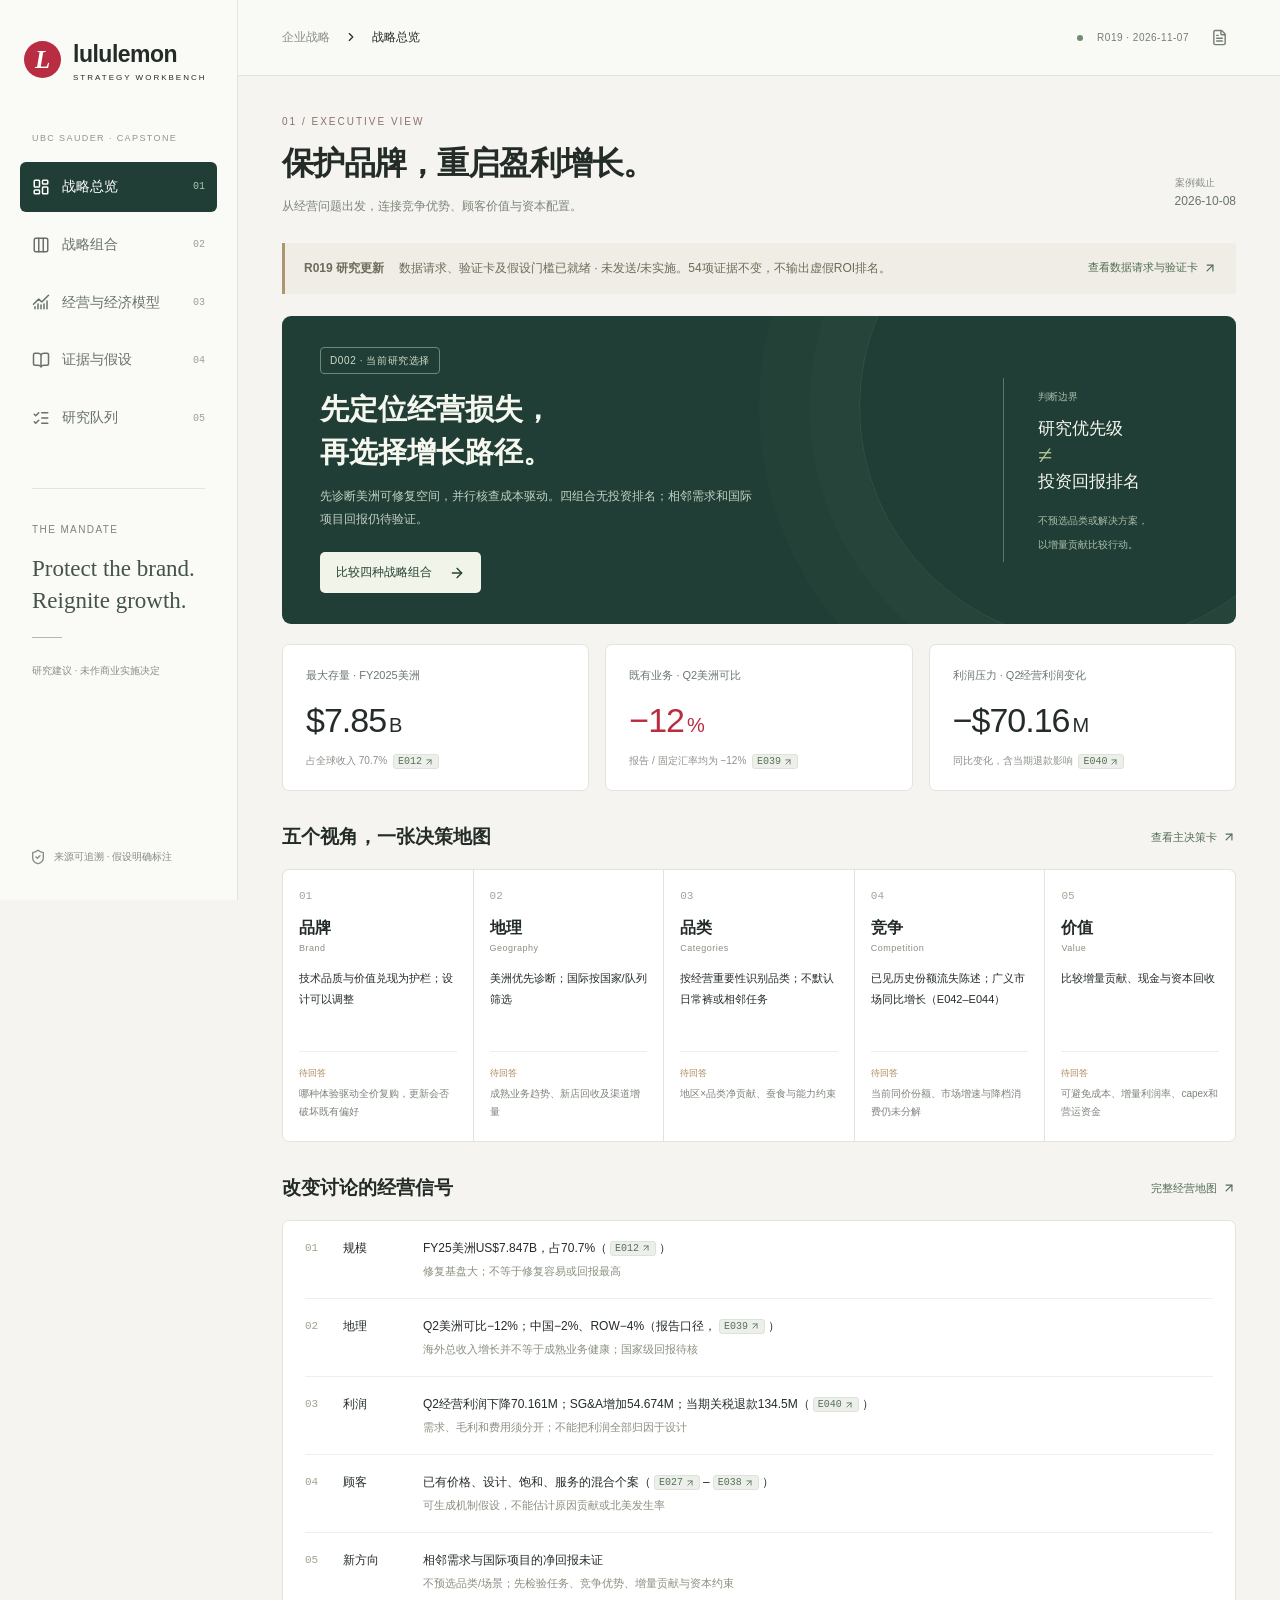
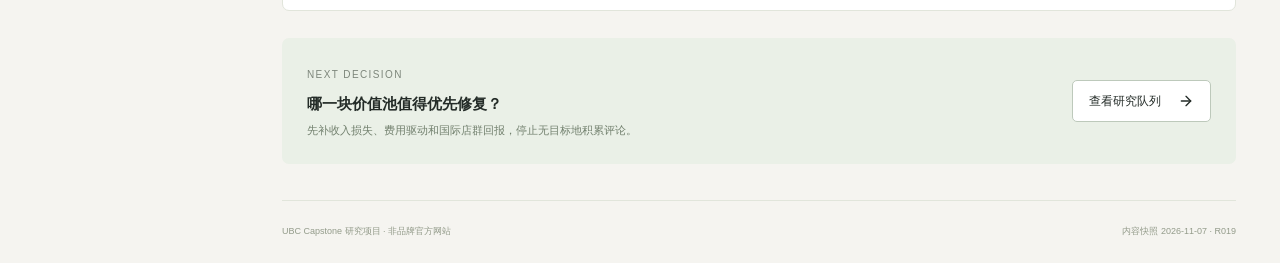
==== docs/index.html @ ca492231 "Prepare neutral data requests and illustrative decision gates" ====
<!doctype html><html lang="zh-CN"><head><meta charset="utf-8"><meta name="viewport" content="width=device-width,initial-scale=1"><title>Lululemon · 战略工作台</title><style>:root{--paper:#f5f4f0;--ink:#242c28;--muted:#7c8578;--line:#e1e5db;--green:#203e35;--red:#b82d41}*{box-sizing:border-box}body{margin:0;background:var(--paper);color:var(--ink);font-family:Inter,"Noto Sans SC","Microsoft YaHei",sans-serif;font-size:14px;line-height:1.7}button,input,select{font:inherit}button{cursor:pointer;border:0;background:none;color:inherit}a{color:inherit;text-decoration:none}button:focus-visible,a:focus-visible,input:focus-visible,select:focus-visible{outline:3px solid #ac8a4c;outline-offset:4px}svg{flex-shrink:0}h1,h2,h3,p{margin:0}h1{font-size:32px;letter-spacing:-1px;font-weight:600;line-height:1.5}h2{font-size:19px;font-weight:600}h3{font-size:15px;font-weight:600}.shell{display:flex;min-height:100vh}.sidebar{width:238px;position:fixed;inset:0 auto 0 0;background:#fafaf7;border-right:1px solid var(--line);padding:35px 20px;display:flex;flex-direction:column;z-index:15}.brand{display:flex;gap:12px;align-items:center;font-size:23px;font-weight:700;letter-spacing:-.5px;padding:0 4px}.mark{display:grid;place-items:center;background:var(--red);color:white;border-radius:50%;width:37px;height:37px;font:italic 700 25px Georgia}.brand-sub{font-size:8px;font-weight:500;letter-spacing:2px;display:block;margin-top:-3px}.workspace-label{color:#92978f;font-size:9px;letter-spacing:1.4px;margin:46px 12px 16px}nav{display:flex;flex-direction:column;gap:8px}nav button{display:flex;align-items:center;gap:12px;padding:13px 12px;border-radius:6px;color:#68716a;text-align:left}nav button span{flex:1}nav button small{font:10px monospace;color:#98a197}nav button.active{background:var(--green);color:white}nav button.active small{color:#adc4b3}nav button:not(.active):hover{background:#edf0e9}.sidebar-note{margin:45px 12px 20px;padding-top:28px;border-top:1px solid var(--line)}.mini-label{font-size:10px;letter-spacing:1.4px;color:#7d867b}.sidebar-note p{font:23px/1.4 Georgia,serif;margin:12px 0;color:#445348}.thin-line{height:1px;width:30px;background:#adbbac;margin:20px 0}.sidebar-note>span:last-child{font-size:10px;color:#899086}.sidebar-bottom{margin-top:auto;padding:25px 10px 0;display:flex;align-items:center;gap:8px;font-size:10px;color:#858c81}.workspace{margin-left:238px;flex:1;min-width:0}.topbar{height:76px;border-bottom:1px solid var(--line);padding:0 44px;display:flex;align-items:center;justify-content:space-between;background:#f9f9f6}.crumb,.top-meta{display:flex;align-items:center;gap:14px;font-size:12px}.crumb>span{color:#8a9188}.crumb strong{font-weight:500}.top-meta{color:#757f73;font-size:10px;letter-spacing:.5px}.dot{width:6px;height:6px;background:#708c73;border-radius:50%}.icon-button{display:inline-flex;align-items:center;justify-content:center;padding:8px;border-radius:5px}.icon-button:hover{background:#e7eae1}.mobile-menu{display:none}main{padding:37px 44px 0;max-width:1550px;margin:auto}.page-heading{display:flex;justify-content:space-between;align-items:flex-end;gap:20px;margin-bottom:27px}.eyebrow{font-size:10px;color:#8a7168;letter-spacing:2px;margin-bottom:9px}.subtitle{color:var(--muted);margin-top:9px;font-size:12px}.case-tag{font-size:10px;color:#8a9188;white-space:nowrap;padding-bottom:5px}.case-tag b{display:block;color:#697468;font-weight:500;text-align:right;font-size:12px}.hero{background:var(--green);border-radius:9px;color:#f6f8ef;padding:31px 38px;display:flex;justify-content:space-between;position:relative;overflow:hidden}.hero:after{content:"";position:absolute;right:-95px;top:-145px;width:470px;height:470px;border:1px solid #72907a33;border-radius:50%;pointer-events:none;box-shadow:0 0 0 50px #72907a0a,0 0 0 100px #72907a09}.pill{display:inline-block;border:1px solid #6b8878;color:#cfdbca;font-size:10px;padding:4px 9px;border-radius:4px;letter-spacing:.6px}.hero h2{font-size:29px;line-height:1.5;margin:14px 0 10px}.hero-copy{max-width:520px;position:relative;z-index:1}.hero-copy>p{font-size:12px;color:#c3d1c5;line-height:1.9;max-width:440px}.primary,.secondary{display:inline-flex;align-items:center;justify-content:center;gap:17px;border-radius:5px;padding:10px 16px;font-size:12px}.primary{background:#f1f4e9;color:#244334;margin-top:22px}.primary:hover{background:white}.secondary{border:1px solid #bdc9bb;background:white}.secondary:hover{background:#edf1e8}.hero-note{z-index:1;align-self:center;border-left:1px solid #5a7766;padding:6px 0 6px 34px;margin:0 20px 0 25px;min-width:175px}.hero-note>span{font-size:10px;color:#a9bdac}.hero-note p{font-size:17px;line-height:1.35;margin:11px 0 14px}.hero-note strong{font:26px Georgia;color:#b8c997}.hero-note small{font-size:10px;color:#a9bdac}.stat-grid{display:grid;grid-template-columns:repeat(3,1fr);gap:16px;margin:20px 0 30px}.stat-grid article{background:white;border:1px solid var(--line);border-radius:7px;padding:21px 23px}.stat-label{font-size:11px;color:#6b776d}.stat-grid strong{display:block;font-size:34px;font-weight:500;letter-spacing:-1px;margin:8px 0 2px;font-variant-numeric:tabular-nums}.stat-grid strong span{font-size:20px;letter-spacing:0;margin-left:3px}.stat-grid p{color:#8a9188;font-size:10px}.red{color:var(--red)!important}.ref{display:inline-flex;align-items:center;gap:2px;background:#edf0ea;color:#57715a;font:10px monospace;border:1px solid #dce3d8;border-radius:3px;padding:1px 4px;margin:0 3px;vertical-align:middle}.ref:hover{background:#dce8d9}.section-title{display:flex;align-items:center;justify-content:space-between;gap:15px;margin:30px 0 15px}.text-link{display:inline-flex;align-items:center;gap:5px;font-size:11px;color:#526c55;padding:0;text-align:left}.text-link:hover{text-decoration:underline}.lens-grid{display:grid;grid-template-columns:repeat(5,1fr);gap:1px;background:var(--line);border:1px solid var(--line);border-radius:7px;overflow:hidden}.lens-grid article{background:white;padding:20px 16px;min-width:0}.lens-number{font:11px monospace;color:#9caa93;display:block;margin-bottom:12px}.lens-grid h3{font-size:16px;margin-bottom:12px}.lens-grid h3 small{display:block;font-size:9px;color:#899080;font-weight:400;letter-spacing:.5px}.lens-grid p{font-size:11px;line-height:1.9;min-height:65px}.unknown{margin-top:18px;border-top:1px solid #edf0e9;padding-top:13px;font-size:10px;line-height:1.8;color:#7d857b}.unknown span{display:block;color:#ac8b5b;font-size:9px;margin-bottom:4px}.signal-list{background:white;border:1px solid var(--line);border-radius:7px;padding:0 22px}.signal-row{display:grid;grid-template-columns:28px 70px 1fr;gap:10px;padding:17px 0;border-bottom:1px solid #edf0e9;font-size:12px}.signal-row:last-child{border:0}.signal-index{font:11px monospace;color:#9aa68e;margin-top:4px}.signal-row>strong{font-weight:500}.signal-row p{font-size:11px;color:#88907f;margin-top:4px}.bottom-callout{display:flex;align-items:center;justify-content:space-between;gap:20px;padding:24px 25px;background:#eaf0e7;border-radius:7px;margin-top:27px}.bottom-callout h3{margin:5px 0;font-size:15px}.bottom-callout p{font-size:11px;color:#72806e}.notice{display:flex;gap:15px;align-items:flex-start;background:#efede5;border-left:3px solid #ad9670;padding:15px 19px;font-size:12px;color:#6e6b5a;border-radius:0 4px 4px 0}.notice b{white-space:nowrap}.notice>span{flex:1}.muted{color:var(--muted);font-size:11px}.option-picker{display:flex;flex-wrap:wrap;gap:10px;margin-bottom:20px}.option-picker label{background:white;border:1px solid var(--line);padding:9px 12px;border-radius:5px;font-size:11px;display:flex;align-items:center;gap:7px;cursor:pointer}.option-picker span{font:700 11px monospace}.option-picker input{accent-color:var(--green)}.comparison{display:grid;gap:15px;overflow-x:auto;padding-bottom:5px}.option-card{border:1px solid var(--line);background:white;border-radius:7px;overflow:hidden}.option-top{padding:20px;background:#eaeee7;min-height:130px}.lead-option .option-top{background:var(--green);color:white}.option-top>span{font:26px Georgia}.option-top small{float:right;font-size:10px;border:1px solid #a7b6a1;padding:2px 6px;border-radius:3px;margin-top:3px}.option-top h2{font-size:17px;margin-top:15px}.option-detail{padding:15px 19px;border-top:1px solid #edf0e9}.option-detail>span{font-size:10px;color:#8b947e}.option-detail p{font-size:12px;margin-top:7px;line-height:1.9}.small-badge{display:inline-block;font-size:10px;padding:2px 8px;border-radius:4px;background:#e6ede4;color:#63745a;vertical-align:middle;margin-left:5px;font-weight:400}.amber{background:#f0e8d8;color:#90733e}.profit-bridge{display:flex;gap:20px;align-items:flex-end;background:white;border:1px solid var(--line);padding:25px 30px;border-radius:7px;margin-bottom:18px}.profit-bridge>div{flex:1;display:flex;flex-direction:column}.profit-bridge span{font-size:11px;color:#7e8879}.profit-bridge b{font-size:23px;font-weight:500;margin:8px 0}.bridge-bar{border-radius:3px 3px 0 0;background:#b4c4a7;min-width:20px}.bridge-delta .bridge-bar{background:#c58b86}.bridge-delta b{color:#a05455}.bridge-end:last-child .bridge-bar{background:var(--green)}.model-grid{display:grid;grid-template-columns:1.3fr 1fr;border:1px solid var(--line);border-radius:7px;overflow:hidden;background:white}.model-controls{padding:28px 30px}.slider-label{display:block;margin-top:25px}.slider-label>span{display:flex;justify-content:space-between;font-size:12px}.slider-label b{font:16px monospace;color:#385b41}.slider-label input{width:100%;margin:14px 0 0;accent-color:var(--green);cursor:pointer}.fine{font-size:11px;line-height:1.9;color:#8b9186;margin-top:18px}.model-results{background:#eaf0e7;padding:28px 32px}.model-results>div{margin-bottom:15px}.model-results span{display:block;font-size:11px;color:#6c7b65}.model-results strong{font-size:35px;display:block;font-weight:500;letter-spacing:-1px;color:#254e36}.model-results small{font-size:16px;margin-left:4px}.model-results .breakeven{border-top:1px solid #ccd7c6;padding-top:15px;display:flex;justify-content:space-between}.breakeven b{font-size:13px;font-weight:500}.gate-grid{display:grid;grid-template-columns:repeat(4,1fr);gap:13px}.gate-grid>div{padding:22px 18px;background:white;border:1px solid var(--line);border-radius:5px}.gate-grid span{font:11px monospace;color:#8f9e84}.gate-grid h3{font-size:13px;margin:10px 0}.gate-grid p{font-size:10px;color:#87907e}.library-tabs{display:flex;gap:20px;border-bottom:1px solid var(--line);margin-bottom:20px}.library-tabs button{padding:10px 4px 13px;font-size:13px;color:#8a9184;border-bottom:2px solid transparent}.library-tabs button.selected{border-color:var(--green);color:var(--green);font-weight:600}.library-tabs span{font:10px monospace;border-radius:4px;background:#e5eae0;padding:2px 6px;margin-left:8px}.filterbar{display:flex;gap:12px}.search-box{display:flex;align-items:center;gap:10px;padding:9px 14px;background:white;border:1px solid #dbe0d5;border-radius:5px;flex:1;color:#8b9681}.search-box input{border:0;background:transparent;flex:1;width:0;padding:2px;font-size:12px}.filterbar select{padding:8px 15px;background:white;border:1px solid #dbe0d5;border-radius:5px;font-size:12px;color:#66775e}.result-count{font-size:10px;color:#8b9383;margin:20px 0 10px}.evidence-list{border:1px solid var(--line);border-radius:6px;overflow:hidden;background:white}.evidence-row{display:flex;align-items:center;gap:18px;text-align:left;width:100%;border-bottom:1px solid #e9ede4;padding:20px}.evidence-row:last-child{border:0}.evidence-row:hover{background:#f6f8f2}.e-id{font:11px monospace;letter-spacing:.5px;color:#738c64}.evidence-row>div{flex:1;min-width:0}.evidence-row h3{font-size:13px;line-height:1.7}.evidence-row p{font-size:10px;color:#89917f;overflow:hidden;white-space:nowrap;text-overflow:ellipsis;max-width:650px;margin-top:4px}.status{font-size:10px;white-space:nowrap;padding:2px 7px;border:1px solid #e0dfd2;border-radius:3px;color:#9b8455;background:#faf7ef}.status.verified{background:#edf2e8;color:#667b55;border-color:#dae3d1}.evidence-row>svg{color:#909d84}.empty{padding:50px;text-align:center;color:#78886c;background:white}.hyp-list{display:grid;grid-template-columns:1fr 1fr;gap:16px;margin-top:20px}.hyp-card{padding:22px;text-align:left;background:white;border:1px solid var(--line);border-radius:5px}.hyp-card h3{margin:10px 0;font-size:14px;line-height:1.8}.hyp-card p{color:#818e73;font-size:11px;margin:10px 0 18px}.hyp-card:hover{border-color:#a3b193}.research-list{margin-top:25px}.research-list article{display:flex;gap:25px;padding:25px 0;border-bottom:1px solid #dce2d3}.research-number{font:36px Georgia;color:#a2b393;min-width:50px}.research-body{flex:1}.research-body .small-badge{margin-left:0;font-size:9px}.research-body h2{font-size:17px;margin:10px 0 18px}.research-columns{display:grid;grid-template-columns:1fr 1fr;gap:30px}.research-columns p{font-size:12px;color:#6e7c63;margin-top:7px;line-height:1.9}footer{display:flex;justify-content:space-between;gap:20px;border-top:1px solid var(--line);padding:23px 0;margin-top:36px;color:#939b8a;font-size:9px}.drawer{padding:0;border:0;margin:0 0 0 auto;height:100dvh;max-height:100dvh;width:760px;max-width:95vw;background:#fafbf7;color:var(--ink);box-shadow:-12px 0 60px #14241b22}.drawer::backdrop{background:#1b302953;backdrop-filter:blur(2px)}.drawer-inner{height:100%;display:flex;flex-direction:column}.drawer header{padding:25px 28px;border-bottom:1px solid var(--line);display:flex;align-items:flex-start;justify-content:space-between;gap:20px;background:white}.drawer h2{font-size:18px;margin-top:8px}.drawer-content{padding:24px 28px;overflow-y:auto;flex:1;font-size:13px;line-height:1.9}.drawer-content h3{font-size:17px;margin:25px 0 12px}.drawer-content p{margin:10px 0;overflow-wrap:anywhere}.drawer-content a{color:#497b5b;text-decoration:underline}.local-source{color:#8d8c76}.drawer-footer{padding:16px 28px;border-top:1px solid var(--line);font-size:10px;color:#909782;display:flex;justify-content:space-between;background:white}.table-scroll{overflow-x:auto;margin:15px 0}table{border-collapse:collapse;width:100%;font-size:11px}th,td{text-align:left;padding:10px;border:1px solid #e0e5d9;min-width:100px}th{background:#eaf0e4}
@media(max-width:1150px){.sidebar{width:210px;padding:30px 14px}.workspace{margin-left:210px}main{padding:28px 26px 0}.topbar{padding:0 26px}.lens-grid{grid-template-columns:repeat(3,1fr)}.hero-note{min-width:150px;margin-right:0;padding-left:23px}.hero h2{font-size:26px}.stat-grid article{padding:17px}.stat-grid strong{font-size:28px}.gate-grid{grid-template-columns:1fr 1fr}.case-tag{display:none}.hero-copy>p{max-width:340px}}
@media(max-width:760px){.sidebar{display:none;width:238px;box-shadow:10px 0 50px #0002;top:64px}.sidebar.open{display:flex}.workspace{margin-left:0}.mobile-menu{display:inline-flex}.topbar{height:64px;padding:0 15px}.crumb{gap:7px}.top-meta{gap:7px;font-size:9px}main{padding:24px 18px 0}h1{font-size:25px;letter-spacing:-.5px}.subtitle{font-size:11px}.eyebrow{font-size:9px}.hero{padding:25px;display:block}.hero h2{font-size:28px}.hero-note{display:none}.stat-grid{gap:8px;grid-template-columns:1fr;margin-top:15px}.stat-grid article{padding:17px 20px;display:grid;grid-template-columns:1fr auto;align-items:center}.stat-grid strong{grid-column:2;grid-row:1/3;margin:0;font-size:28px}.stat-grid p{margin-top:4px}.lens-grid{grid-template-columns:1fr}.lens-grid article{padding:18px;display:grid;grid-template-columns:25px 85px 1fr;gap:12px}.lens-grid p{min-height:0}.lens-grid .unknown{grid-column:3;padding-top:8px;margin-top:0}.lens-grid h3{margin:0}.section-title h2{font-size:17px}.section-title{align-items:flex-start}.signal-list{padding:0 15px}.signal-row{grid-template-columns:20px 45px 1fr;font-size:11px;gap:7px}.bottom-callout{align-items:flex-start;flex-direction:column;padding:20px}.model-grid{grid-template-columns:1fr}.profit-bridge{gap:12px;padding:18px 15px}.profit-bridge b{font-size:16px}.profit-bridge span{font-size:9px}.small-badge{margin-top:5px}.notice{gap:8px;font-size:11px;flex-wrap:wrap}.notice>span{min-width:180px}.filterbar{flex-wrap:wrap}.filterbar select{width:100%}.evidence-row{gap:10px;padding:16px 12px}.evidence-row h3{font-size:12px}.evidence-row p{max-width:210px}.evidence-row>svg{display:none}.status{font-size:9px;padding:2px 4px}.hyp-list{grid-template-columns:1fr}.research-list article{gap:15px}.research-number{min-width:30px;font-size:28px}.research-columns{grid-template-columns:1fr;gap:18px}.research-body h2{font-size:15px}.drawer{max-width:100vw;width:100vw}.drawer header,.drawer-content{padding:20px}footer{flex-direction:column;gap:5px}}
@media print{.sidebar,.topbar,.drawer,.option-picker,.primary,footer{display:none}.workspace{margin:0}main{padding:0}.comparison{display:block}.option-card{break-inside:avoid;margin:15px 0}}


.audit-banner{margin-bottom:22px}.audit-disposition{background:#e9eee2;color:#4e633c}.hyp-card>.status{margin-left:9px}@media(max-width:760px){.evidence-row{flex-wrap:wrap}.evidence-row>div{min-width:180px}.evidence-row .status{margin-left:0}}
</style></head><body><div id="root"></div><script>(()=>{var Um=Object.create;var bs=Object.defineProperty;var Bm=Object.getOwnPropertyDescriptor;var Om=Object.getOwnPropertyNames;var km=Object.getPrototypeOf,Hm=Object.prototype.hasOwnProperty;var oa=(e,a)=>()=>(a||e((a={exports:{}}).exports,a),a.exports);var qm=(e,a,t,l)=>{if(a&&typeof a=="object"||typeof a=="function")for(let u of Om(a))!Hm.call(e,u)&&u!==t&&bs(e,u,{get:()=>a[u],enumerable:!(l=Bm(a,u))||l.enumerable});return e};var pa=(e,a,t)=>(t=e!=null?Um(km(e)):{},qm(a||!e||!e.__esModule?bs(t,"default",{value:e,enumerable:!0}):t,e));var Hs=oa(ee=>{"use strict";function Hn(e,a){var t=e.length;e.push(a);e:for(;0<t;){var l=t-1>>>1,u=e[l];if(0<Vu(u,a))e[l]=a,e[t]=u,t=l;else break e}}function na(e){return e.length===0?null:e[0]}function Ku(e){if(e.length===0)return null;var a=e[0],t=e.pop();if(t!==a){e[0]=t;e:for(var l=0,u=e.length,o=u>>>1;l<o;){var n=2*(l+1)-1,d=e[n],s=n+1,c=e[s];if(0>Vu(d,t))s<u&&0>Vu(c,d)?(e[l]=c,e[s]=t,l=s):(e[l]=d,e[n]=t,l=n);else if(s<u&&0>Vu(c,t))e[l]=c,e[s]=t,l=s;else break e}}return a}function Vu(e,a){var t=e.sortIndex-a.sortIndex;return t!==0?t:e.id-a.id}ee.unstable_now=void 0;typeof performance=="object"&&typeof performance.now=="function"?(Es=performance,ee.unstable_now=function(){return Es.now()}):(Bn=Date,Ms=Bn.now(),ee.unstable_now=function(){return Bn.now()-Ms});var Es,Bn,Ms,La=[],qa=[],zm=1,Qe=null,ve=3,qn=!1,Dl=!1,Ul=!1,zn=!1,Ds=typeof setTimeout=="function"?setTimeout:null,Us=typeof clearTimeout=="function"?clearTimeout:null,ws=typeof setImmediate<"u"?setImmediate:null;function Yu(e){for(var a=na(qa);a!==null;){if(a.callback===null)Ku(qa);else if(a.startTime<=e)Ku(qa),a.sortIndex=a.expirationTime,Hn(La,a);else break;a=na(qa)}}function Fn(e){if(Ul=!1,Yu(e),!Dl)if(na(La)!==null)Dl=!0,qt||(qt=!0,Ht());else{var a=na(qa);a!==null&&_n(Fn,a.startTime-e)}}var qt=!1,Bl=-1,Bs=5,Os=-1;function ks(){return zn?!0:!(ee.unstable_now()-Os<Bs)}function On(){if(zn=!1,qt){var e=ee.unstable_now();Os=e;var a=!0;try{e:{Dl=!1,Ul&&(Ul=!1,Us(Bl),Bl=-1),qn=!0;var t=ve;try{a:{for(Yu(e),Qe=na(La);Qe!==null&&!(Qe.expirationTime>e&&ks());){var l=Qe.callback;if(typeof l=="function"){Qe.callback=null,ve=Qe.priorityLevel;var u=l(Qe.expirationTime<=e);if(e=ee.unstable_now(),typeof u=="function"){Qe.callback=u,Yu(e),a=!0;break a}Qe===na(La)&&Ku(La),Yu(e)}else Ku(La);Qe=na(La)}if(Qe!==null)a=!0;else{var o=na(qa);o!==null&&_n(Fn,o.startTime-e),a=!1}}break e}finally{Qe=null,ve=t,qn=!1}a=void 0}}finally{a?Ht():qt=!1}}}var Ht;typeof ws=="function"?Ht=function(){ws(On)}:typeof MessageChannel<"u"?(kn=new MessageChannel,Ts=kn.port2,kn.port1.onmessage=On,Ht=function(){Ts.postMessage(null)}):Ht=function(){Ds(On,0)};var kn,Ts;function _n(e,a){Bl=Ds(function(){e(ee.unstable_now())},a)}ee.unstable_IdlePriority=5;ee.unstable_ImmediatePriority=1;ee.unstable_LowPriority=4;ee.unstable_NormalPriority=3;ee.unstable_Profiling=null;ee.unstable_UserBlockingPriority=2;ee.unstable_cancelCallback=function(e){e.callback=null};ee.unstable_forceFrameRate=function(e){0>e||125<e?console.error("forceFrameRate takes a positive int between 0 and 125, forcing frame rates higher than 125 fps is not supported"):Bs=0<e?Math.floor(1e3/e):5};ee.unstable_getCurrentPriorityLevel=function(){return ve};ee.unstable_next=function(e){switch(ve){case 1:case 2:case 3:var a=3;break;default:a=ve}var t=ve;ve=a;try{return e()}finally{ve=t}};ee.unstable_requestPaint=function(){zn=!0};ee.unstable_runWithPriority=function(e,a){switch(e){case 1:case 2:case 3:case 4:case 5:break;default:e=3}var t=ve;ve=e;try{return a()}finally{ve=t}};ee.unstable_scheduleCallback=function(e,a,t){var l=ee.unstable_now();switch(typeof t=="object"&&t!==null?(t=t.delay,t=typeof t=="number"&&0<t?l+t:l):t=l,e){case 1:var u=-1;break;case 2:u=250;break;case 5:u=1073741823;break;case 4:u=1e4;break;default:u=5e3}return u=t+u,e={id:zm++,callback:a,priorityLevel:e,startTime:t,expirationTime:u,sortIndex:-1},t>l?(e.sortIndex=t,Hn(qa,e),na(La)===null&&e===na(qa)&&(Ul?(Us(Bl),Bl=-1):Ul=!0,_n(Fn,t-l))):(e.sortIndex=u,Hn(La,e),Dl||qn||(Dl=!0,qt||(qt=!0,Ht()))),e};ee.unstable_shouldYield=ks;ee.unstable_wrapCallback=function(e){var a=ve;return function(){var t=ve;ve=a;try{return e.apply(this,arguments)}finally{ve=t}}}});var zs=oa((W1,qs)=>{"use strict";qs.exports=Hs()});var Zs=oa(M=>{"use strict";var Gn=Symbol.for("react.transitional.element"),Fm=Symbol.for("react.portal"),_m=Symbol.for("react.fragment"),Pm=Symbol.for("react.strict_mode"),Nm=Symbol.for("react.profiler"),Gm=Symbol.for("react.consumer"),Qm=Symbol.for("react.context"),Xm=Symbol.for("react.forward_ref"),Vm=Symbol.for("react.suspense"),Ym=Symbol.for("react.memo"),Gs=Symbol.for("react.lazy"),Km=Symbol.for("react.activity"),Fs=Symbol.iterator;function Zm(e){return e===null||typeof e!="object"?null:(e=Fs&&e[Fs]||e["@@iterator"],typeof e=="function"?e:null)}var Qs={isMounted:function(){return!1},enqueueForceUpdate:function(){},enqueueReplaceState:function(){},enqueueSetState:function(){}},Xs=Object.assign,Vs={};function Ft(e,a,t){this.props=e,this.context=a,this.refs=Vs,this.updater=t||Qs}Ft.prototype.isReactComponent={};Ft.prototype.setState=function(e,a){if(typeof e!="object"&&typeof e!="function"&&e!=null)throw Error("takes an object of state variables to update or a function which returns an object of state variables.");this.updater.enqueueSetState(this,e,a,"setState")};Ft.prototype.forceUpdate=function(e){this.updater.enqueueForceUpdate(this,e,"forceUpdate")};function Ys(){}Ys.prototype=Ft.prototype;function Qn(e,a,t){this.props=e,this.context=a,this.refs=Vs,this.updater=t||Qs}var Xn=Qn.prototype=new Ys;Xn.constructor=Qn;Xs(Xn,Ft.prototype);Xn.isPureReactComponent=!0;var _s=Array.isArray;function Nn(){}var Z={H:null,A:null,T:null,S:null},Ks=Object.prototype.hasOwnProperty;function Vn(e,a,t){var l=t.ref;return{$$typeof:Gn,type:e,key:a,ref:l!==void 0?l:null,props:t}}function jm(e,a){return Vn(e.type,a,e.props)}function Yn(e){return typeof e=="object"&&e!==null&&e.$$typeof===Gn}function Wm(e){var a={"=":"=0",":":"=2"};return"$"+e.replace(/[=:]/g,function(t){return a[t]})}var Ps=/\/+/g;function Pn(e,a){return typeof e=="object"&&e!==null&&e.key!=null?Wm(""+e.key):a.toString(36)}function Jm(e){switch(e.status){case"fulfilled":return e.value;case"rejected":throw e.reason;default:switch(typeof e.status=="string"?e.then(Nn,Nn):(e.status="pending",e.then(function(a){e.status==="pending"&&(e.status="fulfilled",e.value=a)},function(a){e.status==="pending"&&(e.status="rejected",e.reason=a)})),e.status){case"fulfilled":return e.value;case"rejected":throw e.reason}}throw e}function zt(e,a,t,l,u){var o=typeof e;(o==="undefined"||o==="boolean")&&(e=null);var n=!1;if(e===null)n=!0;else switch(o){case"bigint":case"string":case"number":n=!0;break;case"object":switch(e.$$typeof){case Gn:case Fm:n=!0;break;case Gs:return n=e._init,zt(n(e._payload),a,t,l,u)}}if(n)return u=u(e),n=l===""?"."+Pn(e,0):l,_s(u)?(t="",n!=null&&(t=n.replace(Ps,"$&/")+"/"),zt(u,a,t,"",function(c){return c})):u!=null&&(Yn(u)&&(u=jm(u,t+(u.key==null||e&&e.key===u.key?"":(""+u.key).replace(Ps,"$&/")+"/")+n)),a.push(u)),1;n=0;var d=l===""?".":l+":";if(_s(e))for(var s=0;s<e.length;s++)l=e[s],o=d+Pn(l,s),n+=zt(l,a,t,o,u);else if(s=Zm(e),typeof s=="function")for(e=s.call(e),s=0;!(l=e.next()).done;)l=l.value,o=d+Pn(l,s++),n+=zt(l,a,t,o,u);else if(o==="object"){if(typeof e.then=="function")return zt(Jm(e),a,t,l,u);throw a=String(e),Error("Objects are not valid as a React child (found: "+(a==="[object Object]"?"object with keys {"+Object.keys(e).join(", ")+"}":a)+"). If you meant to render a collection of children, use an array instead.")}return n}function Zu(e,a,t){if(e==null)return e;var l=[],u=0;return zt(e,l,"","",function(o){return a.call(t,o,u++)}),l}function $m(e){if(e._status===-1){var a=e._result;a=a(),a.then(function(t){(e._status===0||e._status===-1)&&(e._status=1,e._result=t)},function(t){(e._status===0||e._status===-1)&&(e._status=2,e._result=t)}),e._status===-1&&(e._status=0,e._result=a)}if(e._status===1)return e._result.default;throw e._result}var Ns=typeof reportError=="function"?reportError:function(e){if(typeof window=="object"&&typeof window.ErrorEvent=="function"){var a=new window.ErrorEvent("error",{bubbles:!0,cancelable:!0,message:typeof e=="object"&&e!==null&&typeof e.message=="string"?String(e.message):String(e),error:e});if(!window.dispatchEvent(a))return}else if(typeof process=="object"&&typeof process.emit=="function"){process.emit("uncaughtException",e);return}console.error(e)},ep={map:Zu,forEach:function(e,a,t){Zu(e,function(){a.apply(this,arguments)},t)},count:function(e){var a=0;return Zu(e,function(){a++}),a},toArray:function(e){return Zu(e,function(a){return a})||[]},only:function(e){if(!Yn(e))throw Error("React.Children.only expected to receive a single React element child.");return e}};M.Activity=Km;M.Children=ep;M.Component=Ft;M.Fragment=_m;M.Profiler=Nm;M.PureComponent=Qn;M.StrictMode=Pm;M.Suspense=Vm;M.__CLIENT_INTERNALS_DO_NOT_USE_OR_WARN_USERS_THEY_CANNOT_UPGRADE=Z;M.__COMPILER_RUNTIME={__proto__:null,c:function(e){return Z.H.useMemoCache(e)}};M.cache=function(e){return function(){return e.apply(null,arguments)}};M.cacheSignal=function(){return null};M.cloneElement=function(e,a,t){if(e==null)throw Error("The argument must be a React element, but you passed "+e+".");var l=Xs({},e.props),u=e.key;if(a!=null)for(o in a.key!==void 0&&(u=""+a.key),a)!Ks.call(a,o)||o==="key"||o==="__self"||o==="__source"||o==="ref"&&a.ref===void 0||(l[o]=a[o]);var o=arguments.length-2;if(o===1)l.children=t;else if(1<o){for(var n=Array(o),d=0;d<o;d++)n[d]=arguments[d+2];l.children=n}return Vn(e.type,u,l)};M.createContext=function(e){return e={$$typeof:Qm,_currentValue:e,_currentValue2:e,_threadCount:0,Provider:null,Consumer:null},e.Provider=e,e.Consumer={$$typeof:Gm,_context:e},e};M.createElement=function(e,a,t){var l,u={},o=null;if(a!=null)for(l in a.key!==void 0&&(o=""+a.key),a)Ks.call(a,l)&&l!=="key"&&l!=="__self"&&l!=="__source"&&(u[l]=a[l]);var n=arguments.length-2;if(n===1)u.children=t;else if(1<n){for(var d=Array(n),s=0;s<n;s++)d[s]=arguments[s+2];u.children=d}if(e&&e.defaultProps)for(l in n=e.defaultProps,n)u[l]===void 0&&(u[l]=n[l]);return Vn(e,o,u)};M.createRef=function(){return{current:null}};M.forwardRef=function(e){return{$$typeof:Xm,render:e}};M.isValidElement=Yn;M.lazy=function(e){return{$$typeof:Gs,_payload:{_status:-1,_result:e},_init:$m}};M.memo=function(e,a){return{$$typeof:Ym,type:e,compare:a===void 0?null:a}};M.startTransition=function(e){var a=Z.T,t={};Z.T=t;try{var l=e(),u=Z.S;u!==null&&u(t,l),typeof l=="object"&&l!==null&&typeof l.then=="function"&&l.then(Nn,Ns)}catch(o){Ns(o)}finally{a!==null&&t.types!==null&&(a.types=t.types),Z.T=a}};M.unstable_useCacheRefresh=function(){return Z.H.useCacheRefresh()};M.use=function(e){return Z.H.use(e)};M.useActionState=function(e,a,t){return Z.H.useActionState(e,a,t)};M.useCallback=function(e,a){return Z.H.useCallback(e,a)};M.useContext=function(e){return Z.H.useContext(e)};M.useDebugValue=function(){};M.useDeferredValue=function(e,a){return Z.H.useDeferredValue(e,a)};M.useEffect=function(e,a){return Z.H.useEffect(e,a)};M.useEffectEvent=function(e){return Z.H.useEffectEvent(e)};M.useId=function(){return Z.H.useId()};M.useImperativeHandle=function(e,a,t){return Z.H.useImperativeHandle(e,a,t)};M.useInsertionEffect=function(e,a){return Z.H.useInsertionEffect(e,a)};M.useLayoutEffect=function(e,a){return Z.H.useLayoutEffect(e,a)};M.useMemo=function(e,a){return Z.H.useMemo(e,a)};M.useOptimistic=function(e,a){return Z.H.useOptimistic(e,a)};M.useReducer=function(e,a,t){return Z.H.useReducer(e,a,t)};M.useRef=function(e){return Z.H.useRef(e)};M.useState=function(e){return Z.H.useState(e)};M.useSyncExternalStore=function(e,a,t){return Z.H.useSyncExternalStore(e,a,t)};M.useTransition=function(){return Z.H.useTransition()};M.version="19.2.6"});var pt=oa(($1,js)=>{"use strict";js.exports=Zs()});var Js=oa(Ae=>{"use strict";var ap=pt();function Ws(e){var a="https://react.dev/errors/"+e;if(1<arguments.length){a+="?args[]="+encodeURIComponent(arguments[1]);for(var t=2;t<arguments.length;t++)a+="&args[]="+encodeURIComponent(arguments[t])}return"Minified React error #"+e+"; visit "+a+" for the full message or use the non-minified dev environment for full errors and additional helpful warnings."}function za(){}var Re={d:{f:za,r:function(){throw Error(Ws(522))},D:za,C:za,L:za,m:za,X:za,S:za,M:za},p:0,findDOMNode:null},tp=Symbol.for("react.portal");function lp(e,a,t){var l=3<arguments.length&&arguments[3]!==void 0?arguments[3]:null;return{$$typeof:tp,key:l==null?null:""+l,children:e,containerInfo:a,implementation:t}}var Ol=ap.__CLIENT_INTERNALS_DO_NOT_USE_OR_WARN_USERS_THEY_CANNOT_UPGRADE;function ju(e,a){if(e==="font")return"";if(typeof a=="string")return a==="use-credentials"?a:""}Ae.__DOM_INTERNALS_DO_NOT_USE_OR_WARN_USERS_THEY_CANNOT_UPGRADE=Re;Ae.createPortal=function(e,a){var t=2<arguments.length&&arguments[2]!==void 0?arguments[2]:null;if(!a||a.nodeType!==1&&a.nodeType!==9&&a.nodeType!==11)throw Error(Ws(299));return lp(e,a,null,t)};Ae.flushSync=function(e){var a=Ol.T,t=Re.p;try{if(Ol.T=null,Re.p=2,e)return e()}finally{Ol.T=a,Re.p=t,Re.d.f()}};Ae.preconnect=function(e,a){typeof e=="string"&&(a?(a=a.crossOrigin,a=typeof a=="string"?a==="use-credentials"?a:"":void 0):a=null,Re.d.C(e,a))};Ae.prefetchDNS=function(e){typeof e=="string"&&Re.d.D(e)};Ae.preinit=function(e,a){if(typeof e=="string"&&a&&typeof a.as=="string"){var t=a.as,l=ju(t,a.crossOrigin),u=typeof a.integrity=="string"?a.integrity:void 0,o=typeof a.fetchPriority=="string"?a.fetchPriority:void 0;t==="style"?Re.d.S(e,typeof a.precedence=="string"?a.precedence:void 0,{crossOrigin:l,integrity:u,fetchPriority:o}):t==="script"&&Re.d.X(e,{crossOrigin:l,integrity:u,fetchPriority:o,nonce:typeof a.nonce=="string"?a.nonce:void 0})}};Ae.preinitModule=function(e,a){if(typeof e=="string")if(typeof a=="object"&&a!==null){if(a.as==null||a.as==="script"){var t=ju(a.as,a.crossOrigin);Re.d.M(e,{crossOrigin:t,integrity:typeof a.integrity=="string"?a.integrity:void 0,nonce:typeof a.nonce=="string"?a.nonce:void 0})}}else a==null&&Re.d.M(e)};Ae.preload=function(e,a){if(typeof e=="string"&&typeof a=="object"&&a!==null&&typeof a.as=="string"){var t=a.as,l=ju(t,a.crossOrigin);Re.d.L(e,t,{crossOrigin:l,integrity:typeof a.integrity=="string"?a.integrity:void 0,nonce:typeof a.nonce=="string"?a.nonce:void 0,type:typeof a.type=="string"?a.type:void 0,fetchPriority:typeof a.fetchPriority=="string"?a.fetchPriority:void 0,referrerPolicy:typeof a.referrerPolicy=="string"?a.referrerPolicy:void 0,imageSrcSet:typeof a.imageSrcSet=="string"?a.imageSrcSet:void 0,imageSizes:typeof a.imageSizes=="string"?a.imageSizes:void 0,media:typeof a.media=="string"?a.media:void 0})}};Ae.preloadModule=function(e,a){if(typeof e=="string")if(a){var t=ju(a.as,a.crossOrigin);Re.d.m(e,{as:typeof a.as=="string"&&a.as!=="script"?a.as:void 0,crossOrigin:t,integrity:typeof a.integrity=="string"?a.integrity:void 0})}else Re.d.m(e)};Ae.requestFormReset=function(e){Re.d.r(e)};Ae.unstable_batchedUpdates=function(e,a){return e(a)};Ae.useFormState=function(e,a,t){return Ol.H.useFormState(e,a,t)};Ae.useFormStatus=function(){return Ol.H.useHostTransitionStatus()};Ae.version="19.2.6"});var ai=oa((aL,ei)=>{"use strict";function $s(){if(!(typeof __REACT_DEVTOOLS_GLOBAL_HOOK__>"u"||typeof __REACT_DEVTOOLS_GLOBAL_HOOK__.checkDCE!="function"))try{__REACT_DEVTOOLS_GLOBAL_HOOK__.checkDCE($s)}catch(e){console.error(e)}}$s(),ei.exports=Js()});var mm=oa(vn=>{"use strict";var ce=zs(),Er=pt(),up=ai();function S(e){var a="https://react.dev/errors/"+e;if(1<arguments.length){a+="?args[]="+encodeURIComponent(arguments[1]);for(var t=2;t<arguments.length;t++)a+="&args[]="+encodeURIComponent(arguments[t])}return"Minified React error #"+e+"; visit "+a+" for the full message or use the non-minified dev environment for full errors and additional helpful warnings."}function Mr(e){return!(!e||e.nodeType!==1&&e.nodeType!==9&&e.nodeType!==11)}function xu(e){var a=e,t=e;if(e.alternate)for(;a.return;)a=a.return;else{e=a;do a=e,(a.flags&4098)!==0&&(t=a.return),e=a.return;while(e)}return a.tag===3?t:null}function wr(e){if(e.tag===13){var a=e.memoizedState;if(a===null&&(e=e.alternate,e!==null&&(a=e.memoizedState)),a!==null)return a.dehydrated}return null}function Tr(e){if(e.tag===31){var a=e.memoizedState;if(a===null&&(e=e.alternate,e!==null&&(a=e.memoizedState)),a!==null)return a.dehydrated}return null}function ti(e){if(xu(e)!==e)throw Error(S(188))}function op(e){var a=e.alternate;if(!a){if(a=xu(e),a===null)throw Error(S(188));return a!==e?null:e}for(var t=e,l=a;;){var u=t.return;if(u===null)break;var o=u.alternate;if(o===null){if(l=u.return,l!==null){t=l;continue}break}if(u.child===o.child){for(o=u.child;o;){if(o===t)return ti(u),e;if(o===l)return ti(u),a;o=o.sibling}throw Error(S(188))}if(t.return!==l.return)t=u,l=o;else{for(var n=!1,d=u.child;d;){if(d===t){n=!0,t=u,l=o;break}if(d===l){n=!0,l=u,t=o;break}d=d.sibling}if(!n){for(d=o.child;d;){if(d===t){n=!0,t=o,l=u;break}if(d===l){n=!0,l=o,t=u;break}d=d.sibling}if(!n)throw Error(S(189))}}if(t.alternate!==l)throw Error(S(190))}if(t.tag!==3)throw Error(S(188));return t.stateNode.current===t?e:a}function Dr(e){var a=e.tag;if(a===5||a===26||a===27||a===6)return e;for(e=e.child;e!==null;){if(a=Dr(e),a!==null)return a;e=e.sibling}return null}var J=Object.assign,np=Symbol.for("react.element"),Wu=Symbol.for("react.transitional.element"),Nl=Symbol.for("react.portal"),Xt=Symbol.for("react.fragment"),Ur=Symbol.for("react.strict_mode"),Ed=Symbol.for("react.profiler"),Br=Symbol.for("react.consumer"),va=Symbol.for("react.context"),vf=Symbol.for("react.forward_ref"),Md=Symbol.for("react.suspense"),wd=Symbol.for("react.suspense_list"),Rf=Symbol.for("react.memo"),Fa=Symbol.for("react.lazy"),Td=Symbol.for("react.activity"),dp=Symbol.for("react.memo_cache_sentinel"),li=Symbol.iterator;function kl(e){return e===null||typeof e!="object"?null:(e=li&&e[li]||e["@@iterator"],typeof e=="function"?e:null)}var fp=Symbol.for("react.client.reference");function Dd(e){if(e==null)return null;if(typeof e=="function")return e.$$typeof===fp?null:e.displayName||e.name||null;if(typeof e=="string")return e;switch(e){case Xt:return"Fragment";case Ed:return"Profiler";case Ur:return"StrictMode";case Md:return"Suspense";case wd:return"SuspenseList";case Td:return"Activity"}if(typeof e=="object")switch(e.$$typeof){case Nl:return"Portal";case va:return e.displayName||"Context";case Br:return(e._context.displayName||"Context")+".Consumer";case vf:var a=e.render;return e=e.displayName,e||(e=a.displayName||a.name||"",e=e!==""?"ForwardRef("+e+")":"ForwardRef"),e;case Rf:return a=e.displayName||null,a!==null?a:Dd(e.type)||"Memo";case Fa:a=e._payload,e=e._init;try{return Dd(e(a))}catch{}}return null}var Gl=Array.isArray,b=Er.__CLIENT_INTERNALS_DO_NOT_USE_OR_WARN_USERS_THEY_CANNOT_UPGRADE,_=up.__DOM_INTERNALS_DO_NOT_USE_OR_WARN_USERS_THEY_CANNOT_UPGRADE,xt={pending:!1,data:null,method:null,action:null},Ud=[],Vt=-1;function ra(e){return{current:e}}function he(e){0>Vt||(e.current=Ud[Vt],Ud[Vt]=null,Vt--)}function K(e,a){Vt++,Ud[Vt]=e.current,e.current=a}var ia=ra(null),nu=ra(null),ja=ra(null),Do=ra(null);function Uo(e,a){switch(K(ja,a),K(nu,e),K(ia,null),a.nodeType){case 9:case 11:e=(e=a.documentElement)&&(e=e.namespaceURI)?ir(e):0;break;default:if(e=a.tagName,a=a.namespaceURI)a=ir(a),e=$0(a,e);else switch(e){case"svg":e=1;break;case"math":e=2;break;default:e=0}}he(ia),K(ia,e)}function il(){he(ia),he(nu),he(ja)}function Bd(e){e.memoizedState!==null&&K(Do,e);var a=ia.current,t=$0(a,e.type);a!==t&&(K(nu,e),K(ia,t))}function Bo(e){nu.current===e&&(he(ia),he(nu)),Do.current===e&&(he(Do),Cu._currentValue=xt)}var Kn,ui;function ht(e){if(Kn===void 0)try{throw Error()}catch(t){var a=t.stack.trim().match(/\n( *(at )?)/);Kn=a&&a[1]||"",ui=-1<t.stack.indexOf(`
    at`)?" (<anonymous>)":-1<t.stack.indexOf("@")?"@unknown:0:0":""}return`
`+Kn+e+ui}var Zn=!1;function jn(e,a){if(!e||Zn)return"";Zn=!0;var t=Error.prepareStackTrace;Error.prepareStackTrace=void 0;try{var l={DetermineComponentFrameRoot:function(){try{if(a){var g=function(){throw Error()};if(Object.defineProperty(g.prototype,"props",{set:function(){throw Error()}}),typeof Reflect=="object"&&Reflect.construct){try{Reflect.construct(g,[])}catch(L){var m=L}Reflect.construct(e,[],g)}else{try{g.call()}catch(L){m=L}e.call(g.prototype)}}else{try{throw Error()}catch(L){m=L}(g=e())&&typeof g.catch=="function"&&g.catch(function(){})}}catch(L){if(L&&m&&typeof L.stack=="string")return[L.stack,m.stack]}return[null,null]}};l.DetermineComponentFrameRoot.displayName="DetermineComponentFrameRoot";var u=Object.getOwnPropertyDescriptor(l.DetermineComponentFrameRoot,"name");u&&u.configurable&&Object.defineProperty(l.DetermineComponentFrameRoot,"name",{value:"DetermineComponentFrameRoot"});var o=l.DetermineComponentFrameRoot(),n=o[0],d=o[1];if(n&&d){var s=n.split(`
`),c=d.split(`
`);for(u=l=0;l<s.length&&!s[l].includes("DetermineComponentFrameRoot");)l++;for(;u<c.length&&!c[u].includes("DetermineComponentFrameRoot");)u++;if(l===s.length||u===c.length)for(l=s.length-1,u=c.length-1;1<=l&&0<=u&&s[l]!==c[u];)u--;for(;1<=l&&0<=u;l--,u--)if(s[l]!==c[u]){if(l!==1||u!==1)do if(l--,u--,0>u||s[l]!==c[u]){var h=`
`+s[l].replace(" at new "," at ");return e.displayName&&h.includes("<anonymous>")&&(h=h.replace("<anonymous>",e.displayName)),h}while(1<=l&&0<=u);break}}}finally{Zn=!1,Error.prepareStackTrace=t}return(t=e?e.displayName||e.name:"")?ht(t):""}function sp(e,a){switch(e.tag){case 26:case 27:case 5:return ht(e.type);case 16:return ht("Lazy");case 13:return e.child!==a&&a!==null?ht("Suspense Fallback"):ht("Suspense");case 19:return ht("SuspenseList");case 0:case 15:return jn(e.type,!1);case 11:return jn(e.type.render,!1);case 1:return jn(e.type,!0);case 31:return ht("Activity");default:return""}}function oi(e){try{var a="",t=null;do a+=sp(e,t),t=e,e=e.return;while(e);return a}catch(l){return`
Error generating stack: `+l.message+`
`+l.stack}}var Od=Object.prototype.hasOwnProperty,Af=ce.unstable_scheduleCallback,Wn=ce.unstable_cancelCallback,ip=ce.unstable_shouldYield,rp=ce.unstable_requestPaint,ze=ce.unstable_now,cp=ce.unstable_getCurrentPriorityLevel,Or=ce.unstable_ImmediatePriority,kr=ce.unstable_UserBlockingPriority,Oo=ce.unstable_NormalPriority,mp=ce.unstable_LowPriority,Hr=ce.unstable_IdlePriority,pp=ce.log,Lp=ce.unstable_setDisableYieldValue,Iu=null,Fe=null;function Xa(e){if(typeof pp=="function"&&Lp(e),Fe&&typeof Fe.setStrictMode=="function")try{Fe.setStrictMode(Iu,e)}catch{}}var _e=Math.clz32?Math.clz32:gp,hp=Math.log,Cp=Math.LN2;function gp(e){return e>>>=0,e===0?32:31-(hp(e)/Cp|0)|0}var Ju=256,$u=262144,eo=4194304;function Ct(e){var a=e&42;if(a!==0)return a;switch(e&-e){case 1:return 1;case 2:return 2;case 4:return 4;case 8:return 8;case 16:return 16;case 32:return 32;case 64:return 64;case 128:return 128;case 256:case 512:case 1024:case 2048:case 4096:case 8192:case 16384:case 32768:case 65536:case 131072:return e&261888;case 262144:case 524288:case 1048576:case 2097152:return e&3932160;case 4194304:case 8388608:case 16777216:case 33554432:return e&62914560;case 67108864:return 67108864;case 134217728:return 134217728;case 268435456:return 268435456;case 536870912:return 536870912;case 1073741824:return 0;default:return e}}function nn(e,a,t){var l=e.pendingLanes;if(l===0)return 0;var u=0,o=e.suspendedLanes,n=e.pingedLanes;e=e.warmLanes;var d=l&134217727;return d!==0?(l=d&~o,l!==0?u=Ct(l):(n&=d,n!==0?u=Ct(n):t||(t=d&~e,t!==0&&(u=Ct(t))))):(d=l&~o,d!==0?u=Ct(d):n!==0?u=Ct(n):t||(t=l&~e,t!==0&&(u=Ct(t)))),u===0?0:a!==0&&a!==u&&(a&o)===0&&(o=u&-u,t=a&-a,o>=t||o===32&&(t&4194048)!==0)?a:u}function yu(e,a){return(e.pendingLanes&~(e.suspendedLanes&~e.pingedLanes)&a)===0}function Sp(e,a){switch(e){case 1:case 2:case 4:case 8:case 64:return a+250;case 16:case 32:case 128:case 256:case 512:case 1024:case 2048:case 4096:case 8192:case 16384:case 32768:case 65536:case 131072:case 262144:case 524288:case 1048576:case 2097152:return a+5e3;case 4194304:case 8388608:case 16777216:case 33554432:return-1;case 67108864:case 134217728:case 268435456:case 536870912:case 1073741824:return-1;default:return-1}}function qr(){var e=eo;return eo<<=1,(eo&62914560)===0&&(eo=4194304),e}function Jn(e){for(var a=[],t=0;31>t;t++)a.push(e);return a}function vu(e,a){e.pendingLanes|=a,a!==268435456&&(e.suspendedLanes=0,e.pingedLanes=0,e.warmLanes=0)}function xp(e,a,t,l,u,o){var n=e.pendingLanes;e.pendingLanes=t,e.suspendedLanes=0,e.pingedLanes=0,e.warmLanes=0,e.expiredLanes&=t,e.entangledLanes&=t,e.errorRecoveryDisabledLanes&=t,e.shellSuspendCounter=0;var d=e.entanglements,s=e.expirationTimes,c=e.hiddenUpdates;for(t=n&~t;0<t;){var h=31-_e(t),g=1<<h;d[h]=0,s[h]=-1;var m=c[h];if(m!==null)for(c[h]=null,h=0;h<m.length;h++){var L=m[h];L!==null&&(L.lane&=-536870913)}t&=~g}l!==0&&zr(e,l,0),o!==0&&u===0&&e.tag!==0&&(e.suspendedLanes|=o&~(n&~a))}function zr(e,a,t){e.pendingLanes|=a,e.suspendedLanes&=~a;var l=31-_e(a);e.entangledLanes|=a,e.entanglements[l]=e.entanglements[l]|1073741824|t&261930}function Fr(e,a){var t=e.entangledLanes|=a;for(e=e.entanglements;t;){var l=31-_e(t),u=1<<l;u&a|e[l]&a&&(e[l]|=a),t&=~u}}function _r(e,a){var t=a&-a;return t=(t&42)!==0?1:bf(t),(t&(e.suspendedLanes|a))!==0?0:t}function bf(e){switch(e){case 2:e=1;break;case 8:e=4;break;case 32:e=16;break;case 256:case 512:case 1024:case 2048:case 4096:case 8192:case 16384:case 32768:case 65536:case 131072:case 262144:case 524288:case 1048576:case 2097152:case 4194304:case 8388608:case 16777216:case 33554432:e=128;break;case 268435456:e=134217728;break;default:e=0}return e}function Ef(e){return e&=-e,2<e?8<e?(e&134217727)!==0?32:268435456:8:2}function Pr(){var e=_.p;return e!==0?e:(e=window.event,e===void 0?32:im(e.type))}function ni(e,a){var t=_.p;try{return _.p=e,a()}finally{_.p=t}}var st=Math.random().toString(36).slice(2),ge="__reactFiber$"+st,Ue="__reactProps$"+st,Il="__reactContainer$"+st,kd="__reactEvents$"+st,Ip="__reactListeners$"+st,yp="__reactHandles$"+st,di="__reactResources$"+st,Ru="__reactMarker$"+st;function Mf(e){delete e[ge],delete e[Ue],delete e[kd],delete e[Ip],delete e[yp]}function Yt(e){var a=e[ge];if(a)return a;for(var t=e.parentNode;t;){if(a=t[Il]||t[ge]){if(t=a.alternate,a.child!==null||t!==null&&t.child!==null)for(e=Lr(e);e!==null;){if(t=e[ge])return t;e=Lr(e)}return a}e=t,t=e.parentNode}return null}function yl(e){if(e=e[ge]||e[Il]){var a=e.tag;if(a===5||a===6||a===13||a===31||a===26||a===27||a===3)return e}return null}function Ql(e){var a=e.tag;if(a===5||a===26||a===27||a===6)return e.stateNode;throw Error(S(33))}function ll(e){var a=e[di];return a||(a=e[di]={hoistableStyles:new Map,hoistableScripts:new Map}),a}function Le(e){e[Ru]=!0}var Nr=new Set,Gr={};function Tt(e,a){rl(e,a),rl(e+"Capture",a)}function rl(e,a){for(Gr[e]=a,e=0;e<a.length;e++)Nr.add(a[e])}var vp=RegExp("^[:A-Z_a-z\\u00C0-\\u00D6\\u00D8-\\u00F6\\u00F8-\\u02FF\\u0370-\\u037D\\u037F-\\u1FFF\\u200C-\\u200D\\u2070-\\u218F\\u2C00-\\u2FEF\\u3001-\\uD7FF\\uF900-\\uFDCF\\uFDF0-\\uFFFD][:A-Z_a-z\\u00C0-\\u00D6\\u00D8-\\u00F6\\u00F8-\\u02FF\\u0370-\\u037D\\u037F-\\u1FFF\\u200C-\\u200D\\u2070-\\u218F\\u2C00-\\u2FEF\\u3001-\\uD7FF\\uF900-\\uFDCF\\uFDF0-\\uFFFD\\-.0-9\\u00B7\\u0300-\\u036F\\u203F-\\u2040]*$"),fi={},si={};function Rp(e){return Od.call(si,e)?!0:Od.call(fi,e)?!1:vp.test(e)?si[e]=!0:(fi[e]=!0,!1)}function ho(e,a,t){if(Rp(a))if(t===null)e.removeAttribute(a);else{switch(typeof t){case"undefined":case"function":case"symbol":e.removeAttribute(a);return;case"boolean":var l=a.toLowerCase().slice(0,5);if(l!=="data-"&&l!=="aria-"){e.removeAttribute(a);return}}e.setAttribute(a,""+t)}}function ao(e,a,t){if(t===null)e.removeAttribute(a);else{switch(typeof t){case"undefined":case"function":case"symbol":case"boolean":e.removeAttribute(a);return}e.setAttribute(a,""+t)}}function ha(e,a,t,l){if(l===null)e.removeAttribute(t);else{switch(typeof l){case"undefined":case"function":case"symbol":case"boolean":e.removeAttribute(t);return}e.setAttributeNS(a,t,""+l)}}function Ve(e){switch(typeof e){case"bigint":case"boolean":case"number":case"string":case"undefined":return e;case"object":return e;default:return""}}function Qr(e){var a=e.type;return(e=e.nodeName)&&e.toLowerCase()==="input"&&(a==="checkbox"||a==="radio")}function Ap(e,a,t){var l=Object.getOwnPropertyDescriptor(e.constructor.prototype,a);if(!e.hasOwnProperty(a)&&typeof l<"u"&&typeof l.get=="function"&&typeof l.set=="function"){var u=l.get,o=l.set;return Object.defineProperty(e,a,{configurable:!0,get:function(){return u.call(this)},set:function(n){t=""+n,o.call(this,n)}}),Object.defineProperty(e,a,{enumerable:l.enumerable}),{getValue:function(){return t},setValue:function(n){t=""+n},stopTracking:function(){e._valueTracker=null,delete e[a]}}}}function Hd(e){if(!e._valueTracker){var a=Qr(e)?"checked":"value";e._valueTracker=Ap(e,a,""+e[a])}}function Xr(e){if(!e)return!1;var a=e._valueTracker;if(!a)return!0;var t=a.getValue(),l="";return e&&(l=Qr(e)?e.checked?"true":"false":e.value),e=l,e!==t?(a.setValue(e),!0):!1}function ko(e){if(e=e||(typeof document<"u"?document:void 0),typeof e>"u")return null;try{return e.activeElement||e.body}catch{return e.body}}var bp=/[\n"\\]/g;function Ze(e){return e.replace(bp,function(a){return"\\"+a.charCodeAt(0).toString(16)+" "})}function qd(e,a,t,l,u,o,n,d){e.name="",n!=null&&typeof n!="function"&&typeof n!="symbol"&&typeof n!="boolean"?e.type=n:e.removeAttribute("type"),a!=null?n==="number"?(a===0&&e.value===""||e.value!=a)&&(e.value=""+Ve(a)):e.value!==""+Ve(a)&&(e.value=""+Ve(a)):n!=="submit"&&n!=="reset"||e.removeAttribute("value"),a!=null?zd(e,n,Ve(a)):t!=null?zd(e,n,Ve(t)):l!=null&&e.removeAttribute("value"),u==null&&o!=null&&(e.defaultChecked=!!o),u!=null&&(e.checked=u&&typeof u!="function"&&typeof u!="symbol"),d!=null&&typeof d!="function"&&typeof d!="symbol"&&typeof d!="boolean"?e.name=""+Ve(d):e.removeAttribute("name")}function Vr(e,a,t,l,u,o,n,d){if(o!=null&&typeof o!="function"&&typeof o!="symbol"&&typeof o!="boolean"&&(e.type=o),a!=null||t!=null){if(!(o!=="submit"&&o!=="reset"||a!=null)){Hd(e);return}t=t!=null?""+Ve(t):"",a=a!=null?""+Ve(a):t,d||a===e.value||(e.value=a),e.defaultValue=a}l=l??u,l=typeof l!="function"&&typeof l!="symbol"&&!!l,e.checked=d?e.checked:!!l,e.defaultChecked=!!l,n!=null&&typeof n!="function"&&typeof n!="symbol"&&typeof n!="boolean"&&(e.name=n),Hd(e)}function zd(e,a,t){a==="number"&&ko(e.ownerDocument)===e||e.defaultValue===""+t||(e.defaultValue=""+t)}function ul(e,a,t,l){if(e=e.options,a){a={};for(var u=0;u<t.length;u++)a["$"+t[u]]=!0;for(t=0;t<e.length;t++)u=a.hasOwnProperty("$"+e[t].value),e[t].selected!==u&&(e[t].selected=u),u&&l&&(e[t].defaultSelected=!0)}else{for(t=""+Ve(t),a=null,u=0;u<e.length;u++){if(e[u].value===t){e[u].selected=!0,l&&(e[u].defaultSelected=!0);return}a!==null||e[u].disabled||(a=e[u])}a!==null&&(a.selected=!0)}}function Yr(e,a,t){if(a!=null&&(a=""+Ve(a),a!==e.value&&(e.value=a),t==null)){e.defaultValue!==a&&(e.defaultValue=a);return}e.defaultValue=t!=null?""+Ve(t):""}function Kr(e,a,t,l){if(a==null){if(l!=null){if(t!=null)throw Error(S(92));if(Gl(l)){if(1<l.length)throw Error(S(93));l=l[0]}t=l}t==null&&(t=""),a=t}t=Ve(a),e.defaultValue=t,l=e.textContent,l===t&&l!==""&&l!==null&&(e.value=l),Hd(e)}function cl(e,a){if(a){var t=e.firstChild;if(t&&t===e.lastChild&&t.nodeType===3){t.nodeValue=a;return}}e.textContent=a}var Ep=new Set("animationIterationCount aspectRatio borderImageOutset borderImageSlice borderImageWidth boxFlex boxFlexGroup boxOrdinalGroup columnCount columns flex flexGrow flexPositive flexShrink flexNegative flexOrder gridArea gridRow gridRowEnd gridRowSpan gridRowStart gridColumn gridColumnEnd gridColumnSpan gridColumnStart fontWeight lineClamp lineHeight opacity order orphans scale tabSize widows zIndex zoom fillOpacity floodOpacity stopOpacity strokeDasharray strokeDashoffset strokeMiterlimit strokeOpacity strokeWidth MozAnimationIterationCount MozBoxFlex MozBoxFlexGroup MozLineClamp msAnimationIterationCount msFlex msZoom msFlexGrow msFlexNegative msFlexOrder msFlexPositive msFlexShrink msGridColumn msGridColumnSpan msGridRow msGridRowSpan WebkitAnimationIterationCount WebkitBoxFlex WebKitBoxFlexGroup WebkitBoxOrdinalGroup WebkitColumnCount WebkitColumns WebkitFlex WebkitFlexGrow WebkitFlexPositive WebkitFlexShrink WebkitLineClamp".split(" "));function ii(e,a,t){var l=a.indexOf("--")===0;t==null||typeof t=="boolean"||t===""?l?e.setProperty(a,""):a==="float"?e.cssFloat="":e[a]="":l?e.setProperty(a,t):typeof t!="number"||t===0||Ep.has(a)?a==="float"?e.cssFloat=t:e[a]=(""+t).trim():e[a]=t+"px"}function Zr(e,a,t){if(a!=null&&typeof a!="object")throw Error(S(62));if(e=e.style,t!=null){for(var l in t)!t.hasOwnProperty(l)||a!=null&&a.hasOwnProperty(l)||(l.indexOf("--")===0?e.setProperty(l,""):l==="float"?e.cssFloat="":e[l]="");for(var u in a)l=a[u],a.hasOwnProperty(u)&&t[u]!==l&&ii(e,u,l)}else for(var o in a)a.hasOwnProperty(o)&&ii(e,o,a[o])}function wf(e){if(e.indexOf("-")===-1)return!1;switch(e){case"annotation-xml":case"color-profile":case"font-face":case"font-face-src":case"font-face-uri":case"font-face-format":case"font-face-name":case"missing-glyph":return!1;default:return!0}}var Mp=new Map([["acceptCharset","accept-charset"],["htmlFor","for"],["httpEquiv","http-equiv"],["crossOrigin","crossorigin"],["accentHeight","accent-height"],["alignmentBaseline","alignment-baseline"],["arabicForm","arabic-form"],["baselineShift","baseline-shift"],["capHeight","cap-height"],["clipPath","clip-path"],["clipRule","clip-rule"],["colorInterpolation","color-interpolation"],["colorInterpolationFilters","color-interpolation-filters"],["colorProfile","color-profile"],["colorRendering","color-rendering"],["dominantBaseline","dominant-baseline"],["enableBackground","enable-background"],["fillOpacity","fill-opacity"],["fillRule","fill-rule"],["floodColor","flood-color"],["floodOpacity","flood-opacity"],["fontFamily","font-family"],["fontSize","font-size"],["fontSizeAdjust","font-size-adjust"],["fontStretch","font-stretch"],["fontStyle","font-style"],["fontVariant","font-variant"],["fontWeight","font-weight"],["glyphName","glyph-name"],["glyphOrientationHorizontal","glyph-orientation-horizontal"],["glyphOrientationVertical","glyph-orientation-vertical"],["horizAdvX","horiz-adv-x"],["horizOriginX","horiz-origin-x"],["imageRendering","image-rendering"],["letterSpacing","letter-spacing"],["lightingColor","lighting-color"],["markerEnd","marker-end"],["markerMid","marker-mid"],["markerStart","marker-start"],["overlinePosition","overline-position"],["overlineThickness","overline-thickness"],["paintOrder","paint-order"],["panose-1","panose-1"],["pointerEvents","pointer-events"],["renderingIntent","rendering-intent"],["shapeRendering","shape-rendering"],["stopColor","stop-color"],["stopOpacity","stop-opacity"],["strikethroughPosition","strikethrough-position"],["strikethroughThickness","strikethrough-thickness"],["strokeDasharray","stroke-dasharray"],["strokeDashoffset","stroke-dashoffset"],["strokeLinecap","stroke-linecap"],["strokeLinejoin","stroke-linejoin"],["strokeMiterlimit","stroke-miterlimit"],["strokeOpacity","stroke-opacity"],["strokeWidth","stroke-width"],["textAnchor","text-anchor"],["textDecoration","text-decoration"],["textRendering","text-rendering"],["transformOrigin","transform-origin"],["underlinePosition","underline-position"],["underlineThickness","underline-thickness"],["unicodeBidi","unicode-bidi"],["unicodeRange","unicode-range"],["unitsPerEm","units-per-em"],["vAlphabetic","v-alphabetic"],["vHanging","v-hanging"],["vIdeographic","v-ideographic"],["vMathematical","v-mathematical"],["vectorEffect","vector-effect"],["vertAdvY","vert-adv-y"],["vertOriginX","vert-origin-x"],["vertOriginY","vert-origin-y"],["wordSpacing","word-spacing"],["writingMode","writing-mode"],["xmlnsXlink","xmlns:xlink"],["xHeight","x-height"]]),wp=/^[\u0000-\u001F ]*j[\r\n\t]*a[\r\n\t]*v[\r\n\t]*a[\r\n\t]*s[\r\n\t]*c[\r\n\t]*r[\r\n\t]*i[\r\n\t]*p[\r\n\t]*t[\r\n\t]*:/i;function Co(e){return wp.test(""+e)?"javascript:throw new Error('React has blocked a javascript: URL as a security precaution.')":e}function Ra(){}var Fd=null;function Tf(e){return e=e.target||e.srcElement||window,e.correspondingUseElement&&(e=e.correspondingUseElement),e.nodeType===3?e.parentNode:e}var Kt=null,ol=null;function ri(e){var a=yl(e);if(a&&(e=a.stateNode)){var t=e[Ue]||null;e:switch(e=a.stateNode,a.type){case"input":if(qd(e,t.value,t.defaultValue,t.defaultValue,t.checked,t.defaultChecked,t.type,t.name),a=t.name,t.type==="radio"&&a!=null){for(t=e;t.parentNode;)t=t.parentNode;for(t=t.querySelectorAll('input[name="'+Ze(""+a)+'"][type="radio"]'),a=0;a<t.length;a++){var l=t[a];if(l!==e&&l.form===e.form){var u=l[Ue]||null;if(!u)throw Error(S(90));qd(l,u.value,u.defaultValue,u.defaultValue,u.checked,u.defaultChecked,u.type,u.name)}}for(a=0;a<t.length;a++)l=t[a],l.form===e.form&&Xr(l)}break e;case"textarea":Yr(e,t.value,t.defaultValue);break e;case"select":a=t.value,a!=null&&ul(e,!!t.multiple,a,!1)}}}var $n=!1;function jr(e,a,t){if($n)return e(a,t);$n=!0;try{var l=e(a);return l}finally{if($n=!1,(Kt!==null||ol!==null)&&(Sn(),Kt&&(a=Kt,e=ol,ol=Kt=null,ri(a),e)))for(a=0;a<e.length;a++)ri(e[a])}}function du(e,a){var t=e.stateNode;if(t===null)return null;var l=t[Ue]||null;if(l===null)return null;t=l[a];e:switch(a){case"onClick":case"onClickCapture":case"onDoubleClick":case"onDoubleClickCapture":case"onMouseDown":case"onMouseDownCapture":case"onMouseMove":case"onMouseMoveCapture":case"onMouseUp":case"onMouseUpCapture":case"onMouseEnter":(l=!l.disabled)||(e=e.type,l=!(e==="button"||e==="input"||e==="select"||e==="textarea")),e=!l;break e;default:e=!1}if(e)return null;if(t&&typeof t!="function")throw Error(S(231,a,typeof t));return t}var wa=!(typeof window>"u"||typeof window.document>"u"||typeof window.document.createElement>"u"),_d=!1;if(wa)try{_t={},Object.defineProperty(_t,"passive",{get:function(){_d=!0}}),window.addEventListener("test",_t,_t),window.removeEventListener("test",_t,_t)}catch{_d=!1}var _t,Va=null,Df=null,go=null;function Wr(){if(go)return go;var e,a=Df,t=a.length,l,u="value"in Va?Va.value:Va.textContent,o=u.length;for(e=0;e<t&&a[e]===u[e];e++);var n=t-e;for(l=1;l<=n&&a[t-l]===u[o-l];l++);return go=u.slice(e,1<l?1-l:void 0)}function So(e){var a=e.keyCode;return"charCode"in e?(e=e.charCode,e===0&&a===13&&(e=13)):e=a,e===10&&(e=13),32<=e||e===13?e:0}function to(){return!0}function ci(){return!1}function Be(e){function a(t,l,u,o,n){this._reactName=t,this._targetInst=u,this.type=l,this.nativeEvent=o,this.target=n,this.currentTarget=null;for(var d in e)e.hasOwnProperty(d)&&(t=e[d],this[d]=t?t(o):o[d]);return this.isDefaultPrevented=(o.defaultPrevented!=null?o.defaultPrevented:o.returnValue===!1)?to:ci,this.isPropagationStopped=ci,this}return J(a.prototype,{preventDefault:function(){this.defaultPrevented=!0;var t=this.nativeEvent;t&&(t.preventDefault?t.preventDefault():typeof t.returnValue!="unknown"&&(t.returnValue=!1),this.isDefaultPrevented=to)},stopPropagation:function(){var t=this.nativeEvent;t&&(t.stopPropagation?t.stopPropagation():typeof t.cancelBubble!="unknown"&&(t.cancelBubble=!0),this.isPropagationStopped=to)},persist:function(){},isPersistent:to}),a}var Dt={eventPhase:0,bubbles:0,cancelable:0,timeStamp:function(e){return e.timeStamp||Date.now()},defaultPrevented:0,isTrusted:0},dn=Be(Dt),Au=J({},Dt,{view:0,detail:0}),Tp=Be(Au),ed,ad,Hl,fn=J({},Au,{screenX:0,screenY:0,clientX:0,clientY:0,pageX:0,pageY:0,ctrlKey:0,shiftKey:0,altKey:0,metaKey:0,getModifierState:Uf,button:0,buttons:0,relatedTarget:function(e){return e.relatedTarget===void 0?e.fromElement===e.srcElement?e.toElement:e.fromElement:e.relatedTarget},movementX:function(e){return"movementX"in e?e.movementX:(e!==Hl&&(Hl&&e.type==="mousemove"?(ed=e.screenX-Hl.screenX,ad=e.screenY-Hl.screenY):ad=ed=0,Hl=e),ed)},movementY:function(e){return"movementY"in e?e.movementY:ad}}),mi=Be(fn),Dp=J({},fn,{dataTransfer:0}),Up=Be(Dp),Bp=J({},Au,{relatedTarget:0}),td=Be(Bp),Op=J({},Dt,{animationName:0,elapsedTime:0,pseudoElement:0}),kp=Be(Op),Hp=J({},Dt,{clipboardData:function(e){return"clipboardData"in e?e.clipboardData:window.clipboardData}}),qp=Be(Hp),zp=J({},Dt,{data:0}),pi=Be(zp),Fp={Esc:"Escape",Spacebar:" ",Left:"ArrowLeft",Up:"ArrowUp",Right:"ArrowRight",Down:"ArrowDown",Del:"Delete",Win:"OS",Menu:"ContextMenu",Apps:"ContextMenu",Scroll:"ScrollLock",MozPrintableKey:"Unidentified"},_p={8:"Backspace",9:"Tab",12:"Clear",13:"Enter",16:"Shift",17:"Control",18:"Alt",19:"Pause",20:"CapsLock",27:"Escape",32:" ",33:"PageUp",34:"PageDown",35:"End",36:"Home",37:"ArrowLeft",38:"ArrowUp",39:"ArrowRight",40:"ArrowDown",45:"Insert",46:"Delete",112:"F1",113:"F2",114:"F3",115:"F4",116:"F5",117:"F6",118:"F7",119:"F8",120:"F9",121:"F10",122:"F11",123:"F12",144:"NumLock",145:"ScrollLock",224:"Meta"},Pp={Alt:"altKey",Control:"ctrlKey",Meta:"metaKey",Shift:"shiftKey"};function Np(e){var a=this.nativeEvent;return a.getModifierState?a.getModifierState(e):(e=Pp[e])?!!a[e]:!1}function Uf(){return Np}var Gp=J({},Au,{key:function(e){if(e.key){var a=Fp[e.key]||e.key;if(a!=="Unidentified")return a}return e.type==="keypress"?(e=So(e),e===13?"Enter":String.fromCharCode(e)):e.type==="keydown"||e.type==="keyup"?_p[e.keyCode]||"Unidentified":""},code:0,location:0,ctrlKey:0,shiftKey:0,altKey:0,metaKey:0,repeat:0,locale:0,getModifierState:Uf,charCode:function(e){return e.type==="keypress"?So(e):0},keyCode:function(e){return e.type==="keydown"||e.type==="keyup"?e.keyCode:0},which:function(e){return e.type==="keypress"?So(e):e.type==="keydown"||e.type==="keyup"?e.keyCode:0}}),Qp=Be(Gp),Xp=J({},fn,{pointerId:0,width:0,height:0,pressure:0,tangentialPressure:0,tiltX:0,tiltY:0,twist:0,pointerType:0,isPrimary:0}),Li=Be(Xp),Vp=J({},Au,{touches:0,targetTouches:0,changedTouches:0,altKey:0,metaKey:0,ctrlKey:0,shiftKey:0,getModifierState:Uf}),Yp=Be(Vp),Kp=J({},Dt,{propertyName:0,elapsedTime:0,pseudoElement:0}),Zp=Be(Kp),jp=J({},fn,{deltaX:function(e){return"deltaX"in e?e.deltaX:"wheelDeltaX"in e?-e.wheelDeltaX:0},deltaY:function(e){return"deltaY"in e?e.deltaY:"wheelDeltaY"in e?-e.wheelDeltaY:"wheelDelta"in e?-e.wheelDelta:0},deltaZ:0,deltaMode:0}),Wp=Be(jp),Jp=J({},Dt,{newState:0,oldState:0}),$p=Be(Jp),e2=[9,13,27,32],Bf=wa&&"CompositionEvent"in window,Yl=null;wa&&"documentMode"in document&&(Yl=document.documentMode);var a2=wa&&"TextEvent"in window&&!Yl,Jr=wa&&(!Bf||Yl&&8<Yl&&11>=Yl),hi=" ",Ci=!1;function $r(e,a){switch(e){case"keyup":return e2.indexOf(a.keyCode)!==-1;case"keydown":return a.keyCode!==229;case"keypress":case"mousedown":case"focusout":return!0;default:return!1}}function ec(e){return e=e.detail,typeof e=="object"&&"data"in e?e.data:null}var Zt=!1;function t2(e,a){switch(e){case"compositionend":return ec(a);case"keypress":return a.which!==32?null:(Ci=!0,hi);case"textInput":return e=a.data,e===hi&&Ci?null:e;default:return null}}function l2(e,a){if(Zt)return e==="compositionend"||!Bf&&$r(e,a)?(e=Wr(),go=Df=Va=null,Zt=!1,e):null;switch(e){case"paste":return null;case"keypress":if(!(a.ctrlKey||a.altKey||a.metaKey)||a.ctrlKey&&a.altKey){if(a.char&&1<a.char.length)return a.char;if(a.which)return String.fromCharCode(a.which)}return null;case"compositionend":return Jr&&a.locale!=="ko"?null:a.data;default:return null}}var u2={color:!0,date:!0,datetime:!0,"datetime-local":!0,email:!0,month:!0,number:!0,password:!0,range:!0,search:!0,tel:!0,text:!0,time:!0,url:!0,week:!0};function gi(e){var a=e&&e.nodeName&&e.nodeName.toLowerCase();return a==="input"?!!u2[e.type]:a==="textarea"}function ac(e,a,t,l){Kt?ol?ol.push(l):ol=[l]:Kt=l,a=$o(a,"onChange"),0<a.length&&(t=new dn("onChange","change",null,t,l),e.push({event:t,listeners:a}))}var Kl=null,fu=null;function o2(e){j0(e,0)}function sn(e){var a=Ql(e);if(Xr(a))return e}function Si(e,a){if(e==="change")return a}var tc=!1;wa&&(wa?(uo="oninput"in document,uo||(ld=document.createElement("div"),ld.setAttribute("oninput","return;"),uo=typeof ld.oninput=="function"),lo=uo):lo=!1,tc=lo&&(!document.documentMode||9<document.documentMode));var lo,uo,ld;function xi(){Kl&&(Kl.detachEvent("onpropertychange",lc),fu=Kl=null)}function lc(e){if(e.propertyName==="value"&&sn(fu)){var a=[];ac(a,fu,e,Tf(e)),jr(o2,a)}}function n2(e,a,t){e==="focusin"?(xi(),Kl=a,fu=t,Kl.attachEvent("onpropertychange",lc)):e==="focusout"&&xi()}function d2(e){if(e==="selectionchange"||e==="keyup"||e==="keydown")return sn(fu)}function f2(e,a){if(e==="click")return sn(a)}function s2(e,a){if(e==="input"||e==="change")return sn(a)}function i2(e,a){return e===a&&(e!==0||1/e===1/a)||e!==e&&a!==a}var Ne=typeof Object.is=="function"?Object.is:i2;function su(e,a){if(Ne(e,a))return!0;if(typeof e!="object"||e===null||typeof a!="object"||a===null)return!1;var t=Object.keys(e),l=Object.keys(a);if(t.length!==l.length)return!1;for(l=0;l<t.length;l++){var u=t[l];if(!Od.call(a,u)||!Ne(e[u],a[u]))return!1}return!0}function Ii(e){for(;e&&e.firstChild;)e=e.firstChild;return e}function yi(e,a){var t=Ii(e);e=0;for(var l;t;){if(t.nodeType===3){if(l=e+t.textContent.length,e<=a&&l>=a)return{node:t,offset:a-e};e=l}e:{for(;t;){if(t.nextSibling){t=t.nextSibling;break e}t=t.parentNode}t=void 0}t=Ii(t)}}function uc(e,a){return e&&a?e===a?!0:e&&e.nodeType===3?!1:a&&a.nodeType===3?uc(e,a.parentNode):"contains"in e?e.contains(a):e.compareDocumentPosition?!!(e.compareDocumentPosition(a)&16):!1:!1}function oc(e){e=e!=null&&e.ownerDocument!=null&&e.ownerDocument.defaultView!=null?e.ownerDocument.defaultView:window;for(var a=ko(e.document);a instanceof e.HTMLIFrameElement;){try{var t=typeof a.contentWindow.location.href=="string"}catch{t=!1}if(t)e=a.contentWindow;else break;a=ko(e.document)}return a}function Of(e){var a=e&&e.nodeName&&e.nodeName.toLowerCase();return a&&(a==="input"&&(e.type==="text"||e.type==="search"||e.type==="tel"||e.type==="url"||e.type==="password")||a==="textarea"||e.contentEditable==="true")}var r2=wa&&"documentMode"in document&&11>=document.documentMode,jt=null,Pd=null,Zl=null,Nd=!1;function vi(e,a,t){var l=t.window===t?t.document:t.nodeType===9?t:t.ownerDocument;Nd||jt==null||jt!==ko(l)||(l=jt,"selectionStart"in l&&Of(l)?l={start:l.selectionStart,end:l.selectionEnd}:(l=(l.ownerDocument&&l.ownerDocument.defaultView||window).getSelection(),l={anchorNode:l.anchorNode,anchorOffset:l.anchorOffset,focusNode:l.focusNode,focusOffset:l.focusOffset}),Zl&&su(Zl,l)||(Zl=l,l=$o(Pd,"onSelect"),0<l.length&&(a=new dn("onSelect","select",null,a,t),e.push({event:a,listeners:l}),a.target=jt)))}function Lt(e,a){var t={};return t[e.toLowerCase()]=a.toLowerCase(),t["Webkit"+e]="webkit"+a,t["Moz"+e]="moz"+a,t}var Wt={animationend:Lt("Animation","AnimationEnd"),animationiteration:Lt("Animation","AnimationIteration"),animationstart:Lt("Animation","AnimationStart"),transitionrun:Lt("Transition","TransitionRun"),transitionstart:Lt("Transition","TransitionStart"),transitioncancel:Lt("Transition","TransitionCancel"),transitionend:Lt("Transition","TransitionEnd")},ud={},nc={};wa&&(nc=document.createElement("div").style,"AnimationEvent"in window||(delete Wt.animationend.animation,delete Wt.animationiteration.animation,delete Wt.animationstart.animation),"TransitionEvent"in window||delete Wt.transitionend.transition);function Ut(e){if(ud[e])return ud[e];if(!Wt[e])return e;var a=Wt[e],t;for(t in a)if(a.hasOwnProperty(t)&&t in nc)return ud[e]=a[t];return e}var dc=Ut("animationend"),fc=Ut("animationiteration"),sc=Ut("animationstart"),c2=Ut("transitionrun"),m2=Ut("transitionstart"),p2=Ut("transitioncancel"),ic=Ut("transitionend"),rc=new Map,Gd="abort auxClick beforeToggle cancel canPlay canPlayThrough click close contextMenu copy cut drag dragEnd dragEnter dragExit dragLeave dragOver dragStart drop durationChange emptied encrypted ended error gotPointerCapture input invalid keyDown keyPress keyUp load loadedData loadedMetadata loadStart lostPointerCapture mouseDown mouseMove mouseOut mouseOver mouseUp paste pause play playing pointerCancel pointerDown pointerMove pointerOut pointerOver pointerUp progress rateChange reset resize seeked seeking stalled submit suspend timeUpdate touchCancel touchEnd touchStart volumeChange scroll toggle touchMove waiting wheel".split(" ");Gd.push("scrollEnd");function la(e,a){rc.set(e,a),Tt(a,[e])}var Ho=typeof reportError=="function"?reportError:function(e){if(typeof window=="object"&&typeof window.ErrorEvent=="function"){var a=new window.ErrorEvent("error",{bubbles:!0,cancelable:!0,message:typeof e=="object"&&e!==null&&typeof e.message=="string"?String(e.message):String(e),error:e});if(!window.dispatchEvent(a))return}else if(typeof process=="object"&&typeof process.emit=="function"){process.emit("uncaughtException",e);return}console.error(e)},Xe=[],Jt=0,kf=0;function rn(){for(var e=Jt,a=kf=Jt=0;a<e;){var t=Xe[a];Xe[a++]=null;var l=Xe[a];Xe[a++]=null;var u=Xe[a];Xe[a++]=null;var o=Xe[a];if(Xe[a++]=null,l!==null&&u!==null){var n=l.pending;n===null?u.next=u:(u.next=n.next,n.next=u),l.pending=u}o!==0&&cc(t,u,o)}}function cn(e,a,t,l){Xe[Jt++]=e,Xe[Jt++]=a,Xe[Jt++]=t,Xe[Jt++]=l,kf|=l,e.lanes|=l,e=e.alternate,e!==null&&(e.lanes|=l)}function Hf(e,a,t,l){return cn(e,a,t,l),qo(e)}function Bt(e,a){return cn(e,null,null,a),qo(e)}function cc(e,a,t){e.lanes|=t;var l=e.alternate;l!==null&&(l.lanes|=t);for(var u=!1,o=e.return;o!==null;)o.childLanes|=t,l=o.alternate,l!==null&&(l.childLanes|=t),o.tag===22&&(e=o.stateNode,e===null||e._visibility&1||(u=!0)),e=o,o=o.return;return e.tag===3?(o=e.stateNode,u&&a!==null&&(u=31-_e(t),e=o.hiddenUpdates,l=e[u],l===null?e[u]=[a]:l.push(a),a.lane=t|536870912),o):null}function qo(e){if(50<uu)throw uu=0,rf=null,Error(S(185));for(var a=e.return;a!==null;)e=a,a=e.return;return e.tag===3?e.stateNode:null}var $t={};function L2(e,a,t,l){this.tag=e,this.key=t,this.sibling=this.child=this.return=this.stateNode=this.type=this.elementType=null,this.index=0,this.refCleanup=this.ref=null,this.pendingProps=a,this.dependencies=this.memoizedState=this.updateQueue=this.memoizedProps=null,this.mode=l,this.subtreeFlags=this.flags=0,this.deletions=null,this.childLanes=this.lanes=0,this.alternate=null}function He(e,a,t,l){return new L2(e,a,t,l)}function qf(e){return e=e.prototype,!(!e||!e.isReactComponent)}function ba(e,a){var t=e.alternate;return t===null?(t=He(e.tag,a,e.key,e.mode),t.elementType=e.elementType,t.type=e.type,t.stateNode=e.stateNode,t.alternate=e,e.alternate=t):(t.pendingProps=a,t.type=e.type,t.flags=0,t.subtreeFlags=0,t.deletions=null),t.flags=e.flags&65011712,t.childLanes=e.childLanes,t.lanes=e.lanes,t.child=e.child,t.memoizedProps=e.memoizedProps,t.memoizedState=e.memoizedState,t.updateQueue=e.updateQueue,a=e.dependencies,t.dependencies=a===null?null:{lanes:a.lanes,firstContext:a.firstContext},t.sibling=e.sibling,t.index=e.index,t.ref=e.ref,t.refCleanup=e.refCleanup,t}function mc(e,a){e.flags&=65011714;var t=e.alternate;return t===null?(e.childLanes=0,e.lanes=a,e.child=null,e.subtreeFlags=0,e.memoizedProps=null,e.memoizedState=null,e.updateQueue=null,e.dependencies=null,e.stateNode=null):(e.childLanes=t.childLanes,e.lanes=t.lanes,e.child=t.child,e.subtreeFlags=0,e.deletions=null,e.memoizedProps=t.memoizedProps,e.memoizedState=t.memoizedState,e.updateQueue=t.updateQueue,e.type=t.type,a=t.dependencies,e.dependencies=a===null?null:{lanes:a.lanes,firstContext:a.firstContext}),e}function xo(e,a,t,l,u,o){var n=0;if(l=e,typeof e=="function")qf(e)&&(n=1);else if(typeof e=="string")n=g1(e,t,ia.current)?26:e==="html"||e==="head"||e==="body"?27:5;else e:switch(e){case Td:return e=He(31,t,a,u),e.elementType=Td,e.lanes=o,e;case Xt:return It(t.children,u,o,a);case Ur:n=8,u|=24;break;case Ed:return e=He(12,t,a,u|2),e.elementType=Ed,e.lanes=o,e;case Md:return e=He(13,t,a,u),e.elementType=Md,e.lanes=o,e;case wd:return e=He(19,t,a,u),e.elementType=wd,e.lanes=o,e;default:if(typeof e=="object"&&e!==null)switch(e.$$typeof){case va:n=10;break e;case Br:n=9;break e;case vf:n=11;break e;case Rf:n=14;break e;case Fa:n=16,l=null;break e}n=29,t=Error(S(130,e===null?"null":typeof e,"")),l=null}return a=He(n,t,a,u),a.elementType=e,a.type=l,a.lanes=o,a}function It(e,a,t,l){return e=He(7,e,l,a),e.lanes=t,e}function od(e,a,t){return e=He(6,e,null,a),e.lanes=t,e}function pc(e){var a=He(18,null,null,0);return a.stateNode=e,a}function nd(e,a,t){return a=He(4,e.children!==null?e.children:[],e.key,a),a.lanes=t,a.stateNode={containerInfo:e.containerInfo,pendingChildren:null,implementation:e.implementation},a}var Ri=new WeakMap;function je(e,a){if(typeof e=="object"&&e!==null){var t=Ri.get(e);return t!==void 0?t:(a={value:e,source:a,stack:oi(a)},Ri.set(e,a),a)}return{value:e,source:a,stack:oi(a)}}var el=[],al=0,zo=null,iu=0,Ye=[],Ke=0,ot=null,da=1,fa="";function Ia(e,a){el[al++]=iu,el[al++]=zo,zo=e,iu=a}function Lc(e,a,t){Ye[Ke++]=da,Ye[Ke++]=fa,Ye[Ke++]=ot,ot=e;var l=da;e=fa;var u=32-_e(l)-1;l&=~(1<<u),t+=1;var o=32-_e(a)+u;if(30<o){var n=u-u%5;o=(l&(1<<n)-1).toString(32),l>>=n,u-=n,da=1<<32-_e(a)+u|t<<u|l,fa=o+e}else da=1<<o|t<<u|l,fa=e}function zf(e){e.return!==null&&(Ia(e,1),Lc(e,1,0))}function Ff(e){for(;e===zo;)zo=el[--al],el[al]=null,iu=el[--al],el[al]=null;for(;e===ot;)ot=Ye[--Ke],Ye[Ke]=null,fa=Ye[--Ke],Ye[Ke]=null,da=Ye[--Ke],Ye[Ke]=null}function hc(e,a){Ye[Ke++]=da,Ye[Ke++]=fa,Ye[Ke++]=ot,da=a.id,fa=a.overflow,ot=e}var Se=null,W=null,q=!1,Wa=null,We=!1,Qd=Error(S(519));function nt(e){var a=Error(S(418,1<arguments.length&&arguments[1]!==void 0&&arguments[1]?"text":"HTML",""));throw ru(je(a,e)),Qd}function Ai(e){var a=e.stateNode,t=e.type,l=e.memoizedProps;switch(a[ge]=e,a[Ue]=l,t){case"dialog":U("cancel",a),U("close",a);break;case"iframe":case"object":case"embed":U("load",a);break;case"video":case"audio":for(t=0;t<Lu.length;t++)U(Lu[t],a);break;case"source":U("error",a);break;case"img":case"image":case"link":U("error",a),U("load",a);break;case"details":U("toggle",a);break;case"input":U("invalid",a),Vr(a,l.value,l.defaultValue,l.checked,l.defaultChecked,l.type,l.name,!0);break;case"select":U("invalid",a);break;case"textarea":U("invalid",a),Kr(a,l.value,l.defaultValue,l.children)}t=l.children,typeof t!="string"&&typeof t!="number"&&typeof t!="bigint"||a.textContent===""+t||l.suppressHydrationWarning===!0||J0(a.textContent,t)?(l.popover!=null&&(U("beforetoggle",a),U("toggle",a)),l.onScroll!=null&&U("scroll",a),l.onScrollEnd!=null&&U("scrollend",a),l.onClick!=null&&(a.onclick=Ra),a=!0):a=!1,a||nt(e,!0)}function bi(e){for(Se=e.return;Se;)switch(Se.tag){case 5:case 31:case 13:We=!1;return;case 27:case 3:We=!0;return;default:Se=Se.return}}function Pt(e){if(e!==Se)return!1;if(!q)return bi(e),q=!0,!1;var a=e.tag,t;if((t=a!==3&&a!==27)&&((t=a===5)&&(t=e.type,t=!(t!=="form"&&t!=="button")||hf(e.type,e.memoizedProps)),t=!t),t&&W&&nt(e),bi(e),a===13){if(e=e.memoizedState,e=e!==null?e.dehydrated:null,!e)throw Error(S(317));W=pr(e)}else if(a===31){if(e=e.memoizedState,e=e!==null?e.dehydrated:null,!e)throw Error(S(317));W=pr(e)}else a===27?(a=W,it(e.type)?(e=xf,xf=null,W=e):W=a):W=Se?$e(e.stateNode.nextSibling):null;return!0}function At(){W=Se=null,q=!1}function dd(){var e=Wa;return e!==null&&(Te===null?Te=e:Te.push.apply(Te,e),Wa=null),e}function ru(e){Wa===null?Wa=[e]:Wa.push(e)}var Xd=ra(null),Ot=null,Aa=null;function Pa(e,a,t){K(Xd,a._currentValue),a._currentValue=t}function Ea(e){e._currentValue=Xd.current,he(Xd)}function Vd(e,a,t){for(;e!==null;){var l=e.alternate;if((e.childLanes&a)!==a?(e.childLanes|=a,l!==null&&(l.childLanes|=a)):l!==null&&(l.childLanes&a)!==a&&(l.childLanes|=a),e===t)break;e=e.return}}function Yd(e,a,t,l){var u=e.child;for(u!==null&&(u.return=e);u!==null;){var o=u.dependencies;if(o!==null){var n=u.child;o=o.firstContext;e:for(;o!==null;){var d=o;o=u;for(var s=0;s<a.length;s++)if(d.context===a[s]){o.lanes|=t,d=o.alternate,d!==null&&(d.lanes|=t),Vd(o.return,t,e),l||(n=null);break e}o=d.next}}else if(u.tag===18){if(n=u.return,n===null)throw Error(S(341));n.lanes|=t,o=n.alternate,o!==null&&(o.lanes|=t),Vd(n,t,e),n=null}else n=u.child;if(n!==null)n.return=u;else for(n=u;n!==null;){if(n===e){n=null;break}if(u=n.sibling,u!==null){u.return=n.return,n=u;break}n=n.return}u=n}}function vl(e,a,t,l){e=null;for(var u=a,o=!1;u!==null;){if(!o){if((u.flags&524288)!==0)o=!0;else if((u.flags&262144)!==0)break}if(u.tag===10){var n=u.alternate;if(n===null)throw Error(S(387));if(n=n.memoizedProps,n!==null){var d=u.type;Ne(u.pendingProps.value,n.value)||(e!==null?e.push(d):e=[d])}}else if(u===Do.current){if(n=u.alternate,n===null)throw Error(S(387));n.memoizedState.memoizedState!==u.memoizedState.memoizedState&&(e!==null?e.push(Cu):e=[Cu])}u=u.return}e!==null&&Yd(a,e,t,l),a.flags|=262144}function Fo(e){for(e=e.firstContext;e!==null;){if(!Ne(e.context._currentValue,e.memoizedValue))return!0;e=e.next}return!1}function bt(e){Ot=e,Aa=null,e=e.dependencies,e!==null&&(e.firstContext=null)}function xe(e){return Cc(Ot,e)}function oo(e,a){return Ot===null&&bt(e),Cc(e,a)}function Cc(e,a){var t=a._currentValue;if(a={context:a,memoizedValue:t,next:null},Aa===null){if(e===null)throw Error(S(308));Aa=a,e.dependencies={lanes:0,firstContext:a},e.flags|=524288}else Aa=Aa.next=a;return t}var h2=typeof AbortController<"u"?AbortController:function(){var e=[],a=this.signal={aborted:!1,addEventListener:function(t,l){e.push(l)}};this.abort=function(){a.aborted=!0,e.forEach(function(t){return t()})}},C2=ce.unstable_scheduleCallback,g2=ce.unstable_NormalPriority,se={$$typeof:va,Consumer:null,Provider:null,_currentValue:null,_currentValue2:null,_threadCount:0};function _f(){return{controller:new h2,data:new Map,refCount:0}}function bu(e){e.refCount--,e.refCount===0&&C2(g2,function(){e.controller.abort()})}var jl=null,Kd=0,ml=0,nl=null;function S2(e,a){if(jl===null){var t=jl=[];Kd=0,ml=rs(),nl={status:"pending",value:void 0,then:function(l){t.push(l)}}}return Kd++,a.then(Ei,Ei),a}function Ei(){if(--Kd===0&&jl!==null){nl!==null&&(nl.status="fulfilled");var e=jl;jl=null,ml=0,nl=null;for(var a=0;a<e.length;a++)(0,e[a])()}}function x2(e,a){var t=[],l={status:"pending",value:null,reason:null,then:function(u){t.push(u)}};return e.then(function(){l.status="fulfilled",l.value=a;for(var u=0;u<t.length;u++)(0,t[u])(a)},function(u){for(l.status="rejected",l.reason=u,u=0;u<t.length;u++)(0,t[u])(void 0)}),l}var Mi=b.S;b.S=function(e,a){D0=ze(),typeof a=="object"&&a!==null&&typeof a.then=="function"&&S2(e,a),Mi!==null&&Mi(e,a)};var yt=ra(null);function Pf(){var e=yt.current;return e!==null?e:V.pooledCache}function Io(e,a){a===null?K(yt,yt.current):K(yt,a.pool)}function gc(){var e=Pf();return e===null?null:{parent:se._currentValue,pool:e}}var Rl=Error(S(460)),Nf=Error(S(474)),mn=Error(S(542)),_o={then:function(){}};function wi(e){return e=e.status,e==="fulfilled"||e==="rejected"}function Sc(e,a,t){switch(t=e[t],t===void 0?e.push(a):t!==a&&(a.then(Ra,Ra),a=t),a.status){case"fulfilled":return a.value;case"rejected":throw e=a.reason,Di(e),e;default:if(typeof a.status=="string")a.then(Ra,Ra);else{if(e=V,e!==null&&100<e.shellSuspendCounter)throw Error(S(482));e=a,e.status="pending",e.then(function(l){if(a.status==="pending"){var u=a;u.status="fulfilled",u.value=l}},function(l){if(a.status==="pending"){var u=a;u.status="rejected",u.reason=l}})}switch(a.status){case"fulfilled":return a.value;case"rejected":throw e=a.reason,Di(e),e}throw vt=a,Rl}}function gt(e){try{var a=e._init;return a(e._payload)}catch(t){throw t!==null&&typeof t=="object"&&typeof t.then=="function"?(vt=t,Rl):t}}var vt=null;function Ti(){if(vt===null)throw Error(S(459));var e=vt;return vt=null,e}function Di(e){if(e===Rl||e===mn)throw Error(S(483))}var dl=null,cu=0;function no(e){var a=cu;return cu+=1,dl===null&&(dl=[]),Sc(dl,e,a)}function ql(e,a){a=a.props.ref,e.ref=a!==void 0?a:null}function fo(e,a){throw a.$$typeof===np?Error(S(525)):(e=Object.prototype.toString.call(a),Error(S(31,e==="[object Object]"?"object with keys {"+Object.keys(a).join(", ")+"}":e)))}function xc(e){function a(r,i){if(e){var p=r.deletions;p===null?(r.deletions=[i],r.flags|=16):p.push(i)}}function t(r,i){if(!e)return null;for(;i!==null;)a(r,i),i=i.sibling;return null}function l(r){for(var i=new Map;r!==null;)r.key!==null?i.set(r.key,r):i.set(r.index,r),r=r.sibling;return i}function u(r,i){return r=ba(r,i),r.index=0,r.sibling=null,r}function o(r,i,p){return r.index=p,e?(p=r.alternate,p!==null?(p=p.index,p<i?(r.flags|=67108866,i):p):(r.flags|=67108866,i)):(r.flags|=1048576,i)}function n(r){return e&&r.alternate===null&&(r.flags|=67108866),r}function d(r,i,p,C){return i===null||i.tag!==6?(i=od(p,r.mode,C),i.return=r,i):(i=u(i,p),i.return=r,i)}function s(r,i,p,C){var R=p.type;return R===Xt?h(r,i,p.props.children,C,p.key):i!==null&&(i.elementType===R||typeof R=="object"&&R!==null&&R.$$typeof===Fa&&gt(R)===i.type)?(i=u(i,p.props),ql(i,p),i.return=r,i):(i=xo(p.type,p.key,p.props,null,r.mode,C),ql(i,p),i.return=r,i)}function c(r,i,p,C){return i===null||i.tag!==4||i.stateNode.containerInfo!==p.containerInfo||i.stateNode.implementation!==p.implementation?(i=nd(p,r.mode,C),i.return=r,i):(i=u(i,p.children||[]),i.return=r,i)}function h(r,i,p,C,R){return i===null||i.tag!==7?(i=It(p,r.mode,C,R),i.return=r,i):(i=u(i,p),i.return=r,i)}function g(r,i,p){if(typeof i=="string"&&i!==""||typeof i=="number"||typeof i=="bigint")return i=od(""+i,r.mode,p),i.return=r,i;if(typeof i=="object"&&i!==null){switch(i.$$typeof){case Wu:return p=xo(i.type,i.key,i.props,null,r.mode,p),ql(p,i),p.return=r,p;case Nl:return i=nd(i,r.mode,p),i.return=r,i;case Fa:return i=gt(i),g(r,i,p)}if(Gl(i)||kl(i))return i=It(i,r.mode,p,null),i.return=r,i;if(typeof i.then=="function")return g(r,no(i),p);if(i.$$typeof===va)return g(r,oo(r,i),p);fo(r,i)}return null}function m(r,i,p,C){var R=i!==null?i.key:null;if(typeof p=="string"&&p!==""||typeof p=="number"||typeof p=="bigint")return R!==null?null:d(r,i,""+p,C);if(typeof p=="object"&&p!==null){switch(p.$$typeof){case Wu:return p.key===R?s(r,i,p,C):null;case Nl:return p.key===R?c(r,i,p,C):null;case Fa:return p=gt(p),m(r,i,p,C)}if(Gl(p)||kl(p))return R!==null?null:h(r,i,p,C,null);if(typeof p.then=="function")return m(r,i,no(p),C);if(p.$$typeof===va)return m(r,i,oo(r,p),C);fo(r,p)}return null}function L(r,i,p,C,R){if(typeof C=="string"&&C!==""||typeof C=="number"||typeof C=="bigint")return r=r.get(p)||null,d(i,r,""+C,R);if(typeof C=="object"&&C!==null){switch(C.$$typeof){case Wu:return r=r.get(C.key===null?p:C.key)||null,s(i,r,C,R);case Nl:return r=r.get(C.key===null?p:C.key)||null,c(i,r,C,R);case Fa:return C=gt(C),L(r,i,p,C,R)}if(Gl(C)||kl(C))return r=r.get(p)||null,h(i,r,C,R,null);if(typeof C.then=="function")return L(r,i,p,no(C),R);if(C.$$typeof===va)return L(r,i,p,oo(i,C),R);fo(i,C)}return null}function I(r,i,p,C){for(var R=null,D=null,y=i,E=i=0,T=null;y!==null&&E<p.length;E++){y.index>E?(T=y,y=null):T=y.sibling;var H=m(r,y,p[E],C);if(H===null){y===null&&(y=T);break}e&&y&&H.alternate===null&&a(r,y),i=o(H,i,E),D===null?R=H:D.sibling=H,D=H,y=T}if(E===p.length)return t(r,y),q&&Ia(r,E),R;if(y===null){for(;E<p.length;E++)y=g(r,p[E],C),y!==null&&(i=o(y,i,E),D===null?R=y:D.sibling=y,D=y);return q&&Ia(r,E),R}for(y=l(y);E<p.length;E++)T=L(y,r,E,p[E],C),T!==null&&(e&&T.alternate!==null&&y.delete(T.key===null?E:T.key),i=o(T,i,E),D===null?R=T:D.sibling=T,D=T);return e&&y.forEach(function(me){return a(r,me)}),q&&Ia(r,E),R}function A(r,i,p,C){if(p==null)throw Error(S(151));for(var R=null,D=null,y=i,E=i=0,T=null,H=p.next();y!==null&&!H.done;E++,H=p.next()){y.index>E?(T=y,y=null):T=y.sibling;var me=m(r,y,H.value,C);if(me===null){y===null&&(y=T);break}e&&y&&me.alternate===null&&a(r,y),i=o(me,i,E),D===null?R=me:D.sibling=me,D=me,y=T}if(H.done)return t(r,y),q&&Ia(r,E),R;if(y===null){for(;!H.done;E++,H=p.next())H=g(r,H.value,C),H!==null&&(i=o(H,i,E),D===null?R=H:D.sibling=H,D=H);return q&&Ia(r,E),R}for(y=l(y);!H.done;E++,H=p.next())H=L(y,r,E,H.value,C),H!==null&&(e&&H.alternate!==null&&y.delete(H.key===null?E:H.key),i=o(H,i,E),D===null?R=H:D.sibling=H,D=H);return e&&y.forEach(function(wn){return a(r,wn)}),q&&Ia(r,E),R}function z(r,i,p,C){if(typeof p=="object"&&p!==null&&p.type===Xt&&p.key===null&&(p=p.props.children),typeof p=="object"&&p!==null){switch(p.$$typeof){case Wu:e:{for(var R=p.key;i!==null;){if(i.key===R){if(R=p.type,R===Xt){if(i.tag===7){t(r,i.sibling),C=u(i,p.props.children),C.return=r,r=C;break e}}else if(i.elementType===R||typeof R=="object"&&R!==null&&R.$$typeof===Fa&&gt(R)===i.type){t(r,i.sibling),C=u(i,p.props),ql(C,p),C.return=r,r=C;break e}t(r,i);break}else a(r,i);i=i.sibling}p.type===Xt?(C=It(p.props.children,r.mode,C,p.key),C.return=r,r=C):(C=xo(p.type,p.key,p.props,null,r.mode,C),ql(C,p),C.return=r,r=C)}return n(r);case Nl:e:{for(R=p.key;i!==null;){if(i.key===R)if(i.tag===4&&i.stateNode.containerInfo===p.containerInfo&&i.stateNode.implementation===p.implementation){t(r,i.sibling),C=u(i,p.children||[]),C.return=r,r=C;break e}else{t(r,i);break}else a(r,i);i=i.sibling}C=nd(p,r.mode,C),C.return=r,r=C}return n(r);case Fa:return p=gt(p),z(r,i,p,C)}if(Gl(p))return I(r,i,p,C);if(kl(p)){if(R=kl(p),typeof R!="function")throw Error(S(150));return p=R.call(p),A(r,i,p,C)}if(typeof p.then=="function")return z(r,i,no(p),C);if(p.$$typeof===va)return z(r,i,oo(r,p),C);fo(r,p)}return typeof p=="string"&&p!==""||typeof p=="number"||typeof p=="bigint"?(p=""+p,i!==null&&i.tag===6?(t(r,i.sibling),C=u(i,p),C.return=r,r=C):(t(r,i),C=od(p,r.mode,C),C.return=r,r=C),n(r)):t(r,i)}return function(r,i,p,C){try{cu=0;var R=z(r,i,p,C);return dl=null,R}catch(y){if(y===Rl||y===mn)throw y;var D=He(29,y,null,r.mode);return D.lanes=C,D.return=r,D}}}var Et=xc(!0),Ic=xc(!1),_a=!1;function Gf(e){e.updateQueue={baseState:e.memoizedState,firstBaseUpdate:null,lastBaseUpdate:null,shared:{pending:null,lanes:0,hiddenCallbacks:null},callbacks:null}}function Zd(e,a){e=e.updateQueue,a.updateQueue===e&&(a.updateQueue={baseState:e.baseState,firstBaseUpdate:e.firstBaseUpdate,lastBaseUpdate:e.lastBaseUpdate,shared:e.shared,callbacks:null})}function Ja(e){return{lane:e,tag:0,payload:null,callback:null,next:null}}function $a(e,a,t){var l=e.updateQueue;if(l===null)return null;if(l=l.shared,(F&2)!==0){var u=l.pending;return u===null?a.next=a:(a.next=u.next,u.next=a),l.pending=a,a=qo(e),cc(e,null,t),a}return cn(e,l,a,t),qo(e)}function Wl(e,a,t){if(a=a.updateQueue,a!==null&&(a=a.shared,(t&4194048)!==0)){var l=a.lanes;l&=e.pendingLanes,t|=l,a.lanes=t,Fr(e,t)}}function fd(e,a){var t=e.updateQueue,l=e.alternate;if(l!==null&&(l=l.updateQueue,t===l)){var u=null,o=null;if(t=t.firstBaseUpdate,t!==null){do{var n={lane:t.lane,tag:t.tag,payload:t.payload,callback:null,next:null};o===null?u=o=n:o=o.next=n,t=t.next}while(t!==null);o===null?u=o=a:o=o.next=a}else u=o=a;t={baseState:l.baseState,firstBaseUpdate:u,lastBaseUpdate:o,shared:l.shared,callbacks:l.callbacks},e.updateQueue=t;return}e=t.lastBaseUpdate,e===null?t.firstBaseUpdate=a:e.next=a,t.lastBaseUpdate=a}var jd=!1;function Jl(){if(jd){var e=nl;if(e!==null)throw e}}function $l(e,a,t,l){jd=!1;var u=e.updateQueue;_a=!1;var o=u.firstBaseUpdate,n=u.lastBaseUpdate,d=u.shared.pending;if(d!==null){u.shared.pending=null;var s=d,c=s.next;s.next=null,n===null?o=c:n.next=c,n=s;var h=e.alternate;h!==null&&(h=h.updateQueue,d=h.lastBaseUpdate,d!==n&&(d===null?h.firstBaseUpdate=c:d.next=c,h.lastBaseUpdate=s))}if(o!==null){var g=u.baseState;n=0,h=c=s=null,d=o;do{var m=d.lane&-536870913,L=m!==d.lane;if(L?(k&m)===m:(l&m)===m){m!==0&&m===ml&&(jd=!0),h!==null&&(h=h.next={lane:0,tag:d.tag,payload:d.payload,callback:null,next:null});e:{var I=e,A=d;m=a;var z=t;switch(A.tag){case 1:if(I=A.payload,typeof I=="function"){g=I.call(z,g,m);break e}g=I;break e;case 3:I.flags=I.flags&-65537|128;case 0:if(I=A.payload,m=typeof I=="function"?I.call(z,g,m):I,m==null)break e;g=J({},g,m);break e;case 2:_a=!0}}m=d.callback,m!==null&&(e.flags|=64,L&&(e.flags|=8192),L=u.callbacks,L===null?u.callbacks=[m]:L.push(m))}else L={lane:m,tag:d.tag,payload:d.payload,callback:d.callback,next:null},h===null?(c=h=L,s=g):h=h.next=L,n|=m;if(d=d.next,d===null){if(d=u.shared.pending,d===null)break;L=d,d=L.next,L.next=null,u.lastBaseUpdate=L,u.shared.pending=null}}while(!0);h===null&&(s=g),u.baseState=s,u.firstBaseUpdate=c,u.lastBaseUpdate=h,o===null&&(u.shared.lanes=0),ft|=n,e.lanes=n,e.memoizedState=g}}function yc(e,a){if(typeof e!="function")throw Error(S(191,e));e.call(a)}function vc(e,a){var t=e.callbacks;if(t!==null)for(e.callbacks=null,e=0;e<t.length;e++)yc(t[e],a)}var pl=ra(null),Po=ra(0);function Ui(e,a){e=Ba,K(Po,e),K(pl,a),Ba=e|a.baseLanes}function Wd(){K(Po,Ba),K(pl,pl.current)}function Qf(){Ba=Po.current,he(pl),he(Po)}var Ge=ra(null),Je=null;function Na(e){var a=e.alternate;K(oe,oe.current&1),K(Ge,e),Je===null&&(a===null||pl.current!==null||a.memoizedState!==null)&&(Je=e)}function Jd(e){K(oe,oe.current),K(Ge,e),Je===null&&(Je=e)}function Rc(e){e.tag===22?(K(oe,oe.current),K(Ge,e),Je===null&&(Je=e)):Ga(e)}function Ga(){K(oe,oe.current),K(Ge,Ge.current)}function ke(e){he(Ge),Je===e&&(Je=null),he(oe)}var oe=ra(0);function No(e){for(var a=e;a!==null;){if(a.tag===13){var t=a.memoizedState;if(t!==null&&(t=t.dehydrated,t===null||gf(t)||Sf(t)))return a}else if(a.tag===19&&(a.memoizedProps.revealOrder==="forwards"||a.memoizedProps.revealOrder==="backwards"||a.memoizedProps.revealOrder==="unstable_legacy-backwards"||a.memoizedProps.revealOrder==="together")){if((a.flags&128)!==0)return a}else if(a.child!==null){a.child.return=a,a=a.child;continue}if(a===e)break;for(;a.sibling===null;){if(a.return===null||a.return===e)return null;a=a.return}a.sibling.return=a.return,a=a.sibling}return null}var Ta=0,w=null,X=null,de=null,Go=!1,fl=!1,Mt=!1,Qo=0,mu=0,sl=null,I2=0;function le(){throw Error(S(321))}function Xf(e,a){if(a===null)return!1;for(var t=0;t<a.length&&t<e.length;t++)if(!Ne(e[t],a[t]))return!1;return!0}function Vf(e,a,t,l,u,o){return Ta=o,w=a,a.memoizedState=null,a.updateQueue=null,a.lanes=0,b.H=e===null||e.memoizedState===null?a0:ls,Mt=!1,o=t(l,u),Mt=!1,fl&&(o=bc(a,t,l,u)),Ac(e),o}function Ac(e){b.H=pu;var a=X!==null&&X.next!==null;if(Ta=0,de=X=w=null,Go=!1,mu=0,sl=null,a)throw Error(S(300));e===null||ie||(e=e.dependencies,e!==null&&Fo(e)&&(ie=!0))}function bc(e,a,t,l){w=e;var u=0;do{if(fl&&(sl=null),mu=0,fl=!1,25<=u)throw Error(S(301));if(u+=1,de=X=null,e.updateQueue!=null){var o=e.updateQueue;o.lastEffect=null,o.events=null,o.stores=null,o.memoCache!=null&&(o.memoCache.index=0)}b.H=t0,o=a(t,l)}while(fl);return o}function y2(){var e=b.H,a=e.useState()[0];return a=typeof a.then=="function"?Eu(a):a,e=e.useState()[0],(X!==null?X.memoizedState:null)!==e&&(w.flags|=1024),a}function Yf(){var e=Qo!==0;return Qo=0,e}function Kf(e,a,t){a.updateQueue=e.updateQueue,a.flags&=-2053,e.lanes&=~t}function Zf(e){if(Go){for(e=e.memoizedState;e!==null;){var a=e.queue;a!==null&&(a.pending=null),e=e.next}Go=!1}Ta=0,de=X=w=null,fl=!1,mu=Qo=0,sl=null}function be(){var e={memoizedState:null,baseState:null,baseQueue:null,queue:null,next:null};return de===null?w.memoizedState=de=e:de=de.next=e,de}function ne(){if(X===null){var e=w.alternate;e=e!==null?e.memoizedState:null}else e=X.next;var a=de===null?w.memoizedState:de.next;if(a!==null)de=a,X=e;else{if(e===null)throw w.alternate===null?Error(S(467)):Error(S(310));X=e,e={memoizedState:X.memoizedState,baseState:X.baseState,baseQueue:X.baseQueue,queue:X.queue,next:null},de===null?w.memoizedState=de=e:de=de.next=e}return de}function pn(){return{lastEffect:null,events:null,stores:null,memoCache:null}}function Eu(e){var a=mu;return mu+=1,sl===null&&(sl=[]),e=Sc(sl,e,a),a=w,(de===null?a.memoizedState:de.next)===null&&(a=a.alternate,b.H=a===null||a.memoizedState===null?a0:ls),e}function Ln(e){if(e!==null&&typeof e=="object"){if(typeof e.then=="function")return Eu(e);if(e.$$typeof===va)return xe(e)}throw Error(S(438,String(e)))}function jf(e){var a=null,t=w.updateQueue;if(t!==null&&(a=t.memoCache),a==null){var l=w.alternate;l!==null&&(l=l.updateQueue,l!==null&&(l=l.memoCache,l!=null&&(a={data:l.data.map(function(u){return u.slice()}),index:0})))}if(a==null&&(a={data:[],index:0}),t===null&&(t=pn(),w.updateQueue=t),t.memoCache=a,t=a.data[a.index],t===void 0)for(t=a.data[a.index]=Array(e),l=0;l<e;l++)t[l]=dp;return a.index++,t}function Da(e,a){return typeof a=="function"?a(e):a}function yo(e){var a=ne();return Wf(a,X,e)}function Wf(e,a,t){var l=e.queue;if(l===null)throw Error(S(311));l.lastRenderedReducer=t;var u=e.baseQueue,o=l.pending;if(o!==null){if(u!==null){var n=u.next;u.next=o.next,o.next=n}a.baseQueue=u=o,l.pending=null}if(o=e.baseState,u===null)e.memoizedState=o;else{a=u.next;var d=n=null,s=null,c=a,h=!1;do{var g=c.lane&-536870913;if(g!==c.lane?(k&g)===g:(Ta&g)===g){var m=c.revertLane;if(m===0)s!==null&&(s=s.next={lane:0,revertLane:0,gesture:null,action:c.action,hasEagerState:c.hasEagerState,eagerState:c.eagerState,next:null}),g===ml&&(h=!0);else if((Ta&m)===m){c=c.next,m===ml&&(h=!0);continue}else g={lane:0,revertLane:c.revertLane,gesture:null,action:c.action,hasEagerState:c.hasEagerState,eagerState:c.eagerState,next:null},s===null?(d=s=g,n=o):s=s.next=g,w.lanes|=m,ft|=m;g=c.action,Mt&&t(o,g),o=c.hasEagerState?c.eagerState:t(o,g)}else m={lane:g,revertLane:c.revertLane,gesture:c.gesture,action:c.action,hasEagerState:c.hasEagerState,eagerState:c.eagerState,next:null},s===null?(d=s=m,n=o):s=s.next=m,w.lanes|=g,ft|=g;c=c.next}while(c!==null&&c!==a);if(s===null?n=o:s.next=d,!Ne(o,e.memoizedState)&&(ie=!0,h&&(t=nl,t!==null)))throw t;e.memoizedState=o,e.baseState=n,e.baseQueue=s,l.lastRenderedState=o}return u===null&&(l.lanes=0),[e.memoizedState,l.dispatch]}function sd(e){var a=ne(),t=a.queue;if(t===null)throw Error(S(311));t.lastRenderedReducer=e;var l=t.dispatch,u=t.pending,o=a.memoizedState;if(u!==null){t.pending=null;var n=u=u.next;do o=e(o,n.action),n=n.next;while(n!==u);Ne(o,a.memoizedState)||(ie=!0),a.memoizedState=o,a.baseQueue===null&&(a.baseState=o),t.lastRenderedState=o}return[o,l]}function Ec(e,a,t){var l=w,u=ne(),o=q;if(o){if(t===void 0)throw Error(S(407));t=t()}else t=a();var n=!Ne((X||u).memoizedState,t);if(n&&(u.memoizedState=t,ie=!0),u=u.queue,Jf(Tc.bind(null,l,u,e),[e]),u.getSnapshot!==a||n||de!==null&&de.memoizedState.tag&1){if(l.flags|=2048,Ll(9,{destroy:void 0},wc.bind(null,l,u,t,a),null),V===null)throw Error(S(349));o||(Ta&127)!==0||Mc(l,a,t)}return t}function Mc(e,a,t){e.flags|=16384,e={getSnapshot:a,value:t},a=w.updateQueue,a===null?(a=pn(),w.updateQueue=a,a.stores=[e]):(t=a.stores,t===null?a.stores=[e]:t.push(e))}function wc(e,a,t,l){a.value=t,a.getSnapshot=l,Dc(a)&&Uc(e)}function Tc(e,a,t){return t(function(){Dc(a)&&Uc(e)})}function Dc(e){var a=e.getSnapshot;e=e.value;try{var t=a();return!Ne(e,t)}catch{return!0}}function Uc(e){var a=Bt(e,2);a!==null&&De(a,e,2)}function $d(e){var a=be();if(typeof e=="function"){var t=e;if(e=t(),Mt){Xa(!0);try{t()}finally{Xa(!1)}}}return a.memoizedState=a.baseState=e,a.queue={pending:null,lanes:0,dispatch:null,lastRenderedReducer:Da,lastRenderedState:e},a}function Bc(e,a,t,l){return e.baseState=t,Wf(e,X,typeof l=="function"?l:Da)}function v2(e,a,t,l,u){if(Cn(e))throw Error(S(485));if(e=a.action,e!==null){var o={payload:u,action:e,next:null,isTransition:!0,status:"pending",value:null,reason:null,listeners:[],then:function(n){o.listeners.push(n)}};b.T!==null?t(!0):o.isTransition=!1,l(o),t=a.pending,t===null?(o.next=a.pending=o,Oc(a,o)):(o.next=t.next,a.pending=t.next=o)}}function Oc(e,a){var t=a.action,l=a.payload,u=e.state;if(a.isTransition){var o=b.T,n={};b.T=n;try{var d=t(u,l),s=b.S;s!==null&&s(n,d),Bi(e,a,d)}catch(c){ef(e,a,c)}finally{o!==null&&n.types!==null&&(o.types=n.types),b.T=o}}else try{o=t(u,l),Bi(e,a,o)}catch(c){ef(e,a,c)}}function Bi(e,a,t){t!==null&&typeof t=="object"&&typeof t.then=="function"?t.then(function(l){Oi(e,a,l)},function(l){return ef(e,a,l)}):Oi(e,a,t)}function Oi(e,a,t){a.status="fulfilled",a.value=t,kc(a),e.state=t,a=e.pending,a!==null&&(t=a.next,t===a?e.pending=null:(t=t.next,a.next=t,Oc(e,t)))}function ef(e,a,t){var l=e.pending;if(e.pending=null,l!==null){l=l.next;do a.status="rejected",a.reason=t,kc(a),a=a.next;while(a!==l)}e.action=null}function kc(e){e=e.listeners;for(var a=0;a<e.length;a++)(0,e[a])()}function Hc(e,a){return a}function ki(e,a){if(q){var t=V.formState;if(t!==null){e:{var l=w;if(q){if(W){a:{for(var u=W,o=We;u.nodeType!==8;){if(!o){u=null;break a}if(u=$e(u.nextSibling),u===null){u=null;break a}}o=u.data,u=o==="F!"||o==="F"?u:null}if(u){W=$e(u.nextSibling),l=u.data==="F!";break e}}nt(l)}l=!1}l&&(a=t[0])}}return t=be(),t.memoizedState=t.baseState=a,l={pending:null,lanes:0,dispatch:null,lastRenderedReducer:Hc,lastRenderedState:a},t.queue=l,t=Jc.bind(null,w,l),l.dispatch=t,l=$d(!1),o=ts.bind(null,w,!1,l.queue),l=be(),u={state:a,dispatch:null,action:e,pending:null},l.queue=u,t=v2.bind(null,w,u,o,t),u.dispatch=t,l.memoizedState=e,[a,t,!1]}function Hi(e){var a=ne();return qc(a,X,e)}function qc(e,a,t){if(a=Wf(e,a,Hc)[0],e=yo(Da)[0],typeof a=="object"&&a!==null&&typeof a.then=="function")try{var l=Eu(a)}catch(n){throw n===Rl?mn:n}else l=a;a=ne();var u=a.queue,o=u.dispatch;return t!==a.memoizedState&&(w.flags|=2048,Ll(9,{destroy:void 0},R2.bind(null,u,t),null)),[l,o,e]}function R2(e,a){e.action=a}function qi(e){var a=ne(),t=X;if(t!==null)return qc(a,t,e);ne(),a=a.memoizedState,t=ne();var l=t.queue.dispatch;return t.memoizedState=e,[a,l,!1]}function Ll(e,a,t,l){return e={tag:e,create:t,deps:l,inst:a,next:null},a=w.updateQueue,a===null&&(a=pn(),w.updateQueue=a),t=a.lastEffect,t===null?a.lastEffect=e.next=e:(l=t.next,t.next=e,e.next=l,a.lastEffect=e),e}function zc(){return ne().memoizedState}function vo(e,a,t,l){var u=be();w.flags|=e,u.memoizedState=Ll(1|a,{destroy:void 0},t,l===void 0?null:l)}function hn(e,a,t,l){var u=ne();l=l===void 0?null:l;var o=u.memoizedState.inst;X!==null&&l!==null&&Xf(l,X.memoizedState.deps)?u.memoizedState=Ll(a,o,t,l):(w.flags|=e,u.memoizedState=Ll(1|a,o,t,l))}function zi(e,a){vo(8390656,8,e,a)}function Jf(e,a){hn(2048,8,e,a)}function A2(e){w.flags|=4;var a=w.updateQueue;if(a===null)a=pn(),w.updateQueue=a,a.events=[e];else{var t=a.events;t===null?a.events=[e]:t.push(e)}}function Fc(e){var a=ne().memoizedState;return A2({ref:a,nextImpl:e}),function(){if((F&2)!==0)throw Error(S(440));return a.impl.apply(void 0,arguments)}}function _c(e,a){return hn(4,2,e,a)}function Pc(e,a){return hn(4,4,e,a)}function Nc(e,a){if(typeof a=="function"){e=e();var t=a(e);return function(){typeof t=="function"?t():a(null)}}if(a!=null)return e=e(),a.current=e,function(){a.current=null}}function Gc(e,a,t){t=t!=null?t.concat([e]):null,hn(4,4,Nc.bind(null,a,e),t)}function $f(){}function Qc(e,a){var t=ne();a=a===void 0?null:a;var l=t.memoizedState;return a!==null&&Xf(a,l[1])?l[0]:(t.memoizedState=[e,a],e)}function Xc(e,a){var t=ne();a=a===void 0?null:a;var l=t.memoizedState;if(a!==null&&Xf(a,l[1]))return l[0];if(l=e(),Mt){Xa(!0);try{e()}finally{Xa(!1)}}return t.memoizedState=[l,a],l}function es(e,a,t){return t===void 0||(Ta&1073741824)!==0&&(k&261930)===0?e.memoizedState=a:(e.memoizedState=t,e=B0(),w.lanes|=e,ft|=e,t)}function Vc(e,a,t,l){return Ne(t,a)?t:pl.current!==null?(e=es(e,t,l),Ne(e,a)||(ie=!0),e):(Ta&42)===0||(Ta&1073741824)!==0&&(k&261930)===0?(ie=!0,e.memoizedState=t):(e=B0(),w.lanes|=e,ft|=e,a)}function Yc(e,a,t,l,u){var o=_.p;_.p=o!==0&&8>o?o:8;var n=b.T,d={};b.T=d,ts(e,!1,a,t);try{var s=u(),c=b.S;if(c!==null&&c(d,s),s!==null&&typeof s=="object"&&typeof s.then=="function"){var h=x2(s,l);eu(e,a,h,Pe(e))}else eu(e,a,l,Pe(e))}catch(g){eu(e,a,{then:function(){},status:"rejected",reason:g},Pe())}finally{_.p=o,n!==null&&d.types!==null&&(n.types=d.types),b.T=n}}function b2(){}function af(e,a,t,l){if(e.tag!==5)throw Error(S(476));var u=Kc(e).queue;Yc(e,u,a,xt,t===null?b2:function(){return Zc(e),t(l)})}function Kc(e){var a=e.memoizedState;if(a!==null)return a;a={memoizedState:xt,baseState:xt,baseQueue:null,queue:{pending:null,lanes:0,dispatch:null,lastRenderedReducer:Da,lastRenderedState:xt},next:null};var t={};return a.next={memoizedState:t,baseState:t,baseQueue:null,queue:{pending:null,lanes:0,dispatch:null,lastRenderedReducer:Da,lastRenderedState:t},next:null},e.memoizedState=a,e=e.alternate,e!==null&&(e.memoizedState=a),a}function Zc(e){var a=Kc(e);a.next===null&&(a=e.alternate.memoizedState),eu(e,a.next.queue,{},Pe())}function as(){return xe(Cu)}function jc(){return ne().memoizedState}function Wc(){return ne().memoizedState}function E2(e){for(var a=e.return;a!==null;){switch(a.tag){case 24:case 3:var t=Pe();e=Ja(t);var l=$a(a,e,t);l!==null&&(De(l,a,t),Wl(l,a,t)),a={cache:_f()},e.payload=a;return}a=a.return}}function M2(e,a,t){var l=Pe();t={lane:l,revertLane:0,gesture:null,action:t,hasEagerState:!1,eagerState:null,next:null},Cn(e)?$c(a,t):(t=Hf(e,a,t,l),t!==null&&(De(t,e,l),e0(t,a,l)))}function Jc(e,a,t){var l=Pe();eu(e,a,t,l)}function eu(e,a,t,l){var u={lane:l,revertLane:0,gesture:null,action:t,hasEagerState:!1,eagerState:null,next:null};if(Cn(e))$c(a,u);else{var o=e.alternate;if(e.lanes===0&&(o===null||o.lanes===0)&&(o=a.lastRenderedReducer,o!==null))try{var n=a.lastRenderedState,d=o(n,t);if(u.hasEagerState=!0,u.eagerState=d,Ne(d,n))return cn(e,a,u,0),V===null&&rn(),!1}catch{}if(t=Hf(e,a,u,l),t!==null)return De(t,e,l),e0(t,a,l),!0}return!1}function ts(e,a,t,l){if(l={lane:2,revertLane:rs(),gesture:null,action:l,hasEagerState:!1,eagerState:null,next:null},Cn(e)){if(a)throw Error(S(479))}else a=Hf(e,t,l,2),a!==null&&De(a,e,2)}function Cn(e){var a=e.alternate;return e===w||a!==null&&a===w}function $c(e,a){fl=Go=!0;var t=e.pending;t===null?a.next=a:(a.next=t.next,t.next=a),e.pending=a}function e0(e,a,t){if((t&4194048)!==0){var l=a.lanes;l&=e.pendingLanes,t|=l,a.lanes=t,Fr(e,t)}}var pu={readContext:xe,use:Ln,useCallback:le,useContext:le,useEffect:le,useImperativeHandle:le,useLayoutEffect:le,useInsertionEffect:le,useMemo:le,useReducer:le,useRef:le,useState:le,useDebugValue:le,useDeferredValue:le,useTransition:le,useSyncExternalStore:le,useId:le,useHostTransitionStatus:le,useFormState:le,useActionState:le,useOptimistic:le,useMemoCache:le,useCacheRefresh:le};pu.useEffectEvent=le;var a0={readContext:xe,use:Ln,useCallback:function(e,a){return be().memoizedState=[e,a===void 0?null:a],e},useContext:xe,useEffect:zi,useImperativeHandle:function(e,a,t){t=t!=null?t.concat([e]):null,vo(4194308,4,Nc.bind(null,a,e),t)},useLayoutEffect:function(e,a){return vo(4194308,4,e,a)},useInsertionEffect:function(e,a){vo(4,2,e,a)},useMemo:function(e,a){var t=be();a=a===void 0?null:a;var l=e();if(Mt){Xa(!0);try{e()}finally{Xa(!1)}}return t.memoizedState=[l,a],l},useReducer:function(e,a,t){var l=be();if(t!==void 0){var u=t(a);if(Mt){Xa(!0);try{t(a)}finally{Xa(!1)}}}else u=a;return l.memoizedState=l.baseState=u,e={pending:null,lanes:0,dispatch:null,lastRenderedReducer:e,lastRenderedState:u},l.queue=e,e=e.dispatch=M2.bind(null,w,e),[l.memoizedState,e]},useRef:function(e){var a=be();return e={current:e},a.memoizedState=e},useState:function(e){e=$d(e);var a=e.queue,t=Jc.bind(null,w,a);return a.dispatch=t,[e.memoizedState,t]},useDebugValue:$f,useDeferredValue:function(e,a){var t=be();return es(t,e,a)},useTransition:function(){var e=$d(!1);return e=Yc.bind(null,w,e.queue,!0,!1),be().memoizedState=e,[!1,e]},useSyncExternalStore:function(e,a,t){var l=w,u=be();if(q){if(t===void 0)throw Error(S(407));t=t()}else{if(t=a(),V===null)throw Error(S(349));(k&127)!==0||Mc(l,a,t)}u.memoizedState=t;var o={value:t,getSnapshot:a};return u.queue=o,zi(Tc.bind(null,l,o,e),[e]),l.flags|=2048,Ll(9,{destroy:void 0},wc.bind(null,l,o,t,a),null),t},useId:function(){var e=be(),a=V.identifierPrefix;if(q){var t=fa,l=da;t=(l&~(1<<32-_e(l)-1)).toString(32)+t,a="_"+a+"R_"+t,t=Qo++,0<t&&(a+="H"+t.toString(32)),a+="_"}else t=I2++,a="_"+a+"r_"+t.toString(32)+"_";return e.memoizedState=a},useHostTransitionStatus:as,useFormState:ki,useActionState:ki,useOptimistic:function(e){var a=be();a.memoizedState=a.baseState=e;var t={pending:null,lanes:0,dispatch:null,lastRenderedReducer:null,lastRenderedState:null};return a.queue=t,a=ts.bind(null,w,!0,t),t.dispatch=a,[e,a]},useMemoCache:jf,useCacheRefresh:function(){return be().memoizedState=E2.bind(null,w)},useEffectEvent:function(e){var a=be(),t={impl:e};return a.memoizedState=t,function(){if((F&2)!==0)throw Error(S(440));return t.impl.apply(void 0,arguments)}}},ls={readContext:xe,use:Ln,useCallback:Qc,useContext:xe,useEffect:Jf,useImperativeHandle:Gc,useInsertionEffect:_c,useLayoutEffect:Pc,useMemo:Xc,useReducer:yo,useRef:zc,useState:function(){return yo(Da)},useDebugValue:$f,useDeferredValue:function(e,a){var t=ne();return Vc(t,X.memoizedState,e,a)},useTransition:function(){var e=yo(Da)[0],a=ne().memoizedState;return[typeof e=="boolean"?e:Eu(e),a]},useSyncExternalStore:Ec,useId:jc,useHostTransitionStatus:as,useFormState:Hi,useActionState:Hi,useOptimistic:function(e,a){var t=ne();return Bc(t,X,e,a)},useMemoCache:jf,useCacheRefresh:Wc};ls.useEffectEvent=Fc;var t0={readContext:xe,use:Ln,useCallback:Qc,useContext:xe,useEffect:Jf,useImperativeHandle:Gc,useInsertionEffect:_c,useLayoutEffect:Pc,useMemo:Xc,useReducer:sd,useRef:zc,useState:function(){return sd(Da)},useDebugValue:$f,useDeferredValue:function(e,a){var t=ne();return X===null?es(t,e,a):Vc(t,X.memoizedState,e,a)},useTransition:function(){var e=sd(Da)[0],a=ne().memoizedState;return[typeof e=="boolean"?e:Eu(e),a]},useSyncExternalStore:Ec,useId:jc,useHostTransitionStatus:as,useFormState:qi,useActionState:qi,useOptimistic:function(e,a){var t=ne();return X!==null?Bc(t,X,e,a):(t.baseState=e,[e,t.queue.dispatch])},useMemoCache:jf,useCacheRefresh:Wc};t0.useEffectEvent=Fc;function id(e,a,t,l){a=e.memoizedState,t=t(l,a),t=t==null?a:J({},a,t),e.memoizedState=t,e.lanes===0&&(e.updateQueue.baseState=t)}var tf={enqueueSetState:function(e,a,t){e=e._reactInternals;var l=Pe(),u=Ja(l);u.payload=a,t!=null&&(u.callback=t),a=$a(e,u,l),a!==null&&(De(a,e,l),Wl(a,e,l))},enqueueReplaceState:function(e,a,t){e=e._reactInternals;var l=Pe(),u=Ja(l);u.tag=1,u.payload=a,t!=null&&(u.callback=t),a=$a(e,u,l),a!==null&&(De(a,e,l),Wl(a,e,l))},enqueueForceUpdate:function(e,a){e=e._reactInternals;var t=Pe(),l=Ja(t);l.tag=2,a!=null&&(l.callback=a),a=$a(e,l,t),a!==null&&(De(a,e,t),Wl(a,e,t))}};function Fi(e,a,t,l,u,o,n){return e=e.stateNode,typeof e.shouldComponentUpdate=="function"?e.shouldComponentUpdate(l,o,n):a.prototype&&a.prototype.isPureReactComponent?!su(t,l)||!su(u,o):!0}function _i(e,a,t,l){e=a.state,typeof a.componentWillReceiveProps=="function"&&a.componentWillReceiveProps(t,l),typeof a.UNSAFE_componentWillReceiveProps=="function"&&a.UNSAFE_componentWillReceiveProps(t,l),a.state!==e&&tf.enqueueReplaceState(a,a.state,null)}function wt(e,a){var t=a;if("ref"in a){t={};for(var l in a)l!=="ref"&&(t[l]=a[l])}if(e=e.defaultProps){t===a&&(t=J({},t));for(var u in e)t[u]===void 0&&(t[u]=e[u])}return t}function l0(e){Ho(e)}function u0(e){console.error(e)}function o0(e){Ho(e)}function Xo(e,a){try{var t=e.onUncaughtError;t(a.value,{componentStack:a.stack})}catch(l){setTimeout(function(){throw l})}}function Pi(e,a,t){try{var l=e.onCaughtError;l(t.value,{componentStack:t.stack,errorBoundary:a.tag===1?a.stateNode:null})}catch(u){setTimeout(function(){throw u})}}function lf(e,a,t){return t=Ja(t),t.tag=3,t.payload={element:null},t.callback=function(){Xo(e,a)},t}function n0(e){return e=Ja(e),e.tag=3,e}function d0(e,a,t,l){var u=t.type.getDerivedStateFromError;if(typeof u=="function"){var o=l.value;e.payload=function(){return u(o)},e.callback=function(){Pi(a,t,l)}}var n=t.stateNode;n!==null&&typeof n.componentDidCatch=="function"&&(e.callback=function(){Pi(a,t,l),typeof u!="function"&&(et===null?et=new Set([this]):et.add(this));var d=l.stack;this.componentDidCatch(l.value,{componentStack:d!==null?d:""})})}function w2(e,a,t,l,u){if(t.flags|=32768,l!==null&&typeof l=="object"&&typeof l.then=="function"){if(a=t.alternate,a!==null&&vl(a,t,u,!0),t=Ge.current,t!==null){switch(t.tag){case 31:case 13:return Je===null?jo():t.alternate===null&&ue===0&&(ue=3),t.flags&=-257,t.flags|=65536,t.lanes=u,l===_o?t.flags|=16384:(a=t.updateQueue,a===null?t.updateQueue=new Set([l]):a.add(l),Id(e,l,u)),!1;case 22:return t.flags|=65536,l===_o?t.flags|=16384:(a=t.updateQueue,a===null?(a={transitions:null,markerInstances:null,retryQueue:new Set([l])},t.updateQueue=a):(t=a.retryQueue,t===null?a.retryQueue=new Set([l]):t.add(l)),Id(e,l,u)),!1}throw Error(S(435,t.tag))}return Id(e,l,u),jo(),!1}if(q)return a=Ge.current,a!==null?((a.flags&65536)===0&&(a.flags|=256),a.flags|=65536,a.lanes=u,l!==Qd&&(e=Error(S(422),{cause:l}),ru(je(e,t)))):(l!==Qd&&(a=Error(S(423),{cause:l}),ru(je(a,t))),e=e.current.alternate,e.flags|=65536,u&=-u,e.lanes|=u,l=je(l,t),u=lf(e.stateNode,l,u),fd(e,u),ue!==4&&(ue=2)),!1;var o=Error(S(520),{cause:l});if(o=je(o,t),lu===null?lu=[o]:lu.push(o),ue!==4&&(ue=2),a===null)return!0;l=je(l,t),t=a;do{switch(t.tag){case 3:return t.flags|=65536,e=u&-u,t.lanes|=e,e=lf(t.stateNode,l,e),fd(t,e),!1;case 1:if(a=t.type,o=t.stateNode,(t.flags&128)===0&&(typeof a.getDerivedStateFromError=="function"||o!==null&&typeof o.componentDidCatch=="function"&&(et===null||!et.has(o))))return t.flags|=65536,u&=-u,t.lanes|=u,u=n0(u),d0(u,e,t,l),fd(t,u),!1}t=t.return}while(t!==null);return!1}var us=Error(S(461)),ie=!1;function Ce(e,a,t,l){a.child=e===null?Ic(a,null,t,l):Et(a,e.child,t,l)}function Ni(e,a,t,l,u){t=t.render;var o=a.ref;if("ref"in l){var n={};for(var d in l)d!=="ref"&&(n[d]=l[d])}else n=l;return bt(a),l=Vf(e,a,t,n,o,u),d=Yf(),e!==null&&!ie?(Kf(e,a,u),Ua(e,a,u)):(q&&d&&zf(a),a.flags|=1,Ce(e,a,l,u),a.child)}function Gi(e,a,t,l,u){if(e===null){var o=t.type;return typeof o=="function"&&!qf(o)&&o.defaultProps===void 0&&t.compare===null?(a.tag=15,a.type=o,f0(e,a,o,l,u)):(e=xo(t.type,null,l,a,a.mode,u),e.ref=a.ref,e.return=a,a.child=e)}if(o=e.child,!os(e,u)){var n=o.memoizedProps;if(t=t.compare,t=t!==null?t:su,t(n,l)&&e.ref===a.ref)return Ua(e,a,u)}return a.flags|=1,e=ba(o,l),e.ref=a.ref,e.return=a,a.child=e}function f0(e,a,t,l,u){if(e!==null){var o=e.memoizedProps;if(su(o,l)&&e.ref===a.ref)if(ie=!1,a.pendingProps=l=o,os(e,u))(e.flags&131072)!==0&&(ie=!0);else return a.lanes=e.lanes,Ua(e,a,u)}return uf(e,a,t,l,u)}function s0(e,a,t,l){var u=l.children,o=e!==null?e.memoizedState:null;if(e===null&&a.stateNode===null&&(a.stateNode={_visibility:1,_pendingMarkers:null,_retryCache:null,_transitions:null}),l.mode==="hidden"){if((a.flags&128)!==0){if(o=o!==null?o.baseLanes|t:t,e!==null){for(l=a.child=e.child,u=0;l!==null;)u=u|l.lanes|l.childLanes,l=l.sibling;l=u&~o}else l=0,a.child=null;return Qi(e,a,o,t,l)}if((t&536870912)!==0)a.memoizedState={baseLanes:0,cachePool:null},e!==null&&Io(a,o!==null?o.cachePool:null),o!==null?Ui(a,o):Wd(),Rc(a);else return l=a.lanes=536870912,Qi(e,a,o!==null?o.baseLanes|t:t,t,l)}else o!==null?(Io(a,o.cachePool),Ui(a,o),Ga(a),a.memoizedState=null):(e!==null&&Io(a,null),Wd(),Ga(a));return Ce(e,a,u,t),a.child}function Xl(e,a){return e!==null&&e.tag===22||a.stateNode!==null||(a.stateNode={_visibility:1,_pendingMarkers:null,_retryCache:null,_transitions:null}),a.sibling}function Qi(e,a,t,l,u){var o=Pf();return o=o===null?null:{parent:se._currentValue,pool:o},a.memoizedState={baseLanes:t,cachePool:o},e!==null&&Io(a,null),Wd(),Rc(a),e!==null&&vl(e,a,l,!0),a.childLanes=u,null}function Ro(e,a){return a=Vo({mode:a.mode,children:a.children},e.mode),a.ref=e.ref,e.child=a,a.return=e,a}function Xi(e,a,t){return Et(a,e.child,null,t),e=Ro(a,a.pendingProps),e.flags|=2,ke(a),a.memoizedState=null,e}function T2(e,a,t){var l=a.pendingProps,u=(a.flags&128)!==0;if(a.flags&=-129,e===null){if(q){if(l.mode==="hidden")return e=Ro(a,l),a.lanes=536870912,Xl(null,e);if(Jd(a),(e=W)?(e=am(e,We),e=e!==null&&e.data==="&"?e:null,e!==null&&(a.memoizedState={dehydrated:e,treeContext:ot!==null?{id:da,overflow:fa}:null,retryLane:536870912,hydrationErrors:null},t=pc(e),t.return=a,a.child=t,Se=a,W=null)):e=null,e===null)throw nt(a);return a.lanes=536870912,null}return Ro(a,l)}var o=e.memoizedState;if(o!==null){var n=o.dehydrated;if(Jd(a),u)if(a.flags&256)a.flags&=-257,a=Xi(e,a,t);else if(a.memoizedState!==null)a.child=e.child,a.flags|=128,a=null;else throw Error(S(558));else if(ie||vl(e,a,t,!1),u=(t&e.childLanes)!==0,ie||u){if(l=V,l!==null&&(n=_r(l,t),n!==0&&n!==o.retryLane))throw o.retryLane=n,Bt(e,n),De(l,e,n),us;jo(),a=Xi(e,a,t)}else e=o.treeContext,W=$e(n.nextSibling),Se=a,q=!0,Wa=null,We=!1,e!==null&&hc(a,e),a=Ro(a,l),a.flags|=4096;return a}return e=ba(e.child,{mode:l.mode,children:l.children}),e.ref=a.ref,a.child=e,e.return=a,e}function Ao(e,a){var t=a.ref;if(t===null)e!==null&&e.ref!==null&&(a.flags|=4194816);else{if(typeof t!="function"&&typeof t!="object")throw Error(S(284));(e===null||e.ref!==t)&&(a.flags|=4194816)}}function uf(e,a,t,l,u){return bt(a),t=Vf(e,a,t,l,void 0,u),l=Yf(),e!==null&&!ie?(Kf(e,a,u),Ua(e,a,u)):(q&&l&&zf(a),a.flags|=1,Ce(e,a,t,u),a.child)}function Vi(e,a,t,l,u,o){return bt(a),a.updateQueue=null,t=bc(a,l,t,u),Ac(e),l=Yf(),e!==null&&!ie?(Kf(e,a,o),Ua(e,a,o)):(q&&l&&zf(a),a.flags|=1,Ce(e,a,t,o),a.child)}function Yi(e,a,t,l,u){if(bt(a),a.stateNode===null){var o=$t,n=t.contextType;typeof n=="object"&&n!==null&&(o=xe(n)),o=new t(l,o),a.memoizedState=o.state!==null&&o.state!==void 0?o.state:null,o.updater=tf,a.stateNode=o,o._reactInternals=a,o=a.stateNode,o.props=l,o.state=a.memoizedState,o.refs={},Gf(a),n=t.contextType,o.context=typeof n=="object"&&n!==null?xe(n):$t,o.state=a.memoizedState,n=t.getDerivedStateFromProps,typeof n=="function"&&(id(a,t,n,l),o.state=a.memoizedState),typeof t.getDerivedStateFromProps=="function"||typeof o.getSnapshotBeforeUpdate=="function"||typeof o.UNSAFE_componentWillMount!="function"&&typeof o.componentWillMount!="function"||(n=o.state,typeof o.componentWillMount=="function"&&o.componentWillMount(),typeof o.UNSAFE_componentWillMount=="function"&&o.UNSAFE_componentWillMount(),n!==o.state&&tf.enqueueReplaceState(o,o.state,null),$l(a,l,o,u),Jl(),o.state=a.memoizedState),typeof o.componentDidMount=="function"&&(a.flags|=4194308),l=!0}else if(e===null){o=a.stateNode;var d=a.memoizedProps,s=wt(t,d);o.props=s;var c=o.context,h=t.contextType;n=$t,typeof h=="object"&&h!==null&&(n=xe(h));var g=t.getDerivedStateFromProps;h=typeof g=="function"||typeof o.getSnapshotBeforeUpdate=="function",d=a.pendingProps!==d,h||typeof o.UNSAFE_componentWillReceiveProps!="function"&&typeof o.componentWillReceiveProps!="function"||(d||c!==n)&&_i(a,o,l,n),_a=!1;var m=a.memoizedState;o.state=m,$l(a,l,o,u),Jl(),c=a.memoizedState,d||m!==c||_a?(typeof g=="function"&&(id(a,t,g,l),c=a.memoizedState),(s=_a||Fi(a,t,s,l,m,c,n))?(h||typeof o.UNSAFE_componentWillMount!="function"&&typeof o.componentWillMount!="function"||(typeof o.componentWillMount=="function"&&o.componentWillMount(),typeof o.UNSAFE_componentWillMount=="function"&&o.UNSAFE_componentWillMount()),typeof o.componentDidMount=="function"&&(a.flags|=4194308)):(typeof o.componentDidMount=="function"&&(a.flags|=4194308),a.memoizedProps=l,a.memoizedState=c),o.props=l,o.state=c,o.context=n,l=s):(typeof o.componentDidMount=="function"&&(a.flags|=4194308),l=!1)}else{o=a.stateNode,Zd(e,a),n=a.memoizedProps,h=wt(t,n),o.props=h,g=a.pendingProps,m=o.context,c=t.contextType,s=$t,typeof c=="object"&&c!==null&&(s=xe(c)),d=t.getDerivedStateFromProps,(c=typeof d=="function"||typeof o.getSnapshotBeforeUpdate=="function")||typeof o.UNSAFE_componentWillReceiveProps!="function"&&typeof o.componentWillReceiveProps!="function"||(n!==g||m!==s)&&_i(a,o,l,s),_a=!1,m=a.memoizedState,o.state=m,$l(a,l,o,u),Jl();var L=a.memoizedState;n!==g||m!==L||_a||e!==null&&e.dependencies!==null&&Fo(e.dependencies)?(typeof d=="function"&&(id(a,t,d,l),L=a.memoizedState),(h=_a||Fi(a,t,h,l,m,L,s)||e!==null&&e.dependencies!==null&&Fo(e.dependencies))?(c||typeof o.UNSAFE_componentWillUpdate!="function"&&typeof o.componentWillUpdate!="function"||(typeof o.componentWillUpdate=="function"&&o.componentWillUpdate(l,L,s),typeof o.UNSAFE_componentWillUpdate=="function"&&o.UNSAFE_componentWillUpdate(l,L,s)),typeof o.componentDidUpdate=="function"&&(a.flags|=4),typeof o.getSnapshotBeforeUpdate=="function"&&(a.flags|=1024)):(typeof o.componentDidUpdate!="function"||n===e.memoizedProps&&m===e.memoizedState||(a.flags|=4),typeof o.getSnapshotBeforeUpdate!="function"||n===e.memoizedProps&&m===e.memoizedState||(a.flags|=1024),a.memoizedProps=l,a.memoizedState=L),o.props=l,o.state=L,o.context=s,l=h):(typeof o.componentDidUpdate!="function"||n===e.memoizedProps&&m===e.memoizedState||(a.flags|=4),typeof o.getSnapshotBeforeUpdate!="function"||n===e.memoizedProps&&m===e.memoizedState||(a.flags|=1024),l=!1)}return o=l,Ao(e,a),l=(a.flags&128)!==0,o||l?(o=a.stateNode,t=l&&typeof t.getDerivedStateFromError!="function"?null:o.render(),a.flags|=1,e!==null&&l?(a.child=Et(a,e.child,null,u),a.child=Et(a,null,t,u)):Ce(e,a,t,u),a.memoizedState=o.state,e=a.child):e=Ua(e,a,u),e}function Ki(e,a,t,l){return At(),a.flags|=256,Ce(e,a,t,l),a.child}var rd={dehydrated:null,treeContext:null,retryLane:0,hydrationErrors:null};function cd(e){return{baseLanes:e,cachePool:gc()}}function md(e,a,t){return e=e!==null?e.childLanes&~t:0,a&&(e|=qe),e}function i0(e,a,t){var l=a.pendingProps,u=!1,o=(a.flags&128)!==0,n;if((n=o)||(n=e!==null&&e.memoizedState===null?!1:(oe.current&2)!==0),n&&(u=!0,a.flags&=-129),n=(a.flags&32)!==0,a.flags&=-33,e===null){if(q){if(u?Na(a):Ga(a),(e=W)?(e=am(e,We),e=e!==null&&e.data!=="&"?e:null,e!==null&&(a.memoizedState={dehydrated:e,treeContext:ot!==null?{id:da,overflow:fa}:null,retryLane:536870912,hydrationErrors:null},t=pc(e),t.return=a,a.child=t,Se=a,W=null)):e=null,e===null)throw nt(a);return Sf(e)?a.lanes=32:a.lanes=536870912,null}var d=l.children;return l=l.fallback,u?(Ga(a),u=a.mode,d=Vo({mode:"hidden",children:d},u),l=It(l,u,t,null),d.return=a,l.return=a,d.sibling=l,a.child=d,l=a.child,l.memoizedState=cd(t),l.childLanes=md(e,n,t),a.memoizedState=rd,Xl(null,l)):(Na(a),of(a,d))}var s=e.memoizedState;if(s!==null&&(d=s.dehydrated,d!==null)){if(o)a.flags&256?(Na(a),a.flags&=-257,a=pd(e,a,t)):a.memoizedState!==null?(Ga(a),a.child=e.child,a.flags|=128,a=null):(Ga(a),d=l.fallback,u=a.mode,l=Vo({mode:"visible",children:l.children},u),d=It(d,u,t,null),d.flags|=2,l.return=a,d.return=a,l.sibling=d,a.child=l,Et(a,e.child,null,t),l=a.child,l.memoizedState=cd(t),l.childLanes=md(e,n,t),a.memoizedState=rd,a=Xl(null,l));else if(Na(a),Sf(d)){if(n=d.nextSibling&&d.nextSibling.dataset,n)var c=n.dgst;n=c,l=Error(S(419)),l.stack="",l.digest=n,ru({value:l,source:null,stack:null}),a=pd(e,a,t)}else if(ie||vl(e,a,t,!1),n=(t&e.childLanes)!==0,ie||n){if(n=V,n!==null&&(l=_r(n,t),l!==0&&l!==s.retryLane))throw s.retryLane=l,Bt(e,l),De(n,e,l),us;gf(d)||jo(),a=pd(e,a,t)}else gf(d)?(a.flags|=192,a.child=e.child,a=null):(e=s.treeContext,W=$e(d.nextSibling),Se=a,q=!0,Wa=null,We=!1,e!==null&&hc(a,e),a=of(a,l.children),a.flags|=4096);return a}return u?(Ga(a),d=l.fallback,u=a.mode,s=e.child,c=s.sibling,l=ba(s,{mode:"hidden",children:l.children}),l.subtreeFlags=s.subtreeFlags&65011712,c!==null?d=ba(c,d):(d=It(d,u,t,null),d.flags|=2),d.return=a,l.return=a,l.sibling=d,a.child=l,Xl(null,l),l=a.child,d=e.child.memoizedState,d===null?d=cd(t):(u=d.cachePool,u!==null?(s=se._currentValue,u=u.parent!==s?{parent:s,pool:s}:u):u=gc(),d={baseLanes:d.baseLanes|t,cachePool:u}),l.memoizedState=d,l.childLanes=md(e,n,t),a.memoizedState=rd,Xl(e.child,l)):(Na(a),t=e.child,e=t.sibling,t=ba(t,{mode:"visible",children:l.children}),t.return=a,t.sibling=null,e!==null&&(n=a.deletions,n===null?(a.deletions=[e],a.flags|=16):n.push(e)),a.child=t,a.memoizedState=null,t)}function of(e,a){return a=Vo({mode:"visible",children:a},e.mode),a.return=e,e.child=a}function Vo(e,a){return e=He(22,e,null,a),e.lanes=0,e}function pd(e,a,t){return Et(a,e.child,null,t),e=of(a,a.pendingProps.children),e.flags|=2,a.memoizedState=null,e}function Zi(e,a,t){e.lanes|=a;var l=e.alternate;l!==null&&(l.lanes|=a),Vd(e.return,a,t)}function Ld(e,a,t,l,u,o){var n=e.memoizedState;n===null?e.memoizedState={isBackwards:a,rendering:null,renderingStartTime:0,last:l,tail:t,tailMode:u,treeForkCount:o}:(n.isBackwards=a,n.rendering=null,n.renderingStartTime=0,n.last=l,n.tail=t,n.tailMode=u,n.treeForkCount=o)}function r0(e,a,t){var l=a.pendingProps,u=l.revealOrder,o=l.tail;l=l.children;var n=oe.current,d=(n&2)!==0;if(d?(n=n&1|2,a.flags|=128):n&=1,K(oe,n),Ce(e,a,l,t),l=q?iu:0,!d&&e!==null&&(e.flags&128)!==0)e:for(e=a.child;e!==null;){if(e.tag===13)e.memoizedState!==null&&Zi(e,t,a);else if(e.tag===19)Zi(e,t,a);else if(e.child!==null){e.child.return=e,e=e.child;continue}if(e===a)break e;for(;e.sibling===null;){if(e.return===null||e.return===a)break e;e=e.return}e.sibling.return=e.return,e=e.sibling}switch(u){case"forwards":for(t=a.child,u=null;t!==null;)e=t.alternate,e!==null&&No(e)===null&&(u=t),t=t.sibling;t=u,t===null?(u=a.child,a.child=null):(u=t.sibling,t.sibling=null),Ld(a,!1,u,t,o,l);break;case"backwards":case"unstable_legacy-backwards":for(t=null,u=a.child,a.child=null;u!==null;){if(e=u.alternate,e!==null&&No(e)===null){a.child=u;break}e=u.sibling,u.sibling=t,t=u,u=e}Ld(a,!0,t,null,o,l);break;case"together":Ld(a,!1,null,null,void 0,l);break;default:a.memoizedState=null}return a.child}function Ua(e,a,t){if(e!==null&&(a.dependencies=e.dependencies),ft|=a.lanes,(t&a.childLanes)===0)if(e!==null){if(vl(e,a,t,!1),(t&a.childLanes)===0)return null}else return null;if(e!==null&&a.child!==e.child)throw Error(S(153));if(a.child!==null){for(e=a.child,t=ba(e,e.pendingProps),a.child=t,t.return=a;e.sibling!==null;)e=e.sibling,t=t.sibling=ba(e,e.pendingProps),t.return=a;t.sibling=null}return a.child}function os(e,a){return(e.lanes&a)!==0?!0:(e=e.dependencies,!!(e!==null&&Fo(e)))}function D2(e,a,t){switch(a.tag){case 3:Uo(a,a.stateNode.containerInfo),Pa(a,se,e.memoizedState.cache),At();break;case 27:case 5:Bd(a);break;case 4:Uo(a,a.stateNode.containerInfo);break;case 10:Pa(a,a.type,a.memoizedProps.value);break;case 31:if(a.memoizedState!==null)return a.flags|=128,Jd(a),null;break;case 13:var l=a.memoizedState;if(l!==null)return l.dehydrated!==null?(Na(a),a.flags|=128,null):(t&a.child.childLanes)!==0?i0(e,a,t):(Na(a),e=Ua(e,a,t),e!==null?e.sibling:null);Na(a);break;case 19:var u=(e.flags&128)!==0;if(l=(t&a.childLanes)!==0,l||(vl(e,a,t,!1),l=(t&a.childLanes)!==0),u){if(l)return r0(e,a,t);a.flags|=128}if(u=a.memoizedState,u!==null&&(u.rendering=null,u.tail=null,u.lastEffect=null),K(oe,oe.current),l)break;return null;case 22:return a.lanes=0,s0(e,a,t,a.pendingProps);case 24:Pa(a,se,e.memoizedState.cache)}return Ua(e,a,t)}function c0(e,a,t){if(e!==null)if(e.memoizedProps!==a.pendingProps)ie=!0;else{if(!os(e,t)&&(a.flags&128)===0)return ie=!1,D2(e,a,t);ie=(e.flags&131072)!==0}else ie=!1,q&&(a.flags&1048576)!==0&&Lc(a,iu,a.index);switch(a.lanes=0,a.tag){case 16:e:{var l=a.pendingProps;if(e=gt(a.elementType),a.type=e,typeof e=="function")qf(e)?(l=wt(e,l),a.tag=1,a=Yi(null,a,e,l,t)):(a.tag=0,a=uf(null,a,e,l,t));else{if(e!=null){var u=e.$$typeof;if(u===vf){a.tag=11,a=Ni(null,a,e,l,t);break e}else if(u===Rf){a.tag=14,a=Gi(null,a,e,l,t);break e}}throw a=Dd(e)||e,Error(S(306,a,""))}}return a;case 0:return uf(e,a,a.type,a.pendingProps,t);case 1:return l=a.type,u=wt(l,a.pendingProps),Yi(e,a,l,u,t);case 3:e:{if(Uo(a,a.stateNode.containerInfo),e===null)throw Error(S(387));l=a.pendingProps;var o=a.memoizedState;u=o.element,Zd(e,a),$l(a,l,null,t);var n=a.memoizedState;if(l=n.cache,Pa(a,se,l),l!==o.cache&&Yd(a,[se],t,!0),Jl(),l=n.element,o.isDehydrated)if(o={element:l,isDehydrated:!1,cache:n.cache},a.updateQueue.baseState=o,a.memoizedState=o,a.flags&256){a=Ki(e,a,l,t);break e}else if(l!==u){u=je(Error(S(424)),a),ru(u),a=Ki(e,a,l,t);break e}else for(e=a.stateNode.containerInfo,e.nodeType===9?e=e.body:e=e.nodeName==="HTML"?e.ownerDocument.body:e,W=$e(e.firstChild),Se=a,q=!0,Wa=null,We=!0,t=Ic(a,null,l,t),a.child=t;t;)t.flags=t.flags&-3|4096,t=t.sibling;else{if(At(),l===u){a=Ua(e,a,t);break e}Ce(e,a,l,t)}a=a.child}return a;case 26:return Ao(e,a),e===null?(t=Cr(a.type,null,a.pendingProps,null))?a.memoizedState=t:q||(t=a.type,e=a.pendingProps,l=en(ja.current).createElement(t),l[ge]=a,l[Ue]=e,Ie(l,t,e),Le(l),a.stateNode=l):a.memoizedState=Cr(a.type,e.memoizedProps,a.pendingProps,e.memoizedState),null;case 27:return Bd(a),e===null&&q&&(l=a.stateNode=tm(a.type,a.pendingProps,ja.current),Se=a,We=!0,u=W,it(a.type)?(xf=u,W=$e(l.firstChild)):W=u),Ce(e,a,a.pendingProps.children,t),Ao(e,a),e===null&&(a.flags|=4194304),a.child;case 5:return e===null&&q&&((u=l=W)&&(l=o1(l,a.type,a.pendingProps,We),l!==null?(a.stateNode=l,Se=a,W=$e(l.firstChild),We=!1,u=!0):u=!1),u||nt(a)),Bd(a),u=a.type,o=a.pendingProps,n=e!==null?e.memoizedProps:null,l=o.children,hf(u,o)?l=null:n!==null&&hf(u,n)&&(a.flags|=32),a.memoizedState!==null&&(u=Vf(e,a,y2,null,null,t),Cu._currentValue=u),Ao(e,a),Ce(e,a,l,t),a.child;case 6:return e===null&&q&&((e=t=W)&&(t=n1(t,a.pendingProps,We),t!==null?(a.stateNode=t,Se=a,W=null,e=!0):e=!1),e||nt(a)),null;case 13:return i0(e,a,t);case 4:return Uo(a,a.stateNode.containerInfo),l=a.pendingProps,e===null?a.child=Et(a,null,l,t):Ce(e,a,l,t),a.child;case 11:return Ni(e,a,a.type,a.pendingProps,t);case 7:return Ce(e,a,a.pendingProps,t),a.child;case 8:return Ce(e,a,a.pendingProps.children,t),a.child;case 12:return Ce(e,a,a.pendingProps.children,t),a.child;case 10:return l=a.pendingProps,Pa(a,a.type,l.value),Ce(e,a,l.children,t),a.child;case 9:return u=a.type._context,l=a.pendingProps.children,bt(a),u=xe(u),l=l(u),a.flags|=1,Ce(e,a,l,t),a.child;case 14:return Gi(e,a,a.type,a.pendingProps,t);case 15:return f0(e,a,a.type,a.pendingProps,t);case 19:return r0(e,a,t);case 31:return T2(e,a,t);case 22:return s0(e,a,t,a.pendingProps);case 24:return bt(a),l=xe(se),e===null?(u=Pf(),u===null&&(u=V,o=_f(),u.pooledCache=o,o.refCount++,o!==null&&(u.pooledCacheLanes|=t),u=o),a.memoizedState={parent:l,cache:u},Gf(a),Pa(a,se,u)):((e.lanes&t)!==0&&(Zd(e,a),$l(a,null,null,t),Jl()),u=e.memoizedState,o=a.memoizedState,u.parent!==l?(u={parent:l,cache:l},a.memoizedState=u,a.lanes===0&&(a.memoizedState=a.updateQueue.baseState=u),Pa(a,se,l)):(l=o.cache,Pa(a,se,l),l!==u.cache&&Yd(a,[se],t,!0))),Ce(e,a,a.pendingProps.children,t),a.child;case 29:throw a.pendingProps}throw Error(S(156,a.tag))}function Ca(e){e.flags|=4}function hd(e,a,t,l,u){if((a=(e.mode&32)!==0)&&(a=!1),a){if(e.flags|=16777216,(u&335544128)===u)if(e.stateNode.complete)e.flags|=8192;else if(H0())e.flags|=8192;else throw vt=_o,Nf}else e.flags&=-16777217}function ji(e,a){if(a.type!=="stylesheet"||(a.state.loading&4)!==0)e.flags&=-16777217;else if(e.flags|=16777216,!om(a))if(H0())e.flags|=8192;else throw vt=_o,Nf}function so(e,a){a!==null&&(e.flags|=4),e.flags&16384&&(a=e.tag!==22?qr():536870912,e.lanes|=a,hl|=a)}function zl(e,a){if(!q)switch(e.tailMode){case"hidden":a=e.tail;for(var t=null;a!==null;)a.alternate!==null&&(t=a),a=a.sibling;t===null?e.tail=null:t.sibling=null;break;case"collapsed":t=e.tail;for(var l=null;t!==null;)t.alternate!==null&&(l=t),t=t.sibling;l===null?a||e.tail===null?e.tail=null:e.tail.sibling=null:l.sibling=null}}function j(e){var a=e.alternate!==null&&e.alternate.child===e.child,t=0,l=0;if(a)for(var u=e.child;u!==null;)t|=u.lanes|u.childLanes,l|=u.subtreeFlags&65011712,l|=u.flags&65011712,u.return=e,u=u.sibling;else for(u=e.child;u!==null;)t|=u.lanes|u.childLanes,l|=u.subtreeFlags,l|=u.flags,u.return=e,u=u.sibling;return e.subtreeFlags|=l,e.childLanes=t,a}function U2(e,a,t){var l=a.pendingProps;switch(Ff(a),a.tag){case 16:case 15:case 0:case 11:case 7:case 8:case 12:case 9:case 14:return j(a),null;case 1:return j(a),null;case 3:return t=a.stateNode,l=null,e!==null&&(l=e.memoizedState.cache),a.memoizedState.cache!==l&&(a.flags|=2048),Ea(se),il(),t.pendingContext&&(t.context=t.pendingContext,t.pendingContext=null),(e===null||e.child===null)&&(Pt(a)?Ca(a):e===null||e.memoizedState.isDehydrated&&(a.flags&256)===0||(a.flags|=1024,dd())),j(a),null;case 26:var u=a.type,o=a.memoizedState;return e===null?(Ca(a),o!==null?(j(a),ji(a,o)):(j(a),hd(a,u,null,l,t))):o?o!==e.memoizedState?(Ca(a),j(a),ji(a,o)):(j(a),a.flags&=-16777217):(e=e.memoizedProps,e!==l&&Ca(a),j(a),hd(a,u,e,l,t)),null;case 27:if(Bo(a),t=ja.current,u=a.type,e!==null&&a.stateNode!=null)e.memoizedProps!==l&&Ca(a);else{if(!l){if(a.stateNode===null)throw Error(S(166));return j(a),null}e=ia.current,Pt(a)?Ai(a,e):(e=tm(u,l,t),a.stateNode=e,Ca(a))}return j(a),null;case 5:if(Bo(a),u=a.type,e!==null&&a.stateNode!=null)e.memoizedProps!==l&&Ca(a);else{if(!l){if(a.stateNode===null)throw Error(S(166));return j(a),null}if(o=ia.current,Pt(a))Ai(a,o);else{var n=en(ja.current);switch(o){case 1:o=n.createElementNS("http://www.w3.org/2000/svg",u);break;case 2:o=n.createElementNS("http://www.w3.org/1998/Math/MathML",u);break;default:switch(u){case"svg":o=n.createElementNS("http://www.w3.org/2000/svg",u);break;case"math":o=n.createElementNS("http://www.w3.org/1998/Math/MathML",u);break;case"script":o=n.createElement("div"),o.innerHTML="<script><\/script>",o=o.removeChild(o.firstChild);break;case"select":o=typeof l.is=="string"?n.createElement("select",{is:l.is}):n.createElement("select"),l.multiple?o.multiple=!0:l.size&&(o.size=l.size);break;default:o=typeof l.is=="string"?n.createElement(u,{is:l.is}):n.createElement(u)}}o[ge]=a,o[Ue]=l;e:for(n=a.child;n!==null;){if(n.tag===5||n.tag===6)o.appendChild(n.stateNode);else if(n.tag!==4&&n.tag!==27&&n.child!==null){n.child.return=n,n=n.child;continue}if(n===a)break e;for(;n.sibling===null;){if(n.return===null||n.return===a)break e;n=n.return}n.sibling.return=n.return,n=n.sibling}a.stateNode=o;e:switch(Ie(o,u,l),u){case"button":case"input":case"select":case"textarea":l=!!l.autoFocus;break e;case"img":l=!0;break e;default:l=!1}l&&Ca(a)}}return j(a),hd(a,a.type,e===null?null:e.memoizedProps,a.pendingProps,t),null;case 6:if(e&&a.stateNode!=null)e.memoizedProps!==l&&Ca(a);else{if(typeof l!="string"&&a.stateNode===null)throw Error(S(166));if(e=ja.current,Pt(a)){if(e=a.stateNode,t=a.memoizedProps,l=null,u=Se,u!==null)switch(u.tag){case 27:case 5:l=u.memoizedProps}e[ge]=a,e=!!(e.nodeValue===t||l!==null&&l.suppressHydrationWarning===!0||J0(e.nodeValue,t)),e||nt(a,!0)}else e=en(e).createTextNode(l),e[ge]=a,a.stateNode=e}return j(a),null;case 31:if(t=a.memoizedState,e===null||e.memoizedState!==null){if(l=Pt(a),t!==null){if(e===null){if(!l)throw Error(S(318));if(e=a.memoizedState,e=e!==null?e.dehydrated:null,!e)throw Error(S(557));e[ge]=a}else At(),(a.flags&128)===0&&(a.memoizedState=null),a.flags|=4;j(a),e=!1}else t=dd(),e!==null&&e.memoizedState!==null&&(e.memoizedState.hydrationErrors=t),e=!0;if(!e)return a.flags&256?(ke(a),a):(ke(a),null);if((a.flags&128)!==0)throw Error(S(558))}return j(a),null;case 13:if(l=a.memoizedState,e===null||e.memoizedState!==null&&e.memoizedState.dehydrated!==null){if(u=Pt(a),l!==null&&l.dehydrated!==null){if(e===null){if(!u)throw Error(S(318));if(u=a.memoizedState,u=u!==null?u.dehydrated:null,!u)throw Error(S(317));u[ge]=a}else At(),(a.flags&128)===0&&(a.memoizedState=null),a.flags|=4;j(a),u=!1}else u=dd(),e!==null&&e.memoizedState!==null&&(e.memoizedState.hydrationErrors=u),u=!0;if(!u)return a.flags&256?(ke(a),a):(ke(a),null)}return ke(a),(a.flags&128)!==0?(a.lanes=t,a):(t=l!==null,e=e!==null&&e.memoizedState!==null,t&&(l=a.child,u=null,l.alternate!==null&&l.alternate.memoizedState!==null&&l.alternate.memoizedState.cachePool!==null&&(u=l.alternate.memoizedState.cachePool.pool),o=null,l.memoizedState!==null&&l.memoizedState.cachePool!==null&&(o=l.memoizedState.cachePool.pool),o!==u&&(l.flags|=2048)),t!==e&&t&&(a.child.flags|=8192),so(a,a.updateQueue),j(a),null);case 4:return il(),e===null&&cs(a.stateNode.containerInfo),j(a),null;case 10:return Ea(a.type),j(a),null;case 19:if(he(oe),l=a.memoizedState,l===null)return j(a),null;if(u=(a.flags&128)!==0,o=l.rendering,o===null)if(u)zl(l,!1);else{if(ue!==0||e!==null&&(e.flags&128)!==0)for(e=a.child;e!==null;){if(o=No(e),o!==null){for(a.flags|=128,zl(l,!1),e=o.updateQueue,a.updateQueue=e,so(a,e),a.subtreeFlags=0,e=t,t=a.child;t!==null;)mc(t,e),t=t.sibling;return K(oe,oe.current&1|2),q&&Ia(a,l.treeForkCount),a.child}e=e.sibling}l.tail!==null&&ze()>Ko&&(a.flags|=128,u=!0,zl(l,!1),a.lanes=4194304)}else{if(!u)if(e=No(o),e!==null){if(a.flags|=128,u=!0,e=e.updateQueue,a.updateQueue=e,so(a,e),zl(l,!0),l.tail===null&&l.tailMode==="hidden"&&!o.alternate&&!q)return j(a),null}else 2*ze()-l.renderingStartTime>Ko&&t!==536870912&&(a.flags|=128,u=!0,zl(l,!1),a.lanes=4194304);l.isBackwards?(o.sibling=a.child,a.child=o):(e=l.last,e!==null?e.sibling=o:a.child=o,l.last=o)}return l.tail!==null?(e=l.tail,l.rendering=e,l.tail=e.sibling,l.renderingStartTime=ze(),e.sibling=null,t=oe.current,K(oe,u?t&1|2:t&1),q&&Ia(a,l.treeForkCount),e):(j(a),null);case 22:case 23:return ke(a),Qf(),l=a.memoizedState!==null,e!==null?e.memoizedState!==null!==l&&(a.flags|=8192):l&&(a.flags|=8192),l?(t&536870912)!==0&&(a.flags&128)===0&&(j(a),a.subtreeFlags&6&&(a.flags|=8192)):j(a),t=a.updateQueue,t!==null&&so(a,t.retryQueue),t=null,e!==null&&e.memoizedState!==null&&e.memoizedState.cachePool!==null&&(t=e.memoizedState.cachePool.pool),l=null,a.memoizedState!==null&&a.memoizedState.cachePool!==null&&(l=a.memoizedState.cachePool.pool),l!==t&&(a.flags|=2048),e!==null&&he(yt),null;case 24:return t=null,e!==null&&(t=e.memoizedState.cache),a.memoizedState.cache!==t&&(a.flags|=2048),Ea(se),j(a),null;case 25:return null;case 30:return null}throw Error(S(156,a.tag))}function B2(e,a){switch(Ff(a),a.tag){case 1:return e=a.flags,e&65536?(a.flags=e&-65537|128,a):null;case 3:return Ea(se),il(),e=a.flags,(e&65536)!==0&&(e&128)===0?(a.flags=e&-65537|128,a):null;case 26:case 27:case 5:return Bo(a),null;case 31:if(a.memoizedState!==null){if(ke(a),a.alternate===null)throw Error(S(340));At()}return e=a.flags,e&65536?(a.flags=e&-65537|128,a):null;case 13:if(ke(a),e=a.memoizedState,e!==null&&e.dehydrated!==null){if(a.alternate===null)throw Error(S(340));At()}return e=a.flags,e&65536?(a.flags=e&-65537|128,a):null;case 19:return he(oe),null;case 4:return il(),null;case 10:return Ea(a.type),null;case 22:case 23:return ke(a),Qf(),e!==null&&he(yt),e=a.flags,e&65536?(a.flags=e&-65537|128,a):null;case 24:return Ea(se),null;case 25:return null;default:return null}}function m0(e,a){switch(Ff(a),a.tag){case 3:Ea(se),il();break;case 26:case 27:case 5:Bo(a);break;case 4:il();break;case 31:a.memoizedState!==null&&ke(a);break;case 13:ke(a);break;case 19:he(oe);break;case 10:Ea(a.type);break;case 22:case 23:ke(a),Qf(),e!==null&&he(yt);break;case 24:Ea(se)}}function Mu(e,a){try{var t=a.updateQueue,l=t!==null?t.lastEffect:null;if(l!==null){var u=l.next;t=u;do{if((t.tag&e)===e){l=void 0;var o=t.create,n=t.inst;l=o(),n.destroy=l}t=t.next}while(t!==u)}}catch(d){G(a,a.return,d)}}function dt(e,a,t){try{var l=a.updateQueue,u=l!==null?l.lastEffect:null;if(u!==null){var o=u.next;l=o;do{if((l.tag&e)===e){var n=l.inst,d=n.destroy;if(d!==void 0){n.destroy=void 0,u=a;var s=t,c=d;try{c()}catch(h){G(u,s,h)}}}l=l.next}while(l!==o)}}catch(h){G(a,a.return,h)}}function p0(e){var a=e.updateQueue;if(a!==null){var t=e.stateNode;try{vc(a,t)}catch(l){G(e,e.return,l)}}}function L0(e,a,t){t.props=wt(e.type,e.memoizedProps),t.state=e.memoizedState;try{t.componentWillUnmount()}catch(l){G(e,a,l)}}function au(e,a){try{var t=e.ref;if(t!==null){switch(e.tag){case 26:case 27:case 5:var l=e.stateNode;break;case 30:l=e.stateNode;break;default:l=e.stateNode}typeof t=="function"?e.refCleanup=t(l):t.current=l}}catch(u){G(e,a,u)}}function sa(e,a){var t=e.ref,l=e.refCleanup;if(t!==null)if(typeof l=="function")try{l()}catch(u){G(e,a,u)}finally{e.refCleanup=null,e=e.alternate,e!=null&&(e.refCleanup=null)}else if(typeof t=="function")try{t(null)}catch(u){G(e,a,u)}else t.current=null}function h0(e){var a=e.type,t=e.memoizedProps,l=e.stateNode;try{e:switch(a){case"button":case"input":case"select":case"textarea":t.autoFocus&&l.focus();break e;case"img":t.src?l.src=t.src:t.srcSet&&(l.srcset=t.srcSet)}}catch(u){G(e,e.return,u)}}function Cd(e,a,t){try{var l=e.stateNode;$2(l,e.type,t,a),l[Ue]=a}catch(u){G(e,e.return,u)}}function C0(e){return e.tag===5||e.tag===3||e.tag===26||e.tag===27&&it(e.type)||e.tag===4}function gd(e){e:for(;;){for(;e.sibling===null;){if(e.return===null||C0(e.return))return null;e=e.return}for(e.sibling.return=e.return,e=e.sibling;e.tag!==5&&e.tag!==6&&e.tag!==18;){if(e.tag===27&&it(e.type)||e.flags&2||e.child===null||e.tag===4)continue e;e.child.return=e,e=e.child}if(!(e.flags&2))return e.stateNode}}function nf(e,a,t){var l=e.tag;if(l===5||l===6)e=e.stateNode,a?(t.nodeType===9?t.body:t.nodeName==="HTML"?t.ownerDocument.body:t).insertBefore(e,a):(a=t.nodeType===9?t.body:t.nodeName==="HTML"?t.ownerDocument.body:t,a.appendChild(e),t=t._reactRootContainer,t!=null||a.onclick!==null||(a.onclick=Ra));else if(l!==4&&(l===27&&it(e.type)&&(t=e.stateNode,a=null),e=e.child,e!==null))for(nf(e,a,t),e=e.sibling;e!==null;)nf(e,a,t),e=e.sibling}function Yo(e,a,t){var l=e.tag;if(l===5||l===6)e=e.stateNode,a?t.insertBefore(e,a):t.appendChild(e);else if(l!==4&&(l===27&&it(e.type)&&(t=e.stateNode),e=e.child,e!==null))for(Yo(e,a,t),e=e.sibling;e!==null;)Yo(e,a,t),e=e.sibling}function g0(e){var a=e.stateNode,t=e.memoizedProps;try{for(var l=e.type,u=a.attributes;u.length;)a.removeAttributeNode(u[0]);Ie(a,l,t),a[ge]=e,a[Ue]=t}catch(o){G(e,e.return,o)}}var ya=!1,fe=!1,Sd=!1,Wi=typeof WeakSet=="function"?WeakSet:Set,pe=null;function O2(e,a){if(e=e.containerInfo,pf=un,e=oc(e),Of(e)){if("selectionStart"in e)var t={start:e.selectionStart,end:e.selectionEnd};else e:{t=(t=e.ownerDocument)&&t.defaultView||window;var l=t.getSelection&&t.getSelection();if(l&&l.rangeCount!==0){t=l.anchorNode;var u=l.anchorOffset,o=l.focusNode;l=l.focusOffset;try{t.nodeType,o.nodeType}catch{t=null;break e}var n=0,d=-1,s=-1,c=0,h=0,g=e,m=null;a:for(;;){for(var L;g!==t||u!==0&&g.nodeType!==3||(d=n+u),g!==o||l!==0&&g.nodeType!==3||(s=n+l),g.nodeType===3&&(n+=g.nodeValue.length),(L=g.firstChild)!==null;)m=g,g=L;for(;;){if(g===e)break a;if(m===t&&++c===u&&(d=n),m===o&&++h===l&&(s=n),(L=g.nextSibling)!==null)break;g=m,m=g.parentNode}g=L}t=d===-1||s===-1?null:{start:d,end:s}}else t=null}t=t||{start:0,end:0}}else t=null;for(Lf={focusedElem:e,selectionRange:t},un=!1,pe=a;pe!==null;)if(a=pe,e=a.child,(a.subtreeFlags&1028)!==0&&e!==null)e.return=a,pe=e;else for(;pe!==null;){switch(a=pe,o=a.alternate,e=a.flags,a.tag){case 0:if((e&4)!==0&&(e=a.updateQueue,e=e!==null?e.events:null,e!==null))for(t=0;t<e.length;t++)u=e[t],u.ref.impl=u.nextImpl;break;case 11:case 15:break;case 1:if((e&1024)!==0&&o!==null){e=void 0,t=a,u=o.memoizedProps,o=o.memoizedState,l=t.stateNode;try{var I=wt(t.type,u);e=l.getSnapshotBeforeUpdate(I,o),l.__reactInternalSnapshotBeforeUpdate=e}catch(A){G(t,t.return,A)}}break;case 3:if((e&1024)!==0){if(e=a.stateNode.containerInfo,t=e.nodeType,t===9)Cf(e);else if(t===1)switch(e.nodeName){case"HEAD":case"HTML":case"BODY":Cf(e);break;default:e.textContent=""}}break;case 5:case 26:case 27:case 6:case 4:case 17:break;default:if((e&1024)!==0)throw Error(S(163))}if(e=a.sibling,e!==null){e.return=a.return,pe=e;break}pe=a.return}}function S0(e,a,t){var l=t.flags;switch(t.tag){case 0:case 11:case 15:Sa(e,t),l&4&&Mu(5,t);break;case 1:if(Sa(e,t),l&4)if(e=t.stateNode,a===null)try{e.componentDidMount()}catch(n){G(t,t.return,n)}else{var u=wt(t.type,a.memoizedProps);a=a.memoizedState;try{e.componentDidUpdate(u,a,e.__reactInternalSnapshotBeforeUpdate)}catch(n){G(t,t.return,n)}}l&64&&p0(t),l&512&&au(t,t.return);break;case 3:if(Sa(e,t),l&64&&(e=t.updateQueue,e!==null)){if(a=null,t.child!==null)switch(t.child.tag){case 27:case 5:a=t.child.stateNode;break;case 1:a=t.child.stateNode}try{vc(e,a)}catch(n){G(t,t.return,n)}}break;case 27:a===null&&l&4&&g0(t);case 26:case 5:Sa(e,t),a===null&&l&4&&h0(t),l&512&&au(t,t.return);break;case 12:Sa(e,t);break;case 31:Sa(e,t),l&4&&y0(e,t);break;case 13:Sa(e,t),l&4&&v0(e,t),l&64&&(e=t.memoizedState,e!==null&&(e=e.dehydrated,e!==null&&(t=G2.bind(null,t),d1(e,t))));break;case 22:if(l=t.memoizedState!==null||ya,!l){a=a!==null&&a.memoizedState!==null||fe,u=ya;var o=fe;ya=l,(fe=a)&&!o?xa(e,t,(t.subtreeFlags&8772)!==0):Sa(e,t),ya=u,fe=o}break;case 30:break;default:Sa(e,t)}}function x0(e){var a=e.alternate;a!==null&&(e.alternate=null,x0(a)),e.child=null,e.deletions=null,e.sibling=null,e.tag===5&&(a=e.stateNode,a!==null&&Mf(a)),e.stateNode=null,e.return=null,e.dependencies=null,e.memoizedProps=null,e.memoizedState=null,e.pendingProps=null,e.stateNode=null,e.updateQueue=null}var ae=null,we=!1;function ga(e,a,t){for(t=t.child;t!==null;)I0(e,a,t),t=t.sibling}function I0(e,a,t){if(Fe&&typeof Fe.onCommitFiberUnmount=="function")try{Fe.onCommitFiberUnmount(Iu,t)}catch{}switch(t.tag){case 26:fe||sa(t,a),ga(e,a,t),t.memoizedState?t.memoizedState.count--:t.stateNode&&(t=t.stateNode,t.parentNode.removeChild(t));break;case 27:fe||sa(t,a);var l=ae,u=we;it(t.type)&&(ae=t.stateNode,we=!1),ga(e,a,t),ou(t.stateNode),ae=l,we=u;break;case 5:fe||sa(t,a);case 6:if(l=ae,u=we,ae=null,ga(e,a,t),ae=l,we=u,ae!==null)if(we)try{(ae.nodeType===9?ae.body:ae.nodeName==="HTML"?ae.ownerDocument.body:ae).removeChild(t.stateNode)}catch(o){G(t,a,o)}else try{ae.removeChild(t.stateNode)}catch(o){G(t,a,o)}break;case 18:ae!==null&&(we?(e=ae,cr(e.nodeType===9?e.body:e.nodeName==="HTML"?e.ownerDocument.body:e,t.stateNode),xl(e)):cr(ae,t.stateNode));break;case 4:l=ae,u=we,ae=t.stateNode.containerInfo,we=!0,ga(e,a,t),ae=l,we=u;break;case 0:case 11:case 14:case 15:dt(2,t,a),fe||dt(4,t,a),ga(e,a,t);break;case 1:fe||(sa(t,a),l=t.stateNode,typeof l.componentWillUnmount=="function"&&L0(t,a,l)),ga(e,a,t);break;case 21:ga(e,a,t);break;case 22:fe=(l=fe)||t.memoizedState!==null,ga(e,a,t),fe=l;break;default:ga(e,a,t)}}function y0(e,a){if(a.memoizedState===null&&(e=a.alternate,e!==null&&(e=e.memoizedState,e!==null))){e=e.dehydrated;try{xl(e)}catch(t){G(a,a.return,t)}}}function v0(e,a){if(a.memoizedState===null&&(e=a.alternate,e!==null&&(e=e.memoizedState,e!==null&&(e=e.dehydrated,e!==null))))try{xl(e)}catch(t){G(a,a.return,t)}}function k2(e){switch(e.tag){case 31:case 13:case 19:var a=e.stateNode;return a===null&&(a=e.stateNode=new Wi),a;case 22:return e=e.stateNode,a=e._retryCache,a===null&&(a=e._retryCache=new Wi),a;default:throw Error(S(435,e.tag))}}function io(e,a){var t=k2(e);a.forEach(function(l){if(!t.has(l)){t.add(l);var u=Q2.bind(null,e,l);l.then(u,u)}})}function Ee(e,a){var t=a.deletions;if(t!==null)for(var l=0;l<t.length;l++){var u=t[l],o=e,n=a,d=n;e:for(;d!==null;){switch(d.tag){case 27:if(it(d.type)){ae=d.stateNode,we=!1;break e}break;case 5:ae=d.stateNode,we=!1;break e;case 3:case 4:ae=d.stateNode.containerInfo,we=!0;break e}d=d.return}if(ae===null)throw Error(S(160));I0(o,n,u),ae=null,we=!1,o=u.alternate,o!==null&&(o.return=null),u.return=null}if(a.subtreeFlags&13886)for(a=a.child;a!==null;)R0(a,e),a=a.sibling}var ta=null;function R0(e,a){var t=e.alternate,l=e.flags;switch(e.tag){case 0:case 11:case 14:case 15:Ee(a,e),Me(e),l&4&&(dt(3,e,e.return),Mu(3,e),dt(5,e,e.return));break;case 1:Ee(a,e),Me(e),l&512&&(fe||t===null||sa(t,t.return)),l&64&&ya&&(e=e.updateQueue,e!==null&&(l=e.callbacks,l!==null&&(t=e.shared.hiddenCallbacks,e.shared.hiddenCallbacks=t===null?l:t.concat(l))));break;case 26:var u=ta;if(Ee(a,e),Me(e),l&512&&(fe||t===null||sa(t,t.return)),l&4){var o=t!==null?t.memoizedState:null;if(l=e.memoizedState,t===null)if(l===null)if(e.stateNode===null){e:{l=e.type,t=e.memoizedProps,u=u.ownerDocument||u;a:switch(l){case"title":o=u.getElementsByTagName("title")[0],(!o||o[Ru]||o[ge]||o.namespaceURI==="http://www.w3.org/2000/svg"||o.hasAttribute("itemprop"))&&(o=u.createElement(l),u.head.insertBefore(o,u.querySelector("head > title"))),Ie(o,l,t),o[ge]=e,Le(o),l=o;break e;case"link":var n=Sr("link","href",u).get(l+(t.href||""));if(n){for(var d=0;d<n.length;d++)if(o=n[d],o.getAttribute("href")===(t.href==null||t.href===""?null:t.href)&&o.getAttribute("rel")===(t.rel==null?null:t.rel)&&o.getAttribute("title")===(t.title==null?null:t.title)&&o.getAttribute("crossorigin")===(t.crossOrigin==null?null:t.crossOrigin)){n.splice(d,1);break a}}o=u.createElement(l),Ie(o,l,t),u.head.appendChild(o);break;case"meta":if(n=Sr("meta","content",u).get(l+(t.content||""))){for(d=0;d<n.length;d++)if(o=n[d],o.getAttribute("content")===(t.content==null?null:""+t.content)&&o.getAttribute("name")===(t.name==null?null:t.name)&&o.getAttribute("property")===(t.property==null?null:t.property)&&o.getAttribute("http-equiv")===(t.httpEquiv==null?null:t.httpEquiv)&&o.getAttribute("charset")===(t.charSet==null?null:t.charSet)){n.splice(d,1);break a}}o=u.createElement(l),Ie(o,l,t),u.head.appendChild(o);break;default:throw Error(S(468,l))}o[ge]=e,Le(o),l=o}e.stateNode=l}else xr(u,e.type,e.stateNode);else e.stateNode=gr(u,l,e.memoizedProps);else o!==l?(o===null?t.stateNode!==null&&(t=t.stateNode,t.parentNode.removeChild(t)):o.count--,l===null?xr(u,e.type,e.stateNode):gr(u,l,e.memoizedProps)):l===null&&e.stateNode!==null&&Cd(e,e.memoizedProps,t.memoizedProps)}break;case 27:Ee(a,e),Me(e),l&512&&(fe||t===null||sa(t,t.return)),t!==null&&l&4&&Cd(e,e.memoizedProps,t.memoizedProps);break;case 5:if(Ee(a,e),Me(e),l&512&&(fe||t===null||sa(t,t.return)),e.flags&32){u=e.stateNode;try{cl(u,"")}catch(I){G(e,e.return,I)}}l&4&&e.stateNode!=null&&(u=e.memoizedProps,Cd(e,u,t!==null?t.memoizedProps:u)),l&1024&&(Sd=!0);break;case 6:if(Ee(a,e),Me(e),l&4){if(e.stateNode===null)throw Error(S(162));l=e.memoizedProps,t=e.stateNode;try{t.nodeValue=l}catch(I){G(e,e.return,I)}}break;case 3:if(Mo=null,u=ta,ta=an(a.containerInfo),Ee(a,e),ta=u,Me(e),l&4&&t!==null&&t.memoizedState.isDehydrated)try{xl(a.containerInfo)}catch(I){G(e,e.return,I)}Sd&&(Sd=!1,A0(e));break;case 4:l=ta,ta=an(e.stateNode.containerInfo),Ee(a,e),Me(e),ta=l;break;case 12:Ee(a,e),Me(e);break;case 31:Ee(a,e),Me(e),l&4&&(l=e.updateQueue,l!==null&&(e.updateQueue=null,io(e,l)));break;case 13:Ee(a,e),Me(e),e.child.flags&8192&&e.memoizedState!==null!=(t!==null&&t.memoizedState!==null)&&(gn=ze()),l&4&&(l=e.updateQueue,l!==null&&(e.updateQueue=null,io(e,l)));break;case 22:u=e.memoizedState!==null;var s=t!==null&&t.memoizedState!==null,c=ya,h=fe;if(ya=c||u,fe=h||s,Ee(a,e),fe=h,ya=c,Me(e),l&8192)e:for(a=e.stateNode,a._visibility=u?a._visibility&-2:a._visibility|1,u&&(t===null||s||ya||fe||St(e)),t=null,a=e;;){if(a.tag===5||a.tag===26){if(t===null){s=t=a;try{if(o=s.stateNode,u)n=o.style,typeof n.setProperty=="function"?n.setProperty("display","none","important"):n.display="none";else{d=s.stateNode;var g=s.memoizedProps.style,m=g!=null&&g.hasOwnProperty("display")?g.display:null;d.style.display=m==null||typeof m=="boolean"?"":(""+m).trim()}}catch(I){G(s,s.return,I)}}}else if(a.tag===6){if(t===null){s=a;try{s.stateNode.nodeValue=u?"":s.memoizedProps}catch(I){G(s,s.return,I)}}}else if(a.tag===18){if(t===null){s=a;try{var L=s.stateNode;u?mr(L,!0):mr(s.stateNode,!1)}catch(I){G(s,s.return,I)}}}else if((a.tag!==22&&a.tag!==23||a.memoizedState===null||a===e)&&a.child!==null){a.child.return=a,a=a.child;continue}if(a===e)break e;for(;a.sibling===null;){if(a.return===null||a.return===e)break e;t===a&&(t=null),a=a.return}t===a&&(t=null),a.sibling.return=a.return,a=a.sibling}l&4&&(l=e.updateQueue,l!==null&&(t=l.retryQueue,t!==null&&(l.retryQueue=null,io(e,t))));break;case 19:Ee(a,e),Me(e),l&4&&(l=e.updateQueue,l!==null&&(e.updateQueue=null,io(e,l)));break;case 30:break;case 21:break;default:Ee(a,e),Me(e)}}function Me(e){var a=e.flags;if(a&2){try{for(var t,l=e.return;l!==null;){if(C0(l)){t=l;break}l=l.return}if(t==null)throw Error(S(160));switch(t.tag){case 27:var u=t.stateNode,o=gd(e);Yo(e,o,u);break;case 5:var n=t.stateNode;t.flags&32&&(cl(n,""),t.flags&=-33);var d=gd(e);Yo(e,d,n);break;case 3:case 4:var s=t.stateNode.containerInfo,c=gd(e);nf(e,c,s);break;default:throw Error(S(161))}}catch(h){G(e,e.return,h)}e.flags&=-3}a&4096&&(e.flags&=-4097)}function A0(e){if(e.subtreeFlags&1024)for(e=e.child;e!==null;){var a=e;A0(a),a.tag===5&&a.flags&1024&&a.stateNode.reset(),e=e.sibling}}function Sa(e,a){if(a.subtreeFlags&8772)for(a=a.child;a!==null;)S0(e,a.alternate,a),a=a.sibling}function St(e){for(e=e.child;e!==null;){var a=e;switch(a.tag){case 0:case 11:case 14:case 15:dt(4,a,a.return),St(a);break;case 1:sa(a,a.return);var t=a.stateNode;typeof t.componentWillUnmount=="function"&&L0(a,a.return,t),St(a);break;case 27:ou(a.stateNode);case 26:case 5:sa(a,a.return),St(a);break;case 22:a.memoizedState===null&&St(a);break;case 30:St(a);break;default:St(a)}e=e.sibling}}function xa(e,a,t){for(t=t&&(a.subtreeFlags&8772)!==0,a=a.child;a!==null;){var l=a.alternate,u=e,o=a,n=o.flags;switch(o.tag){case 0:case 11:case 15:xa(u,o,t),Mu(4,o);break;case 1:if(xa(u,o,t),l=o,u=l.stateNode,typeof u.componentDidMount=="function")try{u.componentDidMount()}catch(c){G(l,l.return,c)}if(l=o,u=l.updateQueue,u!==null){var d=l.stateNode;try{var s=u.shared.hiddenCallbacks;if(s!==null)for(u.shared.hiddenCallbacks=null,u=0;u<s.length;u++)yc(s[u],d)}catch(c){G(l,l.return,c)}}t&&n&64&&p0(o),au(o,o.return);break;case 27:g0(o);case 26:case 5:xa(u,o,t),t&&l===null&&n&4&&h0(o),au(o,o.return);break;case 12:xa(u,o,t);break;case 31:xa(u,o,t),t&&n&4&&y0(u,o);break;case 13:xa(u,o,t),t&&n&4&&v0(u,o);break;case 22:o.memoizedState===null&&xa(u,o,t),au(o,o.return);break;case 30:break;default:xa(u,o,t)}a=a.sibling}}function ns(e,a){var t=null;e!==null&&e.memoizedState!==null&&e.memoizedState.cachePool!==null&&(t=e.memoizedState.cachePool.pool),e=null,a.memoizedState!==null&&a.memoizedState.cachePool!==null&&(e=a.memoizedState.cachePool.pool),e!==t&&(e!=null&&e.refCount++,t!=null&&bu(t))}function ds(e,a){e=null,a.alternate!==null&&(e=a.alternate.memoizedState.cache),a=a.memoizedState.cache,a!==e&&(a.refCount++,e!=null&&bu(e))}function aa(e,a,t,l){if(a.subtreeFlags&10256)for(a=a.child;a!==null;)b0(e,a,t,l),a=a.sibling}function b0(e,a,t,l){var u=a.flags;switch(a.tag){case 0:case 11:case 15:aa(e,a,t,l),u&2048&&Mu(9,a);break;case 1:aa(e,a,t,l);break;case 3:aa(e,a,t,l),u&2048&&(e=null,a.alternate!==null&&(e=a.alternate.memoizedState.cache),a=a.memoizedState.cache,a!==e&&(a.refCount++,e!=null&&bu(e)));break;case 12:if(u&2048){aa(e,a,t,l),e=a.stateNode;try{var o=a.memoizedProps,n=o.id,d=o.onPostCommit;typeof d=="function"&&d(n,a.alternate===null?"mount":"update",e.passiveEffectDuration,-0)}catch(s){G(a,a.return,s)}}else aa(e,a,t,l);break;case 31:aa(e,a,t,l);break;case 13:aa(e,a,t,l);break;case 23:break;case 22:o=a.stateNode,n=a.alternate,a.memoizedState!==null?o._visibility&2?aa(e,a,t,l):tu(e,a):o._visibility&2?aa(e,a,t,l):(o._visibility|=2,Gt(e,a,t,l,(a.subtreeFlags&10256)!==0||!1)),u&2048&&ns(n,a);break;case 24:aa(e,a,t,l),u&2048&&ds(a.alternate,a);break;default:aa(e,a,t,l)}}function Gt(e,a,t,l,u){for(u=u&&((a.subtreeFlags&10256)!==0||!1),a=a.child;a!==null;){var o=e,n=a,d=t,s=l,c=n.flags;switch(n.tag){case 0:case 11:case 15:Gt(o,n,d,s,u),Mu(8,n);break;case 23:break;case 22:var h=n.stateNode;n.memoizedState!==null?h._visibility&2?Gt(o,n,d,s,u):tu(o,n):(h._visibility|=2,Gt(o,n,d,s,u)),u&&c&2048&&ns(n.alternate,n);break;case 24:Gt(o,n,d,s,u),u&&c&2048&&ds(n.alternate,n);break;default:Gt(o,n,d,s,u)}a=a.sibling}}function tu(e,a){if(a.subtreeFlags&10256)for(a=a.child;a!==null;){var t=e,l=a,u=l.flags;switch(l.tag){case 22:tu(t,l),u&2048&&ns(l.alternate,l);break;case 24:tu(t,l),u&2048&&ds(l.alternate,l);break;default:tu(t,l)}a=a.sibling}}var Vl=8192;function Nt(e,a,t){if(e.subtreeFlags&Vl)for(e=e.child;e!==null;)E0(e,a,t),e=e.sibling}function E0(e,a,t){switch(e.tag){case 26:Nt(e,a,t),e.flags&Vl&&e.memoizedState!==null&&S1(t,ta,e.memoizedState,e.memoizedProps);break;case 5:Nt(e,a,t);break;case 3:case 4:var l=ta;ta=an(e.stateNode.containerInfo),Nt(e,a,t),ta=l;break;case 22:e.memoizedState===null&&(l=e.alternate,l!==null&&l.memoizedState!==null?(l=Vl,Vl=16777216,Nt(e,a,t),Vl=l):Nt(e,a,t));break;default:Nt(e,a,t)}}function M0(e){var a=e.alternate;if(a!==null&&(e=a.child,e!==null)){a.child=null;do a=e.sibling,e.sibling=null,e=a;while(e!==null)}}function Fl(e){var a=e.deletions;if((e.flags&16)!==0){if(a!==null)for(var t=0;t<a.length;t++){var l=a[t];pe=l,T0(l,e)}M0(e)}if(e.subtreeFlags&10256)for(e=e.child;e!==null;)w0(e),e=e.sibling}function w0(e){switch(e.tag){case 0:case 11:case 15:Fl(e),e.flags&2048&&dt(9,e,e.return);break;case 3:Fl(e);break;case 12:Fl(e);break;case 22:var a=e.stateNode;e.memoizedState!==null&&a._visibility&2&&(e.return===null||e.return.tag!==13)?(a._visibility&=-3,bo(e)):Fl(e);break;default:Fl(e)}}function bo(e){var a=e.deletions;if((e.flags&16)!==0){if(a!==null)for(var t=0;t<a.length;t++){var l=a[t];pe=l,T0(l,e)}M0(e)}for(e=e.child;e!==null;){switch(a=e,a.tag){case 0:case 11:case 15:dt(8,a,a.return),bo(a);break;case 22:t=a.stateNode,t._visibility&2&&(t._visibility&=-3,bo(a));break;default:bo(a)}e=e.sibling}}function T0(e,a){for(;pe!==null;){var t=pe;switch(t.tag){case 0:case 11:case 15:dt(8,t,a);break;case 23:case 22:if(t.memoizedState!==null&&t.memoizedState.cachePool!==null){var l=t.memoizedState.cachePool.pool;l!=null&&l.refCount++}break;case 24:bu(t.memoizedState.cache)}if(l=t.child,l!==null)l.return=t,pe=l;else e:for(t=e;pe!==null;){l=pe;var u=l.sibling,o=l.return;if(x0(l),l===t){pe=null;break e}if(u!==null){u.return=o,pe=u;break e}pe=o}}}var H2={getCacheForType:function(e){var a=xe(se),t=a.data.get(e);return t===void 0&&(t=e(),a.data.set(e,t)),t},cacheSignal:function(){return xe(se).controller.signal}},q2=typeof WeakMap=="function"?WeakMap:Map,F=0,V=null,B=null,k=0,N=0,Oe=null,Ya=!1,Al=!1,fs=!1,Ba=0,ue=0,ft=0,Rt=0,ss=0,qe=0,hl=0,lu=null,Te=null,df=!1,gn=0,D0=0,Ko=1/0,Zo=null,et=null,re=0,at=null,Cl=null,Ma=0,ff=0,sf=null,U0=null,uu=0,rf=null;function Pe(){return(F&2)!==0&&k!==0?k&-k:b.T!==null?rs():Pr()}function B0(){if(qe===0)if((k&536870912)===0||q){var e=$u;$u<<=1,($u&3932160)===0&&($u=262144),qe=e}else qe=536870912;return e=Ge.current,e!==null&&(e.flags|=32),qe}function De(e,a,t){(e===V&&(N===2||N===9)||e.cancelPendingCommit!==null)&&(gl(e,0),Ka(e,k,qe,!1)),vu(e,t),((F&2)===0||e!==V)&&(e===V&&((F&2)===0&&(Rt|=t),ue===4&&Ka(e,k,qe,!1)),ca(e))}function O0(e,a,t){if((F&6)!==0)throw Error(S(327));var l=!t&&(a&127)===0&&(a&e.expiredLanes)===0||yu(e,a),u=l?_2(e,a):xd(e,a,!0),o=l;do{if(u===0){Al&&!l&&Ka(e,a,0,!1);break}else{if(t=e.current.alternate,o&&!z2(t)){u=xd(e,a,!1),o=!1;continue}if(u===2){if(o=a,e.errorRecoveryDisabledLanes&o)var n=0;else n=e.pendingLanes&-536870913,n=n!==0?n:n&536870912?536870912:0;if(n!==0){a=n;e:{var d=e;u=lu;var s=d.current.memoizedState.isDehydrated;if(s&&(gl(d,n).flags|=256),n=xd(d,n,!1),n!==2){if(fs&&!s){d.errorRecoveryDisabledLanes|=o,Rt|=o,u=4;break e}o=Te,Te=u,o!==null&&(Te===null?Te=o:Te.push.apply(Te,o))}u=n}if(o=!1,u!==2)continue}}if(u===1){gl(e,0),Ka(e,a,0,!0);break}e:{switch(l=e,o=u,o){case 0:case 1:throw Error(S(345));case 4:if((a&4194048)!==a)break;case 6:Ka(l,a,qe,!Ya);break e;case 2:Te=null;break;case 3:case 5:break;default:throw Error(S(329))}if((a&62914560)===a&&(u=gn+300-ze(),10<u)){if(Ka(l,a,qe,!Ya),nn(l,0,!0)!==0)break e;Ma=a,l.timeoutHandle=em(Ji.bind(null,l,t,Te,Zo,df,a,qe,Rt,hl,Ya,o,"Throttled",-0,0),u);break e}Ji(l,t,Te,Zo,df,a,qe,Rt,hl,Ya,o,null,-0,0)}}break}while(!0);ca(e)}function Ji(e,a,t,l,u,o,n,d,s,c,h,g,m,L){if(e.timeoutHandle=-1,g=a.subtreeFlags,g&8192||(g&16785408)===16785408){g={stylesheets:null,count:0,imgCount:0,imgBytes:0,suspenseyImages:[],waitingForImages:!0,waitingForViewTransition:!1,unsuspend:Ra},E0(a,o,g);var I=(o&62914560)===o?gn-ze():(o&4194048)===o?D0-ze():0;if(I=x1(g,I),I!==null){Ma=o,e.cancelPendingCommit=I(er.bind(null,e,a,o,t,l,u,n,d,s,h,g,null,m,L)),Ka(e,o,n,!c);return}}er(e,a,o,t,l,u,n,d,s)}function z2(e){for(var a=e;;){var t=a.tag;if((t===0||t===11||t===15)&&a.flags&16384&&(t=a.updateQueue,t!==null&&(t=t.stores,t!==null)))for(var l=0;l<t.length;l++){var u=t[l],o=u.getSnapshot;u=u.value;try{if(!Ne(o(),u))return!1}catch{return!1}}if(t=a.child,a.subtreeFlags&16384&&t!==null)t.return=a,a=t;else{if(a===e)break;for(;a.sibling===null;){if(a.return===null||a.return===e)return!0;a=a.return}a.sibling.return=a.return,a=a.sibling}}return!0}function Ka(e,a,t,l){a&=~ss,a&=~Rt,e.suspendedLanes|=a,e.pingedLanes&=~a,l&&(e.warmLanes|=a),l=e.expirationTimes;for(var u=a;0<u;){var o=31-_e(u),n=1<<o;l[o]=-1,u&=~n}t!==0&&zr(e,t,a)}function Sn(){return(F&6)===0?(wu(0,!1),!1):!0}function is(){if(B!==null){if(N===0)var e=B.return;else e=B,Aa=Ot=null,Zf(e),dl=null,cu=0,e=B;for(;e!==null;)m0(e.alternate,e),e=e.return;B=null}}function gl(e,a){var t=e.timeoutHandle;t!==-1&&(e.timeoutHandle=-1,t1(t)),t=e.cancelPendingCommit,t!==null&&(e.cancelPendingCommit=null,t()),Ma=0,is(),V=e,B=t=ba(e.current,null),k=a,N=0,Oe=null,Ya=!1,Al=yu(e,a),fs=!1,hl=qe=ss=Rt=ft=ue=0,Te=lu=null,df=!1,(a&8)!==0&&(a|=a&32);var l=e.entangledLanes;if(l!==0)for(e=e.entanglements,l&=a;0<l;){var u=31-_e(l),o=1<<u;a|=e[u],l&=~o}return Ba=a,rn(),t}function k0(e,a){w=null,b.H=pu,a===Rl||a===mn?(a=Ti(),N=3):a===Nf?(a=Ti(),N=4):N=a===us?8:a!==null&&typeof a=="object"&&typeof a.then=="function"?6:1,Oe=a,B===null&&(ue=1,Xo(e,je(a,e.current)))}function H0(){var e=Ge.current;return e===null?!0:(k&4194048)===k?Je===null:(k&62914560)===k||(k&536870912)!==0?e===Je:!1}function q0(){var e=b.H;return b.H=pu,e===null?pu:e}function z0(){var e=b.A;return b.A=H2,e}function jo(){ue=4,Ya||(k&4194048)!==k&&Ge.current!==null||(Al=!0),(ft&134217727)===0&&(Rt&134217727)===0||V===null||Ka(V,k,qe,!1)}function xd(e,a,t){var l=F;F|=2;var u=q0(),o=z0();(V!==e||k!==a)&&(Zo=null,gl(e,a)),a=!1;var n=ue;e:do try{if(N!==0&&B!==null){var d=B,s=Oe;switch(N){case 8:is(),n=6;break e;case 3:case 2:case 9:case 6:Ge.current===null&&(a=!0);var c=N;if(N=0,Oe=null,tl(e,d,s,c),t&&Al){n=0;break e}break;default:c=N,N=0,Oe=null,tl(e,d,s,c)}}F2(),n=ue;break}catch(h){k0(e,h)}while(!0);return a&&e.shellSuspendCounter++,Aa=Ot=null,F=l,b.H=u,b.A=o,B===null&&(V=null,k=0,rn()),n}function F2(){for(;B!==null;)F0(B)}function _2(e,a){var t=F;F|=2;var l=q0(),u=z0();V!==e||k!==a?(Zo=null,Ko=ze()+500,gl(e,a)):Al=yu(e,a);e:do try{if(N!==0&&B!==null){a=B;var o=Oe;a:switch(N){case 1:N=0,Oe=null,tl(e,a,o,1);break;case 2:case 9:if(wi(o)){N=0,Oe=null,$i(a);break}a=function(){N!==2&&N!==9||V!==e||(N=7),ca(e)},o.then(a,a);break e;case 3:N=7;break e;case 4:N=5;break e;case 7:wi(o)?(N=0,Oe=null,$i(a)):(N=0,Oe=null,tl(e,a,o,7));break;case 5:var n=null;switch(B.tag){case 26:n=B.memoizedState;case 5:case 27:var d=B;if(n?om(n):d.stateNode.complete){N=0,Oe=null;var s=d.sibling;if(s!==null)B=s;else{var c=d.return;c!==null?(B=c,xn(c)):B=null}break a}}N=0,Oe=null,tl(e,a,o,5);break;case 6:N=0,Oe=null,tl(e,a,o,6);break;case 8:is(),ue=6;break e;default:throw Error(S(462))}}P2();break}catch(h){k0(e,h)}while(!0);return Aa=Ot=null,b.H=l,b.A=u,F=t,B!==null?0:(V=null,k=0,rn(),ue)}function P2(){for(;B!==null&&!ip();)F0(B)}function F0(e){var a=c0(e.alternate,e,Ba);e.memoizedProps=e.pendingProps,a===null?xn(e):B=a}function $i(e){var a=e,t=a.alternate;switch(a.tag){case 15:case 0:a=Vi(t,a,a.pendingProps,a.type,void 0,k);break;case 11:a=Vi(t,a,a.pendingProps,a.type.render,a.ref,k);break;case 5:Zf(a);default:m0(t,a),a=B=mc(a,Ba),a=c0(t,a,Ba)}e.memoizedProps=e.pendingProps,a===null?xn(e):B=a}function tl(e,a,t,l){Aa=Ot=null,Zf(a),dl=null,cu=0;var u=a.return;try{if(w2(e,u,a,t,k)){ue=1,Xo(e,je(t,e.current)),B=null;return}}catch(o){if(u!==null)throw B=u,o;ue=1,Xo(e,je(t,e.current)),B=null;return}a.flags&32768?(q||l===1?e=!0:Al||(k&536870912)!==0?e=!1:(Ya=e=!0,(l===2||l===9||l===3||l===6)&&(l=Ge.current,l!==null&&l.tag===13&&(l.flags|=16384))),_0(a,e)):xn(a)}function xn(e){var a=e;do{if((a.flags&32768)!==0){_0(a,Ya);return}e=a.return;var t=U2(a.alternate,a,Ba);if(t!==null){B=t;return}if(a=a.sibling,a!==null){B=a;return}B=a=e}while(a!==null);ue===0&&(ue=5)}function _0(e,a){do{var t=B2(e.alternate,e);if(t!==null){t.flags&=32767,B=t;return}if(t=e.return,t!==null&&(t.flags|=32768,t.subtreeFlags=0,t.deletions=null),!a&&(e=e.sibling,e!==null)){B=e;return}B=e=t}while(e!==null);ue=6,B=null}function er(e,a,t,l,u,o,n,d,s){e.cancelPendingCommit=null;do In();while(re!==0);if((F&6)!==0)throw Error(S(327));if(a!==null){if(a===e.current)throw Error(S(177));if(o=a.lanes|a.childLanes,o|=kf,xp(e,t,o,n,d,s),e===V&&(B=V=null,k=0),Cl=a,at=e,Ma=t,ff=o,sf=u,U0=l,(a.subtreeFlags&10256)!==0||(a.flags&10256)!==0?(e.callbackNode=null,e.callbackPriority=0,X2(Oo,function(){return X0(),null})):(e.callbackNode=null,e.callbackPriority=0),l=(a.flags&13878)!==0,(a.subtreeFlags&13878)!==0||l){l=b.T,b.T=null,u=_.p,_.p=2,n=F,F|=4;try{O2(e,a,t)}finally{F=n,_.p=u,b.T=l}}re=1,P0(),N0(),G0()}}function P0(){if(re===1){re=0;var e=at,a=Cl,t=(a.flags&13878)!==0;if((a.subtreeFlags&13878)!==0||t){t=b.T,b.T=null;var l=_.p;_.p=2;var u=F;F|=4;try{R0(a,e);var o=Lf,n=oc(e.containerInfo),d=o.focusedElem,s=o.selectionRange;if(n!==d&&d&&d.ownerDocument&&uc(d.ownerDocument.documentElement,d)){if(s!==null&&Of(d)){var c=s.start,h=s.end;if(h===void 0&&(h=c),"selectionStart"in d)d.selectionStart=c,d.selectionEnd=Math.min(h,d.value.length);else{var g=d.ownerDocument||document,m=g&&g.defaultView||window;if(m.getSelection){var L=m.getSelection(),I=d.textContent.length,A=Math.min(s.start,I),z=s.end===void 0?A:Math.min(s.end,I);!L.extend&&A>z&&(n=z,z=A,A=n);var r=yi(d,A),i=yi(d,z);if(r&&i&&(L.rangeCount!==1||L.anchorNode!==r.node||L.anchorOffset!==r.offset||L.focusNode!==i.node||L.focusOffset!==i.offset)){var p=g.createRange();p.setStart(r.node,r.offset),L.removeAllRanges(),A>z?(L.addRange(p),L.extend(i.node,i.offset)):(p.setEnd(i.node,i.offset),L.addRange(p))}}}}for(g=[],L=d;L=L.parentNode;)L.nodeType===1&&g.push({element:L,left:L.scrollLeft,top:L.scrollTop});for(typeof d.focus=="function"&&d.focus(),d=0;d<g.length;d++){var C=g[d];C.element.scrollLeft=C.left,C.element.scrollTop=C.top}}un=!!pf,Lf=pf=null}finally{F=u,_.p=l,b.T=t}}e.current=a,re=2}}function N0(){if(re===2){re=0;var e=at,a=Cl,t=(a.flags&8772)!==0;if((a.subtreeFlags&8772)!==0||t){t=b.T,b.T=null;var l=_.p;_.p=2;var u=F;F|=4;try{S0(e,a.alternate,a)}finally{F=u,_.p=l,b.T=t}}re=3}}function G0(){if(re===4||re===3){re=0,rp();var e=at,a=Cl,t=Ma,l=U0;(a.subtreeFlags&10256)!==0||(a.flags&10256)!==0?re=5:(re=0,Cl=at=null,Q0(e,e.pendingLanes));var u=e.pendingLanes;if(u===0&&(et=null),Ef(t),a=a.stateNode,Fe&&typeof Fe.onCommitFiberRoot=="function")try{Fe.onCommitFiberRoot(Iu,a,void 0,(a.current.flags&128)===128)}catch{}if(l!==null){a=b.T,u=_.p,_.p=2,b.T=null;try{for(var o=e.onRecoverableError,n=0;n<l.length;n++){var d=l[n];o(d.value,{componentStack:d.stack})}}finally{b.T=a,_.p=u}}(Ma&3)!==0&&In(),ca(e),u=e.pendingLanes,(t&261930)!==0&&(u&42)!==0?e===rf?uu++:(uu=0,rf=e):uu=0,wu(0,!1)}}function Q0(e,a){(e.pooledCacheLanes&=a)===0&&(a=e.pooledCache,a!=null&&(e.pooledCache=null,bu(a)))}function In(){return P0(),N0(),G0(),X0()}function X0(){if(re!==5)return!1;var e=at,a=ff;ff=0;var t=Ef(Ma),l=b.T,u=_.p;try{_.p=32>t?32:t,b.T=null,t=sf,sf=null;var o=at,n=Ma;if(re=0,Cl=at=null,Ma=0,(F&6)!==0)throw Error(S(331));var d=F;if(F|=4,w0(o.current),b0(o,o.current,n,t),F=d,wu(0,!1),Fe&&typeof Fe.onPostCommitFiberRoot=="function")try{Fe.onPostCommitFiberRoot(Iu,o)}catch{}return!0}finally{_.p=u,b.T=l,Q0(e,a)}}function ar(e,a,t){a=je(t,a),a=lf(e.stateNode,a,2),e=$a(e,a,2),e!==null&&(vu(e,2),ca(e))}function G(e,a,t){if(e.tag===3)ar(e,e,t);else for(;a!==null;){if(a.tag===3){ar(a,e,t);break}else if(a.tag===1){var l=a.stateNode;if(typeof a.type.getDerivedStateFromError=="function"||typeof l.componentDidCatch=="function"&&(et===null||!et.has(l))){e=je(t,e),t=n0(2),l=$a(a,t,2),l!==null&&(d0(t,l,a,e),vu(l,2),ca(l));break}}a=a.return}}function Id(e,a,t){var l=e.pingCache;if(l===null){l=e.pingCache=new q2;var u=new Set;l.set(a,u)}else u=l.get(a),u===void 0&&(u=new Set,l.set(a,u));u.has(t)||(fs=!0,u.add(t),e=N2.bind(null,e,a,t),a.then(e,e))}function N2(e,a,t){var l=e.pingCache;l!==null&&l.delete(a),e.pingedLanes|=e.suspendedLanes&t,e.warmLanes&=~t,V===e&&(k&t)===t&&(ue===4||ue===3&&(k&62914560)===k&&300>ze()-gn?(F&2)===0&&gl(e,0):ss|=t,hl===k&&(hl=0)),ca(e)}function V0(e,a){a===0&&(a=qr()),e=Bt(e,a),e!==null&&(vu(e,a),ca(e))}function G2(e){var a=e.memoizedState,t=0;a!==null&&(t=a.retryLane),V0(e,t)}function Q2(e,a){var t=0;switch(e.tag){case 31:case 13:var l=e.stateNode,u=e.memoizedState;u!==null&&(t=u.retryLane);break;case 19:l=e.stateNode;break;case 22:l=e.stateNode._retryCache;break;default:throw Error(S(314))}l!==null&&l.delete(a),V0(e,t)}function X2(e,a){return Af(e,a)}var Wo=null,Qt=null,cf=!1,Jo=!1,yd=!1,Za=0;function ca(e){e!==Qt&&e.next===null&&(Qt===null?Wo=Qt=e:Qt=Qt.next=e),Jo=!0,cf||(cf=!0,Y2())}function wu(e,a){if(!yd&&Jo){yd=!0;do for(var t=!1,l=Wo;l!==null;){if(!a)if(e!==0){var u=l.pendingLanes;if(u===0)var o=0;else{var n=l.suspendedLanes,d=l.pingedLanes;o=(1<<31-_e(42|e)+1)-1,o&=u&~(n&~d),o=o&201326741?o&201326741|1:o?o|2:0}o!==0&&(t=!0,tr(l,o))}else o=k,o=nn(l,l===V?o:0,l.cancelPendingCommit!==null||l.timeoutHandle!==-1),(o&3)===0||yu(l,o)||(t=!0,tr(l,o));l=l.next}while(t);yd=!1}}function V2(){Y0()}function Y0(){Jo=cf=!1;var e=0;Za!==0&&a1()&&(e=Za);for(var a=ze(),t=null,l=Wo;l!==null;){var u=l.next,o=K0(l,a);o===0?(l.next=null,t===null?Wo=u:t.next=u,u===null&&(Qt=t)):(t=l,(e!==0||(o&3)!==0)&&(Jo=!0)),l=u}re!==0&&re!==5||wu(e,!1),Za!==0&&(Za=0)}function K0(e,a){for(var t=e.suspendedLanes,l=e.pingedLanes,u=e.expirationTimes,o=e.pendingLanes&-62914561;0<o;){var n=31-_e(o),d=1<<n,s=u[n];s===-1?((d&t)===0||(d&l)!==0)&&(u[n]=Sp(d,a)):s<=a&&(e.expiredLanes|=d),o&=~d}if(a=V,t=k,t=nn(e,e===a?t:0,e.cancelPendingCommit!==null||e.timeoutHandle!==-1),l=e.callbackNode,t===0||e===a&&(N===2||N===9)||e.cancelPendingCommit!==null)return l!==null&&l!==null&&Wn(l),e.callbackNode=null,e.callbackPriority=0;if((t&3)===0||yu(e,t)){if(a=t&-t,a===e.callbackPriority)return a;switch(l!==null&&Wn(l),Ef(t)){case 2:case 8:t=kr;break;case 32:t=Oo;break;case 268435456:t=Hr;break;default:t=Oo}return l=Z0.bind(null,e),t=Af(t,l),e.callbackPriority=a,e.callbackNode=t,a}return l!==null&&l!==null&&Wn(l),e.callbackPriority=2,e.callbackNode=null,2}function Z0(e,a){if(re!==0&&re!==5)return e.callbackNode=null,e.callbackPriority=0,null;var t=e.callbackNode;if(In()&&e.callbackNode!==t)return null;var l=k;return l=nn(e,e===V?l:0,e.cancelPendingCommit!==null||e.timeoutHandle!==-1),l===0?null:(O0(e,l,a),K0(e,ze()),e.callbackNode!=null&&e.callbackNode===t?Z0.bind(null,e):null)}function tr(e,a){if(In())return null;O0(e,a,!0)}function Y2(){l1(function(){(F&6)!==0?Af(Or,V2):Y0()})}function rs(){if(Za===0){var e=ml;e===0&&(e=Ju,Ju<<=1,(Ju&261888)===0&&(Ju=256)),Za=e}return Za}function lr(e){return e==null||typeof e=="symbol"||typeof e=="boolean"?null:typeof e=="function"?e:Co(""+e)}function ur(e,a){var t=a.ownerDocument.createElement("input");return t.name=a.name,t.value=a.value,e.id&&t.setAttribute("form",e.id),a.parentNode.insertBefore(t,a),e=new FormData(e),t.parentNode.removeChild(t),e}function K2(e,a,t,l,u){if(a==="submit"&&t&&t.stateNode===u){var o=lr((u[Ue]||null).action),n=l.submitter;n&&(a=(a=n[Ue]||null)?lr(a.formAction):n.getAttribute("formAction"),a!==null&&(o=a,n=null));var d=new dn("action","action",null,l,u);e.push({event:d,listeners:[{instance:null,listener:function(){if(l.defaultPrevented){if(Za!==0){var s=n?ur(u,n):new FormData(u);af(t,{pending:!0,data:s,method:u.method,action:o},null,s)}}else typeof o=="function"&&(d.preventDefault(),s=n?ur(u,n):new FormData(u),af(t,{pending:!0,data:s,method:u.method,action:o},o,s))},currentTarget:u}]})}}for(ro=0;ro<Gd.length;ro++)co=Gd[ro],or=co.toLowerCase(),nr=co[0].toUpperCase()+co.slice(1),la(or,"on"+nr);var co,or,nr,ro;la(dc,"onAnimationEnd");la(fc,"onAnimationIteration");la(sc,"onAnimationStart");la("dblclick","onDoubleClick");la("focusin","onFocus");la("focusout","onBlur");la(c2,"onTransitionRun");la(m2,"onTransitionStart");la(p2,"onTransitionCancel");la(ic,"onTransitionEnd");rl("onMouseEnter",["mouseout","mouseover"]);rl("onMouseLeave",["mouseout","mouseover"]);rl("onPointerEnter",["pointerout","pointerover"]);rl("onPointerLeave",["pointerout","pointerover"]);Tt("onChange","change click focusin focusout input keydown keyup selectionchange".split(" "));Tt("onSelect","focusout contextmenu dragend focusin keydown keyup mousedown mouseup selectionchange".split(" "));Tt("onBeforeInput",["compositionend","keypress","textInput","paste"]);Tt("onCompositionEnd","compositionend focusout keydown keypress keyup mousedown".split(" "));Tt("onCompositionStart","compositionstart focusout keydown keypress keyup mousedown".split(" "));Tt("onCompositionUpdate","compositionupdate focusout keydown keypress keyup mousedown".split(" "));var Lu="abort canplay canplaythrough durationchange emptied encrypted ended error loadeddata loadedmetadata loadstart pause play playing progress ratechange resize seeked seeking stalled suspend timeupdate volumechange waiting".split(" "),Z2=new Set("beforetoggle cancel close invalid load scroll scrollend toggle".split(" ").concat(Lu));function j0(e,a){a=(a&4)!==0;for(var t=0;t<e.length;t++){var l=e[t],u=l.event;l=l.listeners;e:{var o=void 0;if(a)for(var n=l.length-1;0<=n;n--){var d=l[n],s=d.instance,c=d.currentTarget;if(d=d.listener,s!==o&&u.isPropagationStopped())break e;o=d,u.currentTarget=c;try{o(u)}catch(h){Ho(h)}u.currentTarget=null,o=s}else for(n=0;n<l.length;n++){if(d=l[n],s=d.instance,c=d.currentTarget,d=d.listener,s!==o&&u.isPropagationStopped())break e;o=d,u.currentTarget=c;try{o(u)}catch(h){Ho(h)}u.currentTarget=null,o=s}}}}function U(e,a){var t=a[kd];t===void 0&&(t=a[kd]=new Set);var l=e+"__bubble";t.has(l)||(W0(a,e,2,!1),t.add(l))}function vd(e,a,t){var l=0;a&&(l|=4),W0(t,e,l,a)}var mo="_reactListening"+Math.random().toString(36).slice(2);function cs(e){if(!e[mo]){e[mo]=!0,Nr.forEach(function(t){t!=="selectionchange"&&(Z2.has(t)||vd(t,!1,e),vd(t,!0,e))});var a=e.nodeType===9?e:e.ownerDocument;a===null||a[mo]||(a[mo]=!0,vd("selectionchange",!1,a))}}function W0(e,a,t,l){switch(im(a)){case 2:var u=v1;break;case 8:u=R1;break;default:u=hs}t=u.bind(null,a,t,e),u=void 0,!_d||a!=="touchstart"&&a!=="touchmove"&&a!=="wheel"||(u=!0),l?u!==void 0?e.addEventListener(a,t,{capture:!0,passive:u}):e.addEventListener(a,t,!0):u!==void 0?e.addEventListener(a,t,{passive:u}):e.addEventListener(a,t,!1)}function Rd(e,a,t,l,u){var o=l;if((a&1)===0&&(a&2)===0&&l!==null)e:for(;;){if(l===null)return;var n=l.tag;if(n===3||n===4){var d=l.stateNode.containerInfo;if(d===u)break;if(n===4)for(n=l.return;n!==null;){var s=n.tag;if((s===3||s===4)&&n.stateNode.containerInfo===u)return;n=n.return}for(;d!==null;){if(n=Yt(d),n===null)return;if(s=n.tag,s===5||s===6||s===26||s===27){l=o=n;continue e}d=d.parentNode}}l=l.return}jr(function(){var c=o,h=Tf(t),g=[];e:{var m=rc.get(e);if(m!==void 0){var L=dn,I=e;switch(e){case"keypress":if(So(t)===0)break e;case"keydown":case"keyup":L=Qp;break;case"focusin":I="focus",L=td;break;case"focusout":I="blur",L=td;break;case"beforeblur":case"afterblur":L=td;break;case"click":if(t.button===2)break e;case"auxclick":case"dblclick":case"mousedown":case"mousemove":case"mouseup":case"mouseout":case"mouseover":case"contextmenu":L=mi;break;case"drag":case"dragend":case"dragenter":case"dragexit":case"dragleave":case"dragover":case"dragstart":case"drop":L=Up;break;case"touchcancel":case"touchend":case"touchmove":case"touchstart":L=Yp;break;case dc:case fc:case sc:L=kp;break;case ic:L=Zp;break;case"scroll":case"scrollend":L=Tp;break;case"wheel":L=Wp;break;case"copy":case"cut":case"paste":L=qp;break;case"gotpointercapture":case"lostpointercapture":case"pointercancel":case"pointerdown":case"pointermove":case"pointerout":case"pointerover":case"pointerup":L=Li;break;case"toggle":case"beforetoggle":L=$p}var A=(a&4)!==0,z=!A&&(e==="scroll"||e==="scrollend"),r=A?m!==null?m+"Capture":null:m;A=[];for(var i=c,p;i!==null;){var C=i;if(p=C.stateNode,C=C.tag,C!==5&&C!==26&&C!==27||p===null||r===null||(C=du(i,r),C!=null&&A.push(hu(i,C,p))),z)break;i=i.return}0<A.length&&(m=new L(m,I,null,t,h),g.push({event:m,listeners:A}))}}if((a&7)===0){e:{if(m=e==="mouseover"||e==="pointerover",L=e==="mouseout"||e==="pointerout",m&&t!==Fd&&(I=t.relatedTarget||t.fromElement)&&(Yt(I)||I[Il]))break e;if((L||m)&&(m=h.window===h?h:(m=h.ownerDocument)?m.defaultView||m.parentWindow:window,L?(I=t.relatedTarget||t.toElement,L=c,I=I?Yt(I):null,I!==null&&(z=xu(I),A=I.tag,I!==z||A!==5&&A!==27&&A!==6)&&(I=null)):(L=null,I=c),L!==I)){if(A=mi,C="onMouseLeave",r="onMouseEnter",i="mouse",(e==="pointerout"||e==="pointerover")&&(A=Li,C="onPointerLeave",r="onPointerEnter",i="pointer"),z=L==null?m:Ql(L),p=I==null?m:Ql(I),m=new A(C,i+"leave",L,t,h),m.target=z,m.relatedTarget=p,C=null,Yt(h)===c&&(A=new A(r,i+"enter",I,t,h),A.target=p,A.relatedTarget=z,C=A),z=C,L&&I)a:{for(A=j2,r=L,i=I,p=0,C=r;C;C=A(C))p++;C=0;for(var R=i;R;R=A(R))C++;for(;0<p-C;)r=A(r),p--;for(;0<C-p;)i=A(i),C--;for(;p--;){if(r===i||i!==null&&r===i.alternate){A=r;break a}r=A(r),i=A(i)}A=null}else A=null;L!==null&&dr(g,m,L,A,!1),I!==null&&z!==null&&dr(g,z,I,A,!0)}}e:{if(m=c?Ql(c):window,L=m.nodeName&&m.nodeName.toLowerCase(),L==="select"||L==="input"&&m.type==="file")var D=Si;else if(gi(m))if(tc)D=s2;else{D=d2;var y=n2}else L=m.nodeName,!L||L.toLowerCase()!=="input"||m.type!=="checkbox"&&m.type!=="radio"?c&&wf(c.elementType)&&(D=Si):D=f2;if(D&&(D=D(e,c))){ac(g,D,t,h);break e}y&&y(e,m,c),e==="focusout"&&c&&m.type==="number"&&c.memoizedProps.value!=null&&zd(m,"number",m.value)}switch(y=c?Ql(c):window,e){case"focusin":(gi(y)||y.contentEditable==="true")&&(jt=y,Pd=c,Zl=null);break;case"focusout":Zl=Pd=jt=null;break;case"mousedown":Nd=!0;break;case"contextmenu":case"mouseup":case"dragend":Nd=!1,vi(g,t,h);break;case"selectionchange":if(r2)break;case"keydown":case"keyup":vi(g,t,h)}var E;if(Bf)e:{switch(e){case"compositionstart":var T="onCompositionStart";break e;case"compositionend":T="onCompositionEnd";break e;case"compositionupdate":T="onCompositionUpdate";break e}T=void 0}else Zt?$r(e,t)&&(T="onCompositionEnd"):e==="keydown"&&t.keyCode===229&&(T="onCompositionStart");T&&(Jr&&t.locale!=="ko"&&(Zt||T!=="onCompositionStart"?T==="onCompositionEnd"&&Zt&&(E=Wr()):(Va=h,Df="value"in Va?Va.value:Va.textContent,Zt=!0)),y=$o(c,T),0<y.length&&(T=new pi(T,e,null,t,h),g.push({event:T,listeners:y}),E?T.data=E:(E=ec(t),E!==null&&(T.data=E)))),(E=a2?t2(e,t):l2(e,t))&&(T=$o(c,"onBeforeInput"),0<T.length&&(y=new pi("onBeforeInput","beforeinput",null,t,h),g.push({event:y,listeners:T}),y.data=E)),K2(g,e,c,t,h)}j0(g,a)})}function hu(e,a,t){return{instance:e,listener:a,currentTarget:t}}function $o(e,a){for(var t=a+"Capture",l=[];e!==null;){var u=e,o=u.stateNode;if(u=u.tag,u!==5&&u!==26&&u!==27||o===null||(u=du(e,t),u!=null&&l.unshift(hu(e,u,o)),u=du(e,a),u!=null&&l.push(hu(e,u,o))),e.tag===3)return l;e=e.return}return[]}function j2(e){if(e===null)return null;do e=e.return;while(e&&e.tag!==5&&e.tag!==27);return e||null}function dr(e,a,t,l,u){for(var o=a._reactName,n=[];t!==null&&t!==l;){var d=t,s=d.alternate,c=d.stateNode;if(d=d.tag,s!==null&&s===l)break;d!==5&&d!==26&&d!==27||c===null||(s=c,u?(c=du(t,o),c!=null&&n.unshift(hu(t,c,s))):u||(c=du(t,o),c!=null&&n.push(hu(t,c,s)))),t=t.return}n.length!==0&&e.push({event:a,listeners:n})}var W2=/\r\n?/g,J2=/\u0000|\uFFFD/g;function fr(e){return(typeof e=="string"?e:""+e).replace(W2,`
`).replace(J2,"")}function J0(e,a){return a=fr(a),fr(e)===a}function Q(e,a,t,l,u,o){switch(t){case"children":typeof l=="string"?a==="body"||a==="textarea"&&l===""||cl(e,l):(typeof l=="number"||typeof l=="bigint")&&a!=="body"&&cl(e,""+l);break;case"className":ao(e,"class",l);break;case"tabIndex":ao(e,"tabindex",l);break;case"dir":case"role":case"viewBox":case"width":case"height":ao(e,t,l);break;case"style":Zr(e,l,o);break;case"data":if(a!=="object"){ao(e,"data",l);break}case"src":case"href":if(l===""&&(a!=="a"||t!=="href")){e.removeAttribute(t);break}if(l==null||typeof l=="function"||typeof l=="symbol"||typeof l=="boolean"){e.removeAttribute(t);break}l=Co(""+l),e.setAttribute(t,l);break;case"action":case"formAction":if(typeof l=="function"){e.setAttribute(t,"javascript:throw new Error('A React form was unexpectedly submitted. If you called form.submit() manually, consider using form.requestSubmit() instead. If you\\'re trying to use event.stopPropagation() in a submit event handler, consider also calling event.preventDefault().')");break}else typeof o=="function"&&(t==="formAction"?(a!=="input"&&Q(e,a,"name",u.name,u,null),Q(e,a,"formEncType",u.formEncType,u,null),Q(e,a,"formMethod",u.formMethod,u,null),Q(e,a,"formTarget",u.formTarget,u,null)):(Q(e,a,"encType",u.encType,u,null),Q(e,a,"method",u.method,u,null),Q(e,a,"target",u.target,u,null)));if(l==null||typeof l=="symbol"||typeof l=="boolean"){e.removeAttribute(t);break}l=Co(""+l),e.setAttribute(t,l);break;case"onClick":l!=null&&(e.onclick=Ra);break;case"onScroll":l!=null&&U("scroll",e);break;case"onScrollEnd":l!=null&&U("scrollend",e);break;case"dangerouslySetInnerHTML":if(l!=null){if(typeof l!="object"||!("__html"in l))throw Error(S(61));if(t=l.__html,t!=null){if(u.children!=null)throw Error(S(60));e.innerHTML=t}}break;case"multiple":e.multiple=l&&typeof l!="function"&&typeof l!="symbol";break;case"muted":e.muted=l&&typeof l!="function"&&typeof l!="symbol";break;case"suppressContentEditableWarning":case"suppressHydrationWarning":case"defaultValue":case"defaultChecked":case"innerHTML":case"ref":break;case"autoFocus":break;case"xlinkHref":if(l==null||typeof l=="function"||typeof l=="boolean"||typeof l=="symbol"){e.removeAttribute("xlink:href");break}t=Co(""+l),e.setAttributeNS("http://www.w3.org/1999/xlink","xlink:href",t);break;case"contentEditable":case"spellCheck":case"draggable":case"value":case"autoReverse":case"externalResourcesRequired":case"focusable":case"preserveAlpha":l!=null&&typeof l!="function"&&typeof l!="symbol"?e.setAttribute(t,""+l):e.removeAttribute(t);break;case"inert":case"allowFullScreen":case"async":case"autoPlay":case"controls":case"default":case"defer":case"disabled":case"disablePictureInPicture":case"disableRemotePlayback":case"formNoValidate":case"hidden":case"loop":case"noModule":case"noValidate":case"open":case"playsInline":case"readOnly":case"required":case"reversed":case"scoped":case"seamless":case"itemScope":l&&typeof l!="function"&&typeof l!="symbol"?e.setAttribute(t,""):e.removeAttribute(t);break;case"capture":case"download":l===!0?e.setAttribute(t,""):l!==!1&&l!=null&&typeof l!="function"&&typeof l!="symbol"?e.setAttribute(t,l):e.removeAttribute(t);break;case"cols":case"rows":case"size":case"span":l!=null&&typeof l!="function"&&typeof l!="symbol"&&!isNaN(l)&&1<=l?e.setAttribute(t,l):e.removeAttribute(t);break;case"rowSpan":case"start":l==null||typeof l=="function"||typeof l=="symbol"||isNaN(l)?e.removeAttribute(t):e.setAttribute(t,l);break;case"popover":U("beforetoggle",e),U("toggle",e),ho(e,"popover",l);break;case"xlinkActuate":ha(e,"http://www.w3.org/1999/xlink","xlink:actuate",l);break;case"xlinkArcrole":ha(e,"http://www.w3.org/1999/xlink","xlink:arcrole",l);break;case"xlinkRole":ha(e,"http://www.w3.org/1999/xlink","xlink:role",l);break;case"xlinkShow":ha(e,"http://www.w3.org/1999/xlink","xlink:show",l);break;case"xlinkTitle":ha(e,"http://www.w3.org/1999/xlink","xlink:title",l);break;case"xlinkType":ha(e,"http://www.w3.org/1999/xlink","xlink:type",l);break;case"xmlBase":ha(e,"http://www.w3.org/XML/1998/namespace","xml:base",l);break;case"xmlLang":ha(e,"http://www.w3.org/XML/1998/namespace","xml:lang",l);break;case"xmlSpace":ha(e,"http://www.w3.org/XML/1998/namespace","xml:space",l);break;case"is":ho(e,"is",l);break;case"innerText":case"textContent":break;default:(!(2<t.length)||t[0]!=="o"&&t[0]!=="O"||t[1]!=="n"&&t[1]!=="N")&&(t=Mp.get(t)||t,ho(e,t,l))}}function mf(e,a,t,l,u,o){switch(t){case"style":Zr(e,l,o);break;case"dangerouslySetInnerHTML":if(l!=null){if(typeof l!="object"||!("__html"in l))throw Error(S(61));if(t=l.__html,t!=null){if(u.children!=null)throw Error(S(60));e.innerHTML=t}}break;case"children":typeof l=="string"?cl(e,l):(typeof l=="number"||typeof l=="bigint")&&cl(e,""+l);break;case"onScroll":l!=null&&U("scroll",e);break;case"onScrollEnd":l!=null&&U("scrollend",e);break;case"onClick":l!=null&&(e.onclick=Ra);break;case"suppressContentEditableWarning":case"suppressHydrationWarning":case"innerHTML":case"ref":break;case"innerText":case"textContent":break;default:if(!Gr.hasOwnProperty(t))e:{if(t[0]==="o"&&t[1]==="n"&&(u=t.endsWith("Capture"),a=t.slice(2,u?t.length-7:void 0),o=e[Ue]||null,o=o!=null?o[t]:null,typeof o=="function"&&e.removeEventListener(a,o,u),typeof l=="function")){typeof o!="function"&&o!==null&&(t in e?e[t]=null:e.hasAttribute(t)&&e.removeAttribute(t)),e.addEventListener(a,l,u);break e}t in e?e[t]=l:l===!0?e.setAttribute(t,""):ho(e,t,l)}}}function Ie(e,a,t){switch(a){case"div":case"span":case"svg":case"path":case"a":case"g":case"p":case"li":break;case"img":U("error",e),U("load",e);var l=!1,u=!1,o;for(o in t)if(t.hasOwnProperty(o)){var n=t[o];if(n!=null)switch(o){case"src":l=!0;break;case"srcSet":u=!0;break;case"children":case"dangerouslySetInnerHTML":throw Error(S(137,a));default:Q(e,a,o,n,t,null)}}u&&Q(e,a,"srcSet",t.srcSet,t,null),l&&Q(e,a,"src",t.src,t,null);return;case"input":U("invalid",e);var d=o=n=u=null,s=null,c=null;for(l in t)if(t.hasOwnProperty(l)){var h=t[l];if(h!=null)switch(l){case"name":u=h;break;case"type":n=h;break;case"checked":s=h;break;case"defaultChecked":c=h;break;case"value":o=h;break;case"defaultValue":d=h;break;case"children":case"dangerouslySetInnerHTML":if(h!=null)throw Error(S(137,a));break;default:Q(e,a,l,h,t,null)}}Vr(e,o,d,s,c,n,u,!1);return;case"select":U("invalid",e),l=n=o=null;for(u in t)if(t.hasOwnProperty(u)&&(d=t[u],d!=null))switch(u){case"value":o=d;break;case"defaultValue":n=d;break;case"multiple":l=d;default:Q(e,a,u,d,t,null)}a=o,t=n,e.multiple=!!l,a!=null?ul(e,!!l,a,!1):t!=null&&ul(e,!!l,t,!0);return;case"textarea":U("invalid",e),o=u=l=null;for(n in t)if(t.hasOwnProperty(n)&&(d=t[n],d!=null))switch(n){case"value":l=d;break;case"defaultValue":u=d;break;case"children":o=d;break;case"dangerouslySetInnerHTML":if(d!=null)throw Error(S(91));break;default:Q(e,a,n,d,t,null)}Kr(e,l,u,o);return;case"option":for(s in t)t.hasOwnProperty(s)&&(l=t[s],l!=null)&&(s==="selected"?e.selected=l&&typeof l!="function"&&typeof l!="symbol":Q(e,a,s,l,t,null));return;case"dialog":U("beforetoggle",e),U("toggle",e),U("cancel",e),U("close",e);break;case"iframe":case"object":U("load",e);break;case"video":case"audio":for(l=0;l<Lu.length;l++)U(Lu[l],e);break;case"image":U("error",e),U("load",e);break;case"details":U("toggle",e);break;case"embed":case"source":case"link":U("error",e),U("load",e);case"area":case"base":case"br":case"col":case"hr":case"keygen":case"meta":case"param":case"track":case"wbr":case"menuitem":for(c in t)if(t.hasOwnProperty(c)&&(l=t[c],l!=null))switch(c){case"children":case"dangerouslySetInnerHTML":throw Error(S(137,a));default:Q(e,a,c,l,t,null)}return;default:if(wf(a)){for(h in t)t.hasOwnProperty(h)&&(l=t[h],l!==void 0&&mf(e,a,h,l,t,void 0));return}}for(d in t)t.hasOwnProperty(d)&&(l=t[d],l!=null&&Q(e,a,d,l,t,null))}function $2(e,a,t,l){switch(a){case"div":case"span":case"svg":case"path":case"a":case"g":case"p":case"li":break;case"input":var u=null,o=null,n=null,d=null,s=null,c=null,h=null;for(L in t){var g=t[L];if(t.hasOwnProperty(L)&&g!=null)switch(L){case"checked":break;case"value":break;case"defaultValue":s=g;default:l.hasOwnProperty(L)||Q(e,a,L,null,l,g)}}for(var m in l){var L=l[m];if(g=t[m],l.hasOwnProperty(m)&&(L!=null||g!=null))switch(m){case"type":o=L;break;case"name":u=L;break;case"checked":c=L;break;case"defaultChecked":h=L;break;case"value":n=L;break;case"defaultValue":d=L;break;case"children":case"dangerouslySetInnerHTML":if(L!=null)throw Error(S(137,a));break;default:L!==g&&Q(e,a,m,L,l,g)}}qd(e,n,d,s,c,h,o,u);return;case"select":L=n=d=m=null;for(o in t)if(s=t[o],t.hasOwnProperty(o)&&s!=null)switch(o){case"value":break;case"multiple":L=s;default:l.hasOwnProperty(o)||Q(e,a,o,null,l,s)}for(u in l)if(o=l[u],s=t[u],l.hasOwnProperty(u)&&(o!=null||s!=null))switch(u){case"value":m=o;break;case"defaultValue":d=o;break;case"multiple":n=o;default:o!==s&&Q(e,a,u,o,l,s)}a=d,t=n,l=L,m!=null?ul(e,!!t,m,!1):!!l!=!!t&&(a!=null?ul(e,!!t,a,!0):ul(e,!!t,t?[]:"",!1));return;case"textarea":L=m=null;for(d in t)if(u=t[d],t.hasOwnProperty(d)&&u!=null&&!l.hasOwnProperty(d))switch(d){case"value":break;case"children":break;default:Q(e,a,d,null,l,u)}for(n in l)if(u=l[n],o=t[n],l.hasOwnProperty(n)&&(u!=null||o!=null))switch(n){case"value":m=u;break;case"defaultValue":L=u;break;case"children":break;case"dangerouslySetInnerHTML":if(u!=null)throw Error(S(91));break;default:u!==o&&Q(e,a,n,u,l,o)}Yr(e,m,L);return;case"option":for(var I in t)m=t[I],t.hasOwnProperty(I)&&m!=null&&!l.hasOwnProperty(I)&&(I==="selected"?e.selected=!1:Q(e,a,I,null,l,m));for(s in l)m=l[s],L=t[s],l.hasOwnProperty(s)&&m!==L&&(m!=null||L!=null)&&(s==="selected"?e.selected=m&&typeof m!="function"&&typeof m!="symbol":Q(e,a,s,m,l,L));return;case"img":case"link":case"area":case"base":case"br":case"col":case"embed":case"hr":case"keygen":case"meta":case"param":case"source":case"track":case"wbr":case"menuitem":for(var A in t)m=t[A],t.hasOwnProperty(A)&&m!=null&&!l.hasOwnProperty(A)&&Q(e,a,A,null,l,m);for(c in l)if(m=l[c],L=t[c],l.hasOwnProperty(c)&&m!==L&&(m!=null||L!=null))switch(c){case"children":case"dangerouslySetInnerHTML":if(m!=null)throw Error(S(137,a));break;default:Q(e,a,c,m,l,L)}return;default:if(wf(a)){for(var z in t)m=t[z],t.hasOwnProperty(z)&&m!==void 0&&!l.hasOwnProperty(z)&&mf(e,a,z,void 0,l,m);for(h in l)m=l[h],L=t[h],!l.hasOwnProperty(h)||m===L||m===void 0&&L===void 0||mf(e,a,h,m,l,L);return}}for(var r in t)m=t[r],t.hasOwnProperty(r)&&m!=null&&!l.hasOwnProperty(r)&&Q(e,a,r,null,l,m);for(g in l)m=l[g],L=t[g],!l.hasOwnProperty(g)||m===L||m==null&&L==null||Q(e,a,g,m,l,L)}function sr(e){switch(e){case"css":case"script":case"font":case"img":case"image":case"input":case"link":return!0;default:return!1}}function e1(){if(typeof performance.getEntriesByType=="function"){for(var e=0,a=0,t=performance.getEntriesByType("resource"),l=0;l<t.length;l++){var u=t[l],o=u.transferSize,n=u.initiatorType,d=u.duration;if(o&&d&&sr(n)){for(n=0,d=u.responseEnd,l+=1;l<t.length;l++){var s=t[l],c=s.startTime;if(c>d)break;var h=s.transferSize,g=s.initiatorType;h&&sr(g)&&(s=s.responseEnd,n+=h*(s<d?1:(d-c)/(s-c)))}if(--l,a+=8*(o+n)/(u.duration/1e3),e++,10<e)break}}if(0<e)return a/e/1e6}return navigator.connection&&(e=navigator.connection.downlink,typeof e=="number")?e:5}var pf=null,Lf=null;function en(e){return e.nodeType===9?e:e.ownerDocument}function ir(e){switch(e){case"http://www.w3.org/2000/svg":return 1;case"http://www.w3.org/1998/Math/MathML":return 2;default:return 0}}function $0(e,a){if(e===0)switch(a){case"svg":return 1;case"math":return 2;default:return 0}return e===1&&a==="foreignObject"?0:e}function hf(e,a){return e==="textarea"||e==="noscript"||typeof a.children=="string"||typeof a.children=="number"||typeof a.children=="bigint"||typeof a.dangerouslySetInnerHTML=="object"&&a.dangerouslySetInnerHTML!==null&&a.dangerouslySetInnerHTML.__html!=null}var Ad=null;function a1(){var e=window.event;return e&&e.type==="popstate"?e===Ad?!1:(Ad=e,!0):(Ad=null,!1)}var em=typeof setTimeout=="function"?setTimeout:void 0,t1=typeof clearTimeout=="function"?clearTimeout:void 0,rr=typeof Promise=="function"?Promise:void 0,l1=typeof queueMicrotask=="function"?queueMicrotask:typeof rr<"u"?function(e){return rr.resolve(null).then(e).catch(u1)}:em;function u1(e){setTimeout(function(){throw e})}function it(e){return e==="head"}function cr(e,a){var t=a,l=0;do{var u=t.nextSibling;if(e.removeChild(t),u&&u.nodeType===8)if(t=u.data,t==="/$"||t==="/&"){if(l===0){e.removeChild(u),xl(a);return}l--}else if(t==="$"||t==="$?"||t==="$~"||t==="$!"||t==="&")l++;else if(t==="html")ou(e.ownerDocument.documentElement);else if(t==="head"){t=e.ownerDocument.head,ou(t);for(var o=t.firstChild;o;){var n=o.nextSibling,d=o.nodeName;o[Ru]||d==="SCRIPT"||d==="STYLE"||d==="LINK"&&o.rel.toLowerCase()==="stylesheet"||t.removeChild(o),o=n}}else t==="body"&&ou(e.ownerDocument.body);t=u}while(t);xl(a)}function mr(e,a){var t=e;e=0;do{var l=t.nextSibling;if(t.nodeType===1?a?(t._stashedDisplay=t.style.display,t.style.display="none"):(t.style.display=t._stashedDisplay||"",t.getAttribute("style")===""&&t.removeAttribute("style")):t.nodeType===3&&(a?(t._stashedText=t.nodeValue,t.nodeValue=""):t.nodeValue=t._stashedText||""),l&&l.nodeType===8)if(t=l.data,t==="/$"){if(e===0)break;e--}else t!=="$"&&t!=="$?"&&t!=="$~"&&t!=="$!"||e++;t=l}while(t)}function Cf(e){var a=e.firstChild;for(a&&a.nodeType===10&&(a=a.nextSibling);a;){var t=a;switch(a=a.nextSibling,t.nodeName){case"HTML":case"HEAD":case"BODY":Cf(t),Mf(t);continue;case"SCRIPT":case"STYLE":continue;case"LINK":if(t.rel.toLowerCase()==="stylesheet")continue}e.removeChild(t)}}function o1(e,a,t,l){for(;e.nodeType===1;){var u=t;if(e.nodeName.toLowerCase()!==a.toLowerCase()){if(!l&&(e.nodeName!=="INPUT"||e.type!=="hidden"))break}else if(l){if(!e[Ru])switch(a){case"meta":if(!e.hasAttribute("itemprop"))break;return e;case"link":if(o=e.getAttribute("rel"),o==="stylesheet"&&e.hasAttribute("data-precedence"))break;if(o!==u.rel||e.getAttribute("href")!==(u.href==null||u.href===""?null:u.href)||e.getAttribute("crossorigin")!==(u.crossOrigin==null?null:u.crossOrigin)||e.getAttribute("title")!==(u.title==null?null:u.title))break;return e;case"style":if(e.hasAttribute("data-precedence"))break;return e;case"script":if(o=e.getAttribute("src"),(o!==(u.src==null?null:u.src)||e.getAttribute("type")!==(u.type==null?null:u.type)||e.getAttribute("crossorigin")!==(u.crossOrigin==null?null:u.crossOrigin))&&o&&e.hasAttribute("async")&&!e.hasAttribute("itemprop"))break;return e;default:return e}}else if(a==="input"&&e.type==="hidden"){var o=u.name==null?null:""+u.name;if(u.type==="hidden"&&e.getAttribute("name")===o)return e}else return e;if(e=$e(e.nextSibling),e===null)break}return null}function n1(e,a,t){if(a==="")return null;for(;e.nodeType!==3;)if((e.nodeType!==1||e.nodeName!=="INPUT"||e.type!=="hidden")&&!t||(e=$e(e.nextSibling),e===null))return null;return e}function am(e,a){for(;e.nodeType!==8;)if((e.nodeType!==1||e.nodeName!=="INPUT"||e.type!=="hidden")&&!a||(e=$e(e.nextSibling),e===null))return null;return e}function gf(e){return e.data==="$?"||e.data==="$~"}function Sf(e){return e.data==="$!"||e.data==="$?"&&e.ownerDocument.readyState!=="loading"}function d1(e,a){var t=e.ownerDocument;if(e.data==="$~")e._reactRetry=a;else if(e.data!=="$?"||t.readyState!=="loading")a();else{var l=function(){a(),t.removeEventListener("DOMContentLoaded",l)};t.addEventListener("DOMContentLoaded",l),e._reactRetry=l}}function $e(e){for(;e!=null;e=e.nextSibling){var a=e.nodeType;if(a===1||a===3)break;if(a===8){if(a=e.data,a==="$"||a==="$!"||a==="$?"||a==="$~"||a==="&"||a==="F!"||a==="F")break;if(a==="/$"||a==="/&")return null}}return e}var xf=null;function pr(e){e=e.nextSibling;for(var a=0;e;){if(e.nodeType===8){var t=e.data;if(t==="/$"||t==="/&"){if(a===0)return $e(e.nextSibling);a--}else t!=="$"&&t!=="$!"&&t!=="$?"&&t!=="$~"&&t!=="&"||a++}e=e.nextSibling}return null}function Lr(e){e=e.previousSibling;for(var a=0;e;){if(e.nodeType===8){var t=e.data;if(t==="$"||t==="$!"||t==="$?"||t==="$~"||t==="&"){if(a===0)return e;a--}else t!=="/$"&&t!=="/&"||a++}e=e.previousSibling}return null}function tm(e,a,t){switch(a=en(t),e){case"html":if(e=a.documentElement,!e)throw Error(S(452));return e;case"head":if(e=a.head,!e)throw Error(S(453));return e;case"body":if(e=a.body,!e)throw Error(S(454));return e;default:throw Error(S(451))}}function ou(e){for(var a=e.attributes;a.length;)e.removeAttributeNode(a[0]);Mf(e)}var ea=new Map,hr=new Set;function an(e){return typeof e.getRootNode=="function"?e.getRootNode():e.nodeType===9?e:e.ownerDocument}var Oa=_.d;_.d={f:f1,r:s1,D:i1,C:r1,L:c1,m:m1,X:L1,S:p1,M:h1};function f1(){var e=Oa.f(),a=Sn();return e||a}function s1(e){var a=yl(e);a!==null&&a.tag===5&&a.type==="form"?Zc(a):Oa.r(e)}var bl=typeof document>"u"?null:document;function lm(e,a,t){var l=bl;if(l&&typeof a=="string"&&a){var u=Ze(a);u='link[rel="'+e+'"][href="'+u+'"]',typeof t=="string"&&(u+='[crossorigin="'+t+'"]'),hr.has(u)||(hr.add(u),e={rel:e,crossOrigin:t,href:a},l.querySelector(u)===null&&(a=l.createElement("link"),Ie(a,"link",e),Le(a),l.head.appendChild(a)))}}function i1(e){Oa.D(e),lm("dns-prefetch",e,null)}function r1(e,a){Oa.C(e,a),lm("preconnect",e,a)}function c1(e,a,t){Oa.L(e,a,t);var l=bl;if(l&&e&&a){var u='link[rel="preload"][as="'+Ze(a)+'"]';a==="image"&&t&&t.imageSrcSet?(u+='[imagesrcset="'+Ze(t.imageSrcSet)+'"]',typeof t.imageSizes=="string"&&(u+='[imagesizes="'+Ze(t.imageSizes)+'"]')):u+='[href="'+Ze(e)+'"]';var o=u;switch(a){case"style":o=Sl(e);break;case"script":o=El(e)}ea.has(o)||(e=J({rel:"preload",href:a==="image"&&t&&t.imageSrcSet?void 0:e,as:a},t),ea.set(o,e),l.querySelector(u)!==null||a==="style"&&l.querySelector(Tu(o))||a==="script"&&l.querySelector(Du(o))||(a=l.createElement("link"),Ie(a,"link",e),Le(a),l.head.appendChild(a)))}}function m1(e,a){Oa.m(e,a);var t=bl;if(t&&e){var l=a&&typeof a.as=="string"?a.as:"script",u='link[rel="modulepreload"][as="'+Ze(l)+'"][href="'+Ze(e)+'"]',o=u;switch(l){case"audioworklet":case"paintworklet":case"serviceworker":case"sharedworker":case"worker":case"script":o=El(e)}if(!ea.has(o)&&(e=J({rel:"modulepreload",href:e},a),ea.set(o,e),t.querySelector(u)===null)){switch(l){case"audioworklet":case"paintworklet":case"serviceworker":case"sharedworker":case"worker":case"script":if(t.querySelector(Du(o)))return}l=t.createElement("link"),Ie(l,"link",e),Le(l),t.head.appendChild(l)}}}function p1(e,a,t){Oa.S(e,a,t);var l=bl;if(l&&e){var u=ll(l).hoistableStyles,o=Sl(e);a=a||"default";var n=u.get(o);if(!n){var d={loading:0,preload:null};if(n=l.querySelector(Tu(o)))d.loading=5;else{e=J({rel:"stylesheet",href:e,"data-precedence":a},t),(t=ea.get(o))&&ms(e,t);var s=n=l.createElement("link");Le(s),Ie(s,"link",e),s._p=new Promise(function(c,h){s.onload=c,s.onerror=h}),s.addEventListener("load",function(){d.loading|=1}),s.addEventListener("error",function(){d.loading|=2}),d.loading|=4,Eo(n,a,l)}n={type:"stylesheet",instance:n,count:1,state:d},u.set(o,n)}}}function L1(e,a){Oa.X(e,a);var t=bl;if(t&&e){var l=ll(t).hoistableScripts,u=El(e),o=l.get(u);o||(o=t.querySelector(Du(u)),o||(e=J({src:e,async:!0},a),(a=ea.get(u))&&ps(e,a),o=t.createElement("script"),Le(o),Ie(o,"link",e),t.head.appendChild(o)),o={type:"script",instance:o,count:1,state:null},l.set(u,o))}}function h1(e,a){Oa.M(e,a);var t=bl;if(t&&e){var l=ll(t).hoistableScripts,u=El(e),o=l.get(u);o||(o=t.querySelector(Du(u)),o||(e=J({src:e,async:!0,type:"module"},a),(a=ea.get(u))&&ps(e,a),o=t.createElement("script"),Le(o),Ie(o,"link",e),t.head.appendChild(o)),o={type:"script",instance:o,count:1,state:null},l.set(u,o))}}function Cr(e,a,t,l){var u=(u=ja.current)?an(u):null;if(!u)throw Error(S(446));switch(e){case"meta":case"title":return null;case"style":return typeof t.precedence=="string"&&typeof t.href=="string"?(a=Sl(t.href),t=ll(u).hoistableStyles,l=t.get(a),l||(l={type:"style",instance:null,count:0,state:null},t.set(a,l)),l):{type:"void",instance:null,count:0,state:null};case"link":if(t.rel==="stylesheet"&&typeof t.href=="string"&&typeof t.precedence=="string"){e=Sl(t.href);var o=ll(u).hoistableStyles,n=o.get(e);if(n||(u=u.ownerDocument||u,n={type:"stylesheet",instance:null,count:0,state:{loading:0,preload:null}},o.set(e,n),(o=u.querySelector(Tu(e)))&&!o._p&&(n.instance=o,n.state.loading=5),ea.has(e)||(t={rel:"preload",as:"style",href:t.href,crossOrigin:t.crossOrigin,integrity:t.integrity,media:t.media,hrefLang:t.hrefLang,referrerPolicy:t.referrerPolicy},ea.set(e,t),o||C1(u,e,t,n.state))),a&&l===null)throw Error(S(528,""));return n}if(a&&l!==null)throw Error(S(529,""));return null;case"script":return a=t.async,t=t.src,typeof t=="string"&&a&&typeof a!="function"&&typeof a!="symbol"?(a=El(t),t=ll(u).hoistableScripts,l=t.get(a),l||(l={type:"script",instance:null,count:0,state:null},t.set(a,l)),l):{type:"void",instance:null,count:0,state:null};default:throw Error(S(444,e))}}function Sl(e){return'href="'+Ze(e)+'"'}function Tu(e){return'link[rel="stylesheet"]['+e+"]"}function um(e){return J({},e,{"data-precedence":e.precedence,precedence:null})}function C1(e,a,t,l){e.querySelector('link[rel="preload"][as="style"]['+a+"]")?l.loading=1:(a=e.createElement("link"),l.preload=a,a.addEventListener("load",function(){return l.loading|=1}),a.addEventListener("error",function(){return l.loading|=2}),Ie(a,"link",t),Le(a),e.head.appendChild(a))}function El(e){return'[src="'+Ze(e)+'"]'}function Du(e){return"script[async]"+e}function gr(e,a,t){if(a.count++,a.instance===null)switch(a.type){case"style":var l=e.querySelector('style[data-href~="'+Ze(t.href)+'"]');if(l)return a.instance=l,Le(l),l;var u=J({},t,{"data-href":t.href,"data-precedence":t.precedence,href:null,precedence:null});return l=(e.ownerDocument||e).createElement("style"),Le(l),Ie(l,"style",u),Eo(l,t.precedence,e),a.instance=l;case"stylesheet":u=Sl(t.href);var o=e.querySelector(Tu(u));if(o)return a.state.loading|=4,a.instance=o,Le(o),o;l=um(t),(u=ea.get(u))&&ms(l,u),o=(e.ownerDocument||e).createElement("link"),Le(o);var n=o;return n._p=new Promise(function(d,s){n.onload=d,n.onerror=s}),Ie(o,"link",l),a.state.loading|=4,Eo(o,t.precedence,e),a.instance=o;case"script":return o=El(t.src),(u=e.querySelector(Du(o)))?(a.instance=u,Le(u),u):(l=t,(u=ea.get(o))&&(l=J({},t),ps(l,u)),e=e.ownerDocument||e,u=e.createElement("script"),Le(u),Ie(u,"link",l),e.head.appendChild(u),a.instance=u);case"void":return null;default:throw Error(S(443,a.type))}else a.type==="stylesheet"&&(a.state.loading&4)===0&&(l=a.instance,a.state.loading|=4,Eo(l,t.precedence,e));return a.instance}function Eo(e,a,t){for(var l=t.querySelectorAll('link[rel="stylesheet"][data-precedence],style[data-precedence]'),u=l.length?l[l.length-1]:null,o=u,n=0;n<l.length;n++){var d=l[n];if(d.dataset.precedence===a)o=d;else if(o!==u)break}o?o.parentNode.insertBefore(e,o.nextSibling):(a=t.nodeType===9?t.head:t,a.insertBefore(e,a.firstChild))}function ms(e,a){e.crossOrigin==null&&(e.crossOrigin=a.crossOrigin),e.referrerPolicy==null&&(e.referrerPolicy=a.referrerPolicy),e.title==null&&(e.title=a.title)}function ps(e,a){e.crossOrigin==null&&(e.crossOrigin=a.crossOrigin),e.referrerPolicy==null&&(e.referrerPolicy=a.referrerPolicy),e.integrity==null&&(e.integrity=a.integrity)}var Mo=null;function Sr(e,a,t){if(Mo===null){var l=new Map,u=Mo=new Map;u.set(t,l)}else u=Mo,l=u.get(t),l||(l=new Map,u.set(t,l));if(l.has(e))return l;for(l.set(e,null),t=t.getElementsByTagName(e),u=0;u<t.length;u++){var o=t[u];if(!(o[Ru]||o[ge]||e==="link"&&o.getAttribute("rel")==="stylesheet")&&o.namespaceURI!=="http://www.w3.org/2000/svg"){var n=o.getAttribute(a)||"";n=e+n;var d=l.get(n);d?d.push(o):l.set(n,[o])}}return l}function xr(e,a,t){e=e.ownerDocument||e,e.head.insertBefore(t,a==="title"?e.querySelector("head > title"):null)}function g1(e,a,t){if(t===1||a.itemProp!=null)return!1;switch(e){case"meta":case"title":return!0;case"style":if(typeof a.precedence!="string"||typeof a.href!="string"||a.href==="")break;return!0;case"link":if(typeof a.rel!="string"||typeof a.href!="string"||a.href===""||a.onLoad||a.onError)break;return a.rel==="stylesheet"?(e=a.disabled,typeof a.precedence=="string"&&e==null):!0;case"script":if(a.async&&typeof a.async!="function"&&typeof a.async!="symbol"&&!a.onLoad&&!a.onError&&a.src&&typeof a.src=="string")return!0}return!1}function om(e){return!(e.type==="stylesheet"&&(e.state.loading&3)===0)}function S1(e,a,t,l){if(t.type==="stylesheet"&&(typeof l.media!="string"||matchMedia(l.media).matches!==!1)&&(t.state.loading&4)===0){if(t.instance===null){var u=Sl(l.href),o=a.querySelector(Tu(u));if(o){a=o._p,a!==null&&typeof a=="object"&&typeof a.then=="function"&&(e.count++,e=tn.bind(e),a.then(e,e)),t.state.loading|=4,t.instance=o,Le(o);return}o=a.ownerDocument||a,l=um(l),(u=ea.get(u))&&ms(l,u),o=o.createElement("link"),Le(o);var n=o;n._p=new Promise(function(d,s){n.onload=d,n.onerror=s}),Ie(o,"link",l),t.instance=o}e.stylesheets===null&&(e.stylesheets=new Map),e.stylesheets.set(t,a),(a=t.state.preload)&&(t.state.loading&3)===0&&(e.count++,t=tn.bind(e),a.addEventListener("load",t),a.addEventListener("error",t))}}var bd=0;function x1(e,a){return e.stylesheets&&e.count===0&&wo(e,e.stylesheets),0<e.count||0<e.imgCount?function(t){var l=setTimeout(function(){if(e.stylesheets&&wo(e,e.stylesheets),e.unsuspend){var o=e.unsuspend;e.unsuspend=null,o()}},6e4+a);0<e.imgBytes&&bd===0&&(bd=62500*e1());var u=setTimeout(function(){if(e.waitingForImages=!1,e.count===0&&(e.stylesheets&&wo(e,e.stylesheets),e.unsuspend)){var o=e.unsuspend;e.unsuspend=null,o()}},(e.imgBytes>bd?50:800)+a);return e.unsuspend=t,function(){e.unsuspend=null,clearTimeout(l),clearTimeout(u)}}:null}function tn(){if(this.count--,this.count===0&&(this.imgCount===0||!this.waitingForImages)){if(this.stylesheets)wo(this,this.stylesheets);else if(this.unsuspend){var e=this.unsuspend;this.unsuspend=null,e()}}}var ln=null;function wo(e,a){e.stylesheets=null,e.unsuspend!==null&&(e.count++,ln=new Map,a.forEach(I1,e),ln=null,tn.call(e))}function I1(e,a){if(!(a.state.loading&4)){var t=ln.get(e);if(t)var l=t.get(null);else{t=new Map,ln.set(e,t);for(var u=e.querySelectorAll("link[data-precedence],style[data-precedence]"),o=0;o<u.length;o++){var n=u[o];(n.nodeName==="LINK"||n.getAttribute("media")!=="not all")&&(t.set(n.dataset.precedence,n),l=n)}l&&t.set(null,l)}u=a.instance,n=u.getAttribute("data-precedence"),o=t.get(n)||l,o===l&&t.set(null,u),t.set(n,u),this.count++,l=tn.bind(this),u.addEventListener("load",l),u.addEventListener("error",l),o?o.parentNode.insertBefore(u,o.nextSibling):(e=e.nodeType===9?e.head:e,e.insertBefore(u,e.firstChild)),a.state.loading|=4}}var Cu={$$typeof:va,Provider:null,Consumer:null,_currentValue:xt,_currentValue2:xt,_threadCount:0};function y1(e,a,t,l,u,o,n,d,s){this.tag=1,this.containerInfo=e,this.pingCache=this.current=this.pendingChildren=null,this.timeoutHandle=-1,this.callbackNode=this.next=this.pendingContext=this.context=this.cancelPendingCommit=null,this.callbackPriority=0,this.expirationTimes=Jn(-1),this.entangledLanes=this.shellSuspendCounter=this.errorRecoveryDisabledLanes=this.expiredLanes=this.warmLanes=this.pingedLanes=this.suspendedLanes=this.pendingLanes=0,this.entanglements=Jn(0),this.hiddenUpdates=Jn(null),this.identifierPrefix=l,this.onUncaughtError=u,this.onCaughtError=o,this.onRecoverableError=n,this.pooledCache=null,this.pooledCacheLanes=0,this.formState=s,this.incompleteTransitions=new Map}function nm(e,a,t,l,u,o,n,d,s,c,h,g){return e=new y1(e,a,t,n,s,c,h,g,d),a=1,o===!0&&(a|=24),o=He(3,null,null,a),e.current=o,o.stateNode=e,a=_f(),a.refCount++,e.pooledCache=a,a.refCount++,o.memoizedState={element:l,isDehydrated:t,cache:a},Gf(o),e}function dm(e){return e?(e=$t,e):$t}function fm(e,a,t,l,u,o){u=dm(u),l.context===null?l.context=u:l.pendingContext=u,l=Ja(a),l.payload={element:t},o=o===void 0?null:o,o!==null&&(l.callback=o),t=$a(e,l,a),t!==null&&(De(t,e,a),Wl(t,e,a))}function Ir(e,a){if(e=e.memoizedState,e!==null&&e.dehydrated!==null){var t=e.retryLane;e.retryLane=t!==0&&t<a?t:a}}function Ls(e,a){Ir(e,a),(e=e.alternate)&&Ir(e,a)}function sm(e){if(e.tag===13||e.tag===31){var a=Bt(e,67108864);a!==null&&De(a,e,67108864),Ls(e,67108864)}}function yr(e){if(e.tag===13||e.tag===31){var a=Pe();a=bf(a);var t=Bt(e,a);t!==null&&De(t,e,a),Ls(e,a)}}var un=!0;function v1(e,a,t,l){var u=b.T;b.T=null;var o=_.p;try{_.p=2,hs(e,a,t,l)}finally{_.p=o,b.T=u}}function R1(e,a,t,l){var u=b.T;b.T=null;var o=_.p;try{_.p=8,hs(e,a,t,l)}finally{_.p=o,b.T=u}}function hs(e,a,t,l){if(un){var u=If(l);if(u===null)Rd(e,a,l,on,t),vr(e,l);else if(b1(u,e,a,t,l))l.stopPropagation();else if(vr(e,l),a&4&&-1<A1.indexOf(e)){for(;u!==null;){var o=yl(u);if(o!==null)switch(o.tag){case 3:if(o=o.stateNode,o.current.memoizedState.isDehydrated){var n=Ct(o.pendingLanes);if(n!==0){var d=o;for(d.pendingLanes|=2,d.entangledLanes|=2;n;){var s=1<<31-_e(n);d.entanglements[1]|=s,n&=~s}ca(o),(F&6)===0&&(Ko=ze()+500,wu(0,!1))}}break;case 31:case 13:d=Bt(o,2),d!==null&&De(d,o,2),Sn(),Ls(o,2)}if(o=If(l),o===null&&Rd(e,a,l,on,t),o===u)break;u=o}u!==null&&l.stopPropagation()}else Rd(e,a,l,null,t)}}function If(e){return e=Tf(e),Cs(e)}var on=null;function Cs(e){if(on=null,e=Yt(e),e!==null){var a=xu(e);if(a===null)e=null;else{var t=a.tag;if(t===13){if(e=wr(a),e!==null)return e;e=null}else if(t===31){if(e=Tr(a),e!==null)return e;e=null}else if(t===3){if(a.stateNode.current.memoizedState.isDehydrated)return a.tag===3?a.stateNode.containerInfo:null;e=null}else a!==e&&(e=null)}}return on=e,null}function im(e){switch(e){case"beforetoggle":case"cancel":case"click":case"close":case"contextmenu":case"copy":case"cut":case"auxclick":case"dblclick":case"dragend":case"dragstart":case"drop":case"focusin":case"focusout":case"input":case"invalid":case"keydown":case"keypress":case"keyup":case"mousedown":case"mouseup":case"paste":case"pause":case"play":case"pointercancel":case"pointerdown":case"pointerup":case"ratechange":case"reset":case"resize":case"seeked":case"submit":case"toggle":case"touchcancel":case"touchend":case"touchstart":case"volumechange":case"change":case"selectionchange":case"textInput":case"compositionstart":case"compositionend":case"compositionupdate":case"beforeblur":case"afterblur":case"beforeinput":case"blur":case"fullscreenchange":case"focus":case"hashchange":case"popstate":case"select":case"selectstart":return 2;case"drag":case"dragenter":case"dragexit":case"dragleave":case"dragover":case"mousemove":case"mouseout":case"mouseover":case"pointermove":case"pointerout":case"pointerover":case"scroll":case"touchmove":case"wheel":case"mouseenter":case"mouseleave":case"pointerenter":case"pointerleave":return 8;case"message":switch(cp()){case Or:return 2;case kr:return 8;case Oo:case mp:return 32;case Hr:return 268435456;default:return 32}default:return 32}}var yf=!1,tt=null,lt=null,ut=null,gu=new Map,Su=new Map,Qa=[],A1="mousedown mouseup touchcancel touchend touchstart auxclick dblclick pointercancel pointerdown pointerup dragend dragstart drop compositionend compositionstart keydown keypress keyup input textInput copy cut paste click change contextmenu reset".split(" ");function vr(e,a){switch(e){case"focusin":case"focusout":tt=null;break;case"dragenter":case"dragleave":lt=null;break;case"mouseover":case"mouseout":ut=null;break;case"pointerover":case"pointerout":gu.delete(a.pointerId);break;case"gotpointercapture":case"lostpointercapture":Su.delete(a.pointerId)}}function _l(e,a,t,l,u,o){return e===null||e.nativeEvent!==o?(e={blockedOn:a,domEventName:t,eventSystemFlags:l,nativeEvent:o,targetContainers:[u]},a!==null&&(a=yl(a),a!==null&&sm(a)),e):(e.eventSystemFlags|=l,a=e.targetContainers,u!==null&&a.indexOf(u)===-1&&a.push(u),e)}function b1(e,a,t,l,u){switch(a){case"focusin":return tt=_l(tt,e,a,t,l,u),!0;case"dragenter":return lt=_l(lt,e,a,t,l,u),!0;case"mouseover":return ut=_l(ut,e,a,t,l,u),!0;case"pointerover":var o=u.pointerId;return gu.set(o,_l(gu.get(o)||null,e,a,t,l,u)),!0;case"gotpointercapture":return o=u.pointerId,Su.set(o,_l(Su.get(o)||null,e,a,t,l,u)),!0}return!1}function rm(e){var a=Yt(e.target);if(a!==null){var t=xu(a);if(t!==null){if(a=t.tag,a===13){if(a=wr(t),a!==null){e.blockedOn=a,ni(e.priority,function(){yr(t)});return}}else if(a===31){if(a=Tr(t),a!==null){e.blockedOn=a,ni(e.priority,function(){yr(t)});return}}else if(a===3&&t.stateNode.current.memoizedState.isDehydrated){e.blockedOn=t.tag===3?t.stateNode.containerInfo:null;return}}}e.blockedOn=null}function To(e){if(e.blockedOn!==null)return!1;for(var a=e.targetContainers;0<a.length;){var t=If(e.nativeEvent);if(t===null){t=e.nativeEvent;var l=new t.constructor(t.type,t);Fd=l,t.target.dispatchEvent(l),Fd=null}else return a=yl(t),a!==null&&sm(a),e.blockedOn=t,!1;a.shift()}return!0}function Rr(e,a,t){To(e)&&t.delete(a)}function E1(){yf=!1,tt!==null&&To(tt)&&(tt=null),lt!==null&&To(lt)&&(lt=null),ut!==null&&To(ut)&&(ut=null),gu.forEach(Rr),Su.forEach(Rr)}function po(e,a){e.blockedOn===a&&(e.blockedOn=null,yf||(yf=!0,ce.unstable_scheduleCallback(ce.unstable_NormalPriority,E1)))}var Lo=null;function Ar(e){Lo!==e&&(Lo=e,ce.unstable_scheduleCallback(ce.unstable_NormalPriority,function(){Lo===e&&(Lo=null);for(var a=0;a<e.length;a+=3){var t=e[a],l=e[a+1],u=e[a+2];if(typeof l!="function"){if(Cs(l||t)===null)continue;break}var o=yl(t);o!==null&&(e.splice(a,3),a-=3,af(o,{pending:!0,data:u,method:t.method,action:l},l,u))}}))}function xl(e){function a(s){return po(s,e)}tt!==null&&po(tt,e),lt!==null&&po(lt,e),ut!==null&&po(ut,e),gu.forEach(a),Su.forEach(a);for(var t=0;t<Qa.length;t++){var l=Qa[t];l.blockedOn===e&&(l.blockedOn=null)}for(;0<Qa.length&&(t=Qa[0],t.blockedOn===null);)rm(t),t.blockedOn===null&&Qa.shift();if(t=(e.ownerDocument||e).$$reactFormReplay,t!=null)for(l=0;l<t.length;l+=3){var u=t[l],o=t[l+1],n=u[Ue]||null;if(typeof o=="function")n||Ar(t);else if(n){var d=null;if(o&&o.hasAttribute("formAction")){if(u=o,n=o[Ue]||null)d=n.formAction;else if(Cs(u)!==null)continue}else d=n.action;typeof d=="function"?t[l+1]=d:(t.splice(l,3),l-=3),Ar(t)}}}function cm(){function e(o){o.canIntercept&&o.info==="react-transition"&&o.intercept({handler:function(){return new Promise(function(n){return u=n})},focusReset:"manual",scroll:"manual"})}function a(){u!==null&&(u(),u=null),l||setTimeout(t,20)}function t(){if(!l&&!navigation.transition){var o=navigation.currentEntry;o&&o.url!=null&&navigation.navigate(o.url,{state:o.getState(),info:"react-transition",history:"replace"})}}if(typeof navigation=="object"){var l=!1,u=null;return navigation.addEventListener("navigate",e),navigation.addEventListener("navigatesuccess",a),navigation.addEventListener("navigateerror",a),setTimeout(t,100),function(){l=!0,navigation.removeEventListener("navigate",e),navigation.removeEventListener("navigatesuccess",a),navigation.removeEventListener("navigateerror",a),u!==null&&(u(),u=null)}}}function gs(e){this._internalRoot=e}yn.prototype.render=gs.prototype.render=function(e){var a=this._internalRoot;if(a===null)throw Error(S(409));var t=a.current,l=Pe();fm(t,l,e,a,null,null)};yn.prototype.unmount=gs.prototype.unmount=function(){var e=this._internalRoot;if(e!==null){this._internalRoot=null;var a=e.containerInfo;fm(e.current,2,null,e,null,null),Sn(),a[Il]=null}};function yn(e){this._internalRoot=e}yn.prototype.unstable_scheduleHydration=function(e){if(e){var a=Pr();e={blockedOn:null,target:e,priority:a};for(var t=0;t<Qa.length&&a!==0&&a<Qa[t].priority;t++);Qa.splice(t,0,e),t===0&&rm(e)}};var br=Er.version;if(br!=="19.2.6")throw Error(S(527,br,"19.2.6"));_.findDOMNode=function(e){var a=e._reactInternals;if(a===void 0)throw typeof e.render=="function"?Error(S(188)):(e=Object.keys(e).join(","),Error(S(268,e)));return e=op(a),e=e!==null?Dr(e):null,e=e===null?null:e.stateNode,e};var M1={bundleType:0,version:"19.2.6",rendererPackageName:"react-dom",currentDispatcherRef:b,reconcilerVersion:"19.2.6"};if(typeof __REACT_DEVTOOLS_GLOBAL_HOOK__<"u"&&(Pl=__REACT_DEVTOOLS_GLOBAL_HOOK__,!Pl.isDisabled&&Pl.supportsFiber))try{Iu=Pl.inject(M1),Fe=Pl}catch{}var Pl;vn.createRoot=function(e,a){if(!Mr(e))throw Error(S(299));var t=!1,l="",u=l0,o=u0,n=o0;return a!=null&&(a.unstable_strictMode===!0&&(t=!0),a.identifierPrefix!==void 0&&(l=a.identifierPrefix),a.onUncaughtError!==void 0&&(u=a.onUncaughtError),a.onCaughtError!==void 0&&(o=a.onCaughtError),a.onRecoverableError!==void 0&&(n=a.onRecoverableError)),a=nm(e,1,!1,null,null,t,l,null,u,o,n,cm),e[Il]=a.current,cs(e),new gs(a)};vn.hydrateRoot=function(e,a,t){if(!Mr(e))throw Error(S(299));var l=!1,u="",o=l0,n=u0,d=o0,s=null;return t!=null&&(t.unstable_strictMode===!0&&(l=!0),t.identifierPrefix!==void 0&&(u=t.identifierPrefix),t.onUncaughtError!==void 0&&(o=t.onUncaughtError),t.onCaughtError!==void 0&&(n=t.onCaughtError),t.onRecoverableError!==void 0&&(d=t.onRecoverableError),t.formState!==void 0&&(s=t.formState)),a=nm(e,1,!0,a,t??null,l,u,s,o,n,d,cm),a.context=dm(null),t=a.current,l=Pe(),l=bf(l),u=Ja(l),u.callback=null,$a(t,u,l),t=l,a.current.lanes=t,vu(a,t),ca(a),e[Il]=a.current,cs(e),new yn(a)};vn.version="19.2.6"});var hm=oa((lL,Lm)=>{"use strict";function pm(){if(!(typeof __REACT_DEVTOOLS_GLOBAL_HOOK__>"u"||typeof __REACT_DEVTOOLS_GLOBAL_HOOK__.checkDCE!="function"))try{__REACT_DEVTOOLS_GLOBAL_HOOK__.checkDCE(pm)}catch(e){console.error(e)}}pm(),Lm.exports=mm()});var vm=oa(En=>{"use strict";var V1=Symbol.for("react.transitional.element"),Y1=Symbol.for("react.fragment");function ym(e,a,t){var l=null;if(t!==void 0&&(l=""+t),a.key!==void 0&&(l=""+a.key),"key"in a){t={};for(var u in a)u!=="key"&&(t[u]=a[u])}else t=a;return a=t.ref,{$$typeof:V1,type:e,key:l,ref:a!==void 0?a:null,props:t}}En.Fragment=Y1;En.jsx=ym;En.jsxs=ym});var Qu=oa((hh,Rm)=>{"use strict";Rm.exports=vm()});var Am=pa(hm());var ye=pa(pt(),1);var bn=pa(pt(),1);var Rn=(...e)=>e.filter((a,t,l)=>!!a&&a.trim()!==""&&l.indexOf(a)===t).join(" ").trim();var Cm=e=>e.replace(/([a-z0-9])([A-Z])/g,"$1-$2").toLowerCase();var gm=e=>e.replace(/^([A-Z])|[\s-_]+(\w)/g,(a,t,l)=>l?l.toUpperCase():t.toLowerCase());var Ss=e=>{let a=gm(e);return a.charAt(0).toUpperCase()+a.slice(1)};var Uu=pa(pt(),1);var An={xmlns:"http://www.w3.org/2000/svg",width:24,height:24,viewBox:"0 0 24 24",fill:"none",stroke:"currentColor",strokeWidth:2,strokeLinecap:"round",strokeLinejoin:"round"};var Sm=e=>{for(let a in e)if(a.startsWith("aria-")||a==="role"||a==="title")return!0;return!1};var Ml=pa(pt(),1);var w1=(0,Ml.createContext)({});var xm=()=>(0,Ml.useContext)(w1);var Im=(0,Uu.forwardRef)(({color:e,size:a,strokeWidth:t,absoluteStrokeWidth:l,className:u="",children:o,iconNode:n,...d},s)=>{let{size:c=24,strokeWidth:h=2,absoluteStrokeWidth:g=!1,color:m="currentColor",className:L=""}=xm()??{},I=l??g?Number(t??h)*24/Number(a??c):t??h;return(0,Uu.createElement)("svg",{ref:s,...An,width:a??c??An.width,height:a??c??An.height,stroke:e??m,strokeWidth:I,className:Rn("lucide",L,u),...!o&&!Sm(d)&&{"aria-hidden":"true"},...d},[...n.map(([A,z])=>(0,Uu.createElement)(A,z)),...Array.isArray(o)?o:[o]])});var P=(e,a)=>{let t=(0,bn.forwardRef)(({className:l,...u},o)=>(0,bn.createElement)(Im,{ref:o,iconNode:a,className:Rn(`lucide-${Cm(Ss(e))}`,`lucide-${e}`,l),...u}));return t.displayName=Ss(e),t};var T1=[["path",{d:"M5 12h14",key:"1ays0h"}],["path",{d:"m12 5 7 7-7 7",key:"xquz4c"}]],rt=P("arrow-right",T1);var D1=[["path",{d:"M7 7h10v10",key:"1tivn9"}],["path",{d:"M7 17 17 7",key:"1vkiza"}]],kt=P("arrow-up-right",D1);var U1=[["path",{d:"M12 5v16",key:"1f6ucr"}],["path",{d:"M20.001 19A2 2 0 0022 17V5a2 2 0 00-1.999-2L16 3.002A5 5 0 0012 5a5 5 0 00-4-2H4a2 2 0 00-2 2v12a2 2 0 001.999 2H8a5 5 0 014 2 5 5 0 014-2z",key:"1fyvmf"}]],Bu=P("book-open",U1);var B1=[["path",{d:"M12 16v5",key:"zza2cw"}],["path",{d:"M16 14.639V21",key:"1s85h0"}],["path",{d:"M20 10.656V21",key:"q45596"}],["path",{d:"m22 3-8.646 8.646a.5.5 0 0 1-.708 0L9.354 8.354a.5.5 0 0 0-.707 0L2 15",key:"1fw8x9"}],["path",{d:"M4 18.463V21",key:"1otddq"}],["path",{d:"M8 14.656V21",key:"1t2idw"}]],Ou=P("chart-no-axes-combined",B1);var O1=[["path",{d:"m9 18 6-6-6-6",key:"mthhwq"}]],ku=P("chevron-right",O1);var k1=[["rect",{width:"18",height:"18",x:"3",y:"3",rx:"2",key:"afitv7"}],["path",{d:"M9 3v18",key:"fh3hqa"}],["path",{d:"M15 3v18",key:"14nvp0"}]],ct=P("columns-3",k1);var H1=[["path",{d:"M12 15V3",key:"m9g1x1"}],["path",{d:"M21 15v4a2 2 0 0 1-2 2H5a2 2 0 0 1-2-2v-4",key:"ih7n3h"}],["path",{d:"m7 10 5 5 5-5",key:"brsn70"}]],Hu=P("download",H1);var q1=[["path",{d:"M6 22a2 2 0 0 1-2-2V4a2 2 0 0 1 2-2h8a2.4 2.4 0 0 1 1.704.706l3.588 3.588A2.4 2.4 0 0 1 20 8v12a2 2 0 0 1-2 2z",key:"1oefj6"}],["path",{d:"M14 2v5a1 1 0 0 0 1 1h5",key:"wfsgrz"}],["path",{d:"M10 9H8",key:"b1mrlr"}],["path",{d:"M16 13H8",key:"t4e002"}],["path",{d:"M16 17H8",key:"z1uh3a"}]],qu=P("file-text",q1);var z1=[["rect",{width:"7",height:"9",x:"3",y:"3",rx:"1",key:"10lvy0"}],["rect",{width:"7",height:"5",x:"14",y:"3",rx:"1",key:"16une8"}],["rect",{width:"7",height:"9",x:"14",y:"12",rx:"1",key:"1hutg5"}],["rect",{width:"7",height:"5",x:"3",y:"16",rx:"1",key:"ldoo1y"}]],zu=P("layout-dashboard",z1);var F1=[["path",{d:"M13 5h8",key:"a7qcls"}],["path",{d:"M13 12h8",key:"h98zly"}],["path",{d:"M13 19h8",key:"c3s6r1"}],["path",{d:"m3 17 2 2 4-4",key:"1jhpwq"}],["path",{d:"m3 7 2 2 4-4",key:"1obspn"}]],Fu=P("list-checks",F1);var _1=[["path",{d:"M4 5h16",key:"1tepv9"}],["path",{d:"M4 12h16",key:"1lakjw"}],["path",{d:"M4 19h16",key:"1djgab"}]],_u=P("menu",_1);var P1=[["path",{d:"M3 12a9 9 0 1 0 9-9 9.75 9.75 0 0 0-6.74 2.74L3 8",key:"1357e3"}],["path",{d:"M3 3v5h5",key:"1xhq8a"}]],Pu=P("rotate-ccw",P1);var N1=[["path",{d:"m21 21-4.34-4.34",key:"14j7rj"}],["circle",{cx:"11",cy:"11",r:"8",key:"4ej97u"}]],Nu=P("search",N1);var G1=[["path",{d:"M20 13c0 5-3.5 7.5-7.66 8.95a1 1 0 0 1-.67-.01C7.5 20.5 4 18 4 13V6a1 1 0 0 1 1-1c2 0 4.5-1.2 6.24-2.72a1.17 1.17 0 0 1 1.52 0C14.51 3.81 17 5 19 5a1 1 0 0 1 1 1z",key:"oel41y"}],["path",{d:"m9 12 2 2 4-4",key:"dzmm74"}]],Gu=P("shield-check",G1);var Q1=[["path",{d:"M18 6 6 18",key:"1bl5f8"}],["path",{d:"m6 6 12 12",key:"d8bk6v"}]],wl=P("x",Q1);var Y={updated:"2026-11-07",caseCutoff:"2026-10-08",researchVersion:"R019",audit:{version:"R019",date:"2026-11-07",scope:"R019\u4E3A\u6570\u636E\u8BF7\u6C42\u548C\u9A8C\u8BC1\u8BBE\u8BA1\uFF0C\u65E0\u65B0\u589E\u5916\u90E8\u8BC1\u636E\uFF1B54\u9879\u5904\u7F6E\u6CBF\u7528R018\u3002\u7B97\u4F8B\u5168\u90E8\u4E3A\u5047\u8BBE\uFF0C\u4E0D\u4F5C\u65B9\u6848\u6392\u540D\u3002",evidence:{E001:{action:"\u9650\u5B9A",review:"\u6CBF\u7528\u6B64\u524D\u8BB0\u5F55\uFF1B\u6CBF\u7528R011\uFF1A\u672C\u8F6E\u91CD\u8BFB\u5B98\u65B9\u6765\u6E90",reason:"\u4FDD\u7559\u7F8E\u6D32\u7ECF\u8425\u538B\u529B\uFF1B\u64A4\u56DE\u4ECE\u4E0B\u964D\u76F4\u63A5\u63A8\u51FA\u4F18\u5148\u4FEE\u590D\u7684\u5EFA\u8BAE\u5F3A\u5EA6\u3002",family:"LULU-Q2-2026",period:"\u6848\u4F8B\u524D"},E002:{action:"\u4FDD\u7559",review:"\u6CBF\u7528\u6B64\u524D\u8BB0\u5F55\uFF1B\u6CBF\u7528R011\uFF1A\u672C\u8F6E\u91CD\u8BFB\u5B98\u65B9\u6765\u6E90",reason:"\u5229\u6DA6\u7387\u3001\u9000\u6B3E\u53CA\u9884\u6D4B\u53E3\u5F84\u4FDD\u7559\uFF1B\u975E\u6B63\u5E38\u5316\u5168\u5E74\u76C8\u5229\u3002",family:"LULU-Q2-2026",period:"\u6848\u4F8B\u524D"},E003:{action:"\u9650\u5B9A",review:"\u6CBF\u7528\u6B64\u524D\u8BB0\u5F55\uFF1B\u6CBF\u7528R011\uFF1A\u672C\u8F6E\u91CD\u8BFB\u7B2C\u4E09\u65B9\u8F6C\u5F55",reason:"\u4FDD\u7559\u5973\u88C5leggings\u7EA6\u4E0B\u964D20%\u7684\u7BA1\u7406\u5C42\u9648\u8FF0\uFF1B\u4E0D\u8BC1\u660E\u5317\u7F8E\u539F\u56E0\u3001\u66FF\u4EE3\u65B9\u5411\u6216\u65B0\u54C1\u56E0\u679C\u3002",family:"LULU-Q2-2026",period:"\u6848\u4F8B\u524D"},E004:{action:"\u9650\u5B9A",review:"\u6CBF\u7528\u6B64\u524D\u8BB0\u5F55\uFF1B\u6CBF\u7528R011\uFF1A\u672C\u8F6E\u91CD\u8BFB\u7B2C\u4E09\u65B9\u8F6C\u5F55",reason:"\u8FFD\u5355\u91CF\u7EA6\u589E20%\u662F\u5F53\u5E74\u7BA1\u7406\u5C42\u8868\u8FF0\uFF0C\u4E0D\u662F\u53CD\u5E94\u65F6\u95F4\u6539\u558420%\u6216\u5DF2\u5B9E\u73B0\u6536\u76CA\u3002",family:"LULU-Q2-2026",period:"\u6848\u4F8B\u524D"},E007:{action:"\u9650\u5B9A",review:"\u6CBF\u7528\u6B64\u524D\u8BB0\u5F55\uFF1B\u6CBF\u7528R011\uFF1A\u672C\u8F6E\u91CD\u8BFB\u5B98\u65B9\u76EE\u5F55",reason:"\u76EE\u5F55\u4ECD\u542BDaydrift\uFF1B\u7F13\u5B58\u7EA6\u4E24\u4E2A\u6708\uFF0C\u4E0D\u80FD\u5F53\u6848\u4F8B\u65E5\u5168\u76EE\u5F55\u3001\u5B9E\u65F6\u5E93\u5B58\u6216\u9700\u6C42\u3002",family:"LULU-CA-CATALOG",period:"\u7CBE\u786E\u5FEB\u7167\u65E5\u672A\u786E\u8BA4"},E012:{action:"\u9650\u5B9A",review:"\u6CBF\u7528\u6B64\u524D\u8BB0\u5F55\uFF1B\u6CBF\u7528R011\uFF1A\u672C\u8F6E\u89C6\u89C9\u590D\u6838PDF\u5173\u952E\u9875",reason:"\u4FDD\u7559\u7F8E\u6D32\u89C4\u6A21\u3001\u7ECF\u8425\u8868\u4E0E\u73B0\u884C\u8BA1\u5212\uFF1B\u6F0F\u6597\u89E3\u91CA\u5C5E\u7BA1\u7406\u5C42\uFF0C\u5206\u90E8\u5229\u6DA6\u4E0D\u662F\u9879\u76EEROIC\u3002",family:"LULU-FY2025",period:"\u8D22\u5E74\u7ED3\u675F\u65E5\u5DF2\u77E5\uFF1B\u672C\u8F6E\u672A\u72EC\u7ACB\u6838\u5B9A\u63D0\u4EA4\u65E5"},E022:{action:"\u9650\u5B9A",review:"\u6CBF\u7528\u6B64\u524D\u8BB0\u5F55\uFF1B\u6CBF\u7528R011\uFF1A\u672C\u8F6E\u91CD\u8BFB\u5B98\u65B9\u8BBE\u8BA1\u9875",reason:"\u4FDD\u7559\u5B98\u65B9\u80FD\u529B\u5B9A\u4F4D\uFF0C\u5E74\u62A5\u63D0\u4F9B\u65E2\u6709\u5B9A\u4F4D\u4F50\u8BC1\uFF1B\u72EC\u5360\u6027\u3001\u652F\u4ED8\u6EA2\u4EF7\u672A\u8BC1\u3002",family:"LULU-DESIGN / LULU-FY2025",period:"\u7F51\u9875\u5386\u53F2\u7248\u672C\u672A\u6838"},E039:{action:"\u4FDD\u7559",review:"\u6CBF\u7528\u6B64\u524D\u8BB0\u5F55\uFF1B\u6CBF\u7528R011\uFF1A\u672C\u8F6E\u91CD\u8BFB\u5B98\u65B9\u6765\u6E90",reason:"\u4FDD\u7559\u5730\u533A\u6536\u5165\u4E0E\u53EF\u6BD4\u6570\u636E\uFF1B\u603B\u589E\u901F\u51CF\u53EF\u6BD4\u589E\u901F\u4E0D\u80FD\u5F53\u65B0\u5E97\u8D21\u732E\u3002",family:"LULU-Q2-2026",period:"\u6848\u4F8B\u524D"},E040:{action:"\u9650\u5B9A",review:"\u6CBF\u7528\u6B64\u524D\u8BB0\u5F55\uFF1B\u6CBF\u7528R011\uFF1A\u672C\u8F6E\u91CD\u8BFB\u5B98\u65B9\u6765\u6E90\u5E76\u590D\u7B97",reason:"\u8D22\u52A1\u6865\u4FDD\u7559\uFF1B\u8D39\u7528\u589E\u52A0\u4E0D\u8BC6\u522B\u53EF\u907F\u514D\u6210\u672C\uFF0C\u9000\u6B3E\u5254\u9664\u4E0D\u7B49\u4E8E\u5B8C\u6574\u6B63\u5E38\u5316\u3002",family:"LULU-Q2-2026",period:"\u6848\u4F8B\u524D"},E009:{action:"\u9650\u5B9A",review:"\u6CBF\u7528\u6B64\u524D\u8BB0\u5F55\uFF1B\u6CBF\u7528R011\uFF1A\u4F7F\u7528\u8FB9\u754C\u5BA1\u67E5\uFF1B\u672A\u91CD\u9A8C\u5916\u90E8\u4E8B\u5B9E",reason:"\u4F5C\u8005\u89C2\u70B9\u4E0D\u4F5C\u4E3A\u56E0\u679C\u4E8B\u5B9E\uFF1B\u65E0\u8FFD\u5355\u673A\u5236\u63A8\u8BBA\u64A4\u56DE\uFF0C\u4E0D\u80FD\u636E\u6B64\u6682\u505C\u6240\u6709\u6269\u5E97\u3002",family:"LOCAL-STRATEGY",period:"\u6848\u4F8B\u540E"},E010:{action:"\u9650\u5B9A",review:"\u6CBF\u7528\u6B64\u524D\u8BB0\u5F55\uFF1B\u6CBF\u7528R011\uFF1A\u4F7F\u7528\u8FB9\u754C\u5BA1\u67E5\uFF1B\u672A\u91CD\u9A8C\u5916\u90E8\u4E8B\u5B9E",reason:"\u4F5C\u8005\u6846\u67B6\u7528\u4E8E\u751F\u6210\u95EE\u9898\uFF1B\u64A4\u56DE\u4EE5Breezethrough\u8BC1\u660E\u900F\u5149\u7684\u7528\u6CD5\u3002",family:"LOCAL-FUNCTION",period:"\u6848\u4F8B\u540E"},E013:{action:"\u964D\u7EA7",review:"\u6CBF\u7528\u6B64\u524D\u8BB0\u5F55\uFF1B\u6CBF\u7528R011\uFF1A\u4F7F\u7528\u8FB9\u754C\u5BA1\u67E5\uFF1B\u672C\u8F6E\u672A\u91CD\u8BFB\u62A5\u544A",reason:"\u4ECE\u4E25\u683C\u6848\u4F8B\u65F6\u70B9\u7684\u53CD\u8BC1\u964D\u4E3A\u8865\u5145\u7EBF\u7D22\uFF1B\u53D1\u5E03/\u7530\u91CE\u65E5\u671F\u672A\u786E\u8BA4\uFF0C\u70ED\u5EA6\u975E\u6EE1\u610F\u5EA6\u3002",family:"LEK-HEAT-2026",period:"\u6848\u4F8B\u53EF\u5F97\u6027\u5F85\u6838"},E021:{action:"\u964D\u7EA7",review:"\u6CBF\u7528\u6B64\u524D\u8BB0\u5F55\uFF1B\u6CBF\u7528R011\uFF1A\u4F7F\u7528\u8FB9\u754C\u5BA1\u67E5\uFF1B\u672C\u8F6E\u672A\u91CD\u8BFB\u516C\u544A",reason:"\u4E0D\u5F97\u4F5C\u4E3A10\u67088\u65E5\u5DF2\u77E5\u884C\u52A8\u57FA\u7EBF\uFF1B\u516C\u544A\u65E5\u672A\u6838\u3001\u4E0A\u5E0210\u670815\u65E5\u3002",family:"LULU-GANNI-2026",period:"\u6848\u4F8B\u53EF\u5F97\u6027\u5F85\u6838"},E027:{action:"\u9650\u5B9A",review:"\u6CBF\u7528\u6B64\u524D\u8BB0\u5F55\uFF1B\u6CBF\u7528R011\uFF1A\u65E2\u6709\u4E2A\u6848\u4F7F\u7528\u8FB9\u754C\u5BA1\u67E5\uFF1B\u672A\u91CD\u5F00\u539F\u5E16",reason:"\u9971\u548C\u5B58\u5728\u51CF\u8D2D\u81EA\u8FF0\uFF0C\u6B63\u53CD\u6837\u672C\u540C\u7559\uFF1B\u4E0D\u80FD\u4F30\u8BA1\u5317\u7F8E\u5360\u6BD4\u6216\u539F\u56E0\u8D21\u732E\u3002",family:"REDDIT-T01/T09",period:"\u8BC4\u8BBA\u65E5\u671F\u4E0D\u5B8C\u6574"},E028:{action:"\u9650\u5B9A",review:"\u6CBF\u7528\u6B64\u524D\u8BB0\u5F55\uFF1B\u6CBF\u7528R011\uFF1A\u65E2\u6709\u4E2A\u6848\u4F7F\u7528\u8FB9\u754C\u5BA1\u67E5\uFF1B\u672A\u91CD\u5F00\u539F\u5E16",reason:"\u6539\u6B3E\u5931\u914D\u4E0E\u52A0\u8D2D\u5E76\u5B58\uFF0C\u4E0D\u7B49\u4E8E\u6D88\u8D39\u8005\u666E\u904D\u8981\u6C42\u66F4\u6F6E\u3002",family:"REDDIT-T02/T05",period:"\u8BC4\u8BBA\u65E5\u671F\u4E0D\u5B8C\u6574"},E029:{action:"\u9650\u5B9A",review:"\u6CBF\u7528\u6B64\u524D\u8BB0\u5F55\uFF1B\u6CBF\u7528R011\uFF1A\u65E2\u6709\u4E2A\u6848\u4F7F\u7528\u8FB9\u754C\u5BA1\u67E5\uFF1B\u672A\u91CD\u5F00\u539F\u5E16",reason:"\u4EF7\u683C\u4EF7\u503C\u3001\u9884\u7B97\u3001\u6298\u6263\u6E20\u9053\u5206\u5F00\uFF1B\u4E0D\u80FD\u4F30\u8BA1\u4EF7\u683C\u5F39\u6027\u6216\u652F\u6301\u666E\u964D\u4EF7\u3002",family:"REDDIT\u91CD\u53E0\u7EBF\u7A0B",period:"\u6DF7\u5408\u65F6\u671F"},E030:{action:"\u9650\u5B9A",review:"\u6CBF\u7528\u6B64\u524D\u8BB0\u5F55\uFF1B\u6CBF\u7528R011\uFF1A\u65E2\u6709\u4E2A\u6848\u4F7F\u7528\u8FB9\u754C\u5BA1\u67E5\uFF1B\u672A\u91CD\u5F00\u539F\u5E16",reason:"\u4F7F\u7528\u95EE\u9898\u4E0E\u6EE1\u610F/\u8865\u6551\u5E76\u5B58\uFF1B\u4E0D\u6784\u6210\u7F3A\u9677\u7387\u548C\u5317\u7F8E\u8D28\u91CF\u8D8B\u52BF\u3002",family:"REDDIT-T03/T04/T05/T07",period:"\u542B\u6848\u4F8B\u540E"},E031:{action:"\u964D\u7EA7",review:"\u6CBF\u7528\u6B64\u524D\u8BB0\u5F55\uFF1B\u6CBF\u7528R011\uFF1A\u65E2\u6709\u4E2A\u6848\u4F7F\u7528\u8FB9\u754C\u5BA1\u67E5\uFF1B\u672A\u91CD\u5F00\u539F\u5E16",reason:"\u4EC5\u4FDD\u7559\u65E5\u5E38\u7A7F\u7528\u673A\u5236\u7EBF\u7D22\uFF0C\u4ECEP2\u673A\u4F1A\u652F\u6301\u964D\u4E3A\u95EE\u9898\u751F\u6210\uFF1B\u8D2D\u4E70\u65F6\u95F4/\u6B63\u4EF7/\u51C0\u589E\u91CF\u4E0D\u660E\u3002",family:"REDDIT-T01/T02",period:"\u8BC4\u8BBA\u65E5\u671F\u4E0D\u5B8C\u6574"},E032:{action:"\u9650\u5B9A",review:"\u6CBF\u7528\u6B64\u524D\u8BB0\u5F55\uFF1B\u6CBF\u7528R011\uFF1A\u65E2\u6709\u6838\u9A8C\u8BB0\u5F55\u5BA1\u67E5\uFF1B\u672A\u91CD\u5F00X",reason:"AI\u6C47\u603B\u4E0D\u589E\u52A0\u72EC\u7ACB\u8BC1\u636E\uFF1B\u6392\u9664\u9519\u8BEF\u7F16\u7801\uFF0C\u90E8\u5206\u6838\u67E5\u4E0E\u51B2\u7A81\u5FC5\u987B\u540C\u65F6\u663E\u793A\u3002",family:"X-GROK-USER-R004",period:"\u6848\u4F8B\u540E"},E033:{action:"\u9650\u5B9A",review:"\u6CBF\u7528\u6B64\u524D\u8BB0\u5F55\uFF1B\u6CBF\u7528R011\uFF1A\u65E2\u6709\u6838\u9A8C\u8BB0\u5F55\u5BA1\u67E5\uFF1B\u672A\u91CD\u5F00X",reason:"\u52A0\u62FF\u5927\u81EA\u8FF0\u4E0D\u7B49\u4E8E\u5317\u7F8E\u4EE3\u8868\u6837\u672C\u6216\u5DF2\u786E\u8BA4\u4EA4\u6613/\u7F3A\u9677\u3002",family:"X-C01-C02 / X-C04 / X-C07",period:"\u6848\u4F8B\u540E"},E034:{action:"\u9650\u5B9A",review:"\u6CBF\u7528\u6B64\u524D\u8BB0\u5F55\uFF1B\u6CBF\u7528R011\uFF1A\u65E2\u6709\u6838\u9A8C\u8BB0\u5F55\u5BA1\u67E5\uFF1B\u672A\u91CD\u5F00X",reason:"\u54C1\u724C\u56DE\u590D\u4E0D\u662F\u5B9E\u9645\u89E3\u51B3\uFF0C\u505C\u8D2D\u610F\u5411\u4E0D\u662F\u5DF2\u5B9E\u73B0\u6536\u5165\u635F\u5931\u3002",family:"X-C03",period:"\u6848\u4F8B\u540E"},E035:{action:"\u9650\u5B9A",review:"\u6CBF\u7528\u6B64\u524D\u8BB0\u5F55\uFF1B\u6CBF\u7528R011\uFF1A\u65E2\u6709\u6838\u9A8C\u8BB0\u5F55\u5BA1\u67E5\uFF1B\u672A\u91CD\u5F00X",reason:"\u8BBE\u8BA1\u504F\u597D\u5F02\u8D28\uFF0C\u4E0D\u80FD\u63A8\u51FA\u66F4\u6F6E\u6216\u66F4\u591A\u65B0\u54C1\u3002",family:"X-C14/C09/C06",period:"\u6848\u4F8B\u540E"},E036:{action:"\u4FDD\u7559",review:"\u6CBF\u7528\u6B64\u524D\u8BB0\u5F55\uFF1B\u6CBF\u7528R011\uFF1A\u65E2\u6709\u6392\u9664\u89C4\u5219\u5BA1\u67E5\uFF1B\u672A\u91CD\u5F00X",reason:"\u4FDD\u7559C08\u4E0D\u80FD\u5F52\u5165Lulu\u6D41\u5931\u7684\u6392\u9664\u89C4\u5219\uFF0CC15\u4ECD\u672A\u6838\uFF1B\u4E0D\u662F\u672C\u8F6E\u539F\u5E16\u590D\u6838\u3002",family:"X-C08 / X-GROK-USER-R004",period:"\u6848\u4F8B\u540E"},E037:{action:"\u9650\u5B9A",review:"\u6CBF\u7528\u6B64\u524D\u8BB0\u5F55\uFF1B\u6CBF\u7528R011\uFF1A\u65E2\u6709\u6838\u9A8C\u8BB0\u5F55\u5BA1\u67E5\uFF1B\u672A\u91CD\u5F00X",reason:"\u540C\u4E00\u4E8B\u4EF6\u8865\u5145\u4E0D\u91CD\u590D\u8BA1\u7968\uFF1B\u516C\u5F00\u65E0\u7ED3\u679C\u4E0D\u7B49\u4E8E\u672A\u5904\u7406\u3002",family:"X-C01/C03/C04",period:"\u6848\u4F8B\u540E"},E038:{action:"\u9650\u5B9A",review:"\u6CBF\u7528\u6B64\u524D\u8BB0\u5F55\uFF1B\u6CBF\u7528R011\uFF1A\u65E2\u6709\u4E2A\u6848\u4F7F\u7528\u8FB9\u754C\u5BA1\u67E5\uFF1B\u672A\u91CD\u5F00\u539F\u5E16",reason:"\u4FDD\u7559\u53CC\u5411/\u6309\u54C1\u7C7B\u8F6C\u79FB\u81EA\u8FF0\uFF1B\u5730\u533A\u3001\u8BC4\u8BBA\u65E5\u671F\u53CA\u4EA4\u6613\u672A\u72EC\u7ACB\u6838\u5B9E\u3002",family:"REDDIT-T10/T11",period:"\u8BC4\u8BBA\u65E5\u671F\u4E0D\u5B8C\u6574"},E005:{action:"\u9650\u5B9A",review:"\u6CBF\u7528\u6B64\u524D\u8BB0\u5F55\uFF1B\u6CBF\u7528R012\uFF1A\u91CD\u8BFBGWI\u6B63\u6587",reason:"\u8212\u900257%\u3001\u8D28\u91CF47%\u3001\u98CE\u683C44%\u662F\u62A5\u544A\u5217\u793A\u504F\u597D\uFF0C\u4E0D\u662F\u56E0\u679C\u6743\u91CD\uFF1B\u7F8E\u82F1\u6CD554%\u91CD\u89C6\u4EF7\u683C\uFF0C\u4E0D\u80FD\u79F0\u9AD8\u7AEF\u5BA2\u6237\u4E0D\u5728\u4E4E\u4EF7\u683C\u3002\u6837\u672C\u4E0E\u7530\u91CE\u65F6\u70B9\u672A\u660E\u3002",family:"GWI-ATHLEISURE",period:"\u7F51\u9875\u5386\u53F2\u7248\u672C\u672A\u6838"},E006:{action:"\u9650\u5B9A",review:"\u6CBF\u7528\u6B64\u524D\u8BB0\u5F55\uFF1B\u6CBF\u7528R012\uFF1A\u91CD\u8BFB\u5B98\u65B9\u4F7F\u547D\u6B63\u6587",reason:"\u4F7F\u547D\u53EF\u4F5C\u54C1\u724C\u62A4\u680F\uFF0C\u4E0D\u8BC1\u660E\u65B0\u54C1\u9700\u6C42\u3001\u6EA2\u4EF7\u6216\u6295\u8D44\u56DE\u62A5\u3002\u65E0\u65E5\u671F\u9875\u9762\u4E0D\u80FD\u786E\u8BA4\u4E3A\u6848\u4F8B\u65E5\u7248\u672C\u3002",family:"LULU-PURPOSE",period:"\u5386\u53F2\u7248\u672C\u672A\u6838"},E008:{action:"\u9650\u5B9A",review:"\u6CBF\u7528\u6B64\u524D\u8BB0\u5F55\uFF1B\u6CBF\u7528R012\uFF1A\u91CD\u8BFB\u7528\u6237\u8F6C\u8FF0",reason:"\u540C\u5B66\u8BBF\u8C08\u4FDD\u7559\u4E3A\u7EBF\u7D22\uFF1B\u4EBA\u6570\u3001\u8D2D\u4E70\u7ECF\u5386\u53CA\u7B5B\u9009\u672A\u77E5\uFF0C\u4E0D\u80FD\u6392\u9664\u4E3A\u975E\u76EE\u6807\u987E\u5BA2\u6216\u6838\u5B9E\u533B\u751F\u6298\u6263\u653F\u7B56\u3002",family:"USER-CLASSMATES",period:"\u8BBF\u8C08\u65E5\u671F\u672A\u77E5"},E011:{action:"\u9650\u5B9A",review:"\u6CBF\u7528\u6B64\u524D\u8BB0\u5F55\uFF1B\u6CBF\u7528R012\uFF1A\u91CD\u8BFB\u672C\u5730\u7406\u8BBA\u5173\u952E\u8282",reason:"\u8DE8\u54C1\u7C7B\u8BC4\u8BBA\u5206\u6790\u53CA\u672A\u590D\u6838\u6807\u8BB0\u4E0D\u6784\u6210\u670D\u9970\u56E0\u679C\u9A8C\u8BC1\uFF1B\u4E0D\u53EF\u79FB\u690D\u56DE\u5F52\u7CFB\u6570\uFF0C\u4F4E\u6295\u8BC9\u4E5F\u4E0D\u7B49\u4E8E\u9700\u6C42\u6EE1\u8DB3\u3002",family:"LOCAL-THEORY",period:"\u6587\u4EF6\u6807\u6CE82026-07-30"},E014:{action:"\u9650\u5B9A",review:"\u6CBF\u7528\u6B64\u524D\u8BB0\u5F55\uFF1B\u6CBF\u7528R012\uFF1A\u91CD\u8BFBBCG\u516C\u5F00\u6458\u8981",reason:"\u8D85\u8FC74000\u540D\u7F8E\u56FD\u6D88\u8D39\u8005\uFF1B\u9002\u5408\u5206\u5C42\uFF0C\u4E0D\u80FD\u636E\u4EE3\u9645\u6807\u7B7E\u63A8Lulu\u65B0\u589E\u6536\u5165\u3002\u7CBE\u786E\u6837\u672C\u53CA\u5B8C\u6574\u65B9\u6CD5\u4ECD\u672A\u6838\u3002",family:"BCG-ACTIVEWEAR-2025",period:"2025-09-30"},E015:{action:"\u964D\u7EA7",review:"\u6CBF\u7528\u6B64\u524D\u8BB0\u5F55\uFF1B\u6CBF\u7528R012\uFF1A\u91CD\u8BFBACI\u6B63\u6587\u53CA\u65B9\u6CD5",reason:"\u7B80\u4ECB3000\u4EBA\u4E0E\u65B9\u6CD53328\u6210\u4EBA/3194\u670D\u9970\u4E70\u5BB6\u4E0D\u4E00\u81F4\uFF1B\u6309\u9898\u5206\u6BCD\u672A\u786E\u8BA4\uFF0C\u4E0D\u91C7\u7528\u5408\u5E76\u767E\u5206\u6BD4\u4F30\u7B97\u5317\u7F8E\u635F\u5931\u6216\u8D2D\u4E70\u52A8\u673A\u6743\u91CD\u3002",family:"ACI-YOUGOV-2026",period:"\u7530\u91CE2026-06\uFF1B\u53D1\u5E03\u65E5\u671F\u672A\u6838"},E016:{action:"\u9650\u5B9A",review:"\u6CBF\u7528\u6B64\u524D\u8BB0\u5F55\uFF1B\u6CBF\u7528R012\uFF1A\u91CD\u8BFBMorning Consult\u6B63\u6587",reason:"\u77E5\u6653\u8005\u5173\u8054\u4E0Emental market share\u4E0D\u662F\u9500\u552E\u4EFD\u989D\uFF1B\u9AD8\u6536\u5165\u8005\u4ECD\u62A5\u544A\u4EF7\u683C\u969C\u788D\u3002\u6837\u672C/\u7530\u91CE\u7EC6\u8282\u4E0D\u8DB3\uFF0C\u4E0D\u80FD\u8BC1\u660EVuori\u8BBE\u8BA1\u80DC\u51FA\u3002",family:"MC-CATEGORY-2026",period:"2026-05-22"},E017:{action:"\u9650\u5B9A",review:"\u6CBF\u7528\u6B64\u524D\u8BB0\u5F55\uFF1B\u6CBF\u7528R012\uFF1A\u91CD\u8BFBVuori\u8BBE\u8BA1\u7406\u5FF5\uFF1B\u672A\u590D\u6838SKU\u9875",reason:"\u5B98\u65B9\u5F3A\u8C03\u9762\u6599\u3001\u8212\u9002\u4E0E\u8FD0\u52A8\u6027\u80FD\uFF1B\u672A\u53D6\u5F97\u5355\u54C1\u6536\u5165\u6392\u884C\u53CA\u540C\u65E5\u540C\u5E01\u79CD\u4EF7\u5DEE\uFF0C\u4E0D\u80FD\u79F0Performance Jogger\u9500\u552E\u7B2C\u4E00\u6216Vuori\u4F4E\u4EF7\u3002",family:"VUORI-DESIGN",period:"\u52A8\u6001\u7F51\u9875\u5386\u53F2\u7248\u672C\u672A\u6838"},E018:{action:"\u9650\u5B9A",review:"\u6CBF\u7528\u6B64\u524D\u8BB0\u5F55\uFF1B\u6CBF\u7528R012\uFF1A\u91CD\u8BFBOn\u5B98\u65B9\u5B63\u5EA6\u516C\u544A\u4E0E\u8868",reason:"\u589E\u957F\u4E8B\u5B9E\u53EF\u7528\uFF1B\u670D\u88C5\u9AD8\u589E\u901F\u6765\u81EA\u5C0F\u57FA\u6570\uFF0C\u978B\u4ECD\u662F\u4E3B\u8981\u6536\u5165\u589E\u91CF\u3002DTC\u542B\u7535\u5546\uFF0C\u6E20\u9053\u4E0E\u54C1\u7C7B\u62C6\u5206\u4E0D\u53EF\u76F8\u52A0\uFF0C\u54C1\u724C\u5438\u5F15\u529B\u672A\u91CF\u5316\u5F52\u56E0\u3002",family:"ON-Q2-2026",period:"2026-08-11\uFF1B\u5B63\u5EA6\u622A\u81F306-30"},E019:{action:"\u9650\u5B9A",review:"\u6CBF\u7528\u6B64\u524D\u8BB0\u5F55\uFF1B\u6CBF\u7528R012\uFF1A\u91CD\u8BFBSEC\u5B63\u5EA6\u516C\u544A\u4E0E\u8868",reason:"Technical Apparel\u975E\u7EAFArc\uFF1B\u6210\u719F\u95E8\u5E97\u4E0E\u7535\u5546omni-comp\u4E3A17%\uFF0C\u540C\u65F6\u95E8\u5E97\u589E\u52A0\u3002\u4E0D\u80FD\u4EE5\u603B\u589E\u957F\u51CF\u53EF\u6BD4\u8BA1\u7B97\u65B0\u5E97\u8D21\u732E\u3002",family:"AMER-Q2-2026",period:"\u5B63\u5EA6\u622A\u81F306-30\uFF1B\u516C\u544A\u7CBE\u786E\u65E5\u672A\u6838"},E020:{action:"\u9650\u5B9A",review:"R014\u91CD\u8BFB\u626B\u63CF\u8D22\u62A5\u6307\u5B9A\u9875",reason:"\u786E\u8BA4FY2026\u6536\u5165\u589E\u957F\u7EA620%\u3001\u7A0E\u524D\u5229\u6DA6\u4E0B\u964D\u7EA623%\uFF1B\u672A\u62AB\u9732\u5730\u533A\uFF0C\u65E7FY25\u589E\u957F48%\u4ECD\u672A\u6838\uFF0C\u4E0D\u9A8C\u8BC1\u65F6\u5C1A\u5316\u76C8\u5229\u3002",family:"ADANOLA-ACCOUNTS",period:"\u6848\u4F8B\u524D\uFF1B\u622A\u81F32026-03-31\u5E74\u5EA6"},E023:{action:"\u964D\u7EA7",review:"\u6CBF\u7528\u6B64\u524D\u8BB0\u5F55\uFF1B\u6CBF\u7528R012\uFF1A\u7F3A\u53E3\u5BA1\u67E5\uFF1B\u672A\u65B0\u589E\u5B8F\u89C2\u6570\u636E",reason:"\u8FD9\u662F\u4E00\u9879\u6570\u636E\u8BF7\u6C42\uFF0C\u4E0D\u662F\u652F\u6301\u5B8F\u89C2\u4E3B\u56E0\u7684\u8BC1\u636E\u3002\u7F3A\u540C\u671F\u7F8E\u52A0\u76EE\u6807\u4EF7\u683C\u5E26\u4E0E\u6536\u5165\u7FA4\u4F53\u652F\u51FA/\u4EFD\u989D\uFF0C\u4ECD\u4E0D\u80FD\u6392\u5E8F\u5B8F\u89C2\u3001\u54C1\u724C\u6216\u54C1\u7C7B\u3002",family:"MACRO-GAP",period:"\u672A\u77E5"},E024:{action:"\u9650\u5B9A",review:"\u6CBF\u7528\u6B64\u524D\u8BB0\u5F55\uFF1B\u6CBF\u7528R012\uFF1A\u91CD\u8BFB\u5B98\u65B9\u4EFB\u547D\u516C\u544A",reason:"11\u67086\u65E5\u5BA3\u5E03CBO\u53CACSO\u4EFB\u547D\uFF0C\u751F\u6548\u65E5\u5206\u522B11\u67089\u65E5/23\u65E5\uFF1B\u5DF2\u5BA3\u5E03\u4E0D\u7B49\u4E8E\u5DF2\u5230\u4EFB\uFF0C\u4E14\u4E0D\u80FD\u5012\u704C10\u67088\u65E5\u6848\u4F8B\u3002",family:"LULU-APPOINTMENTS-2026",period:"\u6848\u4F8B\u540E"},E025:{action:"\u9650\u5B9A",review:"\u6CBF\u7528\u6B64\u524D\u8BB0\u5F55\uFF1B\u6CBF\u7528R012\uFF1A\u91CD\u8BFB\u7B2C\u4E09\u65B9\u7535\u8BDD\u4F1A\u8F6C\u5F55",reason:"2024\u7BA1\u7406\u5C42\u79F0\u9762\u6599\u53CD\u5E94\u597D\u800C\u8BBE\u8BA1\u672A\u8FBE\u9884\u671F\uFF1B\u91CD\u7533\u64A4\u56DE\u7528Breezethrough\u8BC1\u660E\u900F\u5149\u30022024\u89E3\u91CA\u4E0D\u8BC1\u660E2026\u4E3B\u56E0\u3002",family:"LULU-Q2-2024",period:"2024-08-29"},E026:{action:"\u9650\u5B9A",review:"\u6CBF\u7528\u6B64\u524D\u8BB0\u5F55\uFF1B\u6CBF\u7528R012\uFF1A\u91CD\u8BFBBCG\u7814\u7A76\u6458\u8981",reason:"\u7F8E\u5FB7\u6CD5\u8D85\u8FC72000\u4EBA\uFF0C\u8FD1\u4E09\u5206\u4E4B\u4E00\u8FD1\u671F\u8D2D\u4E70\u4E3A\u66FF\u6362\u78E8\u635F\uFF1B\u4E0D\u80FD\u5F53Lulu\u9971\u548C\u7387\u6216\u52A0\u62FF\u5927\u7ED3\u8BBA\u3002\u66FF\u6362\u9700\u6C42\u5FC5\u987B\u4F5C\u4E3A\u65B0\u9C9C\u611F\u89E3\u91CA\u7684\u5BF9\u7167\u3002",family:"BCG-WELLNESS-2026",period:"2026-09-01"},E041:{action:"\u9650\u5B9A",review:"\u6CBF\u7528\u6B64\u524D\u8BB0\u5F55\uFF1BR013\uFF1A\u8BFB\u53D6\u6307\u5B9A\u6765\u6E90\uFF1B\u89C1\u6B63\u6587\u5B9A\u4F4D\u4E0E\u9650\u5236",reason:"\u5168\u7403\u95E8\u5E97\u4E0E\u7535\u5546\u5747\u964D\uFF1B\u672A\u62AB\u9732\u7F8E\u52A0\u5404\u81EA\u6E20\u9053\u62C6\u5206\u3002",family:"LULU-Q2-2026",period:"\u6848\u4F8B\u524D\u6765\u6E90/\u5386\u53F2\u671F\u95F4\uFF1B\u7EC6\u8282\u89C1\u53F0\u8D26"},E042:{action:"\u9650\u5B9A",review:"\u6CBF\u7528\u6B64\u524D\u8BB0\u5F55\uFF1BR013\uFF1A\u8BFB\u53D6\u6307\u5B9A\u6765\u6E90\uFF1B\u89C1\u6B63\u6587\u5B9A\u4F4D\u4E0E\u9650\u5236",reason:"\u5355\u6708\u5168\u4EF7\u5E26\u96F6\u552E\u80CC\u666F\uFF0C\u4E0D\u4F5C\u8FD0\u52A8\u670D\u9970\u4EFD\u989D\u5206\u6BCD\u3002",family:"CENSUS-MTIS-202607",period:"\u6848\u4F8B\u524D\u6765\u6E90/\u5386\u53F2\u671F\u95F4\uFF1B\u7EC6\u8282\u89C1\u53F0\u8D26"},E043:{action:"\u9650\u5B9A",review:"\u6CBF\u7528\u6B64\u524D\u8BB0\u5F55\uFF1BR013\uFF1A\u8BFB\u53D6\u6307\u5B9A\u6765\u6E90\uFF1B\u89C1\u6B63\u6587\u5B9A\u4F4D\u4E0E\u9650\u5236",reason:"\u540C\u6BD4\u589E\u957F\u4E0E\u73AF\u6BD4\u4E0B\u964D\u5E76\u5B58\uFF0C\u975E\u9AD8\u7AEF\u7EC6\u5206\u3002",family:"STATCAN-RETAIL-202607",period:"\u6848\u4F8B\u524D\u6765\u6E90/\u5386\u53F2\u671F\u95F4\uFF1B\u7EC6\u8282\u89C1\u53F0\u8D26"},E044:{action:"\u9650\u5B9A",review:"\u6CBF\u7528\u6B64\u524D\u8BB0\u5F55\uFF1BR013\uFF1A\u8BFB\u53D6\u6307\u5B9A\u6765\u6E90\uFF1B\u89C1\u6B63\u6587\u5B9A\u4F4D\u4E0E\u9650\u5236",reason:"\u5386\u53F2\u4EFD\u989D\u6D41\u5931\u6709\u7BA1\u7406\u5C42\u9648\u8FF0\uFF0C\u9AD8\u7AEF\u7A33\u5B9A\u53CD\u8BC1\u540C\u7559\uFF1B\u975E\u5F53\u524D\u9762\u677F\u3002",family:"LULU-Q4-2025\uFF1BLULU-Q3-2025\uFF08\u4E24\u671F\u5206\u5217\uFF09",period:"\u6848\u4F8B\u524D\u6765\u6E90/\u5386\u53F2\u671F\u95F4\uFF1B\u7EC6\u8282\u89C1\u53F0\u8D26"},E045:{action:"\u9650\u5B9A",review:"\u6CBF\u7528\u6B64\u524D\u8BB0\u5F55\uFF1BR013\uFF1A\u8BFB\u53D6\u6307\u5B9A\u6765\u6E90\uFF1B\u89C1\u6B63\u6587\u5B9A\u4F4D\u4E0E\u9650\u5236",reason:"2024\u6761\u4EF6\u94B1\u5305\u4EFD\u989D\u4E0E\u4EA4\u53C9\u8D2D\u4E70\uFF0C\u4E0D\u80FD\u5F532026\u5168\u5E02\u573A\u4EFD\u989D\u3002",family:"EARNEST-ACTIVE-202404",period:"\u6848\u4F8B\u524D\u6765\u6E90/\u5386\u53F2\u671F\u95F4\uFF1B\u7EC6\u8282\u89C1\u53F0\u8D26"},E046:{action:"\u9650\u5B9A",review:"R014\u539F\u6587\u6838\u67E5\uFF1B\u5DF2\u6838\u67E5",reason:"Q3 FY2024\u81F3Q2 FY2026\u516B\u5B63\u5EA6\uFF1A\u7F8E\u6D32\u53EF\u6BD4-2%\u30010%\u3001-2%\u3001-4%\u3001-5%\u3001-1%\u3001-5%\u3001-12%\u3002\u7A97\u53E3\u8D77\u70B9\u5DF2\u6709\u538B\u529B\uFF0C\u4E2D\u9014\u6536\u7A84\u672A\u7EF4\u6301\u300253\u5468\u3001\u4E00\u5468\u5BF9\u9F50\u3001\u58A8\u897F\u54E5\u6536\u8D2D\u53CA\u9000\u6B3E\u9650\u5236\u6BD4\u8F83\uFF1B\u4E0D\u8BA4\u5B9A\u5386\u53F2\u9996\u4E2A\u62D0\u70B9\u6216\u63AA\u65BD\u56E0\u679C\u6548\u679C\u3002",family:"LULU\u5404\u5B63\u8D22\u62A5\uFF1B\u4E0E\u65E2\u6709\u540C\u5B63\u8BC1\u636E\u91CD\u53E0",period:"\u6848\u4F8B\u524D\uFF1B\u8BE6\u89C1\u672C\u8F6E\u671F\u95F4\u8868"},E047:{action:"\u9650\u5B9A",review:"R014\u539F\u6587\u6838\u67E5\uFF1B\u5DF2\u6838\u67E5",reason:"FY2024/25/26 Q2\u5168\u7403\u4E24\u79CD\u6536\u5165\u5207\u9762\uFF1BFY2025\u5404\u54C1\u7C7B\u5747\u589E\u957F\uFF0CFY2026\u5747\u964D\u3002\u95E8\u5E97\u3001\u7535\u5546\u5747\u4E0B\u964D\uFF0C\u5176\u4ED6\u6E20\u9053\u589E\u957F\u3002\u975E\u7F8E\u52A0\u4EA4\u53C9\u8868\uFF0C\u975E\u5B8C\u6574\u516B\u5B63\u54C1\u7C7B\u53F2\uFF1B\u4E0D\u628A\u589E\u957F\u5DEE\u989D\u5F53\u65B0\u5E97\u8D21\u732E\u3002",family:"LULU-Q2-2025\uFF1BLULU-Q2-2026",period:"\u6848\u4F8B\u524D\uFF1B\u8BE6\u89C1\u672C\u8F6E\u671F\u95F4\u8868"},E048:{action:"\u9650\u5B9A",review:"R014\u539F\u6587\u6838\u67E5\uFF1B\u5DF2\u6838\u67E5",reason:"FY2026 Q1\u51C0\u6536\u5165270M\u3001\u53EF\u6BD4-11%\uFF1BQ2\u6536\u5165264M\u3001\u540C\u6BD4-12%\u3001\u53EF\u6BD4-12%\u3002\u5317\u7F8E\u95E8\u5E97252\u5230251\u3002\u6210\u719F\u7ADE\u54C1\u540C\u6837\u627F\u538B\uFF0C\u4E0D\u80FD\u72EC\u8BC1\u5168\u5E02\u573A\u6536\u7F29\uFF0C\u4E5F\u4E0D\u80FD\u53EA\u9009\u62E9\u589E\u957F\u54C1\u724C\u8BC1\u660ELulu\u7279\u6709\u95EE\u9898\u3002",family:"GAP-Q1-2026\uFF1BGAP-Q2-2026",period:"\u6848\u4F8B\u524D\uFF1B\u8BE6\u89C1\u672C\u8F6E\u671F\u95F4\u8868"},E049:{action:"\u9650\u5B9A",review:"R014\u539F\u6587\u6838\u67E5\uFF1B\u90E8\u5206\u6838\u67E5",reason:"\u516C\u5F00\u4EA7\u54C1\u8BF4\u660E\u5DF2\u8BFB\uFF1B\u672A\u53D6\u5F97\u4EA4\u6613\u9762\u677F\u3001\u6388\u6743\u6216\u76EE\u6807\u4EF7\u683C\u5E26/\u52A0\u62FF\u5927\u8986\u76D6\u8BC1\u660E\u3002Earnest Orion\u662F\u7F8E\u56FD\u5361\u4EA4\u6613\u4EA7\u54C1\uFF0C\u5546\u6237\u91D1\u989D\u4E0D\u7B49\u4E8ESKU\u4EF7\u683C\u3002Circana\u901A\u7528\u6837\u672C\u4E0D\u5F53\u670D\u88C5\u4E13\u5C5E\u6837\u672C\u3002\u7F51\u9875\u7248\u672C\u65E5\u672A\u77E5\uFF0C\u53EA\u4F5C\u7814\u7A76\u53EF\u884C\u6027\uFF0C\u4E0D\u4F5C\u6848\u4F8B\u6D88\u8D39\u4E8B\u5B9E\u3002",family:"EARNEST-PRODUCT\uFF1BCIRCANA-PRODUCT",period:"\u7F51\u9875\u7248\u672C\u65E5\u672A\u77E5\uFF0C\u4EC5\u53EF\u884C\u6027"},E050:{action:"\u9650\u5B9A",review:"R015\u6D4F\u89C8\u5668\u9010\u6761\u8BFB24\u7BC7\u6B63\u6587\u53CA\u6307\u5B9A\u8D44\u6599",reason:"\u6848\u4F8B\u540E\u8865\u5145\uFF1B14\u6761\u91CD\u590D\uFF0C\u65B0\u589E8\u6761\u76F8\u5173\u5185\u5BB9\u975E8\u6B21\u8D2D\u4E70/\u6D41\u5931\u3002\u6392\u9664\u5047\u8D27\u3001\u54C1\u724C\u65E0\u5173\u53CA\u65E7\u54C1\u724C\u4E0D\u660E\uFF0C\u4E0D\u652F\u6301\u539F\u56E0\u4E3B\u6B21\u6216\u65F6\u5C1A\u51C0\u6536\u76CA\u3002",family:"X\u539F\u5E16/\u7EBF\u7A0B\uFF1B14\u6761\u4E0ER005\u91CD\u53E0",period:"\u6848\u4F8B\u540E\uFF1A2026-10-19\u81F311-07"},E051:{action:"\u9650\u5B9A",review:"R017\u91CD\u8BFBSEC Note 3\u53CAMD&A",reason:"\u56FD\u522B\u91D1\u989D\u53CA\u5168\u7403\u4E09\u5207\u9762\u53EF\u6838\uFF1B\u4E0D\u80FD\u4EA4\u53C9\u5206\u644A\u6216\u7528\u4E8E\u539F\u56E0\u8D21\u732E\u3002",family:"LULU-Q2-2026",period:"\u6848\u4F8B\u524D\uFF1B\u622A\u81F32026-08-02\u5B63\u5EA6"},E052:{action:"\u9650\u5B9A",review:"R017\u91CD\u8BFBSEC Note 3\u53CAMD&A",reason:"\u6BDB\u5229\u7387\u3001\u8D39\u7528\u4E0E\u56FD\u9645\u5229\u6DA6\u9A71\u52A8\u53EF\u6838\uFF1B\u53EF\u907F\u514D\u6027\u53CAROI\u4ECD\u672A\u77E5\u3002",family:"LULU-Q2-2026",period:"\u6848\u4F8B\u524D\uFF1B\u622A\u81F32026-08-02\u5B63\u5EA6"},E053:{action:"\u9650\u5B9A",review:"R018\u6838\u5B98\u65B9\u62AB\u9732\u4E0E\u5B9A\u4E49",reason:"\u73B0\u91D1\u6539\u5584\u542B\u65F6\u70B9\u5F71\u54CD\uFF1B\u8D44\u672C\u5206\u6BCD\u660E\u786E\u4E0D\u6309\u5206\u90E8\u62AB\u9732\uFF0C\u4E0D\u8BA1\u7B97ROIC\u6216\u56DE\u8D2D\u6700\u4F18\u6027\u3002",family:"LULU-Q2-2026",period:"\u6848\u4F8B\u524D"},E054:{action:"\u9650\u5B9A",review:"R018\u6838\u5B98\u65B9\u62AB\u9732\u4E0E\u5B9A\u4E49",reason:"\u5168\u4EF7\u5B9A\u6027\u8868\u8FF0\u975E\u8D21\u732E\u5E8F\u5217\uFF1B\u5168\u6E20\u9053\u5B9A\u4E49\u4E0D\u652F\u6301\u7EAF\u95E8\u5E97\u6216\u914D\u9001\u6548\u7387\u63A8\u7B97\u3002",family:"LULU-Q1-2026\uFF1BLULU-Q2-2026",period:"\u6848\u4F8B\u524D"}},hypotheses:{H001:{action:"\u9650\u5B9A",reason:"\u5931\u914D\u662F\u5F85\u68C0\u673A\u5236\uFF0C\u7BA1\u7406\u5C42\u4E0E\u4E2A\u6848\u4E0D\u8BC6\u522B\u5317\u7F8E\u9500\u552E\u8D21\u732E\u3002"},H002:{action:"\u9650\u5B9A",reason:"\u66F4\u65B0\u65E7\u8868\uFF1A\u5DF2\u6709\u51CF\u8D2D\u81EA\u8FF0\uFF0C\u4F46\u4EE3\u8868\u6027\u548C\u8D21\u732E\u4ECD\u672A\u8BC1\uFF1B\u9971\u548C\u4E0D\u662F\u4E3B\u56E0\u7ED3\u8BBA\u3002"},H003:{action:"\u9650\u5B9A",reason:"\u6709\u4EF7\u503C/\u9884\u7B97\u7EBF\u7D22\uFF0C\u5C1A\u65E0\u540C\u4EF7\u9009\u62E9\u4E0E\u5F39\u6027\u4F30\u8BA1\u3002"},H004:{action:"\u9650\u5B9A",reason:"\u5206\u5F00\u529F\u80FD\u7F3A\u9677\u3001\u5408\u8EAB\u504F\u597D\u53CA\u8865\u6551\uFF1B\u7CFB\u7EDF\u8D28\u91CF\u4E0B\u6ED1\u672A\u8BC1\u3002 E050\u6848\u4F8B\u540E\u65B0\u589EAlign\u63A5\u7F1D\u81EA\u8FF0\u53CA\u5408\u8EAB\u6B63\u9762\uFF0C\u975E\u7F3A\u9677\u7387\u3002"},H005:{action:"\u964D\u7EA7",reason:"\u4ECE\u5951\u5408\u5EA6\u589E\u5F3A\u9000\u56DE\u5F85\u68C0\u51C0\u589E\u91CF\u547D\u9898\uFF1B\u5DF2\u6709\u7A7F\u7528\u4E0D\u80FD\u8BC1\u660E\u65B0\u589E\u4E1A\u52A1\u673A\u4F1A\u3002 R016\u53D6\u6D88\u9ED8\u8BA4\u7814\u7A76\u4F18\u5148\u7EA7\uFF0C\u4F5C\u4E3A\u666E\u901A\u5907\u9009\u3002"},H006:{action:"\u4FDD\u7559",reason:"\u4FDD\u7559\u7ADE\u4E89\u6027\u9009\u9879\uFF0C\u4E0D\u4EE5\u4F7F\u547D\u63A8\u5BFC\u6536\u7F29\u751F\u6D3B\u65B9\u5F0F\u3002"},H007:{action:"\u9650\u5B9A",reason:"\u673A\u5236\u5B58\u5728\u53EF\u786E\u8BA4\uFF0C\u673A\u5236\u6709\u6548\u4E0E\u65B0\u54C1\u547D\u4E2D\u672A\u8BC1\u3002"},H008:{action:"\u4FDD\u7559",reason:"\u4FDD\u7559\u5F85\u68C0\u673A\u5236\uFF0C\u7406\u8BBA\u4E0E\u793E\u7FA4\u53C2\u4E0E\u4E0D\u80FD\u8BC1\u660E\u56E0\u679C\u590D\u8D2D\u3002"},H009:{action:"\u9650\u5B9A",reason:"\u5E7F\u4E49\u7F8E\u52A0\u96F6\u552E\u540C\u6BD4\u589E\u957F\u524A\u5F31\u5168\u5E02\u573A\u840E\u7F29\u7684\u7EDD\u5BF9\u53D9\u4E8B\uFF1B\u5386\u53F2\u4EFD\u989D\u6D41\u5931\u7EBF\u7D22\u589E\u52A0\uFF0C\u4F46\u9AD8\u7AEF\u4EFD\u989D\u7A33\u5B9A\u53CD\u8BC1\u548C\u5F53\u524D\u540C\u4EF7\u683C\u5E26\u7F3A\u53E3\u4ECD\u5728\uFF0C\u4E0D\u80FD\u8BA4\u5B9A\u5B8F\u89C2\u89E3\u91CA\u5927\u90E8\u5206\u4E0B\u6ED1\u3002 R014 Athleta\u540C\u671F\u6536\u7F29\u589E\u52A0\u7ADE\u4E89\u5206\u5316\u53CD\u8BC1\uFF1B\u4ECD\u65E0\u540C\u4EF7\u5206\u6BCD\u3002"},H010:{action:"\u9650\u5B9A",reason:"ACI\u4EC5\u8865\u5145\u6D41\u7A0B\u95EE\u9898\u7C7B\u522B\uFF0C\u6837\u672C\u53E3\u5F84\u5B58\u5728\u51B2\u7A81\uFF0C\u4E0D\u7528\u4E8E\u4F30\u8BA1Lulu\u635F\u5931\uFF1B\u5FC5\u987B\u4F9D\u8D56\u81EA\u8EAB\u6F0F\u6597\u3002"},H011:{action:"\u9650\u5B9A",reason:"\u4EC5\u4FDD\u7559\u7F8E\u6D32\u4F18\u5148\u8BCA\u65AD\uFF0C\u64A4\u56DE\u5176\u81EA\u52A8\u4EE3\u8868\u4F18\u5148\u4FEE\u590D\u6295\u8D44\u7684\u542B\u4E49\u3002"},H012:{action:"\u964D\u7EA7",reason:"\u6CA1\u6709\u76F8\u90BB\u9700\u6C42\u4F18\u4E8E\u6838\u5FC3\u4FEE\u590D\u7684\u76F4\u63A5\u8BC1\u636E\uFF1B\u4FDD\u7559\u5019\u9009\uFF0C\u53D6\u6D88\u6BD4\u8F83\u4F18\u52BF\u63AA\u8F9E\u3002 Adanola\u589E\u957F\u4F34\u968F\u5229\u6DA6\u4E0B\u964D\uFF0C\u4E0D\u9A8C\u8BC1\u65F6\u5C1A\u51C0\u6536\u76CA\u3002 R016\u4E0D\u9884\u9009\u76F8\u90BB\u54C1\u7C7B/\u573A\u666F\uFF0C\u4EE5\u7ECF\u8425\u91CD\u8981\u6027\u89E6\u53D1\u3002"},H013:{action:"\u964D\u7EA7",reason:"\u56FD\u5BB6\u5E97\u7FA4\u73B0\u91D1\u56DE\u62A5\u672A\u77E5\uFF1B\u533A\u57DF\u5386\u53F2\u589E\u901F/\u5229\u6DA6\u4E0D\u8DB3\u4EE5\u652F\u6301\u9AD8\u56DE\u62A5\u3002 R018\u516C\u53F8\u660E\u786E\u672A\u6309\u5206\u90E8\u62AB\u9732\u8D44\u672C\u652F\u51FA/\u8D44\u4EA7\uFF0C\u4E0D\u80FD\u6784\u9020\u5730\u533AROIC\u3002"},H014:{action:"\u964D\u7EA7",reason:"\u5DF2\u6838\u90E8\u5206\u6BDB\u5229\u548C\u8D39\u7528\u9A71\u52A8\uFF1B\u53EF\u907F\u514D\u6027\u3001\u5B9E\u65BD\u6210\u672C\u4E0E\u4EF7\u503C\u635F\u5931\u672A\u8BC1\uFF0C\u4ECD\u4E0D\u627F\u8BFA\u524A\u51CF\u3002"}}},auditHash:"a285d7a3b86032e3d4e03b0f14b1924f9ad26d705163bee8ce5dc15a2537a0e3",hypothesisUpdates:{},generated:"2026-11-07T16:58:25.652947-07:00",docs:{"dashboard.md":`# Lululemon \u6218\u7565Dashboard

\u66F4\u65B02026-11-07\uFF0CR019\uFF1B\u4E3B\u5361[D002](decisions/D002-enterprise-strategy.md)\u3002\u6848\u4F8B\u57FA\u51C62026-10-08\u3002**\u5F53\u524D\u5224\u65AD\uFF1A\u5148\u8BCA\u65AD\u7F8E\u6D32\u53EF\u4FEE\u590D\u7A7A\u95F4\uFF0C\u5E76\u884C\u6838\u67E5\u6210\u672C\u9A71\u52A8\uFF1B\u56DB\u7EC4\u5408\u5747\u65E0\u6295\u8D44\u6392\u540D\u3002** \u5C1A\u4E0D\u80FD\u786E\u5B9A\u56DB\u7EC4\u5408ROI\u6392\u540D\u3002

## R019 \u5F53\u524D\u4EA4\u4ED8\uFF1A\u6570\u636E\u8BF7\u6C42\u4E0E\u884C\u52A8\u9A8C\u8BC1\u5305

6\u7EC4\u6570\u636E\u8BF7\u6C42\u3001\u63A5\u6536\u68C0\u67E5\u30016\u7C7B\u884C\u52A8\u9A8C\u8BC1\u5361\uFF0C\u4EE5\u53CA4\u4E2A\u7EAF\u5047\u8BBE\u95E8\u69DB\u7B97\u4F8B\u5DF2\u5907\u59A5\u3002**\u672A\u53D1\u9001\u8BF7\u6C42\u3001\u672A\u53D6\u5F97\u65B0\u6570\u636E\u3001\u672A\u5F00\u5C55\u5546\u4E1A\u8BD5\u9A8C\u3002** \u4E0D\u628A\u793A\u4F8B\u95E8\u69DB\u6216\u73B0\u884C\u7814\u7A76\u4F18\u5148\u7EA7\u5F53\u6295\u8D44\u6392\u540D\u3002

\u4E0B\u4E00\u5B9E\u8D28\u8F93\u5165\u662F\u56E2\u961F\u786E\u8BA4\u53EF\u7528\u6570\u636E\uFF1B\u7F3A\u6570\u636E\u65F6\u91C7\u7528\u6761\u4EF6\u6027\u51B3\u7B56\u4E0E\u654F\u611F\u6027\uFF0C\u505C\u6B62\u91CD\u590D\u540C\u6E90\u641C\u7D22\u3002[\u67E5\u770B\u53EF\u76F4\u63A5\u4F7F\u7528\u7684\u51B3\u7B56\u5305](sources/decision-pack-R019.md)\u3002

## R018 \u5F53\u524D\u7ED3\u8BBA\uFF1A\u8FDB\u5165\u6570\u636E\u4E0E\u9879\u76EE\u95E8\u69DB\u9636\u6BB5

\u73B0\u91D1\u6539\u5584\u4E0D\u7B49\u4E8E\u76C8\u5229\u4FEE\u590D\uFF1B\u603Bcapex\u4E0B\u964D\u4E0D\u4EE3\u8868\u95E8\u5E97\u6295\u8D44\u6536\u7F29\u3002\u5206\u90E8\u8D44\u672C\u652F\u51FA/\u8D44\u4EA7\u660E\u786E\u672A\u62AB\u9732\uFF0C\u4E0D\u80FD\u8BA1\u7B97\u5730\u533AROIC\uFF08E053\uFF09\u3002\u5168\u4EF7\u9500\u552E\u53EA\u6709\u5B9A\u6027\u6539\u5584\u8868\u8FF0\uFF0C\u5C1A\u65E0\u53EF\u590D\u7B97\u8D21\u732E\u6865\uFF08E054\uFF09\u3002

**\u4FDD\u7559\u6210\u4EA4\u4E0E\u6548\u7387\u8BCA\u65AD\uFF0C\u6682\u4E0D\u9009\u5B9A\u4EA7\u54C1\u3001\u8425\u9500\u3001\u5173\u5E97\u6216\u6269\u5F20\u65B9\u6848\u3002** \u5DF2\u5217\u6700\u5C0F\u6570\u636E\u5B57\u6BB5\u53CA\u6539\u53D8\u884C\u52A8\u7684\u6761\u4EF6\uFF1B\u505C\u6B62\u91CD\u590D\u540C\u6E90\u641C\u7D22\uFF0C\u4E0D\u4EE5\u7F3A\u53C2\u6570\u5236\u9020ROI\u6392\u540D\u3002[\u8D44\u672C\u4E0E\u6210\u4EA4\u8FB9\u754C\u3001\u884C\u52A8\u95E8\u69DB](sources/capital-conversion-R018.md)\u3002

## R017 \u5F53\u524D\u8BCA\u65AD\uFF1A\u6536\u5165\u635F\u5931\u4E0E\u6210\u672C\u6548\u7387\u4E24\u6761\u7EBF

- \u7F8E\u52A0Q2\u6536\u5165\u5408\u964D148.411M\uFF1A\u7F8E\u56FD-112.933M\uFF0C\u52A0\u62FF\u5927-35.478M\uFF1B\u58A8\u897F\u54E5\u53CA\u56FD\u9645\u90E8\u5206\u62B5\u6D88\u3002
- \u5168\u7403\u5973\u88C5-59.080M\uFF0C\u914D\u9970\u53CA\u5176\u4ED6-47.290M\uFF1B\u4E0D\u80FD\u6620\u5C04\u6210\u5317\u7F8E\u54C1\u7C7B\u6216\u76F4\u63A5\u5F52\u56E0\u8BBE\u8BA1\u3002
- \u5DF2\u8865\u6BDB\u5229\u7387\u53CASG&A\u9A71\u52A8\uFF1B\u603B\u90E8\u8D39\u7528\u589E\u91CF\u3001\u5E97\u7FA4\u4E0E\u914D\u9001\u6548\u7387\u503C\u5F97\u67E5\uFF0C\u4F46\u4E0D\u7B49\u4E8E\u53EF\u524A\u51CF\u91D1\u989D\u3002
- \u4E2D\u56FD/ROW\u6536\u5165\u589E\u52A0\u800C\u5206\u90E8\u5229\u6DA6\u4E0B\u964D\uFF1B\u6269\u5F20\u987B\u770B\u51C0\u8D21\u732E\u4E0E\u8D44\u672C\uFF0C\u4E0D\u53EA\u770B\u603B\u589E\u901F\u3002

P1\u6210\u4EA4\u673A\u5236\u3001P4\u6210\u672C/\u7F51\u7EDC\u6548\u7387\u4F18\u5148\u8BCA\u65AD\uFF1B\u4E0D\u662F\u6295\u8D44\u6392\u540D\u3002P2\u65E0\u65B0\u589E\u652F\u6301\u3002[\u635F\u5931\u8868\u3001\u8D39\u7528\u6865\u53CA\u672A\u77E5\u9879](sources/loss-map-R017.md)\u3002

## R016 \u5F53\u524D\u7814\u7A76\u9009\u62E9\uFF1A\u53D6\u6D88\u9884\u8BBE\u4EA7\u54C1\u65B9\u5411

**\u7ECF\u8425\u635F\u5931\u5728\u54EA\u91CC \u2192 \u54EA\u4E9B\u539F\u56E0\u53EF\u6539\u53D8 \u2192 \u54EA\u79CD\u884C\u52A8\u7684\u51C0\u56DE\u62A5\u6700\u597D\u3002** wearable fashion\u3001\u5973\u88C5\u65E5\u5E38\u88E4\u4E0E\u529E\u516C\u573A\u666F\u53D6\u6D88\u9ED8\u8BA4\u7814\u7A76\u4F18\u5148\u7EA7\uFF1B\u5DF2\u6709\u8BC1\u636E\u4FDD\u7559\uFF0C\u4E0D\u56E0\u7528\u6237\u9009\u62E9\u800C\u5426\u5B9A\u6216\u5347\u7EA7\u3002

\u5148\u8865\u7ECF\u8425\u635F\u5931\u548C\u7ADE\u4E89\u6027\u89E3\u91CA\uFF0C\u518D\u6BD4\u8F83\u4EA7\u54C1/\u4F9B\u7ED9/\u670D\u52A1\u3001\u54C1\u724C\u83B7\u5BA2\u3001\u4EF7\u683C\u4EF7\u503C\u3001\u76F8\u90BB\u9700\u6C42\u3001\u56FD\u9645\u53CA\u7EC4\u5408\u6548\u7387\u4E0E\u73B0\u884C\u8BA1\u5212F\u3002\u7F8E\u6D32\u4F18\u5148\u8BCA\u65AD\u4E0D\u7B49\u4E8E\u4FEE\u590D\u6295\u8D44\u4F18\u5148\uFF0C\u56DB\u7EC4\u5408\u6CA1\u6709\u8D44\u672C\u6392\u540D\u3002\u53EA\u6709\u7ECF\u8425\u91CD\u8981\u6027\u3001\u5177\u4F53\u673A\u5236\u548C\u53EF\u6838\u8DEF\u5F84\u540C\u65F6\u6210\u7ACB\uFF0C\u624D\u8FDB\u5165\u54C1\u7C7B\u6DF1\u7814\u3002

[\u95EE\u9898\u6811\u3001\u5171\u540C\u6BD4\u8F83\u6807\u51C6\u4E0E\u505C\u6B62\u6761\u4EF6](sources/strategy-reset-R016.md) \xB7 [\u91CD\u65B0\u6392\u5E8F\u7684\u7814\u7A76\u961F\u5217](research-plan.md)\u3002\u672C\u8F6E\u672A\u65B0\u589E\u5916\u90E8\u8BC1\u636E\uFF0C\u5C1A\u672A\u9009\u51FA\u6700\u4F73\u5546\u4E1A\u6218\u7565\u3002

## R015 \u6848\u4F8B\u622A\u6B62\u65E5\u540E\u89C2\u5BDF \xB7 \u4E0E\u6838\u5FC3\u7ECF\u8425\u8BC1\u636E\u5206\u5F00

X\u8865\u514538\u884C\u219224\u4E2A\u4E0D\u540C\u94FE\u63A5\u219214\u6761\u65E7\u8BB0\u5F55\uFF0B10\u6761\u65B0\u94FE\u63A5\u3002\u5168\u90E8\u6B63\u6587\u5DF2\u8BFB\uFF1B\u6392\u9664\u65B0\u94FE\u63A5\u4E2D\u7684\u5047\u8D27\u53CA\u54C1\u724C\u65E0\u5173\u4E24\u6761\u540E\uFF0C\u65B0\u589E8\u6761\u76F8\u5173\u5185\u5BB9\uFF0C**\u6CA1\u6709\u65B0\u589E\u660E\u786E\u505C\u8D2D\u58F0\u660E**\u3002\u65E7R08\u54C1\u724C\u4E0D\u660E\u4ECD\u6392\u9664\uFF0C\u603B\u8BA121\u6761\u76F8\u5173\u5185\u5BB9\u5E76\u975E21\u6B21\u8D2D\u4E70\uFF08E050\uFF09\u3002

\u65B0\u589EAlign\u63A5\u7F1D\u7834\u6D1E\u4E0E\u5408\u8EAB\u6EE1\u610F\u5E76\u5B58\uFF1B\u4F7F\u7528/\u62E5\u6709/\u53D7\u8D60\u4E0D\u7B49\u4E8E\u8FD1\u671F\u5168\u4EF7\u8D2D\u4E70\u3002\u516C\u5F00\u6240\u5728\u57303\u4F4D\u52A0\u62FF\u5927\u30011\u4F4D\u7F8E\u56FD\uFF0C\u5176\u4F5917\u672A\u77E5\uFF0C\u4EA4\u6613\u5730\u672A\u786E\u8BA4\u3002\u5E16\u5B50\u5747\u665A\u4E8E2026-10-08\uFF0C\u4E0D\u8FDB\u5165\u6848\u4F8B\u65E5\u5DF2\u77E5\u4F9D\u636E\u3002P1\u7814\u7A76\u4F18\u5148\u3001P2\u5F85\u68C0\u4E0D\u53D8\u3002[\u9010\u6761\u53BB\u91CD\u3001\u6B63\u6587\u4E0E\u5730\u533A\u6838\u67E5](sources/x-supplement-review-R015.md)\u3002

## R014 \u7ECF\u8425\u7814\u7A76\u589E\u91CF

- **\u6301\u7EED\u6027**\uFF1A\u516B\u5B63\u7A97\u53E3\u8D77\u70B9\u7F8E\u6D32\u53EF\u6BD4\u5DF2\u964D\uFF1BFY2025 Q4\u6536\u7A84\u540E\uFF0CFY2026 Q1/Q2\u518D\u5230-5%/-12%\uFF08E046\uFF09\uFF0C\u4E0D\u80FD\u5F53\u6700\u8FD1\u4E00\u5B63\u65B0\u95EE\u9898\u3002
- **\u7ADE\u4E89\u5206\u5316**\uFF1AAthleta Q2\u6536\u5165\u548C\u53EF\u6BD4\u5747-12%\uFF08E048\uFF09\uFF1B\u589E\u957F\u7ADE\u54C1\u4E0D\u4EE3\u8868\u5168\u5E02\u573A\uFF0C\u4E5F\u4E0D\u80FD\u76F4\u63A5\u8BC1\u660ELulu\u4EFD\u989D\u6D41\u5931\u3002
- **\u589E\u957F\u8D28\u91CF**\uFF1AAdanola FY2026\u6536\u5165\u7EA6+20%\u3001\u7A0E\u524D\u5229\u6DA6\u7EA6-23%\uFF08E020\uFF09\uFF1B\u4E0D\u80FD\u4EE5\u6B64\u8BC1\u660E\u65F6\u5C1A\u5316\u63D0\u9AD8\u5229\u6DA6\u3002
- **\u51B3\u7B56\u4E0D\u5347\u7EA7**\uFF1AP1\u4ECD\u4EC5\u7814\u7A76\u4F18\u5148\uFF1BP2\u51C0\u589E\u91CF\u672A\u8BC1\u3002\u4EA4\u6613\u4EA7\u54C1\u8BF4\u660E\u4E0D\u8865\u540C\u4EF7\u5E02\u573A\u5206\u6BCD\uFF08E049\uFF09\u3002

[\u516B\u5B63\u5EA6\u8868\u3001\u4E09\u5E74Q2\u6E20\u9053/\u54C1\u7C7B\u3001\u7ADE\u54C1\u53CA\u53EF\u5F97\u6027\u6E05\u5355](sources/operating-sequence-R014.md)\u3002

## \u4F01\u4E1A\u7ECF\u8425\u4FE1\u53F7

| \u7EF4\u5EA6 | \u5DF2\u6838\u67E5\u4FE1\u53F7 | \u6218\u7565\u542B\u4E49\u4E0E\u4E0D\u80FD\u63A8\u5BFC\u7684\u7ED3\u8BBA |
|---|---|---|
| \u89C4\u6A21 | FY25\u7F8E\u6D32US$7.847B\uFF0C\u536070.7%\uFF08E012\uFF09 | \u4FEE\u590D\u57FA\u76D8\u5927\uFF1B\u4E0D\u7B49\u4E8E\u4FEE\u590D\u5BB9\u6613\u6216\u56DE\u62A5\u6700\u9AD8 |
| \u5730\u7406 | Q2\u7F8E\u6D32\u53EF\u6BD4\u221212%\uFF1B\u4E2D\u56FD\u22122%\u3001ROW\u22124%\uFF08\u62A5\u544A\u53E3\u5F84\uFF0CE039\uFF09 | \u6D77\u5916\u603B\u6536\u5165\u589E\u957F\u5E76\u4E0D\u7B49\u4E8E\u6210\u719F\u4E1A\u52A1\u5065\u5EB7\uFF1B\u56FD\u5BB6\u7EA7\u56DE\u62A5\u5F85\u6838 |
| \u5229\u6DA6 | Q2\u7ECF\u8425\u5229\u6DA6\u4E0B\u964D70.161M\uFF1BSG&A\u589E\u52A054.674M\uFF1B\u5F53\u671F\u5173\u7A0E\u9000\u6B3E134.5M\uFF08E040\uFF09 | \u9700\u6C42\u3001\u6BDB\u5229\u548C\u8D39\u7528\u987B\u5206\u5F00\uFF1B\u4E0D\u80FD\u628A\u5229\u6DA6\u5168\u90E8\u5F52\u56E0\u4E8E\u8BBE\u8BA1 |
| \u987E\u5BA2 | \u5DF2\u6709\u4EF7\u683C\u3001\u8BBE\u8BA1\u3001\u9971\u548C\u3001\u670D\u52A1\u7684\u6DF7\u5408\u4E2A\u6848\uFF08E027\u2013E038\uFF09 | \u53EF\u751F\u6210\u673A\u5236\u5047\u8BBE\uFF0C\u4E0D\u80FD\u4F30\u8BA1\u539F\u56E0\u8D21\u732E\u6216\u5317\u7F8E\u53D1\u751F\u7387 |
| \u65B0\u65B9\u5411 | \u76F8\u90BB\u9700\u6C42\u4E0E\u56FD\u9645\u9879\u76EE\u7684\u51C0\u56DE\u62A5\u672A\u8BC1 | \u4E0D\u9884\u9009\u54C1\u7C7B/\u573A\u666F\uFF1B\u5148\u68C0\u9A8C\u4EFB\u52A1\u3001\u7ADE\u4E89\u4F18\u52BF\u3001\u589E\u91CF\u8D21\u732E\u4E0E\u8D44\u672C\u7EA6\u675F |

## \u4E94\u89C6\u89D2\u51B3\u7B56\u9762\u677F

| Assignment\u89C6\u89D2 | \u5F53\u524D\u9009\u62E9 | \u6700\u5173\u952E\u7F3A\u53E3 |
|---|---|---|
| Brand | \u6280\u672F\u54C1\u8D28\u4E0E\u4EF7\u503C\u5151\u73B0\u4E3A\u62A4\u680F\uFF1B\u8BBE\u8BA1\u53EF\u4EE5\u8C03\u6574 | \u54EA\u79CD\u4F53\u9A8C\u9A71\u52A8\u5168\u4EF7\u590D\u8D2D\uFF0C\u66F4\u65B0\u4F1A\u5426\u7834\u574F\u65E2\u6709\u504F\u597D |
| Geography | \u7F8E\u6D32\u4F18\u5148\u8BCA\u65AD\uFF1B\u56FD\u9645\u6309\u56FD\u5BB6/\u961F\u5217\u7B5B\u9009 | \u6210\u719F\u4E1A\u52A1\u8D8B\u52BF\u3001\u65B0\u5E97\u56DE\u6536\u53CA\u6E20\u9053\u589E\u91CF |
| Categories | \u6309\u7ECF\u8425\u91CD\u8981\u6027\u8BC6\u522B\u54C1\u7C7B\uFF1B\u4E0D\u9ED8\u8BA4\u65E5\u5E38\u88E4\u6216\u76F8\u90BB\u4EFB\u52A1 | \u5730\u533A\xD7\u54C1\u7C7B\u51C0\u8D21\u732E\u3001\u8695\u98DF\u4E0E\u80FD\u529B\u7EA6\u675F |
| Competition | \u5DF2\u89C1\u5386\u53F2\u4EFD\u989D\u6D41\u5931\u9648\u8FF0\uFF1B\u5E7F\u4E49\u5E02\u573A\u540C\u6BD4\u589E\u957F\uFF08E042\u2013E044\uFF09 | \u5F53\u524D\u540C\u4EF7\u4EFD\u989D\u3001\u5E02\u573A\u589E\u901F\u4E0E\u964D\u6863\u6D88\u8D39\u4ECD\u672A\u5206\u89E3 |
| Value | \u6BD4\u8F83\u589E\u91CF\u8D21\u732E\u3001\u73B0\u91D1\u4E0E\u8D44\u672C\u56DE\u6536 | \u53EF\u907F\u514D\u6210\u672C\u3001\u589E\u91CF\u5229\u6DA6\u7387\u3001capex\u548C\u8425\u8FD0\u8D44\u91D1 |

## \u8D44\u6E90\u4E0E\u7814\u7A76\u6392\u5E8F

P1\u65E2\u6709\u4E1A\u52A1\u4FEE\u590D\uFF1A\u4F18\u5148\u8BCA\u65AD\uFF1BP4\u805A\u7126\u6548\u7387\uFF1A\u5148\u8BC6\u522B\u6210\u672C\u9A71\u52A8\u4E0E\u53EF\u907F\u514D\u6027\uFF1BP2\u76F8\u90BB\u9700\u6C42\uFF1A\u4FDD\u7559\u5F85\u68C0\u5019\u9009\uFF1BP3\u56FD\u9645\uFF1A\u9009\u62E9\u6027\u6295\u8D44\u9A8C\u8BC1\u3002\u65E0\u56FA\u5B9A\u9884\u7B97\u6BD4\u4F8B\uFF0C\u65E0\u5DF2\u6279\u51C6\u9000\u51FA\u54C1\u7C7B\u3002\u516C\u53F8\u73B0\u884C\u8BA1\u5212\u4E3A\u5BF9\u7167\u57FA\u7EBFF\u3002

[\u7EC4\u5408\u53CA\u53D6\u820D](strategy-options.md) \xB7 [\u7ECF\u8425\u5730\u56FE](enterprise-diagnosis.md) \xB7 [\u7ECF\u6D4E\u654F\u611F\u6027](economics.md) \xB7 [\u4E0B\u4E00\u8F6E\u4EFB\u52A1](research-plan.md)\u3002

\u672C\u8F6E\u5B8C\u6210\u4F01\u4E1A\u8303\u56F4\u91CD\u8BBE\u3001\u4E24\u6761\u540C\u6E90\u8D22\u62A5\u8BC1\u636E\u8865\u5145\u3001\u7ECF\u8425\u5229\u6DA6\u6865\u548C\u60C5\u666F\u6A21\u578B\uFF1B\u5C1A\u672A\u5B8C\u6210\u5E02\u573A/\u4EFD\u989D\u5206\u89E3\u3001\u56FD\u5BB6\u5E97\u7FA4\u56DE\u62A5\u6216\u771F\u5B9E\u9879\u76EEROI\u3002D001\u4E0E\u4EA7\u54C1\u8D44\u6599\u7EE7\u7EED\u4FDD\u7559\uFF0C\u4F46\u4E0D\u518D\u9A71\u52A8\u5168\u5C40\u7814\u7A76\u6392\u7A0B\u3002

## R011\u5BA1\u8BA1\u7ED3\u679C

\u8D22\u62A5\u6570\u5B57\u4FDD\u7559\uFF1BP1\u4EC5\u4E3A\u7814\u7A76\u4F18\u5148\u3002H005/H012/H013/H014\u964D\u7EA7\uFF0CE013/E021\u9000\u51FA\u4E25\u683C\u6848\u4F8B\u6838\u5FC3\u4F9D\u636E\uFF0CE031\u4EC5\u4F9B\u4EFB\u52A1\u751F\u6210\u3002\u6CA1\u6709\u5C0625\u9879\u5904\u7F6E\u7B49\u540C25\u4E2A\u72EC\u7ACB\u8BC1\u636E\u5BB6\u65CF\u3002[\u9010\u9879\u5BA1\u8BA1](sources/audit-R012.md)\u3002

## R012\u7EED\u5BA1\u7ED3\u679C

\u4F59\u4E0B15\u9879\u5B8C\u6210\u4F7F\u7528\u5904\u7F6E\uFF1B11\u9879\u91CD\u8BFB\u7F51\u9875\u6B63\u6587\uFF0CAdanola\u53EA\u6838\u76EE\u5F55\uFF0C2\u9879\u672C\u5730/\u7528\u6237\u6750\u6599\uFF0C1\u9879\u660E\u786E\u6570\u636E\u7F3A\u53E3\u3002On\u589E\u957F\u4E3B\u8981\u589E\u91CF\u4ECD\u6765\u81EA\u978B\uFF1BAmer\u6210\u719F\u6E20\u9053\u4E0E\u5F00\u5E97\u5E76\u5B58\u3002ACI\u6837\u672C\u51B2\u7A81\uFF0C\u5B8F\u89C2\u53CA\u51C0\u65B0\u589E\u652F\u4ED8\u610F\u613F\u672A\u8865\u9F50\u3002P2\u4E0D\u5347\u7EA7\uFF1B\u4F18\u5148\u6BD4\u8F83\u73B0\u6B3E\u6539\u5584\u3001\u66FF\u6362\u9700\u6C42\u4E0E\u8D2D\u7269\u6D41\u7A0B\u3002\u7D2F\u8BA140\u9879\u5904\u7F6E\u4E0D\u7B49\u4E8E40\u9879\u539F\u6587\u5168\u6838\u3002[\u672C\u8F6E\u62A5\u544A](sources/audit-R012.md)\u3002

## R013\u5386\u53F2\u589E\u91CF\uFF1A\u4E0D\u662F\u7EAF\u5B8F\u89C2\u7ED3\u8BBA\uFF0C\u4E5F\u4E0D\u662F\u5DF2\u8BC1\u8BBE\u8BA1\u95EE\u9898

\u7F8E\u56FD7\u6708\u670D\u9970\u5E97\u540D\u4E49\u9500\u552E\u540C\u6BD4\u7EA6+4.45%\uFF0C\u52A0\u62FF\u5927\u670D\u9970\u96F6\u552E\u5546+5.5%\uFF08E042/E043\uFF09\uFF1B\u5747\u975E\u540C\u4EF7\u8FD0\u52A8\u670D\u9970\uFF0C\u4E0D\u80FD\u4E0ELulu\u5B63\u5EA6\u8DCC\u5E45\u76F4\u63A5\u7B97\u4EFD\u989D\u3002\u5386\u53F2activewear\u4EFD\u989D\u635F\u5931\u4E0Epremium\u4EFD\u989D\u7A33\u5B9A\u9648\u8FF0\u540C\u7559\uFF08E044\uFF09\u3002\u5168\u7403\u95E8\u5E97\u22126.47%\u3001\u7535\u5546\u22125.89%\u3001\u5176\u4ED6+10.85%\uFF08E041\uFF09\uFF0C\u7F8E\u52A0\u6E20\u9053\u62C6\u5206\u5C1A\u7F3A\u3002

H009\u6539\u4E3A\u9650\u5B9A\uFF1A\u5B8F\u89C2\u4E3B\u56E0\u672A\u8BC1\uFF0C\u4EFD\u989D\u95EE\u9898\u6709\u5386\u53F2\u7EBF\u7D22\uFF0C\u5F53\u524D\u8D21\u732E\u65E0\u6CD5\u6392\u5E8F\u3002P1\u7814\u7A76\u4F18\u5148\uFF0CP2\u4E0D\u5347\u7EA7\uFF1B\u4E0D\u8F93\u51FA\u5E02\u573A/\u4EFD\u989D\u767E\u5206\u6BD4\u5206\u89E3\u3002[\u5B8C\u6574\u6BD4\u8F83\u4E0E\u505C\u6B62\u6761\u4EF6](sources/market-share-R013.md)\u3002
`,"enterprise-diagnosis.md":`# \u4F01\u4E1A\u7ECF\u8425\u95EE\u9898\u5730\u56FE

\u66F4\u65B02026-11-07\uFF0CR018\u3002\u4F01\u4E1A\u4E3B\u51B3\u7B56[D002](decisions/D002-enterprise-strategy.md)\uFF1B\u4E8B\u5B9E\u5F15\u7528[\u53F0\u8D26](evidence-ledger.md)\u3002\u6848\u4F8B\u57FA\u51C62026-10-08\uFF1B\u8D22\u62A5\u671F\u95F4\u4E0E\u8BFB\u53D6\u65E5\u5206\u5F00\u3002\u4EE5\u4E0B\u5148\u56DE\u7B54\u95EE\u9898\u5927\u5C0F\u4E0E\u6240\u5728\u4F4D\u7F6E\uFF0C\u518D\u8BA8\u8BBA\u539F\u56E0\uFF1B\u5E76\u975E\u5B8C\u6574\u56E0\u679C\u5206\u89E3\u3002

## R017 \u5F53\u524D\u635F\u5931\u5730\u56FE\uFF08\u4F18\u5148\u4E8E\u4E0B\u65B9\u5386\u53F2\u6982\u8FF0\uFF09

Q2\u7F8E\u56FD\u6536\u5165-112.933M\u3001\u52A0\u62FF\u5927-35.478M\uFF0C\u58A8\u897F\u54E5\u53CA\u56FD\u9645\u589E\u957F\u90E8\u5206\u62B5\u6D88\u3002\u5168\u7403\u5973\u88C5-59.080M\u3001\u914D\u9970\u53CA\u5176\u4ED6-47.290M\u3001\u7537\u88C5-3.218M\uFF1B\u5207\u9762\u4E0D\u76F8\u52A0\u3001\u56FD\u5BB6\u4EA4\u53C9\u4ECD\u7F3A\u3002E051/E052\u65B0\u589E\u56FD\u522B\u91D1\u989D\u4E0E\u6210\u672C\u9A71\u52A8\uFF1B\u4E0D\u662F\u65B0\u72EC\u7ACB\u8D22\u62A5\u3002

\u6BDB\u5229\u53CASG&A\u5DF2\u6709\u90E8\u5206\u9A71\u52A8\u62AB\u9732\uFF0C\u4E0D\u80FD\u7EE7\u7EED\u7B3C\u7EDF\u5199\u201C\u8D39\u7528\u6765\u6E90\u5B8C\u5168\u672A\u77E5\u201D\uFF1B\u5173\u7A0E\u4E0E\u6298\u6263\u5404\u81EA\u8D21\u732E\u3001\u53EF\u907F\u514D\u6027\u548C\u5355\u4F4D\u7ECF\u6D4E\u6027\u4ECD\u672A\u77E5\u3002\u56FD\u9645\u603B\u6536\u5165\u589E\u957F\u4F34\u968F\u5206\u90E8\u5229\u6DA6\u4E0B\u964D\u3002\u8BE6\u89C1[\u5B8C\u6574\u635F\u5931\u5730\u56FE\u3001\u8BA1\u7B97\u4E0E\u7ADE\u4E89\u6027\u89E3\u91CA](sources/loss-map-R017.md)\u3002

## 1. \u5730\u533A\u4E0E\u589E\u957F\u7ED3\u6784

| \u5E02\u573A | FY2025\u89C4\u6A21/\u540C\u5E97\uFF08E012\uFF09 | FY2026 Q2\u6536\u5165\u540C\u6BD4\uFF1A\u62A5\u544A/\u56FA\u5B9A\u6C47\u7387\uFF08E039\uFF09 | Q2\u53EF\u6BD4\uFF1A\u62A5\u544A/\u56FA\u5B9A\u6C47\u7387 | \u6218\u7565\u542B\u4E49\u4E0E\u672A\u77E5 |
|---|---|---|---|---|
| \u7F8E\u6D32 | US$7,847.044M\uFF0C\u5168\u740370.7%\uFF1B\u540C\u5E97\u22123% | \u22128%/\u22128% | \u221212%/\u221212% | \u4FEE\u590D\u6700\u5927\u5B58\u91CF\u5177\u6709\u89C4\u6A21\u610F\u4E49\uFF1B\u7F8E\u6D32\u975E\u4E25\u683C\u5317\u7F8E\uFF0C\u4E0D\u80FD\u636E\u6B64\u8BA4\u5B9A\u5973\u88C5\u6216\u8BBE\u8BA1\u662F\u9996\u56E0 |
| \u7F8E\u56FD | \u5E74\u62A5\u672C\u8F6E\u672A\u62BD\u51FA\u5355\u72EC\u89C4\u6A21 | \u22128%/\u22128% | \u516C\u544A\u8868\u672A\u5355\u5217 | \u7F8E\u56FD\u4E0E\u52A0\u62FF\u5927\u5206\u5F00\u8BCA\u65AD\uFF1B\u65E0\u7F8E\u52A0\u5206\u522B\u540C\u5E97/\u54C1\u7C7B\u6865 |
| \u52A0\u62FF\u5927 | \u5E74\u62A5\u672C\u8F6E\u672A\u62BD\u51FA\u5355\u72EC\u89C4\u6A21 | \u221211%/\u22129% | \u516C\u544A\u8868\u672A\u5355\u5217 | \u6C47\u7387\u5F71\u54CD\u4E0D\u80FD\u5168\u5F53\u5F53\u5730\u9700\u6C42\u4E0B\u964D\uFF1B\u4E0D\u56E0\u6E29\u54E5\u534E\u8BBF\u8C08\u4EE3\u8868\u6574\u4E2A\u5317\u7F8E |
| \u4E2D\u56FD\u5927\u9646 | US$1,754.799M\uFF0C15.8%\uFF1B\u540C\u5E97+20% | +4%/\u22122% | \u22122%/\u22128% | 2025\u589E\u957F\u4E0D\u53EF\u76F4\u63A82026\uFF1B\u62A5\u544A\u6536\u5165\u4E3A\u6B63\u4E0D\u4EE3\u8868\u53EF\u6BD4\u9700\u6C42\u5065\u5EB7\u3002\u589E\u957F\u4E0E\u6C47\u7387/\u65B0\u589E\u7F51\u7EDC\u62C6\u5206\u5F85\u6838 |
| ROW | US$1,500.757M\uFF0C13.5%\uFF1B\u540C\u5E97+9% | +5%/+6% | \u22124%/\u22123% | \u603B\u989D\u589E\u957F\u4E0E\u53EF\u6BD4\u8D70\u5F31\u5E76\u5B58\uFF1BEMEA/APAC/\u5177\u4F53\u56FD\u5BB6\u672A\u62C6\uFF0C\u4E0D\u5E94\u6309\u4E00\u5757\u5E02\u573A\u76F4\u63A5\u6295\u8D44 |

Q2\u516C\u544A\u56FD\u9645\u6574\u4F53\u6536\u5165+4%\uFF08\u56FA\u5B9A\u6C47\u7387+2%\uFF09\uFF0C\u53EF\u6BD4\u22123%\uFF08\u56FA\u5B9A\u6C47\u7387\u22126%\uFF09\u3002\u540C\u5E97\u542B\u7B26\u5408\u6761\u4EF6\u95E8\u5E97\u4E0E\u7535\u5546\uFF0C\u4E0D\u662F\u7EAF\u95E8\u5E97\u6307\u6807\u3002\u4E0D\u80FD\u7528\u6536\u5165\u589E\u901F\u51CF\u540C\u5E97\u589E\u901F\u76F4\u63A5\u63A8\u65B0\u5E97\u8D21\u732E\u3002FY2025\u7F8E\u6D32\u65B0/\u6269\u5E97\u53CA\u5176\u4ED6192.4M\u4E5F\u4E0D\u7B49\u4E8E\u7EAF\u5F00\u5E97\u6548\u76CA\u3002\u5355\u5E97\u6210\u719F\u5EA6\u3001\u8D44\u672C\u6295\u5165\u3001\u79DF\u8D41\u627F\u8BFA\u548C\u6E20\u9053\u8695\u98DF\u4ECD\u672A\u77E5\u3002

FY2025\u5168\u7403\u589E\u957FUS$514.474M\uFF1A\u7F8E\u6D32\u221281.112M\u3001\u4E2D\u56FD+393.462M\u3001ROW+202.124M\uFF08\u8BA1\u7B97\u6765\u81EAE012\uFF09\u3002\u8FD9\u662F\u62A5\u544A\u6536\u5165\u5730\u533A\u6865\uFF0C\u542B53\u5468\u57FA\u6570/\u6C47\u7387\u7B49\uFF0C\u5E76\u975E\u9700\u6C42\u6865\u3002\u53BB\u5E74\u7F8E\u6D32\u989D\u5916\u4E00\u5468118.0M\uFF1B\u540C\u5E97\u22123%\u6BD4\u7B80\u5355\u62A5\u544A\u22121%\u66F4\u9002\u5408\u8BA8\u8BBA\u65E2\u6709\u4E1A\u52A1\u3002Q2\u4E0D\u8981\u6309\u4E0A\u4E00\u5E74\u5730\u533A\u6743\u91CD\u4F30\u7B97\u7CBE\u786E\u635F\u5931\u8D21\u732E\u3002

## 2. \u5229\u6DA6\u538B\u529B\u4E0D\u7B49\u4E8E\u9500\u552E\u95EE\u9898

Q2\u5355\u4F4DUS$M\uFF0CE040\u5B98\u65B9\u8868\uFF1B\u7CBE\u786E\u7B97\u672F\u89C1[\u53EF\u590D\u7B97\u7ED3\u679C](models/enterprise-economics-results.json)\u3002

| \u9879\u76EE | FY2025 Q2 | FY2026 Q2 | \u53D8\u5316 |
|---|---:|---:|---:|
| \u6536\u5165 | 2,525.219 | 2,415.631 | \u2212109.588 |
| \u6BDB\u5229 | 1,477.202 | 1,461.878 | \u221215.324 |
| SG&A | 951.658 | 1,006.332 | +54.674\u8D39\u7528 |
| \u65E0\u5F62\u8D44\u4EA7\u644A\u9500 | 1.730 | 1.893 | +0.163\u8D39\u7528 |
| \u8425\u4E1A\u5229\u6DA6 | 523.814 | 453.653 | \u221270.161 |

\u7B97\u672F\u6865\uFF1A\u221215.324 \u221254.674 \u22120.163 = \u221270.161\u3002\u4E0D\u662F\u987E\u5BA2\u539F\u56E0\u5F52\u56E0\u30022026\u6BDB\u5229/\u8425\u4E1A\u5229\u6DA6\u542B134.5M\u5173\u7A0E\u9000\u6B3E\uFF1B\u4EC5\u5254\u9664\u8FD9\u4E00\u9879\u76EE\u540E\u6BDB\u52291,327.378M\u3001\u8425\u4E1A\u5229\u6DA6319.153M\uFF0C\u5206\u522B\u540C\u6BD4\u2212149.824M/\u2212204.661M\u3002\u8BE5\u5904\u7406\u4E0D\u662F\u6B63\u5F0F\u8C03\u6574\u540E\u8D22\u52A1\u6307\u6807\u6216\u5B8C\u6574\u6B63\u5E38\u5316\uFF0C\u4E0D\u5254\u9664\u5176\u4ED6\u672A\u77E5\u4E00\u6B21\u6027\u9879\u76EE\uFF1B\u9000\u6B3E\u5229\u606F4.1M\u5728\u8425\u4E1A\u5229\u6DA6\u4E4B\u5916\uFF0C\u4E0D\u80FD\u5728\u8FD9\u91CC\u518D\u51CF\u3002

\u6309\u7CBE\u786E\u5229\u6DA6/\u6536\u5165\u8BA1\u7B97\uFF0C\u672C\u5B63\u4EC5\u5254\u9000\u6B3E\u7684\u6BDB\u5229\u7387\u7EA654.95%\u3001\u8425\u4E1A\u5229\u6DA6\u7387\u7EA613.21%\uFF1B\u62A5\u544A\u6BDB\u5229\u6539\u5584\u63A9\u76D6\u4E86\u4E00\u90E8\u5206\u538B\u529B\u3002\u8D39\u7528\u540C\u6BD4\u4E0A\u5347\u4E0E\u6536\u5165\u4E0B\u964D\u540C\u65F6\u5B58\u5728\u3002R017\u5DF2\u8865\u6BDB\u5229\u7387\u6DF7\u5408\u9A71\u52A8\u53CA\u603B\u90E8/\u6E20\u9053\u8D39\u7528\u5206\u89E3\uFF1B\u5173\u7A0E\u3001\u4FC3\u9500\u5404\u81EA\u8D21\u732E\u548C\u53EF\u907F\u514D\u6027\u4ECD\u672A\u5206\u79BB\uFF0C\u89C1E052\u3002

## 3. \u54C1\u7C7B\u3001\u6E20\u9053\u3001\u987E\u5BA2\uFF1A\u54EA\u4E9B\u53EF\u4EE5\u5B9A\u4F4D\uFF0C\u54EA\u4E9B\u8FD8\u4E0D\u80FD

| \u5C42\u9762 | \u5F53\u524D\u80FD\u7528 | \u4E0D\u80FD\u4ECE\u4E2D\u63A8\u51FA | \u6539\u53D8\u7684\u9009\u62E9 |
|---|---|---|---|
| \u54C1\u7C7B | FY2025\u5168\u7403\u5973/\u7537/\u914D\u9970\u5176\u4ED663%/24%/13%\uFF0C\u589E\u957F5%/4%/8%\uFF08E012\uFF09\uFF1BQ2\u5973\u88C5leggings\u538B\u529B\uFF08\u5168\u7403\u4EA7\u54C1\u8BA8\u8BBA\u4E2D\u7684\u7BA1\u7406\u5C42\u9648\u8FF0\uFF09\u4E0E\u5BBD\u677E\u88E4\u7EBF\u7D22\u4E3A\u7BA1\u7406\u5C42\u8F6C\u5F55\uFF08E003\uFF09 | \u5317\u7F8E\u54C1\u7C7B\u5229\u6DA6/\u589E\u91CF\uFF1B\u7537\u88C5\u80FD\u72EC\u7ACB\u6551\u573A\uFF1B\u65F6\u5C1A\u9700\u6C42\u89C4\u6A21 | \u6838\u5FC3\u4FEE\u590D\u3001\u65E5\u5E38/\u7537\u88C5\u6295\u8D44\u6B21\u5E8F |
| \u6E20\u9053 | \u5E74\u62A5\u7F8E\u6D32\u95E8\u5E97\u6D41\u91CF\u3001\u8F6C\u5316\u3001\u8BA2\u5355\u989D\u4E0B\u6ED1\uFF0C\u7535\u5546\u6D41\u91CF\u90E8\u5206\u62B5\u6D88\uFF08E012\uFF09 | \u7CBE\u786E\u6F0F\u6597\u8D21\u732E\u3001\u7535\u5546\u5229\u6DA6\u9AD8\u4F4E\u3001\u7F51\u7AD9\u4F18\u5316\u6536\u76CA | \u95E8\u5E97\u751F\u4EA7\u529B/\u7535\u5546\u8F6C\u5316/\u8425\u9500\u6295\u5165 |
| \u987E\u5BA2 | \u70ED\u5EA6\u4E0E\u8D2D\u4E70\u4E0D\u80FD\u7B49\u540C\uFF08E013\uFF09\uFF1B\u793E\u5A92\u6709\u591A\u79CD\u884C\u4E3A\u8DEF\u5F84\uFF08E027\u2013E038\uFF09 | \u539F\u56E0\u4EFD\u989D\u3001\u6536\u5165\u7FA4\u4F53\u9700\u6C42\u53D8\u5316\u3001\u5E02\u573A\u89C4\u6A21 | \u5206\u7FA4\u9A8C\u8BC1\uFF0C\u800C\u975E\u5168\u4F53\u964D\u4EF7\u6216\u5168\u7EBF\u6539\u6B3E |
| \u5E02\u573A/\u4EFD\u989D | \u5C1A\u7F3A\u540C\u671F\u95F4\u540C\u5730\u533A\u7EC6\u5206\u6D88\u8D39\u603B\u989D\u3001\u54C1\u724C\u4EFD\u989D\u4E0E\u4EF7\u683C\u5E26\uFF08E023\uFF09 | \u4E0B\u6ED1\u662F\u5B8F\u89C2\u4E3B\u5BFC\u6216\u7ADE\u4E89\u4E3B\u5BFC | \u9632\u5FA1\u6027\u4FEE\u590D\u8FD8\u662F\u6269\u5927\u83B7\u5BA2 |
| \u5E93\u5B58/\u73B0\u91D1 | Q2\u5E93\u5B58\u91D1\u989D\u22121%\u3001\u5355\u4F4D\u22127%\uFF0C\u73B0\u91D1\u7EA61.4B\u3001\u56DE\u8D2D330M\uFF08E040\uFF09 | \u5E93\u5B58\u5065\u5EB7\u3001\u77ED\u7F3A\u7A0B\u5EA6\u3001\u6700\u4F18\u56DE\u8D2D\u89C4\u6A21 | \u73B0\u91D1/\u5E93\u5B58\u7EA6\u675F\u4E0E\u6295\u8D44\u95E8\u69DB |

## 4. \u7ADE\u4E89\u4F18\u52BF\u5BA1\u8BA1

| \u6F5C\u5728\u4F18\u52BF | \u652F\u6301 | \u53CD\u8BC1/\u66FF\u4EE3 | \u5F53\u524D\u5B9A\u4F4D |
|---|---|---|---|
| \u6280\u672F\u7A7F\u7740\u4E0E\u7248\u578B | \u516C\u53F8\u80FD\u529B\u5B9A\u4F4DE022\u3001\u90E8\u5206\u529F\u80FD\u8F6C\u5165E038 | \u54C1\u724C\u81EA\u8FF0\u4E0D\u8BC1\u72EC\u6709\uFF1B\u4F4E\u4EF7\u66FF\u4EE3\u88AB\u8D2D\u4E70\uFF1B\u4E0D\u540C\u6B3E\u5F0F\u6DF7\u6742 | \u6709\u80FD\u529B\u57FA\u7840\uFF0C\u7ADE\u4E89\u5DEE\u5F02\u9700\u540C\u573A\u666F\u5B9E\u6D4B |
| \u54C1\u724C/\u793E\u533A | \u4F7F\u547DE006\u3001\u7F8E\u56FD\u70ED\u5EA6E013 | \u70ED\u5EA6\u4E0D\u7B49\u4E8E\u652F\u4ED8/\u590D\u8D2D\uFF0C\u793E\u533A\u53C2\u4E0E\u81EA\u9009\u62E9 | \u8D44\u4EA7\u4ECD\u53EF\u5229\u7528\uFF0C\u4E0D\u80FD\u58F0\u79F0\u65E0\u9700\u4FEE\u590D |
| \u4EA7\u54C1\u66F4\u65B0\u4E0E\u6267\u884C | chase/SKU/\u5448\u73B0\u5DF2\u5B58\u5728E004/E012 | \u65B0\u54C1\u5E76\u975E\u81EA\u52A8\u547D\u4E2D\u3001\u73B0\u6709\u63AA\u65BD\u6536\u76CA\u672A\u62AB\u9732 | \u8BCA\u65AD\u673A\u5236\u6548\u679C\uFF0C\u4E0D\u63A8\u8350\u4ECE\u96F6\u5EFA\u7ACB |
| \u5730\u533A\u7F51\u7EDC\u4E0E\u89C4\u6A21 | \u5E74\u62A5\u5730\u533A\u89C4\u6A21\u3001Q2\u603B\u5E97\u6570825 | \u56FD\u9645\u540C\u5E97\u4E5F\u8D1F\uFF0C\u6210\u719F\u7F51\u7EDC\u6709\u6210\u672C | \u7F51\u7EDC\u662F\u5F85\u8BC1\u660E\u751F\u4EA7\u529B\u7684\u8D44\u4EA7\uFF0C\u4E0D\u4EE5\u5F00\u5E97\u6570\u5F53\u80DC\u5229 |

R014\u5DF2\u6838On\u3001Technical Apparel\u53CAAdanola\u6307\u5B9A\u8D22\u52A1\u53E3\u5F84\uFF08E018\u2013E020\uFF09\uFF1BE017\u53CA\u540C\u4EF7\u4EFD\u989D\u7F3A\u53E3\u4ECD\u6309\u53F0\u8D26\u9650\u5236\u4F7F\u7528\u3002\u4E0D\u80FD\u62FFAlo/Vuori\u7684\u54C1\u724C\u6545\u4E8B\u6216\u4F30\u503C\u8BC1\u660E\u5176\u540C\u5E97\u62A2\u8D70Lulu\u4EFD\u989D\u3002\u4E13\u4E1A\u8FD0\u52A8/\u4F4E\u4EF7\u66FF\u4EE3/\u751F\u6D3B\u65B9\u5F0F\u7ADE\u4E89\u5404\u81EA\u53EF\u80FD\u6210\u7ACB\uFF0C\u9700\u540C\u53E3\u5F84\u6BD4\u8F83\u3002

## \u5F53\u524D\u8BCA\u65AD\u4E0E\u7BA1\u7406\u542B\u4E49

\u786E\u5B9A\u6027\u8F83\u9AD8\u7684\u662F\uFF1A\u6700\u5927\u5B58\u91CF\u4E1A\u52A1\u627F\u538B\u3001\u56FD\u9645\u53EF\u6BD4\u4E5F\u8F6C\u5F31\u3001\u6536\u5165\u4E0E\u8D39\u7528/\u6BDB\u5229\u538B\u529B\u540C\u65F6\u53D1\u751F\u3002\u539F\u56E0\u4E3B\u6B21\u4ECD\u4E0D\u786E\u5B9A\u3002\u7814\u7A76\u5E94\u4F18\u5148\u8865\u201C\u54EA\u5757\u4EF7\u503C\u6C60\u53EF\u4FEE\u590D\u3001\u9700\u8981\u591A\u5C11\u6295\u5165\u3001\u80FD\u5426\u8F6C\u5229\u6DA6\u201D\uFF0C\u800C\u975E\u9884\u5148\u9009\u5B9A\u8BBE\u8BA1\u65B9\u5411\u3002\u57FA\u7840\u54C1\u8D28\u548C\u54C1\u724C\u8BDA\u4FE1\u4E0D\u53EF\u727A\u7272\uFF1B\u524A\u51CF\u6210\u672C\u4E0D\u662F\u5077\u51CF\u9762\u6599/\u670D\u52A1\u6807\u51C6\u7684\u6388\u6743\u3002

## R011\u6765\u6E90\u4E0E\u63A8\u8BBA\u5BA1\u8BA1

\u5E74\u62A5\u5370\u5237\u987528/32/74\u53CAQ2\u5730\u533A/\u635F\u76CA\u8868\u91CD\u65B0\u8BFB\u53D6\uFF0C\u672A\u53D1\u73B0\u9700\u6539\u6570\uFF1B\u7BA1\u7406\u5C42\u6F0F\u6597\u89E3\u91CA\u4E0D\u662F\u72EC\u7ACB\u5F52\u56E0\u3002E013\u65F6\u70B9\u672A\u77E5\uFF0C\u4E0D\u80FD\u4F5C\u4E3A\u4E25\u683C\u6848\u4F8B\u65E5\u54C1\u724C\u5F3A\u5EA6\u53CD\u8BC1\u3002\u8D39\u7528\u589E\u52A0\u672A\u8BC1\u660E\u53EF\u907F\u514D\u590D\u6742\u5EA6\uFF0C\u533A\u57DF\u53EF\u6BD4\u8D1F\u589E\u957F\u672A\u8BC1\u660E\u6BCF\u56FD\u9879\u76EE\u56DE\u62A5\u4F4E\u3002[\u5BA1\u8BA1\u8BB0\u5F55](sources/audit-R011.md)\u3002

R016\uFF1A\u4EE5\u4E0A\u4E3A\u5DF2\u77E5\u7ECF\u8425\u5730\u56FE\uFF0C\u4E0D\u662F\u5B8C\u6574\u539F\u56E0\u5206\u89E3\uFF1B\u4E0B\u4E00\u6B65\u6309[\u7ADE\u4E89\u6027\u95EE\u9898\u6811](sources/strategy-reset-R016.md)\u8865\u4EA4\u53C9\u7EF4\u5EA6\u548C\u672A\u77E5\u9879\uFF0C\u4E0D\u6309\u9884\u8BBE\u4EA7\u54C1\u65B9\u5411\u9009\u62E9\u4E8B\u5B9E\u3002

R018\uFF1A[\u6210\u4EA4/\u8D44\u672C\u8FB9\u754C](sources/capital-conversion-R018.md)\u786E\u8BA4\u5206\u90E8\u8D44\u672C\u660E\u786E\u672A\u62AB\u9732\u3001\u73B0\u91D1\u6539\u5584\u5305\u542B\u65F6\u70B9\u56E0\u7D20\uFF1B\u4E0D\u4ECE\u5E97\u6570\u548C\u56FD\u522B\u5168\u6E20\u9053\u6536\u5165\u8BA1\u7B97\u576A\u6548\uFF0C\u4EA6\u4E0D\u7531\u7EFC\u5408\u6BDB\u5229\u63A8\u5168\u4EF7\u8D21\u732E\u3002
`,"strategy-options.md":`# \u4F01\u4E1A\u6218\u7565\u7EC4\u5408\u6BD4\u8F83

R016\uFF0C2026-11-07\uFF1B\u72B6\u6001\uFF1A\u7814\u7A76\u5EFA\u8BAE\u3001\u5F85\u6D4B\u8BD5\uFF0C\u975E\u56E2\u961F\u5546\u4E1A\u5B9E\u65BD\u51B3\u5B9A\u3002\u57FA\u4E8E[\u7ECF\u8425\u5730\u56FE](enterprise-diagnosis.md)\u4E0E[\u7ECF\u6D4E\u6A21\u578B](economics.md)\u3002\u7EC4\u5408\u533A\u522B\u662F\u65B0\u589E\u8D44\u6E90\u7684\u4E3B\u6295\u65B9\u5411\uFF0C\u4E0D\u662F\u5047\u5B9A\u5F7C\u6B64\u6240\u6709\u52A8\u4F5C\u4E92\u65A5\uFF1B\u540C\u4E00\u6548\u679C\u7981\u6B62\u91CD\u590D\u8BA1\u7B97\u3002

\u6240\u6709\u7EC4\u5408\u5171\u6709\u5E95\u7EBF\uFF1A\u6280\u672F\u8212\u9002/\u54C1\u8D28\u3001\u53EF\u4FE1\u8425\u9500\u548C\u670D\u52A1\u3001\u6838\u5FC3\u4F9B\u7ED9\u8FDE\u7EED\u6027\u3001\u5FC5\u8981\u672C\u5730\u5316\u4E0E\u73B0\u91D1\u7EAA\u5F8B\u3002\u57FA\u51C6F\u4E3A\u516C\u53F8\u5DF2\u516C\u5E03\u4EA7\u54C1\u66F4\u65B0\u3001chase\u3001\u9648\u5217\u3001\u7F51\u7AD9\u3001\u8425\u9500\u53CA\u6548\u7387\u8BA1\u5212\uFF08E012/E004\uFF09\uFF0C\u4E0D\u662F\u201C\u4EC0\u4E48\u90FD\u4E0D\u505A\u201D\u3002\u6BCF\u4E2A\u65B9\u6848\u987B\u8BC1\u660E\u8D85\u8FC7F\u7684\u589E\u91CF\u3002

| \u7EC4\u5408 | \u987E\u5BA2/\u5E02\u573A\u4E0E\u8D62\u6CD5 | \u65B0\u589E\u8D44\u6E90\u4F18\u5148\u6295\u5165 | \u5C11\u505A/\u5EF6\u540E\u4EC0\u4E48 | \u6536\u5165/\u5229\u6DA6\u8DEF\u5F84 | \u4E3B\u8981\u98CE\u9669\u4E0E\u6539\u9009\u8BC1\u636E |
|---|---|---|---|---|---|
| P1 \u5B58\u91CF\u751F\u4EA7\u529B\u4E0E\u76C8\u5229\u4FEE\u590D | \u7F8E\u56FD/\u52A0\u62FF\u5927\u65E2\u6709\u4E0E\u6F5C\u5728\u987E\u5BA2\uFF1B\u7ADE\u4E89\u6027\u68C0\u9A8C\u4EA7\u54C1\u3001\u4F9B\u7ED9\u3001\u8D2D\u7269/\u670D\u52A1\u3001\u54C1\u724C\u83B7\u5BA2\u548C\u4EF7\u683C\u4EF7\u503C\u5E72\u9884\uFF1B\u4E2D\u56FD/ROW\u5148\u67E5\u6210\u719F\u4E1A\u52A1 | \u5148\u5B9A\u4F4D\u6F0F\u6597/\u961F\u5217\u635F\u5931\uFF1B\u4EA7\u54C1\u3001\u4F9B\u7ED9/\u670D\u52A1\u3001\u54C1\u724C\u83B7\u5BA2\u3001\u4EF7\u683C/\u4FC3\u9500\u5404\u81EA\u9A8C\u8BC1\uFF0C\u4E0D\u6574\u5305\u5B9E\u65BD | \u672A\u7ECF\u9A8C\u8BC1\u7684\u5168\u7EBF\u65F6\u5C1A\u6269\u5F20\u548C\u5927\u89C4\u6A21\u72EC\u7ACB\u7EC4\u7EC7\uFF1B\u4E0D\u4E00\u5200\u5207\u505C\u5E97 | \u73B0\u6709\u89C4\u6A21\u4E0A\u63D0\u9AD8\u5168\u4EF7\u51C0\u9500\u552E\u3001\u51CF\u5C11\u53EF\u907F\u514D\u9000\u8D27/\u6298\u6263\u3001\u63A7\u5236\u8D39\u7528 | \u6838\u5FC3\u5E02\u573A\u82E5\u7ED3\u6784\u840E\u7F29\uFF0C\u4FEE\u590D\u4E0A\u9650\u4F4E\uFF1B\u82E5\u5C0F\u8BD5\u589E\u91CF\u4F4E\u4E8EP2/P3\u5219\u8BA9\u51FA\u65B0\u589E\u8D44\u6E90 |
| P2 \u90BB\u8FD1\u573A\u666F\u4E0E\u987E\u5BA2\u94B1\u5305\u6269\u5F20 | \u7531\u672A\u6EE1\u8DB3\u9700\u6C42\u4E0E\u7ECF\u8425\u91CD\u8981\u6027\u8BC6\u522B\u987E\u5BA2\uFF1B\u4E0D\u9884\u9009\u54C1\u7C7B\u3001\u573A\u666F\u6216\u8BBE\u8BA1\u65B9\u5411 | \u6EE1\u8DB3\u89E6\u53D1\u6761\u4EF6\u624D\u7814\u7A76\u5177\u4F53\u76F8\u90BB\u9700\u6C42\uFF1Bwearable fashion\u4E0E\u5176\u4ED6\u5019\u9009\u65E0\u9ED8\u8BA4\u4F18\u5148\u7EA7 | \u4E0D\u540C\u65F6\u63A8\u65E5\u5E38\u3001\u7537\u88C5\u3001\u978B\u7B49\u591A\u6761\u672A\u7ECF\u9A8C\u8BC1\u5927\u7EBF\uFF1B\u6838\u5FC3\u7EF4\u62A4\u4FDD\u7559 | \u65B0\u4EFB\u52A1\u3001\u65B0\u987E\u5BA2\u6216\u62A2\u56DE\u7ADE\u54C1\u652F\u51FA\uFF1B\u6263\u6838\u5FC3/\u73B0\u6709\u65E5\u5E38\u8695\u98DF | \u73B0\u6709\u4EA7\u54C1\u5DF2\u8986\u76D6\u3001\u6298\u6263\u624D\u6210\u4EA4\u3001\u51C0\u8D21\u732E\u4E0D\u8DB3\u5373\u964D\u7EA7\uFF1B\u6709\u5168\u4EF7\u7559\u5B58\u548C\u5229\u6DA6\u624D\u6269\u5927 |
| P3 \u9009\u62E9\u6027\u56FD\u9645\u589E\u957F | \u6309\u56FD\u5BB6/\u57CE\u5E02/\u6210\u719F\u5EA6\u8BC6\u522B\u53EF\u76C8\u5229\u987E\u5BA2\uFF0C\u4E0D\u80FD\u4EE5ROW\u6574\u4F53\u66FF\u4EE3\u5E02\u573A | \u6EE1\u8DB3\u6210\u719F\u5E97/\u961F\u5217\u7ECF\u6D4E\u6027\u95E8\u69DB\u7684\u56FD\u5BB6\u3001\u672C\u5730\u5316\u548C\u6E20\u9053\uFF1B\u6BD4\u8F83\u81EA\u8425/\u5408\u4F5C\u6A21\u5F0F | \u4E0D\u6309\u603B\u6536\u5165\u589E\u901F\u7EDF\u4E00\u6269\u5E97\uFF1B\u4E0D\u628A\u6240\u6709\u6D77\u5916\u4E00\u5F8B\u6682\u505C | \u6210\u719F\u5E97\u751F\u4EA7\u529B\uFF0B\u53EF\u9A8C\u8BC1\u7684\u65B0\u5E97/\u7EBF\u4E0A\u589E\u91CF\uFF1B\u6C47\u7387\u5355\u5217 | Q2\u4E2D\u56FD/ROW\u540C\u5E97\u8D1F\u6784\u6210\u53CD\u8BC1\uFF1B\u82E5\u53EF\u6BD4\u4FEE\u590D\u4E14\u79DF\u8D41/\u8D44\u672C\u56DE\u6536\u4F18\u4E8EP1/P2\uFF0C\u63D0\u5347\u6392\u5E8F |
| P4 \u805A\u7126\u7EC4\u5408\u4E0E\u73B0\u91D1\u6548\u7387 | \u4F18\u5148\u4FDD\u7559\u6709\u8D21\u732E\u3001\u53EF\u7EF4\u62A4\u6EA2\u4EF7\u7684\u6838\u5FC3\u987E\u5BA2/\u4E1A\u52A1 | SKU/\u5E93\u5B58/\u95E8\u5E97\u5355\u4F4D\u7ECF\u6D4E\u6027\uFF1B\u4F9B\u5E94\u94FE/\u8D39\u7528\u4E0E\u8D44\u672C\u7EAA\u5F8B | \u6709\u8BC1\u636E\u7684\u4F4E\u8D21\u732E\u9879\u76EE\u6536\u7F29\uFF1B\u4E0D\u5148\u5BA3\u5E03\u9000\u51FA\u6574\u4E2A\u54C1\u7C7B\u6216\u88C1\u64A4\u670D\u52A1 | \u907F\u514D\u65E0\u6548\u6210\u672C/\u5E93\u5B58\u3001\u4FDD\u7559\u73B0\u91D1\uFF0C\u5B88\u4F4F\u76C8\u5229\uFF1B\u53E6\u9700\u53EF\u884C\u589E\u957F\u5F15\u64CE | \u8FC7\u5EA6\u524A\u51CF\u635F\u5BB3\u54C1\u8D28/\u53EF\u5F97\u6027/\u957F\u671F\u589E\u957F\uFF1B\u8282\u7701\u4E0D\u80FD\u4E00\u6B21\u6027\u586B\u6210\u6C38\u4E45\u589E\u957F\uFF0C\u9000\u51FA\u6709\u8FDD\u7EA6/\u6E05\u8D27\u6210\u672C |

## \u4E0Eassignment\u4E94\u89C6\u89D2\u5BF9\u9F50

- Brand\uFF1AP1\u6062\u590D\u5151\u73B0\uFF0CP2\u6269\u5927\u9002\u7528\u4EFB\u52A1\uFF0CP3\u672C\u5730\u5316\u4E0D\u7A00\u91CA\uFF0CP4\u524A\u7E41\u800C\u5B88\u54C1\u8D28\u3002\u5171\u540C\u4E0D\u4EE5\u6298\u6263\u6B21\u6570\u5F53\u54C1\u724C\u6062\u590D\u3002
- Geography\uFF1AP1\u5317\u7F8E\u751F\u4EA7\u529B\uFF0CP3\u56FD\u5BB6\u7EA7\u6295\u8D44\uFF0CP2\u9010\u5730\u9A8C\u8BC1\u9700\u6C42\uFF0CP4\u9010\u5E97/\u9879\u76EE\u9000\u51FA\u800C\u975E\u6309\u5730\u533A\u7C97\u780D\u3002
- Categories\uFF1A\u6838\u5FC3\u3001\u7537\u88C5\u3001\u65E5\u5E38\u3001\u914D\u9970/\u978B\u5206\u522B\u4F5C\u4E3A\u8D44\u6E90\u7ADE\u4E89\u8005\uFF1B\u6682\u7F3A\u54C1\u7C7B\xD7\u5730\u533A\u5229\u6DA6\uFF0C\u4E0D\u80FD\u7528\u5168\u7403\u589E\u901F\u6392\u6295\u8D44\u987A\u5E8F\u3002
- Competition\uFF1A\u540C\u4EF7\u6027\u80FD/\u5408\u8EAB\u3001\u751F\u6D3B\u65B9\u5F0F\u8BBE\u8BA1\u3001\u4F4E\u4EF7\u8DB3\u591F\u597D\u4E09\u79CD\u7ADE\u4E89\uFF1B\u5404\u7EC4\u5408\u9700\u56DE\u7B54\u53EF\u5B88\u4F18\u52BF\uFF0C\u4E0D\u6A21\u4EFF\u7ADE\u54C1\u53D9\u4E8B\u3002
- Value\uFF1A\u5168\u90E8\u8FDB\u5165\u7EDF\u4E00\u589E\u91CF\u8D21\u732E/\u73B0\u91D1/\u56DE\u6536\u903B\u8F91\uFF1B\u56DE\u8D2D\u5355\u5217\u91D1\u878D\u8D44\u672C\u9009\u62E9\uFF0C\u4E0D\u80FD\u5F53\u7ECF\u8425\u6536\u5165\u589E\u957F\u3002

## \u6682\u5B9A\u6392\u5E8F\u4E0E\u771F\u6B63\u53D6\u820D

\u4EE5P1\u4F5C\u4E3A\u4E0B\u4E00\u9636\u6BB5\u4F18\u5148\u83B7\u53D6\u8BCA\u65AD\u4FE1\u606F\u7684\u65B9\u5411\uFF0CP4\u6210\u672C\u9A71\u52A8\u4E0E\u53EF\u907F\u514D\u6027\u6838\u67E5\u5E76\u884C\uFF1BP2/P3\u4FDD\u7559\u6709\u8FB9\u754C\u7684\u5B9E\u9A8C/\u9879\u76EE\u7B5B\u9009\u3002\u7406\u7531\u662F\u7F8E\u6D32\u5B58\u91CF\u89C4\u6A21\u53CA\u5168\u7403\u5229\u6DA6\u538B\u529B\u5DF2\u8BC1\uFF0CP2\u51C0\u9700\u6C42\u548CP3\u56FD\u522B\u8D44\u672C\u56DE\u62A5\u672A\u8BC1\u3002\u8FD9\u4E0D\u662FP1\u5DF2\u6709\u6700\u9AD8ROI\u7684\u7ED3\u8BBA\uFF0C\u4E5F\u4E0D\u662F\u5C06\u5168\u90E8\u9884\u7B97\u6295\u5317\u7F8E\u3002

\u4E0D\u56FA\u5B9A70/20/10\u7B49\u9884\u7B97\u6BD4\u4F8B\u3002\u5148\u533A\u5206\u5FC5\u987B\u652F\u51FA/\u5408\u540C\u627F\u8BFA\u3001\u53EF\u9006\u8BD5\u9A8C\u3001\u4E0D\u53EF\u9006\u6269\u5F20\uFF0C\u518D\u6309\u9A8C\u8BC1\u540E\u8D21\u732E/\u98CE\u9669/\u73B0\u91D1\u56DE\u6536\u91CD\u65B0\u914D\u7F6E\u3002\u4EFB\u4F55P2/P3\u82E5\u5728\u76F8\u540C\u8D44\u672C\u7EA6\u675F\u4E0B\u8BC1\u660E\u66F4\u4F18\u51C0\u8D21\u732E\u53EF\u5347\u4E3A\u4E3B\u5F15\u64CE\uFF1B\u82E5P1\u4FEE\u590D\u65E0\u6548\u4E14\u73B0\u91D1\u538B\u529B\u66F4\u5927\uFF0CP4\u6BD4\u91CD\u4E0A\u5347\uFF0C\u4F46\u5FC5\u987B\u62AB\u9732\u589E\u957F\u4EE3\u4EF7\u3002

## \u673A\u4F1A\u89C4\u6A21\uFF1A\u80FD\u8BF4\u5230\u4EC0\u4E48\u7A0B\u5EA6

P1\uFF1A\u7F8E\u6D32FY2025\u6536\u5165\u57FA\u65707.847B\u5DF2\u77E5\uFF0C\u4F46\u53EF\u4FEE\u590D\u6BD4\u4F8B\u672A\u77E5\uFF1B\u6BCF1%\u57FA\u6570\u662F78.470M\u6536\u5165\u7075\u654F\u5EA6\uFF0C\u4E0D\u662F\u76EE\u6807\u6216\u673A\u4F1A\u89C4\u6A21\u3002
P2\uFF1A\u5408\u683C\u987E\u5BA2\u6570\xD7\u589E\u91CF\u6E17\u900F\xD7\u5E74\u51C0\u652F\u51FA\xD7\u4FDD\u7559\u6BD4\u4F8B\uFF1B\u5747\u7F3A\u57FA\u7EBF\uFF0C\u4E0D\u80FD\u7528\u5168\u7403\u5973\u88C5\u6536\u5165\u5F53office wear\u5E02\u573A\u3002
P3\uFF1A\u6BCF\u4E2A\u9879\u76EE\u7684\u6210\u719F\u9500\u552E\u3001\u589E\u91CF\u8D21\u732E\u3001\u8FD0\u8425/\u79DF\u8D41/\u8D44\u672C/\u5E93\u5B58\u4E0E\u7EBF\u4E0A\u8695\u98DF\uFF1B\u7F3A\u56FD\u522B\u95E8\u5E97\u961F\u5217\uFF0C\u4E0D\u80FD\u7528\u5206\u90E8\u5229\u6DA6\u7387\u66FF\u4EE3\u56DE\u62A5\u3002
P4\uFF1A\u53EF\u907F\u514D\u6210\u672C\u6C60\xD7\u53EF\u5B9E\u73B0\u8282\u7701\u7387\u2212\u5B9E\u65BD/\u9000\u51FA\u6210\u672C\u2212\u635F\u5931\u8D21\u732E\uFF1B\u6210\u672C\u6C60\u4E0E\u53EF\u5B9E\u73B0\u6BD4\u4F8B\u672A\u77E5\uFF0C\u4E0D\u80FD\u627F\u8BFA\u5229\u6DA6\u7387\u63D0\u5347\u3002

## 100\u5929\u4E0EFY2027\u201329

\u6309CEO\u7B2C1\u65E5\u8D77\u76F8\u5BF9\u5929\u6570\uFF0C\u662F\u9879\u76EE\u5EFA\u8BAE\uFF0C\u4E0D\u662F\u5DF2\u53D1\u751F\u884C\u52A8\u30021\u201330\u5929\uFF1A\u7EDF\u4E00\u8D22\u52A1/\u5730\u533A/\u961F\u5217\u57FA\u7EBF\uFF0C\u51BB\u7ED3\u7A7A\u6CDB\u8F6C\u578B\u7ED3\u8BBA\uFF1B31\u201360\u5929\uFF1A\u9488\u5BF9\u6700\u5927\u53EF\u4FEE\u590D\u4EF7\u503C\u6C60\u9A8C\u8BC1P1\u5E76\u505AP2/P3\u7684\u5C0F\u89C4\u6A21\u5BF9\u7167\uFF0C\u5EFA\u7ACBP4\u53EF\u907F\u514D\u6210\u672C\u6E05\u5355\uFF1B61\u2013100\u5929\uFF1A\u9009\u62E9\u4E3B\u7EC4\u5408\u548C\u8D44\u6E90\u91CA\u653E\u95E8\u69DB\uFF0C\u505C\u6B62\u65E0\u589E\u91CF\u9879\u76EE\uFF0C\u63D0\u4EA4\u5E26\u98CE\u9669/\u73B0\u91D1\u7EA6\u675F\u7684\u4E09\u5E74\u76EE\u6807\u533A\u95F4\u3002

FY2027\u5EFA\u7ACB\u57FA\u7EBF\u3001\u4FEE\u590D\u548C\u9A8C\u8BC1\uFF1BFY2028\u53EA\u6269\u5927\u901A\u8FC7\u95E8\u69DB\u7684\u9879\u76EE\uFF1BFY2029\u6309\u6210\u719F\u961F\u5217\u3001\u54C1\u724C\u4FDD\u6301\u548C\u8D44\u672C\u56DE\u6536\u8C03\u6574\u7EC4\u5408\u3002\u5F53\u524D\u4E0D\u80FD\u7ED9\u53EF\u9760\u5E74\u5EA6\u589E\u957F\u7387/\u5229\u6DA6\u7387\u76EE\u6807\uFF0C\u63D0\u4F9B\u516C\u5F0F\u548C\u654F\u611F\u6027\uFF0C\u4E0D\u628A\u5047\u8BBE\u5305\u88C5\u6210\u9884\u6D4B\u3002

## R011\u5BA1\u8BA1\u7EA6\u675F

\u672C\u8868\u63CF\u8FF0\u5019\u9009\u5B9E\u65BD\u673A\u5236\uFF0C\u5C1A\u4E0D\u662F\u5DF2\u9009\u65B9\u6848\u3002P4\u4E0D\u5B58\u5728\u5DF2\u8BC6\u522B\u524A\u51CF\u6C60\uFF1BP2\u51C0\u9700\u6C42\u3001P3\u9879\u76EE\u73B0\u91D1\u56DE\u62A5\u5747\u672A\u8BC1\u3002P1\u89C4\u6A21\u7406\u7531\u53EA\u80FD\u652F\u6301\u8BCA\u65AD\u3002\u4EE5[D002](decisions/D002-enterprise-strategy.md)\u53CA[\u5BA1\u8BA1](sources/audit-R011.md)\u4E3A\u5F53\u524D\u9009\u62E9\u3002

## R016 \u6BD4\u8F83\u7EAA\u5F8B

[P1\u5185\u90E8\u52A8\u4F5C\u53CA\u5171\u540C\u8BC4\u4EF7\u7EF4\u5EA6](sources/strategy-reset-R016.md)\u3002\u54C1\u724C\u83B7\u5BA2\u4E0E\u4EF7\u683C/\u4FC3\u9500\u7EB3\u5165\u6BD4\u8F83\uFF0C\u4E0D\u610F\u5473\u7740\u5DF2\u8BC1\u660E\u5176\u6709\u6548\u3002F\u7EE7\u7EED\u4F5C\u4E3A\u53EF\u9009\u62E9\u57FA\u7EBF\u3002\u7814\u7A76\u961F\u5217\u6309\u51B3\u7B56\u4FE1\u606F\u4EF7\u503C\uFF0C\u53D6\u6D88\u4EE5\u5973\u88C5\u65E5\u5E38\u88E4\u6216wearable fashion\u5148\u884C\u7684\u5B89\u6392\uFF1B\u6CA1\u6709\u4EFB\u4F55\u65B0\u589E\u65B9\u6848\u88AB\u6279\u51C6\u5B9E\u65BD\u3002
`,"economics.md":`# \u7EDF\u4E00\u7ECF\u6D4E\u903B\u8F91\u4E0E\u8D44\u672C\u914D\u7F6E

R019\uFF0C\u7F8E\u5143US$M\uFF1B\u6240\u6709\u60C5\u666F\u5747\u4E3A\u7814\u7A76\u8005\u5047\u8BBE\uFF0C\u4E0D\u662F\u516C\u53F8\u8BA1\u5212\u6216\u9884\u6D4B\u3002\u6765\u6E90\u4E8B\u5B9EE012/E040\uFF1B[\u811A\u672C](models/enterprise_economics.py)\u3001[\u7ED3\u679C](models/enterprise-economics-results.json)\u53EF\u590D\u7B97\u3002\u65E0\u5185\u90E8\u57FA\u7EBF\u65F6\u4FDD\u7559\u7A7A\u503C\uFF0C\u4E0D\u4EE5\u4E3B\u89C2\u6743\u91CD\u751F\u6210ROI\u6392\u540D\u3002

## \u6536\u5165\u4E0E\u5229\u6DA6\u6865

\u533A\u57DF\u62A5\u544A\u6536\u5165\u6865\u4E0EQ2\u6BDB\u5229/\u8D39\u7528\u6865\u89C1[\u7ECF\u8425\u5730\u56FE](enterprise-diagnosis.md)\u3002\u8FD9\u4E9B\u662F\u8D22\u52A1\u7B97\u672F\uFF0C\u4E0D\u80FD\u62C6\u6210\u9971\u548C/\u8BBE\u8BA1/\u4EF7\u683C\u7684\u56E0\u679C\u6BD4\u4F8B\u3002\u6A21\u578B\u7CBE\u786E\u590D\u6838\u5229\u6DA6\u6052\u7B49\u5F0F\u53CA\u6865\u6B8B\u5DEE\u3002

## \u7EDF\u4E00\u65B9\u6848\u53E3\u5F84

\u987E\u5BA2\u6536\u5165 = \u6D3B\u8DC3\u987E\u5BA2\xD7\u9891\u6B21\xD7\u51C0\u8BA2\u5355\u989D\uFF1B\u6E20\u9053\u6F0F\u6597 = \u6D41\u91CF\xD7\u8F6C\u5316\xD7\u51C0\u8BA2\u5355\u989D\uFF0C\u53EA\u4F5C\u53E6\u4E00\u79CD\u8BCA\u65AD\uFF0C\u4E0D\u5C06\u4E24\u5F0F\u589E\u91CF\u76F8\u52A0\u3002\u51C0\u8BA2\u5355\u989D\u6263\u9000\u8D27/\u6298\u6263\uFF0C\u907F\u514D\u518D\u6263\u4E00\u6B21\u3002

\u4E24\u79CD\u8D21\u732E\u53E3\u5F84\u53EA\u80FD\u62E9\u4E00\uFF1A

- \u5355\u9879\u76EE\u6BDB\u589E\u91CF\uFF1A\u65B0\u9879\u76EE\u51C0\u6536\u5165\xD7\u589E\u91CF\u8D21\u732E\u7387 \u2212 \u88AB\u8695\u98DF\u539F\u9879\u76EE\u51C0\u6536\u5165\xD7\u539F\u9879\u76EE\u8D21\u732E\u7387 \u2212 \u56FA\u5B9A\u5F00\u53D1/\u8FD0\u8425/\u5B9E\u65BD\u8D39\u3002
- \u5168\u54C1\u724C\u5BF9\u7167\u51C0\u589E\u91CF\uFF1A\u5168\u54C1\u724C\u589E\u91CF\u51C0\u6536\u5165\u4E0E\u589E\u91CF\u53D8\u52A8\u6210\u672C\u5DF2\u5305\u62EC\u8695\u98DF\uFF0C\u5219\u4E0D\u518D\u51CF\u4E00\u6B21\u88AB\u8695\u98DF\u6536\u5165/\u8D21\u732E\u3002

\u8D21\u732E\u7387\u987B\u660E\u786E\u6263\u9664\u5546\u54C1\u3001\u5173\u7A0E\u3001\u5C65\u7EA6\u53CA\u968F\u4EA4\u6613\u53D8\u5316\u7684\u670D\u52A1/\u8425\u9500\u6210\u672C\u3002\u65B0\u589E\u56FA\u5B9A\u8425\u9500/\u7814\u53D1\u53E6\u5217\u3002\u5206\u90E8\u5229\u6DA6\u7387\u6392\u9664\u603B\u90E8\u3001\u4E0D\u662F\u53EF\u76F4\u63A5\u5957\u7528\u7684\u65B0\u54C1\u8D21\u732E\u7387\u3002

\u7ECF\u8425\u5229\u6DA6\u3001\u7ECF\u8425\u73B0\u91D1\u4E0E\u8D44\u672C\u56DE\u62A5\u5206\u522B\u770B\uFF1A\u521D\u59CB\u5F00\u53D1/\u8D44\u672C\u652F\u51FA/\u5E93\u5B58/\u79DF\u8D41\u627F\u8BFA\u6309\u65F6\u70B9\u8BB0\u5F55\uFF1B\u6298\u65E7\u662F\u5229\u6DA6\u8D39\u7528\uFF0Ccapex\u73B0\u91D1\u4E0D\u80FD\u4E0E\u6298\u65E7\u53CC\u6263\u3002\u7A0E\u540E\u73B0\u91D1\u3001\u8425\u8FD0\u8D44\u91D1\u56DE\u6536\u3001\u9000\u51FA\u6B8B\u503C\u6309\u9879\u76EE\u663E\u5F0F\u8BBE\u5B9A\u540E\u624D\u80FD\u7B97NPV/ROIC\uFF1B\u7F3A\u8D44\u672C\u57FA\u7EBF\u65F6\u4E0D\u8F93\u51FA\u865A\u5047\u56DE\u6536\u671F\u3002\u56DE\u8D2D\u4E0E\u5206\u7EA2\u5217\u8D44\u672C\u7528\u9014\u3001\u8D44\u91D1\u673A\u4F1A\u6210\u672C\uFF0C\u4E0D\u7B97\u589E\u957F\u6765\u6E90\u3002

## \u53EF\u590D\u7B97\u7684\u89C4\u6A21\u654F\u611F\u6027

\u7F8E\u6D32\u57FA\u65707,847.044M\uFF08FY2025\uFF0C\u4E0D\u662F\u5317\u7F8E\u7CBE\u786E\u57FA\u6570\uFF09\u3002\u7EAF\u5206\u6790\u533A\u95F4\uFF1A\u6062\u590D\u57FA\u65700.5%/1%/2%\uFF0C\u51C0\u6536\u5165\u5BF9\u5E9439.235/78.470/156.941M\u3002\u5047\u8BBE\u589E\u91CF\u8D21\u732E\u738720%/30%/40%\uFF0C\u65B0\u589E\u56FA\u5B9A\u652F\u51FA10M\uFF0C\u5F97\u52303\xD73\u8D21\u732E\u77E9\u9635\u3002\u8FD9\u4E9B\u6BD4\u4F8B/\u8D39\u7528\u5747\u65E0\u516C\u53F8\u4F9D\u636E\uFF0C\u4EC5\u663E\u793A\u54EA\u4E9B\u57FA\u7EBF\u4F1A\u5F71\u54CD\u6295\u8D44\u5224\u65AD\uFF1B\u4E0D\u9009\u5176\u4E2D\u4E00\u4E2A\u5F53\u9884\u6D4B\uFF0C\u4E0D\u4E0EQ2\u5168\u5E74\u5316\u6DF7\u7528\u3002

\u540C\u683710M\u652F\u51FA\uFF0C\u572820%/30%/40%\u8D21\u732E\u7387\u4E0B\u970050/33.333/25M\u589E\u91CF\u51C0\u6536\u5165\u624D\u76C8\u4E8F\u5E73\u8861\uFF08\u672A\u8BA1\u672A\u8F93\u5165\u7684\u73B0\u91D1\u6210\u672C\uFF09\u3002\u9879\u76EE\u5FC5\u987B\u8865\u8D44\u672C\u548C\u5E93\u5B58\u540E\u518D\u6BD4\u8F83\u3002

\u5168\u7403FY2025\u6BCF100bps\u8425\u4E1A\u5229\u6DA6\u7387\u7EA6111.026M\uFF1B\u8FD9\u662F\u56FA\u5B9A\u6536\u5165\u5047\u8BBE\u4E0B\u7684\u5229\u6DA6\u654F\u611F\u6027\uFF0C\u4E0D\u53EF\u4E0E\u4E0A\u8FF0\u7F8E\u6D32\u6536\u5165\u63D0\u5347\u76F4\u63A5\u76F8\u52A0\uFF0C\u9664\u975E\u5148\u6D88\u9664\u8D39\u7528\u644A\u8584\u91CD\u53E0\u3002

## \u9009\u9879\u8F93\u5165\u7F3A\u53E3\u4E0E\u83B7\u53D6\u65B9\u5F0F

| \u7EC4\u5408 | \u6700\u4F4E\u5FC5\u586B | \u5F53\u524D\u7F3A\u53E3 | \u53D6\u4E0D\u5230\u65F6\u600E\u4E48\u5904\u7406 |
|---|---|---|---|
| P1 | \u53EF\u4FEE\u590D\u987E\u5BA2/\u6E20\u9053\u57FA\u6570\u3001\u53EF\u68C0\u6D4B\u8F6C\u5316/\u9891\u6B21\u3001\u589E\u91CF\u6210\u672C\u3001\u9000\u8D27 | \u5927\u90E8\u5206\u672A\u516C\u5F00 | \u7528\u654F\u611F\u6027\u548C\u6709\u9650\u53D7\u63A7\u8BD5\u9A8C\uFF1B\u4E0D\u5BA3\u79F0\u589E\u957F\u9884\u6D4B |
| P2 | \u5408\u683C\u4EBA\u7FA4\u3001\u5B9E\u4ED8\u4EF7\u3001\u589E\u91CF\u9700\u6C42\u3001\u8695\u98DF\u3001\u5F00\u53D1\u4E0E\u5E93\u5B58 | \u5C1A\u65E0\u53EF\u4EE3\u8868\u6837\u672C | \u5206\u9636\u6BB5\u6982\u5FF5\u2192\u5B9E\u7A7F\u2192\u4EA4\u6613\uFF0C\u672A\u8FC7\u95E8\u69DB\u505C\u6B62 |
| P3 | \u56FD\u5BB6/\u6210\u719F\u5E97\u961F\u5217\u3001\u5E97\u7EA7\u73B0\u91D1\u3001\u79DF\u8D41/capex\u3001\u6E20\u9053\u8695\u98DF | \u5206\u90E8capex\u672A\u62AB\u9732 | \u516C\u5F00\u5E97\u9F84/\u89C4\u6A21\u4EC5\u4F5C\u7EBF\u7D22\uFF1B\u6570\u636E\u672A\u5F97\u4E0D\u6392\u56FD\u522BROI |
| P4 | \u53EF\u907F\u514D\u6210\u672C\u6C60\u3001\u6267\u884C\u6982\u7387/\u65F6\u95F4\u3001\u9000\u51FA\u8D39\u3001\u635F\u5931\u8D21\u732E | \u672A\u5BA1\u8BA1\u6210\u672C\u6C60 | \u53EA\u5217\u5F85\u6838\u63AA\u65BD\uFF0C\u4E0D\u5199\u786E\u5B9A\u8282\u7701 |

\u8D44\u91D1\u91CA\u653E\uFF1A\u5148\u4FDD\u6CD5\u5B9A/\u5DF2\u627F\u8BFA/\u8D28\u91CF\u4E0E\u6838\u5FC3\u4F9B\u7ED9\uFF0C\u518D\u652F\u6301\u53EF\u9006\u4F4E\u6210\u672C\u8BCA\u65AD\uFF1B\u4E0D\u53EF\u9006\u6269\u5F20\u987B\u5728\u57FA\u51C6\u3001\u4E0B\u884C\u60C5\u666F\u548C\u8D44\u91D1\u7EA6\u675F\u4E0B\u5747\u53EF\u89E3\u91CA\u3002\u95E8\u69DB\u4E0D\u662F\u201C\u9500\u91CF\u589E\u957F\u201D\u4E00\u4E2A\u6570\uFF0C\u5E94\u542B\u51C0\u8D21\u732E\u3001\u73B0\u91D1\u56DE\u6536\u3001\u54C1\u8D28/\u9000\u8D27\u3001\u54C1\u724C\u5168\u4EF7\u8868\u73B0\u3002\u9608\u503C\u7531\u516C\u53F8\u57FA\u7EBF\u4E0E\u6700\u4F4E\u7ECF\u6D4E\u56DE\u62A5\u9884\u5148\u8BBE\u5B9A\uFF0C\u5F53\u524D\u672A\u77E5\u3002

## R019 \u7EDF\u4E00\u884C\u52A8\u95E8\u69DB

[\u6570\u636E\u4E0E\u9A8C\u8BC1\u5305](sources/decision-pack-R019.md)\u65B0\u589E\u83B7\u5BA2/\u6210\u4EA4\u3001\u4EF7\u683C\u3001\u76F8\u90BB\u9700\u6C42\u3001\u6548\u7387\u7684\u663E\u5F0F\u5047\u8BBE\u95E8\u69DB\u53CA\u63A5\u6536\u89C4\u5219\u3002\u6240\u6709\u7B97\u4F8B\u662F\u7814\u7A76\u8005\u8F93\u5165\uFF0C\u4E0D\u63D0\u5347\u4E3A\u4E8B\u5B9E\u6216\u6295\u8D44\u6392\u540D\uFF1B\u6A21\u578B\u672A\u8986\u76D6\u8D44\u672C/\u7A0E\u4E0E\u65F6\u95F4\uFF0C\u56E0\u6B64\u4E0D\u662FROI\u8BC4\u4F30\u3002
`,"evidence-ledger.md":`# \u8BC1\u636E\u53F0\u8D26

## R019 \u5F53\u524D\u5BA1\u8BA1\u89C4\u5219

[\u672C\u8F6E\u8D44\u672C\u4E0E\u6210\u4EA4\u8FB9\u754C](sources/capital-conversion-R018.md) \xB7 [\u635F\u5931\u5730\u56FE](sources/loss-map-R017.md) \xB7 [\u6848\u4F8B\u540EX\u8865\u5145](sources/x-supplement-review-R015.md)\u4E0E[\u7ED3\u6784\u5316\u5904\u7F6E](sources/audit-R019.json)\u4F18\u5148\u4E8E\u4E0B\u65B9\u5386\u53F2\u7528\u9014\u8868\u8FF0\u3002\u6765\u6E90\u6838\u67E5\u72B6\u6001\u4E0E\u5BA1\u8BA1\u5904\u7F6E\u5206\u5F00\uFF1B\u201C\u5DF2\u6838\u67E5\u201D\u4E0D\u7B49\u4E8E\u56E0\u679C\u6210\u7ACB\u3002\u7D2F\u8BA154\u9879\u5747\u6709\u4F7F\u7528\u5904\u7F6E\uFF1BR018\u65B0\u589E2\u9879\u8D22\u62A5\u4E0E\u62AB\u9732\u8FB9\u754C\u6838\u67E5\uFF0C\u4E0D\u4EE3\u886854\u9879\u72EC\u7ACB\u7814\u7A76\u6216\u672C\u8F6E\u5168\u6838\u3002\u5386\u8F6E\u8BB0\u5F55\u4FDD\u7559\u5E76\u6807\u6CE8\u8F6E\u6B21\u3002\u64A4\u56DE\u7684\u662F\u5177\u4F53\u63A8\u8BBA\uFF0C\u4E0D\u5220\u9664\u539F\u59CB\u8BB0\u5F55\u3002

## R006 \u5904\u7406\u7ED3\u679C\u4E0E\u8D2D\u4E70\u8DEF\u5F84 \xB7 2026-11-07

### E037 X\u6295\u8BC9\u8865\u5145\u4E0E\u7ED3\u679C\u89C2\u5BDF\u8FB9\u754C

- **R011\u5BA1\u8BA1\u5904\u7F6E\uFF1A\u9650\u5B9A**\u3002\u65E2\u6709\u6838\u9A8C\u8BB0\u5F55\u5BA1\u67E5\uFF1B\u672A\u91CD\u5F00X\uFF1B\u540C\u4E00\u4E8B\u4EF6\u8865\u5145\u4E0D\u91CD\u590D\u8BA1\u7968\uFF1B\u516C\u5F00\u65E0\u7ED3\u679C\u4E0D\u7B49\u4E8E\u672A\u5904\u7406\u3002 \u65F6\u95F4\u8FB9\u754C\uFF1A\u6848\u4F8B\u540E\u3002

- \u7C7B\u578B/\u72B6\u6001\uFF1A\u516C\u5F00\u987E\u5BA2\u8865\u5145\u5E16\u3001\u54C1\u724C\u56DE\u590D\uFF0F\u90E8\u5206\u6838\u67E5\u3002\u5BB6\u65CF\u6CBF\u7528E033\u7684C01/C04\u4E0EE034\u7684C03\uFF0C\u4E0D\u65B0\u589E\u6D88\u8D39\u8005\u6216\u72EC\u7ACB\u4E8B\u4EF6\u3002[\u672C\u8F6E\u9010\u9879\u8BB0\u5F55](sources/outcomes-switching-R006.md)\u3002
- C01\u8865\u5145\u5E16\uFF0811\u67087\u65E507:55\uFF09\u79F0\u7EA6\u4E00\u5E74\u540E\u672A\u83B7\u671F\u5F85\u7684\u652F\u6301\uFF0C\u5C06\u5176\u79F0\u4E3A\u5236\u9020\u7F3A\u9677\uFF1B\u4ECD\u65E0SKU/\u68C0\u6D4B/\u5B9E\u9645\u7ADE\u54C1\u4EA4\u6613\u3002C03\u54C1\u724C\u56DE\u590D\uFF0811\u67086\u65E518:44\uFF09\u6BD4\u6295\u8BC9\u53EF\u89C1\u65F6\u95F4\u665A\u7EA617\u5206\u949F\uFF0C\u4E0D\u80FD\u7B49\u540C\u89E3\u51B3\u65F6\u957F\u6216\u5E73\u5747\u6C34\u5E73\u3002C04\u672A\u53D6\u5F97\u540E\u7EED\u7ED3\u679C\u3002
- \u4E09\u4E8B\u4EF6\u6700\u7EC8\u8865\u6551\u548C\u540E\u7EED\u8D2D\u4E70\u72B6\u6001\u672A\u77E5\uFF0C\u4E0D\u7B49\u4E8E\u672A\u5904\u7406\u6216\u6C38\u4E45\u6D41\u5931\uFF1BX\u4ECD\u4E3A\u6848\u4F8B\u540E\u8865\u5145\u3002\u589E\u5F3AH010\u4EA7\u54C1\u4E0E\u8865\u6551\u76F8\u4E92\u4F5C\u7528\u7684\u8C03\u67E5\u7EBF\u7D22\uFF0C\u4E0D\u63D0\u9AD8\u7CFB\u7EDF\u8D28\u91CF\u4E3B\u56E0\u7F6E\u4FE1\u3002

### E038 \u5B9E\u9645\u9009\u62E9\u53EF\u6309\u54C1\u7C7B\u53CC\u5411\u8F6C\u79FB

- **R011\u5BA1\u8BA1\u5904\u7F6E\uFF1A\u9650\u5B9A**\u3002\u65E2\u6709\u4E2A\u6848\u4F7F\u7528\u8FB9\u754C\u5BA1\u67E5\uFF1B\u672A\u91CD\u5F00\u539F\u5E16\uFF1B\u4FDD\u7559\u53CC\u5411/\u6309\u54C1\u7C7B\u8F6C\u79FB\u81EA\u8FF0\uFF1B\u5730\u533A\u3001\u8BC4\u8BBA\u65E5\u671F\u53CA\u4EA4\u6613\u672A\u72EC\u7ACB\u6838\u5B9E\u3002 \u65F6\u95F4\u8FB9\u754C\uFF1A\u8BC4\u8BBA\u65E5\u671F\u4E0D\u5B8C\u6574\u3002

- \u7C7B\u578B/\u72B6\u6001\uFF1AReddit\u7B2C\u4E00\u4EBA\u79F0\u81EA\u8FF0\uFF0F\u90E8\u5206\u6838\u67E5\u3002\u65B0\u589E\u5BB6\u65CFT10\u8DD1\u6B65\u88C5\u5907\uFF08\u4E3B\u5E16\u7D22\u5F152026-07-29\uFF09\u3001T11\u66FF\u4EE3\u54C1\u724C\uFF08\u4E3B\u5E16\u7D22\u5F152026-05-21\uFF09\uFF0C\u8BFB\u53D611\u67087\u65E5\uFF1B\u8BC4\u8BBA\u7EDD\u5BF9\u65E5\u671F\u5F85\u6838\u30014\u4EBA\u5730\u533A\u5747\u672A\u77E5\u3002\u539F\u5E16\u4E0E\u8BC4\u8BBA\u5B9A\u4F4D\u89C1[\u8BB0\u5F55R23\u2013R26](sources/outcomes-switching-R006.md)\u3002
- R23\u5DF2\u4E70\u4E14\u559C\u6B22Lulu\u77ED\u88E4\uFF0C\u56E0\u4EF7\u683C\u4E0B\u5355\u7EA6\u534A\u4EF7CRZ\uFF1BR24\u81EA\u79F0\u56E0\u6E7F\u540E\u6469\u64E6\u7531Vuori\u77ED\u88E4\u8F6CLulu\u7D27\u8EAB\u77ED\u88E4\uFF0C\u662F\u53CD\u5411\u529F\u80FD\u9009\u62E9\u3002R25\u81EA\u8FF0\u88ABAthleta outlet\u76F8\u8FD1\u8D28\u91CF\u4F4E\u4EF7\u5438\u5F15\u3001\u505C\u6B62\u4E70Lulu\uFF1BR26\u6362\u6389\u90E8\u5206Wunder Train\u9700\u6C42\u5374\u4ECD\u4E70Align/\u88D9\u88C5\u3002
- \u652F\u6301H003\u7684\u4E0B\u4E00\u5355\u9009\u62E9\u4E0EH004\u529F\u80FD\u4EF7\u503C\u3001H001\u6309\u6B3E\u9002\u914D\uFF1B\u4E0D\u8BC1\u660E\u540C\u4EF7\u7ADE\u54C1\u62A2\u4EFD\u989D\u6216\u5317\u7F8E\u53D1\u751F\u7387\u3002outlet\u5BF9\u6BD4\u4E0D\u53EF\u5F53\u5E38\u89C4\u54C1\u724C\u4EF7\u5DEE\uFF0C\u8DE8\u54C1\u7C7B\u4E5F\u4E0D\u662F\u53D7\u63A7\u6027\u80FD\u6BD4\u8F83\u3002
- R23\u201C\u4F7F\u7528CRZ\u540E\u518D\u4E70\u201D\u7684\u8FFD\u8BC4\u4EC5\u641C\u7D22\u6458\u8981\uFF0C\u672A\u6210\u529F\u6838\u539F\u6587\uFF0C\u9694\u79BB\u5F85\u6838\uFF1B\u672C\u6761\u53EA\u786E\u8BA4\u539F\u5E16\u5185\u53EF\u8BFB\u7684\u9996\u6B21\u4E0B\u5355\u81EA\u8FF0\u3002\u4E0D\u662F\u5DF2\u72EC\u7ACB\u9A8C\u8BC1\u4EA4\u6613\u3002

## R005 X\u539F\u5E16\u6838\u9A8C\uFF082026-11-07\uFF09

\u5B8C\u657415\u6761\u94FE\u63A5\u5BA1\u6838\u3001\u65E5\u671F/\u5730\u533A/\u884C\u4E3A\u4E0EReddit\u5BF9\u7167\u89C1[X\u6838\u9A8C\u8BB0\u5F55](sources/x-verification-R005.md)\u3002\u539F\u6587\u5DF2\u6838\u4E0D\u662F\u8D2D\u4E70\u6216\u7F3A\u9677\u5DF2\u72EC\u7ACB\u6838\u5B9E\uFF1B\u6240\u6709X\u5E16\u5B50\u665A\u4E8E2026-10-08\u6848\u4F8B\u57FA\u51C6\u3002\u4E0B\u5217E\u7F16\u53F7\u6309\u4E3B\u5F20\u7EC4\u7EC7\uFF0C\u91CD\u53E0\u5E16\u5B50\u4E0D\u91CD\u590D\u8BA1\u7968\u3002

### E033 \u6EA2\u4EF7\u4EF7\u503C\u4E0E\u5177\u4F53\u4EA7\u54C1\u4F53\u9A8C\uFF1A\u52A0\u62FF\u5927\u7EBF\u7D22

- **R011\u5BA1\u8BA1\u5904\u7F6E\uFF1A\u9650\u5B9A**\u3002\u65E2\u6709\u6838\u9A8C\u8BB0\u5F55\u5BA1\u67E5\uFF1B\u672A\u91CD\u5F00X\uFF1B\u52A0\u62FF\u5927\u81EA\u8FF0\u4E0D\u7B49\u4E8E\u5317\u7F8E\u4EE3\u8868\u6837\u672C\u6216\u5DF2\u786E\u8BA4\u4EA4\u6613/\u7F3A\u9677\u3002 \u65F6\u95F4\u8FB9\u754C\uFF1A\u6848\u4F8B\u540E\u3002

- \u7C7B\u578B/\u72B6\u6001\uFF1AX\u7B2C\u4E00\u4EBA\u79F0\u516C\u5F00\u81EA\u8FF0\uFF0F\u90E8\u5206\u6838\u67E5\uFF08\u6B63\u6587/\u9875\u9762\u65E5\u671F/\u8D44\u6599\u5730\u5DF2\u8BFB\uFF0C\u4EA4\u6613\u4E0E\u7F3A\u9677\u672A\u72EC\u7ACB\u6838\u9A8C\uFF09\u3002\u5BB6\u65CFX-C01-C02\u540C\u4E32\u3001X-C04\u3001X-C07\u3002\u6765\u6E90\u94FE\u63A5\u4E0E\u5B9A\u4F4D\u89C1\u6838\u9A8C\u8868\u3002
- C01\u4E8E11\u67087\u65E5\u79F0\u591A\u6761\u88E4/\u77ED\u88E4\u88C6\u90E8\u7834\u6D1E\u3001\u58F0\u660E\u4E0D\u518D\u652F\u6301\u5E76\u8BE2\u95EE\u66FF\u4EE3\uFF1B\u8D44\u6599\u81EA\u8FF0Toronto\u3002C02\u540C\u65E5\u56DE\u590D\uFF0C\u8D44\u6599\u81EA\u8FF0Calgary\uFF0C\u79F0\u65E7\u6B3E8\u5E74\u4EE5\u4E0A\u4ECD\u8010\u7528\uFF0C\u5BF9\u4EF7\u683C/\u66F4\u65B0\u4E0D\u6EE1\uFF1B\u6CA1\u6709\u660E\u786E\u65B0\u7248\u4EA4\u6613\u6216\u505C\u8D2D\u3002168/128\u5E01\u79CD\u4E0E\u540C\u6B3E\u57FA\u7840\u672A\u6838\uFF0C\u4E0D\u8BA1\u7B97\u6DA8\u4EF7\u5E45\u5EA6\u3002
- C04\uFF0811\u67085\u65E5\u3001\u5730\u533A\u672A\u77E5\uFF09\u65C5\u884C\u5305\u592A\u91CD\u4E0D\u5B9E\u7528\u540E\u9000\u8D27\u4E0D\u6210\uFF1BC07\uFF0811\u67084\u65E5\u3001\u5730\u533A\u672A\u77E5\uFF09\u536B\u8863\u4E70\u5C0F\u4ECD\u5927\u3001\u8BA4\u4E3Afinal sale\u4E0D\u53EF\u9000\u3002\u8D2D\u4E70/\u4F7F\u7528\u81EA\u8FF0\u5177\u4F53\uFF0C\u4F46\u4E0D\u662F\u7CFB\u7EDF\u6545\u969C\u7387\u3002
- \u4E0EReddit E029/E030\u4E3B\u9898\u76F8\u5408\uFF1B\u5176R13/R15/R16\u6EE1\u610F\u53CAX-C09\u559C\u7231\u5957\u88C5\u6784\u6210\u53CD\u8BC1\u3002\u589E\u52A0H003/H004\u8C03\u67E5\u4F9D\u636E\uFF0C\u4E0D\u80FD\u5BA3\u5E03\u8D28\u91CF\u4E3B\u56E0\u6216\u666E\u964D\u4EF7\u3002

### E034 \u670D\u52A1\u6295\u8BC9\u5FC5\u987B\u8BB0\u5F55\u540E\u7EED\u56DE\u5E94\u53CA\u89E3\u51B3\u72B6\u6001

- **R011\u5BA1\u8BA1\u5904\u7F6E\uFF1A\u9650\u5B9A**\u3002\u65E2\u6709\u6838\u9A8C\u8BB0\u5F55\u5BA1\u67E5\uFF1B\u672A\u91CD\u5F00X\uFF1B\u54C1\u724C\u56DE\u590D\u4E0D\u662F\u5B9E\u9645\u89E3\u51B3\uFF0C\u505C\u8D2D\u610F\u5411\u4E0D\u662F\u5DF2\u5B9E\u73B0\u6536\u5165\u635F\u5931\u3002 \u65F6\u95F4\u8FB9\u754C\uFF1A\u6848\u4F8B\u540E\u3002

- \u7C7B\u578B/\u72B6\u6001\uFF1A\u987E\u5BA2\u81EA\u8FF0\uFF0B\u54C1\u724C\u516C\u5F00\u56DE\u590D\uFF0F\u90E8\u5206\u6838\u67E5\u3002\u5BB6\u65CFX-C03\uFF08\u540C\u4E00\u4E8B\u4EF6\uFF0C\u54C1\u724C\u56DE\u590D\u4E0D\u53E6\u7B97\u6D88\u8D39\u8005\uFF09\uFF1B[\u987E\u5BA2\u5E16](https://x.com/cocofive/status/2118877976620384310)\u3001[\u54C1\u724C\u56DE\u590D](https://x.com/lululemon/status/2118882258669261087)\u3002
- \u9875\u976211\u67086\u65E518:27\uFF08ID\u63A8\u5BFCUTC11\u67087\u65E501:27\uFF09\uFF0C\u987E\u5BA2\u79F09\u6708\u9519\u6295\u4E0E\u6B64\u524D\u62D2\u7EDD\u8865\u53D1/\u9000\u6B3E\uFF0C\u5E76\u8868\u8FBE\u4E0D\u518D\u8BA2\u610F\u5411\uFF1B\u54C1\u724C\u5DF2\u56DE\u590D\u613F\u8FDB\u4E00\u6B65\u67E5\u770B\u3002\u987E\u5BA2\u5730\u533A\u672A\u77E5\uFF0C\u8D44\u6599\u672A\u7ED9\u5730\u70B9\u3002\u539F\u62A5\u544A\u9057\u6F0F\u56DE\u5E94\u3002
- \u6CA1\u6709\u786E\u8BA4\u9000\u6B3E/\u8865\u53D1\u6216\u540E\u7EED\u7559\u5B58\u3002\u7ED3\u5408Reddit R14\u6210\u529F\u6362\u8D27/R19\u7F3A\u7801\uFF0C\u5C06H010\u533A\u5206\u53D1\u73B0\u5546\u54C1\u3001\u4E0B\u5355\u4E0E\u552E\u540E\u6062\u590D\uFF0C\u4E0D\u628A\u54C1\u724C\u56DE\u590D\u5F53\u89E3\u51B3\u3001\u4E5F\u4E0D\u79F0\u5B8C\u5168\u65E0\u56DE\u5E94\u3002

### E035 \u8BBE\u8BA1\u7EC6\u8282\u548C\u54C1\u724C\u559C\u7231\u4E0D\u7B49\u4E8E\u8FFD\u6C42\u66F4\u591A\u65B0\u54C1

- **R011\u5BA1\u8BA1\u5904\u7F6E\uFF1A\u9650\u5B9A**\u3002\u65E2\u6709\u6838\u9A8C\u8BB0\u5F55\u5BA1\u67E5\uFF1B\u672A\u91CD\u5F00X\uFF1B\u8BBE\u8BA1\u504F\u597D\u5F02\u8D28\uFF0C\u4E0D\u80FD\u63A8\u51FA\u66F4\u6F6E\u6216\u66F4\u591A\u65B0\u54C1\u3002 \u65F6\u95F4\u8FB9\u754C\uFF1A\u6848\u4F8B\u540E\u3002

- \u7C7B\u578B/\u72B6\u6001\uFF1AX\u81EA\u8FF0\uFF0F\u90E8\u5206\u6838\u67E5\u3002\u5BB6\u65CFX-C14\u3001X-C09\u3001X-C06\u3002\u6765\u6E90\u4E0E\u65E5\u671F\u89C1\u6838\u9A8C\u8868\uFF1BC14\u4E8E11\u67083\u65E5\uFF0C\u8D44\u6599\u81EA\u8FF0Banff, Alberta\uFF1B\u4E0D\u662F\u5DF2\u6838Vancouver\u3002
- C14\u660E\u786E\u4E70\u8FC7\u9996\u53D1\uFF0C\u504F\u597Dlogo\u524D\u7F6E\u3001\u5E0C\u671B\u6062\u590D\uFF0C\u517C\u6709\u52A0\u62FF\u5927\u8BA4\u540C\uFF1B\u5F53\u524D\u8BBE\u8BA1\u8BC4\u4EF7\u6DF7\u5408\u3002C09\uFF0811\u67087\u65E5\u3001\u5730\u533A\u672A\u77E5\uFF09\u660E\u786E\u559C\u7231\u5957\u88C5\uFF0C\u4F46\u6CA1\u6709\u8FD1\u671F\u8D2D\u4E70/\u4EF7\u683C\u3002C06\u4E8C\u624B\u5E97\u53D1\u73B0Define/Scuba\uFF0C\u4E0D\u80FD\u786E\u8BA4\u5B9E\u9645\u4ED8\u6B3E\u3002
- \u4E0EReddit R08\u6B3E\u5F0F\u53D8\u66F4\u4E0D\u6EE1\u3001R05\u65B0\u54C1\u52A0\u8D2D\u5F62\u6210\u5F02\u8D28\u6027\u5BF9\u7167\uFF0C\u652F\u6301H001\u6309\u5177\u4F53\u504F\u597D\u9A8C\u8BC1\uFF0C\u4E0D\u8BC1\u660E\u5168\u9762\u65F6\u5C1A\u8F6C\u578B\u3002C10\u6D3E\u5BF9\u7A7F\u8863\u8BA1\u5212\u4E0D\u652F\u6301office wear\u65B0\u589E\u9700\u6C42\uFF1BX\u6CA1\u6709\u660E\u786E\u8863\u6A71\u9971\u548C\u51CF\u8D2D\u4E2A\u6848\u3002

### E036 X\u62A5\u544A\u7684\u54C1\u724C\u3001\u65E5\u671F\u53CA\u884C\u4E3A\u5F52\u5C5E\u66F4\u6B63

- **R011\u5BA1\u8BA1\u5904\u7F6E\uFF1A\u4FDD\u7559**\u3002\u65E2\u6709\u6392\u9664\u89C4\u5219\u5BA1\u67E5\uFF1B\u672A\u91CD\u5F00X\uFF1B\u4FDD\u7559C08\u4E0D\u80FD\u5F52\u5165Lulu\u6D41\u5931\u7684\u6392\u9664\u89C4\u5219\uFF0CC15\u4ECD\u672A\u6838\uFF1B\u4E0D\u662F\u672C\u8F6E\u539F\u5E16\u590D\u6838\u3002 \u65F6\u95F4\u8FB9\u754C\uFF1A\u6848\u4F8B\u540E\u3002

- \u7C7B\u578B/\u72B6\u6001\uFF1A\u539F\u5E16\u4E0A\u4E0B\u6587\u5BA1\u6838\uFF0F\u5DF2\u6838\u67E5\u76F8\u5E94\u5F52\u5C5E\u9650\u5236\uFF0CC15\u4ECD\u5F85\u6838\u3002\u5BB6\u65CFX-C08\u53CA\u539F\u62A5\u544A\uFF0C\u4E0D\u80FD\u7B97\u65B0\u6D88\u8D39\u8005\u3002
- [C08](https://x.com/karenforsterx/status/2117584992159375617)\u56DE\u590D[\u4EE5Alo\u4E3A\u4E3B\u7684\u7236\u5E16](https://x.com/lifeofbi/status/2117292651913351225)\uFF0C\u81EA\u8EAB\u672A\u70B9\u540D\u54C1\u724C\uFF1B\u4E0D\u80FD\u5F52Lulu\uFF0C\u4ECE\u5176\u6D41\u5931\u8BC1\u636E\u6392\u9664\uFF0C\u4E0D\u65AD\u8A00\u4E00\u5B9A\u662FAlo\u3002\u7236\u5E16\u8425\u6536\u7B49\u6570\u5B57\u672A\u6838\u4E0D\u91C7\u4FE1\u3002
- C11\u9875\u9762\u53CAID\u5747\u4E3A11\u67087\u65E5\uFF0C\u62A5\u544A11\u67086\u65E5\u6709\u8BEF\uFF1B\u672A\u8BF4\u660E\u5BB6\u5EAD\u963B\u6B62\u539F\u56E0\uFF0C\u4E0D\u80FD\u786E\u8BA4\u9884\u7B97\u3002C03/C06\u5DEE\u4E00\u5929\u4E3AUTC/\u9875\u9762\u65F6\u533A\u53E3\u5F84\u5DEE\u5F02\u3002[\u65E5\u671F\u8BB0\u5F55](sources/x-date-check-R005.json)\u3002
- C13\u662F\u5C3A\u7801\u793E\u4EA4\u6BD4\u8F83\uFF0C\u4E0D\u662F\u5408\u8EAB\u5931\u8D25\uFF1BC12\u7A7F\u53CD\u957F\u6807\u7B7E\u4E0D\u8BC1\u660E\u65B0\u9C9C\u611F\u95EE\u9898\uFF1BC16\u8D44\u6599Melbourne\uFF0C\u4EC5\u56E0Lorna Jane\u670D\u52A1\u800C\u8003\u8651\u56DE\u5F52\uFF0C\u4E0D\u662F\u5DF2\u8F6C\u56DE\u3002C15\u7F3A\u94FE\u63A5\u3001\u53D7\u56DE\u590D\u767B\u5F55\u9650\u5236\u672A\u5B9A\u4F4D\uFF0C\u4E0D\u7EB3\u5165\u3002

## R004\u793E\u5A92\u589E\u91CF\uFF082026-11-07\uFF09

\u4EE5\u4E0B\u5747\u4E3A\u63A2\u7D22\u6027\u81EA\u8FF0\uFF0C\u539F\u5E16\u9605\u8BFB\u4E0D\u7B49\u4E8E\u4EA4\u6613\u9A8C\u8BC1\u3002\u5168\u90E8\u94FE\u63A5\u3001\u4F5C\u8005\u3001\u65F6\u95F4/\u5730\u533A\u53CA\u6B63\u53CD\u7ECF\u5386\u89C1[\u9010\u4F8B\u8BB0\u5F55](sources/reddit-review-R004.md)\u3002\u8BC4\u8BBA\u7EDD\u5BF9\u65E5\u671F\u5F85\u6838\uFF0C\u4E0D\u7528\u4E8E\u4E25\u683C\u6848\u4F8B\u65F6\u70B9\u5F52\u56E0\uFF1B\u540C\u4E00\u7EBF\u7A0B\u662F\u4E00\u4E2A\u5BB6\u65CF\uFF0C\u4E0D\u91CD\u590D\u8BA1\u7968\u3002

### E027 \u8863\u6A71\u8DB3\u591F\u4E0E\u5B9E\u9645\u51CF\u8D2D

- **R011\u5BA1\u8BA1\u5904\u7F6E\uFF1A\u9650\u5B9A**\u3002\u65E2\u6709\u4E2A\u6848\u4F7F\u7528\u8FB9\u754C\u5BA1\u67E5\uFF1B\u672A\u91CD\u5F00\u539F\u5E16\uFF1B\u9971\u548C\u5B58\u5728\u51CF\u8D2D\u81EA\u8FF0\uFF0C\u6B63\u53CD\u6837\u672C\u540C\u7559\uFF1B\u4E0D\u80FD\u4F30\u8BA1\u5317\u7F8E\u5360\u6BD4\u6216\u539F\u56E0\u8D21\u732E\u3002 \u65F6\u95F4\u8FB9\u754C\uFF1A\u8BC4\u8BBA\u65E5\u671F\u4E0D\u5B8C\u6574\u3002

- \u7C7B\u578B/\u72B6\u6001\uFF1AReddit\u81EA\u8FF0\uFF0F\u90E8\u5206\u6838\u67E5\u3002\u5BB6\u65CFT01\uFF08\u4E3B\u5E16\u7D22\u5F152026-06-12\uFF09\uFF0C\u53E6T09\u5386\u53F2\u53C2\u8003\u3002\u8BFB\u53D611\u67087\u65E5\uFF1B\u5730\u533A\u672A\u77E5\u3002
- R01\u559C\u7231\u4EA7\u54C1\u4E14\u79F0\u4E0D\u4E3B\u8981\u56E0\u6210\u672C\u800C\u5E0C\u671B\u5C11\u79EF\u7D2F\uFF1BR02\u5DF2\u6709\u7C7B\u4F3C\u6B3E\u4FBF\u4E0D\u4E70\u3001\u5DF2\u4E00\u6708\u672A\u4E70\u3002\u53CD\u8BC1R03\u8863\u6A71\u6EE1\u4ECD\u4E70WMTM\uFF1BR22\u53EA\u662F\u5386\u53F2\u51CF\u8D2D\u8BA1\u5212\u3002
- \u652F\u6301H002\u673A\u5236\u5B58\u5728\uFF0C\u4E0D\u8BC1\u660E\u5317\u7F8E\u5360\u6BD4\uFF1B\u62E5\u6709\u91CF\u3001\u8BA1\u5212\u4E0E\u5B9E\u9645\u884C\u4E3A\u5206\u5F00\u3002

### E028 \u65B0\u9C9C\u611F\u3001\u6B3E\u5F0F\u88AB\u64A4\u4E0E\u7248\u578B\u5931\u914D

- **R011\u5BA1\u8BA1\u5904\u7F6E\uFF1A\u9650\u5B9A**\u3002\u65E2\u6709\u4E2A\u6848\u4F7F\u7528\u8FB9\u754C\u5BA1\u67E5\uFF1B\u672A\u91CD\u5F00\u539F\u5E16\uFF1B\u6539\u6B3E\u5931\u914D\u4E0E\u52A0\u8D2D\u5E76\u5B58\uFF0C\u4E0D\u7B49\u4E8E\u6D88\u8D39\u8005\u666E\u904D\u8981\u6C42\u66F4\u6F6E\u3002 \u65F6\u95F4\u8FB9\u754C\uFF1A\u8BC4\u8BBA\u65E5\u671F\u4E0D\u5B8C\u6574\u3002

- \u7C7B\u578B/\u72B6\u6001\uFF1AReddit\u81EA\u8FF0\uFF0F\u90E8\u5206\u6838\u67E5\u3002\u5BB6\u65CFT02/T05\uFF08\u7D22\u5F152026-09-04/08-18\uFF09\uFF0C\u8BFB\u53D611\u67087\u65E5\uFF1B\u5730\u533A\u672A\u77E5\u3002
- R08\u56E0\u559C\u7231\u6B3E\u88AB\u6539\u64A4\u800C\u51CF\u8D2D\uFF1BR09\u793C\u5361\u4E00\u5E74\u672A\u7528\uFF1BR06\u8BD5\u7A7FDaydrift\u4E0D\u5408\u8EAB\u3002\u53CD\u8BC1R05\u540C\u6B3E\u8D2D\u4E70\u540E\u52A0\u8D2D\u3001R07\u9002\u5408\u4F53\u578B\u3001R11\u4ECA\u5E74\u8D2D\u4E70\u589E\u52A0\u3002
- \u652F\u6301H001\u7EC6\u5206\uFF0C\u4E0D\u80FD\u5C06\u66F4\u65B0\u7406\u89E3\u4E3A\u66F4\u6F6E\u6216\u66F4\u591ASKU\uFF1B\u4E0D\u80FD\u63A8\u51FA\u5168\u4EF7\u589E\u957F\u3002

### E029 \u9884\u7B97\u3001\u4EF7\u503C\u3001\u6298\u6263\u4E0E\u4E8C\u624B\u6E20\u9053

- **R011\u5BA1\u8BA1\u5904\u7F6E\uFF1A\u9650\u5B9A**\u3002\u65E2\u6709\u4E2A\u6848\u4F7F\u7528\u8FB9\u754C\u5BA1\u67E5\uFF1B\u672A\u91CD\u5F00\u539F\u5E16\uFF1B\u4EF7\u683C\u4EF7\u503C\u3001\u9884\u7B97\u3001\u6298\u6263\u6E20\u9053\u5206\u5F00\uFF1B\u4E0D\u80FD\u4F30\u8BA1\u4EF7\u683C\u5F39\u6027\u6216\u652F\u6301\u666E\u964D\u4EF7\u3002 \u65F6\u95F4\u8FB9\u754C\uFF1A\u6DF7\u5408\u65F6\u671F\u3002

- \u7C7B\u578B/\u72B6\u6001\uFF1AReddit\u81EA\u8FF0\uFF0F\u90E8\u5206\u6838\u67E5\u3002\u5BB6\u65CFT01/T02/T05/T06/T07/T08\uFF0C\u4E0E\u5176\u4ED6\u6761\u76EE\u91CD\u53E0\uFF1B\u5730\u533A\u591A\u672A\u77E5\uFF0CT08\u5386\u53F2\u7F8E\u56FD\u52A0\u5DDE\u3002\u8BFB\u53D611\u67087\u65E5\u3002
- R10\u559C\u6B22\u8BBE\u8BA1\u5374\u7B49\u6298\u6263\uFF0CR18\u533A\u5206\u8FC7\u53BB\u9884\u7B97\u4E0E\u5982\u4ECA\u4EF7\u503C\u4E0D\u6EE1\uFF1BR20\u4E24\u5E74\u524D\u6B63\u4EF7\u3001\u8FD1\u671F49\u8D2D\u4E70\uFF08\u5E01\u79CD\u672A\u77E5\u3001\u6848\u4F8B\u540E\uFF09\uFF1BR01\u591A\u4E8C\u624B/\u4FC3\u9500\u3002\u53CD\u8BC1R15\u6301\u7EED\u6EE1\u610F\u4EF7\u683C\u3002
- R21\u662F2023\u6298\u6263\u81EA\u8FF0\uFF0C\u7F16\u8F91\u6F84\u6E0525%\u53D815%\uFF0C\u4E0D\u80FD\u8BC1\u660E2026\u533B\u751F\u653F\u7B56\u3002\u652F\u6301H003\u7EC6\u5206\uFF0C\u4E0D\u652F\u6301\u666E\u964D\u4EF7\u6216\u4EF7\u683C\u5F39\u6027\u4F30\u8BA1\u3002

### E030 \u4EA7\u54C1\u4E0E\u8D2D\u7269\u4F53\u9A8C\u6B63\u53CD\u4E2A\u6848

- **R011\u5BA1\u8BA1\u5904\u7F6E\uFF1A\u9650\u5B9A**\u3002\u65E2\u6709\u4E2A\u6848\u4F7F\u7528\u8FB9\u754C\u5BA1\u67E5\uFF1B\u672A\u91CD\u5F00\u539F\u5E16\uFF1B\u4F7F\u7528\u95EE\u9898\u4E0E\u6EE1\u610F/\u8865\u6551\u5E76\u5B58\uFF1B\u4E0D\u6784\u6210\u7F3A\u9677\u7387\u548C\u5317\u7F8E\u8D28\u91CF\u8D8B\u52BF\u3002 \u65F6\u95F4\u8FB9\u754C\uFF1A\u542B\u6848\u4F8B\u540E\u3002

- \u7C7B\u578B/\u72B6\u6001\uFF1AReddit\u81EA\u8FF0\uFF0F\u90E8\u5206\u6838\u67E5\u3002\u5BB6\u65CFT03/T04/T05/T07\uFF08\u4E3B\u5E16\u7D22\u5F152026-09-09/05-10/08-18/11-06\uFF09\uFF0C\u8BFB\u53D611\u67087\u65E5\u3002
- R12\u4F7F\u7528\u540E\u8D77\u7403/\u5F02\u5473\uFF1BR14\u5F00\u7EBF\u4F46\u95E8\u5E97\u6210\u529F\u6362\u8D27\u3001\u7EBF\u4E0A\u652F\u6301\u969C\u788D\uFF1BR19\u660E\u786E\u52A0\u62FF\u5927\u7F3A\u7801\uFF08\u6848\u4F8B\u540E\uFF09\u3002\u53CD\u8BC1R13\u65B0\u65E7\u8863\u7269\u6EE1\u610F\u3001R15\u6301\u7EED\u8D2D\u4E70\u3001R16\u8865\u6551\u6EE1\u610F\u3002
- \u652F\u6301H004/H010\u6309SKU\u4E0E\u6D41\u7A0B\u67E5\uFF1B\u4E0D\u80FD\u8BC1\u660E\u7CFB\u7EDF\u9000\u5316\u3001\u5236\u9020\u539F\u56E0\u3001\u5168\u90E8\u5BA2\u670D\u5931\u8D25\u3002\u5176\u4ED6\u5730\u533A\u672A\u77E5\u8005\u4E0D\u7B97\u5317\u7F8E\u6837\u672C\u3002

### E031 \u65E5\u5E38\u573A\u666F\u7684\u5177\u4F53\u7A7F\u7528\u4EF7\u503C

- **R011\u5BA1\u8BA1\u5904\u7F6E\uFF1A\u964D\u7EA7**\u3002\u65E2\u6709\u4E2A\u6848\u4F7F\u7528\u8FB9\u754C\u5BA1\u67E5\uFF1B\u672A\u91CD\u5F00\u539F\u5E16\uFF1B\u4EC5\u4FDD\u7559\u65E5\u5E38\u7A7F\u7528\u673A\u5236\u7EBF\u7D22\uFF0C\u4ECEP2\u673A\u4F1A\u652F\u6301\u964D\u4E3A\u95EE\u9898\u751F\u6210\uFF1B\u8D2D\u4E70\u65F6\u95F4/\u6B63\u4EF7/\u51C0\u589E\u91CF\u4E0D\u660E\u3002 \u65F6\u95F4\u8FB9\u754C\uFF1A\u8BC4\u8BBA\u65E5\u671F\u4E0D\u5B8C\u6574\u3002

- \u7C7B\u578B/\u72B6\u6001\uFF1AReddit\u81EA\u8FF0\uFF0F\u90E8\u5206\u6838\u67E5\u3002\u5BB6\u65CFT01/T02\uFF0C\u540CE027/E028\u3002\u4E3B\u5E16\u7D22\u5F156\u670812\u65E5/9\u67084\u65E5\uFF0C\u8BC4\u8BBA\u65E5\u671F\u5F85\u6838\uFF1B\u8BFB\u53D611\u67087\u65E5\u3002
- R04\u660E\u786EAlaska\uFF0CDaydrift/Breezily\u65C5\u884C\u53CA\u65E5\u5E38\u7A7F\u7528\u3001Swiftly\u5F92\u6B65/\u5065\u8EAB\uFF1BR05\u672A\u77E5\u5730\u533ADaydrift\u52A0\u8D2D\u3002\u53CD\u8BC1R06\u8BD5\u7A7F\u5931\u8D25\u3002
- \u589E\u5F3AH005\u5177\u4F53\u4EFB\u52A1\u4F9D\u636E\uFF0C\u4F46\u4EA7\u54C1\u5DF2\u7ECF\u5B58\u5728\uFF0C\u4E0D\u8BC1\u660E\u65B0\u7EBF\u51C0\u589E\u91CF\u3001\u5168\u4EF7\u652F\u4ED8\u3001\u72EC\u6709\u6027\u80FD\u6216\u6B63\u5F0F\u529E\u516C\u5BA4\u9002\u7528\u6027\u3002

### E032 \u7528\u6237\u63D0\u4EA4X\u62A5\u544A\u53CA\u540E\u7EED\u6838\u9A8C\u72B6\u6001

- **R011\u5BA1\u8BA1\u5904\u7F6E\uFF1A\u9650\u5B9A**\u3002\u65E2\u6709\u6838\u9A8C\u8BB0\u5F55\u5BA1\u67E5\uFF1B\u672A\u91CD\u5F00X\uFF1BAI\u6C47\u603B\u4E0D\u589E\u52A0\u72EC\u7ACB\u8BC1\u636E\uFF1B\u6392\u9664\u9519\u8BEF\u7F16\u7801\uFF0C\u90E8\u5206\u6838\u67E5\u4E0E\u51B2\u7A81\u5FC5\u987B\u540C\u65F6\u663E\u793A\u3002 \u65F6\u95F4\u8FB9\u754C\uFF1A\u6848\u4F8B\u540E\u3002

- R005\u66F4\u65B0\uFF1A15\u4E2A\u94FE\u63A5\u5DF2\u901A\u8FC7\u6D4F\u89C8\u5668\u8BFB\u5230\u6B63\u6587/\u9875\u9762\u65E5\u671F\uFF1BC15\u65E0\u94FE\u63A5\u672A\u6838\u3002\u603B\u4F53\u72B6\u6001\u6539\u4E3A**\u90E8\u5206\u6838\u67E5\u3001\u90E8\u5206\u4E3B\u5F20\u5B58\u5728\u51B2\u7A81**\u3002\u5177\u4F53\u5408\u683C\u4E3B\u5F20\u89C1E033\u2013E035\uFF0C\u6392\u9664\u53CA\u66F4\u6B63\u89C1E036\u4E0E[X\u9010\u6761\u5BA1\u6838](sources/x-verification-R005.md)\u3002\u4ECD\u4E0D\u63A5\u7EB318\u201322\u4EBA\u6570\u6216\u201C\u5168\u90E8\u4E3A\u6709\u6548\u8D2D\u4E70\u6837\u672C\u201D\uFF1B\u539F\u59CB\u62A5\u544A\u4F5C\u4E3A\u6765\u6E90\u5BB6\u65CF\u4FDD\u7559\uFF0C\u4E0D\u53E6\u52A0\u6743\u3002\u4E0B\u5217\u662FR004\u5386\u53F2\u521D\u5BA1\uFF0C\u4E0D\u4EE3\u8868\u5F53\u524D\u4ECD\u672A\u6253\u5F00\u3002

- \u7C7B\u578B/\u72B6\u6001\uFF1A\u7528\u6237\u63D0\u4F9B\u7B2C\u4E09\u65B9AI\u6C47\u603B\uFF0F\u5F85\u590D\u6838\u3002\u5BB6\u65CFX-GROK-USER-R004\uFF1B\u8BFB\u53D611\u67087\u65E5\u3002[\u539F\u59CB\u63D0\u4EA4](sources/x-grok-user-submitted-R004.txt)\u3001[\u521D\u5BA1](sources/x-review-R004.md)\u3002
- \u58F0\u79F018\u201322\u4F5C\u8005\uFF0C\u4EC5\u521716\u6761\uFF1BC15\u65E0\u72EC\u7ACB\u94FE\u63A5\uFF1B\u58F0\u79F0\u65E5\u671F\u96C6\u4E2D11\u67083\u20137\u65E5\uFF0C\u6848\u4F8B\u540E\u3002\u672A\u6253\u5F00X\u7AEF\u70B9\uFF0C\u4E0D\u7EE7\u627F\u201C\u5DF2\u6838\u9A8C\u201D\u3002
- \u7A7F\u7740\u2260\u6EE1\u610F\uFF0C\u5BB6\u5EAD\u963B\u6B62\u2260\u9884\u7B97\u9650\u5236\uFF0C\u4E8C\u624B\u2260\u65B0\u9C9C\u611F\u3002\u53EA\u4F5C\u4E3A\u5F85\u67E5\u7EBF\u7D22\uFF0C\u4E0D\u63D0\u9AD8\u5047\u8BBE\u7F6E\u4FE1\u6216\u6539\u53D8\u539F\u56E0\u6392\u5E8F\u3002

\u7EF4\u62A4\u65E5\uFF1A2026-11-07\uFF0CR002\u3002\u5DF2\u6838\u67E5\u8868\u793A\u9605\u8BFB\u4E86\u5BF9\u5E94\u539F\u6587\uFF0C\u5E76\u975E\u56E0\u679C\u5DF2\u8BC1\u5B9E\u3002\u4EE5\u4E0B E \u7F16\u53F7\u4E3A\u4E3B\u5F20\u5355\u4F4D\uFF1B\u540C\u4E00\u6765\u6E90\u5BB6\u65CF\u4E0D\u5F97\u91CD\u590D\u8BA1\u7968\u3002\u5386\u53F2\u7814\u7A76\u672A\u590D\u8BFB\u7684\u5185\u5BB9\u4ECD\u6807\u5F85\u590D\u6838\u3002R001 \u5DF2\u6838\u67E5\u6765\u6E90\u672C\u8F6E\u672A\u5168\u90E8\u91CD\u65B0\u6293\u53D6\u3002

## \u672C\u8F6E\u6838\u67E5\u8BC1\u636E

### E001 \u7F8E\u6D32\u7ECF\u8425\u538B\u529B

- **R011\u5BA1\u8BA1\u5904\u7F6E\uFF1A\u9650\u5B9A**\u3002\u672C\u8F6E\u91CD\u8BFB\u5B98\u65B9\u6765\u6E90\uFF1B\u4FDD\u7559\u7F8E\u6D32\u7ECF\u8425\u538B\u529B\uFF1B\u64A4\u56DE\u4ECE\u4E0B\u964D\u76F4\u63A5\u63A8\u51FA\u4F18\u5148\u4FEE\u590D\u7684\u5EFA\u8BAE\u5F3A\u5EA6\u3002 \u65F6\u95F4\u8FB9\u754C\uFF1A\u6848\u4F8B\u524D\u3002

- \u7C7B\u578B\uFF0F\u72B6\u6001\uFF1A\u516C\u53F8\u62AB\u9732\uFF0F\u5DF2\u6838\u67E5\u3002\u5BB6\u65CF\uFF1ALULU-Q2-2026\u3002
- \u5185\u5BB9\uFF1AFY2026 Q2 \u7F8E\u6D32\u6536\u5165\u540C\u6BD4\u4E0B\u964D 8%\uFF0C\u53EF\u6BD4\u9500\u552E\u4E0B\u964D 12%\uFF1B\u5168\u7403\u6536\u5165\u7EA6 24 \u4EBF\u7F8E\u5143\uFF0C\u540C\u6BD4\u4E0B\u964D 4%\u3002
- \u6765\u6E90\uFF1A[\u516C\u53F8 Q2 \u516C\u544A](https://corporate.lululemon.com/newsroom/press-releases/2026/09-03-2026-210528733)\uFF0C\u201CFor the second quarter\u201D\u4E1A\u7EE9\u6761\u76EE\u3002
- \u53D1\u5E03\uFF1A2026-09-03\uFF1B\u671F\u95F4\u622A\u81F3 2026-08-02\uFF1B\u6838\u67E5\uFF1A2026-11-07\u3002\u91D1\u989D US$\uFF1B\u589E\u901F\u4E3A\u62A5\u544A\u53E3\u5F84\u3002
- \u80FD\u652F\u6301\uFF1A\u7ECF\u8425\u538B\u529B\u53CA\u4F18\u5148\u8BCA\u65AD\u7684\u91CD\u8981\u6027\uFF1B\u4E0D\u80FD\u76F4\u63A5\u63A8\u51FA\u4FEE\u590D\u6295\u8D44\u4F18\u5148\u3002\u4E0D\u80FD\u652F\u6301\uFF1A\u5317\u7F8E\u5404\u56FD\u3001\u5404\u54C1\u7C7B\u7684\u539F\u56E0\u5360\u6BD4\uFF1B\u7F8E\u6D32\u4E0D\u662F\u4E25\u683C\u7684\u5317\u7F8E\u53E3\u5F84\uFF0C\u540C\u5E97\u5DEE\u989D\u4E5F\u4E0D\u80FD\u76F4\u63A5\u7B49\u540C\u65B0\u5E97\u8D21\u732E\u3002

### E002 \u5229\u6DA6\u53E3\u5F84\u4E0E\u57FA\u51C6

- **R011\u5BA1\u8BA1\u5904\u7F6E\uFF1A\u4FDD\u7559**\u3002\u672C\u8F6E\u91CD\u8BFB\u5B98\u65B9\u6765\u6E90\uFF1B\u5229\u6DA6\u7387\u3001\u9000\u6B3E\u53CA\u9884\u6D4B\u53E3\u5F84\u4FDD\u7559\uFF1B\u975E\u6B63\u5E38\u5316\u5168\u5E74\u76C8\u5229\u3002 \u65F6\u95F4\u8FB9\u754C\uFF1A\u6848\u4F8B\u524D\u3002

- \u7C7B\u578B\uFF0F\u72B6\u6001\uFF1A\u516C\u53F8\u62AB\u9732\uFF0F\u5DF2\u6838\u67E5\u3002\u5BB6\u65CF\u540C E001\uFF0C\u4E0D\u662F\u72EC\u7ACB\u539F\u56E0\u8BC1\u636E\u3002
- \u5185\u5BB9\uFF1AQ2 \u6BDB\u5229\u7387 60.5%\u3001\u8425\u4E1A\u5229\u6DA6\u7387 18.8%\uFF0C\u5747\u5305\u542B\u5173\u7A0E\u9000\u6B3E\u7EA6 560 \u57FA\u70B9\u8D21\u732E\u3002FY2026 \u6536\u5165\u6307\u5F15 US$10.350\u201310.500B\uFF0C\u4E3A\u9884\u6D4B\u800C\u975E\u5B9E\u9645\u3002
- \u6765\u6E90\uFF1A\u540C E001\uFF0C\u201CGross profit\u201D\u201CIncome from operations\u201D\u201C2026 Outlook\u201D\u3002\u53D1\u5E03\uFF0F\u6838\u67E5\u65E5\u671F\u540C E001\u3002
- \u80FD\u652F\u6301\uFF1A\u6A21\u578B\u5FC5\u987B\u5206\u5F00\u4E00\u6B21\u6027\u6536\u76CA\u4E0E\u7ECF\u8425\u6539\u5584\u3002\u4E0D\u80FD\u652F\u6301\uFF1A\u5317\u7F8E\u5355\u54C1\u76C8\u5229\u3001\u6B63\u5E38\u5316\u5168\u5E74\u5229\u6DA6\u7387\uFF1B\u7B80\u5355\u51CF\u53BB\u9000\u6B3E\u5F71\u54CD\u4E0D\u662F\u516C\u53F8\u6B63\u5F0F\u8C03\u6574\u540E\u6307\u6807\u3002

### E003 \u54C1\u7C7B\u4E0E\u65B0\u54C1\u8868\u73B0

- **R011\u5BA1\u8BA1\u5904\u7F6E\uFF1A\u9650\u5B9A**\u3002\u672C\u8F6E\u91CD\u8BFB\u7B2C\u4E09\u65B9\u8F6C\u5F55\uFF1B\u4FDD\u7559\u5973\u88C5leggings\u7EA6\u4E0B\u964D20%\u7684\u7BA1\u7406\u5C42\u9648\u8FF0\uFF1B\u4E0D\u8BC1\u660E\u5317\u7F8E\u539F\u56E0\u3001\u66FF\u4EE3\u65B9\u5411\u6216\u65B0\u54C1\u56E0\u679C\u3002 \u65F6\u95F4\u8FB9\u754C\uFF1A\u6848\u4F8B\u524D\u3002

- \u7C7B\u578B\uFF0F\u72B6\u6001\uFF1A\u7B2C\u4E09\u65B9\u8F6C\u5F55\u4E2D\u7684\u7BA1\u7406\u5C42\u9648\u8FF0\uFF0F\u90E8\u5206\u6838\u67E5\uFF08\u5DF2\u8BFB\u8F6C\u5F55\uFF0C\u672A\u542C\u539F\u59CB\u5F55\u97F3\uFF09\u3002\u5BB6\u65CF\uFF1ALULU-Q2-2026\u3002
- \u5185\u5BB9\uFF1A\u7BA1\u7406\u5C42\u5728\u5168\u7403\u4EA7\u54C1\u8BA8\u8BBA\u4E2D\u79F0\u5973\u88C5 leggings Q2 \u7EA6\u4E0B\u964D 20%\uFF1B\u90E8\u5206\u5BBD\u677E\u5973\u88E4\u8868\u73B0\u79EF\u6781\uFF0C\u4F46\u4E0D\u8DB3\u4EE5\u62B5\u6D88\u4E0B\u6ED1\uFF1B\u6574\u4F53\u65B0\u54C1\u8868\u73B0\u672A\u8FBE\u9884\u671F\u3002
- \u6765\u6E90\uFF1A[\u7535\u8BDD\u4F1A\u8F6C\u5F55](https://www.fool.com/earnings/call-transcripts/2026/09/09/lululemon-lulu-q2-2026-earnings-call-transcript/)\uFF0CMeghan Frank \u5973\u88C5\u4E0B\u88C5\u8BA8\u8BBA\u53CA China/newness \u95EE\u7B54\uFF1B\u7F51\u9875\u65E5\u671F 2026-09-09\uFF0C\u6240\u8FF0\u4E8B\u4EF6\u4E3A Q2 \u7535\u8BDD\u4F1A\uFF1B\u6838\u67E5 2026-11-07\u3002
- \u80FD\u652F\u6301\uFF1A\u7248\u578B\u3001\u7EC4\u5408\u4E0E\u65B0\u54C1\u547D\u4E2D\u7387\u503C\u5F97\u68C0\u9A8C\u3002\u4E0D\u80FD\u652F\u6301\uFF1A\u5317\u7F8E leggings \u540C\u6837\u4E0B\u964D 20%\uFF1B\u6240\u6709\u987E\u5BA2\u8F6C\u5411\u65F6\u5C1A\uFF1B\u65B0\u9C9C\u611F\u662F\u552F\u4E00\u539F\u56E0\u3002

### E004 \u5DF2\u6709\u53CD\u5E94\u673A\u5236

- **R011\u5BA1\u8BA1\u5904\u7F6E\uFF1A\u9650\u5B9A**\u3002\u672C\u8F6E\u91CD\u8BFB\u7B2C\u4E09\u65B9\u8F6C\u5F55\uFF1B\u8FFD\u5355\u91CF\u7EA6\u589E20%\u662F\u5F53\u5E74\u7BA1\u7406\u5C42\u8868\u8FF0\uFF0C\u4E0D\u662F\u53CD\u5E94\u65F6\u95F4\u6539\u558420%\u6216\u5DF2\u5B9E\u73B0\u6536\u76CA\u3002 \u65F6\u95F4\u8FB9\u754C\uFF1A\u6848\u4F8B\u524D\u3002

- \u7C7B\u578B\uFF0F\u72B6\u6001\uFF1A\u7B2C\u4E09\u65B9\u8F6C\u5F55\u4E2D\u7684\u7BA1\u7406\u5C42\u9648\u8FF0\uFF0F\u90E8\u5206\u6838\u67E5\u3002\u5BB6\u65CF\u540C E003\u3002
- \u5185\u5BB9\uFF1A\u7BA1\u7406\u5C42\u5DF2\u5728\u66F4\u65B0\u6838\u5FC3\u7CFB\u5217\u3001\u538B\u7F29 SKU\uFF0C\u5E76\u79F0\u5F53\u5E74\u6B63\u5728\u8FFD\u5355\u7684\u91CF\u8F83\u4E0A\u5E74\u7EA6\u591A20%\uFF1B\u8FD9\u4E0D\u662F\u8FFD\u5355\u65F6\u95F4\u7F29\u77ED20%\u6216\u6536\u76CA\u63D0\u534720%\u3002
- \u6765\u6E90\uFF1A\u540C E003\uFF0CFrank \u5173\u4E8E assortment \u4E0E chase \u7684\u5F00\u573A\u9648\u8FF0\u3002\u65E5\u671F\u540C E003\u3002
- \u80FD\u652F\u6301\uFF1A\u65B9\u6848\u5E94\u8BA8\u8BBA\u673A\u5236\u6548\u679C\u548C\u74F6\u9888\uFF0C\u4E0D\u80FD\u58F0\u79F0\u516C\u53F8\u5B8C\u5168\u6CA1\u6709\u5B63\u4E2D\u8FFD\u5355\u3002\u4E0D\u80FD\u652F\u6301\uFF1A\u53CD\u5E94\u901F\u5EA6\u5DF2\u7ECF\u8DB3\u591F\u6216\u7EC4\u7EC7\u5206\u62C6\u5FC5\u7136\u6709\u6548\u3002

### E005 \u9AD8\u7AEF\u8FD0\u52A8\u670D\u9970\u7684\u4EF7\u503C\u7EF4\u5EA6

- **R012\u5BA1\u8BA1\u5904\u7F6E\uFF1A\u9650\u5B9A**\u3002\u91CD\u8BFBGWI\u6B63\u6587\uFF1B\u8212\u900257%\u3001\u8D28\u91CF47%\u3001\u98CE\u683C44%\u662F\u62A5\u544A\u5217\u793A\u504F\u597D\uFF0C\u4E0D\u662F\u56E0\u679C\u6743\u91CD\uFF1B\u7F8E\u82F1\u6CD554%\u91CD\u89C6\u4EF7\u683C\uFF0C\u4E0D\u80FD\u79F0\u9AD8\u7AEF\u5BA2\u6237\u4E0D\u5728\u4E4E\u4EF7\u683C\u3002\u6837\u672C\u4E0E\u7530\u91CE\u65F6\u70B9\u672A\u660E\u3002 \u5BB6\u65CF\uFF1AGWI-ATHLEISURE\u3002\u65F6\u95F4\u8FB9\u754C\uFF1A\u7F51\u9875\u5386\u53F2\u7248\u672C\u672A\u6838\u3002

- \u7C7B\u578B\uFF0F\u72B6\u6001\uFF1A\u7814\u7A76\u673A\u6784\u516C\u5F00\u6458\u8981\uFF0F\u90E8\u5206\u6838\u67E5\u3002\u5BB6\u65CF\uFF1AGWI-ATHLEISURE\u3002
- \u5185\u5BB9\uFF1A\u6458\u8981\u5C06\u8212\u9002\u3001\u8D28\u91CF\u3001\u98CE\u683C\u5217\u4E3A luxury/designer activewear \u8D2D\u4E70\u8003\u8651\uFF0C\u5206\u522B\u4E3A 57%\u300147%\u300144%\u3002
- \u6765\u6E90\uFF1A[GWI Athleisure trends](https://www.gwi.com/blog/athleisure-trends)\uFF0CConsumer expectations from luxury sportswear\u3002
- \u7F51\u9875\u6807\u6CE8\u53D1\u5E03 2026-02-20\uFF1B\u8C03\u67E5\u65F6\u95F4\u3001\u8BE5\u9898\u6837\u672C\u91CF\u53CA\u5B8C\u6574\u5730\u57DF\u6743\u91CD\u672A\u53D6\u5F97\uFF1B\u6838\u67E5 2026-11-07\u3002\u6B63\u6587\u4ECD\u51FA\u73B0 2025 \u5B57\u6837\uFF0C\u4E0D\u80FD\u4EC5\u51ED\u6807\u9898\u8BA4\u5B9A\u4E3A\u5F53\u5E74\u65B0\u8C03\u67E5\u3002
- \u80FD\u652F\u6301\uFF1A\u8212\u9002\u4E0E\u5BA1\u7F8E\u5E94\u540C\u65F6\u8FDB\u5165\u8BBF\u8C08\u3002\u4E0D\u80FD\u652F\u6301\uFF1A44% \u7684\u51B3\u7B56\u6743\u91CD\u3001\u5177\u4F53\u652F\u4ED8\u6EA2\u4EF7\u3001Lululemon \u5317\u7F8E\u987E\u5BA2\u7684\u56E0\u679C\u504F\u597D\u53D8\u5316\u3002

### E006 \u54C1\u724C\u76EE\u7684\u4E0E\u4F7F\u547D

- **R012\u5BA1\u8BA1\u5904\u7F6E\uFF1A\u9650\u5B9A**\u3002\u91CD\u8BFB\u5B98\u65B9\u4F7F\u547D\u6B63\u6587\uFF1B\u4F7F\u547D\u53EF\u4F5C\u54C1\u724C\u62A4\u680F\uFF0C\u4E0D\u8BC1\u660E\u65B0\u54C1\u9700\u6C42\u3001\u6EA2\u4EF7\u6216\u6295\u8D44\u56DE\u62A5\u3002\u65E0\u65E5\u671F\u9875\u9762\u4E0D\u80FD\u786E\u8BA4\u4E3A\u6848\u4F8B\u65E5\u7248\u672C\u3002 \u5BB6\u65CF\uFF1ALULU-PURPOSE\u3002\u65F6\u95F4\u8FB9\u754C\uFF1A\u5386\u53F2\u7248\u672C\u672A\u6838\u3002

- \u7C7B\u578B\uFF0F\u72B6\u6001\uFF1A\u5B98\u65B9\u54C1\u724C\u8868\u8FF0\uFF0F\u5DF2\u6838\u67E5\u3002\u5BB6\u65CF\uFF1ALULU-PURPOSE\u3002
- \u5185\u5BB9\uFF1A\u76EE\u7684\u5F3A\u8C03\u5E2E\u52A9\u4EBA\u4EEC\u8FBE\u5230\u66F4\u597D\u7684\u8EAB\u5FC3\u72B6\u6001\u3001\u53D1\u6325\u6F5C\u80FD\uFF1B\u4F7F\u547D\u56F4\u7ED5\u8FD0\u52A8\u3001\u6210\u957F\u548C\u8FDE\u63A5\u3002
- \u6765\u6E90\uFF1A[Purpose Mission Values](https://corporate.lululemon.com/about-us/our-purpose-mission-and-values)\uFF0COur Purpose / Our Mission\u3002\u9875\u9762\u65E0\u660E\u786E\u53D1\u5E03\u65E5\u671F\uFF1B\u6838\u67E5 2026-11-07\uFF0C\u5386\u53F2\u7248\u672C\u672A\u6838\u9A8C\u3002
- \u80FD\u652F\u6301\uFF1A\u5BA1\u67E5\u65B9\u6848\u662F\u5426\u670D\u52A1\u79EF\u6781\u751F\u6D3B\u4E0E\u771F\u5B9E\u7A7F\u7740\u4F53\u9A8C\u3002\u4E0D\u80FD\u652F\u6301\uFF1A\u901A\u52E4\u6216\u65F6\u5C1A\u4EA7\u54C1\u4E00\u5B9A\u6709\u5E02\u573A\uFF0C\u4E5F\u4E0D\u80FD\u5192\u79F0\u5B98\u7F51\u628A\u8BE5\u8868\u8FF0\u547D\u540D\u4E3A vision\u3002

### E007 \u901A\u52E4\u4EA7\u54C1\u5E76\u975E\u7A7A\u767D

- **R011\u5BA1\u8BA1\u5904\u7F6E\uFF1A\u9650\u5B9A**\u3002\u672C\u8F6E\u91CD\u8BFB\u5B98\u65B9\u76EE\u5F55\uFF1B\u76EE\u5F55\u4ECD\u542BDaydrift\uFF1B\u7F13\u5B58\u7EA6\u4E24\u4E2A\u6708\uFF0C\u4E0D\u80FD\u5F53\u6848\u4F8B\u65E5\u5168\u76EE\u5F55\u3001\u5B9E\u65F6\u5E93\u5B58\u6216\u9700\u6C42\u3002 \u65F6\u95F4\u8FB9\u754C\uFF1A\u7CBE\u786E\u5FEB\u7167\u65E5\u672A\u786E\u8BA4\u3002

- R007\u589E\u8865\uFF082026-11-07\uFF09\uFF1A\u540C\u4E00\u52A0\u62FF\u5927workwear\u9875\u9762\u518D\u6B21\u8BFB\u53D6\uFF0C\u660E\u786E\u5217\u6709Daydrift\u5BBD\u817F/\u76F4\u817F/\u9525\u5F62\u53CAShort/Regular/Tall\u7EC4\u5408\uFF0C\u5E76\u6709\u65E5\u5E38\u886C\u886B/hip-length\u4E0A\u8863\u3002\u9875\u9762\u7F13\u5B58\u7EA6\u4E24\u4E2A\u6708\uFF0C\u4E0D\u80FD\u5F53\u5B9E\u65F6\u5E93\u5B58/\u5168\u76EE\u5F55/\u6848\u4F8B\u65E5\u5FEB\u7167\uFF1B\u201C\u6CA1\u6709\u901A\u52E4\u88E4\u6216\u77ED\u7248\u201D\u4E0D\u80FD\u4F5C\u4E3A\u65B9\u6848\u524D\u63D0\u3002\u8BE6\u60C5\u89C1[\u4EA7\u54C1\u5730\u56FE\u7814\u7A76\u65B9\u6848](sources/product-map-wearable-fashion-R007.md)\u3002\u540C\u5BB6\u65CF\u4E0D\u65B0\u589EE\u7F16\u53F7\u3002E022\u8BBE\u8BA1\u9875\u540C\u671F\u590D\u8BFB\uFF0C\u672A\u6539\u53D8\u539F\u8BC1\u636E\u8FB9\u754C\u3002

- \u7C7B\u578B\uFF0F\u72B6\u6001\uFF1A\u5B98\u65B9\u5546\u54C1\u76EE\u5F55\uFF0F\u90E8\u5206\u6838\u67E5\uFF08\u52A8\u6001\u9875\u9762\u53CA\u6293\u53D6\u65F6\u95F4\u9650\u5236\uFF09\u3002\u5BB6\u65CF\uFF1ALULU-CA-CATALOG\u3002
- \u5185\u5BB9\uFF1A\u52A0\u62FF\u5927\u5B98\u7F51\u8BBE\u5973\u6027 Work Clothes \u5206\u7C7B\uFF0C\u5305\u542B Daydrift \u88E4\u88C5\u3002
- \u6765\u6E90\uFF1A[Women\u2019s Work Clothes](https://shop.lululemon.com/en-ca/c/women-work-clothes/n14rn9z4uwk/)\uFF0C\u5206\u7C7B\u6807\u9898\u4E0E Daydrift \u5546\u54C1\u6761\u76EE\u3002\u89C2\u5BDF 2026-11-07\uFF1B\u5DE5\u5177\u63D0\u793A\u7F13\u5B58\u7EA6\u4E24\u4E2A\u6708\u524D\uFF0C\u65E0\u6CD5\u786E\u8BA4\u7CBE\u786E\u5FEB\u7167\u65E5\u3002
- \u80FD\u652F\u6301\uFF1A\u5E94\u68C0\u9A8C\u73B0\u6709\u4EA7\u54C1\u662F\u5426\u88AB\u7406\u89E3\u3001\u8BD5\u7A7F\u548C\u8D2D\u4E70\uFF0C\u4E0D\u80FD\u628A\u65B9\u5411\u8868\u8FF0\u4E3A\u4ECE\u96F6\u8FDB\u5165\u3002\u4E0D\u80FD\u652F\u6301\uFF1A\u9500\u552E\u89C4\u6A21\u3001\u5229\u6DA6\u3001SKU \u5F53\u65E5\u53EF\u552E\u6027\u6216\u6848\u4F8B\u622A\u6B62\u65E5\u7684\u5B8C\u6574\u4EA7\u54C1\u7EC4\u5408\u3002

### E008 \u540C\u5B66\u8BBF\u8C08\u7EBF\u7D22

- **R012\u5BA1\u8BA1\u5904\u7F6E\uFF1A\u9650\u5B9A**\u3002\u91CD\u8BFB\u7528\u6237\u8F6C\u8FF0\uFF1B\u540C\u5B66\u8BBF\u8C08\u4FDD\u7559\u4E3A\u7EBF\u7D22\uFF1B\u4EBA\u6570\u3001\u8D2D\u4E70\u7ECF\u5386\u53CA\u7B5B\u9009\u672A\u77E5\uFF0C\u4E0D\u80FD\u6392\u9664\u4E3A\u975E\u76EE\u6807\u987E\u5BA2\u6216\u6838\u5B9E\u533B\u751F\u6298\u6263\u653F\u7B56\u3002 \u5BB6\u65CF\uFF1AUSER-CLASSMATES\u3002\u65F6\u95F4\u8FB9\u754C\uFF1A\u8BBF\u8C08\u65E5\u671F\u672A\u77E5\u3002

- \u7C7B\u578B\uFF0F\u72B6\u6001\uFF1A\u7528\u6237\u5728\u672C\u804A\u5929\u4E2D\u7684\u975E\u6B63\u5F0F\u8BBF\u8C08\u8F6C\u8FF0\uFF0F\u90E8\u5206\u6838\u67E5\uFF08\u8F6C\u8FF0\u5DF2\u8BFB\u53D6\uFF0C\u8BBF\u8C08\u672A\u72EC\u7ACB\u6838\u5B9E\uFF09\u3002\u5BB6\u65CF\uFF1AUSER-CLASSMATES\u3002
- \u5185\u5BB9\uFF1A\u4E0D\u8D2D\u4E70\u7406\u7531\u5305\u62EC\u592A\u8D35\u3001\u7F3A\u4E4F\u65B0\u9C9C\u611F\u3001\u533B\u751F\u6298\u6263\u51CF\u5C11\u4E14\u9650\u5236\u589E\u52A0\u3001\u66FF\u4EE3\u4EA7\u54C1\u8F83\u591A\u3002
- \u5B9A\u4F4D\uFF1A\u672C\u804A\u5929\u201C\u4ECA\u5929\u6211\u8DDF\u51E0\u4E2A\u540C\u5B66\u8FDB\u884C\u4E86\u521D\u6B65\u7684\u8BBF\u8C08\u201D\u7528\u6237\u6D88\u606F\u3002\u539F\u59CB\u8BBF\u8C08\u65E5\u671F\u3001\u4EBA\u6570\u3001\u7B5B\u9009\u3001\u9010\u5B57\u8BB0\u5F55\u672A\u77E5\uFF1B\u6574\u7406\u65E5 2026-11-07\u3002
- \u80FD\u652F\u6301\uFF1A\u751F\u6210\u8BBF\u8C08\u95EE\u9898\u4E0E\u7ADE\u4E89\u6027\u89E3\u91CA\u3002\u4E0D\u80FD\u652F\u6301\uFF1A\u4EE3\u8868\u5317\u7F8E\u5E02\u573A\uFF1B\u63A8\u65AD\u8FD9\u7FA4\u4EBA\u4E0D\u5C5E\u76EE\u6807\u5BA2\u6237\uFF1B\u786E\u8BA4\u533B\u751F\u6298\u6263\u653F\u7B56\u5B9E\u9645\u53D8\u5316\u6216\u539F\u56E0\u6392\u540D\u3002

### E009 \u7236\u4EB2\u63D0\u4F9B\u7684\u6218\u7565\u8BCA\u65AD

- **R011\u5BA1\u8BA1\u5904\u7F6E\uFF1A\u9650\u5B9A**\u3002\u4F7F\u7528\u8FB9\u754C\u5BA1\u67E5\uFF1B\u672A\u91CD\u9A8C\u5916\u90E8\u4E8B\u5B9E\uFF1B\u4F5C\u8005\u89C2\u70B9\u4E0D\u4F5C\u4E3A\u56E0\u679C\u4E8B\u5B9E\uFF1B\u65E0\u8FFD\u5355\u673A\u5236\u63A8\u8BBA\u64A4\u56DE\uFF0C\u4E0D\u80FD\u636E\u6B64\u6682\u505C\u6240\u6709\u6269\u5E97\u3002 \u65F6\u95F4\u8FB9\u754C\uFF1A\u6848\u4F8B\u540E\u3002

- \u7C7B\u578B\uFF0F\u72B6\u6001\uFF1A\u4F5C\u8005\u5206\u6790\uFF0F\u5DF2\u6838\u67E5\u5176\u8868\u8FF0\uFF0C\u5916\u90E8\u4E8B\u5B9E\u672A\u6574\u4F53\u590D\u6838\u3002\u5BB6\u65CF\uFF1ALOCAL-STRATEGY\u3002
- \u6765\u6E90\uFF1A[\u539F\u4EF6](../lululemon%20\u4E1A\u7EE9\u4E0B\u6ED1\uFF1A\u95EE\u9898\u8BCA\u65AD\u4E0E\u6218\u7565\u9009\u9879\uFF08\u521D\u7A3F\uFF09.docx)\uFF1B\u6B63\u6587\u5B9A\u4F4D P4\u3001P11\u3001P119\u2013123\u3001P248\u2013260\uFF1B\u5BF9\u5E94\u62BD\u53D6\u89C1 sources/diagnosis.txt\u3002
- \u6587\u4EF6\u6807\u6CE8 2026-11-06\uFF1B\u8BFB\u53D6 2026-11-07\uFF1B\u665A\u4E8E\u6848\u4F8B\u57FA\u51C6\u3002
- \u89C2\u70B9\uFF1A\u6EA2\u4EF7\u6765\u6E90\u5411\u65B0\u9C9C\u611F\u8FC1\u79FB\uFF1B\u6838\u5FC3\u529F\u80FD\u7EBF\u4E0E\u6F6E\u6D41\u5FEB\u53CD\u7EBF\u5206\u5F00\u8FD0\u8425\uFF1B\u6682\u505C\u90E8\u5206\u5E02\u573A\u6269\u5E97\u3002\u4F5C\u8005\u4E5F\u5217\u51FA\u54C1\u7C7B\u4F20\u5BFC\u89E3\u91CA\u7684\u5E72\u6270\u56E0\u7D20\u3002
- \u7528\u9014\uFF1A\u5F62\u6210\u5907\u9009\u6218\u7565\u3002\u9650\u5236\uFF1A\u201C\u6CA1\u6709\u5B63\u4E2D\u8865\u5355\u201D\u7684\u7EDD\u5BF9\u8868\u8FF0\u4E0E E004 \u51B2\u7A81\uFF1B\u54C1\u7C7B\u5171\u540C\u4E0B\u6ED1\u4E0D\u8BC1\u660E\u6838\u5FC3\u54C1\u7C7B\u56E0\u679C\u4F20\u5BFC\uFF1B\u505C\u6240\u6709\u65B0\u5E97\u7F3A\u4E4F\u9010\u5E97\u7ECF\u6D4E\u6027\u3002

### E010 \u4EA7\u54C1\u7EF4\u5EA6\u5206\u6790

- **R011\u5BA1\u8BA1\u5904\u7F6E\uFF1A\u9650\u5B9A**\u3002\u4F7F\u7528\u8FB9\u754C\u5BA1\u67E5\uFF1B\u672A\u91CD\u9A8C\u5916\u90E8\u4E8B\u5B9E\uFF1B\u4F5C\u8005\u6846\u67B6\u7528\u4E8E\u751F\u6210\u95EE\u9898\uFF1B\u64A4\u56DE\u4EE5Breezethrough\u8BC1\u660E\u900F\u5149\u7684\u7528\u6CD5\u3002 \u65F6\u95F4\u8FB9\u754C\uFF1A\u6848\u4F8B\u540E\u3002

- \u7C7B\u578B\uFF0F\u72B6\u6001\uFF1A\u4F5C\u8005\u5206\u6790\uFF0F\u5DF2\u6838\u67E5\u5176\u8868\u8FF0\uFF0C\u673A\u5236\u5F85\u9A8C\u8BC1\u3002\u5BB6\u65CF\uFF1ALOCAL-FUNCTION\u3002
- \u6765\u6E90\uFF1A[\u539F\u4EF6](../Lululemon\u53CA\u4E3B\u8981\u7ADE\u54C1\uFF1A\u4EA7\u54C1\u529F\u80FD\u7EF4\u5EA6\u4E0E\u53D8\u5316.docx)\uFF0CP4\u3001P12\u3001P145\u2013146\u3001P283\u3001P288\u3001P318\u3001P334\uFF1B\u62BD\u53D6\u89C1 sources/functions.txt\u3002
- \u6807\u6CE8\u4E0E\u8BFB\u53D6 2026-11-07\uFF1B\u665A\u4E8E\u6848\u4F8B\u57FA\u51C6\u3002
- \u89C2\u70B9\uFF1A\u533A\u5206\u5B89\u5FC3\u3001\u6109\u60A6\u3001\u8BA4\u540C\u4E0E\u4FE1\u4EFB\uFF1B\u63D0\u51FA\u8010\u4E45\u3001\u4E0D\u900F\u53CA\u4E45\u5750\u8868\u73B0\u3002\u6587\u4EF6\u81EA\u8FF0\u672A\u505A\u8BC4\u8BBA\u8BED\u6599\u6807\u6CE8\u3001\u4E0D\u6784\u6210\u9A8C\u8BC1\u3002
- \u9650\u5236\uFF1A\u67D4\u8F6F\u5FC5\u7136\u635F\u5BB3\u4E0D\u900F/\u8010\u4E45\u3001\u624B\u611F\u5DF2\u7ECF\u9971\u548C\u3001\u4F4E\u8BC4\u8BBA\u5BC6\u5EA6\u610F\u5473\u7740\u9AD8\u6EA2\u4EF7\u5747\u672A\u9A8C\u8BC1\u3002P146 \u5C06 Breezethrough \u5F52\u4E3A\u900F\u5149\uFF0C\u4E0E E009 P79 \u7684\u7F1D\u7EBF/\u7248\u578B\u63CF\u8FF0\u51B2\u7A81\u3002\u4E0D\u80FD\u636E\u6B64\u5EFA\u7ACB\u786E\u5B9A\u7684\u6280\u672F\u56E0\u679C\u94FE\u3002

### E011 \u4EF7\u503C\u8F6C\u5316\u7406\u8BBA

- **R012\u5BA1\u8BA1\u5904\u7F6E\uFF1A\u9650\u5B9A**\u3002\u91CD\u8BFB\u672C\u5730\u7406\u8BBA\u5173\u952E\u8282\uFF1B\u8DE8\u54C1\u7C7B\u8BC4\u8BBA\u5206\u6790\u53CA\u672A\u590D\u6838\u6807\u8BB0\u4E0D\u6784\u6210\u670D\u9970\u56E0\u679C\u9A8C\u8BC1\uFF1B\u4E0D\u53EF\u79FB\u690D\u56DE\u5F52\u7CFB\u6570\uFF0C\u4F4E\u6295\u8BC9\u4E5F\u4E0D\u7B49\u4E8E\u9700\u6C42\u6EE1\u8DB3\u3002 \u5BB6\u65CF\uFF1ALOCAL-THEORY\u3002\u65F6\u95F4\u8FB9\u754C\uFF1A\u6587\u4EF6\u6807\u6CE82026-07-30\u3002

- \u7C7B\u578B\uFF0F\u72B6\u6001\uFF1A\u672C\u5730\u7406\u8BBA\u6846\u67B6\uFF0F\u90E8\u5206\u6838\u67E5\uFF08\u5DF2\u8BFB\u5173\u952E\u6846\u67B6\uFF0C\u672A\u5BA1\u8BA1\u5176\u6570\u636E\u5206\u6790\uFF09\u3002\u5BB6\u65CF\uFF1ALOCAL-THEORY\u3002
- \u6765\u6E90\uFF1A[\u4EF7\u503C\u8F6C\u5316\u7406\u8BBA](../value%20conversion%20theory%20v3%200%20\u6E05\u7A3F.md)\uFF0C\u4E00\u3001\u4E8C\u3001\u4E09\u8282\u3002\u6587\u4EF6\u7248\u672C 2026-07-30\uFF0C\u6838\u67E5 2026-11-07\u3002
- \u7528\u9014\uFF1A\u68C0\u67E5\u529F\u80FD\u589E\u91CF\u662F\u5426\u53EF\u611F\u77E5\u3001\u5BF9\u5E94\u4EC0\u4E48\u60C5\u7EEA\u3001\u4E0E\u54C1\u724C\u662F\u5426\u4E00\u81F4\u3002
- \u9650\u5236\uFF1A\u4E3B\u8981\u5B9E\u8BC1\u81EA\u8FF0\u6765\u81EA\u5176\u4ED6\u54C1\u7C7B\uFF1B\u4E0D\u81EA\u52A8\u9002\u7528\u4E8E\u9AD8\u7AEF\u8FD0\u52A8\u670D\u9970\uFF0C\u4E0D\u5F97\u642C\u7528\u7CFB\u6570\u6216\u8BA4\u5B9A\u7406\u8BBA\u89E3\u91CA\u5373\u56E0\u679C\u9A8C\u8BC1\u3002

## R002 \u4F18\u5148\u590D\u6838

### E012 FY2025 \u5E74\u62A5\u7684\u7ECF\u8425\u57FA\u51C6\u4E0E\u65E2\u6709\u884C\u52A8

- **R011\u5BA1\u8BA1\u5904\u7F6E\uFF1A\u9650\u5B9A**\u3002\u672C\u8F6E\u89C6\u89C9\u590D\u6838PDF\u5173\u952E\u9875\uFF1B\u4FDD\u7559\u7F8E\u6D32\u89C4\u6A21\u3001\u7ECF\u8425\u8868\u4E0E\u73B0\u884C\u8BA1\u5212\uFF1B\u6F0F\u6597\u89E3\u91CA\u5C5E\u7BA1\u7406\u5C42\uFF0C\u5206\u90E8\u5229\u6DA6\u4E0D\u662F\u9879\u76EEROIC\u3002 \u65F6\u95F4\u8FB9\u754C\uFF1A\u8D22\u5E74\u7ED3\u675F\u65E5\u5DF2\u77E5\uFF1B\u672C\u8F6E\u672A\u72EC\u7ACB\u6838\u5B9A\u63D0\u4EA4\u65E5\u3002

- \u7C7B\u578B\uFF0F\u72B6\u6001\uFF1A\u516C\u53F8\u5E74\u62A5\uFF0F\u5DF2\u6838\u67E5\u4E0B\u8FF0\u6307\u5B9A\u9875\u5185\u5BB9\uFF0C\u4E0D\u4EE3\u8868\u6574\u4EFD\u5BA1\u8BA1\u3002\u5BB6\u65CF\uFF1ALULU-FY2025\u3002
- \u6765\u6E90\uFF1A[\u539F\u4EF6](../lululemon-2025-annual-report.pdf)\uFF1B[\u590D\u6838\u7B14\u8BB0\u548C\u6570\u503C\u8868](sources/annual-review-R002.md)\u3002\u5370\u5237\u98752\u30016\u300127\u201328\u300130\u201333\u300173\u201375\uFF0C\u5BF9\u5E94PDF\u6587\u4EF6\u9875\u5E8F\u52A06\u3002\u8D22\u5E74\u622A\u81F32026-02-01\uFF0C52\u5468\uFF1B\u4E0A\u5E7453\u5468\u3002\u6838\u67E52026-11-07\uFF1B\u63D0\u4EA4\u65E5\u671F\u672C\u8F6E\u672A\u6838\u5B9A\u3002
- \u57FA\u51C6\uFF1A\u5168\u7403\u6536\u5165US$11.1026B\uFF0C\u7F8E\u6D32US$7.847044B\u3001\u536070.7%\uFF0C\u62A5\u544A\u6536\u5165\u22121%\u3001\u540C\u5E97\u22123%\u3002\u5168\u7403\u5973\u88C5/\u7537\u88C5/\u914D\u9970\u53CA\u5176\u4ED6\u536063%/24%/13%\u3002
- \u539F\u56E0\u89E3\u91CA\uFF1A\u516C\u53F8\u5C06\u7F8E\u6D32\u540C\u5E97\u4E0B\u964D\u8054\u7CFB\u5230\u8F83\u4F4E\u8F6C\u5316\u7387\u3001\u95E8\u5E97\u5BA2\u6D41\u548C\u8BA2\u5355\u989D\uFF0C\u7535\u5546\u5BA2\u6D41\u4E0A\u5347\u90E8\u5206\u62B5\u6D88\u3002\u672A\u63D0\u4F9B\u8FD9\u4E9B\u9A71\u52A8\u7684\u91CF\u5316\u5206\u89E3\u6216\u987E\u5BA2\u539F\u56E0\u5F52\u56E0\u3002
- \u53E3\u5F84\u4FEE\u6B63\uFF1A\u4E0A\u5E74\u7F8E\u6D32\u989D\u5916\u4E00\u5468\u8D21\u732E118.0M\uFF1B\u65B0/\u6269\u5E97\u53CA\u5176\u4ED6\u6E20\u9053\u589E\u91CF192.4M\u4E0D\u662F\u7EAF\u65B0\u5E97\u8D21\u732E\u3002\u5206\u6790\u6027\u5254\u9664\u989D\u5916\u4E00\u5468\u540E\u6536\u5165\u7EA6+0.47%\uFF0C\u5E76\u975E\u516C\u53F8\u6B63\u5F0F\u8C03\u6574\u540E\u589E\u901F\uFF0C\u540C\u5E97\u22123%\u4E0D\u53D7\u8FD9\u9879\u7B97\u672F\u4FEE\u6B63\u63A8\u7FFB\u3002
- \u5229\u6DA6\uFF1A\u5168\u7403\u6BDB\u522956.6%\u3001\u8425\u4E1A\u5229\u6DA6\u738719.9%\uFF1B\u7F8E\u6D32\u5206\u90E8\u8425\u4E1A\u5229\u6DA6\u738732.6%\uFF0C\u4E0D\u542B\u603B\u90E8\u5206\u644A\uFF0C\u4E0D\u80FD\u5F53\u65B0\u54C1\u5229\u6DA6\u7387\u3002\u5173\u7A0E\u3001\u6298\u6263\u53CA\u8D39\u7528\u644A\u8584\u5747\u9700\u8FDB\u5165\u6A21\u578B\u3002
- \u65E2\u6709\u884C\u52A8\uFF1A\u65B0\u6B3E\u3001\u6838\u5FC3\u7CFB\u5217\u66F4\u65B0\u3001chase\u3001\u9648\u5217/\u7F51\u7AD9\u8F6C\u5316\u4E0E\u8425\u9500\u5DF2\u5728\u8BA1\u5212\u4E2D\uFF1Bperformance\u4E0Elifestyle\u5747\u5C5E\u65E2\u6709\u5B9A\u4F4D\u3002\u7814\u53D1\u53CA\u8D28\u91CF\u6D4B\u8BD5\u4E5F\u5DF2\u5B58\u5728\u3002
- \u80FD\u652F\u6301\uFF1A\u4FEE\u590D\u73B0\u6709\u4E1A\u52A1\u7684\u91CD\u8981\u6027\u53CA\u66F4\u5177\u4F53\u7684\u8D2D\u4E70\u6F0F\u6597\u8BCA\u65AD\u3002\u4E0D\u80FD\u652F\u6301\uFF1A\u5317\u7F8E\u8D28\u91CF\u666E\u904D\u4E0B\u964D\u3001\u4F4E\u4EF7\u89E3\u51B3\u65B9\u6848\u3001\u7537\u88C5\u72EC\u7ACB\u6551\u573A\u6216\u65E5\u5E38\u4EA7\u54C1\u51C0\u589E\u91CF\u3002

### E013 L.E.K. \u7F8E\u56FD\u54C1\u724C\u70ED\u5EA6

- **R011\u5BA1\u8BA1\u5904\u7F6E\uFF1A\u964D\u7EA7**\u3002\u4F7F\u7528\u8FB9\u754C\u5BA1\u67E5\uFF1B\u672C\u8F6E\u672A\u91CD\u8BFB\u62A5\u544A\uFF1B\u4ECE\u4E25\u683C\u6848\u4F8B\u65F6\u70B9\u7684\u53CD\u8BC1\u964D\u4E3A\u8865\u5145\u7EBF\u7D22\uFF1B\u53D1\u5E03/\u7530\u91CE\u65E5\u671F\u672A\u786E\u8BA4\uFF0C\u70ED\u5EA6\u975E\u6EE1\u610F\u5EA6\u3002 \u65F6\u95F4\u8FB9\u754C\uFF1A\u6848\u4F8B\u53EF\u5F97\u6027\u5F85\u6838\u3002

- \u7C7B\u578B\uFF0F\u72B6\u6001\uFF1A\u673A\u6784\u539F\u59CB\u62A5\u544A\uFF0F\u5DF2\u6838\u67E5\u62A5\u544A\u65B9\u6CD5\u548C\u76F8\u5173\u8868\u683C\uFF0C\u7EC6\u5206\u8BEF\u5DEE\u4E0E\u539F\u59CB\u6570\u636E\u672A\u53D6\u5F97\u3002\u5BB6\u65CF\uFF1ALEK-HEAT-2026\u3002
- \u6765\u6E90\uFF1A[2026 Brand Heat PDF](https://www.lek.com/sites/default/files/insights/pdf-attachments/2026-footwear-apparel-accessories-brand-heat-index-special-report.pdf)\uFF0C\u5370\u5237\u98753\u300116\u201317\uFF08PDF\u9875\u5E8F\u76F8\u540C\uFF09\uFF0C\u65B9\u6CD5\u53CA athletic clothing \u8868\u3002
- \u65B9\u6CD5\uFF1A\u7EA66,000\u540D\u7F8E\u56FD14\u201355\u5C81\u6D88\u8D39\u8005\uFF0C\u8003\u5BDF\u8FC7\u53BB12\u4E2A\u6708\u8D2D\u4E70\uFF1B\u76F8\u5BF9\u70ED\u5EA6\u6307\u6570\uFF0C\u4E0D\u662F\u6536\u5165\u89C4\u6A21\u3002\u7CBE\u786E\u7530\u91CE\u65E5\u671F\u4E0E\u53D1\u5E03\u65E5\u671F\u672A\u5728\u6240\u8BFB\u9875\u786E\u8BA4\uFF1B2026-11-07\u6838\u67E5\uFF0C\u4E25\u683C\u6848\u4F8B\u65F6\u70B9\u9700\u53E6\u6838\u53EF\u5F97\u6027\u3002
- \u5185\u5BB9\uFF1A\u5973\u88C5\u8FD0\u52A8\u670D\u9970Lululemon\u603B\u70ED\u5EA699\u3001Vuori57\uFF1BGen X\u5973\u6027\u4E24\u800581\u3002\u4E0D\u540C\u5E74\u9F84/\u6027\u522B\u4E0D\u80FD\u7528\u4E00\u4E2A\u603B\u6392\u540D\u4EE3\u66FF\u3002
- \u542B\u4E49\uFF1A\u524A\u5F31\u201C\u54C1\u724C\u6574\u4F53\u5DF2\u5931\u53BB\u5438\u5F15\u529B\u201D\u7684\u6982\u62EC\uFF0C\u4E0D\u8BC1\u660E\u73B0\u6709\u987E\u5BA2\u6EE1\u610F\u3001\u8BBE\u8BA1\u8BC4\u5206\u9886\u5148\u3001\u4EF7\u683C\u53EF\u63A5\u53D7\u6216\u8FD1\u671F\u590D\u8D2D\u6539\u5584\u3002

### E014 BCG \u7F8E\u56FD\u8FD0\u52A8\u670D\u9970\u4EBA\u7FA4\u7814\u7A76

- **R012\u5BA1\u8BA1\u5904\u7F6E\uFF1A\u9650\u5B9A**\u3002\u91CD\u8BFBBCG\u516C\u5F00\u6458\u8981\uFF1B\u8D85\u8FC74000\u540D\u7F8E\u56FD\u6D88\u8D39\u8005\uFF1B\u9002\u5408\u5206\u5C42\uFF0C\u4E0D\u80FD\u636E\u4EE3\u9645\u6807\u7B7E\u63A8Lulu\u65B0\u589E\u6536\u5165\u3002\u7CBE\u786E\u6837\u672C\u53CA\u5B8C\u6574\u65B9\u6CD5\u4ECD\u672A\u6838\u3002 \u5BB6\u65CF\uFF1ABCG-ACTIVEWEAR-2025\u3002\u65F6\u95F4\u8FB9\u754C\uFF1A2025-09-30\u3002

- \u7C7B\u578B\uFF0F\u72B6\u6001\uFF1A\u7814\u7A76\u673A\u6784\u516C\u5F00\u6458\u8981\uFF0F\u90E8\u5206\u6838\u67E5\uFF0C\u5B8C\u6574\u5E7B\u706F\u7247\u65B9\u6CD5\u672A\u53D6\u5F97\u3002\u5BB6\u65CF\uFF1ABCG-ACTIVEWEAR-2025\u3002
- \u6765\u6E90\uFF1A[Walk Lounge Sweat](https://www.bcg.com/publications/2025/walk-lounge-sweat-how-the-generations-are-redefining-activewear)\uFF0C\u8C03\u67E5\u4ECB\u7ECD\u53CA\u5404\u4EE3\u9645\u5C0F\u8282\u3002\u53D1\u5E032025-09-30\uFF1B\u6838\u67E52026-11-07\u3002
- \u5DF2\u6838\u67E5\uFF1A\u6B63\u6587\u63CF\u8FF0\u8C03\u67E5\u8D85\u8FC74,000\u540D\u7F8E\u56FD\u6D88\u8D39\u8005\uFF1B\u5E74\u8F7B\u7FA4\u4F53\u66F4\u5F3A\u8C03\u8868\u8FBE\u4E0E\u6F6E\u6D41\uFF0C\u5E74\u957F\u7FA4\u4F53\u66F4\u504F\u65E5\u5E38\u8212\u9002\u3002\u6B64\u524D\u804A\u5929\u7684\u7CBE\u786E4,377/2,652\u53CA6\u6708\u7530\u91CE\u6570\u5B57\u672A\u5728\u672C\u6B21\u53EF\u8BFB\u6B63\u6587\u786E\u8BA4\uFF0C\u4E0D\u5347\u7EA7\u4E3A\u4E8B\u5B9E\u3002
- \u7528\u9014\uFF1A\u6309\u7A7F\u7740\u4EFB\u52A1\u3001\u5E74\u9F84\u4E0E\u8D2D\u4E70\u884C\u4E3A\u5206\u5C42\uFF0C\u800C\u975E\u53EA\u62DB\u52DF\u5E74\u8F7B\u540C\u5B66\u3002\u9650\u5236\uFF1A\u4E0D\u662FLululemon\u6216\u9AD8\u7AEF\u670D\u9970\u4E13\u5C5E\u7814\u7A76\uFF1B\u4E0D\u80FD\u8BC1\u660E\u901A\u52E4\u573A\u666F\u589E\u91CF\u6216\u5404\u5E74\u9F84\u652F\u51FA\u56E0\u679C\u5DEE\u5F02\u3002

### E016 Morning Consult \u7684 Vuori \u54C1\u724C\u611F\u77E5

- **R012\u5BA1\u8BA1\u5904\u7F6E\uFF1A\u9650\u5B9A**\u3002\u91CD\u8BFBMorning Consult\u6B63\u6587\uFF1B\u77E5\u6653\u8005\u5173\u8054\u4E0Emental market share\u4E0D\u662F\u9500\u552E\u4EFD\u989D\uFF1B\u9AD8\u6536\u5165\u8005\u4ECD\u62A5\u544A\u4EF7\u683C\u969C\u788D\u3002\u6837\u672C/\u7530\u91CE\u7EC6\u8282\u4E0D\u8DB3\uFF0C\u4E0D\u80FD\u8BC1\u660EVuori\u8BBE\u8BA1\u80DC\u51FA\u3002 \u5BB6\u65CF\uFF1AMC-CATEGORY-2026\u3002\u65F6\u95F4\u8FB9\u754C\uFF1A2026-05-22\u3002

- \u7C7B\u578B\uFF0F\u72B6\u6001\uFF1A\u7814\u7A76\u673A\u6784\u516C\u5F00\u5206\u6790\uFF0F\u90E8\u5206\u6838\u67E5\uFF0C\u7F3A\u8BE5\u9879\u7814\u7A76\u6837\u672C\u91CF\u3001\u7530\u91CE\u65E5\u671F\u548C\u8BEF\u5DEE\u3002\u5BB6\u65CF\uFF1AMC-CATEGORY-2026\u3002
- \u6765\u6E90\uFF1A[Vuori An Under-the-Radar Story](https://morningconsult.com/articles/vuori-an-under-the-radar-story)\uFF0CWho Vuori Is Winning and Losing / What\u2019s In the Way\u3002\u53D1\u5E032026-05-22\uFF1B\u6838\u67E52026-11-07\u3002
- \u5185\u5BB9\uFF1A\u5206\u6790\u5F3A\u8C03\u7F8E\u56FD\u897F\u90E8\u3001\u9AD8\u6536\u5165\u4EE5\u53CA\u54C1\u724C\u77E5\u6653\u8005\u4E2D\u7684\u751F\u6D3B\u65B9\u5F0F\u5173\u8054\uFF1B\u4E5F\u62A5\u544A\u9AD8\u6536\u5165\u7FA4\u4F53\u4ECD\u6709\u4EF7\u683C\u969C\u788D\u3002
- \u7528\u9014\uFF1A\u5E2E\u52A9\u9009\u62E9\u7ADE\u54C1\u8D2D\u4E70\u8005\u8BBF\u8C08\u6837\u672C\u3002\u9650\u5236\uFF1A\u77E5\u6653\u8005\u5206\u6BCD\u4E0E\u5168\u4F53\u4E0D\u540C\uFF1Bmental market share\u662F\u8BA4\u77E5\u6307\u6807\u800C\u975E\u9500\u552E\u4EFD\u989D\uFF0C\u4E0D\u80FD\u8BC1\u660EVuori\u8BBE\u8BA1\u6574\u4F53\u80DC\u51FA\u6216\u9AD8\u6536\u5165\u8005\u4E0D\u654F\u611F\u4E8E\u4EF7\u683C\u3002

### E021 GANNI \u8054\u540D\u5DF2\u7ECF\u8FDB\u5165\u516C\u53F8\u884C\u52A8

- **R011\u5BA1\u8BA1\u5904\u7F6E\uFF1A\u964D\u7EA7**\u3002\u4F7F\u7528\u8FB9\u754C\u5BA1\u67E5\uFF1B\u672C\u8F6E\u672A\u91CD\u8BFB\u516C\u544A\uFF1B\u4E0D\u5F97\u4F5C\u4E3A10\u67088\u65E5\u5DF2\u77E5\u884C\u52A8\u57FA\u7EBF\uFF1B\u516C\u544A\u65E5\u672A\u6838\u3001\u4E0A\u5E0210\u670815\u65E5\u3002 \u65F6\u95F4\u8FB9\u754C\uFF1A\u6848\u4F8B\u53EF\u5F97\u6027\u5F85\u6838\u3002

- \u7C7B\u578B\uFF0F\u72B6\u6001\uFF1A\u516C\u53F8\u516C\u544A\uFF0F\u5DF2\u6838\u67E5\u5408\u4F5C\u5185\u5BB9\uFF0C\u516C\u544A\u7CBE\u786E\u53D1\u5E03\u65E5\u671F\u5C1A\u672A\u5728\u53EF\u8BFB\u6B63\u6587\u6838\u5B9A\u3002\u5BB6\u65CF\uFF1ALULU-GANNI-2026\u3002
- \u6765\u6E90\uFF1A[\u5B98\u65B9\u5408\u4F5C\u516C\u544A](https://corporate.lululemon.com/newsroom/our-stories/2026/ganni-and-lululemon-join-forces-for-a-collaboration-inspired-by-the-joy-of-movement)\uFF0C\u9996\u6BB5\u3001Design highlights\u53CA\u672B\u6BB5\uFF1B\u6838\u67E52026-11-07\u3002
- \u5185\u5BB9\uFF1A22\u4EF6\u4EA7\u54C1\u7ED3\u5408\u6280\u672F\u9762\u6599\u4E0EGANNI\u8BBE\u8BA1\uFF0C\u8BA1\u521210\u670815\u65E5\u4E0A\u5E02\uFF0C\u8986\u76D6\u5317\u7F8E\u7B49\u5730\u533A\u3002\u53D1\u5E03\u5E74\u4EFD\u6765\u81EA\u7F51\u5740\uFF1B\u6848\u4F8B\u622A\u6B6210\u67088\u65E5\u65F6\u80FD\u5426\u4F7F\u7528\u8BE5\u516C\u544A\u9700\u518D\u6838\u65F6\u95F4\uFF0C\u4E0D\u628A\u4E0A\u5E02\u540E\u4FE1\u606F\u5012\u704C\u3002
- \u542B\u4E49\uFF1A\u5728\u5F53\u524D\u8BCA\u65AD\u4E2D\uFF0C\u201C\u5C1D\u8BD5\u8054\u540D\u201D\u4E0D\u662F\u5168\u65B0\u6218\u7565\uFF1B\u5E94\u7814\u7A76\u65E2\u6709\u5408\u4F5C\u662F\u5426\u5E26\u6765\u987E\u5BA2\u4E0E\u5229\u6DA6\u3002\u4E0D\u80FD\u8BC1\u660E\u9500\u91CF\u3001\u552E\u7F44\u3001\u5168\u4EF7\u8D21\u732E\u6216\u72EC\u7ACB\u5FEB\u53CD\u56E2\u961F\u6709\u6548\u3002

### E022 \u6280\u672F\u4E0E\u65E5\u5E38\u573A\u666F\u7684\u54C1\u724C\u5951\u5408

- **R011\u5BA1\u8BA1\u5904\u7F6E\uFF1A\u9650\u5B9A**\u3002\u672C\u8F6E\u91CD\u8BFB\u5B98\u65B9\u8BBE\u8BA1\u9875\uFF1B\u4FDD\u7559\u5B98\u65B9\u80FD\u529B\u5B9A\u4F4D\uFF0C\u5E74\u62A5\u63D0\u4F9B\u65E2\u6709\u5B9A\u4F4D\u4F50\u8BC1\uFF1B\u72EC\u5360\u6027\u3001\u652F\u4ED8\u6EA2\u4EF7\u672A\u8BC1\u3002 \u65F6\u95F4\u8FB9\u754C\uFF1A\u7F51\u9875\u5386\u53F2\u7248\u672C\u672A\u6838\u3002

- \u7C7B\u578B\uFF0F\u72B6\u6001\uFF1A\u5B98\u65B9\u80FD\u529B\u8868\u8FF0\uFF0F\u90E8\u5206\u6838\u67E5\uFF0C\u5177\u4F53\u9762\u6599\u4F18\u8D8A\u6027\u4E0E\u6392\u4ED6\u6027\u672A\u9A8C\u8BC1\u3002\u5BB6\u65CF\uFF1ALULU-DESIGN\uFF1B\u5E74\u62A5\u76F8\u5173\u90E8\u5206\u4E0EE012\u540C\u6E90\u3002
- \u6765\u6E90\uFF1A[Product Design and Development](https://corporate.lululemon.com/our-business/innovation/product-design-and-development)\uFF0C\u8BBE\u8BA1\u7406\u5FF5\u4E0EScience of Feel\uFF1B\u9875\u9762\u65E0\u660E\u786E\u53D1\u5E03\u65F6\u95F4\uFF0C2026-11-07\u8BFB\u53D6\u3002\u5E74\u62A5\u5370\u5237\u98752\u30016\u300128\u63D0\u4F9B\u6848\u4F8B\u524D\u5B9A\u4F4D\u4F50\u8BC1\u3002
- \u5185\u5BB9\uFF1A\u5B98\u65B9\u5F3A\u8C03\u6280\u672F\u3001\u7A7F\u7740\u611F\u53D7\u3001\u7248\u578B\u4EE5\u53CA\u6D3B\u52A8/\u73AF\u5883\u53D8\u5316\u4E2D\u7684\u591A\u7528\u9014\uFF1B\u5E74\u62A5\u5DF2\u7ECF\u8986\u76D6performance\u4E0Elifestyle\uFF0C\u5E76\u63D0\u53CA\u6D4B\u8BD5\u6D41\u7A0B\u3002
- \u542B\u4E49\uFF1A\u6280\u672F\u8212\u9002\u5411\u65E5\u5E38\u573A\u666F\u5EF6\u4F38\u6709\u65E2\u6709\u80FD\u529B\u4E0E\u5B9A\u4F4D\u57FA\u7840\u3002\u4E0D\u80FD\u4ECE\u81EA\u8FF0\u63A8\u51FA\u7ADE\u4E89\u58C1\u5792\u3001\u6750\u6599\u6027\u80FD\u72EC\u5360\u6216\u987E\u5BA2\u652F\u4ED8\u610F\u613F\uFF1B\u5177\u4F53Nulu/Everlux\u7B49\u9762\u6599\u9010\u9879\u6BD4\u8F83\u4ECD\u5F85\u590D\u6838\u3002

### E025 Breezethrough \u4E0E\u65B0\u9C9C\u611F\u7684\u5386\u53F2\u89E3\u91CA

- **R012\u5BA1\u8BA1\u5904\u7F6E\uFF1A\u9650\u5B9A**\u3002\u91CD\u8BFB\u7B2C\u4E09\u65B9\u7535\u8BDD\u4F1A\u8F6C\u5F55\uFF1B2024\u7BA1\u7406\u5C42\u79F0\u9762\u6599\u53CD\u5E94\u597D\u800C\u8BBE\u8BA1\u672A\u8FBE\u9884\u671F\uFF1B\u91CD\u7533\u64A4\u56DE\u7528Breezethrough\u8BC1\u660E\u900F\u5149\u30022024\u89E3\u91CA\u4E0D\u8BC1\u660E2026\u4E3B\u56E0\u3002 \u5BB6\u65CF\uFF1ALULU-Q2-2024\u3002\u65F6\u95F4\u8FB9\u754C\uFF1A2024-08-29\u3002

- \u7C7B\u578B\uFF0F\u72B6\u6001\uFF1A\u7B2C\u4E09\u65B9\u8F6C\u5F55\u4E2D\u7684\u7BA1\u7406\u5C42\u9648\u8FF0\uFF0F\u90E8\u5206\u6838\u67E5\uFF0C\u672A\u542C\u539F\u59CB\u5F55\u97F3\u6216\u505A\u72EC\u7ACB\u6750\u6599\u6D4B\u8BD5\u3002\u5BB6\u65CF\uFF1ALULU-Q2-2024\u3002
- \u6765\u6E90\uFF1A[Q2 2024\u7535\u8BDD\u4F1A\u8F6C\u5F55](https://www.fool.com/earnings/call-transcripts/2024/08/29/lululemon-athletica-lulu-q2-2024-earnings-call-tra/)\uFF0CMcDonald\u5BF9\u7F8E\u56FD\u5973\u88C5\u3001newness\u53CABreeze Through\u7684\u9648\u8FF0\uFF1B2024-08-29\uFF0C2026-11-07\u590D\u6838\u3002
- \u5185\u5BB9\uFF1A\u7BA1\u7406\u5C42\u5F53\u65F6\u628A\u7F8E\u56FD\u5973\u88C5\u8F6C\u5316\u95EE\u9898\u8054\u7CFB\u5230\u989C\u8272\u3001\u56FE\u6848\u3001\u8F6E\u5ED3\u7B49\u65B0\u54C1\u9009\u62E9\u4E0D\u8DB3\uFF1B\u5BF9Breezethrough\u79F0\u9762\u6599\u83B7\u79EF\u6781\u53CD\u5E94\u800C\u8BBE\u8BA1\u672A\u8FBE\u9884\u671F\u3002
- \u542B\u4E49\uFF1A\u4EA7\u54C1/\u4F01\u5212\u5931\u914D\u6709\u5386\u53F2\u7EBF\u7D22\uFF1BE010\u4E0D\u80FD\u628A\u8BE5\u4E8B\u4EF6\u76F4\u63A5\u4F5C\u4E3A\u201C\u67D4\u8F6F\u5BFC\u81F4\u900F\u5149\u201D\u7684\u4F8B\u8BC1\u3002\u4E0D\u80FD\u636E\u6B64\u6392\u9664\u6240\u6709\u8D28\u91CF\u6295\u8BC9\uFF0C\u4E5F\u4E0D\u80FD\u5C062024\u89E3\u91CA\u65E0\u6761\u4EF6\u5EF6\u7EED\u52302026\u3002

### E026 BCG 2026 \u8D2D\u4E70\u89E6\u53D1\u4E0E\u66FF\u6362\u9700\u6C42

- **R012\u5BA1\u8BA1\u5904\u7F6E\uFF1A\u9650\u5B9A**\u3002\u91CD\u8BFBBCG\u7814\u7A76\u6458\u8981\uFF1B\u7F8E\u5FB7\u6CD5\u8D85\u8FC72000\u4EBA\uFF0C\u8FD1\u4E09\u5206\u4E4B\u4E00\u8FD1\u671F\u8D2D\u4E70\u4E3A\u66FF\u6362\u78E8\u635F\uFF1B\u4E0D\u80FD\u5F53Lulu\u9971\u548C\u7387\u6216\u52A0\u62FF\u5927\u7ED3\u8BBA\u3002\u66FF\u6362\u9700\u6C42\u5FC5\u987B\u4F5C\u4E3A\u65B0\u9C9C\u611F\u89E3\u91CA\u7684\u5BF9\u7167\u3002 \u5BB6\u65CF\uFF1ABCG-WELLNESS-2026\u3002\u65F6\u95F4\u8FB9\u754C\uFF1A2026-09-01\u3002

- \u7C7B\u578B\uFF0F\u72B6\u6001\uFF1A\u673A\u6784\u516C\u5F00\u7814\u7A76\u6458\u8981\uFF0F\u90E8\u5206\u6838\u67E5\u3002\u5BB6\u65CF\uFF1ABCG-WELLNESS-2026\uFF0C\u4E0EE014\u4E3A\u4E0D\u540C\u8C03\u67E5\u3002
- \u6765\u6E90\uFF1A[Wellness Growth](https://www.bcg.com/publications/2026/activewear-brands-wellness-growth)\uFF0C\u7814\u7A76\u8303\u56F4\u3001Where Activewear Wins\u3001The Right Moments\u3002\u53D1\u5E032026-09-01\uFF1B\u6838\u67E52026-11-07\u3002
- \u5185\u5BB9\uFF1A\u8D85\u8FC72,000\u540D\u7F8E\u56FD\u3001\u5FB7\u56FD\u3001\u6CD5\u56FD\u6D88\u8D39\u8005\uFF1B\u8FD1\u4E09\u5206\u4E4B\u4E00\u8FD1\u671F\u8D2D\u4E70\u7528\u4E8E\u66FF\u6362\u78E8\u635F\u8863\u7269\uFF1B\u7814\u7A76\u4E5F\u8BA8\u8BBA\u65B0\u8FD0\u52A8\u76EE\u6807\u7B49\u8D2D\u4E70\u89E6\u53D1\u3002
- \u7528\u9014\uFF1A\u5728\u8BBF\u8C08\u4E2D\u52A0\u5165\u66FF\u6362\u3001\u751F\u6D3B\u53D8\u5316\u4E0E\u5177\u4F53\u89E6\u53D1\uFF0C\u4E0D\u80FD\u53EA\u95EE\u65B0\u9C9C\u611F\u3002\u9650\u5236\uFF1A\u672A\u53D6\u5F97\u7F8E\u52A0\u9AD8\u7AEF\u7EC6\u5206\uFF0CCanada\u4E0D\u5728\u6837\u672C\u8303\u56F4\uFF1B\u66FF\u6362\u6BD4\u4F8B\u4E0D\u662FLululemon\u9971\u548C\u7387\uFF0C\u610F\u5411\u4E5F\u4E0D\u7B49\u4E8E\u5B9E\u9645\u652F\u51FA\u3002

## \u5386\u53F2\u7814\u7A76\u8FC1\u5165\u533A

\u4E0B\u5217\u5185\u5BB9\u4FDD\u7559\u7814\u7A76\u7EBF\u7D22\uFF0C\u5747\u4E0D\u4F5C\u4E3A\u672C\u8F6E\u6838\u5FC3\u63A8\u8350\u7684\u5DF2\u6838\u67E5\u4F9D\u636E\u3002\u590D\u6838\u65F6\u586B\u5199\u5177\u4F53\u4F4D\u7F6E\u3001\u6837\u672C\u3001\u671F\u95F4\uFF0C\u5E76\u628A\u53EF\u8BC1\u5B9E\u4E3B\u5F20\u62C6\u6210\u65B0\u6761\u76EE\u6216\u66F4\u65B0\u539F\u6761\u76EE\u7684\u72B6\u6001\uFF0C\u4FDD\u7559\u53D8\u5316\u8BB0\u5F55\u3002

| ID | \u5DF2\u8BA8\u8BBA\u4E3B\u9898\u53CA\u6765\u6E90\u5165\u53E3 | \u5F53\u524D\u72B6\u6001\u4E0E\u5F85\u8865\u4FE1\u606F |
|---|---|---|

## \u51B2\u7A81\u4E0E\u4E0D\u5F97\u6CBF\u7528\u7684\u63A8\u8BBA

| \u51B2\u7A81 | \u5904\u7406 | \u5F71\u54CD |
|---|---|---|
| E009 \u79F0\u5B8C\u5168\u6CA1\u6709\u5B63\u4E2D\u8865\u5355\uFF0CE004 \u5DF2\u63CF\u8FF0 chase | \u4F7F\u7528\u5DF2\u5B58\u5728\u4F46\u6548\u679C\u5F85\u67E5\u7684\u8868\u8FF0 | \u4E0D\u76F4\u63A5\u5EFA\u8BAE\u4ECE\u96F6\u642D\u5EFA\u540C\u7C7B\u673A\u5236 |
| E009/E010 \u5BF9 Breezethrough \u95EE\u9898\u6027\u8D28\u4E0D\u4E00\u81F4 | E025\u7BA1\u7406\u5C42\u9648\u8FF0\u652F\u6301\u8BBE\u8BA1\u672A\u8FBE\u9884\u671F\uFF1B\u72EC\u7ACB\u68C0\u6D4B\u4ECD\u7F3A | \u64A4\u56DE\u5C06\u8BE5\u4E8B\u4EF6\u89C6\u4E3A\u900F\u5149\u673A\u5236\u8BC1\u636E\u7684\u7528\u6CD5\uFF0C\u4E0D\u6392\u9664\u5176\u4ED6\u8D28\u91CF\u95EE\u9898 |
| E010 \u4E0D\u4E3B\u653B\u573A\u666F\u5207\u6362\uFF0C\u5374\u5EFA\u8BAE\u4E45\u5750\u8868\u73B0\u8BD5\u70B9 | \u7406\u89E3\u4E3A\u5927\u89C4\u6A21\u6269\u5C55\u4E0E\u5C0F\u8BD5\u70B9\u4E0D\u540C\u5C42\u6B21\uFF0C\u4ECD\u9700\u4F5C\u8005\u6216\u6570\u636E\u786E\u8BA4 | \u652F\u6301\u5206\u9636\u6BB5\u6D4B\u8BD5\uFF0C\u800C\u975E\u5F3A\u884C\u6D88\u9664\u5206\u6B67 |
| GWI \u6807\u9898\u5E74\u4EFD\u4E0E\u6B63\u6587\u5E74\u4EFD\u4E0D\u4E00\u81F4 | \u6807\u6CE8\u8C03\u7814\u65F6\u70B9\u672A\u77E5 | \u4E0D\u58F0\u79F0\u6D4B\u5F97\u201C\u4ECA\u5E74\u201D\u504F\u597D\u53D8\u5316 |

\u6240\u6709\u5546\u4E1A\u56E0\u679C\u7ED3\u8BBA\u4ECD\u987B\u68C0\u9A8C\uFF1B\u672C\u8F6E\u4E0D\u5BF9\u8863\u6A71\u9971\u548C\u3001\u65B0\u9C9C\u611F\u3001\u4EF7\u683C\u4E09\u4E2A\u539F\u56E0\u7F16\u9020\u767E\u5206\u6BD4\u5206\u89E3\u3002

## R008 \u4F01\u4E1A\u7ECF\u8425\u589E\u91CF \xB7 \u6838\u67E5\u65E52026-11-07

### E039 \u2014 Q2 FY2026\u5730\u533A\u6536\u5165\u4E0E\u53EF\u6BD4\u9500\u552E

- **R011\u5BA1\u8BA1\u5904\u7F6E\uFF1A\u4FDD\u7559**\u3002\u672C\u8F6E\u91CD\u8BFB\u5B98\u65B9\u6765\u6E90\uFF1B\u4FDD\u7559\u5730\u533A\u6536\u5165\u4E0E\u53EF\u6BD4\u6570\u636E\uFF1B\u603B\u589E\u901F\u51CF\u53EF\u6BD4\u589E\u901F\u4E0D\u80FD\u5F53\u65B0\u5E97\u8D21\u732E\u3002 \u65F6\u95F4\u8FB9\u754C\uFF1A\u6848\u4F8B\u524D\u3002

- \u7C7B\u578B/\u72B6\u6001\uFF1A\u516C\u53F8\u8D22\u62A5\u4E8B\u5B9E\uFF0C\u5DF2\u6838\u67E5\uFF1B\u8BC1\u636E\u5BB6\u65CFLULU-Q2-2026\uFF0C\u4E0EE001/E002\u540C\u6E90\uFF0C\u4E0D\u589E\u52A0\u72EC\u7ACB\u8BC1\u636E\u7968\u6570\u3002
- \u6765\u6E90\uFF1A[\u5B98\u65B9Q2\u4E1A\u7EE9\u516C\u544A](https://corporate.lululemon.com/newsroom/press-releases/2026/09-03-2026-210528733)\uFF0C2026-09-03\u53D1\u5E03\uFF0C\u622A\u81F32026-08-02\u5B63\u5EA6\uFF1B\u6848\u4F8B\u622A\u70B9\u524D\u3002\u5B9A\u4F4D\uFF1ANet Revenue\u53CAComparable Sales\u5730\u533A\u8868\u3002
- \u6536\u5165\u540C\u6BD4\uFF08\u62A5\u544A/\u56FA\u5B9A\u6C47\u7387\uFF09\uFF1A\u7F8E\u56FD\u22128%/\u22128%\uFF1B\u52A0\u62FF\u5927\u221211%/\u22129%\uFF1B\u7F8E\u6D32\u22128%/\u22128%\uFF1B\u4E2D\u56FD\u5927\u9646+4%/\u22122%\uFF1BROW+5%/+6%\uFF1B\u56FD\u9645+4%/+2%\u3002
- \u53EF\u6BD4\u9500\u552E\uFF08\u62A5\u544A/\u56FA\u5B9A\u6C47\u7387\uFF09\uFF1A\u7F8E\u6D32\u221212%/\u221212%\uFF1B\u4E2D\u56FD\u22122%/\u22128%\uFF1BROW\u22124%/\u22123%\uFF1B\u56FD\u9645\u22123%/\u22126%\uFF1B\u5168\u7403\u22129%/\u221210%\u3002\u53EF\u6BD4\u53E3\u5F84\u5305\u62EC\u6EE1\u8DB312\u5B8C\u6574\u8D22\u6708\u6761\u4EF6\u7684\u95E8\u5E97\u53CA\u7535\u5546\uFF0C\u4E0D\u662F\u7EAF\u5B9E\u4F53\u540C\u5E97\u3002
- \u542B\u4E49\uFF1A\u56FD\u9645\u603B\u589E\u957F\u4E0E\u6210\u719F\u4E1A\u52A1\u538B\u529B\u5E76\u5B58\uFF1B\u6309\u603B\u589E\u957F\u52A0\u901F\u56FD\u9645\u6295\u8D44\u7F3A\u4E4F\u5145\u5206\u4F9D\u636E\u3002\u7F8E\u56FD\u4E0E\u52A0\u62FF\u5927\u5747\u4E0B\u6ED1\uFF0C\u4F46\u5404\u56FD\u53EF\u6BD4\u3001\u987E\u5BA2\u53CA\u95E8\u5E97\u961F\u5217\u672A\u62AB\u9732\u4E8E\u8BE5\u8868\u3002
- \u8FB9\u754C\uFF1A\u603B\u589E\u957F\u4E0E\u53EF\u6BD4\u589E\u901F\u76F8\u51CF\u4E0D\u80FD\u91CF\u5316\u65B0\u5E97\u8D21\u732E\uFF1B\u4E2D\u56FD\u62A5\u544A\u589E\u957F\u8FD8\u53D7\u6C47\u7387\u5F71\u54CD\u3002\u4E0D\u80FD\u636E\u6B64\u786E\u8BA4\u9700\u6C42\u3001\u8BBE\u8BA1\u6216\u5B8F\u89C2\u54EA\u4E2A\u662F\u4E3B\u56E0\u3002

### E040 \u2014 Q2 FY2026\u7ECF\u8425\u5229\u6DA6\u6865\u4E0E\u8D44\u672C\u7EA6\u675F

- **R011\u5BA1\u8BA1\u5904\u7F6E\uFF1A\u9650\u5B9A**\u3002\u672C\u8F6E\u91CD\u8BFB\u5B98\u65B9\u6765\u6E90\u5E76\u590D\u7B97\uFF1B\u8D22\u52A1\u6865\u4FDD\u7559\uFF1B\u8D39\u7528\u589E\u52A0\u4E0D\u8BC6\u522B\u53EF\u907F\u514D\u6210\u672C\uFF0C\u9000\u6B3E\u5254\u9664\u4E0D\u7B49\u4E8E\u5B8C\u6574\u6B63\u5E38\u5316\u3002 \u65F6\u95F4\u8FB9\u754C\uFF1A\u6848\u4F8B\u524D\u3002

- \u7C7B\u578B/\u72B6\u6001\uFF1A\u516C\u53F8\u8D22\u62A5\u4E8B\u5B9E\u53CA\u660E\u786E\u6807\u6CE8\u7684\u7B97\u672F\uFF0C\u5DF2\u6838\u67E5\u3002\u8BC1\u636E\u5BB6\u65CFLULU-Q2-2026\uFF0C\u4E0EE039/E001/E002\u540C\u6E90\u3002
- \u6765\u6E90\uFF1A[\u540C\u4E00\u5B98\u65B9\u516C\u544A](https://corporate.lululemon.com/newsroom/press-releases/2026/09-03-2026-210528733)\uFF0C\u53D1\u5E03\u65E5\u671F/\u671F\u95F4\u540CE039\u3002\u5B9A\u4F4D\uFF1AConsolidated Statements of Operations\u3001tariff refund\u811A\u6CE8\u53CABalance Sheet Highlights\u3002
- US$M\uFF0C2025Q2\u21922026Q2\uFF1A\u6536\u51652525.219\u21922415.631\uFF1B\u6BDB\u52291477.202\u21921461.878\uFF1BSG&A951.658\u21921006.332\uFF1B\u65E0\u5F62\u8D44\u4EA7\u644A\u95001.730\u21921.893\uFF1B\u7ECF\u8425\u5229\u6DA6523.814\u2192453.653\u3002\u539F\u8868\u5355\u4F4D\u5343\u7F8E\u5143\uFF0C\u5DF2\u96641000\u3002
- \u5F53\u5B63\u5173\u7A0E\u9000\u6B3E134.5M\u8BA1\u5165\u9500\u552E\u6210\u672C\uFF0C\u76F8\u5173\u5229\u606F4.1M\u8BA1\u5165\u5176\u4ED6\u6536\u5165\u3002\u4EC5\u5254\u9664\u5F53\u524D\u9000\u6B3E\u540E\u7684\u6BDB\u52291327.378M\u3001\u7ECF\u8425\u5229\u6DA6319.153M\u662F\u672C\u7814\u7A76\u7B97\u672F\uFF0C\u4E0D\u662F\u516C\u53F8\u8C03\u6574\u53E3\u5F84\u6216\u5B8C\u6574\u6B63\u5E38\u5316\u5229\u6DA6\uFF1B\u5229\u606F\u4E0D\u5F97\u518D\u6B21\u4ECE\u7ECF\u8425\u5229\u6DA6\u6263\u9664\u3002
- \u7ECF\u8425\u5229\u6DA6\u540C\u6BD4\u53D8\u5316\u221270.161M=\u6BDB\u5229\u53D8\u5316\u221215.324M\u2212SG&A\u589E\u52A054.674M\u2212\u644A\u9500\u589E\u52A00.163M\u3002\u8D39\u7528\u589E\u957F\u4E0D\u81EA\u52A8\u7B49\u4E8E\u53EF\u524A\u51CF\u6D6A\u8D39\u3002
- \u5E93\u5B58\u91D1\u989D\u7EA61.7B\u3001\u540C\u6BD4\u22121%\uFF0C\u4EF6\u6570\u22127%\uFF1B\u73B0\u91D11.4B\uFF1B\u53EF\u7528\u627F\u8BFA\u5FAA\u73AF\u989D\u5EA6593.7M\uFF1B\u5F53\u5B63\u56DE\u8D2D330M\u3002\u5168\u7403\u5E97\u6570816\u671F\u521D\u3001\u5F0011\u51732\u3001\u671F\u672B825\u3002\u91D1\u989D/\u4EF6\u6570\u4E0B\u964D\u4E0D\u8BC1\u660E\u5E93\u5B58\u7ED3\u6784\u5065\u5EB7\uFF1B\u73B0\u91D1\u548C\u6388\u4FE1\u4E0D\u7B49\u4E8E\u53EF\u5168\u90E8\u7528\u4E8E\u6269\u5F20\u3002
- \u5206\u6790\u8F93\u51FA\uFF1A[\u53EF\u590D\u7B97\u6A21\u578B](models/enterprise_economics.py)\u3002\u589E\u91CF\u8D21\u732E\u7387\u3001\u56FD\u5BB6\u5E97\u7FA4\u73B0\u91D1\u6D41\u3001\u8695\u98DF\u548C\u53EF\u907F\u514D\u6210\u672C\u4ECD\u672A\u77E5\u3002

### E015 ACI\u8D2D\u7269\u6D41\u7A0B\u7814\u7A76\u4E0E\u6837\u672C\u51B2\u7A81

- **R012\u5BA1\u8BA1\u5904\u7F6E\uFF1A\u964D\u7EA7**\u3002\u91CD\u8BFBACI\u6B63\u6587\u53CA\u65B9\u6CD5\uFF1B\u7B80\u4ECB3000\u4EBA\u4E0E\u65B9\u6CD53328\u6210\u4EBA/3194\u670D\u9970\u4E70\u5BB6\u4E0D\u4E00\u81F4\uFF1B\u6309\u9898\u5206\u6BCD\u672A\u786E\u8BA4\uFF0C\u4E0D\u91C7\u7528\u5408\u5E76\u767E\u5206\u6BD4\u4F30\u7B97\u5317\u7F8E\u635F\u5931\u6216\u8D2D\u4E70\u52A8\u673A\u6743\u91CD\u3002 \u5BB6\u65CF\uFF1AACI-YOUGOV-2026\u3002\u65F6\u95F4\u8FB9\u754C\uFF1A\u7530\u91CE2026-06\uFF1B\u53D1\u5E03\u65E5\u671F\u672A\u6838\u3002

- \u7C7B\u578B\uFF0F\u72B6\u6001\uFF1A\u90E8\u5206\u6838\u67E5\uFF08\u65B9\u6CD5\u53E3\u5F84\u5B58\u5728\u51B2\u7A81\uFF09\u3002\u6838\u67E5\u65E52026-11-07\u3002
- [\u7814\u7A76\u539F\u9875](https://www.aciworldwide.com/resources/fashion-consumer-trends-report)\uFF0CAbout the survey\u53CAMethodology\u3002YouGov\u4E8E2026\u5E746\u6708\u5728\u7EBF\u8C03\u67E5\u7F8E\u82F118\u201365\u5C81\u6210\u4EBA\u3002\u7B80\u4ECB3000\u4EBA\uFF1B\u65B9\u6CD5\u4E3A3328\u6210\u4EBA\u3001\u5176\u4E2D3194\u670D\u9970\u8D2D\u4E70\u8005\uFF08\u7F8E\u56FD1077\u3001\u82F1\u56FD2117\uFF09\uFF1B\u5408\u5E76\u6309\u5B9E\u9645\u6837\u672C\u57FA\u6570\u52A0\u6743\uFF0C\u4E0D\u662F\u4E24\u56FD\u4EBA\u53E3\u6743\u91CD\u3002\u62A5\u544A\u5177\u4F53\u9898\u76EE\u5206\u6BCD\u5C1A\u672A\u786E\u8BA4\u3002\u53EA\u7528\u4E8E\u63D0\u51FA\u652F\u4ED8/\u9000\u8D27\u6D41\u7A0B\u95EE\u9898\uFF0C\u4E0D\u7528\u4E8E\u4F30\u7B97Lulu\u9500\u552E\u635F\u5931\u6216\u9AD8\u7AEF\u8D2D\u4E70\u52A8\u673A\u3002\u53D1\u5E03\u65E5\u671F\u672A\u6838\uFF0C\u4E0D\u7EB3\u5165\u4E25\u683C\u6848\u4F8B\u6838\u5FC3\u8BC1\u636E\u3002

### E017 Vuori\u5B98\u65B9\u8BBE\u8BA1\u5B9A\u4F4D

- **R012\u5BA1\u8BA1\u5904\u7F6E\uFF1A\u9650\u5B9A**\u3002\u91CD\u8BFBVuori\u8BBE\u8BA1\u7406\u5FF5\uFF1B\u672A\u590D\u6838SKU\u9875\uFF1B\u5B98\u65B9\u5F3A\u8C03\u9762\u6599\u3001\u8212\u9002\u4E0E\u8FD0\u52A8\u6027\u80FD\uFF1B\u672A\u53D6\u5F97\u5355\u54C1\u6536\u5165\u6392\u884C\u53CA\u540C\u65E5\u540C\u5E01\u79CD\u4EF7\u5DEE\uFF0C\u4E0D\u80FD\u79F0Performance Jogger\u9500\u552E\u7B2C\u4E00\u6216Vuori\u4F4E\u4EF7\u3002 \u5BB6\u65CF\uFF1AVUORI-DESIGN\u3002\u65F6\u95F4\u8FB9\u754C\uFF1A\u52A8\u6001\u7F51\u9875\u5386\u53F2\u7248\u672C\u672A\u6838\u3002

- \u7C7B\u578B\uFF0F\u72B6\u6001\uFF1A\u90E8\u5206\u6838\u67E5\u3002\u6838\u67E5\u65E52026-11-07\u3002
- [\u8BBE\u8BA1\u7406\u5FF5](https://vuoriclothing.com/pages/design-philosophy)\uFF0Cfabric first\u6BB5\u843D\u3002\u5B98\u65B9\u5C06\u9762\u6599\u7279\u5F81\u3001\u54C1\u8D28\u3001\u8FD0\u52A8\u6027\u80FD\u548C\u8212\u9002\u76F8\u8054\uFF1B\u8FD9\u662F\u5B9A\u4F4D\u81EA\u8FF0\uFF0C\u65E0\u987E\u5BA2\u72EC\u7ACB\u8BC4\u4EF7\u3002Performance Jogger/Kore\u7684\u9500\u552E\u6392\u884C\u4E0E\u540C\u65E5\u53EF\u6BD4\u4EF7\u672C\u8F6E\u672A\u6838\uFF0C\u4E0D\u4FDD\u7559\u201C\u6700\u5F3A\u5355\u54C1\u201D\u4E8B\u5B9E\u5224\u65AD\u3002

### E018 On\u5B63\u5EA6\u589E\u957F\u7ED3\u6784

- **R012\u5BA1\u8BA1\u5904\u7F6E\uFF1A\u9650\u5B9A**\u3002\u91CD\u8BFBOn\u5B98\u65B9\u5B63\u5EA6\u516C\u544A\u4E0E\u8868\uFF1B\u589E\u957F\u4E8B\u5B9E\u53EF\u7528\uFF1B\u670D\u88C5\u9AD8\u589E\u901F\u6765\u81EA\u5C0F\u57FA\u6570\uFF0C\u978B\u4ECD\u662F\u4E3B\u8981\u6536\u5165\u589E\u91CF\u3002DTC\u542B\u7535\u5546\uFF0C\u6E20\u9053\u4E0E\u54C1\u7C7B\u62C6\u5206\u4E0D\u53EF\u76F8\u52A0\uFF0C\u54C1\u724C\u5438\u5F15\u529B\u672A\u91CF\u5316\u5F52\u56E0\u3002 \u5BB6\u65CF\uFF1AON-Q2-2026\u3002\u65F6\u95F4\u8FB9\u754C\uFF1A2026-08-11\uFF1B\u5B63\u5EA6\u622A\u81F306-30\u3002

- \u7C7B\u578B\uFF0F\u72B6\u6001\uFF1A\u5DF2\u6838\u67E5\u6307\u5B9A\u62AB\u9732\u53CA\u7B97\u672F\u3002\u6838\u67E5\u65E52026-11-07\u3002
- [\u5B98\u65B9Q2\u516C\u544A](https://investors.on-running.com/news/news-details/2026/On-Reports-Results-for-the-Second-Quarter-and-Six-Month-Period-Ended-June-30-2026/default.aspx)\uFF0CKey metrics\u3001Net sales by product\u30022026-08-11\u53D1\u5E03\uFF0C\u622A\u81F36\u670830\u65E5\u5B63\u5EA6\uFF0CCHF\u767E\u4E07\uFF1B\u6536\u5165749.2\u2192850.3\uFF08+13.5%\uFF0C\u56FA\u5B9A\u6C47\u7387+21.6%\uFF09\uFF1B\u978B704.9\u2192781.6\u3001\u670D\u88C536.7\u219254.2\u3001\u914D\u99707.7\u219214.5\u3002\u7B97\u672F\uFF1A\u589E\u91CF101.1\u4E2D\u978B76.7\uFF0875.9%\uFF09\u3001\u670D\u88C517.5\uFF0817.3%\uFF09\u3001\u914D\u99706.8\uFF086.7%\uFF09\uFF0C\u56DB\u820D\u4E94\u5165\u5DEE0.1\u3002\u670D\u88C5\u589E\u901F47.7%\u4F46\u5F53\u671F\u5360\u6BD46.4%\u3002DTC+26.0%\u3001\u6279\u53D1+4.8%\uFF0C\u7F8E\u6D32+4.5%\uFF08\u56FA\u5B9A\u6C47\u7387+13.0%\uFF09\u3002\u8FD9\u4E9B\u662F\u6536\u5165\u6784\u6210\uFF0C\u975E\u56E0\u679C\u8D21\u732E\uFF1B\u5168\u7403\u54C1\u7C7B\u4E0E\u5730\u533A\u4E0D\u80FD\u4EA4\u53C9\u63A8\u7B97\u5317\u7F8E\u670D\u88C5\u589E\u957F\u3002

### E019 Amer Technical Apparel\u589E\u957F\u4E0E\u6210\u719F\u6E20\u9053

- **R012\u5BA1\u8BA1\u5904\u7F6E\uFF1A\u9650\u5B9A**\u3002\u91CD\u8BFBSEC\u5B63\u5EA6\u516C\u544A\u4E0E\u8868\uFF1BTechnical Apparel\u975E\u7EAFArc\uFF1B\u6210\u719F\u95E8\u5E97\u4E0E\u7535\u5546omni-comp\u4E3A17%\uFF0C\u540C\u65F6\u95E8\u5E97\u589E\u52A0\u3002\u4E0D\u80FD\u4EE5\u603B\u589E\u957F\u51CF\u53EF\u6BD4\u8BA1\u7B97\u65B0\u5E97\u8D21\u732E\u3002 \u5BB6\u65CF\uFF1AAMER-Q2-2026\u3002\u65F6\u95F4\u8FB9\u754C\uFF1A\u5B63\u5EA6\u622A\u81F306-30\uFF1B\u516C\u544A\u7CBE\u786E\u65E5\u672A\u6838\u3002

- \u7C7B\u578B\uFF0F\u72B6\u6001\uFF1A\u5DF2\u6838\u67E5\u6307\u5B9A\u62AB\u9732\u3002\u6838\u67E5\u65E52026-11-07\u3002
- [SEC Q2\u516C\u544A](https://www.sec.gov/Archives/edgar/data/1988894/000198889426000083/pressreleaseq22026.htm)\uFF0CSegment revenues\u3001Store Count\u53CAomni-comp\u811A\u6CE8\u3002\u622A\u81F32026-06-30\u5B63\u5EA6\uFF1BUS$\u767E\u4E07\uFF1ATechnical Apparel\u6536\u5165508.9\u2192674.2\uFF08\u8868\u4E2D+32.5%\uFF0C\u6458\u8981\u7EA632%\uFF09\uFF0C\u56FA\u5B9A\u6C47\u7387\u7EA6+30%\uFF1Bomni-comp+17%\uFF0C\u6DB5\u76D6\u5F00\u4E1A\u81F3\u5C1113\u4E2A\u6708\u7684\u76F4\u8425\u95E8\u5E97\u53CA\u7535\u5546\u7AD9\u70B9\u3002\u5E97\u6570227\u2192305\uFF0C\u51C0\u589E78\u5E76\u975E\u5F53\u5B63\u65B0\u5F0078\u3002\u5206\u90E8\u4E0D\u662FArc\u5355\u54C1\u724C\uFF0C\u65E0\u6CD5\u5206\u79BB\u65B0\u5E97\u3001\u54C1\u724C\u4E0E\u54C1\u7C7B\u7684\u56E0\u679C\u8D21\u732E\u3002

### E020 Adanola FY2026\u589E\u957F\u4E0E\u5229\u6DA6

- \u7C7B\u578B\uFF0F\u72B6\u6001\uFF1A\u5DF2\u6838\u67E5\uFF08\u6307\u5B9A\u8D22\u62A5\u9875\uFF09\uFF1B\u8BFB\u53D62026-11-07\u3002R014\u5904\u7F6E\uFF1A\u9650\u5B9A\uFF1B\u66FF\u4EE3R012\u76EE\u5F55\u9650\u5B9A\uFF0C\u5386\u53F2\u8BB0\u5F55\u89C1R014-before\u3002
- \u5BB6\u65CF\uFF1AADANOLA-ACCOUNTS\uFF1BAdanola Limited\u5355\u4E00\u4E3B\u4F53\uFF0C\u622A\u81F32026-03-31\u5E74\u5EA6\uFF1B2026-09-07\u63D0\u4EA4\uFF0C\u6848\u4F8B\u524D\u3002\u5B98\u65B9\u626B\u63CF\u62A5\u8868\u5370\u5237\u7B2C1\u300111\u300123\u9875\u5DF2\u67E5\u770B\u3002\u6536\u5165\xA3101.372M\uFF0C\u4E0A\u5E7484.508M\uFF0C\u7EA6+20%\uFF1B\u8BA2\u5355+6%\u3001\u4EF6\u6570+10%\uFF1B\u7A0E\u524D\u5229\u6DA6\xA317.203M\uFF0C\u4E0A\u5E7422.192M\uFF0C\u7EA6-23%\u3002\u672A\u62AB\u9732\u5730\u533A\u6536\u5165\uFF1B\u8D39\u7528\u548C\u644A\u9500\u53D8\u5316\u5F71\u54CD\u5229\u6DA6\u3002\u4E0D\u8BC1\u660E\u5317\u7F8E\u8D21\u732E\u3001\u65F6\u5C1A\u56E0\u679C\u6216\u51C0\u76C8\u5229\u589E\u957F\u3002FY25\u6536\u5165\u6C34\u5E73\u73B0\u5DF2\u6838\u5B9E\uFF0C\u65E7FY25\u589E\u957F48%\u4ECD\u9694\u79BB\u3002
- [\u539F\u6587\u3001\u7CBE\u786E\u503C\u548C\u9875\u7801](sources/operating-sequence-R014.md) \xB7 [\u539F\u4EF6](sources/adanola-fy2026-R014.pdf)\u3002

### E023 \u5317\u7F8E\u76EE\u6807\u987E\u5BA2\u5B8F\u89C2\u4E0E\u652F\u51FA\u6570\u636E\u7F3A\u53E3

- **R012\u5BA1\u8BA1\u5904\u7F6E\uFF1A\u964D\u7EA7**\u3002\u7F3A\u53E3\u5BA1\u67E5\uFF1B\u672A\u65B0\u589E\u5B8F\u89C2\u6570\u636E\uFF1B\u8FD9\u662F\u4E00\u9879\u6570\u636E\u8BF7\u6C42\uFF0C\u4E0D\u662F\u652F\u6301\u5B8F\u89C2\u4E3B\u56E0\u7684\u8BC1\u636E\u3002\u7F3A\u540C\u671F\u7F8E\u52A0\u76EE\u6807\u4EF7\u683C\u5E26\u4E0E\u6536\u5165\u7FA4\u4F53\u652F\u51FA/\u4EFD\u989D\uFF0C\u4ECD\u4E0D\u80FD\u6392\u5E8F\u5B8F\u89C2\u3001\u54C1\u724C\u6216\u54C1\u7C7B\u3002 \u5BB6\u65CF\uFF1AMACRO-GAP\u3002\u65F6\u95F4\u8FB9\u754C\uFF1A\u672A\u77E5\u3002

- \u7C7B\u578B\uFF0F\u72B6\u6001\uFF1A\u5F85\u590D\u6838\u3002\u6838\u67E5\u65E52026-11-07\u3002
- R013\u5DF2\u8865E041\u2013E045\uFF1A\u5168\u7403\u6E20\u9053\u3001\u5E7F\u4E49\u5E02\u573A\u4E0E\u5386\u53F2\u4EFD\u989D\u9648\u8FF0\uFF1B\u4ECD\u65E0\u9002\u914D\u7684\u540C\u671F\u7F8E\u56FD/\u52A0\u62FF\u5927\u3001\u6536\u5165\u7EC4\xD7\u8FD0\u52A8\u670D\u9970\u4EF7\u683C\u5E26\xD7\u54C1\u7C7B\u652F\u51FA\u548C\u54C1\u724C\u4EFD\u989D\u6570\u636E\u3002\u6B64\u9879\u662F\u6570\u636E\u8BF7\u6C42\uFF0C\u4E0D\u662F\u6B63\u5411\u4E8B\u5B9E\u8BC1\u636E\uFF1B\u7ADE\u54C1\u5168\u7403\u589E\u957F\u4E0D\u80FD\u4EE3\u66FF\u76EE\u6807\u7FA4\u4F53\u7ECF\u6D4E\u72B6\u51B5\u3002

### E024 \u6848\u4F8B\u540E\u7BA1\u7406\u5C42\u4EFB\u547D

- **R012\u5BA1\u8BA1\u5904\u7F6E\uFF1A\u9650\u5B9A**\u3002\u91CD\u8BFB\u5B98\u65B9\u4EFB\u547D\u516C\u544A\uFF1B11\u67086\u65E5\u5BA3\u5E03CBO\u53CACSO\u4EFB\u547D\uFF0C\u751F\u6548\u65E5\u5206\u522B11\u67089\u65E5/23\u65E5\uFF1B\u5DF2\u5BA3\u5E03\u4E0D\u7B49\u4E8E\u5DF2\u5230\u4EFB\uFF0C\u4E14\u4E0D\u80FD\u5012\u704C10\u67088\u65E5\u6848\u4F8B\u3002 \u5BB6\u65CF\uFF1ALULU-APPOINTMENTS-2026\u3002\u65F6\u95F4\u8FB9\u754C\uFF1A\u6848\u4F8B\u540E\u3002

- \u7C7B\u578B\uFF0F\u72B6\u6001\uFF1A\u5DF2\u6838\u67E5\u516C\u544A\u53CA\u751F\u6548\u8FB9\u754C\u3002\u6838\u67E5\u65E52026-11-07\u3002
- [\u5B98\u65B9\u516C\u544A](https://corporate.lululemon.com/newsroom/press-releases/2026/11-06-2026-210533141)\uFF0C\u9996\u4E24\u6BB5\u30022026-11-06\u5BA3\u5E03Ben Hallam\u4EFBChief Brand Officer\uFF0C11\u67089\u65E5\u751F\u6548\uFF1BEmily Sunderland\u4EFBChief Strategy Officer\uFF0C11\u670823\u65E5\u751F\u6548\u3002\u8BFB\u53D6\u65E511\u67087\u65E5\u5C1A\u672A\u5230\u751F\u6548\u65E5\u3002\u53EA\u66F4\u65B0\u6848\u4F8B\u540E\u8865\u5145\uFF0C\u4E0D\u636E\u6B64\u6539\u5199\u6848\u4F8B\u5F53\u65F6\u7A7A\u7F3A\u6216\u8BC1\u660E\u8F6C\u578B\u6267\u884C\u6548\u679C\u3002

## R013 \u5E02\u573A\u4E0E\u4EFD\u989D \xB7 \u8BFB\u53D62026-11-07

[\u5B8C\u6574\u53E3\u5F84\u3001\u6392\u9664\u9879\u548C\u6570\u636E\u8BF7\u6C42](sources/market-share-R013.md)\u3002\u6848\u4F8B\u622A\u6B622026-10-08\u3002

### E041 Lululemon\u5168\u7403\u6E20\u9053\u6536\u5165\u4E0E\u7F8E\u6D32\u6F0F\u6597

- \u7C7B\u578B\uFF0F\u72B6\u6001\uFF1A\u5DF2\u6838\u67E5\u6307\u5B9A\u8868\u53CA\u7B97\u672F\uFF1B\u539F\u56E0\u5C5E\u7BA1\u7406\u5C42\u89E3\u91CA\u3002\u5BB6\u65CF\uFF1ALULU-Q2-2026\u3002
- R013\u5904\u7F6E\uFF1A\u9650\u5B9A\u3002[SEC 10-Q](https://www.sec.gov/Archives/edgar/data/1397187/000139718726000127/lulu-20260802.htm)\uFF0CNote 3\u5370\u5237\u987510\u3001MD&A Americas\u987524\u3002\u5B63\u5EA62026-05-04\u81F308-02\u3002\u5168\u7403US$M\uFF1A\u76F4\u8425\u95E8\u5E971254.952\u21921173.747\uFF08\u22126.47%\uFF09\u3001\u7535\u5546993.093\u2192934.630\uFF08\u22125.89%\uFF09\u3001\u5176\u4ED6277.174\u2192307.254\uFF08+10.85%\uFF09\uFF0C\u5408\u8BA1\u53D8\u5316\u2212109.588M\u3002\u7F8E\u6D32\u6D41\u91CF/\u8F6C\u5316/\u5BA2\u5355\u53D7\u538B\uFF1B\u65B0\u6269\u5E97\u548C\u5176\u4ED6\u6E20\u9053\u6DF7\u5408\u589E\u91CF29.5M\u3002\u7F8E\u52A0\u5404\u81EA\u6E20\u9053\u62C6\u5206\u672A\u53D6\u5F97\uFF0C\u4E0D\u7531\u5168\u7403\u6570\u636E\u5206\u644A\u3002

### E042 \u7F8E\u56FD\u5E7F\u4E49\u670D\u9970\u96F6\u552E\u5E02\u573A\u80CC\u666F

- \u7C7B\u578B\uFF0F\u72B6\u6001\uFF1A\u5DF2\u6838\u67E5\u5B98\u65B9PDF\u8868\u5934\u4E0E\u7B97\u672F\u3002\u5BB6\u65CF\uFF1ACENSUS-MTIS-202607\u3002
- R013\u5904\u7F6E\uFF1A\u9650\u5B9A\u3002[Census\u539F\u62A5\u544A](https://www2.census.gov/mtis/historical/mtis2607.pdf)\uFF0C2026-09-16\u53D1\u5E03\uFF0C\u7B2C5\u9875Table 3\uFF0CNAICS 448\u3002\u5B63\u8C03\u540D\u4E49\u9500\u552E2025\u5E747\u670826962\u21922026\u5E747\u670828163\uFF08US$M\uFF09\uFF0C\u590D\u7B97+4.45%\uFF1B\u672A\u5B63\u8C0326670\u219227951\uFF08+4.80%\uFF09\u3002\u8868\u4E2D2.3%\u662F\u5E93\u5B58\u540C\u6BD4\uFF0C\u4E0D\u80FD\u5F53\u9500\u552E\u589E\u901F\u3002\u4EC5\u5E7F\u4E49\u670D\u9970\u96F6\u552E\u5546\u3001\u975E\u540C\u4EF7\u8FD0\u52A8\u670D\u9970\u6216\u5168\u6E20\u9053\u5546\u54C1\u652F\u51FA\uFF1B\u5355\u6708\u4E0D\u4EE3\u8868\u6574\u5B63\uFF0C\u589E\u957F\u4E0D\u6392\u9664\u653E\u7F13\u3002\u4FDD\u7559\u8BE5\u53D1\u5E03\u7248\u672C\uFF0C\u672A\u8FFD\u6EAF\u6240\u6709\u540E\u7EED\u4FEE\u8BA2\u3002[\u672C\u5730PDF](sources/us-retail-july2026-R013.pdf)\u3002

### E043 \u52A0\u62FF\u5927\u670D\u9970\u96F6\u552E\u540C\u6BD4\u4E0E\u73AF\u6BD4

- \u7C7B\u578B\uFF0F\u72B6\u6001\uFF1A\u5DF2\u6838\u67E5\u5B98\u65B9\u8868\u3002\u5BB6\u65CF\uFF1ASTATCAN-RETAIL-202607\u3002
- R013\u5904\u7F6E\uFF1A\u9650\u5B9A\u3002[\u7EDF\u8BA1\u5C40Table 2](https://www150.statcan.gc.ca/n1/daily-quotidien/260924/t002a-eng.htm)\uFF0C2026-09-24\u53D1\u5E03\uFF1BClothing and clothing accessories retailers\uFF0C\u5B63\u8C03\u5F53\u671F\u52A0\u5143\u767E\u4E07\uFF1A2025\u5E747\u67083038\u30012026\u5E746\u67083222\u30017\u67083205\uFF1B\u5B98\u65B9\u540C\u6BD4+5.5%\u3001\u73AF\u6BD4\u22120.5%\u3002\u5168\u4EF7\u683C\u5E26\u96F6\u552E\u5546\u5206\u7C7B\uFF0C\u975E\u9AD8\u7AEF\u8FD0\u52A8\u670D\u9970\uFF1B\u4E0D\u4E0ELulu\u7F8E\u5143\u5B63\u5EA6\u8DCC\u5E45\u76F4\u63A5\u8BA1\u7B97\u4EFD\u989D\u3002\u672A\u5254\u9664\u670D\u9970\u4EF7\u683C\u53D8\u5316\uFF0C\u4E0D\u4EE3\u8868\u5B9E\u9645\u4EF6\u6570\u589E\u957F\u3002

### E044 \u5386\u53F2\u4EFD\u989D\u9648\u8FF0\u4E0E\u4EF7\u683C\u5E26\u53CD\u8BC1

- \u7C7B\u578B\uFF0F\u72B6\u6001\uFF1A\u90E8\u5206\u6838\u67E5\uFF08\u7B2C\u4E09\u65B9\u8F6C\u5F55\uFF0C\u672A\u542C\u5F55\u97F3\u3001\u672A\u83B7\u539F\u59CB\u9762\u677F\uFF09\u3002\u5BB6\u65CF\uFF1ALULU-Q4-2025\uFF1BLULU-Q3-2025\uFF08\u4E24\u671F\u5206\u5217\uFF09\u3002
- R013\u5904\u7F6E\uFF1A\u9650\u5B9A\u3002[2026-03-17\u7535\u8BDD\u4F1A\u6B63\u6587](https://earningscalls.dev/transcripts/lululemon-athletica-inc_lulu_earnings_call_transcript_2026-03-17)\uFF0CDana Telsey\u95EE\u7B54#38\u201339\uFF1AMeghan Frank\u79F0total apparel\u4EFD\u989D\u4FDD\u6301\uFF0Cactivewear\u635F\u5931\u4E0D\u52301\u4E2A\u767E\u5206\u70B9\uFF0C\u5E76\u63D0\u7F8E\u56FD\u5973\u88C5\u7B2C\u4E00\uFF1B\u4E0D\u80FD\u5C06\u635F\u5931\u7CBE\u786E\u8BB0\u4E3A1\u70B9\u6216\u63A8\u5E7F\u52A0\u62FF\u5927\uFF0C\u5E95\u5C42\u5E02\u573A\u5B9A\u4E49/\u89C2\u5BDF\u7A97\u53E3\u672A\u62AB\u9732\u4E8E\u8BE5\u56DE\u7B54\u3002[FY2025 Q3\u8F6C\u5F55](https://storage.googleapis.com/earning_call_pdf/2025-Q3-LULULEMON-ATHLETICA.pdf)\uFF0CDana\u95EE\u7B54\uFF1Apremium athletic\u4EFD\u989D\u7A33\u5B9A\u3001performance\u7565\u5931\uFF0C\u7BA1\u7406\u5C42\u8054\u7CFB\u964D\u6863\u6D88\u8D39\u3002\u5386\u53F2\u9648\u8FF0\u5E76\u5B58\uFF0C\u4E0D\u80FD\u66FF\u4EE3Q2 2026\u540C\u4EF7\u4EFD\u989D\u3002

### E045 Earnest\u5386\u53F2\u94B1\u5305\u4EFD\u989D\u4E0E\u987E\u5BA2\u4EA4\u53C9\u8D2D\u4E70

- \u7C7B\u578B\uFF0F\u72B6\u6001\uFF1A\u90E8\u5206\u6838\u67E5\uFF08\u516C\u5F00\u539F\u59CB\u7814\u7A76\u6B63\u6587\uFF0C\u5E95\u5C42\u9762\u677F\u672A\u83B7\uFF09\u3002\u5BB6\u65CF\uFF1AEARNEST-ACTIVE-202404\u3002
- R013\u5904\u7F6E\uFF1A\u9650\u5B9A\u3002[2024-04-22\u7814\u7A76](https://www.earnestanalytics.com/insights/athleisure-shoppers-lean-into-vuori-alo-yoga)\uFF0C\u94B1\u5305\u4EFD\u989D\u4E0E\u4EA4\u53C9\u8D2D\u4E70\u6BB5\u843D\u3002Vuori\u987E\u5BA2\u5728\u8BE5\u54C1\u724C\u7684\u94B1\u5305\u4EFD\u989D21.6%\u219227.4%\uFF0C\u7EA652%\u4E5F\u4E70Lulu\uFF1B\u8FD9\u662F\u65E2\u6709Vuori\u4E70\u5BB6\u6761\u4EF6\u6837\u672C\uFF0C\u975E\u6574\u4E2A\u5E02\u573A\u4EFD\u989D\u3002\u7814\u7A76\u79F0Vuori/Alo\u4EFD\u989D\u63D0\u5347\uFF0C\u4E0D\u8BC1\u660E\u5168\u6765\u81EALulu\uFF1B\u7F3A2026\u5339\u914D\u9762\u677F\u3001\u4EF7\u683C\u5E26\u3001\u52A0\u62FF\u5927\u53CA\u5168\u6E20\u9053\u8986\u76D6\u7EC6\u8282\uFF0C\u4E0D\u80FD\u79FB\u690D\u4E3A\u5F53\u524D\u5317\u7F8E\u635F\u5931\u3002

## R014 \u7ECF\u8425\u5E8F\u5217\u4E0E\u7814\u7A76\u53EF\u884C\u6027 \xB7 \u8BFB\u53D62026-11-07

### E046 \u516B\u5B63\u5EA6\u7ECF\u8425\u8D8B\u52BF

- \u7C7B\u578B\uFF0F\u72B6\u6001\uFF1A\u5DF2\u6838\u67E5\uFF1BR014\u5904\u7F6E\uFF1A\u9650\u5B9A\u3002\u5BB6\u65CF\uFF1ALULU\u5404\u5B63\u8D22\u62A5\uFF1B\u4E0E\u65E2\u6709\u540C\u5B63\u8BC1\u636E\u91CD\u53E0\u3002
- Q3 FY2024\u81F3Q2 FY2026\u516B\u5B63\u5EA6\uFF1A\u7F8E\u6D32\u53EF\u6BD4-2%\u30010%\u3001-2%\u3001-4%\u3001-5%\u3001-1%\u3001-5%\u3001-12%\u3002\u7A97\u53E3\u8D77\u70B9\u5DF2\u6709\u538B\u529B\uFF0C\u4E2D\u9014\u6536\u7A84\u672A\u7EF4\u6301\u300253\u5468\u3001\u4E00\u5468\u5BF9\u9F50\u3001\u58A8\u897F\u54E5\u6536\u8D2D\u53CA\u9000\u6B3E\u9650\u5236\u6BD4\u8F83\uFF1B\u4E0D\u8BA4\u5B9A\u5386\u53F2\u9996\u4E2A\u62D0\u70B9\u6216\u63AA\u65BD\u56E0\u679C\u6548\u679C\u3002
- [\u6765\u6E90\u3001\u671F\u95F4\u3001\u5B9A\u4F4D\u4E0E\u4F7F\u7528\u8FB9\u754C](sources/operating-sequence-R014.md)\u3002\u8D22\u62A5\u5747\u5728\u6848\u4F8B\u524D\u53D1\u5E03\uFF1B\u53EF\u884C\u6027\u7F51\u9875\u7248\u672C\u65E5\u671F\u672A\u77E5\u3002

### E047 \u5168\u7403Q2\u54C1\u7C7B\u4E0E\u6E20\u9053\u4E09\u5E74\u622A\u9762

- \u7C7B\u578B\uFF0F\u72B6\u6001\uFF1A\u5DF2\u6838\u67E5\uFF1BR014\u5904\u7F6E\uFF1A\u9650\u5B9A\u3002\u5BB6\u65CF\uFF1ALULU-Q2-2025\uFF1BLULU-Q2-2026\u3002
- FY2024/25/26 Q2\u5168\u7403\u4E24\u79CD\u6536\u5165\u5207\u9762\uFF1BFY2025\u5404\u54C1\u7C7B\u5747\u589E\u957F\uFF0CFY2026\u5747\u964D\u3002\u95E8\u5E97\u3001\u7535\u5546\u5747\u4E0B\u964D\uFF0C\u5176\u4ED6\u6E20\u9053\u589E\u957F\u3002\u975E\u7F8E\u52A0\u4EA4\u53C9\u8868\uFF0C\u975E\u5B8C\u6574\u516B\u5B63\u54C1\u7C7B\u53F2\uFF1B\u4E0D\u628A\u589E\u957F\u5DEE\u989D\u5F53\u65B0\u5E97\u8D21\u732E\u3002
- [\u6765\u6E90\u3001\u671F\u95F4\u3001\u5B9A\u4F4D\u4E0E\u4F7F\u7528\u8FB9\u754C](sources/operating-sequence-R014.md)\u3002\u8D22\u62A5\u5747\u5728\u6848\u4F8B\u524D\u53D1\u5E03\uFF1B\u53EF\u884C\u6027\u7F51\u9875\u7248\u672C\u65E5\u671F\u672A\u77E5\u3002

### E048 Athleta\u540C\u671F\u6536\u7F29\u53CD\u8BC1

- \u7C7B\u578B\uFF0F\u72B6\u6001\uFF1A\u5DF2\u6838\u67E5\uFF1BR014\u5904\u7F6E\uFF1A\u9650\u5B9A\u3002\u5BB6\u65CF\uFF1AGAP-Q1-2026\uFF1BGAP-Q2-2026\u3002
- FY2026 Q1\u51C0\u6536\u5165270M\u3001\u53EF\u6BD4-11%\uFF1BQ2\u6536\u5165264M\u3001\u540C\u6BD4-12%\u3001\u53EF\u6BD4-12%\u3002\u5317\u7F8E\u95E8\u5E97252\u5230251\u3002\u6210\u719F\u7ADE\u54C1\u540C\u6837\u627F\u538B\uFF0C\u4E0D\u80FD\u72EC\u8BC1\u5168\u5E02\u573A\u6536\u7F29\uFF0C\u4E5F\u4E0D\u80FD\u53EA\u9009\u62E9\u589E\u957F\u54C1\u724C\u8BC1\u660ELulu\u7279\u6709\u95EE\u9898\u3002
- [\u6765\u6E90\u3001\u671F\u95F4\u3001\u5B9A\u4F4D\u4E0E\u4F7F\u7528\u8FB9\u754C](sources/operating-sequence-R014.md)\u3002\u8D22\u62A5\u5747\u5728\u6848\u4F8B\u524D\u53D1\u5E03\uFF1B\u53EF\u884C\u6027\u7F51\u9875\u7248\u672C\u65E5\u671F\u672A\u77E5\u3002

### E049 \u4EA4\u6613\u6570\u636E\u516C\u5F00\u53EF\u5F97\u6027\u8FB9\u754C

- \u7C7B\u578B\uFF0F\u72B6\u6001\uFF1A\u90E8\u5206\u6838\u67E5\uFF1BR014\u5904\u7F6E\uFF1A\u9650\u5B9A\u3002\u5BB6\u65CF\uFF1AEARNEST-PRODUCT\uFF1BCIRCANA-PRODUCT\u3002
- \u516C\u5F00\u4EA7\u54C1\u8BF4\u660E\u5DF2\u8BFB\uFF1B\u672A\u53D6\u5F97\u4EA4\u6613\u9762\u677F\u3001\u6388\u6743\u6216\u76EE\u6807\u4EF7\u683C\u5E26/\u52A0\u62FF\u5927\u8986\u76D6\u8BC1\u660E\u3002Earnest Orion\u662F\u7F8E\u56FD\u5361\u4EA4\u6613\u4EA7\u54C1\uFF0C\u5546\u6237\u91D1\u989D\u4E0D\u7B49\u4E8ESKU\u4EF7\u683C\u3002Circana\u901A\u7528\u6837\u672C\u4E0D\u5F53\u670D\u88C5\u4E13\u5C5E\u6837\u672C\u3002\u7F51\u9875\u7248\u672C\u65E5\u672A\u77E5\uFF0C\u53EA\u4F5C\u7814\u7A76\u53EF\u884C\u6027\uFF0C\u4E0D\u4F5C\u6848\u4F8B\u6D88\u8D39\u4E8B\u5B9E\u3002
- [\u6765\u6E90\u3001\u671F\u95F4\u3001\u5B9A\u4F4D\u4E0E\u4F7F\u7528\u8FB9\u754C](sources/operating-sequence-R014.md)\u3002\u8D22\u62A5\u5747\u5728\u6848\u4F8B\u524D\u53D1\u5E03\uFF1B\u53EF\u884C\u6027\u7F51\u9875\u7248\u672C\u65E5\u671F\u672A\u77E5\u3002


## R015 \u6848\u4F8B\u622A\u6B62\u65E5\u540E\u8865\u5145 \xB7 \u4E0D\u8FDB\u51652026-10-08\u5DF2\u77E5\u8BC1\u636E

### E050 X\u8865\u5145\u62A5\u544A\u53BB\u91CD\u3001\u4F7F\u7528\u7ECF\u5386\u4E0E\u8BEF\u6536\u7EA0\u6B63

- \u7C7B\u578B\uFF0F\u72B6\u6001\uFF1A\u5DF2\u6838\u67E5\uFF0824\u7BC7\u6B63\u6587\u53CA\u6307\u5B9A\u516C\u5F00\u8D44\u6599\uFF1B\u53EA\u786E\u8BA4\u81EA\u8FF0\uFF09\uFF1B\u5904\u7F6E\uFF1A\u9650\u5B9A\u3002\u6838\u67E52026-11-07\uFF1B\u5E16\u5B502026-10-19\u81F311-07\uFF0C\u5168\u90E8\u6848\u4F8B\u540E\u3002
- \u5BB6\u65CF\uFF1A\u5404X\u539F\u5E16/\u7EBF\u7A0B\uFF1B\u5176\u4E2D14\u6761\u4E0ER005/C01\u2013C14\u53CAE033\u2013E038\u65E2\u6709\u57FA\u7840\u91CD\u53E0\uFF0C\u4E0D\u80FD\u52A0\u6743\u91CD\u590D\u300238\u884C\u4EC524\u4E2A\u4E0D\u540C\u94FE\u63A5\uFF1B10\u6761\u65B0\u94FE\u63A5\u4E2D2\u6761\u6392\u9664\uFF08\u5047\u8D27\u3001\u54C1\u724C\u65E0\u5173\uFF09\uFF0C\u53E6\u6709\u65E7R08\u7EE7\u7EED\u6392\u9664\u3002\u517121\u6761\u76F8\u5173\u5185\u5BB9\uFF0C\u975E21\u6B21\u8D2D\u4E70/\u6D41\u5931\uFF1B\u65B0\u589E8\u6761\u6CA1\u6709\u660E\u786E\u505C\u8D2D\u58F0\u660E\u3002
- R19\u65B0\u589EAlign\u63A5\u7F1D\u7834\u6D1E\u81EA\u8FF0\uFF0C\u4F46\u65E0\u5DF2\u9000\u8D27\u6216\u505C\u8D2D\uFF1BR16\u5408\u8EAB\u6EE1\u610F\uFF1BR17\u591A\u54C1\u724C\u62E5\u6709\uFF1BR23\u53D7\u8D60\u4F7F\u7528\u30023\u4F4D\u52A0\u62FF\u5927\u30011\u4F4D\u7F8E\u56FD\u4E3A\u516C\u5F00\u6240\u5728\u5730\u81EA\u8FF0\uFF0C\u4EA4\u6613\u5730\u672A\u77E5\u3002\u5176\u4F5917\u4F4D\u672A\u77E5\uFF1B\u4EC5\u660E\u786E\u5730\u533A\u4E0D\u4EE3\u8868\u5317\u7F8E\u6837\u672C\u5177\u6709\u4EE3\u8868\u6027\u3002
- [24\u6761\u9010\u4F8B\u3001\u8D2D\u4E70/\u5730\u533A/\u65E5\u671F\u548CReddit\u6BD4\u8F83](sources/x-supplement-review-R015.md) \xB7 [\u673A\u5668\u53BB\u91CD\u8868](sources/x-dedup-R015.json) \xB7 [\u7528\u6237\u539F\u4EF6\uFF08\u542B\u5F85\u7EA0\u6B63\u7ED3\u8BBA\uFF09](sources/x-supplement-user-R015.txt)\u3002\u4E0D\u652F\u6301\u539F\u56E0\u6392\u5E8F\u3001\u5168\u4EF7\u610F\u613F\u6216wearable fashion\u51C0\u6536\u76CA\uFF1BR15/R25\u65E0\u72EC\u7ACB\u94FE\u63A5\u7EE7\u7EED\u5F85\u6838\uFF0C\u4E0D\u8BA1\u6570\u3002

R016\u4E3A\u7814\u7A76\u6846\u67B6\u8C03\u6574\uFF0C\u65E0\u65B0\u589E\u5916\u90E8\u8BC1\u636E\u6216\u539F\u56E0\u6392\u5E8F\uFF1B50\u9879\u5904\u7F6E\u6CBF\u7528R015\u3002\u7528\u6237\u53D6\u6D88\u65B9\u5411\u503E\u5411\u4E0D\u6784\u6210\u53CD\u5BF9\u8BE5\u65B9\u5411\u7684\u5E02\u573A\u8BC1\u636E\u3002[\u6846\u67B6\u8BF4\u660E](sources/strategy-reset-R016.md)\u3002

## R017 \u7ECF\u8425\u635F\u5931\u4E0E\u6210\u672C\u9A71\u52A8 \xB7 \u6848\u4F8B\u524D\u8D22\u62A5

### E051 Q2\u56FD\u522B\u6536\u5165\u53CA\u4E09\u5207\u9762\u635F\u5931\u6865

- \u7C7B\u578B\uFF0F\u72B6\u6001\uFF1A\u5DF2\u6838\u67E5\uFF1B\u5904\u7F6E\uFF1A\u9650\u5B9A\u30022026-11-07\u91CD\u8BFBQ2 FY2026 10-Q Note 3\u5370\u5237\u987510\u3002\u5BB6\u65CFLULU-Q2-2026\uFF0C\u4E0EE039/E041/E047\u91CD\u53E0\u3002
- \u7F8E\u56FD\u6536\u5165\u540C\u6BD4-112.933M\u3001\u52A0\u62FF\u5927-35.478M\u3001\u58A8\u897F\u54E5+6.966M\uFF1B\u7F8E\u52A0\u5408\u964D148.411M\u3002\u5168\u7403\u5973\u88C5-59.080M\u3001\u7537\u88C5-3.218M\u3001\u914D\u9970\u53CA\u5176\u4ED6-47.290M\u3002\u4E09\u4E2A\u5207\u9762\u4E0D\u76F8\u52A0\uFF1B\u65E0\u7F8E\u52A0\u54C1\u7C7B/\u6E20\u9053\u4EA4\u53C9\u3002\u62A5\u544A\u91D1\u989D\u975E\u6052\u6C47\u7387\u9700\u6C42\u6216\u56E0\u679C\u5F52\u56E0\u3002
- [\u539F\u6587\u94FE\u63A5\u3001\u5B8C\u6574\u8868\u4E0E\u8BA1\u7B97](sources/loss-map-R017.md)\u3002\u4E0D\u7531\u5973\u88C5\u6700\u5927\u63A8\u51FA\u8BBE\u8BA1\u4E3B\u56E0\uFF0C\u914D\u9970\u53CA\u5176\u4ED6\u542B\u978B/Studio\u4E0D\u5355\u72EC\u5F52\u56E0\u3002

### E052 \u6BDB\u5229\u7387\u3001\u8D39\u7528\u9A71\u52A8\u53CA\u56FD\u9645\u589E\u957F\u8D28\u91CF

- \u7C7B\u578B\uFF0F\u72B6\u6001\uFF1A\u5DF2\u6838\u67E5\uFF08\u516C\u53F8\u62AB\u9732\u53CA\u89E3\u91CA\uFF09\uFF1B\u5904\u7F6E\uFF1A\u9650\u5B9A\u30022026-11-07\u91CD\u8BFBQ2 10-Q MD&A\u5370\u5237\u987522\u201325\uFF1B\u5BB6\u65CFLULU-Q2-2026\uFF0C\u4E0EE040\u540C\u6E90\u3002
- \u6BDB\u5229\u6865\u9000\u6B3E+560bp\uFF0C\u4EA7\u54C1\u6DF7\u5408\u56E0\u7D20\u51C0-150\u3001\u6C47\u7387+20\u3001\u5360\u7528\u6298\u65E7-180\u3001\u914D\u9001/\u4EA7\u54C1\u90E8\u95E8-50\uFF0C\u5408+200\u3002SG&A\u589E\u91CF\u5706\u6574\u6570\u603B\u90E845.8M\u3001\u6E20\u90537.7M\u3001\u6C47\u51511.2M\u3002\u4EE3\u7406\u6743\u4E89\u593A13.4M\u662F\u5F53\u5B63\u8D39\u7528\u800C\u975E\u6C38\u4E45\u8282\u7701\u3002\u4E2D\u56FD/ROW\u6536\u5165\u589E\u4F46\u5206\u90E8\u8425\u4E1A\u5229\u6DA6\u5206\u522B-1.220M/-6.270M\u3002
- [\u8BE6\u7EC6\u5206\u89E3\u3001\u53E3\u5F84\u53CA\u53CD\u8BC1](sources/loss-map-R017.md)\u3002\u5206\u90E8\u5229\u6DA6\u975EROIC\uFF1B\u6210\u672C\u9A71\u52A8\u4E0D\u662F\u53EF\u907F\u514D\u6210\u672C\uFF0C\u4E0D\u80FD\u8BA4\u5B9A\u52A0\u6295\u8425\u9500\u6216\u524A\u51CF\u8D39\u7528\u7684\u56DE\u62A5\u3002

## R018 \u6210\u4EA4\u3001\u73B0\u91D1\u4E0E\u8D44\u672C\u62AB\u9732\u8FB9\u754C

### E053 \u73B0\u91D1\u3001\u6295\u8D44\u65B9\u5411\u4E0E\u5206\u90E8\u8D44\u672C\u62AB\u9732\u9650\u5236

- \u7C7B\u578B\uFF0F\u72B6\u6001\uFF1A\u5DF2\u6838\u67E5\uFF1B\u5904\u7F6E\uFF1A\u9650\u5B9A\u3002\u8BFB\u53D62026-11-07\uFF0CFY2026\u4E0A\u534A\u5E74/8\u67082\u65E5\uFF0C\u6848\u4F8B\u524D\u3002\u5BB6\u65CFLULU-Q2-2026\uFF0C\u4E0EE040/E052\u540C\u6E90\u3002
- \u7ECF\u8425\u73B0\u91D1589.278M\u3001\u8D2D\u5EFA\u56FA\u5B9A\u8D44\u4EA7277.056M\u3001\u56DE\u8D2D\u73B0\u91D1695.105M\uFF1B\u7B80\u5355\u7ECF\u8425\u73B0\u91D1\u51CF\u8D2D\u5EFA\u4E3A312.222M\uFF0C\u4E0D\u662F\u516C\u53F8FCF\u6216\u6700\u4F18\u56DE\u8D2D\u5224\u65AD\u3002\u73B0\u91D1\u6539\u5584\u542B\u8425\u8FD0\u8D44\u91D1/\u7A0E\u65F6\u70B9\u56E0\u7D20\u3002\u603Bcapex\u4E0B\u964D\u4F46\u95E8\u5E97\u6295\u5165\u589E\u957F\uFF1B\u672A\u7ED9\u9879\u76EE\u91D1\u989D\u3002Note 11\u660E\u786E\u4E0D\u6309\u5206\u90E8\u62A5\u544A\u8D44\u672C\u652F\u51FA\u53CA\u8D44\u4EA7\uFF0C\u4E0D\u80FD\u636E\u5206\u90E8\u5229\u6DA6\u8BA1\u7B97ROIC\u3002
- [\u539F\u6587\u9875\u7801\u3001\u95E8\u5E97\u53E3\u5F84\u3001\u7B97\u672F\u53CA\u95E8\u69DB](sources/capital-conversion-R018.md)\u3002\u8D44\u672C\u4E0E\u8D39\u7528\u4E0D\u53EF\u6DF7\u7B97\uFF1B\u4E0D\u80FD\u636E\u6B64\u76F4\u63A5\u505C\u5E97/\u505C\u56DE\u8D2D\u3002

### E054 \u5168\u4EF7\u6210\u4EA4\u8868\u8FF0\u53CA\u6307\u6807\u5B9A\u4E49\u8FB9\u754C

- \u7C7B\u578B\uFF0F\u72B6\u6001\uFF1A\u5DF2\u6838\u67E5\uFF08\u5B98\u65B9\u8868\u8FF0\u53CA\u5B9A\u4E49\uFF0C\u672A\u53D6\u5F97\u5168\u4EF7\u8D21\u732E\u6570\u636E\uFF09\uFF1B\u5904\u7F6E\uFF1A\u9650\u5B9A\u3002\u5BB6\u65CFLULU-Q1-2026\u53CALULU-Q2-2026\uFF0C\u975E\u72EC\u7ACB\u6D88\u8D39\u8005\u8BC1\u636E\uFF1B\u6848\u4F8B\u524D\u3002
- Q1\u516C\u544A\u79F0\u5317\u7F8E\u5168\u4EF7\u9500\u552E\u73AF\u6BD4\u6539\u5584\uFF0C\u7F3A\u91CF\u5316\u57FA\u6570\uFF1BQ2\u63D0\u9AD8\u5168\u4EF7\u4F9D\u8D56\u4E3A\u8BA1\u5212\uFF0C\u4E0D\u662F\u5DF2\u5B9E\u73B0\u3002\u53EF\u6BD4\u542B\u6210\u719F\u95E8\u5E97\u53CA\u5168\u90E8\u7535\u5546\u3001\u90E8\u5206\u5C65\u7EA6\u5728\u95E8\u5E97\uFF0C\u4E0D\u80FD\u5F53\u7EAF\u5E97\u6548\u6216\u7EAF\u7EBF\u4E0A\u5C65\u7EA6\u3002\u7F8E\u52A0\u5168\u4EF7\u7387/\u51C0\u8D21\u732E\u548C\u5355\u4F4D\u914D\u9001\u6210\u672C\u4ECD\u7F3A\u3002
- [\u6765\u6E90\u3001\u6392\u9664\u7684403\u8F6C\u5F55\u6458\u8981\u53CA\u4E0B\u4E00\u6B65](sources/capital-conversion-R018.md)\u3002\u4E0D\u4ECE\u7EFC\u5408\u6BDB\u5229\u53CD\u63A8\u5168\u4EF7\u9500\u552E\uFF0C\u4E0D\u8BC1\u660E\u73B0\u884C\u4FEE\u590D\u6210\u529F/\u5931\u8D25\u3002

R019\u4EC5\u65B0\u589E\u6570\u636E\u8BF7\u6C42\u548C\u9A8C\u8BC1\u8BBE\u8BA1\uFF0C\u65E0\u65B0\u589E\u5916\u90E8\u8BC1\u636E\uFF1B54\u9879\u5904\u7F6E\u6CBF\u7528R018\u3002[\u51B3\u7B56\u5305](sources/decision-pack-R019.md)\u4E2D\u7684\u7B97\u4F8B\u5168\u90E8\u4E3A\u5047\u8BBE\u3002
`,"hypotheses.md":`# \u5047\u8BBE\u6E05\u5355

## R018 \u5F53\u524D\u6709\u6548\u5224\u65AD \xB7 2026-11-07

\u672C\u8868\u6574\u5408\u5386\u53F2\u589E\u91CF\uFF0C\u662F\u552F\u4E00\u5F53\u524D\u72B6\u6001\uFF1B[\u5BA1\u8BA1\u62A5\u544A](sources/audit-R012.md)\u89E3\u91CA\u5904\u7F6E\u3002\u6B64\u524D\u8868\u683C\u548C\u4FEE\u8BA2\u4FDD\u5B58\u5728[runs/R011-before](runs/R011-before/)\uFF0C\u4E0D\u5F97\u7528\u65E7\u201C\u4ECD\u65E0\u4E2A\u6848\u201D\u8986\u76D6\u73B0\u6709\u81EA\u8FF0\uFF0C\u4E5F\u4E0D\u5F97\u5C06\u5DF2\u6709\u81EA\u8FF0\u5347\u7EA7\u4E3A\u539F\u56E0\u4E3B\u6B21\u3002\u6CA1\u6709\u4E00\u9879\u5047\u8BBE\u5DF2\u83B7\u56E0\u679C\u9A8C\u8BC1\u3002

| ID | \u53EF\u68C0\u9A8C\u5047\u8BBE | \u5F53\u524D\u652F\u6301 | \u53CD\u8BC1\u6216\u66FF\u4EE3\u89E3\u91CA | \u5F53\u524D\u5224\u65AD | \u5982\u4F55\u68C0\u9A8C\u53CA\u4EC0\u4E48\u4F1A\u6539\u53D8\u5224\u65AD |
|---|---|---|---|---|---|
| H001 | \u90E8\u5206\u65E2\u6709\u987E\u5BA2\u56E0\u6B3E\u5F0F\u6216\u5BA1\u7F8E\u5931\u914D\u51CF\u5C11\u8D2D\u4E70 | E003\u7BA1\u7406\u5C42\u89E3\u91CA\uFF1BE028/E035\u6709\u5177\u4F53\u504F\u597D\u81EA\u8FF0 | \u540C\u6B3E\u52A0\u8D2D\u4E0E\u559C\u7231\u65E7\u8BBE\u8BA1\u5E76\u5B58\uFF1B2024\u89E3\u91CA\u4E0D\u76F4\u63A5\u5EF6\u7EED2026 | \u9650\u5B9A\uFF1A\u673A\u5236\u7EBF\u7D22\uFF0C\u5317\u7F8E\u8D21\u732E\u672A\u77E5 | \u540C\u573A\u666F\u540C\u4EF7\u9009\u62E9\u4E0E\u5B9E\u9645\u4E0B\u4E00\u5355\uFF1B\u82E5\u5408\u8EAB/\u5E93\u5B58\u800C\u975E\u8BBE\u8BA1\u51B3\u5B9A\u8D2D\u4E70\uFF0C\u4E0B\u8C03\u8BBE\u8BA1\u89E3\u91CA |
| H002 | \u8863\u6A71\u9971\u548C\u964D\u4F4E\u540C\u7C7B\u4EA7\u54C1\u8D2D\u4E70\u9891\u6B21 | E027\u5DF2\u6709\u5B9E\u9645\u51CF\u8D2D\u81EA\u8FF0 | \u6EE1\u8863\u6A71\u4ECD\u4E70\uFF1BE026\u663E\u793A\u4E00\u822C\u6837\u672C\u6709\u66FF\u6362\u9700\u6C42\uFF0C\u975ELulu\u9971\u548C\u7387 | \u9650\u5B9A\uFF1A\u4E0D\u518D\u79F0\u65E0\u4E2A\u6848\uFF0C\u4F46\u4E0D\u5217\u4E3B\u56E0 | \u8863\u6A71\u5B58\u91CF\u3001\u8D2D\u5165\u6DD8\u6C70\u548C\u54C1\u7C7B\u652F\u51FA\u53D8\u5316\uFF1B\u652F\u51FA\u672A\u51CF\u800C\u6362\u54C1\u724C\u5219\u66F4\u652F\u6301\u4EFD\u989D\u6D41\u5931 |
| H003 | \u90E8\u5206\u987E\u5BA2\u611F\u77E5\u4EF7\u503C\u4F4E\u4E8E\u6709\u6548\u652F\u4ED8\u4EF7\u683C | E008/E029/E033/E038\u63D0\u4F9B\u81EA\u8FF0 | \u9884\u7B97\u3001\u6298\u6263\u3001\u4E8C\u624B\u53CA\u4EF7\u503C\u4E0D\u6EE1\u673A\u5236\u4E0D\u540C\uFF1B\u65E0\u540C\u4EF7\u4EA4\u6613\u5BF9\u7167 | \u9650\u5B9A\uFF1A\u65E0\u5F39\u6027\u4F30\u8BA1\uFF0C\u4E0D\u652F\u6301\u666E\u964D\u4EF7 | \u5148\u540C\u4EF7\u4EA7\u54C1\u6BD4\u8F83\u518D\u4EF7\u683C\u6D4B\u8BD5\uFF1B\u6309\u5B9E\u4ED8\u4EF7/\u6E20\u9053\u770B\u8D21\u732E\uFF0C\u800C\u975E\u62B1\u6028\u6B21\u6570 |
| H004 | \u529F\u80FD\u3001\u5408\u8EAB\u6216\u8865\u6551\u95EE\u9898\u524A\u5F31\u4FE1\u4EFB\u4E0E\u540E\u7EED\u8D2D\u4E70 | E030/E033/E034\u6709\u4F7F\u7528\u4E0E\u670D\u52A1\u81EA\u8FF0\uFF1BE050\u6848\u4F8B\u540E\u65B0\u589EAlign\u63A5\u7F1D\u81EA\u8FF0\u4E0E\u5408\u8EAB\u6B63\u9762 | \u6EE1\u610F\u548C\u6210\u529F\u8865\u6551\u5E76\u5B58\uFF1B\u552E\u540E\u56DE\u590D\u4E0D\u7B49\u4E8E\u6700\u7EC8\u7ED3\u679C | \u9650\u5B9A\uFF1A\u7CFB\u7EDF\u8D28\u91CF\u4E0B\u6ED1\u672A\u8BC1 | \u5206SKU/\u6279\u6B21\u7F3A\u9677\u3001\u5408\u8EAB\u504F\u597D\u3001\u5904\u7406\u7ED3\u679C\u548C\u590D\u8D2D\uFF1B\u63A7\u5236\u4EA7\u54C1\u5E74\u9F84\u4E0E\u4F7F\u7528\u5F3A\u5EA6 |
| H005 | \u6280\u672F\u8212\u9002\u7ED3\u5408\u65E5\u5E38\u8BBE\u8BA1\u80FD\u4EA7\u751F\u51C0\u65B0\u589E\u9700\u6C42 | E012/E022\u652F\u6301\u65E2\u6709\u80FD\u529B\uFF0CE031\u4EC5\u63D0\u4F9B\u4EFB\u52A1\u7EBF\u7D22 | E007\u663E\u793A\u5DF2\u6709\u4EA7\u54C1\uFF1B\u73B0\u6B3E\u6539\u5584\u53EF\u6EE1\u8DB3\u4EFB\u52A1\uFF1B\u53EF\u80FD\u8695\u98DF | \u964D\u7EA7\uFF1A\u666E\u901A\u5907\u9009\uFF0C\u6682\u505C\u9ED8\u8BA4\u7814\u7A76\uFF1B\u4E0D\u79F0\u673A\u4F1A\u83B7\u9A8C\u8BC1 | \u5BF9\u7167\u73B0\u6B3E\u9009\u7801/\u642D\u914D/\u5E93\u5B58\uFF0C\u6838\u5168\u4EF7\u5B9E\u8D2D\u4E0E\u6263\u8695\u98DF\u51C0\u8D21\u732E\uFF1B\u65E0\u589E\u91CF\u5219\u505C\u6B62 |
| H006 | \u4E13\u4E1A\u8FD0\u52A8\u805A\u7126\u6BD4\u751F\u6D3B\u65B9\u5F0F\u6269\u5C55\u66F4\u6709\u5229 | E009\u63D0\u51FA\u5907\u9009\uFF0CE006\u63D0\u4F9B\u5B9A\u4F4D\u7EA6\u675F | \u4F7F\u547D\u4E0D\u51B3\u5B9A\u54C1\u7C7B\uFF1B\u7F29\u51CF\u53EF\u80FD\u635F\u5931\u5DF2\u6709\u8D21\u732E | \u4FDD\u7559\u672A\u9A8C\u8BC1\u5907\u9009\uFF0C\u4E0D\u6536\u7F29\u5B9A\u4F4D | \u6309\u4EFB\u52A1\u6BD4\u8F83\u5168\u4EF7\u590D\u8D2D\u3001\u8D21\u732E\u548C\u6295\u5165\uFF1B\u9700\u80DC\u8FC7\u7EF4\u6301\u73B0\u6B3E\u7EC4\u5408 |
| H007 | \u6539\u5584\u5DF2\u6709\u8FFD\u5355\u673A\u5236\u53EF\u63D0\u5347\u547D\u4E2D\u53CA\u5E93\u5B58\u6548\u7387 | E004/E012\u8BC1\u660E\u673A\u5236\u5B58\u5728 | E046\u5E93\u5B58\u4E0B\u964D\u4E0D\u8BC1\u660Echase\u6539\u5584\uFF1B\u91CF\u589E\u4E0D\u662F\u901F\u5EA6\u6216\u6548\u679C | \u9650\u5B9A\uFF1A\u5B58\u5728\u5DF2\u786E\u8BA4\uFF0C\u6548\u679C\u672A\u8BC1 | \u770B\u4ECE\u4FE1\u53F7\u5230\u4F9B\u8D27\u65F6\u95F4\u3001\u5168\u4EF7\u552E\u7F44\u3001\u7F3A\u7801\u4E0E\u6298\u6263\uFF1B\u6536\u76CA\u987B\u8D85\u8FC7\u73B0\u884C\u673A\u5236 |
| H008 | \u793E\u7FA4\u53C2\u4E0E\u53EF\u63D0\u5347\u6EA2\u4EF7\u4E0E\u590D\u8D2D | E006/E011\u63D0\u4F9B\u5B9A\u4F4D\u4E0E\u673A\u5236\u7406\u8BBA | \u53C2\u4E0E\u8005\u53EF\u80FD\u672C\u6765\u5FE0\u8BDA\uFF1B\u6D3B\u52A8\u70ED\u5EA6\u975E\u8D2D\u4E70 | \u4FDD\u7559\u5F85\u68C0\u673A\u5236 | \u968F\u673A\u9080\u8BF7\u6216\u5339\u914D\u5BF9\u7167\uFF0C\u6BD4\u8F83\u5B9E\u9645\u5168\u4EF7\u8D2D\u4E70\u53CA\u6D3B\u52A8\u6210\u672C |
| H009 | \u5B8F\u89C2\u4E0E\u6D88\u8D39\u7ED3\u6784\u89E3\u91CA\u5317\u7F8E\u5927\u90E8\u5206\u4E0B\u6ED1 | E048 Athleta\u4E5F\u627F\u538B\uFF1BE023\u4ECD\u7F3A\u540C\u671F\u540C\u4EF7\u6570\u636E\uFF1B\u672A\u8BC1\u660E\u5B8F\u89C2\u4E3B\u56E0 | E042/E043\u5E7F\u4E49\u5E02\u573A\u540C\u6BD4\u589E\u957F\uFF1BE044\u5386\u53F2activewear\u4EFD\u989D\u635F\u5931\u53CApremium\u7A33\u5B9A\u5E76\u5B58 | \u9650\u5B9A\uFF1A\u5B8F\u89C2\u4E3B\u56E0\u672A\u8BC1\uFF0C\u4EFD\u989D\u95EE\u9898\u6709\u5386\u53F2\u7EBF\u7D22\uFF1B\u5F53\u524D\u8D21\u732E\u65E0\u6CD5\u6392\u5E8F | \u540C\u671F\u540C\u5730\u533A\u4EF7\u683C\u5E26\u652F\u51FA\u4E0E\u4EFD\u989D\uFF1B\u7ADE\u54C1\u603B\u589E\u957F\u4E0D\u80FD\u5355\u72EC\u53CD\u8BC1 |
| H010 | \u987E\u5BA2\u56E0\u5546\u54C1\u53EF\u5F97\u6027\u3001\u7406\u89E3\u6216\u8D2D\u7269\u969C\u788D\u4E0D\u8F6C\u5316 | E012\u6F0F\u6597\u89E3\u91CA\uFF0CE030/E034\u6D41\u7A0B\u7EBF\u7D22\uFF1BE015\u4EC5\u4F5C\u95EE\u9898\u6E05\u5355 | ACI\u6837\u672C\u53E3\u5F84\u51B2\u7A81\uFF0C\u4E0D\u4F30\u635F\u5931\uFF1B\u4E0D\u540C\u7FA4\u4F53\u4E0D\u53EF\u62FC\u6210\u540C\u5BA2\u8DEF\u5F84 | \u9650\u5B9A\uFF1A\u4E0E\u8BBE\u8BA1\u65B9\u6848\u7ADE\u4E89\u9A8C\u8BC1 | \u540C\u5BA2\u7FA4\u540C\u6B3E\u6D4B\u8BD5\u4FE1\u606F\u3001\u9009\u7801\u548C\u5E93\u5B58\uFF1B\u8DDF\u8E2A\u5B9E\u9645\u6210\u4EA4\u53CA\u8865\u6551\u540E\u590D\u8D2D |
| H011 | \u7F8E\u6D32\u4FEE\u590D\u503C\u5F97\u4F18\u5148\u83B7\u53D6\u8BCA\u65AD\u4FE1\u606F | E012\u89C4\u6A21\u3001E039\u538B\u529B\u53CAE046\u6301\u7EED\u6027\u5DF2\u590D\u6838 | \u5927\u89C4\u6A21\u4E0D\u4EE3\u8868\u53EF\u4FEE\u590D\u6216\u6700\u9AD8\u56DE\u62A5 | \u9650\u5B9A\uFF1A\u7814\u7A76\u4F18\u5148\uFF0C\u6295\u8D44\u65E0\u6392\u540D | \u5B9A\u4F4D\u53EF\u4FEE\u590D\u4EFD\u989D\u4E0E\u5BF9\u7167\u589E\u91CF\uFF1B\u4E0D\u80FD\u8986\u76D6\u6210\u672C\u5219\u4E0B\u8C03\u6295\u8D44 |
| H012 | \u76F8\u90BB\u9700\u6C42\u53EF\u63D0\u4F9B\u65B0\u589E\u51C0\u8D21\u732E | E007/E022\u80FD\u529B\u5B58\u5728\uFF1BE031\u4EC5\u4EFB\u52A1\u7EBF\u7D22 | E020\u589E\u957F\u4F34\u968F\u5229\u6DA6\u4E0B\u964D\uFF1B\u65E0\u51C0\u9700\u6C42\u3001\u8695\u98DF\u548C\u8D21\u732E\u57FA\u7EBF\uFF1B\u4F18\u4E8E\u6838\u5FC3\u4FEE\u590D\u672A\u8BC1 | \u964D\u7EA7\uFF1A\u76F8\u90BB\u9700\u6C42\u666E\u901A\u5907\u9009\uFF0C\u4E0D\u9884\u9009\u573A\u666F\uFF1B\u65E0\u6BD4\u8F83\u4F18\u52BF | \u5BF9\u73B0\u884C\u8BA1\u5212F\u6D4B\u5168\u4EF7\u589E\u91CF\u3001\u5F00\u53D1\u8D39\u548C\u8695\u98DF\uFF1B\u518D\u6BD4\u8F83\u540C\u8D44\u672C\u7EA6\u675F\u56DE\u62A5 |
| H013 | \u90E8\u5206\u56FD\u5BB6/\u5E97\u7FA4\u6269\u5F20\u80FD\u8FBE\u5230\u8D44\u672C\u56DE\u62A5\u95E8\u69DB | E012\u8BF4\u660E\u5386\u53F2\u589E\u957F\uFF0C\u4E0D\u76F4\u63A5\u652F\u6301\u9879\u76EE\u56DE\u62A5 | E039\u533A\u57DF\u53EF\u6BD4\u5F31\uFF1B\u4E0D\u80FD\u4EE3\u8868\u6BCF\u56FD\uFF1B\u5206\u90E8\u5229\u6DA6\u975EROIC | \u964D\u7EA7\uFF1A\u5F85\u7B5B\u9009\uFF0C\u65E0\u5DF2\u8BC1\u9AD8\u56DE\u62A5 | E053\u786E\u8BA4\u5206\u90E8\u8D44\u672C\u672A\u62AB\u9732\uFF1B\u9700\u56FD\u5BB6\u6210\u719F/\u65B0\u5E97\u73B0\u91D1\u6D41\u3001capex\u3001\u79DF\u8D41\u4E0E\u7EBF\u4E0A\u8695\u98DF\uFF1B\u672A\u8FBE\u95E8\u69DB\u4E0D\u6269\u91CF |
| H014 | \u5B58\u5728\u53EF\u524A\u51CF\u4E14\u4E0D\u635F\u5BB3\u987E\u5BA2\u4EF7\u503C\u7684\u6210\u672C\u9879\u76EE | E052\u8865\u603B\u90E8\u3001\u6E20\u9053\u4E0E\u6BDB\u5229\u9A71\u52A8\uFF1B\u4ECD\u4E0D\u8BC6\u522B\u53EF\u907F\u514D\u6027 | \u6295\u5165\u53EF\u80FD\u5FC5\u8981\uFF0C\u524A\u51CF\u53EF\u80FD\u635F\u5931\u957F\u671F\u8D21\u732E | \u964D\u7EA7\uFF1A\u5DF2\u77E5\u90E8\u5206\u9A71\u52A8\uFF0C\u5F85\u6838\u53EF\u907F\u514D\u6027\uFF1B\u65E0\u524A\u51CF\u627F\u8BFA | \u62C6\u6210\u672C\u6C60\u3001\u4E00\u6B21\u6027/\u7ECF\u5E38\u9879\u3001\u5B9E\u65BD\u6210\u672C\u548C\u635F\u5931\u8D21\u732E\uFF1B\u51C0\u6548\u76CA\u4E0D\u8DB3\u6216\u62A4\u680F\u53D7\u635F\u5373\u505C\u6B62 |

H001\u2013H010\u89E3\u91CA\u673A\u5236\uFF1BH011\u2013H014\u7EA6\u675F\u4F01\u4E1A\u7814\u7A76\u4E0E\u6295\u8D44\u3002\u652F\u6301\u4E0D\u662F\u8BC1\u660E\u3001\u53CD\u8BC1\u672A\u53D1\u73B0\u4E0D\u662F\u652F\u6301\uFF0C\u5904\u7F6E\u4F18\u5148\u4E8E\u5386\u53F2\u8868\u8FBE\u3002

R013\u65B0\u589EE041\u2013E045\u4E0D\u9A8C\u8BC1H001\u8BBE\u8BA1\u4E3B\u56E0\u6216H005\u51C0\u589E\u91CF\u3002H010\u83B7\u5F53\u524D\u7F8E\u6D32\u6F0F\u6597\u89E3\u91CA\u8865\u5145\uFF0C\u4ECD\u65E0\u6D88\u8D39\u8005\u539F\u56E0\u5F52\u56E0\u3002[\u6700\u65B0\u6838\u67E5](sources/market-share-R013.md)\u3002

R014\uFF1AE046\u2013E049\u53CAE020\u6B63\u6587\u590D\u6838\u589E\u52A0\u7ECF\u8425\u6301\u7EED\u6027\u3001\u7ADE\u54C1\u53CD\u8BC1\u53CA\u6570\u636E\u53EF\u5F97\u6027\u8FB9\u754C\uFF1B\u4E0D\u9A8C\u8BC1\u539F\u56E0\u4E3B\u6B21\u3001chase\u56E0\u679C\u6216\u65F6\u5C1A\u51C0\u6536\u76CA\u3002[\u672C\u8F6E\u62A5\u544A](sources/operating-sequence-R014.md)\u3002

R015\uFF1AE050\u5168\u90E8\u6848\u4F8B\u540E\uFF1B24\u94FE\u63A5\u4E2D14\u91CD\u590D\uFF0C\u65B0\u589E8\u6761\u76F8\u5173\u5185\u5BB9\u6CA1\u6709\u660E\u786E\u505C\u8D2D\u58F0\u660E\u3002H004\u4EC5\u8865\u6709\u9650\u4E2A\u6848\uFF1B\u4F7F\u7528\u3001\u62E5\u6709\u3001\u53D7\u8D60\u4E0D\u5347\u7EA7H002\u9971\u548C\u3001H003\u4EF7\u683C\u63A5\u53D7\u6216H005/H012\u51C0\u9700\u6C42\u3002\u6240\u6709\u56E0\u679C\u5224\u65AD\u4E0D\u53D8\u3002[\u6838\u67E5\u62A5\u544A](sources/x-supplement-review-R015.md)\u3002

R016\u4EC5\u8C03\u6574\u7814\u7A76\u6CBB\u7406\uFF0C\u65E0\u65B0\u589E\u4E8B\u5B9E\u3002H005\u9000\u56DE\u666E\u901A\u8BBE\u8BA1\u5019\u9009\uFF0CH012\u6DB5\u76D6\u672A\u9884\u9009\u7684\u76F8\u90BB\u9700\u6C42\uFF1BH011\u4ECD\u53EA\u652F\u6301\u8BCA\u65AD\u4F18\u5148\u3002\u5E02\u573A\u3001\u54C1\u724C\u83B7\u5BA2\u3001\u4EA7\u54C1/\u4F9B\u7ED9/\u670D\u52A1\u3001\u4EF7\u683C\u4EF7\u503C\u548C\u6210\u672C\u673A\u5236\u7EDF\u4E00\u7ADE\u4E89\uFF0C\u5B8C\u6574\u95EE\u9898\u6811\u89C1[\u6846\u67B6](sources/strategy-reset-R016.md)\uFF0C\u4E0D\u4E3A\u6BCF\u4E2A\u672A\u7814\u7A76\u539F\u56E0\u865A\u8BBE\u5DF2\u83B7\u652F\u6301\u7684H\u7F16\u53F7\u3002

R017\uFF1AE051\u5B9A\u4F4D\u7F8E\u56FD/\u52A0\u62FF\u5927\u91D1\u989D\u53CA\u5168\u7403\u54C1\u7C7B\u5207\u9762\uFF1BE052\u652F\u6301\u5177\u4F53\u6210\u672C/\u7F51\u7EDC\u6548\u7387\u8C03\u67E5\uFF0C\u4E0D\u652F\u6301\u524A\u51CF\u627F\u8BFA\u3002H011\u4ECD\u4E3A\u8BCA\u65AD\u4F18\u5148\uFF0CH014\u4ECD\u964D\u7EA7\uFF0CP2\u4E0D\u5347\u7EA7\u3002

R018\uFF1AE053\u660E\u786E\u8D44\u672C\u5206\u6BCD\u7F3A\u53E3\u548C\u73B0\u91D1\u65F6\u70B9\u5F71\u54CD\uFF0CH013\u4E0D\u5347\u7EA7\uFF1BE054\u5168\u4EF7\u6539\u5584\u4E3A\u5B9A\u6027\u8868\u8FF0\uFF0CH007/H010\u4E0D\u83B7\u5F97\u6548\u679C\u9A8C\u8BC1\u3002\u505C\u6B62\u91CD\u590D\u540C\u6E90\u53C2\u6570\u641C\u7D22\uFF0C\u8F6C\u6700\u5C0F\u6570\u636E\u8BF7\u6C42\u548C\u6761\u4EF6\u95E8\u69DB\u3002
`,"research-plan.md":`# \u6309\u51B3\u7B56\u4EF7\u503C\u6392\u5E8F\u7684\u7814\u7A76\u961F\u5217

R019\uFF0C2026-11-07\u3002[D002](decisions/D002-enterprise-strategy.md)\u4E3A\u4E3B\u5361\uFF1B[\u6846\u67B6\u4E0E\u89E6\u53D1\u89C4\u5219](sources/strategy-reset-R016.md)\u3002\u53D6\u6D88wearable fashion\u3001\u65E5\u5E38\u88E4\u548C\u529E\u516C\u573A\u666F\u7684\u9ED8\u8BA4\u7814\u7A76\u4F18\u5148\u7EA7\u3002\u4EE5\u4E0B\u5747\u4E3A\u5F85\u6267\u884C\u4EFB\u52A1\uFF1B\u5DF2\u6709\u7ED3\u679C\u590D\u7528\uFF0C\u4E0D\u91CD\u590D\u5305\u88C5\u4E3A\u65B0\u53D1\u73B0\u3002\u8BBF\u8C08\u540E\u7F6E\u3002

| \u4F18\u5148\u7EA7 | \u51B3\u7B56\u53CA\u53EF\u80FD\u53CD\u8F6C | \u6700\u5C0F\u6240\u9700\u8BC1\u636E | \u6765\u6E90/\u884C\u52A8\u4E0E\u505C\u6B62\u6761\u4EF6 |
|---|---|---|---|
| 1 | \u635F\u5931\u5728\u54EA\u91CC\uFF1A\u51B3\u5B9A\u5148\u7814\u7A76\u54EA\u5757\u4E1A\u52A1\uFF0C\u800C\u975E\u5148\u9009\u65B9\u6848 | \u7F8E\u52A0\u5206\u5F00\u3001\u5730\u533A\xD7\u54C1\u7C7B\xD7\u6E20\u9053\u6536\u5165\u53D8\u5316\uFF0C\u5229\u6DA6\u9A71\u52A8\uFF0C\u73B0\u884C\u8BA1\u5212\u57FA\u7EBF | \u590D\u7528E039\u2013E047\u53CA\u6A21\u578B\uFF0C\u8865\u516C\u5F00\u4EA4\u53C9\u8868\uFF1B\u4E0D\u53EF\u5F97\u90E8\u5206\u5217\u660E\u786E\u8BF7\u6C42\uFF0C\u4E0D\u6309\u5168\u7403\u6BD4\u4F8B\u5206\u644A |
| 2 | \u5E02\u573A\u53D8\u5316\u8FD8\u662F\u54C1\u724C/\u6267\u884C\u95EE\u9898\uFF1A\u51B3\u5B9A\u4FEE\u590D\u8FD8\u662F\u8C03\u6574\u66B4\u9732 | \u540C\u671F\u540C\u4EF7\u5E02\u573A\u652F\u51FA/\u4EFD\u989D\u3001\u65B0\u8001\u5BA2\u4E0E\u5B9E\u9645\u66FF\u4EE3\u4EA4\u6613 | \u590D\u7528E042\u2013E049\uFF0C\u6838\u5DF2\u6709\u6570\u636E\u6743\u9650\uFF1B\u6CA1\u6709\u5339\u914D\u5206\u6BCD\u5C31\u505C\u6B62\u91CF\u5316\u5F52\u56E0\uFF0C\u4E0D\u6269\u641C\u65B0\u95FB |
| 3 | \u54EA\u4E9B\u539F\u56E0\u53EF\u5E72\u9884\uFF1A\u51B3\u5B9A\u4EA7\u54C1\u3001\u4F9B\u7ED9\u3001\u670D\u52A1\u3001\u54C1\u724C\u83B7\u5BA2\u6216\u4EF7\u683C\u52A8\u4F5C | \u8BBF\u95EE/\u8F6C\u5316/\u9891\u6B21/\u5BA2\u5355\u3001\u5168\u4EF7\u7387\u3001\u9000\u8D27/\u7F3A\u7801\u4E0E\u53EF\u6BD4\u961F\u5217\uFF1B\u7ADE\u4E89\u6027\u53CD\u8BC1 | \u5B9A\u5411\u6838\u8D22\u62A5\u89E3\u91CA\u53CA\u884C\u4E3A\u6570\u636E\uFF1B\u793E\u5A92\u4EC5\u751F\u6210\u673A\u5236\uFF0C\u4E0D\u56E0\u53EF\u641C\u6027\u4F18\u5148\u67D0\u54C1\u7C7B |
| 4 | \u4F55\u79CD\u884C\u52A8\u521B\u9020\u51C0\u8D21\u732E\uFF1A\u6BD4\u8F83P1\u5185\u90E8\u52A8\u4F5C\u53CAP2/P3/P4\u4E0EF | \u589E\u91CF\u6548\u679C\u3001\u6210\u672C\u3001\u8695\u98DF\u3001\u8D44\u672C\u3001\u5E93\u5B58\u4E0E\u73B0\u91D1\u56DE\u6536\uFF1B\u5404\u56FD\u6210\u719F/\u65B0\u5E97\u961F\u5217 | \u7F3A\u6548\u679C\u53C2\u6570\u5219\u7ED9\u6240\u9700\u95E8\u69DB\uFF0C\u4E0D\u9020ROI\uFF1B\u8D39\u7528\u4E0A\u5347\u975E\u524A\u51CF\u6C60\uFF0C\u533A\u57DF\u5229\u6DA6\u975EROIC |
| 5 | \u51B3\u7B56\u540E\u624D\u6DF1\u5316\u5177\u4F53\u54C1\u7C7B/\u573A\u666F\uFF1A\u4FDD\u7559\u6216\u5173\u95ED\u8DEF\u7EBF | \u7ECF\u8425\u91CD\u8981\u6027\u3001\u5177\u4F53\u672A\u6EE1\u8DB3\u4EFB\u52A1\u3001\u73B0\u6B3E\u5BF9\u7167\u4E0E\u9A8C\u8BC1\u8DEF\u5F84\u540C\u65F6\u6210\u7ACB | \u53EA\u6709\u89E6\u53D1\u6761\u4EF6\u6210\u7ACB\u624D\u8C03\u5165\u5386\u53F2\u4EA7\u54C1/\u8BBF\u8C08\u65B9\u6848\uFF1B\u65E0\u589E\u91CF\u6216\u5DF2\u88AB\u73B0\u6B3E\u89E3\u51B3\u5219\u5173\u95ED |

\u4E0B\u4E00\u8F6E\u5148\u4EA4\u4ED8\u7ECF\u8425\u635F\u5931\u53CA\u672A\u77E5\u9879\u5730\u56FE\u3001\u7ADE\u4E89\u6027\u89E3\u91CA\u3001\u884C\u52A8\u6BD4\u8F83\u6240\u7F3A\u53C2\u6570\u3002\u7814\u7A76\u4F18\u5148\u7EA7\u4E0D\u662F\u6295\u8D44\u6392\u540D\u3002\u7EF4\u6301\u73B0\u884C\u8BA1\u5212F\u59CB\u7EC8\u4F5C\u4E3A\u6709\u6548\u5BF9\u7167\uFF0C\u6240\u6709\u52A8\u4F5C\u987B\u8BC1\u660E\u8D85\u8FC7F\u3002

\u5DF2\u5B8C\u6210\u7814\u7A76\uFF1A[R014\u7ECF\u8425\u5E8F\u5217\u4E0E\u53EF\u5F97\u6027](sources/operating-sequence-R014.md)\u3001[R015\u6848\u4F8B\u540EX\u590D\u6838](sources/x-supplement-review-R015.md)\u3002\u672A\u8865\u9F50\u7F8E\u52A0\u4EA4\u53C9\u8868\u3001\u540C\u4EF7\u683C\u5E26\u9762\u677F\u3001\u6D88\u8D39\u8005\u5F52\u56E0\u3001\u53EF\u907F\u514D\u6210\u672C\u6216\u56FD\u5BB6\u5E97\u7FA4\u56DE\u62A5\u3002\u4E0D\u5F00\u5C55\u8BBF\u8C08\u3001\u5916\u8054\u3001\u91C7\u8D2D\u3001\u65E0\u76EE\u6807\u8BC4\u8BBA\u6269\u6837\u6216\u5168\u54C1\u7C7B\u6DF1\u6863\u6848\u3002

R017\u5DF2\u5B8C\u6210Q2\u56FD\u522B\u91D1\u989D\u3001\u5168\u7403\u4E09\u5207\u9762\u635F\u5931\u548C\u90E8\u5206\u6210\u672C\u9A71\u52A8\u5B9A\u4F4D\u3002\u4E0B\u4E00\u9879\uFF1A\u7F8E\u52A0\xD7\u54C1\u7C7B\xD7\u6E20\u9053\u6210\u4EA4/\u8D21\u732E\u4EA4\u53C9\u4E0E\u6210\u719F\u5E97\u7FA4\u3001\u914D\u9001\u3001\u603B\u90E8\u8D39\u7528\u6548\u7387\uFF1B\u4E0D\u91CD\u590D\u67E5\u8BE2\u5DF2\u6838\u91D1\u989D\u3002\u7F3A\u53E3\u4E0E\u5B57\u6BB5\u89C1[\u635F\u5931\u5730\u56FE](sources/loss-map-R017.md)\u3002\u56E2\u961F\u9762\u677F\u6743\u9650\u4ECD\u672A\u786E\u8BA4\u3002

## R018 \u505C\u6B62\u91CD\u590D\u68C0\u7D22\u7684\u53C2\u6570

\u5DF2\u6838\u672C\u4EFD10-Q\u4E0D\u62AB\u9732\u5206\u90E8\u8D44\u672C\uFF1B\u672A\u53D6\u5F97\u7F8E\u52A0\u5168\u4EF7/\u987E\u5BA2\u961F\u5217\u3001\u5E97\u7FA4\u4E0E\u914D\u9001\u5355\u4F4D\u6210\u672C\u3002\u4E0B\u4E00\u6B65\u6838\u56E2\u961F\u5DF2\u6388\u6743\u6570\u636E\u5E76\u9010\u9879\u586B[\u6700\u5C0F\u8BF7\u6C42\u4E0E\u51B3\u7B56\u95E8\u69DB](sources/capital-conversion-R018.md)\uFF0C\u4E0D\u7EE7\u7EED\u4ECE\u540C\u4EFD\u8D22\u62A5\u521B\u9020\u8BC1\u636E\u6570\u91CF\u3002UBC\u516C\u5F00\u68C0\u7D22\u672A\u786E\u8BA4\u76EE\u6807\u4EA4\u6613\u9762\u677F\uFF0C\u672A\u767B\u5F55/\u5916\u8054/\u91C7\u8D2D\u3002\u6570\u636E\u65E0\u6CD5\u53D6\u5F97\u65F6\u505A\u663E\u5F0F\u5047\u8BBE\u7684\u53D7\u9650\u60C5\u666F\uFF0C\u4E0D\u8F93\u51FA\u6295\u8D44\u6392\u540D\u3002

## R019 \u5F53\u524D\u4E0B\u4E00\u6B65\uFF1A\u586B\u5199\u53EF\u7528\u6027\uFF0C\u4E0D\u518D\u91CD\u590D\u68C0\u7D22

[\u51B3\u7B56\u5305](sources/decision-pack-R019.md)\u5DF2\u5B8C\u6210Q01\u2013Q06\u5B57\u6BB5\u3001\u5EFA\u8BAE\u804C\u80FD\u3001\u63A5\u6536\u6821\u9A8C\u3001\u66FF\u4EE3\u53E3\u5F84\u3001\u9A8C\u8BC1\u5361\u53CA\u5047\u8BBE\u95E8\u69DB\u3002\u8BF7\u6C42\u672A\u53D1\u9001\uFF0C\u6570\u636E\u672A\u53D6\u5F97\u3002\u4E0B\u4E00\u5B9E\u8D28\u8F93\u5165\u4E3A\u56E2\u961F\u786E\u8BA4\u5DF2\u6709\u6570\u636E\u53EF\u7528\u6027\uFF1B\u65E0\u6570\u636E\u65F6\u4F7F\u7528\u6761\u4EF6\u6027\u51B3\u7B56\u4E0E\u654F\u611F\u6027\uFF0C\u4E0D\u4F2A\u9020\u6700\u4F73\u65B9\u6848\u3002
`,"decisions/D001-north-america.md":`# D001 \u5317\u7F8E\u7ECF\u8425\u8BCA\u65AD

R016\uFF0C2026-11-07\uFF1B\u72B6\u6001\uFF1A\u63A2\u7D22\u4E2D\u3002\u96B6\u5C5E[D002](D002-enterprise-strategy.md)\u3002\u672C\u5361\u4E0D\u518D\u4EE5wearable fashion\u6216\u5973\u88C5\u65E5\u5E38\u88E4\u4E3A\u9ED8\u8BA4\u7814\u7A76\u65B9\u5411\u3002\u5386\u8F6E\u5185\u5BB9\u5B8C\u6574\u4FDD\u5B58\u5728[R016\u524D\u5FEB\u7167](../runs/R016-before/decisions__D001-north-america.md.txt)\u3002

## \u5F85\u51B3\u95EE\u9898

\u7F8E\u56FD/\u52A0\u62FF\u5927\u6536\u5165\u548C\u76C8\u5229\u538B\u529B\u5206\u522B\u53D1\u751F\u5728\u4F55\u79CD\u987E\u5BA2\u3001\u54C1\u7C7B\u3001\u6E20\u9053\u4E0E\u8D2D\u4E70\u73AF\u8282\uFF1F\u5E02\u573A\u53D8\u5316\u3001\u54C1\u724C\u83B7\u5BA2\u3001\u4EA7\u54C1\u9002\u914D\u3001\u4F9B\u7ED9/\u8D2D\u7269\u3001\u4EF7\u683C\u4EF7\u503C\u53CA\u9891\u6B21\u5404\u6709\u4EC0\u4E48\u8BC1\u636E\u548C\u53CD\u8BC1\uFF1F\u4F55\u79CD\u52A8\u4F5C\u76F8\u5BF9\u73B0\u884C\u8BA1\u5212F\u80FD\u4EA7\u751F\u51C0\u8D21\u732E\uFF1F

## \u5F53\u524D\u5DF2\u77E5\u4E0E\u672A\u77E5

E039/E046\u652F\u6301\u7F8E\u6D32\u538B\u529B\u53CA\u6301\u7EED\u6027\uFF0C\u4F46\u7F8E\u6D32\u4E0D\u7B49\u4E8E\u7F8E\u52A0\u5404\u81EA\u7ED3\u679C\uFF1BE041/E047\u5168\u7403\u6E20\u9053/\u54C1\u7C7B\u4E0D\u80FD\u5206\u644A\u4E3A\u7F8E\u52A0\u4EA4\u53C9\u8868\u3002E042\u2013E045\u4E0D\u8DB3\u4EE5\u91CF\u5316\u5E02\u573A/\u4EFD\u989D\u5F52\u56E0\u3002E027\u2013E038\u53CAE050\u63D0\u4F9B\u6B63\u53CD\u4E2A\u6848\uFF0C\u4E0D\u6784\u6210\u4E3B\u56E0\u6392\u5E8F\uFF1BX\u5168\u90E8\u6848\u4F8B\u540E\u3001\u90E8\u5206Reddit\u65E5\u671F/\u5730\u533A\u53D7\u9650\u3002

## \u7814\u7A76\u9009\u62E9

\u6309\u7ECF\u8425\u635F\u5931\u4E0E\u51B3\u7B56\u4EF7\u503C\u9009\u62E9\u4E0B\u4E00\u9879\u7814\u7A76\uFF1B\u4E0D\u5148\u9009\u62E9\u4EA7\u54C1\u3001\u987E\u5BA2\u6216\u573A\u666F\u518D\u5BFB\u627E\u652F\u6301\u3002\u5BF9\u4EA7\u54C1\u3001\u5E93\u5B58\u4E0E\u9009\u8D2D\u3001\u670D\u52A1\u3001\u54C1\u724C\u83B7\u5BA2\u53CA\u4EF7\u683C/\u4FC3\u9500\u5206\u522B\u4FDD\u7559\u53EF\u68C0\u9A8C\u673A\u5236\uFF0C\u5E76\u6BD4\u8F83\u7EF4\u6301\u73B0\u884C\u8BA1\u5212\u3002\u8863\u6A71\u5B58\u91CF\u4E0D\u7B49\u4E8E\u51CF\u8D2D\u3001\u4F7F\u7528\u4E0D\u7B49\u4E8E\u65B0\u589E\u8D2D\u4E70\u3001\u58F0\u660E\u4E0D\u7B49\u4E8E\u5DF2\u53D1\u751F\u6301\u7EED\u6D41\u5931\u3002

\u5386\u53F2A/B/C\u3001R007\u4EA7\u54C1\u5730\u56FE\u4E0E\u8BBF\u8C08\u5305\u4FDD\u7559\u4F5C\u5DE5\u5177\uFF1B\u9ED8\u8BA4\u91C7\u96C6\u4EFB\u52A1\u5168\u90E8\u505C\u6B62\u3002\u4EFB\u4F55\u54C1\u7C7B\u6DF1\u7814\u987B\u7531\u7ECF\u8425\u91CD\u8981\u6027\u3001\u5177\u4F53\u673A\u5236\u548C\u53EF\u9A8C\u8BC1\u8DEF\u5F84\u89E6\u53D1\u3002\u65E0\u6B64\u8BC1\u636E\uFF0Cwearable fashion\u4E0E\u5176\u4ED6\u672A\u9A8C\u8BC1\u76F8\u90BB\u65B9\u5411\u4E00\u6837\u6682\u4E0D\u8FFD\u52A0\u7814\u7A76\u3002\u8BBF\u8C08\u540E\u7F6E\u3002

## \u6539\u53D8\u9009\u62E9\u7684\u95E8\u69DB

\u540C\u5BA2\u652F\u51FA\u7A33\u5B9A\u800CLulu\u4EFD\u989D\u4E0B\u964D\u2192\u52A0\u5F3A\u54C1\u724C/\u6267\u884C\u8BCA\u65AD\uFF1B\u76EE\u6807\u7EC6\u5206\u652F\u51FA\u51CF\u5C11\u4E14\u4EFD\u989D\u7A33\u5B9A\u2192\u52A0\u5F3A\u5E02\u573A/\u66B4\u9732\u89E3\u91CA\u3002\u73B0\u6B3E\u9009\u7801/\u4F9B\u7ED9/\u5448\u73B0\u89E3\u51B3\u95EE\u9898\u2192\u65E0\u9700\u65B0\u54C1\uFF1B\u672A\u6EE1\u8DB3\u4EFB\u52A1\u4E0E\u5168\u4EF7\u51C0\u8D21\u732E\u6210\u7ACB\u2192\u624D\u8003\u8651\u76F8\u90BB\u65B9\u6848\u3002\u6240\u6709\u63A8\u8BBA\u9700\u540C\u5730\u533A/\u671F\u95F4/\u4EF7\u683C\u5E26\u4E0E\u5408\u7406\u5BF9\u7167\uFF0C\u4E0D\u80FD\u7531\u4E2A\u6848\u76F4\u63A5\u8DE8\u8D8A\u3002

[\u7814\u7A76\u961F\u5217](../research-plan.md) \xB7 [\u7ADE\u4E89\u6027\u89E3\u91CA\u53CA\u884C\u52A8\u6846\u67B6](../sources/strategy-reset-R016.md) \xB7 [\u5F53\u524D\u5047\u8BBE](../hypotheses.md)\u3002
`,"decisions/D002-enterprise-strategy.md":`# D002 \u4F01\u4E1A\u6218\u7565\u7EC4\u5408\u4E0E\u8D44\u6E90\u9009\u62E9

R019\u6761\u4EF6\u51B3\u7B56\u7248\uFF0C2026-11-07\uFF1B\u6848\u4F8B\u4FE1\u606F\u622A\u6B622026-10-08\u3002\u72B6\u6001\uFF1A\u63A2\u7D22\u4E2D\u3002**\u5F53\u524D\u51B3\u5B9A\u662F\u5148\u83B7\u53D6\u54EA\u4E9B\u4FE1\u606F\uFF0C\u4E0D\u662F\u51B3\u5B9A\u628A\u8D44\u672C\u6295\u5411\u54EA\u4E2A\u7EC4\u5408\u3002**


## R019 \u5F53\u524D\u4EA4\u4ED8\uFF1A\u53EF\u6267\u884C\u7684\u9A8C\u8BC1\u8BBE\u8BA1\uFF0C\u975E\u5DF2\u5B9E\u65BD\u7B56\u7565

Q01\u2013Q06\u6570\u636E\u8BF7\u6C42\u8349\u6848\u3001\u63A5\u6536\u89C4\u5219\u4E0E\u516D\u7C7B\u884C\u52A8\u9A8C\u8BC1\u5361\u5DF2\u5B8C\u6210\uFF1B\u672A\u53D1\u9001\u6216\u5F00\u5C55\u5546\u4E1A\u8BD5\u9A8C\u3002\u56DB\u4E2A\u663E\u5F0F\u5047\u8BBE\u7B97\u4F8B\u5C55\u793A\u76C8\u4E8F\u5E73\u8861\u548C\u53CD\u8F6C\u6761\u4EF6\uFF0C\u4E0D\u5F62\u6210\u65B9\u6848\u6392\u540D\u3002\u4FDD\u7559F\u53CA\u4E2D\u7ACB\u6846\u67B6\uFF0C\u5148\u6838\u6570\u636E\u53EF\u7528\u6027\uFF1B\u7F3A\u8D44\u6599\u65F6\u4EA4\u4ED8\u6761\u4EF6\u6027\u9009\u62E9\uFF0C\u4E0D\u7528\u6545\u4E8B\u66FF\u4EE3\u4F9D\u636E\u3002[\u51B3\u7B56\u5305\u53CA\u8BA1\u7B97](../sources/decision-pack-R019.md)\u3002

## R018 \u5F53\u524D\u8FB9\u754C\uFF1A\u4E0D\u80FD\u4EE5\u73B0\u91D1\u6216\u603B\u589E\u957F\u66FF\u4EE3\u56DE\u62A5

E053\u786E\u8BA4\u4E0A\u534A\u5E74\u7ECF\u8425\u73B0\u91D1\u6539\u5584\u5305\u542B\u8425\u8FD0\u8D44\u91D1/\u7A0E\u65F6\u70B9\uFF1Bcapex\u603B\u989D\u4E0B\u964D\u4F46\u95E8\u5E97\u6295\u5165\u589E\u52A0\uFF0C\u4E14\u516C\u53F8\u660E\u786E\u4E0D\u62AB\u9732\u5206\u90E8\u8D44\u672C\u652F\u51FA/\u8D44\u4EA7\u3002E054\u786E\u8BA4\u5168\u4EF7\u6539\u5584\u4EC5\u6709\u5B9A\u6027\u8868\u8FF0\uFF0C\u53EF\u6BD4/\u7535\u5546\u4E3A\u5168\u6E20\u9053\u53E3\u5F84\u3002\u65E0\u6CD5\u4ECE\u73B0\u6709\u8D44\u6599\u8BA1\u7B97\u5730\u533AROIC\u3001\u5168\u4EF7\u8D21\u732E\u6216\u914D\u9001\u5355\u4F4D\u6210\u672C\u3002

\u5F53\u524D\u9009\u62E9\uFF1A\u6709\u6761\u4EF6\u63A8\u8FDB\u6210\u4EA4\u3001\u5E97\u7FA4/\u914D\u9001\u4E0E\u8D39\u7528\u8BCA\u65AD\uFF1B\u4E0D\u636E\u6B64\u666E\u964D\u4EF7\u3001\u8FFD\u52A0\u8425\u9500\u3001\u5173\u5E97\u6216\u505C\u6B62\u56DE\u8D2D\uFF0CP2/P3\u672A\u83B7\u6269\u91CF\u4F9D\u636E\u3002\u4E0B\u4E00\u6B65\u8F6C\u5DF2\u6709\u6388\u6743\u6570\u636E\u6838\u5B9E\u548C\u9879\u76EE\u95E8\u69DB\uFF0C\u4E0D\u53CD\u590D\u641C\u540C\u6E90\u8D22\u62A5\u586B\u7F3A\u53E3\u3002[\u95E8\u69DB\u3001\u5B57\u6BB5\u4E0E\u505C\u6B62\u70B9](../sources/capital-conversion-R018.md)\u3002

## R017 \u5F53\u524D\u589E\u91CF\uFF1A\u5B9A\u4F4D\u635F\u5931\uFF0C\u4E0D\u9884\u9009\u65B9\u6848

E051\u628A\u7F8E\u52A0\u6536\u5165\u635F\u5931\u5B9A\u4F4D\u5230\u7F8E\u56FD-112.933M\u3001\u52A0\u62FF\u5927-35.478M\uFF1B\u5168\u7403\u5973\u88C5\u4E0E\u914D\u9970\u53CA\u5176\u4ED6\u662F\u4E3B\u8981\u91D1\u989D\u4E0B\u964D\u9879\uFF0C\u4F46\u7F3A\u56FD\u522B\u4EA4\u53C9\u3002E052\u8865\u5360\u7528/\u914D\u9001\u53CA\u603B\u90E8\u8D39\u7528\u9A71\u52A8\uFF0C\u5E76\u786E\u8BA4\u4E2D\u56FD/ROW\u6536\u5165\u589E\u957F\u800C\u5206\u90E8\u5229\u6DA6\u4E0B\u964D\u3002P1\u6210\u4EA4\u673A\u5236\u4E0EP4\u6210\u672C/\u7F51\u7EDC\u6548\u7387\u8BCA\u65AD\u5E76\u884C\uFF1BP3\u9700\u6838\u589E\u957F\u8D28\u91CF\uFF1BP2\u65E0\u65B0\u589E\u652F\u6301\u3002

\u4E0B\u4E00\u6B65\u6838\u7F8E\u52A0\xD7\u54C1\u7C7B\xD7\u6E20\u9053\u6210\u4EA4/\u5168\u4EF7\u8D21\u732E\uFF0C\u4EE5\u53CA\u6210\u719F\u5E97\u7FA4/\u914D\u9001/\u603B\u90E8\u8D39\u7528\u7684\u5355\u4F4D\u7ECF\u6D4E\u6027\u3002\u4E0D\u4EE5\u5168\u7403\u54C1\u7C7B\u635F\u5931\u9884\u9009\u5317\u7F8E\u4EA7\u54C1\uFF0C\u4E0D\u5C06\u652F\u51FA\u4E0A\u6DA8\u8BA4\u4F5C\u524A\u51CF\u989D\uFF0C\u4E0D\u76F4\u63A5\u8FFD\u52A0\u8425\u9500\u3002\u73B0\u884C\u8BA1\u5212F\u7EE7\u7EED\u4F5C\u4E3A\u57FA\u7EBF\uFF1B\u56DB\u7EC4\u5408\u65E0\u6295\u8D44\u6392\u540D\u3002[\u6570\u636E\u3001\u673A\u5236\u4E0E\u8BF7\u6C42](../sources/loss-map-R017.md)\u3002

## R016 \u5F53\u524D\u89C4\u5219\uFF1A\u4ECE\u95EE\u9898\u9009\u65B9\u6848

\u7528\u6237\u53D6\u6D88wearable fashion\u503E\u5411\u3002\u4E3B\u95EE\u9898\u662F\u7ECF\u8425\u635F\u5931\u3001\u53EF\u6539\u53D8\u673A\u5236\u4E0E\u6700\u4F18\u8D44\u6E90\u53D6\u820D\uFF1B\u4E0D\u9ED8\u8BA4\u67D0\u54C1\u7C7B\u6216\u8BBE\u8BA1\u65B9\u5411\u503C\u5F97\u6DF1\u7814\u3002\u7F8E\u6D32\u4F18\u5148\u8BCA\u65AD\u4EC5\u7531\u89C4\u6A21\u548C\u538B\u529B\u652F\u6301\uFF1B\u6CA1\u6709\u4EFB\u4F55\u884C\u52A8\u53D6\u5F97\u6295\u8D44\u6392\u540D\u3002

P1\u5185\u90E8\u4EA7\u54C1/\u4F9B\u7ED9/\u670D\u52A1\u3001\u54C1\u724C\u83B7\u5BA2\u3001\u4EF7\u683C\u4EF7\u503C\u5E72\u9884\u5206\u522B\u6BD4\u8F83\uFF1BP2\u76F8\u90BB\u9700\u6C42\u3001P3\u56FD\u9645\u3001P4\u6548\u7387\u53CA\u7EF4\u6301\u57FA\u7EBFF\u5747\u4FDD\u7559\u3002\u65E7\u8F6E\u6B21\u7684\u65E5\u5E38\u573A\u666F\u5B89\u6392\u53EA\u4F5C\u5386\u53F2\uFF0C\u4E0D\u518D\u81EA\u52A8\u6267\u884C\u3002\u5148\u7ECF\u8425\u5730\u56FE\u2192\u7ADE\u4E89\u6027\u539F\u56E0\u2192\u51C0\u8D21\u732E/\u8D44\u672C\u7EA6\u675F\u2192\u9009\u5B9A\u540E\u6DF1\u5165\u4EA7\u54C1\u3002[\u5B8C\u6574\u6846\u67B6](../sources/strategy-reset-R016.md)\u3002

## \u5F53\u524D\u9009\u62E9

\u5148\u8BCA\u65AD\u7F8E\u6D32\u6536\u5165\u635F\u5931\u4E0E\u53EF\u4FEE\u590D\u7A7A\u95F4\uFF0C\u5E76\u884C\u6838\u67E5\u5229\u6DA6\u548C\u6210\u672C\u9A71\u52A8\u3002P2\u76F8\u90BB\u9700\u6C42\u3001P3\u56FD\u9645\u6269\u5F20\u4FDD\u7559\u5019\u9009\uFF1BP4\u7684\u524A\u51CF\u7A7A\u95F4\u5C1A\u672A\u8BC6\u522B\u3002\u56DB\u7EC4\u5408\u65E0\u6295\u8D44\u6392\u540D\u3001\u9884\u7B97\u6BD4\u4F8B\u6216\u6269\u91CF\u51B3\u5B9A\u3002[\u5B8C\u6574\u5BA1\u8BA1](../sources/audit-R012.md)\u3002

| \u9009\u62E9 | \u4F9D\u636E | \u9650\u5236\u53CA\u53CD\u8F6C\u6761\u4EF6 |
|---|---|---|
| P1\u4F18\u5148\u8BCA\u65AD | E012\u89C4\u6A21\u3001E039\u538B\u529B\u7ECF\u91CD\u8BFB\u4FDD\u7559\uFF1BH011\u4EC5\u652F\u6301\u7814\u7A76\u4F18\u5148 | \u82E5\u7ED3\u6784\u6027\u54C1\u7C7B\u652F\u51FA\u51CF\u5C11\u6216\u5BF9\u7167\u589E\u91CF\u4E0D\u8986\u76D6\u6210\u672C\uFF0C\u4FEE\u590D\u6295\u8D44\u964D\u7EA7\uFF1B\u4E0D\u80FD\u51ED\u57FA\u76D8\u5927\u8C41\u514D |
| P4\u6210\u672C\u9A71\u52A8\u6838\u67E5 | E040\u8D39\u7528\u53D8\u5316\u4E0E\u9000\u6B3E\u7B97\u672F\u4FDD\u7559\uFF1BH014\u964D\u7EA7 | \u672A\u8BC6\u522B\u53EF\u907F\u514D\u8D39\u7528\uFF0C\u4E0D\u627F\u8BFA\u524A\u51CF\uFF1B\u6295\u5165\u5FC5\u8981\u6216\u8282\u7EA6\u88AB\u4EF7\u503C\u635F\u5931\u62B5\u6D88\u5219\u4E0D\u6267\u884C |
| P2\u4FDD\u7559\u5F85\u68C0\u5019\u9009 | E007/E022\u4EC5\u8BC1\u660E\u65E2\u6709\u4EA7\u54C1\u4E0E\u5B9A\u4F4D\uFF1BE031\u964D\u4E3A\u4EFB\u52A1\u7EBF\u7D22\uFF0CH012\u964D\u7EA7 | \u73B0\u6B3E\u5DF2\u6EE1\u8DB3\u3001\u53EA\u8695\u98DF\u73B0\u6709\u8D2D\u4E70\u6216\u4EC5\u6298\u6263\u6210\u4EA4\uFF0C\u5219\u5426\u5B9A\u51C0\u589E\u91CF\uFF1B\u4E0D\u79F0wearable fashion\u5DF2\u83B7\u9A8C\u8BC1 |
| P3\u6309\u56FD\u5BB6\u7B5B\u9009 | E012\u5386\u53F2\u8868\u73B0\u4E0EE039\u533A\u57DF\u538B\u529B\u4FDD\u7559\uFF1BH013\u56DE\u62A5\u547D\u9898\u964D\u7EA7 | \u6C47\u603B\u53EF\u6BD4\u4E0D\u80FD\u4EE3\u8868\u6BCF\u56FD\uFF1B\u51C0\u73B0\u91D1\u56DE\u6536\u4F18\u4E8E\u5176\u4ED6\u9009\u9879\u65F6\u53EF\u63D0\u5347\uFF0C\u4E0D\u5168\u9762\u52A0\u901F\u6216\u6682\u505C |

\u57FA\u7EBFF\u662F\u5DF2\u62AB\u9732\u73B0\u884C\u8BA1\u5212\uFF0C\u4E0D\u662F\u65E0\u884C\u52A8\u3002E012\u5E74\u62A5\u5370\u5237\u987528\u786E\u8BA4\u4EA7\u54C1\u3001chase\u3001\u5448\u73B0/\u7F51\u7AD9\u3001\u8425\u9500\u53CA\u6548\u7387\u8BA1\u5212\uFF1BE004\u8F6C\u5F55\u4EC5\u8865\u5145\u7BA1\u7406\u5C42\u5F53\u5E74\u8BF4\u6CD5\uFF0C\u4E0D\u80FD\u53E6\u7B97\u72EC\u7ACB\u8BC1\u636E\u3002E021\u516C\u544A\u65F6\u70B9\u672A\u786E\u8BA4\uFF0C\u4E0D\u8FDB\u516510\u67088\u65E5\u5DF2\u77E5\u57FA\u7EBF\u3002

## \u4E94\u89C6\u89D2\u4E0E\u95E8\u69DB

1. Brand\uFF1A\u6280\u672F\u8212\u9002\u3001\u54C1\u8D28\u4E0E\u53EF\u4FE1\u4F53\u9A8C\u4E3A\u7EA6\u675F\uFF1B\u4F7F\u547D\u548C\u5B98\u65B9\u80FD\u529B\u81EA\u8FF0\u4E0D\u8BC1\u660E\u652F\u4ED8\u6EA2\u4EF7\u6216\u72EC\u5360\u58C1\u5792\u3002E013\u70ED\u5EA6\u4E0D\u662F\u6EE1\u610F\u5EA6\u3001\u8BBE\u8BA1\u8BC4\u5206\uFF0C\u4E14\u6848\u4F8B\u53EF\u5F97\u6027\u5F85\u6838\u3002
2. Geography\uFF1A\u7F8E\u6D32\u62AB\u9732\u4E0E\u5317\u7F8E\u76EE\u6807\u5206\u5F00\uFF1B\u4E2D\u56FD/ROW\u53EF\u6BD4\u4E0B\u964D\u4EC5\u7EA6\u675F\u533A\u57DF\u6574\u4F53\u63A8\u8BBA\uFF0C\u4E0D\u66FF\u4EE3\u56FD\u5BB6\u9879\u76EE\u8BC4\u4F30\u3002
3. Categories\uFF1A\u6838\u5FC3\u3001\u65E5\u5E38\u3001\u7537\u88C5\u53CA\u5176\u4ED6\u9009\u9879\u7ADE\u4E89\u8D44\u6E90\uFF1B\u5DF2\u6709\u4EA7\u54C1\u4E0D\u7B49\u4E8E\u9700\u6C42\u6EE1\u8DB3\uFF0C\u4E5F\u4E0D\u7B49\u4E8E\u5B58\u5728\u672A\u5F00\u53D1\u51C0\u589E\u91CF\u3002
4. Competition\uFF1A\u5206\u5E02\u573A\u603B\u91CF\u3001\u540C\u4EF7\u4EFD\u989D\u3001\u4F4E\u4EF7\u66FF\u4EE3\u4E0E\u5F00\u5E97\u589E\u957F\uFF1B\u793E\u5A92\u53EA\u751F\u6210\u673A\u5236\u95EE\u9898\uFF0C\u4E0D\u5206\u539F\u56E0\u8D21\u732E\u3002
5. Value\uFF1A\u770B\u76F8\u5BF9F\u7684\u5168\u4EF7\u51C0\u589E\u91CF\u3001\u8695\u98DF\u3001\u6210\u672C\u3001\u5E93\u5B58\u3001capex\u3001\u79DF\u8D41\u4E0E\u73B0\u91D1\u56DE\u6536\uFF1B\u8D39\u7528\u540C\u6BD4\u589E\u52A0\u4E0D\u80FD\u5F53\u53EF\u524A\u51CF\u6210\u672C\u6C60\u3002

P1/P2/P3/P4\u5747\u9700\u53CD\u4E8B\u5B9E\u6BD4\u8F83\u3002\u8BD5\u9A8C\u95E8\u69DB\u7531\u516C\u53F8\u5B9E\u9645\u57FA\u7EBF\u4E0E\u6700\u4F4E\u56DE\u62A5\u9884\u5148\u8BBE\u5B9A\uFF0C\u5F53\u524D\u672A\u53D6\u5F97\uFF0C\u4E0D\u80FD\u586B\u865A\u5047ROI\u6216FY2027\u201329\u76EE\u6807\u3002[\u7ECF\u8425\u5730\u56FE](../enterprise-diagnosis.md)\u4E0E[\u7ECF\u6D4E\u6A21\u578B](../economics.md)\u7684\u5DF2\u590D\u6838\u6570\u5B57\u4E0D\u53D8\uFF1B\u654F\u611F\u6027\u4ECD\u662F\u5047\u8BBE\u3002

## \u5BA1\u8BA1\u53D8\u5316\u4E0E\u4E0B\u4E00\u6B65

\u4FDD\u7559\u8D22\u62A5\u4E8B\u5B9E\uFF0C\u9650\u5B9A\u51B3\u7B56\u7528\u9014\uFF1BH005/H012/H013/H014\u964D\u7EA7\uFF1B\u64A4\u56DE\u201C\u7ECF\u8425\u538B\u529B\u76F4\u63A5\u63A8\u51FA\u4FEE\u590D\u6295\u8D44\u4F18\u5148\u201D\u201C\u8D39\u7528\u4E0A\u6DA8\u8BC1\u660E\u5B58\u5728\u53EF\u907F\u514D\u590D\u6742\u5EA6\u201D\u7684\u63A8\u5BFC\u6377\u5F84\u3002\u672A\u5C06\u5168\u76D8\u5BA1\u8BA1\u5F53\u6210\u5DF2\u5B8C\u6210\u6240\u6709\u539F\u5E16\u9A8C\u8BC1\u3002

[D001\u5317\u7F8E\u8BCA\u65AD](D001-north-america.md)\u7EE7\u7EED\u670D\u52A1\u4F01\u4E1A\u95EE\u9898\uFF1B\u5F53\u524D\u72B6\u6001\u4EE5[\u7EDF\u4E00\u5047\u8BBE\u8868](../hypotheses.md)\u4E3A\u51C6\u3002\u4E0B\u4E00\u6B65\u6309[\u7814\u7A76\u961F\u5217](../research-plan.md)\u8865\u5BA2\u6237/\u6E20\u9053\u6536\u5165\u6865\u3001\u6210\u672C\u9A71\u52A8\u53CA\u56FD\u5BB6\u5E97\u7FA4\u73B0\u91D1\u6D41\u3002\u6848\u4F8B\u540E\u4E0E\u65F6\u70B9\u672A\u77E5\u8D44\u6599\u53EA\u80FD\u8865\u5145\uFF0C\u4E0D\u80FD\u5012\u704C\u3002

## R012\u7EED\u5BA1\u5BF9\u9009\u62E9\u7684\u7EA6\u675F

E018\u786E\u8BA4On\u670D\u88C5\u9AD8\u589E\u957F\u4F46\u4EC5\u7EA617.3%\u62A5\u544A\u6536\u5165\u589E\u91CF\u6765\u81EA\u670D\u88C5\uFF0C\u978B\u7EA675.9%\uFF1BE019\u786E\u8BA4Technical Apparel\u6210\u719F\u6E20\u9053\u4E0E\u95E8\u5E97\u89C4\u6A21\u540C\u65F6\u589E\u957F\u3002\u4FDD\u7559\u7ADE\u4E89\u538B\u529B\u7814\u7A76\uFF0C\u64A4\u53BB\u201C\u7ADE\u54C1\u589E\u957F\u9A8C\u8BC1\u65F6\u5C1A\u8F6C\u578B\u201D\u7684\u6377\u5F84\u3002E015\u6837\u672C\u51B2\u7A81\u3001E020\u5728R012\u6B63\u6587\u672A\u6838\uFF08R014\u5DF2\u6838\u6307\u5B9A\u9875\uFF09\u3001E023\u4ECD\u4E3A\u7F3A\u53E3\uFF0C\u5747\u4E0D\u4F5C\u5B9A\u91CF\u63A8\u8350\u57FA\u7840\u3002

P2\u9700\u4E0E\u73B0\u6B3E\u6539\u5584\u3001\u66FF\u6362\u9700\u6C42\u548C\u8D2D\u7269\u6D41\u7A0B\u6539\u5584\u7ADE\u4E89\uFF1BE005/E014/E016/E026\u63D0\u4F9B\u5206\u5C42\u95EE\u9898\uFF0C\u4E0D\u8BC1\u660ELulu\u652F\u4ED8\u610F\u613F\u3002H005/H012\u4ECD\u4E3A\u5F85\u68C0\u5019\u9009\uFF0C\u56DB\u7EC4\u5408\u4E0D\u4F5C\u8D44\u672C\u6392\u540D\u3002\u4E0B\u4E00\u6B65\u5148\u8865\u540C\u5730\u533A\u540C\u4EF7\u683C\u5E26\u4EFD\u989D\u53CA\u81EA\u8EAB\u6E20\u9053\u6536\u5165\u6865\u3002

## R013\uFF1A\u5E02\u573A\u653E\u7F13\u4E0E\u4EFD\u989D\u6D41\u5931

\u65B0\u589E\u8BC1\u636EE041\u2013E045\u3002\u7F8E\u52A07\u6708\u5E7F\u4E49\u670D\u9970\u96F6\u552E\u540C\u6BD4\u589E\u957F\uFF0C\u524A\u5F31\u201C\u6240\u6709\u670D\u9970\u9700\u6C42\u840E\u7F29\u5373\u53EF\u89E3\u91CA\u4E0B\u964D\u201D\u7684\u8BF4\u6CD5\uFF1B\u4E0D\u662F\u540C\u4EF7\u683C\u5E26\u5206\u6BCD\uFF0C\u4E0D\u80FD\u8BA1\u7B97Lulu\u4EFD\u989D\u635F\u5931\u3002\u5386\u53F2\u7535\u8BDD\u4F1A\u5B58\u5728activewear\u4EFD\u989D\u4E0B\u964D\u9648\u8FF0\uFF0C\u4F46\u540C\u65F6\u6709premium athletic\u4EFD\u989D\u4FDD\u6301\u7684\u53CD\u8BC1\uFF0C\u65F6\u671F\u53CA\u5B9A\u4E49\u4E0D\u540C\uFF0C\u4E0D\u80FD\u5F53FY2026 Q2\u7ED3\u8BBA\u3002

\u5F53\u524D\u5224\u65AD\u66F4\u65B0\u4E3A\uFF1A\u5E02\u573A/\u54C1\u7C7B\u53D8\u5316\u4E0E\u54C1\u724C\u6267\u884C\u95EE\u9898\u53EF\u80FD\u5E76\u5B58\uFF1B\u5DF2\u6709\u5386\u53F2\u4EFD\u989D\u7EBF\u7D22\uFF0C\u4F46\u5C1A\u4E0D\u80FD\u5224\u65AD\u4E24\u8005\u8D21\u732E\u3002\u5168\u7403\u95E8\u5E97\u3001\u7535\u5546\u5747\u964D\uFF0C\u4E0D\u652F\u6301\u7B80\u5355\u6E20\u9053\u8FC1\u79FB\u89E3\u91CA\uFF1B\u7F8E\u52A0\u6E20\u9053\u62C6\u5206\u4ECD\u7F3A\u3002

P1\u4F18\u5148\u83B7\u53D6\u54C1\u7C7B\xD7\u4EF7\u683C\u5E26\xD7\u5BA2\u7FA4\xD7\u6E20\u9053\u6536\u5165\u6865\uFF1BP2\u4E0D\u80FD\u56E0\u4EFD\u989D\u6D41\u5931\u7EBF\u7D22\u800C\u81EA\u52A8\u5347\u683C\u4E3A\u65F6\u5C1A\u8F6C\u578B\u3002\u4E0B\u4E00\u6B65\u6709\u660E\u786E\u6700\u5C0F\u6570\u636E\u8BF7\u6C42\uFF1B\u82E5\u65E0\u6CD5\u53D6\u5F97\uFF0C\u4E0D\u586B\u5F52\u56E0\u6BD4\u4F8B\uFF0C\u4E0D\u65E0\u9650\u641C\u540C\u6E90\u65B0\u95FB\u3002[\u6BD4\u8F83\u77E9\u9635\u4E0E\u8BF7\u6C42](../sources/market-share-R013.md)\u3002

## R014\uFF1A\u6301\u7EED\u538B\u529B\u3001\u7ADE\u4E89\u5206\u5316\u4E0E\u589E\u957F\u8D28\u91CF

E046\u786E\u8BA4\u516B\u5B63\u7A97\u53E3\u8D77\u70B9\u7F8E\u6D32\u53EF\u6BD4\u5DF2\u964D\uFF0CFY2025 Q4\u6536\u7A84\u540E\u518D\u6076\u5316\u3002\u63D0\u9AD8P1\u8BCA\u65AD\u4EF7\u503C\uFF0C\u4E0D\u8BC1\u660E\u67D0\u9879\u4FEE\u590D\u63AA\u65BD\u65E0\u6548\uFF0C\u66F4\u4E0D\u76F4\u63A5\u5F62\u6210\u6295\u8D44\u6392\u540D\u3002E047\u4E09\u4E2A\u5E74\u5EA6Q2\u622A\u9762\u663E\u793A\u5168\u7403\u591A\u54C1\u7C7B\u4E0E\u4E24\u5927\u6E20\u9053\u53D7\u538B\uFF1B\u7F8E\u52A0\u54C1\u7C7B\u3001\u6E20\u9053\u548C\u5BA2\u7FA4\u6865\u4ECD\u7F3A\u3002

E048 Athleta\u540C\u671F\u6536\u7F29\uFF0C\u4E0EOn/Technical Apparel\u589E\u957F\u5E76\u5B58\uFF0C\u652F\u6301\u7814\u7A76\u7EC6\u5206\u9700\u6C42\u548C\u6267\u884C\u5DEE\u5F02\uFF1B\u4E0D\u80FD\u5C06\u7ADE\u54C1\u603B\u589E\u957F\u5F53Lulu\u6D41\u5931\u4EFD\u989D\u3002E020\u73B0\u5DF2\u6838Adanola FY2026\u6B63\u6587\uFF1A\u6536\u5165\u7EA6+20%\uFF0C\u7A0E\u524D\u5229\u6DA6\u7EA6-23%\uFF0C\u5730\u57DF\u672A\u62AB\u9732\u3002\u64A4\u53BB\u6B63\u6587\u672A\u53D6\u5F97\u7684\u5F53\u524D\u9650\u5236\uFF0C\u4F46\u4E0D\u6062\u590D\u65E7FY25\u589E\u957F48%\u6216\u201C\u65F6\u5C1A\u5316\u63D0\u9AD8\u5229\u6DA6\u201D\u7684\u63A8\u8BBA\u3002H005/H012\u4E0D\u5347\u7EA7\u3002

E049\u516C\u5F00\u4EA7\u54C1\u8BF4\u660E\u4E0D\u662F\u5DF2\u53D6\u5F97\u4EA4\u6613\u6570\u636E\u3002\u4E0B\u4E00\u6B65\u5148\u6838\u56E2\u961F/\u5B66\u6821/\u5BA2\u6237\u5DF2\u6709\u6743\u9650\u4E0E\u8986\u76D6\u5B57\u6BB5\uFF1B\u82E5\u65E0\u540C\u4EF7\u540C\u5730\u533A\u9762\u677F\uFF0C\u505C\u6B62\u91CF\u5316\u5E02\u573A/\u4EFD\u989D\u8D21\u732E\u3002P1\u7814\u7A76\u4F18\u5148\u3001P2\u5F85\u68C0\u3001P3\u56FD\u5BB6\u7B5B\u9009\u3001P4\u6210\u672C\u9A71\u52A8\u6838\u67E5\u5747\u4FDD\u7559\uFF1B\u65E0\u6295\u8D44\u6392\u540D\u3001\u91C7\u8D2D\u6216\u5546\u4E1A\u5B9E\u65BD\u51B3\u5B9A\u3002[\u516B\u5B63\u8868\u3001\u7ADE\u54C1\u548C\u6570\u636E\u8BF7\u6C42](../sources/operating-sequence-R014.md)\u3002

## R015 \u6848\u4F8B\u540EX\u8865\u5145\uFF0C\u4E0D\u63D0\u5347\u5EFA\u8BAE\u5F3A\u5EA6

E050\u786E\u8BA424\u7BC7\u6B63\u6587\uFF0C\u5176\u4E2D14\u7BC7\u91CD\u590D\u65E2\u6709\u8BB0\u5F55\uFF1B\u65B0\u589E10\u7BC7\u4E2D\u5047\u8D27\u4E0E\u54C1\u724C\u65E0\u5173\u4E24\u7BC7\u6392\u9664\uFF0C8\u7BC7\u76F8\u5173\u5185\u5BB9\u65E0\u660E\u786E\u505C\u8D2D\u58F0\u660E\u3002Align\u63A5\u7F1D\u81EA\u8FF0\u589E\u52A0\u4EA7\u54C1\u7EBF\u7D22\uFF1B\u4F7F\u7528\u3001\u62E5\u6709\u3001\u53D7\u8D60\u4E0D\u8BC1\u660E\u65B0\u589E\u5168\u4EF7\u9700\u6C42\u3002\u5730\u533A\u65B0\u589E\u4E00\u4F4D\u7F8E\u56FD\u8D44\u6599\u81EA\u8FF0\u4F5C\u8005\uFF0C\u4F46\u975E\u7F8E\u56FD\u6D41\u5931\u4E2A\u6848\u3002\u5168\u90E8\u53D1\u8868\u4E8E\u6848\u4F8B\u622A\u6B62\u65E5\u540E\uFF1B\u4E0D\u53CD\u5411\u89E3\u91CA\u622A\u81F310\u67088\u65E5\u7684\u53EF\u77E5\u4FE1\u606F\u3002P1\u7814\u7A76\u4F18\u5148\u3001P2\u5F85\u68C0\u53CA\u5404\u539F\u56E0\u4E0D\u6392\u5E8F\u7684\u5224\u65AD\u4E0D\u53D8\u3002[\u9010\u4F8B\u4E0E\u8FB9\u754C](../sources/x-supplement-review-R015.md)\u3002
`,"sources/annual-review-R002.md":`# FY2025 \u5E74\u62A5\u5173\u952E\u8BC1\u636E\u590D\u6838

\u590D\u6838\u65E5\uFF1A2026-11-07\uFF1B\u5BF9\u5E94 E012\u3001R002\u3002\u6765\u6E90\uFF1A[\u9879\u76EE\u539F\u59CB PDF](../../lululemon-2025-annual-report.pdf)\u3002\u6838\u67E5\u4E3A\u5173\u952E\u7ECF\u8425\u3001\u6218\u7565\u4E0E\u5206\u90E8\u9644\u6CE8\u9875\u7684\u9605\u8BFB\uFF0C\u4E0D\u662F\u5BF9\u6574\u4EFD\u5E74\u62A5\u5BA1\u8BA1\u3002\u539F\u4EF6\u54C8\u5E0C\u4ECD\u4E0E manifest.json \u4E00\u81F4\u3002

## \u65B9\u6CD5\u4E0E\u9875\u7801

PDF 92 \u9875\u3002\u672C\u6587\u201C\u5370\u5237\u9875\u201D\u6307\u9875\u9762\u5E95\u90E8\u7684 10-K \u9875\u7801\uFF1B\u5BF9\u5E94 PDF \u6587\u4EF6\u9875\u5E8F\u4E3A\u5370\u5237\u9875\u52A0 6\uFF0C\u5747\u4ECE 1 \u8D77\u7B97\u3002\u5DF2\u89C6\u89C9\u67E5\u770B\u5370\u5237\u9875 2\u30015\u30016\u300127\u300128\u300130\u201333\u300169\u201375\uFF1B\u4E0E\u51B3\u7B56\u76F8\u5173\u7684\u6458\u5F55\u5982\u4E0B\u3002\u5370\u5237\u987528\u300132\u53E6\u4ECE\u5F53\u524D\u539F\u4EF6\u91CD\u65B0\u6E32\u67D3\uFF0C\u6838\u5BF9\u4E0E\u539F\u6709\u56FE\u50CF\u4E00\u81F4\u3002pypdf \u76F4\u63A5\u62BD\u53D6\u5B58\u5728\u5B57\u4F53\u7F16\u7801\u4E71\u7801\uFF0C\u672A\u7528\u5176\u4E71\u7801\u63A8\u65AD\u6570\u5B57\u3002

\u8D22\u5E74\uFF1AFY2025 \u4E3A\u622A\u81F3 2026-02-01 \u768452\u5468\uFF1BFY2024 \u4E3A53\u5468\u3002\u53D1\u5E03/\u63D0\u4EA4\u65E5\u671F\u672C\u8F6E\u672A\u5355\u72EC\u6838\u5B9A\uFF0C\u4E0D\u7528\u6587\u4EF6\u540D\u5F53\u53D1\u5E03\u65E5\u671F\u3002

## \u5730\u533A\u4E0E\u89C4\u6A21\u57FA\u51C6

\u91D1\u989D US$ million\uFF1B\u6536\u5165\u4E3A\u5168\u7403\u5408\u5E76\u548C\u5730\u533A\u5206\u90E8\uFF0C\u975E\u5317\u7F8E\u5355\u72EC\u62AB\u9732\u3002\u5370\u5237\u987530\u300132\u201333\u3002

| \u6307\u6807 | FY2025 | FY2024 | \u8BF4\u660E |
|---|---:|---:|---|
| \u5168\u7403\u51C0\u6536\u5165 | 11,102.600 | 10,588.126 | \u516C\u53F8\u56DB\u820D\u4E94\u5165\u62A5\u544A\u589E\u957F5% |
| \u7F8E\u6D32\u51C0\u6536\u5165 | 7,847.044 | 7,928.156 | \u62A5\u544A\u589E\u957F\u22121.0%\uFF1B\u5360\u5168\u740370.7% |
| \u4E2D\u56FD\u5927\u9646\u51C0\u6536\u5165 | 1,754.799 | 1,361.337 | \u589E\u957F28.9%\uFF1B\u536015.8% |
| Rest of World \u51C0\u6536\u5165 | 1,500.757 | 1,298.633 | \u589E\u957F15.6%\uFF1B\u536013.5%\uFF1B\u5408\u5E76 EMEA/APAC |
| \u7F8E\u6D32\u53EF\u6BD4\u9500\u552E | \u22123% | \u2014 | \u540C\u5E97\u4F7F\u752852\u5468\u5BF9\u9F50\u6BD4\u8F83\uFF0C\u4E0D\u80FD\u5F52\u56E0\u4E8E\u5C11\u4E00\u5468 |
| \u4E2D\u56FD\u5927\u9646\u53EF\u6BD4\u9500\u552E | +20% | \u2014 | \u56FA\u5B9A\u6C47\u7387+19% |
| Rest of World \u53EF\u6BD4\u9500\u552E | +9% | \u2014 | \u56FA\u5B9A\u6C47\u7387+7% |

\u7BA1\u7406\u5C42\u5BF9\u7F8E\u6D32\u540C\u5E97\u4E0B\u964D\u7684\u89E3\u91CA\uFF1A\u8F6C\u5316\u7387\u3001\u95E8\u5E97\u5BA2\u6D41\u548C\u5E73\u5747\u8BA2\u5355\u989D\u964D\u4F4E\uFF0C\u7535\u5546\u5BA2\u6D41\u589E\u52A0\u90E8\u5206\u62B5\u6D88\uFF1B\u7535\u5546\u5BA2\u6D41\u53C8\u90E8\u5206\u53D7\u4FE1\u7528\u5361\u5408\u4F5C\u9879\u76EE\u63A8\u52A8\u3002\u6CA1\u6709\u62AB\u9732\u4E0A\u8FF0\u56E0\u7D20\u7684\u91CF\u5316\u8D21\u732E\uFF0C\u4E5F\u6CA1\u6709\u628A\u5B83\u4EEC\u76F4\u63A5\u5206\u914D\u7ED9\u4EF7\u683C\u3001\u65B0\u9C9C\u611F\u6216\u8D28\u91CF\u539F\u56E0\u3002

## \u6536\u5165\u6865\u7684\u8FB9\u754C

\u5370\u5237\u987527\u300132\uFF1AFY2024 \u7F8E\u6D32\u7B2C53\u5468\u6536\u5165 US$118.0M\uFF1BFY2025 \u65B0\u5F00\u6216\u6269\u5927\u95E8\u5E97\u53CA\u5176\u4ED6\u6E20\u9053\u5E26\u6765 US$192.4M \u589E\u91CF\uFF0C\u7F8E\u6D32\u51C0\u589E14\u5E97\u3002

\u7B97\u672F\u590D\u6838\uFF1A7,847.044 \u2212 7,928.156 = \u221281.112M\u3002\u82E5\u4EC5\u4ECE\u4E0A\u5E74\u57FA\u6570\u51CF\u53BB\u989D\u5916\u4E00\u5468\uFF0C7,847.044 / (7,928.156 \u2212 118.0) \u2212 1 \u2248 +0.47%\u3002\u8FD9\u53EA\u662F\u5206\u6790\u6027\u57FA\u6570\u8C03\u6574\uFF0C\u4E0D\u662F\u516C\u53F8\u6B63\u5F0F\u540C\u5E97\u6216\u56FA\u5B9A\u6C47\u7387\u589E\u957F\uFF0C\u4E5F\u4E0D\u6D88\u9664\u540C\u5E97\u22123%\u7684\u4E8B\u5B9E\u3002

\u56E0\u6B64\uFF0C\u4E0D\u518D\u7528\u62A5\u544A\u6536\u5165\u22121%\u76F4\u63A5\u63CF\u8FF0\u5168\u90E8\u5E95\u5C42\u9700\u6C42\u53D8\u5316\u3002\u4E5F\u4E0D\u80FD\u628A192.4M\u79F0\u4E3A\u7EAF\u65B0\u5E97\u8D21\u732E\u3001\u9664\u4EE514\u63A8\u5355\u5E97\u6536\u76CA\uFF0C\u6216\u5C06\u6536\u5165\u589E\u91CF\u89C6\u4F5C\u5F00\u5E97\u5229\u6DA6\u3002

\u4E2D\u56FD\u540C\u9875\u62AB\u9732\u65B0/\u6269\u5E97\u53CA\u5176\u4ED6\u6E20\u9053\u589E\u91CF166.9M\u3001\u51C0\u589E21\u5E97\uFF1BROW\u5370\u5237\u987533\u4E3A121.4M\u3001\u51C0\u589E9\u5E97\u3002\u4E0D\u540C\u5730\u533A\u7684\u589E\u957F\u4E0D\u80FD\u53EA\u5F52\u4E3A\u5F00\u5E97\uFF0C\u4E5F\u4E0D\u80FD\u4EE5FY2025\u4E2D\u56FD\u5F3A\u540C\u5E97\u63A8\u65ADFY2026\u4ECD\u7136\u5F3A\u52B2\u3002

## \u5229\u6DA6\u4E0E\u6295\u5165

| \u6307\u6807 | FY2025 | FY2024 | \u5B9A\u4F4D |
|---|---:|---:|---|
| \u5168\u7403\u6BDB\u5229\u7387 | 56.6% | 59.2% | \u5370\u5237\u987530 |
| \u5168\u7403\u8425\u4E1A\u5229\u6DA6\u7387 | 19.9% | 23.7% | \u5370\u5237\u987530 |
| \u7F8E\u6D32\u5206\u90E8\u8425\u4E1A\u5229\u6DA6\u7387 | 32.6% | 38.0% | \u5370\u5237\u987532 |
| \u4E2D\u56FD\u5927\u9646\u5206\u90E8\u8425\u4E1A\u5229\u6DA6\u7387 | 40.0% | 37.5% | \u5370\u5237\u987532 |
| ROW\u5206\u90E8\u8425\u4E1A\u5229\u6DA6\u7387 | 23.0% | 24.3% | \u5370\u5237\u987533 |

\u5206\u90E8\u53E3\u5F84\u4E0D\u542B\u603B\u90E8\u96C6\u4E2D\u7814\u53D1\u3001\u91C7\u8D2D\u3001\u6280\u672F\u3001\u54C1\u724C\u8425\u9500\u7B49\u8D39\u7528\uFF0C\u4E0D\u80FD\u5F53\u5730\u533A\u51C0\u5229\u7387\u6216\u65B0\u54C1\u8D21\u732E\u7387\u3002\u5370\u5237\u987574\u660E\u786E\u516C\u53F8\u4E0D\u6309\u5206\u90E8\u62A5\u544A\u8D44\u672C\u652F\u51FA\u53CA\u8D44\u4EA7\uFF1B\u5730\u533AROIC\u4E0D\u80FD\u4ECE\u5206\u90E8\u5229\u6DA6\u7387\u76F4\u63A5\u5F97\u51FA\u3002

\u5370\u5237\u987531\u300132\u5C06\u6BDB\u5229\u538B\u529B\u8054\u7CFB\u5230\u5173\u7A0E\u3001\u6298\u6263\u53CA\u8D39\u7528\u644A\u8584\uFF0C\u4E0D\u80FD\u628A\u5229\u6DA6\u4E0B\u964D\u5168\u5F52\u4E3A\u8BBE\u8BA1\u5931\u914D\u3002\u5370\u5237\u987573\u5217\u5168\u7403 advertising expenses \u4E3A US$617.525M\uFF08\u4E0A\u5E74541.488M\uFF09\uFF1B\u8BA1\u7B97\u5360\u6536\u5165\u7EA65.56%\u3002\u8FD9\u4E0D\u662F\u5168\u53E3\u5F84\u8425\u9500\u9884\u7B97\uFF0C\u4E5F\u4E0D\u8DB3\u4EE5\u4E0E\u7ADE\u54C1\u4E0D\u540C\u5B9A\u4E49\u7684\u8425\u9500\u7387\u76F4\u63A5\u6BD4\u8F83\u3002

## \u516C\u53F8\u5DF2\u7ECF\u5728\u505A\u4EC0\u4E48

\u5370\u5237\u987528\u7684\u5317\u7F8E\u884C\u52A8\u8BA1\u5212\u5DF2\u5305\u62EC\uFF1A\u6838\u5FC3\u7CFB\u5217\u4E0E\u65B0\u6B3E\u66F4\u65B0\u3001\u7F29\u77ED\u5F00\u53D1\u65F6\u95F4\u53CA chase\uFF1B\u51CF\u5C11\u5355\u54C1\u6570\u91CF\u3001\u8C03\u6574\u9648\u5217\u53CA\u642D\u914D\uFF1B\u4F18\u5316\u7F51\u7AD9\u4EE5\u63D0\u5347\u8F6C\u5316\uFF1B\u6574\u5408\u8425\u9500\uFF1B\u6548\u7387\u3001\u90E8\u5206\u63D0\u4EF7\u53CA\u4F9B\u5E94\u94FE\u4E3E\u63AA\u3002

\u5E74\u62A5\u660E\u786E\u5C06 Science of Feel \u540C\u65F6\u7528\u4E8E performance \u548C lifestyle\u3002\u5370\u5237\u98752\u5305\u542B on-the-move \u670D\u88C5\uFF1B\u5370\u5237\u987528\u5217\u4E3E Daydrift \u7B49\u65B0\u54C1\u3002\u6211\u4EEC\u7684\u65E5\u5E38\u573A\u666F\u65B9\u6848\u5C5E\u4E8E\u65E2\u6709\u5B9A\u4F4D\u5185\u7684\u9009\u62E9\u548C\u6267\u884C\u6DF1\u5316\uFF0C\u800C\u975E\u8BC1\u660E\u5FC5\u987B\u6539\u53D8\u54C1\u724C\u8EAB\u4EFD\u3002

\u5370\u5237\u98756\u63CF\u8FF0\u6D88\u8D39\u8005\u53CD\u9988\u3001\u9762\u6599\u4E0E\u6210\u8863\u5F00\u53D1\u3001\u4F9B\u5E94\u5546\u5408\u4F5C\u53CA\u8D77\u7403\u3001\u7F29\u6C34\u3001\u8010\u78E8\u3001\u8272\u7262\u5EA6\u6D4B\u8BD5\u3002\u8BC1\u660E\u516C\u53F8\u6709\u6D4B\u8BD5\u6D41\u7A0B\uFF0C\u4E0D\u8BC1\u660E\u6BCF\u4E2A\u4EA7\u54C1\u5B9E\u9645\u53EF\u9760\u6216\u6280\u672F\u72EC\u6709\uFF1B\u540C\u6837\u4E0D\u80FD\u63A8\u8350\u201C\u5EFA\u7ACB\u8D28\u91CF\u6D4B\u8BD5\u201D\u800C\u4E0D\u5148\u8BC6\u522B\u5DF2\u6709\u6D41\u7A0B\u7684\u5177\u4F53\u7F3A\u53E3\u3002

## \u54C1\u7C7B\u4E0E\u4ECD\u7F3A\u7684\u8D44\u6599

\u5370\u5237\u98752\uFF1A\u5168\u7403\u5973\u88C5/\u7537\u88C5/\u914D\u9970\u53CA\u5176\u4ED6\u6536\u5165\u5360\u6BD463%/24%/13%\u3002\u5370\u5237\u987527\u62A5\u544A\u76F8\u5E94\u589E\u957F\u7EA65%/4%/8%\u3002\u8FD9\u4E9B\u6570\u636E\u4E0D\u80FD\u8BC1\u660E\u5317\u7F8E\u5973\u88C5\u4E3B\u5BFC\u4E86\u5168\u90E8\u4E0B\u964D\uFF0C\u4E5F\u4E0D\u80FD\u8BC1\u660E\u7537\u88C5\u5728\u5317\u7F8E\u80FD\u7A33\u5B9A\u6536\u5165\u3002

\u672C\u8F6E\u6838\u67E5\u7684\u7ECF\u8425\u8BA8\u8BBA\u4E0E\u5206\u90E8\u9644\u6CE8\u6CA1\u6709\u63D0\u4F9B\u5317\u7F8E\u54C1\u7C7B\xD7\u987E\u5BA2\u961F\u5217\u3001\u6D88\u8D39\u8005\u6536\u5165\u5C42\u3001\u5168\u4EF7\u552E\u7F44\u3001\u5177\u4F53\u9000\u8D27\u539F\u56E0\u3001office wear\u89C4\u6A21\u3001SKU\u5229\u6DA6\u3001\u5E74\u9F84/\u6536\u5165\u961F\u5217\u6216\u65B0\u573A\u666F\u8695\u98DF\u3002\u6B64\u7C7B\u7F3A\u53E3\u4ECD\u9700\u516C\u53F8\u5185\u90E8\u6570\u636E\u3001\u987E\u5BA2\u7814\u7A76\u6216\u53D7\u63A7\u8BD5\u70B9\u3002

## \u5BF9 D001 \u7684\u5F71\u54CD

\u628A\u4F18\u5148\u4E8B\u9879\u4ECE\u7B3C\u7EDF\u201C\u4FEE\u590D\u6838\u5FC3\u4EA7\u54C1\u201D\u5177\u4F53\u5316\u4E3A\u201C\u4FEE\u590D\u73B0\u6709\u987E\u5BA2\u8D2D\u4E70\u8F6C\u5316\u548C\u590D\u8D2D\u7406\u7531\u201D\uFF1B\u4EA7\u54C1\u7EC4\u5408\u3001\u53EF\u5F97\u6027\u3001\u5448\u73B0\u4E0E\u4EF7\u683C\u4EF7\u503C\u4E00\u8D77\u68C0\u67E5\u3002\u8D28\u91CF\u4F5C\u4E3A\u62A4\u680F\u5E76\u884C\u68C0\u67E5\uFF0C\u5C1A\u4E0D\u80FD\u5B9A\u4F4D\u4E3A\u4E3B\u8981\u4E0B\u6ED1\u539F\u56E0\u3002\u7814\u7A76\u65B9\u6848\u5FC5\u987B\u4E0E\u516C\u53F8\u73B0\u6709\u884C\u52A8\u6BD4\u8F83\uFF0C\u8BF4\u660E\u989D\u5916\u6539\u53D8\u7684\u987E\u5BA2\u3001\u573A\u666F\u3001SKU\u548C\u68C0\u9A8C\u6307\u6807\u3002
`,"sources/audit-R011.md":`# R011 \xB7 D002\u8BC1\u636E\u4E0E\u5047\u8BBE\u5BA1\u8BA1

\u5BA1\u8BA1\u65E5\u671F2026-11-07\uFF1B\u6848\u4F8B\u57FA\u51C62026-10-08\u3002\u5904\u7F6E\u9488\u5BF9**\u5177\u4F53\u4E3B\u5F20\u548C\u7528\u9014**\uFF0C\u4E0D\u662F\u628A\u4E00\u4E2A\u6765\u6E90\u5224\u4E3A\u5168\u771F\u6216\u5168\u5047\u3002\u4FDD\u7559=\u8BE5\u7528\u9014\u6210\u7ACB\uFF1B\u9650\u5B9A=\u4EC5\u5728\u660E\u786E\u8FB9\u754C\u5185\u4F7F\u7528\uFF1B\u964D\u7EA7=\u4ECE\u51B3\u7B56\u652F\u6301\u9000\u56DE\u7EBF\u7D22\uFF1B\u64A4\u56DE=\u4E0D\u518D\u7528\u4E8E\u8BBA\u8BC1\u3002\u672A\u91CD\u8BFB\u7684\u6765\u6E90\u4E0D\u80FD\u5192\u79F0\u672C\u8F6E\u5DF2\u6838\u5B9E\u3002

## \u8303\u56F4\u4E0E\u65B9\u6CD5

9\u9879\u8BC1\u636E\u91CD\u65B0\u8BFB\u53D6\u6765\u6E90\uFF1AE001/E002/E039/E040\u5BF9\u5E94\u540C\u4E00\u5B98\u65B9Q2\u516C\u544A\uFF1BE003/E004\u5BF9\u5E94\u540C\u4E00\u7B2C\u4E09\u65B9\u7535\u8BDD\u4F1A\u8F6C\u5F55\uFF1BE007\u76EE\u5F55\uFF1BE012\u672C\u5730PDF\uFF1BE022\u5B98\u65B9\u8BBE\u8BA1\u9875\u3002\u51715\u4E2A\u6765\u6E90\u5BF9\u8C61\uFF0C\u8D22\u62A5\u4E0E\u7535\u8BDD\u4F1A\u540C\u5C5E\u540C\u4E00\u516C\u53F8Q2\u4FE1\u606F\u5BB6\u65CF\uFF0C\u4E0D\u80FD\u7B97\u72EC\u7ACB\u5370\u8BC1\u3002

\u53E6\u5BA1\u67E516\u9879\u65E2\u6709\u8BB0\u5F55\u7684\u51B3\u7B56\u4F7F\u7528\u8FB9\u754C\uFF0C\u5305\u62EC\u4F5C\u8005\u89C2\u70B9\u3001\u70ED\u5EA6\u3001\u8054\u540D\u4E0E\u793E\u5A92\u3002\u5176\u4F5915\u6761\u8BC1\u636E\u672A\u7EB3\u5165\u672C\u8F6E\u6765\u6E90\u590D\u6838\u3002\u5BA1\u67E5\u5168\u90E814\u9879\u5047\u8BBE\u7684\u53EF\u68C0\u9A8C\u6027\u548CD002\u9002\u7528\u6027\u3002\u6CA1\u6709\u91CD\u65B0\u6253\u5F00\u6240\u6709Reddit/X\u539F\u5E16\uFF0C\u4E5F\u6CA1\u6709\u72EC\u7ACB\u6838\u9A8C\u6D88\u8D39\u8005\u4EA4\u6613\u3002

- [\u5B98\u65B9Q2\u516C\u544A](https://corporate.lululemon.com/newsroom/press-releases/2026/09-03-2026-210528733)\uFF1A\u516C\u544A\u65E5\u671F\u3001\u671F\u95F4\u3001\u635F\u76CA\u8868\u4E0E\u5730\u533A\u56FA\u5B9A\u6C47\u7387\u8C03\u8282\u8868\u3002
- [\u7535\u8BDD\u4F1A\u8F6C\u5F55](https://www.fool.com/earnings/call-transcripts/2026/09/09/lululemon-lulu-q2-2026-earnings-call-transcript/)\uFF1AFull Conference Call Transcript\uFF0CFrank\u5173\u4E8E\u4EA7\u54C1/\u8FFD\u5355\u3001\u8D39\u7528\u53CA\u8D22\u52A1\u56DE\u987E\uFF1B\u53D1\u5E03\u65E5\u671F9\u67089\u65E5\u3001\u4E8B\u4EF69\u67083\u65E5\u5206\u5F00\u3002\u672A\u542C\u5B98\u65B9\u5F55\u97F3\u3002
- [\u672C\u5730\u5E74\u62A5](../../lululemon-2025-annual-report.pdf)\uFF1A\u91CD\u65B0\u6E32\u67D3\u5E76\u89C6\u89C9\u6838\u5BF9\u5370\u5237\u987528\u300132\u300174\uFF08PDF\u987534\u300138\u300180\uFF09\u3002\u786E\u8BA4\u89C4\u6A21\u3001\u65E2\u6709\u884C\u52A8\u548C\u5206\u90E8\u53E3\u5F84\uFF1B\u63D0\u4EA4\u65E5\u671F\u672A\u72EC\u7ACB\u786E\u8BA4\u3002
- [\u52A0\u62FF\u5927workwear\u76EE\u5F55](https://shop.lululemon.com/en-ca/c/women-work-clothes/n14rn9z4uwk/)\uFF1A\u4ECD\u53EF\u89C1Daydrift\u6B3E\u5F0F\uFF1B\u5DE5\u5177\u7F13\u5B58\u7EA6\u4E24\u4E2A\u6708\uFF0C\u4E0D\u662F\u6848\u4F8B\u65E5\u76EE\u5F55\u3002
- [\u5B98\u65B9\u8BBE\u8BA1\u5B9A\u4F4D](https://corporate.lululemon.com/our-business/innovation/product-design-and-development)\uFF1A\u80FD\u529B/\u5B9A\u4F4D\u81EA\u8FF0\uFF0C\u4E0D\u662F\u7ADE\u4E89\u6027\u80FD\u8BD5\u9A8C\u3002

## \u9010\u9879\u51B3\u7B56\u5904\u7F6E

| \u4E3B\u5F20 / \u94FE\u6761 | \u5904\u7F6E | \u7406\u7531\u4E0E\u6709\u6548\u8868\u8FF0 | \u5BF9D002\u5F71\u54CD |
|---|---|---|---|
| E012\u7F8E\u6D32\u89C4\u6A21\u3001E039\u53EF\u6BD4\u538B\u529B\u2192P1 | \u9650\u5B9A | \u6570\u5B57\u590D\u6838\u76F8\u7B26\uFF1B\u5927\u57FA\u76D8\u4E0E\u4E0B\u6ED1\u8BC1\u660E\u95EE\u9898\u91CD\u8981\uFF0C\u4E0D\u8BC1\u660E\u4FEE\u590D\u5BB9\u6613\u6216\u56DE\u62A5\u6700\u9AD8 | \u4FDD\u7559\u4F18\u5148\u8BCA\u65AD\uFF0C\u53D6\u6D88\u6295\u8D44\u9886\u5148\u6697\u793A |
| E040\u5229\u6DA6\u6865\u548C\u9000\u6B3E\u7B97\u672F | \u4FDD\u7559\u5E76\u9650\u5B9A | \u5BF9\u8D26\u65E0\u6539\u6570\uFF1B\u540C\u6E90\u8D22\u52A1\u7B97\u672F\uFF0C\u4E0D\u662F\u5B8C\u6574\u6B63\u5E38\u5316\u6216\u56E0\u679C\u5F52\u56E0 | \u6A21\u578B\u4FDD\u7559\uFF0C\u4E0D\u4F5C\u987E\u5BA2\u539F\u56E0\u5206\u89E3 |
| E040\u8D39\u7528\u4E0A\u5347\u2192\u5B58\u5728\u53EF\u907F\u514D\u590D\u6742\u5EA6\u2192P4 | \u964D\u7EA7\uFF1B\u64A4\u56DE\u63A8\u5BFC\u6377\u5F84 | \u8D39\u7528\u4E0A\u5347\u672A\u8BC6\u522B\u53EF\u907F\u514D\u8D39\u7528\uFF1B\u5E74\u62A5\u5C06\u90E8\u5206\u589E\u52A0\u8054\u7CFB\u5230\u8425\u9500\u4E0E\u4EBA\u5458\uFF0C\u8F6C\u5F55\u8FD8\u6D89\u53CA\u6295\u5165\u3001\u644A\u8584\u53CA\u4E00\u6B21\u6027\u56E0\u7D20 | P4\u6539\u4E3A\u6210\u672C\u9A71\u52A8\u6838\u67E5\uFF0C\u4E0D\u5148\u627F\u8BFA\u524A\u51CF |
| E003/E004\u4EA7\u54C1\u4E0E\u8FFD\u5355 | \u9650\u5B9A | \u4FDD\u7559\u7BA1\u7406\u5C42\u9648\u8FF0\uFF1B\u8FFD\u5355\u91CF\u4E0D\u7B49\u4E8E\u901F\u5EA6\u6216\u6536\u76CA\uFF0C\u90E8\u5206\u6B3E\u5F0F\u79EF\u6781\u4E0D\u7B49\u4E8E\u65F6\u5C1A\u65B9\u5411\u5FC5\u80DC | \u57FA\u7EBFF\u6709\u884C\u52A8\uFF0C\u4ECD\u9700\u8BC4\u4F30\u6548\u679C |
| E007/E022\u5B9A\u4F4D\u4E0E\u4EA7\u54C1\u2192H005/H012 | \u9650\u5B9A\u80FD\u529B\uFF0C\u964D\u7EA7\u673A\u4F1A\u63A8\u8BBA | \u5DF2\u6709\u4EA7\u54C1/\u80FD\u529B\u53EF\u786E\u8BA4\uFF1B\u6CA1\u6709\u65B0\u589E\u652F\u4ED8\u3001\u7559\u5B58\u6216\u8695\u98DF\u540E\u8D21\u732E | wearable fashion\u4FDD\u7559\u5019\u9009\uFF0C\u4E0D\u80FD\u79F0\u673A\u4F1A\u5DF2\u83B7\u652F\u6301 |
| E031\u65E5\u5E38\u7A7F\u7528\u2192P2\u51C0\u589E\u957F | \u964D\u7EA7 | \u8D2D\u4E70/\u7A7F\u7528\u81EA\u8FF0\u4E0D\u8BC1\u660E\u65B0\u9700\u6C42\u3001\u6B63\u4EF7\u6216\u589E\u91CF\u89C4\u6A21 | \u4EC5\u751F\u6210\u4EFB\u52A1\u95EE\u9898 |
| E012\u6D77\u5916\u5386\u53F2\u8868\u73B0\uFF0BE039\u53EF\u6BD4\u4E0B\u964D\u2192P3 | \u9650\u5B9A\u4E0E\u964D\u7EA7 | \u53EF\u6BD4\u4E3A\u533A\u57DF\u6C47\u603B\uFF0C\u4E0D\u80FD\u63A8\u51FA\u6240\u6709\u56FD\u5BB6/\u5E97\u7FA4\u5F31\uFF1B\u5206\u90E8\u5229\u6DA6\u4E0D\u542B\u603B\u90E8\u53CA\u8D44\u672C\u5206\u6BCD | \u9010\u56FD\u7B5B\u9009\uFF1B\u4E0D\u5168\u9762\u52A0\u901F\u4E5F\u4E0D\u5168\u9762\u6682\u505C |
| E013\u70ED\u5EA6\u2192\u54C1\u724C/\u8BBE\u8BA1\u4ECD\u5F3A | \u964D\u7EA7 | \u4E0D\u662F\u6EE1\u610F\u5EA6/\u8BBE\u8BA1\u8BC4\u5206\uFF0C\u53D1\u5E03\u65E5\u671F\u4E0E\u7530\u91CE\u65F6\u70B9\u672A\u786E\u8BA4 | \u79FB\u51FA\u4E25\u683C\u6848\u4F8B\u65F6\u70B9\u6838\u5FC3\u53CD\u8BC1\uFF0C\u4FDD\u7559\u8865\u5145 |
| E021\u8054\u540D\u2192\u6848\u4F8B\u5F53\u65F6\u5DF2\u6709\u884C\u52A8 | \u964D\u7EA7 | 10\u670815\u65E5\u4E0A\u5E02\uFF0C\u516C\u544A\u572810\u67088\u65E5\u524D\u662F\u5426\u53EF\u5F97\u672A\u8BC1 | \u4E0D\u8FDB\u5165\u6848\u4F8B\u57FA\u7EBFF\uFF1B\u4EE5\u5E74\u62A5\u65E2\u6709lifestyle\u4F5C\u4F9D\u636E |
| E027\u2013E038\u793E\u5A92\u2192\u539F\u56E0\u8D21\u732E | \u9650\u5B9A | \u5730\u533A/\u8BC4\u8BBA\u65E5\u671F\u4E0D\u5B8C\u6574\u3001\u4E8B\u4EF6\u91CD\u53E0\u3001\u4EA4\u6613\u672A\u72EC\u7ACB\u9A8C\u8BC1\uFF1B\u5B58\u5728\u6B63\u53CD\u4E2A\u6848 | \u4E0D\u6392\u56DB\u5927\u539F\u56E0\u4E3B\u6B21\uFF0C\u4E0D\u7ED9\u5F71\u54CD\u767E\u5206\u6BD4 |
| E009\u201C\u6CA1\u6709\u8FFD\u5355\u201D\u3001E010\u4EE5Breezethrough\u8BC1\u660E\u900F\u5149 | \u64A4\u56DE\u76F8\u5E94\u7528\u6CD5 | \u524D\u8005\u4E0E\u65E2\u6709\u884C\u52A8\u4E0D\u7B26\uFF1B\u540E\u8005\u7F3A\u68C0\u6D4B\u4E14\u5DF2\u6709\u8BB0\u5F55\u51B2\u7A81 | \u4E0D\u80FD\u636E\u6B64\u8BBE\u8BA1\u65B0\u7EC4\u7EC7/\u8D28\u91CF\u4E3B\u56E0\u65B9\u6848\uFF1B\u4F5C\u8005\u6846\u67B6\u4ECD\u4FDD\u7559 |
| P1/P4\u4F18\u5148\u7814\u7A76\u2192\u4F18\u5148\u8D44\u672C\u914D\u7F6E | \u64A4\u56DE\u4EFB\u4F55\u7B49\u540C\u8868\u8FF0 | \u65E0\u53EF\u6BD4\u51C0\u8D21\u732E\u3001\u6295\u5165\u548C\u53CD\u4E8B\u5B9E\u6D4B\u91CF | \u56DB\u7EC4\u5408\u6CA1\u6709\u6295\u8D44\u6392\u540D |

\u6700\u540E\u4E24\u884C\u5305\u62EC\u65E2\u6709\u6392\u9664\u89C4\u5219\u4E0E\u672C\u8F6E\u65B0\u6536\u7D27\u7684\u89E3\u91CA\uFF0C\u4E0D\u58F0\u79F0\u8FD9\u4E9B\u63A8\u8BBA\u5168\u90E8\u66FE\u88ABD002\u91C7\u7528\u3002\u5904\u7F6E\u4E0D\u662F\u65B0\u72EC\u7ACB\u8BC1\u636E\uFF0C\u4E0D\u65B0\u589EE\u7F16\u53F7\u3002

## \u53CD\u8BC1\u4E0E\u53CD\u8F6C\u95E8\u69DB

- P1\uFF1A\u82E5\u76EE\u6807\u987E\u5BA2\u7684\u54C1\u7C7B\u652F\u51FA\u7ED3\u6784\u6027\u51CF\u5C11\u3001\u73B0\u884C\u8BA1\u5212\u5BF9\u7167\u540E\u7684\u8F6C\u5316/\u590D\u8D2D\u589E\u91CF\u4E0D\u8DB3\u4EE5\u8986\u76D6\u6210\u672C\uFF0C\u5C31\u4E0B\u8C03\u4FEE\u590D\u6295\u8D44\uFF1B\u5730\u533A\u57FA\u76D8\u5927\u4E0D\u80FD\u8C41\u514D\u3002
- P2\uFF1A\u73B0\u6B3E\u5145\u5206\u8BF4\u660E\u548C\u6B63\u786E\u9009\u7801\u540E\u5DF2\u6EE1\u8DB3\u4EFB\u52A1\uFF0C\u6216\u65B0\u6B3E\u53EA\u66FF\u4EE3\u539F\u6709\u8D2D\u4E70\u3001\u4EC5\u6298\u6263\u6210\u4EA4\uFF0C\u5C31\u5426\u5B9A\u51C0\u589E\u91CF\u903B\u8F91\u3002
- P3\uFF1A\u56FD\u5BB6/\u5E97\u7FA4\u6263\u79DF\u8D41\u3001\u8D44\u672C\u3001\u5E93\u5B58\u4E0E\u7EBF\u4E0A\u8695\u98DF\u540E\u7684\u56DE\u6536\u4E0D\u5177\u5438\u5F15\u529B\uFF0C\u5C31\u4E0D\u6269\u5F20\uFF1B\u53CD\u4E4B\u53EF\u9AD8\u4E8EP1\u3002
- P4\uFF1A\u53EF\u907F\u514D\u8D39\u7528\u672A\u8BC6\u522B\uFF0C\u6216\u8282\u7EA6\u88AB\u5B9E\u65BD\u6210\u672C\u4E0E\u987E\u5BA2\u8D21\u732E\u635F\u5931\u62B5\u6D88\uFF0C\u5C31\u4E0D\u6267\u884C\u524A\u51CF\u3002

## \u5C1A\u672A\u89E3\u51B3

\u6CA1\u6709\u6D88\u8D39\u8005\u539F\u56E0\u8D21\u732E\u3001\u53EF\u6BD4\u9879\u76EEROI\u3001\u56FD\u5BB6\u5E97\u7FA4\u73B0\u91D1\u6D41\u6216\u54C1\u724C\u4F24\u5BB3\u9608\u503C\u3002\u7F3A\u53E3\u4E0D\u80FD\u7528\u4E3B\u89C2\u8BC4\u5206\u8865\u9F50\u3002\u5E74\u62A5\u63D0\u4EA4\u65F6\u95F4\u3001LEK\u7530\u91CE/\u53D1\u5E03\u65E5\u3001\u8054\u540D\u516C\u544A\u65E5\u3001\u793E\u5A92\u8BC4\u8BBA\u7EDD\u5BF9\u65E5\u671F\u4ECD\u5F85\u6838\u3002\u6848\u4F8B\u540E\u6750\u6599\u4FDD\u7559\u4E3A\u8865\u5145\uFF0C\u4E0D\u5012\u704C\u5230\u6848\u4F8B\u51B3\u7B56\u3002

\u5BA1\u8BA1\u660E\u7EC6\u7ED3\u6784\u5316\u4E8E[audit-R011.json](audit-R011.json)\u3002\u7F51\u9875\u5206\u5F00\u663E\u793A\u6765\u6E90\u6838\u67E5\u72B6\u6001\u4E0E\u5BA1\u8BA1\u5904\u7F6E\uFF0C\u672A\u7EB3\u5165\u9879\u660E\u786E\u6807\u51FA\uFF1B\u5047\u8BBE\u91C7\u7528\u4E00\u5F20\u5F53\u524D\u8868\uFF0C\u5386\u53F2\u5DF2\u4FDD\u5B58\u5728\u8FD0\u884C\u5FEB\u7167\u3002
`,"sources/audit-R012.md":`# R012 D002\u7EED\u5BA1\uFF1A\u6D88\u8D39\u8005\u7814\u7A76\u4E0E\u7ADE\u54C1\u589E\u957F

\u8BFB\u53D6\u65E52026-11-07\uFF1B\u6848\u4F8B\u622A\u6B622026-10-08\u3002\u7D2F\u8BA140\u9879\u5747\u6709\u4F7F\u7528\u5904\u7F6E\uFF1B\u672C\u8F6E\u8865\u5BA115\u9879\uFF1A11\u9879\u91CD\u8BFB\u7F51\u9875\u6B63\u6587\u30011\u9879\u4EC5\u6838\u7533\u62A5\u76EE\u5F55\u30012\u9879\u7528\u6237/\u672C\u5730\u6750\u6599\u30011\u9879\u660E\u786E\u6570\u636E\u7F3A\u53E3\u3002\u5E76\u975E40\u9879\u539F\u6587\u5168\u90E8\u590D\u6838\u3002 R011\u768425\u9879\u5904\u7F6E\u6CBF\u7528\uFF0C\u672A\u5BA3\u79F0\u91CD\u5F00\u5168\u90E8\u793E\u5A92\u539F\u5E16\u3002

## \u9010\u9879\u5904\u7F6E

| \u7F16\u53F7 | \u5904\u7F6E | \u672C\u8F6E\u6838\u67E5 | \u7ED3\u8BBA\u4E0E\u9650\u5236 |
|---|---|---|---|
| E005 | \u9650\u5B9A | \u91CD\u8BFBGWI\u6B63\u6587 | \u8212\u900257%\u3001\u8D28\u91CF47%\u3001\u98CE\u683C44%\u662F\u62A5\u544A\u5217\u793A\u504F\u597D\uFF0C\u4E0D\u662F\u56E0\u679C\u6743\u91CD\uFF1B\u7F8E\u82F1\u6CD554%\u91CD\u89C6\u4EF7\u683C\uFF0C\u4E0D\u80FD\u79F0\u9AD8\u7AEF\u5BA2\u6237\u4E0D\u5728\u4E4E\u4EF7\u683C\u3002\u6837\u672C\u4E0E\u7530\u91CE\u65F6\u70B9\u672A\u660E\u3002 \u65F6\u95F4\uFF1A\u7F51\u9875\u5386\u53F2\u7248\u672C\u672A\u6838 |
| E006 | \u9650\u5B9A | \u91CD\u8BFB\u5B98\u65B9\u4F7F\u547D\u6B63\u6587 | \u4F7F\u547D\u53EF\u4F5C\u54C1\u724C\u62A4\u680F\uFF0C\u4E0D\u8BC1\u660E\u65B0\u54C1\u9700\u6C42\u3001\u6EA2\u4EF7\u6216\u6295\u8D44\u56DE\u62A5\u3002\u65E0\u65E5\u671F\u9875\u9762\u4E0D\u80FD\u786E\u8BA4\u4E3A\u6848\u4F8B\u65E5\u7248\u672C\u3002 \u65F6\u95F4\uFF1A\u5386\u53F2\u7248\u672C\u672A\u6838 |
| E008 | \u9650\u5B9A | \u91CD\u8BFB\u7528\u6237\u8F6C\u8FF0 | \u540C\u5B66\u8BBF\u8C08\u4FDD\u7559\u4E3A\u7EBF\u7D22\uFF1B\u4EBA\u6570\u3001\u8D2D\u4E70\u7ECF\u5386\u53CA\u7B5B\u9009\u672A\u77E5\uFF0C\u4E0D\u80FD\u6392\u9664\u4E3A\u975E\u76EE\u6807\u987E\u5BA2\u6216\u6838\u5B9E\u533B\u751F\u6298\u6263\u653F\u7B56\u3002 \u65F6\u95F4\uFF1A\u8BBF\u8C08\u65E5\u671F\u672A\u77E5 |
| E011 | \u9650\u5B9A | \u91CD\u8BFB\u672C\u5730\u7406\u8BBA\u5173\u952E\u8282 | \u8DE8\u54C1\u7C7B\u8BC4\u8BBA\u5206\u6790\u53CA\u672A\u590D\u6838\u6807\u8BB0\u4E0D\u6784\u6210\u670D\u9970\u56E0\u679C\u9A8C\u8BC1\uFF1B\u4E0D\u53EF\u79FB\u690D\u56DE\u5F52\u7CFB\u6570\uFF0C\u4F4E\u6295\u8BC9\u4E5F\u4E0D\u7B49\u4E8E\u9700\u6C42\u6EE1\u8DB3\u3002 \u65F6\u95F4\uFF1A\u6587\u4EF6\u6807\u6CE82026-07-30 |
| E014 | \u9650\u5B9A | \u91CD\u8BFBBCG\u516C\u5F00\u6458\u8981 | \u8D85\u8FC74000\u540D\u7F8E\u56FD\u6D88\u8D39\u8005\uFF1B\u9002\u5408\u5206\u5C42\uFF0C\u4E0D\u80FD\u636E\u4EE3\u9645\u6807\u7B7E\u63A8Lulu\u65B0\u589E\u6536\u5165\u3002\u7CBE\u786E\u6837\u672C\u53CA\u5B8C\u6574\u65B9\u6CD5\u4ECD\u672A\u6838\u3002 \u65F6\u95F4\uFF1A2025-09-30 |
| E015 | \u964D\u7EA7 | \u91CD\u8BFBACI\u6B63\u6587\u53CA\u65B9\u6CD5 | \u7B80\u4ECB3000\u4EBA\u4E0E\u65B9\u6CD53328\u6210\u4EBA/3194\u670D\u9970\u4E70\u5BB6\u4E0D\u4E00\u81F4\uFF1B\u6309\u9898\u5206\u6BCD\u672A\u786E\u8BA4\uFF0C\u4E0D\u91C7\u7528\u5408\u5E76\u767E\u5206\u6BD4\u4F30\u7B97\u5317\u7F8E\u635F\u5931\u6216\u8D2D\u4E70\u52A8\u673A\u6743\u91CD\u3002 \u65F6\u95F4\uFF1A\u7530\u91CE2026-06\uFF1B\u53D1\u5E03\u65E5\u671F\u672A\u6838 |
| E016 | \u9650\u5B9A | \u91CD\u8BFBMorning Consult\u6B63\u6587 | \u77E5\u6653\u8005\u5173\u8054\u4E0Emental market share\u4E0D\u662F\u9500\u552E\u4EFD\u989D\uFF1B\u9AD8\u6536\u5165\u8005\u4ECD\u62A5\u544A\u4EF7\u683C\u969C\u788D\u3002\u6837\u672C/\u7530\u91CE\u7EC6\u8282\u4E0D\u8DB3\uFF0C\u4E0D\u80FD\u8BC1\u660EVuori\u8BBE\u8BA1\u80DC\u51FA\u3002 \u65F6\u95F4\uFF1A2026-05-22 |
| E017 | \u9650\u5B9A | \u91CD\u8BFBVuori\u8BBE\u8BA1\u7406\u5FF5\uFF1B\u672A\u590D\u6838SKU\u9875 | \u5B98\u65B9\u5F3A\u8C03\u9762\u6599\u3001\u8212\u9002\u4E0E\u8FD0\u52A8\u6027\u80FD\uFF1B\u672A\u53D6\u5F97\u5355\u54C1\u6536\u5165\u6392\u884C\u53CA\u540C\u65E5\u540C\u5E01\u79CD\u4EF7\u5DEE\uFF0C\u4E0D\u80FD\u79F0Performance Jogger\u9500\u552E\u7B2C\u4E00\u6216Vuori\u4F4E\u4EF7\u3002 \u65F6\u95F4\uFF1A\u52A8\u6001\u7F51\u9875\u5386\u53F2\u7248\u672C\u672A\u6838 |
| E018 | \u9650\u5B9A | \u91CD\u8BFBOn\u5B98\u65B9\u5B63\u5EA6\u516C\u544A\u4E0E\u8868 | \u589E\u957F\u4E8B\u5B9E\u53EF\u7528\uFF1B\u670D\u88C5\u9AD8\u589E\u901F\u6765\u81EA\u5C0F\u57FA\u6570\uFF0C\u978B\u4ECD\u662F\u4E3B\u8981\u6536\u5165\u589E\u91CF\u3002DTC\u542B\u7535\u5546\uFF0C\u6E20\u9053\u4E0E\u54C1\u7C7B\u62C6\u5206\u4E0D\u53EF\u76F8\u52A0\uFF0C\u54C1\u724C\u5438\u5F15\u529B\u672A\u91CF\u5316\u5F52\u56E0\u3002 \u65F6\u95F4\uFF1A2026-08-11\uFF1B\u5B63\u5EA6\u622A\u81F306-30 |
| E019 | \u9650\u5B9A | \u91CD\u8BFBSEC\u5B63\u5EA6\u516C\u544A\u4E0E\u8868 | Technical Apparel\u975E\u7EAFArc\uFF1B\u6210\u719F\u95E8\u5E97\u4E0E\u7535\u5546omni-comp\u4E3A17%\uFF0C\u540C\u65F6\u95E8\u5E97\u589E\u52A0\u3002\u4E0D\u80FD\u4EE5\u603B\u589E\u957F\u51CF\u53EF\u6BD4\u8BA1\u7B97\u65B0\u5E97\u8D21\u732E\u3002 \u65F6\u95F4\uFF1A\u5B63\u5EA6\u622A\u81F306-30\uFF1B\u516C\u544A\u7CBE\u786E\u65E5\u672A\u6838 |
| E020 | \u964D\u7EA7 | \u4EC5\u6838Companies House\u7533\u62A5\u76EE\u5F55\uFF1B\u6B63\u6587\u83B7\u53D6\u5931\u8D25 | \u786E\u8BA42025\u53CA2026\u8D22\u5E74\u62A5\u8868\u5DF2\u7533\u62A5\uFF1B\u539FFY25\u589E\u957F\u6570\u5B57\u4ECD\u9694\u79BB\u30022026\u62A5\u8868\u5DF2\u5728\u6848\u4F8B\u524D\u63D0\u4EA4\uFF0C\u4E0D\u80FD\u628AFY25\u5F53\u6700\u65B0\u57FA\u51C6\u3002 \u65F6\u95F4\uFF1A2026\u62A5\u8868\u63D0\u4EA42026-09-07 |
| E023 | \u964D\u7EA7 | \u7F3A\u53E3\u5BA1\u67E5\uFF1B\u672A\u65B0\u589E\u5B8F\u89C2\u6570\u636E | \u8FD9\u662F\u4E00\u9879\u6570\u636E\u8BF7\u6C42\uFF0C\u4E0D\u662F\u652F\u6301\u5B8F\u89C2\u4E3B\u56E0\u7684\u8BC1\u636E\u3002\u7F3A\u540C\u671F\u7F8E\u52A0\u76EE\u6807\u4EF7\u683C\u5E26\u4E0E\u6536\u5165\u7FA4\u4F53\u652F\u51FA/\u4EFD\u989D\uFF0C\u4ECD\u4E0D\u80FD\u6392\u5E8F\u5B8F\u89C2\u3001\u54C1\u724C\u6216\u54C1\u7C7B\u3002 \u65F6\u95F4\uFF1A\u672A\u77E5 |
| E024 | \u9650\u5B9A | \u91CD\u8BFB\u5B98\u65B9\u4EFB\u547D\u516C\u544A | 11\u67086\u65E5\u5BA3\u5E03CBO\u53CACSO\u4EFB\u547D\uFF0C\u751F\u6548\u65E5\u5206\u522B11\u67089\u65E5/23\u65E5\uFF1B\u5DF2\u5BA3\u5E03\u4E0D\u7B49\u4E8E\u5DF2\u5230\u4EFB\uFF0C\u4E14\u4E0D\u80FD\u5012\u704C10\u67088\u65E5\u6848\u4F8B\u3002 \u65F6\u95F4\uFF1A\u6848\u4F8B\u540E |
| E025 | \u9650\u5B9A | \u91CD\u8BFB\u7B2C\u4E09\u65B9\u7535\u8BDD\u4F1A\u8F6C\u5F55 | 2024\u7BA1\u7406\u5C42\u79F0\u9762\u6599\u53CD\u5E94\u597D\u800C\u8BBE\u8BA1\u672A\u8FBE\u9884\u671F\uFF1B\u91CD\u7533\u64A4\u56DE\u7528Breezethrough\u8BC1\u660E\u900F\u5149\u30022024\u89E3\u91CA\u4E0D\u8BC1\u660E2026\u4E3B\u56E0\u3002 \u65F6\u95F4\uFF1A2024-08-29 |
| E026 | \u9650\u5B9A | \u91CD\u8BFBBCG\u7814\u7A76\u6458\u8981 | \u7F8E\u5FB7\u6CD5\u8D85\u8FC72000\u4EBA\uFF0C\u8FD1\u4E09\u5206\u4E4B\u4E00\u8FD1\u671F\u8D2D\u4E70\u4E3A\u66FF\u6362\u78E8\u635F\uFF1B\u4E0D\u80FD\u5F53Lulu\u9971\u548C\u7387\u6216\u52A0\u62FF\u5927\u7ED3\u8BBA\u3002\u66FF\u6362\u9700\u6C42\u5FC5\u987B\u4F5C\u4E3A\u65B0\u9C9C\u611F\u89E3\u91CA\u7684\u5BF9\u7167\u3002 \u65F6\u95F4\uFF1A2026-09-01 |

\u5B8C\u6574\u539F\u59CB\u6765\u6E90\u94FE\u63A5\u548C\u53E3\u5F84\u89C1[\u53F0\u8D26](../evidence-ledger.md)\uFF1B[\u7ED3\u6784\u5316\u5904\u7F6E](audit-R012.json)\u7528\u4E8E\u7F51\u9875\uFF0C\u5305\u542B\u6CBF\u7528\u8F6E\u6B21\u3002\u672A\u4E0B\u8F7D\u5168\u7F51\u9875\u5FEB\u7167\uFF1B\u672C\u6587\u4EF6\u4E3A\u6709\u5B9A\u4F4D\u7684\u6838\u67E5\u7B14\u8BB0\u3002

## D002\u6539\u53D8\u4EC0\u4E48

1. On\u7684\u9AD8\u670D\u88C5\u589E\u901F\u4E0D\u7B49\u4E8E\u6574\u4F53\u589E\u957F\u4E3B\u8981\u7531\u65F6\u88C5\u9A71\u52A8\u3002\u670D\u88C5\u53EA\u8D21\u732E\u7EA617.3%\u7684\u62A5\u544A\u6536\u5165\u589E\u91CF\uFF0C\u978B\u7EA675.9%\uFF1B\u8FD9\u662F\u7ED3\u6784\u7B97\u672F\uFF0C\u4E0D\u662F\u54C1\u724C\u3001\u8BBE\u8BA1\u3001\u5F00\u5E97\u8D21\u732E\u5206\u89E3\u3002
2. Amer\u6210\u719F\u6E20\u9053\u589E\u957F\u548C\u95E8\u5E97\u6269\u5F20\u5E76\u5B58\uFF0C\u524A\u5F31\u201C\u5168\u90E8\u589E\u957F\u9760\u5F00\u5E97\u201D\u7684\u7EDD\u5BF9\u8BF4\u6CD5\u3002\u4ECD\u4E0D\u80FD\u7531\u8DE8\u54C1\u7C7B\u3001\u8DE8\u5E02\u573A\u7ED3\u679C\u786E\u8BA4Lulu\u5728\u5317\u7F8E\u4E22\u7ED9\u8C01\u3002
3. GWI\u504F\u597D\u3001BCG\u66FF\u6362\u9700\u6C42\u53CAVuori\u611F\u77E5\u7814\u7A76\u652F\u6301\u533A\u5206\u8212\u9002\u3001\u5BA1\u7F8E\u3001\u4EF7\u683C\u4E0E\u8D2D\u4E70\u89E6\u53D1\uFF1B\u5747\u4E0D\u63D0\u4F9BLulu\u51C0\u65B0\u589E\u652F\u4ED8\u610F\u613F\u3002ACI\u5B58\u5728\u6837\u672C\u8868\u8FF0\u51B2\u7A81\uFF0C\u6D41\u7A0B\u6BD4\u4F8B\u505C\u6B62\u8FDB\u5165\u4EFB\u4F55\u5317\u7F8E\u635F\u5931\u8BA1\u7B97\u3002
4. P2\u4FDD\u7559\uFF0C\u4F46\u5FC5\u987B\u4E0E\u73B0\u6B3E\u6539\u5584\u3001\u53EF\u9760\u66FF\u6362\u3001\u9009\u7801/\u5E93\u5B58/\u7ED3\u8D26\u6539\u5584\u6BD4\u8F83\u3002\u6CA1\u6709\u8DB3\u591F\u8BC1\u636E\u5C06\u201C\u66F4\u65F6\u5C1A\u201D\u5347\u4E3A\u4F01\u4E1A\u6295\u8D44\u65B9\u5411\u3002P1\u4ECD\u662F\u7814\u7A76\u4F18\u5148\uFF0CP4\u53EF\u907F\u514D\u6210\u672C\u53CAP3\u9879\u76EE\u56DE\u62A5\u4ECD\u7F3A\u3002

## \u660E\u786E\u64A4\u56DE\u6216\u9694\u79BB

\u64A4\u56DEACI\u7EDF\u4E003000\u4EBA\u5206\u6BCD\u7684\u7528\u6CD5\uFF1B\u64A4\u56DE\u4EE5\u9AD8\u670D\u88C5\u589E\u901F\u8BF4\u660EOn\u6574\u4F53\u589E\u957F\u4E3B\u8981\u9760\u670D\u88C5\u7684\u63A8\u8BBA\uFF1B\u4E0D\u91C7\u7EB3Adanola\u65E7\u5E74\u5EA6\u4E3A\u6700\u65B0\u57FA\u51C6\u3002\u672A\u64A4\u56DE\u6574\u4EFD\u539F\u59CB\u62A5\u544A\uFF0C\u65E7\u8BB0\u5F55\u5B58\u6863\uFF0C\u4E0D\u5220\u9664\u4E0D\u5229\u8BC1\u636E\u3002\u4F7F\u547D\u4E0E\u54C1\u724C\u6545\u4E8B\u4E0D\u662F\u652F\u4ED8\u610F\u613F\u8BC1\u636E\uFF1B\u5B8F\u89C2\u7F3A\u53E3\u4E0D\u662F\u5B8F\u89C2\u4E3B\u56E0\u8BC1\u636E\u3002

## \u505C\u6B62\u6761\u4EF6\u4E0E\u6700\u6709\u4EF7\u503C\u7684\u4E0B\u4E00\u6B65

\u505C\u6B62\u5806\u79EF\u540C\u7C7B\u6D88\u8D39\u8005\u89C2\u70B9\u3002\u4F18\u5148\u8BF7\u6C42\u7F8E\u56FD/\u52A0\u62FF\u5927\u76EE\u6807\u4EF7\u683C\u5E26\u7684\u540C\u671F\u652F\u51FA\u4E0E\u54C1\u724C\u4EFD\u989D\uFF0C\u4EE5\u53CALulu\u5BA2\u7FA4/\u6E20\u9053\u6536\u5165\u6865\u3002Adanola\u9700\u53D6\u5F97FY2026\u62A5\u8868\u6B63\u6587\u540E\u624D\u8FDB\u5165\u53EF\u6BD4\u8868\uFF1B\u8C03\u67E5\u9700\u9898\u76EE\u5206\u6BCD\u3001\u7530\u91CE\u65E5\u671F\u548C\u7F8E\u56FD\u9AD8\u7AEF\u5B50\u6837\u672C\u540E\u624D\u7528\u4E8E\u5B9A\u91CF\u3002\u672A\u5F00\u5C55\u8BBF\u8C08\u6216\u5546\u4E1A\u8BD5\u9A8C\u3002H001\u2013H014\u5747\u672A\u83B7\u5F97\u56E0\u679C\u9A8C\u8BC1\uFF0CH005/H012\u4ECD\u964D\u7EA7\uFF1B\u4E0D\u6539\u65E2\u6709\u6295\u8D44\u6392\u5E8F\uFF08\u5F53\u524D\u65E0\u6392\u540D\uFF09\u3002
`,"sources/capital-conversion-R018.md":`# R018 \u6210\u4EA4\u3001\u8D44\u672C\u6548\u7387\u4E0E\u516C\u5F00\u62AB\u9732\u8FB9\u754C

\u8BFB\u53D62026-11-07\uFF0C\u6848\u4F8B\u622A\u6B622026-10-08\u3002\u91CD\u8BFB[Q2 FY2026 10-Q](https://www.sec.gov/Archives/edgar/data/1397187/000139718726000127/lulu-20260802.htm)\uFF1A\u73B0\u91D1\u6D41\u5370\u5237\u98757\u3001\u5206\u90E8\u653F\u7B56\u987516\u3001\u73B0\u884C\u8BA1\u5212\u987521\u3001\u53EF\u6BD4\u5B9A\u4E49\u987530\u201331\u3001\u6D41\u52A8\u6027\u987532\u3001\u95E8\u5E97\u987534\u201335\u3002Q1\u5168\u4EF7\u8868\u8FF0\u6765\u81EA[6\u67084\u65E5\u5B98\u65B9\u516C\u544A](https://corporate.lululemon.com/newsroom/press-releases/2026/06-04-2026-210523775)\uFF1B\u4E0E\u65E2\u6709\u8D22\u62A5\u5BB6\u65CF\u91CD\u53E0\uFF0C\u4E0D\u7B97\u72EC\u7ACB\u5E02\u573A\u9A8C\u8BC1\u3002

## 1. \u5DF2\u8865\u6838\u7684\u7ECF\u8425\u4E0E\u8D44\u672C\u4E8B\u5B9E

| \u9879\u76EE | \u4E0A\u5E74\u540C\u671F | \u672C\u5E74\u540C\u671F | \u53E3\u5F84\u4E0E\u89E3\u8BFB |
|---|---:|---:|---|
| \u4E0A\u534A\u5E74\u7ECF\u8425\u73B0\u91D1\u6D41\uFF0CUS$M | 209.722 | 589.278 | \u975EQ2\u5355\u5B63\uFF1B\u73B0\u91D1\u6539\u5584\u4E0D\u8BC1\u660E\u76C8\u5229\u4FEE\u590D |
| \u4E0A\u534A\u5E74\u8D2D\u5EFA\u56FA\u5B9A\u8D44\u4EA7\u73B0\u91D1\uFF0CUS$M | 330.161 | 277.056 | \u5168\u7403\u73B0\u91D1\u652F\u51FA\uFF1B\u4E0D\u662F\u5F53\u671F\u8D39\u7528\uFF0C\u4E5F\u975E\u533A\u57DF\u5206\u914D |
| \u7ECF\u8425\u73B0\u91D1\u6D41\u51CF\u8D2D\u5EFA\u56FA\u5B9A\u8D44\u4EA7\uFF0CUS$M | -120.439 | 312.222 | \u81EA\u7B97\u6865\uFF0C\u975E\u516C\u53F8\u5B9A\u4E49FCF\u6216\u53EF\u5206\u914D\u73B0\u91D1 |
| \u4E0A\u534A\u5E74\u56DE\u8D2D\u73B0\u91D1\uFF0CUS$M | 715.672 | 695.105 | \u4E0E\u524D\u884C\u76F8\u51CF\u672C\u671F\u4E3A-382.883\uFF1B\u4E0D\u662F\u7ECF\u8425\u4E8F\u635F\u6216\u7834\u4EA7\u5224\u65AD |
| \u76F4\u8425\u95E8\u5E97\uFF08\u5E74\u521D\u21928\u67082\u65E5\uFF09 | 811 | 825 | \u534A\u5E74\u51C0\u589E14\uFF1B\u4E0D\u662F\u540C\u6BD4\u51C0\u589E\u6570\u6216\u65B0\u5F00\u603B\u6570 |
| \u7F8E\u56FD\u5E97\u6570\uFF08\u5E74\u521D\u21928\u67082\u65E5\uFF09 | 379 | 380 | \u65E0\u5F00\u5E97\u65E5\u671F\u3001\u9762\u79EF\u548C\u5E97\u7EA7\u76C8\u5229\uFF1B\u4E0D\u80FD\u7528\u56FD\u522B\u5168\u6E20\u9053\u6536\u5165\u9664\u5E97\u6570\u7B97\u576A\u6548 |
| \u52A0\u62FF\u5927\u5E97\u6570\uFF08\u5E74\u521D\u21928\u67082\u65E5\uFF09 | 71 | 74 | \u540C\u4E0A\uFF1B\u51C0\u589E\u4E0D\u8BF4\u660E\u65E7\u5E97\u751F\u4EA7\u529B |
| \u7B2C\u4E09\u65B9\u7ECF\u8425\u7F51\u70B9\uFF08\u5E74\u521D\u21928\u67082\u65E5\uFF09 | 45 | 53 | \u6388\u6743/\u4F9B\u5E94\u5B89\u6392\uFF0C\u4E0D\u4E0E\u76F4\u8425\u95E8\u5E97\u5F53\u540C\u7B49\u6536\u5165\u5355\u5143\u76F8\u52A0 |

\u73B0\u91D1\u7B97\u672F\u89C1[\u7ED3\u679C\u53CA\u5B9A\u4E49](../models/cash-boundary-R018.json)\u3002\u516C\u53F8\u79F0\u7ECF\u8425\u8D44\u4EA7/\u8D1F\u503A\u53D8\u52A8\u5E26\u6765\u73B0\u91D1\u6D41\u540C\u6BD4\u6539\u5584464.7M\uFF0C\u6D89\u53CA\u5E93\u5B58\u4E0E\u6240\u5F97\u7A0E\u652F\u4ED8\u65F6\u70B9\u7B49\uFF1B\u540C\u671F\u51C0\u5229\u6DA6\u4E0B\u964D\uFF0C\u4E0D\u80FD\u5C06\u7ECF\u8425\u73B0\u91D1\u6539\u5584\u5168\u90E8\u89C6\u4E3A\u53EF\u6301\u7EED\u7ECF\u8425\u6548\u7387\u6536\u76CA\u3002\u9000\u6B3E\u5DF2\u5305\u542B\u5728\u8D22\u52A1\u7ED3\u679C\uFF0C\u4E0D\u5728\u672C\u8868\u518D\u6B21\u673A\u68B0\u5254\u9664\uFF1B\u8FD9\u91CC\u4E0D\u662F\u73B0\u91D1\u6D41\u6B63\u5E38\u5316\u3002

\u6295\u8D44\u652F\u51FA\u4E0B\u964D\u7684\u89E3\u91CA\u4E3A\u4F9B\u5E94\u94FE\u57FA\u7840\u8BBE\u65BD\u53CA\u7535\u5546\u6280\u672F\u6295\u5165\u4E0B\u964D\uFF0C\u90E8\u5206\u88AB\u76F4\u8425\u5E97\u65B0\u5F00\u3001\u7FFB\u4FEE\u548C\u642C\u8FC1\u6295\u5165\u589E\u957F\u62B5\u6D88\uFF0C\u4E3B\u8981\u6D89\u53CA\u7F8E\u6D32\u548CEMEA\u3002\u6CA1\u6709\u5206\u522B\u62AB\u9732\u91D1\u989D\uFF1B\u4E0D\u80FD\u65AD\u8A00\u505C\u6B62\u4F9B\u5E94\u94FE\u6295\u8D44\u3001\u6269\u5E97\u662F\u9519\u8BEF\u6216\u8BA1\u7B97\u5404\u9879\u76EEROI\u3002

## 2. \u786E\u8BA4\u62AB\u9732\u9650\u5236\uFF0C\u907F\u514D\u5236\u9020\u5047\u6307\u6807

Note 11\u660E\u786E\u8BF4\u660E\u516C\u53F8\u4E0D\u6309\u5206\u90E8\u62A5\u544A\u8D44\u672C\u652F\u51FA\u548C\u8D44\u4EA7\uFF0C\u56E0\u4E3ACODM\u4E0D\u6309\u8BE5\u4FE1\u606F\u5BA1\u9605\u3002\u6545\u672C\u4EFD\u8D22\u62A5\u4E0D\u80FD\u6784\u9020\u5206\u90E8\u6295\u5165\u8D44\u672C\u6216ROIC\uFF1B\u66F4\u4E0D\u80FD\u7528\u5206\u90E8\u8425\u4E1A\u5229\u6DA6\u7387\u4EE3\u66FF\u3002\u5730\u533A\u6536\u5165\u589E\u957F\u4E5F\u4E0D\u8865\u8D44\u672C\u5206\u6BCD\u3002

\u53EF\u6BD4\u9500\u552E\u5305\u542B\u6210\u719F\u76F4\u8425\u95E8\u5E97\u548C\u5168\u90E8\u7535\u5546\uFF0C\u6269\u5EFA\u540E\u987B\u6EE1\u8DB312\u4E2A\u5B8C\u6574\u8D22\u6708\uFF1B\u6392\u9664\u65B0\u5E97\u3001\u67D0\u4E9B\u4E34\u65F6\u5173\u95ED/\u642C\u8FC1\u53CA\u5DF2\u5173\u95ED\u95E8\u5E97\u3002\u7535\u5546\u542B\u5E97\u53D6\u3001\u95E8\u5E97\u53D1\u8D27\u53CA\u8DE8\u5E97\u8C03\u8D27\u3002\u56E0\u6B64\u53EF\u6BD4\u4E0B\u964D\u4E0D\u662F\u7EAF\u6210\u719F\u95E8\u5E97\u4E0B\u964D\uFF0C\u7EBF\u4E0A\u6536\u5165\u4E0D\u662F\u7EAF\u914D\u9001\u4E2D\u5FC3\u5C65\u7EA6\uFF1B\u4E0D\u80FD\u7531\u6536\u5165\u53D8\u5316\u8BA1\u7B97\u914D\u9001\u5355\u4F4D\u6210\u672C\u6216\u5E97\u7FA4\u751F\u4EA7\u529B\u3002

\u56FD\u522B\xD7\u54C1\u7C7B\xD7\u6E20\u9053\u3001\u6210\u719F/\u65B0\u5E97\u73B0\u91D1\u56DE\u62A5\u3001\u8BA2\u5355\u5C65\u7EA6\u6210\u672C\u3001\u9000\u8D27/\u7F3A\u7801\u3001\u4E70\u5BB6\u9891\u6B21\u53CA\u5168\u4EF7\u8D21\u732E\u4ECD\u672A\u53D6\u5F97\u3002\u672C\u8F6E\u53EA\u8BF4\u660E\u6240\u68C0\u6750\u6599\u53CA\u68C0\u7D22\u8FB9\u754C\uFF0C\u4E0D\u58F0\u79F0\u6240\u6709\u516C\u5F00\u6750\u6599\u90FD\u7EDD\u65E0\u62AB\u9732\u3002

## 3. \u5168\u4EF7\u9500\u552E\uFF1A\u6709\u6539\u5584\u8BF4\u6CD5\uFF0C\u65E0\u53EF\u590D\u7B97\u8D21\u732E\u6865

Q1\u5B98\u65B9\u516C\u544A\u7BA1\u7406\u5C42\u79F0\u5317\u7F8E\u5168\u4EF7\u9500\u552E\u51FA\u73B0\u73AF\u6BD4\u6539\u5584\uFF0C\u4F46\u6CA1\u6709\u5728\u8BE5\u8868\u8FF0\u4E2D\u63D0\u4F9B\u91D1\u989D\u3001\u6BD4\u4F8B\u3001\u53EF\u6BD4\u57FA\u6570\u6216\u5BA2\u7FA4\u3002Q2 10-Q\u5C06\u63D0\u9AD8\u5168\u4EF7\u9500\u552E\u4F9D\u8D56\u5EA6\u5217\u4E3A\u73B0\u884C\u8BA1\u5212\u7684\u4E00\u90E8\u5206\uFF0C\u4E0D\u7B49\u4E8E\u5DF2\u7ECF\u5B9E\u73B0\u3002\u4E0D\u80FD\u628A\u4E0D\u540C\u5B63\u5EA6\u5B9A\u6027\u8868\u8FF0\u62FC\u6210\u5DF2\u8BC1\u660E\u7684\u6301\u7EED\u4FEE\u590D\uFF0C\u4E5F\u4E0D\u80FD\u7528\u5168\u6E20\u9053\u6536\u5165\u6216\u7EFC\u5408\u6BDB\u5229\u7387\u53CD\u63A8\u5168\u4EF7\u6536\u5165\u3002

\u672C\u8F6E\u5B9A\u5411\u641C\u7D22\u53D1\u73B0\u7B2C\u4E09\u65B9Q2\u7535\u8BDD\u4F1A\u7ED3\u679C\u6458\u8981\u63D0\u53CAmarkdown\u57FA\u70B9\uFF0C\u4F46\u6253\u5F00\u6B63\u6587\u8FD4\u56DE403\uFF1B\u672A\u5C06\u6458\u8981\u6570\u5B57\u5165\u53F0\u8D26\u6216\u7528\u5B83\u62C6\u6BDB\u5229\u3002Q1\u5B98\u65B9\u8868\u8FF0\u4E0EQ2\u8BA1\u5212\u7684\u8BC1\u636E\u5F3A\u5EA6\u5206\u522B\u6807\u8BB0\uFF0C\u672A\u5047\u79F0\u53D6\u5F97\u5B8C\u6574\u7535\u8BDD\u4F1A\u3002

## 4. \u56E2\u961F\u6570\u636E\u6743\u9650\uFF1A\u4ECD\u4E0D\u80FD\u5047\u8BBE\u6709\u4EA4\u6613\u9762\u677F

\u4E00\u6B21UBC\u5B98\u65B9\u57DF\u540D\u5B9A\u5411\u68C0\u7D22\u8FD4\u56DE[\u56FE\u4E66\u9986\u5546\u4E1A\u6570\u636E\u5E93\u6307\u5F15](https://sba.ubc.ca/guide/home-based-business-guide/find-industry-info/library-databases)\uFF0C\u5217\u4E3E\u516C\u53F8/\u884C\u4E1A\u7814\u7A76\u8D44\u6E90\uFF1B\u6CA1\u6709\u786E\u8BA4Earnest/Circana\u76EE\u6807\u9762\u677F\u8BA2\u9605\u3002\u641C\u7D22\u672A\u627E\u5230\u4E0D\u7B49\u4E8E\u5B66\u6821\u6CA1\u6709\uFF1B\u672A\u767B\u5F55CWL\u3001\u672A\u8BFB\u53D6\u8BA2\u9605\u6570\u636E\u3001\u672A\u8054\u7CFB\u9986\u5458/\u4F9B\u5E94\u5546\u3002\u6307\u5357\u65E5\u671F/\u7248\u672C\u672A\u6838\uFF0C\u53EA\u4F5C\u7814\u7A76\u5BFC\u822A\uFF0C\u4E0D\u8FDB\u5165\u6848\u4F8B\u5E02\u573A\u8BC1\u636E\u3002

## 5. \u4ECE\u641C\u96C6\u8D44\u6599\u8F6C\u5411\u53EF\u6539\u53D8\u51B3\u5B9A\u7684\u95E8\u69DB

| \u6682\u5B9A\u52A8\u4F5C | \u73B0\u5728\u80FD\u505A\u7684\u5224\u65AD | \u6269\u5927\u6295\u5165\u9700\u8981\u4EC0\u4E48 | \u5E94\u505C\u6B62/\u8F6C\u5411\u7684\u6761\u4EF6 |
|---|---|---|---|
| \u6210\u4EA4\u4FEE\u590D\u8BCA\u65AD | \u7F8E\u52A0\u635F\u5931\u53CA\u516C\u53F8\u6F0F\u6597\u89E3\u91CA\u8DB3\u4EE5\u652F\u6301\u8BCA\u65AD\uFF0C\u4E0D\u8DB3\u4EE5\u9009\u62E9\u4EA7\u54C1\u6216\u8425\u9500 | \u5339\u914D\u7F8E\u52A0\u6E20\u9053/\u5BA2\u7FA4\u7684\u5168\u4EF7\u51C0\u8D21\u732E\uFF1B\u533A\u5206\u65B0\u5BA2\u3001\u9891\u6B21\u3001\u8F6C\u5316\u3001\u4EF6\u5355\u91CF\u4E0E\u4EF7\u683C | \u6D41\u91CF\u4E0A\u6DA8\u4F46\u51C0\u8D21\u732E\u4E0D\u589E\uFF0C\u4E0D\u8FFD\u52A0\u540C\u6837\u83B7\u5BA2\u6295\u5165\uFF1B\u95EE\u9898\u88AB\u5E93\u5B58/\u9009\u7801\u89E3\u51B3\u5219\u4E0D\u5F00\u53D1\u65B0\u54C1 |
| \u95E8\u5E97/\u914D\u9001\u6548\u7387\u5BA1\u67E5 | \u5360\u7528/\u914D\u9001\u538B\u529B\u53CA\u95E8\u5E97\u6295\u5165\u589E\u957F\u503C\u5F97\u6838\uFF1B\u4E0D\u9884\u8BBE\u5173\u95ED | \u6309\u6210\u719F\u5EA6\u5206\u7EC4\u7684\u5E97\u7EA7\u8D21\u732E\u3001\u79DF\u8D41/\u9000\u51FA\u3001capex\u3001\u7EBF\u4E0A\u8695\u98DF\u548C\u6BCF\u5355\u5C65\u7EA6\u6210\u672C | \u6263\u9000\u51FA\u8D39/\u670D\u52A1\u635F\u5931\u540E\u65E0\u51C0\u6536\u76CA\u5219\u4E0D\u5173\u5E97\uFF1B\u65B0\u5E97\u53EA\u662F\u8F6C\u79FB\u539F\u6E20\u9053\u6536\u5165\u5219\u4E0D\u636E\u603B\u6536\u5165\u6269\u5F20 |
| \u603B\u90E8\u8D39\u7528\u5BA1\u67E5 | \u90E8\u5206\u6210\u672C\u9A71\u52A8\u5DF2\u77E5\uFF1B\u4E0D\u80FD\u628A\u540C\u6BD4\u589E\u91CF\u5F53\u8282\u7701\u6C60 | \u9879\u76EE\u627F\u8BFA\u3001\u4E00\u6B21\u6027/\u6301\u7EED\u3001\u53EF\u907F\u514D\u6210\u672C\u3001\u53D6\u6D88\u6210\u672C\u53CA\u4EF7\u503C\u635F\u5931 | \u8D39\u7528\u5FC5\u8981\u6216\u524A\u51CF\u635F\u5BB3\u54C1\u8D28/\u589E\u957F\u5219\u4FDD\u7559 |
| \u65B0\u54C1/\u65B0\u5E02\u573A | \u666E\u901A\u5019\u9009\uFF0C\u65E0\u9ED8\u8BA4\u503E\u5411 | \u76F8\u5BF9F\u7684\u771F\u5B9E\u589E\u91CF\u3001\u5168\u4EF7\u4FDD\u7559\u3001\u6263\u8695\u98DF\u4E0E\u8D44\u672C\u7684\u56DE\u62A5 | \u6982\u5FF5\u559C\u6B22\u4F46\u65E0\u652F\u4ED8\u3001\u53EA\u66FF\u6362\u540C\u54C1\u724C\u9500\u552E\u6216\u56DE\u62A5\u4E0D\u8DB3\u5219\u4E0D\u6269\u5927 |
| \u56DE\u8D2D\u4E0E\u6295\u8D44\u8D44\u91D1\u5206\u914D | \u672C\u671F\u56DE\u8D2D\u8D85\u8FC7\u7B80\u5355\u7ECF\u8425\u73B0\u91D1\u51CFcapex\uFF1B\u9700\u540C\u6846\u6BD4\u8F83 | \u6D41\u52A8\u6027\u3001\u5B63\u8282\u6027\u3001\u627F\u8BFA\u3001\u4F30\u503C\u53CA\u7ECF\u8425\u9879\u76EE\u98CE\u9669\u56DE\u62A5 | \u4E0D\u80FD\u53EA\u56E0\u534A\u5E74\u73B0\u91D1\u5DEE\u989D\u5C31\u65AD\u8A00\u505C\u56DE\u8D2D\uFF1B\u4E0D\u80FD\u628A\u56DE\u8D2D\u8BA1\u4F5C\u7ECF\u8425\u589E\u957F |

\u516C\u5F0F\u53EA\u5B9A\u4E49\u95E8\u69DB\uFF0C\u4E0D\u586B\u6536\u76CA\uFF1A\u9879\u76EE\u589E\u91CF\u8D21\u732E\uFF1D\u589E\u91CF\u51C0\u9500\u552E\xD7\u589E\u91CF\u8D21\u732E\u7387\uFF0D\u6301\u7EED\u65B0\u589E\u8D39\u7528\uFF0D\u8695\u98DF\u8D21\u732E\u635F\u5931\uFF1B\u8D44\u672C\u51B3\u7B56\u53E6\u7EB3\u5165capex\u3001\u8425\u8FD0\u8D44\u91D1\u3001\u79DF\u8D41/\u9000\u51FA\u548C\u65F6\u95F4\uFF0C\u4E0D\u5C06\u8D44\u672C\u652F\u51FA\u4E00\u6B21\u5F53\u671F\u8D39\u7528\u91CD\u590D\u6263\u3002\u9608\u503C\u7531\u53EF\u6BD4\u57FA\u7EBF\u53CA\u8D44\u672C\u8981\u6C42\u786E\u5B9A\uFF0C\u5F53\u524D\u4E0D\u865A\u8BBE\u767E\u5206\u6BD4\u3002

## 6. \u6700\u5C0F\u6570\u636E\u8BF7\u6C42\u4E0E\u660E\u786E\u505C\u6B62\u70B9

\u8BF7\u6C42\u5C1A\u672A\u53D1\u9001\uFF1A\u6700\u8FD18\u5B63\u7F8E\u52A0\u6708\u5EA6/\u5B63\u5EA6\u7684\u2460\u6E20\u9053\xD7\u54C1\u7C7B\u51C0\u6536\u5165\u3001\u5168\u4EF7/\u6298\u6263\u3001\u9000\u8D27\u3001\u6BDB\u5229\uFF1B\u2461\u65B0\u8001\u5BA2\u3001\u8BBF\u95EE/\u8F6C\u5316\u3001\u8D2D\u4E70\u9891\u6B21\u3001\u4EF6\u5355\u91CF\u53CA\u5B9E\u4ED8\u4EF7\uFF1B\u2462\u6210\u719F/\u65B0\u5E97\u8D21\u732E\u3001\u5F00\u6269\u5E97\u65E5\u671F/\u9762\u79EF\u3001capex/\u79DF\u8D41\u53CA\u7EBF\u4E0A\u8695\u98DF\uFF1B\u2463\u5C65\u7EA6\u5355\u91CF\u3001\u914D\u9001/\u9000\u8D27\u6210\u672C\u4E0E\u5E93\u5B58\u7F3A\u7801\uFF1B\u2464\u603B\u90E8\u9879\u76EE\u3001\u5FC5\u8981\u6027\u4E0E\u53D6\u6D88\u6210\u672C\u3002\u5404\u5B57\u6BB5\u987B\u6709\u5E01\u79CD\u3001\u671F\u95F4\u3001\u5B9A\u4E49\u3001\u533F\u540D\u805A\u5408\u5C42\u7EA7\u548C\u6570\u636E\u8D1F\u8D23\u4EBA\u3002

\u672C\u8F6E\u5230\u8FBE\u8FD9\u4E9B\u53C2\u6570\u7684\u516C\u5F00\u8D44\u6599\u8FB9\u754C\u3002\u4E0B\u4E00\u6B65\u5E94\u6838\u56E2\u961F\u5DF2\u6709\u6388\u6743\u6570\u636E\u6216\u4F7F\u7528\u4E0A\u8FF0\u95E8\u69DB\u505A\u53D7\u9650\u60C5\u666F\uFF0C\u4E0D\u7EE7\u7EED\u4ECE\u540C\u4E0010-Q\u53CD\u590D\u63D0\u53D6\u65B0\u201C\u8BC1\u636E\u7968\u201D\uFF0C\u4E5F\u4E0D\u91CD\u590D\u6269\u641C\u6CDB\u6CDB\u8BC4\u8BBA\u3002\u6CA1\u6709\u6570\u636E\u65F6\u4FDD\u7559\u6761\u4EF6\u6027\u9009\u62E9\uFF1B\u8BBF\u8C08\u4ECD\u540E\u7F6E\u3001\u672A\u5916\u8054/\u91C7\u8D2D/\u5B9E\u65BD\u5546\u4E1A\u63AA\u65BD\u3002
`,"sources/decision-pack-R019.md":`# R019 \u6700\u5C0F\u6570\u636E\u8BF7\u6C42\u4E0E\u6218\u7565\u51B3\u7B56\u5305

2026-11-07\u3002\u72B6\u6001\uFF1A\u5185\u90E8\u8349\u6848\uFF0C\u672A\u53D1\u9001\u3001\u672A\u91C7\u8D2D\u3001\u672A\u5F00\u5C55\u8BD5\u9A8C\u3002\u672C\u8F6E\u65E0\u65B0\u589E\u5916\u90E8\u8BC1\u636E\u3002\u6848\u4F8B\u622A\u6B622026-10-08\uFF1B\u540E\u7EED\u53D6\u5F97\u6570\u636E\u987B\u5206\u522B\u8BB0\u5F55\u53D1\u751F\u671F\u3001\u516C\u5F00/\u53EF\u83B7\u5F97\u65E5\u548C\u8BFB\u53D6\u65E5\u3002\u5EF6\u7EEDR016\u4E2D\u7ACB\u6846\u67B6\uFF0C\u4E0D\u9884\u9009\u4EA7\u54C1\u6216\u573A\u666F\u3002

## 1. \u53EF\u76F4\u63A5\u8F6C\u4EA4\u7684\u6570\u636E\u8BF7\u6C42\u8349\u6848

\u7528\u9014\uFF1A\u8BC6\u522B\u7F8E\u52A0\u7ECF\u8425\u635F\u5931\u7684\u53EF\u5E72\u9884\u673A\u5236\uFF0C\u5E76\u6BD4\u8F83\u5404\u52A8\u4F5C\u76F8\u5BF9\u73B0\u884C\u8BA1\u5212F\u7684\u51C0\u8D21\u732E\u4E0E\u8D44\u672C\u9700\u6C42\u3002\u5148\u786E\u8BA4\u5B57\u6BB5\u662F\u5426\u5DF2\u6709\uFF0C\u4E0D\u8981\u6C42\u4E3A\u672C\u9879\u76EE\u91CD\u65B0\u642D\u5EFA\u6574\u5957\u6570\u636E\u7CFB\u7EDF\u3002\u4EC5\u8BF7\u6C42\u533F\u540D\u805A\u5408\u7ECF\u8425\u6570\u636E\uFF0C\u4E0D\u9700\u8981\u59D3\u540D\u3001\u8054\u7CFB\u65B9\u5F0F\u6216\u5BA2\u6237\u660E\u7EC6\u8EAB\u4EFD\u3002

\u5EFA\u8BAE\u63D0\u4F9B\u6700\u8FD18\u5B63\u5EA6\uFF1B\u82E5\u6708\u5EA6\u62C6\u5206\u56F0\u96BE\uFF0C\u5148\u4EA4\u6700\u8FD113\u4E2A\u6708\u6708\u5EA6\u62168\u5B63\u540C\u53E3\u5F84\u6C47\u603B\uFF0C\u5E76\u6CE8\u660E\u65E0\u6CD5\u63D0\u4F9B\u7684\u7EF4\u5EA6\u3001\u539F\u56E0\u4E0E\u6700\u63A5\u8FD1\u66FF\u4EE3\u53E3\u5F84\u3002\u8BF7\u9644\u5E01\u79CD/\u6052\u6C47\u7387\u65B9\u6CD5\u3001\u8D22\u52A1\u5386\u3001\u5B9A\u4E49\u3001\u6570\u636E\u6765\u6E90\u3001\u8986\u76D6\u7387\u3001\u7F3A\u5931\u9879\u3001\u8BBF\u95EE\u9650\u5236\u53CA\u8D1F\u8D23\u89E3\u91CA\u53E3\u5F84\u7684\u804C\u80FD\u3002\u4E0B\u8868\u4E3A\u5EFA\u8BAE\u804C\u80FD\uFF0C\u4E0D\u4EE3\u8868\u5DF2\u6709\u8054\u7CFB\u4EBA\u6216\u5176\u627F\u8BFA\u3002

| ID | \u5EFA\u8BAE\u804C\u80FD | \u6700\u5C0F\u5B57\u6BB5/\u7C92\u5EA6 | \u8981\u6539\u53D8\u7684\u9009\u62E9 |
|---|---|---|---|
| Q01 | FP&A / Americas finance | USA and Canada separately\uFF1Bcountry, fiscal_month, category, channel\uFF1Bnet_sales, full_price_net_sales, markdown_net_sales, returns_value, contribution_costs | \u6210\u4EA4\u4FEE\u590D vs \u54C1\u7C7B/\u6E20\u9053\u66B4\u9732 |
| Q02 | CRM / digital / retail analytics | USA and Canada separately\uFF1Bcountry, fiscal_month, channel, new_existing_cohort\uFF1Bactive_buyers, orders, visits, conversion, units, realized_unit_price, cohort_repeat_rate | \u83B7\u5BA2 vs \u8F6C\u5316 vs \u9891\u6B21/\u5BA2\u5355 |
| Q03 | Retail finance / real estate | USA, Canada and candidate countries separately\uFF1Bcountry, store_cohort, fiscal_month\uFF1Bopening_expansion_date, area, net_sales, contribution, rent, capex, exit_cost, local_online_effect | \u4FEE\u590D/\u6539\u9020/\u5F00\u5E97/\u5173\u95ED |
| Q04 | Supply chain / fulfillment finance | USA and Canada separately\uFF1Bcountry, month, fulfillment_mode\uFF1Bfulfilled_orders, units, fulfillment_cost, return_cost, lead_time, stockout_rate, aged_inventory | \u4F9B\u7ED9\u4E0E\u914D\u9001\u6548\u7387 |
| Q05 | Corporate FP&A / project owners | Corporate\uFF1Bproject, fiscal_period, cost_type\uFF1Bbaseline_spend, committed_spend, avoidable_spend, termination_cost, benefit_dependency | \u4FDD\u7559\u5FC5\u8981\u6295\u5165 vs \u5B9A\u5411\u6548\u7387 |
| Q06 | Team library/data access owner | USA and Canada separately\uFF1Bpanel, month, category, price_band, brand\uFF1Bmarket_spend, brand_spend, buyer_count, frequency, coverage, weighting, effective_price_definition | \u5E02\u573A\u53D8\u5316 vs \u54C1\u724C\u4EFD\u989D |

\u5B9E\u9645\u63A5\u6536\u72B6\u6001\u548C\u5B9A\u4E49\u89C1[\u53EF\u586B\u5199JSON\u6A21\u677F](../models/data-intake-R019.json)\uFF0C\u6240\u6709\u6570\u503C\u521D\u59CB\u4E3Anull\u3002\u4E0D\u8981\u75280\u66FF\u4EE3\u672A\u77E5\uFF1B\u6CA1\u6709\u786E\u8BA4\u7684\u6570\u636E\u8D1F\u8D23\u4EBA\u4E5F\u7559null\u3002

\u7B2C\u4E00\u6279\u4F18\u5148Q01\u2013Q02\u7684\u7F8E\u52A0\u603B\u8868\u53CAQ05\u9879\u76EE\u5217\u8868\uFF1BQ03\u2013Q04\u7528\u4E8E\u89E3\u91CA\u6210\u672C\u548C\u8D44\u672C\uFF1BQ06\u5148\u67E5\u662F\u5426\u5DF2\u6709\u8BB8\u53EF\u3002\u4EE5\u4E0A\u662F\u4FE1\u606F\u987A\u5E8F\uFF0C\u4E0D\u662F\u6295\u8D44\u4F18\u5148\u7EA7\u3002\u5982\u679CQ01\u603B\u989D\u4E0D\u5BF9\u8D26\uFF0C\u6682\u505C\u7EC6\u5206\u63A8\u8BBA\u3002\u65E0\u6CD5\u63D0\u4F9B\u4EA4\u53C9\u7EF4\u5EA6\u65F6\u4FDD\u7559\u5404\u81EA\u8FB9\u9645\u8868\uFF0C\u4E0D\u6309\u6BD4\u4F8B\u62FC\u63A5\u51FA\u865A\u5047\u4EA4\u53C9\u8868\u3002

## 2. \u63A5\u6536\u548C\u66FF\u4EE3\u53E3\u5F84\u89C4\u5219

| \u68C0\u67E5 | \u5408\u683C\u6807\u51C6 | \u6570\u636E\u4E0D\u8DB3\u65F6\u5982\u4F55\u5904\u7406 |
|---|---|---|
| \u65F6\u95F4/\u5E01\u79CD | \u8D22\u52A1\u5386\u3001\u622A\u6B62\u65E5\u53CA\u5E01\u79CD\u660E\u786E\uFF0C\u533A\u5206\u62A5\u544A/\u56FA\u5B9A\u6C47\u7387 | \u4E0D\u628A\u6708\u5EA6\u5E7F\u4E49\u96F6\u552E\u4E0E\u5B63\u5EA6Lulu\u76F4\u63A5\u7B97\u4EFD\u989D\uFF1B\u6848\u4F8B\u540E\u72EC\u7ACB\u5C42 |
| \u603B\u989D\u4E00\u81F4\u6027 | Q01\u540C\u671F\u95F4\u603B\u989D\u4E0EE051/\u516C\u53F8\u62AB\u9732\u5BF9\u8D26\uFF1B\u5DEE\u5F02\u6709\u89E3\u91CA | \u9000\u8D27\u5F52\u5C5E\u3001\u7A0E\u3001\u6E20\u9053\u5F52\u5C5E\u7B49\u5DEE\u5F02\u5148\u89E3\u51B3\uFF0C\u4E0D\u201C\u6821\u51C6\u201D\u6210\u60F3\u8981\u7ED3\u679C |
| \u5168\u4EF7/\u6298\u6263 | \u5BF9\u4EA4\u6613\u72B6\u6001\u6709\u4E00\u81F4\u5B9A\u4E49\uFF0C\u542B\u4F1A\u5458/\u4FE1\u7528\u5361\u4F18\u60E0\u5904\u7406 | \u6CA1\u6709\u5B9E\u9645\u5B9A\u4E49\u5C31\u4E0D\u7531\u6302\u724C\u4EF7\u6216\u6BDB\u5229\u7387\u63A8\u5168\u4EF7\u7387 |
| \u987E\u5BA2\u4E0E\u6D41\u91CF | \u533F\u540D\u961F\u5217\u3001\u65B0\u5BA2\u7A97\u53E3\u3001\u53BB\u91CD\u65B9\u6CD5\u3001\u8BBF\u95EE\u548C\u8BA2\u5355\u53E3\u5F84\u660E\u786E | \u7F3A\u961F\u5217\u5219\u4EC5\u62A5\u544A\u6E20\u9053\u53D8\u5316\uFF0C\u4E0D\u63A8\u6D41\u5931\u7387\u6216\u83B7\u5BA2\u6548\u7387 |
| \u6210\u672C/\u8D44\u672C | \u73B0\u91D1\u3001\u8D39\u7528\u3001\u6298\u65E7\u3001\u79DF\u8D41\u4E0E\u8425\u8FD0\u8D44\u91D1\u5206\u5F00 | \u7F3A\u8D44\u672C\u5206\u6BCD\u4E0D\u62A5ROIC\uFF1B\u8D21\u732E\u7387\u4E0D\u80FD\u5957\u5206\u90E8\u5229\u6DA6\u7387 |
| \u5E02\u573A\u9762\u677F | \u5730\u533A\u3001\u54C1\u7C7B\u3001\u5B9E\u4ED8\u4EF7\u683C\u5E26\u3001\u8986\u76D6/\u6743\u91CD\u53CA\u54C1\u724C\u4E00\u81F4 | \u6CA1\u6709\u540C\u4EF7\u5206\u6BCD\u5C31\u4E0D\u91CF\u5316\u5E02\u573A/\u4EFD\u989D\u8D21\u732E\uFF1B\u516C\u5F00\u4EE3\u7406\u4EC5\u4F5C\u80CC\u666F |

## 3. \u7EDF\u4E00\u9A8C\u8BC1\u5361\uFF08\u53EF\u4EE5\u586B\u5199\uFF0C\u5C1A\u672A\u542F\u52A8\uFF09

\u6BCF\u4E2A\u5019\u9009\u52A8\u4F5C\u5FC5\u987B\u586B\u5199\uFF1A\u95EE\u9898\u53CA\u5173\u8054\u8BC1\u636E \u2192 \u76EE\u6807\u987E\u5BA2/\u4E1A\u52A1\u5355\u5143 \u2192 \u5F53\u524D\u8BA1\u5212F \u2192 \u5355\u4E00\u5F85\u6539\u53D8\u673A\u5236 \u2192 \u5BF9\u7167\u53CA\u5206\u914D\u65B9\u5F0F \u2192 \u4E3B\u8981\u7ED3\u679C \u2192 \u6210\u672C/\u8D44\u672C \u2192 \u62A4\u680F \u2192 \u6700\u5C0F\u503C\u5F97\u5B9E\u73B0\u7684\u6548\u679C \u2192 \u89C2\u5BDF\u671F/\u6837\u672C\u4F9D\u636E \u2192 \u505C\u6B62\u6761\u4EF6 \u2192 \u51B3\u7B56\u8D1F\u8D23\u4EBA\u3002

\u4E3B\u8981\u7ED3\u679C\u4F18\u5148\u4F7F\u7528\u5168\u54C1\u724C\u589E\u91CF\u51C0\u8D21\u732E\uFF0C\u542B\u9000\u8D27\u4E0E\u8695\u98DF\uFF1B\u70B9\u51FB\u3001\u559C\u6B22\u3001\u6D41\u91CF\u53CA\u65B0\u54C1\u9500\u552E\u662F\u4E2D\u95F4\u6307\u6807\u3002\u95E8\u5E97/\u5730\u57DF\u8BD5\u9A8C\u9700\u8981\u5904\u7406\u8DE8\u5E97\u3001\u7EBF\u4E0A\u6EA2\u51FA\uFF1B\u4E0D\u628A\u5BF9\u7167\u53D7\u6C61\u67D3\u7684\u7ED3\u679C\u5F53\u51C0\u589E\u91CF\u3002\u82E5\u65E0\u6CD5\u968F\u673A\u5316\uFF0C\u8BF4\u660E\u5339\u914D\u4E0E\u8D8B\u52BF\u5047\u8BBE\u53CA\u6B8B\u4F59\u504F\u5DEE\u3002\u89C2\u5BDF\u671F\u9700\u8986\u76D6\u9000\u8D27\u4E0E\u5408\u7406\u590D\u8D2D\u5468\u671F\uFF0C\u4E0D\u5F3A\u884C\u7EDF\u4E0030\u5929\uFF1B\u6837\u672C\u91CF\u7531\u57FA\u7EBF\u6CE2\u52A8\u4E0E\u7ECF\u6D4E\u95E8\u69DB\u786E\u5B9A\uFF0C\u76EE\u524D\u5747\u672A\u77E5\u3002

| \u8DEF\u7EBF | \u9700\u8981\u533A\u5206\u7684\u673A\u5236 | \u6700\u5173\u952E\u5BF9\u7167 | \u8FDB\u5165\u6295\u5165/\u505C\u6B62\u7684\u6761\u4EF6 |
|---|---|---|---|
| \u54C1\u724C/\u83B7\u5BA2 | \u65B0\u5BA2\u4E0D\u8DB3\u8FD8\u662F\u6D41\u91CF\u4E0D\u8F6C\u5316 | \u53EF\u6BD4\u5730\u533A/\u4EBA\u7FA4\u7EF4\u6301F\uFF1B\u63A7\u5236\u540C\u671F\u4EA7\u54C1/\u4FC3\u9500 | \u51C0\u65B0\u589E\u8D21\u732E\u8986\u76D6\u8425\u9500\u53CA\u670D\u52A1\u6210\u672C\u624D\u6269\u5927\uFF1B\u6D41\u91CF\u589E\u800C\u8D21\u732E\u4E0D\u589E\u5219\u505C\u6B62\u52A0\u7801 |
| \u4EF7\u683C/\u4FC3\u9500 | \u5F39\u6027\u3001\u7B49\u5F85\u6298\u6263\u8FD8\u662F\u4EF7\u503C\u4E0D\u8DB3 | \u540C\u4EA7\u54C1/\u5E93\u5B58/\u6E20\u9053\uFF0C\u72EC\u7ACB\u6539\u53D8\u4EF7\u683C\u53D8\u91CF | \u6263\u57FA\u76D8\u964D\u4EF7\u635F\u5931\u3001\u9000\u8D27\u548C\u6E20\u9053\u8FC1\u79FB\u4ECD\u589E\u8D21\u732E\uFF1B\u4E0D\u80FD\u53EA\u770B\u9500\u91CF |
| \u4EA7\u54C1/\u4F9B\u7ED9/\u8D2D\u7269 | \u4EA7\u54C1\u4E0D\u9002\u914D\u8FD8\u662F\u7F3A\u7801/\u9009\u6B3E\u969C\u788D | \u5148\u4FDD\u8BC1\u6700\u5408\u9002\u73B0\u6B3E\u3001\u6B63\u786E\u9009\u7801\u53CA\u53EF\u5F97\u6027 | \u73B0\u6B3E\u89E3\u51B3\u5219\u4E0D\u505A\u65B0\u54C1\uFF1B\u4EA7\u54C1\u53D8\u66F4\u9700\u5B9E\u9645\u4FDD\u7559\u4E0E\u51C0\u8D21\u732E\uFF0C\u4E0D\u5148\u6307\u5B9A\u65E5\u5E38\u88E4 |
| \u76F8\u90BB\u9700\u6C42 | \u771F\u65B0\u4EFB\u52A1\u8FD8\u662F\u66FF\u6362\u672C\u54C1\u724C\u8D2D\u4E70 | \u73B0\u6B3E\u53CA\u201C\u4E0D\u4E70\u201D\u3001\u5B9E\u9645\u7ADE\u54C1\uFF0C\u5C55\u793A\u8D28\u91CF\u4E00\u81F4 | \u6263\u8695\u98DF\u3001\u5F00\u53D1\u4E0E\u5E93\u5B58\u98CE\u9669\u540E\u6210\u7ACB\uFF1B\u4EC5\u504F\u597D\u6216\u6298\u6263\u6210\u4EA4\u4E0D\u6269\u5927 |
| \u95E8\u5E97/\u56FD\u9645 | \u65B0\u589E\u9700\u6C42\u8FD8\u662F\u6E20\u9053\u8F6C\u79FB | \u540C\u5E97\u9F84/\u533A\u57DF\u53CA\u5F53\u5730\u7EBF\u4E0A\u603B\u8D21\u732E | \u9879\u76EE\u73B0\u91D1\u56DE\u62A5\u8FBE\u8D44\u672C\u8981\u6C42\u5E76\u4FDD\u54C1\u724C\uFF1B\u65E0\u8D44\u672C\u4FE1\u606F\u4E0D\u6392\u5E8F\u56FD\u522B |
| \u6548\u7387/\u8D39\u7528 | \u53EF\u907F\u514D\u6D6A\u8D39\u8FD8\u662F\u5FC5\u8981\u80FD\u529B | \u7EF4\u6301\u670D\u52A1/\u8D28\u91CF\u57FA\u7EBF\u7684\u53EF\u6BD4\u4E1A\u52A1\u5355\u5143 | \u8282\u7EA6\u6263\u5B9E\u65BD/\u9000\u51FA\u53CA\u635F\u5931\u8D21\u732E\u540E\u4E3A\u6B63\uFF1B\u62A4\u680F\u53D7\u635F\u5373\u505C |

## 4. \u7EAF\u5047\u8BBE\u7B97\u4F8B\uFF1A\u95E8\u69DB\u5982\u4F55\u6539\u53D8\u9009\u62E9

**\u4EE5\u4E0B\u6240\u6709\u8F93\u5165\u5747\u4E3A\u7814\u7A76\u8005\u4EFB\u610F\u8BBE\u5B9A\uFF0C\u5355\u4F4DUS$M\uFF1B\u4E0D\u662FLululemon\u4E8B\u5B9E\u3001\u9884\u6D4B\u3001\u9884\u7B97\u6216\u6279\u51C6\u95E8\u69DB\u3002\u53EA\u770B\u540C\u4E00\u9009\u5B9A\u671F\u95F4\u7684\u7ECF\u8425\u8D21\u732E\uFF0C\u672A\u52A0\u5165\u7A0E\u3001\u8D44\u672C/\u8425\u8FD0\u8D44\u91D1\u53CA\u65F6\u95F4\uFF0C\u4E0D\u80FD\u636E\u6B64\u7B97\u6295\u8D44ROI\u3002**

- \u6210\u4EA4/\u83B7\u5BA2\uFF1A\u5047\u8BBE\u65B0\u589E\u56FA\u5B9A\u652F\u51FA5\u3001\u589E\u91CF\u8D21\u732E\u738725%\u3001\u53E6\u635F\u5931\u539F\u4E1A\u52A1\u8D21\u732E1\uFF0C\u9700\u8981\u65B0\u589E\u51C0\u9500\u552E24\u624D\u80FD\u8FBE\u5230\u5F53\u671F\u8D21\u732E\u76C8\u4E8F\u5E73\u8861\u3002\u82E5\u5168\u54C1\u724C\u51C0\u589E\u91CF\u5DF2\u5305\u542B\u8695\u98DF\uFF0C\u5219\u4E0D\u53EF\u518D\u6263\u4E00\u6B211\u3002
- \u76F8\u90BB\u65B9\u6848\uFF1A\u540C\u6837\u652F\u51FA5\u3001\u8D21\u732E\u738725%\uFF0C\u4F46\u5047\u8BBE\u8695\u98DF\u539F\u4E1A\u52A1\u8D21\u732E3\uFF0C\u5219\u6240\u9700\u9879\u76EE\u51C0\u9500\u552E32\u3002\u6570\u5B57\u4E0D\u540C\u6765\u81EA\u5047\u8BBE\uFF0C\u4E0D\u8868\u793A\u76F8\u90BB\u65B9\u6848\u5929\u7136\u8F83\u5DEE\u3002
- \u6548\u7387\u65B9\u6848\uFF1A\u5047\u8BBE\u8282\u7EA610\u3001\u5B9E\u65BD\u8D393\u3001\u635F\u5931\u8D21\u732E4\uFF0C\u540C\u671F\u51C0\u6539\u55843\uFF1B\u82E5\u6267\u884C\u65F6\u95F4\u4E0D\u540C\u987B\u91CD\u6392\u73B0\u91D1\u6D41\uFF0C\u4E0D\u628A\u8FD93\u5F53\u6C38\u4E45\u5E74\u8282\u7701\u3002
- \u964D\u4EF7\uFF1A\u5047\u8BBE\u539F\u51C0\u5355\u4EF7100\u3001\u5355\u4F4D\u53D8\u52A8\u6210\u672C60\uFF0C\u964D\u81F395\u4E14\u6210\u672C\u4E0D\u53D8\u3001\u65E0\u5176\u4ED6\u8D39\u7528\uFF0C\u9700\u8981\u5355\u4F4D\u9500\u91CF\u7EA6\u589E\u52A014.29%\u624D\u80FD\u7EF4\u6301\u539F\u8D21\u732E\u3002\u8BE5\u7B97\u4F8B\u4E0D\u4F30\u9700\u6C42\u5F39\u6027\uFF0C\u4E5F\u4E0D\u5EFA\u8BAE\u964D\u4EF75%\u3002

\u7ECF\u8425\u95E8\u69DB\uFF1A\u589E\u91CF\u51C0\u9500\u552E=(\u65B0\u589E\u56FA\u5B9A\u652F\u51FA+\u672A\u5728\u51C0\u589E\u91CF\u4E2D\u4F53\u73B0\u7684\u8695\u98DF\u8D21\u732E)/\u589E\u91CF\u8D21\u732E\u7387\u3002\u8D21\u732E\u7387\u987B\u6263\u589E\u91CF\u5546\u54C1\u3001\u5173\u7A0E\u3001\u5C65\u7EA6\u53CA\u4EA4\u6613\u53D8\u52A8\u8D39\u7528\u3002\u73B0\u91D1\u6295\u8D44\u6BD4\u8F83\u53E6\u5EFA\u65F6\u5E8F\uFF0C\u4E0D\u80FD\u628Acapex\u548C\u6298\u65E7\u53CC\u6263\u3002

[\u53EF\u590D\u7B97\u811A\u672C](../models/decision_gates_R019.py)\u4E0E[9\u683C\u654F\u611F\u6027\u53CA4\u4E2A\u7B97\u4F8B](../models/decision-gates-R019.json)\u4FDD\u7559\u6240\u6709\u5047\u8BBE\u3002\u8D21\u732E\u7387\u4E3A\u975E\u6B63\u65F6\uFF0C\u6B64\u7B80\u5355\u9500\u552E\u589E\u957F\u516C\u5F0F\u6CA1\u6709\u6709\u9650\u6B63\u5411\u89E3\uFF0C\u9700\u8981\u91CD\u65B0\u8BBE\u8BA1\u7ECF\u6D4E\u673A\u5236\u3002

## 5. \u5F53\u524D\u51B3\u7B56\u4E0E\u65E0\u6570\u636E\u65F6\u7684\u4EA4\u4ED8

\u4FDD\u7559\u73B0\u884C\u8BA1\u5212F\u4E3A\u5BF9\u7167\uFF0C\u4F18\u5148\u4F4E\u6210\u672C\u3001\u53EF\u9006\u7684\u6570\u636E\u6838\u5B9E\u4E0E\u9A8C\u8BC1\u8BBE\u8BA1\uFF1B\u5C1A\u4E0D\u5EFA\u8BAE\u589E\u52A0\u67D0\u9879\u5546\u4E1A\u9884\u7B97\u3002wearable fashion\u53CA\u5176\u4ED6\u65B0\u54C1\u5747\u6309\u540C\u4E00\u95E8\u69DB\u5904\u7406\uFF0C\u4E0D\u5728\u4F8B\u5B50\u4E2D\u53D6\u5F97\u9ED8\u8BA4\u4F4D\u7F6E\u3002

\u82E5\u56E2\u961F\u6CA1\u6709\u76EE\u6807\u6570\u636E\uFF1A\u54A8\u8BE2\u4EA4\u4ED8\u5E94\u660E\u786E\u54EA\u4E9B\u5224\u65AD\u7531\u516C\u5F00\u4E8B\u5B9E\u652F\u6491\u3001\u54EA\u4E9B\u9009\u62E9\u6709\u6761\u4EF6\u6210\u7ACB\u3001\u54EA\u4E9B\u53C2\u6570\u8DB3\u4EE5\u53CD\u8F6C\u6392\u5E8F\uFF0C\u5E76\u5C55\u793A\u4E0A\u8FF0\u95E8\u69DB\u654F\u611F\u6027\u3002\u4E0D\u80FD\u56E0\u4E3A\u672A\u53D6\u5F97\u5185\u90E8\u6570\u636E\u4FBF\u628A\u6700\u719F\u6089\u7684\u6545\u4E8B\u9009\u6210\u6700\u4F73\u6218\u7565\uFF0C\u4E5F\u4E0D\u5FC5\u65E0\u9650\u5EF6\u957F\u68C0\u7D22\u3002\u4E0B\u4E00\u6B65\u5B9E\u9645\u4F9D\u8D56\u662F\u56E2\u961F/\u5BA2\u6237\u786E\u8BA4Q01\u2013Q06\u53EF\u7528\u6027\uFF1B\u672C\u5305\u51C6\u5907\u5C31\u7EEA\u4F46\u672A\u53D1\u9001\u3002\u8BBF\u8C08\u3001\u5BF9\u5916\u8BF7\u6C42\u3001\u91C7\u8D2D\u548C\u5546\u4E1A\u8BD5\u9A8C\u5747\u672A\u542F\u52A8\u3002
`,"sources/loss-map-R017.md":`# R017 \u7ECF\u8425\u635F\u5931\u5730\u56FE\u4E0E\u7ADE\u4E89\u6027\u539F\u56E0

\u8BFB\u53D62026-11-07\uFF1B\u6848\u4F8B\u622A\u6B622026-10-08\u3002\u91CD\u8BFB[Q2 FY2026 SEC 10-Q](https://www.sec.gov/Archives/edgar/data/1397187/000139718726000127/lulu-20260802.htm)\uFF1ANote 3\u5370\u5237\u987510\uFF1BMD&A\u987522\u201325\u3002\u5B63\u5EA6\u622A\u81F32026-08-02\uFF0C\u5BF9\u6BD4\u622A\u81F32025-08-03\uFF1B\u6848\u4F8B\u524D\u6750\u6599\u3002E051/E052\u4E0EE039\u2013E047\u5C5E\u4E8E\u540C\u4E00\u8D22\u62A5\u5BB6\u65CF\uFF0C\u4E0D\u662F\u72EC\u7ACB\u8BC1\u636E\u7968\u3002

## 1. \u6536\u5165\u635F\u5931\u5728\u54EA\u91CC

\u5355\u4F4DUS$M\uFF0C\u62A5\u544A\u6C47\u7387\u3002\u6BCF\u5F20\u8868\u72EC\u7ACB\u5BF9\u9F50\u5168\u7403\u4E0B\u964D109.588\uFF1B\u4E09\u79CD\u5207\u9762\u4E0D\u53EF\u76F8\u52A0\uFF0C\u4E5F\u4E0D\u662F\u4EA4\u53C9\u8868\u6216\u539F\u56E0\u8D21\u732E\u3002\u8BA1\u7B97\u89C1[\u811A\u672C](../models/loss_map_R017.py)\u4E0E[\u7ED3\u679C](../models/loss-map-R017.json)\u3002

### \u5730\u533A

| \u9879\u76EE | \u4E0A\u5E74Q2 | \u672C\u5E74Q2 | \u540C\u6BD4\u91D1\u989D | \u540C\u6BD4% |
|---|---:|---:|---:|---:|
| US | 1415.002 | 1302.069 | -112.933 | -7.98 |
| Canada | 321.293 | 285.815 | -35.478 | -11.04 |
| Mexico | 21.922 | 28.888 | +6.966 | +31.78 |
| China Mainland | 392.898 | 407.095 | +14.197 | +3.61 |
| ROW | 374.104 | 391.764 | +17.660 | +4.72 |

### \u5168\u7403\u54C1\u7C7B

| \u9879\u76EE | \u4E0A\u5E74Q2 | \u672C\u5E74Q2 | \u540C\u6BD4\u91D1\u989D | \u540C\u6BD4% |
|---|---:|---:|---:|---:|
| Women | 1547.321 | 1488.241 | -59.080 | -3.82 |
| Men | 624.598 | 621.380 | -3.218 | -0.52 |
| Accessories and other | 353.300 | 306.010 | -47.290 | -13.38 |

### \u5168\u7403\u6E20\u9053

| \u9879\u76EE | \u4E0A\u5E74Q2 | \u672C\u5E74Q2 | \u540C\u6BD4\u91D1\u989D | \u540C\u6BD4% |
|---|---:|---:|---:|---:|
| Stores | 1254.952 | 1173.747 | -81.205 | -6.47 |
| E-commerce | 993.093 | 934.630 | -58.463 | -5.89 |
| Other | 277.174 | 307.254 | +30.080 | +10.85 |

\u7F8E\u56FD\u4E0E\u52A0\u62FF\u5927\u5408\u8BA1\u4E0B\u964D148.411\uFF0C\u58A8\u897F\u54E5\u589E\u52A06.966\uFF0C\u6545\u7F8E\u6D32\u51C0\u4E0B\u964D141.445\uFF1B\u56FD\u9645\u589E\u52A031.857\u540E\u5168\u7403\u51C0\u964D109.588\u3002\u4E0D\u80FD\u7528\u7F8E\u6D32\u603B\u989D\u4EE3\u66FF\u7F8E\u52A0\u3002\u7F8E\u56FD\u4E0B\u964D\u91D1\u989D\u8F83\u5927\u3001\u52A0\u62FF\u5927\u767E\u5206\u6BD4\u8DCC\u5E45\u66F4\u5927\uFF0C\u4E24\u8005\u9700\u8981\u4E0D\u540C\u8BCA\u65AD\uFF1B\u4E0D\u628A\u62A5\u544A\u6C47\u7387\u91D1\u989D\u5F53\u5F53\u5730\u5B9E\u9645\u9700\u6C42\u53D8\u5316\u3002

\u5973\u88C5\u635F\u593159.080\u3001\u914D\u9970\u53CA\u5176\u4ED647.290\u3001\u7537\u88C53.218\u3002\u914D\u9970\u53CA\u5176\u4ED6\u5305\u542B\u978B\u548CStudio\uFF0C\u4E0D\u80FD\u76F4\u63A5\u53EB\u914D\u9970\u6216\u978B\u7C7B\u5931\u8D25\uFF1B\u76EE\u524D\u4E0D\u80FD\u62C6\u51FA\u5355\u9879\u3002\u5973\u88C5\u91D1\u989D\u6700\u5927\u4E0D\u8BC1\u660Eleggings\u3001\u65E5\u5E38\u88E4\u6216\u8BBE\u8BA1\u4E3A\u9996\u56E0\u3002\u5168\u7403\u95E8\u5E97\u548C\u7535\u5546\u5747\u4E0B\u964D\u3001\u5176\u4ED6\u6E20\u9053\u589E\u957F\uFF0C\u4E5F\u4E0D\u80FD\u76F4\u63A5\u8BA4\u5B9A\u83B7\u5BA2\u4E0D\u8DB3\u3001\u7EBF\u4E0A\u8F6C\u79FB\u6216outlet\u8D21\u732E\u3002

## 2. \u5229\u6DA6\u6865\uFF1A\u4E0D\u80FD\u53EA\u89E3\u51B3\u9500\u552E

\u6CBF\u7528E040\uFF1A\u62A5\u544A\u8425\u4E1A\u5229\u6DA6\u4E0B\u964D70.161\uFF1B\u4EC5\u53BB\u6389\u672C\u671F134.5\u5173\u7A0E\u9000\u6B3E\u540E\u4E0B\u964D204.661\u3002\u8FD9\u662F\u5355\u9879\u5254\u9664\u7B97\u672F\uFF0C\u4E0D\u662F\u516C\u53F8\u8C03\u6574\u6307\u6807\u6216\u5B8C\u6574\u6B63\u5E38\u5316\u3002

\u672C\u8F6E\u8865\u6838\u7BA1\u7406\u5C42\u6BDB\u5229\u7387\u6865\uFF08\u57FA\u70B9\uFF0C\u5DF2\u56DB\u820D\u4E94\u5165\uFF09\uFF1A\u9000\u6B3E+560\uFF1B\u5173\u7A0E/\u6298\u6263\u7B49\u4E0E\u63D0\u4EF7/\u4EA7\u54C1\u6210\u672C\u62B5\u6D88\u540E\u51C0-150\uFF1B\u6C47\u7387+20\uFF1B\u5360\u7528\u53CA\u6298\u65E7-180\uFF1B\u914D\u9001\u4E2D\u5FC3\u53CA\u4EA7\u54C1\u90E8\u95E8-50\uFF0C\u5408\u8BA1\u62A5\u544A+200\u3002\u5173\u7A0E\u3001\u6298\u6263\u3001\u5B9A\u4EF7\u5404\u81EA\u91D1\u989D\u4ECD\u672A\u5206\u5F00\uFF1B\u4E0D\u80FD\u628A\u51C0-150\u5168\u5F52\u5173\u7A0E\u6216\u4FC3\u9500\u3002\u5360\u7528/\u6298\u65E7\u540C\u65F6\u53D7\u6269\u5E97\u548C\u5730\u533A\u7EC4\u5408\u5F71\u54CD\uFF0C\u6536\u5165\u5206\u6BCD\u53D8\u5316\u4E5F\u5F71\u54CD\u6BD4\u7387\uFF0C\u4E0D\u7B49\u4E8E\u95E8\u5E97\u79DF\u91D1\u7EDD\u5BF9\u6DA8180\u57FA\u70B9\u3002

SG&A\u589E\u91CF54.674\uFF0C\u7BA1\u7406\u5C42\u5706\u6574\u6570\u5206\u89E3\u4E3A\u603B\u90E845.8\u3001\u6E20\u90537.7\u3001\u6C47\u5151\u6536\u76CA\u51CF\u5C111.2\uFF08\u540854.7\uFF0C\u4E0E\u7CBE\u786E\u503C\u5DEE0.026\u4E3A\u820D\u5165\uFF09\u3002\u603B\u90E8\u5185\uFF1A\u4E13\u4E1A\u670D\u52A114.6\u3001\u54C1\u724C\u4E0E\u793E\u7FA414.1\u3001\u5458\u5DE57.6\u3001\u6280\u672F6.9\u3001\u6298\u65E76.4\u3001\u5176\u4ED6-3.8\u3002\u4E13\u4E1A\u670D\u52A1\u542B\u672C\u5B63\u4EE3\u7406\u6743\u4E89\u593A\u4E8B\u9879\u8D39\u752813.4\uFF0C\u6B64\u4E3A\u5F53\u5B63\u8D39\u7528\u6C34\u5E73\uFF0C\u4E0D\u80FD\u5168\u90E8\u5F53\u540C\u6BD4\u589E\u91CF\u6216\u6C38\u4E45\u53EF\u8282\u7701\u989D\u3002\u6E20\u9053\u5185\uFF1A\u5458\u5DE55.1\u3001\u6280\u672F1.7\u3001\u6570\u5B57\u8425\u95000.9\u3001\u5176\u4ED64.2\u3001\u53D8\u91CF\u8D39\u7528-4.2\u3002

\u603B\u90E8SG&A\u589E\u91CF45.8\u4E0ECorporate\u8D39\u7528\u589E\u91CF37.7\u4E0D\u662F\u76F8\u540C\u53E3\u5F84\uFF0C\u540E\u8005\u8FD8\u6D89\u53CA\u5206\u90E8\u6392\u9664\u7684\u96C6\u4E2D\u6210\u672C\uFF1B\u4E0D\u80FD\u4E24\u6B21\u7D2F\u52A0\u3002\u8425\u9500\u652F\u51FA\u589E\u52A0\u4E0D\u8BC1\u660E\u8425\u9500\u65E0\u6548\uFF0C\u6280\u672F\u53CA\u6298\u65E7\u4E0D\u7B49\u4E8E\u53EF\u524A\u51CF\u9879\u76EE\u3002\u5F53\u524D\u65B0\u589E\u7684\u662F\u6210\u672C\u9A71\u52A8\uFF0C\u4E0D\u662F\u8282\u7701\u627F\u8BFA\u3002

## 3. \u5730\u533A\u589E\u957F\u4E0D\u7B49\u4E8E\u5229\u6DA6\u589E\u957F

Q2\u4E2D\u56FD\u6536\u5165+14.197\u3001\u5206\u90E8\u8425\u4E1A\u5229\u6DA6-1.220\uFF1BROW\u6536\u5165+17.660\u3001\u5206\u90E8\u8425\u4E1A\u5229\u6DA6-6.270\u3002\u7F8E\u6D32\u5206\u90E8\u8425\u4E1A\u5229\u6DA6-24.981\u542B\u9000\u6B3E\u6539\u5584\uFF0C\u4E0D\u80FD\u76F4\u63A5\u89C6\u4E3A\u9700\u6C42\u635F\u5931\u8F7B\u5FAE\u3002\u5206\u90E8\u5229\u6DA6\u4E0D\u542BCorporate\u7B49\u96C6\u4E2D\u8D39\u7528\uFF0C\u4EA6\u975E\u5E97\u7EA7\u73B0\u91D1\u56DE\u62A5\uFF1B\u4E0D\u5F97\u6309\u5206\u90E8\u5229\u6DA6\u7387\u6392\u540D\u6269\u5F20\u3002

\u7BA1\u7406\u5C42\u89E3\u91CA\uFF1A\u4E2D\u56FD\u6D41\u91CF\u4E0A\u5347\u4F46\u8F6C\u5316\u4E0B\u964D\uFF1BROW\u95E8\u5E97\u6D41\u91CF/\u8F6C\u5316\u4E0B\u964D\uFF0C\u7535\u5546\u6D41\u91CF\u53CA\u5BA2\u5355\u90E8\u5206\u62B5\u6D88\uFF1B\u7F8E\u6D32\u6D41\u91CF\u3001\u8F6C\u5316\u548C\u5BA2\u5355\u4E0B\u964D\u3002\u662F\u516C\u53F8\u89E3\u91CA\u800C\u975E\u72EC\u7ACB\u56E0\u679C\u8BC6\u522B\u3002\u4E2D\u56FD\u7684\u8868\u8FF0\u524A\u5F31\u7B80\u5355\u201C\u589E\u52A0\u6D41\u91CF\u5373\u53EF\u4FEE\u590D\u201D\u7684\u901A\u7528\u7B54\u6848\uFF0C\u4E0D\u8BC1\u660E\u4EA7\u54C1\u95EE\u9898\u3002

## 4. \u7ADE\u4E89\u6027\u89E3\u91CA\u4E0E\u884C\u52A8\u6761\u4EF6

| \u89E3\u91CA | \u5F53\u524D\u652F\u6301\u4E0E\u53CD\u8BC1 | \u5C1A\u7F3A\u4EC0\u4E48 | \u4F1A\u6539\u53D8\u54EA\u79CD\u884C\u52A8 |
|---|---|---|---|
| \u5E02\u573A/\u4EFD\u989D | \u5E7F\u4E49\u96F6\u552E\u589E\u957F\u3001\u7ADE\u54C1\u5206\u5316\u3001\u5386\u53F2\u4EFD\u989D\u8BF4\u6CD5\u5E76\u5B58 | \u540C\u5730\u533A\u540C\u671F\u540C\u4EF7\u5206\u6BCD\u53CA\u54C1\u724C\u4EA4\u6613 | \u5E02\u573A\u66B4\u9732\u8C03\u6574\u6216\u7ADE\u4E89\u6027\u4FEE\u590D\uFF1B\u76EE\u524D\u65E0\u6CD5\u91CF\u5316 |
| \u83B7\u5BA2/\u54C1\u724C\u8003\u8651 | \u7F8E\u6D32\u6D41\u91CF\u53D7\u538B\u7684\u516C\u53F8\u89E3\u91CA\uFF1B\u5176\u4ED6\u5730\u533A\u6D41\u91CF\u4E0E\u8F6C\u5316\u53EF\u80CC\u79BB | \u65B0\u8001\u5BA2\u3001\u83B7\u5BA2\u6210\u672C\u3001\u8003\u8651\u7387\u3001\u6E20\u9053\u589E\u91CF | \u54C1\u724C\u6295\u653E\u987B\u4E0E\u8F6C\u5316\u6539\u5584\u6BD4\u8F83\uFF0C\u4E0D\u76F4\u63A5\u52A0\u9884\u7B97 |
| \u8F6C\u5316/\u4EA7\u54C1/\u4F9B\u7ED9 | \u591A\u5730\u533A\u8F6C\u5316\u53D7\u538B\uFF1B\u793E\u5A92\u6709\u9002\u914D\u4E0E\u7F3A\u7801\u4E2A\u6848\u53CA\u53CD\u8BC1 | \u7F8E\u52A0\xD7\u54C1\u7C7B\xD7\u6E20\u9053\u8F6C\u5316\u3001\u7F3A\u7801\u3001\u9000\u8D27\u539F\u56E0 | \u4EA7\u54C1/\u4F9B\u7ED9/\u5448\u73B0/\u670D\u52A1\u5206\u522B\u6D4B\u8BD5\uFF0C\u4E0D\u80FD\u5148\u9009\u8BBE\u8BA1 |
| \u4EF7\u683C/\u9891\u6B21 | \u5BA2\u5355\u53D7\u538B\u3001\u4FC3\u9500\u4E0E\u63D0\u4EF7\u540C\u65F6\u51FA\u73B0 | \u4EF6\u5355\u91CF\u3001\u5B9E\u4ED8\u5355\u4EF7\u3001\u8D2D\u4E70\u95F4\u9694\u53CA\u540C\u5BA2\u66FF\u4EE3 | \u4EF7\u683C\u67B6\u6784/\u4FC3\u9500\u7EAA\u5F8B\u6216\u4EF7\u503C\u4FEE\u590D\uFF1B\u4E0D\u652F\u6301\u666E\u964D\u4EF7 |
| \u6210\u672C/\u7F51\u7EDC\u6548\u7387 | \u5DF2\u6838\u5360\u7528\u3001\u914D\u9001\u548C\u603B\u90E8\u9A71\u52A8\uFF1B\u56FD\u9645\u6536\u5165\u589E\u800C\u5206\u90E8\u5229\u6DA6\u964D | \u6210\u719F/\u65B0\u5E97\u3001\u5355\u4F4D\u8D39\u7528\u3001\u5FC5\u8981/\u53EF\u907F\u514D\u8D39\u7528\u53CA\u73B0\u91D1\u56DE\u62A5 | P4\u6709\u66F4\u5177\u4F53\u8C03\u67E5\u5165\u53E3\uFF0C\u4F46\u975E\u5DF2\u8BC6\u522B\u524A\u51CF\u989D |

## 5. \u5DF2\u8865\u9F50\u4E0E\u4ECD\u7F3A\u7684\u6570\u636E

\u5DF2\u8865\u9F50\uFF1A\u7F8E\u56FD/\u52A0\u62FF\u5927/\u58A8\u897F\u54E5Q2\u7EDD\u5BF9\u6536\u5165\uFF1B\u5168\u7403\u4E09\u5207\u9762\u635F\u5931\u6865\uFF1B\u6BDB\u5229\u7387\u53CASG&A\u9A71\u52A8\uFF1B\u56FD\u9645\u6536\u5165\u4E0E\u5206\u90E8\u5229\u6DA6\u5BF9\u7167\u3002\u7EA0\u6B63\u65E7\u5730\u56FE\u201C\u9700\u8FDB\u4E00\u6B65\u62C6\u3001\u4E0D\u80FD\u586B\u4EFB\u4F55\u8D39\u7528\u9A71\u52A8\u201D\u7684\u8FC7\u5BBD\u8BF4\u6CD5\u3002

\u4ECD\u7F3A\uFF1A\u56FD\u5BB6\xD7\u54C1\u7C7B\xD7\u6E20\u9053\u4EA4\u53C9\u3001SKU/\u65B0\u8001\u5BA2\u3001\u6D41\u91CF/\u8F6C\u5316/\u4EF6\u5355\u91CF\u5177\u4F53\u5E45\u5EA6\u3001\u540C\u4EF7\u5E02\u573A\u5206\u6BCD\u3001\u9879\u76EE\u51C0\u73B0\u91D1\u56DE\u62A5\u3002\u53EA\u6838\u672C\u4EFD10-Q\u7684\u62AB\u9732\u8303\u56F4\uFF0C\u4E0D\u5C06\u672A\u5728\u6B64\u627E\u5230\u7B49\u540C\u6574\u4E2A\u516C\u5F00\u4E16\u754C\u4E0D\u53EF\u5F97\u3002\u5B66\u6821/\u5BA2\u6237\u6388\u6743\u9762\u677F\u6743\u9650\u4ECD\u672A\u786E\u8BA4\uFF0C\u672A\u91C7\u8D2D\u3001\u672A\u8054\u7CFB\u4F9B\u5E94\u5546\u6216\u987E\u5BA2\u3002

## 6. \u4E0B\u4E00\u9879\u7814\u7A76\u4E0ED002\u53D8\u5316

\u4E24\u6761\u5E76\u884C\u8BCA\u65AD\u4F18\u5148\uFF1A\u7F8E\u56FD/\u52A0\u62FF\u5927\u73B0\u6709\u9700\u6C42\u5982\u4F55\u8F6C\u4E3A\u5168\u4EF7\u6210\u4EA4\uFF1B\u5E97\u7FA4\u3001\u914D\u9001\u4E0E\u603B\u90E8\u6295\u5165\u5982\u4F55\u8F6C\u4E3A\u8D21\u732E\u3002\u4F18\u5148\u8C03\u67E5\u5168\u7403\u5973\u88C5\u548C\u914D\u9970\u53CA\u5176\u4ED6\u635F\u5931\u7684\u5177\u4F53\u6765\u6E90\uFF0C\u4F46\u5148\u53D6\u5F97\u5730\u533A/\u5B50\u54C1\u7C7B\u5206\u62C6\uFF0C\u4E0D\u628A\u5168\u7403\u635F\u5931\u6620\u5C04\u4E3A\u5317\u7F8E\u54C1\u7C7B\u3002\u53D6\u6D88\u9ED8\u8BA4\u65E5\u5E38\u88E4\u91C7\u96C6\u4FDD\u6301\u6709\u6548\u3002

\u6700\u5C0F\u6570\u636E\u8BF7\u6C42\uFF1A\u6700\u8FD18\u5B63\u7F8E\u52A0\xD7\u54C1\u7C7B\xD7\u6E20\u9053\u51C0\u9500\u552E/\u6BDB\u5229/\u9000\u8D27/\u6298\u6263\uFF0C\u4EE5\u53CA\u65B0\u8001\u5BA2\u6210\u4EA4\u3001\u9891\u6B21\u3001\u4EF6\u5355\u91CF\u548C\u6D41\u91CF/\u8F6C\u5316\uFF1B\u5E97\u7FA4\u6210\u719F\u5EA6/\u79DF\u8D41/capex\u4E0E\u914D\u9001\u5355\u4F4D\u6210\u672C\uFF1B\u603B\u90E8\u8D39\u7528\u9879\u76EE\u4E0E\u57FA\u7EBF\u627F\u8BFA\u3002\u9010\u9879\u6838\u662F\u5426\u5DF2\u6709\u516C\u5F00/\u56E2\u961F\u6388\u6743\u6570\u636E\uFF0C\u65E0\u6CD5\u53D6\u5F97\u5C31\u8BBE\u8BA1\u9A8C\u8BC1\u95E8\u69DB\uFF0C\u4E0D\u586B\u6700\u4F73\u6218\u7565\u6392\u540D\u3002

P1\u7814\u7A76\u5165\u53E3\u66F4\u5177\u4F53\uFF0CP4\u6210\u672C\u7814\u7A76\u4FE1\u606F\u589E\u591A\uFF0CP3\u987B\u8003\u5BDF\u589E\u957F\u8D28\u91CF\uFF1BP2\u65E0\u65B0\u589E\u652F\u6301\u3002\u6240\u6709\u884C\u52A8\u4ECD\u4E0E\u73B0\u884C\u8BA1\u5212F\u6BD4\u8F83\u3002\u6CA1\u6709\u6279\u51C6\u6269\u5F20\u3001\u524A\u51CF\u6216\u8425\u9500\u9884\u7B97\uFF0C\u4E5F\u672A\u8BC1\u660E\u54EA\u4E2A\u884C\u52A8ROI\u6700\u9AD8\u3002
`,"sources/market-share-R013.md":`# R013 \u7F8E\u52A0\u5E02\u573A\u3001\u4EFD\u989D\u4E0E\u6E20\u9053\u6838\u67E5

\u8BFB\u53D6\u65E52026-11-07\uFF1B\u6848\u4F8B\u622A\u6B622026-10-08\u3002\u7ED3\u8BBA\uFF1A**\u83B7\u5F97\u5E02\u573A\u4E0E\u54C1\u724C\u95EE\u9898\u5E76\u5B58\u7684\u7EBF\u7D22\uFF0C\u5C1A\u4E0D\u80FD\u91CF\u53162026 Q2\u540C\u4EF7\u683C\u5E26\u7684\u4EFD\u989D\u6D41\u5931\u3002** \u540C\u4EF7\u683C\u5E26\u6570\u636E\u672A\u8865\u9F50\uFF0C\u4E0D\u80FD\u628A\u5E7F\u4E49\u670D\u9970\u96F6\u552E\u5145\u4F5C\u5206\u6BCD\u3002

## \u53EF\u6BD4\u8F83\u5230\u54EA\u4E00\u5C42

| \u95EE\u9898 | \u672C\u8F6E\u53D6\u5F97 | \u5BF9\u5224\u65AD\u7684\u5F71\u54CD | \u4ECD\u7F3A\u4EC0\u4E48 |
|---|---|---|---|
| \u7F8E\u56FD\u5E02\u573A\u662F\u5426\u6574\u4F53\u840E\u7F29 | E042\uFF1A7\u6708\u670D\u88C5\u53CA\u914D\u9970\u5E97\u540D\u4E49\u9500\u552E\u540C\u6BD4\u7EA6+4.45%\uFF0C\u5B63\u8C03 | \u4E0D\u652F\u6301\u6240\u6709\u670D\u9970\u652F\u51FA\u540C\u6B65\u4E0B\u964D\u7684\u7EDD\u5BF9\u8BF4\u6CD5 | \u4E0D\u662F\u9AD8\u7AEF\u8FD0\u52A8\u670D\u9970\uFF1B\u975E\u6574\u5B63\u3001\u975E\u5168\u6E20\u9053\u5546\u54C1\u652F\u51FA\u3001\u672A\u5254\u9664\u4EF7\u683C |
| \u52A0\u62FF\u5927\u5E02\u573A\u662F\u5426\u6574\u4F53\u840E\u7F29 | E043\uFF1A7\u6708\u670D\u88C5\u53CA\u914D\u9970\u96F6\u552E\u5546\u540C\u6BD4+5.5%\u3001\u73AF\u6BD4\u22120.5% | \u77ED\u671F\u56DE\u843D\u4E0E\u540C\u6BD4\u589E\u957F\u53EF\u4EE5\u540C\u65F6\u5B58\u5728 | \u540C\u4EF7\u683C\u5E26/\u54C1\u7C7B\u548C5\u20137\u6708\u5B8C\u6574\u5339\u914D\u7A97\u53E3\u672A\u53D6\u5F97 |
| Lulu\u662F\u5426\u6709\u4EFD\u989D\u6D41\u5931 | E044\uFF1AFY2025 Q4\u7BA1\u7406\u5C42\u79F0activewear\u4EFD\u989D\u635F\u5931\u4E0D\u52301\u4E2A\u767E\u5206\u70B9\uFF0Ctotal apparel\u4EFD\u989D\u7A33\u5B9A | \u4ECE\u201C\u53EA\u6709\u7ADE\u54C1\u589E\u957F\u65C1\u8BC1\u201D\u63A8\u8FDB\u5230\u201C\u5B58\u5728\u5386\u53F2\u4EFD\u989D\u6D41\u5931\u7684\u7BA1\u7406\u5C42\u9648\u8FF0\u201D | \u539F\u59CB\u9762\u677F\u3001\u5206\u6BCD\u3001\u7EC6\u5206\u3001Q2 2026\u53CA\u52A0\u62FF\u5927\u6570\u636E\u672A\u53D6\u5F97 |
| \u540C\u4EF7\u7ADE\u4E89\u662F\u5426\u5168\u9762\u5931\u5B88 | E044\uFF1AFY2025 Q3\u79F0premium athletic\u4EFD\u989D\u7A33\u5B9A\u3001performance\u7565\u5931 | \u53CD\u5BF9\u628A\u6240\u6709\u4EF7\u683C\u5E26\u548C\u65F6\u671F\u5408\u5E76\uFF1B\u964D\u6863\u4E5F\u53EF\u80FD\u53D1\u751F | \u54C1\u7C7B/\u4EF7\u683C\u5B9A\u4E49\u3001\u5B9E\u9645\u4EA4\u6613\u6D41\u5411\uFF1B\u672A\u542C\u539F\u59CB\u5F55\u97F3 |
| \u662F\u95E8\u5E97\u8FC1\u5230\u7EBF\u4E0A\u5417 | E041\uFF1A\u5168\u7403\u95E8\u5E97\u22126.47%\u3001\u7535\u5546\u22125.89%\u3001\u5176\u4ED6\u6E20\u9053+10.85% | \u4E0D\u80FD\u7528\u7B80\u5355\u201C\u95E8\u5E97\u642C\u5230\u7EBF\u4E0A\u201D\u89E3\u91CA\u5168\u7403\u4E0B\u964D | \u7F8E\u52A0\u5404\u81EA\u6E20\u9053\u6536\u5165\u3001\u8DE8\u6E20\u9053\u5F52\u5C5E\u3001\u540C\u5BA2\u7FA4\u884C\u4E3A |
| \u4E70\u5BB6\u8F6C\u5411\u54EA\u4E9B\u7ADE\u54C1 | E045\uFF1AEarnest 2024\u4EA4\u53C9\u8D2D\u4E70\u4E0E\u94B1\u5305\u4EFD\u989D\u7814\u7A76 | \u8BF4\u660E\u6D4B\u91CF\u65B9\u6CD5\u53EF\u884C\u3001\u987E\u5BA2\u91CD\u53E0\u4E0D\u7B49\u4E8E\u8F6C\u79FB | 2026\u540C\u9762\u677F\u3001\u5168\u6E20\u9053\u8986\u76D6\u3001\u52A0\u62FF\u5927\u548C\u5B9E\u9645\u4EF7\u683C\u5E26 |

\u539F\u59CB\u6765\u6E90\u3001\u671F\u95F4\u548C\u5B9A\u4F4D\u7EDF\u4E00\u5728[\u53F0\u8D26E041\u2013E045](../evidence-ledger.md)\u3002\u540C\u4E00\u8D22\u62A5E041\u4E0EE001/E002/E039/E040\u4E0D\u91CD\u590D\u8BA1\u7968\u3002

## \u6E20\u9053\u6865\uFF08\u4E8B\u5B9E\u4E0E\u7B97\u672F\uFF09

SEC 10-Q Note 3\uFF0C\u5168\u7403\u6E20\u9053\u6536\u5165\uFF0CUS$M\uFF0C2025 Q2\u21922026 Q2\uFF1A

| \u6E20\u9053 | \u4E0A\u671F | \u672C\u671F | \u53D8\u5316 | \u540C\u6BD4 |
|---|---:|---:|---:|---:|
| \u76F4\u8425\u95E8\u5E97 | 1254.952 | 1173.747 | \u221281.205 | \u22126.47% |
| \u7535\u5546 | 993.093 | 934.630 | \u221258.463 | \u22125.89% |
| \u5176\u4ED6\u6E20\u9053 | 277.174 | 307.254 | +30.080 | +10.85% |
| \u5408\u8BA1 | 2525.219 | 2415.631 | \u2212109.588 | \u22124.34% |

\u7F8E\u6D32Q2\u4E0B\u964D141.445M\uFF1B\u516C\u53F8\u62AB\u9732\u65B0/\u6269\u5E97\u53CA\u5176\u4ED6\u6E20\u9053\u589E\u52A029.5M\uFF08\u6DF7\u5408\u53E3\u5F84\uFF09\uFF0C\u4E0D\u8DB3\u4EE5\u5206\u79BB\u65B0\u5E97\u8D21\u732E\u3002\u7F8E\u6D32\u6D41\u91CF\u3001\u8F6C\u5316\u548C\u5BA2\u5355\u5747\u53D7\u538B\u5C5E\u7BA1\u7406\u5C42\u89E3\u91CA\uFF1B\u5168\u7403\u7535\u5546\u6D41\u91CF\u4E0A\u5347\u4E0D\u7B49\u4E8E\u7F8E\u52A0\u7535\u5546\u589E\u957F\u3002\u4E0D\u80FD\u5C06\u5168\u7403\u6E20\u9053\u6BD4\u7387\u5206\u644A\u7ED9\u5404\u56FD\u3002\u590D\u7B97\u89C1[\u811A\u672C](../models/market_bridge_R013.py)\u53CA[\u7ED3\u679C](../models/market-bridge-R013.json)\u3002

## \u5224\u65AD\u7684\u53D8\u5316

H009\u201C\u5B8F\u89C2\u89E3\u91CA\u5927\u90E8\u5206\u4E0B\u6ED1\u201D\u7EE7\u7EED\u672A\u8BC1\uFF0C\u4E14\u9700\u9762\u5BF9\u5E7F\u4E49\u5E02\u573A\u540C\u6BD4\u589E\u957F\u8FD9\u4E00\u53CD\u5411\u7EBF\u7D22\u3002\u5B83\u65E2\u4E0D\u80FD\u5347\u7EA7\uFF0C\u4E5F\u4E0D\u80FD\u4EC5\u51ED\u5E7F\u4E49\u5E02\u573A\u589E\u957F\u88AB\u5426\u5B9A\uFF1A\u8FD0\u52A8\u670D\u9970\u3001leggings\u3001\u9AD8\u7AEF\u4EF7\u683C\u5E26\u4ECD\u53EF\u80FD\u6BD4\u6574\u4F53\u5F31\u3002

P1\u4F18\u5148\u62C6\u65E2\u6709\u4E1A\u52A1\u7684\u5BA2\u7FA4\u3001\u54C1\u7C7B\u3001\u4EF7\u683C\u5E26\u53CA\u6E20\u9053\u3002\u5386\u53F2\u4EFD\u989D\u6D41\u5931\u63D0\u9AD8\u8FD9\u4E00\u8BCA\u65AD\u7684\u5FC5\u8981\u6027\uFF0C\u4F46\u4E0D\u8BC1\u660E\u8BBE\u8BA1\u4E3A\u4E3B\u56E0\uFF0C\u66F4\u4E0D\u8BC1\u660EP2\u7684\u65F6\u5C1A\u4EA7\u54C1\u5177\u6709\u51C0\u589E\u91CF\u3002P2\u5E94\u4E0E\u73B0\u6B3E\u9002\u914D\u3001\u5168\u4EF7\u4EF7\u503C\u3001\u8865\u8D27\u548C\u8D2D\u7269\u4F53\u9A8C\u6539\u5584\u7ADE\u4E89\u3002P3/P4\u56DE\u62A5\u7F3A\u53E3\u4E0D\u53D8\uFF0C\u56DB\u65B9\u6848\u65E0\u6295\u8D44\u6392\u540D\u3002

## \u672A\u91C7\u7528\u7684\u6765\u6E90\u548C\u9519\u8BEF\u8DEF\u5F84

- Fortune\u7B49\u8F6C\u5F55\u6807\u9898\u7684\u5E74\u4EFD\u4E0E\u6B63\u6587\u8D22\u5E74\u4E0D\u4E00\u81F4\uFF1B\u6309\u5B9E\u9645\u7535\u8BDD\u4F1A\u65E5\u671F\u5B9A\u4F4D\u3002FY2025 Q3\u4E0D\u662FFY2026 Q3\uFF0C2026-03-17\u8BA8\u8BBA\u7684\u662FFY2025 Q4\u3002
- Census Table 3\u76842.3%\u662F\u5E93\u5B58\u540C\u6BD4\uFF0C\u4E0D\u662F\u9500\u552E\u540C\u6BD4\uFF1B\u5DF2\u89C6\u89C9\u6838\u5BF9[\u7B2C5\u9875\u622A\u56FE](us-retail-july2026-R013.png)\u3002\u9500\u552E\u589E\u957F\u753128163/26962\u22121\u590D\u7B97\u3002\u4F7F\u75289\u670816\u65E5\u53D1\u5E03\u7248\u672C\uFF0C\u4E0D\u58F0\u79F0\u8FD9\u662F10\u67088\u65E5\u524D\u6240\u6709\u4FEE\u8BA2\u540E\u7684\u6700\u7EC8\u503C\u3002
- [Grips\u516C\u5F00\u9875](https://gripsintelligence.com/insights/industries/apparel-accessories/activewear-and-athleisure)\u6807All countries\uFF1Bactivewear\u70ED\u9500\u5546\u54C1\u6DF7\u5165\u8033\u673A\u3001\u663E\u793A\u5668\u548C\u626B\u5730\u673A\u3002\u5206\u7C7B\u5F02\u5E38\u4E14\u65E0\u7F8E\u52A0\u4EF7\u683C\u5E26\u65B9\u6CD5\uFF0C\u4E0D\u4F7F\u7528\u5176\u6536\u5165\u3001\u589E\u901F\u6216\u4EFD\u989D\u3002
- \u641C\u5230\u76842024 Earnest\u94B1\u5305\u4EFD\u989D\u3001\u7F51\u9875\u70ED\u5EA6\u53CA\u5BA2\u6D41\u5360\u6BD4\uFF0C\u4E0D\u662F2026\u540C\u4EF7\u6D88\u8D39\u5E02\u573A\u4EFD\u989D\u3002\u672A\u91C7\u8D2D\u9762\u677F\u3001\u767B\u5F55\u4ED8\u8D39\u5E73\u53F0\u6216\u8054\u7CFB\u4F9B\u5E94\u5546\u3002

## \u6700\u5C0F\u53EF\u6267\u884C\u6570\u636E\u8BF7\u6C42\uFF08\u5C1A\u672A\u53D6\u5F97\uFF09

\u5916\u90E8\u4EA4\u6613\u9762\u677F\u9700\u7F8E\u56FD\u3001\u52A0\u62FF\u5927\u5206\u522B\u63D0\u4F9B2025/2026\u5339\u914D13\u5468\u53CA\u6708\u5EA6\u5E8F\u5217\uFF1B\u51C0\u9000\u8D27\u540E\u9500\u552E\u989D\u3001\u4EF6\u6570\u3001\u5B9E\u9645\u5355\u4EF6\u4EF7\u3001\u4E70\u5BB6\u6570\u3001\u9891\u6B21\u3001\u54C1\u7C7B\u548C\u54C1\u724C\u3002\u8986\u76D6\u54C1\u724C\u76F4\u8425\u4E0E\u6279\u53D1\u96F6\u552E\uFF0C\u7A33\u5B9A\u9762\u677F\u5E76\u62AB\u9732\u6743\u91CD\u3001\u6837\u672C\u91CF\u53CA\u6F0F\u8BB0\u6E20\u9053\u3002\u6536\u5165\u5206\u5C42\u53EF\u9009\uFF0C\u4F46\u4E0D\u80FD\u7528\u5BB6\u5EAD\u9AD8\u6536\u5165\u66FF\u4EE3\u5B9E\u9645\u4EF7\u683C\u5E26\u3002

\u540C\u4EF7\u683C\u5E26\u6309\u540C\u54C1\u7C7B\u3001\u672C\u5730\u5E01\u79CD\u7684\u5B9E\u9645\u5355\u4EF6\u4EF7\u5B9A\u4E49\uFF1B\u5EFA\u8BAE\u9884\u6CE8\u518CLulu\u8BE5\u54C1\u7C7B\u4E2D\u4F4D\u5B9E\u4ED8\u4EF7\u9644\u8FD1\u533A\u95F4\uFF0C\u5E76\u505A\u8F83\u5BBD/\u8F83\u7A84\u533A\u95F4\u654F\u611F\u6027\u3002\u4E0D\u5F97\u5C06$100\u2013200\u8BA2\u5355\u5BA2\u5355\u4EF7\u5F53\u5355\u4EF6\u4EF7\u683C\u5E26\uFF0C\u4E0D\u80FD\u56FA\u5B9A\u201C\u9AD8\u7AEF\u54C1\u724C\u540D\u5355\u201D\u5C31\u5F53\u540C\u4EF7\u6837\u672C\u3002\u9700\u53E6\u62A5\u5168\u4EF7\u4E0E\u6298\u6263\uFF0C\u63A7\u5236\u4EF7\u683C\u4E0A\u6DA8\u548C\u4EA7\u54C1\u7EC4\u5408\u3002

\u5185\u90E8\u9700\u7F8E\u56FD/\u52A0\u62FF\u5927\xD7\u95E8\u5E97/\u7535\u5546/\u5176\u4ED6\xD7\u54C1\u7C7B\u7684\u51C0\u6536\u5165\u3001\u4EF6\u6570\u3001\u5BA2\u6D41\u3001\u8F6C\u5316\u3001\u9891\u6B21\u3001\u5BA2\u5355\u3001\u9000\u8D27\u4E0E\u5168\u4EF7\u7387\uFF0C\u4EE5\u53CA\u6210\u719F\u5E97/\u65B0\u5E97\u961F\u5217\u548C\u8DE8\u6E20\u9053\u8BA2\u5355\u5F52\u5C5E\u3002\u53EA\u63A5\u53D7\u4E0E\u9762\u677F\u540C\u7A97\u53E3\u7684\u51C0\u9500\u552E\uFF1B\u4E0D\u5C06\u6279\u53D1sell-in\u4E0E\u6D88\u8D39\u8005sell-through\u76F8\u9664\u3002

\u53EA\u6709\u540C\u4E00\u5E02\u573A\u5B87\u5B99\u65F6\u624D\u7528\uFF1A\u4EFD\u989D\u76F8\u5BF9\u53D8\u5316=(1+\u54C1\u724C\u589E\u901F)/(1+\u5E02\u573A\u589E\u901F)\u22121\u3002\u7EDD\u5BF9\u4EFD\u989D\u767E\u5206\u70B9\u53D8\u5316\u8FD8\u9700\u4E0A\u671F\u4EFD\u989D\u3002\u5F53\u524D\u4E0D\u5C06\u7F8E\u56FD4.45%\u6216\u52A0\u62FF\u59275.5%\u4E0ELulu\u5B63\u5EA6\u8DCC\u5E45\u5957\u5165\u516C\u5F0F\uFF0C\u4E0D\u8F93\u51FA\u4F2A\u7CBE\u786E\u5F52\u56E0\u3002\u82E5\u53D6\u4E0D\u5230\u6570\u636E\uFF0C\u4FDD\u6301\u201C\u5386\u53F2\u6D41\u5931\u7EBF\u7D22+\u5F53\u524D\u76F8\u5BF9\u75B2\u5F31\uFF0C\u8D21\u732E\u672A\u77E5\u201D\u7684\u7ED3\u8BBA\uFF0C\u505C\u6B62\u7528\u66F4\u591A\u65B0\u95FB\u8865\u5206\u6BCD\u3002
`,"sources/operating-sequence-R014.md":`# R014 \u7ECF\u8425\u5E8F\u5217\u3001\u7ADE\u54C1\u5BF9\u7167\u4E0E\u6570\u636E\u53EF\u5F97\u6027

\u8BFB\u53D62026-11-07\uFF1B\u6848\u4F8B\u622A\u6B622026-10-08\u3002\u8D22\u62A5\u5747\u5728\u6848\u4F8B\u524D\u53D1\u5E03\u3002\u4F9B\u5E94\u5546\u73B0\u884C\u7F51\u9875\u7248\u672C\u65E5\u671F\u672A\u77E5\uFF0C\u53EA\u4F5C\u7814\u7A76\u53EF\u884C\u6027\u8BF4\u660E\uFF0C\u4E0D\u4F5C\u4E3A\u6848\u4F8B\u65F6\u70B9\u9700\u6C42\u8BC1\u636E\u3002\u7D2F\u8BA149\u9879\u6709\u5904\u7F6E\uFF0C\u4E0D\u4EE3\u886849\u9879\u72EC\u7ACB\u7814\u7A76\u6216\u5168\u90E8\u672C\u8F6E\u91CD\u8BFB\u3002

## 1. \u516B\u5B63\u5EA6\u7ECF\u8425\u5E8F\u5217\uFF08E046\uFF09

\u5355\u4F4D%\uFF1B\u6536\u5165\u548C\u53EF\u6BD4\u5747\u4E3A\u62A5\u544A\u53E3\u5F84\u540C\u6BD4\uFF0C\u6BDB\u5229\u7387\u4E3A\u5F53\u5B63GAAP\u3002\u7F8E\u6D32\u4E0D\u662F\u7F8E\u56FD/\u52A0\u62FF\u5927\u5206\u522B\u62AB\u9732\u3002\u6765\u6E90\u4E3A\u5404\u5B63\u5B98\u65B9\u7ED3\u679C\u7684\u5B63\u5EA6\u6458\u8981\uFF1B\u4E0D\u6DF7\u5165\u5168\u5E74\u589E\u901F\u3002

| \u8D22\u5B63\uFF0F\u671F\u672B | \u53D1\u5E03\u65E5\u53CA\u539F\u6587 | \u5168\u7403\u6536\u5165\u540C\u6BD4 | \u7F8E\u6D32\u6536\u5165\u540C\u6BD4 | \u7F8E\u6D32\u53EF\u6BD4\u540C\u6BD4 | \u5168\u7403\u6BDB\u5229\u7387 |
|---|---|---:|---:|---:|---:|
| Q3 FY2024\uFF0F2024-10-27 | [2024-12-05](https://corporate.lululemon.com/newsroom/press-releases/2024/12-05-2024-210546608) | 9 | 2 | -2 | 58.5 |
| Q4 FY2024\uFF0F2025-02-02 | [2025-03-27](https://corporate.lululemon.com/newsroom/press-releases/2025/03-27-2025-200544345) | 13 | 7 | 0 | 60.4 |
| Q1 FY2025\uFF0F2025-05-04 | [2025-06-05](https://www.sec.gov/Archives/edgar/data/1397187/000139718725000026/lulu-20250504xex991.htm) | 7 | 3 | -2 | 58.3 |
| Q2 FY2025\uFF0F2025-08-03 | [2025-09-04](https://corporate.lululemon.com/newsroom/press-releases/2025/09-04-2025-210520895) | 7 | 1 | -4 | 58.5 |
| Q3 FY2025\uFF0F2025-11-02 | [2025-12-11](https://corporate.lululemon.com/newsroom/press-releases/2025/12-11-2025-210611862) | 7 | -2 | -5 | 55.6 |
| Q4 FY2025\uFF0F2026-02-01 | [2026-03-17](https://corporate.lululemon.com/newsroom/press-releases/2026/03-17-2026-200620717) | 1 | -4 | -1 | 54.9 |
| Q1 FY2026\uFF0F2026-05-03 | [2026-06-04](https://corporate.lululemon.com/newsroom/press-releases/2026/06-04-2026-210523775) | 4 | -3 | -5 | 54.2 |
| Q2 FY2026\uFF0F2026-08-02 | [2026-09-03](https://corporate.lululemon.com/newsroom/press-releases/2026/09-03-2026-210528733) | -4 | -8 | -12 | 60.5 |

\u53EF\u6BD4\u4E0B\u964D\u5728\u89C2\u5BDF\u7A97\u53E3\u8D77\u70B9\u5DF2\u5B58\u5728\uFF0C\u4E0D\u80FD\u636E\u6B64\u8BA4\u5B9A\u5386\u53F2\u6700\u65E9\u62D0\u70B9\u3002FY2025 Q4\u8DCC\u5E45\u6536\u7A84\u672A\u5728\u968F\u540E\u4E24\u5B63\u7EF4\u6301\uFF1B\u4E0D\u8BC1\u660E\u4EFB\u4F55\u5355\u9879\u4FEE\u590D\u63AA\u65BD\u65E0\u6548\u3002FY2024 Q4\u542B\u7B2C53\u5468\uFF0C\u5254\u9664\u540E\u5168\u7403\u6536\u5165\u589E\u957F8%\uFF1BFY2025 Q4\u5254\u9664\u4E0A\u5E74\u989D\u5916\u5468\u540E\u589E\u957F6%\u3002FY2025\u53EF\u6BD4\u91C7\u7528\u4E00\u5468\u5BF9\u9F50\uFF1B2024\u5E749\u6708\u58A8\u897F\u54E5\u6536\u8D2D\u5F71\u54CD\u7F8E\u6D32\u603B\u6536\u5165/\u5E97\u6570\u6BD4\u8F83\u3002\u4E0D\u5F97\u7528\u603B\u589E\u957F\u51CF\u53EF\u6BD4\u6765\u7B97\u65B0\u5E97\u8D21\u732E\u3002

Q2 FY2026\u6BDB\u5229\u7387\u542BUS$134.5M\u5173\u7A0E\u9000\u6B3E\uFF0C\u4E0D\u53EF\u89C6\u4F5C\u6838\u5FC3\u76C8\u5229\u6062\u590D\u3002\u5E93\u5B58\u91D1\u989D\u540C\u6BD4\u7531FY2025 Q1/Q2\u7684+23%/+21%\u8F6C\u4E3AFY2026 Q1/Q2\u7684+2%/-1%\uFF1B\u540C\u671F\u540E\u4E24\u5B63\u5E93\u5B58\u4EF6\u6570\u4E3A-4%/-7%\u3002\u5B58\u8D27\u4E0B\u964D\u672C\u8EAB\u4E0D\u8BC1\u660Echase\u673A\u5236\u6539\u5584\uFF0C\u4E5F\u53EF\u80FD\u4F34\u968F\u7F3A\u7801\u6216\u4F9B\u7ED9\u6536\u7F29\u3002

## 2. \u540C\u5B63\u5168\u7403\u54C1\u7C7B\u4E0E\u6E20\u9053\uFF08E047\uFF09

US$\u767E\u4E07\uFF0C\u539F\u8868\u5343\u7F8E\u5143\u96641000\u3002\u6765\u6E90\uFF1A[FY2025 Q2 10-Q Note 3](https://www.sec.gov/Archives/edgar/data/1397187/000139718725000039/lulu-20250803.htm)\uFF08\u542BFY2024\u6BD4\u8F83\uFF09\u53CA[FY2026 Q2 10-Q Note 3](https://www.sec.gov/Archives/edgar/data/1397187/000139718726000127/lulu-20260802.htm)\u3002\u4EC5\u4E09\u4E2A\u5E74\u5EA6Q2\u622A\u9762\uFF0C\u4E0D\u662F\u5B8C\u6574\u516B\u5B63\u54C1\u7C7B\u5E8F\u5217\u3002

| \u5168\u7403\u6536\u5165\u53E3\u5F84 | FY2024 Q2 | FY2025 Q2 | FY2026 Q2 |
|---|---:|---:|---:|
| \u5973\u88C5 | 1476.121 | 1547.321 | 1488.241 |
| \u7537\u88C5 | 587.525 | 624.598 | 621.380 |
| \u914D\u9970\u53CA\u5176\u4ED6 | 307.432 | 353.300 | 306.010 |
| \u603B\u6536\u5165 | 2371.078 | 2525.219 | 2415.631 |
| \u76F4\u8425\u95E8\u5E97 | 1215.613 | 1254.952 | 1173.747 |
| \u7535\u5546 | 910.637 | 993.093 | 934.630 |
| \u5176\u4ED6\u6E20\u9053 | 244.828 | 277.174 | 307.254 |

\u54C1\u7C7B\u548C\u6E20\u9053\u662F\u4E24\u79CD\u5207\u9762\uFF0C\u4E0D\u80FD\u76F8\u52A0\u5206\u89E3\u635F\u5931\u3002FY2025 Q2\u5404\u54C1\u7C7B\u5747\u589E\u957F\uFF0CFY2026 Q2\u5747\u4E0B\u964D\uFF0C\u5176\u4E2D\u914D\u9970\u53CA\u5176\u4ED6\u8DCC\u5E45\u6700\u5927\uFF1B\u4E0D\u80FD\u63A8\u65AD\u5176\u6700\u5148\u8F6C\u5F31\u6216\u5317\u7F8E\u539F\u56E0\u3002\u7535\u5546\u5F52\u5C5E\u542B\u7EBF\u4E0A\u4E0B\u5355\u5E97\u53D6\u3001\u95E8\u5E97\u5C65\u7EA6\u7B49\uFF0C\u4E0D\u80FD\u5F53\u7EAF\u7EBF\u4E0A\u4F9B\u7ED9\u3002FY2025 Q2\u7F8E\u6D32\u51C0\u589E26\u5E97\u5305\u542B\u6536\u8D2D\u768414\u5BB6\u58A8\u897F\u54E5\u5E97\uFF1B\u95E8\u5E97\u6570\u91CF\u589E\u957F\u4E0D\u7B49\u4E8E\u6709\u673A\u65B0\u5F00\u5E97\u3002

## 3. \u7ADE\u54C1\u53CD\u8BC1\u4E0E\u53EF\u6BD4\u8FB9\u754C\uFF08E048\u3001E018\u2013E020\uFF09

| \u4E3B\u4F53\uFF0F\u671F\u95F4 | \u5DF2\u6838\u4E8B\u5B9E | \u80FD\u8BF4\u660E\u4EC0\u4E48\uFF0F\u4E0D\u80FD\u8BF4\u660E\u4EC0\u4E48 |
|---|---|---|
| Athleta\uFF0C2026 Q1\uFF0C\u7ED3\u675F5\u67082\u65E5 | \u51C0\u6536\u5165US$270M\uFF0C\u4E0A\u5E74308M\uFF1B\u53EF\u6BD4-11%\uFF1B\u5317\u7F8E\u95E8\u5E97252\u5BB6\uFF0C\u5B63\u5EA6\u6301\u5E73 | \u6210\u719F\u8FD0\u52A8\u751F\u6D3B\u65B9\u5F0F\u54C1\u724C\u4E5F\u627F\u538B\uFF1B\u5E76\u975ELulu\u72EC\u6709\uFF0C\u4E0D\u8BC1\u660E\u6574\u4E2A\u7EC6\u5206\u5E02\u573A\u6536\u7F29 |
| Athleta\uFF0C2026 Q2\uFF0C\u7ED3\u675F8\u67081\u65E5 | \u6536\u5165264M\u3001\u540C\u6BD4-12%\uFF1B\u53EF\u6BD4-12%\uFF1B\u671F\u672B251\u5E97\uFF0C\u8F83\u8D22\u5E74\u521D\u5C111\u5E97 | \u6536\u7F29\u4E0D\u80FD\u4EC5\u89E3\u91CA\u4E3A\u5927\u89C4\u6A21\u5173\u5E97\uFF1B\u54C1\u724C\u81EA\u8EAB\u6267\u884C\u4ECD\u662F\u66FF\u4EE3\u89E3\u91CA |
| On\uFF0C2026 Q2\uFF0C\u7ED3\u675F6\u670830\u65E5 | \u5168\u7403\u62A5\u544A\u589E\u957F13.5%\u3001\u56FA\u5B9A\u6C47\u738721.6%\uFF1B\u7F8E\u6D32\u62A5\u544A4.5%\u3001\u56FA\u5B9A\u6C47\u738713%\uFF1B\u670D\u88C5\u589E\u957F47.7% | \u589E\u91CF\u4ECD\u4E3B\u8981\u6765\u81EA\u978B\uFF08\u7EA675.9%\uFF09\uFF0C\u670D\u88C5\u7EA617.3%\uFF1B\u4E0D\u540C\u54C1\u7C7B\u3001\u6279\u96F6\u7ED3\u6784\uFF0C\u975ELulu\u540C\u4EF7\u4EFD\u989D |
| Amer Technical Apparel\uFF0C2026 Q2 | \u6536\u5165\u589E\u957F32.5%\uFF0C\u56FA\u5B9A\u6C47\u7387\u7EA630%\uFF0Comni-comp17%\uFF1B\u5E97\u6570227\u2192305 | \u6210\u719F\u6E20\u9053\u4E0E\u5E97\u7FA4\u6269\u5F20\u5E76\u5B58\uFF1B\u5E76\u975EArc\u5355\u54C1\u724C\uFF0C78\u5E97\u4E3A\u540C\u6BD4\u51C0\u589E\uFF0C\u4E0D\u80FD\u5F52\u56E0\u5206\u644A |
| Adanola Limited\uFF0C\u622A\u81F32026\u5E743\u6708\u5E74\u5EA6 | \u6536\u5165\xA3101.372M\uFF0C\u7EA6+20%\uFF1B\u8BA2\u5355+6%\u3001\u4EF6\u6570+10%\uFF1B\u7A0E\u524D\u5229\u6DA6\xA317.203M\uFF0C\u7EA6-23% | \u662F\u5E74\u5EA6\u3001\u5355\u4E00\u6CD5\u5F8B\u4E3B\u4F53\uFF0C\u4E0D\u80FD\u53C2\u4E0EQ2\u540C\u5468\u671F\u6392\u540D\uFF1B\u589E\u957F\u4E0D\u7B49\u4E8E\u5229\u6DA6\u6539\u5584\uFF0C\u5317\u7F8E\u8D21\u732E\u672A\u62AB\u9732 |

Athleta\u6765\u6E90\uFF1A[Gap Q1\u5B98\u65B9\u7ED3\u679C](https://investors.gapinc.com/press-releases/news-details/2026/Gap-Inc--Reports-First-Quarter-Fiscal-2026-Results-Raises-Full-Year-Earnings-Per-Share-Outlook/default.aspx)\uFF0C\u53D1\u5E032026-05-28\uFF1B[Q2\u5B98\u65B9\u7ED3\u679C](https://investors.gapinc.com/press-releases/news-details/2026/Gap-Inc--Reports-Second-Quarter-Fiscal-2026-Results/default.aspx)\uFF0C\u53D1\u5E032026-08-27\u3002\u5B9A\u4F4D\u54C1\u724C\u6536\u5165\u3001comparable sales\u53CA\u95E8\u5E97\u8868\uFF1B\u54C1\u724C\u5229\u6DA6\u672A\u62AB\u9732\u3002On/Amer\u6765\u6E90\u4E0E\u9650\u5B9A\u6CBF\u7528[E018/E019](../evidence-ledger.md)\uFF0C\u4E0D\u91CD\u590D\u8BA1\u6570\u3002

### Adanola\u6B63\u6587\u590D\u6838\u66FF\u4EE3\u539F\u76EE\u5F55\u9650\u5236

[\u5B98\u65B9\u7533\u62A5PDF](https://find-and-update.company-information.service.gov.uk/company/11249558/filing-history/MzU0MjkxOTA2M2FkaXF6a2N4/document?download=0&format=pdf)\uFF0C2026-09-07\u63D0\u4EA4\uFF0C[\u672C\u5730\u539F\u4EF6](adanola-fy2026-R014.pdf)\u3002\u5370\u5237\u7B2C1\u9875\uFF08PDF\u7B2C4\u9875\uFF09\u6218\u7565\u62A5\u544A\uFF1A\u6536\u5165\u3001\u8BA2\u5355\u53CA\u4EF6\u6570\uFF1B\u7B2C11\u9875\uFF08PDF\u7B2C14\u9875\uFF09\u635F\u76CA\uFF1B\u7B2C23\u9875\uFF08PDF\u7B2C26\u9875\uFF09Note 4\u660E\u786E\u672A\u63D0\u4F9B\u5730\u57DF\u6536\u5165\u5206\u6790\uFF0C\u8463\u4E8B\u8BA4\u4E3A\u62AB\u9732\u4E0D\u5229\u4E8E\u516C\u53F8\u3002\u5DF2\u9010\u9875\u67E5\u770B\u4E0A\u8FF0\u626B\u63CF\u9875\uFF0C\u975E\u4EC5\u68C0\u7D22\u76EE\u5F55\u3002

\u7CBE\u786EGBP\uFF1A\u6536\u5165101,371,961\uFF0F84,507,566\uFF1B\u6BDB\u522967,922,676\uFF0F57,572,215\uFF1B\u7ECF\u8425\u5229\u6DA616,815,016\uFF0F21,852,171\uFF1B\u7A0E\u524D\u5229\u6DA617,203,115\uFF0F22,192,008\u3002\u7BA1\u7406\u8D39\u752840,331,637\uFF0F26,645,470\uFF0C\u542B\u65E0\u5F62\u8D44\u4EA7\u644A\u9500\u589E\u52A0\uFF0C\u4E0D\u80FD\u5C06\u5229\u6DA6\u4E0B\u964D\u5168\u90E8\u89E3\u91CA\u4E3A\u4EA7\u54C1\u7ADE\u4E89\u6076\u5316\u3002\u6BDB\u5229\u7387\u7EA667.0%\uFF0F68.1%\u3002\u6536\u5165\u3001\u8BA2\u5355\u548C\u4EF6\u6570\u53E3\u5F84\u5DEE\u5F02\u4E0D\u80FD\u76F4\u63A5\u5F53\u63D0\u4EF7\u6548\u679C\u3002FY2025\u6536\u5165\u6C34\u5E73\u5F97\u5230\u786E\u8BA4\uFF0C\u65E7\u201CFY2025\u589E\u957F48%\u201D\u4ECD\u672A\u6838\uFF0C\u4E0D\u6062\u590D\u4F7F\u7528\u3002

## 4. \u4EA4\u6613\u6570\u636E\u516C\u5F00\u53EF\u5F97\u6027\uFF08E049\uFF09

| \u6765\u6E90 | \u5DF2\u516C\u5F00\u53EF\u8BFB | \u5173\u952E\u7F3A\u53E3\uFF0F\u4E0B\u4E00\u6B65 |
|---|---|---|
| [Earnest Orion](https://www.earnestanalytics.com/datasets/orion-credit-card-data) | \u7F8E\u56FD\u4FE1\u7528\u5361/\u501F\u8BB0\u5361\u4EA4\u6613\u8986\u76D6\u30012016\u5E74\u81F3\u4ECA\u3001\u805A\u5408\u53CA\u9010\u884C\u6570\u636E\u4EA7\u54C1\u8BF4\u660E | \u6CA1\u6709\u53D6\u5F97\u53EF\u67E5\u8BE2\u6570\u636E\uFF1B\u4E0D\u662F\u52A0\u62FF\u5927\u9762\u677F\uFF1B\u5546\u6237\u4EA4\u6613\u91D1\u989D\u4E0D\u7B49\u4E8ESKU\u5B9E\u4ED8\u5355\u4EF7\uFF0C\u9700\u6838\u6388\u6743\u3001\u8986\u76D6\u3001\u6743\u91CD\u3001\u54C1\u724C\u4E0E\u4EF7\u683C\u5E26\u8BC6\u522B |
| [Circana Apparel](https://www.circana.com/industries/apparel)\u53CA[Consumer](https://www.circana.com/solution-areas/consumer) | POS\u548C\u6D88\u8D39\u8005\u7814\u7A76\u3001\u5206\u7FA4\u53CA\u4EF7\u683C\u4FC3\u9500\u5206\u6790\u80FD\u529B\u8BF4\u660E | \u672A\u786E\u8BA4\u56E2\u961F\u6743\u9650\u3001\u52A0\u62FF\u5927\u4E0E\u76EE\u6807\u54C1\u724C\u8986\u76D6\u3001SKU\u4EF7\u683C\u5E26\u3001\u53EF\u4E0B\u8F7D\u671F\u95F4\uFF1B\u901A\u7528\u9762\u677F\u89C4\u6A21\u4E0D\u5F53\u670D\u88C5\u7814\u7A76\u6837\u672C |
| Census\uFF0FStatistics Canada | E042/E043\u516C\u5F00\u5E7F\u4E49\u96F6\u552E\u5E8F\u5217 | \u65E0\u540C\u4EF7\u683C\u5E26\u54C1\u724C\u5206\u6BCD\uFF1B\u5EF6\u957F\u5E8F\u5217\u53EA\u80FD\u5E2E\u52A9\u5B8F\u89C2\u80CC\u666F |
| SEC\uFF0F\u54C1\u724C\u6295\u8D44\u8005\u5173\u7CFB | \u5B63\u5EA6\u4E1A\u52A1\u7ED3\u679C\u3001\u90E8\u5206\u6E20\u9053/\u95E8\u5E97\u4E0E\u54C1\u7C7B | \u65E0\u540C\u5BA2\u4EA4\u6613\u8FC1\u79FB\u53CA\u54C1\u724C\u5168\u4EF7\u590D\u8D2D\uFF1B\u5168\u7403\u7ED3\u679C\u4E0D\u8865\u7F8E\u52A0\u4EA4\u53C9\u8868 |
| \u56E2\u961F\uFF0F\u5B66\u6821\uFF0F\u5BA2\u6237\u73B0\u6709\u6388\u6743 | \u672A\u6838\u67E5 | \u4F18\u5148\u6838\u5DF2\u6709\u6743\u9650\uFF1B\u672C\u8F6E\u672A\u8054\u7CFB\u4F9B\u5E94\u5546\u3001\u91C7\u8D2D\u6216\u5047\u8BBE\u5B66\u6821\u8BA2\u9605 |

\u6700\u5C0F\u6570\u636E\uFF1A\u7F8E\u52A0\u5206\u5F00\u3001\u540C\u5386\u6708\u3001\u8FD0\u52A8\u670D\u9970\u54C1\u7C7B\u4E0E\u53EF\u6BD4\u5B9E\u4ED8\u4EF7\u683C\u5E26\u3001\u54C1\u724C\u652F\u51FA\u4E0E\u4EFD\u989D\u3001\u4E70\u5BB6\u6570\u548C\u9891\u6B21\u3001\u5168\u4EF7/\u4FC3\u9500\u3001\u65B0\u8001\u5BA2\u3001\u6E20\u9053\u8986\u76D6\u4E0E\u6837\u672C\u6743\u91CD\u3002\u82E5\u53EA\u6709\u5546\u6237\u5361\u4EA4\u6613\uFF0C\u4E0D\u80FD\u58F0\u79F0\u5B8C\u6210SKU\u4EF7\u683C\u5E26\u6BD4\u8F83\u3002\u6570\u636E\u7F3A\u5931\u65F6\u505C\u6B62\u4EFD\u989D\u5F52\u56E0\u91CF\u5316\uFF1B\u4E0D\u62FF\u66F4\u591A\u65B0\u95FB\u586B\u5206\u6BCD\u3002

## 5. D002\u53D8\u5316\u53CA\u53CD\u8F6C\u6761\u4EF6

\u4FDD\u7559P1\u8BCA\u65AD\u4F18\u5148\uFF1B\u7ECF\u8425\u538B\u529B\u6301\u7EED\u6027\u63D0\u9AD8\u7814\u7A76\u4EF7\u503C\uFF0C\u4F46\u6CA1\u6709\u6295\u8D44\u56DE\u62A5\u6392\u5E8F\u3002H009\u4FDD\u7559\u5E02\u573A\u4E0E\u54C1\u724C\u95EE\u9898\u5E76\u5B58\uFF0CAthleta\u52A0\u5165\u53CD\u8BC1\uFF0C\u4E0D\u80FD\u7528\u589E\u957F\u7ADE\u54C1\u5355\u72EC\u8BC1\u660ELulu\u5931\u4EFD\u989D\u3002H007\u5E93\u5B58\u53D8\u5316\u4E0D\u9A8C\u8BC1\u4FEE\u590D\u6548\u679C\u3002H005/H012\u4E0D\u5347\u7EA7\uFF1AAdanola\u4E0D\u80FD\u8BC1\u660E\u65F6\u5C1A\u5316\u63D0\u9AD8\u51C0\u8D21\u732E\u3002

\u4E0B\u4E00\u6B65\u6700\u6709\u4EF7\u503C\u7684\u662F\u6838\u56E2\u961F\u5DF2\u6709\u6570\u636E\u6743\u9650\u53CA\u4F01\u4E1A\u7F8E\u52A0\u5BA2\u7FA4/\u6E20\u9053\u6865\uFF1B\u5982\u53D6\u5F97\u540C\u5BA2\u652F\u51FA\u4E0D\u53D8\u800CLulu\u4EFD\u989D\u6301\u7EED\u4E0B\u964D\uFF0C\u53EF\u52A0\u5F3A\u54C1\u724C\u6267\u884C\u89E3\u91CA\uFF1B\u82E5\u76EE\u6807\u7EC6\u5206\u603B\u652F\u51FA\u6536\u7F29\u800C\u4EFD\u989D\u7A33\u5B9A\uFF0C\u53EF\u52A0\u5F3A\u7ED3\u6784/\u5E02\u573A\u89E3\u91CA\u3002\u4E24\u8005\u4ECD\u9700\u8FDE\u63A5\u5168\u4EF7\u8D21\u732E\u3001\u6210\u672C\u53CA\u6267\u884C\u80FD\u529B\u624D\u80FD\u9009\u62E9\u6295\u8D44\u3002\u5B8C\u6574\u516B\u5B63\u54C1\u7C7B/\u6E20\u9053\u4EA4\u53C9\u3001\u6D88\u8D39\u8005\u5F52\u56E0\u548C\u63AA\u65BD\u56E0\u679C\u6548\u679C\u4ECD\u672A\u5B8C\u6210\u3002
`,"sources/outcomes-switching-R006.md":`# \u516C\u5F00\u5904\u7406\u7ED3\u679C\u3001\u4EA7\u54C1\u4E0E\u7ADE\u54C1\u8F6C\u79FB \xB7 R006

\u6838\u67E5\u65E52026-11-07\uFF0CAmerica/Vancouver\uFF1B\u4E00\u6B21\u6027\u8DDF\u8FDB\uFF0C\u672A\u5EFA\u7ACB\u6301\u7EED\u76D1\u6D4B\u3002\u5148\u8BFB\u9879\u76EE\u89C4\u5219\u4E0E\u73B0\u884CD001\uFF1B\u539F\u62A5\u544A\u3001\u524D\u8F6E\u8FD0\u884C\u8BB0\u5F55\u4FDD\u7559\u3002X\u4E8B\u4EF6\u4E3A\u6848\u4F8B\u540E\u8865\u5145\uFF1BReddit\u8BC4\u8BBA\u7EDD\u5BF9\u65E5\u671F\u4ECD\u6709\u9650\u5236\u3002\u6240\u6709\u8D2D\u4E70/\u670D\u52A1\u63CF\u8FF0\u5747\u4E3A\u4F5C\u8005\u81EA\u8FF0\uFF0C\u65E0\u6536\u636E\u6216\u540E\u53F0\u8BB0\u5F55\u3002

## X\u4E8B\u4EF6\u8DDF\u8FDB\uFF08\u4E0D\u589E\u52A0\u72EC\u7ACB\u987E\u5BA2\u6570\uFF09

| \u4E8B\u4EF6 | \u672C\u8F6E\u8BFB\u53D6\u53CA\u65B0\u589E\u4FE1\u606F | \u4EA7\u54C1/\u65F6\u95F4 | \u7ED3\u679C\u4E0E\u8F6C\u79FB\u72B6\u6001 |
|---|---|---|---|
| C01 \u52A0\u62FF\u5927\u8D44\u6599\u81EA\u8FF0\uFF0C\u539FE033 | [\u540C\u4F5C\u8005\u8865\u5145\u5E16](https://x.com/lifewitsonduren/status/2119081319623975408)\uFF0C\u9875\u976211\u67087\u65E507:55\uFF1B\u660E\u786E\u79F0\u7EA6\u4E00\u5E74\u540E\u8981\u6C42\u54C1\u724C\u652F\u6301\u800C\u672A\u83B7\u5176\u671F\u5F85\u7684\u5904\u7406\uFF0C\u5E76\u5C06\u95EE\u9898\u79F0\u4E3A\u5236\u9020\u7F3A\u9677 | \u4ECD\u4EC5pants/shorts\uFF0C\u6CA1\u6709SKU\u3001\u6536\u636E\u65E5\u671F\u3001\u6D17\u62A4\u6216\u786E\u5207\u5931\u6548\u65F6\u95F4\uFF1B\u201Cafter just 1 year\u201D\u4E0D\u7B49\u4E8E\u7A7F\u4E00\u5E74\u624D\u7834\u6D1E | \u6709\u552E\u540E\u4E89\u8BAE\u4E0E\u6C38\u4E45\u79BB\u5F00\u58F0\u660E\uFF1B\u65E0\u53EF\u786E\u8BA4\u9000\u6B3E/\u6362\u8D27\u3001\u5B9E\u9645\u65B0\u8D2D\u7ADE\u54C1\u3002\u5236\u9020\u7F3A\u9677\u662F\u4F5C\u8005\u5224\u65AD\uFF0C\u4E0D\u662F\u68C0\u6D4B\u7ED3\u8BBA\u3002\u540C\u4F5C\u8005\u540C\u4E8B\u4EF6\u4E0D\u53E6\u8BA1\u7968 |
| C03 \u914D\u9001\u4E89\u8BAE\uFF0CE034 | \u672C\u8F6E\u76F4\u63A5\u8BFB[\u54C1\u724C\u56DE\u590D](https://x.com/lululemon/status/2118882258669261087)\uFF0C\u9875\u976211\u67086\u65E518:44\uFF1B\u4E0E\u6295\u8BC9\u987518:27\u76F8\u8DDD\u7EA617\u5206\u949F | 9\u6708\u8BA2\u5355\u4E3A\u4F5C\u8005\u81EA\u8FF0\uFF0C\u5546\u54C1\u672A\u77E5 | \u516C\u5F00\u56DE\u590D\u9080\u8BF7\u8FDB\u4E00\u6B65\u5904\u7406\uFF0C\u4E0D\u662F\u6700\u7EC8\u89E3\u51B3\uFF1B\u672A\u53D6\u5F97\u987E\u5BA2\u540E\u7EED\u516C\u5F00\u786E\u8BA4\u3002\u7EA617\u5206\u949F\u4EC5\u6B64\u5E16\u53EF\u89C1\u56DE\u5E94\u95F4\u9694\uFF0C\u4E0D\u662F\u54C1\u724C\u5E73\u5747\u54CD\u5E94\u65F6\u957F\u6216\u5904\u7406\u65F6\u957F |
| C04 \u65C5\u884C\u5305\uFF0CE033 | \u91CD\u65B0\u8BFB[\u539F\u5E16](https://x.com/shermanadriana/status/2118465695919075721)\uFF0C11\u67085\u65E5\uFF1B\u6B63\u6587\u4ECD\u662F\u4E00\u6B21\u65C5\u884C\u4F7F\u7528\u540E\u56E0\u91CD\u3001\u4E0D\u5B9E\u7528\u60F3\u9000\u8D27\u3001\u906D\u62D2 | \u5305\u578B\u53F7\u672A\u516C\u5F00\u4E8E\u53EF\u8BFB\u6B63\u6587\uFF1B\u4E0D\u51ED\u5916\u89C2\u731CSKU\uFF1B\u5A92\u4F53\u672A\u7528\u4F5C\u9274\u5B9A | \u9875\u9762\u663E\u793A0\u56DE\u590D\uFF1B\u4E0D\u80FD\u636E\u6B64\u65AD\u5B9A\u6CA1\u6709\u79C1\u4E0B\u8054\u7CFB\u3002\u6700\u7EC8\u8865\u6551\u3001\u540E\u7EED\u8D2D\u4E70\u3001\u7ADE\u54C1\u8D2D\u4E70\u5747\u672A\u77E5 |

\u91CD\u70B9\u8D26\u53F7\u68C0\u7D22\uFF1A\`"cocofive" "lululemon" refund\`\u3001\`"lifewitsonduren" "lululemon" replacement\`\u672A\u53D6\u5F97\u53EF\u6838\u540E\u7EED\u3002\u90E8\u5206\u539F\u5E16\u521A\u53D1\u5E03\uFF0C\u89C2\u5BDF\u7A97\u53E3\u5F88\u77ED\uFF1B\u65E0\u66F4\u65B0\u4E0D\u7B49\u4E8E\u6CA1\u6709\u5904\u7406\u6216\u6C38\u4E45\u6D41\u5931\u3002\u672A\u8054\u7CFB\u4F5C\u8005\u3001\u672A\u79C1\u4FE1\u54C1\u724C\uFF0C\u672A\u8BF7\u6C42\u8BBF\u95EE\u975E\u516C\u5F00\u8BB0\u5F55\u3002

## \u5B9E\u9645\u7ADE\u54C1\u9009\u62E9\u8865\u6837

\u68C0\u7D22\`site:reddit.com/r/lululemon "2026" "bought" "Vuori" "switched"\`\uFF0C\u6269\u5C55\u5230\u8DD1\u6B65\u4E0EActivewear\u8BA8\u8BBA\u3002\u76EE\u7684\u6027\u9009\u6837\uFF0C\u4E0D\u4F30\u8BA1\u6BD4\u4F8B\u3002\u4E0B\u52174\u4F8B\u5728\u539F\u5E16\u7F51\u9875\u6B63\u6587\u5DF2\u8BFB\u5230\uFF1B\u8BC4\u8BBA\u72EC\u7ACB\u94FE\u63A5\u8FD4\u56DECache miss\uFF0C\u6D4F\u89C8\u5668\u8FDB\u4E00\u6B65\u6253\u5F00\u8FFD\u8BC4\u9047\u4EBA\u673A\u9A8C\u8BC1\u800C\u672A\u7EE7\u7EED\u3002\u5730\u533A\u5747\u672A\u77E5\uFF0C\u4E0D\u80FD\u4F5C\u4E3A\u5DF2\u786E\u8BA4\u5317\u7F8E\u6837\u672C\u3002

\u5BB6\u65CFT10\uFF1A[\u8DD1\u6B65\u88C5\u5907\u4E32](https://www.reddit.com/r/running/comments/1v9m9sf/what_are_you_wearing_wednesday_weekly_gear_thread/)\uFF0C\u641C\u7D22\u7D22\u5F15\u4E3B\u5E162026-07-29\uFF1B\u5BB6\u65CFT11\uFF1A[Lulu\u66FF\u4EE3\u54C1\u724C\u4E32](https://www.reddit.com/r/Activewear/comments/1tiejld/what_brand_is_actually_worth_buying_instead_of/)\uFF0C\u7D22\u5F15\u4E3B\u5E162026-05-21\uFF1B\u8BC4\u8BBA\u7F51\u9875\u53EA\u663E\u793A\u76F8\u5BF9\u65F6\u95F4\uFF0C\u4E25\u683C\u6848\u4F8B\u65F6\u70B9\u5F52\u5C5E\u5F85\u7EDD\u5BF9\u65E5\u671F\u6838\u67E5\u3002

| \u65B0\u4F8B / \u4F5C\u8005 / \u539F\u5E16\u5B9A\u4F4D | \u5177\u4F53\u884C\u4E3A\u94FE\uFF08\u81EA\u8FF0\uFF09 | \u652F\u6301\u53CA\u76F8\u53CD\u8BC1\u636E | \u9650\u5B9A |
|---|---|---|---|
| R23 / Soakitincider / T10\uFF0C\u6B63\u6587\u201CI bought some Lululemons shorts\u201D\u53CA\u201CThat\u2019s the ones I ordered\u201D | \u5DF2\u4E70\u6709\u5185\u886CLulu\u77ED\u88E4\u4E14\u559C\u6B22\uFF1B\u770B\u7EBF\u4E0A\u518D\u4E70\u89C9\u5F97\u8D35\uFF0C\u4E8E\u662F\u8BA2\u4E00\u6761\u7EA6\u534A\u4EF7\u7684\u66FF\u4EE3\u54C1\uFF1B\u56DE\u590D\u660E\u786E\u662FCRZ Yoga | \u54C1\u724C/\u4EA7\u54C1\u6EE1\u610F\u53EF\u4EE5\u4E0E\u4E0B\u4E00\u5355\u6D41\u5411\u4F4E\u4EF7\u66FF\u4EE3\u5E76\u5B58\uFF0C\u652F\u6301H003\u3002\u4E0D\u662F\u8D28\u91CF\u4E0D\u6EE1\u6216\u5BA1\u7F8E\u5931\u914D\u7684\u9ED8\u8BA4\u6848\u4F8B | Lulu\u578B\u53F7\u56E0\u62C6\u6807\u7B7E\u800C\u672A\u77E5\uFF0CCRZ\u578B\u53F7/\u5E01\u79CD/\u5730\u533A/\u5B9E\u4ED8\u4EF7\u672A\u77E5\uFF1B\u201C\u534A\u4EF7\u201D\u4F5C\u8005\u6BD4\u8F83\u975E\u4EF7\u683C\u5BA1\u8BA1\uFF1B\u4E0D\u80FD\u79F0\u5B8C\u5168\u9000\u51FALulu |
| R24 / uNTRotat264g / T10 | \u81EA\u79F0\u4ECEVuori Core shorts\u8F6C\u4E3ALulu\u201CFree and Fast half tights\u201D\uFF0C\u539F\u56E0\u662F\u6E7F\u77ED\u88E4\u817F\u95F4\u6469\u64E6 | \u529F\u80FD\u4F53\u9A8C\u53EF\u5E26\u6765\u53CD\u5411\u8F6C\u5165\uFF0C\u652F\u6301\u4FDD\u7559\u6280\u672F\u7A7F\u7740\u4EF7\u503C\uFF1B\u4E0D\u540C\u6B3E\u5F0F\u8F6E\u5ED3\u6DF7\u6742\uFF0C\u4E0D\u80FD\u8BC1\u660E\u54C1\u724C\u6574\u4F53\u6216\u6750\u6599\u7EDD\u5BF9\u80DC\u51FA | \u54C1\u540D\u6CBF\u7528\u4F5C\u8005\uFF0C\u672A\u72EC\u7ACB\u6620\u5C04\u5B98\u65B9SKU\uFF1B\u6CA1\u6709\u4EA4\u6613\u65E5\u671F\u548C\u4EF7\u683C\uFF1B\u4F7F\u7528\u5207\u6362\u5F3A\u4E8E\u201C\u51C6\u5907\u4E70\u201D\uFF0C\u5F31\u4E8E\u6536\u636E\u9A8C\u8BC1 |
| R25 / Accurate-Challenge93 / T11 | \u81EA\u79F0\u53D1\u73B0Athleta\u7C7B\u4F3C\u9762\u6599\u540E\u5B8C\u5168\u505C\u6B62\u4E70Lulu\uFF1B\u90BB\u8FD1outlet\u670920\u5143leggings\uFF1BAthleta\u8863\u7269\u7ECF\u5386\u591A\u8F6E\u9A6C\u62C9\u677E\u8BAD\u7EC3 | \u4EF7\u683C\u4E0E\u611F\u77E5\u8D28\u91CF\u63A5\u8FD1\u5171\u540C\u9A71\u52A8\u66FF\u4EE3\uFF1B\u4E0D\u662F\u53EA\u80FD\u901A\u8FC7\u66F4\u65F6\u5C1A\u89E3\u51B3 | 20\u5143\u5E01\u79CD\u672A\u77E5\uFF1Boutlet\u4FC3\u9500\u4E0D\u80FD\u4EE3\u8868Athleta\u5E38\u89C4\u4EF7\uFF1B\u505C\u6B62\u8D2D\u4E70\u4E3A\u81EA\u8FF0\uFF0C\u957F\u671F\u7559\u5B58\u672A\u8DDF\u8E2A |
| R26 / lurkcommentrepeat / T11 | \u66F4\u559C\u6B22HeyNuts leggings\u800C\u57FA\u672C\u4E0D\u518D\u4E70Wunder Trains\uFF1B\u4ECD\u5076\u4E70\u559C\u6B22\u989C\u8272\u7684Align\u3001\u4E3A\u88D9\u88C5\u5408\u8EAB/\u989C\u8272\u4ED8\u66F4\u591A\u3001\u4FC3\u9500\u4E70Lulu/Athleta\u4E0A\u8863\u5185\u8863 | \u540C\u4E00\u4EBA\u6309\u54C1\u7C7B\u5206\u914D\u94B1\u5305\uFF1B\u201C\u6D41\u5931\u201D\u4E0D\u662F\u5168\u54C1\u724C\u4E8C\u5143\u72B6\u6001\u3002\u989C\u8272/\u5408\u8EAB\u4ECD\u6709\u6EA2\u4EF7\u7A7A\u95F4\uFF0C\u662F\u4EF7\u683C\u4E07\u80FD\u89E3\u91CA\u7684\u53CD\u4F8B | \u65E0\u91D1\u989D\u3001\u5177\u4F53\u8BA2\u5355\u548C\u5730\u533A\uFF0C\u4E0D\u80FD\u91CF\u5316\u652F\u4ED8\u610F\u613F\uFF1B\u4E0D\u628A\u4ECD\u4E70Align\u89E3\u91CA\u6210\u559C\u6B22\u5168\u90E8\u65B0\u54C1 |

R23\u641C\u7D22\u7ED3\u679C\u8FD8\u663E\u793A7\u670831\u65E5\u201C\u8DD1\u8FC7\u540E\u611F\u89C9\u597D\uFF0C\u53C8\u8BA2\u4E00\u6761\u201D\u7684\u8FFD\u8BC4\uFF0C\u4F46\u6B64\u6BB5\u672A\u80FD\u5728\u672C\u8F6E\u6253\u5F00\u7684\u539F\u5E16\u6B63\u6587\u4E2D\u5C55\u5F00\u3001\u72EC\u7ACB\u94FE\u63A5\u672A\u53D6\u5230\u6B63\u6587\u3002**\u8BE5\u8FFD\u8BC4\u4EC5\u5217\u5F85\u6838\uFF0C\u4E0D\u5C06R23\u5347\u7EA7\u4E3A\u5DF2\u4F7F\u7528\u66FF\u4EE3\u54C1\u5E76\u590D\u8D2D\u3002** [\u8FFD\u8BC4\u94FE\u5165\u53E3](https://www.reddit.com/r/running/comments/1v9m9sf/comment/p0knp66/?force-legacy-sct=1)\u3002

\u5176\u4ED6\u5B9A\u4F4D\uFF1A[R24](https://www.reddit.com/r/running/comments/1v9m9sf/comment/p0k8gx2/)\u3001[R25](https://www.reddit.com/r/Activewear/comments/1tiejld/comment/on6t0xi/)\u3001[R26](https://www.reddit.com/r/Activewear/comments/1tiejld/comment/on6iru2/)\u3002\u8BC4\u8BBA\u7AEF\u70B9\u672A\u6210\u529F\u6253\u5F00\uFF0C\u4E3B\u5E16\u5185\u4F5C\u8005+\u5F15\u6587\u53EF\u8FFD\u6EAF\u3002

\u672A\u7EB3\u5165\uFF1A3\u6708Vuori\u8BA8\u8BBA\u65E9\u4E8E\u76EE\u6807\u7A97\u53E3\uFF1B10\u670830\u65E5Vuori\u6295\u8BC9\u4E32\u4EC5\u641C\u7D22\u6458\u8981/\u539F\u5E16Cache miss\uFF0C\u4E0D\u7B97\u53CD\u5411\u8D2D\u4E70\u5DF2\u6838\u8BC1\u636E\uFF1B\u54C1\u724C\u63A8\u8350\u3001\u65E0\u672C\u4EBA\u8D2D\u4E70\u7684\u6CDB\u6CDB\u8BC4\u8BBA\u4E0D\u8BA1\u6837\u672C\u3002

## \u5BF9D001\u7684\u589E\u91CF

1. \u54C1\u724C\u6EE1\u610F\u4E0E\u4E0B\u4E00\u5355\u8D2D\u4E70\u5206\u5F00\uFF1AR23\u559C\u6B22Lulu\u4ECD\u5C1D\u8BD5\u4FBF\u5B9C\u66FF\u4EE3\uFF0CC01\u66FE\u559C\u7231\u54C1\u724C\u5374\u56E0\u4EA7\u54C1\u4E0E\u8865\u6551\u4EA7\u751F\u79BB\u5F00\u58F0\u660E\u3002
2. \u5C06\u987E\u5BA2\u72B6\u6001\u6539\u4E3A\u6309\u54C1\u7C7B/\u4EFB\u52A1\u7F16\u7801\uFF1A\u73B0\u6709\u7A7F\u7528\u54C1\u724C\u2192\u4E0B\u4E00\u5355\u54C1\u724C\u2192\u539F\u56E0\u2192\u4EF7\u683C/\u6E20\u9053\u2192\u662F\u5426\u590D\u8D2D\u3002R26\u53EF\u5728\u4E00\u4E2A\u54C1\u7C7B\u79BB\u5F00\u3001\u53E6\u4E00\u4E2A\u4FDD\u7559\u3002
3. \u533A\u5206\u540C\u4EF7\u7ADE\u54C1\u9009\u62E9\u3001\u4F4E\u4EF7\u5E38\u89C4\u66FF\u4EE3\u3001outlet\u4FC3\u9500\uFF1BR23/R25\u4E0D\u80FD\u8BC1\u660E\u540C\u4EF7Vuori\u62A2\u8D70\u987E\u5BA2\uFF0C\u4E5F\u4E0D\u80FD\u636E\u6B64\u5168\u9762\u964D\u4EF7\u3002
4. \u6280\u672F\u4EF7\u503C\u4E0D\u80FD\u88AB\u65F6\u5C1A\u66FF\u4EE3\u5047\u8BBE\u63A9\u76D6\uFF0CR24\u63D0\u4F9B\u529F\u80FD\u8F6C\u5165\u7684\u53CD\u4F8B\uFF1B\u540C\u65F6\u7F3ASKU/\u4EF7\u683C\uFF0C\u4FDD\u7559\u5F85\u9A8C\u8BC1\u3002
5. X\u6700\u7EC8\u5904\u7406\u7ED3\u679C\u4ECD\u672A\u77E5\uFF1B\u4E0D\u56E0\u65E0\u540E\u7EED\u5C31\u5347\u7EA7\u201C\u54C1\u724C\u5931\u53BB\u987E\u5BA2\u201D\u3002\u672A\u6765\u6709\u516C\u5F00\u7ED3\u679C\u518D\u66F4\u65B0\uFF0C\u672C\u8F6E\u4E0D\u521B\u5EFA\u81EA\u52A8\u76D1\u63A7\u3002

\u65B0\u8865\u68374\u4E2A\u8D26\u53F7\u30012\u4E32\uFF0C\u4E0ER004\u72EC\u7ACB\u8BB0\u5F55\uFF0C\u4E0D\u5408\u5E76\u8DE8\u5E73\u53F0\u5206\u6BCD\uFF1B\u7ED3\u6784\u7D2F\u8BA1\u6848\u4F8B\u91CF\u4E0D\u7B49\u4E8E\u6709\u6548\u5317\u7F8E\u7EDF\u8BA1\u6837\u672C\u3002\u4E0B\u4E00\u6B65\u9700\u8981\u660E\u786E\u7F8E\u56FD/\u52A0\u62FF\u5927\u3001\u53EF\u5B9A\u4F4DSKU\u548C\u540C\u4EF7\u4EA4\u6613\uFF0C\u5F53\u524D\u516C\u5F00\u6837\u672C\u65E0\u6CD5\u7ED9\u539F\u56E0\u5360\u6BD4\u3002
`,"sources/product-map-wearable-fashion-R007.md":`# \u5168\u54C1\u7C7B\u4EA7\u54C1\u5730\u56FE\u4E0Ewearable fashion\u7814\u7A76\u8FB9\u754C

\u65E5\u671F2026-11-07\u3002\u72B6\u6001\uFF1A\u7814\u7A76\u8BBE\u8BA1\u4E0E\u5206\u6790\u63A8\u65AD\uFF0C\u4E0D\u662F\u5DF2\u5B8C\u6210\u7684\u5168\u4EA7\u54C1\u6863\u6848\u6216\u5546\u4E1A\u65B9\u6848\u3002\u4F9D\u636EE007/E012/E022/E027\u2013E038\u3002\u7528\u6237\u6700\u65B0\u8981\u6C42\u7EB3\u5165\u5168\u54C1\u7C7B\u6863\u6848\u601D\u8DEF\uFF1B\u4E0D\u81EA\u52A8\u6267\u884C\u65E0\u9650\u5E7F\u6CDB\u91C7\u96C6\u3002\u8BBF\u8C08\u7EE7\u7EED\u540E\u7F6E\u3002

## \u4E24\u5C42\u6863\u6848

\u7B2C\u4E00\u5C42\u8986\u76D6\u5168\u54C1\u7C7B\uFF1A\u5730\u533A\u2192\u6027\u522B/\u4EA7\u54C1\u9002\u7528\u4EBA\u7FA4\u2192\u54C1\u7C7B\u2192\u4EA7\u54C1\u5BB6\u65CF\u2192\u7248\u672C\u2192SKU\uFF08\u5C3A\u7801\u989C\u8272\uFF09\u3002\u6D3B\u52A8/\u573A\u666F\u4E3A\u591A\u5BF9\u591A\u6807\u7B7E\uFF0Coffice wear\u662F\u573A\u666F\u800C\u975E\u4E0E\u88E4\u88C5\u5E76\u5217\u7684\u72EC\u7ACB\u54C1\u7C7B\uFF0C\u907F\u514D\u91CD\u590D\u7EDF\u8BA1\u3002\u5B8C\u6574\u8986\u76D6\u53EA\u80FD\u5728\u660E\u786E\u56FD\u5BB6\u3001\u6E20\u9053\u3001\u8BFB\u53D6\u65E5\u4E0E\u5B98\u65B9\u5206\u7C7B\u76EE\u5F55\u4E0B\u5BA3\u79F0\uFF0C\u4E0D\u80FD\u51ED\u641C\u7D22\u53D1\u73B0\u91CF\u58F0\u79F0\u8986\u76D6\u7387\u3002

\u57FA\u7840\u5B57\u6BB5\uFF1A\u5B98\u65B9\u540D\u79F0/\u94FE\u63A5\u3001\u6240\u5C5E\u5BB6\u65CF\u3001\u4E3B\u573A\u666F\u4E0E\u529F\u80FD\u4E3B\u5F20\u3001\u9762\u6599\u53CA\u53EF\u6838\u6280\u672F\u8BF4\u660E\u3001\u7248\u578B\u3001\u957F\u5EA6\u4E0E\u5C3A\u7801\u8303\u56F4\u3001\u6807\u4EF7/\u4FC3\u9500/\u5E01\u79CD/\u91C7\u96C6\u65F6\u95F4\u3001\u5728\u552E/\u7F3A\u7801\u5FEB\u7167\u3001\u5386\u53F2\u7248\u672C\u3001\u6765\u6E90\u72B6\u6001\u3002US/CA\u5206\u5F00\uFF1B\u6302\u724C\u4EF7\u975E\u6210\u4EA4\u4EF7\uFF0C\u67D0\u65E5\u7F3A\u7801\u975E\u957F\u671F\u4F9B\u7ED9\u7F3A\u53E3\uFF0C\u8BC4\u8BBA\u91CF/\u70ED\u9500\u6807\u7B7E\u975E\u9500\u91CF\u3002

\u7B2C\u4E8C\u5C42\u6309\u51B3\u7B56\u4EF7\u503C\u6DF1\u6316\uFF1A\u987E\u5BA2\u4EFB\u52A1\u3001\u9009\u62E9\u94FE\u3001\u5177\u4F53\u7248\u672C\u3001\u8D2D\u4E70/\u8BD5\u7A7F/\u9000\u8D27\u3001\u7A7F\u7528\u573A\u666F\u3001\u6B63\u53CD\u4F53\u9A8C\u3001\u4EF7\u683C\u6E20\u9053\u3001\u66FF\u4EE3\u54C1\u724C\u53CA\u66FF\u4EE3\u7C7B\u578B\u3001\u670D\u52A1\u6700\u7EC8\u7ED3\u679C\u3001\u672A\u6EE1\u8DB3\u9700\u6C42\u53CA\u53CD\u8BC1\u3001\u6240\u5173\u8054H/D/E\u7F16\u53F7\u3002\u516C\u53F8\u4E3B\u5F20\u3001\u987E\u5BA2\u81EA\u8FF0\u3001\u6D4B\u8BD5\u7ED3\u679C\u548C\u6211\u4EEC\u7684\u63A8\u65AD\u5206\u680F\u3002\u4E00\u4E2A\u987E\u5BA2\u4E8B\u4EF6\u53BB\u91CD\uFF0C\u540C\u4E32\u6807\u5BB6\u65CF\uFF1B\u4E0D\u628A\u591A\u6807\u7B7E\u76F8\u52A0\u6210\u539F\u56E0\u5360\u6BD4\u3002

\u5916\u90E8\u5E02\u573A\u4E0E\u6D88\u8D39\u8005\u8BC1\u636E\u4E0D\u80FD\u53EA\u4ECE\u54C1\u724C\u7C89\u4E1D\u793E\u7FA4\u83B7\u53D6\uFF1A\u5B98\u65B9\u5546\u54C1/\u9000\u6362\u89C4\u5219\u3001\u5546\u54C1\u8BC4\u4EF7\u3001\u8FD0\u52A8/\u901A\u52E4/\u65C5\u884C\u793E\u7FA4\u3001\u7ADE\u54C1\u6BD4\u8F83\u3001\u72EC\u7ACB\u5B9E\u6D4B\u5206\u522B\u8BB0\u5F55\uFF1B\u8425\u9500/\u8D60\u54C1/\u8054\u76DF\u62AB\u9732\u4F5C\u6765\u6E90\u6807\u7B7E\u3002\u539F\u4EF7/\u6298\u6263/\u4E8C\u624B\u5206\u5F00\uFF0C\u5B58\u7EED\u504F\u5DEE\u3001\u62B1\u6028\u504F\u5DEE\u4E0E\u6362\u4EE3\u6DF7\u6742\u660E\u786E\u6807\u6CE8\u3002\u672A\u77E5\u6536\u5165/\u5730\u533A\u4E0D\u63A8\u65AD\u3002

## \u6DF1\u6316\u6392\u5E8F\uFF08\u7814\u7A76\u4F18\u5148\u7EA7\uFF0C\u975E\u5E02\u573A\u89C4\u6A21\u5224\u65AD\uFF09

| \u5C42\u6B21 | \u5BF9\u8C61 | \u9700\u8981\u6539\u53D8\u7684\u9009\u62E9 |
|---|---|---|
| \u7B2C\u4E00\u6279 | \u5973\u88C5\u65E5\u5E38\u957F\u88E4\uFF08Daydrift\u7B49\u5DF2\u6709\u5BB6\u65CF\u4E3A\u5165\u53E3\uFF09 | \u771F\u5B9E\u7248\u578B\u7F3A\u53E3\u8FD8\u662F\u9009\u6B3E/\u5E93\u5B58/\u5448\u73B0\uFF1B\u51B3\u5B9AA/B\u53CAC |
| \u7B2C\u4E00\u6279\u5BF9\u7167 | \u5973\u88C5\u6838\u5FC3leggings\u4E0E\u8BAD\u7EC3\u4E0B\u88C5\uFF08Align/Wunder Train\u7B49\uFF09 | \u65B0\u65E5\u5E38\u8D2D\u4E70\u662F\u65B0\u589E\u3001\u62A2\u56DE\u7ADE\u54C1\u8FD8\u662F\u632A\u8D70\u539F\u672C\u6838\u5FC3\u8D2D\u4E70\uFF1B\u4FDD\u7559\u529F\u80FD\u62A4\u680F |
| \u7B2C\u4E8C\u6279 | \u5973\u88C5\u65E5\u5E38\u4E0A\u8863/\u8F7B\u5916\u642D\uFF1B\u7537\u88C5\u65E5\u5E38\u88E4/\u4E0A\u8863 | \u4E0A\u4E0B\u88C5\u642D\u914D\u3001\u7ED3\u6784\u4E0E\u8F6E\u5ED3\u662F\u5426\u786E\u6709\u7F3A\u53E3\uFF1B\u7537\u88C5\u5355\u72EC\u9A8C\u8BC1\uFF0C\u4E0D\u7531\u5973\u88C5\u5916\u63A8 |
| \u8F7B\u5730\u56FE\u540E\u6309\u89E6\u53D1\u5347\u7EA7 | \u978B\u3001\u5305\u3001\u914D\u9970\u53CA\u8DD1\u6B65/\u7F51\u7403/\u6237\u5916\u76F8\u5173\u4EA7\u54C1 | \u5148\u5B9A\u4F4D\u54C1\u7C7B\u548C\u573A\u666F\u4EA4\u53C9\uFF1B\u51FA\u73B0\u5177\u4F53\u72EC\u7ACB\u4E8B\u4EF6\u3001\u91CD\u5927\u7ECF\u6D4E\u6027\u6216\u4EA7\u54C1\u98CE\u9669\u624D\u52A0\u6DF1 |

\u4F18\u5148\u987A\u5E8F\u53D6\u51B3\u4E8E\uFF1A\u662F\u5426\u80FD\u6539\u53D8D001\u3001\u4E0E\u7ECF\u8425\u95EE\u9898\u7684\u5173\u8054\u3001\u8BC1\u636E\u7F3A\u53E3\u3001\u53EF\u6838\u6027\u548C\u9A8C\u8BC1\u6210\u672C\u3002\u4E0D\u80FD\u56E0\u8BC4\u8BBA\u591A\u5C31\u5224\u4E1A\u52A1\u6700\u91CD\u8981\uFF1B\u5168\u54C1\u7C7B\u6536\u5165/\u8D21\u732E\u6570\u636E\u7F3A\u5931\u65F6\u660E\u786E\u5199\u672A\u77E5\uFF0C\u4E0D\u7ED9\u865A\u6784\u5206\u6570\u3002\u6BCF\u8F6E\u6709\u622A\u6B62\u65F6\u95F4\u4E0E\u56FA\u5B9A\u95EE\u9898\uFF0C\u82E5\u65B0\u589E\u6750\u6599\u53EA\u91CD\u590D\u540C\u4E3B\u9898\u3001\u4E0D\u80FD\u6539\u53D8\u9009\u62E9\uFF0C\u505C\u6B62\u6269\u91CF\u3002

## wearable fashion\u5177\u4F53\u5316\uFF08\u5F85\u9A8C\u8BC1\u7684\u4EA7\u54C1\u65B9\u5411\uFF09

\u5DE5\u4F5C\u5B9A\u4E49\uFF1A\u5C06\u6280\u672F\u8212\u9002\u3001\u6D3B\u52A8\u81EA\u7531\u4E0E\u8010\u7528\u4F53\u9A8C\uFF0C\u505A\u6210\u9002\u5408\u76EE\u6807\u987E\u5BA2\u65E5\u5E38\u573A\u666F\u3001\u613F\u610F\u53CD\u590D\u7A7F\u4E14\u5BB9\u6613\u642D\u914D\u7684\u8F6E\u5ED3\u548C\u7EC6\u8282\u3002\u54C1\u724C\u5951\u5408\u7531E022\u652F\u6301\uFF0C\u72EC\u7279\u6027/\u652F\u4ED8\u610F\u613F/\u5229\u6DA6\u672A\u8BC1\u3002\u4E0D\u80FD\u53EA\u628A\u201C\u597D\u770B\u201D\u5F53\u53EF\u6D4B\u5B9A\u4E49\u3002

\u4F18\u5148\u987E\u5BA2\uFF1A\u5DF2\u6709Lulu\u8D2D\u4E70/\u7A7F\u7528\u7ECF\u9A8C\u3001\u4ECD\u6709\u76F8\u5173\u8863\u7740\u9884\u7B97\u4E0E\u8FD1\u671F\u8D2D\u4E70\u4EFB\u52A1\uFF0C\u5374\u56E0\u5177\u4F53\u6B3E\u5F0F\u6216\u5408\u8EAB\u653E\u5F03\u67D0\u4EA7\u54C1\uFF0C\u6216\u5C06\u8FD9\u7B14\u9884\u7B97\u7ED9\u5176\u4ED6\u54C1\u724C\u7684\u4EBA\uFF1B\u6309\u884C\u4E3A\u7B5B\u9009\uFF0C\u4E0D\u6B66\u65AD\u56FA\u5B9A\u5E74\u9F84\u3001\u6536\u5165\u6216\u804C\u4E1A\u3002\u4FDD\u7559\u6EE1\u610F/\u6B63\u4EF7\u8D2D\u4E70\u8005\u5BF9\u7167\uFF1B\u8863\u6A71\u5DF2\u8DB3\u591F\u4E14\u6CA1\u6709\u65B0\u4EFB\u52A1\u8005\u4E0D\u4F5C\u4E3A\u7B2C\u4E00\u6279\u62C9\u52A8\u5BF9\u8C61\uFF0C\u4F46\u7528\u201C\u4E0D\u4E70\u201D\u9009\u9879\u68C0\u9A8C\u673A\u4F1A\u662F\u5426\u865A\u5047\u3002\u9884\u7B97\u53D7\u9650\u3001\u7F3A\u9677/\u5BA2\u670D\u4E3B\u5BFC\u8005\u53E6\u8F68\u5206\u6790\uFF0C\u4E0D\u80FD\u5148\u5047\u5B9A\u8BBE\u8BA1\u89E3\u51B3\u3002

\u7B2C\u4E00\u573A\u666F\uFF1A\u5141\u8BB8smart casual\u7684\u6DF7\u5408\u529E\u516C\u53CA\u901A\u52E4\uFF0C\u4E45\u5750\u3001\u8D70\u52A8\u3001\u4E0B\u73ED\u975E\u6B63\u5F0F\u793E\u4EA4\uFF1B\u65C5\u884C\u4E0E\u5468\u672B\u51FA\u884C\u4F5C\u7B2C\u4E8C\u573A\u666F\u3002\u6B63\u5F0F\u897F\u88C5\u529E\u516C\u5BA4\u3001\u665A\u793C\u670D\u3001\u9AD8\u5F3A\u5EA6\u8FD0\u52A8\u5168\u517C\u5BB9\u6682\u4E0D\u627F\u8BFA\u3002R04\u65C5\u884C\u7A7F\u7528/R05\u52A0\u8D2D\u652F\u6301\u5DF2\u6709\u9700\u6C42\uFF0CR06/R07\u76F8\u53CD\u5408\u8EAB\u4F53\u9A8C\u8BF4\u660E\u9700\u5206\u4F53\u578B\uFF1B\u5317\u7F8E\u5E02\u573A\u89C4\u6A21\u4ECD\u672A\u77E5\u3002

\u9996\u8981\u54C1\u7C7B\uFF1A\u5973\u88C5\u5DF2\u6709\u65E5\u5E38\u88E4\u7684\u9002\u914D\u4F18\u5316\uFF0C\u800C\u975E\u4ECE\u96F6\u5F00office wear\u7EBF\u3002\u6F5C\u5728\u8981\u89E3\u51B3\u7684\u662F\u8170\u9AD8/\u88C6\u90E8\u6BD4\u4F8B\u4E0E\u8EAB\u4F53\u4E0D\u5408\u3001\u8F6E\u5ED3\u4E0D\u7B26\u5408\u573A\u5408\uFF0C\u5177\u4F53\u95EE\u9898\u4EC5\u6709\u4E2A\u6848\uFF0C\u4E0D\u662F\u5168\u7EBF\u7F3A\u9677\u3002\u7B2C\u4E8C\u54C1\u7C7B\u4E3A\u6613\u642D\u914D\u4E0A\u8863/\u8F7B\u5916\u642D\uFF0C\u6D4B\u8BD5\u975E\u9732\u8170\u3001\u5408\u9002\u8863\u957F\u3001\u8F7B\u800C\u6709\u5F62\u7B49\u8BBE\u8BA1\u53D8\u91CF\uFF1B\u8FD9\u4E9B\u662F\u4ECER08/R17\u63A8\u5BFC\u7684\u5F85\u9A8C\u8BC1\u8BBE\u8BA1\u547D\u9898\uFF0C\u5E76\u672A\u8BC1\u660E\u73B0\u6709\u76EE\u5F55\u4E0D\u5B58\u5728\u3002\u7537\u88C5\u4F5C\u4E3A\u72EC\u7ACB\u7B2C\u4E8C\u6CE2\uFF0C\u4E0D\u4E0E\u5973\u88C5\u504F\u597D\u6DF7\u7B97\u3002

\u5EFA\u8BAE\u6982\u5FF5\u53EA\u505A\u4E00\u6761\u73B0\u6709\u88E4\u7684\u9488\u5BF9\u6027\u6539\u8FDB\uFF0C\u4EE5\u53CA\u4E0E\u4E4B\u914D\u5408\u7684\u4E0A\u8863/\u5916\u642D\u5C55\u793A\uFF1B\u5148\u7528\u73B0\u6709\u4EA7\u54C1\u642D\u914D\uFF0C\u4E0D\u9ED8\u8BA4\u65B0\u589E\u4E09\u4E2ASKU\u3002\u9009\u6B3E\u548C\u642D\u914D\u5373\u53EF\u89E3\u51B3\u5219\u4F18\u5148B\uFF1B\u7ECF\u6B63\u786E\u9009\u7801\u4ECD\u5931\u8D25\u624D\u63A8\u8FDBA\uFF1B\u786E\u6709\u73B0\u6709\u5BB6\u65CF\u65E0\u6CD5\u6EE1\u8DB3\u7684\u4EFB\u52A1\u4E14\u5229\u6DA6\u6210\u7ACB\u624D\u63A8\u8FDBC\u3002

## \u5B98\u65B9\u76EE\u5F55\u590D\u6838\u53CA\u91CD\u8981\u53CD\u8BC1

2026-11-07\u91CD\u65B0\u8BFB\u53D6[\u52A0\u62FF\u5927Women\u2019s Work Clothes](https://shop.lululemon.com/en-ca/c/women-work-clothes/n14rn9z4uwk/)\uFF1A\u9875\u9762\u8FD4\u56DEDaydrift High-Rise Wide-Leg\u3001Straight-Leg\u3001Tapered\u53CAShort/Regular/Tall\u7EC4\u5408\uFF0C\u4E5F\u6709\u886C\u886B/hip-length\u4E0A\u8863\u3002\u7F51\u9875\u7F13\u5B58\u6807\u8BB0\u7EA6\u4E24\u4E2A\u6708\u524D\uFF0C\u4E0D\u80FD\u5F53\u5B8C\u6574\u5B9E\u65F6\u5E93\u5B58\u3001\u5168\u90E8\u6B3E\u5F0F\u6216\u5386\u53F2\u622A\u6B62\u65E5\u5FEB\u7167\u3002

\u56E0\u6B64\u4E0D\u80FD\u63D0\u51FA\u201C\u516C\u53F8\u6CA1\u6709\u901A\u52E4\u88E4/\u6CA1\u6709\u77ED\u88E4\u957F\u7248\u672C/\u6CA1\u6709\u65E5\u5E38\u4E0A\u8863\u201D\u7684\u7A7A\u767D\u4E3B\u5F20\u3002Short\u88E4\u957F\u4E0D\u80FD\u81EA\u52A8\u89E3\u51B3\u8170\u88C6\u6BD4\u4F8B\uFF1B\u4F46\u5C1A\u672A\u6838\u6240\u6709\u7248\u672C\u662F\u5426\u5DF2\u6709\u66F4\u9002\u5408\u6B3E\u3002\u4E0B\u4E00\u6B65\u5148\u6309\u5177\u4F53\u8EAB\u4F53\u95EE\u9898\u4E0E\u5B98\u65B9\u7248\u578B\u6620\u5C04\uFF0C\u518D\u8BF4\u4EA7\u54C1\u7F3A\u53E3\u3002\u94FE\u63A5\u4F5C\u4E3AE007\u540C\u4E00\u6765\u6E90\u5BB6\u65CF\u589E\u8865\uFF0C\u4E0D\u65B0\u589E\u72EC\u7ACB\u8BC1\u636E\u7968\u3002

[\u5B98\u65B9\u8BBE\u8BA1\u9875](https://corporate.lululemon.com/our-business/innovation/product-design-and-development)\u672C\u8F6E\u518D\u8BFB\uFF0C\u5176\u5B9A\u4F4D\u5F3A\u8C03\u968F\u73AF\u5883\u548C\u6D3B\u52A8\u53D8\u5316\u7684\u591A\u7528\u9014\u7A7F\u7740\u3001\u529F\u80FD\u4E0E\u8BBE\u8BA1\u7ED3\u5408\u3002\u5951\u5408\u4E0D\u8BC1\u660E\u6280\u672F\u72EC\u5360\u6216\u65B0\u54C1\u7ECF\u6D4E\u6027\uFF0C\u6CBF\u7528E022\u3002

## \u652F\u6301\u65B9\u5411\u6240\u9700\u8BC1\u636E\u4E0E\u5426\u51B3\u6761\u4EF6

1. \u4EFB\u52A1\u786E\u5B9E\u5B58\u5728\uFF1A\u660E\u786EUS/CA\u3001\u6700\u8FD1\u4E00\u6B21\u5177\u4F53\u573A\u5408\u3001\u5B9E\u9645\u5DF2\u6709\u8863\u670D\u53CA\u5B9E\u9645\u66FF\u4EE3\u4EA4\u6613\uFF1B\u4E0D\u662F\u95EE\u201C\u4F60\u559C\u4E0D\u559C\u6B22\u8FD9\u4E2A\u7406\u5FF5\u201D\u3002\u521D\u671F\u516C\u5F00\u6570\u636E\u7F3A\u8FD9\u4E9B\u5B57\u6BB5\u5C31\u6807\u672A\u77E5\uFF0C\u4E4B\u540E\u518D\u8BBF\u8C08\uFF0C\u4E0D\u7ACB\u5373\u5916\u53D1\u3002
2. \u73B0\u6709\u4EA7\u54C1\u672A\u89E3\u51B3\uFF1A\u8BA9\u6700\u5408\u9002\u7684\u73B0\u6B3E\u3001\u6B63\u786E\u5C3A\u7801/\u957F\u5EA6\u3001\u6B63\u5E38\u5E93\u5B58\u4E0E\u6E05\u6670\u642D\u914D\u8BF4\u660E\u5148\u4F5C\u4E3A\u5BF9\u7167\u3002\u76EE\u5F55\u5DF2\u8986\u76D6\u4F46\u4E0D\u77E5\u6653/\u7F3A\u7801\u2192B\uFF1B\u4ECD\u8BD5\u7A7F\u5931\u8D25\u2192A\uFF1B\u5168\u65B0\u4EFB\u52A1\u2192C\u5019\u9009\u3002
3. \u8BBE\u8BA1\u589E\u91CF\u800C\u975E\u964D\u4EF7\uFF1A\u540C\u4EF7\u6BD4\u8F83\u73B0\u6B3E\u3001\u6539\u7248\u3001\u771F\u5B9E\u7ADE\u54C1\u4E0E\u201C\u4E0D\u4E70\u201D\uFF1B\u540C\u56FE\u6587\u8D28\u91CF/\u8F6E\u6362\u5C55\u793A\uFF0C\u5355\u72EC\u6539\u8BBE\u8BA1\u6216\u5448\u73B0\u3002\u5148\u522B\u7528\u65B0\u6587\u6848+\u65B0\u6A21\u7279+\u964D\u4EF7\u4E00\u8D77\u5236\u9020\u504F\u597D\u3002
4. \u5B9E\u7A7F\u80DC\u8FC7\u56FE\u7247\uFF1A\u4E45\u5750/\u884C\u8D70\u8212\u9002\u3001\u906E\u6321\u4E0E\u8D34\u8EAB\u95EE\u9898\u3001\u8F6E\u5ED3\u4FDD\u6301\u3001\u6D17\u540E\u5C3A\u5BF8/\u8D77\u7403\u7B49\u6309\u573A\u666F\u6D4B\u3002\u53E3\u888B\u3001\u9632\u76B1\u7B49\u672A\u88AB\u987E\u5BA2\u63D0\u51FA\u524D\u53EA\u662F\u5F85\u6D4B\u529F\u80FD\uFF0C\u4E0D\u64C5\u79F0\u5DF2\u53D1\u73B0\u9700\u6C42\u3002
5. \u6B63\u4EF7\u884C\u4E3A\u4E0E\u54C1\u724C\u5951\u5408\uFF1A\u6982\u5FF5\u559C\u6B22\u4E4B\u540E\u9700\u5B9E\u9645\u8D2D\u4E70/\u4FDD\u7559\u3001\u9000\u8D27\u539F\u56E0\u3001\u4E0E\u73B0\u6B3E\u53CA\u7ADE\u54C1\u6BD4\u8F83\uFF1B\u89C2\u5BDF\u6280\u672F\u8212\u9002\u8BA4\u77E5\u6709\u65E0\u524A\u5F31\u3002\u516C\u53F8\u4F7F\u547D\u5951\u5408\u662F\u5FC5\u8981\u6761\u4EF6\uFF0C\u4E0D\u662F\u6536\u76CA\u8BC1\u636E\u3002
6. \u51C0\u589E\u91CF\uFF1A\u8FFD\u8E2A\u662F\u5426\u539F\u672C\u4F1A\u4E70\u540C\u54C1\u724C\u6838\u5FC3\u6216\u53E6\u4E00\u65E5\u5E38\u6B3E\uFF0C\u6263\u8695\u98DF\u3001\u9000\u8D27\u3001\u5F00\u53D1\u3001\u8425\u9500/\u5C65\u7EA6\u4E0E\u5E93\u5B58\u6210\u672C\u3002\u589E\u91CF\u8D21\u732E\u5E94\u4E3A\u6B63\uFF0C\u8D28\u91CF/\u9000\u8D27\u4E0E\u6838\u5FC3\u6B63\u4EF7\u8868\u73B0\u4E0D\u6076\u5316\uFF1B\u5E45\u5EA6\u548C\u6837\u672C\u91CF\u6309\u57FA\u7EBF\u6CE2\u52A8/\u7ECF\u6D4E\u6027\u9884\u5148\u8BBE\u5B9A\uFF0C\u4E0D\u7F16\u9020\u767E\u5206\u6BD4\u3002

\u5426\u51B3/\u8F6C\u5411\uFF1A\u5448\u73B0\u6539\u5584\u5DF2\u8DB3\u591F\u2192\u4E0D\u505A\u65B0\u54C1\uFF1B\u6CA1\u6709\u65B0\u4EFB\u52A1\u4E14\u201C\u4E0D\u4E70\u201D\u7A33\u5B9A\u80DC\u51FA\u2192\u4E0D\u9760\u4E0A\u65B0\u523A\u6FC0\u9971\u548C\u8863\u6A71\uFF1B\u53EA\u6709\u964D\u4EF7\u624D\u80FD\u6210\u4EA4\u2192\u91CD\u65B0\u505A\u4EF7\u503C/\u6210\u672C\u5224\u65AD\uFF1B\u5B9E\u7A7F\u6216\u6D17\u540E\u52A3\u4E8E\u73B0\u6B3E\u2192\u505C\u6B62\u653E\u91CF\uFF1B\u4EC5\u8695\u98DF\u81EA\u8EAB\u9500\u552E\u2192\u4E0D\u5C06\u65B0\u54C1\u9500\u552E\u5F53\u589E\u957F\u3002

\u73B0\u9636\u6BB5\u7ED3\u8BBA\uFF1A\u652F\u6301\u505A\u6709\u9650\u6982\u5FF5\u4E0E\u4EA7\u54C1\u9002\u914D\u7814\u7A76\uFF0C\u5C1A\u4E0D\u652F\u6301\u5927\u89C4\u6A21\u65F6\u5C1A\u8F6C\u578B\u3002\u5168\u54C1\u7C7B\u57FA\u7840\u5730\u56FE\u662F\u7EA6\u675F\u65B9\u6848\u7684\u5FC5\u8981\u80CC\u666F\uFF0C\u4E0D\u662F\u5148\u505A\u5B8C\u5168\u91CFSKU\u6DF1\u7814\u624D\u5141\u8BB8\u63D0\u51FA\u5047\u8BBE\u3002
`,"sources/reddit-review-R004.md":`# Reddit \u987E\u5BA2\u7ECF\u5386\uFF1AR004\u63A2\u7D22\u6027\u6536\u96C6

\u8BFB\u53D6\u65E5\uFF1A2026-11-07\u3002\u76EE\u6807\u7A97\u53E32026-05-01\u81F32026-11-07\uFF1B\u6848\u4F8B\u57FA\u51C62026-10-08\u3002\u4EE5\u4E0B\u662F\u76EE\u7684\u6027\u68C0\u7D22\u4E0E\u4EBA\u5DE5\u9009\u62E9\u7684\u6848\u4F8B\uFF0C\u4E0D\u662F\u968F\u673A\u8C03\u67E5\u3001\u5B8C\u6574\u6293\u53D6\u6216\u60C5\u611F\u5360\u6BD4\u7EDF\u8BA1\u3002

## \u65B9\u6CD5\u4E0E\u6838\u9A8C\u8FB9\u754C

\u5B9E\u9645\u5148\u68C0\u7D22\u505C\u6B62\u8D2D\u4E70\u4E0E\u8D28\u91CF\uFF0C\u518D\u6269\u5C55\u8D2D\u4E70\u3001\u6B63\u9762\u4F53\u9A8C\u3001\u65B0\u54C1\u3001\u8863\u6A71\u4E0E\u52A0\u62FF\u5927\u7EBF\u7D22\uFF1B\u5E76\u975E\u5148\u5B8C\u6210\u4E2D\u6027\u968F\u673A\u62BD\u6837\uFF0C\u56E0\u6B64\u8D1F\u9762\u67E5\u8BE2\u504F\u5DEE\u660E\u786E\u5B58\u5728\u3002\u5DE5\u5177\u4E0D\u652F\u6301\u786E\u8BA4\u5DF2\u6309Reddit Latest\u6392\u5E8F\uFF0C\u6240\u8BFB\u9875\u9762\u4E3B\u8981\u4E3A\u9ED8\u8BA4Best\u4E0E\u641C\u7D22\u7D22\u5F15\u3002\u6CA1\u6709\u6309\u8D5E\u6570\u52A0\u6743\uFF1B\u672A\u5B8C\u6574\u5C55\u5F00\u6BCF\u4E2A\u8BA8\u8BBA\u4E32\u3002

\u4E3B\u8981\u67E5\u8BE2\uFF08\u5747\u5E26site:reddit.com/r/lululemon\uFF0C\u53E6\u7EB3\u5165r/Lululemen\uFF09\uFF1A\`"stopped buying"\`\u3001\`"2026" "quality"\`\u3001\`"2026" "purchases" "happy"\`\u3001\`"2026" "enough" "closet"\`\u3001\`"2026" "boring" "colors"\`\u3001\`"2026" "worth" "Canada"\`\u3001\`"2026" "no buy"\`\u3001\`"2026" "Sunday Raves" "June"\`\u3001\`"2026" "Canada" "bought" "price"\`\u3002\u8FD9\u4E9B\u662F\u5B9E\u9645\u6267\u884C\u67E5\u8BE2\uFF0C\u4E0D\u8868\u793A\u6BCF\u4E2A\u67E5\u8BE2\u90FD\u53D6\u5F97\u53EF\u7528\u7ED3\u679C\u3002

\u7EB3\u5165\uFF1A\u5177\u4F53\u7B2C\u4E00\u4EBA\u79F0\u62E5\u6709\u3001\u4F7F\u7528\u3001\u8BD5\u7A7F\u3001\u8D2D\u4E70\u3001\u51CF\u8D2D\u7ECF\u5386\uFF0C\u4EE5\u53CA\u80FD\u533A\u5206\u673A\u5236\u7684\u660E\u786E\u8D2D\u4E70\u610F\u5411\u3002\u6392\u9664\u673A\u5668\u4EBA\u653F\u7B56\u8BF4\u660E\u3001\u6CDB\u6CDB\u5632\u8BBD\u3001\u80A1\u7968\u89E3\u91CA\u3001\u4ED6\u4EBA\u7ECF\u5386\u8F6C\u8FF0\uFF1B\u5316\u5B66\u914D\u65B9/\u6210\u672C\u731C\u6D4B\u4E0D\u5F53\u4E8B\u5B9E\u3002\u6240\u6709\u4E0B\u5217\u6B63\u6587\u5747\u5728\u539F\u5E16\u9875\u9762\u8BFB\u5230\uFF1B\u72EC\u7ACB\u8BC4\u8BBA\u94FE\u63A5\u82E5\u7F13\u5B58\u8BFB\u53D6\u5931\u8D25\uFF0C\u4FDD\u7559\u539F\u5E16\u3001\u4F5C\u8005\u4E0E\u6458\u5F55\u5B9A\u4F4D\uFF0C\u4E0D\u80FD\u79F0\u8BC4\u8BBA\u7AEF\u70B9\u72EC\u7ACB\u6838\u9A8C\u6210\u529F\u3002

\u65E5\u671F\uFF1AT01\u2013T08\u7CBE\u786E\u53D1\u5E16\u65E5\u671F\u6765\u81EA\u641C\u7D22\u7D22\u5F15\uFF0C\u539F\u5E16\u4E3B\u8981\u663E\u793A\u76F8\u5BF9\u65F6\u95F4\uFF1B\u8BC4\u8BBA\u65E5\u671F\u672A\u9010\u6761\u53D6\u5F97\u7EDD\u5BF9\u65F6\u95F4\uFF0C\u4E0D\u5192\u7528\u4E3B\u5E16\u65E5\u671F\u3002\u7A97\u53E3\u548C\u6848\u4F8B\u65F6\u70B9\u6309\u8BA8\u8BBA\u4E32\u6682\u5206\u7EC4\uFF0C\u8BC4\u8BBA\u4E25\u683C\u65F6\u95F4\u5F52\u5C5E\u4ECD\u9700\u590D\u6838\u3002\u4E3B\u5E16/\u8BC4\u8BBA\u81EA\u8FF0\u4E0D\u7B49\u4E8E\u8D2D\u4E70\u51ED\u8BC1\u6216\u7F3A\u9677\u68C0\u6D4B\u3002\u4EA7\u54C1\u540D\u6CBF\u7528\u4F5C\u8005\uFF0C\u53EF\u80FD\u6709\u8BEF\u3002\u5730\u533A\u4EC5\u660E\u786E\u81EA\u8FF0\u624D\u8BB0US/CA\uFF0C\u7528\u6237\u540D\u548C\u82F1\u6587\u4E0D\u6784\u6210\u5730\u533A\u8BC1\u636E\u3002

22\u4E2A\u7F16\u7801\u6848\u4F8B\u300122\u4E2A\u4E0D\u540C\u516C\u5F00\u8D26\u53F7\uFF0C\u6765\u81EA9\u4E2A\u7EBF\u7A0B\u5BB6\u65CF\uFF1B\u4E0D\u7B49\u4E8E22\u4E2A\u8EAB\u4EFD\u9A8C\u8BC1\u540E\u7684\u6D88\u8D39\u8005\u3002\u524D18\u4F8B\u6765\u81EA2026\u5E745\u20139\u6708\u53D1\u8D77\u76846\u4E32\uFF0CR19\u2013R20\u6765\u81EA11\u6708\u8865\u5145\u4E32\uFF0CR21\u2013R22\u4E3A2023\u5E74\u4E0E2026\u5E741\u6708\u5386\u53F2\u53C2\u8003\u3002\u6838\u5FC3/\u8865\u5145\u517120\u4F8B\u4E2D\u660E\u786EUS 1\u4F8B\u3001CA 1\u4F8B\uFF0C\u5176\u4F5918\u4F8B\u5730\u533A\u672A\u77E5\uFF1B\u5386\u53F2\u53E6\u542B\u7F8E\u56FD1\u4F8B\u3002\u6CA1\u6709\u8FBE\u523040\u201360\u4F8B\u76EE\u6807\uFF0C\u4E0D\u51D1\u6570\u3002\u672A\u77E5\u5730\u533A\u4E0D\u80FD\u5916\u63A8\u5317\u7F8E\uFF0C\u5355\u4E32\u591A\u6761\u4E0D\u7B49\u4E8E\u591A\u4EFD\u72EC\u7ACB\u7814\u7A76\u3002

## \u539F\u5E16\u7D22\u5F15

| \u5BB6\u65CF | \u539F\u5E16\u3001\u7D22\u5F15\u65E5\u671F | \u5B9A\u4F4D\u4E0E\u65F6\u95F4\u5904\u7406 |
|---|---|---|
| T01 | [Reflecting on my Lulu addiction](https://www.reddit.com/r/lululemon/comments/1u3xxb0/reflecting_on_my_lulu_addiction/) \xB7 2026-06-12 | \u4E3B\u5E16\u53CAkellyskates\u3001Montrice8\u3001LuluFanGirl\u3001ToreyJean\u8BC4\u8BBA\uFF1B\u8BC4\u8BBA\u7EDD\u5BF9\u65E5\u671F\u5F85\u6838 |
| T02 | [Fall 2026 Members\u2019 Peview](https://www.reddit.com/r/lululemon/comments/1w6pq5l/fall_2026_members_peview/) \xB7 2026-09-04 | labelwhore\u8D2D\u4E70\u540E\u8FFD\u8BC4\u7D22\u5F159\u670810\u65E5\uFF1B\u5176\u4F59\u8BC4\u8BBA\u7EDD\u5BF9\u65E5\u671F\u5F85\u6838 |
| T03 | [Wtf happened to the quality](https://www.reddit.com/r/lululemon/comments/1wbwxnv/wtf_happened_to_the_quality/) \xB7 2026-09-09 | \u4E3B\u5E16\u53CAKimm992\u8BC4\u8BBA\uFF1B\u6DF7\u670911\u6708\u56DE\u590D\uFF0C\u4E0D\u5168\u90E8\u7B979\u6708 |
| T04 | [Anyone notice the quality has been BAD](https://www.reddit.com/r/lululemon/comments/1t9fdxy/anyone_notice_the_quality_has_been_bad/) \xB7 2026-05-10 | \u4E3B\u5E16 |
| T05 | [Bring back quality](https://www.reddit.com/r/Lululemen/comments/1vrwpb5/bring_back_quality/) \xB7 2026-08-18 | sum0deads\u3001MarchProfessional435\u3001JustRepeatAfterMe\uFF1B\u8BC4\u8BBA\u7EDD\u5BF9\u65E5\u671F\u5F85\u6838 |
| T06 | [Farewell to Lululemon as a male](https://www.reddit.com/r/lululemon/comments/1u2bqpc/farewell_to_lululemon_as_a_male/) \xB7 2026-06-10 | \u4E3B\u5E16\uFF1B\u6709\u8BC4\u8BBA\u8D28\u7591\u5546\u4E1A\u52A8\u673A\uFF0C\u65E0\u72EC\u7ACB\u8BC1\u636E\u8BC1\u5B9E\u6216\u6392\u9664\uFF0C\u964D\u4F4E\u6743\u91CD |
| T07 | [WMTM restocked and some new markdown drops](https://www.reddit.com/r/lululemon/comments/1xp14ht/wmtm_restocked_and_some_new_markdown_drops/) \xB7 2026-11-06 | \u665A\u4E8E\u6848\u4F8B\u57FA\u51C6\uFF1B\u8BC4\u8BBA\u76F8\u5BF9\u65F6\u95F4\uFF0C\u7EDD\u5BF9\u65E5\u671F\u5F85\u6838 |
| T08 | [Stopped Buying Lululemon](https://www.reddit.com/r/lululemon/comments/14ljmyr/stopped_buying_lululemon/) \xB7 2023-06-28 | \u5386\u53F2\u53C2\u8003\uFF0C\u4E0D\u80FD\u8BC1\u660E2026\u653F\u7B56 |
| T09 | [\u5E74\u521D\u6D88\u8D39\u8BA1\u5212\u8BA8\u8BBA](https://www.reddit.com/r/lululemon/comments/1q1csmm/_/) \xB7 2026-01-01 | \u5386\u53F2\u53C2\u8003\uFF1B\u4EC5Superb-Okra\u4E00\u4F8B\u7EB3\u5165 |

\u6700\u7EC8\u7F16\u7801\u8BA1\u6570\u4E3A9\u4E2A\u7EBF\u7A0B\u5BB6\u65CF\uFF08T01\u2013T09\uFF09\u3002

## \u9010\u4F8B\u8BB0\u5F55

\u6807\u7B7E\uFF1AS\u8863\u6A71\u9971\u548C\uFF1BN\u5BA1\u7F8E/\u65B0\u9C9C\u611F\u5931\u914D\uFF1BP\u9884\u7B97/\u4EF7\u683C\u4EF7\u503C/\u6298\u6263\uFF1BQ\u4EA7\u54C1\u4F7F\u7528\u4E0E\u5408\u8EAB\uFF1BE\u8D2D\u7269\u4F53\u9A8C\uFF1BO\u5176\u4ED6\u3002\u591A\u6807\u7B7E\u4E0D\u52A0\u603B\u6210100%\u3002\u6BCF\u884C\u539F\u6587\u662F\u5B9A\u4F4D\u7528\u77ED\u6458\u5F55\uFF0C\u540E\u4E24\u680F\u5206\u522B\u4FDD\u7559\u81EA\u8FF0\u548C\u7814\u7A76\u89E3\u91CA\u3002

| ID / \u5BB6\u65CF / \u4F5C\u8005\u5B9A\u4F4D | \u5730\u533A\uFF1B\u8EAB\u4EFD\u4E0E\u573A\u666F | \u539F\u6587\u77ED\u6458\u5F55 | \u8D2D\u4E70/\u4F7F\u7528/\u4E0D\u8D2D\u4E70\u7ECF\u5386\uFF08\u81EA\u8FF0\uFF09 | \u7F16\u7801\u3001\u53CD\u8BC1\u4E0E\u4E0D\u80FD\u63A8\u51FA\u7684\u7ED3\u8BBA |
|---|---|---|---|---|
| R01 / T01 / kellyskates | \u672A\u77E5\uFF1B\u65E2\u6709\u8DE8\u54C1\u7C7B\u8D2D\u4E70\u8005 | \u201Cless about the cost for me\u201D | \u5217\u51FA\u73B0\u6709WT\u3001Align\u3001Scuba\u7B49\uFF1B\u79F0\u7EA675%\u6765\u81EALike New/Poshmark/WMTM\uFF0C\u53EA\u67092\u20133\u4EF6\u5168\u4EF7\uFF1B\u559C\u7231\u4EA7\u54C1\uFF0C\u8BA1\u5212\u5C11\u79EF\u7D2F\u7269\u54C1 | S/P\uFF1B\u660E\u786E\u4E0D\u4EE5\u6210\u672C\u4E3A\u4E3B\u8981\u89E3\u91CA\uFF0C\u4F46\u5C1A\u975E\u5DF2\u6301\u7EED\u51CF\u8D2D\uFF1B\u4E0D\u80FD\u628A\u4E8C\u624B\u4EA4\u6613\u7B97\u516C\u53F8\u65B0\u9500\u552E |
| R02 / T01 / Montrice8 | \u672A\u77E5\uFF1B\u65E2\u6709\u8D2D\u4E70\u8005 | \u201CI haven\u2019t bought Lulu in over a month\u201D | \u4E00\u4E2A\u6708\u6CA1\u4E70\uFF1B\u5DF2\u6709\u76F8\u8FD1\u989C\u8272\u6216\u6B3E\u5F0F\u5C31\u4E0D\u4E70\uFF0C\u4ECD\u60F3\u8981citrus sizzle | S/N\uFF1B\u6709\u5B9E\u9645\u6682\u505C\uFF0C\u5BA1\u7F8E\u5438\u5F15\u4ECD\u5728\uFF1B\u4E0D\u80FD\u4ECE\u4E00\u4E2A\u6708\u63A8\u6C38\u4E45\u6D41\u5931 |
| R03 / T01 / LuluFanGirl | \u672A\u77E5\uFF1B\u8D2D\u4E70\u8005 | \u201Cmy closet is full\u201D | \u8863\u6A71\u5DF2\u6EE1\uFF0C\u4ECD\u770B\u5230WMTM\u5C31\u8D2D\u4E70\uFF1B\u53E6\u6709\u50A8\u84C4\u76EE\u6807 | S/P\uFF1B\u201C\u62E5\u6709\u8DB3\u591F\u201D\u672A\u5FC5\u5DF2\u7ECF\u51CF\u8D2D\uFF0C\u662F\u9971\u548C\u5FC5\u7136\u6291\u5236\u8D2D\u4E70\u7684\u53CD\u4F8B |
| R04 / T01 / ToreyJean | \u7F8E\u56FD\uFF0C\u81EA\u8FF0\u201Chere in Alaska\u201D\uFF1B\u7A7F\u7528\u8005 | \u201Cgreat for travel\u201D | Daydrift/Breezily\u53EF\u642D\u6B63\u5F0F\u6216\u4F11\u95F2\u3001\u65C5\u884C\uFF1BSwiftly\u7528\u4E8E\u665A\u9910/\u5F92\u6B65/\u5065\u8EAB\uFF1B\u8EAB\u4F53\u5C3A\u5BF8\u53D8\u5316\u540E\u80FD\u5408\u8EAB | Q/O\u6B63\u9762\uFF1B\u5177\u4F53\u65E5\u5E38\u529F\u80FD\u9700\u6C42\uFF0C\u4E0D\u662F\u5355\u7EAF\u65F6\u5C1A\uFF1B\u672A\u62AB\u9732\u5B9E\u4ED8\u4EF7/\u6700\u8FD1\u4EA4\u6613 |
| R05 / T02 / labelwhore | \u672A\u77E5\uFF1BDaydrift\u8D2D\u4E70\u8005 | \u201CTotally meh but I bought those Daydrifts immediately.\u201D | \u5BF9\u6574\u6279\u65B0\u54C1\u65E0\u611F\u5374\u4E70\u88E4\uFF1B\u8FFD\u8BC4\u6536\u5230\u540E\u559C\u6B22\u539A\u5EA6\u4E0E\u5F39\u6027\uFF0C\u53C8\u4E70\u5176\u4ED6\u989C\u8272/\u6B3E | N/Q\u6B63\u9762\u53CD\u8BC1\uFF1B\u6574\u4F53\u5DEE\u8BC4\u4E0D\u7B49\u4E8E\u4E0D\u4E70\uFF1B\u4EF7\u683C\u672A\u77E5\uFF0C\u4E0D\u80FD\u79F0\u5168\u4EF7\u589E\u957F |
| R06 / T02 / Quail-a-lot | \u672A\u77E5\uFF1BDaydrift\u8BD5\u7A7F\u8005 | \u201CThen I tried them on\u201D | \u559C\u6B22\u6982\u5FF5\u4F46\u8BD5\u7A7F\u8170\u9AD8\u5230\u80F8\u4E0B\uFF0C\u540C\u65F6\u88C6\u90E8\u4E0D\u5408\u9002\uFF1B\u672A\u8BF4\u660E\u6700\u7EC8\u4ED8\u6B3E/\u9000\u8D27 | Q\uFF1B\u7248\u578B\u963B\u788D\u4E0D\u7B49\u4E8E\u4E0D\u559C\u6B22office wear |
| R07 / T02 / MindyLaine | \u672A\u77E5\uFF1BDaydrift\u4F53\u9A8C\u8005 | \u201CThey work so well for me!\u201D | \u540C\u6B3E\u9002\u5408\u81EA\u5DF1\u4F53\u578B\uFF0C\u8BA4\u4E3AAthleta\u4E0D\u53CA | Q\u6B63\u9762\uFF1B\u4E0ER06\u5BF9\u7167\u8BF4\u660E\u4F53\u578B\u5F02\u8D28\u6027\uFF1B\u5B9E\u9645\u8D2D\u4E70\u65F6\u95F4\u672A\u77E5 |
| R08 / T02 / bruinshorty | \u672A\u77E5\uFF1B\u51CF\u5C11\u8D2D\u4E70\u8005 | \u201CI\u2019ve also cut way back on lulu.\u201D | \u4E5F\u5C11\u4E70\u5176\u4ED6\u8FD0\u52A8\u54C1\u724C\uFF1B\u559C\u7231\u7684\u6B3E\u88AB\u64A4/\u6539\u4E3Aboxy cropped\uFF1B\u540C\u4E32\u79F0\u559C\u7231Athleta Endless\u5DE5\u4F5C\u88E4 | N/Q\uFF1B\u65E0\u540C\u7C7B\u8F6C\u6295\u4E0D\u81EA\u52A8\u7B49\u4E8E\u9971\u548C\uFF1B\u539F\u56E0\u81EA\u8FF0\u4E3A\u6B3E\u5F0F\u5931\u914D |
| R09 / T02 / Vervain7 | \u672A\u77E5\uFF1B\u6301\u793C\u5361\u6F5C\u5728\u8D2D\u4E70\u8005 | \u201Cunused gift card for a year\u201D | \u793C\u5361\u4E00\u5E74\u672A\u7528\uFF0C\u8FDE\u57FA\u7840\u6B3E\u989C\u8272\u90FD\u4E0D\u60F3\u4E70 | N\uFF1B\u524A\u5F31\u7EAF\u73B0\u91D1\u4E0D\u8DB3\u89E3\u91CA\uFF0C\u4F46\u793C\u5361\u91D1\u989D\u3001\u4EF7\u683C\u5DEE\u989D\u53CA\u8863\u6A71\u672A\u77E5 |
| R10 / T02 / dis_bean | \u672A\u77E5\uFF1B\u8003\u8651\u8D2D\u4E70\u8005 | \u201Cam waiting for WMTM\u201D | \u559C\u7231\u5F53\u524D\u642D\u914D\u5448\u73B0\uFF0C\u60F3\u653E\u5F88\u591A\u5165\u8D2D\u7269\u8F66\uFF0C\u5374\u7B49\u6298\u6263 | P\uFF1B\u8BBE\u8BA1\u597D\u8BC4\u672A\u53D8\u5168\u4EF7\u4EA4\u6613\uFF0C\u5C1A\u4E0D\u80FD\u5224\u9884\u7B97\u4E0D\u8DB3 |
| R11 / T02 / LauraPiana | \u672A\u77E5\uFF1B\u8D2D\u4E70\u8005 | \u201Cafter very little the past few years\u201D | \u81EA\u8FF0\u4ECA\u5E74\u82B1\u8D39\u5F88\u591A\uFF0C\u6B64\u524D\u51E0\u5E74\u5F88\u5C11\uFF1B\u8D5E\u540C\u8FD1\u671F\u9020\u578B | N\u6B63\u9762\uFF1B\u652F\u6301\u6709\u4EBA\u91CD\u65B0\u8D2D\u4E70\uFF0C\u4E0D\u63D0\u4F9B\u91D1\u989D\u6216\u771F\u5B9E\u51C0\u65B0\u589E |
| R12 / T03 / rosario303 | \u672A\u77E5\uFF1B15\u5E74\u8D2D\u4E70\u8005 | \u201Ca couple of washes in\u201D | \u79F0\u65B0leggings\u6D17\u51E0\u6B21\u8D77\u7403\uFF1B\u65B0Align jacket\u65E5\u5E38\u91C7\u8D2D\u540E\u5F02\u5473\uFF0C\u8003\u8651\u62B5\u5236 | Q/P\uFF1B\u5B9E\u9645\u4F7F\u7528\u8D1F\u9762\uFF0C\u62B5\u5236\u662F\u610F\u5411\uFF1B\u914D\u65B9/\u77F3\u5316\u731C\u6D4B\u4E0D\u91C7\u4FE1\uFF0C\u5939\u514B\u54C1\u540D\u672A\u6838 |
| R13 / T03 / Kimm992 | \u672A\u77E5\uFF1B\u65B0\u65E7\u4EA7\u54C1\u4F7F\u7528\u8005 | \u201Cthey all hold up well\u201D | \u65B0\u65E7\u6B3E\u5747\u4FDD\u6301\u5F62\u72B6\u3001\u65E0\u8D77\u7403\uFF0C\u81EA\u79F0\u5C0F\u5FC3\u6D17\u62A4\u4E0D\u70D8\u5E72 | Q\u6B63\u9762\uFF1B\u53CD\u9A73\u6240\u6709\u4EA7\u54C1\u5747\u6076\u5316\uFF0C\u4E0D\u8BC1\u660E\u6D17\u62A4\u5BFC\u81F4\u4ED6\u4EBA\u95EE\u9898 |
| R14 / T04 / Gloomy_Calendar_5588 | \u672A\u77E5\uFF1B\u8FD1\u671F\u77ED\u88E4/Align\u88D9\u8D2D\u4E70\u8005 | \u201Clet me exchange no problem\u201D | \u4E0D\u8DB3\u4E00\u6708\u8863\u7269\u5F00\u7EBF\uFF0C\u77ED\u88E4\u5DF2\u7ECF\u987A\u5229\u6362\u8D27\uFF1B\u88D9\u5B50\u9996\u6B21\u51B7\u6D17\u667E\u5E72\u540E\u5F00\u7EBF\uFF1B\u7EBF\u4E0A\u652F\u6301\u9875\u9762\u4F3C\u4E4E\u4E0D\u53EF\u7528 | Q/E/P\u6DF7\u5408\uFF1B\u7F3A\u9677\u4E0E\u95E8\u5E97\u826F\u597D\u8865\u6551\u5E76\u5B58\uFF0C\u4E0D\u6982\u62EC\u6240\u6709\u5BA2\u670D\u7CDF\u7CD5 |
| R15 / T05 / sum0deads | \u672A\u77E5\uFF1B\u6301\u7EED\u8D2D\u4E706\u5E74\u4EE5\u4E0A | \u201Cstill content with Lulu product and quality and price\u201D | \u6301\u7EED\u8D2D\u4E70\uFF0C\u5BF9\u4EA7\u54C1/\u8D28\u91CF/\u4EF7\u683C\u4ECD\u6EE1\u610F | Q/P\u6B63\u9762\uFF1B\u4E0D\u662F\u53EA\u7231\u65E7\u6B3E\uFF0C\u53CD\u5BF9\u5168\u9762\u6EA2\u4EF7\u5D29\u584C\uFF1B\u65E0SKU\u4EA4\u6613\u51ED\u8BC1 |
| R16 / T05 / MarchProfessional435 | \u672A\u77E5\uFF1B\u8BAD\u7EC3/\u905B\u72D7\u7A7F\u7528\u8005 | \u201COverall, Lulu gets an A- for quality.\u201D | \u81EA\u79F0\u7EA6250\u4EF6\u300150\u7EBF\uFF0C\u65B0MVT/PB\u672A\u611F\u89C9\u666E\u904D\u53D8\u5DEE\uFF1B\u6709\u95EE\u9898\u5F97\u5230\u66FF\u6362 | Q/E\u6B63\u9762\uFF1B\u81EA\u62A5\u6570\u91CF\u672A\u7ECF\u8BC1\u5B9E\uFF0C\u4E0D\u628A\u5927\u8863\u6A71\u672C\u8EAB\u7F16\u7801\u6210\u5C11\u4E70 |
| R17 / T05 / JustRepeatAfterMe | \u672A\u77E5\uFF1B\u5177\u4F53\u7537\u88C5\u8BC4\u4EF7\u8005 | \u201Ctechnical clothing that didn\u2019t necessarily look technical\u201D | \u8BC4\u4EF7Everyday Tee\u67D4\u8F6F\u4F46\u957F\u3001\u91CD\u3001\u5782\u5760\uFF1B\u80AF\u5B9AClassic Pull-On\u6574\u6D01\u4E0E\u8212\u9002\u7EC4\u5408 | N/Q\u6DF7\u5408\uFF1B\u660E\u786E\u533A\u5206\u8BBE\u8BA1\u7ED3\u6784\u53D8\u5316\u548C\u5236\u9020\u8D28\u91CF\uFF1B\u8D2D\u4E70\u65F6\u95F4/\u884C\u4E3A\u672A\u660E\uFF0C\u4E0D\u7B97\u5DF2\u6D41\u5931 |
| R18 / T06 / Dry_Commission6476 | \u672A\u77E5\uFF1B\u539F\u5458\u5DE5/\u540E\u6765\u8D2D\u4E70\u8005\u81EA\u8FF0 | \u201CMy Commission Pants are still some of the best\u201D | \u80AF\u5B9A\u65E7\u88E4\uFF0C\u6279\u8BC4\u4E0A\u8863\u5408\u8EAB/\u8D28\u611F/\u7559\u75D5\uFF0C\u8BA1\u5212\u8F6CCRZ\uFF1B\u8FC7\u53BB\u6536\u5165\u4F4E\u6709\u5458\u5DE5\u6298\u6263\u4ECD\u8D1F\u62C5\u4E0D\u8D77 | P/Q/E\uFF1B\u8FC7\u53BB\u9884\u7B97\u4E0E\u73B0\u5728\u4EF7\u503C\u4E0D\u8DB3\u5206\u671F\uFF1B\u8F6C\u7ADE\u54C1\u672A\u5B8C\u6210\uFF1B\u5546\u4E1A\u5ACC\u7591\u672A\u6838\u5B9E |
| R19 / T07 / -mia-wallace- | \u52A0\u62FF\u5927\uFF0C\u81EA\u8FF0\u201CI am in canada\u201D\uFF1B\u5C1D\u8BD5\u8D2D\u4E70 | \u201Csize 8 was sold out\u201D | \u60F3\u4E70\u65F68\u53F7\u552E\u7F44\uFF0C6\u53F7\u4E5F\u6D88\u5931\uFF1B\u540C\u4E32\u53E6\u4E00\u5730\u533A\u672A\u77E5\u4F5C\u8005\u79F0\u4E70\u52308\u53F7 | E\uFF1B\u5177\u4F53\u53EF\u5F97\u6027\u6469\u64E6\uFF0C\u4E0D\u80FD\u4ECE\u8DE8\u5730\u533A\u4ED6\u4EBA\u5E93\u5B58\u5426\u5B9A\uFF1B\u665A\u4E8E\u6848\u4F8B\u57FA\u51C6 |
| R20 / T07 / thetwoofthebest | \u672A\u77E5\uFF1BFast and Free\u76F8\u5173\u4E32\u8D2D\u4E70\u8005 | \u201CI bought a pair last week for $49.\u201D | \u4E0A\u546849\u8D2D\u4E70\uFF0C\u4E24\u5E74\u524D\u66FE\u6B63\u4EF7\u8D2D\u4E70\uFF1B\u8BA4\u4E3A\u6298\u6263\u4E0D\u9519 | P\u6B63\u9762\uFF1B\u65E7\u4EA7\u54C1\u4ECD\u6709\u9700\u6C42\uFF0C\u4F46\u6298\u6263\u8D2D\u4E70\u975E\u6B63\u4EF7\u652F\u4ED8\u610F\u613F\uFF1B\u7F8E\u5143\u5E01\u79CD\u672A\u660E\uFF1B\u6848\u4F8B\u540E |
| R21 / T08 / kbunales | \u7F8E\u56FD\uFF0C\u52A0\u5DDE\u7A0E\u53CASoCal\u81EA\u8FF0\uFF1B\u5386\u53F2\u8D2D\u4E70\u8005 | \u201CI stopped buying as frequently\u201D | 2023\u5E74\u79F0\u6298\u6263\u4ECE25%\u53D815%\u4E0E\u6DA8\u4EF7\u540E\u51CF\u8D2D\uFF1B\u5148\u8BF4\u53D6\u6D88\uFF0C\u540E\u7F16\u8F91\u6F84\u6E05\u4ECD\u6709\u6298\u6263\uFF1B\u66FE\u79EF\u7D2F\u4E00\u62BD\u5C49 | P/S\uFF1B\u5386\u53F2\u6298\u6263\u4E0E\u51B2\u52A8\u6D88\u8D39\u7EBF\u7D22\uFF0C\u4E0D\u8BC1\u660E2026\u533B\u751F\u653F\u7B56\uFF1B\u65E2\u6709\u4E70\u5BB6\u4E0D\u80FD\u56E0\u51CF\u8D2D\u88AB\u6392\u9664 |
| R22 / T09 / Superb-Okra | \u672A\u77E5\uFF1B\u5386\u53F2\u62E5\u6709\u8005/\u8BA1\u5212\u51CF\u8D2D | \u201CI have everything I need.\u201D | 2026\u5E741\u6708\u79F0\u4E0D\u7F3Aleggings/\u77ED\u88E4/\u8FD0\u52A8\u5185\u8863\uFF0C\u91CD\u7A7F\u65E7\u6B3E\uFF1B\u559C\u6B22\u7684\u65B0\u54C1\u4ECD\u7B49\u4FC3\u9500 | S/P\uFF1B\u660E\u786E\u62E5\u6709\u8DB3\u591F\u4F46\u53EA\u662F\u8BA1\u5212\uFF0C\u4E0D\u8BC1\u660E5\u201311\u6708\u5DF2\u7ECF\u51CF\u5C11 |

\u8BC4\u8BBA\u7AEF\u70B9\u5C1D\u8BD5\uFF1AR02 [\u8BC4\u8BBA](https://www.reddit.com/r/lululemon/comments/1u3xxb0/comment/or9jdf4/)\u3001R03 [\u8BC4\u8BBA](https://www.reddit.com/r/lululemon/comments/1u3xxb0/comment/oraesrp/)\u3001R04 [\u8BC4\u8BBA](https://www.reddit.com/r/lululemon/comments/1u3xxb0/comment/orblytd/)\u3001R05 [\u9996\u8BC4](https://www.reddit.com/r/lululemon/comments/1w6pq5l/comment/p7tfqb2/)\u53CA[\u8FFD\u8BC4](https://www.reddit.com/r/lululemon/comments/1w6pq5l/comment/p8zthtj/)\u3001R06 [\u8BC4\u8BBA](https://www.reddit.com/r/lululemon/comments/1w6pq5l/comment/p7uf7ws/)\u3001R15 [\u8BC4\u8BBA](https://www.reddit.com/r/Lululemen/comments/1vrwpb5/comment/p4gvnno/)\u3001R19 [\u8BC4\u8BBA](https://www.reddit.com/r/lululemon/comments/1xp14ht/comment/19s7fhfm2957l/)\u3001R22 [\u8BC4\u8BBA](https://www.reddit.com/r/lululemon/comments/1q1csmm/comment/nx5bwe6/)\u3002\u5747\u7531\u539F\u5E16\u94FE\u63A5\u53D6\u5F97\uFF0C\u4F46\u5355\u72EC\u6253\u5F00Cache miss\uFF1B\u6B63\u6587\u5DF2\u5728\u5BF9\u5E94\u539F\u5E16\u4E2D\u6838\u8BFB\u3002\u5176\u4ED6\u6848\u4F8B\u7528\u539F\u5E16+\u4F5C\u8005+\u539F\u6587\u5B9A\u4F4D\uFF0C\u4E0D\u7F16\u9020\u6DF1\u94FE\u3002

## \u5982\u4F55\u533A\u5206\u539F\u56E0\u4E0E\u6218\u7565\u542B\u4E49

| \u673A\u5236 | \u5F53\u524D\u6700\u6709\u8FA8\u522B\u529B\u7684\u6848\u4F8B | \u76F8\u53CD/\u6DF7\u6DC6\u8BC1\u636E | D001\u8C03\u6574 |
|---|---|---|---|
| \u9971\u548C/\u51CF\u5C11\u79EF\u7D2F | R02\u5DF2\u4E00\u6708\u672A\u4E70\uFF0C\u4ECD\u559C\u7231\u989C\u8272\uFF1BR01\u76F4\u8BF4\u4E0D\u4E3B\u8981\u662F\u6210\u672C | R03\u6EE1\u8863\u6A71\u4ECD\u4E70\uFF1BR22\u53EA\u662F\u8BA1\u5212 | H002\u4ECE\u65E0\u76F4\u63A5Lulu\u4E2A\u6848\u53D8\u4E3A\u6709\u4E2A\u6848\uFF1B\u5206\u5F00\u62E5\u6709\u91CF\u3001\u5B9E\u9645\u9891\u6B21\u548C\u8D2D\u4E70\u610F\u5411 |
| \u65B0\u9C9C\u611F/\u5BA1\u7F8E\u5931\u914D | R08\u559C\u7231\u6B3E\u88AB\u6539\u64A4\uFF1BR09\u793C\u5361\u4E0D\u7528 | R05/R11\u771F\u5B9E\u4E70\u5165\uFF1BR06\u662F\u5408\u8EAB\u4E0D\u662F\u5BA1\u7F8E\uFF1BR17\u4E0D\u559C\u6B22\u66F4\u5BBD\u677E\u65B9\u5411 | A\u5E94\u8BC6\u522B\u5177\u4F53\u8BBE\u8BA1\u7F3A\u53E3\uFF0C\u4E0D\u5C06\u201C\u591A\u53D8/\u66F4\u6F6E\u201D\u5F53\u7EDF\u4E00\u7B54\u6848 |
| \u4EF7\u683C | R10\u559C\u6B22\u5374\u7B49\u6298\u6263\uFF1BR18\u533A\u5206\u8FC7\u53BB\u9884\u7B97\u4E0E\u5982\u4ECA\u4EF7\u503C\uFF1BR20\u4FC3\u9500\u6210\u4EA4 | R15\u6301\u7EED\u6EE1\u610F\uFF1BR21\u5386\u53F2\u6298\u6263\u53D8\u5316\u4E0D\u53EF\u76F4\u63A5\u5EF6\u7528 | \u5206\u9884\u7B97\u3001\u611F\u77E5\u4EF7\u503C\u3001\u6298\u6263\u7B49\u5F85\u3001\u4E8C\u624B\u6E20\u9053\uFF1B\u6CA1\u6709\u4EF7\u683C\u5F39\u6027\u4F30\u8BA1 |
| \u4EA7\u54C1/\u670D\u52A1 | R12/R14\u5177\u4F53\u4F7F\u7528\uFF1BR06\u8BD5\u7A7F\uFF1BR19\u7F3A\u7801 | R13/R15/R16\u6B63\u9762\uFF1BR14\u670D\u52A1\u6210\u529F | \u589E\u52A0SKU/\u4F53\u578B/\u6D17\u62A4/\u670D\u52A1\u8282\u70B9\u8BB0\u5F55\uFF1B\u8D28\u91CF\u4ECD\u975E\u5DF2\u8BC1\u5317\u7F8E\u4E3B\u56E0 |
| \u65E5\u5E38/office wear | R04\u7F8E\u56FD\u5177\u4F53\u65C5\u884C/\u7A7F\u7528\uFF1BR05\u4E70\u5165\u4E14\u52A0\u8D2D | R06\u7248\u578B\u5931\u8D25\uFF1B\u672A\u77E5\u5730\u533A\u3001\u4EF7\u683C\u3001\u8695\u98DF | C\u5177\u4F53\u9700\u6C42\u4F9D\u636E\u589E\u591A\uFF0C\u4F46\u5DF2\u5B58\u5728\u4EA7\u54C1\u4E14\u4E0D\u8BC1\u660E\u65B0\u7EBF\u51C0\u589E\u91CF |

\u672C\u8F6E\u66F4\u652F\u6301\u201C\u6309\u987E\u5BA2\u4E0ESKU\u4FEE\u590D\u53EF\u611F\u77E5\u4EF7\u503C\u548C\u8D2D\u4E70\u969C\u788D\u201D\uFF0C\u4E0D\u652F\u6301\u5168\u9762\u65F6\u5C1A\u8F6C\u578B\u6216\u666E\u964D\u4EF7\u3002\u4E0D\u8BA1\u7B97\u4E3B\u9898\u5360\u6BD4/\u9500\u91CF\u8D21\u732E\u3002\u672A\u6838\u7EDD\u5BF9\u8BC4\u8BBA\u65E5\u671F\u7684\u6761\u76EE\u4E0D\u8FDB\u5165\u4E25\u683C2026-10-08\u5386\u53F2\u6848\u4F8B\u4E8B\u5B9E\u96C6\uFF1B\u53EF\u7528\u4E8E\u5F53\u524D\u63A2\u7D22\u3002

## \u641C\u7D22\u4E2D\u672A\u7EB3\u5165\u7684\u4F8B\u5B50

2026\u5E742\u6708Declining quality\u53CANew colors\u7B49\uFF1A\u65E9\u4E8E\u76EE\u6807\u7A97\u53E3\u4E14\u5DF2\u6709\u5386\u53F2\u53C2\u8003\uFF0C\u4E0D\u589E\u52A0\u6838\u5FC3\u6837\u672C\u30022026\u5E7410\u6708Ganni\u7A7F\u65E7\u8863\u300111\u67083\u65E5drop\uFF1A\u8BFB\u5230\u4F46\u672A\u9010\u4F8B\u6838\u5BF9\u65E5\u671F/\u8D2D\u4E70\u884C\u4E3A\uFF0C\u4E0D\u7EB3\u516522\u4F8B\u30027\u6708Quality issues\u4EC5\u641C\u7D22\u7ED3\u679C\uFF0C\u672A\u8FDB\u5165\u6B63\u5F0F\u7F16\u7801\u3002AutoModerator\u653F\u7B56\u3001\u7F51\u53CB\u5B8F\u89C2\u7ECF\u6D4E\u63A8\u8BBA\u3001\u6750\u6599\u201C\u6709\u5BB3\u5316\u5B66\u54C1\u201D\u731C\u6D4B\u5747\u6392\u9664\u3002\u6CA1\u6709\u628A\u201C\u672A\u627E\u5230\u201D\u5199\u6210\u201C\u4E0D\u5B58\u5728\u201D\u3002

\u4E0B\u4E00\u6B65\u5148\u590D\u6838X\u539F\u5E16\u548C\u4E24\u5E73\u53F0\u65F6\u95F4/\u5730\u533A\uFF0C\u4E0D\u6025\u6269\u5145\u540C\u4E00\u62B1\u6028\u4E32\uFF1B\u5BFB\u627E\u660E\u786EUS/CA\u3001\u540C\u4EF7\u7ADE\u54C1\u5B9E\u9645\u8D2D\u4E70\u53CA\u5177\u4F53SKU\u3002\u8BBF\u8C08\u5DE5\u5177\u5305\u4FDD\u7559\uFF0C\u6309\u7528\u6237\u8981\u6C42\u540E\u7F6E\u3002

`,"sources/strategy-reset-R016.md":`# R016 \u4ECE\u7ECF\u8425\u95EE\u9898\u9009\u62E9\u6218\u7565\uFF1A\u53D6\u6D88\u9884\u8BBE\u65B9\u5411

\u65E5\u671F2026-11-07\uFF1B\u7528\u6237\u6388\u6743\u7684\u7814\u7A76\u6846\u67B6\u8C03\u6574\uFF0C\u4E0D\u662F\u65B0\u589E\u5916\u90E8\u8BC1\u636E\u3002\u6848\u4F8B\u622A\u6B622026-10-08\uFF0C\u6848\u4F8B\u540E\u89C2\u5BDF\u7EE7\u7EED\u9694\u79BB\u3002\u5DF2\u670950\u9879\u8BC1\u636E\u300114\u9879\u5047\u8BBE\u4E0D\u56E0\u672C\u8F6E\u800C\u5347\u7EA7\u6216\u589E\u52A0\u3002

## \u4E3B\u95EE\u9898\u4E0E\u987A\u5E8F

Lululemon\u7684\u76C8\u5229\u589E\u957F\u53D7\u963B\u53D1\u751F\u5728\u54EA\u91CC\u3001\u54EA\u4E9B\u673A\u5236\u53EF\u6539\u53D8\u3001\u5728\u54C1\u724C\u7EA6\u675F\u53CA\u6709\u9650\u8D44\u6E90\u4E0B\u54EA\u79CD\u884C\u52A8\u7EC4\u5408\u7684\u9884\u671F\u56DE\u62A5\u6700\u597D\uFF1F\u5148\u5B9A\u4F4D\u7ECF\u8425\u635F\u5931\uFF0C\u518D\u68C0\u9A8C\u7ADE\u4E89\u6027\u539F\u56E0\uFF0C\u6700\u540E\u6BD4\u8F83\u884C\u52A8\u7684\u589E\u91CF\u8D21\u732E\u53CA\u8D44\u672C\u9700\u6C42\u3002\u4E0D\u80FD\u4ECE\u504F\u597D\u7684\u4EA7\u54C1\u65B9\u6848\u5012\u63A8\u5BA2\u7FA4\u3001\u573A\u666F\u6216\u8BC1\u636E\u3002

wearable fashion\u9000\u56DEP2\u4E2D\u7684\u666E\u901A\u5019\u9009\u3002\u5973\u88C5\u65E5\u5E38\u88E4\u3001\u901A\u52E4/\u529E\u516C\u3001\u65C5\u884C\u90FD\u53D6\u6D88\u9ED8\u8BA4\u91C7\u96C6\u4F18\u5148\u7EA7\uFF1BR007\u65B9\u6848\u4EC5\u5386\u53F2\u5907\u9009\u3002\u6CA1\u6709\u7ECF\u8425\u91CD\u8981\u6027\u53CA\u9700\u6C42\u8BC1\u636E\u89E6\u53D1\uFF0C\u4E0D\u7EE7\u7EED\u4E3A\u5176\u6536\u96C6\u652F\u6301\u6750\u6599\u3002\u540C\u6837\u4E0D\u9884\u8BBE\u6280\u672F\u805A\u7126\u3001\u666E\u964D\u4EF7\u3001\u56FD\u9645\u6269\u5F20\u6216\u6210\u672C\u524A\u51CF\u83B7\u80DC\u3002

## \u5148\u533A\u5206\u4E94\u79CD\u7ADE\u4E89\u6027\u89E3\u91CA

| \u89E3\u91CA | \u8981\u770B\u5230\u7684\u533A\u522B\u6027\u8BC1\u636E | \u82E5\u6210\u7ACB\uFF0C\u54EA\u4E9B\u884C\u52A8\u503C\u5F97\u6BD4\u8F83 | \u5F53\u524D\u7F3A\u53E3 |
|---|---|---|---|
| \u5E02\u573A/\u54C1\u7C7B\u9700\u6C42\u53D8\u5316 | \u7F8E\u52A0\u5206\u5F00\u3001\u540C\u671F\u95F4\u540C\u4EF7\u683C\u5E26\u603B\u652F\u51FA\u3001\u4E70\u5BB6\u6570\u3001\u54C1\u7C7B\u66FF\u4EE3 | \u8C03\u6574\u66B4\u9732\u3001\u9009\u62E9\u6027\u76F8\u90BB\u9700\u6C42/\u5730\u57DF\uFF1B\u4E0E\u7EF4\u6301\u57FA\u7EBF\u6BD4\u8F83 | E042/E043\u4EC5\u5E7F\u4E49\u96F6\u552E\uFF0CE049\u672A\u53D6\u5F97\u5339\u914D\u9762\u677F |
| \u54C1\u724C\u8003\u8651\u5EA6\u6216\u83B7\u5BA2\u4E0D\u8DB3 | \u53EF\u6BD4\u76EE\u6807\u987E\u5BA2\u7684\u8BA4\u77E5\u2192\u8003\u8651\u2192\u8BBF\u95EE\u2192\u65B0\u5BA2\u6210\u4EA4\u53CA\u6210\u672C | \u54C1\u724C\u8868\u8FBE\u3001\u6E20\u9053\u83B7\u5BA2\u3001\u793E\u7FA4\uFF1B\u4E0E\u4EA7\u54C1/\u8F6C\u5316\u5E72\u9884\u6BD4\u8F83 | \u70ED\u5EA6\u4E0D\u7B49\u4E8E\u8003\u8651\u5EA6\uFF0C\u7F3A\u987E\u5BA2\u961F\u5217\u4E0E\u589E\u91CF\u83B7\u5BA2\u6210\u672C |
| \u4EA7\u54C1/\u4F9B\u7ED9/\u9009\u8D2D\u9002\u914D\u4E0D\u8DB3 | \u6709\u4EFB\u52A1\u4E0E\u9884\u7B97\u4F46\u8BD5\u7A7F\u3001\u5E93\u5B58\u6216\u8F6C\u5316\u5931\u8D25\uFF1BSKU/\u7248\u672C/\u4F53\u578B\u5206\u5C42 | \u4EA7\u54C1\u6539\u8FDB\u3001\u4F9B\u7ED9\u3001\u9009\u6B3E\u5448\u73B0\u3001\u670D\u52A1\uFF1B\u4E0D\u81EA\u52A8\u63A8\u51FA\u65B0\u54C1 | \u4E2A\u6848\u5B58\u5728\uFF0C\u65E0\u5730\u533A\xD7\u54C1\u7C7B\u635F\u5931\u89C4\u6A21\u53CA\u5BF9\u7167\u6548\u679C |
| \u4EF7\u683C\u4EF7\u503C/\u9891\u6B21/\u66FF\u6362\u53D8\u5316 | \u540C\u5BA2\u5B9E\u9645\u652F\u51FA\u3001\u9891\u6B21\u3001\u5B9E\u4ED8\u4EF7\u3001\u4FC3\u9500\u3001\u5B58\u91CF\u53CA\u7ADE\u54C1\u4EA4\u6613 | \u4EF7\u503C\u5151\u73B0\u3001\u4EF7\u683C\u67B6\u6784\u3001\u4FC3\u9500\u7EAA\u5F8B\u6216\u65B0\u4EFB\u52A1\uFF1B\u5206\u522B\u6D4B\u8BD5 | \u9884\u7B97\u3001\u4EF7\u503C\u4E0D\u6EE1\u3001\u7B49\u5F85\u6298\u6263\u4E0E\u9971\u548C\u672A\u5B9A\u91CF\u533A\u5206 |
| \u6210\u672C/\u7EC4\u5408/\u8D44\u672C\u6548\u7387\u95EE\u9898 | \u5173\u7A0E\u3001\u6298\u6263\u3001\u4EA7\u54C1\u7EC4\u5408\u3001\u5C65\u7EA6\u3001\u8D39\u7528\u548C\u6295\u8D44\u9A71\u52A8 | \u5B9A\u5411\u6210\u672C\u53CA\u7EC4\u5408\u4F18\u5316\u3001\u95E8\u5E97/\u9879\u76EE\u8D44\u672C\u8C03\u6574 | \u8D39\u7528\u589E\u52A0\u4E0D\u7B49\u4E8E\u53EF\u907F\u514D\u6210\u672C\uFF1B\u5E97\u7FA4\u73B0\u91D1\u56DE\u62A5\u672A\u77E5 |

\u89E3\u91CA\u53EF\u5171\u5B58\uFF1B\u4E0D\u80FD\u7528\u793E\u5A92\u4E3B\u9898\u6570\u91CF\u5206\u914D\u8D21\u732E\u3002\u5730\u533A\xD7\u54C1\u7C7B\xD7\u6E20\u9053\u662F\u4EA4\u53C9\u7EF4\u5EA6\uFF0C\u4E0D\u5C06\u8FB9\u9645\u5408\u8BA1\u91CD\u590D\u76F8\u52A0\u3002\u65B0/\u8001\u5BA2\u3001\u9891\u6B21\u3001\u5BA2\u5355\u53CA\u6C47\u7387\u300153\u5468\u3001\u6536\u8D2D\u5DEE\u5F02\u53E6\u5217\u3002

## \u884C\u52A8\u6BD4\u8F83\u53CA\u89E6\u53D1\u89C4\u5219

\u57FA\u7EBFF\u662F\u516C\u53F8\u73B0\u884C\u4EA7\u54C1\u3001\u8FFD\u5355\u3001\u5448\u73B0\u3001\u8425\u9500\u4E0E\u6548\u7387\u8BA1\u5212\uFF0C\u4E0D\u662F\u65E0\u884C\u52A8\u3002P1\u73B0\u6709\u4E1A\u52A1\u7684\u4EA7\u54C1\u3001\u4F9B\u7ED9\u3001\u8D2D\u7269/\u670D\u52A1\u3001\u54C1\u724C\u83B7\u5BA2\u53CA\u4EF7\u683C\u4EF7\u503C\u5E72\u9884\uFF1BP2\u76F8\u90BB\u9700\u6C42\uFF1BP3\u9009\u62E9\u6027\u56FD\u9645\uFF1BP4\u7EC4\u5408\u4E0E\u6548\u7387\u3002P1\u5185\u90E8\u52A8\u4F5C\u4E5F\u9700\u5F7C\u6B64\u7ADE\u4E89\uFF0C\u4E0D\u6574\u5305\u9ED8\u8BA4\u91C7\u7528\u3002

\u6240\u6709\u884C\u52A8\u7EDF\u4E00\u6BD4\u8F83\uFF1A\u9002\u7528\u987E\u5BA2\u4E0E\u4E1A\u52A1\u89C4\u6A21\u3001\u53EF\u4FEE\u590D\u6BD4\u4F8B\u3001\u76F8\u5BF9F\u7684\u589E\u91CF\u6548\u679C\u3001\u6BDB\u5229\u4E0E\u9000\u8D27\u3001\u8695\u98DF\u3001\u5B9E\u65BD/\u6301\u7EED\u6210\u672C\u3001\u8425\u8FD0\u8D44\u91D1\u4E0E\u8D44\u672C\u9700\u6C42\u3001\u65F6\u95F4\u3001\u7EC4\u7EC7\u80FD\u529B\u3001\u54C1\u724C\u62A4\u680F\u3002\u672A\u77E5\u53C2\u6570\u4E0D\u586B\u4E3B\u89C2\u5206\u6570\uFF0C\u4E0D\u516C\u5E03\u4F2A\u7CBE\u786EROI\u6392\u540D\u3002

\u7814\u7A76\u6392\u5E8F\u4F9D\u6B21\u770B\uFF1A\u80FD\u5426\u6539\u53D8\u884C\u52A8\u6392\u5E8F\uFF1B\u5F71\u54CD\u7684\u6536\u5165/\u5229\u6DA6\u6C60\u6709\u591A\u5927\uFF1B\u5173\u952E\u4E0D\u786E\u5B9A\u6027\uFF1B\u8BC1\u636E\u662F\u5426\u53EF\u53D6\u5F97\u53CA\u7814\u7A76\u6210\u672C\u3002\u7F3A\u6570\u65F6\u7528\u6709\u7406\u7531\u7684\u5B9A\u6027\u6392\u5E8F\uFF0C\u4E0D\u7528\u865A\u6784\u6982\u7387\u3002\u7F8E\u6D32\u89C4\u6A21\u4E0E\u6301\u7EED\u538B\u529B\u4EC5\u652F\u6301\u8BCA\u65AD\u4F18\u5148\uFF0C\u4E0D\u80FD\u81EA\u52A8\u63A8\u51FA\u4FEE\u590D\u6295\u8D44\u4F18\u5148\u3002

\u8FDB\u5165\u54C1\u7C7B\u6DF1\u7814\u987B\u540C\u65F6\u5177\u5907\uFF1A\u7ECF\u8425\u91CD\u8981\u6027\u6216\u660E\u786E\u673A\u4F1A\u89C4\u6A21\u7EBF\u7D22\uFF1B\u53EF\u533A\u5206\u7684\u673A\u5236\uFF1B\u53EF\u6838\u67E5\u6570\u636E\u6216\u53EF\u6267\u884C\u7684\u9A8C\u8BC1\u8DEF\u5F84\u3002\u5426\u5219\u4FDD\u7559\u5907\u9009\u3002\u7814\u7A76\u652F\u6301\u5931\u8D25\u3001\u73B0\u884C\u8BA1\u5212\u5DF2\u89E3\u51B3\u6216\u51C0\u8D21\u732E\u4E0D\u8DB3\u65F6\u5173\u95ED\u8BE5\u8DEF\u7EBF\uFF0C\u4E0D\u9760\u6539\u6545\u4E8B\u7EF4\u6301\u3002

## \u4E0B\u4E00\u8F6E\u5177\u4F53\u4EA4\u4ED8\u4E0E\u505C\u6B62\u6761\u4EF6

\u7B2C\u4E00\u4EA4\u4ED8\u662F\u7ECF\u8425\u635F\u5931\u4E0E\u672A\u77E5\u9879\u5730\u56FE\uFF1A\u590D\u7528E039\u2013E047\u53CA\u73B0\u6709\u6A21\u578B\uFF0C\u6838\u53EF\u516C\u5F00\u83B7\u5F97\u7684\u7F8E\u52A0\u3001\u54C1\u7C7B\u3001\u6E20\u9053\u548C\u5229\u6DA6\u9A71\u52A8\uFF0C\u4E0D\u91CD\u590D\u641C\u5DF2\u786E\u8BA4\u4E8B\u5B9E\u3002\u7B2C\u4E8C\u662F\u7ADE\u4E89\u6027\u89E3\u91CA\u8868\u53CA\u5404\u81EA\u7684\u53CD\u8BC1\u3002\u7B2C\u4E09\u624D\u662F\u884C\u52A8\u6BD4\u8F83\u53CA\u6700\u5C0F\u6570\u636E\u8BF7\u6C42\u3002

\u7F8E\u56FD/\u52A0\u62FF\u5927\u6E20\u9053\xD7\u54C1\u7C7B\xD7\u987E\u5BA2\u961F\u5217\u3001\u540C\u4EF7\u9762\u677F\u3001\u53EF\u907F\u514D\u6210\u672C\u4E0E\u5E97\u7FA4\u73B0\u91D1\u6D41\u7F3A\u53E3\u4FDD\u7559\u3002\u4F18\u5148\u6838\u56E2\u961F\u73B0\u6709\u6743\u9650\uFF1B\u65E0\u6743\u9650\u4E0D\u91C7\u8D2D\u3001\u4E0D\u5916\u8054\uFF0C\u4E0D\u4EE5\u5E7F\u4E49\u96F6\u552E\u3001\u589E\u957F\u7ADE\u54C1\u6216\u8BC4\u8BBA\u66FF\u4EE3\u5206\u6BCD\u3002\u8BBF\u8C08\u540E\u7F6E\uFF0C\u4E0D\u542F\u52A8\u5168SKU\u6DF1\u6863\u6848\u6216\u540E\u53F0\u76D1\u6D4B\u3002\u672C\u8F6E\u672A\u6267\u884C\u65B0\u7684\u6570\u636E\u68C0\u7D22\uFF0C\u4EA6\u672A\u9009\u51FA\u6700\u4F73\u5546\u4E1A\u6218\u7565\u3002
`,"sources/x-review-R004.md":`# \u7528\u6237\u63D0\u4EA4\u7684X\u7ED3\u679C\uFF1A\u521D\u5BA1\uFF0C\u4E0D\u662F\u539F\u5E16\u6838\u9A8C

2026-11-07\u6536\u5230\u5E76\u9010\u6761\u9605\u8BFB[\u7528\u6237\u539F\u59CB\u63D0\u4EA4](x-grok-user-submitted-R004.txt)\u3002\u4FDD\u7559\u539F\u6587\uFF0C\u672A\u7EE7\u627F\u5176\u4E2D\u201C\u5DF2\u6838\u9A8C\u201D\u72B6\u6001\u3002\u5C1A\u672A\u6253\u5F00X\u539F\u5E16\uFF0C\u6240\u6709\u5916\u90E8\u4E3B\u5F20\u5F85\u590D\u6838\uFF1B\u4E0D\u4E0EReddit\u5408\u5E76\u8BA1\u6570\u3002

- \u539F\u6587\u79F018\u201322\u4F4D\u72EC\u7ACB\u4F5C\u8005\uFF0C\u4F46\u53EA\u5217C01\u2013C16\uFF1B\u989D\u5916\u7A7F\u7740\u63D0\u53CA\u65E0\u9010\u6761\u8BB0\u5F55\uFF0C\u4E0D\u80FD\u8865\u5165\u6837\u672C\u3002
- C15\u6CA1\u6709\u72EC\u7ACB\u94FE\u63A5\u3001\u4F5C\u8005\u5B9A\u4F4D\uFF0C\u4E0D\u80FD\u4F5C\u4E3A\u53EF\u8FFD\u6EAF\u6838\u5FC3\u8BC1\u636E\uFF1B\u8EAB\u4EFD\u76F8\u5173\u8868\u8FF0\u4EC5\u5C5E\u4F5C\u8005\u7ACB\u573A\uFF0C\u4E0D\u6CBF\u7528\u5176\u4E0D\u51C6\u786E\u79F0\u8C13\u3002
- \u65E5\u671F\u51E0\u4E4E\u96C6\u4E2D11\u67083\u20137\u65E5\uFF0C\u65E0\u6CD5\u4EE3\u88685\u201311\u6708\uFF1B\u5168\u90E8\u665A\u4E8E\u6848\u4F8B10\u67088\u65E5\u3002\u5E16\u5B50ID\u4E0E\u65E5\u671F\u5E94\u9010\u6761\u6838\u5BF9\uFF0C\u800C\u975E\u76F8\u4FE1\u62A5\u544A\u8868\u5934\u3002
- C02\u7684YYC\u7528\u6237\u540D\u4E0ETeam Canada\u4E0D\u80FD\u5355\u72EC\u8BC1\u660E\u5C45\u4F4F\u5730\u6216\u8D2D\u4E70\u5E02\u573A\uFF0C\u5E94\u8BB0\u52A0\u62FF\u5927\u7EBF\u7D22\u3001\u5F85\u6838\uFF1BC14\u7684\u5B8C\u6574\u5730\u57DF\u4E0A\u4E0B\u6587\u4E5F\u5F85\u8BFB\u3002
- C11\u201C\u4E08\u592B\u4E0D\u8BA9\u4E70\u201D\u4E0D\u80FD\u786E\u8BA4\u9884\u7B97\u9650\u5236\uFF1BC10\u7A7F\u7740\u2260\u6B63\u9762\u6EE1\u610F\uFF0CC13\u5C3A\u7801\u5BF9\u8BDD\u2260\u5408\u8EAB\u95EE\u9898\uFF1BC06\u4E70\u4E8C\u624B\u2260\u65B0\u9C9C\u611F\uFF0C\u4E5F\u4E0D\u7B49\u4E8E\u54C1\u724C\u76F4\u63A5\u9500\u552E\u3002
- C02\u65E7\u6B3E\u8010\u75288\u5E74\u4E0D\u80FD\u76F4\u63A5\u8BC1\u660E\u9971\u548C\u5BFC\u81F4\u51CF\u8D2D\uFF1BC01\u62B1\u6028\u4E0E\u62B5\u5236\u610F\u5411\u987B\u548C\u5DF2\u7ECF\u505C\u6B62\u4EA4\u6613\u5206\u5F00\u3002
- C04\u4E00\u6B21\u7A7F\u7528\u540E\u9000\u8D27\u88AB\u62D2\u662F\u81EA\u8FF0\u653F\u7B56\u6469\u64E6\uFF0C\u4E0D\u81EA\u52A8\u7B49\u4E8E\u54C1\u724C\u8FDD\u53CD\u9000\u8D27\u627F\u8BFA\uFF1BC07 final sale\u540C\u7406\u3002
- C16\u4EC5\u8003\u8651\u8F6C\u56DELulu\uFF0C\u4E0D\u80FD\u7B97\u5DF2\u7ECF\u8F6C\u56DE\u6216\u7ADE\u54C1\u5BA2\u6237\u83B7\u53D6\u3002
- \u201C\u672A\u6295\u8BC9\u5BA1\u7F8E\u201D\u201C\u4ECD\u7A7F\u8863\u670D\u201D\u4E0D\u80FD\u4F5C\u4E3A\u65B0\u54C1\u6EE1\u610F\u7684\u5F3A\u53CD\u8BC1\uFF1B\u8D28\u91CF\u5410\u69FD\u591A\u4E5F\u4E0D\u80FD\u51B3\u5B9A\u5317\u7F8E\u6D41\u5931\u4E3B\u56E0\u3002

\u540E\u7EED\u4F18\u5148\u6838\u67E5C01/C02/C03/C08/C14\uFF0C\u53D6\u5F97\u65E5\u671F\u3001\u539F\u6587\u3001\u56DE\u590D\u5173\u7CFB\u548C\u5B9E\u9645\u884C\u4E3A\u3002\u5F53\u524D\u4EC5\u4F5C\u4E3A\u5F85\u67E5\u6765\u6E90\u6E05\u5355\uFF0C\u4E0D\u80FD\u7528\u6765\u63D0\u9AD8H004\u7F6E\u4FE1\u5EA6\u6216\u652F\u6301\u5168\u9762\u8F6C\u578B\u3002
`,"sources/x-supplement-review-R015.md":`# R015 X\u8865\u5145\u62A5\u544A\u53BB\u91CD\u4E0E\u539F\u5E16\u590D\u6838

\u6838\u67E52026-11-07\uFF1B\u6848\u4F8B\u622A\u6B622026-10-08\u3002\u8F93\u5165\u4E3A[\u7528\u6237\u8865\u5145\u539F\u4EF6](x-supplement-user-R015.txt)\uFF0C\u539F\u4EF6\u542B\u4E0D\u91C7\u7EB3\u7684\u63A8\u8BBA\uFF1B\u4E0D\u662F\u5DF2\u6838\u67E5\u53F0\u8D26\u3002\u9010\u6761ID\u3001UTC\u53CAAmerica/Vancouver\u65E5\u671F\u89C1[\u673A\u5668\u8BB0\u5F55](x-dedup-R015.json)\u3002

## \u8BA1\u6570\u3001\u65B9\u6CD5\u4E0E\u65F6\u95F4\u5C42

\u6700\u7EC8\u886838\u884C\uFF1A12\u884C\u660E\u786E\u91CD\u590D\u30012\u884C\u7F3A\u5404\u81EA\u56DE\u590D\u94FE\u63A5\uFF08R15/R25\uFF09\uFF0C\u526924\u4E2A\u4E0D\u540C\u5E16\u5B50ID\u548C24\u4E2A\u4E0D\u540C\u8D26\u53F7\u3002R15/R25\u4E0D\u80FD\u786E\u8BA4\u5F7C\u6B64\u72EC\u7ACB\uFF0C\u4E5F\u4E0D\u80FD\u8865\u9020\u4E3A\u4E24\u4F8B\u300224\u6761\u4E2DR01\u2013R14\u4E0ER005\u7684C01\u2013C14\u9010\u4E00\u91CD\u590D\uFF0C\u53EA\u670910\u6761\u65B0\u94FE\u63A5/\u65B0\u8D26\u53F7\uFF1B\u4E0D\u540C\u8D26\u53F7\u4E0D\u4FDD\u8BC1\u72EC\u7ACB\u771F\u5B9E\u4E2A\u4EBA\uFF0CR01/R02\u5C5E\u4E8E\u540C\u4E00\u7EBF\u7A0B\u3002R006\u540E\u7EED\u7ED3\u679C\u8BB0\u5F55\u4E5F\u7EB3\u5165\u53BB\u91CD\uFF0C\u4E0D\u91CD\u590D\u7D2F\u8BA1\u3002

\u672C\u8F6E\u5728\u672A\u767B\u5F55\u7684\u6D4F\u89C8\u5668\u9010\u6761\u8BFB\u5230\u5168\u90E824\u7BC7\u6B63\u6587\u53CA\u65E5\u671F\uFF1B\u590D\u8BFBR08\u7236\u5E16\u53CAR03\u54C1\u724C\u56DE\u590D\uFF0C\u68C0\u67E58\u4F4D\u65B0\u589E\u76F8\u5173\u4F5C\u8005\u548C3\u4F4D\u5DF2\u77E5\u52A0\u62FF\u5927\u4F5C\u8005\u7684\u516C\u5F00\u8D44\u6599\u3002\u672A\u767B\u5F55\u3001\u672A\u8054\u7CFB\u4F5C\u8005\uFF0C\u672A\u68C0\u67E5\u7167\u7247\u771F\u5B9E\u6027\u3001\u6536\u636E\u3001\u4ED8\u6B3E\u3001\u6279\u6B21\u6216\u7F3A\u9677\u539F\u56E0\u3002\u672A\u77E5\u5730\u533A\u4E0D\u51ED\u7528\u6237\u540D\u3001\u8BED\u8A00\u6216\u8FD0\u52A8\u961F\u63A8\u65AD\uFF1B\u516C\u5F00\u6240\u5728\u5730\u4E0D\u662F\u4EA4\u6613\u6240\u5728\u5730\u3002

24\u6761\u90FD\u57282026-10-19\u81F311-07\uFF0C\u665A\u4E8E10\u67088\u65E5\u3002\u9875\u9762\u663E\u793A\u5F53\u5730\u65F6\u95F4\u4E0EID\u63A8\u5BFC\u7684Vancouver\u65F6\u95F4\u4E00\u81F4\uFF0CUTC\u4E0E\u5F53\u5730\u65E5\u671F\u53EF\u5DEE\u4E00\u5929\uFF08\u4F8B\u5982R16\u3001R20\uFF09\u3002ID\u65F6\u95F4\u4EC5\u4F5C\u4E00\u81F4\u6027\u68C0\u67E5\uFF0C\u6B63\u6587\u53E6\u7ECF\u6D4F\u89C8\u5668\u8BFB\u53D6\u3002\u4E0D\u5F97\u5C06\u672C\u8F6E\u5185\u5BB9\u5012\u704C\u8FDB\u6848\u4F8B\u65E5\u524D\u5DF2\u77E5\u8BC1\u636E\u3002

\u6392\u9664R08\uFF08\u54C1\u724C\u5F52\u5C5E\u4E0D\u660E\uFF09\u3001R24\uFF08\u81EA\u79F0\u5047\u8D27\uFF09\u3001R26\uFF08\u672A\u63D0Lululemon\uFF0C\u6635\u79F0\u8BEF\u6536\uFF09\u540E\uFF0C\u526921\u6761\u76F8\u5173\u5185\u5BB9\uFF0C\u5176\u4E2D13\u6761\u65E7\u94FE\u63A5\u30018\u6761\u65B0\u589E\u3002**21\u4E0D\u662F21\u6B21\u8D2D\u4E70\u621621\u4E2A\u6D41\u5931\u6848\u4F8B\uFF1B\u672C\u8F6E\u65B0\u589E8\u6761\u6CA1\u6709\u660E\u786E\u505C\u8D2D\u58F0\u660E\u3002** \u5730\u533A\u660E\u786E\u7684\u76F8\u5173\u4F5C\u8005\u4E3A\u52A0\u62FF\u59273\u4F4D\u3001\u7F8E\u56FD1\u4F4D\uFF0C\u5176\u4F5917\u4F4D\u672A\u77E5\uFF1B\u4E0D\u6784\u6210\u5730\u533A\u4EE3\u8868\u6027\u6837\u672C\u3002\u7F8E\u56FD\u65B0\u589ER17\u53EA\u6709\u591A\u54C1\u724C\u62E5\u6709\u81EA\u8FF0\uFF0C\u4E0D\u80FD\u79F0\u65B0\u589E\u7F8E\u56FD\u6D41\u5931\u8BC1\u636E\u3002

\u524D\u4E00\u6761\u804A\u5929\u4E2D\u201C\u53EA\u80FD\u786E\u8BA4ID\u65E5\u671F\u3001\u672A\u6210\u529F\u8BFB\u6B63\u6587\u201D\u53EA\u53CD\u6620\u5F53\u65F6\u62BD\u67E5\u8DEF\u5F84\uFF1B\u672C\u8F6E\u6B63\u6587\u8BFB\u53D6\u5DF2\u5B8C\u6210\u3002\u65E2\u670914\u6761\u65E9\u5728R005\u5DF2\u6838\uFF0C\u672C\u8F6E\u8865\u5145\u62A5\u544A\u4E0D\u80FD\u628A\u5B83\u4EEC\u5305\u88C5\u6210\u65B0\u6837\u672C\u3002\u4FDD\u7559\u6B64\u524D\u539F\u59CB\u62A5\u544A\uFF0C\u4E0D\u6CBF\u7528\u5176\u4E2D\u201C38\u72EC\u7ACB\u6848\u4F8B\u201D\u6216\u201C\u6838\u5FC3\u9A71\u52A8\u66F4\u7A81\u51FA\u201D\u7684\u7ED3\u8BBA\u3002

## \u9010\u6761\u53F0\u8D26\uFF08\u5168\u90E8\u4E3A\u6848\u4F8B\u540E\u8865\u5145\uFF09

\u8868\u4E2DR\u7F16\u53F7\u6765\u81EA\u8FD9\u6B21\u8F93\u5165\uFF0C\u4E0D\u80FD\u4E0EReddit\u7684R\u7F16\u53F7\u6DF7\u7528\uFF1B\u65E7C\u7F16\u53F7\u6307R005\u3002\u65E5\u671F\u4E3A\u9875\u9762\u663E\u793A\u76842026\u5E74Vancouver\u65F6\u95F4\u3002

| \u672C\u8F6E\u539F\u5E16\uFF0F\u65E7\u8BB0\u5F55 | \u9875\u9762\u65F6\u95F4 | \u5730\u533A\u4F9D\u636E | \u53EF\u786E\u8BA4\u7ECF\u5386 | \u5904\u7F6E\u4E0E\u8FB9\u754C |
|---|---|---|---|---|
| [R01](https://x.com/lifewitsonduren/status/2119078880900444369)\uFF0FC01 | 11-07 07:45 | \u52A0\u62FF\u5927\uFF1B\u8D44\u6599Toronto | \u660E\u786E\u8D2D\u4E70\u81EA\u8FF0\uFF1B\u505C\u6B62\u8D2D\u4E70\u58F0\u660E\uFF0C\u5C1A\u975E\u6301\u7EED\u505C\u8D2D\u89C2\u5BDF | \u91CD\u590D\u8D28\u91CF\u4E0E\u6EA2\u4EF7\u4E0D\u7B26\uFF1B\u539F\u5E16\u4ECD\u53EF\u89C1\u3002\u521B\u4F5C\u8005/partners\u80CC\u666F\u4FDD\u7559\uFF0C\u4E0D\u80FD\u8BC1\u660E\u5236\u9020\u7F3A\u9677\u7387\u3002 |
| [R02](https://x.com/YYC_Cowtown/status/2119106225598288197)\uFF0FC02 | 11-07 09:34 | \u52A0\u62FF\u5927\uFF1B\u8D44\u6599Calgary | \u81EA\u79F0\u9AD8\u6D88\u8D39\u4F1A\u5458\u5E76\u4F7F\u7528\u65E7\u6B3E\uFF1B\u65B0\u7248\u8D2D\u4E70\u3001\u505C\u8D2D\u672A\u786E\u8BA4 | \u4E0ER01\u540C\u7EBF\u7A0B\uFF1B168/128\u4E3A\u56DE\u5FC6\u6BD4\u8F83\uFF0C\u5E01\u79CD/SKU\u672A\u6838\uFF0C\u4E0D\u8BA1\u7B97\u6DA8\u4EF7\u7387\u3002 |
| [R03](https://x.com/cocofive/status/2118877976620384310)\uFF0FC03 | 11-06 18:27 | \u672A\u77E5\uFF1B\u6CBF\u7528R005\u8D44\u6599\u6838\u67E5 | 9\u6708\u4E0B\u5355\u3001\u9519\u6295\u4E0E\u4E0D\u4F1A\u518D\u8BA2\u7684\u81EA\u8FF0 | \u54C1\u724C\u56DE\u590D\u91CD\u65B0\u67E5\u770B\u5E76\u9080\u79C1\u4FE1\u5DF2\u590D\u8BFB\uFF1B\u89E3\u51B3/\u9000\u6B3E\u672A\u77E5\uFF0C\u4E0D\u80FD\u5199\u5B8C\u5168\u4E0D\u56DE\u5E94\u3002 |
| [R04](https://x.com/shermanadriana/status/2118465695919075721)\uFF0FC04 | 11-05 15:09 | \u672A\u77E5\uFF1B\u6CBF\u7528R005\u8D44\u6599\u6838\u67E5 | \u65C5\u884C\u7528\u5305\u4E00\u6B21\u540E\u7533\u8BF7\u9000\u8D27\u88AB\u62D2\u7684\u81EA\u8FF0 | \u65C5\u884C\u529F\u80FD\u5931\u914D\u52A0\u9000\u8D27\u6469\u64E6\uFF1B\u4E0D\u8BC1\u660E\u7F3A\u9677\u3001\u8FDD\u89C4\u6216\u505C\u8D2D\u3002 |
| [R05](https://x.com/k4ndikane/status/2118391345815618028)\uFF0FC05 | 11-05 10:13 | \u672A\u77E5 | \u7A7F\u7740\u5916\u89C2\u4E0D\u6EE1\uFF1B\u8D2D\u4E70\u672A\u660E\u786E | \u6293\u7ED2\u88E4\u54C1\u724C\u4E0E\u5BBD\u677ELulu\u5355\u54C1\u5173\u7CFB\u672A\u786E\u8BA4\uFF1B\u4E0D\u8BC1\u660ELulu\u4FDD\u6696\u4F18\u52BF\u3002 |
| [R06](https://x.com/melonasodah/status/2118154203747193264)\uFF0FC06 | 11-04 18:31 | \u672A\u77E5 | \u4E8C\u624B\u53D1\u73B0/\u5174\u8DA3\uFF0C\u4ED8\u6B3E\u672A\u77E5 | \u62A5\u544A\u5C06\u627E\u5230\u5199\u6210\u8D2D\u4E70\uFF1B\u672A\u8BC1\u660E\u4E8C\u624B\u6210\u4EA4\u6216\u65B0\u54C1\u4EF7\u683C\u5F39\u6027\u3002 |
| [R07](https://x.com/Chanxoxo__/status/2118090758792393161)\uFF0FC07 | 11-04 14:19 | \u672A\u77E5\uFF1B\u6CBF\u7528R005\u8D44\u6599\u6838\u67E5 | \u536B\u8863\u8D2D\u4E70\u660E\u786E\uFF1B\u81EA\u8BA4final sale\u4E0D\u80FD\u9000 | \u65E0\u5B9E\u9645\u9000\u8D27\u7533\u8BF7\u7ED3\u679C\u6216\u505C\u8D2D\uFF1B\u4E0D\u80FD\u81EA\u52A8\u8BA4\u5B9A\u7F3A\u9677\u3002 |
| [R08](https://x.com/karenforsterx/status/2117584992159375617)\uFF0FC08 | 11-03 04:49 | \u4E0D\u7528\u4E8ELulu\u5730\u533A\u7EDF\u8BA1 | \u505C\u8D2D\u81EA\u8FF0\u7684\u54C1\u724C\u5F52\u5C5E\u4E0D\u660E | \u7236\u5E16\u4EE5Alo\u4E3A\u4E3B\u9898\uFF0C\u56DE\u590D\u672A\u660E\u786E\u70B9\u540DLulu\uFF1B\u7EE7\u7EED\u6392\u9664Lulu\u6D41\u5931\u6837\u672C\u3002 |
| [R09](https://x.com/cerseified/status/2118982505101496371)\uFF0FC09 | 11-07 01:22 | \u672A\u77E5 | \u62E5\u6709\u5E76\u559C\u7231\uFF1B\u8D2D\u4E70\u65F6\u70B9/\u4EF7\u683C\u672A\u77E5 | \u4FDD\u7559\u6B63\u9762\u559C\u7231\uFF0C\u4E0D\u8BC1\u660E\u8FD1\u671F\u5168\u4EF7\u590D\u8D2D\u3002 |
| [R10](https://x.com/KnausgaardFacts/status/2118451295585505573)\uFF0FC10 | 11-05 14:12 | \u672A\u77E5 | \u7528\u5DF2\u6709Define\u548Cleggings\u53C2\u52A0\u6D3E\u5BF9\u7684\u8BA1\u5212 | \u4E0D\u662F\u5DF2\u53C2\u52A0\u3001\u529E\u516C\u9700\u6C42\u6216\u65B0\u589E\u8D2D\u4E70\uFF1B\u4E2D\u6027\u7528\u9014\u3002 |
| [R11](https://x.com/weh3arttumblr/status/2119091613871841605)\uFF0FC11 | 11-07 08:36 | \u672A\u77E5 | \u8D2D\u4E70\u5939\u514B\u610F\u5411\u53D7\u5BB6\u5EAD\u51B3\u7B56\u963B\u788D | \u963B\u788D\u539F\u56E0\u672A\u8BF4\u660E\uFF0C\u64A4\u9500\u786E\u5B9A\u9884\u7B97\u6807\u7B7E\u3002 |
| [R12](https://x.com/yancmarie/status/2119126190896345433)\uFF0FC12 | 11-07 10:53 | \u672A\u77E5 | \u4E0A\u8863\u7A7F\u53CD\u3001\u6807\u7B7E\u9732\u51FA\u81EA\u8FF0 | \u4F7F\u7528\u7EC6\u8282\uFF0C\u4E0D\u8BC1\u660E\u6280\u672F\u5931\u8D25\u6216\u51CF\u8D2D\u3002 |
| [R13](https://x.com/thepuppycure/status/2118031897435460057)\uFF0FC13 | 11-04 10:25 | \u672A\u77E5 | \u81EA\u5DF1\u7A7F6\u53F7\uFF1B\u540C\u4E8B\u8BA22\u53F7\u4E3A\u8F6C\u8FF0 | \u4E0D\u662F\u81EA\u5DF1\u7684\u5408\u8EAB\u5931\u8D25\uFF0C\u4E0D\u652F\u6301\u8D28\u91CF/\u5C3A\u7801\u7F3A\u9677\u3002 |
| [R14](https://x.com/dearjohnsummit/status/2117672913637982249)\uFF0FC14 | 11-03 10:39 | \u52A0\u62FF\u5927\uFF1B\u8D44\u6599Banff | \u660E\u786E\u4E70\u8FC7\u9996\u53D1\uFF0C\u559C\u6B22\u65E7logo\u4F4D\u7F6E | \u8D2D\u4E70\u6B63\u9762\u548C\u8BBE\u8BA1\u53D8\u66F4\u8D1F\u9762\u5E76\u5B58\uFF0C\u4E0D\u80FD\u7B80\u5199\u7EAF\u6B63\u9762\u3002 |
| [R16](https://x.com/moamoa4evr/status/2118565717180375486)\uFF0F\u65B0\u589E | 11-05 21:46 | \u672A\u77E5\uFF1B\u672C\u8F6E\u8D44\u6599\u672A\u663E\u793A\u5730\u70B9 | \u5DF2\u6709Define\u8BD5\u7A7F\u540E\u6EE1\u610F\uFF1B\u8D2D\u4E70\u4FE1\u606F\u672A\u77E5 | \u77ED\u5F15\u6587\u201Cfirs so well now\u201D\uFF1B\u540C\u4F5C\u8005\u56DE\u590D\u201Cbefore my first day\u201D\u63D0\u793A\u53EF\u80FD\u5DE5\u4F5C\u5173\u8054\uFF0C\u4F46\u672A\u786E\u8BA4\u96C7\u4E3B/\u96C7\u4F63\uFF0C\u4E0D\u5F53\u72EC\u7ACB\u4ED8\u8D39\u987E\u5BA2\u8BC1\u660E\u3002 |
| [R17](https://x.com/Toriistoryy_/status/2118601881958146356)\uFF0F\u65B0\u589E | 11-06 00:10 | \u7F8E\u56FD\uFF1B\u8D44\u6599Baltimore, MD | \u81EA\u8FF0\u62E5\u6709Lulu\u3001UA\u3001Fashion Nova\u591A\u6761leggings | \u4FDD\u7559\u591A\u54C1\u724C\u62E5\u6709\uFF1B\u4E0D\u80FD\u8BC1\u660E\u66FF\u4EE3\u65B9\u5411\u3001\u6DF7\u7A7F\u9891\u7387\u6216\u56E0\u5B58\u91CF\u800C\u5C11\u4E70\u3002\u7236\u5E16\u201C1000\u201D\u662F\u5938\u5F20\u8868\u8FBE\uFF0C\u4E0D\u4F5C\u4EF6\u6570\u3002 |
| [R18](https://x.com/bjayfoxx/status/2117401161334423625)\uFF0F\u65B0\u589E | 11-02 16:39 | \u672A\u77E5\uFF1B\u672C\u8F6E\u8D44\u6599\u672A\u663E\u793A\u5730\u70B9 | \u7A7FLulu\u5957\u88C5\u53CA\u7537\u53CB\u73A9\u7B11\u7684\u81EA\u8FF0 | \u201Cscuba diving\u201D\u662F\u6F5C\u6C34\u73A9\u7B11\uFF0C\u4E0D\u662FScuba\u4EA7\u54C1\u7EBF\u8BC6\u522B\uFF1B\u4E2D\u6027\uFF0C\u4E0D\u8BC1\u660E\u6EE1\u610F\u6216\u6D41\u5931\u3002 |
| [R19](https://x.com/ChonchoEFY/status/2112224372794744965)\uFF0F\u65B0\u589E | 10-19 09:48 | \u672A\u77E5\uFF1B\u672C\u8F6E\u8D44\u6599\u672A\u663E\u793A\u5730\u70B9 | \u62E5\u6709\u6570\u6761Align\u3001\u63A5\u7F1D\u7834\u6D1E\uFF0C\u5BF9\u8FD1\u671F\u83B7\u5F97\u7684\u4EA7\u54C1\u8D28\u91CF\u4E0D\u6EE1 | \u539F\u6587\u201Cis it even worth returning\u201D\u662F\u9000\u6362\u8BE2\u95EE\uFF1B\u672A\u53D1\u751F\u5DF2\u786E\u8BA4\u9000\u8D27\u3001\u62D2\u9000\u3001\u505C\u8D2D\u6216\u8F6C\u724C\u3002\u8D2D\u5165\u65E5\u671F\u3001\u6279\u6B21\u3001\u4F7F\u7528\u5F3A\u5EA6\u548C\u7F3A\u9677\u539F\u56E0\u672A\u77E5\u3002 |
| [R20](https://x.com/4rotations/status/2118893830888108205)\uFF0F\u65B0\u589E | 11-06 19:30 | \u672A\u77E5\uFF1B\u672C\u8F6E\u8D44\u6599\u672A\u663E\u793A\u5730\u70B9 | \u7A7F\u6574\u5957Lulu\u51FA\u95E8\u6563\u6B65\u81EA\u8FF0 | \u4E2D\u6027\u65E5\u5E38\u573A\u666F\uFF0C\u975E\u8FD1\u671F\u8D2D\u4E70\u3001\u5168\u4EF7\u610F\u613F\u6216office wear\u9700\u6C42\u3002 |
| [R21](https://x.com/jodieluvs/status/2119116108665966978)\uFF0F\u65B0\u589E | 11-07 10:13 | \u672A\u77E5\uFF1B\u672C\u8F6E\u8D44\u6599\u672A\u663E\u793A\u5730\u70B9 | \u5728Lulu\u88AB\u5EFA\u8BAE\u5C0F\u4E00\u7801 | \u8C01\u5EFA\u8BAE\u3001\u662F\u5426\u8BD5\u7A7F/\u4E0B\u5355\u53CA\u7ED3\u679C\u672A\u660E\uFF1B\u4E0D\u80FD\u786E\u5B9A\u5E97\u5458\u3001\u5408\u8EAB\u5931\u8D25\u6216\u8D1F\u9762\u6EE1\u610F\u5EA6\u3002 |
| [R22](https://x.com/richgirl_niahh/status/2119063341435895918)\uFF0F\u65B0\u589E | 11-07 06:44 | \u672A\u77E5\uFF1B\u672C\u8F6E\u8D44\u6599\u672A\u663E\u793A\u5730\u70B9 | \u627E\u5230\u81EA\u5DF1\u5957\u88C5\u611F\u5230\u9AD8\u5174 | \u62E5\u6709/\u559C\u7231\uFF1B\u975E\u8D2D\u7269\u53D1\u73B0\u6216\u65B0\u8D2D\u4E70\u3002 |
| [R23](https://x.com/princessfiah/status/2118821363729224138)\uFF0F\u65B0\u589E | 11-06 14:42 | \u672A\u77E5\uFF1B\u672C\u8F6E\u8D44\u6599\u672A\u663E\u793A\u5730\u70B9 | \u4ED6\u4EBA\u8D60\u4E88\u7269\u54C1\u4E2D\u5217Lulu leggings\u4E3A\u5E38\u7528 | \u539F\u6587\u201Cthat subs have gotten me\u201D\uFF1B\u4FDD\u7559\u53D7\u8D60\u4F7F\u7528\uFF0C\u4E0D\u5F53\u672C\u4EBA\u4ED8\u8D39\u3001\u4EF7\u683C\u63A5\u53D7\u6216\u590D\u8D2D\u3002 |
| [R24](https://x.com/petite_luluu/status/2119145551832727956)\uFF0F\u65B0\u589E | 11-07 12:10 | \u4E0D\u7EE7\u7EED\u6838\u5730\u533A | \u81EA\u79F0\u201Cfake Lululemon set\u201D | \u6392\u9664\u6B63\u54C1\u4F53\u9A8C\u3002\u4E0D\u80FD\u63A8\u65AD\u56E0\u4EF7\u683C\u800C\u4E70\u4EFF\u54C1\u6216Lulu\u9500\u552E\u6D41\u5931\u3002 |
| [R26](https://x.com/greeneyedLu1/status/2119110450046505359)\uFF0F\u65B0\u589E | 11-07 09:51 | \u4E0D\u7EE7\u7EED\u6838\u5730\u533A | \u8BA1\u5212\u7A7FOle Miss\u536B\u8863\u53CA\u672A\u6CE8\u660E\u54C1\u724Cleggings | LuLu\u662F\u4F5C\u8005\u6635\u79F0\uFF1B\u6B63\u6587\u4E0D\u786E\u8BA4Lululemon\uFF0C\u6392\u9664\u3002 |

\u5730\u533A\u8D44\u6599\uFF1A[Toronto](https://x.com/lifewitsonduren)\u3001[Calgary](https://x.com/YYC_Cowtown)\u3001[Banff](https://x.com/dearjohnsummit)\u3001[Baltimore](https://x.com/Toriistoryy_)\u3002\u539F\u5E16\u672A\u7ED9\u51FA\u4EA4\u6613\u5730\uFF0C\u4E0D\u5C06\u6240\u5728\u5730\u5F53\u8D2D\u4E70\u5E02\u573A\u3002

\u5173\u952E\u4E0A\u4E0B\u6587\uFF1A[R08\u7236\u5E16](https://x.com/lifeofbi/status/2117292651913351225)\u4EE5Alo\u4E3A\u4E3B\uFF0C\u5185\u542B\u672A\u7ECF\u672C\u8F6E\u6838\u9A8C\u7684\u8D22\u52A1\u8BC4\u8BBA\uFF0C\u4E0D\u7EB3\u5165\u8D22\u52A1\u53F0\u8D26\uFF1B[R03\u54C1\u724C\u56DE\u5E94](https://x.com/lululemon/status/2118882258669261087)\u8868\u793A\u613F\u8FDB\u4E00\u6B65\u67E5\u770B\uFF0C\u4E0D\u7B49\u4E8E\u95EE\u9898\u5DF2\u89E3\u51B3\uFF1B[R16\u540C\u4F5C\u8005\u56DE\u590D](https://x.com/moamoa4evr/status/2118565721190088941)\u672A\u786E\u8BA4\u96C7\u4F63\u8EAB\u4EFD\u3002\u7F3A\u94FE\u63A5R15/R25\u4ECD\u5F85\u6838\uFF0C\u672A\u91CD\u590D\u641C\u7D22\u4EF7\u503C\u89C2\u4E3B\u9898\u8865\u6570\u3002

## \u4E0E\u65E2\u6709Reddit\u548C\u5047\u8BBE\u7684\u4EA4\u53C9\u6BD4\u8F83

| \u95EE\u9898 | \u672C\u8F6E\u65B0\u589EX\u80FD\u652F\u6301\u4EC0\u4E48 | \u4E0EReddit\u5BF9\u7167\u53CA\u4E0D\u80FD\u63A8\u5BFC\u7684\u7ED3\u8BBA |
|---|---|---|
| \u8863\u6A71\u9971\u548C H002 | R17\u591A\u54C1\u724C\u5B58\u91CF\u3001R22\u5DF2\u6709\u5957\u88C5 | Reddit\u5DF2\u6709\u56E0\u5B58\u91CF\u51CF\u8D2D\u548C\u5B58\u91CF\u591A\u4ECD\u4E70\u7684\u6B63\u53CD\u4E2A\u6848\uFF1B\u672C\u8F6E\u6CA1\u6709\u201C\u56E0\u4E3A\u591F\u4E86\u800C\u5C11\u4E70\u201D\uFF0C\u4E0D\u589E\u52A0\u9971\u548C\u673A\u5236\u786E\u8BA4\u6570 |
| \u65B0\u9C9C\u611F H001 | \u4E3B\u8981\u65B0\u589E\u4F7F\u7528\u573A\u666F\uFF0CR16\u5408\u8EAB\u6EE1\u610F | \u4E0D\u8BC1\u660E\u7F3A\u5C11\u65B0\u6B3E\u662F\u51CF\u8D2D\u539F\u56E0\uFF1B\u65E7R14\u53CD\u800C\u559C\u6B22\u65E7\u8BBE\u8BA1\uFF1B\u4E0D\u91CD\u590D\u7B97\u65B0\u589E\u652F\u6301 |
| \u4EF7\u683C H003 | \u53D7\u8D60\u3001\u62E5\u6709\u3001\u7A7F\u7740\u4E0D\u63D0\u4F9B\u5B9E\u4ED8\u4EF7 | R23\u4E0D\u80FD\u4F5C\u4EF7\u683C\u63A5\u53D7\uFF1BR24\u4EFF\u54C1\u4E0D\u8BC1\u660E\u964D\u6863\u8D2D\u4E70\u52A8\u673A\uFF1B\u6CA1\u6709\u4EF7\u683C\u5F39\u6027\u6216\u540C\u4EF7\u8F6C\u724C\u8BC1\u636E |
| \u4EA7\u54C1 H004 | R19 Align\u63A5\u7F1D\u7834\u6D1E\u81EA\u8FF0\uFF1BR16\u5408\u8EAB\u6B63\u9762 | \u4E0EReddit\u4F7F\u7528\u8D1F\u9762/\u6EE1\u610F\u5E76\u5B58\uFF1B\u53EA\u8865\u4EA7\u54C1\u673A\u5236\u7EBF\u7D22\uFF0C\u4E0D\u662F\u5317\u7F8E\u7F3A\u9677\u7387\u6216\u4E3B\u56E0 |
| \u8D2D\u7269 H010 | R19\u4EC5\u8BE2\u95EE\u662F\u5426\u503C\u5F97\u9000\u6362\uFF0CR21\u4EC5\u5C3A\u7801\u5EFA\u8BAE | \u4E0D\u662F\u5DF2\u53D1\u751F\u670D\u52A1\u5931\u8D25\uFF1BR03\u5DF2\u6709\u54C1\u724C\u56DE\u5E94\u4ECD\u672A\u8BC1\u89E3\u51B3\uFF1B\u4E0D\u6269\u5927\u670D\u52A1\u6D41\u5931\u6570 |
| \u65E5\u5E38\u9700\u6C42 H005/H012 | R18/R20\u65E5\u5E38\u7A7F\u7528\uFF0CR23\u53D7\u8D60\u4F7F\u7528 | \u8BF4\u660E\u5DF2\u6709\u4EA7\u54C1\u88AB\u4F7F\u7528\uFF0C\u4E0D\u8BC1\u660E\u65B0\u4EA7\u54C1\u51C0\u9700\u6C42\u3001\u529E\u516C\u573A\u666F\u3001\u5168\u4EF7\u590D\u8D2D\u6216\u6263\u8695\u98DF\u8D21\u732E |

Reddit\u6CBF\u7528[\u9010\u4F8B\u6838\u67E5](reddit-review-R004.md)\u53CA[R005\u4EA4\u53C9\u6BD4\u8F83](x-verification-R005.md)\uFF0C\u672C\u8F6E\u672A\u91CD\u8BFB\u5168\u90E8Reddit\u539F\u5E16\uFF0C\u4E0D\u5408\u5E76\u5206\u6BCD\u3001\u5E73\u53F0\u6BD4\u4F8B\u6216\u8BC1\u636E\u5BB6\u65CF\u3002\u68C0\u7D22\u505C\u6B62\u4E0D\u8868\u793A\u8FBE\u5230\u7406\u8BBA\u9971\u548C\uFF0C\u66F4\u4E0D\u80FD\u58F0\u79F0\u5DF2\u8986\u76D6\u4E3B\u8981\u6D41\u5931\u539F\u56E0\u3002

## \u51B3\u7B56\u5904\u7F6E

E050\u4F5C\u4E3A\u4E00\u9879\u6848\u4F8B\u540E\u8865\u5145\u6838\u67E5\u8BB0\u5F55\uFF0C\u4E0D\u628A\u6BCF\u6761\u8F7B\u91CF\u5E16\u589E\u8BBE\u4E3A\u6218\u7565\u8BC1\u636E\u7968\u6570\u3002H004\u589E\u52A0\u6709\u9650\u4E2A\u6848\uFF0CH002/H003/H005/H012\u4E0D\u5347\u7EA7\u3002D002\u7684P1\u7814\u7A76\u4F18\u5148\u548CP2\u5F85\u68C0\u4E0D\u53D8\u3002\u6700\u6709\u4EF7\u503C\u7684\u540E\u7EED\u5B57\u6BB5\u662F\u660E\u786E\u8D2D\u4E70\u65E5\u671F\u3001SKU\u3001\u4EF7\u683C\u3001\u5B9E\u9645\u9000\u6362\u7ED3\u679C\u548C\u540E\u7EED\u8D2D\u4E70\uFF1B\u65E0\u6CD5\u53D6\u5F97\u65F6\u4FDD\u7559\u672A\u77E5\uFF0C\u4E0D\u7EE7\u7EED\u7528\u4F4E\u4FE1\u606F\u91CF\u7A7F\u7740\u5E16\u51D1\u6570\u3002
`,"sources/x-verification-R005.md":`# X\u539F\u5E16\u6838\u9A8C\u4E0EReddit\u4EA4\u53C9\u6BD4\u8F83 \xB7 R005

\u6838\u9A8C\u65E5\uFF1A2026-11-07\uFF0CAmerica/Vancouver\u3002\u8F93\u5165\uFF1A[\u7528\u6237\u62A5\u544A\u539F\u4EF6](x-grok-user-submitted-R004.txt)\uFF0C\u4FDD\u7559\u4E0D\u6539\u3002\u524D\u8F6E[\u521D\u5BA1](x-review-R004.md)\u4E3A\u5386\u53F2\u72B6\u6001\uFF0C\u672C\u8BB0\u5F55\u53D6\u4EE3\u5176\u201C\u5168\u90E8\u672A\u6253\u5F00\u201D\u72B6\u6001\u3002

## \u65B9\u6CD5\u4E0E\u7ED3\u679C\u53E3\u5F84

15\u4E2A\u7ED9\u5B9A\u94FE\u63A5\u5747\u5148\u7ECF\u7F51\u9875\u8BFB\u53D6\u8FD4\u56DECache miss\uFF1B\u7CBE\u786EID/\u8D26\u53F7\u641C\u7D22\u672A\u627E\u5230\u7ED3\u679C\u3002\u968F\u540E\u5728\u6D4F\u89C8\u5668\u9010\u4E2A\u6210\u529F\u8BFB\u53D615\u7BC7\u539F\u5E16\u6B63\u6587\u548C\u9875\u9762\u65E5\u671F\uFF0C\u5E76\u8BFB\u53D6C02/C08\u7236\u5E16\u4E0A\u4E0B\u6587\u3001C03\u54C1\u724C\u56DE\u590D\u548C7\u4E2A\u5173\u952E\u4F5C\u8005\u516C\u5F00\u8D44\u6599\u3002\u641C\u7D22\u5931\u8D25\u4E0D\u4EE3\u8868\u5E16\u5B50\u4E0D\u5B58\u5728\u3002\u6CA1\u6709\u767B\u5F55\u3001\u79C1\u4FE1\u3001\u70B9\u8D5E\u6216\u8054\u7CFB\u4F5C\u8005\uFF1BC01\u5176\u4F59\u56DE\u590D\u53D7\u767B\u5F55\u63D0\u793A\u9650\u5236\uFF0C\u672A\u5B9A\u4F4D\u7F3A\u94FE\u63A5\u7684C15\u3002\u56FE\u7247/\u89C6\u9891\u672A\u4F5C\u4E3A\u9A8C\u8BC1\u4F9D\u636E\u3002

\u5DF2\u6838\u67E5\u4EC5\u6307\u539F\u6587\u548C\u9875\u9762\u53EF\u89C1\u4FE1\u606F\u786E\u5B9E\u5982\u6B64\uFF0C\u4E0D\u8868\u793A\u4ED8\u6B3E\u3001\u8D28\u91CF\u7F3A\u9677\u3001\u5BA2\u670D\u8D23\u4EFB\u3001\u8EAB\u4EFD\u6216\u6536\u636E\u72EC\u7ACB\u6838\u5B9E\u300215\u4E2A\u53EF\u8BFB\u539F\u5E16\u226015\u4E2A\u6709\u6548\u6D41\u5931\u6848\u4F8B\uFF1AC08\u54C1\u724C\u5F52\u5C5E\u4E0D\u7B26\uFF0CC10/C12/C13\u89E3\u91CA\u529B\u6709\u9650\uFF0CC11/C16\u4EC5\u610F\u5411\uFF0CC06\u4EC5\u660E\u786E\u53D1\u73B0\u4E8C\u624B\u5546\u54C1\u800C\u975E\u660E\u786E\u4ED8\u6B3E\u3002C15\u7EE7\u7EED\u5F85\u6838\uFF0C\u4E0D\u8865\u9020\u4F5C\u8005/\u94FE\u63A5\u3002

\u65E5\u671F\u53CC\u8F68\uFF1A[\u673A\u5668\u53EF\u590D\u7B97\u65E5\u671F\u8BB0\u5F55](x-date-check-R005.json)\u4FDD\u7559ID\u63A8\u5BFCUTC\u4E0EAmerica/Vancouver\u8F6C\u6362\uFF1B[X\u5B98\u65B9ID\u8BF4\u660E](https://docs.x.com/fundamentals/x-ids)\u786E\u8BA4Snowflake\u5305\u542B\u65F6\u95F4\u7F16\u7801\u3002\u91C7\u7528\`((int(id)>>22)+1288834974657)\`\u6BEB\u79D2\u53EA\u505A\u4E00\u81F4\u6027\u68C0\u67E5\uFF0C\u4E0D\u4EE5\u4E00\u4E2A\u53EF\u8BA1\u7B97\u7684ID\u8BC1\u660E\u5E16\u5B50\u5B58\u5728\uFF1B\u6B63\u6587\u53E6\u7ECF\u6D4F\u89C8\u5668\u8BFB\u5230\u3002\u4E0B\u8868\u4E3A\u9875\u9762\u663E\u793A\u65F6\u95F4\uFF0C\u5747\u4E0E\u672C\u673AZoneInfo\u8F6C\u6362\u7684Vancouver\u65F6\u95F4\u4E00\u81F4\u3002C03/C06\u62A5\u544A\u65E5\u671F\u4E0EUTC\u4E00\u81F4\u3001\u4E0E\u672C\u5730\u5DEE\u4E00\u5929\uFF0C\u662F\u65F6\u533A\u53E3\u5F84\u95EE\u9898\uFF1BC11\u62A5\u544A11\u67086\u65E5\u4E0E\u9875\u9762\u53CAUTC\u5747\u4E0D\u7B26\uFF0C\u5E94\u653911\u67087\u65E5\u3002\u6240\u6709\u53EF\u8BFB\u6837\u672C\u53D1\u8868\u4E8E11\u67083\u20137\u65E5\uFF0C\u665A\u4E8E10\u67088\u65E5\u6848\u4F8B\u57FA\u51C6\uFF0C\u4E0D\u4F5C\u4E3A\u5F53\u65F6\u5DF2\u77E5\u8BC1\u636E\u3002

## \u9010\u6761\u5BA1\u6838

\u8868\u4E2D\u201C\u539F\u6587\u5B9A\u4F4D\u201D\u91C7\u7528\u77ED\u5F15\u6587\uFF1B\u884C\u4E3A\u3001\u5730\u533A\u548C\u9650\u5236\u662F\u6838\u9A8C\u540E\u7684\u7F16\u7801\uFF0C\u800C\u975E\u7167\u6284\u62A5\u544A\u7ED3\u8BBA\u3002

| \u6848\u4F8B/\u539F\u5E16 | \u9875\u9762\u65E5\u671F\u65F6\u95F4\uFF082026\u5E74\uFF09 | \u5730\u533A\u53CA\u6765\u6E90 | \u5B9E\u9645\u53EF\u786E\u8BA4\u7684\u81EA\u8FF0\u3001\u539F\u6587\u5B9A\u4F4D\u4E0E\u66F4\u6B63 |
|---|---|---|---|
| [C01](https://x.com/lifewitsonduren/status/2119078880900444369) | 11-07 07:45 | [\u8D44\u6599](https://x.com/lifewitsonduren)\u81EA\u8FF0Toronto, Ontario\uFF1B\u52A0\u62FF\u5927\u3002\u4EA4\u6613\u5730\u672A\u77E5 | \u82B1\u8D39\u6570\u5343\u3001\u591A\u4E2A\u88E4/\u77ED\u88E4\u88C6\u90E8\u7834\u6D1E\uFF0C\u58F0\u660E\u201CI'm officially done with them\u201D\uFF0C\u6C42\u66FF\u4EE3\u54C1\u724C\u3002\u539F\u6587\u6210\u7ACB\uFF1B\u505C\u6B62\u8D2D\u4E70\u58F0\u660E\u4E0D\u662F\u5DF2\u89C2\u5BDF\u5230\u6301\u7EED\u505C\u8D2D\uFF0C\u4E5F\u672A\u5B8C\u6210\u7ADE\u54C1\u8F6C\u79FB\u3002\u8D44\u6599\u542B\u521B\u4F5C\u8005/partners\u4FE1\u606F\uFF0C\u6F5C\u5728\u5546\u4E1A\u80CC\u666F\u660E\u786E\u4FDD\u7559\uFF0C\u672A\u89C1\u672C\u5E16\u4ED8\u8D39\u63A8\u5E7F\u8BC1\u636E\u3002 |
| [C02](https://x.com/YYC_Cowtown/status/2119106225598288197) | 11-07 09:34 | [\u8D44\u6599](https://x.com/YYC_Cowtown)\u81EA\u8FF0Calgary, Alberta\uFF1B\u52A0\u62FF\u5927\u3002\u975E\u4EC5\u7528\u6237\u540D\u63A8\u65AD | \u201Clasted 8+ years with weekly wear and wash\u201D\uFF1B\u81EA\u79F0Pinnacle\u53CApersonal shopper\uFF0C\u65E7\u6B3E\u8010\u7528\uFF0C\u5BF9\u65B0\u4EF7\u683C/\u8BBE\u8BA1\u4E0D\u6EE1\u3002168/128\u662F\u4F5C\u8005\u56DE\u5FC6\u6BD4\u8F83\uFF0C\u5E01\u79CD/SKU/\u540C\u6B3E\u57FA\u51C6\u672A\u6838\uFF0C\u4E0D\u80FD\u5F53\u516C\u53F8\u6DA8\u4EF7\u7387\uFF1B\u6CA1\u6709\u6E05\u695A\u9648\u8FF0\u8D2D\u4E70\u4E86\u65B0\u7248\u6216\u505C\u6B62\u8D2D\u4E70\u3002\u7236\u5E16\u786E\u8BA4\u4E3AC01\uFF0C\u5408\u5E76\u7EBF\u7A0B\u5BB6\u65CF\u3002 |
| [C03](https://x.com/cocofive/status/2118877976620384310) | 11-06 18:27\uFF1BUTC11-07 | [\u8D44\u6599](https://x.com/cocofive)\u672A\u7ED9\u5730\u70B9\uFF1B\u672A\u77E5\uFF0C\u4E0D\u51EDVeho\u63A8\u7F8E\u56FD | 9\u6708\u8BA2\u5355\u9519\u6295\u3001\u6B64\u524D\u5BA2\u670D\u62D2\u7EDD\u8865\u53D1/\u9000\u6B3E\u7B49\uFF0C\u201CI certainly won't order again\u201D\u3002[\u54C1\u724C\u56DE\u590D](https://x.com/lululemon/status/2118882258669261087)\u5DF2\u5728\u539F\u5E16\u4E0B\u8BFB\u5230\uFF0C\u8868\u793A\u613F\u8FDB\u4E00\u6B65\u67E5\u770B\u5E76\u8BF7\u79C1\u4FE1\u8BA2\u5355\u4FE1\u606F\u3002\u5C5E\u4E8E\u6062\u590D\u5904\u7406\u610F\u613F\uFF0C\u4E0D\u662F\u5DF2\u9000\u6B3E/\u5DF2\u89E3\u51B3\uFF1B\u539F\u62A5\u544A\u9057\u6F0F\u540E\u7EED\u56DE\u5E94\u3002 |
| [C04](https://x.com/shermanadriana/status/2118465695919075721) | 11-05 15:09 | [\u8D44\u6599](https://x.com/shermanadriana)\u672A\u7ED9\u5730\u70B9\uFF1B\u672A\u77E5 | \u65C5\u884C\u4F7F\u7528\u4E00\u6B21\u540E\u56E0\u201Cheavy and impractical\u201D\u5E0C\u671B\u9000\u5305\u3001\u88AB\u62D2\uFF0C\u81EA\u79F0\u7ECF\u5E38\u6D88\u8D39\u3002\u5E94\u540C\u65F6\u7F16\u7801\u65C5\u884C\u529F\u80FD\u5931\u914D\u53CA\u9000\u8D27\u6469\u64E6\uFF1B\u4E0D\u80FD\u5BA3\u79F0\u7F3A\u9677\u3001\u8FDD\u53CD\u653F\u7B56\u6216\u5DF2\u6D41\u5931\u3002 |
| [C05](https://x.com/k4ndikane/status/2118391345815618028) | 11-05 10:13 | \u539F\u5E16\u65E0\u660E\u786E\u5730\u70B9\uFF1B\u672A\u77E5 | \u6293\u7ED2leggings\u4FDD\u6696\uFF0C\u53E6\u8BF4\u201Cmy lulu is baggy\u201D\u3002\u672A\u6838\u7167\u7247\u54C1\u724C\uFF0C\u8BED\u53E5\u4E0D\u80FD\u786E\u8BA4\u6293\u7ED2\u88E4\u5C31\u662FLulu\u6216\u662F\u54EA\u4EF6Lulu\u5BBD\u677E\u3002\u4E0D\u7528\u4F5CLulu\u4FDD\u6696\u6280\u672F\u5F3A\u8BC1\u636E\uFF1B\u4EC5\u5BBD\u677E\u5916\u89C2\u81EA\u8FF0\uFF0C\u975E\u8D28\u91CF\u7F3A\u9677\u6216\u505C\u6B62\u8D2D\u4E70\u3002 |
| [C06](https://x.com/melonasodah/status/2118154203747193264) | 11-04 18:31\uFF1BUTC11-05 | \u539F\u5E16\u65E0\u660E\u786E\u5730\u70B9\uFF1B\u672A\u77E5 | \u201Cfound three define jackets nd a scuba\u201D\uFF1B\u56DE\u590D\u4E8C\u624B\u5BFB\u5B9D\u4E32\uFF0C\u559C\u7231\u53D1\u73B0\u5546\u54C1\uFF0C\u4F46\u672A\u660E\u786E\u4ED8\u6B3E\u8D2D\u5165\u3002\u7531\u201C\u79EF\u6781\u8D2D\u4E70\u201D\u964D\u4E3A\u201C\u4E8C\u624B\u53D1\u73B0/\u5174\u8DA3\u201D\uFF1B\u4E0D\u7B49\u4E8E\u65B0\u9C9C\u611F\u3001\u5168\u4EF7\u652F\u4ED8\u6216\u516C\u53F8\u76F4\u63A5\u6536\u5165\u3002 |
| [C07](https://x.com/Chanxoxo__/status/2118090758792393161) | 11-04 14:19 | [\u8D44\u6599](https://x.com/Chanxoxo__)\u672A\u7ED9\u5730\u70B9\uFF1B\u672A\u77E5 | \u4E70\u6BD4\u81EA\u8BA4\u5C3A\u7801\u66F4\u5C0F\u7684\u536B\u8863\u4ECD\u504F\u5927\uFF0C\u8BA4\u4E3Afinal sale\u4E0D\u80FD\u9000\u3002\u8D2D\u4E70\u81EA\u8FF0\u660E\u786E\uFF1B\u65E0\u8BC1\u636E\u5B9E\u9645\u5411\u5BA2\u670D\u7533\u8BF7\u9000\u8D27\u3001\u906D\u62D2\u6216\u5DF2\u7ECF\u505C\u8D2D\u3002SKU\u3001oversized\u5B9A\u4F4D\u548C\u5C3A\u7801\u8868\u672A\u77E5\u3002 |
| [C08](https://x.com/karenforsterx/status/2117584992159375617) | 11-03 04:49 | \u672A\u77E5\uFF1B\u4E0D\u8865\u67E5\u65E0\u5173\u4E2A\u4EBA\u4FE1\u606F | \u539F\u6587\u786E\u6709\u4E0D\u518D\u4E70/\u8D28\u91CF\u76F8\u5BF9\u4EF7\u683C\u4F4E\uFF0C\u4F46\u56DE\u590D\u7684\u662F[\u4EE5Alo\u4E3A\u4E3B\u9898\u7684\u7236\u5E16](https://x.com/lifeofbi/status/2117292651913351225)\u3002\u7236\u5E16\u63D0\u53CALulu\u4F5C\u6BD4\u8F83\uFF0C\u56DE\u590D\u672C\u8EAB\u672A\u70B9\u540D\u54C1\u724C\uFF0C\u4E0D\u80FD\u660E\u786E\u5F52Lulu\uFF1B\u4ECELulu\u8BC1\u636E\u6392\u9664\uFF0C\u800C\u975E\u6B66\u65AD\u786E\u8BA4\u4E00\u5B9A\u9488\u5BF9Alo\u3002\u7236\u5E16\u8D22\u52A1\u6570\u5B57\u672A\u6838\u3001\u4E0D\u5165\u53F0\u8D26\u3002 |
| [C09](https://x.com/cerseified/status/2118982505101496371) | 11-07 01:22 | \u539F\u5E16\u65E0\u660E\u786E\u5730\u70B9\uFF1B\u672A\u77E5 | \u201Ci love my lululemon set\u201D\uFF1A\u660E\u786E\u4EA7\u54C1\u559C\u7231\uFF0C\u4FDD\u7559\u6B63\u9762\u53CD\u8BC1\uFF1B\u6CA1\u6709\u8D2D\u4E70\u65E5\u671F\u3001\u5B9E\u4ED8\u4EF7\u3001\u8FD1\u671F\u590D\u8D2D\u6216\u6027\u80FD\u8BF4\u660E\u3002 |
| [C10](https://x.com/KnausgaardFacts/status/2118451295585505573) | 11-05 14:12 | \u539F\u5E16\u65E0\u660E\u786E\u5730\u70B9\uFF1B\u672A\u77E5 | \u8BA1\u5212\u7A7FDefine/leggings\u53C2\u52A0Hunger Games\u4E3B\u9898\u6D3E\u5BF9\uFF0C\u79F0\u201Cphoning it in\u201D\u3002\u6539\u4E3A\u73B0\u6709\u8863\u7269\u7684\u8BA1\u5212\u7528\u9014\u3001\u4E2D\u6027\uFF0C\u4E0D\u7B97\u5DF2\u53C2\u52A0\u3001\u6B63\u9762\u6EE1\u610F\u3001\u65B0\u4E70\u6216office wear\u9700\u6C42\u3002 |
| [C11](https://x.com/weh3arttumblr/status/2119091613871841605) | 11-07 08:36\uFF1B\u62A5\u544A\u8BEF\u519911-06 | \u539F\u5E16\u65E0\u660E\u786E\u5730\u70B9\uFF1B\u672A\u77E5 | \u4E08\u592B\u4E0D\u8BA9\u4E70\u5939\u514B\uFF0C\u672A\u89E3\u91CA\u539F\u56E0\u3002\u4EC5\u8D2D\u4E70\u610F\u5411/\u5BB6\u5EAD\u51B3\u7B56\u963B\u788D\uFF0C\u64A4\u9500\u201C\u9884\u7B97\u9650\u5236\u201D\u7684\u786E\u5B9A\u7F16\u7801\u3002 |
| [C12](https://x.com/yancmarie/status/2119126190896345433) | 11-07 10:53 | \u539F\u5E16\u65E0\u660E\u786E\u5730\u70B9\uFF1B\u672A\u77E5 | \u56DE\u5065\u8EAB\u623F\u7B2C\u4E00\u5929\u628A\u4E0A\u8863\u7A7F\u53CD\u3001\u957F\u6807\u7B7E\u9732\u51FA\u5C34\u5C2C\uFF1B\u4E0D\u8BC1\u660E\u6B3E\u5F0F\u65E0\u65B0\u9C9C\u611F\u3001\u6280\u672F\u5931\u8D25\u6216\u51CF\u5C11\u8D2D\u4E70\u3002\u4FDD\u7559\u4F4E\u89E3\u91CA\u529B\u7A7F\u7528\u7EC6\u8282\u3002 |
| [C13](https://x.com/thepuppycure/status/2118031897435460057) | 11-04 10:25 | \u539F\u5E16\u65E0\u660E\u786E\u5730\u70B9\uFF1B\u672A\u77E5 | \u4F5C\u8005\u7A7F6\u53F7\u3001\u540C\u4E8B\u5F53\u9762\u8BA22\u53F7\uFF1B\u8FD9\u662F\u793E\u4EA4\u6BD4\u8F83\u4E0E\u4ED6\u4EBA\u4E0B\u5355\u8F6C\u8FF0\uFF0C\u4E0D\u662F\u81EA\u5DF1\u7684\u5408\u8EAB\u5931\u8D25\uFF1B\u4ECE\u8D28\u91CF/\u5C3A\u7801\u7F3A\u9677\u652F\u6301\u4E2D\u5254\u9664\u3002 |
| [C14](https://x.com/dearjohnsummit/status/2117672913637982249) | 11-03 10:39 | [\u8D44\u6599](https://x.com/dearjohnsummit)\u81EA\u8FF0Banff, Alberta\uFF1B\u52A0\u62FF\u5927\u3002\u539F\u62A5\u544AVancouver\u4F9D\u636E\u672A\u5728\u6B64\u627E\u5230 | \u201CI'm glad I bought the first release\u201D\uFF1B\u660E\u786E\u4E70\u8FC7\u9996\u53D1\uFF0C\u559C\u6B22Experts Only logo\u5728\u524D\u800C\u975E\u80CC\u540E\uFF0C\u5E0C\u671B\u6062\u590D\u65E7\u4F4D\u7F6E\uFF0C\u5E76\u8868\u8FBE\u52A0\u62FF\u5927\u8BA4\u540C\u3002\u5E94\u7F16\u7801\u8D2D\u4E70\u6B63\u9762+\u8BBE\u8BA1\u53D8\u66F4\u8D1F\u9762\uFF0C\u4E0D\u662F\u7EAF\u6B63\u9762\u3002\u65E0\u4EF7\u683C/\u8D2D\u4E70\u65F6\u95F4/\u5408\u4F5C\u771F\u5B9E\u6027\u72EC\u7ACB\u9A8C\u8BC1\u3002 |
| C15\uFF08\u62A5\u544A\u65E0\u94FE\u63A5\uFF09 | \u672A\u786E\u8BA4 | \u672A\u786E\u8BA4 | \u5728C01\u53EF\u89C1\u56DE\u590D\u4E2D\u672A\u5B9A\u4F4D\uFF1B\u5B8C\u6574\u56DE\u590D\u9700\u767B\u5F55\uFF0C\u672A\u8FDB\u884C\u3002\u539F\u6587\u3001\u4F5C\u8005\u3001\u65E5\u671F\u3001\u8D2D\u4E70\u884C\u4E3A\u5168\u90E8\u5F85\u6838\uFF1B\u4E0D\u5165\u6838\u5FC3\u6837\u672C\u3001\u4E0D\u7528\u4E8E\u4EF7\u503C\u89C2\u5F52\u56E0\u3002 |
| [C16](https://x.com/cadcow/status/2118461121804026000) | 11-05 14:51 | [\u8D44\u6599](https://x.com/cadcow)\u81EA\u8FF0Melbourne, Victoria\uFF1B\u6FB3\u5927\u5229\u4E9A\uFF0C\u975E\u5317\u7F8E | \u6307\u5411LornaJaneActive\u768410\u6708\u8BA2\u5355\u914D\u9001/\u5BA2\u670D\u6295\u8BC9\uFF0C\u201CGuess I go back to #Lululemon\u201D\u3002\u53EA\u80FD\u786E\u8BA4\u7ADE\u54C1\u7ECF\u5386\u81EA\u8FF0\u4E0E\u56DE\u5F52\u610F\u5411\uFF0C\u4E0D\u7B97Lulu\u83B7\u5BA2\u3001Lulu\u5BA2\u670D\u6B63\u9762\u5B9E\u7EE9\u6216\u5DF2\u590D\u8D2D\u3002 |

\u5730\u533A\u6C47\u603B\uFF1A15\u7BC7\u53EF\u8BFB\u5E16\u4E2D3\u4F4D\u8D44\u6599\u81EA\u8FF0\u52A0\u62FF\u5927\u30011\u4F4D\u6FB3\u5927\u5229\u4E9A\uFF0C11\u4F4D\u672A\u77E5\uFF1B\u6CA1\u6709\u786E\u8BA4\u7F8E\u56FD\u6240\u5728\u5730\u3002\u8D44\u6599\u6240\u5728\u5730\u2260\u8EAB\u4EFD\u9A8C\u8BC1\u6216\u8D2D\u4E70\u5E02\u573A\u3002C01/C02\u540C\u4E32\uFF0C\u4E0D\u4F5C\u4E3A\u4E24\u4EFD\u72EC\u7ACB\u62BD\u6837\u7814\u7A76\uFF1BC08\u6392\u9664\u3001C15\u5F85\u6838\u3002\u672A\u5C0615\u79F0\u4E3A15\u4E2A\u72EC\u7ACB\u6709\u6548\u8D2D\u4E70\u6848\u4F8B\u3002

## \u4E0EReddit\u4EA4\u53C9\u6BD4\u8F83

\u5BF9\u7167[R004\u9010\u4F8B\u8BB0\u5F55](reddit-review-R004.md)\uFF0C\u6CA1\u6709\u91CD\u65B0\u6838\u67E5Reddit\u5168\u90E8\u8BC4\u8BBA\u65E5\u671F\u3002\u4E24\u5E73\u53F0\u9009\u6837\u673A\u5236\u3001\u65F6\u671F\u4E0D\u540C\uFF0C\u4E0D\u5408\u5E76\u5206\u6BCD\uFF0C\u4E0D\u628A\u540C\u4E3B\u9898\u79F0\u4E3A\u56E0\u679C\u590D\u5236\u3002

| \u95EE\u9898 | X\u6838\u67E5\u540E\u8BC1\u636E | Reddit\u6B63\u53CD\u8BC1\u636E | \u6709\u9650\u7ED3\u8BBA\u53CAD001\u53D8\u5316 |
|---|---|---|---|
| \u9971\u548C | \u65E0\u660E\u786E\u201C\u8863\u6A71\u5DF2\u8DB3\u591F\u6240\u4EE5\u5C11\u4E70\u201D\u7684X\u7ECF\u5386\uFF1BC02\u65E7\u6B3E\u8010\u7528\u4E0D\u662F\u505C\u8D2D\u539F\u56E0\uFF0CC06\u5BFB\u5B9D\u4E0D\u662F\u9971\u548C\u53CD\u8BC1 | R01/R02\u5C11\u79EF\u7D2F/\u5DF2\u4E00\u6708\u672A\u4E70\uFF1BR03\u6EE1\u8863\u6A71\u4ECD\u4E70 | \u4ECD\u4EC5Reddit\u6709\u76F4\u63A5\u673A\u5236\u7EBF\u7D22\uFF1B\u4E0D\u79F0\u8DE8\u5E73\u53F0\u786E\u8BA4\u3001\u4E0D\u63D0\u9AD8H002\u6392\u5E8F |
| \u65B0\u9C9C\u611F/\u8BBE\u8BA1 | C14\u5DF2\u7ECF\u4E70\u8FC7\u4F46\u5E0C\u671B\u6062\u590D\u65E7logo\u4F4D\u7F6E\uFF1BC02\u53CD\u611F\u66F4\u65B0\uFF0C\u672A\u8BC1\u65B0\u7248\u8D2D\u4E70\uFF1BC05/C07\u5916\u89C2\u4E0E\u5408\u8EAB | R08\u65E7\u6B3E\u88AB\u6539\u64A4\u800C\u51CF\u8D2D\uFF1BR05\u65B0Daydrift\u52A0\u8D2D\uFF0CR06\u8BD5\u7A7F\u5931\u8D25 | \u65B0\u589E\u52A0\u62FF\u5927\u8BBE\u8BA1\u7EC6\u8282\u7EBF\u7D22\uFF1B\u201C\u6709\u65B0\u4E1C\u897F\u201D\u4E0E\u201C\u6539\u5F97\u66F4\u9002\u5408\u6211\u201D\u5206\u5F00\u3002A\u662F\u5177\u4F53\u8BBE\u8BA1\u9002\u914D\uFF0C\u4E0D\u662F\u7EDF\u4E00\u65F6\u5C1A\u5316 |
| \u4EF7\u683C | C01/C02\u662F\u6EA2\u4EF7\u4E0E\u53EF\u9760\u6027\u4EF7\u503C\u4E0D\u7B26\uFF1BC11\u5E76\u672A\u8BF4\u660E\u9884\u7B97\uFF1BC08\u6392\u9664 | R10\u7B49\u6298\u6263\u3001R15\u6301\u7EED\u4EF7\u683C\u6EE1\u610F\u3001R20\u4FC3\u9500\u6210\u4EA4 | \u4EF7\u503C\u4E0D\u8DB3\u7EBF\u7D22\u8DE8\u5E73\u53F0\u51FA\u73B0\uFF0C\u672A\u8BC1\u660E\u9884\u7B97\u4E3B\u56E0\u3001\u5168\u4EF7\u5F39\u6027\u6216\u964D\u4EF7\u65B9\u6848 |
| \u4EA7\u54C1\u4F53\u9A8C | C01\u6709\u91CD\u590D\u7834\u6D1E\u81EA\u8FF0\uFF1BC04\u65C5\u884C\u5305\u91CD\u4E14\u4E0D\u5B9E\u7528\uFF1BC07\u5408\u8EAB\uFF1BC09\u559C\u7231\u4EA7\u54C1\u4F46\u7EC6\u8282\u5C11 | R12/R14\u5177\u4F53\u4F7F\u7528\u8D1F\u9762\uFF0CR13/R15/R16\u6EE1\u610F | H004\u589E\u52A0\u52A0\u62FF\u5927\u53EF\u5B9A\u4F4D\u81EA\u8FF0\uFF0C\u4ECD\u65E0\u7F3A\u9677\u7387/\u6279\u6B21/\u5236\u9020\u56E0\u679C\u3002\u65C5\u884C\u529F\u80FD\u5931\u914D\u4E0D\u5168\u5C5E\u8D28\u91CF |
| \u8D2D\u7269/\u670D\u52A1 | C03\u6295\u8BC9\u540E\u54C1\u724C\u56DE\u5E94\u3001\u7ED3\u679C\u672A\u77E5\uFF1BC04\u4F7F\u7528\u540E\u9000\u8D27\u3001C07\u8BA4\u4E3Afinal sale\u4E0D\u53EF\u9000 | R14\u6362\u8D27\u6210\u529F\uFF0CR19\u52A0\u62FF\u5927\u7F3A\u7801 | \u5C06\u201C\u5BA2\u670D\u5DEE\u201D\u62C6\u6210\u9996\u6B21\u6545\u969C\u2192\u7533\u8BF7\u8865\u6551\u2192\u662F\u5426\u56DE\u590D\u2192\u662F\u5426\u89E3\u51B3\u2192\u540E\u7EED\u8D2D\u4E70\uFF1BB\u589E\u52A0\u552E\u540E\u6062\u590D\u8282\u70B9 |
| \u65E5\u5E38/office wear | C10\u6D3E\u5BF9\u8BA1\u5212\u4E0D\u662F\u901A\u52E4\uFF1BC04\u662F\u65C5\u884C\u5305\uFF1BC14logo\u7EC6\u8282\u4E0D\u662F\u6B63\u5F0F\u529E\u516C\u9700\u6C42 | R04\u5177\u4F53\u65E5\u5E38\u65C5\u884C\u3001R05\u52A0\u8D2D\uFF0C\u540C\u65F6R06\u5408\u8EAB\u5931\u8D25 | \u672C\u8F6EX\u4E0D\u65B0\u589Eoffice wear/\u65B0\u65F6\u5C1A\u7EBF\u51C0\u9700\u6C42\u8BC1\u636E\uFF0CH005\u5546\u4E1A\u95E8\u69DB\u4E0D\u53D8 |

## \u4E0D\u5F97\u6CBF\u7528\u53CA\u4E0B\u4E00\u6B65

\u64A4\u9500C08\u4F5C\u4E3ALulu\u6D41\u5931\u3001C11\u9884\u7B97\u53D7\u9650\u3001C13\u5C3A\u7801\u5931\u8D25\u3001C06\u786E\u5B9A\u8D2D\u4E70\u3001C10\u6B63\u9762\u6EE1\u610F\u7684\u7F16\u7801\u3002C01\u505C\u6B62\u8D2D\u4E70\u4E3A\u58F0\u660E\uFF1BC03\u4E0D\u4F1A\u518D\u8BA2\u4E3A\u610F\u5411\uFF1BC02\u6CA1\u6709\u5DF2\u8D2D\u4E70\u65B0\u7248\u4F9D\u636E\u3002C15\u7EE7\u7EED\u6392\u9664\u3002C03\u54C1\u724C\u56DE\u5E94\u4E0D\u7B49\u4E8E\u89E3\u51B3\uFF0C\u4E14\u6295\u8BC9\u4E5F\u4E0D\u518D\u63CF\u8FF0\u4E3A\u201C\u54C1\u724C\u5B8C\u5168\u4E0D\u56DE\u5E94\u201D\u3002

\u4E0B\u4E00\u6B65\u6700\u9AD8\u4EF7\u503C\u662F\u8DDF\u8FDB\u5DF2\u516C\u5F00\u7EBF\u7A0B\u7684\u5904\u7406\u7ED3\u679C\u3001\u5177\u4F53SKU/\u8D2D\u4E70\u65F6\u95F4\u3001\u540C\u4EF7\u7ADE\u54C1\u5B9E\u9645\u8F6C\u79FB\uFF0C\u4EE5\u53CA\u660E\u786E\u7F8E\u56FD\u6837\u672C\u3002\u65E0\u9700\u91CD\u590D\u641C\u540C\u7C7B\u62B1\u6028\u6216\u6269\u5927\u672A\u5206\u5C42\u60C5\u7EEA\u8BA1\u6570\u3002\u5168\u90E8X\u8BC1\u636E\u7F6E\u4E8E\u6848\u4F8B\u540E\u8865\u5145\u5C42\uFF1B\u6B63\u5F0F10\u67088\u65E5\u6848\u4F8B\u7248\u672C\u4E0D\u80FD\u5012\u7528\u8FD9\u4E9B\u5E16\u5B50\u3002
`},evidence:[{id:"E001",title:"\u7F8E\u6D32\u7ECF\u8425\u538B\u529B",body:`- **R011\u5BA1\u8BA1\u5904\u7F6E\uFF1A\u9650\u5B9A**\u3002\u672C\u8F6E\u91CD\u8BFB\u5B98\u65B9\u6765\u6E90\uFF1B\u4FDD\u7559\u7F8E\u6D32\u7ECF\u8425\u538B\u529B\uFF1B\u64A4\u56DE\u4ECE\u4E0B\u964D\u76F4\u63A5\u63A8\u51FA\u4F18\u5148\u4FEE\u590D\u7684\u5EFA\u8BAE\u5F3A\u5EA6\u3002 \u65F6\u95F4\u8FB9\u754C\uFF1A\u6848\u4F8B\u524D\u3002

- \u7C7B\u578B\uFF0F\u72B6\u6001\uFF1A\u516C\u53F8\u62AB\u9732\uFF0F\u5DF2\u6838\u67E5\u3002\u5BB6\u65CF\uFF1ALULU-Q2-2026\u3002
- \u5185\u5BB9\uFF1AFY2026 Q2 \u7F8E\u6D32\u6536\u5165\u540C\u6BD4\u4E0B\u964D 8%\uFF0C\u53EF\u6BD4\u9500\u552E\u4E0B\u964D 12%\uFF1B\u5168\u7403\u6536\u5165\u7EA6 24 \u4EBF\u7F8E\u5143\uFF0C\u540C\u6BD4\u4E0B\u964D 4%\u3002
- \u6765\u6E90\uFF1A[\u516C\u53F8 Q2 \u516C\u544A](https://corporate.lululemon.com/newsroom/press-releases/2026/09-03-2026-210528733)\uFF0C\u201CFor the second quarter\u201D\u4E1A\u7EE9\u6761\u76EE\u3002
- \u53D1\u5E03\uFF1A2026-09-03\uFF1B\u671F\u95F4\u622A\u81F3 2026-08-02\uFF1B\u6838\u67E5\uFF1A2026-11-07\u3002\u91D1\u989D US$\uFF1B\u589E\u901F\u4E3A\u62A5\u544A\u53E3\u5F84\u3002
- \u80FD\u652F\u6301\uFF1A\u7ECF\u8425\u538B\u529B\u53CA\u4F18\u5148\u8BCA\u65AD\u7684\u91CD\u8981\u6027\uFF1B\u4E0D\u80FD\u76F4\u63A5\u63A8\u51FA\u4FEE\u590D\u6295\u8D44\u4F18\u5148\u3002\u4E0D\u80FD\u652F\u6301\uFF1A\u5317\u7F8E\u5404\u56FD\u3001\u5404\u54C1\u7C7B\u7684\u539F\u56E0\u5360\u6BD4\uFF1B\u7F8E\u6D32\u4E0D\u662F\u4E25\u683C\u7684\u5317\u7F8E\u53E3\u5F84\uFF0C\u540C\u5E97\u5DEE\u989D\u4E5F\u4E0D\u80FD\u76F4\u63A5\u7B49\u540C\u65B0\u5E97\u8D21\u732E\u3002`,status:"\u5DF2\u6838\u67E5",audit:{action:"\u9650\u5B9A",review:"\u6CBF\u7528\u6B64\u524D\u8BB0\u5F55\uFF1B\u6CBF\u7528R011\uFF1A\u672C\u8F6E\u91CD\u8BFB\u5B98\u65B9\u6765\u6E90",reason:"\u4FDD\u7559\u7F8E\u6D32\u7ECF\u8425\u538B\u529B\uFF1B\u64A4\u56DE\u4ECE\u4E0B\u964D\u76F4\u63A5\u63A8\u51FA\u4F18\u5148\u4FEE\u590D\u7684\u5EFA\u8BAE\u5F3A\u5EA6\u3002",family:"LULU-Q2-2026",period:"\u6848\u4F8B\u524D"}},{id:"E002",title:"\u5229\u6DA6\u53E3\u5F84\u4E0E\u57FA\u51C6",body:`- **R011\u5BA1\u8BA1\u5904\u7F6E\uFF1A\u4FDD\u7559**\u3002\u672C\u8F6E\u91CD\u8BFB\u5B98\u65B9\u6765\u6E90\uFF1B\u5229\u6DA6\u7387\u3001\u9000\u6B3E\u53CA\u9884\u6D4B\u53E3\u5F84\u4FDD\u7559\uFF1B\u975E\u6B63\u5E38\u5316\u5168\u5E74\u76C8\u5229\u3002 \u65F6\u95F4\u8FB9\u754C\uFF1A\u6848\u4F8B\u524D\u3002

- \u7C7B\u578B\uFF0F\u72B6\u6001\uFF1A\u516C\u53F8\u62AB\u9732\uFF0F\u5DF2\u6838\u67E5\u3002\u5BB6\u65CF\u540C E001\uFF0C\u4E0D\u662F\u72EC\u7ACB\u539F\u56E0\u8BC1\u636E\u3002
- \u5185\u5BB9\uFF1AQ2 \u6BDB\u5229\u7387 60.5%\u3001\u8425\u4E1A\u5229\u6DA6\u7387 18.8%\uFF0C\u5747\u5305\u542B\u5173\u7A0E\u9000\u6B3E\u7EA6 560 \u57FA\u70B9\u8D21\u732E\u3002FY2026 \u6536\u5165\u6307\u5F15 US$10.350\u201310.500B\uFF0C\u4E3A\u9884\u6D4B\u800C\u975E\u5B9E\u9645\u3002
- \u6765\u6E90\uFF1A\u540C E001\uFF0C\u201CGross profit\u201D\u201CIncome from operations\u201D\u201C2026 Outlook\u201D\u3002\u53D1\u5E03\uFF0F\u6838\u67E5\u65E5\u671F\u540C E001\u3002
- \u80FD\u652F\u6301\uFF1A\u6A21\u578B\u5FC5\u987B\u5206\u5F00\u4E00\u6B21\u6027\u6536\u76CA\u4E0E\u7ECF\u8425\u6539\u5584\u3002\u4E0D\u80FD\u652F\u6301\uFF1A\u5317\u7F8E\u5355\u54C1\u76C8\u5229\u3001\u6B63\u5E38\u5316\u5168\u5E74\u5229\u6DA6\u7387\uFF1B\u7B80\u5355\u51CF\u53BB\u9000\u6B3E\u5F71\u54CD\u4E0D\u662F\u516C\u53F8\u6B63\u5F0F\u8C03\u6574\u540E\u6307\u6807\u3002`,status:"\u5DF2\u6838\u67E5",audit:{action:"\u4FDD\u7559",review:"\u6CBF\u7528\u6B64\u524D\u8BB0\u5F55\uFF1B\u6CBF\u7528R011\uFF1A\u672C\u8F6E\u91CD\u8BFB\u5B98\u65B9\u6765\u6E90",reason:"\u5229\u6DA6\u7387\u3001\u9000\u6B3E\u53CA\u9884\u6D4B\u53E3\u5F84\u4FDD\u7559\uFF1B\u975E\u6B63\u5E38\u5316\u5168\u5E74\u76C8\u5229\u3002",family:"LULU-Q2-2026",period:"\u6848\u4F8B\u524D"}},{id:"E003",title:"\u54C1\u7C7B\u4E0E\u65B0\u54C1\u8868\u73B0",body:`- **R011\u5BA1\u8BA1\u5904\u7F6E\uFF1A\u9650\u5B9A**\u3002\u672C\u8F6E\u91CD\u8BFB\u7B2C\u4E09\u65B9\u8F6C\u5F55\uFF1B\u4FDD\u7559\u5973\u88C5leggings\u7EA6\u4E0B\u964D20%\u7684\u7BA1\u7406\u5C42\u9648\u8FF0\uFF1B\u4E0D\u8BC1\u660E\u5317\u7F8E\u539F\u56E0\u3001\u66FF\u4EE3\u65B9\u5411\u6216\u65B0\u54C1\u56E0\u679C\u3002 \u65F6\u95F4\u8FB9\u754C\uFF1A\u6848\u4F8B\u524D\u3002

- \u7C7B\u578B\uFF0F\u72B6\u6001\uFF1A\u7B2C\u4E09\u65B9\u8F6C\u5F55\u4E2D\u7684\u7BA1\u7406\u5C42\u9648\u8FF0\uFF0F\u90E8\u5206\u6838\u67E5\uFF08\u5DF2\u8BFB\u8F6C\u5F55\uFF0C\u672A\u542C\u539F\u59CB\u5F55\u97F3\uFF09\u3002\u5BB6\u65CF\uFF1ALULU-Q2-2026\u3002
- \u5185\u5BB9\uFF1A\u7BA1\u7406\u5C42\u5728\u5168\u7403\u4EA7\u54C1\u8BA8\u8BBA\u4E2D\u79F0\u5973\u88C5 leggings Q2 \u7EA6\u4E0B\u964D 20%\uFF1B\u90E8\u5206\u5BBD\u677E\u5973\u88E4\u8868\u73B0\u79EF\u6781\uFF0C\u4F46\u4E0D\u8DB3\u4EE5\u62B5\u6D88\u4E0B\u6ED1\uFF1B\u6574\u4F53\u65B0\u54C1\u8868\u73B0\u672A\u8FBE\u9884\u671F\u3002
- \u6765\u6E90\uFF1A[\u7535\u8BDD\u4F1A\u8F6C\u5F55](https://www.fool.com/earnings/call-transcripts/2026/09/09/lululemon-lulu-q2-2026-earnings-call-transcript/)\uFF0CMeghan Frank \u5973\u88C5\u4E0B\u88C5\u8BA8\u8BBA\u53CA China/newness \u95EE\u7B54\uFF1B\u7F51\u9875\u65E5\u671F 2026-09-09\uFF0C\u6240\u8FF0\u4E8B\u4EF6\u4E3A Q2 \u7535\u8BDD\u4F1A\uFF1B\u6838\u67E5 2026-11-07\u3002
- \u80FD\u652F\u6301\uFF1A\u7248\u578B\u3001\u7EC4\u5408\u4E0E\u65B0\u54C1\u547D\u4E2D\u7387\u503C\u5F97\u68C0\u9A8C\u3002\u4E0D\u80FD\u652F\u6301\uFF1A\u5317\u7F8E leggings \u540C\u6837\u4E0B\u964D 20%\uFF1B\u6240\u6709\u987E\u5BA2\u8F6C\u5411\u65F6\u5C1A\uFF1B\u65B0\u9C9C\u611F\u662F\u552F\u4E00\u539F\u56E0\u3002`,status:"\u90E8\u5206\u6838\u67E5",audit:{action:"\u9650\u5B9A",review:"\u6CBF\u7528\u6B64\u524D\u8BB0\u5F55\uFF1B\u6CBF\u7528R011\uFF1A\u672C\u8F6E\u91CD\u8BFB\u7B2C\u4E09\u65B9\u8F6C\u5F55",reason:"\u4FDD\u7559\u5973\u88C5leggings\u7EA6\u4E0B\u964D20%\u7684\u7BA1\u7406\u5C42\u9648\u8FF0\uFF1B\u4E0D\u8BC1\u660E\u5317\u7F8E\u539F\u56E0\u3001\u66FF\u4EE3\u65B9\u5411\u6216\u65B0\u54C1\u56E0\u679C\u3002",family:"LULU-Q2-2026",period:"\u6848\u4F8B\u524D"}},{id:"E004",title:"\u5DF2\u6709\u53CD\u5E94\u673A\u5236",body:`- **R011\u5BA1\u8BA1\u5904\u7F6E\uFF1A\u9650\u5B9A**\u3002\u672C\u8F6E\u91CD\u8BFB\u7B2C\u4E09\u65B9\u8F6C\u5F55\uFF1B\u8FFD\u5355\u91CF\u7EA6\u589E20%\u662F\u5F53\u5E74\u7BA1\u7406\u5C42\u8868\u8FF0\uFF0C\u4E0D\u662F\u53CD\u5E94\u65F6\u95F4\u6539\u558420%\u6216\u5DF2\u5B9E\u73B0\u6536\u76CA\u3002 \u65F6\u95F4\u8FB9\u754C\uFF1A\u6848\u4F8B\u524D\u3002

- \u7C7B\u578B\uFF0F\u72B6\u6001\uFF1A\u7B2C\u4E09\u65B9\u8F6C\u5F55\u4E2D\u7684\u7BA1\u7406\u5C42\u9648\u8FF0\uFF0F\u90E8\u5206\u6838\u67E5\u3002\u5BB6\u65CF\u540C E003\u3002
- \u5185\u5BB9\uFF1A\u7BA1\u7406\u5C42\u5DF2\u5728\u66F4\u65B0\u6838\u5FC3\u7CFB\u5217\u3001\u538B\u7F29 SKU\uFF0C\u5E76\u79F0\u5F53\u5E74\u6B63\u5728\u8FFD\u5355\u7684\u91CF\u8F83\u4E0A\u5E74\u7EA6\u591A20%\uFF1B\u8FD9\u4E0D\u662F\u8FFD\u5355\u65F6\u95F4\u7F29\u77ED20%\u6216\u6536\u76CA\u63D0\u534720%\u3002
- \u6765\u6E90\uFF1A\u540C E003\uFF0CFrank \u5173\u4E8E assortment \u4E0E chase \u7684\u5F00\u573A\u9648\u8FF0\u3002\u65E5\u671F\u540C E003\u3002
- \u80FD\u652F\u6301\uFF1A\u65B9\u6848\u5E94\u8BA8\u8BBA\u673A\u5236\u6548\u679C\u548C\u74F6\u9888\uFF0C\u4E0D\u80FD\u58F0\u79F0\u516C\u53F8\u5B8C\u5168\u6CA1\u6709\u5B63\u4E2D\u8FFD\u5355\u3002\u4E0D\u80FD\u652F\u6301\uFF1A\u53CD\u5E94\u901F\u5EA6\u5DF2\u7ECF\u8DB3\u591F\u6216\u7EC4\u7EC7\u5206\u62C6\u5FC5\u7136\u6709\u6548\u3002`,status:"\u90E8\u5206\u6838\u67E5",audit:{action:"\u9650\u5B9A",review:"\u6CBF\u7528\u6B64\u524D\u8BB0\u5F55\uFF1B\u6CBF\u7528R011\uFF1A\u672C\u8F6E\u91CD\u8BFB\u7B2C\u4E09\u65B9\u8F6C\u5F55",reason:"\u8FFD\u5355\u91CF\u7EA6\u589E20%\u662F\u5F53\u5E74\u7BA1\u7406\u5C42\u8868\u8FF0\uFF0C\u4E0D\u662F\u53CD\u5E94\u65F6\u95F4\u6539\u558420%\u6216\u5DF2\u5B9E\u73B0\u6536\u76CA\u3002",family:"LULU-Q2-2026",period:"\u6848\u4F8B\u524D"}},{id:"E005",title:"\u9AD8\u7AEF\u8FD0\u52A8\u670D\u9970\u7684\u4EF7\u503C\u7EF4\u5EA6",body:`- **R012\u5BA1\u8BA1\u5904\u7F6E\uFF1A\u9650\u5B9A**\u3002\u91CD\u8BFBGWI\u6B63\u6587\uFF1B\u8212\u900257%\u3001\u8D28\u91CF47%\u3001\u98CE\u683C44%\u662F\u62A5\u544A\u5217\u793A\u504F\u597D\uFF0C\u4E0D\u662F\u56E0\u679C\u6743\u91CD\uFF1B\u7F8E\u82F1\u6CD554%\u91CD\u89C6\u4EF7\u683C\uFF0C\u4E0D\u80FD\u79F0\u9AD8\u7AEF\u5BA2\u6237\u4E0D\u5728\u4E4E\u4EF7\u683C\u3002\u6837\u672C\u4E0E\u7530\u91CE\u65F6\u70B9\u672A\u660E\u3002 \u5BB6\u65CF\uFF1AGWI-ATHLEISURE\u3002\u65F6\u95F4\u8FB9\u754C\uFF1A\u7F51\u9875\u5386\u53F2\u7248\u672C\u672A\u6838\u3002

- \u7C7B\u578B\uFF0F\u72B6\u6001\uFF1A\u7814\u7A76\u673A\u6784\u516C\u5F00\u6458\u8981\uFF0F\u90E8\u5206\u6838\u67E5\u3002\u5BB6\u65CF\uFF1AGWI-ATHLEISURE\u3002
- \u5185\u5BB9\uFF1A\u6458\u8981\u5C06\u8212\u9002\u3001\u8D28\u91CF\u3001\u98CE\u683C\u5217\u4E3A luxury/designer activewear \u8D2D\u4E70\u8003\u8651\uFF0C\u5206\u522B\u4E3A 57%\u300147%\u300144%\u3002
- \u6765\u6E90\uFF1A[GWI Athleisure trends](https://www.gwi.com/blog/athleisure-trends)\uFF0CConsumer expectations from luxury sportswear\u3002
- \u7F51\u9875\u6807\u6CE8\u53D1\u5E03 2026-02-20\uFF1B\u8C03\u67E5\u65F6\u95F4\u3001\u8BE5\u9898\u6837\u672C\u91CF\u53CA\u5B8C\u6574\u5730\u57DF\u6743\u91CD\u672A\u53D6\u5F97\uFF1B\u6838\u67E5 2026-11-07\u3002\u6B63\u6587\u4ECD\u51FA\u73B0 2025 \u5B57\u6837\uFF0C\u4E0D\u80FD\u4EC5\u51ED\u6807\u9898\u8BA4\u5B9A\u4E3A\u5F53\u5E74\u65B0\u8C03\u67E5\u3002
- \u80FD\u652F\u6301\uFF1A\u8212\u9002\u4E0E\u5BA1\u7F8E\u5E94\u540C\u65F6\u8FDB\u5165\u8BBF\u8C08\u3002\u4E0D\u80FD\u652F\u6301\uFF1A44% \u7684\u51B3\u7B56\u6743\u91CD\u3001\u5177\u4F53\u652F\u4ED8\u6EA2\u4EF7\u3001Lululemon \u5317\u7F8E\u987E\u5BA2\u7684\u56E0\u679C\u504F\u597D\u53D8\u5316\u3002`,status:"\u90E8\u5206\u6838\u67E5",audit:{action:"\u9650\u5B9A",review:"\u6CBF\u7528\u6B64\u524D\u8BB0\u5F55\uFF1B\u6CBF\u7528R012\uFF1A\u91CD\u8BFBGWI\u6B63\u6587",reason:"\u8212\u900257%\u3001\u8D28\u91CF47%\u3001\u98CE\u683C44%\u662F\u62A5\u544A\u5217\u793A\u504F\u597D\uFF0C\u4E0D\u662F\u56E0\u679C\u6743\u91CD\uFF1B\u7F8E\u82F1\u6CD554%\u91CD\u89C6\u4EF7\u683C\uFF0C\u4E0D\u80FD\u79F0\u9AD8\u7AEF\u5BA2\u6237\u4E0D\u5728\u4E4E\u4EF7\u683C\u3002\u6837\u672C\u4E0E\u7530\u91CE\u65F6\u70B9\u672A\u660E\u3002",family:"GWI-ATHLEISURE",period:"\u7F51\u9875\u5386\u53F2\u7248\u672C\u672A\u6838"}},{id:"E006",title:"\u54C1\u724C\u76EE\u7684\u4E0E\u4F7F\u547D",body:`- **R012\u5BA1\u8BA1\u5904\u7F6E\uFF1A\u9650\u5B9A**\u3002\u91CD\u8BFB\u5B98\u65B9\u4F7F\u547D\u6B63\u6587\uFF1B\u4F7F\u547D\u53EF\u4F5C\u54C1\u724C\u62A4\u680F\uFF0C\u4E0D\u8BC1\u660E\u65B0\u54C1\u9700\u6C42\u3001\u6EA2\u4EF7\u6216\u6295\u8D44\u56DE\u62A5\u3002\u65E0\u65E5\u671F\u9875\u9762\u4E0D\u80FD\u786E\u8BA4\u4E3A\u6848\u4F8B\u65E5\u7248\u672C\u3002 \u5BB6\u65CF\uFF1ALULU-PURPOSE\u3002\u65F6\u95F4\u8FB9\u754C\uFF1A\u5386\u53F2\u7248\u672C\u672A\u6838\u3002

- \u7C7B\u578B\uFF0F\u72B6\u6001\uFF1A\u5B98\u65B9\u54C1\u724C\u8868\u8FF0\uFF0F\u5DF2\u6838\u67E5\u3002\u5BB6\u65CF\uFF1ALULU-PURPOSE\u3002
- \u5185\u5BB9\uFF1A\u76EE\u7684\u5F3A\u8C03\u5E2E\u52A9\u4EBA\u4EEC\u8FBE\u5230\u66F4\u597D\u7684\u8EAB\u5FC3\u72B6\u6001\u3001\u53D1\u6325\u6F5C\u80FD\uFF1B\u4F7F\u547D\u56F4\u7ED5\u8FD0\u52A8\u3001\u6210\u957F\u548C\u8FDE\u63A5\u3002
- \u6765\u6E90\uFF1A[Purpose Mission Values](https://corporate.lululemon.com/about-us/our-purpose-mission-and-values)\uFF0COur Purpose / Our Mission\u3002\u9875\u9762\u65E0\u660E\u786E\u53D1\u5E03\u65E5\u671F\uFF1B\u6838\u67E5 2026-11-07\uFF0C\u5386\u53F2\u7248\u672C\u672A\u6838\u9A8C\u3002
- \u80FD\u652F\u6301\uFF1A\u5BA1\u67E5\u65B9\u6848\u662F\u5426\u670D\u52A1\u79EF\u6781\u751F\u6D3B\u4E0E\u771F\u5B9E\u7A7F\u7740\u4F53\u9A8C\u3002\u4E0D\u80FD\u652F\u6301\uFF1A\u901A\u52E4\u6216\u65F6\u5C1A\u4EA7\u54C1\u4E00\u5B9A\u6709\u5E02\u573A\uFF0C\u4E5F\u4E0D\u80FD\u5192\u79F0\u5B98\u7F51\u628A\u8BE5\u8868\u8FF0\u547D\u540D\u4E3A vision\u3002`,status:"\u5DF2\u6838\u67E5",audit:{action:"\u9650\u5B9A",review:"\u6CBF\u7528\u6B64\u524D\u8BB0\u5F55\uFF1B\u6CBF\u7528R012\uFF1A\u91CD\u8BFB\u5B98\u65B9\u4F7F\u547D\u6B63\u6587",reason:"\u4F7F\u547D\u53EF\u4F5C\u54C1\u724C\u62A4\u680F\uFF0C\u4E0D\u8BC1\u660E\u65B0\u54C1\u9700\u6C42\u3001\u6EA2\u4EF7\u6216\u6295\u8D44\u56DE\u62A5\u3002\u65E0\u65E5\u671F\u9875\u9762\u4E0D\u80FD\u786E\u8BA4\u4E3A\u6848\u4F8B\u65E5\u7248\u672C\u3002",family:"LULU-PURPOSE",period:"\u5386\u53F2\u7248\u672C\u672A\u6838"}},{id:"E007",title:"\u901A\u52E4\u4EA7\u54C1\u5E76\u975E\u7A7A\u767D",body:`- **R011\u5BA1\u8BA1\u5904\u7F6E\uFF1A\u9650\u5B9A**\u3002\u672C\u8F6E\u91CD\u8BFB\u5B98\u65B9\u76EE\u5F55\uFF1B\u76EE\u5F55\u4ECD\u542BDaydrift\uFF1B\u7F13\u5B58\u7EA6\u4E24\u4E2A\u6708\uFF0C\u4E0D\u80FD\u5F53\u6848\u4F8B\u65E5\u5168\u76EE\u5F55\u3001\u5B9E\u65F6\u5E93\u5B58\u6216\u9700\u6C42\u3002 \u65F6\u95F4\u8FB9\u754C\uFF1A\u7CBE\u786E\u5FEB\u7167\u65E5\u672A\u786E\u8BA4\u3002

- R007\u589E\u8865\uFF082026-11-07\uFF09\uFF1A\u540C\u4E00\u52A0\u62FF\u5927workwear\u9875\u9762\u518D\u6B21\u8BFB\u53D6\uFF0C\u660E\u786E\u5217\u6709Daydrift\u5BBD\u817F/\u76F4\u817F/\u9525\u5F62\u53CAShort/Regular/Tall\u7EC4\u5408\uFF0C\u5E76\u6709\u65E5\u5E38\u886C\u886B/hip-length\u4E0A\u8863\u3002\u9875\u9762\u7F13\u5B58\u7EA6\u4E24\u4E2A\u6708\uFF0C\u4E0D\u80FD\u5F53\u5B9E\u65F6\u5E93\u5B58/\u5168\u76EE\u5F55/\u6848\u4F8B\u65E5\u5FEB\u7167\uFF1B\u201C\u6CA1\u6709\u901A\u52E4\u88E4\u6216\u77ED\u7248\u201D\u4E0D\u80FD\u4F5C\u4E3A\u65B9\u6848\u524D\u63D0\u3002\u8BE6\u60C5\u89C1[\u4EA7\u54C1\u5730\u56FE\u7814\u7A76\u65B9\u6848](sources/product-map-wearable-fashion-R007.md)\u3002\u540C\u5BB6\u65CF\u4E0D\u65B0\u589EE\u7F16\u53F7\u3002E022\u8BBE\u8BA1\u9875\u540C\u671F\u590D\u8BFB\uFF0C\u672A\u6539\u53D8\u539F\u8BC1\u636E\u8FB9\u754C\u3002

- \u7C7B\u578B\uFF0F\u72B6\u6001\uFF1A\u5B98\u65B9\u5546\u54C1\u76EE\u5F55\uFF0F\u90E8\u5206\u6838\u67E5\uFF08\u52A8\u6001\u9875\u9762\u53CA\u6293\u53D6\u65F6\u95F4\u9650\u5236\uFF09\u3002\u5BB6\u65CF\uFF1ALULU-CA-CATALOG\u3002
- \u5185\u5BB9\uFF1A\u52A0\u62FF\u5927\u5B98\u7F51\u8BBE\u5973\u6027 Work Clothes \u5206\u7C7B\uFF0C\u5305\u542B Daydrift \u88E4\u88C5\u3002
- \u6765\u6E90\uFF1A[Women\u2019s Work Clothes](https://shop.lululemon.com/en-ca/c/women-work-clothes/n14rn9z4uwk/)\uFF0C\u5206\u7C7B\u6807\u9898\u4E0E Daydrift \u5546\u54C1\u6761\u76EE\u3002\u89C2\u5BDF 2026-11-07\uFF1B\u5DE5\u5177\u63D0\u793A\u7F13\u5B58\u7EA6\u4E24\u4E2A\u6708\u524D\uFF0C\u65E0\u6CD5\u786E\u8BA4\u7CBE\u786E\u5FEB\u7167\u65E5\u3002
- \u80FD\u652F\u6301\uFF1A\u5E94\u68C0\u9A8C\u73B0\u6709\u4EA7\u54C1\u662F\u5426\u88AB\u7406\u89E3\u3001\u8BD5\u7A7F\u548C\u8D2D\u4E70\uFF0C\u4E0D\u80FD\u628A\u65B9\u5411\u8868\u8FF0\u4E3A\u4ECE\u96F6\u8FDB\u5165\u3002\u4E0D\u80FD\u652F\u6301\uFF1A\u9500\u552E\u89C4\u6A21\u3001\u5229\u6DA6\u3001SKU \u5F53\u65E5\u53EF\u552E\u6027\u6216\u6848\u4F8B\u622A\u6B62\u65E5\u7684\u5B8C\u6574\u4EA7\u54C1\u7EC4\u5408\u3002`,status:"\u90E8\u5206\u6838\u67E5",audit:{action:"\u9650\u5B9A",review:"\u6CBF\u7528\u6B64\u524D\u8BB0\u5F55\uFF1B\u6CBF\u7528R011\uFF1A\u672C\u8F6E\u91CD\u8BFB\u5B98\u65B9\u76EE\u5F55",reason:"\u76EE\u5F55\u4ECD\u542BDaydrift\uFF1B\u7F13\u5B58\u7EA6\u4E24\u4E2A\u6708\uFF0C\u4E0D\u80FD\u5F53\u6848\u4F8B\u65E5\u5168\u76EE\u5F55\u3001\u5B9E\u65F6\u5E93\u5B58\u6216\u9700\u6C42\u3002",family:"LULU-CA-CATALOG",period:"\u7CBE\u786E\u5FEB\u7167\u65E5\u672A\u786E\u8BA4"}},{id:"E008",title:"\u540C\u5B66\u8BBF\u8C08\u7EBF\u7D22",body:`- **R012\u5BA1\u8BA1\u5904\u7F6E\uFF1A\u9650\u5B9A**\u3002\u91CD\u8BFB\u7528\u6237\u8F6C\u8FF0\uFF1B\u540C\u5B66\u8BBF\u8C08\u4FDD\u7559\u4E3A\u7EBF\u7D22\uFF1B\u4EBA\u6570\u3001\u8D2D\u4E70\u7ECF\u5386\u53CA\u7B5B\u9009\u672A\u77E5\uFF0C\u4E0D\u80FD\u6392\u9664\u4E3A\u975E\u76EE\u6807\u987E\u5BA2\u6216\u6838\u5B9E\u533B\u751F\u6298\u6263\u653F\u7B56\u3002 \u5BB6\u65CF\uFF1AUSER-CLASSMATES\u3002\u65F6\u95F4\u8FB9\u754C\uFF1A\u8BBF\u8C08\u65E5\u671F\u672A\u77E5\u3002

- \u7C7B\u578B\uFF0F\u72B6\u6001\uFF1A\u7528\u6237\u5728\u672C\u804A\u5929\u4E2D\u7684\u975E\u6B63\u5F0F\u8BBF\u8C08\u8F6C\u8FF0\uFF0F\u90E8\u5206\u6838\u67E5\uFF08\u8F6C\u8FF0\u5DF2\u8BFB\u53D6\uFF0C\u8BBF\u8C08\u672A\u72EC\u7ACB\u6838\u5B9E\uFF09\u3002\u5BB6\u65CF\uFF1AUSER-CLASSMATES\u3002
- \u5185\u5BB9\uFF1A\u4E0D\u8D2D\u4E70\u7406\u7531\u5305\u62EC\u592A\u8D35\u3001\u7F3A\u4E4F\u65B0\u9C9C\u611F\u3001\u533B\u751F\u6298\u6263\u51CF\u5C11\u4E14\u9650\u5236\u589E\u52A0\u3001\u66FF\u4EE3\u4EA7\u54C1\u8F83\u591A\u3002
- \u5B9A\u4F4D\uFF1A\u672C\u804A\u5929\u201C\u4ECA\u5929\u6211\u8DDF\u51E0\u4E2A\u540C\u5B66\u8FDB\u884C\u4E86\u521D\u6B65\u7684\u8BBF\u8C08\u201D\u7528\u6237\u6D88\u606F\u3002\u539F\u59CB\u8BBF\u8C08\u65E5\u671F\u3001\u4EBA\u6570\u3001\u7B5B\u9009\u3001\u9010\u5B57\u8BB0\u5F55\u672A\u77E5\uFF1B\u6574\u7406\u65E5 2026-11-07\u3002
- \u80FD\u652F\u6301\uFF1A\u751F\u6210\u8BBF\u8C08\u95EE\u9898\u4E0E\u7ADE\u4E89\u6027\u89E3\u91CA\u3002\u4E0D\u80FD\u652F\u6301\uFF1A\u4EE3\u8868\u5317\u7F8E\u5E02\u573A\uFF1B\u63A8\u65AD\u8FD9\u7FA4\u4EBA\u4E0D\u5C5E\u76EE\u6807\u5BA2\u6237\uFF1B\u786E\u8BA4\u533B\u751F\u6298\u6263\u653F\u7B56\u5B9E\u9645\u53D8\u5316\u6216\u539F\u56E0\u6392\u540D\u3002`,status:"\u90E8\u5206\u6838\u67E5",audit:{action:"\u9650\u5B9A",review:"\u6CBF\u7528\u6B64\u524D\u8BB0\u5F55\uFF1B\u6CBF\u7528R012\uFF1A\u91CD\u8BFB\u7528\u6237\u8F6C\u8FF0",reason:"\u540C\u5B66\u8BBF\u8C08\u4FDD\u7559\u4E3A\u7EBF\u7D22\uFF1B\u4EBA\u6570\u3001\u8D2D\u4E70\u7ECF\u5386\u53CA\u7B5B\u9009\u672A\u77E5\uFF0C\u4E0D\u80FD\u6392\u9664\u4E3A\u975E\u76EE\u6807\u987E\u5BA2\u6216\u6838\u5B9E\u533B\u751F\u6298\u6263\u653F\u7B56\u3002",family:"USER-CLASSMATES",period:"\u8BBF\u8C08\u65E5\u671F\u672A\u77E5"}},{id:"E009",title:"\u7236\u4EB2\u63D0\u4F9B\u7684\u6218\u7565\u8BCA\u65AD",body:`- **R011\u5BA1\u8BA1\u5904\u7F6E\uFF1A\u9650\u5B9A**\u3002\u4F7F\u7528\u8FB9\u754C\u5BA1\u67E5\uFF1B\u672A\u91CD\u9A8C\u5916\u90E8\u4E8B\u5B9E\uFF1B\u4F5C\u8005\u89C2\u70B9\u4E0D\u4F5C\u4E3A\u56E0\u679C\u4E8B\u5B9E\uFF1B\u65E0\u8FFD\u5355\u673A\u5236\u63A8\u8BBA\u64A4\u56DE\uFF0C\u4E0D\u80FD\u636E\u6B64\u6682\u505C\u6240\u6709\u6269\u5E97\u3002 \u65F6\u95F4\u8FB9\u754C\uFF1A\u6848\u4F8B\u540E\u3002

- \u7C7B\u578B\uFF0F\u72B6\u6001\uFF1A\u4F5C\u8005\u5206\u6790\uFF0F\u5DF2\u6838\u67E5\u5176\u8868\u8FF0\uFF0C\u5916\u90E8\u4E8B\u5B9E\u672A\u6574\u4F53\u590D\u6838\u3002\u5BB6\u65CF\uFF1ALOCAL-STRATEGY\u3002
- \u6765\u6E90\uFF1A[\u539F\u4EF6](../lululemon%20\u4E1A\u7EE9\u4E0B\u6ED1\uFF1A\u95EE\u9898\u8BCA\u65AD\u4E0E\u6218\u7565\u9009\u9879\uFF08\u521D\u7A3F\uFF09.docx)\uFF1B\u6B63\u6587\u5B9A\u4F4D P4\u3001P11\u3001P119\u2013123\u3001P248\u2013260\uFF1B\u5BF9\u5E94\u62BD\u53D6\u89C1 sources/diagnosis.txt\u3002
- \u6587\u4EF6\u6807\u6CE8 2026-11-06\uFF1B\u8BFB\u53D6 2026-11-07\uFF1B\u665A\u4E8E\u6848\u4F8B\u57FA\u51C6\u3002
- \u89C2\u70B9\uFF1A\u6EA2\u4EF7\u6765\u6E90\u5411\u65B0\u9C9C\u611F\u8FC1\u79FB\uFF1B\u6838\u5FC3\u529F\u80FD\u7EBF\u4E0E\u6F6E\u6D41\u5FEB\u53CD\u7EBF\u5206\u5F00\u8FD0\u8425\uFF1B\u6682\u505C\u90E8\u5206\u5E02\u573A\u6269\u5E97\u3002\u4F5C\u8005\u4E5F\u5217\u51FA\u54C1\u7C7B\u4F20\u5BFC\u89E3\u91CA\u7684\u5E72\u6270\u56E0\u7D20\u3002
- \u7528\u9014\uFF1A\u5F62\u6210\u5907\u9009\u6218\u7565\u3002\u9650\u5236\uFF1A\u201C\u6CA1\u6709\u5B63\u4E2D\u8865\u5355\u201D\u7684\u7EDD\u5BF9\u8868\u8FF0\u4E0E E004 \u51B2\u7A81\uFF1B\u54C1\u7C7B\u5171\u540C\u4E0B\u6ED1\u4E0D\u8BC1\u660E\u6838\u5FC3\u54C1\u7C7B\u56E0\u679C\u4F20\u5BFC\uFF1B\u505C\u6240\u6709\u65B0\u5E97\u7F3A\u4E4F\u9010\u5E97\u7ECF\u6D4E\u6027\u3002`,status:"\u5DF2\u6838\u67E5",audit:{action:"\u9650\u5B9A",review:"\u6CBF\u7528\u6B64\u524D\u8BB0\u5F55\uFF1B\u6CBF\u7528R011\uFF1A\u4F7F\u7528\u8FB9\u754C\u5BA1\u67E5\uFF1B\u672A\u91CD\u9A8C\u5916\u90E8\u4E8B\u5B9E",reason:"\u4F5C\u8005\u89C2\u70B9\u4E0D\u4F5C\u4E3A\u56E0\u679C\u4E8B\u5B9E\uFF1B\u65E0\u8FFD\u5355\u673A\u5236\u63A8\u8BBA\u64A4\u56DE\uFF0C\u4E0D\u80FD\u636E\u6B64\u6682\u505C\u6240\u6709\u6269\u5E97\u3002",family:"LOCAL-STRATEGY",period:"\u6848\u4F8B\u540E"}},{id:"E010",title:"\u4EA7\u54C1\u7EF4\u5EA6\u5206\u6790",body:`- **R011\u5BA1\u8BA1\u5904\u7F6E\uFF1A\u9650\u5B9A**\u3002\u4F7F\u7528\u8FB9\u754C\u5BA1\u67E5\uFF1B\u672A\u91CD\u9A8C\u5916\u90E8\u4E8B\u5B9E\uFF1B\u4F5C\u8005\u6846\u67B6\u7528\u4E8E\u751F\u6210\u95EE\u9898\uFF1B\u64A4\u56DE\u4EE5Breezethrough\u8BC1\u660E\u900F\u5149\u7684\u7528\u6CD5\u3002 \u65F6\u95F4\u8FB9\u754C\uFF1A\u6848\u4F8B\u540E\u3002

- \u7C7B\u578B\uFF0F\u72B6\u6001\uFF1A\u4F5C\u8005\u5206\u6790\uFF0F\u5DF2\u6838\u67E5\u5176\u8868\u8FF0\uFF0C\u673A\u5236\u5F85\u9A8C\u8BC1\u3002\u5BB6\u65CF\uFF1ALOCAL-FUNCTION\u3002
- \u6765\u6E90\uFF1A[\u539F\u4EF6](../Lululemon\u53CA\u4E3B\u8981\u7ADE\u54C1\uFF1A\u4EA7\u54C1\u529F\u80FD\u7EF4\u5EA6\u4E0E\u53D8\u5316.docx)\uFF0CP4\u3001P12\u3001P145\u2013146\u3001P283\u3001P288\u3001P318\u3001P334\uFF1B\u62BD\u53D6\u89C1 sources/functions.txt\u3002
- \u6807\u6CE8\u4E0E\u8BFB\u53D6 2026-11-07\uFF1B\u665A\u4E8E\u6848\u4F8B\u57FA\u51C6\u3002
- \u89C2\u70B9\uFF1A\u533A\u5206\u5B89\u5FC3\u3001\u6109\u60A6\u3001\u8BA4\u540C\u4E0E\u4FE1\u4EFB\uFF1B\u63D0\u51FA\u8010\u4E45\u3001\u4E0D\u900F\u53CA\u4E45\u5750\u8868\u73B0\u3002\u6587\u4EF6\u81EA\u8FF0\u672A\u505A\u8BC4\u8BBA\u8BED\u6599\u6807\u6CE8\u3001\u4E0D\u6784\u6210\u9A8C\u8BC1\u3002
- \u9650\u5236\uFF1A\u67D4\u8F6F\u5FC5\u7136\u635F\u5BB3\u4E0D\u900F/\u8010\u4E45\u3001\u624B\u611F\u5DF2\u7ECF\u9971\u548C\u3001\u4F4E\u8BC4\u8BBA\u5BC6\u5EA6\u610F\u5473\u7740\u9AD8\u6EA2\u4EF7\u5747\u672A\u9A8C\u8BC1\u3002P146 \u5C06 Breezethrough \u5F52\u4E3A\u900F\u5149\uFF0C\u4E0E E009 P79 \u7684\u7F1D\u7EBF/\u7248\u578B\u63CF\u8FF0\u51B2\u7A81\u3002\u4E0D\u80FD\u636E\u6B64\u5EFA\u7ACB\u786E\u5B9A\u7684\u6280\u672F\u56E0\u679C\u94FE\u3002`,status:"\u5DF2\u6838\u67E5",audit:{action:"\u9650\u5B9A",review:"\u6CBF\u7528\u6B64\u524D\u8BB0\u5F55\uFF1B\u6CBF\u7528R011\uFF1A\u4F7F\u7528\u8FB9\u754C\u5BA1\u67E5\uFF1B\u672A\u91CD\u9A8C\u5916\u90E8\u4E8B\u5B9E",reason:"\u4F5C\u8005\u6846\u67B6\u7528\u4E8E\u751F\u6210\u95EE\u9898\uFF1B\u64A4\u56DE\u4EE5Breezethrough\u8BC1\u660E\u900F\u5149\u7684\u7528\u6CD5\u3002",family:"LOCAL-FUNCTION",period:"\u6848\u4F8B\u540E"}},{id:"E011",title:"\u4EF7\u503C\u8F6C\u5316\u7406\u8BBA",body:`- **R012\u5BA1\u8BA1\u5904\u7F6E\uFF1A\u9650\u5B9A**\u3002\u91CD\u8BFB\u672C\u5730\u7406\u8BBA\u5173\u952E\u8282\uFF1B\u8DE8\u54C1\u7C7B\u8BC4\u8BBA\u5206\u6790\u53CA\u672A\u590D\u6838\u6807\u8BB0\u4E0D\u6784\u6210\u670D\u9970\u56E0\u679C\u9A8C\u8BC1\uFF1B\u4E0D\u53EF\u79FB\u690D\u56DE\u5F52\u7CFB\u6570\uFF0C\u4F4E\u6295\u8BC9\u4E5F\u4E0D\u7B49\u4E8E\u9700\u6C42\u6EE1\u8DB3\u3002 \u5BB6\u65CF\uFF1ALOCAL-THEORY\u3002\u65F6\u95F4\u8FB9\u754C\uFF1A\u6587\u4EF6\u6807\u6CE82026-07-30\u3002

- \u7C7B\u578B\uFF0F\u72B6\u6001\uFF1A\u672C\u5730\u7406\u8BBA\u6846\u67B6\uFF0F\u90E8\u5206\u6838\u67E5\uFF08\u5DF2\u8BFB\u5173\u952E\u6846\u67B6\uFF0C\u672A\u5BA1\u8BA1\u5176\u6570\u636E\u5206\u6790\uFF09\u3002\u5BB6\u65CF\uFF1ALOCAL-THEORY\u3002
- \u6765\u6E90\uFF1A[\u4EF7\u503C\u8F6C\u5316\u7406\u8BBA](../value%20conversion%20theory%20v3%200%20\u6E05\u7A3F.md)\uFF0C\u4E00\u3001\u4E8C\u3001\u4E09\u8282\u3002\u6587\u4EF6\u7248\u672C 2026-07-30\uFF0C\u6838\u67E5 2026-11-07\u3002
- \u7528\u9014\uFF1A\u68C0\u67E5\u529F\u80FD\u589E\u91CF\u662F\u5426\u53EF\u611F\u77E5\u3001\u5BF9\u5E94\u4EC0\u4E48\u60C5\u7EEA\u3001\u4E0E\u54C1\u724C\u662F\u5426\u4E00\u81F4\u3002
- \u9650\u5236\uFF1A\u4E3B\u8981\u5B9E\u8BC1\u81EA\u8FF0\u6765\u81EA\u5176\u4ED6\u54C1\u7C7B\uFF1B\u4E0D\u81EA\u52A8\u9002\u7528\u4E8E\u9AD8\u7AEF\u8FD0\u52A8\u670D\u9970\uFF0C\u4E0D\u5F97\u642C\u7528\u7CFB\u6570\u6216\u8BA4\u5B9A\u7406\u8BBA\u89E3\u91CA\u5373\u56E0\u679C\u9A8C\u8BC1\u3002`,status:"\u90E8\u5206\u6838\u67E5",audit:{action:"\u9650\u5B9A",review:"\u6CBF\u7528\u6B64\u524D\u8BB0\u5F55\uFF1B\u6CBF\u7528R012\uFF1A\u91CD\u8BFB\u672C\u5730\u7406\u8BBA\u5173\u952E\u8282",reason:"\u8DE8\u54C1\u7C7B\u8BC4\u8BBA\u5206\u6790\u53CA\u672A\u590D\u6838\u6807\u8BB0\u4E0D\u6784\u6210\u670D\u9970\u56E0\u679C\u9A8C\u8BC1\uFF1B\u4E0D\u53EF\u79FB\u690D\u56DE\u5F52\u7CFB\u6570\uFF0C\u4F4E\u6295\u8BC9\u4E5F\u4E0D\u7B49\u4E8E\u9700\u6C42\u6EE1\u8DB3\u3002",family:"LOCAL-THEORY",period:"\u6587\u4EF6\u6807\u6CE82026-07-30"}},{id:"E012",title:"FY2025 \u5E74\u62A5\u7684\u7ECF\u8425\u57FA\u51C6\u4E0E\u65E2\u6709\u884C\u52A8",body:`- **R011\u5BA1\u8BA1\u5904\u7F6E\uFF1A\u9650\u5B9A**\u3002\u672C\u8F6E\u89C6\u89C9\u590D\u6838PDF\u5173\u952E\u9875\uFF1B\u4FDD\u7559\u7F8E\u6D32\u89C4\u6A21\u3001\u7ECF\u8425\u8868\u4E0E\u73B0\u884C\u8BA1\u5212\uFF1B\u6F0F\u6597\u89E3\u91CA\u5C5E\u7BA1\u7406\u5C42\uFF0C\u5206\u90E8\u5229\u6DA6\u4E0D\u662F\u9879\u76EEROIC\u3002 \u65F6\u95F4\u8FB9\u754C\uFF1A\u8D22\u5E74\u7ED3\u675F\u65E5\u5DF2\u77E5\uFF1B\u672C\u8F6E\u672A\u72EC\u7ACB\u6838\u5B9A\u63D0\u4EA4\u65E5\u3002

- \u7C7B\u578B\uFF0F\u72B6\u6001\uFF1A\u516C\u53F8\u5E74\u62A5\uFF0F\u5DF2\u6838\u67E5\u4E0B\u8FF0\u6307\u5B9A\u9875\u5185\u5BB9\uFF0C\u4E0D\u4EE3\u8868\u6574\u4EFD\u5BA1\u8BA1\u3002\u5BB6\u65CF\uFF1ALULU-FY2025\u3002
- \u6765\u6E90\uFF1A[\u539F\u4EF6](../lululemon-2025-annual-report.pdf)\uFF1B[\u590D\u6838\u7B14\u8BB0\u548C\u6570\u503C\u8868](sources/annual-review-R002.md)\u3002\u5370\u5237\u98752\u30016\u300127\u201328\u300130\u201333\u300173\u201375\uFF0C\u5BF9\u5E94PDF\u6587\u4EF6\u9875\u5E8F\u52A06\u3002\u8D22\u5E74\u622A\u81F32026-02-01\uFF0C52\u5468\uFF1B\u4E0A\u5E7453\u5468\u3002\u6838\u67E52026-11-07\uFF1B\u63D0\u4EA4\u65E5\u671F\u672C\u8F6E\u672A\u6838\u5B9A\u3002
- \u57FA\u51C6\uFF1A\u5168\u7403\u6536\u5165US$11.1026B\uFF0C\u7F8E\u6D32US$7.847044B\u3001\u536070.7%\uFF0C\u62A5\u544A\u6536\u5165\u22121%\u3001\u540C\u5E97\u22123%\u3002\u5168\u7403\u5973\u88C5/\u7537\u88C5/\u914D\u9970\u53CA\u5176\u4ED6\u536063%/24%/13%\u3002
- \u539F\u56E0\u89E3\u91CA\uFF1A\u516C\u53F8\u5C06\u7F8E\u6D32\u540C\u5E97\u4E0B\u964D\u8054\u7CFB\u5230\u8F83\u4F4E\u8F6C\u5316\u7387\u3001\u95E8\u5E97\u5BA2\u6D41\u548C\u8BA2\u5355\u989D\uFF0C\u7535\u5546\u5BA2\u6D41\u4E0A\u5347\u90E8\u5206\u62B5\u6D88\u3002\u672A\u63D0\u4F9B\u8FD9\u4E9B\u9A71\u52A8\u7684\u91CF\u5316\u5206\u89E3\u6216\u987E\u5BA2\u539F\u56E0\u5F52\u56E0\u3002
- \u53E3\u5F84\u4FEE\u6B63\uFF1A\u4E0A\u5E74\u7F8E\u6D32\u989D\u5916\u4E00\u5468\u8D21\u732E118.0M\uFF1B\u65B0/\u6269\u5E97\u53CA\u5176\u4ED6\u6E20\u9053\u589E\u91CF192.4M\u4E0D\u662F\u7EAF\u65B0\u5E97\u8D21\u732E\u3002\u5206\u6790\u6027\u5254\u9664\u989D\u5916\u4E00\u5468\u540E\u6536\u5165\u7EA6+0.47%\uFF0C\u5E76\u975E\u516C\u53F8\u6B63\u5F0F\u8C03\u6574\u540E\u589E\u901F\uFF0C\u540C\u5E97\u22123%\u4E0D\u53D7\u8FD9\u9879\u7B97\u672F\u4FEE\u6B63\u63A8\u7FFB\u3002
- \u5229\u6DA6\uFF1A\u5168\u7403\u6BDB\u522956.6%\u3001\u8425\u4E1A\u5229\u6DA6\u738719.9%\uFF1B\u7F8E\u6D32\u5206\u90E8\u8425\u4E1A\u5229\u6DA6\u738732.6%\uFF0C\u4E0D\u542B\u603B\u90E8\u5206\u644A\uFF0C\u4E0D\u80FD\u5F53\u65B0\u54C1\u5229\u6DA6\u7387\u3002\u5173\u7A0E\u3001\u6298\u6263\u53CA\u8D39\u7528\u644A\u8584\u5747\u9700\u8FDB\u5165\u6A21\u578B\u3002
- \u65E2\u6709\u884C\u52A8\uFF1A\u65B0\u6B3E\u3001\u6838\u5FC3\u7CFB\u5217\u66F4\u65B0\u3001chase\u3001\u9648\u5217/\u7F51\u7AD9\u8F6C\u5316\u4E0E\u8425\u9500\u5DF2\u5728\u8BA1\u5212\u4E2D\uFF1Bperformance\u4E0Elifestyle\u5747\u5C5E\u65E2\u6709\u5B9A\u4F4D\u3002\u7814\u53D1\u53CA\u8D28\u91CF\u6D4B\u8BD5\u4E5F\u5DF2\u5B58\u5728\u3002
- \u80FD\u652F\u6301\uFF1A\u4FEE\u590D\u73B0\u6709\u4E1A\u52A1\u7684\u91CD\u8981\u6027\u53CA\u66F4\u5177\u4F53\u7684\u8D2D\u4E70\u6F0F\u6597\u8BCA\u65AD\u3002\u4E0D\u80FD\u652F\u6301\uFF1A\u5317\u7F8E\u8D28\u91CF\u666E\u904D\u4E0B\u964D\u3001\u4F4E\u4EF7\u89E3\u51B3\u65B9\u6848\u3001\u7537\u88C5\u72EC\u7ACB\u6551\u573A\u6216\u65E5\u5E38\u4EA7\u54C1\u51C0\u589E\u91CF\u3002`,status:"\u5DF2\u6838\u67E5",audit:{action:"\u9650\u5B9A",review:"\u6CBF\u7528\u6B64\u524D\u8BB0\u5F55\uFF1B\u6CBF\u7528R011\uFF1A\u672C\u8F6E\u89C6\u89C9\u590D\u6838PDF\u5173\u952E\u9875",reason:"\u4FDD\u7559\u7F8E\u6D32\u89C4\u6A21\u3001\u7ECF\u8425\u8868\u4E0E\u73B0\u884C\u8BA1\u5212\uFF1B\u6F0F\u6597\u89E3\u91CA\u5C5E\u7BA1\u7406\u5C42\uFF0C\u5206\u90E8\u5229\u6DA6\u4E0D\u662F\u9879\u76EEROIC\u3002",family:"LULU-FY2025",period:"\u8D22\u5E74\u7ED3\u675F\u65E5\u5DF2\u77E5\uFF1B\u672C\u8F6E\u672A\u72EC\u7ACB\u6838\u5B9A\u63D0\u4EA4\u65E5"}},{id:"E013",title:"L.E.K. \u7F8E\u56FD\u54C1\u724C\u70ED\u5EA6",body:`- **R011\u5BA1\u8BA1\u5904\u7F6E\uFF1A\u964D\u7EA7**\u3002\u4F7F\u7528\u8FB9\u754C\u5BA1\u67E5\uFF1B\u672C\u8F6E\u672A\u91CD\u8BFB\u62A5\u544A\uFF1B\u4ECE\u4E25\u683C\u6848\u4F8B\u65F6\u70B9\u7684\u53CD\u8BC1\u964D\u4E3A\u8865\u5145\u7EBF\u7D22\uFF1B\u53D1\u5E03/\u7530\u91CE\u65E5\u671F\u672A\u786E\u8BA4\uFF0C\u70ED\u5EA6\u975E\u6EE1\u610F\u5EA6\u3002 \u65F6\u95F4\u8FB9\u754C\uFF1A\u6848\u4F8B\u53EF\u5F97\u6027\u5F85\u6838\u3002

- \u7C7B\u578B\uFF0F\u72B6\u6001\uFF1A\u673A\u6784\u539F\u59CB\u62A5\u544A\uFF0F\u5DF2\u6838\u67E5\u62A5\u544A\u65B9\u6CD5\u548C\u76F8\u5173\u8868\u683C\uFF0C\u7EC6\u5206\u8BEF\u5DEE\u4E0E\u539F\u59CB\u6570\u636E\u672A\u53D6\u5F97\u3002\u5BB6\u65CF\uFF1ALEK-HEAT-2026\u3002
- \u6765\u6E90\uFF1A[2026 Brand Heat PDF](https://www.lek.com/sites/default/files/insights/pdf-attachments/2026-footwear-apparel-accessories-brand-heat-index-special-report.pdf)\uFF0C\u5370\u5237\u98753\u300116\u201317\uFF08PDF\u9875\u5E8F\u76F8\u540C\uFF09\uFF0C\u65B9\u6CD5\u53CA athletic clothing \u8868\u3002
- \u65B9\u6CD5\uFF1A\u7EA66,000\u540D\u7F8E\u56FD14\u201355\u5C81\u6D88\u8D39\u8005\uFF0C\u8003\u5BDF\u8FC7\u53BB12\u4E2A\u6708\u8D2D\u4E70\uFF1B\u76F8\u5BF9\u70ED\u5EA6\u6307\u6570\uFF0C\u4E0D\u662F\u6536\u5165\u89C4\u6A21\u3002\u7CBE\u786E\u7530\u91CE\u65E5\u671F\u4E0E\u53D1\u5E03\u65E5\u671F\u672A\u5728\u6240\u8BFB\u9875\u786E\u8BA4\uFF1B2026-11-07\u6838\u67E5\uFF0C\u4E25\u683C\u6848\u4F8B\u65F6\u70B9\u9700\u53E6\u6838\u53EF\u5F97\u6027\u3002
- \u5185\u5BB9\uFF1A\u5973\u88C5\u8FD0\u52A8\u670D\u9970Lululemon\u603B\u70ED\u5EA699\u3001Vuori57\uFF1BGen X\u5973\u6027\u4E24\u800581\u3002\u4E0D\u540C\u5E74\u9F84/\u6027\u522B\u4E0D\u80FD\u7528\u4E00\u4E2A\u603B\u6392\u540D\u4EE3\u66FF\u3002
- \u542B\u4E49\uFF1A\u524A\u5F31\u201C\u54C1\u724C\u6574\u4F53\u5DF2\u5931\u53BB\u5438\u5F15\u529B\u201D\u7684\u6982\u62EC\uFF0C\u4E0D\u8BC1\u660E\u73B0\u6709\u987E\u5BA2\u6EE1\u610F\u3001\u8BBE\u8BA1\u8BC4\u5206\u9886\u5148\u3001\u4EF7\u683C\u53EF\u63A5\u53D7\u6216\u8FD1\u671F\u590D\u8D2D\u6539\u5584\u3002`,status:"\u5DF2\u6838\u67E5",audit:{action:"\u964D\u7EA7",review:"\u6CBF\u7528\u6B64\u524D\u8BB0\u5F55\uFF1B\u6CBF\u7528R011\uFF1A\u4F7F\u7528\u8FB9\u754C\u5BA1\u67E5\uFF1B\u672C\u8F6E\u672A\u91CD\u8BFB\u62A5\u544A",reason:"\u4ECE\u4E25\u683C\u6848\u4F8B\u65F6\u70B9\u7684\u53CD\u8BC1\u964D\u4E3A\u8865\u5145\u7EBF\u7D22\uFF1B\u53D1\u5E03/\u7530\u91CE\u65E5\u671F\u672A\u786E\u8BA4\uFF0C\u70ED\u5EA6\u975E\u6EE1\u610F\u5EA6\u3002",family:"LEK-HEAT-2026",period:"\u6848\u4F8B\u53EF\u5F97\u6027\u5F85\u6838"}},{id:"E014",title:"BCG \u7F8E\u56FD\u8FD0\u52A8\u670D\u9970\u4EBA\u7FA4\u7814\u7A76",body:`- **R012\u5BA1\u8BA1\u5904\u7F6E\uFF1A\u9650\u5B9A**\u3002\u91CD\u8BFBBCG\u516C\u5F00\u6458\u8981\uFF1B\u8D85\u8FC74000\u540D\u7F8E\u56FD\u6D88\u8D39\u8005\uFF1B\u9002\u5408\u5206\u5C42\uFF0C\u4E0D\u80FD\u636E\u4EE3\u9645\u6807\u7B7E\u63A8Lulu\u65B0\u589E\u6536\u5165\u3002\u7CBE\u786E\u6837\u672C\u53CA\u5B8C\u6574\u65B9\u6CD5\u4ECD\u672A\u6838\u3002 \u5BB6\u65CF\uFF1ABCG-ACTIVEWEAR-2025\u3002\u65F6\u95F4\u8FB9\u754C\uFF1A2025-09-30\u3002

- \u7C7B\u578B\uFF0F\u72B6\u6001\uFF1A\u7814\u7A76\u673A\u6784\u516C\u5F00\u6458\u8981\uFF0F\u90E8\u5206\u6838\u67E5\uFF0C\u5B8C\u6574\u5E7B\u706F\u7247\u65B9\u6CD5\u672A\u53D6\u5F97\u3002\u5BB6\u65CF\uFF1ABCG-ACTIVEWEAR-2025\u3002
- \u6765\u6E90\uFF1A[Walk Lounge Sweat](https://www.bcg.com/publications/2025/walk-lounge-sweat-how-the-generations-are-redefining-activewear)\uFF0C\u8C03\u67E5\u4ECB\u7ECD\u53CA\u5404\u4EE3\u9645\u5C0F\u8282\u3002\u53D1\u5E032025-09-30\uFF1B\u6838\u67E52026-11-07\u3002
- \u5DF2\u6838\u67E5\uFF1A\u6B63\u6587\u63CF\u8FF0\u8C03\u67E5\u8D85\u8FC74,000\u540D\u7F8E\u56FD\u6D88\u8D39\u8005\uFF1B\u5E74\u8F7B\u7FA4\u4F53\u66F4\u5F3A\u8C03\u8868\u8FBE\u4E0E\u6F6E\u6D41\uFF0C\u5E74\u957F\u7FA4\u4F53\u66F4\u504F\u65E5\u5E38\u8212\u9002\u3002\u6B64\u524D\u804A\u5929\u7684\u7CBE\u786E4,377/2,652\u53CA6\u6708\u7530\u91CE\u6570\u5B57\u672A\u5728\u672C\u6B21\u53EF\u8BFB\u6B63\u6587\u786E\u8BA4\uFF0C\u4E0D\u5347\u7EA7\u4E3A\u4E8B\u5B9E\u3002
- \u7528\u9014\uFF1A\u6309\u7A7F\u7740\u4EFB\u52A1\u3001\u5E74\u9F84\u4E0E\u8D2D\u4E70\u884C\u4E3A\u5206\u5C42\uFF0C\u800C\u975E\u53EA\u62DB\u52DF\u5E74\u8F7B\u540C\u5B66\u3002\u9650\u5236\uFF1A\u4E0D\u662FLululemon\u6216\u9AD8\u7AEF\u670D\u9970\u4E13\u5C5E\u7814\u7A76\uFF1B\u4E0D\u80FD\u8BC1\u660E\u901A\u52E4\u573A\u666F\u589E\u91CF\u6216\u5404\u5E74\u9F84\u652F\u51FA\u56E0\u679C\u5DEE\u5F02\u3002`,status:"\u90E8\u5206\u6838\u67E5",audit:{action:"\u9650\u5B9A",review:"\u6CBF\u7528\u6B64\u524D\u8BB0\u5F55\uFF1B\u6CBF\u7528R012\uFF1A\u91CD\u8BFBBCG\u516C\u5F00\u6458\u8981",reason:"\u8D85\u8FC74000\u540D\u7F8E\u56FD\u6D88\u8D39\u8005\uFF1B\u9002\u5408\u5206\u5C42\uFF0C\u4E0D\u80FD\u636E\u4EE3\u9645\u6807\u7B7E\u63A8Lulu\u65B0\u589E\u6536\u5165\u3002\u7CBE\u786E\u6837\u672C\u53CA\u5B8C\u6574\u65B9\u6CD5\u4ECD\u672A\u6838\u3002",family:"BCG-ACTIVEWEAR-2025",period:"2025-09-30"}},{id:"E015",title:"ACI\u8D2D\u7269\u6D41\u7A0B\u7814\u7A76\u4E0E\u6837\u672C\u51B2\u7A81",body:`- **R012\u5BA1\u8BA1\u5904\u7F6E\uFF1A\u964D\u7EA7**\u3002\u91CD\u8BFBACI\u6B63\u6587\u53CA\u65B9\u6CD5\uFF1B\u7B80\u4ECB3000\u4EBA\u4E0E\u65B9\u6CD53328\u6210\u4EBA/3194\u670D\u9970\u4E70\u5BB6\u4E0D\u4E00\u81F4\uFF1B\u6309\u9898\u5206\u6BCD\u672A\u786E\u8BA4\uFF0C\u4E0D\u91C7\u7528\u5408\u5E76\u767E\u5206\u6BD4\u4F30\u7B97\u5317\u7F8E\u635F\u5931\u6216\u8D2D\u4E70\u52A8\u673A\u6743\u91CD\u3002 \u5BB6\u65CF\uFF1AACI-YOUGOV-2026\u3002\u65F6\u95F4\u8FB9\u754C\uFF1A\u7530\u91CE2026-06\uFF1B\u53D1\u5E03\u65E5\u671F\u672A\u6838\u3002

- \u7C7B\u578B\uFF0F\u72B6\u6001\uFF1A\u90E8\u5206\u6838\u67E5\uFF08\u65B9\u6CD5\u53E3\u5F84\u5B58\u5728\u51B2\u7A81\uFF09\u3002\u6838\u67E5\u65E52026-11-07\u3002
- [\u7814\u7A76\u539F\u9875](https://www.aciworldwide.com/resources/fashion-consumer-trends-report)\uFF0CAbout the survey\u53CAMethodology\u3002YouGov\u4E8E2026\u5E746\u6708\u5728\u7EBF\u8C03\u67E5\u7F8E\u82F118\u201365\u5C81\u6210\u4EBA\u3002\u7B80\u4ECB3000\u4EBA\uFF1B\u65B9\u6CD5\u4E3A3328\u6210\u4EBA\u3001\u5176\u4E2D3194\u670D\u9970\u8D2D\u4E70\u8005\uFF08\u7F8E\u56FD1077\u3001\u82F1\u56FD2117\uFF09\uFF1B\u5408\u5E76\u6309\u5B9E\u9645\u6837\u672C\u57FA\u6570\u52A0\u6743\uFF0C\u4E0D\u662F\u4E24\u56FD\u4EBA\u53E3\u6743\u91CD\u3002\u62A5\u544A\u5177\u4F53\u9898\u76EE\u5206\u6BCD\u5C1A\u672A\u786E\u8BA4\u3002\u53EA\u7528\u4E8E\u63D0\u51FA\u652F\u4ED8/\u9000\u8D27\u6D41\u7A0B\u95EE\u9898\uFF0C\u4E0D\u7528\u4E8E\u4F30\u7B97Lulu\u9500\u552E\u635F\u5931\u6216\u9AD8\u7AEF\u8D2D\u4E70\u52A8\u673A\u3002\u53D1\u5E03\u65E5\u671F\u672A\u6838\uFF0C\u4E0D\u7EB3\u5165\u4E25\u683C\u6848\u4F8B\u6838\u5FC3\u8BC1\u636E\u3002`,status:"\u90E8\u5206\u6838\u67E5",audit:{action:"\u964D\u7EA7",review:"\u6CBF\u7528\u6B64\u524D\u8BB0\u5F55\uFF1B\u6CBF\u7528R012\uFF1A\u91CD\u8BFBACI\u6B63\u6587\u53CA\u65B9\u6CD5",reason:"\u7B80\u4ECB3000\u4EBA\u4E0E\u65B9\u6CD53328\u6210\u4EBA/3194\u670D\u9970\u4E70\u5BB6\u4E0D\u4E00\u81F4\uFF1B\u6309\u9898\u5206\u6BCD\u672A\u786E\u8BA4\uFF0C\u4E0D\u91C7\u7528\u5408\u5E76\u767E\u5206\u6BD4\u4F30\u7B97\u5317\u7F8E\u635F\u5931\u6216\u8D2D\u4E70\u52A8\u673A\u6743\u91CD\u3002",family:"ACI-YOUGOV-2026",period:"\u7530\u91CE2026-06\uFF1B\u53D1\u5E03\u65E5\u671F\u672A\u6838"}},{id:"E016",title:"Morning Consult \u7684 Vuori \u54C1\u724C\u611F\u77E5",body:`- **R012\u5BA1\u8BA1\u5904\u7F6E\uFF1A\u9650\u5B9A**\u3002\u91CD\u8BFBMorning Consult\u6B63\u6587\uFF1B\u77E5\u6653\u8005\u5173\u8054\u4E0Emental market share\u4E0D\u662F\u9500\u552E\u4EFD\u989D\uFF1B\u9AD8\u6536\u5165\u8005\u4ECD\u62A5\u544A\u4EF7\u683C\u969C\u788D\u3002\u6837\u672C/\u7530\u91CE\u7EC6\u8282\u4E0D\u8DB3\uFF0C\u4E0D\u80FD\u8BC1\u660EVuori\u8BBE\u8BA1\u80DC\u51FA\u3002 \u5BB6\u65CF\uFF1AMC-CATEGORY-2026\u3002\u65F6\u95F4\u8FB9\u754C\uFF1A2026-05-22\u3002

- \u7C7B\u578B\uFF0F\u72B6\u6001\uFF1A\u7814\u7A76\u673A\u6784\u516C\u5F00\u5206\u6790\uFF0F\u90E8\u5206\u6838\u67E5\uFF0C\u7F3A\u8BE5\u9879\u7814\u7A76\u6837\u672C\u91CF\u3001\u7530\u91CE\u65E5\u671F\u548C\u8BEF\u5DEE\u3002\u5BB6\u65CF\uFF1AMC-CATEGORY-2026\u3002
- \u6765\u6E90\uFF1A[Vuori An Under-the-Radar Story](https://morningconsult.com/articles/vuori-an-under-the-radar-story)\uFF0CWho Vuori Is Winning and Losing / What\u2019s In the Way\u3002\u53D1\u5E032026-05-22\uFF1B\u6838\u67E52026-11-07\u3002
- \u5185\u5BB9\uFF1A\u5206\u6790\u5F3A\u8C03\u7F8E\u56FD\u897F\u90E8\u3001\u9AD8\u6536\u5165\u4EE5\u53CA\u54C1\u724C\u77E5\u6653\u8005\u4E2D\u7684\u751F\u6D3B\u65B9\u5F0F\u5173\u8054\uFF1B\u4E5F\u62A5\u544A\u9AD8\u6536\u5165\u7FA4\u4F53\u4ECD\u6709\u4EF7\u683C\u969C\u788D\u3002
- \u7528\u9014\uFF1A\u5E2E\u52A9\u9009\u62E9\u7ADE\u54C1\u8D2D\u4E70\u8005\u8BBF\u8C08\u6837\u672C\u3002\u9650\u5236\uFF1A\u77E5\u6653\u8005\u5206\u6BCD\u4E0E\u5168\u4F53\u4E0D\u540C\uFF1Bmental market share\u662F\u8BA4\u77E5\u6307\u6807\u800C\u975E\u9500\u552E\u4EFD\u989D\uFF0C\u4E0D\u80FD\u8BC1\u660EVuori\u8BBE\u8BA1\u6574\u4F53\u80DC\u51FA\u6216\u9AD8\u6536\u5165\u8005\u4E0D\u654F\u611F\u4E8E\u4EF7\u683C\u3002`,status:"\u90E8\u5206\u6838\u67E5",audit:{action:"\u9650\u5B9A",review:"\u6CBF\u7528\u6B64\u524D\u8BB0\u5F55\uFF1B\u6CBF\u7528R012\uFF1A\u91CD\u8BFBMorning Consult\u6B63\u6587",reason:"\u77E5\u6653\u8005\u5173\u8054\u4E0Emental market share\u4E0D\u662F\u9500\u552E\u4EFD\u989D\uFF1B\u9AD8\u6536\u5165\u8005\u4ECD\u62A5\u544A\u4EF7\u683C\u969C\u788D\u3002\u6837\u672C/\u7530\u91CE\u7EC6\u8282\u4E0D\u8DB3\uFF0C\u4E0D\u80FD\u8BC1\u660EVuori\u8BBE\u8BA1\u80DC\u51FA\u3002",family:"MC-CATEGORY-2026",period:"2026-05-22"}},{id:"E017",title:"Vuori\u5B98\u65B9\u8BBE\u8BA1\u5B9A\u4F4D",body:`- **R012\u5BA1\u8BA1\u5904\u7F6E\uFF1A\u9650\u5B9A**\u3002\u91CD\u8BFBVuori\u8BBE\u8BA1\u7406\u5FF5\uFF1B\u672A\u590D\u6838SKU\u9875\uFF1B\u5B98\u65B9\u5F3A\u8C03\u9762\u6599\u3001\u8212\u9002\u4E0E\u8FD0\u52A8\u6027\u80FD\uFF1B\u672A\u53D6\u5F97\u5355\u54C1\u6536\u5165\u6392\u884C\u53CA\u540C\u65E5\u540C\u5E01\u79CD\u4EF7\u5DEE\uFF0C\u4E0D\u80FD\u79F0Performance Jogger\u9500\u552E\u7B2C\u4E00\u6216Vuori\u4F4E\u4EF7\u3002 \u5BB6\u65CF\uFF1AVUORI-DESIGN\u3002\u65F6\u95F4\u8FB9\u754C\uFF1A\u52A8\u6001\u7F51\u9875\u5386\u53F2\u7248\u672C\u672A\u6838\u3002

- \u7C7B\u578B\uFF0F\u72B6\u6001\uFF1A\u90E8\u5206\u6838\u67E5\u3002\u6838\u67E5\u65E52026-11-07\u3002
- [\u8BBE\u8BA1\u7406\u5FF5](https://vuoriclothing.com/pages/design-philosophy)\uFF0Cfabric first\u6BB5\u843D\u3002\u5B98\u65B9\u5C06\u9762\u6599\u7279\u5F81\u3001\u54C1\u8D28\u3001\u8FD0\u52A8\u6027\u80FD\u548C\u8212\u9002\u76F8\u8054\uFF1B\u8FD9\u662F\u5B9A\u4F4D\u81EA\u8FF0\uFF0C\u65E0\u987E\u5BA2\u72EC\u7ACB\u8BC4\u4EF7\u3002Performance Jogger/Kore\u7684\u9500\u552E\u6392\u884C\u4E0E\u540C\u65E5\u53EF\u6BD4\u4EF7\u672C\u8F6E\u672A\u6838\uFF0C\u4E0D\u4FDD\u7559\u201C\u6700\u5F3A\u5355\u54C1\u201D\u4E8B\u5B9E\u5224\u65AD\u3002`,status:"\u90E8\u5206\u6838\u67E5",audit:{action:"\u9650\u5B9A",review:"\u6CBF\u7528\u6B64\u524D\u8BB0\u5F55\uFF1B\u6CBF\u7528R012\uFF1A\u91CD\u8BFBVuori\u8BBE\u8BA1\u7406\u5FF5\uFF1B\u672A\u590D\u6838SKU\u9875",reason:"\u5B98\u65B9\u5F3A\u8C03\u9762\u6599\u3001\u8212\u9002\u4E0E\u8FD0\u52A8\u6027\u80FD\uFF1B\u672A\u53D6\u5F97\u5355\u54C1\u6536\u5165\u6392\u884C\u53CA\u540C\u65E5\u540C\u5E01\u79CD\u4EF7\u5DEE\uFF0C\u4E0D\u80FD\u79F0Performance Jogger\u9500\u552E\u7B2C\u4E00\u6216Vuori\u4F4E\u4EF7\u3002",family:"VUORI-DESIGN",period:"\u52A8\u6001\u7F51\u9875\u5386\u53F2\u7248\u672C\u672A\u6838"}},{id:"E018",title:"On\u5B63\u5EA6\u589E\u957F\u7ED3\u6784",body:`- **R012\u5BA1\u8BA1\u5904\u7F6E\uFF1A\u9650\u5B9A**\u3002\u91CD\u8BFBOn\u5B98\u65B9\u5B63\u5EA6\u516C\u544A\u4E0E\u8868\uFF1B\u589E\u957F\u4E8B\u5B9E\u53EF\u7528\uFF1B\u670D\u88C5\u9AD8\u589E\u901F\u6765\u81EA\u5C0F\u57FA\u6570\uFF0C\u978B\u4ECD\u662F\u4E3B\u8981\u6536\u5165\u589E\u91CF\u3002DTC\u542B\u7535\u5546\uFF0C\u6E20\u9053\u4E0E\u54C1\u7C7B\u62C6\u5206\u4E0D\u53EF\u76F8\u52A0\uFF0C\u54C1\u724C\u5438\u5F15\u529B\u672A\u91CF\u5316\u5F52\u56E0\u3002 \u5BB6\u65CF\uFF1AON-Q2-2026\u3002\u65F6\u95F4\u8FB9\u754C\uFF1A2026-08-11\uFF1B\u5B63\u5EA6\u622A\u81F306-30\u3002

- \u7C7B\u578B\uFF0F\u72B6\u6001\uFF1A\u5DF2\u6838\u67E5\u6307\u5B9A\u62AB\u9732\u53CA\u7B97\u672F\u3002\u6838\u67E5\u65E52026-11-07\u3002
- [\u5B98\u65B9Q2\u516C\u544A](https://investors.on-running.com/news/news-details/2026/On-Reports-Results-for-the-Second-Quarter-and-Six-Month-Period-Ended-June-30-2026/default.aspx)\uFF0CKey metrics\u3001Net sales by product\u30022026-08-11\u53D1\u5E03\uFF0C\u622A\u81F36\u670830\u65E5\u5B63\u5EA6\uFF0CCHF\u767E\u4E07\uFF1B\u6536\u5165749.2\u2192850.3\uFF08+13.5%\uFF0C\u56FA\u5B9A\u6C47\u7387+21.6%\uFF09\uFF1B\u978B704.9\u2192781.6\u3001\u670D\u88C536.7\u219254.2\u3001\u914D\u99707.7\u219214.5\u3002\u7B97\u672F\uFF1A\u589E\u91CF101.1\u4E2D\u978B76.7\uFF0875.9%\uFF09\u3001\u670D\u88C517.5\uFF0817.3%\uFF09\u3001\u914D\u99706.8\uFF086.7%\uFF09\uFF0C\u56DB\u820D\u4E94\u5165\u5DEE0.1\u3002\u670D\u88C5\u589E\u901F47.7%\u4F46\u5F53\u671F\u5360\u6BD46.4%\u3002DTC+26.0%\u3001\u6279\u53D1+4.8%\uFF0C\u7F8E\u6D32+4.5%\uFF08\u56FA\u5B9A\u6C47\u7387+13.0%\uFF09\u3002\u8FD9\u4E9B\u662F\u6536\u5165\u6784\u6210\uFF0C\u975E\u56E0\u679C\u8D21\u732E\uFF1B\u5168\u7403\u54C1\u7C7B\u4E0E\u5730\u533A\u4E0D\u80FD\u4EA4\u53C9\u63A8\u7B97\u5317\u7F8E\u670D\u88C5\u589E\u957F\u3002`,status:"\u5DF2\u6838\u67E5",audit:{action:"\u9650\u5B9A",review:"\u6CBF\u7528\u6B64\u524D\u8BB0\u5F55\uFF1B\u6CBF\u7528R012\uFF1A\u91CD\u8BFBOn\u5B98\u65B9\u5B63\u5EA6\u516C\u544A\u4E0E\u8868",reason:"\u589E\u957F\u4E8B\u5B9E\u53EF\u7528\uFF1B\u670D\u88C5\u9AD8\u589E\u901F\u6765\u81EA\u5C0F\u57FA\u6570\uFF0C\u978B\u4ECD\u662F\u4E3B\u8981\u6536\u5165\u589E\u91CF\u3002DTC\u542B\u7535\u5546\uFF0C\u6E20\u9053\u4E0E\u54C1\u7C7B\u62C6\u5206\u4E0D\u53EF\u76F8\u52A0\uFF0C\u54C1\u724C\u5438\u5F15\u529B\u672A\u91CF\u5316\u5F52\u56E0\u3002",family:"ON-Q2-2026",period:"2026-08-11\uFF1B\u5B63\u5EA6\u622A\u81F306-30"}},{id:"E019",title:"Amer Technical Apparel\u589E\u957F\u4E0E\u6210\u719F\u6E20\u9053",body:`- **R012\u5BA1\u8BA1\u5904\u7F6E\uFF1A\u9650\u5B9A**\u3002\u91CD\u8BFBSEC\u5B63\u5EA6\u516C\u544A\u4E0E\u8868\uFF1BTechnical Apparel\u975E\u7EAFArc\uFF1B\u6210\u719F\u95E8\u5E97\u4E0E\u7535\u5546omni-comp\u4E3A17%\uFF0C\u540C\u65F6\u95E8\u5E97\u589E\u52A0\u3002\u4E0D\u80FD\u4EE5\u603B\u589E\u957F\u51CF\u53EF\u6BD4\u8BA1\u7B97\u65B0\u5E97\u8D21\u732E\u3002 \u5BB6\u65CF\uFF1AAMER-Q2-2026\u3002\u65F6\u95F4\u8FB9\u754C\uFF1A\u5B63\u5EA6\u622A\u81F306-30\uFF1B\u516C\u544A\u7CBE\u786E\u65E5\u672A\u6838\u3002

- \u7C7B\u578B\uFF0F\u72B6\u6001\uFF1A\u5DF2\u6838\u67E5\u6307\u5B9A\u62AB\u9732\u3002\u6838\u67E5\u65E52026-11-07\u3002
- [SEC Q2\u516C\u544A](https://www.sec.gov/Archives/edgar/data/1988894/000198889426000083/pressreleaseq22026.htm)\uFF0CSegment revenues\u3001Store Count\u53CAomni-comp\u811A\u6CE8\u3002\u622A\u81F32026-06-30\u5B63\u5EA6\uFF1BUS$\u767E\u4E07\uFF1ATechnical Apparel\u6536\u5165508.9\u2192674.2\uFF08\u8868\u4E2D+32.5%\uFF0C\u6458\u8981\u7EA632%\uFF09\uFF0C\u56FA\u5B9A\u6C47\u7387\u7EA6+30%\uFF1Bomni-comp+17%\uFF0C\u6DB5\u76D6\u5F00\u4E1A\u81F3\u5C1113\u4E2A\u6708\u7684\u76F4\u8425\u95E8\u5E97\u53CA\u7535\u5546\u7AD9\u70B9\u3002\u5E97\u6570227\u2192305\uFF0C\u51C0\u589E78\u5E76\u975E\u5F53\u5B63\u65B0\u5F0078\u3002\u5206\u90E8\u4E0D\u662FArc\u5355\u54C1\u724C\uFF0C\u65E0\u6CD5\u5206\u79BB\u65B0\u5E97\u3001\u54C1\u724C\u4E0E\u54C1\u7C7B\u7684\u56E0\u679C\u8D21\u732E\u3002`,status:"\u5DF2\u6838\u67E5",audit:{action:"\u9650\u5B9A",review:"\u6CBF\u7528\u6B64\u524D\u8BB0\u5F55\uFF1B\u6CBF\u7528R012\uFF1A\u91CD\u8BFBSEC\u5B63\u5EA6\u516C\u544A\u4E0E\u8868",reason:"Technical Apparel\u975E\u7EAFArc\uFF1B\u6210\u719F\u95E8\u5E97\u4E0E\u7535\u5546omni-comp\u4E3A17%\uFF0C\u540C\u65F6\u95E8\u5E97\u589E\u52A0\u3002\u4E0D\u80FD\u4EE5\u603B\u589E\u957F\u51CF\u53EF\u6BD4\u8BA1\u7B97\u65B0\u5E97\u8D21\u732E\u3002",family:"AMER-Q2-2026",period:"\u5B63\u5EA6\u622A\u81F306-30\uFF1B\u516C\u544A\u7CBE\u786E\u65E5\u672A\u6838"}},{id:"E020",title:"Adanola FY2026\u589E\u957F\u4E0E\u5229\u6DA6",body:`- \u7C7B\u578B\uFF0F\u72B6\u6001\uFF1A\u5DF2\u6838\u67E5\uFF08\u6307\u5B9A\u8D22\u62A5\u9875\uFF09\uFF1B\u8BFB\u53D62026-11-07\u3002R014\u5904\u7F6E\uFF1A\u9650\u5B9A\uFF1B\u66FF\u4EE3R012\u76EE\u5F55\u9650\u5B9A\uFF0C\u5386\u53F2\u8BB0\u5F55\u89C1R014-before\u3002
- \u5BB6\u65CF\uFF1AADANOLA-ACCOUNTS\uFF1BAdanola Limited\u5355\u4E00\u4E3B\u4F53\uFF0C\u622A\u81F32026-03-31\u5E74\u5EA6\uFF1B2026-09-07\u63D0\u4EA4\uFF0C\u6848\u4F8B\u524D\u3002\u5B98\u65B9\u626B\u63CF\u62A5\u8868\u5370\u5237\u7B2C1\u300111\u300123\u9875\u5DF2\u67E5\u770B\u3002\u6536\u5165\xA3101.372M\uFF0C\u4E0A\u5E7484.508M\uFF0C\u7EA6+20%\uFF1B\u8BA2\u5355+6%\u3001\u4EF6\u6570+10%\uFF1B\u7A0E\u524D\u5229\u6DA6\xA317.203M\uFF0C\u4E0A\u5E7422.192M\uFF0C\u7EA6-23%\u3002\u672A\u62AB\u9732\u5730\u533A\u6536\u5165\uFF1B\u8D39\u7528\u548C\u644A\u9500\u53D8\u5316\u5F71\u54CD\u5229\u6DA6\u3002\u4E0D\u8BC1\u660E\u5317\u7F8E\u8D21\u732E\u3001\u65F6\u5C1A\u56E0\u679C\u6216\u51C0\u76C8\u5229\u589E\u957F\u3002FY25\u6536\u5165\u6C34\u5E73\u73B0\u5DF2\u6838\u5B9E\uFF0C\u65E7FY25\u589E\u957F48%\u4ECD\u9694\u79BB\u3002
- [\u539F\u6587\u3001\u7CBE\u786E\u503C\u548C\u9875\u7801](sources/operating-sequence-R014.md) \xB7 [\u539F\u4EF6](sources/adanola-fy2026-R014.pdf)\u3002`,status:"\u5DF2\u6838\u67E5",audit:{action:"\u9650\u5B9A",review:"R014\u91CD\u8BFB\u626B\u63CF\u8D22\u62A5\u6307\u5B9A\u9875",reason:"\u786E\u8BA4FY2026\u6536\u5165\u589E\u957F\u7EA620%\u3001\u7A0E\u524D\u5229\u6DA6\u4E0B\u964D\u7EA623%\uFF1B\u672A\u62AB\u9732\u5730\u533A\uFF0C\u65E7FY25\u589E\u957F48%\u4ECD\u672A\u6838\uFF0C\u4E0D\u9A8C\u8BC1\u65F6\u5C1A\u5316\u76C8\u5229\u3002",family:"ADANOLA-ACCOUNTS",period:"\u6848\u4F8B\u524D\uFF1B\u622A\u81F32026-03-31\u5E74\u5EA6"}},{id:"E021",title:"GANNI \u8054\u540D\u5DF2\u7ECF\u8FDB\u5165\u516C\u53F8\u884C\u52A8",body:`- **R011\u5BA1\u8BA1\u5904\u7F6E\uFF1A\u964D\u7EA7**\u3002\u4F7F\u7528\u8FB9\u754C\u5BA1\u67E5\uFF1B\u672C\u8F6E\u672A\u91CD\u8BFB\u516C\u544A\uFF1B\u4E0D\u5F97\u4F5C\u4E3A10\u67088\u65E5\u5DF2\u77E5\u884C\u52A8\u57FA\u7EBF\uFF1B\u516C\u544A\u65E5\u672A\u6838\u3001\u4E0A\u5E0210\u670815\u65E5\u3002 \u65F6\u95F4\u8FB9\u754C\uFF1A\u6848\u4F8B\u53EF\u5F97\u6027\u5F85\u6838\u3002

- \u7C7B\u578B\uFF0F\u72B6\u6001\uFF1A\u516C\u53F8\u516C\u544A\uFF0F\u5DF2\u6838\u67E5\u5408\u4F5C\u5185\u5BB9\uFF0C\u516C\u544A\u7CBE\u786E\u53D1\u5E03\u65E5\u671F\u5C1A\u672A\u5728\u53EF\u8BFB\u6B63\u6587\u6838\u5B9A\u3002\u5BB6\u65CF\uFF1ALULU-GANNI-2026\u3002
- \u6765\u6E90\uFF1A[\u5B98\u65B9\u5408\u4F5C\u516C\u544A](https://corporate.lululemon.com/newsroom/our-stories/2026/ganni-and-lululemon-join-forces-for-a-collaboration-inspired-by-the-joy-of-movement)\uFF0C\u9996\u6BB5\u3001Design highlights\u53CA\u672B\u6BB5\uFF1B\u6838\u67E52026-11-07\u3002
- \u5185\u5BB9\uFF1A22\u4EF6\u4EA7\u54C1\u7ED3\u5408\u6280\u672F\u9762\u6599\u4E0EGANNI\u8BBE\u8BA1\uFF0C\u8BA1\u521210\u670815\u65E5\u4E0A\u5E02\uFF0C\u8986\u76D6\u5317\u7F8E\u7B49\u5730\u533A\u3002\u53D1\u5E03\u5E74\u4EFD\u6765\u81EA\u7F51\u5740\uFF1B\u6848\u4F8B\u622A\u6B6210\u67088\u65E5\u65F6\u80FD\u5426\u4F7F\u7528\u8BE5\u516C\u544A\u9700\u518D\u6838\u65F6\u95F4\uFF0C\u4E0D\u628A\u4E0A\u5E02\u540E\u4FE1\u606F\u5012\u704C\u3002
- \u542B\u4E49\uFF1A\u5728\u5F53\u524D\u8BCA\u65AD\u4E2D\uFF0C\u201C\u5C1D\u8BD5\u8054\u540D\u201D\u4E0D\u662F\u5168\u65B0\u6218\u7565\uFF1B\u5E94\u7814\u7A76\u65E2\u6709\u5408\u4F5C\u662F\u5426\u5E26\u6765\u987E\u5BA2\u4E0E\u5229\u6DA6\u3002\u4E0D\u80FD\u8BC1\u660E\u9500\u91CF\u3001\u552E\u7F44\u3001\u5168\u4EF7\u8D21\u732E\u6216\u72EC\u7ACB\u5FEB\u53CD\u56E2\u961F\u6709\u6548\u3002`,status:"\u5DF2\u6838\u67E5",audit:{action:"\u964D\u7EA7",review:"\u6CBF\u7528\u6B64\u524D\u8BB0\u5F55\uFF1B\u6CBF\u7528R011\uFF1A\u4F7F\u7528\u8FB9\u754C\u5BA1\u67E5\uFF1B\u672C\u8F6E\u672A\u91CD\u8BFB\u516C\u544A",reason:"\u4E0D\u5F97\u4F5C\u4E3A10\u67088\u65E5\u5DF2\u77E5\u884C\u52A8\u57FA\u7EBF\uFF1B\u516C\u544A\u65E5\u672A\u6838\u3001\u4E0A\u5E0210\u670815\u65E5\u3002",family:"LULU-GANNI-2026",period:"\u6848\u4F8B\u53EF\u5F97\u6027\u5F85\u6838"}},{id:"E022",title:"\u6280\u672F\u4E0E\u65E5\u5E38\u573A\u666F\u7684\u54C1\u724C\u5951\u5408",body:`- **R011\u5BA1\u8BA1\u5904\u7F6E\uFF1A\u9650\u5B9A**\u3002\u672C\u8F6E\u91CD\u8BFB\u5B98\u65B9\u8BBE\u8BA1\u9875\uFF1B\u4FDD\u7559\u5B98\u65B9\u80FD\u529B\u5B9A\u4F4D\uFF0C\u5E74\u62A5\u63D0\u4F9B\u65E2\u6709\u5B9A\u4F4D\u4F50\u8BC1\uFF1B\u72EC\u5360\u6027\u3001\u652F\u4ED8\u6EA2\u4EF7\u672A\u8BC1\u3002 \u65F6\u95F4\u8FB9\u754C\uFF1A\u7F51\u9875\u5386\u53F2\u7248\u672C\u672A\u6838\u3002

- \u7C7B\u578B\uFF0F\u72B6\u6001\uFF1A\u5B98\u65B9\u80FD\u529B\u8868\u8FF0\uFF0F\u90E8\u5206\u6838\u67E5\uFF0C\u5177\u4F53\u9762\u6599\u4F18\u8D8A\u6027\u4E0E\u6392\u4ED6\u6027\u672A\u9A8C\u8BC1\u3002\u5BB6\u65CF\uFF1ALULU-DESIGN\uFF1B\u5E74\u62A5\u76F8\u5173\u90E8\u5206\u4E0EE012\u540C\u6E90\u3002
- \u6765\u6E90\uFF1A[Product Design and Development](https://corporate.lululemon.com/our-business/innovation/product-design-and-development)\uFF0C\u8BBE\u8BA1\u7406\u5FF5\u4E0EScience of Feel\uFF1B\u9875\u9762\u65E0\u660E\u786E\u53D1\u5E03\u65F6\u95F4\uFF0C2026-11-07\u8BFB\u53D6\u3002\u5E74\u62A5\u5370\u5237\u98752\u30016\u300128\u63D0\u4F9B\u6848\u4F8B\u524D\u5B9A\u4F4D\u4F50\u8BC1\u3002
- \u5185\u5BB9\uFF1A\u5B98\u65B9\u5F3A\u8C03\u6280\u672F\u3001\u7A7F\u7740\u611F\u53D7\u3001\u7248\u578B\u4EE5\u53CA\u6D3B\u52A8/\u73AF\u5883\u53D8\u5316\u4E2D\u7684\u591A\u7528\u9014\uFF1B\u5E74\u62A5\u5DF2\u7ECF\u8986\u76D6performance\u4E0Elifestyle\uFF0C\u5E76\u63D0\u53CA\u6D4B\u8BD5\u6D41\u7A0B\u3002
- \u542B\u4E49\uFF1A\u6280\u672F\u8212\u9002\u5411\u65E5\u5E38\u573A\u666F\u5EF6\u4F38\u6709\u65E2\u6709\u80FD\u529B\u4E0E\u5B9A\u4F4D\u57FA\u7840\u3002\u4E0D\u80FD\u4ECE\u81EA\u8FF0\u63A8\u51FA\u7ADE\u4E89\u58C1\u5792\u3001\u6750\u6599\u6027\u80FD\u72EC\u5360\u6216\u987E\u5BA2\u652F\u4ED8\u610F\u613F\uFF1B\u5177\u4F53Nulu/Everlux\u7B49\u9762\u6599\u9010\u9879\u6BD4\u8F83\u4ECD\u5F85\u590D\u6838\u3002`,status:"\u90E8\u5206\u6838\u67E5",audit:{action:"\u9650\u5B9A",review:"\u6CBF\u7528\u6B64\u524D\u8BB0\u5F55\uFF1B\u6CBF\u7528R011\uFF1A\u672C\u8F6E\u91CD\u8BFB\u5B98\u65B9\u8BBE\u8BA1\u9875",reason:"\u4FDD\u7559\u5B98\u65B9\u80FD\u529B\u5B9A\u4F4D\uFF0C\u5E74\u62A5\u63D0\u4F9B\u65E2\u6709\u5B9A\u4F4D\u4F50\u8BC1\uFF1B\u72EC\u5360\u6027\u3001\u652F\u4ED8\u6EA2\u4EF7\u672A\u8BC1\u3002",family:"LULU-DESIGN / LULU-FY2025",period:"\u7F51\u9875\u5386\u53F2\u7248\u672C\u672A\u6838"}},{id:"E023",title:"\u5317\u7F8E\u76EE\u6807\u987E\u5BA2\u5B8F\u89C2\u4E0E\u652F\u51FA\u6570\u636E\u7F3A\u53E3",body:`- **R012\u5BA1\u8BA1\u5904\u7F6E\uFF1A\u964D\u7EA7**\u3002\u7F3A\u53E3\u5BA1\u67E5\uFF1B\u672A\u65B0\u589E\u5B8F\u89C2\u6570\u636E\uFF1B\u8FD9\u662F\u4E00\u9879\u6570\u636E\u8BF7\u6C42\uFF0C\u4E0D\u662F\u652F\u6301\u5B8F\u89C2\u4E3B\u56E0\u7684\u8BC1\u636E\u3002\u7F3A\u540C\u671F\u7F8E\u52A0\u76EE\u6807\u4EF7\u683C\u5E26\u4E0E\u6536\u5165\u7FA4\u4F53\u652F\u51FA/\u4EFD\u989D\uFF0C\u4ECD\u4E0D\u80FD\u6392\u5E8F\u5B8F\u89C2\u3001\u54C1\u724C\u6216\u54C1\u7C7B\u3002 \u5BB6\u65CF\uFF1AMACRO-GAP\u3002\u65F6\u95F4\u8FB9\u754C\uFF1A\u672A\u77E5\u3002

- \u7C7B\u578B\uFF0F\u72B6\u6001\uFF1A\u5F85\u590D\u6838\u3002\u6838\u67E5\u65E52026-11-07\u3002
- R013\u5DF2\u8865E041\u2013E045\uFF1A\u5168\u7403\u6E20\u9053\u3001\u5E7F\u4E49\u5E02\u573A\u4E0E\u5386\u53F2\u4EFD\u989D\u9648\u8FF0\uFF1B\u4ECD\u65E0\u9002\u914D\u7684\u540C\u671F\u7F8E\u56FD/\u52A0\u62FF\u5927\u3001\u6536\u5165\u7EC4\xD7\u8FD0\u52A8\u670D\u9970\u4EF7\u683C\u5E26\xD7\u54C1\u7C7B\u652F\u51FA\u548C\u54C1\u724C\u4EFD\u989D\u6570\u636E\u3002\u6B64\u9879\u662F\u6570\u636E\u8BF7\u6C42\uFF0C\u4E0D\u662F\u6B63\u5411\u4E8B\u5B9E\u8BC1\u636E\uFF1B\u7ADE\u54C1\u5168\u7403\u589E\u957F\u4E0D\u80FD\u4EE3\u66FF\u76EE\u6807\u7FA4\u4F53\u7ECF\u6D4E\u72B6\u51B5\u3002`,status:"\u5F85\u590D\u6838",audit:{action:"\u964D\u7EA7",review:"\u6CBF\u7528\u6B64\u524D\u8BB0\u5F55\uFF1B\u6CBF\u7528R012\uFF1A\u7F3A\u53E3\u5BA1\u67E5\uFF1B\u672A\u65B0\u589E\u5B8F\u89C2\u6570\u636E",reason:"\u8FD9\u662F\u4E00\u9879\u6570\u636E\u8BF7\u6C42\uFF0C\u4E0D\u662F\u652F\u6301\u5B8F\u89C2\u4E3B\u56E0\u7684\u8BC1\u636E\u3002\u7F3A\u540C\u671F\u7F8E\u52A0\u76EE\u6807\u4EF7\u683C\u5E26\u4E0E\u6536\u5165\u7FA4\u4F53\u652F\u51FA/\u4EFD\u989D\uFF0C\u4ECD\u4E0D\u80FD\u6392\u5E8F\u5B8F\u89C2\u3001\u54C1\u724C\u6216\u54C1\u7C7B\u3002",family:"MACRO-GAP",period:"\u672A\u77E5"}},{id:"E024",title:"\u6848\u4F8B\u540E\u7BA1\u7406\u5C42\u4EFB\u547D",body:`- **R012\u5BA1\u8BA1\u5904\u7F6E\uFF1A\u9650\u5B9A**\u3002\u91CD\u8BFB\u5B98\u65B9\u4EFB\u547D\u516C\u544A\uFF1B11\u67086\u65E5\u5BA3\u5E03CBO\u53CACSO\u4EFB\u547D\uFF0C\u751F\u6548\u65E5\u5206\u522B11\u67089\u65E5/23\u65E5\uFF1B\u5DF2\u5BA3\u5E03\u4E0D\u7B49\u4E8E\u5DF2\u5230\u4EFB\uFF0C\u4E14\u4E0D\u80FD\u5012\u704C10\u67088\u65E5\u6848\u4F8B\u3002 \u5BB6\u65CF\uFF1ALULU-APPOINTMENTS-2026\u3002\u65F6\u95F4\u8FB9\u754C\uFF1A\u6848\u4F8B\u540E\u3002

- \u7C7B\u578B\uFF0F\u72B6\u6001\uFF1A\u5DF2\u6838\u67E5\u516C\u544A\u53CA\u751F\u6548\u8FB9\u754C\u3002\u6838\u67E5\u65E52026-11-07\u3002
- [\u5B98\u65B9\u516C\u544A](https://corporate.lululemon.com/newsroom/press-releases/2026/11-06-2026-210533141)\uFF0C\u9996\u4E24\u6BB5\u30022026-11-06\u5BA3\u5E03Ben Hallam\u4EFBChief Brand Officer\uFF0C11\u67089\u65E5\u751F\u6548\uFF1BEmily Sunderland\u4EFBChief Strategy Officer\uFF0C11\u670823\u65E5\u751F\u6548\u3002\u8BFB\u53D6\u65E511\u67087\u65E5\u5C1A\u672A\u5230\u751F\u6548\u65E5\u3002\u53EA\u66F4\u65B0\u6848\u4F8B\u540E\u8865\u5145\uFF0C\u4E0D\u636E\u6B64\u6539\u5199\u6848\u4F8B\u5F53\u65F6\u7A7A\u7F3A\u6216\u8BC1\u660E\u8F6C\u578B\u6267\u884C\u6548\u679C\u3002`,status:"\u5DF2\u6838\u67E5",audit:{action:"\u9650\u5B9A",review:"\u6CBF\u7528\u6B64\u524D\u8BB0\u5F55\uFF1B\u6CBF\u7528R012\uFF1A\u91CD\u8BFB\u5B98\u65B9\u4EFB\u547D\u516C\u544A",reason:"11\u67086\u65E5\u5BA3\u5E03CBO\u53CACSO\u4EFB\u547D\uFF0C\u751F\u6548\u65E5\u5206\u522B11\u67089\u65E5/23\u65E5\uFF1B\u5DF2\u5BA3\u5E03\u4E0D\u7B49\u4E8E\u5DF2\u5230\u4EFB\uFF0C\u4E14\u4E0D\u80FD\u5012\u704C10\u67088\u65E5\u6848\u4F8B\u3002",family:"LULU-APPOINTMENTS-2026",period:"\u6848\u4F8B\u540E"}},{id:"E025",title:"Breezethrough \u4E0E\u65B0\u9C9C\u611F\u7684\u5386\u53F2\u89E3\u91CA",body:`- **R012\u5BA1\u8BA1\u5904\u7F6E\uFF1A\u9650\u5B9A**\u3002\u91CD\u8BFB\u7B2C\u4E09\u65B9\u7535\u8BDD\u4F1A\u8F6C\u5F55\uFF1B2024\u7BA1\u7406\u5C42\u79F0\u9762\u6599\u53CD\u5E94\u597D\u800C\u8BBE\u8BA1\u672A\u8FBE\u9884\u671F\uFF1B\u91CD\u7533\u64A4\u56DE\u7528Breezethrough\u8BC1\u660E\u900F\u5149\u30022024\u89E3\u91CA\u4E0D\u8BC1\u660E2026\u4E3B\u56E0\u3002 \u5BB6\u65CF\uFF1ALULU-Q2-2024\u3002\u65F6\u95F4\u8FB9\u754C\uFF1A2024-08-29\u3002

- \u7C7B\u578B\uFF0F\u72B6\u6001\uFF1A\u7B2C\u4E09\u65B9\u8F6C\u5F55\u4E2D\u7684\u7BA1\u7406\u5C42\u9648\u8FF0\uFF0F\u90E8\u5206\u6838\u67E5\uFF0C\u672A\u542C\u539F\u59CB\u5F55\u97F3\u6216\u505A\u72EC\u7ACB\u6750\u6599\u6D4B\u8BD5\u3002\u5BB6\u65CF\uFF1ALULU-Q2-2024\u3002
- \u6765\u6E90\uFF1A[Q2 2024\u7535\u8BDD\u4F1A\u8F6C\u5F55](https://www.fool.com/earnings/call-transcripts/2024/08/29/lululemon-athletica-lulu-q2-2024-earnings-call-tra/)\uFF0CMcDonald\u5BF9\u7F8E\u56FD\u5973\u88C5\u3001newness\u53CABreeze Through\u7684\u9648\u8FF0\uFF1B2024-08-29\uFF0C2026-11-07\u590D\u6838\u3002
- \u5185\u5BB9\uFF1A\u7BA1\u7406\u5C42\u5F53\u65F6\u628A\u7F8E\u56FD\u5973\u88C5\u8F6C\u5316\u95EE\u9898\u8054\u7CFB\u5230\u989C\u8272\u3001\u56FE\u6848\u3001\u8F6E\u5ED3\u7B49\u65B0\u54C1\u9009\u62E9\u4E0D\u8DB3\uFF1B\u5BF9Breezethrough\u79F0\u9762\u6599\u83B7\u79EF\u6781\u53CD\u5E94\u800C\u8BBE\u8BA1\u672A\u8FBE\u9884\u671F\u3002
- \u542B\u4E49\uFF1A\u4EA7\u54C1/\u4F01\u5212\u5931\u914D\u6709\u5386\u53F2\u7EBF\u7D22\uFF1BE010\u4E0D\u80FD\u628A\u8BE5\u4E8B\u4EF6\u76F4\u63A5\u4F5C\u4E3A\u201C\u67D4\u8F6F\u5BFC\u81F4\u900F\u5149\u201D\u7684\u4F8B\u8BC1\u3002\u4E0D\u80FD\u636E\u6B64\u6392\u9664\u6240\u6709\u8D28\u91CF\u6295\u8BC9\uFF0C\u4E5F\u4E0D\u80FD\u5C062024\u89E3\u91CA\u65E0\u6761\u4EF6\u5EF6\u7EED\u52302026\u3002`,status:"\u90E8\u5206\u6838\u67E5",audit:{action:"\u9650\u5B9A",review:"\u6CBF\u7528\u6B64\u524D\u8BB0\u5F55\uFF1B\u6CBF\u7528R012\uFF1A\u91CD\u8BFB\u7B2C\u4E09\u65B9\u7535\u8BDD\u4F1A\u8F6C\u5F55",reason:"2024\u7BA1\u7406\u5C42\u79F0\u9762\u6599\u53CD\u5E94\u597D\u800C\u8BBE\u8BA1\u672A\u8FBE\u9884\u671F\uFF1B\u91CD\u7533\u64A4\u56DE\u7528Breezethrough\u8BC1\u660E\u900F\u5149\u30022024\u89E3\u91CA\u4E0D\u8BC1\u660E2026\u4E3B\u56E0\u3002",family:"LULU-Q2-2024",period:"2024-08-29"}},{id:"E026",title:"BCG 2026 \u8D2D\u4E70\u89E6\u53D1\u4E0E\u66FF\u6362\u9700\u6C42",body:`- **R012\u5BA1\u8BA1\u5904\u7F6E\uFF1A\u9650\u5B9A**\u3002\u91CD\u8BFBBCG\u7814\u7A76\u6458\u8981\uFF1B\u7F8E\u5FB7\u6CD5\u8D85\u8FC72000\u4EBA\uFF0C\u8FD1\u4E09\u5206\u4E4B\u4E00\u8FD1\u671F\u8D2D\u4E70\u4E3A\u66FF\u6362\u78E8\u635F\uFF1B\u4E0D\u80FD\u5F53Lulu\u9971\u548C\u7387\u6216\u52A0\u62FF\u5927\u7ED3\u8BBA\u3002\u66FF\u6362\u9700\u6C42\u5FC5\u987B\u4F5C\u4E3A\u65B0\u9C9C\u611F\u89E3\u91CA\u7684\u5BF9\u7167\u3002 \u5BB6\u65CF\uFF1ABCG-WELLNESS-2026\u3002\u65F6\u95F4\u8FB9\u754C\uFF1A2026-09-01\u3002

- \u7C7B\u578B\uFF0F\u72B6\u6001\uFF1A\u673A\u6784\u516C\u5F00\u7814\u7A76\u6458\u8981\uFF0F\u90E8\u5206\u6838\u67E5\u3002\u5BB6\u65CF\uFF1ABCG-WELLNESS-2026\uFF0C\u4E0EE014\u4E3A\u4E0D\u540C\u8C03\u67E5\u3002
- \u6765\u6E90\uFF1A[Wellness Growth](https://www.bcg.com/publications/2026/activewear-brands-wellness-growth)\uFF0C\u7814\u7A76\u8303\u56F4\u3001Where Activewear Wins\u3001The Right Moments\u3002\u53D1\u5E032026-09-01\uFF1B\u6838\u67E52026-11-07\u3002
- \u5185\u5BB9\uFF1A\u8D85\u8FC72,000\u540D\u7F8E\u56FD\u3001\u5FB7\u56FD\u3001\u6CD5\u56FD\u6D88\u8D39\u8005\uFF1B\u8FD1\u4E09\u5206\u4E4B\u4E00\u8FD1\u671F\u8D2D\u4E70\u7528\u4E8E\u66FF\u6362\u78E8\u635F\u8863\u7269\uFF1B\u7814\u7A76\u4E5F\u8BA8\u8BBA\u65B0\u8FD0\u52A8\u76EE\u6807\u7B49\u8D2D\u4E70\u89E6\u53D1\u3002
- \u7528\u9014\uFF1A\u5728\u8BBF\u8C08\u4E2D\u52A0\u5165\u66FF\u6362\u3001\u751F\u6D3B\u53D8\u5316\u4E0E\u5177\u4F53\u89E6\u53D1\uFF0C\u4E0D\u80FD\u53EA\u95EE\u65B0\u9C9C\u611F\u3002\u9650\u5236\uFF1A\u672A\u53D6\u5F97\u7F8E\u52A0\u9AD8\u7AEF\u7EC6\u5206\uFF0CCanada\u4E0D\u5728\u6837\u672C\u8303\u56F4\uFF1B\u66FF\u6362\u6BD4\u4F8B\u4E0D\u662FLululemon\u9971\u548C\u7387\uFF0C\u610F\u5411\u4E5F\u4E0D\u7B49\u4E8E\u5B9E\u9645\u652F\u51FA\u3002`,status:"\u90E8\u5206\u6838\u67E5",audit:{action:"\u9650\u5B9A",review:"\u6CBF\u7528\u6B64\u524D\u8BB0\u5F55\uFF1B\u6CBF\u7528R012\uFF1A\u91CD\u8BFBBCG\u7814\u7A76\u6458\u8981",reason:"\u7F8E\u5FB7\u6CD5\u8D85\u8FC72000\u4EBA\uFF0C\u8FD1\u4E09\u5206\u4E4B\u4E00\u8FD1\u671F\u8D2D\u4E70\u4E3A\u66FF\u6362\u78E8\u635F\uFF1B\u4E0D\u80FD\u5F53Lulu\u9971\u548C\u7387\u6216\u52A0\u62FF\u5927\u7ED3\u8BBA\u3002\u66FF\u6362\u9700\u6C42\u5FC5\u987B\u4F5C\u4E3A\u65B0\u9C9C\u611F\u89E3\u91CA\u7684\u5BF9\u7167\u3002",family:"BCG-WELLNESS-2026",period:"2026-09-01"}},{id:"E027",title:"\u8863\u6A71\u8DB3\u591F\u4E0E\u5B9E\u9645\u51CF\u8D2D",body:`- **R011\u5BA1\u8BA1\u5904\u7F6E\uFF1A\u9650\u5B9A**\u3002\u65E2\u6709\u4E2A\u6848\u4F7F\u7528\u8FB9\u754C\u5BA1\u67E5\uFF1B\u672A\u91CD\u5F00\u539F\u5E16\uFF1B\u9971\u548C\u5B58\u5728\u51CF\u8D2D\u81EA\u8FF0\uFF0C\u6B63\u53CD\u6837\u672C\u540C\u7559\uFF1B\u4E0D\u80FD\u4F30\u8BA1\u5317\u7F8E\u5360\u6BD4\u6216\u539F\u56E0\u8D21\u732E\u3002 \u65F6\u95F4\u8FB9\u754C\uFF1A\u8BC4\u8BBA\u65E5\u671F\u4E0D\u5B8C\u6574\u3002

- \u7C7B\u578B/\u72B6\u6001\uFF1AReddit\u81EA\u8FF0\uFF0F\u90E8\u5206\u6838\u67E5\u3002\u5BB6\u65CFT01\uFF08\u4E3B\u5E16\u7D22\u5F152026-06-12\uFF09\uFF0C\u53E6T09\u5386\u53F2\u53C2\u8003\u3002\u8BFB\u53D611\u67087\u65E5\uFF1B\u5730\u533A\u672A\u77E5\u3002
- R01\u559C\u7231\u4EA7\u54C1\u4E14\u79F0\u4E0D\u4E3B\u8981\u56E0\u6210\u672C\u800C\u5E0C\u671B\u5C11\u79EF\u7D2F\uFF1BR02\u5DF2\u6709\u7C7B\u4F3C\u6B3E\u4FBF\u4E0D\u4E70\u3001\u5DF2\u4E00\u6708\u672A\u4E70\u3002\u53CD\u8BC1R03\u8863\u6A71\u6EE1\u4ECD\u4E70WMTM\uFF1BR22\u53EA\u662F\u5386\u53F2\u51CF\u8D2D\u8BA1\u5212\u3002
- \u652F\u6301H002\u673A\u5236\u5B58\u5728\uFF0C\u4E0D\u8BC1\u660E\u5317\u7F8E\u5360\u6BD4\uFF1B\u62E5\u6709\u91CF\u3001\u8BA1\u5212\u4E0E\u5B9E\u9645\u884C\u4E3A\u5206\u5F00\u3002



### \u672C\u7EC4\u6765\u6E90\u4E0E\u9605\u8BFB\u8FB9\u754C


\u4EE5\u4E0B\u5747\u4E3A\u63A2\u7D22\u6027\u81EA\u8FF0\uFF0C\u539F\u5E16\u9605\u8BFB\u4E0D\u7B49\u4E8E\u4EA4\u6613\u9A8C\u8BC1\u3002\u5168\u90E8\u94FE\u63A5\u3001\u4F5C\u8005\u3001\u65F6\u95F4/\u5730\u533A\u53CA\u6B63\u53CD\u7ECF\u5386\u89C1[\u9010\u4F8B\u8BB0\u5F55](sources/reddit-review-R004.md)\u3002\u8BC4\u8BBA\u7EDD\u5BF9\u65E5\u671F\u5F85\u6838\uFF0C\u4E0D\u7528\u4E8E\u4E25\u683C\u6848\u4F8B\u65F6\u70B9\u5F52\u56E0\uFF1B\u540C\u4E00\u7EBF\u7A0B\u662F\u4E00\u4E2A\u5BB6\u65CF\uFF0C\u4E0D\u91CD\u590D\u8BA1\u7968\u3002`,status:"\u90E8\u5206\u6838\u67E5",audit:{action:"\u9650\u5B9A",review:"\u6CBF\u7528\u6B64\u524D\u8BB0\u5F55\uFF1B\u6CBF\u7528R011\uFF1A\u65E2\u6709\u4E2A\u6848\u4F7F\u7528\u8FB9\u754C\u5BA1\u67E5\uFF1B\u672A\u91CD\u5F00\u539F\u5E16",reason:"\u9971\u548C\u5B58\u5728\u51CF\u8D2D\u81EA\u8FF0\uFF0C\u6B63\u53CD\u6837\u672C\u540C\u7559\uFF1B\u4E0D\u80FD\u4F30\u8BA1\u5317\u7F8E\u5360\u6BD4\u6216\u539F\u56E0\u8D21\u732E\u3002",family:"REDDIT-T01/T09",period:"\u8BC4\u8BBA\u65E5\u671F\u4E0D\u5B8C\u6574"}},{id:"E028",title:"\u65B0\u9C9C\u611F\u3001\u6B3E\u5F0F\u88AB\u64A4\u4E0E\u7248\u578B\u5931\u914D",body:`- **R011\u5BA1\u8BA1\u5904\u7F6E\uFF1A\u9650\u5B9A**\u3002\u65E2\u6709\u4E2A\u6848\u4F7F\u7528\u8FB9\u754C\u5BA1\u67E5\uFF1B\u672A\u91CD\u5F00\u539F\u5E16\uFF1B\u6539\u6B3E\u5931\u914D\u4E0E\u52A0\u8D2D\u5E76\u5B58\uFF0C\u4E0D\u7B49\u4E8E\u6D88\u8D39\u8005\u666E\u904D\u8981\u6C42\u66F4\u6F6E\u3002 \u65F6\u95F4\u8FB9\u754C\uFF1A\u8BC4\u8BBA\u65E5\u671F\u4E0D\u5B8C\u6574\u3002

- \u7C7B\u578B/\u72B6\u6001\uFF1AReddit\u81EA\u8FF0\uFF0F\u90E8\u5206\u6838\u67E5\u3002\u5BB6\u65CFT02/T05\uFF08\u7D22\u5F152026-09-04/08-18\uFF09\uFF0C\u8BFB\u53D611\u67087\u65E5\uFF1B\u5730\u533A\u672A\u77E5\u3002
- R08\u56E0\u559C\u7231\u6B3E\u88AB\u6539\u64A4\u800C\u51CF\u8D2D\uFF1BR09\u793C\u5361\u4E00\u5E74\u672A\u7528\uFF1BR06\u8BD5\u7A7FDaydrift\u4E0D\u5408\u8EAB\u3002\u53CD\u8BC1R05\u540C\u6B3E\u8D2D\u4E70\u540E\u52A0\u8D2D\u3001R07\u9002\u5408\u4F53\u578B\u3001R11\u4ECA\u5E74\u8D2D\u4E70\u589E\u52A0\u3002
- \u652F\u6301H001\u7EC6\u5206\uFF0C\u4E0D\u80FD\u5C06\u66F4\u65B0\u7406\u89E3\u4E3A\u66F4\u6F6E\u6216\u66F4\u591ASKU\uFF1B\u4E0D\u80FD\u63A8\u51FA\u5168\u4EF7\u589E\u957F\u3002



### \u672C\u7EC4\u6765\u6E90\u4E0E\u9605\u8BFB\u8FB9\u754C


\u4EE5\u4E0B\u5747\u4E3A\u63A2\u7D22\u6027\u81EA\u8FF0\uFF0C\u539F\u5E16\u9605\u8BFB\u4E0D\u7B49\u4E8E\u4EA4\u6613\u9A8C\u8BC1\u3002\u5168\u90E8\u94FE\u63A5\u3001\u4F5C\u8005\u3001\u65F6\u95F4/\u5730\u533A\u53CA\u6B63\u53CD\u7ECF\u5386\u89C1[\u9010\u4F8B\u8BB0\u5F55](sources/reddit-review-R004.md)\u3002\u8BC4\u8BBA\u7EDD\u5BF9\u65E5\u671F\u5F85\u6838\uFF0C\u4E0D\u7528\u4E8E\u4E25\u683C\u6848\u4F8B\u65F6\u70B9\u5F52\u56E0\uFF1B\u540C\u4E00\u7EBF\u7A0B\u662F\u4E00\u4E2A\u5BB6\u65CF\uFF0C\u4E0D\u91CD\u590D\u8BA1\u7968\u3002`,status:"\u90E8\u5206\u6838\u67E5",audit:{action:"\u9650\u5B9A",review:"\u6CBF\u7528\u6B64\u524D\u8BB0\u5F55\uFF1B\u6CBF\u7528R011\uFF1A\u65E2\u6709\u4E2A\u6848\u4F7F\u7528\u8FB9\u754C\u5BA1\u67E5\uFF1B\u672A\u91CD\u5F00\u539F\u5E16",reason:"\u6539\u6B3E\u5931\u914D\u4E0E\u52A0\u8D2D\u5E76\u5B58\uFF0C\u4E0D\u7B49\u4E8E\u6D88\u8D39\u8005\u666E\u904D\u8981\u6C42\u66F4\u6F6E\u3002",family:"REDDIT-T02/T05",period:"\u8BC4\u8BBA\u65E5\u671F\u4E0D\u5B8C\u6574"}},{id:"E029",title:"\u9884\u7B97\u3001\u4EF7\u503C\u3001\u6298\u6263\u4E0E\u4E8C\u624B\u6E20\u9053",body:`- **R011\u5BA1\u8BA1\u5904\u7F6E\uFF1A\u9650\u5B9A**\u3002\u65E2\u6709\u4E2A\u6848\u4F7F\u7528\u8FB9\u754C\u5BA1\u67E5\uFF1B\u672A\u91CD\u5F00\u539F\u5E16\uFF1B\u4EF7\u683C\u4EF7\u503C\u3001\u9884\u7B97\u3001\u6298\u6263\u6E20\u9053\u5206\u5F00\uFF1B\u4E0D\u80FD\u4F30\u8BA1\u4EF7\u683C\u5F39\u6027\u6216\u652F\u6301\u666E\u964D\u4EF7\u3002 \u65F6\u95F4\u8FB9\u754C\uFF1A\u6DF7\u5408\u65F6\u671F\u3002

- \u7C7B\u578B/\u72B6\u6001\uFF1AReddit\u81EA\u8FF0\uFF0F\u90E8\u5206\u6838\u67E5\u3002\u5BB6\u65CFT01/T02/T05/T06/T07/T08\uFF0C\u4E0E\u5176\u4ED6\u6761\u76EE\u91CD\u53E0\uFF1B\u5730\u533A\u591A\u672A\u77E5\uFF0CT08\u5386\u53F2\u7F8E\u56FD\u52A0\u5DDE\u3002\u8BFB\u53D611\u67087\u65E5\u3002
- R10\u559C\u6B22\u8BBE\u8BA1\u5374\u7B49\u6298\u6263\uFF0CR18\u533A\u5206\u8FC7\u53BB\u9884\u7B97\u4E0E\u5982\u4ECA\u4EF7\u503C\u4E0D\u6EE1\uFF1BR20\u4E24\u5E74\u524D\u6B63\u4EF7\u3001\u8FD1\u671F49\u8D2D\u4E70\uFF08\u5E01\u79CD\u672A\u77E5\u3001\u6848\u4F8B\u540E\uFF09\uFF1BR01\u591A\u4E8C\u624B/\u4FC3\u9500\u3002\u53CD\u8BC1R15\u6301\u7EED\u6EE1\u610F\u4EF7\u683C\u3002
- R21\u662F2023\u6298\u6263\u81EA\u8FF0\uFF0C\u7F16\u8F91\u6F84\u6E0525%\u53D815%\uFF0C\u4E0D\u80FD\u8BC1\u660E2026\u533B\u751F\u653F\u7B56\u3002\u652F\u6301H003\u7EC6\u5206\uFF0C\u4E0D\u652F\u6301\u666E\u964D\u4EF7\u6216\u4EF7\u683C\u5F39\u6027\u4F30\u8BA1\u3002



### \u672C\u7EC4\u6765\u6E90\u4E0E\u9605\u8BFB\u8FB9\u754C


\u4EE5\u4E0B\u5747\u4E3A\u63A2\u7D22\u6027\u81EA\u8FF0\uFF0C\u539F\u5E16\u9605\u8BFB\u4E0D\u7B49\u4E8E\u4EA4\u6613\u9A8C\u8BC1\u3002\u5168\u90E8\u94FE\u63A5\u3001\u4F5C\u8005\u3001\u65F6\u95F4/\u5730\u533A\u53CA\u6B63\u53CD\u7ECF\u5386\u89C1[\u9010\u4F8B\u8BB0\u5F55](sources/reddit-review-R004.md)\u3002\u8BC4\u8BBA\u7EDD\u5BF9\u65E5\u671F\u5F85\u6838\uFF0C\u4E0D\u7528\u4E8E\u4E25\u683C\u6848\u4F8B\u65F6\u70B9\u5F52\u56E0\uFF1B\u540C\u4E00\u7EBF\u7A0B\u662F\u4E00\u4E2A\u5BB6\u65CF\uFF0C\u4E0D\u91CD\u590D\u8BA1\u7968\u3002`,status:"\u90E8\u5206\u6838\u67E5",audit:{action:"\u9650\u5B9A",review:"\u6CBF\u7528\u6B64\u524D\u8BB0\u5F55\uFF1B\u6CBF\u7528R011\uFF1A\u65E2\u6709\u4E2A\u6848\u4F7F\u7528\u8FB9\u754C\u5BA1\u67E5\uFF1B\u672A\u91CD\u5F00\u539F\u5E16",reason:"\u4EF7\u683C\u4EF7\u503C\u3001\u9884\u7B97\u3001\u6298\u6263\u6E20\u9053\u5206\u5F00\uFF1B\u4E0D\u80FD\u4F30\u8BA1\u4EF7\u683C\u5F39\u6027\u6216\u652F\u6301\u666E\u964D\u4EF7\u3002",family:"REDDIT\u91CD\u53E0\u7EBF\u7A0B",period:"\u6DF7\u5408\u65F6\u671F"}},{id:"E030",title:"\u4EA7\u54C1\u4E0E\u8D2D\u7269\u4F53\u9A8C\u6B63\u53CD\u4E2A\u6848",body:`- **R011\u5BA1\u8BA1\u5904\u7F6E\uFF1A\u9650\u5B9A**\u3002\u65E2\u6709\u4E2A\u6848\u4F7F\u7528\u8FB9\u754C\u5BA1\u67E5\uFF1B\u672A\u91CD\u5F00\u539F\u5E16\uFF1B\u4F7F\u7528\u95EE\u9898\u4E0E\u6EE1\u610F/\u8865\u6551\u5E76\u5B58\uFF1B\u4E0D\u6784\u6210\u7F3A\u9677\u7387\u548C\u5317\u7F8E\u8D28\u91CF\u8D8B\u52BF\u3002 \u65F6\u95F4\u8FB9\u754C\uFF1A\u542B\u6848\u4F8B\u540E\u3002

- \u7C7B\u578B/\u72B6\u6001\uFF1AReddit\u81EA\u8FF0\uFF0F\u90E8\u5206\u6838\u67E5\u3002\u5BB6\u65CFT03/T04/T05/T07\uFF08\u4E3B\u5E16\u7D22\u5F152026-09-09/05-10/08-18/11-06\uFF09\uFF0C\u8BFB\u53D611\u67087\u65E5\u3002
- R12\u4F7F\u7528\u540E\u8D77\u7403/\u5F02\u5473\uFF1BR14\u5F00\u7EBF\u4F46\u95E8\u5E97\u6210\u529F\u6362\u8D27\u3001\u7EBF\u4E0A\u652F\u6301\u969C\u788D\uFF1BR19\u660E\u786E\u52A0\u62FF\u5927\u7F3A\u7801\uFF08\u6848\u4F8B\u540E\uFF09\u3002\u53CD\u8BC1R13\u65B0\u65E7\u8863\u7269\u6EE1\u610F\u3001R15\u6301\u7EED\u8D2D\u4E70\u3001R16\u8865\u6551\u6EE1\u610F\u3002
- \u652F\u6301H004/H010\u6309SKU\u4E0E\u6D41\u7A0B\u67E5\uFF1B\u4E0D\u80FD\u8BC1\u660E\u7CFB\u7EDF\u9000\u5316\u3001\u5236\u9020\u539F\u56E0\u3001\u5168\u90E8\u5BA2\u670D\u5931\u8D25\u3002\u5176\u4ED6\u5730\u533A\u672A\u77E5\u8005\u4E0D\u7B97\u5317\u7F8E\u6837\u672C\u3002



### \u672C\u7EC4\u6765\u6E90\u4E0E\u9605\u8BFB\u8FB9\u754C


\u4EE5\u4E0B\u5747\u4E3A\u63A2\u7D22\u6027\u81EA\u8FF0\uFF0C\u539F\u5E16\u9605\u8BFB\u4E0D\u7B49\u4E8E\u4EA4\u6613\u9A8C\u8BC1\u3002\u5168\u90E8\u94FE\u63A5\u3001\u4F5C\u8005\u3001\u65F6\u95F4/\u5730\u533A\u53CA\u6B63\u53CD\u7ECF\u5386\u89C1[\u9010\u4F8B\u8BB0\u5F55](sources/reddit-review-R004.md)\u3002\u8BC4\u8BBA\u7EDD\u5BF9\u65E5\u671F\u5F85\u6838\uFF0C\u4E0D\u7528\u4E8E\u4E25\u683C\u6848\u4F8B\u65F6\u70B9\u5F52\u56E0\uFF1B\u540C\u4E00\u7EBF\u7A0B\u662F\u4E00\u4E2A\u5BB6\u65CF\uFF0C\u4E0D\u91CD\u590D\u8BA1\u7968\u3002`,status:"\u90E8\u5206\u6838\u67E5",audit:{action:"\u9650\u5B9A",review:"\u6CBF\u7528\u6B64\u524D\u8BB0\u5F55\uFF1B\u6CBF\u7528R011\uFF1A\u65E2\u6709\u4E2A\u6848\u4F7F\u7528\u8FB9\u754C\u5BA1\u67E5\uFF1B\u672A\u91CD\u5F00\u539F\u5E16",reason:"\u4F7F\u7528\u95EE\u9898\u4E0E\u6EE1\u610F/\u8865\u6551\u5E76\u5B58\uFF1B\u4E0D\u6784\u6210\u7F3A\u9677\u7387\u548C\u5317\u7F8E\u8D28\u91CF\u8D8B\u52BF\u3002",family:"REDDIT-T03/T04/T05/T07",period:"\u542B\u6848\u4F8B\u540E"}},{id:"E031",title:"\u65E5\u5E38\u573A\u666F\u7684\u5177\u4F53\u7A7F\u7528\u4EF7\u503C",body:`- **R011\u5BA1\u8BA1\u5904\u7F6E\uFF1A\u964D\u7EA7**\u3002\u65E2\u6709\u4E2A\u6848\u4F7F\u7528\u8FB9\u754C\u5BA1\u67E5\uFF1B\u672A\u91CD\u5F00\u539F\u5E16\uFF1B\u4EC5\u4FDD\u7559\u65E5\u5E38\u7A7F\u7528\u673A\u5236\u7EBF\u7D22\uFF0C\u4ECEP2\u673A\u4F1A\u652F\u6301\u964D\u4E3A\u95EE\u9898\u751F\u6210\uFF1B\u8D2D\u4E70\u65F6\u95F4/\u6B63\u4EF7/\u51C0\u589E\u91CF\u4E0D\u660E\u3002 \u65F6\u95F4\u8FB9\u754C\uFF1A\u8BC4\u8BBA\u65E5\u671F\u4E0D\u5B8C\u6574\u3002

- \u7C7B\u578B/\u72B6\u6001\uFF1AReddit\u81EA\u8FF0\uFF0F\u90E8\u5206\u6838\u67E5\u3002\u5BB6\u65CFT01/T02\uFF0C\u540CE027/E028\u3002\u4E3B\u5E16\u7D22\u5F156\u670812\u65E5/9\u67084\u65E5\uFF0C\u8BC4\u8BBA\u65E5\u671F\u5F85\u6838\uFF1B\u8BFB\u53D611\u67087\u65E5\u3002
- R04\u660E\u786EAlaska\uFF0CDaydrift/Breezily\u65C5\u884C\u53CA\u65E5\u5E38\u7A7F\u7528\u3001Swiftly\u5F92\u6B65/\u5065\u8EAB\uFF1BR05\u672A\u77E5\u5730\u533ADaydrift\u52A0\u8D2D\u3002\u53CD\u8BC1R06\u8BD5\u7A7F\u5931\u8D25\u3002
- \u589E\u5F3AH005\u5177\u4F53\u4EFB\u52A1\u4F9D\u636E\uFF0C\u4F46\u4EA7\u54C1\u5DF2\u7ECF\u5B58\u5728\uFF0C\u4E0D\u8BC1\u660E\u65B0\u7EBF\u51C0\u589E\u91CF\u3001\u5168\u4EF7\u652F\u4ED8\u3001\u72EC\u6709\u6027\u80FD\u6216\u6B63\u5F0F\u529E\u516C\u5BA4\u9002\u7528\u6027\u3002



### \u672C\u7EC4\u6765\u6E90\u4E0E\u9605\u8BFB\u8FB9\u754C


\u4EE5\u4E0B\u5747\u4E3A\u63A2\u7D22\u6027\u81EA\u8FF0\uFF0C\u539F\u5E16\u9605\u8BFB\u4E0D\u7B49\u4E8E\u4EA4\u6613\u9A8C\u8BC1\u3002\u5168\u90E8\u94FE\u63A5\u3001\u4F5C\u8005\u3001\u65F6\u95F4/\u5730\u533A\u53CA\u6B63\u53CD\u7ECF\u5386\u89C1[\u9010\u4F8B\u8BB0\u5F55](sources/reddit-review-R004.md)\u3002\u8BC4\u8BBA\u7EDD\u5BF9\u65E5\u671F\u5F85\u6838\uFF0C\u4E0D\u7528\u4E8E\u4E25\u683C\u6848\u4F8B\u65F6\u70B9\u5F52\u56E0\uFF1B\u540C\u4E00\u7EBF\u7A0B\u662F\u4E00\u4E2A\u5BB6\u65CF\uFF0C\u4E0D\u91CD\u590D\u8BA1\u7968\u3002`,status:"\u90E8\u5206\u6838\u67E5",audit:{action:"\u964D\u7EA7",review:"\u6CBF\u7528\u6B64\u524D\u8BB0\u5F55\uFF1B\u6CBF\u7528R011\uFF1A\u65E2\u6709\u4E2A\u6848\u4F7F\u7528\u8FB9\u754C\u5BA1\u67E5\uFF1B\u672A\u91CD\u5F00\u539F\u5E16",reason:"\u4EC5\u4FDD\u7559\u65E5\u5E38\u7A7F\u7528\u673A\u5236\u7EBF\u7D22\uFF0C\u4ECEP2\u673A\u4F1A\u652F\u6301\u964D\u4E3A\u95EE\u9898\u751F\u6210\uFF1B\u8D2D\u4E70\u65F6\u95F4/\u6B63\u4EF7/\u51C0\u589E\u91CF\u4E0D\u660E\u3002",family:"REDDIT-T01/T02",period:"\u8BC4\u8BBA\u65E5\u671F\u4E0D\u5B8C\u6574"}},{id:"E032",title:"\u7528\u6237\u63D0\u4EA4X\u62A5\u544A\u53CA\u540E\u7EED\u6838\u9A8C\u72B6\u6001",body:`- **R011\u5BA1\u8BA1\u5904\u7F6E\uFF1A\u9650\u5B9A**\u3002\u65E2\u6709\u6838\u9A8C\u8BB0\u5F55\u5BA1\u67E5\uFF1B\u672A\u91CD\u5F00X\uFF1BAI\u6C47\u603B\u4E0D\u589E\u52A0\u72EC\u7ACB\u8BC1\u636E\uFF1B\u6392\u9664\u9519\u8BEF\u7F16\u7801\uFF0C\u90E8\u5206\u6838\u67E5\u4E0E\u51B2\u7A81\u5FC5\u987B\u540C\u65F6\u663E\u793A\u3002 \u65F6\u95F4\u8FB9\u754C\uFF1A\u6848\u4F8B\u540E\u3002

- R005\u66F4\u65B0\uFF1A15\u4E2A\u94FE\u63A5\u5DF2\u901A\u8FC7\u6D4F\u89C8\u5668\u8BFB\u5230\u6B63\u6587/\u9875\u9762\u65E5\u671F\uFF1BC15\u65E0\u94FE\u63A5\u672A\u6838\u3002\u603B\u4F53\u72B6\u6001\u6539\u4E3A**\u90E8\u5206\u6838\u67E5\u3001\u90E8\u5206\u4E3B\u5F20\u5B58\u5728\u51B2\u7A81**\u3002\u5177\u4F53\u5408\u683C\u4E3B\u5F20\u89C1E033\u2013E035\uFF0C\u6392\u9664\u53CA\u66F4\u6B63\u89C1E036\u4E0E[X\u9010\u6761\u5BA1\u6838](sources/x-verification-R005.md)\u3002\u4ECD\u4E0D\u63A5\u7EB318\u201322\u4EBA\u6570\u6216\u201C\u5168\u90E8\u4E3A\u6709\u6548\u8D2D\u4E70\u6837\u672C\u201D\uFF1B\u539F\u59CB\u62A5\u544A\u4F5C\u4E3A\u6765\u6E90\u5BB6\u65CF\u4FDD\u7559\uFF0C\u4E0D\u53E6\u52A0\u6743\u3002\u4E0B\u5217\u662FR004\u5386\u53F2\u521D\u5BA1\uFF0C\u4E0D\u4EE3\u8868\u5F53\u524D\u4ECD\u672A\u6253\u5F00\u3002

- \u7C7B\u578B/\u72B6\u6001\uFF1A\u7528\u6237\u63D0\u4F9B\u7B2C\u4E09\u65B9AI\u6C47\u603B\uFF0F\u5F85\u590D\u6838\u3002\u5BB6\u65CFX-GROK-USER-R004\uFF1B\u8BFB\u53D611\u67087\u65E5\u3002[\u539F\u59CB\u63D0\u4EA4](sources/x-grok-user-submitted-R004.txt)\u3001[\u521D\u5BA1](sources/x-review-R004.md)\u3002
- \u58F0\u79F018\u201322\u4F5C\u8005\uFF0C\u4EC5\u521716\u6761\uFF1BC15\u65E0\u72EC\u7ACB\u94FE\u63A5\uFF1B\u58F0\u79F0\u65E5\u671F\u96C6\u4E2D11\u67083\u20137\u65E5\uFF0C\u6848\u4F8B\u540E\u3002\u672A\u6253\u5F00X\u7AEF\u70B9\uFF0C\u4E0D\u7EE7\u627F\u201C\u5DF2\u6838\u9A8C\u201D\u3002
- \u7A7F\u7740\u2260\u6EE1\u610F\uFF0C\u5BB6\u5EAD\u963B\u6B62\u2260\u9884\u7B97\u9650\u5236\uFF0C\u4E8C\u624B\u2260\u65B0\u9C9C\u611F\u3002\u53EA\u4F5C\u4E3A\u5F85\u67E5\u7EBF\u7D22\uFF0C\u4E0D\u63D0\u9AD8\u5047\u8BBE\u7F6E\u4FE1\u6216\u6539\u53D8\u539F\u56E0\u6392\u5E8F\u3002

\u7EF4\u62A4\u65E5\uFF1A2026-11-07\uFF0CR002\u3002\u5DF2\u6838\u67E5\u8868\u793A\u9605\u8BFB\u4E86\u5BF9\u5E94\u539F\u6587\uFF0C\u5E76\u975E\u56E0\u679C\u5DF2\u8BC1\u5B9E\u3002\u4EE5\u4E0B E \u7F16\u53F7\u4E3A\u4E3B\u5F20\u5355\u4F4D\uFF1B\u540C\u4E00\u6765\u6E90\u5BB6\u65CF\u4E0D\u5F97\u91CD\u590D\u8BA1\u7968\u3002\u5386\u53F2\u7814\u7A76\u672A\u590D\u8BFB\u7684\u5185\u5BB9\u4ECD\u6807\u5F85\u590D\u6838\u3002R001 \u5DF2\u6838\u67E5\u6765\u6E90\u672C\u8F6E\u672A\u5168\u90E8\u91CD\u65B0\u6293\u53D6\u3002



### \u672C\u7EC4\u6765\u6E90\u4E0E\u9605\u8BFB\u8FB9\u754C


\u4EE5\u4E0B\u5747\u4E3A\u63A2\u7D22\u6027\u81EA\u8FF0\uFF0C\u539F\u5E16\u9605\u8BFB\u4E0D\u7B49\u4E8E\u4EA4\u6613\u9A8C\u8BC1\u3002\u5168\u90E8\u94FE\u63A5\u3001\u4F5C\u8005\u3001\u65F6\u95F4/\u5730\u533A\u53CA\u6B63\u53CD\u7ECF\u5386\u89C1[\u9010\u4F8B\u8BB0\u5F55](sources/reddit-review-R004.md)\u3002\u8BC4\u8BBA\u7EDD\u5BF9\u65E5\u671F\u5F85\u6838\uFF0C\u4E0D\u7528\u4E8E\u4E25\u683C\u6848\u4F8B\u65F6\u70B9\u5F52\u56E0\uFF1B\u540C\u4E00\u7EBF\u7A0B\u662F\u4E00\u4E2A\u5BB6\u65CF\uFF0C\u4E0D\u91CD\u590D\u8BA1\u7968\u3002`,status:"\u90E8\u5206\u6838\u67E5",audit:{action:"\u9650\u5B9A",review:"\u6CBF\u7528\u6B64\u524D\u8BB0\u5F55\uFF1B\u6CBF\u7528R011\uFF1A\u65E2\u6709\u6838\u9A8C\u8BB0\u5F55\u5BA1\u67E5\uFF1B\u672A\u91CD\u5F00X",reason:"AI\u6C47\u603B\u4E0D\u589E\u52A0\u72EC\u7ACB\u8BC1\u636E\uFF1B\u6392\u9664\u9519\u8BEF\u7F16\u7801\uFF0C\u90E8\u5206\u6838\u67E5\u4E0E\u51B2\u7A81\u5FC5\u987B\u540C\u65F6\u663E\u793A\u3002",family:"X-GROK-USER-R004",period:"\u6848\u4F8B\u540E"}},{id:"E033",title:"\u6EA2\u4EF7\u4EF7\u503C\u4E0E\u5177\u4F53\u4EA7\u54C1\u4F53\u9A8C\uFF1A\u52A0\u62FF\u5927\u7EBF\u7D22",body:`- **R011\u5BA1\u8BA1\u5904\u7F6E\uFF1A\u9650\u5B9A**\u3002\u65E2\u6709\u6838\u9A8C\u8BB0\u5F55\u5BA1\u67E5\uFF1B\u672A\u91CD\u5F00X\uFF1B\u52A0\u62FF\u5927\u81EA\u8FF0\u4E0D\u7B49\u4E8E\u5317\u7F8E\u4EE3\u8868\u6837\u672C\u6216\u5DF2\u786E\u8BA4\u4EA4\u6613/\u7F3A\u9677\u3002 \u65F6\u95F4\u8FB9\u754C\uFF1A\u6848\u4F8B\u540E\u3002

- \u7C7B\u578B/\u72B6\u6001\uFF1AX\u7B2C\u4E00\u4EBA\u79F0\u516C\u5F00\u81EA\u8FF0\uFF0F\u90E8\u5206\u6838\u67E5\uFF08\u6B63\u6587/\u9875\u9762\u65E5\u671F/\u8D44\u6599\u5730\u5DF2\u8BFB\uFF0C\u4EA4\u6613\u4E0E\u7F3A\u9677\u672A\u72EC\u7ACB\u6838\u9A8C\uFF09\u3002\u5BB6\u65CFX-C01-C02\u540C\u4E32\u3001X-C04\u3001X-C07\u3002\u6765\u6E90\u94FE\u63A5\u4E0E\u5B9A\u4F4D\u89C1\u6838\u9A8C\u8868\u3002
- C01\u4E8E11\u67087\u65E5\u79F0\u591A\u6761\u88E4/\u77ED\u88E4\u88C6\u90E8\u7834\u6D1E\u3001\u58F0\u660E\u4E0D\u518D\u652F\u6301\u5E76\u8BE2\u95EE\u66FF\u4EE3\uFF1B\u8D44\u6599\u81EA\u8FF0Toronto\u3002C02\u540C\u65E5\u56DE\u590D\uFF0C\u8D44\u6599\u81EA\u8FF0Calgary\uFF0C\u79F0\u65E7\u6B3E8\u5E74\u4EE5\u4E0A\u4ECD\u8010\u7528\uFF0C\u5BF9\u4EF7\u683C/\u66F4\u65B0\u4E0D\u6EE1\uFF1B\u6CA1\u6709\u660E\u786E\u65B0\u7248\u4EA4\u6613\u6216\u505C\u8D2D\u3002168/128\u5E01\u79CD\u4E0E\u540C\u6B3E\u57FA\u7840\u672A\u6838\uFF0C\u4E0D\u8BA1\u7B97\u6DA8\u4EF7\u5E45\u5EA6\u3002
- C04\uFF0811\u67085\u65E5\u3001\u5730\u533A\u672A\u77E5\uFF09\u65C5\u884C\u5305\u592A\u91CD\u4E0D\u5B9E\u7528\u540E\u9000\u8D27\u4E0D\u6210\uFF1BC07\uFF0811\u67084\u65E5\u3001\u5730\u533A\u672A\u77E5\uFF09\u536B\u8863\u4E70\u5C0F\u4ECD\u5927\u3001\u8BA4\u4E3Afinal sale\u4E0D\u53EF\u9000\u3002\u8D2D\u4E70/\u4F7F\u7528\u81EA\u8FF0\u5177\u4F53\uFF0C\u4F46\u4E0D\u662F\u7CFB\u7EDF\u6545\u969C\u7387\u3002
- \u4E0EReddit E029/E030\u4E3B\u9898\u76F8\u5408\uFF1B\u5176R13/R15/R16\u6EE1\u610F\u53CAX-C09\u559C\u7231\u5957\u88C5\u6784\u6210\u53CD\u8BC1\u3002\u589E\u52A0H003/H004\u8C03\u67E5\u4F9D\u636E\uFF0C\u4E0D\u80FD\u5BA3\u5E03\u8D28\u91CF\u4E3B\u56E0\u6216\u666E\u964D\u4EF7\u3002



### \u672C\u7EC4\u6765\u6E90\u4E0E\u9605\u8BFB\u8FB9\u754C


\u5B8C\u657415\u6761\u94FE\u63A5\u5BA1\u6838\u3001\u65E5\u671F/\u5730\u533A/\u884C\u4E3A\u4E0EReddit\u5BF9\u7167\u89C1[X\u6838\u9A8C\u8BB0\u5F55](sources/x-verification-R005.md)\u3002\u539F\u6587\u5DF2\u6838\u4E0D\u662F\u8D2D\u4E70\u6216\u7F3A\u9677\u5DF2\u72EC\u7ACB\u6838\u5B9E\uFF1B\u6240\u6709X\u5E16\u5B50\u665A\u4E8E2026-10-08\u6848\u4F8B\u57FA\u51C6\u3002\u4E0B\u5217E\u7F16\u53F7\u6309\u4E3B\u5F20\u7EC4\u7EC7\uFF0C\u91CD\u53E0\u5E16\u5B50\u4E0D\u91CD\u590D\u8BA1\u7968\u3002`,status:"\u90E8\u5206\u6838\u67E5",audit:{action:"\u9650\u5B9A",review:"\u6CBF\u7528\u6B64\u524D\u8BB0\u5F55\uFF1B\u6CBF\u7528R011\uFF1A\u65E2\u6709\u6838\u9A8C\u8BB0\u5F55\u5BA1\u67E5\uFF1B\u672A\u91CD\u5F00X",reason:"\u52A0\u62FF\u5927\u81EA\u8FF0\u4E0D\u7B49\u4E8E\u5317\u7F8E\u4EE3\u8868\u6837\u672C\u6216\u5DF2\u786E\u8BA4\u4EA4\u6613/\u7F3A\u9677\u3002",family:"X-C01-C02 / X-C04 / X-C07",period:"\u6848\u4F8B\u540E"}},{id:"E034",title:"\u670D\u52A1\u6295\u8BC9\u5FC5\u987B\u8BB0\u5F55\u540E\u7EED\u56DE\u5E94\u53CA\u89E3\u51B3\u72B6\u6001",body:`- **R011\u5BA1\u8BA1\u5904\u7F6E\uFF1A\u9650\u5B9A**\u3002\u65E2\u6709\u6838\u9A8C\u8BB0\u5F55\u5BA1\u67E5\uFF1B\u672A\u91CD\u5F00X\uFF1B\u54C1\u724C\u56DE\u590D\u4E0D\u662F\u5B9E\u9645\u89E3\u51B3\uFF0C\u505C\u8D2D\u610F\u5411\u4E0D\u662F\u5DF2\u5B9E\u73B0\u6536\u5165\u635F\u5931\u3002 \u65F6\u95F4\u8FB9\u754C\uFF1A\u6848\u4F8B\u540E\u3002

- \u7C7B\u578B/\u72B6\u6001\uFF1A\u987E\u5BA2\u81EA\u8FF0\uFF0B\u54C1\u724C\u516C\u5F00\u56DE\u590D\uFF0F\u90E8\u5206\u6838\u67E5\u3002\u5BB6\u65CFX-C03\uFF08\u540C\u4E00\u4E8B\u4EF6\uFF0C\u54C1\u724C\u56DE\u590D\u4E0D\u53E6\u7B97\u6D88\u8D39\u8005\uFF09\uFF1B[\u987E\u5BA2\u5E16](https://x.com/cocofive/status/2118877976620384310)\u3001[\u54C1\u724C\u56DE\u590D](https://x.com/lululemon/status/2118882258669261087)\u3002
- \u9875\u976211\u67086\u65E518:27\uFF08ID\u63A8\u5BFCUTC11\u67087\u65E501:27\uFF09\uFF0C\u987E\u5BA2\u79F09\u6708\u9519\u6295\u4E0E\u6B64\u524D\u62D2\u7EDD\u8865\u53D1/\u9000\u6B3E\uFF0C\u5E76\u8868\u8FBE\u4E0D\u518D\u8BA2\u610F\u5411\uFF1B\u54C1\u724C\u5DF2\u56DE\u590D\u613F\u8FDB\u4E00\u6B65\u67E5\u770B\u3002\u987E\u5BA2\u5730\u533A\u672A\u77E5\uFF0C\u8D44\u6599\u672A\u7ED9\u5730\u70B9\u3002\u539F\u62A5\u544A\u9057\u6F0F\u56DE\u5E94\u3002
- \u6CA1\u6709\u786E\u8BA4\u9000\u6B3E/\u8865\u53D1\u6216\u540E\u7EED\u7559\u5B58\u3002\u7ED3\u5408Reddit R14\u6210\u529F\u6362\u8D27/R19\u7F3A\u7801\uFF0C\u5C06H010\u533A\u5206\u53D1\u73B0\u5546\u54C1\u3001\u4E0B\u5355\u4E0E\u552E\u540E\u6062\u590D\uFF0C\u4E0D\u628A\u54C1\u724C\u56DE\u590D\u5F53\u89E3\u51B3\u3001\u4E5F\u4E0D\u79F0\u5B8C\u5168\u65E0\u56DE\u5E94\u3002



### \u672C\u7EC4\u6765\u6E90\u4E0E\u9605\u8BFB\u8FB9\u754C


\u5B8C\u657415\u6761\u94FE\u63A5\u5BA1\u6838\u3001\u65E5\u671F/\u5730\u533A/\u884C\u4E3A\u4E0EReddit\u5BF9\u7167\u89C1[X\u6838\u9A8C\u8BB0\u5F55](sources/x-verification-R005.md)\u3002\u539F\u6587\u5DF2\u6838\u4E0D\u662F\u8D2D\u4E70\u6216\u7F3A\u9677\u5DF2\u72EC\u7ACB\u6838\u5B9E\uFF1B\u6240\u6709X\u5E16\u5B50\u665A\u4E8E2026-10-08\u6848\u4F8B\u57FA\u51C6\u3002\u4E0B\u5217E\u7F16\u53F7\u6309\u4E3B\u5F20\u7EC4\u7EC7\uFF0C\u91CD\u53E0\u5E16\u5B50\u4E0D\u91CD\u590D\u8BA1\u7968\u3002`,status:"\u90E8\u5206\u6838\u67E5",audit:{action:"\u9650\u5B9A",review:"\u6CBF\u7528\u6B64\u524D\u8BB0\u5F55\uFF1B\u6CBF\u7528R011\uFF1A\u65E2\u6709\u6838\u9A8C\u8BB0\u5F55\u5BA1\u67E5\uFF1B\u672A\u91CD\u5F00X",reason:"\u54C1\u724C\u56DE\u590D\u4E0D\u662F\u5B9E\u9645\u89E3\u51B3\uFF0C\u505C\u8D2D\u610F\u5411\u4E0D\u662F\u5DF2\u5B9E\u73B0\u6536\u5165\u635F\u5931\u3002",family:"X-C03",period:"\u6848\u4F8B\u540E"}},{id:"E035",title:"\u8BBE\u8BA1\u7EC6\u8282\u548C\u54C1\u724C\u559C\u7231\u4E0D\u7B49\u4E8E\u8FFD\u6C42\u66F4\u591A\u65B0\u54C1",body:`- **R011\u5BA1\u8BA1\u5904\u7F6E\uFF1A\u9650\u5B9A**\u3002\u65E2\u6709\u6838\u9A8C\u8BB0\u5F55\u5BA1\u67E5\uFF1B\u672A\u91CD\u5F00X\uFF1B\u8BBE\u8BA1\u504F\u597D\u5F02\u8D28\uFF0C\u4E0D\u80FD\u63A8\u51FA\u66F4\u6F6E\u6216\u66F4\u591A\u65B0\u54C1\u3002 \u65F6\u95F4\u8FB9\u754C\uFF1A\u6848\u4F8B\u540E\u3002

- \u7C7B\u578B/\u72B6\u6001\uFF1AX\u81EA\u8FF0\uFF0F\u90E8\u5206\u6838\u67E5\u3002\u5BB6\u65CFX-C14\u3001X-C09\u3001X-C06\u3002\u6765\u6E90\u4E0E\u65E5\u671F\u89C1\u6838\u9A8C\u8868\uFF1BC14\u4E8E11\u67083\u65E5\uFF0C\u8D44\u6599\u81EA\u8FF0Banff, Alberta\uFF1B\u4E0D\u662F\u5DF2\u6838Vancouver\u3002
- C14\u660E\u786E\u4E70\u8FC7\u9996\u53D1\uFF0C\u504F\u597Dlogo\u524D\u7F6E\u3001\u5E0C\u671B\u6062\u590D\uFF0C\u517C\u6709\u52A0\u62FF\u5927\u8BA4\u540C\uFF1B\u5F53\u524D\u8BBE\u8BA1\u8BC4\u4EF7\u6DF7\u5408\u3002C09\uFF0811\u67087\u65E5\u3001\u5730\u533A\u672A\u77E5\uFF09\u660E\u786E\u559C\u7231\u5957\u88C5\uFF0C\u4F46\u6CA1\u6709\u8FD1\u671F\u8D2D\u4E70/\u4EF7\u683C\u3002C06\u4E8C\u624B\u5E97\u53D1\u73B0Define/Scuba\uFF0C\u4E0D\u80FD\u786E\u8BA4\u5B9E\u9645\u4ED8\u6B3E\u3002
- \u4E0EReddit R08\u6B3E\u5F0F\u53D8\u66F4\u4E0D\u6EE1\u3001R05\u65B0\u54C1\u52A0\u8D2D\u5F62\u6210\u5F02\u8D28\u6027\u5BF9\u7167\uFF0C\u652F\u6301H001\u6309\u5177\u4F53\u504F\u597D\u9A8C\u8BC1\uFF0C\u4E0D\u8BC1\u660E\u5168\u9762\u65F6\u5C1A\u8F6C\u578B\u3002C10\u6D3E\u5BF9\u7A7F\u8863\u8BA1\u5212\u4E0D\u652F\u6301office wear\u65B0\u589E\u9700\u6C42\uFF1BX\u6CA1\u6709\u660E\u786E\u8863\u6A71\u9971\u548C\u51CF\u8D2D\u4E2A\u6848\u3002



### \u672C\u7EC4\u6765\u6E90\u4E0E\u9605\u8BFB\u8FB9\u754C


\u5B8C\u657415\u6761\u94FE\u63A5\u5BA1\u6838\u3001\u65E5\u671F/\u5730\u533A/\u884C\u4E3A\u4E0EReddit\u5BF9\u7167\u89C1[X\u6838\u9A8C\u8BB0\u5F55](sources/x-verification-R005.md)\u3002\u539F\u6587\u5DF2\u6838\u4E0D\u662F\u8D2D\u4E70\u6216\u7F3A\u9677\u5DF2\u72EC\u7ACB\u6838\u5B9E\uFF1B\u6240\u6709X\u5E16\u5B50\u665A\u4E8E2026-10-08\u6848\u4F8B\u57FA\u51C6\u3002\u4E0B\u5217E\u7F16\u53F7\u6309\u4E3B\u5F20\u7EC4\u7EC7\uFF0C\u91CD\u53E0\u5E16\u5B50\u4E0D\u91CD\u590D\u8BA1\u7968\u3002`,status:"\u90E8\u5206\u6838\u67E5",audit:{action:"\u9650\u5B9A",review:"\u6CBF\u7528\u6B64\u524D\u8BB0\u5F55\uFF1B\u6CBF\u7528R011\uFF1A\u65E2\u6709\u6838\u9A8C\u8BB0\u5F55\u5BA1\u67E5\uFF1B\u672A\u91CD\u5F00X",reason:"\u8BBE\u8BA1\u504F\u597D\u5F02\u8D28\uFF0C\u4E0D\u80FD\u63A8\u51FA\u66F4\u6F6E\u6216\u66F4\u591A\u65B0\u54C1\u3002",family:"X-C14/C09/C06",period:"\u6848\u4F8B\u540E"}},{id:"E036",title:"X\u62A5\u544A\u7684\u54C1\u724C\u3001\u65E5\u671F\u53CA\u884C\u4E3A\u5F52\u5C5E\u66F4\u6B63",body:`- **R011\u5BA1\u8BA1\u5904\u7F6E\uFF1A\u4FDD\u7559**\u3002\u65E2\u6709\u6392\u9664\u89C4\u5219\u5BA1\u67E5\uFF1B\u672A\u91CD\u5F00X\uFF1B\u4FDD\u7559C08\u4E0D\u80FD\u5F52\u5165Lulu\u6D41\u5931\u7684\u6392\u9664\u89C4\u5219\uFF0CC15\u4ECD\u672A\u6838\uFF1B\u4E0D\u662F\u672C\u8F6E\u539F\u5E16\u590D\u6838\u3002 \u65F6\u95F4\u8FB9\u754C\uFF1A\u6848\u4F8B\u540E\u3002

- \u7C7B\u578B/\u72B6\u6001\uFF1A\u539F\u5E16\u4E0A\u4E0B\u6587\u5BA1\u6838\uFF0F\u5DF2\u6838\u67E5\u76F8\u5E94\u5F52\u5C5E\u9650\u5236\uFF0CC15\u4ECD\u5F85\u6838\u3002\u5BB6\u65CFX-C08\u53CA\u539F\u62A5\u544A\uFF0C\u4E0D\u80FD\u7B97\u65B0\u6D88\u8D39\u8005\u3002
- [C08](https://x.com/karenforsterx/status/2117584992159375617)\u56DE\u590D[\u4EE5Alo\u4E3A\u4E3B\u7684\u7236\u5E16](https://x.com/lifeofbi/status/2117292651913351225)\uFF0C\u81EA\u8EAB\u672A\u70B9\u540D\u54C1\u724C\uFF1B\u4E0D\u80FD\u5F52Lulu\uFF0C\u4ECE\u5176\u6D41\u5931\u8BC1\u636E\u6392\u9664\uFF0C\u4E0D\u65AD\u8A00\u4E00\u5B9A\u662FAlo\u3002\u7236\u5E16\u8425\u6536\u7B49\u6570\u5B57\u672A\u6838\u4E0D\u91C7\u4FE1\u3002
- C11\u9875\u9762\u53CAID\u5747\u4E3A11\u67087\u65E5\uFF0C\u62A5\u544A11\u67086\u65E5\u6709\u8BEF\uFF1B\u672A\u8BF4\u660E\u5BB6\u5EAD\u963B\u6B62\u539F\u56E0\uFF0C\u4E0D\u80FD\u786E\u8BA4\u9884\u7B97\u3002C03/C06\u5DEE\u4E00\u5929\u4E3AUTC/\u9875\u9762\u65F6\u533A\u53E3\u5F84\u5DEE\u5F02\u3002[\u65E5\u671F\u8BB0\u5F55](sources/x-date-check-R005.json)\u3002
- C13\u662F\u5C3A\u7801\u793E\u4EA4\u6BD4\u8F83\uFF0C\u4E0D\u662F\u5408\u8EAB\u5931\u8D25\uFF1BC12\u7A7F\u53CD\u957F\u6807\u7B7E\u4E0D\u8BC1\u660E\u65B0\u9C9C\u611F\u95EE\u9898\uFF1BC16\u8D44\u6599Melbourne\uFF0C\u4EC5\u56E0Lorna Jane\u670D\u52A1\u800C\u8003\u8651\u56DE\u5F52\uFF0C\u4E0D\u662F\u5DF2\u8F6C\u56DE\u3002C15\u7F3A\u94FE\u63A5\u3001\u53D7\u56DE\u590D\u767B\u5F55\u9650\u5236\u672A\u5B9A\u4F4D\uFF0C\u4E0D\u7EB3\u5165\u3002



### \u672C\u7EC4\u6765\u6E90\u4E0E\u9605\u8BFB\u8FB9\u754C


\u5B8C\u657415\u6761\u94FE\u63A5\u5BA1\u6838\u3001\u65E5\u671F/\u5730\u533A/\u884C\u4E3A\u4E0EReddit\u5BF9\u7167\u89C1[X\u6838\u9A8C\u8BB0\u5F55](sources/x-verification-R005.md)\u3002\u539F\u6587\u5DF2\u6838\u4E0D\u662F\u8D2D\u4E70\u6216\u7F3A\u9677\u5DF2\u72EC\u7ACB\u6838\u5B9E\uFF1B\u6240\u6709X\u5E16\u5B50\u665A\u4E8E2026-10-08\u6848\u4F8B\u57FA\u51C6\u3002\u4E0B\u5217E\u7F16\u53F7\u6309\u4E3B\u5F20\u7EC4\u7EC7\uFF0C\u91CD\u53E0\u5E16\u5B50\u4E0D\u91CD\u590D\u8BA1\u7968\u3002`,status:"\u5DF2\u6838\u67E5",audit:{action:"\u4FDD\u7559",review:"\u6CBF\u7528\u6B64\u524D\u8BB0\u5F55\uFF1B\u6CBF\u7528R011\uFF1A\u65E2\u6709\u6392\u9664\u89C4\u5219\u5BA1\u67E5\uFF1B\u672A\u91CD\u5F00X",reason:"\u4FDD\u7559C08\u4E0D\u80FD\u5F52\u5165Lulu\u6D41\u5931\u7684\u6392\u9664\u89C4\u5219\uFF0CC15\u4ECD\u672A\u6838\uFF1B\u4E0D\u662F\u672C\u8F6E\u539F\u5E16\u590D\u6838\u3002",family:"X-C08 / X-GROK-USER-R004",period:"\u6848\u4F8B\u540E"}},{id:"E037",title:"X\u6295\u8BC9\u8865\u5145\u4E0E\u7ED3\u679C\u89C2\u5BDF\u8FB9\u754C",body:`- **R011\u5BA1\u8BA1\u5904\u7F6E\uFF1A\u9650\u5B9A**\u3002\u65E2\u6709\u6838\u9A8C\u8BB0\u5F55\u5BA1\u67E5\uFF1B\u672A\u91CD\u5F00X\uFF1B\u540C\u4E00\u4E8B\u4EF6\u8865\u5145\u4E0D\u91CD\u590D\u8BA1\u7968\uFF1B\u516C\u5F00\u65E0\u7ED3\u679C\u4E0D\u7B49\u4E8E\u672A\u5904\u7406\u3002 \u65F6\u95F4\u8FB9\u754C\uFF1A\u6848\u4F8B\u540E\u3002

- \u7C7B\u578B/\u72B6\u6001\uFF1A\u516C\u5F00\u987E\u5BA2\u8865\u5145\u5E16\u3001\u54C1\u724C\u56DE\u590D\uFF0F\u90E8\u5206\u6838\u67E5\u3002\u5BB6\u65CF\u6CBF\u7528E033\u7684C01/C04\u4E0EE034\u7684C03\uFF0C\u4E0D\u65B0\u589E\u6D88\u8D39\u8005\u6216\u72EC\u7ACB\u4E8B\u4EF6\u3002[\u672C\u8F6E\u9010\u9879\u8BB0\u5F55](sources/outcomes-switching-R006.md)\u3002
- C01\u8865\u5145\u5E16\uFF0811\u67087\u65E507:55\uFF09\u79F0\u7EA6\u4E00\u5E74\u540E\u672A\u83B7\u671F\u5F85\u7684\u652F\u6301\uFF0C\u5C06\u5176\u79F0\u4E3A\u5236\u9020\u7F3A\u9677\uFF1B\u4ECD\u65E0SKU/\u68C0\u6D4B/\u5B9E\u9645\u7ADE\u54C1\u4EA4\u6613\u3002C03\u54C1\u724C\u56DE\u590D\uFF0811\u67086\u65E518:44\uFF09\u6BD4\u6295\u8BC9\u53EF\u89C1\u65F6\u95F4\u665A\u7EA617\u5206\u949F\uFF0C\u4E0D\u80FD\u7B49\u540C\u89E3\u51B3\u65F6\u957F\u6216\u5E73\u5747\u6C34\u5E73\u3002C04\u672A\u53D6\u5F97\u540E\u7EED\u7ED3\u679C\u3002
- \u4E09\u4E8B\u4EF6\u6700\u7EC8\u8865\u6551\u548C\u540E\u7EED\u8D2D\u4E70\u72B6\u6001\u672A\u77E5\uFF0C\u4E0D\u7B49\u4E8E\u672A\u5904\u7406\u6216\u6C38\u4E45\u6D41\u5931\uFF1BX\u4ECD\u4E3A\u6848\u4F8B\u540E\u8865\u5145\u3002\u589E\u5F3AH010\u4EA7\u54C1\u4E0E\u8865\u6551\u76F8\u4E92\u4F5C\u7528\u7684\u8C03\u67E5\u7EBF\u7D22\uFF0C\u4E0D\u63D0\u9AD8\u7CFB\u7EDF\u8D28\u91CF\u4E3B\u56E0\u7F6E\u4FE1\u3002`,status:"\u90E8\u5206\u6838\u67E5",audit:{action:"\u9650\u5B9A",review:"\u6CBF\u7528\u6B64\u524D\u8BB0\u5F55\uFF1B\u6CBF\u7528R011\uFF1A\u65E2\u6709\u6838\u9A8C\u8BB0\u5F55\u5BA1\u67E5\uFF1B\u672A\u91CD\u5F00X",reason:"\u540C\u4E00\u4E8B\u4EF6\u8865\u5145\u4E0D\u91CD\u590D\u8BA1\u7968\uFF1B\u516C\u5F00\u65E0\u7ED3\u679C\u4E0D\u7B49\u4E8E\u672A\u5904\u7406\u3002",family:"X-C01/C03/C04",period:"\u6848\u4F8B\u540E"}},{id:"E038",title:"\u5B9E\u9645\u9009\u62E9\u53EF\u6309\u54C1\u7C7B\u53CC\u5411\u8F6C\u79FB",body:`- **R011\u5BA1\u8BA1\u5904\u7F6E\uFF1A\u9650\u5B9A**\u3002\u65E2\u6709\u4E2A\u6848\u4F7F\u7528\u8FB9\u754C\u5BA1\u67E5\uFF1B\u672A\u91CD\u5F00\u539F\u5E16\uFF1B\u4FDD\u7559\u53CC\u5411/\u6309\u54C1\u7C7B\u8F6C\u79FB\u81EA\u8FF0\uFF1B\u5730\u533A\u3001\u8BC4\u8BBA\u65E5\u671F\u53CA\u4EA4\u6613\u672A\u72EC\u7ACB\u6838\u5B9E\u3002 \u65F6\u95F4\u8FB9\u754C\uFF1A\u8BC4\u8BBA\u65E5\u671F\u4E0D\u5B8C\u6574\u3002

- \u7C7B\u578B/\u72B6\u6001\uFF1AReddit\u7B2C\u4E00\u4EBA\u79F0\u81EA\u8FF0\uFF0F\u90E8\u5206\u6838\u67E5\u3002\u65B0\u589E\u5BB6\u65CFT10\u8DD1\u6B65\u88C5\u5907\uFF08\u4E3B\u5E16\u7D22\u5F152026-07-29\uFF09\u3001T11\u66FF\u4EE3\u54C1\u724C\uFF08\u4E3B\u5E16\u7D22\u5F152026-05-21\uFF09\uFF0C\u8BFB\u53D611\u67087\u65E5\uFF1B\u8BC4\u8BBA\u7EDD\u5BF9\u65E5\u671F\u5F85\u6838\u30014\u4EBA\u5730\u533A\u5747\u672A\u77E5\u3002\u539F\u5E16\u4E0E\u8BC4\u8BBA\u5B9A\u4F4D\u89C1[\u8BB0\u5F55R23\u2013R26](sources/outcomes-switching-R006.md)\u3002
- R23\u5DF2\u4E70\u4E14\u559C\u6B22Lulu\u77ED\u88E4\uFF0C\u56E0\u4EF7\u683C\u4E0B\u5355\u7EA6\u534A\u4EF7CRZ\uFF1BR24\u81EA\u79F0\u56E0\u6E7F\u540E\u6469\u64E6\u7531Vuori\u77ED\u88E4\u8F6CLulu\u7D27\u8EAB\u77ED\u88E4\uFF0C\u662F\u53CD\u5411\u529F\u80FD\u9009\u62E9\u3002R25\u81EA\u8FF0\u88ABAthleta outlet\u76F8\u8FD1\u8D28\u91CF\u4F4E\u4EF7\u5438\u5F15\u3001\u505C\u6B62\u4E70Lulu\uFF1BR26\u6362\u6389\u90E8\u5206Wunder Train\u9700\u6C42\u5374\u4ECD\u4E70Align/\u88D9\u88C5\u3002
- \u652F\u6301H003\u7684\u4E0B\u4E00\u5355\u9009\u62E9\u4E0EH004\u529F\u80FD\u4EF7\u503C\u3001H001\u6309\u6B3E\u9002\u914D\uFF1B\u4E0D\u8BC1\u660E\u540C\u4EF7\u7ADE\u54C1\u62A2\u4EFD\u989D\u6216\u5317\u7F8E\u53D1\u751F\u7387\u3002outlet\u5BF9\u6BD4\u4E0D\u53EF\u5F53\u5E38\u89C4\u54C1\u724C\u4EF7\u5DEE\uFF0C\u8DE8\u54C1\u7C7B\u4E5F\u4E0D\u662F\u53D7\u63A7\u6027\u80FD\u6BD4\u8F83\u3002
- R23\u201C\u4F7F\u7528CRZ\u540E\u518D\u4E70\u201D\u7684\u8FFD\u8BC4\u4EC5\u641C\u7D22\u6458\u8981\uFF0C\u672A\u6210\u529F\u6838\u539F\u6587\uFF0C\u9694\u79BB\u5F85\u6838\uFF1B\u672C\u6761\u53EA\u786E\u8BA4\u539F\u5E16\u5185\u53EF\u8BFB\u7684\u9996\u6B21\u4E0B\u5355\u81EA\u8FF0\u3002\u4E0D\u662F\u5DF2\u72EC\u7ACB\u9A8C\u8BC1\u4EA4\u6613\u3002`,status:"\u90E8\u5206\u6838\u67E5",audit:{action:"\u9650\u5B9A",review:"\u6CBF\u7528\u6B64\u524D\u8BB0\u5F55\uFF1B\u6CBF\u7528R011\uFF1A\u65E2\u6709\u4E2A\u6848\u4F7F\u7528\u8FB9\u754C\u5BA1\u67E5\uFF1B\u672A\u91CD\u5F00\u539F\u5E16",reason:"\u4FDD\u7559\u53CC\u5411/\u6309\u54C1\u7C7B\u8F6C\u79FB\u81EA\u8FF0\uFF1B\u5730\u533A\u3001\u8BC4\u8BBA\u65E5\u671F\u53CA\u4EA4\u6613\u672A\u72EC\u7ACB\u6838\u5B9E\u3002",family:"REDDIT-T10/T11",period:"\u8BC4\u8BBA\u65E5\u671F\u4E0D\u5B8C\u6574"}},{id:"E039",title:"Q2 FY2026\u5730\u533A\u6536\u5165\u4E0E\u53EF\u6BD4\u9500\u552E",body:`- **R011\u5BA1\u8BA1\u5904\u7F6E\uFF1A\u4FDD\u7559**\u3002\u672C\u8F6E\u91CD\u8BFB\u5B98\u65B9\u6765\u6E90\uFF1B\u4FDD\u7559\u5730\u533A\u6536\u5165\u4E0E\u53EF\u6BD4\u6570\u636E\uFF1B\u603B\u589E\u901F\u51CF\u53EF\u6BD4\u589E\u901F\u4E0D\u80FD\u5F53\u65B0\u5E97\u8D21\u732E\u3002 \u65F6\u95F4\u8FB9\u754C\uFF1A\u6848\u4F8B\u524D\u3002

- \u7C7B\u578B/\u72B6\u6001\uFF1A\u516C\u53F8\u8D22\u62A5\u4E8B\u5B9E\uFF0C\u5DF2\u6838\u67E5\uFF1B\u8BC1\u636E\u5BB6\u65CFLULU-Q2-2026\uFF0C\u4E0EE001/E002\u540C\u6E90\uFF0C\u4E0D\u589E\u52A0\u72EC\u7ACB\u8BC1\u636E\u7968\u6570\u3002
- \u6765\u6E90\uFF1A[\u5B98\u65B9Q2\u4E1A\u7EE9\u516C\u544A](https://corporate.lululemon.com/newsroom/press-releases/2026/09-03-2026-210528733)\uFF0C2026-09-03\u53D1\u5E03\uFF0C\u622A\u81F32026-08-02\u5B63\u5EA6\uFF1B\u6848\u4F8B\u622A\u70B9\u524D\u3002\u5B9A\u4F4D\uFF1ANet Revenue\u53CAComparable Sales\u5730\u533A\u8868\u3002
- \u6536\u5165\u540C\u6BD4\uFF08\u62A5\u544A/\u56FA\u5B9A\u6C47\u7387\uFF09\uFF1A\u7F8E\u56FD\u22128%/\u22128%\uFF1B\u52A0\u62FF\u5927\u221211%/\u22129%\uFF1B\u7F8E\u6D32\u22128%/\u22128%\uFF1B\u4E2D\u56FD\u5927\u9646+4%/\u22122%\uFF1BROW+5%/+6%\uFF1B\u56FD\u9645+4%/+2%\u3002
- \u53EF\u6BD4\u9500\u552E\uFF08\u62A5\u544A/\u56FA\u5B9A\u6C47\u7387\uFF09\uFF1A\u7F8E\u6D32\u221212%/\u221212%\uFF1B\u4E2D\u56FD\u22122%/\u22128%\uFF1BROW\u22124%/\u22123%\uFF1B\u56FD\u9645\u22123%/\u22126%\uFF1B\u5168\u7403\u22129%/\u221210%\u3002\u53EF\u6BD4\u53E3\u5F84\u5305\u62EC\u6EE1\u8DB312\u5B8C\u6574\u8D22\u6708\u6761\u4EF6\u7684\u95E8\u5E97\u53CA\u7535\u5546\uFF0C\u4E0D\u662F\u7EAF\u5B9E\u4F53\u540C\u5E97\u3002
- \u542B\u4E49\uFF1A\u56FD\u9645\u603B\u589E\u957F\u4E0E\u6210\u719F\u4E1A\u52A1\u538B\u529B\u5E76\u5B58\uFF1B\u6309\u603B\u589E\u957F\u52A0\u901F\u56FD\u9645\u6295\u8D44\u7F3A\u4E4F\u5145\u5206\u4F9D\u636E\u3002\u7F8E\u56FD\u4E0E\u52A0\u62FF\u5927\u5747\u4E0B\u6ED1\uFF0C\u4F46\u5404\u56FD\u53EF\u6BD4\u3001\u987E\u5BA2\u53CA\u95E8\u5E97\u961F\u5217\u672A\u62AB\u9732\u4E8E\u8BE5\u8868\u3002
- \u8FB9\u754C\uFF1A\u603B\u589E\u957F\u4E0E\u53EF\u6BD4\u589E\u901F\u76F8\u51CF\u4E0D\u80FD\u91CF\u5316\u65B0\u5E97\u8D21\u732E\uFF1B\u4E2D\u56FD\u62A5\u544A\u589E\u957F\u8FD8\u53D7\u6C47\u7387\u5F71\u54CD\u3002\u4E0D\u80FD\u636E\u6B64\u786E\u8BA4\u9700\u6C42\u3001\u8BBE\u8BA1\u6216\u5B8F\u89C2\u54EA\u4E2A\u662F\u4E3B\u56E0\u3002`,status:"\u5DF2\u6838\u67E5",audit:{action:"\u4FDD\u7559",review:"\u6CBF\u7528\u6B64\u524D\u8BB0\u5F55\uFF1B\u6CBF\u7528R011\uFF1A\u672C\u8F6E\u91CD\u8BFB\u5B98\u65B9\u6765\u6E90",reason:"\u4FDD\u7559\u5730\u533A\u6536\u5165\u4E0E\u53EF\u6BD4\u6570\u636E\uFF1B\u603B\u589E\u901F\u51CF\u53EF\u6BD4\u589E\u901F\u4E0D\u80FD\u5F53\u65B0\u5E97\u8D21\u732E\u3002",family:"LULU-Q2-2026",period:"\u6848\u4F8B\u524D"}},{id:"E040",title:"Q2 FY2026\u7ECF\u8425\u5229\u6DA6\u6865\u4E0E\u8D44\u672C\u7EA6\u675F",body:`- **R011\u5BA1\u8BA1\u5904\u7F6E\uFF1A\u9650\u5B9A**\u3002\u672C\u8F6E\u91CD\u8BFB\u5B98\u65B9\u6765\u6E90\u5E76\u590D\u7B97\uFF1B\u8D22\u52A1\u6865\u4FDD\u7559\uFF1B\u8D39\u7528\u589E\u52A0\u4E0D\u8BC6\u522B\u53EF\u907F\u514D\u6210\u672C\uFF0C\u9000\u6B3E\u5254\u9664\u4E0D\u7B49\u4E8E\u5B8C\u6574\u6B63\u5E38\u5316\u3002 \u65F6\u95F4\u8FB9\u754C\uFF1A\u6848\u4F8B\u524D\u3002

- \u7C7B\u578B/\u72B6\u6001\uFF1A\u516C\u53F8\u8D22\u62A5\u4E8B\u5B9E\u53CA\u660E\u786E\u6807\u6CE8\u7684\u7B97\u672F\uFF0C\u5DF2\u6838\u67E5\u3002\u8BC1\u636E\u5BB6\u65CFLULU-Q2-2026\uFF0C\u4E0EE039/E001/E002\u540C\u6E90\u3002
- \u6765\u6E90\uFF1A[\u540C\u4E00\u5B98\u65B9\u516C\u544A](https://corporate.lululemon.com/newsroom/press-releases/2026/09-03-2026-210528733)\uFF0C\u53D1\u5E03\u65E5\u671F/\u671F\u95F4\u540CE039\u3002\u5B9A\u4F4D\uFF1AConsolidated Statements of Operations\u3001tariff refund\u811A\u6CE8\u53CABalance Sheet Highlights\u3002
- US$M\uFF0C2025Q2\u21922026Q2\uFF1A\u6536\u51652525.219\u21922415.631\uFF1B\u6BDB\u52291477.202\u21921461.878\uFF1BSG&A951.658\u21921006.332\uFF1B\u65E0\u5F62\u8D44\u4EA7\u644A\u95001.730\u21921.893\uFF1B\u7ECF\u8425\u5229\u6DA6523.814\u2192453.653\u3002\u539F\u8868\u5355\u4F4D\u5343\u7F8E\u5143\uFF0C\u5DF2\u96641000\u3002
- \u5F53\u5B63\u5173\u7A0E\u9000\u6B3E134.5M\u8BA1\u5165\u9500\u552E\u6210\u672C\uFF0C\u76F8\u5173\u5229\u606F4.1M\u8BA1\u5165\u5176\u4ED6\u6536\u5165\u3002\u4EC5\u5254\u9664\u5F53\u524D\u9000\u6B3E\u540E\u7684\u6BDB\u52291327.378M\u3001\u7ECF\u8425\u5229\u6DA6319.153M\u662F\u672C\u7814\u7A76\u7B97\u672F\uFF0C\u4E0D\u662F\u516C\u53F8\u8C03\u6574\u53E3\u5F84\u6216\u5B8C\u6574\u6B63\u5E38\u5316\u5229\u6DA6\uFF1B\u5229\u606F\u4E0D\u5F97\u518D\u6B21\u4ECE\u7ECF\u8425\u5229\u6DA6\u6263\u9664\u3002
- \u7ECF\u8425\u5229\u6DA6\u540C\u6BD4\u53D8\u5316\u221270.161M=\u6BDB\u5229\u53D8\u5316\u221215.324M\u2212SG&A\u589E\u52A054.674M\u2212\u644A\u9500\u589E\u52A00.163M\u3002\u8D39\u7528\u589E\u957F\u4E0D\u81EA\u52A8\u7B49\u4E8E\u53EF\u524A\u51CF\u6D6A\u8D39\u3002
- \u5E93\u5B58\u91D1\u989D\u7EA61.7B\u3001\u540C\u6BD4\u22121%\uFF0C\u4EF6\u6570\u22127%\uFF1B\u73B0\u91D11.4B\uFF1B\u53EF\u7528\u627F\u8BFA\u5FAA\u73AF\u989D\u5EA6593.7M\uFF1B\u5F53\u5B63\u56DE\u8D2D330M\u3002\u5168\u7403\u5E97\u6570816\u671F\u521D\u3001\u5F0011\u51732\u3001\u671F\u672B825\u3002\u91D1\u989D/\u4EF6\u6570\u4E0B\u964D\u4E0D\u8BC1\u660E\u5E93\u5B58\u7ED3\u6784\u5065\u5EB7\uFF1B\u73B0\u91D1\u548C\u6388\u4FE1\u4E0D\u7B49\u4E8E\u53EF\u5168\u90E8\u7528\u4E8E\u6269\u5F20\u3002
- \u5206\u6790\u8F93\u51FA\uFF1A[\u53EF\u590D\u7B97\u6A21\u578B](models/enterprise_economics.py)\u3002\u589E\u91CF\u8D21\u732E\u7387\u3001\u56FD\u5BB6\u5E97\u7FA4\u73B0\u91D1\u6D41\u3001\u8695\u98DF\u548C\u53EF\u907F\u514D\u6210\u672C\u4ECD\u672A\u77E5\u3002`,status:"\u5DF2\u6838\u67E5",audit:{action:"\u9650\u5B9A",review:"\u6CBF\u7528\u6B64\u524D\u8BB0\u5F55\uFF1B\u6CBF\u7528R011\uFF1A\u672C\u8F6E\u91CD\u8BFB\u5B98\u65B9\u6765\u6E90\u5E76\u590D\u7B97",reason:"\u8D22\u52A1\u6865\u4FDD\u7559\uFF1B\u8D39\u7528\u589E\u52A0\u4E0D\u8BC6\u522B\u53EF\u907F\u514D\u6210\u672C\uFF0C\u9000\u6B3E\u5254\u9664\u4E0D\u7B49\u4E8E\u5B8C\u6574\u6B63\u5E38\u5316\u3002",family:"LULU-Q2-2026",period:"\u6848\u4F8B\u524D"}},{id:"E041",title:"Lululemon\u5168\u7403\u6E20\u9053\u6536\u5165\u4E0E\u7F8E\u6D32\u6F0F\u6597",body:`- \u7C7B\u578B\uFF0F\u72B6\u6001\uFF1A\u5DF2\u6838\u67E5\u6307\u5B9A\u8868\u53CA\u7B97\u672F\uFF1B\u539F\u56E0\u5C5E\u7BA1\u7406\u5C42\u89E3\u91CA\u3002\u5BB6\u65CF\uFF1ALULU-Q2-2026\u3002
- R013\u5904\u7F6E\uFF1A\u9650\u5B9A\u3002[SEC 10-Q](https://www.sec.gov/Archives/edgar/data/1397187/000139718726000127/lulu-20260802.htm)\uFF0CNote 3\u5370\u5237\u987510\u3001MD&A Americas\u987524\u3002\u5B63\u5EA62026-05-04\u81F308-02\u3002\u5168\u7403US$M\uFF1A\u76F4\u8425\u95E8\u5E971254.952\u21921173.747\uFF08\u22126.47%\uFF09\u3001\u7535\u5546993.093\u2192934.630\uFF08\u22125.89%\uFF09\u3001\u5176\u4ED6277.174\u2192307.254\uFF08+10.85%\uFF09\uFF0C\u5408\u8BA1\u53D8\u5316\u2212109.588M\u3002\u7F8E\u6D32\u6D41\u91CF/\u8F6C\u5316/\u5BA2\u5355\u53D7\u538B\uFF1B\u65B0\u6269\u5E97\u548C\u5176\u4ED6\u6E20\u9053\u6DF7\u5408\u589E\u91CF29.5M\u3002\u7F8E\u52A0\u5404\u81EA\u6E20\u9053\u62C6\u5206\u672A\u53D6\u5F97\uFF0C\u4E0D\u7531\u5168\u7403\u6570\u636E\u5206\u644A\u3002



### \u672C\u7EC4\u6765\u6E90\u4E0E\u9605\u8BFB\u8FB9\u754C


[\u5B8C\u6574\u53E3\u5F84\u3001\u6392\u9664\u9879\u548C\u6570\u636E\u8BF7\u6C42](sources/market-share-R013.md)\u3002\u6848\u4F8B\u622A\u6B622026-10-08\u3002`,status:"\u5DF2\u6838\u67E5",audit:{action:"\u9650\u5B9A",review:"\u6CBF\u7528\u6B64\u524D\u8BB0\u5F55\uFF1BR013\uFF1A\u8BFB\u53D6\u6307\u5B9A\u6765\u6E90\uFF1B\u89C1\u6B63\u6587\u5B9A\u4F4D\u4E0E\u9650\u5236",reason:"\u5168\u7403\u95E8\u5E97\u4E0E\u7535\u5546\u5747\u964D\uFF1B\u672A\u62AB\u9732\u7F8E\u52A0\u5404\u81EA\u6E20\u9053\u62C6\u5206\u3002",family:"LULU-Q2-2026",period:"\u6848\u4F8B\u524D\u6765\u6E90/\u5386\u53F2\u671F\u95F4\uFF1B\u7EC6\u8282\u89C1\u53F0\u8D26"}},{id:"E042",title:"\u7F8E\u56FD\u5E7F\u4E49\u670D\u9970\u96F6\u552E\u5E02\u573A\u80CC\u666F",body:`- \u7C7B\u578B\uFF0F\u72B6\u6001\uFF1A\u5DF2\u6838\u67E5\u5B98\u65B9PDF\u8868\u5934\u4E0E\u7B97\u672F\u3002\u5BB6\u65CF\uFF1ACENSUS-MTIS-202607\u3002
- R013\u5904\u7F6E\uFF1A\u9650\u5B9A\u3002[Census\u539F\u62A5\u544A](https://www2.census.gov/mtis/historical/mtis2607.pdf)\uFF0C2026-09-16\u53D1\u5E03\uFF0C\u7B2C5\u9875Table 3\uFF0CNAICS 448\u3002\u5B63\u8C03\u540D\u4E49\u9500\u552E2025\u5E747\u670826962\u21922026\u5E747\u670828163\uFF08US$M\uFF09\uFF0C\u590D\u7B97+4.45%\uFF1B\u672A\u5B63\u8C0326670\u219227951\uFF08+4.80%\uFF09\u3002\u8868\u4E2D2.3%\u662F\u5E93\u5B58\u540C\u6BD4\uFF0C\u4E0D\u80FD\u5F53\u9500\u552E\u589E\u901F\u3002\u4EC5\u5E7F\u4E49\u670D\u9970\u96F6\u552E\u5546\u3001\u975E\u540C\u4EF7\u8FD0\u52A8\u670D\u9970\u6216\u5168\u6E20\u9053\u5546\u54C1\u652F\u51FA\uFF1B\u5355\u6708\u4E0D\u4EE3\u8868\u6574\u5B63\uFF0C\u589E\u957F\u4E0D\u6392\u9664\u653E\u7F13\u3002\u4FDD\u7559\u8BE5\u53D1\u5E03\u7248\u672C\uFF0C\u672A\u8FFD\u6EAF\u6240\u6709\u540E\u7EED\u4FEE\u8BA2\u3002[\u672C\u5730PDF](sources/us-retail-july2026-R013.pdf)\u3002



### \u672C\u7EC4\u6765\u6E90\u4E0E\u9605\u8BFB\u8FB9\u754C


[\u5B8C\u6574\u53E3\u5F84\u3001\u6392\u9664\u9879\u548C\u6570\u636E\u8BF7\u6C42](sources/market-share-R013.md)\u3002\u6848\u4F8B\u622A\u6B622026-10-08\u3002`,status:"\u5DF2\u6838\u67E5",audit:{action:"\u9650\u5B9A",review:"\u6CBF\u7528\u6B64\u524D\u8BB0\u5F55\uFF1BR013\uFF1A\u8BFB\u53D6\u6307\u5B9A\u6765\u6E90\uFF1B\u89C1\u6B63\u6587\u5B9A\u4F4D\u4E0E\u9650\u5236",reason:"\u5355\u6708\u5168\u4EF7\u5E26\u96F6\u552E\u80CC\u666F\uFF0C\u4E0D\u4F5C\u8FD0\u52A8\u670D\u9970\u4EFD\u989D\u5206\u6BCD\u3002",family:"CENSUS-MTIS-202607",period:"\u6848\u4F8B\u524D\u6765\u6E90/\u5386\u53F2\u671F\u95F4\uFF1B\u7EC6\u8282\u89C1\u53F0\u8D26"}},{id:"E043",title:"\u52A0\u62FF\u5927\u670D\u9970\u96F6\u552E\u540C\u6BD4\u4E0E\u73AF\u6BD4",body:`- \u7C7B\u578B\uFF0F\u72B6\u6001\uFF1A\u5DF2\u6838\u67E5\u5B98\u65B9\u8868\u3002\u5BB6\u65CF\uFF1ASTATCAN-RETAIL-202607\u3002
- R013\u5904\u7F6E\uFF1A\u9650\u5B9A\u3002[\u7EDF\u8BA1\u5C40Table 2](https://www150.statcan.gc.ca/n1/daily-quotidien/260924/t002a-eng.htm)\uFF0C2026-09-24\u53D1\u5E03\uFF1BClothing and clothing accessories retailers\uFF0C\u5B63\u8C03\u5F53\u671F\u52A0\u5143\u767E\u4E07\uFF1A2025\u5E747\u67083038\u30012026\u5E746\u67083222\u30017\u67083205\uFF1B\u5B98\u65B9\u540C\u6BD4+5.5%\u3001\u73AF\u6BD4\u22120.5%\u3002\u5168\u4EF7\u683C\u5E26\u96F6\u552E\u5546\u5206\u7C7B\uFF0C\u975E\u9AD8\u7AEF\u8FD0\u52A8\u670D\u9970\uFF1B\u4E0D\u4E0ELulu\u7F8E\u5143\u5B63\u5EA6\u8DCC\u5E45\u76F4\u63A5\u8BA1\u7B97\u4EFD\u989D\u3002\u672A\u5254\u9664\u670D\u9970\u4EF7\u683C\u53D8\u5316\uFF0C\u4E0D\u4EE3\u8868\u5B9E\u9645\u4EF6\u6570\u589E\u957F\u3002



### \u672C\u7EC4\u6765\u6E90\u4E0E\u9605\u8BFB\u8FB9\u754C


[\u5B8C\u6574\u53E3\u5F84\u3001\u6392\u9664\u9879\u548C\u6570\u636E\u8BF7\u6C42](sources/market-share-R013.md)\u3002\u6848\u4F8B\u622A\u6B622026-10-08\u3002`,status:"\u5DF2\u6838\u67E5",audit:{action:"\u9650\u5B9A",review:"\u6CBF\u7528\u6B64\u524D\u8BB0\u5F55\uFF1BR013\uFF1A\u8BFB\u53D6\u6307\u5B9A\u6765\u6E90\uFF1B\u89C1\u6B63\u6587\u5B9A\u4F4D\u4E0E\u9650\u5236",reason:"\u540C\u6BD4\u589E\u957F\u4E0E\u73AF\u6BD4\u4E0B\u964D\u5E76\u5B58\uFF0C\u975E\u9AD8\u7AEF\u7EC6\u5206\u3002",family:"STATCAN-RETAIL-202607",period:"\u6848\u4F8B\u524D\u6765\u6E90/\u5386\u53F2\u671F\u95F4\uFF1B\u7EC6\u8282\u89C1\u53F0\u8D26"}},{id:"E044",title:"\u5386\u53F2\u4EFD\u989D\u9648\u8FF0\u4E0E\u4EF7\u683C\u5E26\u53CD\u8BC1",body:`- \u7C7B\u578B\uFF0F\u72B6\u6001\uFF1A\u90E8\u5206\u6838\u67E5\uFF08\u7B2C\u4E09\u65B9\u8F6C\u5F55\uFF0C\u672A\u542C\u5F55\u97F3\u3001\u672A\u83B7\u539F\u59CB\u9762\u677F\uFF09\u3002\u5BB6\u65CF\uFF1ALULU-Q4-2025\uFF1BLULU-Q3-2025\uFF08\u4E24\u671F\u5206\u5217\uFF09\u3002
- R013\u5904\u7F6E\uFF1A\u9650\u5B9A\u3002[2026-03-17\u7535\u8BDD\u4F1A\u6B63\u6587](https://earningscalls.dev/transcripts/lululemon-athletica-inc_lulu_earnings_call_transcript_2026-03-17)\uFF0CDana Telsey\u95EE\u7B54#38\u201339\uFF1AMeghan Frank\u79F0total apparel\u4EFD\u989D\u4FDD\u6301\uFF0Cactivewear\u635F\u5931\u4E0D\u52301\u4E2A\u767E\u5206\u70B9\uFF0C\u5E76\u63D0\u7F8E\u56FD\u5973\u88C5\u7B2C\u4E00\uFF1B\u4E0D\u80FD\u5C06\u635F\u5931\u7CBE\u786E\u8BB0\u4E3A1\u70B9\u6216\u63A8\u5E7F\u52A0\u62FF\u5927\uFF0C\u5E95\u5C42\u5E02\u573A\u5B9A\u4E49/\u89C2\u5BDF\u7A97\u53E3\u672A\u62AB\u9732\u4E8E\u8BE5\u56DE\u7B54\u3002[FY2025 Q3\u8F6C\u5F55](https://storage.googleapis.com/earning_call_pdf/2025-Q3-LULULEMON-ATHLETICA.pdf)\uFF0CDana\u95EE\u7B54\uFF1Apremium athletic\u4EFD\u989D\u7A33\u5B9A\u3001performance\u7565\u5931\uFF0C\u7BA1\u7406\u5C42\u8054\u7CFB\u964D\u6863\u6D88\u8D39\u3002\u5386\u53F2\u9648\u8FF0\u5E76\u5B58\uFF0C\u4E0D\u80FD\u66FF\u4EE3Q2 2026\u540C\u4EF7\u4EFD\u989D\u3002



### \u672C\u7EC4\u6765\u6E90\u4E0E\u9605\u8BFB\u8FB9\u754C


[\u5B8C\u6574\u53E3\u5F84\u3001\u6392\u9664\u9879\u548C\u6570\u636E\u8BF7\u6C42](sources/market-share-R013.md)\u3002\u6848\u4F8B\u622A\u6B622026-10-08\u3002`,status:"\u90E8\u5206\u6838\u67E5",audit:{action:"\u9650\u5B9A",review:"\u6CBF\u7528\u6B64\u524D\u8BB0\u5F55\uFF1BR013\uFF1A\u8BFB\u53D6\u6307\u5B9A\u6765\u6E90\uFF1B\u89C1\u6B63\u6587\u5B9A\u4F4D\u4E0E\u9650\u5236",reason:"\u5386\u53F2\u4EFD\u989D\u6D41\u5931\u6709\u7BA1\u7406\u5C42\u9648\u8FF0\uFF0C\u9AD8\u7AEF\u7A33\u5B9A\u53CD\u8BC1\u540C\u7559\uFF1B\u975E\u5F53\u524D\u9762\u677F\u3002",family:"LULU-Q4-2025\uFF1BLULU-Q3-2025\uFF08\u4E24\u671F\u5206\u5217\uFF09",period:"\u6848\u4F8B\u524D\u6765\u6E90/\u5386\u53F2\u671F\u95F4\uFF1B\u7EC6\u8282\u89C1\u53F0\u8D26"}},{id:"E045",title:"Earnest\u5386\u53F2\u94B1\u5305\u4EFD\u989D\u4E0E\u987E\u5BA2\u4EA4\u53C9\u8D2D\u4E70",body:`- \u7C7B\u578B\uFF0F\u72B6\u6001\uFF1A\u90E8\u5206\u6838\u67E5\uFF08\u516C\u5F00\u539F\u59CB\u7814\u7A76\u6B63\u6587\uFF0C\u5E95\u5C42\u9762\u677F\u672A\u83B7\uFF09\u3002\u5BB6\u65CF\uFF1AEARNEST-ACTIVE-202404\u3002
- R013\u5904\u7F6E\uFF1A\u9650\u5B9A\u3002[2024-04-22\u7814\u7A76](https://www.earnestanalytics.com/insights/athleisure-shoppers-lean-into-vuori-alo-yoga)\uFF0C\u94B1\u5305\u4EFD\u989D\u4E0E\u4EA4\u53C9\u8D2D\u4E70\u6BB5\u843D\u3002Vuori\u987E\u5BA2\u5728\u8BE5\u54C1\u724C\u7684\u94B1\u5305\u4EFD\u989D21.6%\u219227.4%\uFF0C\u7EA652%\u4E5F\u4E70Lulu\uFF1B\u8FD9\u662F\u65E2\u6709Vuori\u4E70\u5BB6\u6761\u4EF6\u6837\u672C\uFF0C\u975E\u6574\u4E2A\u5E02\u573A\u4EFD\u989D\u3002\u7814\u7A76\u79F0Vuori/Alo\u4EFD\u989D\u63D0\u5347\uFF0C\u4E0D\u8BC1\u660E\u5168\u6765\u81EALulu\uFF1B\u7F3A2026\u5339\u914D\u9762\u677F\u3001\u4EF7\u683C\u5E26\u3001\u52A0\u62FF\u5927\u53CA\u5168\u6E20\u9053\u8986\u76D6\u7EC6\u8282\uFF0C\u4E0D\u80FD\u79FB\u690D\u4E3A\u5F53\u524D\u5317\u7F8E\u635F\u5931\u3002



### \u672C\u7EC4\u6765\u6E90\u4E0E\u9605\u8BFB\u8FB9\u754C


[\u5B8C\u6574\u53E3\u5F84\u3001\u6392\u9664\u9879\u548C\u6570\u636E\u8BF7\u6C42](sources/market-share-R013.md)\u3002\u6848\u4F8B\u622A\u6B622026-10-08\u3002`,status:"\u90E8\u5206\u6838\u67E5",audit:{action:"\u9650\u5B9A",review:"\u6CBF\u7528\u6B64\u524D\u8BB0\u5F55\uFF1BR013\uFF1A\u8BFB\u53D6\u6307\u5B9A\u6765\u6E90\uFF1B\u89C1\u6B63\u6587\u5B9A\u4F4D\u4E0E\u9650\u5236",reason:"2024\u6761\u4EF6\u94B1\u5305\u4EFD\u989D\u4E0E\u4EA4\u53C9\u8D2D\u4E70\uFF0C\u4E0D\u80FD\u5F532026\u5168\u5E02\u573A\u4EFD\u989D\u3002",family:"EARNEST-ACTIVE-202404",period:"\u6848\u4F8B\u524D\u6765\u6E90/\u5386\u53F2\u671F\u95F4\uFF1B\u7EC6\u8282\u89C1\u53F0\u8D26"}},{id:"E046",title:"\u516B\u5B63\u5EA6\u7ECF\u8425\u8D8B\u52BF",body:`- \u7C7B\u578B\uFF0F\u72B6\u6001\uFF1A\u5DF2\u6838\u67E5\uFF1BR014\u5904\u7F6E\uFF1A\u9650\u5B9A\u3002\u5BB6\u65CF\uFF1ALULU\u5404\u5B63\u8D22\u62A5\uFF1B\u4E0E\u65E2\u6709\u540C\u5B63\u8BC1\u636E\u91CD\u53E0\u3002
- Q3 FY2024\u81F3Q2 FY2026\u516B\u5B63\u5EA6\uFF1A\u7F8E\u6D32\u53EF\u6BD4-2%\u30010%\u3001-2%\u3001-4%\u3001-5%\u3001-1%\u3001-5%\u3001-12%\u3002\u7A97\u53E3\u8D77\u70B9\u5DF2\u6709\u538B\u529B\uFF0C\u4E2D\u9014\u6536\u7A84\u672A\u7EF4\u6301\u300253\u5468\u3001\u4E00\u5468\u5BF9\u9F50\u3001\u58A8\u897F\u54E5\u6536\u8D2D\u53CA\u9000\u6B3E\u9650\u5236\u6BD4\u8F83\uFF1B\u4E0D\u8BA4\u5B9A\u5386\u53F2\u9996\u4E2A\u62D0\u70B9\u6216\u63AA\u65BD\u56E0\u679C\u6548\u679C\u3002
- [\u6765\u6E90\u3001\u671F\u95F4\u3001\u5B9A\u4F4D\u4E0E\u4F7F\u7528\u8FB9\u754C](sources/operating-sequence-R014.md)\u3002\u8D22\u62A5\u5747\u5728\u6848\u4F8B\u524D\u53D1\u5E03\uFF1B\u53EF\u884C\u6027\u7F51\u9875\u7248\u672C\u65E5\u671F\u672A\u77E5\u3002`,status:"\u5DF2\u6838\u67E5",audit:{action:"\u9650\u5B9A",review:"R014\u539F\u6587\u6838\u67E5\uFF1B\u5DF2\u6838\u67E5",reason:"Q3 FY2024\u81F3Q2 FY2026\u516B\u5B63\u5EA6\uFF1A\u7F8E\u6D32\u53EF\u6BD4-2%\u30010%\u3001-2%\u3001-4%\u3001-5%\u3001-1%\u3001-5%\u3001-12%\u3002\u7A97\u53E3\u8D77\u70B9\u5DF2\u6709\u538B\u529B\uFF0C\u4E2D\u9014\u6536\u7A84\u672A\u7EF4\u6301\u300253\u5468\u3001\u4E00\u5468\u5BF9\u9F50\u3001\u58A8\u897F\u54E5\u6536\u8D2D\u53CA\u9000\u6B3E\u9650\u5236\u6BD4\u8F83\uFF1B\u4E0D\u8BA4\u5B9A\u5386\u53F2\u9996\u4E2A\u62D0\u70B9\u6216\u63AA\u65BD\u56E0\u679C\u6548\u679C\u3002",family:"LULU\u5404\u5B63\u8D22\u62A5\uFF1B\u4E0E\u65E2\u6709\u540C\u5B63\u8BC1\u636E\u91CD\u53E0",period:"\u6848\u4F8B\u524D\uFF1B\u8BE6\u89C1\u672C\u8F6E\u671F\u95F4\u8868"}},{id:"E047",title:"\u5168\u7403Q2\u54C1\u7C7B\u4E0E\u6E20\u9053\u4E09\u5E74\u622A\u9762",body:`- \u7C7B\u578B\uFF0F\u72B6\u6001\uFF1A\u5DF2\u6838\u67E5\uFF1BR014\u5904\u7F6E\uFF1A\u9650\u5B9A\u3002\u5BB6\u65CF\uFF1ALULU-Q2-2025\uFF1BLULU-Q2-2026\u3002
- FY2024/25/26 Q2\u5168\u7403\u4E24\u79CD\u6536\u5165\u5207\u9762\uFF1BFY2025\u5404\u54C1\u7C7B\u5747\u589E\u957F\uFF0CFY2026\u5747\u964D\u3002\u95E8\u5E97\u3001\u7535\u5546\u5747\u4E0B\u964D\uFF0C\u5176\u4ED6\u6E20\u9053\u589E\u957F\u3002\u975E\u7F8E\u52A0\u4EA4\u53C9\u8868\uFF0C\u975E\u5B8C\u6574\u516B\u5B63\u54C1\u7C7B\u53F2\uFF1B\u4E0D\u628A\u589E\u957F\u5DEE\u989D\u5F53\u65B0\u5E97\u8D21\u732E\u3002
- [\u6765\u6E90\u3001\u671F\u95F4\u3001\u5B9A\u4F4D\u4E0E\u4F7F\u7528\u8FB9\u754C](sources/operating-sequence-R014.md)\u3002\u8D22\u62A5\u5747\u5728\u6848\u4F8B\u524D\u53D1\u5E03\uFF1B\u53EF\u884C\u6027\u7F51\u9875\u7248\u672C\u65E5\u671F\u672A\u77E5\u3002`,status:"\u5DF2\u6838\u67E5",audit:{action:"\u9650\u5B9A",review:"R014\u539F\u6587\u6838\u67E5\uFF1B\u5DF2\u6838\u67E5",reason:"FY2024/25/26 Q2\u5168\u7403\u4E24\u79CD\u6536\u5165\u5207\u9762\uFF1BFY2025\u5404\u54C1\u7C7B\u5747\u589E\u957F\uFF0CFY2026\u5747\u964D\u3002\u95E8\u5E97\u3001\u7535\u5546\u5747\u4E0B\u964D\uFF0C\u5176\u4ED6\u6E20\u9053\u589E\u957F\u3002\u975E\u7F8E\u52A0\u4EA4\u53C9\u8868\uFF0C\u975E\u5B8C\u6574\u516B\u5B63\u54C1\u7C7B\u53F2\uFF1B\u4E0D\u628A\u589E\u957F\u5DEE\u989D\u5F53\u65B0\u5E97\u8D21\u732E\u3002",family:"LULU-Q2-2025\uFF1BLULU-Q2-2026",period:"\u6848\u4F8B\u524D\uFF1B\u8BE6\u89C1\u672C\u8F6E\u671F\u95F4\u8868"}},{id:"E048",title:"Athleta\u540C\u671F\u6536\u7F29\u53CD\u8BC1",body:`- \u7C7B\u578B\uFF0F\u72B6\u6001\uFF1A\u5DF2\u6838\u67E5\uFF1BR014\u5904\u7F6E\uFF1A\u9650\u5B9A\u3002\u5BB6\u65CF\uFF1AGAP-Q1-2026\uFF1BGAP-Q2-2026\u3002
- FY2026 Q1\u51C0\u6536\u5165270M\u3001\u53EF\u6BD4-11%\uFF1BQ2\u6536\u5165264M\u3001\u540C\u6BD4-12%\u3001\u53EF\u6BD4-12%\u3002\u5317\u7F8E\u95E8\u5E97252\u5230251\u3002\u6210\u719F\u7ADE\u54C1\u540C\u6837\u627F\u538B\uFF0C\u4E0D\u80FD\u72EC\u8BC1\u5168\u5E02\u573A\u6536\u7F29\uFF0C\u4E5F\u4E0D\u80FD\u53EA\u9009\u62E9\u589E\u957F\u54C1\u724C\u8BC1\u660ELulu\u7279\u6709\u95EE\u9898\u3002
- [\u6765\u6E90\u3001\u671F\u95F4\u3001\u5B9A\u4F4D\u4E0E\u4F7F\u7528\u8FB9\u754C](sources/operating-sequence-R014.md)\u3002\u8D22\u62A5\u5747\u5728\u6848\u4F8B\u524D\u53D1\u5E03\uFF1B\u53EF\u884C\u6027\u7F51\u9875\u7248\u672C\u65E5\u671F\u672A\u77E5\u3002`,status:"\u5DF2\u6838\u67E5",audit:{action:"\u9650\u5B9A",review:"R014\u539F\u6587\u6838\u67E5\uFF1B\u5DF2\u6838\u67E5",reason:"FY2026 Q1\u51C0\u6536\u5165270M\u3001\u53EF\u6BD4-11%\uFF1BQ2\u6536\u5165264M\u3001\u540C\u6BD4-12%\u3001\u53EF\u6BD4-12%\u3002\u5317\u7F8E\u95E8\u5E97252\u5230251\u3002\u6210\u719F\u7ADE\u54C1\u540C\u6837\u627F\u538B\uFF0C\u4E0D\u80FD\u72EC\u8BC1\u5168\u5E02\u573A\u6536\u7F29\uFF0C\u4E5F\u4E0D\u80FD\u53EA\u9009\u62E9\u589E\u957F\u54C1\u724C\u8BC1\u660ELulu\u7279\u6709\u95EE\u9898\u3002",family:"GAP-Q1-2026\uFF1BGAP-Q2-2026",period:"\u6848\u4F8B\u524D\uFF1B\u8BE6\u89C1\u672C\u8F6E\u671F\u95F4\u8868"}},{id:"E049",title:"\u4EA4\u6613\u6570\u636E\u516C\u5F00\u53EF\u5F97\u6027\u8FB9\u754C",body:`- \u7C7B\u578B\uFF0F\u72B6\u6001\uFF1A\u90E8\u5206\u6838\u67E5\uFF1BR014\u5904\u7F6E\uFF1A\u9650\u5B9A\u3002\u5BB6\u65CF\uFF1AEARNEST-PRODUCT\uFF1BCIRCANA-PRODUCT\u3002
- \u516C\u5F00\u4EA7\u54C1\u8BF4\u660E\u5DF2\u8BFB\uFF1B\u672A\u53D6\u5F97\u4EA4\u6613\u9762\u677F\u3001\u6388\u6743\u6216\u76EE\u6807\u4EF7\u683C\u5E26/\u52A0\u62FF\u5927\u8986\u76D6\u8BC1\u660E\u3002Earnest Orion\u662F\u7F8E\u56FD\u5361\u4EA4\u6613\u4EA7\u54C1\uFF0C\u5546\u6237\u91D1\u989D\u4E0D\u7B49\u4E8ESKU\u4EF7\u683C\u3002Circana\u901A\u7528\u6837\u672C\u4E0D\u5F53\u670D\u88C5\u4E13\u5C5E\u6837\u672C\u3002\u7F51\u9875\u7248\u672C\u65E5\u672A\u77E5\uFF0C\u53EA\u4F5C\u7814\u7A76\u53EF\u884C\u6027\uFF0C\u4E0D\u4F5C\u6848\u4F8B\u6D88\u8D39\u4E8B\u5B9E\u3002
- [\u6765\u6E90\u3001\u671F\u95F4\u3001\u5B9A\u4F4D\u4E0E\u4F7F\u7528\u8FB9\u754C](sources/operating-sequence-R014.md)\u3002\u8D22\u62A5\u5747\u5728\u6848\u4F8B\u524D\u53D1\u5E03\uFF1B\u53EF\u884C\u6027\u7F51\u9875\u7248\u672C\u65E5\u671F\u672A\u77E5\u3002`,status:"\u90E8\u5206\u6838\u67E5",audit:{action:"\u9650\u5B9A",review:"R014\u539F\u6587\u6838\u67E5\uFF1B\u90E8\u5206\u6838\u67E5",reason:"\u516C\u5F00\u4EA7\u54C1\u8BF4\u660E\u5DF2\u8BFB\uFF1B\u672A\u53D6\u5F97\u4EA4\u6613\u9762\u677F\u3001\u6388\u6743\u6216\u76EE\u6807\u4EF7\u683C\u5E26/\u52A0\u62FF\u5927\u8986\u76D6\u8BC1\u660E\u3002Earnest Orion\u662F\u7F8E\u56FD\u5361\u4EA4\u6613\u4EA7\u54C1\uFF0C\u5546\u6237\u91D1\u989D\u4E0D\u7B49\u4E8ESKU\u4EF7\u683C\u3002Circana\u901A\u7528\u6837\u672C\u4E0D\u5F53\u670D\u88C5\u4E13\u5C5E\u6837\u672C\u3002\u7F51\u9875\u7248\u672C\u65E5\u672A\u77E5\uFF0C\u53EA\u4F5C\u7814\u7A76\u53EF\u884C\u6027\uFF0C\u4E0D\u4F5C\u6848\u4F8B\u6D88\u8D39\u4E8B\u5B9E\u3002",family:"EARNEST-PRODUCT\uFF1BCIRCANA-PRODUCT",period:"\u7F51\u9875\u7248\u672C\u65E5\u672A\u77E5\uFF0C\u4EC5\u53EF\u884C\u6027"}},{id:"E050",title:"X\u8865\u5145\u62A5\u544A\u53BB\u91CD\u3001\u4F7F\u7528\u7ECF\u5386\u4E0E\u8BEF\u6536\u7EA0\u6B63",body:`- \u7C7B\u578B\uFF0F\u72B6\u6001\uFF1A\u5DF2\u6838\u67E5\uFF0824\u7BC7\u6B63\u6587\u53CA\u6307\u5B9A\u516C\u5F00\u8D44\u6599\uFF1B\u53EA\u786E\u8BA4\u81EA\u8FF0\uFF09\uFF1B\u5904\u7F6E\uFF1A\u9650\u5B9A\u3002\u6838\u67E52026-11-07\uFF1B\u5E16\u5B502026-10-19\u81F311-07\uFF0C\u5168\u90E8\u6848\u4F8B\u540E\u3002
- \u5BB6\u65CF\uFF1A\u5404X\u539F\u5E16/\u7EBF\u7A0B\uFF1B\u5176\u4E2D14\u6761\u4E0ER005/C01\u2013C14\u53CAE033\u2013E038\u65E2\u6709\u57FA\u7840\u91CD\u53E0\uFF0C\u4E0D\u80FD\u52A0\u6743\u91CD\u590D\u300238\u884C\u4EC524\u4E2A\u4E0D\u540C\u94FE\u63A5\uFF1B10\u6761\u65B0\u94FE\u63A5\u4E2D2\u6761\u6392\u9664\uFF08\u5047\u8D27\u3001\u54C1\u724C\u65E0\u5173\uFF09\uFF0C\u53E6\u6709\u65E7R08\u7EE7\u7EED\u6392\u9664\u3002\u517121\u6761\u76F8\u5173\u5185\u5BB9\uFF0C\u975E21\u6B21\u8D2D\u4E70/\u6D41\u5931\uFF1B\u65B0\u589E8\u6761\u6CA1\u6709\u660E\u786E\u505C\u8D2D\u58F0\u660E\u3002
- R19\u65B0\u589EAlign\u63A5\u7F1D\u7834\u6D1E\u81EA\u8FF0\uFF0C\u4F46\u65E0\u5DF2\u9000\u8D27\u6216\u505C\u8D2D\uFF1BR16\u5408\u8EAB\u6EE1\u610F\uFF1BR17\u591A\u54C1\u724C\u62E5\u6709\uFF1BR23\u53D7\u8D60\u4F7F\u7528\u30023\u4F4D\u52A0\u62FF\u5927\u30011\u4F4D\u7F8E\u56FD\u4E3A\u516C\u5F00\u6240\u5728\u5730\u81EA\u8FF0\uFF0C\u4EA4\u6613\u5730\u672A\u77E5\u3002\u5176\u4F5917\u4F4D\u672A\u77E5\uFF1B\u4EC5\u660E\u786E\u5730\u533A\u4E0D\u4EE3\u8868\u5317\u7F8E\u6837\u672C\u5177\u6709\u4EE3\u8868\u6027\u3002
- [24\u6761\u9010\u4F8B\u3001\u8D2D\u4E70/\u5730\u533A/\u65E5\u671F\u548CReddit\u6BD4\u8F83](sources/x-supplement-review-R015.md) \xB7 [\u673A\u5668\u53BB\u91CD\u8868](sources/x-dedup-R015.json) \xB7 [\u7528\u6237\u539F\u4EF6\uFF08\u542B\u5F85\u7EA0\u6B63\u7ED3\u8BBA\uFF09](sources/x-supplement-user-R015.txt)\u3002\u4E0D\u652F\u6301\u539F\u56E0\u6392\u5E8F\u3001\u5168\u4EF7\u610F\u613F\u6216wearable fashion\u51C0\u6536\u76CA\uFF1BR15/R25\u65E0\u72EC\u7ACB\u94FE\u63A5\u7EE7\u7EED\u5F85\u6838\uFF0C\u4E0D\u8BA1\u6570\u3002

R016\u4E3A\u7814\u7A76\u6846\u67B6\u8C03\u6574\uFF0C\u65E0\u65B0\u589E\u5916\u90E8\u8BC1\u636E\u6216\u539F\u56E0\u6392\u5E8F\uFF1B50\u9879\u5904\u7F6E\u6CBF\u7528R015\u3002\u7528\u6237\u53D6\u6D88\u65B9\u5411\u503E\u5411\u4E0D\u6784\u6210\u53CD\u5BF9\u8BE5\u65B9\u5411\u7684\u5E02\u573A\u8BC1\u636E\u3002[\u6846\u67B6\u8BF4\u660E](sources/strategy-reset-R016.md)\u3002`,status:"\u5DF2\u6838\u67E5",audit:{action:"\u9650\u5B9A",review:"R015\u6D4F\u89C8\u5668\u9010\u6761\u8BFB24\u7BC7\u6B63\u6587\u53CA\u6307\u5B9A\u8D44\u6599",reason:"\u6848\u4F8B\u540E\u8865\u5145\uFF1B14\u6761\u91CD\u590D\uFF0C\u65B0\u589E8\u6761\u76F8\u5173\u5185\u5BB9\u975E8\u6B21\u8D2D\u4E70/\u6D41\u5931\u3002\u6392\u9664\u5047\u8D27\u3001\u54C1\u724C\u65E0\u5173\u53CA\u65E7\u54C1\u724C\u4E0D\u660E\uFF0C\u4E0D\u652F\u6301\u539F\u56E0\u4E3B\u6B21\u6216\u65F6\u5C1A\u51C0\u6536\u76CA\u3002",family:"X\u539F\u5E16/\u7EBF\u7A0B\uFF1B14\u6761\u4E0ER005\u91CD\u53E0",period:"\u6848\u4F8B\u540E\uFF1A2026-10-19\u81F311-07"}},{id:"E051",title:"Q2\u56FD\u522B\u6536\u5165\u53CA\u4E09\u5207\u9762\u635F\u5931\u6865",body:`- \u7C7B\u578B\uFF0F\u72B6\u6001\uFF1A\u5DF2\u6838\u67E5\uFF1B\u5904\u7F6E\uFF1A\u9650\u5B9A\u30022026-11-07\u91CD\u8BFBQ2 FY2026 10-Q Note 3\u5370\u5237\u987510\u3002\u5BB6\u65CFLULU-Q2-2026\uFF0C\u4E0EE039/E041/E047\u91CD\u53E0\u3002
- \u7F8E\u56FD\u6536\u5165\u540C\u6BD4-112.933M\u3001\u52A0\u62FF\u5927-35.478M\u3001\u58A8\u897F\u54E5+6.966M\uFF1B\u7F8E\u52A0\u5408\u964D148.411M\u3002\u5168\u7403\u5973\u88C5-59.080M\u3001\u7537\u88C5-3.218M\u3001\u914D\u9970\u53CA\u5176\u4ED6-47.290M\u3002\u4E09\u4E2A\u5207\u9762\u4E0D\u76F8\u52A0\uFF1B\u65E0\u7F8E\u52A0\u54C1\u7C7B/\u6E20\u9053\u4EA4\u53C9\u3002\u62A5\u544A\u91D1\u989D\u975E\u6052\u6C47\u7387\u9700\u6C42\u6216\u56E0\u679C\u5F52\u56E0\u3002
- [\u539F\u6587\u94FE\u63A5\u3001\u5B8C\u6574\u8868\u4E0E\u8BA1\u7B97](sources/loss-map-R017.md)\u3002\u4E0D\u7531\u5973\u88C5\u6700\u5927\u63A8\u51FA\u8BBE\u8BA1\u4E3B\u56E0\uFF0C\u914D\u9970\u53CA\u5176\u4ED6\u542B\u978B/Studio\u4E0D\u5355\u72EC\u5F52\u56E0\u3002`,status:"\u5DF2\u6838\u67E5",audit:{action:"\u9650\u5B9A",review:"R017\u91CD\u8BFBSEC Note 3\u53CAMD&A",reason:"\u56FD\u522B\u91D1\u989D\u53CA\u5168\u7403\u4E09\u5207\u9762\u53EF\u6838\uFF1B\u4E0D\u80FD\u4EA4\u53C9\u5206\u644A\u6216\u7528\u4E8E\u539F\u56E0\u8D21\u732E\u3002",family:"LULU-Q2-2026",period:"\u6848\u4F8B\u524D\uFF1B\u622A\u81F32026-08-02\u5B63\u5EA6"}},{id:"E052",title:"\u6BDB\u5229\u7387\u3001\u8D39\u7528\u9A71\u52A8\u53CA\u56FD\u9645\u589E\u957F\u8D28\u91CF",body:`- \u7C7B\u578B\uFF0F\u72B6\u6001\uFF1A\u5DF2\u6838\u67E5\uFF08\u516C\u53F8\u62AB\u9732\u53CA\u89E3\u91CA\uFF09\uFF1B\u5904\u7F6E\uFF1A\u9650\u5B9A\u30022026-11-07\u91CD\u8BFBQ2 10-Q MD&A\u5370\u5237\u987522\u201325\uFF1B\u5BB6\u65CFLULU-Q2-2026\uFF0C\u4E0EE040\u540C\u6E90\u3002
- \u6BDB\u5229\u6865\u9000\u6B3E+560bp\uFF0C\u4EA7\u54C1\u6DF7\u5408\u56E0\u7D20\u51C0-150\u3001\u6C47\u7387+20\u3001\u5360\u7528\u6298\u65E7-180\u3001\u914D\u9001/\u4EA7\u54C1\u90E8\u95E8-50\uFF0C\u5408+200\u3002SG&A\u589E\u91CF\u5706\u6574\u6570\u603B\u90E845.8M\u3001\u6E20\u90537.7M\u3001\u6C47\u51511.2M\u3002\u4EE3\u7406\u6743\u4E89\u593A13.4M\u662F\u5F53\u5B63\u8D39\u7528\u800C\u975E\u6C38\u4E45\u8282\u7701\u3002\u4E2D\u56FD/ROW\u6536\u5165\u589E\u4F46\u5206\u90E8\u8425\u4E1A\u5229\u6DA6\u5206\u522B-1.220M/-6.270M\u3002
- [\u8BE6\u7EC6\u5206\u89E3\u3001\u53E3\u5F84\u53CA\u53CD\u8BC1](sources/loss-map-R017.md)\u3002\u5206\u90E8\u5229\u6DA6\u975EROIC\uFF1B\u6210\u672C\u9A71\u52A8\u4E0D\u662F\u53EF\u907F\u514D\u6210\u672C\uFF0C\u4E0D\u80FD\u8BA4\u5B9A\u52A0\u6295\u8425\u9500\u6216\u524A\u51CF\u8D39\u7528\u7684\u56DE\u62A5\u3002`,status:"\u5DF2\u6838\u67E5",audit:{action:"\u9650\u5B9A",review:"R017\u91CD\u8BFBSEC Note 3\u53CAMD&A",reason:"\u6BDB\u5229\u7387\u3001\u8D39\u7528\u4E0E\u56FD\u9645\u5229\u6DA6\u9A71\u52A8\u53EF\u6838\uFF1B\u53EF\u907F\u514D\u6027\u53CAROI\u4ECD\u672A\u77E5\u3002",family:"LULU-Q2-2026",period:"\u6848\u4F8B\u524D\uFF1B\u622A\u81F32026-08-02\u5B63\u5EA6"}},{id:"E053",title:"\u73B0\u91D1\u3001\u6295\u8D44\u65B9\u5411\u4E0E\u5206\u90E8\u8D44\u672C\u62AB\u9732\u9650\u5236",body:`- \u7C7B\u578B\uFF0F\u72B6\u6001\uFF1A\u5DF2\u6838\u67E5\uFF1B\u5904\u7F6E\uFF1A\u9650\u5B9A\u3002\u8BFB\u53D62026-11-07\uFF0CFY2026\u4E0A\u534A\u5E74/8\u67082\u65E5\uFF0C\u6848\u4F8B\u524D\u3002\u5BB6\u65CFLULU-Q2-2026\uFF0C\u4E0EE040/E052\u540C\u6E90\u3002
- \u7ECF\u8425\u73B0\u91D1589.278M\u3001\u8D2D\u5EFA\u56FA\u5B9A\u8D44\u4EA7277.056M\u3001\u56DE\u8D2D\u73B0\u91D1695.105M\uFF1B\u7B80\u5355\u7ECF\u8425\u73B0\u91D1\u51CF\u8D2D\u5EFA\u4E3A312.222M\uFF0C\u4E0D\u662F\u516C\u53F8FCF\u6216\u6700\u4F18\u56DE\u8D2D\u5224\u65AD\u3002\u73B0\u91D1\u6539\u5584\u542B\u8425\u8FD0\u8D44\u91D1/\u7A0E\u65F6\u70B9\u56E0\u7D20\u3002\u603Bcapex\u4E0B\u964D\u4F46\u95E8\u5E97\u6295\u5165\u589E\u957F\uFF1B\u672A\u7ED9\u9879\u76EE\u91D1\u989D\u3002Note 11\u660E\u786E\u4E0D\u6309\u5206\u90E8\u62A5\u544A\u8D44\u672C\u652F\u51FA\u53CA\u8D44\u4EA7\uFF0C\u4E0D\u80FD\u636E\u5206\u90E8\u5229\u6DA6\u8BA1\u7B97ROIC\u3002
- [\u539F\u6587\u9875\u7801\u3001\u95E8\u5E97\u53E3\u5F84\u3001\u7B97\u672F\u53CA\u95E8\u69DB](sources/capital-conversion-R018.md)\u3002\u8D44\u672C\u4E0E\u8D39\u7528\u4E0D\u53EF\u6DF7\u7B97\uFF1B\u4E0D\u80FD\u636E\u6B64\u76F4\u63A5\u505C\u5E97/\u505C\u56DE\u8D2D\u3002`,status:"\u5DF2\u6838\u67E5",audit:{action:"\u9650\u5B9A",review:"R018\u6838\u5B98\u65B9\u62AB\u9732\u4E0E\u5B9A\u4E49",reason:"\u73B0\u91D1\u6539\u5584\u542B\u65F6\u70B9\u5F71\u54CD\uFF1B\u8D44\u672C\u5206\u6BCD\u660E\u786E\u4E0D\u6309\u5206\u90E8\u62AB\u9732\uFF0C\u4E0D\u8BA1\u7B97ROIC\u6216\u56DE\u8D2D\u6700\u4F18\u6027\u3002",family:"LULU-Q2-2026",period:"\u6848\u4F8B\u524D"}},{id:"E054",title:"\u5168\u4EF7\u6210\u4EA4\u8868\u8FF0\u53CA\u6307\u6807\u5B9A\u4E49\u8FB9\u754C",body:`- \u7C7B\u578B\uFF0F\u72B6\u6001\uFF1A\u5DF2\u6838\u67E5\uFF08\u5B98\u65B9\u8868\u8FF0\u53CA\u5B9A\u4E49\uFF0C\u672A\u53D6\u5F97\u5168\u4EF7\u8D21\u732E\u6570\u636E\uFF09\uFF1B\u5904\u7F6E\uFF1A\u9650\u5B9A\u3002\u5BB6\u65CFLULU-Q1-2026\u53CALULU-Q2-2026\uFF0C\u975E\u72EC\u7ACB\u6D88\u8D39\u8005\u8BC1\u636E\uFF1B\u6848\u4F8B\u524D\u3002
- Q1\u516C\u544A\u79F0\u5317\u7F8E\u5168\u4EF7\u9500\u552E\u73AF\u6BD4\u6539\u5584\uFF0C\u7F3A\u91CF\u5316\u57FA\u6570\uFF1BQ2\u63D0\u9AD8\u5168\u4EF7\u4F9D\u8D56\u4E3A\u8BA1\u5212\uFF0C\u4E0D\u662F\u5DF2\u5B9E\u73B0\u3002\u53EF\u6BD4\u542B\u6210\u719F\u95E8\u5E97\u53CA\u5168\u90E8\u7535\u5546\u3001\u90E8\u5206\u5C65\u7EA6\u5728\u95E8\u5E97\uFF0C\u4E0D\u80FD\u5F53\u7EAF\u5E97\u6548\u6216\u7EAF\u7EBF\u4E0A\u5C65\u7EA6\u3002\u7F8E\u52A0\u5168\u4EF7\u7387/\u51C0\u8D21\u732E\u548C\u5355\u4F4D\u914D\u9001\u6210\u672C\u4ECD\u7F3A\u3002
- [\u6765\u6E90\u3001\u6392\u9664\u7684403\u8F6C\u5F55\u6458\u8981\u53CA\u4E0B\u4E00\u6B65](sources/capital-conversion-R018.md)\u3002\u4E0D\u4ECE\u7EFC\u5408\u6BDB\u5229\u53CD\u63A8\u5168\u4EF7\u9500\u552E\uFF0C\u4E0D\u8BC1\u660E\u73B0\u884C\u4FEE\u590D\u6210\u529F/\u5931\u8D25\u3002

R019\u4EC5\u65B0\u589E\u6570\u636E\u8BF7\u6C42\u548C\u9A8C\u8BC1\u8BBE\u8BA1\uFF0C\u65E0\u65B0\u589E\u5916\u90E8\u8BC1\u636E\uFF1B54\u9879\u5904\u7F6E\u6CBF\u7528R018\u3002[\u51B3\u7B56\u5305](sources/decision-pack-R019.md)\u4E2D\u7684\u7B97\u4F8B\u5168\u90E8\u4E3A\u5047\u8BBE\u3002`,status:"\u5DF2\u6838\u67E5",audit:{action:"\u9650\u5B9A",review:"R018\u6838\u5B98\u65B9\u62AB\u9732\u4E0E\u5B9A\u4E49",reason:"\u5168\u4EF7\u5B9A\u6027\u8868\u8FF0\u975E\u8D21\u732E\u5E8F\u5217\uFF1B\u5168\u6E20\u9053\u5B9A\u4E49\u4E0D\u652F\u6301\u7EAF\u95E8\u5E97\u6216\u914D\u9001\u6548\u7387\u63A8\u7B97\u3002",family:"LULU-Q1-2026\uFF1BLULU-Q2-2026",period:"\u6848\u4F8B\u524D"}}],hypotheses:[["H001","\u90E8\u5206\u65E2\u6709\u987E\u5BA2\u56E0\u6B3E\u5F0F\u6216\u5BA1\u7F8E\u5931\u914D\u51CF\u5C11\u8D2D\u4E70","E003\u7BA1\u7406\u5C42\u89E3\u91CA\uFF1BE028/E035\u6709\u5177\u4F53\u504F\u597D\u81EA\u8FF0","\u540C\u6B3E\u52A0\u8D2D\u4E0E\u559C\u7231\u65E7\u8BBE\u8BA1\u5E76\u5B58\uFF1B2024\u89E3\u91CA\u4E0D\u76F4\u63A5\u5EF6\u7EED2026","\u9650\u5B9A\uFF1A\u673A\u5236\u7EBF\u7D22\uFF0C\u5317\u7F8E\u8D21\u732E\u672A\u77E5","\u540C\u573A\u666F\u540C\u4EF7\u9009\u62E9\u4E0E\u5B9E\u9645\u4E0B\u4E00\u5355\uFF1B\u82E5\u5408\u8EAB/\u5E93\u5B58\u800C\u975E\u8BBE\u8BA1\u51B3\u5B9A\u8D2D\u4E70\uFF0C\u4E0B\u8C03\u8BBE\u8BA1\u89E3\u91CA"],["H002","\u8863\u6A71\u9971\u548C\u964D\u4F4E\u540C\u7C7B\u4EA7\u54C1\u8D2D\u4E70\u9891\u6B21","E027\u5DF2\u6709\u5B9E\u9645\u51CF\u8D2D\u81EA\u8FF0","\u6EE1\u8863\u6A71\u4ECD\u4E70\uFF1BE026\u663E\u793A\u4E00\u822C\u6837\u672C\u6709\u66FF\u6362\u9700\u6C42\uFF0C\u975ELulu\u9971\u548C\u7387","\u9650\u5B9A\uFF1A\u4E0D\u518D\u79F0\u65E0\u4E2A\u6848\uFF0C\u4F46\u4E0D\u5217\u4E3B\u56E0","\u8863\u6A71\u5B58\u91CF\u3001\u8D2D\u5165\u6DD8\u6C70\u548C\u54C1\u7C7B\u652F\u51FA\u53D8\u5316\uFF1B\u652F\u51FA\u672A\u51CF\u800C\u6362\u54C1\u724C\u5219\u66F4\u652F\u6301\u4EFD\u989D\u6D41\u5931"],["H003","\u90E8\u5206\u987E\u5BA2\u611F\u77E5\u4EF7\u503C\u4F4E\u4E8E\u6709\u6548\u652F\u4ED8\u4EF7\u683C","E008/E029/E033/E038\u63D0\u4F9B\u81EA\u8FF0","\u9884\u7B97\u3001\u6298\u6263\u3001\u4E8C\u624B\u53CA\u4EF7\u503C\u4E0D\u6EE1\u673A\u5236\u4E0D\u540C\uFF1B\u65E0\u540C\u4EF7\u4EA4\u6613\u5BF9\u7167","\u9650\u5B9A\uFF1A\u65E0\u5F39\u6027\u4F30\u8BA1\uFF0C\u4E0D\u652F\u6301\u666E\u964D\u4EF7","\u5148\u540C\u4EF7\u4EA7\u54C1\u6BD4\u8F83\u518D\u4EF7\u683C\u6D4B\u8BD5\uFF1B\u6309\u5B9E\u4ED8\u4EF7/\u6E20\u9053\u770B\u8D21\u732E\uFF0C\u800C\u975E\u62B1\u6028\u6B21\u6570"],["H004","\u529F\u80FD\u3001\u5408\u8EAB\u6216\u8865\u6551\u95EE\u9898\u524A\u5F31\u4FE1\u4EFB\u4E0E\u540E\u7EED\u8D2D\u4E70","E030/E033/E034\u6709\u4F7F\u7528\u4E0E\u670D\u52A1\u81EA\u8FF0\uFF1BE050\u6848\u4F8B\u540E\u65B0\u589EAlign\u63A5\u7F1D\u81EA\u8FF0\u4E0E\u5408\u8EAB\u6B63\u9762","\u6EE1\u610F\u548C\u6210\u529F\u8865\u6551\u5E76\u5B58\uFF1B\u552E\u540E\u56DE\u590D\u4E0D\u7B49\u4E8E\u6700\u7EC8\u7ED3\u679C","\u9650\u5B9A\uFF1A\u7CFB\u7EDF\u8D28\u91CF\u4E0B\u6ED1\u672A\u8BC1","\u5206SKU/\u6279\u6B21\u7F3A\u9677\u3001\u5408\u8EAB\u504F\u597D\u3001\u5904\u7406\u7ED3\u679C\u548C\u590D\u8D2D\uFF1B\u63A7\u5236\u4EA7\u54C1\u5E74\u9F84\u4E0E\u4F7F\u7528\u5F3A\u5EA6"],["H005","\u6280\u672F\u8212\u9002\u7ED3\u5408\u65E5\u5E38\u8BBE\u8BA1\u80FD\u4EA7\u751F\u51C0\u65B0\u589E\u9700\u6C42","E012/E022\u652F\u6301\u65E2\u6709\u80FD\u529B\uFF0CE031\u4EC5\u63D0\u4F9B\u4EFB\u52A1\u7EBF\u7D22","E007\u663E\u793A\u5DF2\u6709\u4EA7\u54C1\uFF1B\u73B0\u6B3E\u6539\u5584\u53EF\u6EE1\u8DB3\u4EFB\u52A1\uFF1B\u53EF\u80FD\u8695\u98DF","\u964D\u7EA7\uFF1A\u666E\u901A\u5907\u9009\uFF0C\u6682\u505C\u9ED8\u8BA4\u7814\u7A76\uFF1B\u4E0D\u79F0\u673A\u4F1A\u83B7\u9A8C\u8BC1","\u5BF9\u7167\u73B0\u6B3E\u9009\u7801/\u642D\u914D/\u5E93\u5B58\uFF0C\u6838\u5168\u4EF7\u5B9E\u8D2D\u4E0E\u6263\u8695\u98DF\u51C0\u8D21\u732E\uFF1B\u65E0\u589E\u91CF\u5219\u505C\u6B62"],["H006","\u4E13\u4E1A\u8FD0\u52A8\u805A\u7126\u6BD4\u751F\u6D3B\u65B9\u5F0F\u6269\u5C55\u66F4\u6709\u5229","E009\u63D0\u51FA\u5907\u9009\uFF0CE006\u63D0\u4F9B\u5B9A\u4F4D\u7EA6\u675F","\u4F7F\u547D\u4E0D\u51B3\u5B9A\u54C1\u7C7B\uFF1B\u7F29\u51CF\u53EF\u80FD\u635F\u5931\u5DF2\u6709\u8D21\u732E","\u4FDD\u7559\u672A\u9A8C\u8BC1\u5907\u9009\uFF0C\u4E0D\u6536\u7F29\u5B9A\u4F4D","\u6309\u4EFB\u52A1\u6BD4\u8F83\u5168\u4EF7\u590D\u8D2D\u3001\u8D21\u732E\u548C\u6295\u5165\uFF1B\u9700\u80DC\u8FC7\u7EF4\u6301\u73B0\u6B3E\u7EC4\u5408"],["H007","\u6539\u5584\u5DF2\u6709\u8FFD\u5355\u673A\u5236\u53EF\u63D0\u5347\u547D\u4E2D\u53CA\u5E93\u5B58\u6548\u7387","E004/E012\u8BC1\u660E\u673A\u5236\u5B58\u5728","E046\u5E93\u5B58\u4E0B\u964D\u4E0D\u8BC1\u660Echase\u6539\u5584\uFF1B\u91CF\u589E\u4E0D\u662F\u901F\u5EA6\u6216\u6548\u679C","\u9650\u5B9A\uFF1A\u5B58\u5728\u5DF2\u786E\u8BA4\uFF0C\u6548\u679C\u672A\u8BC1","\u770B\u4ECE\u4FE1\u53F7\u5230\u4F9B\u8D27\u65F6\u95F4\u3001\u5168\u4EF7\u552E\u7F44\u3001\u7F3A\u7801\u4E0E\u6298\u6263\uFF1B\u6536\u76CA\u987B\u8D85\u8FC7\u73B0\u884C\u673A\u5236"],["H008","\u793E\u7FA4\u53C2\u4E0E\u53EF\u63D0\u5347\u6EA2\u4EF7\u4E0E\u590D\u8D2D","E006/E011\u63D0\u4F9B\u5B9A\u4F4D\u4E0E\u673A\u5236\u7406\u8BBA","\u53C2\u4E0E\u8005\u53EF\u80FD\u672C\u6765\u5FE0\u8BDA\uFF1B\u6D3B\u52A8\u70ED\u5EA6\u975E\u8D2D\u4E70","\u4FDD\u7559\u5F85\u68C0\u673A\u5236","\u968F\u673A\u9080\u8BF7\u6216\u5339\u914D\u5BF9\u7167\uFF0C\u6BD4\u8F83\u5B9E\u9645\u5168\u4EF7\u8D2D\u4E70\u53CA\u6D3B\u52A8\u6210\u672C"],["H009","\u5B8F\u89C2\u4E0E\u6D88\u8D39\u7ED3\u6784\u89E3\u91CA\u5317\u7F8E\u5927\u90E8\u5206\u4E0B\u6ED1","E048 Athleta\u4E5F\u627F\u538B\uFF1BE023\u4ECD\u7F3A\u540C\u671F\u540C\u4EF7\u6570\u636E\uFF1B\u672A\u8BC1\u660E\u5B8F\u89C2\u4E3B\u56E0","E042/E043\u5E7F\u4E49\u5E02\u573A\u540C\u6BD4\u589E\u957F\uFF1BE044\u5386\u53F2activewear\u4EFD\u989D\u635F\u5931\u53CApremium\u7A33\u5B9A\u5E76\u5B58","\u9650\u5B9A\uFF1A\u5B8F\u89C2\u4E3B\u56E0\u672A\u8BC1\uFF0C\u4EFD\u989D\u95EE\u9898\u6709\u5386\u53F2\u7EBF\u7D22\uFF1B\u5F53\u524D\u8D21\u732E\u65E0\u6CD5\u6392\u5E8F","\u540C\u671F\u540C\u5730\u533A\u4EF7\u683C\u5E26\u652F\u51FA\u4E0E\u4EFD\u989D\uFF1B\u7ADE\u54C1\u603B\u589E\u957F\u4E0D\u80FD\u5355\u72EC\u53CD\u8BC1"],["H010","\u987E\u5BA2\u56E0\u5546\u54C1\u53EF\u5F97\u6027\u3001\u7406\u89E3\u6216\u8D2D\u7269\u969C\u788D\u4E0D\u8F6C\u5316","E012\u6F0F\u6597\u89E3\u91CA\uFF0CE030/E034\u6D41\u7A0B\u7EBF\u7D22\uFF1BE015\u4EC5\u4F5C\u95EE\u9898\u6E05\u5355","ACI\u6837\u672C\u53E3\u5F84\u51B2\u7A81\uFF0C\u4E0D\u4F30\u635F\u5931\uFF1B\u4E0D\u540C\u7FA4\u4F53\u4E0D\u53EF\u62FC\u6210\u540C\u5BA2\u8DEF\u5F84","\u9650\u5B9A\uFF1A\u4E0E\u8BBE\u8BA1\u65B9\u6848\u7ADE\u4E89\u9A8C\u8BC1","\u540C\u5BA2\u7FA4\u540C\u6B3E\u6D4B\u8BD5\u4FE1\u606F\u3001\u9009\u7801\u548C\u5E93\u5B58\uFF1B\u8DDF\u8E2A\u5B9E\u9645\u6210\u4EA4\u53CA\u8865\u6551\u540E\u590D\u8D2D"],["H011","\u7F8E\u6D32\u4FEE\u590D\u503C\u5F97\u4F18\u5148\u83B7\u53D6\u8BCA\u65AD\u4FE1\u606F","E012\u89C4\u6A21\u3001E039\u538B\u529B\u53CAE046\u6301\u7EED\u6027\u5DF2\u590D\u6838","\u5927\u89C4\u6A21\u4E0D\u4EE3\u8868\u53EF\u4FEE\u590D\u6216\u6700\u9AD8\u56DE\u62A5","\u9650\u5B9A\uFF1A\u7814\u7A76\u4F18\u5148\uFF0C\u6295\u8D44\u65E0\u6392\u540D","\u5B9A\u4F4D\u53EF\u4FEE\u590D\u4EFD\u989D\u4E0E\u5BF9\u7167\u589E\u91CF\uFF1B\u4E0D\u80FD\u8986\u76D6\u6210\u672C\u5219\u4E0B\u8C03\u6295\u8D44"],["H012","\u76F8\u90BB\u9700\u6C42\u53EF\u63D0\u4F9B\u65B0\u589E\u51C0\u8D21\u732E","E007/E022\u80FD\u529B\u5B58\u5728\uFF1BE031\u4EC5\u4EFB\u52A1\u7EBF\u7D22","E020\u589E\u957F\u4F34\u968F\u5229\u6DA6\u4E0B\u964D\uFF1B\u65E0\u51C0\u9700\u6C42\u3001\u8695\u98DF\u548C\u8D21\u732E\u57FA\u7EBF\uFF1B\u4F18\u4E8E\u6838\u5FC3\u4FEE\u590D\u672A\u8BC1","\u964D\u7EA7\uFF1A\u76F8\u90BB\u9700\u6C42\u666E\u901A\u5907\u9009\uFF0C\u4E0D\u9884\u9009\u573A\u666F\uFF1B\u65E0\u6BD4\u8F83\u4F18\u52BF","\u5BF9\u73B0\u884C\u8BA1\u5212F\u6D4B\u5168\u4EF7\u589E\u91CF\u3001\u5F00\u53D1\u8D39\u548C\u8695\u98DF\uFF1B\u518D\u6BD4\u8F83\u540C\u8D44\u672C\u7EA6\u675F\u56DE\u62A5"],["H013","\u90E8\u5206\u56FD\u5BB6/\u5E97\u7FA4\u6269\u5F20\u80FD\u8FBE\u5230\u8D44\u672C\u56DE\u62A5\u95E8\u69DB","E012\u8BF4\u660E\u5386\u53F2\u589E\u957F\uFF0C\u4E0D\u76F4\u63A5\u652F\u6301\u9879\u76EE\u56DE\u62A5","E039\u533A\u57DF\u53EF\u6BD4\u5F31\uFF1B\u4E0D\u80FD\u4EE3\u8868\u6BCF\u56FD\uFF1B\u5206\u90E8\u5229\u6DA6\u975EROIC","\u964D\u7EA7\uFF1A\u5F85\u7B5B\u9009\uFF0C\u65E0\u5DF2\u8BC1\u9AD8\u56DE\u62A5","E053\u786E\u8BA4\u5206\u90E8\u8D44\u672C\u672A\u62AB\u9732\uFF1B\u9700\u56FD\u5BB6\u6210\u719F/\u65B0\u5E97\u73B0\u91D1\u6D41\u3001capex\u3001\u79DF\u8D41\u4E0E\u7EBF\u4E0A\u8695\u98DF\uFF1B\u672A\u8FBE\u95E8\u69DB\u4E0D\u6269\u91CF"],["H014","\u5B58\u5728\u53EF\u524A\u51CF\u4E14\u4E0D\u635F\u5BB3\u987E\u5BA2\u4EF7\u503C\u7684\u6210\u672C\u9879\u76EE","E052\u8865\u603B\u90E8\u3001\u6E20\u9053\u4E0E\u6BDB\u5229\u9A71\u52A8\uFF1B\u4ECD\u4E0D\u8BC6\u522B\u53EF\u907F\u514D\u6027","\u6295\u5165\u53EF\u80FD\u5FC5\u8981\uFF0C\u524A\u51CF\u53EF\u80FD\u635F\u5931\u957F\u671F\u8D21\u732E","\u964D\u7EA7\uFF1A\u5DF2\u77E5\u90E8\u5206\u9A71\u52A8\uFF0C\u5F85\u6838\u53EF\u907F\u514D\u6027\uFF1B\u65E0\u524A\u51CF\u627F\u8BFA","\u62C6\u6210\u672C\u6C60\u3001\u4E00\u6B21\u6027/\u7ECF\u5E38\u9879\u3001\u5B9E\u65BD\u6210\u672C\u548C\u635F\u5931\u8D21\u732E\uFF1B\u51C0\u6548\u76CA\u4E0D\u8DB3\u6216\u62A4\u680F\u53D7\u635F\u5373\u505C\u6B62"]],options:[["P1 \u5B58\u91CF\u751F\u4EA7\u529B\u4E0E\u76C8\u5229\u4FEE\u590D","\u7F8E\u56FD/\u52A0\u62FF\u5927\u65E2\u6709\u4E0E\u6F5C\u5728\u987E\u5BA2\uFF1B\u7ADE\u4E89\u6027\u68C0\u9A8C\u4EA7\u54C1\u3001\u4F9B\u7ED9\u3001\u8D2D\u7269/\u670D\u52A1\u3001\u54C1\u724C\u83B7\u5BA2\u548C\u4EF7\u683C\u4EF7\u503C\u5E72\u9884\uFF1B\u4E2D\u56FD/ROW\u5148\u67E5\u6210\u719F\u4E1A\u52A1","\u5148\u5B9A\u4F4D\u6F0F\u6597/\u961F\u5217\u635F\u5931\uFF1B\u4EA7\u54C1\u3001\u4F9B\u7ED9/\u670D\u52A1\u3001\u54C1\u724C\u83B7\u5BA2\u3001\u4EF7\u683C/\u4FC3\u9500\u5404\u81EA\u9A8C\u8BC1\uFF0C\u4E0D\u6574\u5305\u5B9E\u65BD","\u672A\u7ECF\u9A8C\u8BC1\u7684\u5168\u7EBF\u65F6\u5C1A\u6269\u5F20\u548C\u5927\u89C4\u6A21\u72EC\u7ACB\u7EC4\u7EC7\uFF1B\u4E0D\u4E00\u5200\u5207\u505C\u5E97","\u73B0\u6709\u89C4\u6A21\u4E0A\u63D0\u9AD8\u5168\u4EF7\u51C0\u9500\u552E\u3001\u51CF\u5C11\u53EF\u907F\u514D\u9000\u8D27/\u6298\u6263\u3001\u63A7\u5236\u8D39\u7528","\u6838\u5FC3\u5E02\u573A\u82E5\u7ED3\u6784\u840E\u7F29\uFF0C\u4FEE\u590D\u4E0A\u9650\u4F4E\uFF1B\u82E5\u5C0F\u8BD5\u589E\u91CF\u4F4E\u4E8EP2/P3\u5219\u8BA9\u51FA\u65B0\u589E\u8D44\u6E90"],["P2 \u90BB\u8FD1\u573A\u666F\u4E0E\u987E\u5BA2\u94B1\u5305\u6269\u5F20","\u7531\u672A\u6EE1\u8DB3\u9700\u6C42\u4E0E\u7ECF\u8425\u91CD\u8981\u6027\u8BC6\u522B\u987E\u5BA2\uFF1B\u4E0D\u9884\u9009\u54C1\u7C7B\u3001\u573A\u666F\u6216\u8BBE\u8BA1\u65B9\u5411","\u6EE1\u8DB3\u89E6\u53D1\u6761\u4EF6\u624D\u7814\u7A76\u5177\u4F53\u76F8\u90BB\u9700\u6C42\uFF1Bwearable fashion\u4E0E\u5176\u4ED6\u5019\u9009\u65E0\u9ED8\u8BA4\u4F18\u5148\u7EA7","\u4E0D\u540C\u65F6\u63A8\u65E5\u5E38\u3001\u7537\u88C5\u3001\u978B\u7B49\u591A\u6761\u672A\u7ECF\u9A8C\u8BC1\u5927\u7EBF\uFF1B\u6838\u5FC3\u7EF4\u62A4\u4FDD\u7559","\u65B0\u4EFB\u52A1\u3001\u65B0\u987E\u5BA2\u6216\u62A2\u56DE\u7ADE\u54C1\u652F\u51FA\uFF1B\u6263\u6838\u5FC3/\u73B0\u6709\u65E5\u5E38\u8695\u98DF","\u73B0\u6709\u4EA7\u54C1\u5DF2\u8986\u76D6\u3001\u6298\u6263\u624D\u6210\u4EA4\u3001\u51C0\u8D21\u732E\u4E0D\u8DB3\u5373\u964D\u7EA7\uFF1B\u6709\u5168\u4EF7\u7559\u5B58\u548C\u5229\u6DA6\u624D\u6269\u5927"],["P3 \u9009\u62E9\u6027\u56FD\u9645\u589E\u957F","\u6309\u56FD\u5BB6/\u57CE\u5E02/\u6210\u719F\u5EA6\u8BC6\u522B\u53EF\u76C8\u5229\u987E\u5BA2\uFF0C\u4E0D\u80FD\u4EE5ROW\u6574\u4F53\u66FF\u4EE3\u5E02\u573A","\u6EE1\u8DB3\u6210\u719F\u5E97/\u961F\u5217\u7ECF\u6D4E\u6027\u95E8\u69DB\u7684\u56FD\u5BB6\u3001\u672C\u5730\u5316\u548C\u6E20\u9053\uFF1B\u6BD4\u8F83\u81EA\u8425/\u5408\u4F5C\u6A21\u5F0F","\u4E0D\u6309\u603B\u6536\u5165\u589E\u901F\u7EDF\u4E00\u6269\u5E97\uFF1B\u4E0D\u628A\u6240\u6709\u6D77\u5916\u4E00\u5F8B\u6682\u505C","\u6210\u719F\u5E97\u751F\u4EA7\u529B\uFF0B\u53EF\u9A8C\u8BC1\u7684\u65B0\u5E97/\u7EBF\u4E0A\u589E\u91CF\uFF1B\u6C47\u7387\u5355\u5217","Q2\u4E2D\u56FD/ROW\u540C\u5E97\u8D1F\u6784\u6210\u53CD\u8BC1\uFF1B\u82E5\u53EF\u6BD4\u4FEE\u590D\u4E14\u79DF\u8D41/\u8D44\u672C\u56DE\u6536\u4F18\u4E8EP1/P2\uFF0C\u63D0\u5347\u6392\u5E8F"],["P4 \u805A\u7126\u7EC4\u5408\u4E0E\u73B0\u91D1\u6548\u7387","\u4F18\u5148\u4FDD\u7559\u6709\u8D21\u732E\u3001\u53EF\u7EF4\u62A4\u6EA2\u4EF7\u7684\u6838\u5FC3\u987E\u5BA2/\u4E1A\u52A1","SKU/\u5E93\u5B58/\u95E8\u5E97\u5355\u4F4D\u7ECF\u6D4E\u6027\uFF1B\u4F9B\u5E94\u94FE/\u8D39\u7528\u4E0E\u8D44\u672C\u7EAA\u5F8B","\u6709\u8BC1\u636E\u7684\u4F4E\u8D21\u732E\u9879\u76EE\u6536\u7F29\uFF1B\u4E0D\u5148\u5BA3\u5E03\u9000\u51FA\u6574\u4E2A\u54C1\u7C7B\u6216\u88C1\u64A4\u670D\u52A1","\u907F\u514D\u65E0\u6548\u6210\u672C/\u5E93\u5B58\u3001\u4FDD\u7559\u73B0\u91D1\uFF0C\u5B88\u4F4F\u76C8\u5229\uFF1B\u53E6\u9700\u53EF\u884C\u589E\u957F\u5F15\u64CE","\u8FC7\u5EA6\u524A\u51CF\u635F\u5BB3\u54C1\u8D28/\u53EF\u5F97\u6027/\u957F\u671F\u589E\u957F\uFF1B\u8282\u7701\u4E0D\u80FD\u4E00\u6B21\u6027\u586B\u6210\u6C38\u4E45\u589E\u957F\uFF0C\u9000\u51FA\u6709\u8FDD\u7EA6/\u6E05\u8D27\u6210\u672C"]],decisions:[["P1\u4F18\u5148\u8BCA\u65AD","E012\u89C4\u6A21\u3001E039\u538B\u529B\u7ECF\u91CD\u8BFB\u4FDD\u7559\uFF1BH011\u4EC5\u652F\u6301\u7814\u7A76\u4F18\u5148","\u82E5\u7ED3\u6784\u6027\u54C1\u7C7B\u652F\u51FA\u51CF\u5C11\u6216\u5BF9\u7167\u589E\u91CF\u4E0D\u8986\u76D6\u6210\u672C\uFF0C\u4FEE\u590D\u6295\u8D44\u964D\u7EA7\uFF1B\u4E0D\u80FD\u51ED\u57FA\u76D8\u5927\u8C41\u514D"],["P4\u6210\u672C\u9A71\u52A8\u6838\u67E5","E040\u8D39\u7528\u53D8\u5316\u4E0E\u9000\u6B3E\u7B97\u672F\u4FDD\u7559\uFF1BH014\u964D\u7EA7","\u672A\u8BC6\u522B\u53EF\u907F\u514D\u8D39\u7528\uFF0C\u4E0D\u627F\u8BFA\u524A\u51CF\uFF1B\u6295\u5165\u5FC5\u8981\u6216\u8282\u7EA6\u88AB\u4EF7\u503C\u635F\u5931\u62B5\u6D88\u5219\u4E0D\u6267\u884C"],["P2\u4FDD\u7559\u5F85\u68C0\u5019\u9009","E007/E022\u4EC5\u8BC1\u660E\u65E2\u6709\u4EA7\u54C1\u4E0E\u5B9A\u4F4D\uFF1BE031\u964D\u4E3A\u4EFB\u52A1\u7EBF\u7D22\uFF0CH012\u964D\u7EA7","\u73B0\u6B3E\u5DF2\u6EE1\u8DB3\u3001\u53EA\u8695\u98DF\u73B0\u6709\u8D2D\u4E70\u6216\u4EC5\u6298\u6263\u6210\u4EA4\uFF0C\u5219\u5426\u5B9A\u51C0\u589E\u91CF\uFF1B\u4E0D\u79F0wearable fashion\u5DF2\u83B7\u9A8C\u8BC1"],["P3\u6309\u56FD\u5BB6\u7B5B\u9009","E012\u5386\u53F2\u8868\u73B0\u4E0EE039\u533A\u57DF\u538B\u529B\u4FDD\u7559\uFF1BH013\u56DE\u62A5\u547D\u9898\u964D\u7EA7","\u6C47\u603B\u53EF\u6BD4\u4E0D\u80FD\u4EE3\u8868\u6BCF\u56FD\uFF1B\u51C0\u73B0\u91D1\u56DE\u6536\u4F18\u4E8E\u5176\u4ED6\u9009\u9879\u65F6\u53EF\u63D0\u5347\uFF0C\u4E0D\u5168\u9762\u52A0\u901F\u6216\u6682\u505C"]],queue:[["1","\u635F\u5931\u5728\u54EA\u91CC\uFF1A\u51B3\u5B9A\u5148\u7814\u7A76\u54EA\u5757\u4E1A\u52A1\uFF0C\u800C\u975E\u5148\u9009\u65B9\u6848","\u7F8E\u52A0\u5206\u5F00\u3001\u5730\u533A\xD7\u54C1\u7C7B\xD7\u6E20\u9053\u6536\u5165\u53D8\u5316\uFF0C\u5229\u6DA6\u9A71\u52A8\uFF0C\u73B0\u884C\u8BA1\u5212\u57FA\u7EBF","\u590D\u7528E039\u2013E047\u53CA\u6A21\u578B\uFF0C\u8865\u516C\u5F00\u4EA4\u53C9\u8868\uFF1B\u4E0D\u53EF\u5F97\u90E8\u5206\u5217\u660E\u786E\u8BF7\u6C42\uFF0C\u4E0D\u6309\u5168\u7403\u6BD4\u4F8B\u5206\u644A"],["2","\u5E02\u573A\u53D8\u5316\u8FD8\u662F\u54C1\u724C/\u6267\u884C\u95EE\u9898\uFF1A\u51B3\u5B9A\u4FEE\u590D\u8FD8\u662F\u8C03\u6574\u66B4\u9732","\u540C\u671F\u540C\u4EF7\u5E02\u573A\u652F\u51FA/\u4EFD\u989D\u3001\u65B0\u8001\u5BA2\u4E0E\u5B9E\u9645\u66FF\u4EE3\u4EA4\u6613","\u590D\u7528E042\u2013E049\uFF0C\u6838\u5DF2\u6709\u6570\u636E\u6743\u9650\uFF1B\u6CA1\u6709\u5339\u914D\u5206\u6BCD\u5C31\u505C\u6B62\u91CF\u5316\u5F52\u56E0\uFF0C\u4E0D\u6269\u641C\u65B0\u95FB"],["3","\u54EA\u4E9B\u539F\u56E0\u53EF\u5E72\u9884\uFF1A\u51B3\u5B9A\u4EA7\u54C1\u3001\u4F9B\u7ED9\u3001\u670D\u52A1\u3001\u54C1\u724C\u83B7\u5BA2\u6216\u4EF7\u683C\u52A8\u4F5C","\u8BBF\u95EE/\u8F6C\u5316/\u9891\u6B21/\u5BA2\u5355\u3001\u5168\u4EF7\u7387\u3001\u9000\u8D27/\u7F3A\u7801\u4E0E\u53EF\u6BD4\u961F\u5217\uFF1B\u7ADE\u4E89\u6027\u53CD\u8BC1","\u5B9A\u5411\u6838\u8D22\u62A5\u89E3\u91CA\u53CA\u884C\u4E3A\u6570\u636E\uFF1B\u793E\u5A92\u4EC5\u751F\u6210\u673A\u5236\uFF0C\u4E0D\u56E0\u53EF\u641C\u6027\u4F18\u5148\u67D0\u54C1\u7C7B"],["4","\u4F55\u79CD\u884C\u52A8\u521B\u9020\u51C0\u8D21\u732E\uFF1A\u6BD4\u8F83P1\u5185\u90E8\u52A8\u4F5C\u53CAP2/P3/P4\u4E0EF","\u589E\u91CF\u6548\u679C\u3001\u6210\u672C\u3001\u8695\u98DF\u3001\u8D44\u672C\u3001\u5E93\u5B58\u4E0E\u73B0\u91D1\u56DE\u6536\uFF1B\u5404\u56FD\u6210\u719F/\u65B0\u5E97\u961F\u5217","\u7F3A\u6548\u679C\u53C2\u6570\u5219\u7ED9\u6240\u9700\u95E8\u69DB\uFF0C\u4E0D\u9020ROI\uFF1B\u8D39\u7528\u4E0A\u5347\u975E\u524A\u51CF\u6C60\uFF0C\u533A\u57DF\u5229\u6DA6\u975EROIC"],["5","\u51B3\u7B56\u540E\u624D\u6DF1\u5316\u5177\u4F53\u54C1\u7C7B/\u573A\u666F\uFF1A\u4FDD\u7559\u6216\u5173\u95ED\u8DEF\u7EBF","\u7ECF\u8425\u91CD\u8981\u6027\u3001\u5177\u4F53\u672A\u6EE1\u8DB3\u4EFB\u52A1\u3001\u73B0\u6B3E\u5BF9\u7167\u4E0E\u9A8C\u8BC1\u8DEF\u5F84\u540C\u65F6\u6210\u7ACB","\u53EA\u6709\u89E6\u53D1\u6761\u4EF6\u6210\u7ACB\u624D\u8C03\u5165\u5386\u53F2\u4EA7\u54C1/\u8BBF\u8C08\u65B9\u6848\uFF1B\u65E0\u589E\u91CF\u6216\u5DF2\u88AB\u73B0\u6B3E\u89E3\u51B3\u5219\u5173\u95ED"]],signals:[["\u89C4\u6A21","FY25\u7F8E\u6D32US$7.847B\uFF0C\u536070.7%\uFF08E012\uFF09","\u4FEE\u590D\u57FA\u76D8\u5927\uFF1B\u4E0D\u7B49\u4E8E\u4FEE\u590D\u5BB9\u6613\u6216\u56DE\u62A5\u6700\u9AD8"],["\u5730\u7406","Q2\u7F8E\u6D32\u53EF\u6BD4\u221212%\uFF1B\u4E2D\u56FD\u22122%\u3001ROW\u22124%\uFF08\u62A5\u544A\u53E3\u5F84\uFF0CE039\uFF09","\u6D77\u5916\u603B\u6536\u5165\u589E\u957F\u5E76\u4E0D\u7B49\u4E8E\u6210\u719F\u4E1A\u52A1\u5065\u5EB7\uFF1B\u56FD\u5BB6\u7EA7\u56DE\u62A5\u5F85\u6838"],["\u5229\u6DA6","Q2\u7ECF\u8425\u5229\u6DA6\u4E0B\u964D70.161M\uFF1BSG&A\u589E\u52A054.674M\uFF1B\u5F53\u671F\u5173\u7A0E\u9000\u6B3E134.5M\uFF08E040\uFF09","\u9700\u6C42\u3001\u6BDB\u5229\u548C\u8D39\u7528\u987B\u5206\u5F00\uFF1B\u4E0D\u80FD\u628A\u5229\u6DA6\u5168\u90E8\u5F52\u56E0\u4E8E\u8BBE\u8BA1"],["\u987E\u5BA2","\u5DF2\u6709\u4EF7\u683C\u3001\u8BBE\u8BA1\u3001\u9971\u548C\u3001\u670D\u52A1\u7684\u6DF7\u5408\u4E2A\u6848\uFF08E027\u2013E038\uFF09","\u53EF\u751F\u6210\u673A\u5236\u5047\u8BBE\uFF0C\u4E0D\u80FD\u4F30\u8BA1\u539F\u56E0\u8D21\u732E\u6216\u5317\u7F8E\u53D1\u751F\u7387"],["\u65B0\u65B9\u5411","\u76F8\u90BB\u9700\u6C42\u4E0E\u56FD\u9645\u9879\u76EE\u7684\u51C0\u56DE\u62A5\u672A\u8BC1","\u4E0D\u9884\u9009\u54C1\u7C7B/\u573A\u666F\uFF1B\u5148\u68C0\u9A8C\u4EFB\u52A1\u3001\u7ADE\u4E89\u4F18\u52BF\u3001\u589E\u91CF\u8D21\u732E\u4E0E\u8D44\u672C\u7EA6\u675F"]],lenses:[["Brand","\u6280\u672F\u54C1\u8D28\u4E0E\u4EF7\u503C\u5151\u73B0\u4E3A\u62A4\u680F\uFF1B\u8BBE\u8BA1\u53EF\u4EE5\u8C03\u6574","\u54EA\u79CD\u4F53\u9A8C\u9A71\u52A8\u5168\u4EF7\u590D\u8D2D\uFF0C\u66F4\u65B0\u4F1A\u5426\u7834\u574F\u65E2\u6709\u504F\u597D"],["Geography","\u7F8E\u6D32\u4F18\u5148\u8BCA\u65AD\uFF1B\u56FD\u9645\u6309\u56FD\u5BB6/\u961F\u5217\u7B5B\u9009","\u6210\u719F\u4E1A\u52A1\u8D8B\u52BF\u3001\u65B0\u5E97\u56DE\u6536\u53CA\u6E20\u9053\u589E\u91CF"],["Categories","\u6309\u7ECF\u8425\u91CD\u8981\u6027\u8BC6\u522B\u54C1\u7C7B\uFF1B\u4E0D\u9ED8\u8BA4\u65E5\u5E38\u88E4\u6216\u76F8\u90BB\u4EFB\u52A1","\u5730\u533A\xD7\u54C1\u7C7B\u51C0\u8D21\u732E\u3001\u8695\u98DF\u4E0E\u80FD\u529B\u7EA6\u675F"],["Competition","\u5DF2\u89C1\u5386\u53F2\u4EFD\u989D\u6D41\u5931\u9648\u8FF0\uFF1B\u5E7F\u4E49\u5E02\u573A\u540C\u6BD4\u589E\u957F\uFF08E042\u2013E044\uFF09","\u5F53\u524D\u540C\u4EF7\u4EFD\u989D\u3001\u5E02\u573A\u589E\u901F\u4E0E\u964D\u6863\u6D88\u8D39\u4ECD\u672A\u5206\u89E3"],["Value","\u6BD4\u8F83\u589E\u91CF\u8D21\u732E\u3001\u73B0\u91D1\u4E0E\u8D44\u672C\u56DE\u6536","\u53EF\u907F\u514D\u6210\u672C\u3001\u589E\u91CF\u5229\u6DA6\u7387\u3001capex\u548C\u8425\u8FD0\u8D44\u91D1"]],financial:{source_ids:["E012","E040"],units:"US$ million",scope:"Arithmetic checks, not causal validation or forecast; scenario inputs are invented sensitivities.",q2_prior:{revenue:2525.219,gross_profit:1477.202,sga:951.658,amortization:1.73,operating_income:523.814},q2_current:{revenue:2415.631,gross_profit:1461.878,sga:1006.332,amortization:1.893,operating_income:453.653},operating_income_bridge:{gross_profit_change:-15.324,sga_effect:-54.674,amortization_effect:-.163},operating_income_change:-70.161,bridge_residual:0,excluding_only_current_tariff_refund:{gross_profit:1327.378,operating_income:319.153,gross_margin:.5494953492482917,operating_margin:.13211993056886587,warning:"Not company adjusted metrics or full normalization; interest refund not in operating income."},annual_regional_reported_revenue_changes:{Americas:-81.112,China:393.462,ROW:202.124,total:514.474},assumed_sensitivity_matrix:[{assumed_recovery_fraction:.005,assumed_incremental_contribution_margin:.2,incremental_net_revenue:39.235,assumed_fixed_cost:10,incremental_contribution_after_fixed_cost:-2.153},{assumed_recovery_fraction:.005,assumed_incremental_contribution_margin:.3,incremental_net_revenue:39.235,assumed_fixed_cost:10,incremental_contribution_after_fixed_cost:1.771},{assumed_recovery_fraction:.005,assumed_incremental_contribution_margin:.4,incremental_net_revenue:39.235,assumed_fixed_cost:10,incremental_contribution_after_fixed_cost:5.694},{assumed_recovery_fraction:.01,assumed_incremental_contribution_margin:.2,incremental_net_revenue:78.47,assumed_fixed_cost:10,incremental_contribution_after_fixed_cost:5.694},{assumed_recovery_fraction:.01,assumed_incremental_contribution_margin:.3,incremental_net_revenue:78.47,assumed_fixed_cost:10,incremental_contribution_after_fixed_cost:13.541},{assumed_recovery_fraction:.01,assumed_incremental_contribution_margin:.4,incremental_net_revenue:78.47,assumed_fixed_cost:10,incremental_contribution_after_fixed_cost:21.388},{assumed_recovery_fraction:.02,assumed_incremental_contribution_margin:.2,incremental_net_revenue:156.941,assumed_fixed_cost:10,incremental_contribution_after_fixed_cost:21.388},{assumed_recovery_fraction:.02,assumed_incremental_contribution_margin:.3,incremental_net_revenue:156.941,assumed_fixed_cost:10,incremental_contribution_after_fixed_cost:37.082},{assumed_recovery_fraction:.02,assumed_incremental_contribution_margin:.4,incremental_net_revenue:156.941,assumed_fixed_cost:10,incremental_contribution_after_fixed_cost:52.776}],assumed_fixed_10m_break_even_revenue:{"0.2":50,"0.3":33.333,"0.4":25},global_fy2025_100bps_profit_sensitivity:111.026,unresolved_inputs:["country cohort cash flows","incremental margins","cannibalization","capex","working capital","avoidable costs"]},sourceHashes:{"dashboard.md":"8b54d88ea05651e75030e3ef17754fa0a826efe2295a79902e3b420a6672cf45","enterprise-diagnosis.md":"2656840bc356a29ac6377a9df4e728c21ed036d79144e4e289b9ec15adf56b3f","strategy-options.md":"d195b48568702fb9062f33962633af88f64d08e2e03b0f86867575ac41e59a17","economics.md":"f70babe9336c8ee754d01cd0e8d7079e04b0127cfe7a5cbb117288d91cd31c14","evidence-ledger.md":"4d2eed1e07059232a1a44fc662b853368cb88a06fef1f4169ae4f647c4ae5ae4","hypotheses.md":"d4fdedbbd5bd521cdf8e7efc2b69f3f6a8e9b17f45d58d7930f3bda83737d2c1","research-plan.md":"60fae61f5054ec4ba025506838a05f6b4bf200353f95e34ae22cff7ea55f8a39","decisions/D001-north-america.md":"78dd8ff8d32eb06b6bc7fda605bca0be54f32b59941a1a51848c47e78a832525","decisions/D002-enterprise-strategy.md":"1fca4898a3fa2f543a10b91a7422067ac340f57406c1e87a6fbed19ed80334a0","sources/annual-review-R002.md":"22778024ccc2730374baac96630655c8de50289e9ababa3f51cb07a42d7ee39c","sources/audit-R011.md":"c7681342a5ecfafc5339fca96b87a470a2e027f3bc9f342c4f4fef7c53a7de76","sources/audit-R012.md":"6774acd22a3aae3ac71c01d0404826ee2518db3dc937902da2243264b97a63ed","sources/capital-conversion-R018.md":"ab60e923fecb3d5077f1e03b1a28a920afdeb615e8cb34f03b675b6e10c158cf","sources/decision-pack-R019.md":"51202000e73738c4b96f55ae8fd991496c3b1b80a341b634d2c0c263d4a4bf24","sources/loss-map-R017.md":"9b9ac90837a3c528de0f2e4772d4062511c542003e2625fb060c45b3be40eefd","sources/market-share-R013.md":"66524a6cd259b051fbf1bb5a9b37ba710e9702edd5d58e51f48481808c9a0c24","sources/operating-sequence-R014.md":"5d844d75f2e88adf42366daaabd830a666c33249ba6d1b1b1cef0822b0cf36d3","sources/outcomes-switching-R006.md":"41d364abb6a7ed4b562fd77e15f16362a40b389d6209648107b103397196daa1","sources/product-map-wearable-fashion-R007.md":"845ab1036103915c9a631004498663978a9e3c31beecf72ad4e5d20106454f64","sources/reddit-review-R004.md":"0c08109e93e6268caf21ca444f64ae040b0f6ae8110ca3a3046221701c8a396b","sources/strategy-reset-R016.md":"42f1310be0e0db7b47ff78b2df4f1658101ea6ea4d55efccc13dc618e648ff53","sources/x-review-R004.md":"74f1ad5f23636d6fced96805ad0bbdf43285d0bedf632d48c5160da3c545a6b5","sources/x-supplement-review-R015.md":"c565138b01a0f64a9e13d1f4db5a7cb0367ac333b7167649a20b8e60cd05744f","sources/x-verification-R005.md":"542490108eedd0b19f28242b0c6f3ab07a1b26f087ff71c2ecc3f6c480e975f9"}};var f=pa(Qu(),1),xs=[["overview","\u6218\u7565\u603B\u89C8",zu],["options","\u6218\u7565\u7EC4\u5408",ct],["economics","\u7ECF\u8425\u4E0E\u7ECF\u6D4E\u6A21\u578B",Ou],["evidence","\u8BC1\u636E\u4E0E\u5047\u8BBE",Bu],["research","\u7814\u7A76\u961F\u5217",Fu]],Is=Y.docs,ys=Y.audit.hypotheses,Mn=e=>e.toLocaleString("en-US",{maximumFractionDigits:2,minimumFractionDigits:2}),K1=["\u987E\u5BA2\u4E0E\u8D62\u6CD5","\u8D44\u6E90\u6295\u5165","\u5EF6\u540E\u4E0E\u53D6\u820D","\u589E\u957F\u4E0E\u5229\u6DA6\u8DEF\u5F84","\u98CE\u9669\u4E0E\u6539\u9009\u6761\u4EF6"];function vs(){let[e,a]=(0,ye.useState)("overview"),[t,l]=(0,ye.useState)(null),[u,o]=(0,ye.useState)(!1),[n,d]=(0,ye.useState)(""),[s,c]=(0,ye.useState)("\u5168\u90E8\u72B6\u6001"),[h,g]=(0,ye.useState)("evidence"),[m,L]=(0,ye.useState)(["P1","P2","P3","P4"]),[I,A]=(0,ye.useState)("\u5168\u90E8\u5904\u7F6E"),[z,r]=(0,ye.useState)(1),[i,p]=(0,ye.useState)(30),[C,R]=(0,ye.useState)(10),D=(0,ye.useRef)(null),y=x=>{window.location.hash=x,o(!1)},E=x=>{Is[x]&&l({title:x.split("/").pop(),body:Is[x],path:x})},T=x=>{let v=Y.evidence.find(O=>O.id===x);v&&l({title:v.id+" \xB7 "+v.title,body:"### R019\u5BA1\u8BA1\u5904\u7F6E\uFF1A"+v.audit.action+`

`+v.audit.review+"\u3002"+v.audit.reason+`

`+v.body,path:"evidence-ledger.md"})},H=x=>{let v=Y.hypotheses.find(O=>O[0]===x);v&&l({title:v[0]+" \xB7 "+v[1],body:"### R019\u5BA1\u8BA1\u5904\u7F6E\uFF1A"+ys[x].action+`

`+ys[x].reason+`

`+v.slice(2).map((O,$)=>"### "+["\u652F\u6301\u7EBF\u7D22","\u53CD\u8BC1 / \u66FF\u4EE3\u89E3\u91CA","\u5F53\u524D\u6709\u6548\u5224\u65AD","\u68C0\u9A8C\u4E0E\u53CD\u8F6C\u6761\u4EF6"][$]+`

`+O).join(`

`)+`

[\u5BA1\u8BA1\u62A5\u544A](sources/decision-pack-R019.md) \xB7 [\u7EDF\u4E00\u5047\u8BBE\u8868](hypotheses.md)`,path:"hypotheses.md"})};(0,ye.useEffect)(()=>{let x=()=>{let[v,O]=window.location.hash.slice(1).split("/");xs.some($=>$[0]===v)&&a(v),v==="evidence"&&O&&T(O)};return x(),window.addEventListener("hashchange",x),()=>window.removeEventListener("hashchange",x)},[]),(0,ye.useEffect)(()=>{t?D.current?.open||D.current?.showModal():D.current?.close()},[t]);let me=x=>(0,f.jsxs)("button",{className:"ref",onClick:()=>x.startsWith("E")?T(x):H(x),children:[x,(0,f.jsx)(kt,{size:10})]},x),wn=(x,v,O,$)=>{if(/^https?:\/\//.test(v))return(0,f.jsxs)("a",{href:v,target:"_blank",rel:"noreferrer",children:[x," \u2197"]},$);let te=O.split("/").slice(0,-1);for(let ma of decodeURIComponent(v.split("#")[0]).split("/"))ma===".."?te.pop():ma&&ma!=="."&&te.push(ma);let ua=te.join("/");return Is[ua]?(0,f.jsxs)("button",{className:"text-link",onClick:()=>E(ua),children:[x," \u2197"]},$):(0,f.jsxs)("span",{className:"local-source",title:decodeURIComponent(v),children:[x,"\uFF08\u9879\u76EE\u672C\u5730\u9644\u4EF6\uFF09"]},$)},ka=(x,v="dashboard.md")=>x.split(/(\[[^\]]+\]\([^)]+\)|\*\*[^*]+\*\*|\b[EH]\d{3}\b)/g).map((O,$)=>{if(/^\[[^\]]+\]\(/.test(O)){let te=O.match(/^\[([^\]]+)\]\(([^)]+)\)$/);return wn(te[1],te[2],v,$)}return O.startsWith("**")?(0,f.jsx)("strong",{children:O.slice(2,-2)},$):/^[EH]\d{3}$/.test(O)?(0,f.jsx)("span",{children:me(O)},$):O}),Em=(x,v="dashboard.md")=>{let O=x.split(`
`),$=[];for(let te=0;te<O.length;te++){let ua=O[te];if(ua.trim()){if(ua.startsWith("|")){let ma=[];for(;te<O.length&&O[te].startsWith("|");)ma.push(O[te++]);te--;let Xu=ma.filter(mt=>!/^\|[\s:|-]+\|$/.test(mt)).map(mt=>mt.split("|").slice(1,-1).map(Tl=>Tl.trim()));$.push((0,f.jsx)("div",{className:"table-scroll",children:(0,f.jsxs)("table",{children:[(0,f.jsx)("thead",{children:(0,f.jsx)("tr",{children:Xu[0]?.map((mt,Tl)=>(0,f.jsx)("th",{children:ka(mt,v)},Tl))})}),(0,f.jsx)("tbody",{children:Xu.slice(1).map((mt,Tl)=>(0,f.jsx)("tr",{children:mt.map((Tm,Dm)=>(0,f.jsx)("td",{children:ka(Tm,v)},Dm))},Tl))})]})},te));continue}/^#{1,3} /.test(ua)?$.push((0,f.jsx)("h3",{children:ka(ua.replace(/^#+ /,""),v)},te)):$.push((0,f.jsx)("p",{children:ka(ua,v)},te))}}return $},Ha=(x,v)=>(0,f.jsxs)("button",{className:"text-link",onClick:()=>E(v),children:[x,(0,f.jsx)(kt,{size:14})]}),Tn=Y.evidence.filter(x=>(s==="\u5168\u90E8\u72B6\u6001"||x.status===s)&&(I==="\u5168\u90E8\u5904\u7F6E"||x.audit.action===I)&&(x.id+x.title+x.body).toLowerCase().includes(n.toLowerCase())),Rs=7847.044,Dn=Rs*z/100,Un=Dn*i/100-C,As=C/(i/100),Mm=()=>{let x=new Blob([JSON.stringify({label:"\u7814\u7A76\u5047\u8BBE\u60C5\u666F\uFF0C\u975E\u9884\u6D4B",unit:"US$M",source:"E012 / FY2025 Americas",base:Rs,assumedRecoveryPercent:z,assumedContributionPercent:i,assumedFixedCost:C,incrementalNetRevenue:Dn,incrementalContribution:Un,breakevenRevenue:As,excluded:["\u8D44\u672C\u652F\u51FA","\u8425\u8FD0\u8D44\u91D1","\u7A0E","\u672A\u8F93\u5165\u73B0\u91D1\u6210\u672C"]},null,2)],{type:"application/json"}),v=document.createElement("a");v.href=URL.createObjectURL(x),v.download="lululemon-scenario.json",v.click(),setTimeout(()=>URL.revokeObjectURL(v.href),1e3)},wm=[["\u6536\u5165\u6062\u590D\u5360\u57FA\u6570",z,r,0,5,.1,"%"],["\u589E\u91CF\u8D21\u732E\u7387",i,p,5,60,1,"%"],["\u65B0\u589E\u56FA\u5B9A\u8D39\u7528",C,R,0,100,1,"M"]];return(0,f.jsxs)("div",{className:"shell",children:[(0,f.jsxs)("aside",{className:u?"sidebar open":"sidebar",children:[(0,f.jsxs)("a",{className:"brand",href:"#overview",onClick:()=>o(!1),children:[(0,f.jsx)("span",{className:"mark",children:"L"}),(0,f.jsxs)("span",{children:["lululemon",(0,f.jsx)("span",{className:"brand-sub",children:"STRATEGY WORKBENCH"})]})]}),(0,f.jsx)("div",{className:"workspace-label",children:"UBC SAUDER \xB7 CAPSTONE"}),(0,f.jsx)("nav",{"aria-label":"\u4E3B\u5BFC\u822A",children:xs.map(([x,v,O],$)=>(0,f.jsxs)("button",{"aria-current":e===x?"page":void 0,className:e===x?"active":"",onClick:()=>y(x),children:[(0,f.jsx)(O,{size:18}),(0,f.jsx)("span",{children:v}),(0,f.jsxs)("small",{children:["0",$+1]})]},x))}),(0,f.jsxs)("div",{className:"sidebar-note",children:[(0,f.jsx)("span",{className:"mini-label",children:"THE MANDATE"}),(0,f.jsxs)("p",{children:["Protect the brand.",(0,f.jsx)("br",{}),"Reignite growth."]}),(0,f.jsx)("div",{className:"thin-line"}),(0,f.jsx)("span",{children:"\u7814\u7A76\u5EFA\u8BAE \xB7 \u672A\u4F5C\u5546\u4E1A\u5B9E\u65BD\u51B3\u5B9A"})]}),(0,f.jsxs)("div",{className:"sidebar-bottom",children:[(0,f.jsx)(Gu,{size:16}),(0,f.jsx)("span",{children:"\u6765\u6E90\u53EF\u8FFD\u6EAF \xB7 \u5047\u8BBE\u660E\u786E\u6807\u6CE8"})]})]}),(0,f.jsxs)("div",{className:"workspace",children:[(0,f.jsxs)("header",{className:"topbar",children:[(0,f.jsxs)("div",{className:"crumb",children:[(0,f.jsx)("button",{"aria-label":"\u6253\u5F00\u5BFC\u822A",className:"mobile-menu icon-button",onClick:()=>o(!u),children:(0,f.jsx)(_u,{size:20})}),(0,f.jsx)("span",{children:"\u4F01\u4E1A\u6218\u7565"}),(0,f.jsx)(ku,{size:14}),(0,f.jsx)("strong",{children:xs.find(x=>x[0]===e)?.[1]})]}),(0,f.jsxs)("div",{className:"top-meta",children:[(0,f.jsx)("span",{className:"dot"}),(0,f.jsxs)("span",{children:[Y.researchVersion," \xB7 ",Y.updated]}),(0,f.jsx)("button",{className:"icon-button","aria-label":"\u6253\u5F00\u4E3B\u51B3\u7B56\u5361",onClick:()=>E("decisions/D002-enterprise-strategy.md"),children:(0,f.jsx)(qu,{size:17})})]})]}),(0,f.jsxs)("main",{children:[(0,f.jsxs)("div",{className:"page-heading",children:[(0,f.jsxs)("div",{children:[(0,f.jsx)("div",{className:"eyebrow",children:{overview:"01 / EXECUTIVE VIEW",options:"02 / STRATEGIC CHOICES",economics:"03 / VALUE & ECONOMICS",evidence:"04 / EVIDENCE LIBRARY",research:"05 / NEXT BEST QUESTIONS"}[e]}),(0,f.jsx)("h1",{children:{overview:"\u4FDD\u62A4\u54C1\u724C\uFF0C\u91CD\u542F\u76C8\u5229\u589E\u957F\u3002",options:"\u6BD4\u8F83\u65B9\u5411\uFF0C\u4E5F\u6BD4\u8F83\u53D6\u820D\u3002",economics:"\u8BA9\u589E\u957F\uFF0C\u7ECF\u5F97\u8D77\u7ECF\u6D4E\u68C0\u9A8C\u3002",evidence:"\u6BCF\u4E2A\u5224\u65AD\uFF0C\u90FD\u6709\u6765\u5904\u3002",research:"\u4F18\u5148\u56DE\u7B54\u80FD\u6539\u53D8\u9009\u62E9\u7684\u95EE\u9898\u3002"}[e]}),(0,f.jsx)("p",{className:"subtitle",children:{overview:"\u4ECE\u7ECF\u8425\u95EE\u9898\u51FA\u53D1\uFF0C\u8FDE\u63A5\u7ADE\u4E89\u4F18\u52BF\u3001\u987E\u5BA2\u4EF7\u503C\u4E0E\u8D44\u672C\u914D\u7F6E\u3002",options:"\u4EE5\u516C\u53F8\u73B0\u884C\u8BA1\u5212\u4E3A\u57FA\u7EBF\uFF0C\u6BD4\u8F83\u65B0\u589E\u6295\u5165\u80FD\u5E26\u6765\u4EC0\u4E48\u3002",economics:"\u5DF2\u62AB\u9732\u4E8B\u5B9E\u4E0E\u7814\u7A76\u5047\u8BBE\u5206\u5F00\uFF1B\u89C4\u6A21\u610F\u4E49\u4E0D\u7B49\u4E8E\u6295\u8D44\u56DE\u62A5\u3002",evidence:"\u4FDD\u7559\u652F\u6301\u3001\u53CD\u8BC1\u4E0E\u9002\u7528\u8FB9\u754C\uFF1B\u539F\u5E16\u5DF2\u8BFB\u4E0D\u7B49\u4E8E\u4EA4\u6613\u5DF2\u9A8C\u8BC1\u3002",research:"\u6309\u51B3\u7B56\u5F71\u54CD\u5B89\u6392\u7814\u7A76\uFF0C\u907F\u514D\u4EE5\u8D44\u6599\u6570\u91CF\u66FF\u4EE3\u5224\u65AD\u8D28\u91CF\u3002"}[e]})]}),(0,f.jsxs)("span",{className:"case-tag",children:["\u6848\u4F8B\u622A\u6B62 ",(0,f.jsx)("b",{children:Y.caseCutoff})]})]}),e==="overview"&&(0,f.jsxs)(f.Fragment,{children:[(0,f.jsxs)("div",{className:"notice audit-banner",children:[(0,f.jsx)("b",{children:"R019 \u7814\u7A76\u66F4\u65B0"}),(0,f.jsx)("span",{children:"\u6570\u636E\u8BF7\u6C42\u3001\u9A8C\u8BC1\u5361\u53CA\u5047\u8BBE\u95E8\u69DB\u5DF2\u5C31\u7EEA \xB7 \u672A\u53D1\u9001/\u672A\u5B9E\u65BD\u300254\u9879\u8BC1\u636E\u4E0D\u53D8\uFF0C\u4E0D\u8F93\u51FA\u865A\u5047ROI\u6392\u540D\u3002"}),Ha("\u67E5\u770B\u6570\u636E\u8BF7\u6C42\u4E0E\u9A8C\u8BC1\u5361","sources/decision-pack-R019.md")]}),(0,f.jsxs)("section",{className:"hero",children:[(0,f.jsxs)("div",{className:"hero-copy",children:[(0,f.jsx)("span",{className:"pill",children:"D002 \xB7 \u5F53\u524D\u7814\u7A76\u9009\u62E9"}),(0,f.jsxs)("h2",{children:["\u5148\u5B9A\u4F4D\u7ECF\u8425\u635F\u5931\uFF0C",(0,f.jsx)("br",{}),"\u518D\u9009\u62E9\u589E\u957F\u8DEF\u5F84\u3002"]}),(0,f.jsx)("p",{children:"\u5148\u8BCA\u65AD\u7F8E\u6D32\u53EF\u4FEE\u590D\u7A7A\u95F4\uFF0C\u5E76\u884C\u6838\u67E5\u6210\u672C\u9A71\u52A8\u3002\u56DB\u7EC4\u5408\u65E0\u6295\u8D44\u6392\u540D\uFF1B\u76F8\u90BB\u9700\u6C42\u548C\u56FD\u9645\u9879\u76EE\u56DE\u62A5\u4ECD\u5F85\u9A8C\u8BC1\u3002"}),(0,f.jsxs)("button",{className:"primary",onClick:()=>y("options"),children:["\u6BD4\u8F83\u56DB\u79CD\u6218\u7565\u7EC4\u5408",(0,f.jsx)(rt,{size:16})]})]}),(0,f.jsxs)("div",{className:"hero-note",children:[(0,f.jsx)("span",{children:"\u5224\u65AD\u8FB9\u754C"}),(0,f.jsxs)("p",{children:["\u7814\u7A76\u4F18\u5148\u7EA7",(0,f.jsx)("br",{}),(0,f.jsx)("strong",{children:"\u2260"}),(0,f.jsx)("br",{}),"\u6295\u8D44\u56DE\u62A5\u6392\u540D"]}),(0,f.jsxs)("small",{children:["\u4E0D\u9884\u9009\u54C1\u7C7B\u6216\u89E3\u51B3\u65B9\u6848\uFF0C",(0,f.jsx)("br",{}),"\u4EE5\u589E\u91CF\u8D21\u732E\u6BD4\u8F83\u884C\u52A8\u3002"]})]})]}),(0,f.jsxs)("div",{className:"stat-grid",children:[(0,f.jsxs)("article",{children:[(0,f.jsx)("div",{className:"stat-label",children:"\u6700\u5927\u5B58\u91CF \xB7 FY2025\u7F8E\u6D32"}),(0,f.jsxs)("strong",{children:["$7.85",(0,f.jsx)("span",{children:"B"})]}),(0,f.jsxs)("p",{children:["\u5360\u5168\u7403\u6536\u5165 70.7% ",me("E012")]})]}),(0,f.jsxs)("article",{children:[(0,f.jsx)("div",{className:"stat-label",children:"\u65E2\u6709\u4E1A\u52A1 \xB7 Q2\u7F8E\u6D32\u53EF\u6BD4"}),(0,f.jsxs)("strong",{className:"red",children:["\u221212",(0,f.jsx)("span",{children:"%"})]}),(0,f.jsxs)("p",{children:["\u62A5\u544A / \u56FA\u5B9A\u6C47\u7387\u5747\u4E3A \u221212% ",me("E039")]})]}),(0,f.jsxs)("article",{children:[(0,f.jsx)("div",{className:"stat-label",children:"\u5229\u6DA6\u538B\u529B \xB7 Q2\u7ECF\u8425\u5229\u6DA6\u53D8\u5316"}),(0,f.jsxs)("strong",{children:["\u2212$70.16",(0,f.jsx)("span",{children:"M"})]}),(0,f.jsxs)("p",{children:["\u540C\u6BD4\u53D8\u5316\uFF0C\u542B\u5F53\u671F\u9000\u6B3E\u5F71\u54CD ",me("E040")]})]})]}),(0,f.jsxs)("div",{className:"section-title",children:[(0,f.jsx)("h2",{children:"\u4E94\u4E2A\u89C6\u89D2\uFF0C\u4E00\u5F20\u51B3\u7B56\u5730\u56FE"}),Ha("\u67E5\u770B\u4E3B\u51B3\u7B56\u5361","decisions/D002-enterprise-strategy.md")]}),(0,f.jsx)("div",{className:"lens-grid",children:Y.lenses.map((x,v)=>(0,f.jsxs)("article",{children:[(0,f.jsxs)("span",{className:"lens-number",children:["0",v+1]}),(0,f.jsxs)("h3",{children:[["\u54C1\u724C","\u5730\u7406","\u54C1\u7C7B","\u7ADE\u4E89","\u4EF7\u503C"][v]," ",(0,f.jsx)("small",{children:x[0]})]}),(0,f.jsx)("p",{children:x[1]}),(0,f.jsxs)("div",{className:"unknown",children:[(0,f.jsx)("span",{children:"\u5F85\u56DE\u7B54"}),x[2]]})]},x[0]))}),(0,f.jsxs)("div",{className:"section-title",children:[(0,f.jsx)("h2",{children:"\u6539\u53D8\u8BA8\u8BBA\u7684\u7ECF\u8425\u4FE1\u53F7"}),Ha("\u5B8C\u6574\u7ECF\u8425\u5730\u56FE","enterprise-diagnosis.md")]}),(0,f.jsx)("div",{className:"signal-list",children:Y.signals.map((x,v)=>(0,f.jsxs)("div",{className:"signal-row",children:[(0,f.jsxs)("span",{className:"signal-index",children:["0",v+1]}),(0,f.jsx)("strong",{children:x[0]}),(0,f.jsxs)("div",{children:[ka(x[1]),(0,f.jsx)("p",{children:x[2]})]})]},x[0]))}),(0,f.jsxs)("div",{className:"bottom-callout",children:[(0,f.jsxs)("div",{children:[(0,f.jsx)("span",{className:"mini-label",children:"NEXT DECISION"}),(0,f.jsx)("h3",{children:"\u54EA\u4E00\u5757\u4EF7\u503C\u6C60\u503C\u5F97\u4F18\u5148\u4FEE\u590D\uFF1F"}),(0,f.jsx)("p",{children:"\u5148\u8865\u6536\u5165\u635F\u5931\u3001\u8D39\u7528\u9A71\u52A8\u548C\u56FD\u9645\u5E97\u7FA4\u56DE\u62A5\uFF0C\u505C\u6B62\u65E0\u76EE\u6807\u5730\u79EF\u7D2F\u8BC4\u8BBA\u3002"})]}),(0,f.jsxs)("button",{className:"secondary",onClick:()=>y("research"),children:["\u67E5\u770B\u7814\u7A76\u961F\u5217",(0,f.jsx)(rt,{size:16})]})]})]}),e==="options"&&(0,f.jsxs)(f.Fragment,{children:[(0,f.jsxs)("div",{className:"notice",children:[(0,f.jsx)("b",{children:"\u57FA\u7EBF F"}),(0,f.jsx)("span",{children:"\u516C\u53F8\u5DF2\u516C\u5E03\u7684\u6838\u5FC3\u66F4\u65B0\u3001chase\u3001\u9648\u5217\u3001\u7F51\u7AD9\u4E0E\u6548\u7387\u8BA1\u5212\u3002\u6240\u6709\u65B9\u6848\u90FD\u8981\u8BC1\u660E\u8D85\u8FC7\u73B0\u884C\u884C\u52A8\u7684\u589E\u91CF\u3002"}),me("E012"),me("E004")]}),(0,f.jsxs)("div",{className:"section-title",children:[(0,f.jsx)("h2",{children:"\u9009\u62E9\u8981\u5E76\u6392\u6BD4\u8F83\u7684\u7EC4\u5408"}),(0,f.jsx)("span",{className:"muted",children:"\u81F3\u5C11\u4FDD\u7559\u4E00\u4E2A \xB7 \u65E0\u4E3B\u89C2\u8BC4\u5206"})]}),(0,f.jsx)("div",{className:"option-picker",children:Y.options.map(x=>{let v=x[0].slice(0,2);return(0,f.jsxs)("label",{children:[(0,f.jsx)("input",{type:"checkbox",checked:m.includes(v),onChange:()=>L(m.includes(v)?m.length>1?m.filter(O=>O!==v):m:[...m,v])}),(0,f.jsx)("span",{children:v}),x[0].slice(3)]},v)})}),(0,f.jsx)("div",{className:"comparison",style:{gridTemplateColumns:"repeat("+m.length+", minmax(245px, 1fr))"},children:Y.options.filter(x=>m.includes(x[0].slice(0,2))).map(x=>{let v=x[0].slice(0,2),O=Y.decisions.find($=>$[0].startsWith(v));return(0,f.jsxs)("article",{className:"option-card",children:[(0,f.jsxs)("div",{className:"option-top",children:[(0,f.jsx)("span",{children:v}),(0,f.jsx)("small",{children:O[0].slice(2)}),(0,f.jsx)("h2",{children:x[0].slice(3)})]}),x.slice(1).map(($,te)=>(0,f.jsxs)("div",{className:"option-detail",children:[(0,f.jsx)("span",{children:K1[te]}),(0,f.jsx)("p",{children:$})]},te)),(0,f.jsxs)("div",{className:"option-detail",children:[(0,f.jsx)("span",{children:"\u5F53\u524D\u4F9D\u636E"}),(0,f.jsx)("p",{children:ka(O[1])})]})]},v)})}),(0,f.jsxs)("div",{className:"bottom-callout",children:[(0,f.jsxs)("div",{children:[(0,f.jsx)("h3",{children:"\u89C4\u6A21\u5927\uFF0C\u4E0D\u7B49\u4E8E\u5BB9\u6613\u4FEE\u590D\uFF1B\u589E\u957F\u5FEB\uFF0C\u4E0D\u7B49\u4E8E\u56DE\u62A5\u66F4\u9AD8\u3002"}),(0,f.jsx)("p",{children:"P1\u5148\u8BCA\u65AD\uFF0CP4\u5148\u6838\u6210\u672C\u9A71\u52A8\uFF1BP2 / P3\u7684\u51C0\u56DE\u62A5\u4ECD\u672A\u9A8C\u8BC1\u3002"})]}),Ha("\u5B8C\u6574\u8BBA\u8BC1","strategy-options.md")]})]}),e==="economics"&&(0,f.jsxs)(f.Fragment,{children:[(0,f.jsxs)("div",{className:"section-title",children:[(0,f.jsxs)("h2",{children:["Q2 \u7ECF\u8425\u5229\u6DA6\u6865 ",(0,f.jsx)("span",{className:"small-badge",children:"\u62AB\u9732\u4E8B\u5B9E \xB7 US$M"})]}),me("E040")]}),(0,f.jsx)("div",{className:"profit-bridge",children:[["2025 Q2",Y.financial.q2_prior.operating_income],["\u6BDB\u5229\u53D8\u5316",Y.financial.operating_income_bridge.gross_profit_change],["SG&A\u589E\u52A0",Y.financial.operating_income_bridge.sga_effect],["\u644A\u9500\u53D8\u5316",Y.financial.operating_income_bridge.amortization_effect],["2026 Q2",Y.financial.q2_current.operating_income]].map(([x,v],O)=>(0,f.jsxs)("div",{className:O===0||O===4?"bridge-end":"bridge-delta",children:[(0,f.jsx)("span",{children:x}),(0,f.jsx)("b",{children:Mn(Number(v))}),(0,f.jsx)("div",{className:"bridge-bar",style:{height:Math.max(4,Math.abs(Number(v))/5)+"px"}})]},x))}),(0,f.jsxs)("div",{className:"notice",children:[(0,f.jsx)("b",{children:"\u9000\u6B3E\u5F71\u54CD"}),(0,f.jsx)("span",{children:"\u5F53\u671F\u5305\u542B $134.5M \u5173\u7A0E\u9000\u6B3E\uFF1B\u4EC5\u5254\u9664\u8BE5\u9879\u540E\u7684\u7ECF\u8425\u5229\u6DA6\u4E3A $319.153M\u3002\u6B64\u7B97\u672F\u4E0D\u7B49\u4E8E\u516C\u53F8\u6B63\u5F0F\u8C03\u6574\u53E3\u5F84\uFF0C\u4E5F\u4E0D\u662F\u5B8C\u6574\u6B63\u5E38\u5316\u5229\u6DA6\u3002"}),me("E040")]}),(0,f.jsxs)("div",{className:"section-title",children:[(0,f.jsxs)("h2",{children:["\u7F8E\u6D32\u4FEE\u590D\u654F\u611F\u6027 ",(0,f.jsx)("span",{className:"small-badge amber",children:"\u5047\u8BBE\u60C5\u666F \xB7 \u975E\u9884\u6D4B"})]}),(0,f.jsxs)("button",{className:"text-link",onClick:()=>{r(1),p(30),R(10)},children:[(0,f.jsx)(Pu,{size:14}),"\u91CD\u7F6E\u5047\u8BBE"]})]}),(0,f.jsxs)("div",{className:"model-grid",children:[(0,f.jsxs)("section",{className:"model-controls",children:[(0,f.jsxs)("p",{className:"muted",children:["FY2025 \u7F8E\u6D32\u6536\u5165\u57FA\u6570 $7,847.044M ",me("E012")]}),wm.map(([x,v,O,$,te,ua,ma])=>(0,f.jsxs)("label",{className:"slider-label",children:[(0,f.jsxs)("span",{children:[x,(0,f.jsxs)("b",{children:[v,ma]})]}),(0,f.jsx)("input",{type:"range","aria-label":x,min:$,max:te,step:ua,value:v,onChange:Xu=>O(Number(Xu.target.value))})]},x)),(0,f.jsx)("p",{className:"fine",children:"\u51C0\u6536\u5165\u53E3\u5F84\u5DF2\u542B\u8695\u98DF\uFF1B\u8D21\u732E\u7387\u6263\u589E\u91CF\u53D8\u52A8\u6210\u672C\u3002\u5C1A\u672A\u8BA1\u5165\u8D44\u672C\u3001\u8425\u8FD0\u8D44\u91D1\u3001\u7A0E\u53CA\u5176\u4ED6\u672A\u8F93\u5165\u73B0\u91D1\u6210\u672C\u3002"})]}),(0,f.jsxs)("section",{className:"model-results","aria-live":"polite",children:[(0,f.jsxs)("div",{children:[(0,f.jsx)("span",{children:"\u589E\u91CF\u51C0\u6536\u5165"}),(0,f.jsxs)("strong",{children:["$ ",Mn(Dn),(0,f.jsx)("small",{children:"M"})]})]}),(0,f.jsxs)("div",{children:[(0,f.jsx)("span",{children:"\u6263\u56FA\u5B9A\u8D39\u7528\u540E\u589E\u91CF\u8D21\u732E"}),(0,f.jsxs)("strong",{className:Un<0?"red":"",children:["$ ",Mn(Un),(0,f.jsx)("small",{children:"M"})]})]}),(0,f.jsxs)("div",{className:"breakeven",children:[(0,f.jsx)("span",{children:"\u8986\u76D6\u56FA\u5B9A\u8D39\u7528\u6240\u9700\u6536\u5165"}),(0,f.jsxs)("b",{children:["$ ",Mn(As),"M"]})]}),(0,f.jsxs)("button",{className:"secondary",onClick:Mm,children:[(0,f.jsx)(Hu,{size:15}),"\u5BFC\u51FA\u5F53\u524D\u60C5\u666F"]})]})]}),(0,f.jsxs)("div",{className:"section-title",children:[(0,f.jsx)("h2",{children:"\u6269\u91CF\u4E4B\u524D\uFF0C\u4ECD\u9700\u8865\u9F50"}),Ha("\u5B8C\u6574\u7ECF\u6D4E\u903B\u8F91","economics.md")]}),(0,f.jsx)("div",{className:"gate-grid",children:["\u771F\u5B9E\u51C0\u589E\u91CF\u4E0E\u8695\u98DF","\u6267\u884C\u6210\u672C\u4E0E\u8425\u8FD0\u8D44\u91D1","\u56FD\u5BB6 / \u5E97\u7FA4\u8D44\u672C\u56DE\u6536","\u54C1\u8D28\u3001\u670D\u52A1\u4E0E\u5168\u4EF7\u62A4\u680F"].map((x,v)=>(0,f.jsxs)("div",{children:[(0,f.jsxs)("span",{children:["0",v+1]}),(0,f.jsx)("h3",{children:x}),(0,f.jsx)("p",{children:"\u5C1A\u672A\u6EE1\u8DB3\u6570\u636E\u6761\u4EF6\uFF0C\u4E0D\u8F93\u51FA\u9879\u76EE ROI \u6392\u540D\u3002"})]},x))})]}),e==="evidence"&&(0,f.jsxs)(f.Fragment,{children:[(0,f.jsxs)("div",{className:"notice audit-banner",children:[(0,f.jsx)("b",{children:"\u5BA1\u8BA1\u5904\u7F6E \u2260 \u6765\u6E90\u72B6\u6001"}),(0,f.jsx)("span",{children:Y.audit.scope}),Ha("\u5BA1\u8BA1\u62A5\u544A","sources/decision-pack-R019.md")]}),(0,f.jsxs)("div",{className:"library-tabs",role:"group","aria-label":"\u8D44\u6599\u7C7B\u578B",children:[(0,f.jsxs)("button",{className:h==="evidence"?"selected":"",onClick:()=>g("evidence"),children:["\u8BC1\u636E\u53F0\u8D26 ",(0,f.jsx)("span",{children:Y.evidence.length})]}),(0,f.jsxs)("button",{className:h==="hypotheses"?"selected":"",onClick:()=>g("hypotheses"),children:["\u7ADE\u4E89\u6027\u5047\u8BBE ",(0,f.jsx)("span",{children:Y.hypotheses.length})]})]}),(0,f.jsxs)("div",{className:"filterbar",children:[(0,f.jsxs)("label",{className:"search-box",children:[(0,f.jsx)(Nu,{size:18}),(0,f.jsx)("input",{"aria-label":"\u641C\u7D22\u8BC1\u636E\u6216\u5047\u8BBE",placeholder:"\u641C\u7D22\u7F16\u53F7\u3001\u4E3B\u9898\u3001\u5730\u533A\u6216\u5173\u952E\u8BCD\u2026",value:n,onChange:x=>d(x.target.value)}),n&&(0,f.jsx)("button",{className:"icon-button","aria-label":"\u6E05\u7A7A\u641C\u7D22",onClick:()=>d(""),children:(0,f.jsx)(wl,{size:14})})]}),h==="evidence"&&(0,f.jsx)("select",{"aria-label":"\u6838\u67E5\u72B6\u6001",value:s,onChange:x=>c(x.target.value),children:["\u5168\u90E8\u72B6\u6001","\u5DF2\u6838\u67E5","\u90E8\u5206\u6838\u67E5","\u5F85\u590D\u6838"].map(x=>(0,f.jsx)("option",{children:x},x))}),h==="evidence"&&(0,f.jsx)("select",{"aria-label":"\u5BA1\u8BA1\u5904\u7F6E",value:I,onChange:x=>A(x.target.value),children:["\u5168\u90E8\u5904\u7F6E","\u4FDD\u7559","\u9650\u5B9A","\u964D\u7EA7","\u672A\u7EB3\u5165"].map(x=>(0,f.jsx)("option",{children:x},x))})]}),(0,f.jsx)("p",{className:"fine",children:"\u6838\u67E5\u72B6\u6001\u63CF\u8FF0\u6765\u6E90\u8BFB\u53D6\u7A0B\u5EA6\uFF0C\u4E0D\u662F\u56E0\u679C\u53EF\u4FE1\u5EA6\u8BC4\u5206\u3002\u6848\u4F8B\u540E\u8D44\u6599\u4E0E\u65E5\u671F\u9650\u5236\u4FDD\u7559\u5728\u6B63\u6587\uFF1B\u7F16\u53F7\u987A\u5E8F\u4E0D\u4EE3\u8868\u6743\u91CD\u3002"}),h==="evidence"?(0,f.jsxs)(f.Fragment,{children:[(0,f.jsxs)("div",{className:"result-count",children:[Tn.length," \u6761\u5339\u914D\u8BC1\u636E \xB7 \u540C\u6E90\u8D44\u6599\u4E0D\u91CD\u590D\u8BA1\u7968"]}),(0,f.jsx)("div",{className:"evidence-list",children:Tn.map(x=>(0,f.jsxs)("button",{className:"evidence-row",onClick:()=>T(x.id),children:[(0,f.jsx)("span",{className:"e-id",children:x.id}),(0,f.jsxs)("div",{children:[(0,f.jsx)("h3",{children:x.title}),(0,f.jsx)("p",{children:x.body.split(`
`).find(v=>v.includes("\u7C7B\u578B"))?.replace(/^[- ]+/,"")||"\u5F85\u590D\u6838\u6765\u6E90 \xB7 \u8BF7\u67E5\u770B\u9002\u7528\u8FB9\u754C"})]}),(0,f.jsx)("span",{className:"status audit-disposition",children:x.audit.action}),(0,f.jsxs)("span",{className:"status "+(x.status==="\u5DF2\u6838\u67E5"?"verified":""),children:["\u6765\u6E90\uFF1A",x.status]}),(0,f.jsx)(kt,{size:17})]},x.id))}),!Tn.length&&(0,f.jsx)("div",{className:"empty",children:"\u6CA1\u6709\u5339\u914D\u6761\u76EE\u3002\u8BD5\u8BD5\u201C\u4EF7\u683C\u201D\u201C\u7F8E\u6D32\u201D\u6216 E039\u3002"})]}):(0,f.jsx)("div",{className:"hyp-list",children:Y.hypotheses.filter(x=>x.join(" ").toLowerCase().includes(n.toLowerCase())).map(x=>(0,f.jsxs)("button",{className:"hyp-card",onClick:()=>H(x[0]),children:[(0,f.jsx)("span",{className:"e-id",children:x[0]}),(0,f.jsx)("h3",{children:x[1]}),(0,f.jsx)("span",{className:"status",children:ys[x[0]].action}),(0,f.jsx)("p",{children:x[4]}),(0,f.jsxs)("span",{className:"text-link",children:["\u652F\u6301\u3001\u53CD\u8BC1\u4E0E\u9A8C\u8BC1\u6761\u4EF6 ",(0,f.jsx)(rt,{size:14})]})]},x[0]))}),(0,f.jsxs)("div",{className:"bottom-callout",children:[(0,f.jsxs)("div",{children:[(0,f.jsx)("h3",{children:"\u6838\u67E5\u5B8C\u6210\uFF0C\u4E0D\u4EE3\u8868\u89E3\u91CA\u5DF2\u7ECF\u6210\u7ACB\u3002"}),(0,f.jsx)("p",{children:"\u540C\u6E90\u8D22\u62A5\u3001\u987E\u5BA2\u81EA\u8FF0\u3001\u7BA1\u7406\u5C42\u89E3\u91CA\u4E0E\u7814\u7A76\u63A8\u65AD\u627F\u62C5\u4E0D\u540C\u8BC1\u636E\u89D2\u8272\u3002"})]}),Ha("\u5B8C\u6574\u8BC1\u636E\u53F0\u8D26","evidence-ledger.md")]})]}),e==="research"&&(0,f.jsxs)(f.Fragment,{children:[(0,f.jsxs)("div",{className:"notice",children:[(0,f.jsx)("b",{children:"\u5DE5\u4F5C\u8FB9\u754C"}),(0,f.jsx)("span",{children:"\u672C\u9875\u662F\u5F85\u6267\u884C\u961F\u5217\uFF0C\u5E76\u975E\u5DF2\u5B8C\u6210\u7814\u7A76\u3002\u8BBF\u8C08\u540E\u7F6E\uFF1B\u516C\u5F00\u5173\u952E\u6570\u636E\u4E0D\u53EF\u5F97\u65F6\u5F62\u6210\u660E\u786E\u6570\u636E\u8BF7\u6C42\u3002"})]}),(0,f.jsx)("div",{className:"research-list",children:Y.queue.map(x=>(0,f.jsxs)("article",{children:[(0,f.jsxs)("div",{className:"research-number",children:["0",x[0]]}),(0,f.jsxs)("div",{className:"research-body",children:[(0,f.jsx)("span",{className:"small-badge",children:"\u5F85\u6267\u884C \xB7 \u6309\u51B3\u7B56\u5F71\u54CD\u6392\u5E8F"}),(0,f.jsx)("h2",{children:x[1]}),(0,f.jsxs)("div",{className:"research-columns",children:[(0,f.jsxs)("div",{children:[(0,f.jsx)("span",{className:"mini-label",children:"\u6700\u5C0F\u6240\u9700\u8BC1\u636E"}),(0,f.jsx)("p",{children:ka(x[2],"research-plan.md")})]}),(0,f.jsxs)("div",{children:[(0,f.jsx)("span",{className:"mini-label",children:"\u6765\u6E90 / \u884C\u52A8 / \u505C\u6B62\u6761\u4EF6"}),(0,f.jsx)("p",{children:ka(x[3],"research-plan.md")})]})]})]})]},x[0]))}),(0,f.jsxs)("div",{className:"bottom-callout",children:[(0,f.jsxs)("div",{children:[(0,f.jsx)("h3",{children:"\u6BCF\u6B21\u68C0\u7D22\uFF0C\u5148\u8BF4\u660E\u5B83\u53EF\u80FD\u6539\u53D8\u54EA\u4E2A\u9009\u62E9\u3002"}),(0,f.jsx)("p",{children:"\u6682\u505C\u5168 SKU \u6DF1\u6863\u6848\u3001\u65E0\u76EE\u6807\u793E\u5A92\u6269\u6837\u548C\u6CDB\u5316\u8D8B\u52BF\u8FFD\u8E2A\u3002"})]}),Ha("\u7814\u7A76\u8BA1\u5212\u539F\u6587","research-plan.md")]})]}),(0,f.jsxs)("footer",{children:[(0,f.jsx)("span",{children:"UBC Capstone \u7814\u7A76\u9879\u76EE \xB7 \u975E\u54C1\u724C\u5B98\u65B9\u7F51\u7AD9"}),(0,f.jsxs)("span",{children:["\u5185\u5BB9\u5FEB\u7167 ",Y.updated," \xB7 ",Y.researchVersion]})]})]})]}),(0,f.jsx)("dialog",{ref:D,className:"drawer","aria-label":"\u8BC1\u636E\u4E0E\u539F\u6587\u8BE6\u60C5",onCancel:()=>l(null),onClick:x=>{x.target===D.current&&l(null)},children:(0,f.jsxs)("div",{className:"drawer-inner",children:[(0,f.jsxs)("header",{children:[(0,f.jsxs)("div",{children:[(0,f.jsx)("span",{className:"mini-label",children:"SOURCE & REASONING"}),(0,f.jsx)("h2",{children:t?.title})]}),(0,f.jsx)("button",{className:"icon-button","aria-label":"\u5173\u95ED\u8BE6\u60C5",onClick:()=>l(null),children:(0,f.jsx)(wl,{size:22})})]}),(0,f.jsx)("div",{className:"drawer-content",children:t&&Em(t.body,t.path)}),(0,f.jsxs)("div",{className:"drawer-footer",children:[(0,f.jsxs)("span",{children:["\u539F\u6587\u4E0E\u9650\u5236\u4E00\u5E76\u4FDD\u7559 \xB7 ",Y.updated]}),t?.path==="evidence-ledger.md"&&(0,f.jsxs)("button",{className:"text-link",onClick:()=>{l(null),y("evidence")},children:["\u8FDB\u5165\u8BC1\u636E\u5E93",(0,f.jsx)(rt,{size:14})]})]})]})})]})}var bm=pa(Qu());(0,Am.createRoot)(document.getElementById("root")).render((0,bm.jsx)(vs,{}));})();
/*! Bundled license information:

scheduler/cjs/scheduler.production.js:
  (**
   * @license React
   * scheduler.production.js
   *
   * Copyright (c) Meta Platforms, Inc. and affiliates.
   *
   * This source code is licensed under the MIT license found in the
   * LICENSE file in the root directory of this source tree.
   *)

react/cjs/react.production.js:
  (**
   * @license React
   * react.production.js
   *
   * Copyright (c) Meta Platforms, Inc. and affiliates.
   *
   * This source code is licensed under the MIT license found in the
   * LICENSE file in the root directory of this source tree.
   *)

react-dom/cjs/react-dom.production.js:
  (**
   * @license React
   * react-dom.production.js
   *
   * Copyright (c) Meta Platforms, Inc. and affiliates.
   *
   * This source code is licensed under the MIT license found in the
   * LICENSE file in the root directory of this source tree.
   *)

react-dom/cjs/react-dom-client.production.js:
  (**
   * @license React
   * react-dom-client.production.js
   *
   * Copyright (c) Meta Platforms, Inc. and affiliates.
   *
   * This source code is licensed under the MIT license found in the
   * LICENSE file in the root directory of this source tree.
   *)

react/cjs/react-jsx-runtime.production.js:
  (**
   * @license React
   * react-jsx-runtime.production.js
   *
   * Copyright (c) Meta Platforms, Inc. and affiliates.
   *
   * This source code is licensed under the MIT license found in the
   * LICENSE file in the root directory of this source tree.
   *)

lucide-react/dist/esm/shared/src/utils/mergeClasses.mjs:
lucide-react/dist/esm/shared/src/utils/toKebabCase.mjs:
lucide-react/dist/esm/shared/src/utils/toCamelCase.mjs:
lucide-react/dist/esm/shared/src/utils/toPascalCase.mjs:
lucide-react/dist/esm/defaultAttributes.mjs:
lucide-react/dist/esm/shared/src/utils/hasA11yProp.mjs:
lucide-react/dist/esm/context.mjs:
lucide-react/dist/esm/Icon.mjs:
lucide-react/dist/esm/createLucideIcon.mjs:
lucide-react/dist/esm/icons/arrow-right.mjs:
lucide-react/dist/esm/icons/arrow-up-right.mjs:
lucide-react/dist/esm/icons/book-open.mjs:
lucide-react/dist/esm/icons/chart-no-axes-combined.mjs:
lucide-react/dist/esm/icons/chevron-right.mjs:
lucide-react/dist/esm/icons/columns-3.mjs:
lucide-react/dist/esm/icons/download.mjs:
lucide-react/dist/esm/icons/file-text.mjs:
lucide-react/dist/esm/icons/layout-dashboard.mjs:
lucide-react/dist/esm/icons/list-checks.mjs:
lucide-react/dist/esm/icons/menu.mjs:
lucide-react/dist/esm/icons/rotate-ccw.mjs:
lucide-react/dist/esm/icons/search.mjs:
lucide-react/dist/esm/icons/shield-check.mjs:
lucide-react/dist/esm/icons/x.mjs:
lucide-react/dist/esm/lucide-react.mjs:
  (**
   * @license lucide-react v1.31.0 - ISC
   *
   * This source code is licensed under the ISC license.
   * See the LICENSE file in the root directory of this source tree.
   *)
*/
</script></body></html>
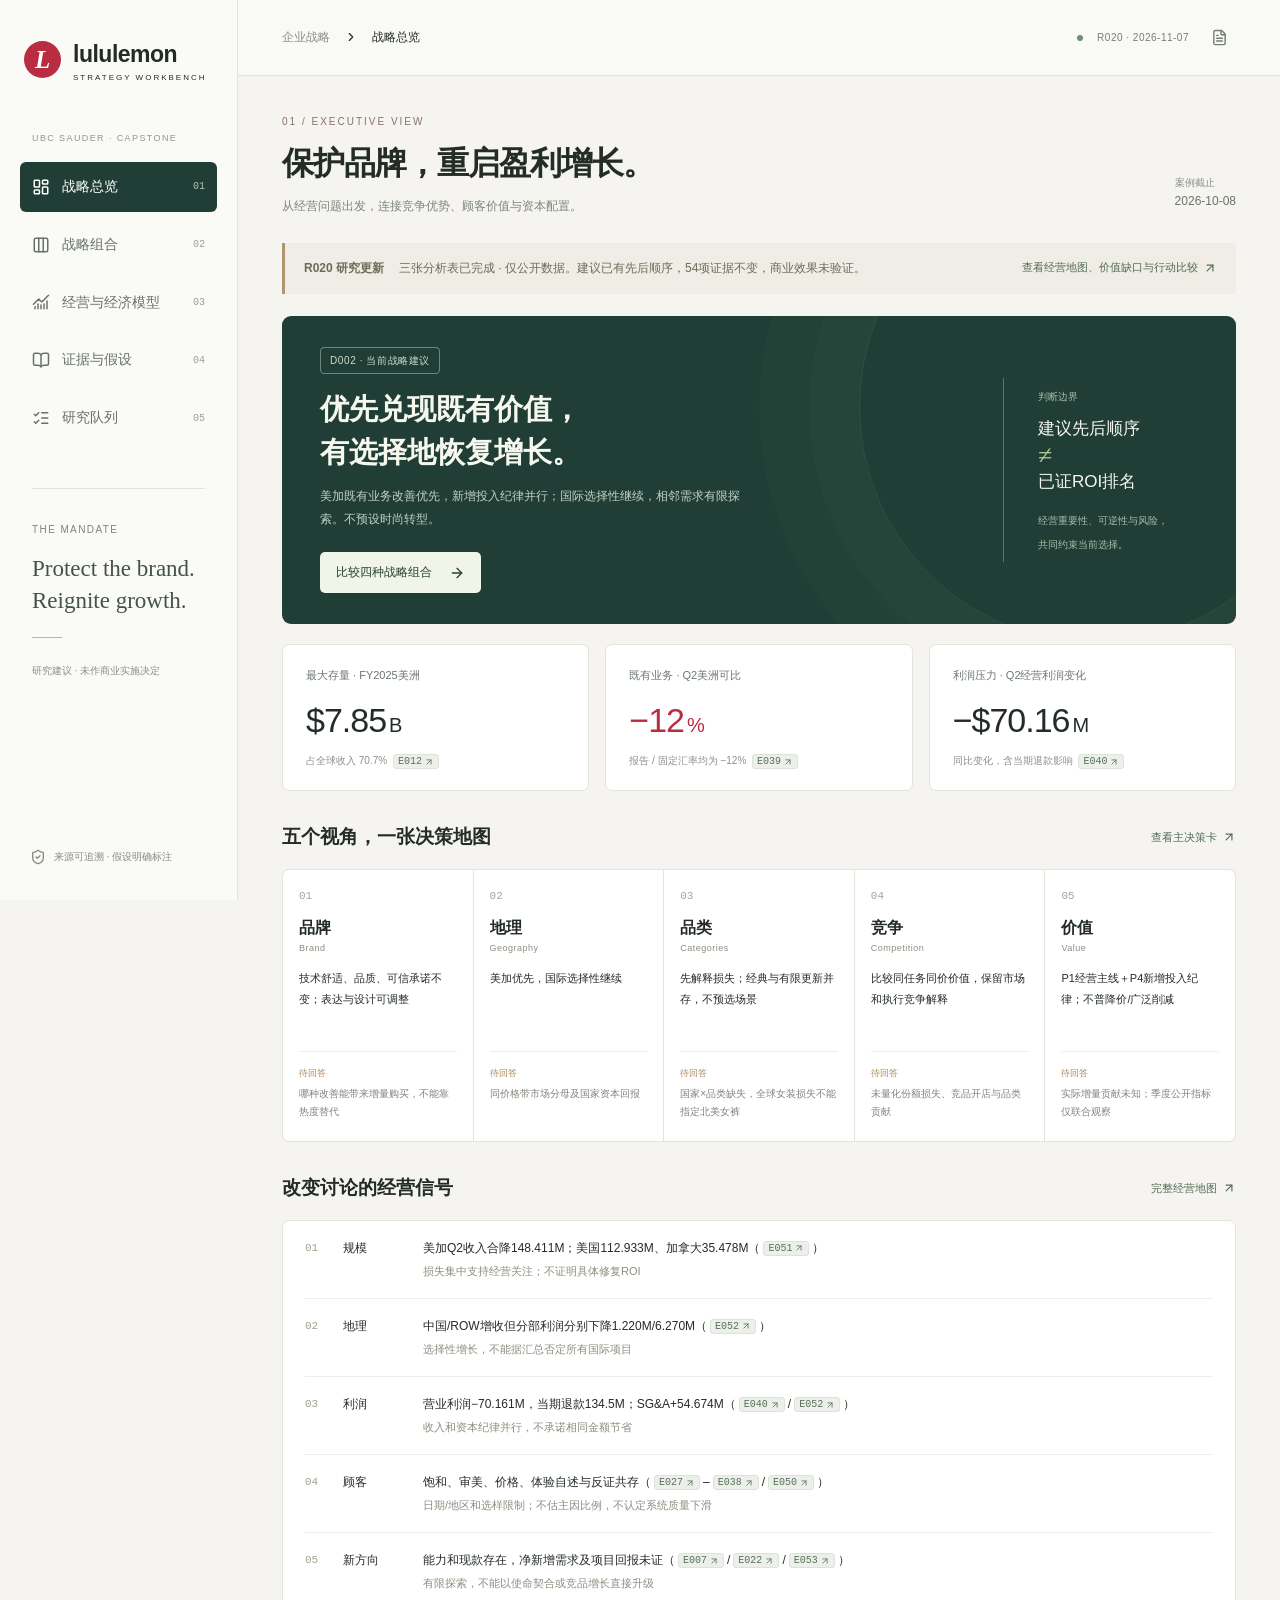
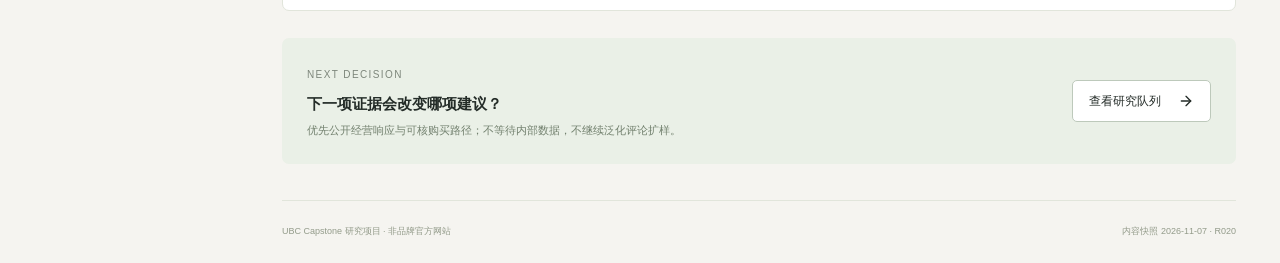
==== commit 68694c9b: "Publish R020 public-evidence strategy synthesis and priorities" ====
--- a/docs/index.html
+++ b/docs/index.html
@@ -5,104 +5,53 @@
 
 
 .audit-banner{margin-bottom:22px}.audit-disposition{background:#e9eee2;color:#4e633c}.hyp-card>.status{margin-left:9px}@media(max-width:760px){.evidence-row{flex-wrap:wrap}.evidence-row>div{min-width:180px}.evidence-row .status{margin-left:0}}
-</style></head><body><div id="root"></div><script>(()=>{var Um=Object.create;var bs=Object.defineProperty;var Bm=Object.getOwnPropertyDescriptor;var Om=Object.getOwnPropertyNames;var km=Object.getPrototypeOf,Hm=Object.prototype.hasOwnProperty;var oa=(e,a)=>()=>(a||e((a={exports:{}}).exports,a),a.exports);var qm=(e,a,t,l)=>{if(a&&typeof a=="object"||typeof a=="function")for(let u of Om(a))!Hm.call(e,u)&&u!==t&&bs(e,u,{get:()=>a[u],enumerable:!(l=Bm(a,u))||l.enumerable});return e};var pa=(e,a,t)=>(t=e!=null?Um(km(e)):{},qm(a||!e||!e.__esModule?bs(t,"default",{value:e,enumerable:!0}):t,e));var Hs=oa(ee=>{"use strict";function Hn(e,a){var t=e.length;e.push(a);e:for(;0<t;){var l=t-1>>>1,u=e[l];if(0<Vu(u,a))e[l]=a,e[t]=u,t=l;else break e}}function na(e){return e.length===0?null:e[0]}function Ku(e){if(e.length===0)return null;var a=e[0],t=e.pop();if(t!==a){e[0]=t;e:for(var l=0,u=e.length,o=u>>>1;l<o;){var n=2*(l+1)-1,d=e[n],s=n+1,c=e[s];if(0>Vu(d,t))s<u&&0>Vu(c,d)?(e[l]=c,e[s]=t,l=s):(e[l]=d,e[n]=t,l=n);else if(s<u&&0>Vu(c,t))e[l]=c,e[s]=t,l=s;else break e}}return a}function Vu(e,a){var t=e.sortIndex-a.sortIndex;return t!==0?t:e.id-a.id}ee.unstable_now=void 0;typeof performance=="object"&&typeof performance.now=="function"?(Es=performance,ee.unstable_now=function(){return Es.now()}):(Bn=Date,Ms=Bn.now(),ee.unstable_now=function(){return Bn.now()-Ms});var Es,Bn,Ms,La=[],qa=[],zm=1,Qe=null,ve=3,qn=!1,Dl=!1,Ul=!1,zn=!1,Ds=typeof setTimeout=="function"?setTimeout:null,Us=typeof clearTimeout=="function"?clearTimeout:null,ws=typeof setImmediate<"u"?setImmediate:null;function Yu(e){for(var a=na(qa);a!==null;){if(a.callback===null)Ku(qa);else if(a.startTime<=e)Ku(qa),a.sortIndex=a.expirationTime,Hn(La,a);else break;a=na(qa)}}function Fn(e){if(Ul=!1,Yu(e),!Dl)if(na(La)!==null)Dl=!0,qt||(qt=!0,Ht());else{var a=na(qa);a!==null&&_n(Fn,a.startTime-e)}}var qt=!1,Bl=-1,Bs=5,Os=-1;function ks(){return zn?!0:!(ee.unstable_now()-Os<Bs)}function On(){if(zn=!1,qt){var e=ee.unstable_now();Os=e;var a=!0;try{e:{Dl=!1,Ul&&(Ul=!1,Us(Bl),Bl=-1),qn=!0;var t=ve;try{a:{for(Yu(e),Qe=na(La);Qe!==null&&!(Qe.expirationTime>e&&ks());){var l=Qe.callback;if(typeof l=="function"){Qe.callback=null,ve=Qe.priorityLevel;var u=l(Qe.expirationTime<=e);if(e=ee.unstable_now(),typeof u=="function"){Qe.callback=u,Yu(e),a=!0;break a}Qe===na(La)&&Ku(La),Yu(e)}else Ku(La);Qe=na(La)}if(Qe!==null)a=!0;else{var o=na(qa);o!==null&&_n(Fn,o.startTime-e),a=!1}}break e}finally{Qe=null,ve=t,qn=!1}a=void 0}}finally{a?Ht():qt=!1}}}var Ht;typeof ws=="function"?Ht=function(){ws(On)}:typeof MessageChannel<"u"?(kn=new MessageChannel,Ts=kn.port2,kn.port1.onmessage=On,Ht=function(){Ts.postMessage(null)}):Ht=function(){Ds(On,0)};var kn,Ts;function _n(e,a){Bl=Ds(function(){e(ee.unstable_now())},a)}ee.unstable_IdlePriority=5;ee.unstable_ImmediatePriority=1;ee.unstable_LowPriority=4;ee.unstable_NormalPriority=3;ee.unstable_Profiling=null;ee.unstable_UserBlockingPriority=2;ee.unstable_cancelCallback=function(e){e.callback=null};ee.unstable_forceFrameRate=function(e){0>e||125<e?console.error("forceFrameRate takes a positive int between 0 and 125, forcing frame rates higher than 125 fps is not supported"):Bs=0<e?Math.floor(1e3/e):5};ee.unstable_getCurrentPriorityLevel=function(){return ve};ee.unstable_next=function(e){switch(ve){case 1:case 2:case 3:var a=3;break;default:a=ve}var t=ve;ve=a;try{return e()}finally{ve=t}};ee.unstable_requestPaint=function(){zn=!0};ee.unstable_runWithPriority=function(e,a){switch(e){case 1:case 2:case 3:case 4:case 5:break;default:e=3}var t=ve;ve=e;try{return a()}finally{ve=t}};ee.unstable_scheduleCallback=function(e,a,t){var l=ee.unstable_now();switch(typeof t=="object"&&t!==null?(t=t.delay,t=typeof t=="number"&&0<t?l+t:l):t=l,e){case 1:var u=-1;break;case 2:u=250;break;case 5:u=1073741823;break;case 4:u=1e4;break;default:u=5e3}return u=t+u,e={id:zm++,callback:a,priorityLevel:e,startTime:t,expirationTime:u,sortIndex:-1},t>l?(e.sortIndex=t,Hn(qa,e),na(La)===null&&e===na(qa)&&(Ul?(Us(Bl),Bl=-1):Ul=!0,_n(Fn,t-l))):(e.sortIndex=u,Hn(La,e),Dl||qn||(Dl=!0,qt||(qt=!0,Ht()))),e};ee.unstable_shouldYield=ks;ee.unstable_wrapCallback=function(e){var a=ve;return function(){var t=ve;ve=a;try{return e.apply(this,arguments)}finally{ve=t}}}});var zs=oa((W1,qs)=>{"use strict";qs.exports=Hs()});var Zs=oa(M=>{"use strict";var Gn=Symbol.for("react.transitional.element"),Fm=Symbol.for("react.portal"),_m=Symbol.for("react.fragment"),Pm=Symbol.for("react.strict_mode"),Nm=Symbol.for("react.profiler"),Gm=Symbol.for("react.consumer"),Qm=Symbol.for("react.context"),Xm=Symbol.for("react.forward_ref"),Vm=Symbol.for("react.suspense"),Ym=Symbol.for("react.memo"),Gs=Symbol.for("react.lazy"),Km=Symbol.for("react.activity"),Fs=Symbol.iterator;function Zm(e){return e===null||typeof e!="object"?null:(e=Fs&&e[Fs]||e["@@iterator"],typeof e=="function"?e:null)}var Qs={isMounted:function(){return!1},enqueueForceUpdate:function(){},enqueueReplaceState:function(){},enqueueSetState:function(){}},Xs=Object.assign,Vs={};function Ft(e,a,t){this.props=e,this.context=a,this.refs=Vs,this.updater=t||Qs}Ft.prototype.isReactComponent={};Ft.prototype.setState=function(e,a){if(typeof e!="object"&&typeof e!="function"&&e!=null)throw Error("takes an object of state variables to update or a function which returns an object of state variables.");this.updater.enqueueSetState(this,e,a,"setState")};Ft.prototype.forceUpdate=function(e){this.updater.enqueueForceUpdate(this,e,"forceUpdate")};function Ys(){}Ys.prototype=Ft.prototype;function Qn(e,a,t){this.props=e,this.context=a,this.refs=Vs,this.updater=t||Qs}var Xn=Qn.prototype=new Ys;Xn.constructor=Qn;Xs(Xn,Ft.prototype);Xn.isPureReactComponent=!0;var _s=Array.isArray;function Nn(){}var Z={H:null,A:null,T:null,S:null},Ks=Object.prototype.hasOwnProperty;function Vn(e,a,t){var l=t.ref;return{$$typeof:Gn,type:e,key:a,ref:l!==void 0?l:null,props:t}}function jm(e,a){return Vn(e.type,a,e.props)}function Yn(e){return typeof e=="object"&&e!==null&&e.$$typeof===Gn}function Wm(e){var a={"=":"=0",":":"=2"};return"$"+e.replace(/[=:]/g,function(t){return a[t]})}var Ps=/\/+/g;function Pn(e,a){return typeof e=="object"&&e!==null&&e.key!=null?Wm(""+e.key):a.toString(36)}function Jm(e){switch(e.status){case"fulfilled":return e.value;case"rejected":throw e.reason;default:switch(typeof e.status=="string"?e.then(Nn,Nn):(e.status="pending",e.then(function(a){e.status==="pending"&&(e.status="fulfilled",e.value=a)},function(a){e.status==="pending"&&(e.status="rejected",e.reason=a)})),e.status){case"fulfilled":return e.value;case"rejected":throw e.reason}}throw e}function zt(e,a,t,l,u){var o=typeof e;(o==="undefined"||o==="boolean")&&(e=null);var n=!1;if(e===null)n=!0;else switch(o){case"bigint":case"string":case"number":n=!0;break;case"object":switch(e.$$typeof){case Gn:case Fm:n=!0;break;case Gs:return n=e._init,zt(n(e._payload),a,t,l,u)}}if(n)return u=u(e),n=l===""?"."+Pn(e,0):l,_s(u)?(t="",n!=null&&(t=n.replace(Ps,"$&/")+"/"),zt(u,a,t,"",function(c){return c})):u!=null&&(Yn(u)&&(u=jm(u,t+(u.key==null||e&&e.key===u.key?"":(""+u.key).replace(Ps,"$&/")+"/")+n)),a.push(u)),1;n=0;var d=l===""?".":l+":";if(_s(e))for(var s=0;s<e.length;s++)l=e[s],o=d+Pn(l,s),n+=zt(l,a,t,o,u);else if(s=Zm(e),typeof s=="function")for(e=s.call(e),s=0;!(l=e.next()).done;)l=l.value,o=d+Pn(l,s++),n+=zt(l,a,t,o,u);else if(o==="object"){if(typeof e.then=="function")return zt(Jm(e),a,t,l,u);throw a=String(e),Error("Objects are not valid as a React child (found: "+(a==="[object Object]"?"object with keys {"+Object.keys(e).join(", ")+"}":a)+"). If you meant to render a collection of children, use an array instead.")}return n}function Zu(e,a,t){if(e==null)return e;var l=[],u=0;return zt(e,l,"","",function(o){return a.call(t,o,u++)}),l}function $m(e){if(e._status===-1){var a=e._result;a=a(),a.then(function(t){(e._status===0||e._status===-1)&&(e._status=1,e._result=t)},function(t){(e._status===0||e._status===-1)&&(e._status=2,e._result=t)}),e._status===-1&&(e._status=0,e._result=a)}if(e._status===1)return e._result.default;throw e._result}var Ns=typeof reportError=="function"?reportError:function(e){if(typeof window=="object"&&typeof window.ErrorEvent=="function"){var a=new window.ErrorEvent("error",{bubbles:!0,cancelable:!0,message:typeof e=="object"&&e!==null&&typeof e.message=="string"?String(e.message):String(e),error:e});if(!window.dispatchEvent(a))return}else if(typeof process=="object"&&typeof process.emit=="function"){process.emit("uncaughtException",e);return}console.error(e)},ep={map:Zu,forEach:function(e,a,t){Zu(e,function(){a.apply(this,arguments)},t)},count:function(e){var a=0;return Zu(e,function(){a++}),a},toArray:function(e){return Zu(e,function(a){return a})||[]},only:function(e){if(!Yn(e))throw Error("React.Children.only expected to receive a single React element child.");return e}};M.Activity=Km;M.Children=ep;M.Component=Ft;M.Fragment=_m;M.Profiler=Nm;M.PureComponent=Qn;M.StrictMode=Pm;M.Suspense=Vm;M.__CLIENT_INTERNALS_DO_NOT_USE_OR_WARN_USERS_THEY_CANNOT_UPGRADE=Z;M.__COMPILER_RUNTIME={__proto__:null,c:function(e){return Z.H.useMemoCache(e)}};M.cache=function(e){return function(){return e.apply(null,arguments)}};M.cacheSignal=function(){return null};M.cloneElement=function(e,a,t){if(e==null)throw Error("The argument must be a React element, but you passed "+e+".");var l=Xs({},e.props),u=e.key;if(a!=null)for(o in a.key!==void 0&&(u=""+a.key),a)!Ks.call(a,o)||o==="key"||o==="__self"||o==="__source"||o==="ref"&&a.ref===void 0||(l[o]=a[o]);var o=arguments.length-2;if(o===1)l.children=t;else if(1<o){for(var n=Array(o),d=0;d<o;d++)n[d]=arguments[d+2];l.children=n}return Vn(e.type,u,l)};M.createContext=function(e){return e={$$typeof:Qm,_currentValue:e,_currentValue2:e,_threadCount:0,Provider:null,Consumer:null},e.Provider=e,e.Consumer={$$typeof:Gm,_context:e},e};M.createElement=function(e,a,t){var l,u={},o=null;if(a!=null)for(l in a.key!==void 0&&(o=""+a.key),a)Ks.call(a,l)&&l!=="key"&&l!=="__self"&&l!=="__source"&&(u[l]=a[l]);var n=arguments.length-2;if(n===1)u.children=t;else if(1<n){for(var d=Array(n),s=0;s<n;s++)d[s]=arguments[s+2];u.children=d}if(e&&e.defaultProps)for(l in n=e.defaultProps,n)u[l]===void 0&&(u[l]=n[l]);return Vn(e,o,u)};M.createRef=function(){return{current:null}};M.forwardRef=function(e){return{$$typeof:Xm,render:e}};M.isValidElement=Yn;M.lazy=function(e){return{$$typeof:Gs,_payload:{_status:-1,_result:e},_init:$m}};M.memo=function(e,a){return{$$typeof:Ym,type:e,compare:a===void 0?null:a}};M.startTransition=function(e){var a=Z.T,t={};Z.T=t;try{var l=e(),u=Z.S;u!==null&&u(t,l),typeof l=="object"&&l!==null&&typeof l.then=="function"&&l.then(Nn,Ns)}catch(o){Ns(o)}finally{a!==null&&t.types!==null&&(a.types=t.types),Z.T=a}};M.unstable_useCacheRefresh=function(){return Z.H.useCacheRefresh()};M.use=function(e){return Z.H.use(e)};M.useActionState=function(e,a,t){return Z.H.useActionState(e,a,t)};M.useCallback=function(e,a){return Z.H.useCallback(e,a)};M.useContext=function(e){return Z.H.useContext(e)};M.useDebugValue=function(){};M.useDeferredValue=function(e,a){return Z.H.useDeferredValue(e,a)};M.useEffect=function(e,a){return Z.H.useEffect(e,a)};M.useEffectEvent=function(e){return Z.H.useEffectEvent(e)};M.useId=function(){return Z.H.useId()};M.useImperativeHandle=function(e,a,t){return Z.H.useImperativeHandle(e,a,t)};M.useInsertionEffect=function(e,a){return Z.H.useInsertionEffect(e,a)};M.useLayoutEffect=function(e,a){return Z.H.useLayoutEffect(e,a)};M.useMemo=function(e,a){return Z.H.useMemo(e,a)};M.useOptimistic=function(e,a){return Z.H.useOptimistic(e,a)};M.useReducer=function(e,a,t){return Z.H.useReducer(e,a,t)};M.useRef=function(e){return Z.H.useRef(e)};M.useState=function(e){return Z.H.useState(e)};M.useSyncExternalStore=function(e,a,t){return Z.H.useSyncExternalStore(e,a,t)};M.useTransition=function(){return Z.H.useTransition()};M.version="19.2.6"});var pt=oa(($1,js)=>{"use strict";js.exports=Zs()});var Js=oa(Ae=>{"use strict";var ap=pt();function Ws(e){var a="https://react.dev/errors/"+e;if(1<arguments.length){a+="?args[]="+encodeURIComponent(arguments[1]);for(var t=2;t<arguments.length;t++)a+="&args[]="+encodeURIComponent(arguments[t])}return"Minified React error #"+e+"; visit "+a+" for the full message or use the non-minified dev environment for full errors and additional helpful warnings."}function za(){}var Re={d:{f:za,r:function(){throw Error(Ws(522))},D:za,C:za,L:za,m:za,X:za,S:za,M:za},p:0,findDOMNode:null},tp=Symbol.for("react.portal");function lp(e,a,t){var l=3<arguments.length&&arguments[3]!==void 0?arguments[3]:null;return{$$typeof:tp,key:l==null?null:""+l,children:e,containerInfo:a,implementation:t}}var Ol=ap.__CLIENT_INTERNALS_DO_NOT_USE_OR_WARN_USERS_THEY_CANNOT_UPGRADE;function ju(e,a){if(e==="font")return"";if(typeof a=="string")return a==="use-credentials"?a:""}Ae.__DOM_INTERNALS_DO_NOT_USE_OR_WARN_USERS_THEY_CANNOT_UPGRADE=Re;Ae.createPortal=function(e,a){var t=2<arguments.length&&arguments[2]!==void 0?arguments[2]:null;if(!a||a.nodeType!==1&&a.nodeType!==9&&a.nodeType!==11)throw Error(Ws(299));return lp(e,a,null,t)};Ae.flushSync=function(e){var a=Ol.T,t=Re.p;try{if(Ol.T=null,Re.p=2,e)return e()}finally{Ol.T=a,Re.p=t,Re.d.f()}};Ae.preconnect=function(e,a){typeof e=="string"&&(a?(a=a.crossOrigin,a=typeof a=="string"?a==="use-credentials"?a:"":void 0):a=null,Re.d.C(e,a))};Ae.prefetchDNS=function(e){typeof e=="string"&&Re.d.D(e)};Ae.preinit=function(e,a){if(typeof e=="string"&&a&&typeof a.as=="string"){var t=a.as,l=ju(t,a.crossOrigin),u=typeof a.integrity=="string"?a.integrity:void 0,o=typeof a.fetchPriority=="string"?a.fetchPriority:void 0;t==="style"?Re.d.S(e,typeof a.precedence=="string"?a.precedence:void 0,{crossOrigin:l,integrity:u,fetchPriority:o}):t==="script"&&Re.d.X(e,{crossOrigin:l,integrity:u,fetchPriority:o,nonce:typeof a.nonce=="string"?a.nonce:void 0})}};Ae.preinitModule=function(e,a){if(typeof e=="string")if(typeof a=="object"&&a!==null){if(a.as==null||a.as==="script"){var t=ju(a.as,a.crossOrigin);Re.d.M(e,{crossOrigin:t,integrity:typeof a.integrity=="string"?a.integrity:void 0,nonce:typeof a.nonce=="string"?a.nonce:void 0})}}else a==null&&Re.d.M(e)};Ae.preload=function(e,a){if(typeof e=="string"&&typeof a=="object"&&a!==null&&typeof a.as=="string"){var t=a.as,l=ju(t,a.crossOrigin);Re.d.L(e,t,{crossOrigin:l,integrity:typeof a.integrity=="string"?a.integrity:void 0,nonce:typeof a.nonce=="string"?a.nonce:void 0,type:typeof a.type=="string"?a.type:void 0,fetchPriority:typeof a.fetchPriority=="string"?a.fetchPriority:void 0,referrerPolicy:typeof a.referrerPolicy=="string"?a.referrerPolicy:void 0,imageSrcSet:typeof a.imageSrcSet=="string"?a.imageSrcSet:void 0,imageSizes:typeof a.imageSizes=="string"?a.imageSizes:void 0,media:typeof a.media=="string"?a.media:void 0})}};Ae.preloadModule=function(e,a){if(typeof e=="string")if(a){var t=ju(a.as,a.crossOrigin);Re.d.m(e,{as:typeof a.as=="string"&&a.as!=="script"?a.as:void 0,crossOrigin:t,integrity:typeof a.integrity=="string"?a.integrity:void 0})}else Re.d.m(e)};Ae.requestFormReset=function(e){Re.d.r(e)};Ae.unstable_batchedUpdates=function(e,a){return e(a)};Ae.useFormState=function(e,a,t){return Ol.H.useFormState(e,a,t)};Ae.useFormStatus=function(){return Ol.H.useHostTransitionStatus()};Ae.version="19.2.6"});var ai=oa((aL,ei)=>{"use strict";function $s(){if(!(typeof __REACT_DEVTOOLS_GLOBAL_HOOK__>"u"||typeof __REACT_DEVTOOLS_GLOBAL_HOOK__.checkDCE!="function"))try{__REACT_DEVTOOLS_GLOBAL_HOOK__.checkDCE($s)}catch(e){console.error(e)}}$s(),ei.exports=Js()});var mm=oa(vn=>{"use strict";var ce=zs(),Er=pt(),up=ai();function S(e){var a="https://react.dev/errors/"+e;if(1<arguments.length){a+="?args[]="+encodeURIComponent(arguments[1]);for(var t=2;t<arguments.length;t++)a+="&args[]="+encodeURIComponent(arguments[t])}return"Minified React error #"+e+"; visit "+a+" for the full message or use the non-minified dev environment for full errors and additional helpful warnings."}function Mr(e){return!(!e||e.nodeType!==1&&e.nodeType!==9&&e.nodeType!==11)}function xu(e){var a=e,t=e;if(e.alternate)for(;a.return;)a=a.return;else{e=a;do a=e,(a.flags&4098)!==0&&(t=a.return),e=a.return;while(e)}return a.tag===3?t:null}function wr(e){if(e.tag===13){var a=e.memoizedState;if(a===null&&(e=e.alternate,e!==null&&(a=e.memoizedState)),a!==null)return a.dehydrated}return null}function Tr(e){if(e.tag===31){var a=e.memoizedState;if(a===null&&(e=e.alternate,e!==null&&(a=e.memoizedState)),a!==null)return a.dehydrated}return null}function ti(e){if(xu(e)!==e)throw Error(S(188))}function op(e){var a=e.alternate;if(!a){if(a=xu(e),a===null)throw Error(S(188));return a!==e?null:e}for(var t=e,l=a;;){var u=t.return;if(u===null)break;var o=u.alternate;if(o===null){if(l=u.return,l!==null){t=l;continue}break}if(u.child===o.child){for(o=u.child;o;){if(o===t)return ti(u),e;if(o===l)return ti(u),a;o=o.sibling}throw Error(S(188))}if(t.return!==l.return)t=u,l=o;else{for(var n=!1,d=u.child;d;){if(d===t){n=!0,t=u,l=o;break}if(d===l){n=!0,l=u,t=o;break}d=d.sibling}if(!n){for(d=o.child;d;){if(d===t){n=!0,t=o,l=u;break}if(d===l){n=!0,l=o,t=u;break}d=d.sibling}if(!n)throw Error(S(189))}}if(t.alternate!==l)throw Error(S(190))}if(t.tag!==3)throw Error(S(188));return t.stateNode.current===t?e:a}function Dr(e){var a=e.tag;if(a===5||a===26||a===27||a===6)return e;for(e=e.child;e!==null;){if(a=Dr(e),a!==null)return a;e=e.sibling}return null}var J=Object.assign,np=Symbol.for("react.element"),Wu=Symbol.for("react.transitional.element"),Nl=Symbol.for("react.portal"),Xt=Symbol.for("react.fragment"),Ur=Symbol.for("react.strict_mode"),Ed=Symbol.for("react.profiler"),Br=Symbol.for("react.consumer"),va=Symbol.for("react.context"),vf=Symbol.for("react.forward_ref"),Md=Symbol.for("react.suspense"),wd=Symbol.for("react.suspense_list"),Rf=Symbol.for("react.memo"),Fa=Symbol.for("react.lazy"),Td=Symbol.for("react.activity"),dp=Symbol.for("react.memo_cache_sentinel"),li=Symbol.iterator;function kl(e){return e===null||typeof e!="object"?null:(e=li&&e[li]||e["@@iterator"],typeof e=="function"?e:null)}var fp=Symbol.for("react.client.reference");function Dd(e){if(e==null)return null;if(typeof e=="function")return e.$$typeof===fp?null:e.displayName||e.name||null;if(typeof e=="string")return e;switch(e){case Xt:return"Fragment";case Ed:return"Profiler";case Ur:return"StrictMode";case Md:return"Suspense";case wd:return"SuspenseList";case Td:return"Activity"}if(typeof e=="object")switch(e.$$typeof){case Nl:return"Portal";case va:return e.displayName||"Context";case Br:return(e._context.displayName||"Context")+".Consumer";case vf:var a=e.render;return e=e.displayName,e||(e=a.displayName||a.name||"",e=e!==""?"ForwardRef("+e+")":"ForwardRef"),e;case Rf:return a=e.displayName||null,a!==null?a:Dd(e.type)||"Memo";case Fa:a=e._payload,e=e._init;try{return Dd(e(a))}catch{}}return null}var Gl=Array.isArray,b=Er.__CLIENT_INTERNALS_DO_NOT_USE_OR_WARN_USERS_THEY_CANNOT_UPGRADE,_=up.__DOM_INTERNALS_DO_NOT_USE_OR_WARN_USERS_THEY_CANNOT_UPGRADE,xt={pending:!1,data:null,method:null,action:null},Ud=[],Vt=-1;function ra(e){return{current:e}}function he(e){0>Vt||(e.current=Ud[Vt],Ud[Vt]=null,Vt--)}function K(e,a){Vt++,Ud[Vt]=e.current,e.current=a}var ia=ra(null),nu=ra(null),ja=ra(null),Do=ra(null);function Uo(e,a){switch(K(ja,a),K(nu,e),K(ia,null),a.nodeType){case 9:case 11:e=(e=a.documentElement)&&(e=e.namespaceURI)?ir(e):0;break;default:if(e=a.tagName,a=a.namespaceURI)a=ir(a),e=$0(a,e);else switch(e){case"svg":e=1;break;case"math":e=2;break;default:e=0}}he(ia),K(ia,e)}function il(){he(ia),he(nu),he(ja)}function Bd(e){e.memoizedState!==null&&K(Do,e);var a=ia.current,t=$0(a,e.type);a!==t&&(K(nu,e),K(ia,t))}function Bo(e){nu.current===e&&(he(ia),he(nu)),Do.current===e&&(he(Do),Cu._currentValue=xt)}var Kn,ui;function ht(e){if(Kn===void 0)try{throw Error()}catch(t){var a=t.stack.trim().match(/\n( *(at )?)/);Kn=a&&a[1]||"",ui=-1<t.stack.indexOf(`
+</style></head><body><div id="root"></div><script>(()=>{var Um=Object.create;var bs=Object.defineProperty;var Bm=Object.getOwnPropertyDescriptor;var Om=Object.getOwnPropertyNames;var km=Object.getPrototypeOf,Hm=Object.prototype.hasOwnProperty;var oa=(e,a)=>()=>(a||e((a={exports:{}}).exports,a),a.exports);var qm=(e,a,t,l)=>{if(a&&typeof a=="object"||typeof a=="function")for(let u of Om(a))!Hm.call(e,u)&&u!==t&&bs(e,u,{get:()=>a[u],enumerable:!(l=Bm(a,u))||l.enumerable});return e};var pa=(e,a,t)=>(t=e!=null?Um(km(e)):{},qm(a||!e||!e.__esModule?bs(t,"default",{value:e,enumerable:!0}):t,e));var Hs=oa(ee=>{"use strict";function Hn(e,a){var t=e.length;e.push(a);e:for(;0<t;){var l=t-1>>>1,u=e[l];if(0<Vu(u,a))e[l]=a,e[t]=u,t=l;else break e}}function na(e){return e.length===0?null:e[0]}function Ku(e){if(e.length===0)return null;var a=e[0],t=e.pop();if(t!==a){e[0]=t;e:for(var l=0,u=e.length,o=u>>>1;l<o;){var n=2*(l+1)-1,f=e[n],s=n+1,c=e[s];if(0>Vu(f,t))s<u&&0>Vu(c,f)?(e[l]=c,e[s]=t,l=s):(e[l]=f,e[n]=t,l=n);else if(s<u&&0>Vu(c,t))e[l]=c,e[s]=t,l=s;else break e}}return a}function Vu(e,a){var t=e.sortIndex-a.sortIndex;return t!==0?t:e.id-a.id}ee.unstable_now=void 0;typeof performance=="object"&&typeof performance.now=="function"?(Es=performance,ee.unstable_now=function(){return Es.now()}):(Bn=Date,Ms=Bn.now(),ee.unstable_now=function(){return Bn.now()-Ms});var Es,Bn,Ms,La=[],qa=[],zm=1,Qe=null,Re=3,qn=!1,Dl=!1,Ul=!1,zn=!1,Ds=typeof setTimeout=="function"?setTimeout:null,Us=typeof clearTimeout=="function"?clearTimeout:null,ws=typeof setImmediate<"u"?setImmediate:null;function Yu(e){for(var a=na(qa);a!==null;){if(a.callback===null)Ku(qa);else if(a.startTime<=e)Ku(qa),a.sortIndex=a.expirationTime,Hn(La,a);else break;a=na(qa)}}function _n(e){if(Ul=!1,Yu(e),!Dl)if(na(La)!==null)Dl=!0,qt||(qt=!0,Ht());else{var a=na(qa);a!==null&&Fn(_n,a.startTime-e)}}var qt=!1,Bl=-1,Bs=5,Os=-1;function ks(){return zn?!0:!(ee.unstable_now()-Os<Bs)}function On(){if(zn=!1,qt){var e=ee.unstable_now();Os=e;var a=!0;try{e:{Dl=!1,Ul&&(Ul=!1,Us(Bl),Bl=-1),qn=!0;var t=Re;try{a:{for(Yu(e),Qe=na(La);Qe!==null&&!(Qe.expirationTime>e&&ks());){var l=Qe.callback;if(typeof l=="function"){Qe.callback=null,Re=Qe.priorityLevel;var u=l(Qe.expirationTime<=e);if(e=ee.unstable_now(),typeof u=="function"){Qe.callback=u,Yu(e),a=!0;break a}Qe===na(La)&&Ku(La),Yu(e)}else Ku(La);Qe=na(La)}if(Qe!==null)a=!0;else{var o=na(qa);o!==null&&Fn(_n,o.startTime-e),a=!1}}break e}finally{Qe=null,Re=t,qn=!1}a=void 0}}finally{a?Ht():qt=!1}}}var Ht;typeof ws=="function"?Ht=function(){ws(On)}:typeof MessageChannel<"u"?(kn=new MessageChannel,Ts=kn.port2,kn.port1.onmessage=On,Ht=function(){Ts.postMessage(null)}):Ht=function(){Ds(On,0)};var kn,Ts;function Fn(e,a){Bl=Ds(function(){e(ee.unstable_now())},a)}ee.unstable_IdlePriority=5;ee.unstable_ImmediatePriority=1;ee.unstable_LowPriority=4;ee.unstable_NormalPriority=3;ee.unstable_Profiling=null;ee.unstable_UserBlockingPriority=2;ee.unstable_cancelCallback=function(e){e.callback=null};ee.unstable_forceFrameRate=function(e){0>e||125<e?console.error("forceFrameRate takes a positive int between 0 and 125, forcing frame rates higher than 125 fps is not supported"):Bs=0<e?Math.floor(1e3/e):5};ee.unstable_getCurrentPriorityLevel=function(){return Re};ee.unstable_next=function(e){switch(Re){case 1:case 2:case 3:var a=3;break;default:a=Re}var t=Re;Re=a;try{return e()}finally{Re=t}};ee.unstable_requestPaint=function(){zn=!0};ee.unstable_runWithPriority=function(e,a){switch(e){case 1:case 2:case 3:case 4:case 5:break;default:e=3}var t=Re;Re=e;try{return a()}finally{Re=t}};ee.unstable_scheduleCallback=function(e,a,t){var l=ee.unstable_now();switch(typeof t=="object"&&t!==null?(t=t.delay,t=typeof t=="number"&&0<t?l+t:l):t=l,e){case 1:var u=-1;break;case 2:u=250;break;case 5:u=1073741823;break;case 4:u=1e4;break;default:u=5e3}return u=t+u,e={id:zm++,callback:a,priorityLevel:e,startTime:t,expirationTime:u,sortIndex:-1},t>l?(e.sortIndex=t,Hn(qa,e),na(La)===null&&e===na(qa)&&(Ul?(Us(Bl),Bl=-1):Ul=!0,Fn(_n,t-l))):(e.sortIndex=u,Hn(La,e),Dl||qn||(Dl=!0,qt||(qt=!0,Ht()))),e};ee.unstable_shouldYield=ks;ee.unstable_wrapCallback=function(e){var a=Re;return function(){var t=Re;Re=a;try{return e.apply(this,arguments)}finally{Re=t}}}});var zs=oa((W1,qs)=>{"use strict";qs.exports=Hs()});var Zs=oa(M=>{"use strict";var Gn=Symbol.for("react.transitional.element"),_m=Symbol.for("react.portal"),Fm=Symbol.for("react.fragment"),Nm=Symbol.for("react.strict_mode"),Pm=Symbol.for("react.profiler"),Gm=Symbol.for("react.consumer"),Qm=Symbol.for("react.context"),Xm=Symbol.for("react.forward_ref"),Vm=Symbol.for("react.suspense"),Ym=Symbol.for("react.memo"),Gs=Symbol.for("react.lazy"),Km=Symbol.for("react.activity"),_s=Symbol.iterator;function Zm(e){return e===null||typeof e!="object"?null:(e=_s&&e[_s]||e["@@iterator"],typeof e=="function"?e:null)}var Qs={isMounted:function(){return!1},enqueueForceUpdate:function(){},enqueueReplaceState:function(){},enqueueSetState:function(){}},Xs=Object.assign,Vs={};function _t(e,a,t){this.props=e,this.context=a,this.refs=Vs,this.updater=t||Qs}_t.prototype.isReactComponent={};_t.prototype.setState=function(e,a){if(typeof e!="object"&&typeof e!="function"&&e!=null)throw Error("takes an object of state variables to update or a function which returns an object of state variables.");this.updater.enqueueSetState(this,e,a,"setState")};_t.prototype.forceUpdate=function(e){this.updater.enqueueForceUpdate(this,e,"forceUpdate")};function Ys(){}Ys.prototype=_t.prototype;function Qn(e,a,t){this.props=e,this.context=a,this.refs=Vs,this.updater=t||Qs}var Xn=Qn.prototype=new Ys;Xn.constructor=Qn;Xs(Xn,_t.prototype);Xn.isPureReactComponent=!0;var Fs=Array.isArray;function Pn(){}var Z={H:null,A:null,T:null,S:null},Ks=Object.prototype.hasOwnProperty;function Vn(e,a,t){var l=t.ref;return{$$typeof:Gn,type:e,key:a,ref:l!==void 0?l:null,props:t}}function jm(e,a){return Vn(e.type,a,e.props)}function Yn(e){return typeof e=="object"&&e!==null&&e.$$typeof===Gn}function Wm(e){var a={"=":"=0",":":"=2"};return"$"+e.replace(/[=:]/g,function(t){return a[t]})}var Ns=/\/+/g;function Nn(e,a){return typeof e=="object"&&e!==null&&e.key!=null?Wm(""+e.key):a.toString(36)}function Jm(e){switch(e.status){case"fulfilled":return e.value;case"rejected":throw e.reason;default:switch(typeof e.status=="string"?e.then(Pn,Pn):(e.status="pending",e.then(function(a){e.status==="pending"&&(e.status="fulfilled",e.value=a)},function(a){e.status==="pending"&&(e.status="rejected",e.reason=a)})),e.status){case"fulfilled":return e.value;case"rejected":throw e.reason}}throw e}function zt(e,a,t,l,u){var o=typeof e;(o==="undefined"||o==="boolean")&&(e=null);var n=!1;if(e===null)n=!0;else switch(o){case"bigint":case"string":case"number":n=!0;break;case"object":switch(e.$$typeof){case Gn:case _m:n=!0;break;case Gs:return n=e._init,zt(n(e._payload),a,t,l,u)}}if(n)return u=u(e),n=l===""?"."+Nn(e,0):l,Fs(u)?(t="",n!=null&&(t=n.replace(Ns,"$&/")+"/"),zt(u,a,t,"",function(c){return c})):u!=null&&(Yn(u)&&(u=jm(u,t+(u.key==null||e&&e.key===u.key?"":(""+u.key).replace(Ns,"$&/")+"/")+n)),a.push(u)),1;n=0;var f=l===""?".":l+":";if(Fs(e))for(var s=0;s<e.length;s++)l=e[s],o=f+Nn(l,s),n+=zt(l,a,t,o,u);else if(s=Zm(e),typeof s=="function")for(e=s.call(e),s=0;!(l=e.next()).done;)l=l.value,o=f+Nn(l,s++),n+=zt(l,a,t,o,u);else if(o==="object"){if(typeof e.then=="function")return zt(Jm(e),a,t,l,u);throw a=String(e),Error("Objects are not valid as a React child (found: "+(a==="[object Object]"?"object with keys {"+Object.keys(e).join(", ")+"}":a)+"). If you meant to render a collection of children, use an array instead.")}return n}function Zu(e,a,t){if(e==null)return e;var l=[],u=0;return zt(e,l,"","",function(o){return a.call(t,o,u++)}),l}function $m(e){if(e._status===-1){var a=e._result;a=a(),a.then(function(t){(e._status===0||e._status===-1)&&(e._status=1,e._result=t)},function(t){(e._status===0||e._status===-1)&&(e._status=2,e._result=t)}),e._status===-1&&(e._status=0,e._result=a)}if(e._status===1)return e._result.default;throw e._result}var Ps=typeof reportError=="function"?reportError:function(e){if(typeof window=="object"&&typeof window.ErrorEvent=="function"){var a=new window.ErrorEvent("error",{bubbles:!0,cancelable:!0,message:typeof e=="object"&&e!==null&&typeof e.message=="string"?String(e.message):String(e),error:e});if(!window.dispatchEvent(a))return}else if(typeof process=="object"&&typeof process.emit=="function"){process.emit("uncaughtException",e);return}console.error(e)},e2={map:Zu,forEach:function(e,a,t){Zu(e,function(){a.apply(this,arguments)},t)},count:function(e){var a=0;return Zu(e,function(){a++}),a},toArray:function(e){return Zu(e,function(a){return a})||[]},only:function(e){if(!Yn(e))throw Error("React.Children.only expected to receive a single React element child.");return e}};M.Activity=Km;M.Children=e2;M.Component=_t;M.Fragment=Fm;M.Profiler=Pm;M.PureComponent=Qn;M.StrictMode=Nm;M.Suspense=Vm;M.__CLIENT_INTERNALS_DO_NOT_USE_OR_WARN_USERS_THEY_CANNOT_UPGRADE=Z;M.__COMPILER_RUNTIME={__proto__:null,c:function(e){return Z.H.useMemoCache(e)}};M.cache=function(e){return function(){return e.apply(null,arguments)}};M.cacheSignal=function(){return null};M.cloneElement=function(e,a,t){if(e==null)throw Error("The argument must be a React element, but you passed "+e+".");var l=Xs({},e.props),u=e.key;if(a!=null)for(o in a.key!==void 0&&(u=""+a.key),a)!Ks.call(a,o)||o==="key"||o==="__self"||o==="__source"||o==="ref"&&a.ref===void 0||(l[o]=a[o]);var o=arguments.length-2;if(o===1)l.children=t;else if(1<o){for(var n=Array(o),f=0;f<o;f++)n[f]=arguments[f+2];l.children=n}return Vn(e.type,u,l)};M.createContext=function(e){return e={$$typeof:Qm,_currentValue:e,_currentValue2:e,_threadCount:0,Provider:null,Consumer:null},e.Provider=e,e.Consumer={$$typeof:Gm,_context:e},e};M.createElement=function(e,a,t){var l,u={},o=null;if(a!=null)for(l in a.key!==void 0&&(o=""+a.key),a)Ks.call(a,l)&&l!=="key"&&l!=="__self"&&l!=="__source"&&(u[l]=a[l]);var n=arguments.length-2;if(n===1)u.children=t;else if(1<n){for(var f=Array(n),s=0;s<n;s++)f[s]=arguments[s+2];u.children=f}if(e&&e.defaultProps)for(l in n=e.defaultProps,n)u[l]===void 0&&(u[l]=n[l]);return Vn(e,o,u)};M.createRef=function(){return{current:null}};M.forwardRef=function(e){return{$$typeof:Xm,render:e}};M.isValidElement=Yn;M.lazy=function(e){return{$$typeof:Gs,_payload:{_status:-1,_result:e},_init:$m}};M.memo=function(e,a){return{$$typeof:Ym,type:e,compare:a===void 0?null:a}};M.startTransition=function(e){var a=Z.T,t={};Z.T=t;try{var l=e(),u=Z.S;u!==null&&u(t,l),typeof l=="object"&&l!==null&&typeof l.then=="function"&&l.then(Pn,Ps)}catch(o){Ps(o)}finally{a!==null&&t.types!==null&&(a.types=t.types),Z.T=a}};M.unstable_useCacheRefresh=function(){return Z.H.useCacheRefresh()};M.use=function(e){return Z.H.use(e)};M.useActionState=function(e,a,t){return Z.H.useActionState(e,a,t)};M.useCallback=function(e,a){return Z.H.useCallback(e,a)};M.useContext=function(e){return Z.H.useContext(e)};M.useDebugValue=function(){};M.useDeferredValue=function(e,a){return Z.H.useDeferredValue(e,a)};M.useEffect=function(e,a){return Z.H.useEffect(e,a)};M.useEffectEvent=function(e){return Z.H.useEffectEvent(e)};M.useId=function(){return Z.H.useId()};M.useImperativeHandle=function(e,a,t){return Z.H.useImperativeHandle(e,a,t)};M.useInsertionEffect=function(e,a){return Z.H.useInsertionEffect(e,a)};M.useLayoutEffect=function(e,a){return Z.H.useLayoutEffect(e,a)};M.useMemo=function(e,a){return Z.H.useMemo(e,a)};M.useOptimistic=function(e,a){return Z.H.useOptimistic(e,a)};M.useReducer=function(e,a,t){return Z.H.useReducer(e,a,t)};M.useRef=function(e){return Z.H.useRef(e)};M.useState=function(e){return Z.H.useState(e)};M.useSyncExternalStore=function(e,a,t){return Z.H.useSyncExternalStore(e,a,t)};M.useTransition=function(){return Z.H.useTransition()};M.version="19.2.6"});var pt=oa(($1,js)=>{"use strict";js.exports=Zs()});var Js=oa(Ae=>{"use strict";var a2=pt();function Ws(e){var a="https://react.dev/errors/"+e;if(1<arguments.length){a+="?args[]="+encodeURIComponent(arguments[1]);for(var t=2;t<arguments.length;t++)a+="&args[]="+encodeURIComponent(arguments[t])}return"Minified React error #"+e+"; visit "+a+" for the full message or use the non-minified dev environment for full errors and additional helpful warnings."}function za(){}var ve={d:{f:za,r:function(){throw Error(Ws(522))},D:za,C:za,L:za,m:za,X:za,S:za,M:za},p:0,findDOMNode:null},t2=Symbol.for("react.portal");function l2(e,a,t){var l=3<arguments.length&&arguments[3]!==void 0?arguments[3]:null;return{$$typeof:t2,key:l==null?null:""+l,children:e,containerInfo:a,implementation:t}}var Ol=a2.__CLIENT_INTERNALS_DO_NOT_USE_OR_WARN_USERS_THEY_CANNOT_UPGRADE;function ju(e,a){if(e==="font")return"";if(typeof a=="string")return a==="use-credentials"?a:""}Ae.__DOM_INTERNALS_DO_NOT_USE_OR_WARN_USERS_THEY_CANNOT_UPGRADE=ve;Ae.createPortal=function(e,a){var t=2<arguments.length&&arguments[2]!==void 0?arguments[2]:null;if(!a||a.nodeType!==1&&a.nodeType!==9&&a.nodeType!==11)throw Error(Ws(299));return l2(e,a,null,t)};Ae.flushSync=function(e){var a=Ol.T,t=ve.p;try{if(Ol.T=null,ve.p=2,e)return e()}finally{Ol.T=a,ve.p=t,ve.d.f()}};Ae.preconnect=function(e,a){typeof e=="string"&&(a?(a=a.crossOrigin,a=typeof a=="string"?a==="use-credentials"?a:"":void 0):a=null,ve.d.C(e,a))};Ae.prefetchDNS=function(e){typeof e=="string"&&ve.d.D(e)};Ae.preinit=function(e,a){if(typeof e=="string"&&a&&typeof a.as=="string"){var t=a.as,l=ju(t,a.crossOrigin),u=typeof a.integrity=="string"?a.integrity:void 0,o=typeof a.fetchPriority=="string"?a.fetchPriority:void 0;t==="style"?ve.d.S(e,typeof a.precedence=="string"?a.precedence:void 0,{crossOrigin:l,integrity:u,fetchPriority:o}):t==="script"&&ve.d.X(e,{crossOrigin:l,integrity:u,fetchPriority:o,nonce:typeof a.nonce=="string"?a.nonce:void 0})}};Ae.preinitModule=function(e,a){if(typeof e=="string")if(typeof a=="object"&&a!==null){if(a.as==null||a.as==="script"){var t=ju(a.as,a.crossOrigin);ve.d.M(e,{crossOrigin:t,integrity:typeof a.integrity=="string"?a.integrity:void 0,nonce:typeof a.nonce=="string"?a.nonce:void 0})}}else a==null&&ve.d.M(e)};Ae.preload=function(e,a){if(typeof e=="string"&&typeof a=="object"&&a!==null&&typeof a.as=="string"){var t=a.as,l=ju(t,a.crossOrigin);ve.d.L(e,t,{crossOrigin:l,integrity:typeof a.integrity=="string"?a.integrity:void 0,nonce:typeof a.nonce=="string"?a.nonce:void 0,type:typeof a.type=="string"?a.type:void 0,fetchPriority:typeof a.fetchPriority=="string"?a.fetchPriority:void 0,referrerPolicy:typeof a.referrerPolicy=="string"?a.referrerPolicy:void 0,imageSrcSet:typeof a.imageSrcSet=="string"?a.imageSrcSet:void 0,imageSizes:typeof a.imageSizes=="string"?a.imageSizes:void 0,media:typeof a.media=="string"?a.media:void 0})}};Ae.preloadModule=function(e,a){if(typeof e=="string")if(a){var t=ju(a.as,a.crossOrigin);ve.d.m(e,{as:typeof a.as=="string"&&a.as!=="script"?a.as:void 0,crossOrigin:t,integrity:typeof a.integrity=="string"?a.integrity:void 0})}else ve.d.m(e)};Ae.requestFormReset=function(e){ve.d.r(e)};Ae.unstable_batchedUpdates=function(e,a){return e(a)};Ae.useFormState=function(e,a,t){return Ol.H.useFormState(e,a,t)};Ae.useFormStatus=function(){return Ol.H.useHostTransitionStatus()};Ae.version="19.2.6"});var ai=oa((aL,ei)=>{"use strict";function $s(){if(!(typeof __REACT_DEVTOOLS_GLOBAL_HOOK__>"u"||typeof __REACT_DEVTOOLS_GLOBAL_HOOK__.checkDCE!="function"))try{__REACT_DEVTOOLS_GLOBAL_HOOK__.checkDCE($s)}catch(e){console.error(e)}}$s(),ei.exports=Js()});var mm=oa(Rn=>{"use strict";var ce=zs(),Er=pt(),u2=ai();function S(e){var a="https://react.dev/errors/"+e;if(1<arguments.length){a+="?args[]="+encodeURIComponent(arguments[1]);for(var t=2;t<arguments.length;t++)a+="&args[]="+encodeURIComponent(arguments[t])}return"Minified React error #"+e+"; visit "+a+" for the full message or use the non-minified dev environment for full errors and additional helpful warnings."}function Mr(e){return!(!e||e.nodeType!==1&&e.nodeType!==9&&e.nodeType!==11)}function xu(e){var a=e,t=e;if(e.alternate)for(;a.return;)a=a.return;else{e=a;do a=e,(a.flags&4098)!==0&&(t=a.return),e=a.return;while(e)}return a.tag===3?t:null}function wr(e){if(e.tag===13){var a=e.memoizedState;if(a===null&&(e=e.alternate,e!==null&&(a=e.memoizedState)),a!==null)return a.dehydrated}return null}function Tr(e){if(e.tag===31){var a=e.memoizedState;if(a===null&&(e=e.alternate,e!==null&&(a=e.memoizedState)),a!==null)return a.dehydrated}return null}function ti(e){if(xu(e)!==e)throw Error(S(188))}function o2(e){var a=e.alternate;if(!a){if(a=xu(e),a===null)throw Error(S(188));return a!==e?null:e}for(var t=e,l=a;;){var u=t.return;if(u===null)break;var o=u.alternate;if(o===null){if(l=u.return,l!==null){t=l;continue}break}if(u.child===o.child){for(o=u.child;o;){if(o===t)return ti(u),e;if(o===l)return ti(u),a;o=o.sibling}throw Error(S(188))}if(t.return!==l.return)t=u,l=o;else{for(var n=!1,f=u.child;f;){if(f===t){n=!0,t=u,l=o;break}if(f===l){n=!0,l=u,t=o;break}f=f.sibling}if(!n){for(f=o.child;f;){if(f===t){n=!0,t=o,l=u;break}if(f===l){n=!0,l=o,t=u;break}f=f.sibling}if(!n)throw Error(S(189))}}if(t.alternate!==l)throw Error(S(190))}if(t.tag!==3)throw Error(S(188));return t.stateNode.current===t?e:a}function Dr(e){var a=e.tag;if(a===5||a===26||a===27||a===6)return e;for(e=e.child;e!==null;){if(a=Dr(e),a!==null)return a;e=e.sibling}return null}var J=Object.assign,n2=Symbol.for("react.element"),Wu=Symbol.for("react.transitional.element"),Pl=Symbol.for("react.portal"),Xt=Symbol.for("react.fragment"),Ur=Symbol.for("react.strict_mode"),Mf=Symbol.for("react.profiler"),Br=Symbol.for("react.consumer"),Ra=Symbol.for("react.context"),Rd=Symbol.for("react.forward_ref"),wf=Symbol.for("react.suspense"),Tf=Symbol.for("react.suspense_list"),vd=Symbol.for("react.memo"),_a=Symbol.for("react.lazy"),Df=Symbol.for("react.activity"),f2=Symbol.for("react.memo_cache_sentinel"),li=Symbol.iterator;function kl(e){return e===null||typeof e!="object"?null:(e=li&&e[li]||e["@@iterator"],typeof e=="function"?e:null)}var d2=Symbol.for("react.client.reference");function Uf(e){if(e==null)return null;if(typeof e=="function")return e.$$typeof===d2?null:e.displayName||e.name||null;if(typeof e=="string")return e;switch(e){case Xt:return"Fragment";case Mf:return"Profiler";case Ur:return"StrictMode";case wf:return"Suspense";case Tf:return"SuspenseList";case Df:return"Activity"}if(typeof e=="object")switch(e.$$typeof){case Pl:return"Portal";case Ra:return e.displayName||"Context";case Br:return(e._context.displayName||"Context")+".Consumer";case Rd:var a=e.render;return e=e.displayName,e||(e=a.displayName||a.name||"",e=e!==""?"ForwardRef("+e+")":"ForwardRef"),e;case vd:return a=e.displayName||null,a!==null?a:Uf(e.type)||"Memo";case _a:a=e._payload,e=e._init;try{return Uf(e(a))}catch{}}return null}var Gl=Array.isArray,b=Er.__CLIENT_INTERNALS_DO_NOT_USE_OR_WARN_USERS_THEY_CANNOT_UPGRADE,F=u2.__DOM_INTERNALS_DO_NOT_USE_OR_WARN_USERS_THEY_CANNOT_UPGRADE,xt={pending:!1,data:null,method:null,action:null},Bf=[],Vt=-1;function ra(e){return{current:e}}function he(e){0>Vt||(e.current=Bf[Vt],Bf[Vt]=null,Vt--)}function K(e,a){Vt++,Bf[Vt]=e.current,e.current=a}var ia=ra(null),nu=ra(null),ja=ra(null),Do=ra(null);function Uo(e,a){switch(K(ja,a),K(nu,e),K(ia,null),a.nodeType){case 9:case 11:e=(e=a.documentElement)&&(e=e.namespaceURI)?ir(e):0;break;default:if(e=a.tagName,a=a.namespaceURI)a=ir(a),e=$0(a,e);else switch(e){case"svg":e=1;break;case"math":e=2;break;default:e=0}}he(ia),K(ia,e)}function il(){he(ia),he(nu),he(ja)}function Of(e){e.memoizedState!==null&&K(Do,e);var a=ia.current,t=$0(a,e.type);a!==t&&(K(nu,e),K(ia,t))}function Bo(e){nu.current===e&&(he(ia),he(nu)),Do.current===e&&(he(Do),Cu._currentValue=xt)}var Kn,ui;function ht(e){if(Kn===void 0)try{throw Error()}catch(t){var a=t.stack.trim().match(/\n( *(at )?)/);Kn=a&&a[1]||"",ui=-1<t.stack.indexOf(`
     at`)?" (<anonymous>)":-1<t.stack.indexOf("@")?"@unknown:0:0":""}return`
-`+Kn+e+ui}var Zn=!1;function jn(e,a){if(!e||Zn)return"";Zn=!0;var t=Error.prepareStackTrace;Error.prepareStackTrace=void 0;try{var l={DetermineComponentFrameRoot:function(){try{if(a){var g=function(){throw Error()};if(Object.defineProperty(g.prototype,"props",{set:function(){throw Error()}}),typeof Reflect=="object"&&Reflect.construct){try{Reflect.construct(g,[])}catch(L){var m=L}Reflect.construct(e,[],g)}else{try{g.call()}catch(L){m=L}e.call(g.prototype)}}else{try{throw Error()}catch(L){m=L}(g=e())&&typeof g.catch=="function"&&g.catch(function(){})}}catch(L){if(L&&m&&typeof L.stack=="string")return[L.stack,m.stack]}return[null,null]}};l.DetermineComponentFrameRoot.displayName="DetermineComponentFrameRoot";var u=Object.getOwnPropertyDescriptor(l.DetermineComponentFrameRoot,"name");u&&u.configurable&&Object.defineProperty(l.DetermineComponentFrameRoot,"name",{value:"DetermineComponentFrameRoot"});var o=l.DetermineComponentFrameRoot(),n=o[0],d=o[1];if(n&&d){var s=n.split(`
-`),c=d.split(`
+`+Kn+e+ui}var Zn=!1;function jn(e,a){if(!e||Zn)return"";Zn=!0;var t=Error.prepareStackTrace;Error.prepareStackTrace=void 0;try{var l={DetermineComponentFrameRoot:function(){try{if(a){var g=function(){throw Error()};if(Object.defineProperty(g.prototype,"props",{set:function(){throw Error()}}),typeof Reflect=="object"&&Reflect.construct){try{Reflect.construct(g,[])}catch(L){var m=L}Reflect.construct(e,[],g)}else{try{g.call()}catch(L){m=L}e.call(g.prototype)}}else{try{throw Error()}catch(L){m=L}(g=e())&&typeof g.catch=="function"&&g.catch(function(){})}}catch(L){if(L&&m&&typeof L.stack=="string")return[L.stack,m.stack]}return[null,null]}};l.DetermineComponentFrameRoot.displayName="DetermineComponentFrameRoot";var u=Object.getOwnPropertyDescriptor(l.DetermineComponentFrameRoot,"name");u&&u.configurable&&Object.defineProperty(l.DetermineComponentFrameRoot,"name",{value:"DetermineComponentFrameRoot"});var o=l.DetermineComponentFrameRoot(),n=o[0],f=o[1];if(n&&f){var s=n.split(`
+`),c=f.split(`
 `);for(u=l=0;l<s.length&&!s[l].includes("DetermineComponentFrameRoot");)l++;for(;u<c.length&&!c[u].includes("DetermineComponentFrameRoot");)u++;if(l===s.length||u===c.length)for(l=s.length-1,u=c.length-1;1<=l&&0<=u&&s[l]!==c[u];)u--;for(;1<=l&&0<=u;l--,u--)if(s[l]!==c[u]){if(l!==1||u!==1)do if(l--,u--,0>u||s[l]!==c[u]){var h=`
-`+s[l].replace(" at new "," at ");return e.displayName&&h.includes("<anonymous>")&&(h=h.replace("<anonymous>",e.displayName)),h}while(1<=l&&0<=u);break}}}finally{Zn=!1,Error.prepareStackTrace=t}return(t=e?e.displayName||e.name:"")?ht(t):""}function sp(e,a){switch(e.tag){case 26:case 27:case 5:return ht(e.type);case 16:return ht("Lazy");case 13:return e.child!==a&&a!==null?ht("Suspense Fallback"):ht("Suspense");case 19:return ht("SuspenseList");case 0:case 15:return jn(e.type,!1);case 11:return jn(e.type.render,!1);case 1:return jn(e.type,!0);case 31:return ht("Activity");default:return""}}function oi(e){try{var a="",t=null;do a+=sp(e,t),t=e,e=e.return;while(e);return a}catch(l){return`
+`+s[l].replace(" at new "," at ");return e.displayName&&h.includes("<anonymous>")&&(h=h.replace("<anonymous>",e.displayName)),h}while(1<=l&&0<=u);break}}}finally{Zn=!1,Error.prepareStackTrace=t}return(t=e?e.displayName||e.name:"")?ht(t):""}function s2(e,a){switch(e.tag){case 26:case 27:case 5:return ht(e.type);case 16:return ht("Lazy");case 13:return e.child!==a&&a!==null?ht("Suspense Fallback"):ht("Suspense");case 19:return ht("SuspenseList");case 0:case 15:return jn(e.type,!1);case 11:return jn(e.type.render,!1);case 1:return jn(e.type,!0);case 31:return ht("Activity");default:return""}}function oi(e){try{var a="",t=null;do a+=s2(e,t),t=e,e=e.return;while(e);return a}catch(l){return`
 Error generating stack: `+l.message+`
-`+l.stack}}var Od=Object.prototype.hasOwnProperty,Af=ce.unstable_scheduleCallback,Wn=ce.unstable_cancelCallback,ip=ce.unstable_shouldYield,rp=ce.unstable_requestPaint,ze=ce.unstable_now,cp=ce.unstable_getCurrentPriorityLevel,Or=ce.unstable_ImmediatePriority,kr=ce.unstable_UserBlockingPriority,Oo=ce.unstable_NormalPriority,mp=ce.unstable_LowPriority,Hr=ce.unstable_IdlePriority,pp=ce.log,Lp=ce.unstable_setDisableYieldValue,Iu=null,Fe=null;function Xa(e){if(typeof pp=="function"&&Lp(e),Fe&&typeof Fe.setStrictMode=="function")try{Fe.setStrictMode(Iu,e)}catch{}}var _e=Math.clz32?Math.clz32:gp,hp=Math.log,Cp=Math.LN2;function gp(e){return e>>>=0,e===0?32:31-(hp(e)/Cp|0)|0}var Ju=256,$u=262144,eo=4194304;function Ct(e){var a=e&42;if(a!==0)return a;switch(e&-e){case 1:return 1;case 2:return 2;case 4:return 4;case 8:return 8;case 16:return 16;case 32:return 32;case 64:return 64;case 128:return 128;case 256:case 512:case 1024:case 2048:case 4096:case 8192:case 16384:case 32768:case 65536:case 131072:return e&261888;case 262144:case 524288:case 1048576:case 2097152:return e&3932160;case 4194304:case 8388608:case 16777216:case 33554432:return e&62914560;case 67108864:return 67108864;case 134217728:return 134217728;case 268435456:return 268435456;case 536870912:return 536870912;case 1073741824:return 0;default:return e}}function nn(e,a,t){var l=e.pendingLanes;if(l===0)return 0;var u=0,o=e.suspendedLanes,n=e.pingedLanes;e=e.warmLanes;var d=l&134217727;return d!==0?(l=d&~o,l!==0?u=Ct(l):(n&=d,n!==0?u=Ct(n):t||(t=d&~e,t!==0&&(u=Ct(t))))):(d=l&~o,d!==0?u=Ct(d):n!==0?u=Ct(n):t||(t=l&~e,t!==0&&(u=Ct(t)))),u===0?0:a!==0&&a!==u&&(a&o)===0&&(o=u&-u,t=a&-a,o>=t||o===32&&(t&4194048)!==0)?a:u}function yu(e,a){return(e.pendingLanes&~(e.suspendedLanes&~e.pingedLanes)&a)===0}function Sp(e,a){switch(e){case 1:case 2:case 4:case 8:case 64:return a+250;case 16:case 32:case 128:case 256:case 512:case 1024:case 2048:case 4096:case 8192:case 16384:case 32768:case 65536:case 131072:case 262144:case 524288:case 1048576:case 2097152:return a+5e3;case 4194304:case 8388608:case 16777216:case 33554432:return-1;case 67108864:case 134217728:case 268435456:case 536870912:case 1073741824:return-1;default:return-1}}function qr(){var e=eo;return eo<<=1,(eo&62914560)===0&&(eo=4194304),e}function Jn(e){for(var a=[],t=0;31>t;t++)a.push(e);return a}function vu(e,a){e.pendingLanes|=a,a!==268435456&&(e.suspendedLanes=0,e.pingedLanes=0,e.warmLanes=0)}function xp(e,a,t,l,u,o){var n=e.pendingLanes;e.pendingLanes=t,e.suspendedLanes=0,e.pingedLanes=0,e.warmLanes=0,e.expiredLanes&=t,e.entangledLanes&=t,e.errorRecoveryDisabledLanes&=t,e.shellSuspendCounter=0;var d=e.entanglements,s=e.expirationTimes,c=e.hiddenUpdates;for(t=n&~t;0<t;){var h=31-_e(t),g=1<<h;d[h]=0,s[h]=-1;var m=c[h];if(m!==null)for(c[h]=null,h=0;h<m.length;h++){var L=m[h];L!==null&&(L.lane&=-536870913)}t&=~g}l!==0&&zr(e,l,0),o!==0&&u===0&&e.tag!==0&&(e.suspendedLanes|=o&~(n&~a))}function zr(e,a,t){e.pendingLanes|=a,e.suspendedLanes&=~a;var l=31-_e(a);e.entangledLanes|=a,e.entanglements[l]=e.entanglements[l]|1073741824|t&261930}function Fr(e,a){var t=e.entangledLanes|=a;for(e=e.entanglements;t;){var l=31-_e(t),u=1<<l;u&a|e[l]&a&&(e[l]|=a),t&=~u}}function _r(e,a){var t=a&-a;return t=(t&42)!==0?1:bf(t),(t&(e.suspendedLanes|a))!==0?0:t}function bf(e){switch(e){case 2:e=1;break;case 8:e=4;break;case 32:e=16;break;case 256:case 512:case 1024:case 2048:case 4096:case 8192:case 16384:case 32768:case 65536:case 131072:case 262144:case 524288:case 1048576:case 2097152:case 4194304:case 8388608:case 16777216:case 33554432:e=128;break;case 268435456:e=134217728;break;default:e=0}return e}function Ef(e){return e&=-e,2<e?8<e?(e&134217727)!==0?32:268435456:8:2}function Pr(){var e=_.p;return e!==0?e:(e=window.event,e===void 0?32:im(e.type))}function ni(e,a){var t=_.p;try{return _.p=e,a()}finally{_.p=t}}var st=Math.random().toString(36).slice(2),ge="__reactFiber$"+st,Ue="__reactProps$"+st,Il="__reactContainer$"+st,kd="__reactEvents$"+st,Ip="__reactListeners$"+st,yp="__reactHandles$"+st,di="__reactResources$"+st,Ru="__reactMarker$"+st;function Mf(e){delete e[ge],delete e[Ue],delete e[kd],delete e[Ip],delete e[yp]}function Yt(e){var a=e[ge];if(a)return a;for(var t=e.parentNode;t;){if(a=t[Il]||t[ge]){if(t=a.alternate,a.child!==null||t!==null&&t.child!==null)for(e=Lr(e);e!==null;){if(t=e[ge])return t;e=Lr(e)}return a}e=t,t=e.parentNode}return null}function yl(e){if(e=e[ge]||e[Il]){var a=e.tag;if(a===5||a===6||a===13||a===31||a===26||a===27||a===3)return e}return null}function Ql(e){var a=e.tag;if(a===5||a===26||a===27||a===6)return e.stateNode;throw Error(S(33))}function ll(e){var a=e[di];return a||(a=e[di]={hoistableStyles:new Map,hoistableScripts:new Map}),a}function Le(e){e[Ru]=!0}var Nr=new Set,Gr={};function Tt(e,a){rl(e,a),rl(e+"Capture",a)}function rl(e,a){for(Gr[e]=a,e=0;e<a.length;e++)Nr.add(a[e])}var vp=RegExp("^[:A-Z_a-z\\u00C0-\\u00D6\\u00D8-\\u00F6\\u00F8-\\u02FF\\u0370-\\u037D\\u037F-\\u1FFF\\u200C-\\u200D\\u2070-\\u218F\\u2C00-\\u2FEF\\u3001-\\uD7FF\\uF900-\\uFDCF\\uFDF0-\\uFFFD][:A-Z_a-z\\u00C0-\\u00D6\\u00D8-\\u00F6\\u00F8-\\u02FF\\u0370-\\u037D\\u037F-\\u1FFF\\u200C-\\u200D\\u2070-\\u218F\\u2C00-\\u2FEF\\u3001-\\uD7FF\\uF900-\\uFDCF\\uFDF0-\\uFFFD\\-.0-9\\u00B7\\u0300-\\u036F\\u203F-\\u2040]*$"),fi={},si={};function Rp(e){return Od.call(si,e)?!0:Od.call(fi,e)?!1:vp.test(e)?si[e]=!0:(fi[e]=!0,!1)}function ho(e,a,t){if(Rp(a))if(t===null)e.removeAttribute(a);else{switch(typeof t){case"undefined":case"function":case"symbol":e.removeAttribute(a);return;case"boolean":var l=a.toLowerCase().slice(0,5);if(l!=="data-"&&l!=="aria-"){e.removeAttribute(a);return}}e.setAttribute(a,""+t)}}function ao(e,a,t){if(t===null)e.removeAttribute(a);else{switch(typeof t){case"undefined":case"function":case"symbol":case"boolean":e.removeAttribute(a);return}e.setAttribute(a,""+t)}}function ha(e,a,t,l){if(l===null)e.removeAttribute(t);else{switch(typeof l){case"undefined":case"function":case"symbol":case"boolean":e.removeAttribute(t);return}e.setAttributeNS(a,t,""+l)}}function Ve(e){switch(typeof e){case"bigint":case"boolean":case"number":case"string":case"undefined":return e;case"object":return e;default:return""}}function Qr(e){var a=e.type;return(e=e.nodeName)&&e.toLowerCase()==="input"&&(a==="checkbox"||a==="radio")}function Ap(e,a,t){var l=Object.getOwnPropertyDescriptor(e.constructor.prototype,a);if(!e.hasOwnProperty(a)&&typeof l<"u"&&typeof l.get=="function"&&typeof l.set=="function"){var u=l.get,o=l.set;return Object.defineProperty(e,a,{configurable:!0,get:function(){return u.call(this)},set:function(n){t=""+n,o.call(this,n)}}),Object.defineProperty(e,a,{enumerable:l.enumerable}),{getValue:function(){return t},setValue:function(n){t=""+n},stopTracking:function(){e._valueTracker=null,delete e[a]}}}}function Hd(e){if(!e._valueTracker){var a=Qr(e)?"checked":"value";e._valueTracker=Ap(e,a,""+e[a])}}function Xr(e){if(!e)return!1;var a=e._valueTracker;if(!a)return!0;var t=a.getValue(),l="";return e&&(l=Qr(e)?e.checked?"true":"false":e.value),e=l,e!==t?(a.setValue(e),!0):!1}function ko(e){if(e=e||(typeof document<"u"?document:void 0),typeof e>"u")return null;try{return e.activeElement||e.body}catch{return e.body}}var bp=/[\n"\\]/g;function Ze(e){return e.replace(bp,function(a){return"\\"+a.charCodeAt(0).toString(16)+" "})}function qd(e,a,t,l,u,o,n,d){e.name="",n!=null&&typeof n!="function"&&typeof n!="symbol"&&typeof n!="boolean"?e.type=n:e.removeAttribute("type"),a!=null?n==="number"?(a===0&&e.value===""||e.value!=a)&&(e.value=""+Ve(a)):e.value!==""+Ve(a)&&(e.value=""+Ve(a)):n!=="submit"&&n!=="reset"||e.removeAttribute("value"),a!=null?zd(e,n,Ve(a)):t!=null?zd(e,n,Ve(t)):l!=null&&e.removeAttribute("value"),u==null&&o!=null&&(e.defaultChecked=!!o),u!=null&&(e.checked=u&&typeof u!="function"&&typeof u!="symbol"),d!=null&&typeof d!="function"&&typeof d!="symbol"&&typeof d!="boolean"?e.name=""+Ve(d):e.removeAttribute("name")}function Vr(e,a,t,l,u,o,n,d){if(o!=null&&typeof o!="function"&&typeof o!="symbol"&&typeof o!="boolean"&&(e.type=o),a!=null||t!=null){if(!(o!=="submit"&&o!=="reset"||a!=null)){Hd(e);return}t=t!=null?""+Ve(t):"",a=a!=null?""+Ve(a):t,d||a===e.value||(e.value=a),e.defaultValue=a}l=l??u,l=typeof l!="function"&&typeof l!="symbol"&&!!l,e.checked=d?e.checked:!!l,e.defaultChecked=!!l,n!=null&&typeof n!="function"&&typeof n!="symbol"&&typeof n!="boolean"&&(e.name=n),Hd(e)}function zd(e,a,t){a==="number"&&ko(e.ownerDocument)===e||e.defaultValue===""+t||(e.defaultValue=""+t)}function ul(e,a,t,l){if(e=e.options,a){a={};for(var u=0;u<t.length;u++)a["$"+t[u]]=!0;for(t=0;t<e.length;t++)u=a.hasOwnProperty("$"+e[t].value),e[t].selected!==u&&(e[t].selected=u),u&&l&&(e[t].defaultSelected=!0)}else{for(t=""+Ve(t),a=null,u=0;u<e.length;u++){if(e[u].value===t){e[u].selected=!0,l&&(e[u].defaultSelected=!0);return}a!==null||e[u].disabled||(a=e[u])}a!==null&&(a.selected=!0)}}function Yr(e,a,t){if(a!=null&&(a=""+Ve(a),a!==e.value&&(e.value=a),t==null)){e.defaultValue!==a&&(e.defaultValue=a);return}e.defaultValue=t!=null?""+Ve(t):""}function Kr(e,a,t,l){if(a==null){if(l!=null){if(t!=null)throw Error(S(92));if(Gl(l)){if(1<l.length)throw Error(S(93));l=l[0]}t=l}t==null&&(t=""),a=t}t=Ve(a),e.defaultValue=t,l=e.textContent,l===t&&l!==""&&l!==null&&(e.value=l),Hd(e)}function cl(e,a){if(a){var t=e.firstChild;if(t&&t===e.lastChild&&t.nodeType===3){t.nodeValue=a;return}}e.textContent=a}var Ep=new Set("animationIterationCount aspectRatio borderImageOutset borderImageSlice borderImageWidth boxFlex boxFlexGroup boxOrdinalGroup columnCount columns flex flexGrow flexPositive flexShrink flexNegative flexOrder gridArea gridRow gridRowEnd gridRowSpan gridRowStart gridColumn gridColumnEnd gridColumnSpan gridColumnStart fontWeight lineClamp lineHeight opacity order orphans scale tabSize widows zIndex zoom fillOpacity floodOpacity stopOpacity strokeDasharray strokeDashoffset strokeMiterlimit strokeOpacity strokeWidth MozAnimationIterationCount MozBoxFlex MozBoxFlexGroup MozLineClamp msAnimationIterationCount msFlex msZoom msFlexGrow msFlexNegative msFlexOrder msFlexPositive msFlexShrink msGridColumn msGridColumnSpan msGridRow msGridRowSpan WebkitAnimationIterationCount WebkitBoxFlex WebKitBoxFlexGroup WebkitBoxOrdinalGroup WebkitColumnCount WebkitColumns WebkitFlex WebkitFlexGrow WebkitFlexPositive WebkitFlexShrink WebkitLineClamp".split(" "));function ii(e,a,t){var l=a.indexOf("--")===0;t==null||typeof t=="boolean"||t===""?l?e.setProperty(a,""):a==="float"?e.cssFloat="":e[a]="":l?e.setProperty(a,t):typeof t!="number"||t===0||Ep.has(a)?a==="float"?e.cssFloat=t:e[a]=(""+t).trim():e[a]=t+"px"}function Zr(e,a,t){if(a!=null&&typeof a!="object")throw Error(S(62));if(e=e.style,t!=null){for(var l in t)!t.hasOwnProperty(l)||a!=null&&a.hasOwnProperty(l)||(l.indexOf("--")===0?e.setProperty(l,""):l==="float"?e.cssFloat="":e[l]="");for(var u in a)l=a[u],a.hasOwnProperty(u)&&t[u]!==l&&ii(e,u,l)}else for(var o in a)a.hasOwnProperty(o)&&ii(e,o,a[o])}function wf(e){if(e.indexOf("-")===-1)return!1;switch(e){case"annotation-xml":case"color-profile":case"font-face":case"font-face-src":case"font-face-uri":case"font-face-format":case"font-face-name":case"missing-glyph":return!1;default:return!0}}var Mp=new Map([["acceptCharset","accept-charset"],["htmlFor","for"],["httpEquiv","http-equiv"],["crossOrigin","crossorigin"],["accentHeight","accent-height"],["alignmentBaseline","alignment-baseline"],["arabicForm","arabic-form"],["baselineShift","baseline-shift"],["capHeight","cap-height"],["clipPath","clip-path"],["clipRule","clip-rule"],["colorInterpolation","color-interpolation"],["colorInterpolationFilters","color-interpolation-filters"],["colorProfile","color-profile"],["colorRendering","color-rendering"],["dominantBaseline","dominant-baseline"],["enableBackground","enable-background"],["fillOpacity","fill-opacity"],["fillRule","fill-rule"],["floodColor","flood-color"],["floodOpacity","flood-opacity"],["fontFamily","font-family"],["fontSize","font-size"],["fontSizeAdjust","font-size-adjust"],["fontStretch","font-stretch"],["fontStyle","font-style"],["fontVariant","font-variant"],["fontWeight","font-weight"],["glyphName","glyph-name"],["glyphOrientationHorizontal","glyph-orientation-horizontal"],["glyphOrientationVertical","glyph-orientation-vertical"],["horizAdvX","horiz-adv-x"],["horizOriginX","horiz-origin-x"],["imageRendering","image-rendering"],["letterSpacing","letter-spacing"],["lightingColor","lighting-color"],["markerEnd","marker-end"],["markerMid","marker-mid"],["markerStart","marker-start"],["overlinePosition","overline-position"],["overlineThickness","overline-thickness"],["paintOrder","paint-order"],["panose-1","panose-1"],["pointerEvents","pointer-events"],["renderingIntent","rendering-intent"],["shapeRendering","shape-rendering"],["stopColor","stop-color"],["stopOpacity","stop-opacity"],["strikethroughPosition","strikethrough-position"],["strikethroughThickness","strikethrough-thickness"],["strokeDasharray","stroke-dasharray"],["strokeDashoffset","stroke-dashoffset"],["strokeLinecap","stroke-linecap"],["strokeLinejoin","stroke-linejoin"],["strokeMiterlimit","stroke-miterlimit"],["strokeOpacity","stroke-opacity"],["strokeWidth","stroke-width"],["textAnchor","text-anchor"],["textDecoration","text-decoration"],["textRendering","text-rendering"],["transformOrigin","transform-origin"],["underlinePosition","underline-position"],["underlineThickness","underline-thickness"],["unicodeBidi","unicode-bidi"],["unicodeRange","unicode-range"],["unitsPerEm","units-per-em"],["vAlphabetic","v-alphabetic"],["vHanging","v-hanging"],["vIdeographic","v-ideographic"],["vMathematical","v-mathematical"],["vectorEffect","vector-effect"],["vertAdvY","vert-adv-y"],["vertOriginX","vert-origin-x"],["vertOriginY","vert-origin-y"],["wordSpacing","word-spacing"],["writingMode","writing-mode"],["xmlnsXlink","xmlns:xlink"],["xHeight","x-height"]]),wp=/^[\u0000-\u001F ]*j[\r\n\t]*a[\r\n\t]*v[\r\n\t]*a[\r\n\t]*s[\r\n\t]*c[\r\n\t]*r[\r\n\t]*i[\r\n\t]*p[\r\n\t]*t[\r\n\t]*:/i;function Co(e){return wp.test(""+e)?"javascript:throw new Error('React has blocked a javascript: URL as a security precaution.')":e}function Ra(){}var Fd=null;function Tf(e){return e=e.target||e.srcElement||window,e.correspondingUseElement&&(e=e.correspondingUseElement),e.nodeType===3?e.parentNode:e}var Kt=null,ol=null;function ri(e){var a=yl(e);if(a&&(e=a.stateNode)){var t=e[Ue]||null;e:switch(e=a.stateNode,a.type){case"input":if(qd(e,t.value,t.defaultValue,t.defaultValue,t.checked,t.defaultChecked,t.type,t.name),a=t.name,t.type==="radio"&&a!=null){for(t=e;t.parentNode;)t=t.parentNode;for(t=t.querySelectorAll('input[name="'+Ze(""+a)+'"][type="radio"]'),a=0;a<t.length;a++){var l=t[a];if(l!==e&&l.form===e.form){var u=l[Ue]||null;if(!u)throw Error(S(90));qd(l,u.value,u.defaultValue,u.defaultValue,u.checked,u.defaultChecked,u.type,u.name)}}for(a=0;a<t.length;a++)l=t[a],l.form===e.form&&Xr(l)}break e;case"textarea":Yr(e,t.value,t.defaultValue);break e;case"select":a=t.value,a!=null&&ul(e,!!t.multiple,a,!1)}}}var $n=!1;function jr(e,a,t){if($n)return e(a,t);$n=!0;try{var l=e(a);return l}finally{if($n=!1,(Kt!==null||ol!==null)&&(Sn(),Kt&&(a=Kt,e=ol,ol=Kt=null,ri(a),e)))for(a=0;a<e.length;a++)ri(e[a])}}function du(e,a){var t=e.stateNode;if(t===null)return null;var l=t[Ue]||null;if(l===null)return null;t=l[a];e:switch(a){case"onClick":case"onClickCapture":case"onDoubleClick":case"onDoubleClickCapture":case"onMouseDown":case"onMouseDownCapture":case"onMouseMove":case"onMouseMoveCapture":case"onMouseUp":case"onMouseUpCapture":case"onMouseEnter":(l=!l.disabled)||(e=e.type,l=!(e==="button"||e==="input"||e==="select"||e==="textarea")),e=!l;break e;default:e=!1}if(e)return null;if(t&&typeof t!="function")throw Error(S(231,a,typeof t));return t}var wa=!(typeof window>"u"||typeof window.document>"u"||typeof window.document.createElement>"u"),_d=!1;if(wa)try{_t={},Object.defineProperty(_t,"passive",{get:function(){_d=!0}}),window.addEventListener("test",_t,_t),window.removeEventListener("test",_t,_t)}catch{_d=!1}var _t,Va=null,Df=null,go=null;function Wr(){if(go)return go;var e,a=Df,t=a.length,l,u="value"in Va?Va.value:Va.textContent,o=u.length;for(e=0;e<t&&a[e]===u[e];e++);var n=t-e;for(l=1;l<=n&&a[t-l]===u[o-l];l++);return go=u.slice(e,1<l?1-l:void 0)}function So(e){var a=e.keyCode;return"charCode"in e?(e=e.charCode,e===0&&a===13&&(e=13)):e=a,e===10&&(e=13),32<=e||e===13?e:0}function to(){return!0}function ci(){return!1}function Be(e){function a(t,l,u,o,n){this._reactName=t,this._targetInst=u,this.type=l,this.nativeEvent=o,this.target=n,this.currentTarget=null;for(var d in e)e.hasOwnProperty(d)&&(t=e[d],this[d]=t?t(o):o[d]);return this.isDefaultPrevented=(o.defaultPrevented!=null?o.defaultPrevented:o.returnValue===!1)?to:ci,this.isPropagationStopped=ci,this}return J(a.prototype,{preventDefault:function(){this.defaultPrevented=!0;var t=this.nativeEvent;t&&(t.preventDefault?t.preventDefault():typeof t.returnValue!="unknown"&&(t.returnValue=!1),this.isDefaultPrevented=to)},stopPropagation:function(){var t=this.nativeEvent;t&&(t.stopPropagation?t.stopPropagation():typeof t.cancelBubble!="unknown"&&(t.cancelBubble=!0),this.isPropagationStopped=to)},persist:function(){},isPersistent:to}),a}var Dt={eventPhase:0,bubbles:0,cancelable:0,timeStamp:function(e){return e.timeStamp||Date.now()},defaultPrevented:0,isTrusted:0},dn=Be(Dt),Au=J({},Dt,{view:0,detail:0}),Tp=Be(Au),ed,ad,Hl,fn=J({},Au,{screenX:0,screenY:0,clientX:0,clientY:0,pageX:0,pageY:0,ctrlKey:0,shiftKey:0,altKey:0,metaKey:0,getModifierState:Uf,button:0,buttons:0,relatedTarget:function(e){return e.relatedTarget===void 0?e.fromElement===e.srcElement?e.toElement:e.fromElement:e.relatedTarget},movementX:function(e){return"movementX"in e?e.movementX:(e!==Hl&&(Hl&&e.type==="mousemove"?(ed=e.screenX-Hl.screenX,ad=e.screenY-Hl.screenY):ad=ed=0,Hl=e),ed)},movementY:function(e){return"movementY"in e?e.movementY:ad}}),mi=Be(fn),Dp=J({},fn,{dataTransfer:0}),Up=Be(Dp),Bp=J({},Au,{relatedTarget:0}),td=Be(Bp),Op=J({},Dt,{animationName:0,elapsedTime:0,pseudoElement:0}),kp=Be(Op),Hp=J({},Dt,{clipboardData:function(e){return"clipboardData"in e?e.clipboardData:window.clipboardData}}),qp=Be(Hp),zp=J({},Dt,{data:0}),pi=Be(zp),Fp={Esc:"Escape",Spacebar:" ",Left:"ArrowLeft",Up:"ArrowUp",Right:"ArrowRight",Down:"ArrowDown",Del:"Delete",Win:"OS",Menu:"ContextMenu",Apps:"ContextMenu",Scroll:"ScrollLock",MozPrintableKey:"Unidentified"},_p={8:"Backspace",9:"Tab",12:"Clear",13:"Enter",16:"Shift",17:"Control",18:"Alt",19:"Pause",20:"CapsLock",27:"Escape",32:" ",33:"PageUp",34:"PageDown",35:"End",36:"Home",37:"ArrowLeft",38:"ArrowUp",39:"ArrowRight",40:"ArrowDown",45:"Insert",46:"Delete",112:"F1",113:"F2",114:"F3",115:"F4",116:"F5",117:"F6",118:"F7",119:"F8",120:"F9",121:"F10",122:"F11",123:"F12",144:"NumLock",145:"ScrollLock",224:"Meta"},Pp={Alt:"altKey",Control:"ctrlKey",Meta:"metaKey",Shift:"shiftKey"};function Np(e){var a=this.nativeEvent;return a.getModifierState?a.getModifierState(e):(e=Pp[e])?!!a[e]:!1}function Uf(){return Np}var Gp=J({},Au,{key:function(e){if(e.key){var a=Fp[e.key]||e.key;if(a!=="Unidentified")return a}return e.type==="keypress"?(e=So(e),e===13?"Enter":String.fromCharCode(e)):e.type==="keydown"||e.type==="keyup"?_p[e.keyCode]||"Unidentified":""},code:0,location:0,ctrlKey:0,shiftKey:0,altKey:0,metaKey:0,repeat:0,locale:0,getModifierState:Uf,charCode:function(e){return e.type==="keypress"?So(e):0},keyCode:function(e){return e.type==="keydown"||e.type==="keyup"?e.keyCode:0},which:function(e){return e.type==="keypress"?So(e):e.type==="keydown"||e.type==="keyup"?e.keyCode:0}}),Qp=Be(Gp),Xp=J({},fn,{pointerId:0,width:0,height:0,pressure:0,tangentialPressure:0,tiltX:0,tiltY:0,twist:0,pointerType:0,isPrimary:0}),Li=Be(Xp),Vp=J({},Au,{touches:0,targetTouches:0,changedTouches:0,altKey:0,metaKey:0,ctrlKey:0,shiftKey:0,getModifierState:Uf}),Yp=Be(Vp),Kp=J({},Dt,{propertyName:0,elapsedTime:0,pseudoElement:0}),Zp=Be(Kp),jp=J({},fn,{deltaX:function(e){return"deltaX"in e?e.deltaX:"wheelDeltaX"in e?-e.wheelDeltaX:0},deltaY:function(e){return"deltaY"in e?e.deltaY:"wheelDeltaY"in e?-e.wheelDeltaY:"wheelDelta"in e?-e.wheelDelta:0},deltaZ:0,deltaMode:0}),Wp=Be(jp),Jp=J({},Dt,{newState:0,oldState:0}),$p=Be(Jp),e2=[9,13,27,32],Bf=wa&&"CompositionEvent"in window,Yl=null;wa&&"documentMode"in document&&(Yl=document.documentMode);var a2=wa&&"TextEvent"in window&&!Yl,Jr=wa&&(!Bf||Yl&&8<Yl&&11>=Yl),hi=" ",Ci=!1;function $r(e,a){switch(e){case"keyup":return e2.indexOf(a.keyCode)!==-1;case"keydown":return a.keyCode!==229;case"keypress":case"mousedown":case"focusout":return!0;default:return!1}}function ec(e){return e=e.detail,typeof e=="object"&&"data"in e?e.data:null}var Zt=!1;function t2(e,a){switch(e){case"compositionend":return ec(a);case"keypress":return a.which!==32?null:(Ci=!0,hi);case"textInput":return e=a.data,e===hi&&Ci?null:e;default:return null}}function l2(e,a){if(Zt)return e==="compositionend"||!Bf&&$r(e,a)?(e=Wr(),go=Df=Va=null,Zt=!1,e):null;switch(e){case"paste":return null;case"keypress":if(!(a.ctrlKey||a.altKey||a.metaKey)||a.ctrlKey&&a.altKey){if(a.char&&1<a.char.length)return a.char;if(a.which)return String.fromCharCode(a.which)}return null;case"compositionend":return Jr&&a.locale!=="ko"?null:a.data;default:return null}}var u2={color:!0,date:!0,datetime:!0,"datetime-local":!0,email:!0,month:!0,number:!0,password:!0,range:!0,search:!0,tel:!0,text:!0,time:!0,url:!0,week:!0};function gi(e){var a=e&&e.nodeName&&e.nodeName.toLowerCase();return a==="input"?!!u2[e.type]:a==="textarea"}function ac(e,a,t,l){Kt?ol?ol.push(l):ol=[l]:Kt=l,a=$o(a,"onChange"),0<a.length&&(t=new dn("onChange","change",null,t,l),e.push({event:t,listeners:a}))}var Kl=null,fu=null;function o2(e){j0(e,0)}function sn(e){var a=Ql(e);if(Xr(a))return e}function Si(e,a){if(e==="change")return a}var tc=!1;wa&&(wa?(uo="oninput"in document,uo||(ld=document.createElement("div"),ld.setAttribute("oninput","return;"),uo=typeof ld.oninput=="function"),lo=uo):lo=!1,tc=lo&&(!document.documentMode||9<document.documentMode));var lo,uo,ld;function xi(){Kl&&(Kl.detachEvent("onpropertychange",lc),fu=Kl=null)}function lc(e){if(e.propertyName==="value"&&sn(fu)){var a=[];ac(a,fu,e,Tf(e)),jr(o2,a)}}function n2(e,a,t){e==="focusin"?(xi(),Kl=a,fu=t,Kl.attachEvent("onpropertychange",lc)):e==="focusout"&&xi()}function d2(e){if(e==="selectionchange"||e==="keyup"||e==="keydown")return sn(fu)}function f2(e,a){if(e==="click")return sn(a)}function s2(e,a){if(e==="input"||e==="change")return sn(a)}function i2(e,a){return e===a&&(e!==0||1/e===1/a)||e!==e&&a!==a}var Ne=typeof Object.is=="function"?Object.is:i2;function su(e,a){if(Ne(e,a))return!0;if(typeof e!="object"||e===null||typeof a!="object"||a===null)return!1;var t=Object.keys(e),l=Object.keys(a);if(t.length!==l.length)return!1;for(l=0;l<t.length;l++){var u=t[l];if(!Od.call(a,u)||!Ne(e[u],a[u]))return!1}return!0}function Ii(e){for(;e&&e.firstChild;)e=e.firstChild;return e}function yi(e,a){var t=Ii(e);e=0;for(var l;t;){if(t.nodeType===3){if(l=e+t.textContent.length,e<=a&&l>=a)return{node:t,offset:a-e};e=l}e:{for(;t;){if(t.nextSibling){t=t.nextSibling;break e}t=t.parentNode}t=void 0}t=Ii(t)}}function uc(e,a){return e&&a?e===a?!0:e&&e.nodeType===3?!1:a&&a.nodeType===3?uc(e,a.parentNode):"contains"in e?e.contains(a):e.compareDocumentPosition?!!(e.compareDocumentPosition(a)&16):!1:!1}function oc(e){e=e!=null&&e.ownerDocument!=null&&e.ownerDocument.defaultView!=null?e.ownerDocument.defaultView:window;for(var a=ko(e.document);a instanceof e.HTMLIFrameElement;){try{var t=typeof a.contentWindow.location.href=="string"}catch{t=!1}if(t)e=a.contentWindow;else break;a=ko(e.document)}return a}function Of(e){var a=e&&e.nodeName&&e.nodeName.toLowerCase();return a&&(a==="input"&&(e.type==="text"||e.type==="search"||e.type==="tel"||e.type==="url"||e.type==="password")||a==="textarea"||e.contentEditable==="true")}var r2=wa&&"documentMode"in document&&11>=document.documentMode,jt=null,Pd=null,Zl=null,Nd=!1;function vi(e,a,t){var l=t.window===t?t.document:t.nodeType===9?t:t.ownerDocument;Nd||jt==null||jt!==ko(l)||(l=jt,"selectionStart"in l&&Of(l)?l={start:l.selectionStart,end:l.selectionEnd}:(l=(l.ownerDocument&&l.ownerDocument.defaultView||window).getSelection(),l={anchorNode:l.anchorNode,anchorOffset:l.anchorOffset,focusNode:l.focusNode,focusOffset:l.focusOffset}),Zl&&su(Zl,l)||(Zl=l,l=$o(Pd,"onSelect"),0<l.length&&(a=new dn("onSelect","select",null,a,t),e.push({event:a,listeners:l}),a.target=jt)))}function Lt(e,a){var t={};return t[e.toLowerCase()]=a.toLowerCase(),t["Webkit"+e]="webkit"+a,t["Moz"+e]="moz"+a,t}var Wt={animationend:Lt("Animation","AnimationEnd"),animationiteration:Lt("Animation","AnimationIteration"),animationstart:Lt("Animation","AnimationStart"),transitionrun:Lt("Transition","TransitionRun"),transitionstart:Lt("Transition","TransitionStart"),transitioncancel:Lt("Transition","TransitionCancel"),transitionend:Lt("Transition","TransitionEnd")},ud={},nc={};wa&&(nc=document.createElement("div").style,"AnimationEvent"in window||(delete Wt.animationend.animation,delete Wt.animationiteration.animation,delete Wt.animationstart.animation),"TransitionEvent"in window||delete Wt.transitionend.transition);function Ut(e){if(ud[e])return ud[e];if(!Wt[e])return e;var a=Wt[e],t;for(t in a)if(a.hasOwnProperty(t)&&t in nc)return ud[e]=a[t];return e}var dc=Ut("animationend"),fc=Ut("animationiteration"),sc=Ut("animationstart"),c2=Ut("transitionrun"),m2=Ut("transitionstart"),p2=Ut("transitioncancel"),ic=Ut("transitionend"),rc=new Map,Gd="abort auxClick beforeToggle cancel canPlay canPlayThrough click close contextMenu copy cut drag dragEnd dragEnter dragExit dragLeave dragOver dragStart drop durationChange emptied encrypted ended error gotPointerCapture input invalid keyDown keyPress keyUp load loadedData loadedMetadata loadStart lostPointerCapture mouseDown mouseMove mouseOut mouseOver mouseUp paste pause play playing pointerCancel pointerDown pointerMove pointerOut pointerOver pointerUp progress rateChange reset resize seeked seeking stalled submit suspend timeUpdate touchCancel touchEnd touchStart volumeChange scroll toggle touchMove waiting wheel".split(" ");Gd.push("scrollEnd");function la(e,a){rc.set(e,a),Tt(a,[e])}var Ho=typeof reportError=="function"?reportError:function(e){if(typeof window=="object"&&typeof window.ErrorEvent=="function"){var a=new window.ErrorEvent("error",{bubbles:!0,cancelable:!0,message:typeof e=="object"&&e!==null&&typeof e.message=="string"?String(e.message):String(e),error:e});if(!window.dispatchEvent(a))return}else if(typeof process=="object"&&typeof process.emit=="function"){process.emit("uncaughtException",e);return}console.error(e)},Xe=[],Jt=0,kf=0;function rn(){for(var e=Jt,a=kf=Jt=0;a<e;){var t=Xe[a];Xe[a++]=null;var l=Xe[a];Xe[a++]=null;var u=Xe[a];Xe[a++]=null;var o=Xe[a];if(Xe[a++]=null,l!==null&&u!==null){var n=l.pending;n===null?u.next=u:(u.next=n.next,n.next=u),l.pending=u}o!==0&&cc(t,u,o)}}function cn(e,a,t,l){Xe[Jt++]=e,Xe[Jt++]=a,Xe[Jt++]=t,Xe[Jt++]=l,kf|=l,e.lanes|=l,e=e.alternate,e!==null&&(e.lanes|=l)}function Hf(e,a,t,l){return cn(e,a,t,l),qo(e)}function Bt(e,a){return cn(e,null,null,a),qo(e)}function cc(e,a,t){e.lanes|=t;var l=e.alternate;l!==null&&(l.lanes|=t);for(var u=!1,o=e.return;o!==null;)o.childLanes|=t,l=o.alternate,l!==null&&(l.childLanes|=t),o.tag===22&&(e=o.stateNode,e===null||e._visibility&1||(u=!0)),e=o,o=o.return;return e.tag===3?(o=e.stateNode,u&&a!==null&&(u=31-_e(t),e=o.hiddenUpdates,l=e[u],l===null?e[u]=[a]:l.push(a),a.lane=t|536870912),o):null}function qo(e){if(50<uu)throw uu=0,rf=null,Error(S(185));for(var a=e.return;a!==null;)e=a,a=e.return;return e.tag===3?e.stateNode:null}var $t={};function L2(e,a,t,l){this.tag=e,this.key=t,this.sibling=this.child=this.return=this.stateNode=this.type=this.elementType=null,this.index=0,this.refCleanup=this.ref=null,this.pendingProps=a,this.dependencies=this.memoizedState=this.updateQueue=this.memoizedProps=null,this.mode=l,this.subtreeFlags=this.flags=0,this.deletions=null,this.childLanes=this.lanes=0,this.alternate=null}function He(e,a,t,l){return new L2(e,a,t,l)}function qf(e){return e=e.prototype,!(!e||!e.isReactComponent)}function ba(e,a){var t=e.alternate;return t===null?(t=He(e.tag,a,e.key,e.mode),t.elementType=e.elementType,t.type=e.type,t.stateNode=e.stateNode,t.alternate=e,e.alternate=t):(t.pendingProps=a,t.type=e.type,t.flags=0,t.subtreeFlags=0,t.deletions=null),t.flags=e.flags&65011712,t.childLanes=e.childLanes,t.lanes=e.lanes,t.child=e.child,t.memoizedProps=e.memoizedProps,t.memoizedState=e.memoizedState,t.updateQueue=e.updateQueue,a=e.dependencies,t.dependencies=a===null?null:{lanes:a.lanes,firstContext:a.firstContext},t.sibling=e.sibling,t.index=e.index,t.ref=e.ref,t.refCleanup=e.refCleanup,t}function mc(e,a){e.flags&=65011714;var t=e.alternate;return t===null?(e.childLanes=0,e.lanes=a,e.child=null,e.subtreeFlags=0,e.memoizedProps=null,e.memoizedState=null,e.updateQueue=null,e.dependencies=null,e.stateNode=null):(e.childLanes=t.childLanes,e.lanes=t.lanes,e.child=t.child,e.subtreeFlags=0,e.deletions=null,e.memoizedProps=t.memoizedProps,e.memoizedState=t.memoizedState,e.updateQueue=t.updateQueue,e.type=t.type,a=t.dependencies,e.dependencies=a===null?null:{lanes:a.lanes,firstContext:a.firstContext}),e}function xo(e,a,t,l,u,o){var n=0;if(l=e,typeof e=="function")qf(e)&&(n=1);else if(typeof e=="string")n=g1(e,t,ia.current)?26:e==="html"||e==="head"||e==="body"?27:5;else e:switch(e){case Td:return e=He(31,t,a,u),e.elementType=Td,e.lanes=o,e;case Xt:return It(t.children,u,o,a);case Ur:n=8,u|=24;break;case Ed:return e=He(12,t,a,u|2),e.elementType=Ed,e.lanes=o,e;case Md:return e=He(13,t,a,u),e.elementType=Md,e.lanes=o,e;case wd:return e=He(19,t,a,u),e.elementType=wd,e.lanes=o,e;default:if(typeof e=="object"&&e!==null)switch(e.$$typeof){case va:n=10;break e;case Br:n=9;break e;case vf:n=11;break e;case Rf:n=14;break e;case Fa:n=16,l=null;break e}n=29,t=Error(S(130,e===null?"null":typeof e,"")),l=null}return a=He(n,t,a,u),a.elementType=e,a.type=l,a.lanes=o,a}function It(e,a,t,l){return e=He(7,e,l,a),e.lanes=t,e}function od(e,a,t){return e=He(6,e,null,a),e.lanes=t,e}function pc(e){var a=He(18,null,null,0);return a.stateNode=e,a}function nd(e,a,t){return a=He(4,e.children!==null?e.children:[],e.key,a),a.lanes=t,a.stateNode={containerInfo:e.containerInfo,pendingChildren:null,implementation:e.implementation},a}var Ri=new WeakMap;function je(e,a){if(typeof e=="object"&&e!==null){var t=Ri.get(e);return t!==void 0?t:(a={value:e,source:a,stack:oi(a)},Ri.set(e,a),a)}return{value:e,source:a,stack:oi(a)}}var el=[],al=0,zo=null,iu=0,Ye=[],Ke=0,ot=null,da=1,fa="";function Ia(e,a){el[al++]=iu,el[al++]=zo,zo=e,iu=a}function Lc(e,a,t){Ye[Ke++]=da,Ye[Ke++]=fa,Ye[Ke++]=ot,ot=e;var l=da;e=fa;var u=32-_e(l)-1;l&=~(1<<u),t+=1;var o=32-_e(a)+u;if(30<o){var n=u-u%5;o=(l&(1<<n)-1).toString(32),l>>=n,u-=n,da=1<<32-_e(a)+u|t<<u|l,fa=o+e}else da=1<<o|t<<u|l,fa=e}function zf(e){e.return!==null&&(Ia(e,1),Lc(e,1,0))}function Ff(e){for(;e===zo;)zo=el[--al],el[al]=null,iu=el[--al],el[al]=null;for(;e===ot;)ot=Ye[--Ke],Ye[Ke]=null,fa=Ye[--Ke],Ye[Ke]=null,da=Ye[--Ke],Ye[Ke]=null}function hc(e,a){Ye[Ke++]=da,Ye[Ke++]=fa,Ye[Ke++]=ot,da=a.id,fa=a.overflow,ot=e}var Se=null,W=null,q=!1,Wa=null,We=!1,Qd=Error(S(519));function nt(e){var a=Error(S(418,1<arguments.length&&arguments[1]!==void 0&&arguments[1]?"text":"HTML",""));throw ru(je(a,e)),Qd}function Ai(e){var a=e.stateNode,t=e.type,l=e.memoizedProps;switch(a[ge]=e,a[Ue]=l,t){case"dialog":U("cancel",a),U("close",a);break;case"iframe":case"object":case"embed":U("load",a);break;case"video":case"audio":for(t=0;t<Lu.length;t++)U(Lu[t],a);break;case"source":U("error",a);break;case"img":case"image":case"link":U("error",a),U("load",a);break;case"details":U("toggle",a);break;case"input":U("invalid",a),Vr(a,l.value,l.defaultValue,l.checked,l.defaultChecked,l.type,l.name,!0);break;case"select":U("invalid",a);break;case"textarea":U("invalid",a),Kr(a,l.value,l.defaultValue,l.children)}t=l.children,typeof t!="string"&&typeof t!="number"&&typeof t!="bigint"||a.textContent===""+t||l.suppressHydrationWarning===!0||J0(a.textContent,t)?(l.popover!=null&&(U("beforetoggle",a),U("toggle",a)),l.onScroll!=null&&U("scroll",a),l.onScrollEnd!=null&&U("scrollend",a),l.onClick!=null&&(a.onclick=Ra),a=!0):a=!1,a||nt(e,!0)}function bi(e){for(Se=e.return;Se;)switch(Se.tag){case 5:case 31:case 13:We=!1;return;case 27:case 3:We=!0;return;default:Se=Se.return}}function Pt(e){if(e!==Se)return!1;if(!q)return bi(e),q=!0,!1;var a=e.tag,t;if((t=a!==3&&a!==27)&&((t=a===5)&&(t=e.type,t=!(t!=="form"&&t!=="button")||hf(e.type,e.memoizedProps)),t=!t),t&&W&&nt(e),bi(e),a===13){if(e=e.memoizedState,e=e!==null?e.dehydrated:null,!e)throw Error(S(317));W=pr(e)}else if(a===31){if(e=e.memoizedState,e=e!==null?e.dehydrated:null,!e)throw Error(S(317));W=pr(e)}else a===27?(a=W,it(e.type)?(e=xf,xf=null,W=e):W=a):W=Se?$e(e.stateNode.nextSibling):null;return!0}function At(){W=Se=null,q=!1}function dd(){var e=Wa;return e!==null&&(Te===null?Te=e:Te.push.apply(Te,e),Wa=null),e}function ru(e){Wa===null?Wa=[e]:Wa.push(e)}var Xd=ra(null),Ot=null,Aa=null;function Pa(e,a,t){K(Xd,a._currentValue),a._currentValue=t}function Ea(e){e._currentValue=Xd.current,he(Xd)}function Vd(e,a,t){for(;e!==null;){var l=e.alternate;if((e.childLanes&a)!==a?(e.childLanes|=a,l!==null&&(l.childLanes|=a)):l!==null&&(l.childLanes&a)!==a&&(l.childLanes|=a),e===t)break;e=e.return}}function Yd(e,a,t,l){var u=e.child;for(u!==null&&(u.return=e);u!==null;){var o=u.dependencies;if(o!==null){var n=u.child;o=o.firstContext;e:for(;o!==null;){var d=o;o=u;for(var s=0;s<a.length;s++)if(d.context===a[s]){o.lanes|=t,d=o.alternate,d!==null&&(d.lanes|=t),Vd(o.return,t,e),l||(n=null);break e}o=d.next}}else if(u.tag===18){if(n=u.return,n===null)throw Error(S(341));n.lanes|=t,o=n.alternate,o!==null&&(o.lanes|=t),Vd(n,t,e),n=null}else n=u.child;if(n!==null)n.return=u;else for(n=u;n!==null;){if(n===e){n=null;break}if(u=n.sibling,u!==null){u.return=n.return,n=u;break}n=n.return}u=n}}function vl(e,a,t,l){e=null;for(var u=a,o=!1;u!==null;){if(!o){if((u.flags&524288)!==0)o=!0;else if((u.flags&262144)!==0)break}if(u.tag===10){var n=u.alternate;if(n===null)throw Error(S(387));if(n=n.memoizedProps,n!==null){var d=u.type;Ne(u.pendingProps.value,n.value)||(e!==null?e.push(d):e=[d])}}else if(u===Do.current){if(n=u.alternate,n===null)throw Error(S(387));n.memoizedState.memoizedState!==u.memoizedState.memoizedState&&(e!==null?e.push(Cu):e=[Cu])}u=u.return}e!==null&&Yd(a,e,t,l),a.flags|=262144}function Fo(e){for(e=e.firstContext;e!==null;){if(!Ne(e.context._currentValue,e.memoizedValue))return!0;e=e.next}return!1}function bt(e){Ot=e,Aa=null,e=e.dependencies,e!==null&&(e.firstContext=null)}function xe(e){return Cc(Ot,e)}function oo(e,a){return Ot===null&&bt(e),Cc(e,a)}function Cc(e,a){var t=a._currentValue;if(a={context:a,memoizedValue:t,next:null},Aa===null){if(e===null)throw Error(S(308));Aa=a,e.dependencies={lanes:0,firstContext:a},e.flags|=524288}else Aa=Aa.next=a;return t}var h2=typeof AbortController<"u"?AbortController:function(){var e=[],a=this.signal={aborted:!1,addEventListener:function(t,l){e.push(l)}};this.abort=function(){a.aborted=!0,e.forEach(function(t){return t()})}},C2=ce.unstable_scheduleCallback,g2=ce.unstable_NormalPriority,se={$$typeof:va,Consumer:null,Provider:null,_currentValue:null,_currentValue2:null,_threadCount:0};function _f(){return{controller:new h2,data:new Map,refCount:0}}function bu(e){e.refCount--,e.refCount===0&&C2(g2,function(){e.controller.abort()})}var jl=null,Kd=0,ml=0,nl=null;function S2(e,a){if(jl===null){var t=jl=[];Kd=0,ml=rs(),nl={status:"pending",value:void 0,then:function(l){t.push(l)}}}return Kd++,a.then(Ei,Ei),a}function Ei(){if(--Kd===0&&jl!==null){nl!==null&&(nl.status="fulfilled");var e=jl;jl=null,ml=0,nl=null;for(var a=0;a<e.length;a++)(0,e[a])()}}function x2(e,a){var t=[],l={status:"pending",value:null,reason:null,then:function(u){t.push(u)}};return e.then(function(){l.status="fulfilled",l.value=a;for(var u=0;u<t.length;u++)(0,t[u])(a)},function(u){for(l.status="rejected",l.reason=u,u=0;u<t.length;u++)(0,t[u])(void 0)}),l}var Mi=b.S;b.S=function(e,a){D0=ze(),typeof a=="object"&&a!==null&&typeof a.then=="function"&&S2(e,a),Mi!==null&&Mi(e,a)};var yt=ra(null);function Pf(){var e=yt.current;return e!==null?e:V.pooledCache}function Io(e,a){a===null?K(yt,yt.current):K(yt,a.pool)}function gc(){var e=Pf();return e===null?null:{parent:se._currentValue,pool:e}}var Rl=Error(S(460)),Nf=Error(S(474)),mn=Error(S(542)),_o={then:function(){}};function wi(e){return e=e.status,e==="fulfilled"||e==="rejected"}function Sc(e,a,t){switch(t=e[t],t===void 0?e.push(a):t!==a&&(a.then(Ra,Ra),a=t),a.status){case"fulfilled":return a.value;case"rejected":throw e=a.reason,Di(e),e;default:if(typeof a.status=="string")a.then(Ra,Ra);else{if(e=V,e!==null&&100<e.shellSuspendCounter)throw Error(S(482));e=a,e.status="pending",e.then(function(l){if(a.status==="pending"){var u=a;u.status="fulfilled",u.value=l}},function(l){if(a.status==="pending"){var u=a;u.status="rejected",u.reason=l}})}switch(a.status){case"fulfilled":return a.value;case"rejected":throw e=a.reason,Di(e),e}throw vt=a,Rl}}function gt(e){try{var a=e._init;return a(e._payload)}catch(t){throw t!==null&&typeof t=="object"&&typeof t.then=="function"?(vt=t,Rl):t}}var vt=null;function Ti(){if(vt===null)throw Error(S(459));var e=vt;return vt=null,e}function Di(e){if(e===Rl||e===mn)throw Error(S(483))}var dl=null,cu=0;function no(e){var a=cu;return cu+=1,dl===null&&(dl=[]),Sc(dl,e,a)}function ql(e,a){a=a.props.ref,e.ref=a!==void 0?a:null}function fo(e,a){throw a.$$typeof===np?Error(S(525)):(e=Object.prototype.toString.call(a),Error(S(31,e==="[object Object]"?"object with keys {"+Object.keys(a).join(", ")+"}":e)))}function xc(e){function a(r,i){if(e){var p=r.deletions;p===null?(r.deletions=[i],r.flags|=16):p.push(i)}}function t(r,i){if(!e)return null;for(;i!==null;)a(r,i),i=i.sibling;return null}function l(r){for(var i=new Map;r!==null;)r.key!==null?i.set(r.key,r):i.set(r.index,r),r=r.sibling;return i}function u(r,i){return r=ba(r,i),r.index=0,r.sibling=null,r}function o(r,i,p){return r.index=p,e?(p=r.alternate,p!==null?(p=p.index,p<i?(r.flags|=67108866,i):p):(r.flags|=67108866,i)):(r.flags|=1048576,i)}function n(r){return e&&r.alternate===null&&(r.flags|=67108866),r}function d(r,i,p,C){return i===null||i.tag!==6?(i=od(p,r.mode,C),i.return=r,i):(i=u(i,p),i.return=r,i)}function s(r,i,p,C){var R=p.type;return R===Xt?h(r,i,p.props.children,C,p.key):i!==null&&(i.elementType===R||typeof R=="object"&&R!==null&&R.$$typeof===Fa&&gt(R)===i.type)?(i=u(i,p.props),ql(i,p),i.return=r,i):(i=xo(p.type,p.key,p.props,null,r.mode,C),ql(i,p),i.return=r,i)}function c(r,i,p,C){return i===null||i.tag!==4||i.stateNode.containerInfo!==p.containerInfo||i.stateNode.implementation!==p.implementation?(i=nd(p,r.mode,C),i.return=r,i):(i=u(i,p.children||[]),i.return=r,i)}function h(r,i,p,C,R){return i===null||i.tag!==7?(i=It(p,r.mode,C,R),i.return=r,i):(i=u(i,p),i.return=r,i)}function g(r,i,p){if(typeof i=="string"&&i!==""||typeof i=="number"||typeof i=="bigint")return i=od(""+i,r.mode,p),i.return=r,i;if(typeof i=="object"&&i!==null){switch(i.$$typeof){case Wu:return p=xo(i.type,i.key,i.props,null,r.mode,p),ql(p,i),p.return=r,p;case Nl:return i=nd(i,r.mode,p),i.return=r,i;case Fa:return i=gt(i),g(r,i,p)}if(Gl(i)||kl(i))return i=It(i,r.mode,p,null),i.return=r,i;if(typeof i.then=="function")return g(r,no(i),p);if(i.$$typeof===va)return g(r,oo(r,i),p);fo(r,i)}return null}function m(r,i,p,C){var R=i!==null?i.key:null;if(typeof p=="string"&&p!==""||typeof p=="number"||typeof p=="bigint")return R!==null?null:d(r,i,""+p,C);if(typeof p=="object"&&p!==null){switch(p.$$typeof){case Wu:return p.key===R?s(r,i,p,C):null;case Nl:return p.key===R?c(r,i,p,C):null;case Fa:return p=gt(p),m(r,i,p,C)}if(Gl(p)||kl(p))return R!==null?null:h(r,i,p,C,null);if(typeof p.then=="function")return m(r,i,no(p),C);if(p.$$typeof===va)return m(r,i,oo(r,p),C);fo(r,p)}return null}function L(r,i,p,C,R){if(typeof C=="string"&&C!==""||typeof C=="number"||typeof C=="bigint")return r=r.get(p)||null,d(i,r,""+C,R);if(typeof C=="object"&&C!==null){switch(C.$$typeof){case Wu:return r=r.get(C.key===null?p:C.key)||null,s(i,r,C,R);case Nl:return r=r.get(C.key===null?p:C.key)||null,c(i,r,C,R);case Fa:return C=gt(C),L(r,i,p,C,R)}if(Gl(C)||kl(C))return r=r.get(p)||null,h(i,r,C,R,null);if(typeof C.then=="function")return L(r,i,p,no(C),R);if(C.$$typeof===va)return L(r,i,p,oo(i,C),R);fo(i,C)}return null}function I(r,i,p,C){for(var R=null,D=null,y=i,E=i=0,T=null;y!==null&&E<p.length;E++){y.index>E?(T=y,y=null):T=y.sibling;var H=m(r,y,p[E],C);if(H===null){y===null&&(y=T);break}e&&y&&H.alternate===null&&a(r,y),i=o(H,i,E),D===null?R=H:D.sibling=H,D=H,y=T}if(E===p.length)return t(r,y),q&&Ia(r,E),R;if(y===null){for(;E<p.length;E++)y=g(r,p[E],C),y!==null&&(i=o(y,i,E),D===null?R=y:D.sibling=y,D=y);return q&&Ia(r,E),R}for(y=l(y);E<p.length;E++)T=L(y,r,E,p[E],C),T!==null&&(e&&T.alternate!==null&&y.delete(T.key===null?E:T.key),i=o(T,i,E),D===null?R=T:D.sibling=T,D=T);return e&&y.forEach(function(me){return a(r,me)}),q&&Ia(r,E),R}function A(r,i,p,C){if(p==null)throw Error(S(151));for(var R=null,D=null,y=i,E=i=0,T=null,H=p.next();y!==null&&!H.done;E++,H=p.next()){y.index>E?(T=y,y=null):T=y.sibling;var me=m(r,y,H.value,C);if(me===null){y===null&&(y=T);break}e&&y&&me.alternate===null&&a(r,y),i=o(me,i,E),D===null?R=me:D.sibling=me,D=me,y=T}if(H.done)return t(r,y),q&&Ia(r,E),R;if(y===null){for(;!H.done;E++,H=p.next())H=g(r,H.value,C),H!==null&&(i=o(H,i,E),D===null?R=H:D.sibling=H,D=H);return q&&Ia(r,E),R}for(y=l(y);!H.done;E++,H=p.next())H=L(y,r,E,H.value,C),H!==null&&(e&&H.alternate!==null&&y.delete(H.key===null?E:H.key),i=o(H,i,E),D===null?R=H:D.sibling=H,D=H);return e&&y.forEach(function(wn){return a(r,wn)}),q&&Ia(r,E),R}function z(r,i,p,C){if(typeof p=="object"&&p!==null&&p.type===Xt&&p.key===null&&(p=p.props.children),typeof p=="object"&&p!==null){switch(p.$$typeof){case Wu:e:{for(var R=p.key;i!==null;){if(i.key===R){if(R=p.type,R===Xt){if(i.tag===7){t(r,i.sibling),C=u(i,p.props.children),C.return=r,r=C;break e}}else if(i.elementType===R||typeof R=="object"&&R!==null&&R.$$typeof===Fa&&gt(R)===i.type){t(r,i.sibling),C=u(i,p.props),ql(C,p),C.return=r,r=C;break e}t(r,i);break}else a(r,i);i=i.sibling}p.type===Xt?(C=It(p.props.children,r.mode,C,p.key),C.return=r,r=C):(C=xo(p.type,p.key,p.props,null,r.mode,C),ql(C,p),C.return=r,r=C)}return n(r);case Nl:e:{for(R=p.key;i!==null;){if(i.key===R)if(i.tag===4&&i.stateNode.containerInfo===p.containerInfo&&i.stateNode.implementation===p.implementation){t(r,i.sibling),C=u(i,p.children||[]),C.return=r,r=C;break e}else{t(r,i);break}else a(r,i);i=i.sibling}C=nd(p,r.mode,C),C.return=r,r=C}return n(r);case Fa:return p=gt(p),z(r,i,p,C)}if(Gl(p))return I(r,i,p,C);if(kl(p)){if(R=kl(p),typeof R!="function")throw Error(S(150));return p=R.call(p),A(r,i,p,C)}if(typeof p.then=="function")return z(r,i,no(p),C);if(p.$$typeof===va)return z(r,i,oo(r,p),C);fo(r,p)}return typeof p=="string"&&p!==""||typeof p=="number"||typeof p=="bigint"?(p=""+p,i!==null&&i.tag===6?(t(r,i.sibling),C=u(i,p),C.return=r,r=C):(t(r,i),C=od(p,r.mode,C),C.return=r,r=C),n(r)):t(r,i)}return function(r,i,p,C){try{cu=0;var R=z(r,i,p,C);return dl=null,R}catch(y){if(y===Rl||y===mn)throw y;var D=He(29,y,null,r.mode);return D.lanes=C,D.return=r,D}}}var Et=xc(!0),Ic=xc(!1),_a=!1;function Gf(e){e.updateQueue={baseState:e.memoizedState,firstBaseUpdate:null,lastBaseUpdate:null,shared:{pending:null,lanes:0,hiddenCallbacks:null},callbacks:null}}function Zd(e,a){e=e.updateQueue,a.updateQueue===e&&(a.updateQueue={baseState:e.baseState,firstBaseUpdate:e.firstBaseUpdate,lastBaseUpdate:e.lastBaseUpdate,shared:e.shared,callbacks:null})}function Ja(e){return{lane:e,tag:0,payload:null,callback:null,next:null}}function $a(e,a,t){var l=e.updateQueue;if(l===null)return null;if(l=l.shared,(F&2)!==0){var u=l.pending;return u===null?a.next=a:(a.next=u.next,u.next=a),l.pending=a,a=qo(e),cc(e,null,t),a}return cn(e,l,a,t),qo(e)}function Wl(e,a,t){if(a=a.updateQueue,a!==null&&(a=a.shared,(t&4194048)!==0)){var l=a.lanes;l&=e.pendingLanes,t|=l,a.lanes=t,Fr(e,t)}}function fd(e,a){var t=e.updateQueue,l=e.alternate;if(l!==null&&(l=l.updateQueue,t===l)){var u=null,o=null;if(t=t.firstBaseUpdate,t!==null){do{var n={lane:t.lane,tag:t.tag,payload:t.payload,callback:null,next:null};o===null?u=o=n:o=o.next=n,t=t.next}while(t!==null);o===null?u=o=a:o=o.next=a}else u=o=a;t={baseState:l.baseState,firstBaseUpdate:u,lastBaseUpdate:o,shared:l.shared,callbacks:l.callbacks},e.updateQueue=t;return}e=t.lastBaseUpdate,e===null?t.firstBaseUpdate=a:e.next=a,t.lastBaseUpdate=a}var jd=!1;function Jl(){if(jd){var e=nl;if(e!==null)throw e}}function $l(e,a,t,l){jd=!1;var u=e.updateQueue;_a=!1;var o=u.firstBaseUpdate,n=u.lastBaseUpdate,d=u.shared.pending;if(d!==null){u.shared.pending=null;var s=d,c=s.next;s.next=null,n===null?o=c:n.next=c,n=s;var h=e.alternate;h!==null&&(h=h.updateQueue,d=h.lastBaseUpdate,d!==n&&(d===null?h.firstBaseUpdate=c:d.next=c,h.lastBaseUpdate=s))}if(o!==null){var g=u.baseState;n=0,h=c=s=null,d=o;do{var m=d.lane&-536870913,L=m!==d.lane;if(L?(k&m)===m:(l&m)===m){m!==0&&m===ml&&(jd=!0),h!==null&&(h=h.next={lane:0,tag:d.tag,payload:d.payload,callback:null,next:null});e:{var I=e,A=d;m=a;var z=t;switch(A.tag){case 1:if(I=A.payload,typeof I=="function"){g=I.call(z,g,m);break e}g=I;break e;case 3:I.flags=I.flags&-65537|128;case 0:if(I=A.payload,m=typeof I=="function"?I.call(z,g,m):I,m==null)break e;g=J({},g,m);break e;case 2:_a=!0}}m=d.callback,m!==null&&(e.flags|=64,L&&(e.flags|=8192),L=u.callbacks,L===null?u.callbacks=[m]:L.push(m))}else L={lane:m,tag:d.tag,payload:d.payload,callback:d.callback,next:null},h===null?(c=h=L,s=g):h=h.next=L,n|=m;if(d=d.next,d===null){if(d=u.shared.pending,d===null)break;L=d,d=L.next,L.next=null,u.lastBaseUpdate=L,u.shared.pending=null}}while(!0);h===null&&(s=g),u.baseState=s,u.firstBaseUpdate=c,u.lastBaseUpdate=h,o===null&&(u.shared.lanes=0),ft|=n,e.lanes=n,e.memoizedState=g}}function yc(e,a){if(typeof e!="function")throw Error(S(191,e));e.call(a)}function vc(e,a){var t=e.callbacks;if(t!==null)for(e.callbacks=null,e=0;e<t.length;e++)yc(t[e],a)}var pl=ra(null),Po=ra(0);function Ui(e,a){e=Ba,K(Po,e),K(pl,a),Ba=e|a.baseLanes}function Wd(){K(Po,Ba),K(pl,pl.current)}function Qf(){Ba=Po.current,he(pl),he(Po)}var Ge=ra(null),Je=null;function Na(e){var a=e.alternate;K(oe,oe.current&1),K(Ge,e),Je===null&&(a===null||pl.current!==null||a.memoizedState!==null)&&(Je=e)}function Jd(e){K(oe,oe.current),K(Ge,e),Je===null&&(Je=e)}function Rc(e){e.tag===22?(K(oe,oe.current),K(Ge,e),Je===null&&(Je=e)):Ga(e)}function Ga(){K(oe,oe.current),K(Ge,Ge.current)}function ke(e){he(Ge),Je===e&&(Je=null),he(oe)}var oe=ra(0);function No(e){for(var a=e;a!==null;){if(a.tag===13){var t=a.memoizedState;if(t!==null&&(t=t.dehydrated,t===null||gf(t)||Sf(t)))return a}else if(a.tag===19&&(a.memoizedProps.revealOrder==="forwards"||a.memoizedProps.revealOrder==="backwards"||a.memoizedProps.revealOrder==="unstable_legacy-backwards"||a.memoizedProps.revealOrder==="together")){if((a.flags&128)!==0)return a}else if(a.child!==null){a.child.return=a,a=a.child;continue}if(a===e)break;for(;a.sibling===null;){if(a.return===null||a.return===e)return null;a=a.return}a.sibling.return=a.return,a=a.sibling}return null}var Ta=0,w=null,X=null,de=null,Go=!1,fl=!1,Mt=!1,Qo=0,mu=0,sl=null,I2=0;function le(){throw Error(S(321))}function Xf(e,a){if(a===null)return!1;for(var t=0;t<a.length&&t<e.length;t++)if(!Ne(e[t],a[t]))return!1;return!0}function Vf(e,a,t,l,u,o){return Ta=o,w=a,a.memoizedState=null,a.updateQueue=null,a.lanes=0,b.H=e===null||e.memoizedState===null?a0:ls,Mt=!1,o=t(l,u),Mt=!1,fl&&(o=bc(a,t,l,u)),Ac(e),o}function Ac(e){b.H=pu;var a=X!==null&&X.next!==null;if(Ta=0,de=X=w=null,Go=!1,mu=0,sl=null,a)throw Error(S(300));e===null||ie||(e=e.dependencies,e!==null&&Fo(e)&&(ie=!0))}function bc(e,a,t,l){w=e;var u=0;do{if(fl&&(sl=null),mu=0,fl=!1,25<=u)throw Error(S(301));if(u+=1,de=X=null,e.updateQueue!=null){var o=e.updateQueue;o.lastEffect=null,o.events=null,o.stores=null,o.memoCache!=null&&(o.memoCache.index=0)}b.H=t0,o=a(t,l)}while(fl);return o}function y2(){var e=b.H,a=e.useState()[0];return a=typeof a.then=="function"?Eu(a):a,e=e.useState()[0],(X!==null?X.memoizedState:null)!==e&&(w.flags|=1024),a}function Yf(){var e=Qo!==0;return Qo=0,e}function Kf(e,a,t){a.updateQueue=e.updateQueue,a.flags&=-2053,e.lanes&=~t}function Zf(e){if(Go){for(e=e.memoizedState;e!==null;){var a=e.queue;a!==null&&(a.pending=null),e=e.next}Go=!1}Ta=0,de=X=w=null,fl=!1,mu=Qo=0,sl=null}function be(){var e={memoizedState:null,baseState:null,baseQueue:null,queue:null,next:null};return de===null?w.memoizedState=de=e:de=de.next=e,de}function ne(){if(X===null){var e=w.alternate;e=e!==null?e.memoizedState:null}else e=X.next;var a=de===null?w.memoizedState:de.next;if(a!==null)de=a,X=e;else{if(e===null)throw w.alternate===null?Error(S(467)):Error(S(310));X=e,e={memoizedState:X.memoizedState,baseState:X.baseState,baseQueue:X.baseQueue,queue:X.queue,next:null},de===null?w.memoizedState=de=e:de=de.next=e}return de}function pn(){return{lastEffect:null,events:null,stores:null,memoCache:null}}function Eu(e){var a=mu;return mu+=1,sl===null&&(sl=[]),e=Sc(sl,e,a),a=w,(de===null?a.memoizedState:de.next)===null&&(a=a.alternate,b.H=a===null||a.memoizedState===null?a0:ls),e}function Ln(e){if(e!==null&&typeof e=="object"){if(typeof e.then=="function")return Eu(e);if(e.$$typeof===va)return xe(e)}throw Error(S(438,String(e)))}function jf(e){var a=null,t=w.updateQueue;if(t!==null&&(a=t.memoCache),a==null){var l=w.alternate;l!==null&&(l=l.updateQueue,l!==null&&(l=l.memoCache,l!=null&&(a={data:l.data.map(function(u){return u.slice()}),index:0})))}if(a==null&&(a={data:[],index:0}),t===null&&(t=pn(),w.updateQueue=t),t.memoCache=a,t=a.data[a.index],t===void 0)for(t=a.data[a.index]=Array(e),l=0;l<e;l++)t[l]=dp;return a.index++,t}function Da(e,a){return typeof a=="function"?a(e):a}function yo(e){var a=ne();return Wf(a,X,e)}function Wf(e,a,t){var l=e.queue;if(l===null)throw Error(S(311));l.lastRenderedReducer=t;var u=e.baseQueue,o=l.pending;if(o!==null){if(u!==null){var n=u.next;u.next=o.next,o.next=n}a.baseQueue=u=o,l.pending=null}if(o=e.baseState,u===null)e.memoizedState=o;else{a=u.next;var d=n=null,s=null,c=a,h=!1;do{var g=c.lane&-536870913;if(g!==c.lane?(k&g)===g:(Ta&g)===g){var m=c.revertLane;if(m===0)s!==null&&(s=s.next={lane:0,revertLane:0,gesture:null,action:c.action,hasEagerState:c.hasEagerState,eagerState:c.eagerState,next:null}),g===ml&&(h=!0);else if((Ta&m)===m){c=c.next,m===ml&&(h=!0);continue}else g={lane:0,revertLane:c.revertLane,gesture:null,action:c.action,hasEagerState:c.hasEagerState,eagerState:c.eagerState,next:null},s===null?(d=s=g,n=o):s=s.next=g,w.lanes|=m,ft|=m;g=c.action,Mt&&t(o,g),o=c.hasEagerState?c.eagerState:t(o,g)}else m={lane:g,revertLane:c.revertLane,gesture:c.gesture,action:c.action,hasEagerState:c.hasEagerState,eagerState:c.eagerState,next:null},s===null?(d=s=m,n=o):s=s.next=m,w.lanes|=g,ft|=g;c=c.next}while(c!==null&&c!==a);if(s===null?n=o:s.next=d,!Ne(o,e.memoizedState)&&(ie=!0,h&&(t=nl,t!==null)))throw t;e.memoizedState=o,e.baseState=n,e.baseQueue=s,l.lastRenderedState=o}return u===null&&(l.lanes=0),[e.memoizedState,l.dispatch]}function sd(e){var a=ne(),t=a.queue;if(t===null)throw Error(S(311));t.lastRenderedReducer=e;var l=t.dispatch,u=t.pending,o=a.memoizedState;if(u!==null){t.pending=null;var n=u=u.next;do o=e(o,n.action),n=n.next;while(n!==u);Ne(o,a.memoizedState)||(ie=!0),a.memoizedState=o,a.baseQueue===null&&(a.baseState=o),t.lastRenderedState=o}return[o,l]}function Ec(e,a,t){var l=w,u=ne(),o=q;if(o){if(t===void 0)throw Error(S(407));t=t()}else t=a();var n=!Ne((X||u).memoizedState,t);if(n&&(u.memoizedState=t,ie=!0),u=u.queue,Jf(Tc.bind(null,l,u,e),[e]),u.getSnapshot!==a||n||de!==null&&de.memoizedState.tag&1){if(l.flags|=2048,Ll(9,{destroy:void 0},wc.bind(null,l,u,t,a),null),V===null)throw Error(S(349));o||(Ta&127)!==0||Mc(l,a,t)}return t}function Mc(e,a,t){e.flags|=16384,e={getSnapshot:a,value:t},a=w.updateQueue,a===null?(a=pn(),w.updateQueue=a,a.stores=[e]):(t=a.stores,t===null?a.stores=[e]:t.push(e))}function wc(e,a,t,l){a.value=t,a.getSnapshot=l,Dc(a)&&Uc(e)}function Tc(e,a,t){return t(function(){Dc(a)&&Uc(e)})}function Dc(e){var a=e.getSnapshot;e=e.value;try{var t=a();return!Ne(e,t)}catch{return!0}}function Uc(e){var a=Bt(e,2);a!==null&&De(a,e,2)}function $d(e){var a=be();if(typeof e=="function"){var t=e;if(e=t(),Mt){Xa(!0);try{t()}finally{Xa(!1)}}}return a.memoizedState=a.baseState=e,a.queue={pending:null,lanes:0,dispatch:null,lastRenderedReducer:Da,lastRenderedState:e},a}function Bc(e,a,t,l){return e.baseState=t,Wf(e,X,typeof l=="function"?l:Da)}function v2(e,a,t,l,u){if(Cn(e))throw Error(S(485));if(e=a.action,e!==null){var o={payload:u,action:e,next:null,isTransition:!0,status:"pending",value:null,reason:null,listeners:[],then:function(n){o.listeners.push(n)}};b.T!==null?t(!0):o.isTransition=!1,l(o),t=a.pending,t===null?(o.next=a.pending=o,Oc(a,o)):(o.next=t.next,a.pending=t.next=o)}}function Oc(e,a){var t=a.action,l=a.payload,u=e.state;if(a.isTransition){var o=b.T,n={};b.T=n;try{var d=t(u,l),s=b.S;s!==null&&s(n,d),Bi(e,a,d)}catch(c){ef(e,a,c)}finally{o!==null&&n.types!==null&&(o.types=n.types),b.T=o}}else try{o=t(u,l),Bi(e,a,o)}catch(c){ef(e,a,c)}}function Bi(e,a,t){t!==null&&typeof t=="object"&&typeof t.then=="function"?t.then(function(l){Oi(e,a,l)},function(l){return ef(e,a,l)}):Oi(e,a,t)}function Oi(e,a,t){a.status="fulfilled",a.value=t,kc(a),e.state=t,a=e.pending,a!==null&&(t=a.next,t===a?e.pending=null:(t=t.next,a.next=t,Oc(e,t)))}function ef(e,a,t){var l=e.pending;if(e.pending=null,l!==null){l=l.next;do a.status="rejected",a.reason=t,kc(a),a=a.next;while(a!==l)}e.action=null}function kc(e){e=e.listeners;for(var a=0;a<e.length;a++)(0,e[a])()}function Hc(e,a){return a}function ki(e,a){if(q){var t=V.formState;if(t!==null){e:{var l=w;if(q){if(W){a:{for(var u=W,o=We;u.nodeType!==8;){if(!o){u=null;break a}if(u=$e(u.nextSibling),u===null){u=null;break a}}o=u.data,u=o==="F!"||o==="F"?u:null}if(u){W=$e(u.nextSibling),l=u.data==="F!";break e}}nt(l)}l=!1}l&&(a=t[0])}}return t=be(),t.memoizedState=t.baseState=a,l={pending:null,lanes:0,dispatch:null,lastRenderedReducer:Hc,lastRenderedState:a},t.queue=l,t=Jc.bind(null,w,l),l.dispatch=t,l=$d(!1),o=ts.bind(null,w,!1,l.queue),l=be(),u={state:a,dispatch:null,action:e,pending:null},l.queue=u,t=v2.bind(null,w,u,o,t),u.dispatch=t,l.memoizedState=e,[a,t,!1]}function Hi(e){var a=ne();return qc(a,X,e)}function qc(e,a,t){if(a=Wf(e,a,Hc)[0],e=yo(Da)[0],typeof a=="object"&&a!==null&&typeof a.then=="function")try{var l=Eu(a)}catch(n){throw n===Rl?mn:n}else l=a;a=ne();var u=a.queue,o=u.dispatch;return t!==a.memoizedState&&(w.flags|=2048,Ll(9,{destroy:void 0},R2.bind(null,u,t),null)),[l,o,e]}function R2(e,a){e.action=a}function qi(e){var a=ne(),t=X;if(t!==null)return qc(a,t,e);ne(),a=a.memoizedState,t=ne();var l=t.queue.dispatch;return t.memoizedState=e,[a,l,!1]}function Ll(e,a,t,l){return e={tag:e,create:t,deps:l,inst:a,next:null},a=w.updateQueue,a===null&&(a=pn(),w.updateQueue=a),t=a.lastEffect,t===null?a.lastEffect=e.next=e:(l=t.next,t.next=e,e.next=l,a.lastEffect=e),e}function zc(){return ne().memoizedState}function vo(e,a,t,l){var u=be();w.flags|=e,u.memoizedState=Ll(1|a,{destroy:void 0},t,l===void 0?null:l)}function hn(e,a,t,l){var u=ne();l=l===void 0?null:l;var o=u.memoizedState.inst;X!==null&&l!==null&&Xf(l,X.memoizedState.deps)?u.memoizedState=Ll(a,o,t,l):(w.flags|=e,u.memoizedState=Ll(1|a,o,t,l))}function zi(e,a){vo(8390656,8,e,a)}function Jf(e,a){hn(2048,8,e,a)}function A2(e){w.flags|=4;var a=w.updateQueue;if(a===null)a=pn(),w.updateQueue=a,a.events=[e];else{var t=a.events;t===null?a.events=[e]:t.push(e)}}function Fc(e){var a=ne().memoizedState;return A2({ref:a,nextImpl:e}),function(){if((F&2)!==0)throw Error(S(440));return a.impl.apply(void 0,arguments)}}function _c(e,a){return hn(4,2,e,a)}function Pc(e,a){return hn(4,4,e,a)}function Nc(e,a){if(typeof a=="function"){e=e();var t=a(e);return function(){typeof t=="function"?t():a(null)}}if(a!=null)return e=e(),a.current=e,function(){a.current=null}}function Gc(e,a,t){t=t!=null?t.concat([e]):null,hn(4,4,Nc.bind(null,a,e),t)}function $f(){}function Qc(e,a){var t=ne();a=a===void 0?null:a;var l=t.memoizedState;return a!==null&&Xf(a,l[1])?l[0]:(t.memoizedState=[e,a],e)}function Xc(e,a){var t=ne();a=a===void 0?null:a;var l=t.memoizedState;if(a!==null&&Xf(a,l[1]))return l[0];if(l=e(),Mt){Xa(!0);try{e()}finally{Xa(!1)}}return t.memoizedState=[l,a],l}function es(e,a,t){return t===void 0||(Ta&1073741824)!==0&&(k&261930)===0?e.memoizedState=a:(e.memoizedState=t,e=B0(),w.lanes|=e,ft|=e,t)}function Vc(e,a,t,l){return Ne(t,a)?t:pl.current!==null?(e=es(e,t,l),Ne(e,a)||(ie=!0),e):(Ta&42)===0||(Ta&1073741824)!==0&&(k&261930)===0?(ie=!0,e.memoizedState=t):(e=B0(),w.lanes|=e,ft|=e,a)}function Yc(e,a,t,l,u){var o=_.p;_.p=o!==0&&8>o?o:8;var n=b.T,d={};b.T=d,ts(e,!1,a,t);try{var s=u(),c=b.S;if(c!==null&&c(d,s),s!==null&&typeof s=="object"&&typeof s.then=="function"){var h=x2(s,l);eu(e,a,h,Pe(e))}else eu(e,a,l,Pe(e))}catch(g){eu(e,a,{then:function(){},status:"rejected",reason:g},Pe())}finally{_.p=o,n!==null&&d.types!==null&&(n.types=d.types),b.T=n}}function b2(){}function af(e,a,t,l){if(e.tag!==5)throw Error(S(476));var u=Kc(e).queue;Yc(e,u,a,xt,t===null?b2:function(){return Zc(e),t(l)})}function Kc(e){var a=e.memoizedState;if(a!==null)return a;a={memoizedState:xt,baseState:xt,baseQueue:null,queue:{pending:null,lanes:0,dispatch:null,lastRenderedReducer:Da,lastRenderedState:xt},next:null};var t={};return a.next={memoizedState:t,baseState:t,baseQueue:null,queue:{pending:null,lanes:0,dispatch:null,lastRenderedReducer:Da,lastRenderedState:t},next:null},e.memoizedState=a,e=e.alternate,e!==null&&(e.memoizedState=a),a}function Zc(e){var a=Kc(e);a.next===null&&(a=e.alternate.memoizedState),eu(e,a.next.queue,{},Pe())}function as(){return xe(Cu)}function jc(){return ne().memoizedState}function Wc(){return ne().memoizedState}function E2(e){for(var a=e.return;a!==null;){switch(a.tag){case 24:case 3:var t=Pe();e=Ja(t);var l=$a(a,e,t);l!==null&&(De(l,a,t),Wl(l,a,t)),a={cache:_f()},e.payload=a;return}a=a.return}}function M2(e,a,t){var l=Pe();t={lane:l,revertLane:0,gesture:null,action:t,hasEagerState:!1,eagerState:null,next:null},Cn(e)?$c(a,t):(t=Hf(e,a,t,l),t!==null&&(De(t,e,l),e0(t,a,l)))}function Jc(e,a,t){var l=Pe();eu(e,a,t,l)}function eu(e,a,t,l){var u={lane:l,revertLane:0,gesture:null,action:t,hasEagerState:!1,eagerState:null,next:null};if(Cn(e))$c(a,u);else{var o=e.alternate;if(e.lanes===0&&(o===null||o.lanes===0)&&(o=a.lastRenderedReducer,o!==null))try{var n=a.lastRenderedState,d=o(n,t);if(u.hasEagerState=!0,u.eagerState=d,Ne(d,n))return cn(e,a,u,0),V===null&&rn(),!1}catch{}if(t=Hf(e,a,u,l),t!==null)return De(t,e,l),e0(t,a,l),!0}return!1}function ts(e,a,t,l){if(l={lane:2,revertLane:rs(),gesture:null,action:l,hasEagerState:!1,eagerState:null,next:null},Cn(e)){if(a)throw Error(S(479))}else a=Hf(e,t,l,2),a!==null&&De(a,e,2)}function Cn(e){var a=e.alternate;return e===w||a!==null&&a===w}function $c(e,a){fl=Go=!0;var t=e.pending;t===null?a.next=a:(a.next=t.next,t.next=a),e.pending=a}function e0(e,a,t){if((t&4194048)!==0){var l=a.lanes;l&=e.pendingLanes,t|=l,a.lanes=t,Fr(e,t)}}var pu={readContext:xe,use:Ln,useCallback:le,useContext:le,useEffect:le,useImperativeHandle:le,useLayoutEffect:le,useInsertionEffect:le,useMemo:le,useReducer:le,useRef:le,useState:le,useDebugValue:le,useDeferredValue:le,useTransition:le,useSyncExternalStore:le,useId:le,useHostTransitionStatus:le,useFormState:le,useActionState:le,useOptimistic:le,useMemoCache:le,useCacheRefresh:le};pu.useEffectEvent=le;var a0={readContext:xe,use:Ln,useCallback:function(e,a){return be().memoizedState=[e,a===void 0?null:a],e},useContext:xe,useEffect:zi,useImperativeHandle:function(e,a,t){t=t!=null?t.concat([e]):null,vo(4194308,4,Nc.bind(null,a,e),t)},useLayoutEffect:function(e,a){return vo(4194308,4,e,a)},useInsertionEffect:function(e,a){vo(4,2,e,a)},useMemo:function(e,a){var t=be();a=a===void 0?null:a;var l=e();if(Mt){Xa(!0);try{e()}finally{Xa(!1)}}return t.memoizedState=[l,a],l},useReducer:function(e,a,t){var l=be();if(t!==void 0){var u=t(a);if(Mt){Xa(!0);try{t(a)}finally{Xa(!1)}}}else u=a;return l.memoizedState=l.baseState=u,e={pending:null,lanes:0,dispatch:null,lastRenderedReducer:e,lastRenderedState:u},l.queue=e,e=e.dispatch=M2.bind(null,w,e),[l.memoizedState,e]},useRef:function(e){var a=be();return e={current:e},a.memoizedState=e},useState:function(e){e=$d(e);var a=e.queue,t=Jc.bind(null,w,a);return a.dispatch=t,[e.memoizedState,t]},useDebugValue:$f,useDeferredValue:function(e,a){var t=be();return es(t,e,a)},useTransition:function(){var e=$d(!1);return e=Yc.bind(null,w,e.queue,!0,!1),be().memoizedState=e,[!1,e]},useSyncExternalStore:function(e,a,t){var l=w,u=be();if(q){if(t===void 0)throw Error(S(407));t=t()}else{if(t=a(),V===null)throw Error(S(349));(k&127)!==0||Mc(l,a,t)}u.memoizedState=t;var o={value:t,getSnapshot:a};return u.queue=o,zi(Tc.bind(null,l,o,e),[e]),l.flags|=2048,Ll(9,{destroy:void 0},wc.bind(null,l,o,t,a),null),t},useId:function(){var e=be(),a=V.identifierPrefix;if(q){var t=fa,l=da;t=(l&~(1<<32-_e(l)-1)).toString(32)+t,a="_"+a+"R_"+t,t=Qo++,0<t&&(a+="H"+t.toString(32)),a+="_"}else t=I2++,a="_"+a+"r_"+t.toString(32)+"_";return e.memoizedState=a},useHostTransitionStatus:as,useFormState:ki,useActionState:ki,useOptimistic:function(e){var a=be();a.memoizedState=a.baseState=e;var t={pending:null,lanes:0,dispatch:null,lastRenderedReducer:null,lastRenderedState:null};return a.queue=t,a=ts.bind(null,w,!0,t),t.dispatch=a,[e,a]},useMemoCache:jf,useCacheRefresh:function(){return be().memoizedState=E2.bind(null,w)},useEffectEvent:function(e){var a=be(),t={impl:e};return a.memoizedState=t,function(){if((F&2)!==0)throw Error(S(440));return t.impl.apply(void 0,arguments)}}},ls={readContext:xe,use:Ln,useCallback:Qc,useContext:xe,useEffect:Jf,useImperativeHandle:Gc,useInsertionEffect:_c,useLayoutEffect:Pc,useMemo:Xc,useReducer:yo,useRef:zc,useState:function(){return yo(Da)},useDebugValue:$f,useDeferredValue:function(e,a){var t=ne();return Vc(t,X.memoizedState,e,a)},useTransition:function(){var e=yo(Da)[0],a=ne().memoizedState;return[typeof e=="boolean"?e:Eu(e),a]},useSyncExternalStore:Ec,useId:jc,useHostTransitionStatus:as,useFormState:Hi,useActionState:Hi,useOptimistic:function(e,a){var t=ne();return Bc(t,X,e,a)},useMemoCache:jf,useCacheRefresh:Wc};ls.useEffectEvent=Fc;var t0={readContext:xe,use:Ln,useCallback:Qc,useContext:xe,useEffect:Jf,useImperativeHandle:Gc,useInsertionEffect:_c,useLayoutEffect:Pc,useMemo:Xc,useReducer:sd,useRef:zc,useState:function(){return sd(Da)},useDebugValue:$f,useDeferredValue:function(e,a){var t=ne();return X===null?es(t,e,a):Vc(t,X.memoizedState,e,a)},useTransition:function(){var e=sd(Da)[0],a=ne().memoizedState;return[typeof e=="boolean"?e:Eu(e),a]},useSyncExternalStore:Ec,useId:jc,useHostTransitionStatus:as,useFormState:qi,useActionState:qi,useOptimistic:function(e,a){var t=ne();return X!==null?Bc(t,X,e,a):(t.baseState=e,[e,t.queue.dispatch])},useMemoCache:jf,useCacheRefresh:Wc};t0.useEffectEvent=Fc;function id(e,a,t,l){a=e.memoizedState,t=t(l,a),t=t==null?a:J({},a,t),e.memoizedState=t,e.lanes===0&&(e.updateQueue.baseState=t)}var tf={enqueueSetState:function(e,a,t){e=e._reactInternals;var l=Pe(),u=Ja(l);u.payload=a,t!=null&&(u.callback=t),a=$a(e,u,l),a!==null&&(De(a,e,l),Wl(a,e,l))},enqueueReplaceState:function(e,a,t){e=e._reactInternals;var l=Pe(),u=Ja(l);u.tag=1,u.payload=a,t!=null&&(u.callback=t),a=$a(e,u,l),a!==null&&(De(a,e,l),Wl(a,e,l))},enqueueForceUpdate:function(e,a){e=e._reactInternals;var t=Pe(),l=Ja(t);l.tag=2,a!=null&&(l.callback=a),a=$a(e,l,t),a!==null&&(De(a,e,t),Wl(a,e,t))}};function Fi(e,a,t,l,u,o,n){return e=e.stateNode,typeof e.shouldComponentUpdate=="function"?e.shouldComponentUpdate(l,o,n):a.prototype&&a.prototype.isPureReactComponent?!su(t,l)||!su(u,o):!0}function _i(e,a,t,l){e=a.state,typeof a.componentWillReceiveProps=="function"&&a.componentWillReceiveProps(t,l),typeof a.UNSAFE_componentWillReceiveProps=="function"&&a.UNSAFE_componentWillReceiveProps(t,l),a.state!==e&&tf.enqueueReplaceState(a,a.state,null)}function wt(e,a){var t=a;if("ref"in a){t={};for(var l in a)l!=="ref"&&(t[l]=a[l])}if(e=e.defaultProps){t===a&&(t=J({},t));for(var u in e)t[u]===void 0&&(t[u]=e[u])}return t}function l0(e){Ho(e)}function u0(e){console.error(e)}function o0(e){Ho(e)}function Xo(e,a){try{var t=e.onUncaughtError;t(a.value,{componentStack:a.stack})}catch(l){setTimeout(function(){throw l})}}function Pi(e,a,t){try{var l=e.onCaughtError;l(t.value,{componentStack:t.stack,errorBoundary:a.tag===1?a.stateNode:null})}catch(u){setTimeout(function(){throw u})}}function lf(e,a,t){return t=Ja(t),t.tag=3,t.payload={element:null},t.callback=function(){Xo(e,a)},t}function n0(e){return e=Ja(e),e.tag=3,e}function d0(e,a,t,l){var u=t.type.getDerivedStateFromError;if(typeof u=="function"){var o=l.value;e.payload=function(){return u(o)},e.callback=function(){Pi(a,t,l)}}var n=t.stateNode;n!==null&&typeof n.componentDidCatch=="function"&&(e.callback=function(){Pi(a,t,l),typeof u!="function"&&(et===null?et=new Set([this]):et.add(this));var d=l.stack;this.componentDidCatch(l.value,{componentStack:d!==null?d:""})})}function w2(e,a,t,l,u){if(t.flags|=32768,l!==null&&typeof l=="object"&&typeof l.then=="function"){if(a=t.alternate,a!==null&&vl(a,t,u,!0),t=Ge.current,t!==null){switch(t.tag){case 31:case 13:return Je===null?jo():t.alternate===null&&ue===0&&(ue=3),t.flags&=-257,t.flags|=65536,t.lanes=u,l===_o?t.flags|=16384:(a=t.updateQueue,a===null?t.updateQueue=new Set([l]):a.add(l),Id(e,l,u)),!1;case 22:return t.flags|=65536,l===_o?t.flags|=16384:(a=t.updateQueue,a===null?(a={transitions:null,markerInstances:null,retryQueue:new Set([l])},t.updateQueue=a):(t=a.retryQueue,t===null?a.retryQueue=new Set([l]):t.add(l)),Id(e,l,u)),!1}throw Error(S(435,t.tag))}return Id(e,l,u),jo(),!1}if(q)return a=Ge.current,a!==null?((a.flags&65536)===0&&(a.flags|=256),a.flags|=65536,a.lanes=u,l!==Qd&&(e=Error(S(422),{cause:l}),ru(je(e,t)))):(l!==Qd&&(a=Error(S(423),{cause:l}),ru(je(a,t))),e=e.current.alternate,e.flags|=65536,u&=-u,e.lanes|=u,l=je(l,t),u=lf(e.stateNode,l,u),fd(e,u),ue!==4&&(ue=2)),!1;var o=Error(S(520),{cause:l});if(o=je(o,t),lu===null?lu=[o]:lu.push(o),ue!==4&&(ue=2),a===null)return!0;l=je(l,t),t=a;do{switch(t.tag){case 3:return t.flags|=65536,e=u&-u,t.lanes|=e,e=lf(t.stateNode,l,e),fd(t,e),!1;case 1:if(a=t.type,o=t.stateNode,(t.flags&128)===0&&(typeof a.getDerivedStateFromError=="function"||o!==null&&typeof o.componentDidCatch=="function"&&(et===null||!et.has(o))))return t.flags|=65536,u&=-u,t.lanes|=u,u=n0(u),d0(u,e,t,l),fd(t,u),!1}t=t.return}while(t!==null);return!1}var us=Error(S(461)),ie=!1;function Ce(e,a,t,l){a.child=e===null?Ic(a,null,t,l):Et(a,e.child,t,l)}function Ni(e,a,t,l,u){t=t.render;var o=a.ref;if("ref"in l){var n={};for(var d in l)d!=="ref"&&(n[d]=l[d])}else n=l;return bt(a),l=Vf(e,a,t,n,o,u),d=Yf(),e!==null&&!ie?(Kf(e,a,u),Ua(e,a,u)):(q&&d&&zf(a),a.flags|=1,Ce(e,a,l,u),a.child)}function Gi(e,a,t,l,u){if(e===null){var o=t.type;return typeof o=="function"&&!qf(o)&&o.defaultProps===void 0&&t.compare===null?(a.tag=15,a.type=o,f0(e,a,o,l,u)):(e=xo(t.type,null,l,a,a.mode,u),e.ref=a.ref,e.return=a,a.child=e)}if(o=e.child,!os(e,u)){var n=o.memoizedProps;if(t=t.compare,t=t!==null?t:su,t(n,l)&&e.ref===a.ref)return Ua(e,a,u)}return a.flags|=1,e=ba(o,l),e.ref=a.ref,e.return=a,a.child=e}function f0(e,a,t,l,u){if(e!==null){var o=e.memoizedProps;if(su(o,l)&&e.ref===a.ref)if(ie=!1,a.pendingProps=l=o,os(e,u))(e.flags&131072)!==0&&(ie=!0);else return a.lanes=e.lanes,Ua(e,a,u)}return uf(e,a,t,l,u)}function s0(e,a,t,l){var u=l.children,o=e!==null?e.memoizedState:null;if(e===null&&a.stateNode===null&&(a.stateNode={_visibility:1,_pendingMarkers:null,_retryCache:null,_transitions:null}),l.mode==="hidden"){if((a.flags&128)!==0){if(o=o!==null?o.baseLanes|t:t,e!==null){for(l=a.child=e.child,u=0;l!==null;)u=u|l.lanes|l.childLanes,l=l.sibling;l=u&~o}else l=0,a.child=null;return Qi(e,a,o,t,l)}if((t&536870912)!==0)a.memoizedState={baseLanes:0,cachePool:null},e!==null&&Io(a,o!==null?o.cachePool:null),o!==null?Ui(a,o):Wd(),Rc(a);else return l=a.lanes=536870912,Qi(e,a,o!==null?o.baseLanes|t:t,t,l)}else o!==null?(Io(a,o.cachePool),Ui(a,o),Ga(a),a.memoizedState=null):(e!==null&&Io(a,null),Wd(),Ga(a));return Ce(e,a,u,t),a.child}function Xl(e,a){return e!==null&&e.tag===22||a.stateNode!==null||(a.stateNode={_visibility:1,_pendingMarkers:null,_retryCache:null,_transitions:null}),a.sibling}function Qi(e,a,t,l,u){var o=Pf();return o=o===null?null:{parent:se._currentValue,pool:o},a.memoizedState={baseLanes:t,cachePool:o},e!==null&&Io(a,null),Wd(),Rc(a),e!==null&&vl(e,a,l,!0),a.childLanes=u,null}function Ro(e,a){return a=Vo({mode:a.mode,children:a.children},e.mode),a.ref=e.ref,e.child=a,a.return=e,a}function Xi(e,a,t){return Et(a,e.child,null,t),e=Ro(a,a.pendingProps),e.flags|=2,ke(a),a.memoizedState=null,e}function T2(e,a,t){var l=a.pendingProps,u=(a.flags&128)!==0;if(a.flags&=-129,e===null){if(q){if(l.mode==="hidden")return e=Ro(a,l),a.lanes=536870912,Xl(null,e);if(Jd(a),(e=W)?(e=am(e,We),e=e!==null&&e.data==="&"?e:null,e!==null&&(a.memoizedState={dehydrated:e,treeContext:ot!==null?{id:da,overflow:fa}:null,retryLane:536870912,hydrationErrors:null},t=pc(e),t.return=a,a.child=t,Se=a,W=null)):e=null,e===null)throw nt(a);return a.lanes=536870912,null}return Ro(a,l)}var o=e.memoizedState;if(o!==null){var n=o.dehydrated;if(Jd(a),u)if(a.flags&256)a.flags&=-257,a=Xi(e,a,t);else if(a.memoizedState!==null)a.child=e.child,a.flags|=128,a=null;else throw Error(S(558));else if(ie||vl(e,a,t,!1),u=(t&e.childLanes)!==0,ie||u){if(l=V,l!==null&&(n=_r(l,t),n!==0&&n!==o.retryLane))throw o.retryLane=n,Bt(e,n),De(l,e,n),us;jo(),a=Xi(e,a,t)}else e=o.treeContext,W=$e(n.nextSibling),Se=a,q=!0,Wa=null,We=!1,e!==null&&hc(a,e),a=Ro(a,l),a.flags|=4096;return a}return e=ba(e.child,{mode:l.mode,children:l.children}),e.ref=a.ref,a.child=e,e.return=a,e}function Ao(e,a){var t=a.ref;if(t===null)e!==null&&e.ref!==null&&(a.flags|=4194816);else{if(typeof t!="function"&&typeof t!="object")throw Error(S(284));(e===null||e.ref!==t)&&(a.flags|=4194816)}}function uf(e,a,t,l,u){return bt(a),t=Vf(e,a,t,l,void 0,u),l=Yf(),e!==null&&!ie?(Kf(e,a,u),Ua(e,a,u)):(q&&l&&zf(a),a.flags|=1,Ce(e,a,t,u),a.child)}function Vi(e,a,t,l,u,o){return bt(a),a.updateQueue=null,t=bc(a,l,t,u),Ac(e),l=Yf(),e!==null&&!ie?(Kf(e,a,o),Ua(e,a,o)):(q&&l&&zf(a),a.flags|=1,Ce(e,a,t,o),a.child)}function Yi(e,a,t,l,u){if(bt(a),a.stateNode===null){var o=$t,n=t.contextType;typeof n=="object"&&n!==null&&(o=xe(n)),o=new t(l,o),a.memoizedState=o.state!==null&&o.state!==void 0?o.state:null,o.updater=tf,a.stateNode=o,o._reactInternals=a,o=a.stateNode,o.props=l,o.state=a.memoizedState,o.refs={},Gf(a),n=t.contextType,o.context=typeof n=="object"&&n!==null?xe(n):$t,o.state=a.memoizedState,n=t.getDerivedStateFromProps,typeof n=="function"&&(id(a,t,n,l),o.state=a.memoizedState),typeof t.getDerivedStateFromProps=="function"||typeof o.getSnapshotBeforeUpdate=="function"||typeof o.UNSAFE_componentWillMount!="function"&&typeof o.componentWillMount!="function"||(n=o.state,typeof o.componentWillMount=="function"&&o.componentWillMount(),typeof o.UNSAFE_componentWillMount=="function"&&o.UNSAFE_componentWillMount(),n!==o.state&&tf.enqueueReplaceState(o,o.state,null),$l(a,l,o,u),Jl(),o.state=a.memoizedState),typeof o.componentDidMount=="function"&&(a.flags|=4194308),l=!0}else if(e===null){o=a.stateNode;var d=a.memoizedProps,s=wt(t,d);o.props=s;var c=o.context,h=t.contextType;n=$t,typeof h=="object"&&h!==null&&(n=xe(h));var g=t.getDerivedStateFromProps;h=typeof g=="function"||typeof o.getSnapshotBeforeUpdate=="function",d=a.pendingProps!==d,h||typeof o.UNSAFE_componentWillReceiveProps!="function"&&typeof o.componentWillReceiveProps!="function"||(d||c!==n)&&_i(a,o,l,n),_a=!1;var m=a.memoizedState;o.state=m,$l(a,l,o,u),Jl(),c=a.memoizedState,d||m!==c||_a?(typeof g=="function"&&(id(a,t,g,l),c=a.memoizedState),(s=_a||Fi(a,t,s,l,m,c,n))?(h||typeof o.UNSAFE_componentWillMount!="function"&&typeof o.componentWillMount!="function"||(typeof o.componentWillMount=="function"&&o.componentWillMount(),typeof o.UNSAFE_componentWillMount=="function"&&o.UNSAFE_componentWillMount()),typeof o.componentDidMount=="function"&&(a.flags|=4194308)):(typeof o.componentDidMount=="function"&&(a.flags|=4194308),a.memoizedProps=l,a.memoizedState=c),o.props=l,o.state=c,o.context=n,l=s):(typeof o.componentDidMount=="function"&&(a.flags|=4194308),l=!1)}else{o=a.stateNode,Zd(e,a),n=a.memoizedProps,h=wt(t,n),o.props=h,g=a.pendingProps,m=o.context,c=t.contextType,s=$t,typeof c=="object"&&c!==null&&(s=xe(c)),d=t.getDerivedStateFromProps,(c=typeof d=="function"||typeof o.getSnapshotBeforeUpdate=="function")||typeof o.UNSAFE_componentWillReceiveProps!="function"&&typeof o.componentWillReceiveProps!="function"||(n!==g||m!==s)&&_i(a,o,l,s),_a=!1,m=a.memoizedState,o.state=m,$l(a,l,o,u),Jl();var L=a.memoizedState;n!==g||m!==L||_a||e!==null&&e.dependencies!==null&&Fo(e.dependencies)?(typeof d=="function"&&(id(a,t,d,l),L=a.memoizedState),(h=_a||Fi(a,t,h,l,m,L,s)||e!==null&&e.dependencies!==null&&Fo(e.dependencies))?(c||typeof o.UNSAFE_componentWillUpdate!="function"&&typeof o.componentWillUpdate!="function"||(typeof o.componentWillUpdate=="function"&&o.componentWillUpdate(l,L,s),typeof o.UNSAFE_componentWillUpdate=="function"&&o.UNSAFE_componentWillUpdate(l,L,s)),typeof o.componentDidUpdate=="function"&&(a.flags|=4),typeof o.getSnapshotBeforeUpdate=="function"&&(a.flags|=1024)):(typeof o.componentDidUpdate!="function"||n===e.memoizedProps&&m===e.memoizedState||(a.flags|=4),typeof o.getSnapshotBeforeUpdate!="function"||n===e.memoizedProps&&m===e.memoizedState||(a.flags|=1024),a.memoizedProps=l,a.memoizedState=L),o.props=l,o.state=L,o.context=s,l=h):(typeof o.componentDidUpdate!="function"||n===e.memoizedProps&&m===e.memoizedState||(a.flags|=4),typeof o.getSnapshotBeforeUpdate!="function"||n===e.memoizedProps&&m===e.memoizedState||(a.flags|=1024),l=!1)}return o=l,Ao(e,a),l=(a.flags&128)!==0,o||l?(o=a.stateNode,t=l&&typeof t.getDerivedStateFromError!="function"?null:o.render(),a.flags|=1,e!==null&&l?(a.child=Et(a,e.child,null,u),a.child=Et(a,null,t,u)):Ce(e,a,t,u),a.memoizedState=o.state,e=a.child):e=Ua(e,a,u),e}function Ki(e,a,t,l){return At(),a.flags|=256,Ce(e,a,t,l),a.child}var rd={dehydrated:null,treeContext:null,retryLane:0,hydrationErrors:null};function cd(e){return{baseLanes:e,cachePool:gc()}}function md(e,a,t){return e=e!==null?e.childLanes&~t:0,a&&(e|=qe),e}function i0(e,a,t){var l=a.pendingProps,u=!1,o=(a.flags&128)!==0,n;if((n=o)||(n=e!==null&&e.memoizedState===null?!1:(oe.current&2)!==0),n&&(u=!0,a.flags&=-129),n=(a.flags&32)!==0,a.flags&=-33,e===null){if(q){if(u?Na(a):Ga(a),(e=W)?(e=am(e,We),e=e!==null&&e.data!=="&"?e:null,e!==null&&(a.memoizedState={dehydrated:e,treeContext:ot!==null?{id:da,overflow:fa}:null,retryLane:536870912,hydrationErrors:null},t=pc(e),t.return=a,a.child=t,Se=a,W=null)):e=null,e===null)throw nt(a);return Sf(e)?a.lanes=32:a.lanes=536870912,null}var d=l.children;return l=l.fallback,u?(Ga(a),u=a.mode,d=Vo({mode:"hidden",children:d},u),l=It(l,u,t,null),d.return=a,l.return=a,d.sibling=l,a.child=d,l=a.child,l.memoizedState=cd(t),l.childLanes=md(e,n,t),a.memoizedState=rd,Xl(null,l)):(Na(a),of(a,d))}var s=e.memoizedState;if(s!==null&&(d=s.dehydrated,d!==null)){if(o)a.flags&256?(Na(a),a.flags&=-257,a=pd(e,a,t)):a.memoizedState!==null?(Ga(a),a.child=e.child,a.flags|=128,a=null):(Ga(a),d=l.fallback,u=a.mode,l=Vo({mode:"visible",children:l.children},u),d=It(d,u,t,null),d.flags|=2,l.return=a,d.return=a,l.sibling=d,a.child=l,Et(a,e.child,null,t),l=a.child,l.memoizedState=cd(t),l.childLanes=md(e,n,t),a.memoizedState=rd,a=Xl(null,l));else if(Na(a),Sf(d)){if(n=d.nextSibling&&d.nextSibling.dataset,n)var c=n.dgst;n=c,l=Error(S(419)),l.stack="",l.digest=n,ru({value:l,source:null,stack:null}),a=pd(e,a,t)}else if(ie||vl(e,a,t,!1),n=(t&e.childLanes)!==0,ie||n){if(n=V,n!==null&&(l=_r(n,t),l!==0&&l!==s.retryLane))throw s.retryLane=l,Bt(e,l),De(n,e,l),us;gf(d)||jo(),a=pd(e,a,t)}else gf(d)?(a.flags|=192,a.child=e.child,a=null):(e=s.treeContext,W=$e(d.nextSibling),Se=a,q=!0,Wa=null,We=!1,e!==null&&hc(a,e),a=of(a,l.children),a.flags|=4096);return a}return u?(Ga(a),d=l.fallback,u=a.mode,s=e.child,c=s.sibling,l=ba(s,{mode:"hidden",children:l.children}),l.subtreeFlags=s.subtreeFlags&65011712,c!==null?d=ba(c,d):(d=It(d,u,t,null),d.flags|=2),d.return=a,l.return=a,l.sibling=d,a.child=l,Xl(null,l),l=a.child,d=e.child.memoizedState,d===null?d=cd(t):(u=d.cachePool,u!==null?(s=se._currentValue,u=u.parent!==s?{parent:s,pool:s}:u):u=gc(),d={baseLanes:d.baseLanes|t,cachePool:u}),l.memoizedState=d,l.childLanes=md(e,n,t),a.memoizedState=rd,Xl(e.child,l)):(Na(a),t=e.child,e=t.sibling,t=ba(t,{mode:"visible",children:l.children}),t.return=a,t.sibling=null,e!==null&&(n=a.deletions,n===null?(a.deletions=[e],a.flags|=16):n.push(e)),a.child=t,a.memoizedState=null,t)}function of(e,a){return a=Vo({mode:"visible",children:a},e.mode),a.return=e,e.child=a}function Vo(e,a){return e=He(22,e,null,a),e.lanes=0,e}function pd(e,a,t){return Et(a,e.child,null,t),e=of(a,a.pendingProps.children),e.flags|=2,a.memoizedState=null,e}function Zi(e,a,t){e.lanes|=a;var l=e.alternate;l!==null&&(l.lanes|=a),Vd(e.return,a,t)}function Ld(e,a,t,l,u,o){var n=e.memoizedState;n===null?e.memoizedState={isBackwards:a,rendering:null,renderingStartTime:0,last:l,tail:t,tailMode:u,treeForkCount:o}:(n.isBackwards=a,n.rendering=null,n.renderingStartTime=0,n.last=l,n.tail=t,n.tailMode=u,n.treeForkCount=o)}function r0(e,a,t){var l=a.pendingProps,u=l.revealOrder,o=l.tail;l=l.children;var n=oe.current,d=(n&2)!==0;if(d?(n=n&1|2,a.flags|=128):n&=1,K(oe,n),Ce(e,a,l,t),l=q?iu:0,!d&&e!==null&&(e.flags&128)!==0)e:for(e=a.child;e!==null;){if(e.tag===13)e.memoizedState!==null&&Zi(e,t,a);else if(e.tag===19)Zi(e,t,a);else if(e.child!==null){e.child.return=e,e=e.child;continue}if(e===a)break e;for(;e.sibling===null;){if(e.return===null||e.return===a)break e;e=e.return}e.sibling.return=e.return,e=e.sibling}switch(u){case"forwards":for(t=a.child,u=null;t!==null;)e=t.alternate,e!==null&&No(e)===null&&(u=t),t=t.sibling;t=u,t===null?(u=a.child,a.child=null):(u=t.sibling,t.sibling=null),Ld(a,!1,u,t,o,l);break;case"backwards":case"unstable_legacy-backwards":for(t=null,u=a.child,a.child=null;u!==null;){if(e=u.alternate,e!==null&&No(e)===null){a.child=u;break}e=u.sibling,u.sibling=t,t=u,u=e}Ld(a,!0,t,null,o,l);break;case"together":Ld(a,!1,null,null,void 0,l);break;default:a.memoizedState=null}return a.child}function Ua(e,a,t){if(e!==null&&(a.dependencies=e.dependencies),ft|=a.lanes,(t&a.childLanes)===0)if(e!==null){if(vl(e,a,t,!1),(t&a.childLanes)===0)return null}else return null;if(e!==null&&a.child!==e.child)throw Error(S(153));if(a.child!==null){for(e=a.child,t=ba(e,e.pendingProps),a.child=t,t.return=a;e.sibling!==null;)e=e.sibling,t=t.sibling=ba(e,e.pendingProps),t.return=a;t.sibling=null}return a.child}function os(e,a){return(e.lanes&a)!==0?!0:(e=e.dependencies,!!(e!==null&&Fo(e)))}function D2(e,a,t){switch(a.tag){case 3:Uo(a,a.stateNode.containerInfo),Pa(a,se,e.memoizedState.cache),At();break;case 27:case 5:Bd(a);break;case 4:Uo(a,a.stateNode.containerInfo);break;case 10:Pa(a,a.type,a.memoizedProps.value);break;case 31:if(a.memoizedState!==null)return a.flags|=128,Jd(a),null;break;case 13:var l=a.memoizedState;if(l!==null)return l.dehydrated!==null?(Na(a),a.flags|=128,null):(t&a.child.childLanes)!==0?i0(e,a,t):(Na(a),e=Ua(e,a,t),e!==null?e.sibling:null);Na(a);break;case 19:var u=(e.flags&128)!==0;if(l=(t&a.childLanes)!==0,l||(vl(e,a,t,!1),l=(t&a.childLanes)!==0),u){if(l)return r0(e,a,t);a.flags|=128}if(u=a.memoizedState,u!==null&&(u.rendering=null,u.tail=null,u.lastEffect=null),K(oe,oe.current),l)break;return null;case 22:return a.lanes=0,s0(e,a,t,a.pendingProps);case 24:Pa(a,se,e.memoizedState.cache)}return Ua(e,a,t)}function c0(e,a,t){if(e!==null)if(e.memoizedProps!==a.pendingProps)ie=!0;else{if(!os(e,t)&&(a.flags&128)===0)return ie=!1,D2(e,a,t);ie=(e.flags&131072)!==0}else ie=!1,q&&(a.flags&1048576)!==0&&Lc(a,iu,a.index);switch(a.lanes=0,a.tag){case 16:e:{var l=a.pendingProps;if(e=gt(a.elementType),a.type=e,typeof e=="function")qf(e)?(l=wt(e,l),a.tag=1,a=Yi(null,a,e,l,t)):(a.tag=0,a=uf(null,a,e,l,t));else{if(e!=null){var u=e.$$typeof;if(u===vf){a.tag=11,a=Ni(null,a,e,l,t);break e}else if(u===Rf){a.tag=14,a=Gi(null,a,e,l,t);break e}}throw a=Dd(e)||e,Error(S(306,a,""))}}return a;case 0:return uf(e,a,a.type,a.pendingProps,t);case 1:return l=a.type,u=wt(l,a.pendingProps),Yi(e,a,l,u,t);case 3:e:{if(Uo(a,a.stateNode.containerInfo),e===null)throw Error(S(387));l=a.pendingProps;var o=a.memoizedState;u=o.element,Zd(e,a),$l(a,l,null,t);var n=a.memoizedState;if(l=n.cache,Pa(a,se,l),l!==o.cache&&Yd(a,[se],t,!0),Jl(),l=n.element,o.isDehydrated)if(o={element:l,isDehydrated:!1,cache:n.cache},a.updateQueue.baseState=o,a.memoizedState=o,a.flags&256){a=Ki(e,a,l,t);break e}else if(l!==u){u=je(Error(S(424)),a),ru(u),a=Ki(e,a,l,t);break e}else for(e=a.stateNode.containerInfo,e.nodeType===9?e=e.body:e=e.nodeName==="HTML"?e.ownerDocument.body:e,W=$e(e.firstChild),Se=a,q=!0,Wa=null,We=!0,t=Ic(a,null,l,t),a.child=t;t;)t.flags=t.flags&-3|4096,t=t.sibling;else{if(At(),l===u){a=Ua(e,a,t);break e}Ce(e,a,l,t)}a=a.child}return a;case 26:return Ao(e,a),e===null?(t=Cr(a.type,null,a.pendingProps,null))?a.memoizedState=t:q||(t=a.type,e=a.pendingProps,l=en(ja.current).createElement(t),l[ge]=a,l[Ue]=e,Ie(l,t,e),Le(l),a.stateNode=l):a.memoizedState=Cr(a.type,e.memoizedProps,a.pendingProps,e.memoizedState),null;case 27:return Bd(a),e===null&&q&&(l=a.stateNode=tm(a.type,a.pendingProps,ja.current),Se=a,We=!0,u=W,it(a.type)?(xf=u,W=$e(l.firstChild)):W=u),Ce(e,a,a.pendingProps.children,t),Ao(e,a),e===null&&(a.flags|=4194304),a.child;case 5:return e===null&&q&&((u=l=W)&&(l=o1(l,a.type,a.pendingProps,We),l!==null?(a.stateNode=l,Se=a,W=$e(l.firstChild),We=!1,u=!0):u=!1),u||nt(a)),Bd(a),u=a.type,o=a.pendingProps,n=e!==null?e.memoizedProps:null,l=o.children,hf(u,o)?l=null:n!==null&&hf(u,n)&&(a.flags|=32),a.memoizedState!==null&&(u=Vf(e,a,y2,null,null,t),Cu._currentValue=u),Ao(e,a),Ce(e,a,l,t),a.child;case 6:return e===null&&q&&((e=t=W)&&(t=n1(t,a.pendingProps,We),t!==null?(a.stateNode=t,Se=a,W=null,e=!0):e=!1),e||nt(a)),null;case 13:return i0(e,a,t);case 4:return Uo(a,a.stateNode.containerInfo),l=a.pendingProps,e===null?a.child=Et(a,null,l,t):Ce(e,a,l,t),a.child;case 11:return Ni(e,a,a.type,a.pendingProps,t);case 7:return Ce(e,a,a.pendingProps,t),a.child;case 8:return Ce(e,a,a.pendingProps.children,t),a.child;case 12:return Ce(e,a,a.pendingProps.children,t),a.child;case 10:return l=a.pendingProps,Pa(a,a.type,l.value),Ce(e,a,l.children,t),a.child;case 9:return u=a.type._context,l=a.pendingProps.children,bt(a),u=xe(u),l=l(u),a.flags|=1,Ce(e,a,l,t),a.child;case 14:return Gi(e,a,a.type,a.pendingProps,t);case 15:return f0(e,a,a.type,a.pendingProps,t);case 19:return r0(e,a,t);case 31:return T2(e,a,t);case 22:return s0(e,a,t,a.pendingProps);case 24:return bt(a),l=xe(se),e===null?(u=Pf(),u===null&&(u=V,o=_f(),u.pooledCache=o,o.refCount++,o!==null&&(u.pooledCacheLanes|=t),u=o),a.memoizedState={parent:l,cache:u},Gf(a),Pa(a,se,u)):((e.lanes&t)!==0&&(Zd(e,a),$l(a,null,null,t),Jl()),u=e.memoizedState,o=a.memoizedState,u.parent!==l?(u={parent:l,cache:l},a.memoizedState=u,a.lanes===0&&(a.memoizedState=a.updateQueue.baseState=u),Pa(a,se,l)):(l=o.cache,Pa(a,se,l),l!==u.cache&&Yd(a,[se],t,!0))),Ce(e,a,a.pendingProps.children,t),a.child;case 29:throw a.pendingProps}throw Error(S(156,a.tag))}function Ca(e){e.flags|=4}function hd(e,a,t,l,u){if((a=(e.mode&32)!==0)&&(a=!1),a){if(e.flags|=16777216,(u&335544128)===u)if(e.stateNode.complete)e.flags|=8192;else if(H0())e.flags|=8192;else throw vt=_o,Nf}else e.flags&=-16777217}function ji(e,a){if(a.type!=="stylesheet"||(a.state.loading&4)!==0)e.flags&=-16777217;else if(e.flags|=16777216,!om(a))if(H0())e.flags|=8192;else throw vt=_o,Nf}function so(e,a){a!==null&&(e.flags|=4),e.flags&16384&&(a=e.tag!==22?qr():536870912,e.lanes|=a,hl|=a)}function zl(e,a){if(!q)switch(e.tailMode){case"hidden":a=e.tail;for(var t=null;a!==null;)a.alternate!==null&&(t=a),a=a.sibling;t===null?e.tail=null:t.sibling=null;break;case"collapsed":t=e.tail;for(var l=null;t!==null;)t.alternate!==null&&(l=t),t=t.sibling;l===null?a||e.tail===null?e.tail=null:e.tail.sibling=null:l.sibling=null}}function j(e){var a=e.alternate!==null&&e.alternate.child===e.child,t=0,l=0;if(a)for(var u=e.child;u!==null;)t|=u.lanes|u.childLanes,l|=u.subtreeFlags&65011712,l|=u.flags&65011712,u.return=e,u=u.sibling;else for(u=e.child;u!==null;)t|=u.lanes|u.childLanes,l|=u.subtreeFlags,l|=u.flags,u.return=e,u=u.sibling;return e.subtreeFlags|=l,e.childLanes=t,a}function U2(e,a,t){var l=a.pendingProps;switch(Ff(a),a.tag){case 16:case 15:case 0:case 11:case 7:case 8:case 12:case 9:case 14:return j(a),null;case 1:return j(a),null;case 3:return t=a.stateNode,l=null,e!==null&&(l=e.memoizedState.cache),a.memoizedState.cache!==l&&(a.flags|=2048),Ea(se),il(),t.pendingContext&&(t.context=t.pendingContext,t.pendingContext=null),(e===null||e.child===null)&&(Pt(a)?Ca(a):e===null||e.memoizedState.isDehydrated&&(a.flags&256)===0||(a.flags|=1024,dd())),j(a),null;case 26:var u=a.type,o=a.memoizedState;return e===null?(Ca(a),o!==null?(j(a),ji(a,o)):(j(a),hd(a,u,null,l,t))):o?o!==e.memoizedState?(Ca(a),j(a),ji(a,o)):(j(a),a.flags&=-16777217):(e=e.memoizedProps,e!==l&&Ca(a),j(a),hd(a,u,e,l,t)),null;case 27:if(Bo(a),t=ja.current,u=a.type,e!==null&&a.stateNode!=null)e.memoizedProps!==l&&Ca(a);else{if(!l){if(a.stateNode===null)throw Error(S(166));return j(a),null}e=ia.current,Pt(a)?Ai(a,e):(e=tm(u,l,t),a.stateNode=e,Ca(a))}return j(a),null;case 5:if(Bo(a),u=a.type,e!==null&&a.stateNode!=null)e.memoizedProps!==l&&Ca(a);else{if(!l){if(a.stateNode===null)throw Error(S(166));return j(a),null}if(o=ia.current,Pt(a))Ai(a,o);else{var n=en(ja.current);switch(o){case 1:o=n.createElementNS("http://www.w3.org/2000/svg",u);break;case 2:o=n.createElementNS("http://www.w3.org/1998/Math/MathML",u);break;default:switch(u){case"svg":o=n.createElementNS("http://www.w3.org/2000/svg",u);break;case"math":o=n.createElementNS("http://www.w3.org/1998/Math/MathML",u);break;case"script":o=n.createElement("div"),o.innerHTML="<script><\/script>",o=o.removeChild(o.firstChild);break;case"select":o=typeof l.is=="string"?n.createElement("select",{is:l.is}):n.createElement("select"),l.multiple?o.multiple=!0:l.size&&(o.size=l.size);break;default:o=typeof l.is=="string"?n.createElement(u,{is:l.is}):n.createElement(u)}}o[ge]=a,o[Ue]=l;e:for(n=a.child;n!==null;){if(n.tag===5||n.tag===6)o.appendChild(n.stateNode);else if(n.tag!==4&&n.tag!==27&&n.child!==null){n.child.return=n,n=n.child;continue}if(n===a)break e;for(;n.sibling===null;){if(n.return===null||n.return===a)break e;n=n.return}n.sibling.return=n.return,n=n.sibling}a.stateNode=o;e:switch(Ie(o,u,l),u){case"button":case"input":case"select":case"textarea":l=!!l.autoFocus;break e;case"img":l=!0;break e;default:l=!1}l&&Ca(a)}}return j(a),hd(a,a.type,e===null?null:e.memoizedProps,a.pendingProps,t),null;case 6:if(e&&a.stateNode!=null)e.memoizedProps!==l&&Ca(a);else{if(typeof l!="string"&&a.stateNode===null)throw Error(S(166));if(e=ja.current,Pt(a)){if(e=a.stateNode,t=a.memoizedProps,l=null,u=Se,u!==null)switch(u.tag){case 27:case 5:l=u.memoizedProps}e[ge]=a,e=!!(e.nodeValue===t||l!==null&&l.suppressHydrationWarning===!0||J0(e.nodeValue,t)),e||nt(a,!0)}else e=en(e).createTextNode(l),e[ge]=a,a.stateNode=e}return j(a),null;case 31:if(t=a.memoizedState,e===null||e.memoizedState!==null){if(l=Pt(a),t!==null){if(e===null){if(!l)throw Error(S(318));if(e=a.memoizedState,e=e!==null?e.dehydrated:null,!e)throw Error(S(557));e[ge]=a}else At(),(a.flags&128)===0&&(a.memoizedState=null),a.flags|=4;j(a),e=!1}else t=dd(),e!==null&&e.memoizedState!==null&&(e.memoizedState.hydrationErrors=t),e=!0;if(!e)return a.flags&256?(ke(a),a):(ke(a),null);if((a.flags&128)!==0)throw Error(S(558))}return j(a),null;case 13:if(l=a.memoizedState,e===null||e.memoizedState!==null&&e.memoizedState.dehydrated!==null){if(u=Pt(a),l!==null&&l.dehydrated!==null){if(e===null){if(!u)throw Error(S(318));if(u=a.memoizedState,u=u!==null?u.dehydrated:null,!u)throw Error(S(317));u[ge]=a}else At(),(a.flags&128)===0&&(a.memoizedState=null),a.flags|=4;j(a),u=!1}else u=dd(),e!==null&&e.memoizedState!==null&&(e.memoizedState.hydrationErrors=u),u=!0;if(!u)return a.flags&256?(ke(a),a):(ke(a),null)}return ke(a),(a.flags&128)!==0?(a.lanes=t,a):(t=l!==null,e=e!==null&&e.memoizedState!==null,t&&(l=a.child,u=null,l.alternate!==null&&l.alternate.memoizedState!==null&&l.alternate.memoizedState.cachePool!==null&&(u=l.alternate.memoizedState.cachePool.pool),o=null,l.memoizedState!==null&&l.memoizedState.cachePool!==null&&(o=l.memoizedState.cachePool.pool),o!==u&&(l.flags|=2048)),t!==e&&t&&(a.child.flags|=8192),so(a,a.updateQueue),j(a),null);case 4:return il(),e===null&&cs(a.stateNode.containerInfo),j(a),null;case 10:return Ea(a.type),j(a),null;case 19:if(he(oe),l=a.memoizedState,l===null)return j(a),null;if(u=(a.flags&128)!==0,o=l.rendering,o===null)if(u)zl(l,!1);else{if(ue!==0||e!==null&&(e.flags&128)!==0)for(e=a.child;e!==null;){if(o=No(e),o!==null){for(a.flags|=128,zl(l,!1),e=o.updateQueue,a.updateQueue=e,so(a,e),a.subtreeFlags=0,e=t,t=a.child;t!==null;)mc(t,e),t=t.sibling;return K(oe,oe.current&1|2),q&&Ia(a,l.treeForkCount),a.child}e=e.sibling}l.tail!==null&&ze()>Ko&&(a.flags|=128,u=!0,zl(l,!1),a.lanes=4194304)}else{if(!u)if(e=No(o),e!==null){if(a.flags|=128,u=!0,e=e.updateQueue,a.updateQueue=e,so(a,e),zl(l,!0),l.tail===null&&l.tailMode==="hidden"&&!o.alternate&&!q)return j(a),null}else 2*ze()-l.renderingStartTime>Ko&&t!==536870912&&(a.flags|=128,u=!0,zl(l,!1),a.lanes=4194304);l.isBackwards?(o.sibling=a.child,a.child=o):(e=l.last,e!==null?e.sibling=o:a.child=o,l.last=o)}return l.tail!==null?(e=l.tail,l.rendering=e,l.tail=e.sibling,l.renderingStartTime=ze(),e.sibling=null,t=oe.current,K(oe,u?t&1|2:t&1),q&&Ia(a,l.treeForkCount),e):(j(a),null);case 22:case 23:return ke(a),Qf(),l=a.memoizedState!==null,e!==null?e.memoizedState!==null!==l&&(a.flags|=8192):l&&(a.flags|=8192),l?(t&536870912)!==0&&(a.flags&128)===0&&(j(a),a.subtreeFlags&6&&(a.flags|=8192)):j(a),t=a.updateQueue,t!==null&&so(a,t.retryQueue),t=null,e!==null&&e.memoizedState!==null&&e.memoizedState.cachePool!==null&&(t=e.memoizedState.cachePool.pool),l=null,a.memoizedState!==null&&a.memoizedState.cachePool!==null&&(l=a.memoizedState.cachePool.pool),l!==t&&(a.flags|=2048),e!==null&&he(yt),null;case 24:return t=null,e!==null&&(t=e.memoizedState.cache),a.memoizedState.cache!==t&&(a.flags|=2048),Ea(se),j(a),null;case 25:return null;case 30:return null}throw Error(S(156,a.tag))}function B2(e,a){switch(Ff(a),a.tag){case 1:return e=a.flags,e&65536?(a.flags=e&-65537|128,a):null;case 3:return Ea(se),il(),e=a.flags,(e&65536)!==0&&(e&128)===0?(a.flags=e&-65537|128,a):null;case 26:case 27:case 5:return Bo(a),null;case 31:if(a.memoizedState!==null){if(ke(a),a.alternate===null)throw Error(S(340));At()}return e=a.flags,e&65536?(a.flags=e&-65537|128,a):null;case 13:if(ke(a),e=a.memoizedState,e!==null&&e.dehydrated!==null){if(a.alternate===null)throw Error(S(340));At()}return e=a.flags,e&65536?(a.flags=e&-65537|128,a):null;case 19:return he(oe),null;case 4:return il(),null;case 10:return Ea(a.type),null;case 22:case 23:return ke(a),Qf(),e!==null&&he(yt),e=a.flags,e&65536?(a.flags=e&-65537|128,a):null;case 24:return Ea(se),null;case 25:return null;default:return null}}function m0(e,a){switch(Ff(a),a.tag){case 3:Ea(se),il();break;case 26:case 27:case 5:Bo(a);break;case 4:il();break;case 31:a.memoizedState!==null&&ke(a);break;case 13:ke(a);break;case 19:he(oe);break;case 10:Ea(a.type);break;case 22:case 23:ke(a),Qf(),e!==null&&he(yt);break;case 24:Ea(se)}}function Mu(e,a){try{var t=a.updateQueue,l=t!==null?t.lastEffect:null;if(l!==null){var u=l.next;t=u;do{if((t.tag&e)===e){l=void 0;var o=t.create,n=t.inst;l=o(),n.destroy=l}t=t.next}while(t!==u)}}catch(d){G(a,a.return,d)}}function dt(e,a,t){try{var l=a.updateQueue,u=l!==null?l.lastEffect:null;if(u!==null){var o=u.next;l=o;do{if((l.tag&e)===e){var n=l.inst,d=n.destroy;if(d!==void 0){n.destroy=void 0,u=a;var s=t,c=d;try{c()}catch(h){G(u,s,h)}}}l=l.next}while(l!==o)}}catch(h){G(a,a.return,h)}}function p0(e){var a=e.updateQueue;if(a!==null){var t=e.stateNode;try{vc(a,t)}catch(l){G(e,e.return,l)}}}function L0(e,a,t){t.props=wt(e.type,e.memoizedProps),t.state=e.memoizedState;try{t.componentWillUnmount()}catch(l){G(e,a,l)}}function au(e,a){try{var t=e.ref;if(t!==null){switch(e.tag){case 26:case 27:case 5:var l=e.stateNode;break;case 30:l=e.stateNode;break;default:l=e.stateNode}typeof t=="function"?e.refCleanup=t(l):t.current=l}}catch(u){G(e,a,u)}}function sa(e,a){var t=e.ref,l=e.refCleanup;if(t!==null)if(typeof l=="function")try{l()}catch(u){G(e,a,u)}finally{e.refCleanup=null,e=e.alternate,e!=null&&(e.refCleanup=null)}else if(typeof t=="function")try{t(null)}catch(u){G(e,a,u)}else t.current=null}function h0(e){var a=e.type,t=e.memoizedProps,l=e.stateNode;try{e:switch(a){case"button":case"input":case"select":case"textarea":t.autoFocus&&l.focus();break e;case"img":t.src?l.src=t.src:t.srcSet&&(l.srcset=t.srcSet)}}catch(u){G(e,e.return,u)}}function Cd(e,a,t){try{var l=e.stateNode;$2(l,e.type,t,a),l[Ue]=a}catch(u){G(e,e.return,u)}}function C0(e){return e.tag===5||e.tag===3||e.tag===26||e.tag===27&&it(e.type)||e.tag===4}function gd(e){e:for(;;){for(;e.sibling===null;){if(e.return===null||C0(e.return))return null;e=e.return}for(e.sibling.return=e.return,e=e.sibling;e.tag!==5&&e.tag!==6&&e.tag!==18;){if(e.tag===27&&it(e.type)||e.flags&2||e.child===null||e.tag===4)continue e;e.child.return=e,e=e.child}if(!(e.flags&2))return e.stateNode}}function nf(e,a,t){var l=e.tag;if(l===5||l===6)e=e.stateNode,a?(t.nodeType===9?t.body:t.nodeName==="HTML"?t.ownerDocument.body:t).insertBefore(e,a):(a=t.nodeType===9?t.body:t.nodeName==="HTML"?t.ownerDocument.body:t,a.appendChild(e),t=t._reactRootContainer,t!=null||a.onclick!==null||(a.onclick=Ra));else if(l!==4&&(l===27&&it(e.type)&&(t=e.stateNode,a=null),e=e.child,e!==null))for(nf(e,a,t),e=e.sibling;e!==null;)nf(e,a,t),e=e.sibling}function Yo(e,a,t){var l=e.tag;if(l===5||l===6)e=e.stateNode,a?t.insertBefore(e,a):t.appendChild(e);else if(l!==4&&(l===27&&it(e.type)&&(t=e.stateNode),e=e.child,e!==null))for(Yo(e,a,t),e=e.sibling;e!==null;)Yo(e,a,t),e=e.sibling}function g0(e){var a=e.stateNode,t=e.memoizedProps;try{for(var l=e.type,u=a.attributes;u.length;)a.removeAttributeNode(u[0]);Ie(a,l,t),a[ge]=e,a[Ue]=t}catch(o){G(e,e.return,o)}}var ya=!1,fe=!1,Sd=!1,Wi=typeof WeakSet=="function"?WeakSet:Set,pe=null;function O2(e,a){if(e=e.containerInfo,pf=un,e=oc(e),Of(e)){if("selectionStart"in e)var t={start:e.selectionStart,end:e.selectionEnd};else e:{t=(t=e.ownerDocument)&&t.defaultView||window;var l=t.getSelection&&t.getSelection();if(l&&l.rangeCount!==0){t=l.anchorNode;var u=l.anchorOffset,o=l.focusNode;l=l.focusOffset;try{t.nodeType,o.nodeType}catch{t=null;break e}var n=0,d=-1,s=-1,c=0,h=0,g=e,m=null;a:for(;;){for(var L;g!==t||u!==0&&g.nodeType!==3||(d=n+u),g!==o||l!==0&&g.nodeType!==3||(s=n+l),g.nodeType===3&&(n+=g.nodeValue.length),(L=g.firstChild)!==null;)m=g,g=L;for(;;){if(g===e)break a;if(m===t&&++c===u&&(d=n),m===o&&++h===l&&(s=n),(L=g.nextSibling)!==null)break;g=m,m=g.parentNode}g=L}t=d===-1||s===-1?null:{start:d,end:s}}else t=null}t=t||{start:0,end:0}}else t=null;for(Lf={focusedElem:e,selectionRange:t},un=!1,pe=a;pe!==null;)if(a=pe,e=a.child,(a.subtreeFlags&1028)!==0&&e!==null)e.return=a,pe=e;else for(;pe!==null;){switch(a=pe,o=a.alternate,e=a.flags,a.tag){case 0:if((e&4)!==0&&(e=a.updateQueue,e=e!==null?e.events:null,e!==null))for(t=0;t<e.length;t++)u=e[t],u.ref.impl=u.nextImpl;break;case 11:case 15:break;case 1:if((e&1024)!==0&&o!==null){e=void 0,t=a,u=o.memoizedProps,o=o.memoizedState,l=t.stateNode;try{var I=wt(t.type,u);e=l.getSnapshotBeforeUpdate(I,o),l.__reactInternalSnapshotBeforeUpdate=e}catch(A){G(t,t.return,A)}}break;case 3:if((e&1024)!==0){if(e=a.stateNode.containerInfo,t=e.nodeType,t===9)Cf(e);else if(t===1)switch(e.nodeName){case"HEAD":case"HTML":case"BODY":Cf(e);break;default:e.textContent=""}}break;case 5:case 26:case 27:case 6:case 4:case 17:break;default:if((e&1024)!==0)throw Error(S(163))}if(e=a.sibling,e!==null){e.return=a.return,pe=e;break}pe=a.return}}function S0(e,a,t){var l=t.flags;switch(t.tag){case 0:case 11:case 15:Sa(e,t),l&4&&Mu(5,t);break;case 1:if(Sa(e,t),l&4)if(e=t.stateNode,a===null)try{e.componentDidMount()}catch(n){G(t,t.return,n)}else{var u=wt(t.type,a.memoizedProps);a=a.memoizedState;try{e.componentDidUpdate(u,a,e.__reactInternalSnapshotBeforeUpdate)}catch(n){G(t,t.return,n)}}l&64&&p0(t),l&512&&au(t,t.return);break;case 3:if(Sa(e,t),l&64&&(e=t.updateQueue,e!==null)){if(a=null,t.child!==null)switch(t.child.tag){case 27:case 5:a=t.child.stateNode;break;case 1:a=t.child.stateNode}try{vc(e,a)}catch(n){G(t,t.return,n)}}break;case 27:a===null&&l&4&&g0(t);case 26:case 5:Sa(e,t),a===null&&l&4&&h0(t),l&512&&au(t,t.return);break;case 12:Sa(e,t);break;case 31:Sa(e,t),l&4&&y0(e,t);break;case 13:Sa(e,t),l&4&&v0(e,t),l&64&&(e=t.memoizedState,e!==null&&(e=e.dehydrated,e!==null&&(t=G2.bind(null,t),d1(e,t))));break;case 22:if(l=t.memoizedState!==null||ya,!l){a=a!==null&&a.memoizedState!==null||fe,u=ya;var o=fe;ya=l,(fe=a)&&!o?xa(e,t,(t.subtreeFlags&8772)!==0):Sa(e,t),ya=u,fe=o}break;case 30:break;default:Sa(e,t)}}function x0(e){var a=e.alternate;a!==null&&(e.alternate=null,x0(a)),e.child=null,e.deletions=null,e.sibling=null,e.tag===5&&(a=e.stateNode,a!==null&&Mf(a)),e.stateNode=null,e.return=null,e.dependencies=null,e.memoizedProps=null,e.memoizedState=null,e.pendingProps=null,e.stateNode=null,e.updateQueue=null}var ae=null,we=!1;function ga(e,a,t){for(t=t.child;t!==null;)I0(e,a,t),t=t.sibling}function I0(e,a,t){if(Fe&&typeof Fe.onCommitFiberUnmount=="function")try{Fe.onCommitFiberUnmount(Iu,t)}catch{}switch(t.tag){case 26:fe||sa(t,a),ga(e,a,t),t.memoizedState?t.memoizedState.count--:t.stateNode&&(t=t.stateNode,t.parentNode.removeChild(t));break;case 27:fe||sa(t,a);var l=ae,u=we;it(t.type)&&(ae=t.stateNode,we=!1),ga(e,a,t),ou(t.stateNode),ae=l,we=u;break;case 5:fe||sa(t,a);case 6:if(l=ae,u=we,ae=null,ga(e,a,t),ae=l,we=u,ae!==null)if(we)try{(ae.nodeType===9?ae.body:ae.nodeName==="HTML"?ae.ownerDocument.body:ae).removeChild(t.stateNode)}catch(o){G(t,a,o)}else try{ae.removeChild(t.stateNode)}catch(o){G(t,a,o)}break;case 18:ae!==null&&(we?(e=ae,cr(e.nodeType===9?e.body:e.nodeName==="HTML"?e.ownerDocument.body:e,t.stateNode),xl(e)):cr(ae,t.stateNode));break;case 4:l=ae,u=we,ae=t.stateNode.containerInfo,we=!0,ga(e,a,t),ae=l,we=u;break;case 0:case 11:case 14:case 15:dt(2,t,a),fe||dt(4,t,a),ga(e,a,t);break;case 1:fe||(sa(t,a),l=t.stateNode,typeof l.componentWillUnmount=="function"&&L0(t,a,l)),ga(e,a,t);break;case 21:ga(e,a,t);break;case 22:fe=(l=fe)||t.memoizedState!==null,ga(e,a,t),fe=l;break;default:ga(e,a,t)}}function y0(e,a){if(a.memoizedState===null&&(e=a.alternate,e!==null&&(e=e.memoizedState,e!==null))){e=e.dehydrated;try{xl(e)}catch(t){G(a,a.return,t)}}}function v0(e,a){if(a.memoizedState===null&&(e=a.alternate,e!==null&&(e=e.memoizedState,e!==null&&(e=e.dehydrated,e!==null))))try{xl(e)}catch(t){G(a,a.return,t)}}function k2(e){switch(e.tag){case 31:case 13:case 19:var a=e.stateNode;return a===null&&(a=e.stateNode=new Wi),a;case 22:return e=e.stateNode,a=e._retryCache,a===null&&(a=e._retryCache=new Wi),a;default:throw Error(S(435,e.tag))}}function io(e,a){var t=k2(e);a.forEach(function(l){if(!t.has(l)){t.add(l);var u=Q2.bind(null,e,l);l.then(u,u)}})}function Ee(e,a){var t=a.deletions;if(t!==null)for(var l=0;l<t.length;l++){var u=t[l],o=e,n=a,d=n;e:for(;d!==null;){switch(d.tag){case 27:if(it(d.type)){ae=d.stateNode,we=!1;break e}break;case 5:ae=d.stateNode,we=!1;break e;case 3:case 4:ae=d.stateNode.containerInfo,we=!0;break e}d=d.return}if(ae===null)throw Error(S(160));I0(o,n,u),ae=null,we=!1,o=u.alternate,o!==null&&(o.return=null),u.return=null}if(a.subtreeFlags&13886)for(a=a.child;a!==null;)R0(a,e),a=a.sibling}var ta=null;function R0(e,a){var t=e.alternate,l=e.flags;switch(e.tag){case 0:case 11:case 14:case 15:Ee(a,e),Me(e),l&4&&(dt(3,e,e.return),Mu(3,e),dt(5,e,e.return));break;case 1:Ee(a,e),Me(e),l&512&&(fe||t===null||sa(t,t.return)),l&64&&ya&&(e=e.updateQueue,e!==null&&(l=e.callbacks,l!==null&&(t=e.shared.hiddenCallbacks,e.shared.hiddenCallbacks=t===null?l:t.concat(l))));break;case 26:var u=ta;if(Ee(a,e),Me(e),l&512&&(fe||t===null||sa(t,t.return)),l&4){var o=t!==null?t.memoizedState:null;if(l=e.memoizedState,t===null)if(l===null)if(e.stateNode===null){e:{l=e.type,t=e.memoizedProps,u=u.ownerDocument||u;a:switch(l){case"title":o=u.getElementsByTagName("title")[0],(!o||o[Ru]||o[ge]||o.namespaceURI==="http://www.w3.org/2000/svg"||o.hasAttribute("itemprop"))&&(o=u.createElement(l),u.head.insertBefore(o,u.querySelector("head > title"))),Ie(o,l,t),o[ge]=e,Le(o),l=o;break e;case"link":var n=Sr("link","href",u).get(l+(t.href||""));if(n){for(var d=0;d<n.length;d++)if(o=n[d],o.getAttribute("href")===(t.href==null||t.href===""?null:t.href)&&o.getAttribute("rel")===(t.rel==null?null:t.rel)&&o.getAttribute("title")===(t.title==null?null:t.title)&&o.getAttribute("crossorigin")===(t.crossOrigin==null?null:t.crossOrigin)){n.splice(d,1);break a}}o=u.createElement(l),Ie(o,l,t),u.head.appendChild(o);break;case"meta":if(n=Sr("meta","content",u).get(l+(t.content||""))){for(d=0;d<n.length;d++)if(o=n[d],o.getAttribute("content")===(t.content==null?null:""+t.content)&&o.getAttribute("name")===(t.name==null?null:t.name)&&o.getAttribute("property")===(t.property==null?null:t.property)&&o.getAttribute("http-equiv")===(t.httpEquiv==null?null:t.httpEquiv)&&o.getAttribute("charset")===(t.charSet==null?null:t.charSet)){n.splice(d,1);break a}}o=u.createElement(l),Ie(o,l,t),u.head.appendChild(o);break;default:throw Error(S(468,l))}o[ge]=e,Le(o),l=o}e.stateNode=l}else xr(u,e.type,e.stateNode);else e.stateNode=gr(u,l,e.memoizedProps);else o!==l?(o===null?t.stateNode!==null&&(t=t.stateNode,t.parentNode.removeChild(t)):o.count--,l===null?xr(u,e.type,e.stateNode):gr(u,l,e.memoizedProps)):l===null&&e.stateNode!==null&&Cd(e,e.memoizedProps,t.memoizedProps)}break;case 27:Ee(a,e),Me(e),l&512&&(fe||t===null||sa(t,t.return)),t!==null&&l&4&&Cd(e,e.memoizedProps,t.memoizedProps);break;case 5:if(Ee(a,e),Me(e),l&512&&(fe||t===null||sa(t,t.return)),e.flags&32){u=e.stateNode;try{cl(u,"")}catch(I){G(e,e.return,I)}}l&4&&e.stateNode!=null&&(u=e.memoizedProps,Cd(e,u,t!==null?t.memoizedProps:u)),l&1024&&(Sd=!0);break;case 6:if(Ee(a,e),Me(e),l&4){if(e.stateNode===null)throw Error(S(162));l=e.memoizedProps,t=e.stateNode;try{t.nodeValue=l}catch(I){G(e,e.return,I)}}break;case 3:if(Mo=null,u=ta,ta=an(a.containerInfo),Ee(a,e),ta=u,Me(e),l&4&&t!==null&&t.memoizedState.isDehydrated)try{xl(a.containerInfo)}catch(I){G(e,e.return,I)}Sd&&(Sd=!1,A0(e));break;case 4:l=ta,ta=an(e.stateNode.containerInfo),Ee(a,e),Me(e),ta=l;break;case 12:Ee(a,e),Me(e);break;case 31:Ee(a,e),Me(e),l&4&&(l=e.updateQueue,l!==null&&(e.updateQueue=null,io(e,l)));break;case 13:Ee(a,e),Me(e),e.child.flags&8192&&e.memoizedState!==null!=(t!==null&&t.memoizedState!==null)&&(gn=ze()),l&4&&(l=e.updateQueue,l!==null&&(e.updateQueue=null,io(e,l)));break;case 22:u=e.memoizedState!==null;var s=t!==null&&t.memoizedState!==null,c=ya,h=fe;if(ya=c||u,fe=h||s,Ee(a,e),fe=h,ya=c,Me(e),l&8192)e:for(a=e.stateNode,a._visibility=u?a._visibility&-2:a._visibility|1,u&&(t===null||s||ya||fe||St(e)),t=null,a=e;;){if(a.tag===5||a.tag===26){if(t===null){s=t=a;try{if(o=s.stateNode,u)n=o.style,typeof n.setProperty=="function"?n.setProperty("display","none","important"):n.display="none";else{d=s.stateNode;var g=s.memoizedProps.style,m=g!=null&&g.hasOwnProperty("display")?g.display:null;d.style.display=m==null||typeof m=="boolean"?"":(""+m).trim()}}catch(I){G(s,s.return,I)}}}else if(a.tag===6){if(t===null){s=a;try{s.stateNode.nodeValue=u?"":s.memoizedProps}catch(I){G(s,s.return,I)}}}else if(a.tag===18){if(t===null){s=a;try{var L=s.stateNode;u?mr(L,!0):mr(s.stateNode,!1)}catch(I){G(s,s.return,I)}}}else if((a.tag!==22&&a.tag!==23||a.memoizedState===null||a===e)&&a.child!==null){a.child.return=a,a=a.child;continue}if(a===e)break e;for(;a.sibling===null;){if(a.return===null||a.return===e)break e;t===a&&(t=null),a=a.return}t===a&&(t=null),a.sibling.return=a.return,a=a.sibling}l&4&&(l=e.updateQueue,l!==null&&(t=l.retryQueue,t!==null&&(l.retryQueue=null,io(e,t))));break;case 19:Ee(a,e),Me(e),l&4&&(l=e.updateQueue,l!==null&&(e.updateQueue=null,io(e,l)));break;case 30:break;case 21:break;default:Ee(a,e),Me(e)}}function Me(e){var a=e.flags;if(a&2){try{for(var t,l=e.return;l!==null;){if(C0(l)){t=l;break}l=l.return}if(t==null)throw Error(S(160));switch(t.tag){case 27:var u=t.stateNode,o=gd(e);Yo(e,o,u);break;case 5:var n=t.stateNode;t.flags&32&&(cl(n,""),t.flags&=-33);var d=gd(e);Yo(e,d,n);break;case 3:case 4:var s=t.stateNode.containerInfo,c=gd(e);nf(e,c,s);break;default:throw Error(S(161))}}catch(h){G(e,e.return,h)}e.flags&=-3}a&4096&&(e.flags&=-4097)}function A0(e){if(e.subtreeFlags&1024)for(e=e.child;e!==null;){var a=e;A0(a),a.tag===5&&a.flags&1024&&a.stateNode.reset(),e=e.sibling}}function Sa(e,a){if(a.subtreeFlags&8772)for(a=a.child;a!==null;)S0(e,a.alternate,a),a=a.sibling}function St(e){for(e=e.child;e!==null;){var a=e;switch(a.tag){case 0:case 11:case 14:case 15:dt(4,a,a.return),St(a);break;case 1:sa(a,a.return);var t=a.stateNode;typeof t.componentWillUnmount=="function"&&L0(a,a.return,t),St(a);break;case 27:ou(a.stateNode);case 26:case 5:sa(a,a.return),St(a);break;case 22:a.memoizedState===null&&St(a);break;case 30:St(a);break;default:St(a)}e=e.sibling}}function xa(e,a,t){for(t=t&&(a.subtreeFlags&8772)!==0,a=a.child;a!==null;){var l=a.alternate,u=e,o=a,n=o.flags;switch(o.tag){case 0:case 11:case 15:xa(u,o,t),Mu(4,o);break;case 1:if(xa(u,o,t),l=o,u=l.stateNode,typeof u.componentDidMount=="function")try{u.componentDidMount()}catch(c){G(l,l.return,c)}if(l=o,u=l.updateQueue,u!==null){var d=l.stateNode;try{var s=u.shared.hiddenCallbacks;if(s!==null)for(u.shared.hiddenCallbacks=null,u=0;u<s.length;u++)yc(s[u],d)}catch(c){G(l,l.return,c)}}t&&n&64&&p0(o),au(o,o.return);break;case 27:g0(o);case 26:case 5:xa(u,o,t),t&&l===null&&n&4&&h0(o),au(o,o.return);break;case 12:xa(u,o,t);break;case 31:xa(u,o,t),t&&n&4&&y0(u,o);break;case 13:xa(u,o,t),t&&n&4&&v0(u,o);break;case 22:o.memoizedState===null&&xa(u,o,t),au(o,o.return);break;case 30:break;default:xa(u,o,t)}a=a.sibling}}function ns(e,a){var t=null;e!==null&&e.memoizedState!==null&&e.memoizedState.cachePool!==null&&(t=e.memoizedState.cachePool.pool),e=null,a.memoizedState!==null&&a.memoizedState.cachePool!==null&&(e=a.memoizedState.cachePool.pool),e!==t&&(e!=null&&e.refCount++,t!=null&&bu(t))}function ds(e,a){e=null,a.alternate!==null&&(e=a.alternate.memoizedState.cache),a=a.memoizedState.cache,a!==e&&(a.refCount++,e!=null&&bu(e))}function aa(e,a,t,l){if(a.subtreeFlags&10256)for(a=a.child;a!==null;)b0(e,a,t,l),a=a.sibling}function b0(e,a,t,l){var u=a.flags;switch(a.tag){case 0:case 11:case 15:aa(e,a,t,l),u&2048&&Mu(9,a);break;case 1:aa(e,a,t,l);break;case 3:aa(e,a,t,l),u&2048&&(e=null,a.alternate!==null&&(e=a.alternate.memoizedState.cache),a=a.memoizedState.cache,a!==e&&(a.refCount++,e!=null&&bu(e)));break;case 12:if(u&2048){aa(e,a,t,l),e=a.stateNode;try{var o=a.memoizedProps,n=o.id,d=o.onPostCommit;typeof d=="function"&&d(n,a.alternate===null?"mount":"update",e.passiveEffectDuration,-0)}catch(s){G(a,a.return,s)}}else aa(e,a,t,l);break;case 31:aa(e,a,t,l);break;case 13:aa(e,a,t,l);break;case 23:break;case 22:o=a.stateNode,n=a.alternate,a.memoizedState!==null?o._visibility&2?aa(e,a,t,l):tu(e,a):o._visibility&2?aa(e,a,t,l):(o._visibility|=2,Gt(e,a,t,l,(a.subtreeFlags&10256)!==0||!1)),u&2048&&ns(n,a);break;case 24:aa(e,a,t,l),u&2048&&ds(a.alternate,a);break;default:aa(e,a,t,l)}}function Gt(e,a,t,l,u){for(u=u&&((a.subtreeFlags&10256)!==0||!1),a=a.child;a!==null;){var o=e,n=a,d=t,s=l,c=n.flags;switch(n.tag){case 0:case 11:case 15:Gt(o,n,d,s,u),Mu(8,n);break;case 23:break;case 22:var h=n.stateNode;n.memoizedState!==null?h._visibility&2?Gt(o,n,d,s,u):tu(o,n):(h._visibility|=2,Gt(o,n,d,s,u)),u&&c&2048&&ns(n.alternate,n);break;case 24:Gt(o,n,d,s,u),u&&c&2048&&ds(n.alternate,n);break;default:Gt(o,n,d,s,u)}a=a.sibling}}function tu(e,a){if(a.subtreeFlags&10256)for(a=a.child;a!==null;){var t=e,l=a,u=l.flags;switch(l.tag){case 22:tu(t,l),u&2048&&ns(l.alternate,l);break;case 24:tu(t,l),u&2048&&ds(l.alternate,l);break;default:tu(t,l)}a=a.sibling}}var Vl=8192;function Nt(e,a,t){if(e.subtreeFlags&Vl)for(e=e.child;e!==null;)E0(e,a,t),e=e.sibling}function E0(e,a,t){switch(e.tag){case 26:Nt(e,a,t),e.flags&Vl&&e.memoizedState!==null&&S1(t,ta,e.memoizedState,e.memoizedProps);break;case 5:Nt(e,a,t);break;case 3:case 4:var l=ta;ta=an(e.stateNode.containerInfo),Nt(e,a,t),ta=l;break;case 22:e.memoizedState===null&&(l=e.alternate,l!==null&&l.memoizedState!==null?(l=Vl,Vl=16777216,Nt(e,a,t),Vl=l):Nt(e,a,t));break;default:Nt(e,a,t)}}function M0(e){var a=e.alternate;if(a!==null&&(e=a.child,e!==null)){a.child=null;do a=e.sibling,e.sibling=null,e=a;while(e!==null)}}function Fl(e){var a=e.deletions;if((e.flags&16)!==0){if(a!==null)for(var t=0;t<a.length;t++){var l=a[t];pe=l,T0(l,e)}M0(e)}if(e.subtreeFlags&10256)for(e=e.child;e!==null;)w0(e),e=e.sibling}function w0(e){switch(e.tag){case 0:case 11:case 15:Fl(e),e.flags&2048&&dt(9,e,e.return);break;case 3:Fl(e);break;case 12:Fl(e);break;case 22:var a=e.stateNode;e.memoizedState!==null&&a._visibility&2&&(e.return===null||e.return.tag!==13)?(a._visibility&=-3,bo(e)):Fl(e);break;default:Fl(e)}}function bo(e){var a=e.deletions;if((e.flags&16)!==0){if(a!==null)for(var t=0;t<a.length;t++){var l=a[t];pe=l,T0(l,e)}M0(e)}for(e=e.child;e!==null;){switch(a=e,a.tag){case 0:case 11:case 15:dt(8,a,a.return),bo(a);break;case 22:t=a.stateNode,t._visibility&2&&(t._visibility&=-3,bo(a));break;default:bo(a)}e=e.sibling}}function T0(e,a){for(;pe!==null;){var t=pe;switch(t.tag){case 0:case 11:case 15:dt(8,t,a);break;case 23:case 22:if(t.memoizedState!==null&&t.memoizedState.cachePool!==null){var l=t.memoizedState.cachePool.pool;l!=null&&l.refCount++}break;case 24:bu(t.memoizedState.cache)}if(l=t.child,l!==null)l.return=t,pe=l;else e:for(t=e;pe!==null;){l=pe;var u=l.sibling,o=l.return;if(x0(l),l===t){pe=null;break e}if(u!==null){u.return=o,pe=u;break e}pe=o}}}var H2={getCacheForType:function(e){var a=xe(se),t=a.data.get(e);return t===void 0&&(t=e(),a.data.set(e,t)),t},cacheSignal:function(){return xe(se).controller.signal}},q2=typeof WeakMap=="function"?WeakMap:Map,F=0,V=null,B=null,k=0,N=0,Oe=null,Ya=!1,Al=!1,fs=!1,Ba=0,ue=0,ft=0,Rt=0,ss=0,qe=0,hl=0,lu=null,Te=null,df=!1,gn=0,D0=0,Ko=1/0,Zo=null,et=null,re=0,at=null,Cl=null,Ma=0,ff=0,sf=null,U0=null,uu=0,rf=null;function Pe(){return(F&2)!==0&&k!==0?k&-k:b.T!==null?rs():Pr()}function B0(){if(qe===0)if((k&536870912)===0||q){var e=$u;$u<<=1,($u&3932160)===0&&($u=262144),qe=e}else qe=536870912;return e=Ge.current,e!==null&&(e.flags|=32),qe}function De(e,a,t){(e===V&&(N===2||N===9)||e.cancelPendingCommit!==null)&&(gl(e,0),Ka(e,k,qe,!1)),vu(e,t),((F&2)===0||e!==V)&&(e===V&&((F&2)===0&&(Rt|=t),ue===4&&Ka(e,k,qe,!1)),ca(e))}function O0(e,a,t){if((F&6)!==0)throw Error(S(327));var l=!t&&(a&127)===0&&(a&e.expiredLanes)===0||yu(e,a),u=l?_2(e,a):xd(e,a,!0),o=l;do{if(u===0){Al&&!l&&Ka(e,a,0,!1);break}else{if(t=e.current.alternate,o&&!z2(t)){u=xd(e,a,!1),o=!1;continue}if(u===2){if(o=a,e.errorRecoveryDisabledLanes&o)var n=0;else n=e.pendingLanes&-536870913,n=n!==0?n:n&536870912?536870912:0;if(n!==0){a=n;e:{var d=e;u=lu;var s=d.current.memoizedState.isDehydrated;if(s&&(gl(d,n).flags|=256),n=xd(d,n,!1),n!==2){if(fs&&!s){d.errorRecoveryDisabledLanes|=o,Rt|=o,u=4;break e}o=Te,Te=u,o!==null&&(Te===null?Te=o:Te.push.apply(Te,o))}u=n}if(o=!1,u!==2)continue}}if(u===1){gl(e,0),Ka(e,a,0,!0);break}e:{switch(l=e,o=u,o){case 0:case 1:throw Error(S(345));case 4:if((a&4194048)!==a)break;case 6:Ka(l,a,qe,!Ya);break e;case 2:Te=null;break;case 3:case 5:break;default:throw Error(S(329))}if((a&62914560)===a&&(u=gn+300-ze(),10<u)){if(Ka(l,a,qe,!Ya),nn(l,0,!0)!==0)break e;Ma=a,l.timeoutHandle=em(Ji.bind(null,l,t,Te,Zo,df,a,qe,Rt,hl,Ya,o,"Throttled",-0,0),u);break e}Ji(l,t,Te,Zo,df,a,qe,Rt,hl,Ya,o,null,-0,0)}}break}while(!0);ca(e)}function Ji(e,a,t,l,u,o,n,d,s,c,h,g,m,L){if(e.timeoutHandle=-1,g=a.subtreeFlags,g&8192||(g&16785408)===16785408){g={stylesheets:null,count:0,imgCount:0,imgBytes:0,suspenseyImages:[],waitingForImages:!0,waitingForViewTransition:!1,unsuspend:Ra},E0(a,o,g);var I=(o&62914560)===o?gn-ze():(o&4194048)===o?D0-ze():0;if(I=x1(g,I),I!==null){Ma=o,e.cancelPendingCommit=I(er.bind(null,e,a,o,t,l,u,n,d,s,h,g,null,m,L)),Ka(e,o,n,!c);return}}er(e,a,o,t,l,u,n,d,s)}function z2(e){for(var a=e;;){var t=a.tag;if((t===0||t===11||t===15)&&a.flags&16384&&(t=a.updateQueue,t!==null&&(t=t.stores,t!==null)))for(var l=0;l<t.length;l++){var u=t[l],o=u.getSnapshot;u=u.value;try{if(!Ne(o(),u))return!1}catch{return!1}}if(t=a.child,a.subtreeFlags&16384&&t!==null)t.return=a,a=t;else{if(a===e)break;for(;a.sibling===null;){if(a.return===null||a.return===e)return!0;a=a.return}a.sibling.return=a.return,a=a.sibling}}return!0}function Ka(e,a,t,l){a&=~ss,a&=~Rt,e.suspendedLanes|=a,e.pingedLanes&=~a,l&&(e.warmLanes|=a),l=e.expirationTimes;for(var u=a;0<u;){var o=31-_e(u),n=1<<o;l[o]=-1,u&=~n}t!==0&&zr(e,t,a)}function Sn(){return(F&6)===0?(wu(0,!1),!1):!0}function is(){if(B!==null){if(N===0)var e=B.return;else e=B,Aa=Ot=null,Zf(e),dl=null,cu=0,e=B;for(;e!==null;)m0(e.alternate,e),e=e.return;B=null}}function gl(e,a){var t=e.timeoutHandle;t!==-1&&(e.timeoutHandle=-1,t1(t)),t=e.cancelPendingCommit,t!==null&&(e.cancelPendingCommit=null,t()),Ma=0,is(),V=e,B=t=ba(e.current,null),k=a,N=0,Oe=null,Ya=!1,Al=yu(e,a),fs=!1,hl=qe=ss=Rt=ft=ue=0,Te=lu=null,df=!1,(a&8)!==0&&(a|=a&32);var l=e.entangledLanes;if(l!==0)for(e=e.entanglements,l&=a;0<l;){var u=31-_e(l),o=1<<u;a|=e[u],l&=~o}return Ba=a,rn(),t}function k0(e,a){w=null,b.H=pu,a===Rl||a===mn?(a=Ti(),N=3):a===Nf?(a=Ti(),N=4):N=a===us?8:a!==null&&typeof a=="object"&&typeof a.then=="function"?6:1,Oe=a,B===null&&(ue=1,Xo(e,je(a,e.current)))}function H0(){var e=Ge.current;return e===null?!0:(k&4194048)===k?Je===null:(k&62914560)===k||(k&536870912)!==0?e===Je:!1}function q0(){var e=b.H;return b.H=pu,e===null?pu:e}function z0(){var e=b.A;return b.A=H2,e}function jo(){ue=4,Ya||(k&4194048)!==k&&Ge.current!==null||(Al=!0),(ft&134217727)===0&&(Rt&134217727)===0||V===null||Ka(V,k,qe,!1)}function xd(e,a,t){var l=F;F|=2;var u=q0(),o=z0();(V!==e||k!==a)&&(Zo=null,gl(e,a)),a=!1;var n=ue;e:do try{if(N!==0&&B!==null){var d=B,s=Oe;switch(N){case 8:is(),n=6;break e;case 3:case 2:case 9:case 6:Ge.current===null&&(a=!0);var c=N;if(N=0,Oe=null,tl(e,d,s,c),t&&Al){n=0;break e}break;default:c=N,N=0,Oe=null,tl(e,d,s,c)}}F2(),n=ue;break}catch(h){k0(e,h)}while(!0);return a&&e.shellSuspendCounter++,Aa=Ot=null,F=l,b.H=u,b.A=o,B===null&&(V=null,k=0,rn()),n}function F2(){for(;B!==null;)F0(B)}function _2(e,a){var t=F;F|=2;var l=q0(),u=z0();V!==e||k!==a?(Zo=null,Ko=ze()+500,gl(e,a)):Al=yu(e,a);e:do try{if(N!==0&&B!==null){a=B;var o=Oe;a:switch(N){case 1:N=0,Oe=null,tl(e,a,o,1);break;case 2:case 9:if(wi(o)){N=0,Oe=null,$i(a);break}a=function(){N!==2&&N!==9||V!==e||(N=7),ca(e)},o.then(a,a);break e;case 3:N=7;break e;case 4:N=5;break e;case 7:wi(o)?(N=0,Oe=null,$i(a)):(N=0,Oe=null,tl(e,a,o,7));break;case 5:var n=null;switch(B.tag){case 26:n=B.memoizedState;case 5:case 27:var d=B;if(n?om(n):d.stateNode.complete){N=0,Oe=null;var s=d.sibling;if(s!==null)B=s;else{var c=d.return;c!==null?(B=c,xn(c)):B=null}break a}}N=0,Oe=null,tl(e,a,o,5);break;case 6:N=0,Oe=null,tl(e,a,o,6);break;case 8:is(),ue=6;break e;default:throw Error(S(462))}}P2();break}catch(h){k0(e,h)}while(!0);return Aa=Ot=null,b.H=l,b.A=u,F=t,B!==null?0:(V=null,k=0,rn(),ue)}function P2(){for(;B!==null&&!ip();)F0(B)}function F0(e){var a=c0(e.alternate,e,Ba);e.memoizedProps=e.pendingProps,a===null?xn(e):B=a}function $i(e){var a=e,t=a.alternate;switch(a.tag){case 15:case 0:a=Vi(t,a,a.pendingProps,a.type,void 0,k);break;case 11:a=Vi(t,a,a.pendingProps,a.type.render,a.ref,k);break;case 5:Zf(a);default:m0(t,a),a=B=mc(a,Ba),a=c0(t,a,Ba)}e.memoizedProps=e.pendingProps,a===null?xn(e):B=a}function tl(e,a,t,l){Aa=Ot=null,Zf(a),dl=null,cu=0;var u=a.return;try{if(w2(e,u,a,t,k)){ue=1,Xo(e,je(t,e.current)),B=null;return}}catch(o){if(u!==null)throw B=u,o;ue=1,Xo(e,je(t,e.current)),B=null;return}a.flags&32768?(q||l===1?e=!0:Al||(k&536870912)!==0?e=!1:(Ya=e=!0,(l===2||l===9||l===3||l===6)&&(l=Ge.current,l!==null&&l.tag===13&&(l.flags|=16384))),_0(a,e)):xn(a)}function xn(e){var a=e;do{if((a.flags&32768)!==0){_0(a,Ya);return}e=a.return;var t=U2(a.alternate,a,Ba);if(t!==null){B=t;return}if(a=a.sibling,a!==null){B=a;return}B=a=e}while(a!==null);ue===0&&(ue=5)}function _0(e,a){do{var t=B2(e.alternate,e);if(t!==null){t.flags&=32767,B=t;return}if(t=e.return,t!==null&&(t.flags|=32768,t.subtreeFlags=0,t.deletions=null),!a&&(e=e.sibling,e!==null)){B=e;return}B=e=t}while(e!==null);ue=6,B=null}function er(e,a,t,l,u,o,n,d,s){e.cancelPendingCommit=null;do In();while(re!==0);if((F&6)!==0)throw Error(S(327));if(a!==null){if(a===e.current)throw Error(S(177));if(o=a.lanes|a.childLanes,o|=kf,xp(e,t,o,n,d,s),e===V&&(B=V=null,k=0),Cl=a,at=e,Ma=t,ff=o,sf=u,U0=l,(a.subtreeFlags&10256)!==0||(a.flags&10256)!==0?(e.callbackNode=null,e.callbackPriority=0,X2(Oo,function(){return X0(),null})):(e.callbackNode=null,e.callbackPriority=0),l=(a.flags&13878)!==0,(a.subtreeFlags&13878)!==0||l){l=b.T,b.T=null,u=_.p,_.p=2,n=F,F|=4;try{O2(e,a,t)}finally{F=n,_.p=u,b.T=l}}re=1,P0(),N0(),G0()}}function P0(){if(re===1){re=0;var e=at,a=Cl,t=(a.flags&13878)!==0;if((a.subtreeFlags&13878)!==0||t){t=b.T,b.T=null;var l=_.p;_.p=2;var u=F;F|=4;try{R0(a,e);var o=Lf,n=oc(e.containerInfo),d=o.focusedElem,s=o.selectionRange;if(n!==d&&d&&d.ownerDocument&&uc(d.ownerDocument.documentElement,d)){if(s!==null&&Of(d)){var c=s.start,h=s.end;if(h===void 0&&(h=c),"selectionStart"in d)d.selectionStart=c,d.selectionEnd=Math.min(h,d.value.length);else{var g=d.ownerDocument||document,m=g&&g.defaultView||window;if(m.getSelection){var L=m.getSelection(),I=d.textContent.length,A=Math.min(s.start,I),z=s.end===void 0?A:Math.min(s.end,I);!L.extend&&A>z&&(n=z,z=A,A=n);var r=yi(d,A),i=yi(d,z);if(r&&i&&(L.rangeCount!==1||L.anchorNode!==r.node||L.anchorOffset!==r.offset||L.focusNode!==i.node||L.focusOffset!==i.offset)){var p=g.createRange();p.setStart(r.node,r.offset),L.removeAllRanges(),A>z?(L.addRange(p),L.extend(i.node,i.offset)):(p.setEnd(i.node,i.offset),L.addRange(p))}}}}for(g=[],L=d;L=L.parentNode;)L.nodeType===1&&g.push({element:L,left:L.scrollLeft,top:L.scrollTop});for(typeof d.focus=="function"&&d.focus(),d=0;d<g.length;d++){var C=g[d];C.element.scrollLeft=C.left,C.element.scrollTop=C.top}}un=!!pf,Lf=pf=null}finally{F=u,_.p=l,b.T=t}}e.current=a,re=2}}function N0(){if(re===2){re=0;var e=at,a=Cl,t=(a.flags&8772)!==0;if((a.subtreeFlags&8772)!==0||t){t=b.T,b.T=null;var l=_.p;_.p=2;var u=F;F|=4;try{S0(e,a.alternate,a)}finally{F=u,_.p=l,b.T=t}}re=3}}function G0(){if(re===4||re===3){re=0,rp();var e=at,a=Cl,t=Ma,l=U0;(a.subtreeFlags&10256)!==0||(a.flags&10256)!==0?re=5:(re=0,Cl=at=null,Q0(e,e.pendingLanes));var u=e.pendingLanes;if(u===0&&(et=null),Ef(t),a=a.stateNode,Fe&&typeof Fe.onCommitFiberRoot=="function")try{Fe.onCommitFiberRoot(Iu,a,void 0,(a.current.flags&128)===128)}catch{}if(l!==null){a=b.T,u=_.p,_.p=2,b.T=null;try{for(var o=e.onRecoverableError,n=0;n<l.length;n++){var d=l[n];o(d.value,{componentStack:d.stack})}}finally{b.T=a,_.p=u}}(Ma&3)!==0&&In(),ca(e),u=e.pendingLanes,(t&261930)!==0&&(u&42)!==0?e===rf?uu++:(uu=0,rf=e):uu=0,wu(0,!1)}}function Q0(e,a){(e.pooledCacheLanes&=a)===0&&(a=e.pooledCache,a!=null&&(e.pooledCache=null,bu(a)))}function In(){return P0(),N0(),G0(),X0()}function X0(){if(re!==5)return!1;var e=at,a=ff;ff=0;var t=Ef(Ma),l=b.T,u=_.p;try{_.p=32>t?32:t,b.T=null,t=sf,sf=null;var o=at,n=Ma;if(re=0,Cl=at=null,Ma=0,(F&6)!==0)throw Error(S(331));var d=F;if(F|=4,w0(o.current),b0(o,o.current,n,t),F=d,wu(0,!1),Fe&&typeof Fe.onPostCommitFiberRoot=="function")try{Fe.onPostCommitFiberRoot(Iu,o)}catch{}return!0}finally{_.p=u,b.T=l,Q0(e,a)}}function ar(e,a,t){a=je(t,a),a=lf(e.stateNode,a,2),e=$a(e,a,2),e!==null&&(vu(e,2),ca(e))}function G(e,a,t){if(e.tag===3)ar(e,e,t);else for(;a!==null;){if(a.tag===3){ar(a,e,t);break}else if(a.tag===1){var l=a.stateNode;if(typeof a.type.getDerivedStateFromError=="function"||typeof l.componentDidCatch=="function"&&(et===null||!et.has(l))){e=je(t,e),t=n0(2),l=$a(a,t,2),l!==null&&(d0(t,l,a,e),vu(l,2),ca(l));break}}a=a.return}}function Id(e,a,t){var l=e.pingCache;if(l===null){l=e.pingCache=new q2;var u=new Set;l.set(a,u)}else u=l.get(a),u===void 0&&(u=new Set,l.set(a,u));u.has(t)||(fs=!0,u.add(t),e=N2.bind(null,e,a,t),a.then(e,e))}function N2(e,a,t){var l=e.pingCache;l!==null&&l.delete(a),e.pingedLanes|=e.suspendedLanes&t,e.warmLanes&=~t,V===e&&(k&t)===t&&(ue===4||ue===3&&(k&62914560)===k&&300>ze()-gn?(F&2)===0&&gl(e,0):ss|=t,hl===k&&(hl=0)),ca(e)}function V0(e,a){a===0&&(a=qr()),e=Bt(e,a),e!==null&&(vu(e,a),ca(e))}function G2(e){var a=e.memoizedState,t=0;a!==null&&(t=a.retryLane),V0(e,t)}function Q2(e,a){var t=0;switch(e.tag){case 31:case 13:var l=e.stateNode,u=e.memoizedState;u!==null&&(t=u.retryLane);break;case 19:l=e.stateNode;break;case 22:l=e.stateNode._retryCache;break;default:throw Error(S(314))}l!==null&&l.delete(a),V0(e,t)}function X2(e,a){return Af(e,a)}var Wo=null,Qt=null,cf=!1,Jo=!1,yd=!1,Za=0;function ca(e){e!==Qt&&e.next===null&&(Qt===null?Wo=Qt=e:Qt=Qt.next=e),Jo=!0,cf||(cf=!0,Y2())}function wu(e,a){if(!yd&&Jo){yd=!0;do for(var t=!1,l=Wo;l!==null;){if(!a)if(e!==0){var u=l.pendingLanes;if(u===0)var o=0;else{var n=l.suspendedLanes,d=l.pingedLanes;o=(1<<31-_e(42|e)+1)-1,o&=u&~(n&~d),o=o&201326741?o&201326741|1:o?o|2:0}o!==0&&(t=!0,tr(l,o))}else o=k,o=nn(l,l===V?o:0,l.cancelPendingCommit!==null||l.timeoutHandle!==-1),(o&3)===0||yu(l,o)||(t=!0,tr(l,o));l=l.next}while(t);yd=!1}}function V2(){Y0()}function Y0(){Jo=cf=!1;var e=0;Za!==0&&a1()&&(e=Za);for(var a=ze(),t=null,l=Wo;l!==null;){var u=l.next,o=K0(l,a);o===0?(l.next=null,t===null?Wo=u:t.next=u,u===null&&(Qt=t)):(t=l,(e!==0||(o&3)!==0)&&(Jo=!0)),l=u}re!==0&&re!==5||wu(e,!1),Za!==0&&(Za=0)}function K0(e,a){for(var t=e.suspendedLanes,l=e.pingedLanes,u=e.expirationTimes,o=e.pendingLanes&-62914561;0<o;){var n=31-_e(o),d=1<<n,s=u[n];s===-1?((d&t)===0||(d&l)!==0)&&(u[n]=Sp(d,a)):s<=a&&(e.expiredLanes|=d),o&=~d}if(a=V,t=k,t=nn(e,e===a?t:0,e.cancelPendingCommit!==null||e.timeoutHandle!==-1),l=e.callbackNode,t===0||e===a&&(N===2||N===9)||e.cancelPendingCommit!==null)return l!==null&&l!==null&&Wn(l),e.callbackNode=null,e.callbackPriority=0;if((t&3)===0||yu(e,t)){if(a=t&-t,a===e.callbackPriority)return a;switch(l!==null&&Wn(l),Ef(t)){case 2:case 8:t=kr;break;case 32:t=Oo;break;case 268435456:t=Hr;break;default:t=Oo}return l=Z0.bind(null,e),t=Af(t,l),e.callbackPriority=a,e.callbackNode=t,a}return l!==null&&l!==null&&Wn(l),e.callbackPriority=2,e.callbackNode=null,2}function Z0(e,a){if(re!==0&&re!==5)return e.callbackNode=null,e.callbackPriority=0,null;var t=e.callbackNode;if(In()&&e.callbackNode!==t)return null;var l=k;return l=nn(e,e===V?l:0,e.cancelPendingCommit!==null||e.timeoutHandle!==-1),l===0?null:(O0(e,l,a),K0(e,ze()),e.callbackNode!=null&&e.callbackNode===t?Z0.bind(null,e):null)}function tr(e,a){if(In())return null;O0(e,a,!0)}function Y2(){l1(function(){(F&6)!==0?Af(Or,V2):Y0()})}function rs(){if(Za===0){var e=ml;e===0&&(e=Ju,Ju<<=1,(Ju&261888)===0&&(Ju=256)),Za=e}return Za}function lr(e){return e==null||typeof e=="symbol"||typeof e=="boolean"?null:typeof e=="function"?e:Co(""+e)}function ur(e,a){var t=a.ownerDocument.createElement("input");return t.name=a.name,t.value=a.value,e.id&&t.setAttribute("form",e.id),a.parentNode.insertBefore(t,a),e=new FormData(e),t.parentNode.removeChild(t),e}function K2(e,a,t,l,u){if(a==="submit"&&t&&t.stateNode===u){var o=lr((u[Ue]||null).action),n=l.submitter;n&&(a=(a=n[Ue]||null)?lr(a.formAction):n.getAttribute("formAction"),a!==null&&(o=a,n=null));var d=new dn("action","action",null,l,u);e.push({event:d,listeners:[{instance:null,listener:function(){if(l.defaultPrevented){if(Za!==0){var s=n?ur(u,n):new FormData(u);af(t,{pending:!0,data:s,method:u.method,action:o},null,s)}}else typeof o=="function"&&(d.preventDefault(),s=n?ur(u,n):new FormData(u),af(t,{pending:!0,data:s,method:u.method,action:o},o,s))},currentTarget:u}]})}}for(ro=0;ro<Gd.length;ro++)co=Gd[ro],or=co.toLowerCase(),nr=co[0].toUpperCase()+co.slice(1),la(or,"on"+nr);var co,or,nr,ro;la(dc,"onAnimationEnd");la(fc,"onAnimationIteration");la(sc,"onAnimationStart");la("dblclick","onDoubleClick");la("focusin","onFocus");la("focusout","onBlur");la(c2,"onTransitionRun");la(m2,"onTransitionStart");la(p2,"onTransitionCancel");la(ic,"onTransitionEnd");rl("onMouseEnter",["mouseout","mouseover"]);rl("onMouseLeave",["mouseout","mouseover"]);rl("onPointerEnter",["pointerout","pointerover"]);rl("onPointerLeave",["pointerout","pointerover"]);Tt("onChange","change click focusin focusout input keydown keyup selectionchange".split(" "));Tt("onSelect","focusout contextmenu dragend focusin keydown keyup mousedown mouseup selectionchange".split(" "));Tt("onBeforeInput",["compositionend","keypress","textInput","paste"]);Tt("onCompositionEnd","compositionend focusout keydown keypress keyup mousedown".split(" "));Tt("onCompositionStart","compositionstart focusout keydown keypress keyup mousedown".split(" "));Tt("onCompositionUpdate","compositionupdate focusout keydown keypress keyup mousedown".split(" "));var Lu="abort canplay canplaythrough durationchange emptied encrypted ended error loadeddata loadedmetadata loadstart pause play playing progress ratechange resize seeked seeking stalled suspend timeupdate volumechange waiting".split(" "),Z2=new Set("beforetoggle cancel close invalid load scroll scrollend toggle".split(" ").concat(Lu));function j0(e,a){a=(a&4)!==0;for(var t=0;t<e.length;t++){var l=e[t],u=l.event;l=l.listeners;e:{var o=void 0;if(a)for(var n=l.length-1;0<=n;n--){var d=l[n],s=d.instance,c=d.currentTarget;if(d=d.listener,s!==o&&u.isPropagationStopped())break e;o=d,u.currentTarget=c;try{o(u)}catch(h){Ho(h)}u.currentTarget=null,o=s}else for(n=0;n<l.length;n++){if(d=l[n],s=d.instance,c=d.currentTarget,d=d.listener,s!==o&&u.isPropagationStopped())break e;o=d,u.currentTarget=c;try{o(u)}catch(h){Ho(h)}u.currentTarget=null,o=s}}}}function U(e,a){var t=a[kd];t===void 0&&(t=a[kd]=new Set);var l=e+"__bubble";t.has(l)||(W0(a,e,2,!1),t.add(l))}function vd(e,a,t){var l=0;a&&(l|=4),W0(t,e,l,a)}var mo="_reactListening"+Math.random().toString(36).slice(2);function cs(e){if(!e[mo]){e[mo]=!0,Nr.forEach(function(t){t!=="selectionchange"&&(Z2.has(t)||vd(t,!1,e),vd(t,!0,e))});var a=e.nodeType===9?e:e.ownerDocument;a===null||a[mo]||(a[mo]=!0,vd("selectionchange",!1,a))}}function W0(e,a,t,l){switch(im(a)){case 2:var u=v1;break;case 8:u=R1;break;default:u=hs}t=u.bind(null,a,t,e),u=void 0,!_d||a!=="touchstart"&&a!=="touchmove"&&a!=="wheel"||(u=!0),l?u!==void 0?e.addEventListener(a,t,{capture:!0,passive:u}):e.addEventListener(a,t,!0):u!==void 0?e.addEventListener(a,t,{passive:u}):e.addEventListener(a,t,!1)}function Rd(e,a,t,l,u){var o=l;if((a&1)===0&&(a&2)===0&&l!==null)e:for(;;){if(l===null)return;var n=l.tag;if(n===3||n===4){var d=l.stateNode.containerInfo;if(d===u)break;if(n===4)for(n=l.return;n!==null;){var s=n.tag;if((s===3||s===4)&&n.stateNode.containerInfo===u)return;n=n.return}for(;d!==null;){if(n=Yt(d),n===null)return;if(s=n.tag,s===5||s===6||s===26||s===27){l=o=n;continue e}d=d.parentNode}}l=l.return}jr(function(){var c=o,h=Tf(t),g=[];e:{var m=rc.get(e);if(m!==void 0){var L=dn,I=e;switch(e){case"keypress":if(So(t)===0)break e;case"keydown":case"keyup":L=Qp;break;case"focusin":I="focus",L=td;break;case"focusout":I="blur",L=td;break;case"beforeblur":case"afterblur":L=td;break;case"click":if(t.button===2)break e;case"auxclick":case"dblclick":case"mousedown":case"mousemove":case"mouseup":case"mouseout":case"mouseover":case"contextmenu":L=mi;break;case"drag":case"dragend":case"dragenter":case"dragexit":case"dragleave":case"dragover":case"dragstart":case"drop":L=Up;break;case"touchcancel":case"touchend":case"touchmove":case"touchstart":L=Yp;break;case dc:case fc:case sc:L=kp;break;case ic:L=Zp;break;case"scroll":case"scrollend":L=Tp;break;case"wheel":L=Wp;break;case"copy":case"cut":case"paste":L=qp;break;case"gotpointercapture":case"lostpointercapture":case"pointercancel":case"pointerdown":case"pointermove":case"pointerout":case"pointerover":case"pointerup":L=Li;break;case"toggle":case"beforetoggle":L=$p}var A=(a&4)!==0,z=!A&&(e==="scroll"||e==="scrollend"),r=A?m!==null?m+"Capture":null:m;A=[];for(var i=c,p;i!==null;){var C=i;if(p=C.stateNode,C=C.tag,C!==5&&C!==26&&C!==27||p===null||r===null||(C=du(i,r),C!=null&&A.push(hu(i,C,p))),z)break;i=i.return}0<A.length&&(m=new L(m,I,null,t,h),g.push({event:m,listeners:A}))}}if((a&7)===0){e:{if(m=e==="mouseover"||e==="pointerover",L=e==="mouseout"||e==="pointerout",m&&t!==Fd&&(I=t.relatedTarget||t.fromElement)&&(Yt(I)||I[Il]))break e;if((L||m)&&(m=h.window===h?h:(m=h.ownerDocument)?m.defaultView||m.parentWindow:window,L?(I=t.relatedTarget||t.toElement,L=c,I=I?Yt(I):null,I!==null&&(z=xu(I),A=I.tag,I!==z||A!==5&&A!==27&&A!==6)&&(I=null)):(L=null,I=c),L!==I)){if(A=mi,C="onMouseLeave",r="onMouseEnter",i="mouse",(e==="pointerout"||e==="pointerover")&&(A=Li,C="onPointerLeave",r="onPointerEnter",i="pointer"),z=L==null?m:Ql(L),p=I==null?m:Ql(I),m=new A(C,i+"leave",L,t,h),m.target=z,m.relatedTarget=p,C=null,Yt(h)===c&&(A=new A(r,i+"enter",I,t,h),A.target=p,A.relatedTarget=z,C=A),z=C,L&&I)a:{for(A=j2,r=L,i=I,p=0,C=r;C;C=A(C))p++;C=0;for(var R=i;R;R=A(R))C++;for(;0<p-C;)r=A(r),p--;for(;0<C-p;)i=A(i),C--;for(;p--;){if(r===i||i!==null&&r===i.alternate){A=r;break a}r=A(r),i=A(i)}A=null}else A=null;L!==null&&dr(g,m,L,A,!1),I!==null&&z!==null&&dr(g,z,I,A,!0)}}e:{if(m=c?Ql(c):window,L=m.nodeName&&m.nodeName.toLowerCase(),L==="select"||L==="input"&&m.type==="file")var D=Si;else if(gi(m))if(tc)D=s2;else{D=d2;var y=n2}else L=m.nodeName,!L||L.toLowerCase()!=="input"||m.type!=="checkbox"&&m.type!=="radio"?c&&wf(c.elementType)&&(D=Si):D=f2;if(D&&(D=D(e,c))){ac(g,D,t,h);break e}y&&y(e,m,c),e==="focusout"&&c&&m.type==="number"&&c.memoizedProps.value!=null&&zd(m,"number",m.value)}switch(y=c?Ql(c):window,e){case"focusin":(gi(y)||y.contentEditable==="true")&&(jt=y,Pd=c,Zl=null);break;case"focusout":Zl=Pd=jt=null;break;case"mousedown":Nd=!0;break;case"contextmenu":case"mouseup":case"dragend":Nd=!1,vi(g,t,h);break;case"selectionchange":if(r2)break;case"keydown":case"keyup":vi(g,t,h)}var E;if(Bf)e:{switch(e){case"compositionstart":var T="onCompositionStart";break e;case"compositionend":T="onCompositionEnd";break e;case"compositionupdate":T="onCompositionUpdate";break e}T=void 0}else Zt?$r(e,t)&&(T="onCompositionEnd"):e==="keydown"&&t.keyCode===229&&(T="onCompositionStart");T&&(Jr&&t.locale!=="ko"&&(Zt||T!=="onCompositionStart"?T==="onCompositionEnd"&&Zt&&(E=Wr()):(Va=h,Df="value"in Va?Va.value:Va.textContent,Zt=!0)),y=$o(c,T),0<y.length&&(T=new pi(T,e,null,t,h),g.push({event:T,listeners:y}),E?T.data=E:(E=ec(t),E!==null&&(T.data=E)))),(E=a2?t2(e,t):l2(e,t))&&(T=$o(c,"onBeforeInput"),0<T.length&&(y=new pi("onBeforeInput","beforeinput",null,t,h),g.push({event:y,listeners:T}),y.data=E)),K2(g,e,c,t,h)}j0(g,a)})}function hu(e,a,t){return{instance:e,listener:a,currentTarget:t}}function $o(e,a){for(var t=a+"Capture",l=[];e!==null;){var u=e,o=u.stateNode;if(u=u.tag,u!==5&&u!==26&&u!==27||o===null||(u=du(e,t),u!=null&&l.unshift(hu(e,u,o)),u=du(e,a),u!=null&&l.push(hu(e,u,o))),e.tag===3)return l;e=e.return}return[]}function j2(e){if(e===null)return null;do e=e.return;while(e&&e.tag!==5&&e.tag!==27);return e||null}function dr(e,a,t,l,u){for(var o=a._reactName,n=[];t!==null&&t!==l;){var d=t,s=d.alternate,c=d.stateNode;if(d=d.tag,s!==null&&s===l)break;d!==5&&d!==26&&d!==27||c===null||(s=c,u?(c=du(t,o),c!=null&&n.unshift(hu(t,c,s))):u||(c=du(t,o),c!=null&&n.push(hu(t,c,s)))),t=t.return}n.length!==0&&e.push({event:a,listeners:n})}var W2=/\r\n?/g,J2=/\u0000|\uFFFD/g;function fr(e){return(typeof e=="string"?e:""+e).replace(W2,`
-`).replace(J2,"")}function J0(e,a){return a=fr(a),fr(e)===a}function Q(e,a,t,l,u,o){switch(t){case"children":typeof l=="string"?a==="body"||a==="textarea"&&l===""||cl(e,l):(typeof l=="number"||typeof l=="bigint")&&a!=="body"&&cl(e,""+l);break;case"className":ao(e,"class",l);break;case"tabIndex":ao(e,"tabindex",l);break;case"dir":case"role":case"viewBox":case"width":case"height":ao(e,t,l);break;case"style":Zr(e,l,o);break;case"data":if(a!=="object"){ao(e,"data",l);break}case"src":case"href":if(l===""&&(a!=="a"||t!=="href")){e.removeAttribute(t);break}if(l==null||typeof l=="function"||typeof l=="symbol"||typeof l=="boolean"){e.removeAttribute(t);break}l=Co(""+l),e.setAttribute(t,l);break;case"action":case"formAction":if(typeof l=="function"){e.setAttribute(t,"javascript:throw new Error('A React form was unexpectedly submitted. If you called form.submit() manually, consider using form.requestSubmit() instead. If you\\'re trying to use event.stopPropagation() in a submit event handler, consider also calling event.preventDefault().')");break}else typeof o=="function"&&(t==="formAction"?(a!=="input"&&Q(e,a,"name",u.name,u,null),Q(e,a,"formEncType",u.formEncType,u,null),Q(e,a,"formMethod",u.formMethod,u,null),Q(e,a,"formTarget",u.formTarget,u,null)):(Q(e,a,"encType",u.encType,u,null),Q(e,a,"method",u.method,u,null),Q(e,a,"target",u.target,u,null)));if(l==null||typeof l=="symbol"||typeof l=="boolean"){e.removeAttribute(t);break}l=Co(""+l),e.setAttribute(t,l);break;case"onClick":l!=null&&(e.onclick=Ra);break;case"onScroll":l!=null&&U("scroll",e);break;case"onScrollEnd":l!=null&&U("scrollend",e);break;case"dangerouslySetInnerHTML":if(l!=null){if(typeof l!="object"||!("__html"in l))throw Error(S(61));if(t=l.__html,t!=null){if(u.children!=null)throw Error(S(60));e.innerHTML=t}}break;case"multiple":e.multiple=l&&typeof l!="function"&&typeof l!="symbol";break;case"muted":e.muted=l&&typeof l!="function"&&typeof l!="symbol";break;case"suppressContentEditableWarning":case"suppressHydrationWarning":case"defaultValue":case"defaultChecked":case"innerHTML":case"ref":break;case"autoFocus":break;case"xlinkHref":if(l==null||typeof l=="function"||typeof l=="boolean"||typeof l=="symbol"){e.removeAttribute("xlink:href");break}t=Co(""+l),e.setAttributeNS("http://www.w3.org/1999/xlink","xlink:href",t);break;case"contentEditable":case"spellCheck":case"draggable":case"value":case"autoReverse":case"externalResourcesRequired":case"focusable":case"preserveAlpha":l!=null&&typeof l!="function"&&typeof l!="symbol"?e.setAttribute(t,""+l):e.removeAttribute(t);break;case"inert":case"allowFullScreen":case"async":case"autoPlay":case"controls":case"default":case"defer":case"disabled":case"disablePictureInPicture":case"disableRemotePlayback":case"formNoValidate":case"hidden":case"loop":case"noModule":case"noValidate":case"open":case"playsInline":case"readOnly":case"required":case"reversed":case"scoped":case"seamless":case"itemScope":l&&typeof l!="function"&&typeof l!="symbol"?e.setAttribute(t,""):e.removeAttribute(t);break;case"capture":case"download":l===!0?e.setAttribute(t,""):l!==!1&&l!=null&&typeof l!="function"&&typeof l!="symbol"?e.setAttribute(t,l):e.removeAttribute(t);break;case"cols":case"rows":case"size":case"span":l!=null&&typeof l!="function"&&typeof l!="symbol"&&!isNaN(l)&&1<=l?e.setAttribute(t,l):e.removeAttribute(t);break;case"rowSpan":case"start":l==null||typeof l=="function"||typeof l=="symbol"||isNaN(l)?e.removeAttribute(t):e.setAttribute(t,l);break;case"popover":U("beforetoggle",e),U("toggle",e),ho(e,"popover",l);break;case"xlinkActuate":ha(e,"http://www.w3.org/1999/xlink","xlink:actuate",l);break;case"xlinkArcrole":ha(e,"http://www.w3.org/1999/xlink","xlink:arcrole",l);break;case"xlinkRole":ha(e,"http://www.w3.org/1999/xlink","xlink:role",l);break;case"xlinkShow":ha(e,"http://www.w3.org/1999/xlink","xlink:show",l);break;case"xlinkTitle":ha(e,"http://www.w3.org/1999/xlink","xlink:title",l);break;case"xlinkType":ha(e,"http://www.w3.org/1999/xlink","xlink:type",l);break;case"xmlBase":ha(e,"http://www.w3.org/XML/1998/namespace","xml:base",l);break;case"xmlLang":ha(e,"http://www.w3.org/XML/1998/namespace","xml:lang",l);break;case"xmlSpace":ha(e,"http://www.w3.org/XML/1998/namespace","xml:space",l);break;case"is":ho(e,"is",l);break;case"innerText":case"textContent":break;default:(!(2<t.length)||t[0]!=="o"&&t[0]!=="O"||t[1]!=="n"&&t[1]!=="N")&&(t=Mp.get(t)||t,ho(e,t,l))}}function mf(e,a,t,l,u,o){switch(t){case"style":Zr(e,l,o);break;case"dangerouslySetInnerHTML":if(l!=null){if(typeof l!="object"||!("__html"in l))throw Error(S(61));if(t=l.__html,t!=null){if(u.children!=null)throw Error(S(60));e.innerHTML=t}}break;case"children":typeof l=="string"?cl(e,l):(typeof l=="number"||typeof l=="bigint")&&cl(e,""+l);break;case"onScroll":l!=null&&U("scroll",e);break;case"onScrollEnd":l!=null&&U("scrollend",e);break;case"onClick":l!=null&&(e.onclick=Ra);break;case"suppressContentEditableWarning":case"suppressHydrationWarning":case"innerHTML":case"ref":break;case"innerText":case"textContent":break;default:if(!Gr.hasOwnProperty(t))e:{if(t[0]==="o"&&t[1]==="n"&&(u=t.endsWith("Capture"),a=t.slice(2,u?t.length-7:void 0),o=e[Ue]||null,o=o!=null?o[t]:null,typeof o=="function"&&e.removeEventListener(a,o,u),typeof l=="function")){typeof o!="function"&&o!==null&&(t in e?e[t]=null:e.hasAttribute(t)&&e.removeAttribute(t)),e.addEventListener(a,l,u);break e}t in e?e[t]=l:l===!0?e.setAttribute(t,""):ho(e,t,l)}}}function Ie(e,a,t){switch(a){case"div":case"span":case"svg":case"path":case"a":case"g":case"p":case"li":break;case"img":U("error",e),U("load",e);var l=!1,u=!1,o;for(o in t)if(t.hasOwnProperty(o)){var n=t[o];if(n!=null)switch(o){case"src":l=!0;break;case"srcSet":u=!0;break;case"children":case"dangerouslySetInnerHTML":throw Error(S(137,a));default:Q(e,a,o,n,t,null)}}u&&Q(e,a,"srcSet",t.srcSet,t,null),l&&Q(e,a,"src",t.src,t,null);return;case"input":U("invalid",e);var d=o=n=u=null,s=null,c=null;for(l in t)if(t.hasOwnProperty(l)){var h=t[l];if(h!=null)switch(l){case"name":u=h;break;case"type":n=h;break;case"checked":s=h;break;case"defaultChecked":c=h;break;case"value":o=h;break;case"defaultValue":d=h;break;case"children":case"dangerouslySetInnerHTML":if(h!=null)throw Error(S(137,a));break;default:Q(e,a,l,h,t,null)}}Vr(e,o,d,s,c,n,u,!1);return;case"select":U("invalid",e),l=n=o=null;for(u in t)if(t.hasOwnProperty(u)&&(d=t[u],d!=null))switch(u){case"value":o=d;break;case"defaultValue":n=d;break;case"multiple":l=d;default:Q(e,a,u,d,t,null)}a=o,t=n,e.multiple=!!l,a!=null?ul(e,!!l,a,!1):t!=null&&ul(e,!!l,t,!0);return;case"textarea":U("invalid",e),o=u=l=null;for(n in t)if(t.hasOwnProperty(n)&&(d=t[n],d!=null))switch(n){case"value":l=d;break;case"defaultValue":u=d;break;case"children":o=d;break;case"dangerouslySetInnerHTML":if(d!=null)throw Error(S(91));break;default:Q(e,a,n,d,t,null)}Kr(e,l,u,o);return;case"option":for(s in t)t.hasOwnProperty(s)&&(l=t[s],l!=null)&&(s==="selected"?e.selected=l&&typeof l!="function"&&typeof l!="symbol":Q(e,a,s,l,t,null));return;case"dialog":U("beforetoggle",e),U("toggle",e),U("cancel",e),U("close",e);break;case"iframe":case"object":U("load",e);break;case"video":case"audio":for(l=0;l<Lu.length;l++)U(Lu[l],e);break;case"image":U("error",e),U("load",e);break;case"details":U("toggle",e);break;case"embed":case"source":case"link":U("error",e),U("load",e);case"area":case"base":case"br":case"col":case"hr":case"keygen":case"meta":case"param":case"track":case"wbr":case"menuitem":for(c in t)if(t.hasOwnProperty(c)&&(l=t[c],l!=null))switch(c){case"children":case"dangerouslySetInnerHTML":throw Error(S(137,a));default:Q(e,a,c,l,t,null)}return;default:if(wf(a)){for(h in t)t.hasOwnProperty(h)&&(l=t[h],l!==void 0&&mf(e,a,h,l,t,void 0));return}}for(d in t)t.hasOwnProperty(d)&&(l=t[d],l!=null&&Q(e,a,d,l,t,null))}function $2(e,a,t,l){switch(a){case"div":case"span":case"svg":case"path":case"a":case"g":case"p":case"li":break;case"input":var u=null,o=null,n=null,d=null,s=null,c=null,h=null;for(L in t){var g=t[L];if(t.hasOwnProperty(L)&&g!=null)switch(L){case"checked":break;case"value":break;case"defaultValue":s=g;default:l.hasOwnProperty(L)||Q(e,a,L,null,l,g)}}for(var m in l){var L=l[m];if(g=t[m],l.hasOwnProperty(m)&&(L!=null||g!=null))switch(m){case"type":o=L;break;case"name":u=L;break;case"checked":c=L;break;case"defaultChecked":h=L;break;case"value":n=L;break;case"defaultValue":d=L;break;case"children":case"dangerouslySetInnerHTML":if(L!=null)throw Error(S(137,a));break;default:L!==g&&Q(e,a,m,L,l,g)}}qd(e,n,d,s,c,h,o,u);return;case"select":L=n=d=m=null;for(o in t)if(s=t[o],t.hasOwnProperty(o)&&s!=null)switch(o){case"value":break;case"multiple":L=s;default:l.hasOwnProperty(o)||Q(e,a,o,null,l,s)}for(u in l)if(o=l[u],s=t[u],l.hasOwnProperty(u)&&(o!=null||s!=null))switch(u){case"value":m=o;break;case"defaultValue":d=o;break;case"multiple":n=o;default:o!==s&&Q(e,a,u,o,l,s)}a=d,t=n,l=L,m!=null?ul(e,!!t,m,!1):!!l!=!!t&&(a!=null?ul(e,!!t,a,!0):ul(e,!!t,t?[]:"",!1));return;case"textarea":L=m=null;for(d in t)if(u=t[d],t.hasOwnProperty(d)&&u!=null&&!l.hasOwnProperty(d))switch(d){case"value":break;case"children":break;default:Q(e,a,d,null,l,u)}for(n in l)if(u=l[n],o=t[n],l.hasOwnProperty(n)&&(u!=null||o!=null))switch(n){case"value":m=u;break;case"defaultValue":L=u;break;case"children":break;case"dangerouslySetInnerHTML":if(u!=null)throw Error(S(91));break;default:u!==o&&Q(e,a,n,u,l,o)}Yr(e,m,L);return;case"option":for(var I in t)m=t[I],t.hasOwnProperty(I)&&m!=null&&!l.hasOwnProperty(I)&&(I==="selected"?e.selected=!1:Q(e,a,I,null,l,m));for(s in l)m=l[s],L=t[s],l.hasOwnProperty(s)&&m!==L&&(m!=null||L!=null)&&(s==="selected"?e.selected=m&&typeof m!="function"&&typeof m!="symbol":Q(e,a,s,m,l,L));return;case"img":case"link":case"area":case"base":case"br":case"col":case"embed":case"hr":case"keygen":case"meta":case"param":case"source":case"track":case"wbr":case"menuitem":for(var A in t)m=t[A],t.hasOwnProperty(A)&&m!=null&&!l.hasOwnProperty(A)&&Q(e,a,A,null,l,m);for(c in l)if(m=l[c],L=t[c],l.hasOwnProperty(c)&&m!==L&&(m!=null||L!=null))switch(c){case"children":case"dangerouslySetInnerHTML":if(m!=null)throw Error(S(137,a));break;default:Q(e,a,c,m,l,L)}return;default:if(wf(a)){for(var z in t)m=t[z],t.hasOwnProperty(z)&&m!==void 0&&!l.hasOwnProperty(z)&&mf(e,a,z,void 0,l,m);for(h in l)m=l[h],L=t[h],!l.hasOwnProperty(h)||m===L||m===void 0&&L===void 0||mf(e,a,h,m,l,L);return}}for(var r in t)m=t[r],t.hasOwnProperty(r)&&m!=null&&!l.hasOwnProperty(r)&&Q(e,a,r,null,l,m);for(g in l)m=l[g],L=t[g],!l.hasOwnProperty(g)||m===L||m==null&&L==null||Q(e,a,g,m,l,L)}function sr(e){switch(e){case"css":case"script":case"font":case"img":case"image":case"input":case"link":return!0;default:return!1}}function e1(){if(typeof performance.getEntriesByType=="function"){for(var e=0,a=0,t=performance.getEntriesByType("resource"),l=0;l<t.length;l++){var u=t[l],o=u.transferSize,n=u.initiatorType,d=u.duration;if(o&&d&&sr(n)){for(n=0,d=u.responseEnd,l+=1;l<t.length;l++){var s=t[l],c=s.startTime;if(c>d)break;var h=s.transferSize,g=s.initiatorType;h&&sr(g)&&(s=s.responseEnd,n+=h*(s<d?1:(d-c)/(s-c)))}if(--l,a+=8*(o+n)/(u.duration/1e3),e++,10<e)break}}if(0<e)return a/e/1e6}return navigator.connection&&(e=navigator.connection.downlink,typeof e=="number")?e:5}var pf=null,Lf=null;function en(e){return e.nodeType===9?e:e.ownerDocument}function ir(e){switch(e){case"http://www.w3.org/2000/svg":return 1;case"http://www.w3.org/1998/Math/MathML":return 2;default:return 0}}function $0(e,a){if(e===0)switch(a){case"svg":return 1;case"math":return 2;default:return 0}return e===1&&a==="foreignObject"?0:e}function hf(e,a){return e==="textarea"||e==="noscript"||typeof a.children=="string"||typeof a.children=="number"||typeof a.children=="bigint"||typeof a.dangerouslySetInnerHTML=="object"&&a.dangerouslySetInnerHTML!==null&&a.dangerouslySetInnerHTML.__html!=null}var Ad=null;function a1(){var e=window.event;return e&&e.type==="popstate"?e===Ad?!1:(Ad=e,!0):(Ad=null,!1)}var em=typeof setTimeout=="function"?setTimeout:void 0,t1=typeof clearTimeout=="function"?clearTimeout:void 0,rr=typeof Promise=="function"?Promise:void 0,l1=typeof queueMicrotask=="function"?queueMicrotask:typeof rr<"u"?function(e){return rr.resolve(null).then(e).catch(u1)}:em;function u1(e){setTimeout(function(){throw e})}function it(e){return e==="head"}function cr(e,a){var t=a,l=0;do{var u=t.nextSibling;if(e.removeChild(t),u&&u.nodeType===8)if(t=u.data,t==="/$"||t==="/&"){if(l===0){e.removeChild(u),xl(a);return}l--}else if(t==="$"||t==="$?"||t==="$~"||t==="$!"||t==="&")l++;else if(t==="html")ou(e.ownerDocument.documentElement);else if(t==="head"){t=e.ownerDocument.head,ou(t);for(var o=t.firstChild;o;){var n=o.nextSibling,d=o.nodeName;o[Ru]||d==="SCRIPT"||d==="STYLE"||d==="LINK"&&o.rel.toLowerCase()==="stylesheet"||t.removeChild(o),o=n}}else t==="body"&&ou(e.ownerDocument.body);t=u}while(t);xl(a)}function mr(e,a){var t=e;e=0;do{var l=t.nextSibling;if(t.nodeType===1?a?(t._stashedDisplay=t.style.display,t.style.display="none"):(t.style.display=t._stashedDisplay||"",t.getAttribute("style")===""&&t.removeAttribute("style")):t.nodeType===3&&(a?(t._stashedText=t.nodeValue,t.nodeValue=""):t.nodeValue=t._stashedText||""),l&&l.nodeType===8)if(t=l.data,t==="/$"){if(e===0)break;e--}else t!=="$"&&t!=="$?"&&t!=="$~"&&t!=="$!"||e++;t=l}while(t)}function Cf(e){var a=e.firstChild;for(a&&a.nodeType===10&&(a=a.nextSibling);a;){var t=a;switch(a=a.nextSibling,t.nodeName){case"HTML":case"HEAD":case"BODY":Cf(t),Mf(t);continue;case"SCRIPT":case"STYLE":continue;case"LINK":if(t.rel.toLowerCase()==="stylesheet")continue}e.removeChild(t)}}function o1(e,a,t,l){for(;e.nodeType===1;){var u=t;if(e.nodeName.toLowerCase()!==a.toLowerCase()){if(!l&&(e.nodeName!=="INPUT"||e.type!=="hidden"))break}else if(l){if(!e[Ru])switch(a){case"meta":if(!e.hasAttribute("itemprop"))break;return e;case"link":if(o=e.getAttribute("rel"),o==="stylesheet"&&e.hasAttribute("data-precedence"))break;if(o!==u.rel||e.getAttribute("href")!==(u.href==null||u.href===""?null:u.href)||e.getAttribute("crossorigin")!==(u.crossOrigin==null?null:u.crossOrigin)||e.getAttribute("title")!==(u.title==null?null:u.title))break;return e;case"style":if(e.hasAttribute("data-precedence"))break;return e;case"script":if(o=e.getAttribute("src"),(o!==(u.src==null?null:u.src)||e.getAttribute("type")!==(u.type==null?null:u.type)||e.getAttribute("crossorigin")!==(u.crossOrigin==null?null:u.crossOrigin))&&o&&e.hasAttribute("async")&&!e.hasAttribute("itemprop"))break;return e;default:return e}}else if(a==="input"&&e.type==="hidden"){var o=u.name==null?null:""+u.name;if(u.type==="hidden"&&e.getAttribute("name")===o)return e}else return e;if(e=$e(e.nextSibling),e===null)break}return null}function n1(e,a,t){if(a==="")return null;for(;e.nodeType!==3;)if((e.nodeType!==1||e.nodeName!=="INPUT"||e.type!=="hidden")&&!t||(e=$e(e.nextSibling),e===null))return null;return e}function am(e,a){for(;e.nodeType!==8;)if((e.nodeType!==1||e.nodeName!=="INPUT"||e.type!=="hidden")&&!a||(e=$e(e.nextSibling),e===null))return null;return e}function gf(e){return e.data==="$?"||e.data==="$~"}function Sf(e){return e.data==="$!"||e.data==="$?"&&e.ownerDocument.readyState!=="loading"}function d1(e,a){var t=e.ownerDocument;if(e.data==="$~")e._reactRetry=a;else if(e.data!=="$?"||t.readyState!=="loading")a();else{var l=function(){a(),t.removeEventListener("DOMContentLoaded",l)};t.addEventListener("DOMContentLoaded",l),e._reactRetry=l}}function $e(e){for(;e!=null;e=e.nextSibling){var a=e.nodeType;if(a===1||a===3)break;if(a===8){if(a=e.data,a==="$"||a==="$!"||a==="$?"||a==="$~"||a==="&"||a==="F!"||a==="F")break;if(a==="/$"||a==="/&")return null}}return e}var xf=null;function pr(e){e=e.nextSibling;for(var a=0;e;){if(e.nodeType===8){var t=e.data;if(t==="/$"||t==="/&"){if(a===0)return $e(e.nextSibling);a--}else t!=="$"&&t!=="$!"&&t!=="$?"&&t!=="$~"&&t!=="&"||a++}e=e.nextSibling}return null}function Lr(e){e=e.previousSibling;for(var a=0;e;){if(e.nodeType===8){var t=e.data;if(t==="$"||t==="$!"||t==="$?"||t==="$~"||t==="&"){if(a===0)return e;a--}else t!=="/$"&&t!=="/&"||a++}e=e.previousSibling}return null}function tm(e,a,t){switch(a=en(t),e){case"html":if(e=a.documentElement,!e)throw Error(S(452));return e;case"head":if(e=a.head,!e)throw Error(S(453));return e;case"body":if(e=a.body,!e)throw Error(S(454));return e;default:throw Error(S(451))}}function ou(e){for(var a=e.attributes;a.length;)e.removeAttributeNode(a[0]);Mf(e)}var ea=new Map,hr=new Set;function an(e){return typeof e.getRootNode=="function"?e.getRootNode():e.nodeType===9?e:e.ownerDocument}var Oa=_.d;_.d={f:f1,r:s1,D:i1,C:r1,L:c1,m:m1,X:L1,S:p1,M:h1};function f1(){var e=Oa.f(),a=Sn();return e||a}function s1(e){var a=yl(e);a!==null&&a.tag===5&&a.type==="form"?Zc(a):Oa.r(e)}var bl=typeof document>"u"?null:document;function lm(e,a,t){var l=bl;if(l&&typeof a=="string"&&a){var u=Ze(a);u='link[rel="'+e+'"][href="'+u+'"]',typeof t=="string"&&(u+='[crossorigin="'+t+'"]'),hr.has(u)||(hr.add(u),e={rel:e,crossOrigin:t,href:a},l.querySelector(u)===null&&(a=l.createElement("link"),Ie(a,"link",e),Le(a),l.head.appendChild(a)))}}function i1(e){Oa.D(e),lm("dns-prefetch",e,null)}function r1(e,a){Oa.C(e,a),lm("preconnect",e,a)}function c1(e,a,t){Oa.L(e,a,t);var l=bl;if(l&&e&&a){var u='link[rel="preload"][as="'+Ze(a)+'"]';a==="image"&&t&&t.imageSrcSet?(u+='[imagesrcset="'+Ze(t.imageSrcSet)+'"]',typeof t.imageSizes=="string"&&(u+='[imagesizes="'+Ze(t.imageSizes)+'"]')):u+='[href="'+Ze(e)+'"]';var o=u;switch(a){case"style":o=Sl(e);break;case"script":o=El(e)}ea.has(o)||(e=J({rel:"preload",href:a==="image"&&t&&t.imageSrcSet?void 0:e,as:a},t),ea.set(o,e),l.querySelector(u)!==null||a==="style"&&l.querySelector(Tu(o))||a==="script"&&l.querySelector(Du(o))||(a=l.createElement("link"),Ie(a,"link",e),Le(a),l.head.appendChild(a)))}}function m1(e,a){Oa.m(e,a);var t=bl;if(t&&e){var l=a&&typeof a.as=="string"?a.as:"script",u='link[rel="modulepreload"][as="'+Ze(l)+'"][href="'+Ze(e)+'"]',o=u;switch(l){case"audioworklet":case"paintworklet":case"serviceworker":case"sharedworker":case"worker":case"script":o=El(e)}if(!ea.has(o)&&(e=J({rel:"modulepreload",href:e},a),ea.set(o,e),t.querySelector(u)===null)){switch(l){case"audioworklet":case"paintworklet":case"serviceworker":case"sharedworker":case"worker":case"script":if(t.querySelector(Du(o)))return}l=t.createElement("link"),Ie(l,"link",e),Le(l),t.head.appendChild(l)}}}function p1(e,a,t){Oa.S(e,a,t);var l=bl;if(l&&e){var u=ll(l).hoistableStyles,o=Sl(e);a=a||"default";var n=u.get(o);if(!n){var d={loading:0,preload:null};if(n=l.querySelector(Tu(o)))d.loading=5;else{e=J({rel:"stylesheet",href:e,"data-precedence":a},t),(t=ea.get(o))&&ms(e,t);var s=n=l.createElement("link");Le(s),Ie(s,"link",e),s._p=new Promise(function(c,h){s.onload=c,s.onerror=h}),s.addEventListener("load",function(){d.loading|=1}),s.addEventListener("error",function(){d.loading|=2}),d.loading|=4,Eo(n,a,l)}n={type:"stylesheet",instance:n,count:1,state:d},u.set(o,n)}}}function L1(e,a){Oa.X(e,a);var t=bl;if(t&&e){var l=ll(t).hoistableScripts,u=El(e),o=l.get(u);o||(o=t.querySelector(Du(u)),o||(e=J({src:e,async:!0},a),(a=ea.get(u))&&ps(e,a),o=t.createElement("script"),Le(o),Ie(o,"link",e),t.head.appendChild(o)),o={type:"script",instance:o,count:1,state:null},l.set(u,o))}}function h1(e,a){Oa.M(e,a);var t=bl;if(t&&e){var l=ll(t).hoistableScripts,u=El(e),o=l.get(u);o||(o=t.querySelector(Du(u)),o||(e=J({src:e,async:!0,type:"module"},a),(a=ea.get(u))&&ps(e,a),o=t.createElement("script"),Le(o),Ie(o,"link",e),t.head.appendChild(o)),o={type:"script",instance:o,count:1,state:null},l.set(u,o))}}function Cr(e,a,t,l){var u=(u=ja.current)?an(u):null;if(!u)throw Error(S(446));switch(e){case"meta":case"title":return null;case"style":return typeof t.precedence=="string"&&typeof t.href=="string"?(a=Sl(t.href),t=ll(u).hoistableStyles,l=t.get(a),l||(l={type:"style",instance:null,count:0,state:null},t.set(a,l)),l):{type:"void",instance:null,count:0,state:null};case"link":if(t.rel==="stylesheet"&&typeof t.href=="string"&&typeof t.precedence=="string"){e=Sl(t.href);var o=ll(u).hoistableStyles,n=o.get(e);if(n||(u=u.ownerDocument||u,n={type:"stylesheet",instance:null,count:0,state:{loading:0,preload:null}},o.set(e,n),(o=u.querySelector(Tu(e)))&&!o._p&&(n.instance=o,n.state.loading=5),ea.has(e)||(t={rel:"preload",as:"style",href:t.href,crossOrigin:t.crossOrigin,integrity:t.integrity,media:t.media,hrefLang:t.hrefLang,referrerPolicy:t.referrerPolicy},ea.set(e,t),o||C1(u,e,t,n.state))),a&&l===null)throw Error(S(528,""));return n}if(a&&l!==null)throw Error(S(529,""));return null;case"script":return a=t.async,t=t.src,typeof t=="string"&&a&&typeof a!="function"&&typeof a!="symbol"?(a=El(t),t=ll(u).hoistableScripts,l=t.get(a),l||(l={type:"script",instance:null,count:0,state:null},t.set(a,l)),l):{type:"void",instance:null,count:0,state:null};default:throw Error(S(444,e))}}function Sl(e){return'href="'+Ze(e)+'"'}function Tu(e){return'link[rel="stylesheet"]['+e+"]"}function um(e){return J({},e,{"data-precedence":e.precedence,precedence:null})}function C1(e,a,t,l){e.querySelector('link[rel="preload"][as="style"]['+a+"]")?l.loading=1:(a=e.createElement("link"),l.preload=a,a.addEventListener("load",function(){return l.loading|=1}),a.addEventListener("error",function(){return l.loading|=2}),Ie(a,"link",t),Le(a),e.head.appendChild(a))}function El(e){return'[src="'+Ze(e)+'"]'}function Du(e){return"script[async]"+e}function gr(e,a,t){if(a.count++,a.instance===null)switch(a.type){case"style":var l=e.querySelector('style[data-href~="'+Ze(t.href)+'"]');if(l)return a.instance=l,Le(l),l;var u=J({},t,{"data-href":t.href,"data-precedence":t.precedence,href:null,precedence:null});return l=(e.ownerDocument||e).createElement("style"),Le(l),Ie(l,"style",u),Eo(l,t.precedence,e),a.instance=l;case"stylesheet":u=Sl(t.href);var o=e.querySelector(Tu(u));if(o)return a.state.loading|=4,a.instance=o,Le(o),o;l=um(t),(u=ea.get(u))&&ms(l,u),o=(e.ownerDocument||e).createElement("link"),Le(o);var n=o;return n._p=new Promise(function(d,s){n.onload=d,n.onerror=s}),Ie(o,"link",l),a.state.loading|=4,Eo(o,t.precedence,e),a.instance=o;case"script":return o=El(t.src),(u=e.querySelector(Du(o)))?(a.instance=u,Le(u),u):(l=t,(u=ea.get(o))&&(l=J({},t),ps(l,u)),e=e.ownerDocument||e,u=e.createElement("script"),Le(u),Ie(u,"link",l),e.head.appendChild(u),a.instance=u);case"void":return null;default:throw Error(S(443,a.type))}else a.type==="stylesheet"&&(a.state.loading&4)===0&&(l=a.instance,a.state.loading|=4,Eo(l,t.precedence,e));return a.instance}function Eo(e,a,t){for(var l=t.querySelectorAll('link[rel="stylesheet"][data-precedence],style[data-precedence]'),u=l.length?l[l.length-1]:null,o=u,n=0;n<l.length;n++){var d=l[n];if(d.dataset.precedence===a)o=d;else if(o!==u)break}o?o.parentNode.insertBefore(e,o.nextSibling):(a=t.nodeType===9?t.head:t,a.insertBefore(e,a.firstChild))}function ms(e,a){e.crossOrigin==null&&(e.crossOrigin=a.crossOrigin),e.referrerPolicy==null&&(e.referrerPolicy=a.referrerPolicy),e.title==null&&(e.title=a.title)}function ps(e,a){e.crossOrigin==null&&(e.crossOrigin=a.crossOrigin),e.referrerPolicy==null&&(e.referrerPolicy=a.referrerPolicy),e.integrity==null&&(e.integrity=a.integrity)}var Mo=null;function Sr(e,a,t){if(Mo===null){var l=new Map,u=Mo=new Map;u.set(t,l)}else u=Mo,l=u.get(t),l||(l=new Map,u.set(t,l));if(l.has(e))return l;for(l.set(e,null),t=t.getElementsByTagName(e),u=0;u<t.length;u++){var o=t[u];if(!(o[Ru]||o[ge]||e==="link"&&o.getAttribute("rel")==="stylesheet")&&o.namespaceURI!=="http://www.w3.org/2000/svg"){var n=o.getAttribute(a)||"";n=e+n;var d=l.get(n);d?d.push(o):l.set(n,[o])}}return l}function xr(e,a,t){e=e.ownerDocument||e,e.head.insertBefore(t,a==="title"?e.querySelector("head > title"):null)}function g1(e,a,t){if(t===1||a.itemProp!=null)return!1;switch(e){case"meta":case"title":return!0;case"style":if(typeof a.precedence!="string"||typeof a.href!="string"||a.href==="")break;return!0;case"link":if(typeof a.rel!="string"||typeof a.href!="string"||a.href===""||a.onLoad||a.onError)break;return a.rel==="stylesheet"?(e=a.disabled,typeof a.precedence=="string"&&e==null):!0;case"script":if(a.async&&typeof a.async!="function"&&typeof a.async!="symbol"&&!a.onLoad&&!a.onError&&a.src&&typeof a.src=="string")return!0}return!1}function om(e){return!(e.type==="stylesheet"&&(e.state.loading&3)===0)}function S1(e,a,t,l){if(t.type==="stylesheet"&&(typeof l.media!="string"||matchMedia(l.media).matches!==!1)&&(t.state.loading&4)===0){if(t.instance===null){var u=Sl(l.href),o=a.querySelector(Tu(u));if(o){a=o._p,a!==null&&typeof a=="object"&&typeof a.then=="function"&&(e.count++,e=tn.bind(e),a.then(e,e)),t.state.loading|=4,t.instance=o,Le(o);return}o=a.ownerDocument||a,l=um(l),(u=ea.get(u))&&ms(l,u),o=o.createElement("link"),Le(o);var n=o;n._p=new Promise(function(d,s){n.onload=d,n.onerror=s}),Ie(o,"link",l),t.instance=o}e.stylesheets===null&&(e.stylesheets=new Map),e.stylesheets.set(t,a),(a=t.state.preload)&&(t.state.loading&3)===0&&(e.count++,t=tn.bind(e),a.addEventListener("load",t),a.addEventListener("error",t))}}var bd=0;function x1(e,a){return e.stylesheets&&e.count===0&&wo(e,e.stylesheets),0<e.count||0<e.imgCount?function(t){var l=setTimeout(function(){if(e.stylesheets&&wo(e,e.stylesheets),e.unsuspend){var o=e.unsuspend;e.unsuspend=null,o()}},6e4+a);0<e.imgBytes&&bd===0&&(bd=62500*e1());var u=setTimeout(function(){if(e.waitingForImages=!1,e.count===0&&(e.stylesheets&&wo(e,e.stylesheets),e.unsuspend)){var o=e.unsuspend;e.unsuspend=null,o()}},(e.imgBytes>bd?50:800)+a);return e.unsuspend=t,function(){e.unsuspend=null,clearTimeout(l),clearTimeout(u)}}:null}function tn(){if(this.count--,this.count===0&&(this.imgCount===0||!this.waitingForImages)){if(this.stylesheets)wo(this,this.stylesheets);else if(this.unsuspend){var e=this.unsuspend;this.unsuspend=null,e()}}}var ln=null;function wo(e,a){e.stylesheets=null,e.unsuspend!==null&&(e.count++,ln=new Map,a.forEach(I1,e),ln=null,tn.call(e))}function I1(e,a){if(!(a.state.loading&4)){var t=ln.get(e);if(t)var l=t.get(null);else{t=new Map,ln.set(e,t);for(var u=e.querySelectorAll("link[data-precedence],style[data-precedence]"),o=0;o<u.length;o++){var n=u[o];(n.nodeName==="LINK"||n.getAttribute("media")!=="not all")&&(t.set(n.dataset.precedence,n),l=n)}l&&t.set(null,l)}u=a.instance,n=u.getAttribute("data-precedence"),o=t.get(n)||l,o===l&&t.set(null,u),t.set(n,u),this.count++,l=tn.bind(this),u.addEventListener("load",l),u.addEventListener("error",l),o?o.parentNode.insertBefore(u,o.nextSibling):(e=e.nodeType===9?e.head:e,e.insertBefore(u,e.firstChild)),a.state.loading|=4}}var Cu={$$typeof:va,Provider:null,Consumer:null,_currentValue:xt,_currentValue2:xt,_threadCount:0};function y1(e,a,t,l,u,o,n,d,s){this.tag=1,this.containerInfo=e,this.pingCache=this.current=this.pendingChildren=null,this.timeoutHandle=-1,this.callbackNode=this.next=this.pendingContext=this.context=this.cancelPendingCommit=null,this.callbackPriority=0,this.expirationTimes=Jn(-1),this.entangledLanes=this.shellSuspendCounter=this.errorRecoveryDisabledLanes=this.expiredLanes=this.warmLanes=this.pingedLanes=this.suspendedLanes=this.pendingLanes=0,this.entanglements=Jn(0),this.hiddenUpdates=Jn(null),this.identifierPrefix=l,this.onUncaughtError=u,this.onCaughtError=o,this.onRecoverableError=n,this.pooledCache=null,this.pooledCacheLanes=0,this.formState=s,this.incompleteTransitions=new Map}function nm(e,a,t,l,u,o,n,d,s,c,h,g){return e=new y1(e,a,t,n,s,c,h,g,d),a=1,o===!0&&(a|=24),o=He(3,null,null,a),e.current=o,o.stateNode=e,a=_f(),a.refCount++,e.pooledCache=a,a.refCount++,o.memoizedState={element:l,isDehydrated:t,cache:a},Gf(o),e}function dm(e){return e?(e=$t,e):$t}function fm(e,a,t,l,u,o){u=dm(u),l.context===null?l.context=u:l.pendingContext=u,l=Ja(a),l.payload={element:t},o=o===void 0?null:o,o!==null&&(l.callback=o),t=$a(e,l,a),t!==null&&(De(t,e,a),Wl(t,e,a))}function Ir(e,a){if(e=e.memoizedState,e!==null&&e.dehydrated!==null){var t=e.retryLane;e.retryLane=t!==0&&t<a?t:a}}function Ls(e,a){Ir(e,a),(e=e.alternate)&&Ir(e,a)}function sm(e){if(e.tag===13||e.tag===31){var a=Bt(e,67108864);a!==null&&De(a,e,67108864),Ls(e,67108864)}}function yr(e){if(e.tag===13||e.tag===31){var a=Pe();a=bf(a);var t=Bt(e,a);t!==null&&De(t,e,a),Ls(e,a)}}var un=!0;function v1(e,a,t,l){var u=b.T;b.T=null;var o=_.p;try{_.p=2,hs(e,a,t,l)}finally{_.p=o,b.T=u}}function R1(e,a,t,l){var u=b.T;b.T=null;var o=_.p;try{_.p=8,hs(e,a,t,l)}finally{_.p=o,b.T=u}}function hs(e,a,t,l){if(un){var u=If(l);if(u===null)Rd(e,a,l,on,t),vr(e,l);else if(b1(u,e,a,t,l))l.stopPropagation();else if(vr(e,l),a&4&&-1<A1.indexOf(e)){for(;u!==null;){var o=yl(u);if(o!==null)switch(o.tag){case 3:if(o=o.stateNode,o.current.memoizedState.isDehydrated){var n=Ct(o.pendingLanes);if(n!==0){var d=o;for(d.pendingLanes|=2,d.entangledLanes|=2;n;){var s=1<<31-_e(n);d.entanglements[1]|=s,n&=~s}ca(o),(F&6)===0&&(Ko=ze()+500,wu(0,!1))}}break;case 31:case 13:d=Bt(o,2),d!==null&&De(d,o,2),Sn(),Ls(o,2)}if(o=If(l),o===null&&Rd(e,a,l,on,t),o===u)break;u=o}u!==null&&l.stopPropagation()}else Rd(e,a,l,null,t)}}function If(e){return e=Tf(e),Cs(e)}var on=null;function Cs(e){if(on=null,e=Yt(e),e!==null){var a=xu(e);if(a===null)e=null;else{var t=a.tag;if(t===13){if(e=wr(a),e!==null)return e;e=null}else if(t===31){if(e=Tr(a),e!==null)return e;e=null}else if(t===3){if(a.stateNode.current.memoizedState.isDehydrated)return a.tag===3?a.stateNode.containerInfo:null;e=null}else a!==e&&(e=null)}}return on=e,null}function im(e){switch(e){case"beforetoggle":case"cancel":case"click":case"close":case"contextmenu":case"copy":case"cut":case"auxclick":case"dblclick":case"dragend":case"dragstart":case"drop":case"focusin":case"focusout":case"input":case"invalid":case"keydown":case"keypress":case"keyup":case"mousedown":case"mouseup":case"paste":case"pause":case"play":case"pointercancel":case"pointerdown":case"pointerup":case"ratechange":case"reset":case"resize":case"seeked":case"submit":case"toggle":case"touchcancel":case"touchend":case"touchstart":case"volumechange":case"change":case"selectionchange":case"textInput":case"compositionstart":case"compositionend":case"compositionupdate":case"beforeblur":case"afterblur":case"beforeinput":case"blur":case"fullscreenchange":case"focus":case"hashchange":case"popstate":case"select":case"selectstart":return 2;case"drag":case"dragenter":case"dragexit":case"dragleave":case"dragover":case"mousemove":case"mouseout":case"mouseover":case"pointermove":case"pointerout":case"pointerover":case"scroll":case"touchmove":case"wheel":case"mouseenter":case"mouseleave":case"pointerenter":case"pointerleave":return 8;case"message":switch(cp()){case Or:return 2;case kr:return 8;case Oo:case mp:return 32;case Hr:return 268435456;default:return 32}default:return 32}}var yf=!1,tt=null,lt=null,ut=null,gu=new Map,Su=new Map,Qa=[],A1="mousedown mouseup touchcancel touchend touchstart auxclick dblclick pointercancel pointerdown pointerup dragend dragstart drop compositionend compositionstart keydown keypress keyup input textInput copy cut paste click change contextmenu reset".split(" ");function vr(e,a){switch(e){case"focusin":case"focusout":tt=null;break;case"dragenter":case"dragleave":lt=null;break;case"mouseover":case"mouseout":ut=null;break;case"pointerover":case"pointerout":gu.delete(a.pointerId);break;case"gotpointercapture":case"lostpointercapture":Su.delete(a.pointerId)}}function _l(e,a,t,l,u,o){return e===null||e.nativeEvent!==o?(e={blockedOn:a,domEventName:t,eventSystemFlags:l,nativeEvent:o,targetContainers:[u]},a!==null&&(a=yl(a),a!==null&&sm(a)),e):(e.eventSystemFlags|=l,a=e.targetContainers,u!==null&&a.indexOf(u)===-1&&a.push(u),e)}function b1(e,a,t,l,u){switch(a){case"focusin":return tt=_l(tt,e,a,t,l,u),!0;case"dragenter":return lt=_l(lt,e,a,t,l,u),!0;case"mouseover":return ut=_l(ut,e,a,t,l,u),!0;case"pointerover":var o=u.pointerId;return gu.set(o,_l(gu.get(o)||null,e,a,t,l,u)),!0;case"gotpointercapture":return o=u.pointerId,Su.set(o,_l(Su.get(o)||null,e,a,t,l,u)),!0}return!1}function rm(e){var a=Yt(e.target);if(a!==null){var t=xu(a);if(t!==null){if(a=t.tag,a===13){if(a=wr(t),a!==null){e.blockedOn=a,ni(e.priority,function(){yr(t)});return}}else if(a===31){if(a=Tr(t),a!==null){e.blockedOn=a,ni(e.priority,function(){yr(t)});return}}else if(a===3&&t.stateNode.current.memoizedState.isDehydrated){e.blockedOn=t.tag===3?t.stateNode.containerInfo:null;return}}}e.blockedOn=null}function To(e){if(e.blockedOn!==null)return!1;for(var a=e.targetContainers;0<a.length;){var t=If(e.nativeEvent);if(t===null){t=e.nativeEvent;var l=new t.constructor(t.type,t);Fd=l,t.target.dispatchEvent(l),Fd=null}else return a=yl(t),a!==null&&sm(a),e.blockedOn=t,!1;a.shift()}return!0}function Rr(e,a,t){To(e)&&t.delete(a)}function E1(){yf=!1,tt!==null&&To(tt)&&(tt=null),lt!==null&&To(lt)&&(lt=null),ut!==null&&To(ut)&&(ut=null),gu.forEach(Rr),Su.forEach(Rr)}function po(e,a){e.blockedOn===a&&(e.blockedOn=null,yf||(yf=!0,ce.unstable_scheduleCallback(ce.unstable_NormalPriority,E1)))}var Lo=null;function Ar(e){Lo!==e&&(Lo=e,ce.unstable_scheduleCallback(ce.unstable_NormalPriority,function(){Lo===e&&(Lo=null);for(var a=0;a<e.length;a+=3){var t=e[a],l=e[a+1],u=e[a+2];if(typeof l!="function"){if(Cs(l||t)===null)continue;break}var o=yl(t);o!==null&&(e.splice(a,3),a-=3,af(o,{pending:!0,data:u,method:t.method,action:l},l,u))}}))}function xl(e){function a(s){return po(s,e)}tt!==null&&po(tt,e),lt!==null&&po(lt,e),ut!==null&&po(ut,e),gu.forEach(a),Su.forEach(a);for(var t=0;t<Qa.length;t++){var l=Qa[t];l.blockedOn===e&&(l.blockedOn=null)}for(;0<Qa.length&&(t=Qa[0],t.blockedOn===null);)rm(t),t.blockedOn===null&&Qa.shift();if(t=(e.ownerDocument||e).$$reactFormReplay,t!=null)for(l=0;l<t.length;l+=3){var u=t[l],o=t[l+1],n=u[Ue]||null;if(typeof o=="function")n||Ar(t);else if(n){var d=null;if(o&&o.hasAttribute("formAction")){if(u=o,n=o[Ue]||null)d=n.formAction;else if(Cs(u)!==null)continue}else d=n.action;typeof d=="function"?t[l+1]=d:(t.splice(l,3),l-=3),Ar(t)}}}function cm(){function e(o){o.canIntercept&&o.info==="react-transition"&&o.intercept({handler:function(){return new Promise(function(n){return u=n})},focusReset:"manual",scroll:"manual"})}function a(){u!==null&&(u(),u=null),l||setTimeout(t,20)}function t(){if(!l&&!navigation.transition){var o=navigation.currentEntry;o&&o.url!=null&&navigation.navigate(o.url,{state:o.getState(),info:"react-transition",history:"replace"})}}if(typeof navigation=="object"){var l=!1,u=null;return navigation.addEventListener("navigate",e),navigation.addEventListener("navigatesuccess",a),navigation.addEventListener("navigateerror",a),setTimeout(t,100),function(){l=!0,navigation.removeEventListener("navigate",e),navigation.removeEventListener("navigatesuccess",a),navigation.removeEventListener("navigateerror",a),u!==null&&(u(),u=null)}}}function gs(e){this._internalRoot=e}yn.prototype.render=gs.prototype.render=function(e){var a=this._internalRoot;if(a===null)throw Error(S(409));var t=a.current,l=Pe();fm(t,l,e,a,null,null)};yn.prototype.unmount=gs.prototype.unmount=function(){var e=this._internalRoot;if(e!==null){this._internalRoot=null;var a=e.containerInfo;fm(e.current,2,null,e,null,null),Sn(),a[Il]=null}};function yn(e){this._internalRoot=e}yn.prototype.unstable_scheduleHydration=function(e){if(e){var a=Pr();e={blockedOn:null,target:e,priority:a};for(var t=0;t<Qa.length&&a!==0&&a<Qa[t].priority;t++);Qa.splice(t,0,e),t===0&&rm(e)}};var br=Er.version;if(br!=="19.2.6")throw Error(S(527,br,"19.2.6"));_.findDOMNode=function(e){var a=e._reactInternals;if(a===void 0)throw typeof e.render=="function"?Error(S(188)):(e=Object.keys(e).join(","),Error(S(268,e)));return e=op(a),e=e!==null?Dr(e):null,e=e===null?null:e.stateNode,e};var M1={bundleType:0,version:"19.2.6",rendererPackageName:"react-dom",currentDispatcherRef:b,reconcilerVersion:"19.2.6"};if(typeof __REACT_DEVTOOLS_GLOBAL_HOOK__<"u"&&(Pl=__REACT_DEVTOOLS_GLOBAL_HOOK__,!Pl.isDisabled&&Pl.supportsFiber))try{Iu=Pl.inject(M1),Fe=Pl}catch{}var Pl;vn.createRoot=function(e,a){if(!Mr(e))throw Error(S(299));var t=!1,l="",u=l0,o=u0,n=o0;return a!=null&&(a.unstable_strictMode===!0&&(t=!0),a.identifierPrefix!==void 0&&(l=a.identifierPrefix),a.onUncaughtError!==void 0&&(u=a.onUncaughtError),a.onCaughtError!==void 0&&(o=a.onCaughtError),a.onRecoverableError!==void 0&&(n=a.onRecoverableError)),a=nm(e,1,!1,null,null,t,l,null,u,o,n,cm),e[Il]=a.current,cs(e),new gs(a)};vn.hydrateRoot=function(e,a,t){if(!Mr(e))throw Error(S(299));var l=!1,u="",o=l0,n=u0,d=o0,s=null;return t!=null&&(t.unstable_strictMode===!0&&(l=!0),t.identifierPrefix!==void 0&&(u=t.identifierPrefix),t.onUncaughtError!==void 0&&(o=t.onUncaughtError),t.onCaughtError!==void 0&&(n=t.onCaughtError),t.onRecoverableError!==void 0&&(d=t.onRecoverableError),t.formState!==void 0&&(s=t.formState)),a=nm(e,1,!0,a,t??null,l,u,s,o,n,d,cm),a.context=dm(null),t=a.current,l=Pe(),l=bf(l),u=Ja(l),u.callback=null,$a(t,u,l),t=l,a.current.lanes=t,vu(a,t),ca(a),e[Il]=a.current,cs(e),new yn(a)};vn.version="19.2.6"});var hm=oa((lL,Lm)=>{"use strict";function pm(){if(!(typeof __REACT_DEVTOOLS_GLOBAL_HOOK__>"u"||typeof __REACT_DEVTOOLS_GLOBAL_HOOK__.checkDCE!="function"))try{__REACT_DEVTOOLS_GLOBAL_HOOK__.checkDCE(pm)}catch(e){console.error(e)}}pm(),Lm.exports=mm()});var vm=oa(En=>{"use strict";var V1=Symbol.for("react.transitional.element"),Y1=Symbol.for("react.fragment");function ym(e,a,t){var l=null;if(t!==void 0&&(l=""+t),a.key!==void 0&&(l=""+a.key),"key"in a){t={};for(var u in a)u!=="key"&&(t[u]=a[u])}else t=a;return a=t.ref,{$$typeof:V1,type:e,key:l,ref:a!==void 0?a:null,props:t}}En.Fragment=Y1;En.jsx=ym;En.jsxs=ym});var Qu=oa((hh,Rm)=>{"use strict";Rm.exports=vm()});var Am=pa(hm());var ye=pa(pt(),1);var bn=pa(pt(),1);var Rn=(...e)=>e.filter((a,t,l)=>!!a&&a.trim()!==""&&l.indexOf(a)===t).join(" ").trim();var Cm=e=>e.replace(/([a-z0-9])([A-Z])/g,"$1-$2").toLowerCase();var gm=e=>e.replace(/^([A-Z])|[\s-_]+(\w)/g,(a,t,l)=>l?l.toUpperCase():t.toLowerCase());var Ss=e=>{let a=gm(e);return a.charAt(0).toUpperCase()+a.slice(1)};var Uu=pa(pt(),1);var An={xmlns:"http://www.w3.org/2000/svg",width:24,height:24,viewBox:"0 0 24 24",fill:"none",stroke:"currentColor",strokeWidth:2,strokeLinecap:"round",strokeLinejoin:"round"};var Sm=e=>{for(let a in e)if(a.startsWith("aria-")||a==="role"||a==="title")return!0;return!1};var Ml=pa(pt(),1);var w1=(0,Ml.createContext)({});var xm=()=>(0,Ml.useContext)(w1);var Im=(0,Uu.forwardRef)(({color:e,size:a,strokeWidth:t,absoluteStrokeWidth:l,className:u="",children:o,iconNode:n,...d},s)=>{let{size:c=24,strokeWidth:h=2,absoluteStrokeWidth:g=!1,color:m="currentColor",className:L=""}=xm()??{},I=l??g?Number(t??h)*24/Number(a??c):t??h;return(0,Uu.createElement)("svg",{ref:s,...An,width:a??c??An.width,height:a??c??An.height,stroke:e??m,strokeWidth:I,className:Rn("lucide",L,u),...!o&&!Sm(d)&&{"aria-hidden":"true"},...d},[...n.map(([A,z])=>(0,Uu.createElement)(A,z)),...Array.isArray(o)?o:[o]])});var P=(e,a)=>{let t=(0,bn.forwardRef)(({className:l,...u},o)=>(0,bn.createElement)(Im,{ref:o,iconNode:a,className:Rn(`lucide-${Cm(Ss(e))}`,`lucide-${e}`,l),...u}));return t.displayName=Ss(e),t};var T1=[["path",{d:"M5 12h14",key:"1ays0h"}],["path",{d:"m12 5 7 7-7 7",key:"xquz4c"}]],rt=P("arrow-right",T1);var D1=[["path",{d:"M7 7h10v10",key:"1tivn9"}],["path",{d:"M7 17 17 7",key:"1vkiza"}]],kt=P("arrow-up-right",D1);var U1=[["path",{d:"M12 5v16",key:"1f6ucr"}],["path",{d:"M20.001 19A2 2 0 0022 17V5a2 2 0 00-1.999-2L16 3.002A5 5 0 0012 5a5 5 0 00-4-2H4a2 2 0 00-2 2v12a2 2 0 001.999 2H8a5 5 0 014 2 5 5 0 014-2z",key:"1fyvmf"}]],Bu=P("book-open",U1);var B1=[["path",{d:"M12 16v5",key:"zza2cw"}],["path",{d:"M16 14.639V21",key:"1s85h0"}],["path",{d:"M20 10.656V21",key:"q45596"}],["path",{d:"m22 3-8.646 8.646a.5.5 0 0 1-.708 0L9.354 8.354a.5.5 0 0 0-.707 0L2 15",key:"1fw8x9"}],["path",{d:"M4 18.463V21",key:"1otddq"}],["path",{d:"M8 14.656V21",key:"1t2idw"}]],Ou=P("chart-no-axes-combined",B1);var O1=[["path",{d:"m9 18 6-6-6-6",key:"mthhwq"}]],ku=P("chevron-right",O1);var k1=[["rect",{width:"18",height:"18",x:"3",y:"3",rx:"2",key:"afitv7"}],["path",{d:"M9 3v18",key:"fh3hqa"}],["path",{d:"M15 3v18",key:"14nvp0"}]],ct=P("columns-3",k1);var H1=[["path",{d:"M12 15V3",key:"m9g1x1"}],["path",{d:"M21 15v4a2 2 0 0 1-2 2H5a2 2 0 0 1-2-2v-4",key:"ih7n3h"}],["path",{d:"m7 10 5 5 5-5",key:"brsn70"}]],Hu=P("download",H1);var q1=[["path",{d:"M6 22a2 2 0 0 1-2-2V4a2 2 0 0 1 2-2h8a2.4 2.4 0 0 1 1.704.706l3.588 3.588A2.4 2.4 0 0 1 20 8v12a2 2 0 0 1-2 2z",key:"1oefj6"}],["path",{d:"M14 2v5a1 1 0 0 0 1 1h5",key:"wfsgrz"}],["path",{d:"M10 9H8",key:"b1mrlr"}],["path",{d:"M16 13H8",key:"t4e002"}],["path",{d:"M16 17H8",key:"z1uh3a"}]],qu=P("file-text",q1);var z1=[["rect",{width:"7",height:"9",x:"3",y:"3",rx:"1",key:"10lvy0"}],["rect",{width:"7",height:"5",x:"14",y:"3",rx:"1",key:"16une8"}],["rect",{width:"7",height:"9",x:"14",y:"12",rx:"1",key:"1hutg5"}],["rect",{width:"7",height:"5",x:"3",y:"16",rx:"1",key:"ldoo1y"}]],zu=P("layout-dashboard",z1);var F1=[["path",{d:"M13 5h8",key:"a7qcls"}],["path",{d:"M13 12h8",key:"h98zly"}],["path",{d:"M13 19h8",key:"c3s6r1"}],["path",{d:"m3 17 2 2 4-4",key:"1jhpwq"}],["path",{d:"m3 7 2 2 4-4",key:"1obspn"}]],Fu=P("list-checks",F1);var _1=[["path",{d:"M4 5h16",key:"1tepv9"}],["path",{d:"M4 12h16",key:"1lakjw"}],["path",{d:"M4 19h16",key:"1djgab"}]],_u=P("menu",_1);var P1=[["path",{d:"M3 12a9 9 0 1 0 9-9 9.75 9.75 0 0 0-6.74 2.74L3 8",key:"1357e3"}],["path",{d:"M3 3v5h5",key:"1xhq8a"}]],Pu=P("rotate-ccw",P1);var N1=[["path",{d:"m21 21-4.34-4.34",key:"14j7rj"}],["circle",{cx:"11",cy:"11",r:"8",key:"4ej97u"}]],Nu=P("search",N1);var G1=[["path",{d:"M20 13c0 5-3.5 7.5-7.66 8.95a1 1 0 0 1-.67-.01C7.5 20.5 4 18 4 13V6a1 1 0 0 1 1-1c2 0 4.5-1.2 6.24-2.72a1.17 1.17 0 0 1 1.52 0C14.51 3.81 17 5 19 5a1 1 0 0 1 1 1z",key:"oel41y"}],["path",{d:"m9 12 2 2 4-4",key:"dzmm74"}]],Gu=P("shield-check",G1);var Q1=[["path",{d:"M18 6 6 18",key:"1bl5f8"}],["path",{d:"m6 6 12 12",key:"d8bk6v"}]],wl=P("x",Q1);var Y={updated:"2026-11-07",caseCutoff:"2026-10-08",researchVersion:"R019",audit:{version:"R019",date:"2026-11-07",scope:"R019\u4E3A\u6570\u636E\u8BF7\u6C42\u548C\u9A8C\u8BC1\u8BBE\u8BA1\uFF0C\u65E0\u65B0\u589E\u5916\u90E8\u8BC1\u636E\uFF1B54\u9879\u5904\u7F6E\u6CBF\u7528R018\u3002\u7B97\u4F8B\u5168\u90E8\u4E3A\u5047\u8BBE\uFF0C\u4E0D\u4F5C\u65B9\u6848\u6392\u540D\u3002",evidence:{E001:{action:"\u9650\u5B9A",review:"\u6CBF\u7528\u6B64\u524D\u8BB0\u5F55\uFF1B\u6CBF\u7528R011\uFF1A\u672C\u8F6E\u91CD\u8BFB\u5B98\u65B9\u6765\u6E90",reason:"\u4FDD\u7559\u7F8E\u6D32\u7ECF\u8425\u538B\u529B\uFF1B\u64A4\u56DE\u4ECE\u4E0B\u964D\u76F4\u63A5\u63A8\u51FA\u4F18\u5148\u4FEE\u590D\u7684\u5EFA\u8BAE\u5F3A\u5EA6\u3002",family:"LULU-Q2-2026",period:"\u6848\u4F8B\u524D"},E002:{action:"\u4FDD\u7559",review:"\u6CBF\u7528\u6B64\u524D\u8BB0\u5F55\uFF1B\u6CBF\u7528R011\uFF1A\u672C\u8F6E\u91CD\u8BFB\u5B98\u65B9\u6765\u6E90",reason:"\u5229\u6DA6\u7387\u3001\u9000\u6B3E\u53CA\u9884\u6D4B\u53E3\u5F84\u4FDD\u7559\uFF1B\u975E\u6B63\u5E38\u5316\u5168\u5E74\u76C8\u5229\u3002",family:"LULU-Q2-2026",period:"\u6848\u4F8B\u524D"},E003:{action:"\u9650\u5B9A",review:"\u6CBF\u7528\u6B64\u524D\u8BB0\u5F55\uFF1B\u6CBF\u7528R011\uFF1A\u672C\u8F6E\u91CD\u8BFB\u7B2C\u4E09\u65B9\u8F6C\u5F55",reason:"\u4FDD\u7559\u5973\u88C5leggings\u7EA6\u4E0B\u964D20%\u7684\u7BA1\u7406\u5C42\u9648\u8FF0\uFF1B\u4E0D\u8BC1\u660E\u5317\u7F8E\u539F\u56E0\u3001\u66FF\u4EE3\u65B9\u5411\u6216\u65B0\u54C1\u56E0\u679C\u3002",family:"LULU-Q2-2026",period:"\u6848\u4F8B\u524D"},E004:{action:"\u9650\u5B9A",review:"\u6CBF\u7528\u6B64\u524D\u8BB0\u5F55\uFF1B\u6CBF\u7528R011\uFF1A\u672C\u8F6E\u91CD\u8BFB\u7B2C\u4E09\u65B9\u8F6C\u5F55",reason:"\u8FFD\u5355\u91CF\u7EA6\u589E20%\u662F\u5F53\u5E74\u7BA1\u7406\u5C42\u8868\u8FF0\uFF0C\u4E0D\u662F\u53CD\u5E94\u65F6\u95F4\u6539\u558420%\u6216\u5DF2\u5B9E\u73B0\u6536\u76CA\u3002",family:"LULU-Q2-2026",period:"\u6848\u4F8B\u524D"},E007:{action:"\u9650\u5B9A",review:"\u6CBF\u7528\u6B64\u524D\u8BB0\u5F55\uFF1B\u6CBF\u7528R011\uFF1A\u672C\u8F6E\u91CD\u8BFB\u5B98\u65B9\u76EE\u5F55",reason:"\u76EE\u5F55\u4ECD\u542BDaydrift\uFF1B\u7F13\u5B58\u7EA6\u4E24\u4E2A\u6708\uFF0C\u4E0D\u80FD\u5F53\u6848\u4F8B\u65E5\u5168\u76EE\u5F55\u3001\u5B9E\u65F6\u5E93\u5B58\u6216\u9700\u6C42\u3002",family:"LULU-CA-CATALOG",period:"\u7CBE\u786E\u5FEB\u7167\u65E5\u672A\u786E\u8BA4"},E012:{action:"\u9650\u5B9A",review:"\u6CBF\u7528\u6B64\u524D\u8BB0\u5F55\uFF1B\u6CBF\u7528R011\uFF1A\u672C\u8F6E\u89C6\u89C9\u590D\u6838PDF\u5173\u952E\u9875",reason:"\u4FDD\u7559\u7F8E\u6D32\u89C4\u6A21\u3001\u7ECF\u8425\u8868\u4E0E\u73B0\u884C\u8BA1\u5212\uFF1B\u6F0F\u6597\u89E3\u91CA\u5C5E\u7BA1\u7406\u5C42\uFF0C\u5206\u90E8\u5229\u6DA6\u4E0D\u662F\u9879\u76EEROIC\u3002",family:"LULU-FY2025",period:"\u8D22\u5E74\u7ED3\u675F\u65E5\u5DF2\u77E5\uFF1B\u672C\u8F6E\u672A\u72EC\u7ACB\u6838\u5B9A\u63D0\u4EA4\u65E5"},E022:{action:"\u9650\u5B9A",review:"\u6CBF\u7528\u6B64\u524D\u8BB0\u5F55\uFF1B\u6CBF\u7528R011\uFF1A\u672C\u8F6E\u91CD\u8BFB\u5B98\u65B9\u8BBE\u8BA1\u9875",reason:"\u4FDD\u7559\u5B98\u65B9\u80FD\u529B\u5B9A\u4F4D\uFF0C\u5E74\u62A5\u63D0\u4F9B\u65E2\u6709\u5B9A\u4F4D\u4F50\u8BC1\uFF1B\u72EC\u5360\u6027\u3001\u652F\u4ED8\u6EA2\u4EF7\u672A\u8BC1\u3002",family:"LULU-DESIGN / LULU-FY2025",period:"\u7F51\u9875\u5386\u53F2\u7248\u672C\u672A\u6838"},E039:{action:"\u4FDD\u7559",review:"\u6CBF\u7528\u6B64\u524D\u8BB0\u5F55\uFF1B\u6CBF\u7528R011\uFF1A\u672C\u8F6E\u91CD\u8BFB\u5B98\u65B9\u6765\u6E90",reason:"\u4FDD\u7559\u5730\u533A\u6536\u5165\u4E0E\u53EF\u6BD4\u6570\u636E\uFF1B\u603B\u589E\u901F\u51CF\u53EF\u6BD4\u589E\u901F\u4E0D\u80FD\u5F53\u65B0\u5E97\u8D21\u732E\u3002",family:"LULU-Q2-2026",period:"\u6848\u4F8B\u524D"},E040:{action:"\u9650\u5B9A",review:"\u6CBF\u7528\u6B64\u524D\u8BB0\u5F55\uFF1B\u6CBF\u7528R011\uFF1A\u672C\u8F6E\u91CD\u8BFB\u5B98\u65B9\u6765\u6E90\u5E76\u590D\u7B97",reason:"\u8D22\u52A1\u6865\u4FDD\u7559\uFF1B\u8D39\u7528\u589E\u52A0\u4E0D\u8BC6\u522B\u53EF\u907F\u514D\u6210\u672C\uFF0C\u9000\u6B3E\u5254\u9664\u4E0D\u7B49\u4E8E\u5B8C\u6574\u6B63\u5E38\u5316\u3002",family:"LULU-Q2-2026",period:"\u6848\u4F8B\u524D"},E009:{action:"\u9650\u5B9A",review:"\u6CBF\u7528\u6B64\u524D\u8BB0\u5F55\uFF1B\u6CBF\u7528R011\uFF1A\u4F7F\u7528\u8FB9\u754C\u5BA1\u67E5\uFF1B\u672A\u91CD\u9A8C\u5916\u90E8\u4E8B\u5B9E",reason:"\u4F5C\u8005\u89C2\u70B9\u4E0D\u4F5C\u4E3A\u56E0\u679C\u4E8B\u5B9E\uFF1B\u65E0\u8FFD\u5355\u673A\u5236\u63A8\u8BBA\u64A4\u56DE\uFF0C\u4E0D\u80FD\u636E\u6B64\u6682\u505C\u6240\u6709\u6269\u5E97\u3002",family:"LOCAL-STRATEGY",period:"\u6848\u4F8B\u540E"},E010:{action:"\u9650\u5B9A",review:"\u6CBF\u7528\u6B64\u524D\u8BB0\u5F55\uFF1B\u6CBF\u7528R011\uFF1A\u4F7F\u7528\u8FB9\u754C\u5BA1\u67E5\uFF1B\u672A\u91CD\u9A8C\u5916\u90E8\u4E8B\u5B9E",reason:"\u4F5C\u8005\u6846\u67B6\u7528\u4E8E\u751F\u6210\u95EE\u9898\uFF1B\u64A4\u56DE\u4EE5Breezethrough\u8BC1\u660E\u900F\u5149\u7684\u7528\u6CD5\u3002",family:"LOCAL-FUNCTION",period:"\u6848\u4F8B\u540E"},E013:{action:"\u964D\u7EA7",review:"\u6CBF\u7528\u6B64\u524D\u8BB0\u5F55\uFF1B\u6CBF\u7528R011\uFF1A\u4F7F\u7528\u8FB9\u754C\u5BA1\u67E5\uFF1B\u672C\u8F6E\u672A\u91CD\u8BFB\u62A5\u544A",reason:"\u4ECE\u4E25\u683C\u6848\u4F8B\u65F6\u70B9\u7684\u53CD\u8BC1\u964D\u4E3A\u8865\u5145\u7EBF\u7D22\uFF1B\u53D1\u5E03/\u7530\u91CE\u65E5\u671F\u672A\u786E\u8BA4\uFF0C\u70ED\u5EA6\u975E\u6EE1\u610F\u5EA6\u3002",family:"LEK-HEAT-2026",period:"\u6848\u4F8B\u53EF\u5F97\u6027\u5F85\u6838"},E021:{action:"\u964D\u7EA7",review:"\u6CBF\u7528\u6B64\u524D\u8BB0\u5F55\uFF1B\u6CBF\u7528R011\uFF1A\u4F7F\u7528\u8FB9\u754C\u5BA1\u67E5\uFF1B\u672C\u8F6E\u672A\u91CD\u8BFB\u516C\u544A",reason:"\u4E0D\u5F97\u4F5C\u4E3A10\u67088\u65E5\u5DF2\u77E5\u884C\u52A8\u57FA\u7EBF\uFF1B\u516C\u544A\u65E5\u672A\u6838\u3001\u4E0A\u5E0210\u670815\u65E5\u3002",family:"LULU-GANNI-2026",period:"\u6848\u4F8B\u53EF\u5F97\u6027\u5F85\u6838"},E027:{action:"\u9650\u5B9A",review:"\u6CBF\u7528\u6B64\u524D\u8BB0\u5F55\uFF1B\u6CBF\u7528R011\uFF1A\u65E2\u6709\u4E2A\u6848\u4F7F\u7528\u8FB9\u754C\u5BA1\u67E5\uFF1B\u672A\u91CD\u5F00\u539F\u5E16",reason:"\u9971\u548C\u5B58\u5728\u51CF\u8D2D\u81EA\u8FF0\uFF0C\u6B63\u53CD\u6837\u672C\u540C\u7559\uFF1B\u4E0D\u80FD\u4F30\u8BA1\u5317\u7F8E\u5360\u6BD4\u6216\u539F\u56E0\u8D21\u732E\u3002",family:"REDDIT-T01/T09",period:"\u8BC4\u8BBA\u65E5\u671F\u4E0D\u5B8C\u6574"},E028:{action:"\u9650\u5B9A",review:"\u6CBF\u7528\u6B64\u524D\u8BB0\u5F55\uFF1B\u6CBF\u7528R011\uFF1A\u65E2\u6709\u4E2A\u6848\u4F7F\u7528\u8FB9\u754C\u5BA1\u67E5\uFF1B\u672A\u91CD\u5F00\u539F\u5E16",reason:"\u6539\u6B3E\u5931\u914D\u4E0E\u52A0\u8D2D\u5E76\u5B58\uFF0C\u4E0D\u7B49\u4E8E\u6D88\u8D39\u8005\u666E\u904D\u8981\u6C42\u66F4\u6F6E\u3002",family:"REDDIT-T02/T05",period:"\u8BC4\u8BBA\u65E5\u671F\u4E0D\u5B8C\u6574"},E029:{action:"\u9650\u5B9A",review:"\u6CBF\u7528\u6B64\u524D\u8BB0\u5F55\uFF1B\u6CBF\u7528R011\uFF1A\u65E2\u6709\u4E2A\u6848\u4F7F\u7528\u8FB9\u754C\u5BA1\u67E5\uFF1B\u672A\u91CD\u5F00\u539F\u5E16",reason:"\u4EF7\u683C\u4EF7\u503C\u3001\u9884\u7B97\u3001\u6298\u6263\u6E20\u9053\u5206\u5F00\uFF1B\u4E0D\u80FD\u4F30\u8BA1\u4EF7\u683C\u5F39\u6027\u6216\u652F\u6301\u666E\u964D\u4EF7\u3002",family:"REDDIT\u91CD\u53E0\u7EBF\u7A0B",period:"\u6DF7\u5408\u65F6\u671F"},E030:{action:"\u9650\u5B9A",review:"\u6CBF\u7528\u6B64\u524D\u8BB0\u5F55\uFF1B\u6CBF\u7528R011\uFF1A\u65E2\u6709\u4E2A\u6848\u4F7F\u7528\u8FB9\u754C\u5BA1\u67E5\uFF1B\u672A\u91CD\u5F00\u539F\u5E16",reason:"\u4F7F\u7528\u95EE\u9898\u4E0E\u6EE1\u610F/\u8865\u6551\u5E76\u5B58\uFF1B\u4E0D\u6784\u6210\u7F3A\u9677\u7387\u548C\u5317\u7F8E\u8D28\u91CF\u8D8B\u52BF\u3002",family:"REDDIT-T03/T04/T05/T07",period:"\u542B\u6848\u4F8B\u540E"},E031:{action:"\u964D\u7EA7",review:"\u6CBF\u7528\u6B64\u524D\u8BB0\u5F55\uFF1B\u6CBF\u7528R011\uFF1A\u65E2\u6709\u4E2A\u6848\u4F7F\u7528\u8FB9\u754C\u5BA1\u67E5\uFF1B\u672A\u91CD\u5F00\u539F\u5E16",reason:"\u4EC5\u4FDD\u7559\u65E5\u5E38\u7A7F\u7528\u673A\u5236\u7EBF\u7D22\uFF0C\u4ECEP2\u673A\u4F1A\u652F\u6301\u964D\u4E3A\u95EE\u9898\u751F\u6210\uFF1B\u8D2D\u4E70\u65F6\u95F4/\u6B63\u4EF7/\u51C0\u589E\u91CF\u4E0D\u660E\u3002",family:"REDDIT-T01/T02",period:"\u8BC4\u8BBA\u65E5\u671F\u4E0D\u5B8C\u6574"},E032:{action:"\u9650\u5B9A",review:"\u6CBF\u7528\u6B64\u524D\u8BB0\u5F55\uFF1B\u6CBF\u7528R011\uFF1A\u65E2\u6709\u6838\u9A8C\u8BB0\u5F55\u5BA1\u67E5\uFF1B\u672A\u91CD\u5F00X",reason:"AI\u6C47\u603B\u4E0D\u589E\u52A0\u72EC\u7ACB\u8BC1\u636E\uFF1B\u6392\u9664\u9519\u8BEF\u7F16\u7801\uFF0C\u90E8\u5206\u6838\u67E5\u4E0E\u51B2\u7A81\u5FC5\u987B\u540C\u65F6\u663E\u793A\u3002",family:"X-GROK-USER-R004",period:"\u6848\u4F8B\u540E"},E033:{action:"\u9650\u5B9A",review:"\u6CBF\u7528\u6B64\u524D\u8BB0\u5F55\uFF1B\u6CBF\u7528R011\uFF1A\u65E2\u6709\u6838\u9A8C\u8BB0\u5F55\u5BA1\u67E5\uFF1B\u672A\u91CD\u5F00X",reason:"\u52A0\u62FF\u5927\u81EA\u8FF0\u4E0D\u7B49\u4E8E\u5317\u7F8E\u4EE3\u8868\u6837\u672C\u6216\u5DF2\u786E\u8BA4\u4EA4\u6613/\u7F3A\u9677\u3002",family:"X-C01-C02 / X-C04 / X-C07",period:"\u6848\u4F8B\u540E"},E034:{action:"\u9650\u5B9A",review:"\u6CBF\u7528\u6B64\u524D\u8BB0\u5F55\uFF1B\u6CBF\u7528R011\uFF1A\u65E2\u6709\u6838\u9A8C\u8BB0\u5F55\u5BA1\u67E5\uFF1B\u672A\u91CD\u5F00X",reason:"\u54C1\u724C\u56DE\u590D\u4E0D\u662F\u5B9E\u9645\u89E3\u51B3\uFF0C\u505C\u8D2D\u610F\u5411\u4E0D\u662F\u5DF2\u5B9E\u73B0\u6536\u5165\u635F\u5931\u3002",family:"X-C03",period:"\u6848\u4F8B\u540E"},E035:{action:"\u9650\u5B9A",review:"\u6CBF\u7528\u6B64\u524D\u8BB0\u5F55\uFF1B\u6CBF\u7528R011\uFF1A\u65E2\u6709\u6838\u9A8C\u8BB0\u5F55\u5BA1\u67E5\uFF1B\u672A\u91CD\u5F00X",reason:"\u8BBE\u8BA1\u504F\u597D\u5F02\u8D28\uFF0C\u4E0D\u80FD\u63A8\u51FA\u66F4\u6F6E\u6216\u66F4\u591A\u65B0\u54C1\u3002",family:"X-C14/C09/C06",period:"\u6848\u4F8B\u540E"},E036:{action:"\u4FDD\u7559",review:"\u6CBF\u7528\u6B64\u524D\u8BB0\u5F55\uFF1B\u6CBF\u7528R011\uFF1A\u65E2\u6709\u6392\u9664\u89C4\u5219\u5BA1\u67E5\uFF1B\u672A\u91CD\u5F00X",reason:"\u4FDD\u7559C08\u4E0D\u80FD\u5F52\u5165Lulu\u6D41\u5931\u7684\u6392\u9664\u89C4\u5219\uFF0CC15\u4ECD\u672A\u6838\uFF1B\u4E0D\u662F\u672C\u8F6E\u539F\u5E16\u590D\u6838\u3002",family:"X-C08 / X-GROK-USER-R004",period:"\u6848\u4F8B\u540E"},E037:{action:"\u9650\u5B9A",review:"\u6CBF\u7528\u6B64\u524D\u8BB0\u5F55\uFF1B\u6CBF\u7528R011\uFF1A\u65E2\u6709\u6838\u9A8C\u8BB0\u5F55\u5BA1\u67E5\uFF1B\u672A\u91CD\u5F00X",reason:"\u540C\u4E00\u4E8B\u4EF6\u8865\u5145\u4E0D\u91CD\u590D\u8BA1\u7968\uFF1B\u516C\u5F00\u65E0\u7ED3\u679C\u4E0D\u7B49\u4E8E\u672A\u5904\u7406\u3002",family:"X-C01/C03/C04",period:"\u6848\u4F8B\u540E"},E038:{action:"\u9650\u5B9A",review:"\u6CBF\u7528\u6B64\u524D\u8BB0\u5F55\uFF1B\u6CBF\u7528R011\uFF1A\u65E2\u6709\u4E2A\u6848\u4F7F\u7528\u8FB9\u754C\u5BA1\u67E5\uFF1B\u672A\u91CD\u5F00\u539F\u5E16",reason:"\u4FDD\u7559\u53CC\u5411/\u6309\u54C1\u7C7B\u8F6C\u79FB\u81EA\u8FF0\uFF1B\u5730\u533A\u3001\u8BC4\u8BBA\u65E5\u671F\u53CA\u4EA4\u6613\u672A\u72EC\u7ACB\u6838\u5B9E\u3002",family:"REDDIT-T10/T11",period:"\u8BC4\u8BBA\u65E5\u671F\u4E0D\u5B8C\u6574"},E005:{action:"\u9650\u5B9A",review:"\u6CBF\u7528\u6B64\u524D\u8BB0\u5F55\uFF1B\u6CBF\u7528R012\uFF1A\u91CD\u8BFBGWI\u6B63\u6587",reason:"\u8212\u900257%\u3001\u8D28\u91CF47%\u3001\u98CE\u683C44%\u662F\u62A5\u544A\u5217\u793A\u504F\u597D\uFF0C\u4E0D\u662F\u56E0\u679C\u6743\u91CD\uFF1B\u7F8E\u82F1\u6CD554%\u91CD\u89C6\u4EF7\u683C\uFF0C\u4E0D\u80FD\u79F0\u9AD8\u7AEF\u5BA2\u6237\u4E0D\u5728\u4E4E\u4EF7\u683C\u3002\u6837\u672C\u4E0E\u7530\u91CE\u65F6\u70B9\u672A\u660E\u3002",family:"GWI-ATHLEISURE",period:"\u7F51\u9875\u5386\u53F2\u7248\u672C\u672A\u6838"},E006:{action:"\u9650\u5B9A",review:"\u6CBF\u7528\u6B64\u524D\u8BB0\u5F55\uFF1B\u6CBF\u7528R012\uFF1A\u91CD\u8BFB\u5B98\u65B9\u4F7F\u547D\u6B63\u6587",reason:"\u4F7F\u547D\u53EF\u4F5C\u54C1\u724C\u62A4\u680F\uFF0C\u4E0D\u8BC1\u660E\u65B0\u54C1\u9700\u6C42\u3001\u6EA2\u4EF7\u6216\u6295\u8D44\u56DE\u62A5\u3002\u65E0\u65E5\u671F\u9875\u9762\u4E0D\u80FD\u786E\u8BA4\u4E3A\u6848\u4F8B\u65E5\u7248\u672C\u3002",family:"LULU-PURPOSE",period:"\u5386\u53F2\u7248\u672C\u672A\u6838"},E008:{action:"\u9650\u5B9A",review:"\u6CBF\u7528\u6B64\u524D\u8BB0\u5F55\uFF1B\u6CBF\u7528R012\uFF1A\u91CD\u8BFB\u7528\u6237\u8F6C\u8FF0",reason:"\u540C\u5B66\u8BBF\u8C08\u4FDD\u7559\u4E3A\u7EBF\u7D22\uFF1B\u4EBA\u6570\u3001\u8D2D\u4E70\u7ECF\u5386\u53CA\u7B5B\u9009\u672A\u77E5\uFF0C\u4E0D\u80FD\u6392\u9664\u4E3A\u975E\u76EE\u6807\u987E\u5BA2\u6216\u6838\u5B9E\u533B\u751F\u6298\u6263\u653F\u7B56\u3002",family:"USER-CLASSMATES",period:"\u8BBF\u8C08\u65E5\u671F\u672A\u77E5"},E011:{action:"\u9650\u5B9A",review:"\u6CBF\u7528\u6B64\u524D\u8BB0\u5F55\uFF1B\u6CBF\u7528R012\uFF1A\u91CD\u8BFB\u672C\u5730\u7406\u8BBA\u5173\u952E\u8282",reason:"\u8DE8\u54C1\u7C7B\u8BC4\u8BBA\u5206\u6790\u53CA\u672A\u590D\u6838\u6807\u8BB0\u4E0D\u6784\u6210\u670D\u9970\u56E0\u679C\u9A8C\u8BC1\uFF1B\u4E0D\u53EF\u79FB\u690D\u56DE\u5F52\u7CFB\u6570\uFF0C\u4F4E\u6295\u8BC9\u4E5F\u4E0D\u7B49\u4E8E\u9700\u6C42\u6EE1\u8DB3\u3002",family:"LOCAL-THEORY",period:"\u6587\u4EF6\u6807\u6CE82026-07-30"},E014:{action:"\u9650\u5B9A",review:"\u6CBF\u7528\u6B64\u524D\u8BB0\u5F55\uFF1B\u6CBF\u7528R012\uFF1A\u91CD\u8BFBBCG\u516C\u5F00\u6458\u8981",reason:"\u8D85\u8FC74000\u540D\u7F8E\u56FD\u6D88\u8D39\u8005\uFF1B\u9002\u5408\u5206\u5C42\uFF0C\u4E0D\u80FD\u636E\u4EE3\u9645\u6807\u7B7E\u63A8Lulu\u65B0\u589E\u6536\u5165\u3002\u7CBE\u786E\u6837\u672C\u53CA\u5B8C\u6574\u65B9\u6CD5\u4ECD\u672A\u6838\u3002",family:"BCG-ACTIVEWEAR-2025",period:"2025-09-30"},E015:{action:"\u964D\u7EA7",review:"\u6CBF\u7528\u6B64\u524D\u8BB0\u5F55\uFF1B\u6CBF\u7528R012\uFF1A\u91CD\u8BFBACI\u6B63\u6587\u53CA\u65B9\u6CD5",reason:"\u7B80\u4ECB3000\u4EBA\u4E0E\u65B9\u6CD53328\u6210\u4EBA/3194\u670D\u9970\u4E70\u5BB6\u4E0D\u4E00\u81F4\uFF1B\u6309\u9898\u5206\u6BCD\u672A\u786E\u8BA4\uFF0C\u4E0D\u91C7\u7528\u5408\u5E76\u767E\u5206\u6BD4\u4F30\u7B97\u5317\u7F8E\u635F\u5931\u6216\u8D2D\u4E70\u52A8\u673A\u6743\u91CD\u3002",family:"ACI-YOUGOV-2026",period:"\u7530\u91CE2026-06\uFF1B\u53D1\u5E03\u65E5\u671F\u672A\u6838"},E016:{action:"\u9650\u5B9A",review:"\u6CBF\u7528\u6B64\u524D\u8BB0\u5F55\uFF1B\u6CBF\u7528R012\uFF1A\u91CD\u8BFBMorning Consult\u6B63\u6587",reason:"\u77E5\u6653\u8005\u5173\u8054\u4E0Emental market share\u4E0D\u662F\u9500\u552E\u4EFD\u989D\uFF1B\u9AD8\u6536\u5165\u8005\u4ECD\u62A5\u544A\u4EF7\u683C\u969C\u788D\u3002\u6837\u672C/\u7530\u91CE\u7EC6\u8282\u4E0D\u8DB3\uFF0C\u4E0D\u80FD\u8BC1\u660EVuori\u8BBE\u8BA1\u80DC\u51FA\u3002",family:"MC-CATEGORY-2026",period:"2026-05-22"},E017:{action:"\u9650\u5B9A",review:"\u6CBF\u7528\u6B64\u524D\u8BB0\u5F55\uFF1B\u6CBF\u7528R012\uFF1A\u91CD\u8BFBVuori\u8BBE\u8BA1\u7406\u5FF5\uFF1B\u672A\u590D\u6838SKU\u9875",reason:"\u5B98\u65B9\u5F3A\u8C03\u9762\u6599\u3001\u8212\u9002\u4E0E\u8FD0\u52A8\u6027\u80FD\uFF1B\u672A\u53D6\u5F97\u5355\u54C1\u6536\u5165\u6392\u884C\u53CA\u540C\u65E5\u540C\u5E01\u79CD\u4EF7\u5DEE\uFF0C\u4E0D\u80FD\u79F0Performance Jogger\u9500\u552E\u7B2C\u4E00\u6216Vuori\u4F4E\u4EF7\u3002",family:"VUORI-DESIGN",period:"\u52A8\u6001\u7F51\u9875\u5386\u53F2\u7248\u672C\u672A\u6838"},E018:{action:"\u9650\u5B9A",review:"\u6CBF\u7528\u6B64\u524D\u8BB0\u5F55\uFF1B\u6CBF\u7528R012\uFF1A\u91CD\u8BFBOn\u5B98\u65B9\u5B63\u5EA6\u516C\u544A\u4E0E\u8868",reason:"\u589E\u957F\u4E8B\u5B9E\u53EF\u7528\uFF1B\u670D\u88C5\u9AD8\u589E\u901F\u6765\u81EA\u5C0F\u57FA\u6570\uFF0C\u978B\u4ECD\u662F\u4E3B\u8981\u6536\u5165\u589E\u91CF\u3002DTC\u542B\u7535\u5546\uFF0C\u6E20\u9053\u4E0E\u54C1\u7C7B\u62C6\u5206\u4E0D\u53EF\u76F8\u52A0\uFF0C\u54C1\u724C\u5438\u5F15\u529B\u672A\u91CF\u5316\u5F52\u56E0\u3002",family:"ON-Q2-2026",period:"2026-08-11\uFF1B\u5B63\u5EA6\u622A\u81F306-30"},E019:{action:"\u9650\u5B9A",review:"\u6CBF\u7528\u6B64\u524D\u8BB0\u5F55\uFF1B\u6CBF\u7528R012\uFF1A\u91CD\u8BFBSEC\u5B63\u5EA6\u516C\u544A\u4E0E\u8868",reason:"Technical Apparel\u975E\u7EAFArc\uFF1B\u6210\u719F\u95E8\u5E97\u4E0E\u7535\u5546omni-comp\u4E3A17%\uFF0C\u540C\u65F6\u95E8\u5E97\u589E\u52A0\u3002\u4E0D\u80FD\u4EE5\u603B\u589E\u957F\u51CF\u53EF\u6BD4\u8BA1\u7B97\u65B0\u5E97\u8D21\u732E\u3002",family:"AMER-Q2-2026",period:"\u5B63\u5EA6\u622A\u81F306-30\uFF1B\u516C\u544A\u7CBE\u786E\u65E5\u672A\u6838"},E020:{action:"\u9650\u5B9A",review:"R014\u91CD\u8BFB\u626B\u63CF\u8D22\u62A5\u6307\u5B9A\u9875",reason:"\u786E\u8BA4FY2026\u6536\u5165\u589E\u957F\u7EA620%\u3001\u7A0E\u524D\u5229\u6DA6\u4E0B\u964D\u7EA623%\uFF1B\u672A\u62AB\u9732\u5730\u533A\uFF0C\u65E7FY25\u589E\u957F48%\u4ECD\u672A\u6838\uFF0C\u4E0D\u9A8C\u8BC1\u65F6\u5C1A\u5316\u76C8\u5229\u3002",family:"ADANOLA-ACCOUNTS",period:"\u6848\u4F8B\u524D\uFF1B\u622A\u81F32026-03-31\u5E74\u5EA6"},E023:{action:"\u964D\u7EA7",review:"\u6CBF\u7528\u6B64\u524D\u8BB0\u5F55\uFF1B\u6CBF\u7528R012\uFF1A\u7F3A\u53E3\u5BA1\u67E5\uFF1B\u672A\u65B0\u589E\u5B8F\u89C2\u6570\u636E",reason:"\u8FD9\u662F\u4E00\u9879\u6570\u636E\u8BF7\u6C42\uFF0C\u4E0D\u662F\u652F\u6301\u5B8F\u89C2\u4E3B\u56E0\u7684\u8BC1\u636E\u3002\u7F3A\u540C\u671F\u7F8E\u52A0\u76EE\u6807\u4EF7\u683C\u5E26\u4E0E\u6536\u5165\u7FA4\u4F53\u652F\u51FA/\u4EFD\u989D\uFF0C\u4ECD\u4E0D\u80FD\u6392\u5E8F\u5B8F\u89C2\u3001\u54C1\u724C\u6216\u54C1\u7C7B\u3002",family:"MACRO-GAP",period:"\u672A\u77E5"},E024:{action:"\u9650\u5B9A",review:"\u6CBF\u7528\u6B64\u524D\u8BB0\u5F55\uFF1B\u6CBF\u7528R012\uFF1A\u91CD\u8BFB\u5B98\u65B9\u4EFB\u547D\u516C\u544A",reason:"11\u67086\u65E5\u5BA3\u5E03CBO\u53CACSO\u4EFB\u547D\uFF0C\u751F\u6548\u65E5\u5206\u522B11\u67089\u65E5/23\u65E5\uFF1B\u5DF2\u5BA3\u5E03\u4E0D\u7B49\u4E8E\u5DF2\u5230\u4EFB\uFF0C\u4E14\u4E0D\u80FD\u5012\u704C10\u67088\u65E5\u6848\u4F8B\u3002",family:"LULU-APPOINTMENTS-2026",period:"\u6848\u4F8B\u540E"},E025:{action:"\u9650\u5B9A",review:"\u6CBF\u7528\u6B64\u524D\u8BB0\u5F55\uFF1B\u6CBF\u7528R012\uFF1A\u91CD\u8BFB\u7B2C\u4E09\u65B9\u7535\u8BDD\u4F1A\u8F6C\u5F55",reason:"2024\u7BA1\u7406\u5C42\u79F0\u9762\u6599\u53CD\u5E94\u597D\u800C\u8BBE\u8BA1\u672A\u8FBE\u9884\u671F\uFF1B\u91CD\u7533\u64A4\u56DE\u7528Breezethrough\u8BC1\u660E\u900F\u5149\u30022024\u89E3\u91CA\u4E0D\u8BC1\u660E2026\u4E3B\u56E0\u3002",family:"LULU-Q2-2024",period:"2024-08-29"},E026:{action:"\u9650\u5B9A",review:"\u6CBF\u7528\u6B64\u524D\u8BB0\u5F55\uFF1B\u6CBF\u7528R012\uFF1A\u91CD\u8BFBBCG\u7814\u7A76\u6458\u8981",reason:"\u7F8E\u5FB7\u6CD5\u8D85\u8FC72000\u4EBA\uFF0C\u8FD1\u4E09\u5206\u4E4B\u4E00\u8FD1\u671F\u8D2D\u4E70\u4E3A\u66FF\u6362\u78E8\u635F\uFF1B\u4E0D\u80FD\u5F53Lulu\u9971\u548C\u7387\u6216\u52A0\u62FF\u5927\u7ED3\u8BBA\u3002\u66FF\u6362\u9700\u6C42\u5FC5\u987B\u4F5C\u4E3A\u65B0\u9C9C\u611F\u89E3\u91CA\u7684\u5BF9\u7167\u3002",family:"BCG-WELLNESS-2026",period:"2026-09-01"},E041:{action:"\u9650\u5B9A",review:"\u6CBF\u7528\u6B64\u524D\u8BB0\u5F55\uFF1BR013\uFF1A\u8BFB\u53D6\u6307\u5B9A\u6765\u6E90\uFF1B\u89C1\u6B63\u6587\u5B9A\u4F4D\u4E0E\u9650\u5236",reason:"\u5168\u7403\u95E8\u5E97\u4E0E\u7535\u5546\u5747\u964D\uFF1B\u672A\u62AB\u9732\u7F8E\u52A0\u5404\u81EA\u6E20\u9053\u62C6\u5206\u3002",family:"LULU-Q2-2026",period:"\u6848\u4F8B\u524D\u6765\u6E90/\u5386\u53F2\u671F\u95F4\uFF1B\u7EC6\u8282\u89C1\u53F0\u8D26"},E042:{action:"\u9650\u5B9A",review:"\u6CBF\u7528\u6B64\u524D\u8BB0\u5F55\uFF1BR013\uFF1A\u8BFB\u53D6\u6307\u5B9A\u6765\u6E90\uFF1B\u89C1\u6B63\u6587\u5B9A\u4F4D\u4E0E\u9650\u5236",reason:"\u5355\u6708\u5168\u4EF7\u5E26\u96F6\u552E\u80CC\u666F\uFF0C\u4E0D\u4F5C\u8FD0\u52A8\u670D\u9970\u4EFD\u989D\u5206\u6BCD\u3002",family:"CENSUS-MTIS-202607",period:"\u6848\u4F8B\u524D\u6765\u6E90/\u5386\u53F2\u671F\u95F4\uFF1B\u7EC6\u8282\u89C1\u53F0\u8D26"},E043:{action:"\u9650\u5B9A",review:"\u6CBF\u7528\u6B64\u524D\u8BB0\u5F55\uFF1BR013\uFF1A\u8BFB\u53D6\u6307\u5B9A\u6765\u6E90\uFF1B\u89C1\u6B63\u6587\u5B9A\u4F4D\u4E0E\u9650\u5236",reason:"\u540C\u6BD4\u589E\u957F\u4E0E\u73AF\u6BD4\u4E0B\u964D\u5E76\u5B58\uFF0C\u975E\u9AD8\u7AEF\u7EC6\u5206\u3002",family:"STATCAN-RETAIL-202607",period:"\u6848\u4F8B\u524D\u6765\u6E90/\u5386\u53F2\u671F\u95F4\uFF1B\u7EC6\u8282\u89C1\u53F0\u8D26"},E044:{action:"\u9650\u5B9A",review:"\u6CBF\u7528\u6B64\u524D\u8BB0\u5F55\uFF1BR013\uFF1A\u8BFB\u53D6\u6307\u5B9A\u6765\u6E90\uFF1B\u89C1\u6B63\u6587\u5B9A\u4F4D\u4E0E\u9650\u5236",reason:"\u5386\u53F2\u4EFD\u989D\u6D41\u5931\u6709\u7BA1\u7406\u5C42\u9648\u8FF0\uFF0C\u9AD8\u7AEF\u7A33\u5B9A\u53CD\u8BC1\u540C\u7559\uFF1B\u975E\u5F53\u524D\u9762\u677F\u3002",family:"LULU-Q4-2025\uFF1BLULU-Q3-2025\uFF08\u4E24\u671F\u5206\u5217\uFF09",period:"\u6848\u4F8B\u524D\u6765\u6E90/\u5386\u53F2\u671F\u95F4\uFF1B\u7EC6\u8282\u89C1\u53F0\u8D26"},E045:{action:"\u9650\u5B9A",review:"\u6CBF\u7528\u6B64\u524D\u8BB0\u5F55\uFF1BR013\uFF1A\u8BFB\u53D6\u6307\u5B9A\u6765\u6E90\uFF1B\u89C1\u6B63\u6587\u5B9A\u4F4D\u4E0E\u9650\u5236",reason:"2024\u6761\u4EF6\u94B1\u5305\u4EFD\u989D\u4E0E\u4EA4\u53C9\u8D2D\u4E70\uFF0C\u4E0D\u80FD\u5F532026\u5168\u5E02\u573A\u4EFD\u989D\u3002",family:"EARNEST-ACTIVE-202404",period:"\u6848\u4F8B\u524D\u6765\u6E90/\u5386\u53F2\u671F\u95F4\uFF1B\u7EC6\u8282\u89C1\u53F0\u8D26"},E046:{action:"\u9650\u5B9A",review:"R014\u539F\u6587\u6838\u67E5\uFF1B\u5DF2\u6838\u67E5",reason:"Q3 FY2024\u81F3Q2 FY2026\u516B\u5B63\u5EA6\uFF1A\u7F8E\u6D32\u53EF\u6BD4-2%\u30010%\u3001-2%\u3001-4%\u3001-5%\u3001-1%\u3001-5%\u3001-12%\u3002\u7A97\u53E3\u8D77\u70B9\u5DF2\u6709\u538B\u529B\uFF0C\u4E2D\u9014\u6536\u7A84\u672A\u7EF4\u6301\u300253\u5468\u3001\u4E00\u5468\u5BF9\u9F50\u3001\u58A8\u897F\u54E5\u6536\u8D2D\u53CA\u9000\u6B3E\u9650\u5236\u6BD4\u8F83\uFF1B\u4E0D\u8BA4\u5B9A\u5386\u53F2\u9996\u4E2A\u62D0\u70B9\u6216\u63AA\u65BD\u56E0\u679C\u6548\u679C\u3002",family:"LULU\u5404\u5B63\u8D22\u62A5\uFF1B\u4E0E\u65E2\u6709\u540C\u5B63\u8BC1\u636E\u91CD\u53E0",period:"\u6848\u4F8B\u524D\uFF1B\u8BE6\u89C1\u672C\u8F6E\u671F\u95F4\u8868"},E047:{action:"\u9650\u5B9A",review:"R014\u539F\u6587\u6838\u67E5\uFF1B\u5DF2\u6838\u67E5",reason:"FY2024/25/26 Q2\u5168\u7403\u4E24\u79CD\u6536\u5165\u5207\u9762\uFF1BFY2025\u5404\u54C1\u7C7B\u5747\u589E\u957F\uFF0CFY2026\u5747\u964D\u3002\u95E8\u5E97\u3001\u7535\u5546\u5747\u4E0B\u964D\uFF0C\u5176\u4ED6\u6E20\u9053\u589E\u957F\u3002\u975E\u7F8E\u52A0\u4EA4\u53C9\u8868\uFF0C\u975E\u5B8C\u6574\u516B\u5B63\u54C1\u7C7B\u53F2\uFF1B\u4E0D\u628A\u589E\u957F\u5DEE\u989D\u5F53\u65B0\u5E97\u8D21\u732E\u3002",family:"LULU-Q2-2025\uFF1BLULU-Q2-2026",period:"\u6848\u4F8B\u524D\uFF1B\u8BE6\u89C1\u672C\u8F6E\u671F\u95F4\u8868"},E048:{action:"\u9650\u5B9A",review:"R014\u539F\u6587\u6838\u67E5\uFF1B\u5DF2\u6838\u67E5",reason:"FY2026 Q1\u51C0\u6536\u5165270M\u3001\u53EF\u6BD4-11%\uFF1BQ2\u6536\u5165264M\u3001\u540C\u6BD4-12%\u3001\u53EF\u6BD4-12%\u3002\u5317\u7F8E\u95E8\u5E97252\u5230251\u3002\u6210\u719F\u7ADE\u54C1\u540C\u6837\u627F\u538B\uFF0C\u4E0D\u80FD\u72EC\u8BC1\u5168\u5E02\u573A\u6536\u7F29\uFF0C\u4E5F\u4E0D\u80FD\u53EA\u9009\u62E9\u589E\u957F\u54C1\u724C\u8BC1\u660ELulu\u7279\u6709\u95EE\u9898\u3002",family:"GAP-Q1-2026\uFF1BGAP-Q2-2026",period:"\u6848\u4F8B\u524D\uFF1B\u8BE6\u89C1\u672C\u8F6E\u671F\u95F4\u8868"},E049:{action:"\u9650\u5B9A",review:"R014\u539F\u6587\u6838\u67E5\uFF1B\u90E8\u5206\u6838\u67E5",reason:"\u516C\u5F00\u4EA7\u54C1\u8BF4\u660E\u5DF2\u8BFB\uFF1B\u672A\u53D6\u5F97\u4EA4\u6613\u9762\u677F\u3001\u6388\u6743\u6216\u76EE\u6807\u4EF7\u683C\u5E26/\u52A0\u62FF\u5927\u8986\u76D6\u8BC1\u660E\u3002Earnest Orion\u662F\u7F8E\u56FD\u5361\u4EA4\u6613\u4EA7\u54C1\uFF0C\u5546\u6237\u91D1\u989D\u4E0D\u7B49\u4E8ESKU\u4EF7\u683C\u3002Circana\u901A\u7528\u6837\u672C\u4E0D\u5F53\u670D\u88C5\u4E13\u5C5E\u6837\u672C\u3002\u7F51\u9875\u7248\u672C\u65E5\u672A\u77E5\uFF0C\u53EA\u4F5C\u7814\u7A76\u53EF\u884C\u6027\uFF0C\u4E0D\u4F5C\u6848\u4F8B\u6D88\u8D39\u4E8B\u5B9E\u3002",family:"EARNEST-PRODUCT\uFF1BCIRCANA-PRODUCT",period:"\u7F51\u9875\u7248\u672C\u65E5\u672A\u77E5\uFF0C\u4EC5\u53EF\u884C\u6027"},E050:{action:"\u9650\u5B9A",review:"R015\u6D4F\u89C8\u5668\u9010\u6761\u8BFB24\u7BC7\u6B63\u6587\u53CA\u6307\u5B9A\u8D44\u6599",reason:"\u6848\u4F8B\u540E\u8865\u5145\uFF1B14\u6761\u91CD\u590D\uFF0C\u65B0\u589E8\u6761\u76F8\u5173\u5185\u5BB9\u975E8\u6B21\u8D2D\u4E70/\u6D41\u5931\u3002\u6392\u9664\u5047\u8D27\u3001\u54C1\u724C\u65E0\u5173\u53CA\u65E7\u54C1\u724C\u4E0D\u660E\uFF0C\u4E0D\u652F\u6301\u539F\u56E0\u4E3B\u6B21\u6216\u65F6\u5C1A\u51C0\u6536\u76CA\u3002",family:"X\u539F\u5E16/\u7EBF\u7A0B\uFF1B14\u6761\u4E0ER005\u91CD\u53E0",period:"\u6848\u4F8B\u540E\uFF1A2026-10-19\u81F311-07"},E051:{action:"\u9650\u5B9A",review:"R017\u91CD\u8BFBSEC Note 3\u53CAMD&A",reason:"\u56FD\u522B\u91D1\u989D\u53CA\u5168\u7403\u4E09\u5207\u9762\u53EF\u6838\uFF1B\u4E0D\u80FD\u4EA4\u53C9\u5206\u644A\u6216\u7528\u4E8E\u539F\u56E0\u8D21\u732E\u3002",family:"LULU-Q2-2026",period:"\u6848\u4F8B\u524D\uFF1B\u622A\u81F32026-08-02\u5B63\u5EA6"},E052:{action:"\u9650\u5B9A",review:"R017\u91CD\u8BFBSEC Note 3\u53CAMD&A",reason:"\u6BDB\u5229\u7387\u3001\u8D39\u7528\u4E0E\u56FD\u9645\u5229\u6DA6\u9A71\u52A8\u53EF\u6838\uFF1B\u53EF\u907F\u514D\u6027\u53CAROI\u4ECD\u672A\u77E5\u3002",family:"LULU-Q2-2026",period:"\u6848\u4F8B\u524D\uFF1B\u622A\u81F32026-08-02\u5B63\u5EA6"},E053:{action:"\u9650\u5B9A",review:"R018\u6838\u5B98\u65B9\u62AB\u9732\u4E0E\u5B9A\u4E49",reason:"\u73B0\u91D1\u6539\u5584\u542B\u65F6\u70B9\u5F71\u54CD\uFF1B\u8D44\u672C\u5206\u6BCD\u660E\u786E\u4E0D\u6309\u5206\u90E8\u62AB\u9732\uFF0C\u4E0D\u8BA1\u7B97ROIC\u6216\u56DE\u8D2D\u6700\u4F18\u6027\u3002",family:"LULU-Q2-2026",period:"\u6848\u4F8B\u524D"},E054:{action:"\u9650\u5B9A",review:"R018\u6838\u5B98\u65B9\u62AB\u9732\u4E0E\u5B9A\u4E49",reason:"\u5168\u4EF7\u5B9A\u6027\u8868\u8FF0\u975E\u8D21\u732E\u5E8F\u5217\uFF1B\u5168\u6E20\u9053\u5B9A\u4E49\u4E0D\u652F\u6301\u7EAF\u95E8\u5E97\u6216\u914D\u9001\u6548\u7387\u63A8\u7B97\u3002",family:"LULU-Q1-2026\uFF1BLULU-Q2-2026",period:"\u6848\u4F8B\u524D"}},hypotheses:{H001:{action:"\u9650\u5B9A",reason:"\u5931\u914D\u662F\u5F85\u68C0\u673A\u5236\uFF0C\u7BA1\u7406\u5C42\u4E0E\u4E2A\u6848\u4E0D\u8BC6\u522B\u5317\u7F8E\u9500\u552E\u8D21\u732E\u3002"},H002:{action:"\u9650\u5B9A",reason:"\u66F4\u65B0\u65E7\u8868\uFF1A\u5DF2\u6709\u51CF\u8D2D\u81EA\u8FF0\uFF0C\u4F46\u4EE3\u8868\u6027\u548C\u8D21\u732E\u4ECD\u672A\u8BC1\uFF1B\u9971\u548C\u4E0D\u662F\u4E3B\u56E0\u7ED3\u8BBA\u3002"},H003:{action:"\u9650\u5B9A",reason:"\u6709\u4EF7\u503C/\u9884\u7B97\u7EBF\u7D22\uFF0C\u5C1A\u65E0\u540C\u4EF7\u9009\u62E9\u4E0E\u5F39\u6027\u4F30\u8BA1\u3002"},H004:{action:"\u9650\u5B9A",reason:"\u5206\u5F00\u529F\u80FD\u7F3A\u9677\u3001\u5408\u8EAB\u504F\u597D\u53CA\u8865\u6551\uFF1B\u7CFB\u7EDF\u8D28\u91CF\u4E0B\u6ED1\u672A\u8BC1\u3002 E050\u6848\u4F8B\u540E\u65B0\u589EAlign\u63A5\u7F1D\u81EA\u8FF0\u53CA\u5408\u8EAB\u6B63\u9762\uFF0C\u975E\u7F3A\u9677\u7387\u3002"},H005:{action:"\u964D\u7EA7",reason:"\u4ECE\u5951\u5408\u5EA6\u589E\u5F3A\u9000\u56DE\u5F85\u68C0\u51C0\u589E\u91CF\u547D\u9898\uFF1B\u5DF2\u6709\u7A7F\u7528\u4E0D\u80FD\u8BC1\u660E\u65B0\u589E\u4E1A\u52A1\u673A\u4F1A\u3002 R016\u53D6\u6D88\u9ED8\u8BA4\u7814\u7A76\u4F18\u5148\u7EA7\uFF0C\u4F5C\u4E3A\u666E\u901A\u5907\u9009\u3002"},H006:{action:"\u4FDD\u7559",reason:"\u4FDD\u7559\u7ADE\u4E89\u6027\u9009\u9879\uFF0C\u4E0D\u4EE5\u4F7F\u547D\u63A8\u5BFC\u6536\u7F29\u751F\u6D3B\u65B9\u5F0F\u3002"},H007:{action:"\u9650\u5B9A",reason:"\u673A\u5236\u5B58\u5728\u53EF\u786E\u8BA4\uFF0C\u673A\u5236\u6709\u6548\u4E0E\u65B0\u54C1\u547D\u4E2D\u672A\u8BC1\u3002"},H008:{action:"\u4FDD\u7559",reason:"\u4FDD\u7559\u5F85\u68C0\u673A\u5236\uFF0C\u7406\u8BBA\u4E0E\u793E\u7FA4\u53C2\u4E0E\u4E0D\u80FD\u8BC1\u660E\u56E0\u679C\u590D\u8D2D\u3002"},H009:{action:"\u9650\u5B9A",reason:"\u5E7F\u4E49\u7F8E\u52A0\u96F6\u552E\u540C\u6BD4\u589E\u957F\u524A\u5F31\u5168\u5E02\u573A\u840E\u7F29\u7684\u7EDD\u5BF9\u53D9\u4E8B\uFF1B\u5386\u53F2\u4EFD\u989D\u6D41\u5931\u7EBF\u7D22\u589E\u52A0\uFF0C\u4F46\u9AD8\u7AEF\u4EFD\u989D\u7A33\u5B9A\u53CD\u8BC1\u548C\u5F53\u524D\u540C\u4EF7\u683C\u5E26\u7F3A\u53E3\u4ECD\u5728\uFF0C\u4E0D\u80FD\u8BA4\u5B9A\u5B8F\u89C2\u89E3\u91CA\u5927\u90E8\u5206\u4E0B\u6ED1\u3002 R014 Athleta\u540C\u671F\u6536\u7F29\u589E\u52A0\u7ADE\u4E89\u5206\u5316\u53CD\u8BC1\uFF1B\u4ECD\u65E0\u540C\u4EF7\u5206\u6BCD\u3002"},H010:{action:"\u9650\u5B9A",reason:"ACI\u4EC5\u8865\u5145\u6D41\u7A0B\u95EE\u9898\u7C7B\u522B\uFF0C\u6837\u672C\u53E3\u5F84\u5B58\u5728\u51B2\u7A81\uFF0C\u4E0D\u7528\u4E8E\u4F30\u8BA1Lulu\u635F\u5931\uFF1B\u5FC5\u987B\u4F9D\u8D56\u81EA\u8EAB\u6F0F\u6597\u3002"},H011:{action:"\u9650\u5B9A",reason:"\u4EC5\u4FDD\u7559\u7F8E\u6D32\u4F18\u5148\u8BCA\u65AD\uFF0C\u64A4\u56DE\u5176\u81EA\u52A8\u4EE3\u8868\u4F18\u5148\u4FEE\u590D\u6295\u8D44\u7684\u542B\u4E49\u3002"},H012:{action:"\u964D\u7EA7",reason:"\u6CA1\u6709\u76F8\u90BB\u9700\u6C42\u4F18\u4E8E\u6838\u5FC3\u4FEE\u590D\u7684\u76F4\u63A5\u8BC1\u636E\uFF1B\u4FDD\u7559\u5019\u9009\uFF0C\u53D6\u6D88\u6BD4\u8F83\u4F18\u52BF\u63AA\u8F9E\u3002 Adanola\u589E\u957F\u4F34\u968F\u5229\u6DA6\u4E0B\u964D\uFF0C\u4E0D\u9A8C\u8BC1\u65F6\u5C1A\u51C0\u6536\u76CA\u3002 R016\u4E0D\u9884\u9009\u76F8\u90BB\u54C1\u7C7B/\u573A\u666F\uFF0C\u4EE5\u7ECF\u8425\u91CD\u8981\u6027\u89E6\u53D1\u3002"},H013:{action:"\u964D\u7EA7",reason:"\u56FD\u5BB6\u5E97\u7FA4\u73B0\u91D1\u56DE\u62A5\u672A\u77E5\uFF1B\u533A\u57DF\u5386\u53F2\u589E\u901F/\u5229\u6DA6\u4E0D\u8DB3\u4EE5\u652F\u6301\u9AD8\u56DE\u62A5\u3002 R018\u516C\u53F8\u660E\u786E\u672A\u6309\u5206\u90E8\u62AB\u9732\u8D44\u672C\u652F\u51FA/\u8D44\u4EA7\uFF0C\u4E0D\u80FD\u6784\u9020\u5730\u533AROIC\u3002"},H014:{action:"\u964D\u7EA7",reason:"\u5DF2\u6838\u90E8\u5206\u6BDB\u5229\u548C\u8D39\u7528\u9A71\u52A8\uFF1B\u53EF\u907F\u514D\u6027\u3001\u5B9E\u65BD\u6210\u672C\u4E0E\u4EF7\u503C\u635F\u5931\u672A\u8BC1\uFF0C\u4ECD\u4E0D\u627F\u8BFA\u524A\u51CF\u3002"}}},auditHash:"a285d7a3b86032e3d4e03b0f14b1924f9ad26d705163bee8ce5dc15a2537a0e3",hypothesisUpdates:{},generated:"2026-11-07T16:58:25.652947-07:00",docs:{"dashboard.md":`# Lululemon \u6218\u7565Dashboard
-
-\u66F4\u65B02026-11-07\uFF0CR019\uFF1B\u4E3B\u5361[D002](decisions/D002-enterprise-strategy.md)\u3002\u6848\u4F8B\u57FA\u51C62026-10-08\u3002**\u5F53\u524D\u5224\u65AD\uFF1A\u5148\u8BCA\u65AD\u7F8E\u6D32\u53EF\u4FEE\u590D\u7A7A\u95F4\uFF0C\u5E76\u884C\u6838\u67E5\u6210\u672C\u9A71\u52A8\uFF1B\u56DB\u7EC4\u5408\u5747\u65E0\u6295\u8D44\u6392\u540D\u3002** \u5C1A\u4E0D\u80FD\u786E\u5B9A\u56DB\u7EC4\u5408ROI\u6392\u540D\u3002
-
-## R019 \u5F53\u524D\u4EA4\u4ED8\uFF1A\u6570\u636E\u8BF7\u6C42\u4E0E\u884C\u52A8\u9A8C\u8BC1\u5305
-
-6\u7EC4\u6570\u636E\u8BF7\u6C42\u3001\u63A5\u6536\u68C0\u67E5\u30016\u7C7B\u884C\u52A8\u9A8C\u8BC1\u5361\uFF0C\u4EE5\u53CA4\u4E2A\u7EAF\u5047\u8BBE\u95E8\u69DB\u7B97\u4F8B\u5DF2\u5907\u59A5\u3002**\u672A\u53D1\u9001\u8BF7\u6C42\u3001\u672A\u53D6\u5F97\u65B0\u6570\u636E\u3001\u672A\u5F00\u5C55\u5546\u4E1A\u8BD5\u9A8C\u3002** \u4E0D\u628A\u793A\u4F8B\u95E8\u69DB\u6216\u73B0\u884C\u7814\u7A76\u4F18\u5148\u7EA7\u5F53\u6295\u8D44\u6392\u540D\u3002
-
-\u4E0B\u4E00\u5B9E\u8D28\u8F93\u5165\u662F\u56E2\u961F\u786E\u8BA4\u53EF\u7528\u6570\u636E\uFF1B\u7F3A\u6570\u636E\u65F6\u91C7\u7528\u6761\u4EF6\u6027\u51B3\u7B56\u4E0E\u654F\u611F\u6027\uFF0C\u505C\u6B62\u91CD\u590D\u540C\u6E90\u641C\u7D22\u3002[\u67E5\u770B\u53EF\u76F4\u63A5\u4F7F\u7528\u7684\u51B3\u7B56\u5305](sources/decision-pack-R019.md)\u3002
-
-## R018 \u5F53\u524D\u7ED3\u8BBA\uFF1A\u8FDB\u5165\u6570\u636E\u4E0E\u9879\u76EE\u95E8\u69DB\u9636\u6BB5
-
-\u73B0\u91D1\u6539\u5584\u4E0D\u7B49\u4E8E\u76C8\u5229\u4FEE\u590D\uFF1B\u603Bcapex\u4E0B\u964D\u4E0D\u4EE3\u8868\u95E8\u5E97\u6295\u8D44\u6536\u7F29\u3002\u5206\u90E8\u8D44\u672C\u652F\u51FA/\u8D44\u4EA7\u660E\u786E\u672A\u62AB\u9732\uFF0C\u4E0D\u80FD\u8BA1\u7B97\u5730\u533AROIC\uFF08E053\uFF09\u3002\u5168\u4EF7\u9500\u552E\u53EA\u6709\u5B9A\u6027\u6539\u5584\u8868\u8FF0\uFF0C\u5C1A\u65E0\u53EF\u590D\u7B97\u8D21\u732E\u6865\uFF08E054\uFF09\u3002
-
-**\u4FDD\u7559\u6210\u4EA4\u4E0E\u6548\u7387\u8BCA\u65AD\uFF0C\u6682\u4E0D\u9009\u5B9A\u4EA7\u54C1\u3001\u8425\u9500\u3001\u5173\u5E97\u6216\u6269\u5F20\u65B9\u6848\u3002** \u5DF2\u5217\u6700\u5C0F\u6570\u636E\u5B57\u6BB5\u53CA\u6539\u53D8\u884C\u52A8\u7684\u6761\u4EF6\uFF1B\u505C\u6B62\u91CD\u590D\u540C\u6E90\u641C\u7D22\uFF0C\u4E0D\u4EE5\u7F3A\u53C2\u6570\u5236\u9020ROI\u6392\u540D\u3002[\u8D44\u672C\u4E0E\u6210\u4EA4\u8FB9\u754C\u3001\u884C\u52A8\u95E8\u69DB](sources/capital-conversion-R018.md)\u3002
-
-## R017 \u5F53\u524D\u8BCA\u65AD\uFF1A\u6536\u5165\u635F\u5931\u4E0E\u6210\u672C\u6548\u7387\u4E24\u6761\u7EBF
-
-- \u7F8E\u52A0Q2\u6536\u5165\u5408\u964D148.411M\uFF1A\u7F8E\u56FD-112.933M\uFF0C\u52A0\u62FF\u5927-35.478M\uFF1B\u58A8\u897F\u54E5\u53CA\u56FD\u9645\u90E8\u5206\u62B5\u6D88\u3002
-- \u5168\u7403\u5973\u88C5-59.080M\uFF0C\u914D\u9970\u53CA\u5176\u4ED6-47.290M\uFF1B\u4E0D\u80FD\u6620\u5C04\u6210\u5317\u7F8E\u54C1\u7C7B\u6216\u76F4\u63A5\u5F52\u56E0\u8BBE\u8BA1\u3002
-- \u5DF2\u8865\u6BDB\u5229\u7387\u53CASG&A\u9A71\u52A8\uFF1B\u603B\u90E8\u8D39\u7528\u589E\u91CF\u3001\u5E97\u7FA4\u4E0E\u914D\u9001\u6548\u7387\u503C\u5F97\u67E5\uFF0C\u4F46\u4E0D\u7B49\u4E8E\u53EF\u524A\u51CF\u91D1\u989D\u3002
-- \u4E2D\u56FD/ROW\u6536\u5165\u589E\u52A0\u800C\u5206\u90E8\u5229\u6DA6\u4E0B\u964D\uFF1B\u6269\u5F20\u987B\u770B\u51C0\u8D21\u732E\u4E0E\u8D44\u672C\uFF0C\u4E0D\u53EA\u770B\u603B\u589E\u901F\u3002
-
-P1\u6210\u4EA4\u673A\u5236\u3001P4\u6210\u672C/\u7F51\u7EDC\u6548\u7387\u4F18\u5148\u8BCA\u65AD\uFF1B\u4E0D\u662F\u6295\u8D44\u6392\u540D\u3002P2\u65E0\u65B0\u589E\u652F\u6301\u3002[\u635F\u5931\u8868\u3001\u8D39\u7528\u6865\u53CA\u672A\u77E5\u9879](sources/loss-map-R017.md)\u3002
-
-## R016 \u5F53\u524D\u7814\u7A76\u9009\u62E9\uFF1A\u53D6\u6D88\u9884\u8BBE\u4EA7\u54C1\u65B9\u5411
-
-**\u7ECF\u8425\u635F\u5931\u5728\u54EA\u91CC \u2192 \u54EA\u4E9B\u539F\u56E0\u53EF\u6539\u53D8 \u2192 \u54EA\u79CD\u884C\u52A8\u7684\u51C0\u56DE\u62A5\u6700\u597D\u3002** wearable fashion\u3001\u5973\u88C5\u65E5\u5E38\u88E4\u4E0E\u529E\u516C\u573A\u666F\u53D6\u6D88\u9ED8\u8BA4\u7814\u7A76\u4F18\u5148\u7EA7\uFF1B\u5DF2\u6709\u8BC1\u636E\u4FDD\u7559\uFF0C\u4E0D\u56E0\u7528\u6237\u9009\u62E9\u800C\u5426\u5B9A\u6216\u5347\u7EA7\u3002
-
-\u5148\u8865\u7ECF\u8425\u635F\u5931\u548C\u7ADE\u4E89\u6027\u89E3\u91CA\uFF0C\u518D\u6BD4\u8F83\u4EA7\u54C1/\u4F9B\u7ED9/\u670D\u52A1\u3001\u54C1\u724C\u83B7\u5BA2\u3001\u4EF7\u683C\u4EF7\u503C\u3001\u76F8\u90BB\u9700\u6C42\u3001\u56FD\u9645\u53CA\u7EC4\u5408\u6548\u7387\u4E0E\u73B0\u884C\u8BA1\u5212F\u3002\u7F8E\u6D32\u4F18\u5148\u8BCA\u65AD\u4E0D\u7B49\u4E8E\u4FEE\u590D\u6295\u8D44\u4F18\u5148\uFF0C\u56DB\u7EC4\u5408\u6CA1\u6709\u8D44\u672C\u6392\u540D\u3002\u53EA\u6709\u7ECF\u8425\u91CD\u8981\u6027\u3001\u5177\u4F53\u673A\u5236\u548C\u53EF\u6838\u8DEF\u5F84\u540C\u65F6\u6210\u7ACB\uFF0C\u624D\u8FDB\u5165\u54C1\u7C7B\u6DF1\u7814\u3002
-
-[\u95EE\u9898\u6811\u3001\u5171\u540C\u6BD4\u8F83\u6807\u51C6\u4E0E\u505C\u6B62\u6761\u4EF6](sources/strategy-reset-R016.md) \xB7 [\u91CD\u65B0\u6392\u5E8F\u7684\u7814\u7A76\u961F\u5217](research-plan.md)\u3002\u672C\u8F6E\u672A\u65B0\u589E\u5916\u90E8\u8BC1\u636E\uFF0C\u5C1A\u672A\u9009\u51FA\u6700\u4F73\u5546\u4E1A\u6218\u7565\u3002
-
-## R015 \u6848\u4F8B\u622A\u6B62\u65E5\u540E\u89C2\u5BDF \xB7 \u4E0E\u6838\u5FC3\u7ECF\u8425\u8BC1\u636E\u5206\u5F00
-
-X\u8865\u514538\u884C\u219224\u4E2A\u4E0D\u540C\u94FE\u63A5\u219214\u6761\u65E7\u8BB0\u5F55\uFF0B10\u6761\u65B0\u94FE\u63A5\u3002\u5168\u90E8\u6B63\u6587\u5DF2\u8BFB\uFF1B\u6392\u9664\u65B0\u94FE\u63A5\u4E2D\u7684\u5047\u8D27\u53CA\u54C1\u724C\u65E0\u5173\u4E24\u6761\u540E\uFF0C\u65B0\u589E8\u6761\u76F8\u5173\u5185\u5BB9\uFF0C**\u6CA1\u6709\u65B0\u589E\u660E\u786E\u505C\u8D2D\u58F0\u660E**\u3002\u65E7R08\u54C1\u724C\u4E0D\u660E\u4ECD\u6392\u9664\uFF0C\u603B\u8BA121\u6761\u76F8\u5173\u5185\u5BB9\u5E76\u975E21\u6B21\u8D2D\u4E70\uFF08E050\uFF09\u3002
-
-\u65B0\u589EAlign\u63A5\u7F1D\u7834\u6D1E\u4E0E\u5408\u8EAB\u6EE1\u610F\u5E76\u5B58\uFF1B\u4F7F\u7528/\u62E5\u6709/\u53D7\u8D60\u4E0D\u7B49\u4E8E\u8FD1\u671F\u5168\u4EF7\u8D2D\u4E70\u3002\u516C\u5F00\u6240\u5728\u57303\u4F4D\u52A0\u62FF\u5927\u30011\u4F4D\u7F8E\u56FD\uFF0C\u5176\u4F5917\u672A\u77E5\uFF0C\u4EA4\u6613\u5730\u672A\u786E\u8BA4\u3002\u5E16\u5B50\u5747\u665A\u4E8E2026-10-08\uFF0C\u4E0D\u8FDB\u5165\u6848\u4F8B\u65E5\u5DF2\u77E5\u4F9D\u636E\u3002P1\u7814\u7A76\u4F18\u5148\u3001P2\u5F85\u68C0\u4E0D\u53D8\u3002[\u9010\u6761\u53BB\u91CD\u3001\u6B63\u6587\u4E0E\u5730\u533A\u6838\u67E5](sources/x-supplement-review-R015.md)\u3002
-
-## R014 \u7ECF\u8425\u7814\u7A76\u589E\u91CF
-
-- **\u6301\u7EED\u6027**\uFF1A\u516B\u5B63\u7A97\u53E3\u8D77\u70B9\u7F8E\u6D32\u53EF\u6BD4\u5DF2\u964D\uFF1BFY2025 Q4\u6536\u7A84\u540E\uFF0CFY2026 Q1/Q2\u518D\u5230-5%/-12%\uFF08E046\uFF09\uFF0C\u4E0D\u80FD\u5F53\u6700\u8FD1\u4E00\u5B63\u65B0\u95EE\u9898\u3002
-- **\u7ADE\u4E89\u5206\u5316**\uFF1AAthleta Q2\u6536\u5165\u548C\u53EF\u6BD4\u5747-12%\uFF08E048\uFF09\uFF1B\u589E\u957F\u7ADE\u54C1\u4E0D\u4EE3\u8868\u5168\u5E02\u573A\uFF0C\u4E5F\u4E0D\u80FD\u76F4\u63A5\u8BC1\u660ELulu\u4EFD\u989D\u6D41\u5931\u3002
-- **\u589E\u957F\u8D28\u91CF**\uFF1AAdanola FY2026\u6536\u5165\u7EA6+20%\u3001\u7A0E\u524D\u5229\u6DA6\u7EA6-23%\uFF08E020\uFF09\uFF1B\u4E0D\u80FD\u4EE5\u6B64\u8BC1\u660E\u65F6\u5C1A\u5316\u63D0\u9AD8\u5229\u6DA6\u3002
-- **\u51B3\u7B56\u4E0D\u5347\u7EA7**\uFF1AP1\u4ECD\u4EC5\u7814\u7A76\u4F18\u5148\uFF1BP2\u51C0\u589E\u91CF\u672A\u8BC1\u3002\u4EA4\u6613\u4EA7\u54C1\u8BF4\u660E\u4E0D\u8865\u540C\u4EF7\u5E02\u573A\u5206\u6BCD\uFF08E049\uFF09\u3002
-
-[\u516B\u5B63\u5EA6\u8868\u3001\u4E09\u5E74Q2\u6E20\u9053/\u54C1\u7C7B\u3001\u7ADE\u54C1\u53CA\u53EF\u5F97\u6027\u6E05\u5355](sources/operating-sequence-R014.md)\u3002
+`+l.stack}}var kf=Object.prototype.hasOwnProperty,Ad=ce.unstable_scheduleCallback,Wn=ce.unstable_cancelCallback,i2=ce.unstable_shouldYield,r2=ce.unstable_requestPaint,ze=ce.unstable_now,c2=ce.unstable_getCurrentPriorityLevel,Or=ce.unstable_ImmediatePriority,kr=ce.unstable_UserBlockingPriority,Oo=ce.unstable_NormalPriority,m2=ce.unstable_LowPriority,Hr=ce.unstable_IdlePriority,p2=ce.log,L2=ce.unstable_setDisableYieldValue,Iu=null,_e=null;function Xa(e){if(typeof p2=="function"&&L2(e),_e&&typeof _e.setStrictMode=="function")try{_e.setStrictMode(Iu,e)}catch{}}var Fe=Math.clz32?Math.clz32:g2,h2=Math.log,C2=Math.LN2;function g2(e){return e>>>=0,e===0?32:31-(h2(e)/C2|0)|0}var Ju=256,$u=262144,eo=4194304;function Ct(e){var a=e&42;if(a!==0)return a;switch(e&-e){case 1:return 1;case 2:return 2;case 4:return 4;case 8:return 8;case 16:return 16;case 32:return 32;case 64:return 64;case 128:return 128;case 256:case 512:case 1024:case 2048:case 4096:case 8192:case 16384:case 32768:case 65536:case 131072:return e&261888;case 262144:case 524288:case 1048576:case 2097152:return e&3932160;case 4194304:case 8388608:case 16777216:case 33554432:return e&62914560;case 67108864:return 67108864;case 134217728:return 134217728;case 268435456:return 268435456;case 536870912:return 536870912;case 1073741824:return 0;default:return e}}function nn(e,a,t){var l=e.pendingLanes;if(l===0)return 0;var u=0,o=e.suspendedLanes,n=e.pingedLanes;e=e.warmLanes;var f=l&134217727;return f!==0?(l=f&~o,l!==0?u=Ct(l):(n&=f,n!==0?u=Ct(n):t||(t=f&~e,t!==0&&(u=Ct(t))))):(f=l&~o,f!==0?u=Ct(f):n!==0?u=Ct(n):t||(t=l&~e,t!==0&&(u=Ct(t)))),u===0?0:a!==0&&a!==u&&(a&o)===0&&(o=u&-u,t=a&-a,o>=t||o===32&&(t&4194048)!==0)?a:u}function yu(e,a){return(e.pendingLanes&~(e.suspendedLanes&~e.pingedLanes)&a)===0}function S2(e,a){switch(e){case 1:case 2:case 4:case 8:case 64:return a+250;case 16:case 32:case 128:case 256:case 512:case 1024:case 2048:case 4096:case 8192:case 16384:case 32768:case 65536:case 131072:case 262144:case 524288:case 1048576:case 2097152:return a+5e3;case 4194304:case 8388608:case 16777216:case 33554432:return-1;case 67108864:case 134217728:case 268435456:case 536870912:case 1073741824:return-1;default:return-1}}function qr(){var e=eo;return eo<<=1,(eo&62914560)===0&&(eo=4194304),e}function Jn(e){for(var a=[],t=0;31>t;t++)a.push(e);return a}function Ru(e,a){e.pendingLanes|=a,a!==268435456&&(e.suspendedLanes=0,e.pingedLanes=0,e.warmLanes=0)}function x2(e,a,t,l,u,o){var n=e.pendingLanes;e.pendingLanes=t,e.suspendedLanes=0,e.pingedLanes=0,e.warmLanes=0,e.expiredLanes&=t,e.entangledLanes&=t,e.errorRecoveryDisabledLanes&=t,e.shellSuspendCounter=0;var f=e.entanglements,s=e.expirationTimes,c=e.hiddenUpdates;for(t=n&~t;0<t;){var h=31-Fe(t),g=1<<h;f[h]=0,s[h]=-1;var m=c[h];if(m!==null)for(c[h]=null,h=0;h<m.length;h++){var L=m[h];L!==null&&(L.lane&=-536870913)}t&=~g}l!==0&&zr(e,l,0),o!==0&&u===0&&e.tag!==0&&(e.suspendedLanes|=o&~(n&~a))}function zr(e,a,t){e.pendingLanes|=a,e.suspendedLanes&=~a;var l=31-Fe(a);e.entangledLanes|=a,e.entanglements[l]=e.entanglements[l]|1073741824|t&261930}function _r(e,a){var t=e.entangledLanes|=a;for(e=e.entanglements;t;){var l=31-Fe(t),u=1<<l;u&a|e[l]&a&&(e[l]|=a),t&=~u}}function Fr(e,a){var t=a&-a;return t=(t&42)!==0?1:bd(t),(t&(e.suspendedLanes|a))!==0?0:t}function bd(e){switch(e){case 2:e=1;break;case 8:e=4;break;case 32:e=16;break;case 256:case 512:case 1024:case 2048:case 4096:case 8192:case 16384:case 32768:case 65536:case 131072:case 262144:case 524288:case 1048576:case 2097152:case 4194304:case 8388608:case 16777216:case 33554432:e=128;break;case 268435456:e=134217728;break;default:e=0}return e}function Ed(e){return e&=-e,2<e?8<e?(e&134217727)!==0?32:268435456:8:2}function Nr(){var e=F.p;return e!==0?e:(e=window.event,e===void 0?32:im(e.type))}function ni(e,a){var t=F.p;try{return F.p=e,a()}finally{F.p=t}}var st=Math.random().toString(36).slice(2),ge="__reactFiber$"+st,Ue="__reactProps$"+st,Il="__reactContainer$"+st,Hf="__reactEvents$"+st,I2="__reactListeners$"+st,y2="__reactHandles$"+st,fi="__reactResources$"+st,vu="__reactMarker$"+st;function Md(e){delete e[ge],delete e[Ue],delete e[Hf],delete e[I2],delete e[y2]}function Yt(e){var a=e[ge];if(a)return a;for(var t=e.parentNode;t;){if(a=t[Il]||t[ge]){if(t=a.alternate,a.child!==null||t!==null&&t.child!==null)for(e=Lr(e);e!==null;){if(t=e[ge])return t;e=Lr(e)}return a}e=t,t=e.parentNode}return null}function yl(e){if(e=e[ge]||e[Il]){var a=e.tag;if(a===5||a===6||a===13||a===31||a===26||a===27||a===3)return e}return null}function Ql(e){var a=e.tag;if(a===5||a===26||a===27||a===6)return e.stateNode;throw Error(S(33))}function ll(e){var a=e[fi];return a||(a=e[fi]={hoistableStyles:new Map,hoistableScripts:new Map}),a}function Le(e){e[vu]=!0}var Pr=new Set,Gr={};function Tt(e,a){rl(e,a),rl(e+"Capture",a)}function rl(e,a){for(Gr[e]=a,e=0;e<a.length;e++)Pr.add(a[e])}var R2=RegExp("^[:A-Z_a-z\\u00C0-\\u00D6\\u00D8-\\u00F6\\u00F8-\\u02FF\\u0370-\\u037D\\u037F-\\u1FFF\\u200C-\\u200D\\u2070-\\u218F\\u2C00-\\u2FEF\\u3001-\\uD7FF\\uF900-\\uFDCF\\uFDF0-\\uFFFD][:A-Z_a-z\\u00C0-\\u00D6\\u00D8-\\u00F6\\u00F8-\\u02FF\\u0370-\\u037D\\u037F-\\u1FFF\\u200C-\\u200D\\u2070-\\u218F\\u2C00-\\u2FEF\\u3001-\\uD7FF\\uF900-\\uFDCF\\uFDF0-\\uFFFD\\-.0-9\\u00B7\\u0300-\\u036F\\u203F-\\u2040]*$"),di={},si={};function v2(e){return kf.call(si,e)?!0:kf.call(di,e)?!1:R2.test(e)?si[e]=!0:(di[e]=!0,!1)}function ho(e,a,t){if(v2(a))if(t===null)e.removeAttribute(a);else{switch(typeof t){case"undefined":case"function":case"symbol":e.removeAttribute(a);return;case"boolean":var l=a.toLowerCase().slice(0,5);if(l!=="data-"&&l!=="aria-"){e.removeAttribute(a);return}}e.setAttribute(a,""+t)}}function ao(e,a,t){if(t===null)e.removeAttribute(a);else{switch(typeof t){case"undefined":case"function":case"symbol":case"boolean":e.removeAttribute(a);return}e.setAttribute(a,""+t)}}function ha(e,a,t,l){if(l===null)e.removeAttribute(t);else{switch(typeof l){case"undefined":case"function":case"symbol":case"boolean":e.removeAttribute(t);return}e.setAttributeNS(a,t,""+l)}}function Ve(e){switch(typeof e){case"bigint":case"boolean":case"number":case"string":case"undefined":return e;case"object":return e;default:return""}}function Qr(e){var a=e.type;return(e=e.nodeName)&&e.toLowerCase()==="input"&&(a==="checkbox"||a==="radio")}function A2(e,a,t){var l=Object.getOwnPropertyDescriptor(e.constructor.prototype,a);if(!e.hasOwnProperty(a)&&typeof l<"u"&&typeof l.get=="function"&&typeof l.set=="function"){var u=l.get,o=l.set;return Object.defineProperty(e,a,{configurable:!0,get:function(){return u.call(this)},set:function(n){t=""+n,o.call(this,n)}}),Object.defineProperty(e,a,{enumerable:l.enumerable}),{getValue:function(){return t},setValue:function(n){t=""+n},stopTracking:function(){e._valueTracker=null,delete e[a]}}}}function qf(e){if(!e._valueTracker){var a=Qr(e)?"checked":"value";e._valueTracker=A2(e,a,""+e[a])}}function Xr(e){if(!e)return!1;var a=e._valueTracker;if(!a)return!0;var t=a.getValue(),l="";return e&&(l=Qr(e)?e.checked?"true":"false":e.value),e=l,e!==t?(a.setValue(e),!0):!1}function ko(e){if(e=e||(typeof document<"u"?document:void 0),typeof e>"u")return null;try{return e.activeElement||e.body}catch{return e.body}}var b2=/[\n"\\]/g;function Ze(e){return e.replace(b2,function(a){return"\\"+a.charCodeAt(0).toString(16)+" "})}function zf(e,a,t,l,u,o,n,f){e.name="",n!=null&&typeof n!="function"&&typeof n!="symbol"&&typeof n!="boolean"?e.type=n:e.removeAttribute("type"),a!=null?n==="number"?(a===0&&e.value===""||e.value!=a)&&(e.value=""+Ve(a)):e.value!==""+Ve(a)&&(e.value=""+Ve(a)):n!=="submit"&&n!=="reset"||e.removeAttribute("value"),a!=null?_f(e,n,Ve(a)):t!=null?_f(e,n,Ve(t)):l!=null&&e.removeAttribute("value"),u==null&&o!=null&&(e.defaultChecked=!!o),u!=null&&(e.checked=u&&typeof u!="function"&&typeof u!="symbol"),f!=null&&typeof f!="function"&&typeof f!="symbol"&&typeof f!="boolean"?e.name=""+Ve(f):e.removeAttribute("name")}function Vr(e,a,t,l,u,o,n,f){if(o!=null&&typeof o!="function"&&typeof o!="symbol"&&typeof o!="boolean"&&(e.type=o),a!=null||t!=null){if(!(o!=="submit"&&o!=="reset"||a!=null)){qf(e);return}t=t!=null?""+Ve(t):"",a=a!=null?""+Ve(a):t,f||a===e.value||(e.value=a),e.defaultValue=a}l=l??u,l=typeof l!="function"&&typeof l!="symbol"&&!!l,e.checked=f?e.checked:!!l,e.defaultChecked=!!l,n!=null&&typeof n!="function"&&typeof n!="symbol"&&typeof n!="boolean"&&(e.name=n),qf(e)}function _f(e,a,t){a==="number"&&ko(e.ownerDocument)===e||e.defaultValue===""+t||(e.defaultValue=""+t)}function ul(e,a,t,l){if(e=e.options,a){a={};for(var u=0;u<t.length;u++)a["$"+t[u]]=!0;for(t=0;t<e.length;t++)u=a.hasOwnProperty("$"+e[t].value),e[t].selected!==u&&(e[t].selected=u),u&&l&&(e[t].defaultSelected=!0)}else{for(t=""+Ve(t),a=null,u=0;u<e.length;u++){if(e[u].value===t){e[u].selected=!0,l&&(e[u].defaultSelected=!0);return}a!==null||e[u].disabled||(a=e[u])}a!==null&&(a.selected=!0)}}function Yr(e,a,t){if(a!=null&&(a=""+Ve(a),a!==e.value&&(e.value=a),t==null)){e.defaultValue!==a&&(e.defaultValue=a);return}e.defaultValue=t!=null?""+Ve(t):""}function Kr(e,a,t,l){if(a==null){if(l!=null){if(t!=null)throw Error(S(92));if(Gl(l)){if(1<l.length)throw Error(S(93));l=l[0]}t=l}t==null&&(t=""),a=t}t=Ve(a),e.defaultValue=t,l=e.textContent,l===t&&l!==""&&l!==null&&(e.value=l),qf(e)}function cl(e,a){if(a){var t=e.firstChild;if(t&&t===e.lastChild&&t.nodeType===3){t.nodeValue=a;return}}e.textContent=a}var E2=new Set("animationIterationCount aspectRatio borderImageOutset borderImageSlice borderImageWidth boxFlex boxFlexGroup boxOrdinalGroup columnCount columns flex flexGrow flexPositive flexShrink flexNegative flexOrder gridArea gridRow gridRowEnd gridRowSpan gridRowStart gridColumn gridColumnEnd gridColumnSpan gridColumnStart fontWeight lineClamp lineHeight opacity order orphans scale tabSize widows zIndex zoom fillOpacity floodOpacity stopOpacity strokeDasharray strokeDashoffset strokeMiterlimit strokeOpacity strokeWidth MozAnimationIterationCount MozBoxFlex MozBoxFlexGroup MozLineClamp msAnimationIterationCount msFlex msZoom msFlexGrow msFlexNegative msFlexOrder msFlexPositive msFlexShrink msGridColumn msGridColumnSpan msGridRow msGridRowSpan WebkitAnimationIterationCount WebkitBoxFlex WebKitBoxFlexGroup WebkitBoxOrdinalGroup WebkitColumnCount WebkitColumns WebkitFlex WebkitFlexGrow WebkitFlexPositive WebkitFlexShrink WebkitLineClamp".split(" "));function ii(e,a,t){var l=a.indexOf("--")===0;t==null||typeof t=="boolean"||t===""?l?e.setProperty(a,""):a==="float"?e.cssFloat="":e[a]="":l?e.setProperty(a,t):typeof t!="number"||t===0||E2.has(a)?a==="float"?e.cssFloat=t:e[a]=(""+t).trim():e[a]=t+"px"}function Zr(e,a,t){if(a!=null&&typeof a!="object")throw Error(S(62));if(e=e.style,t!=null){for(var l in t)!t.hasOwnProperty(l)||a!=null&&a.hasOwnProperty(l)||(l.indexOf("--")===0?e.setProperty(l,""):l==="float"?e.cssFloat="":e[l]="");for(var u in a)l=a[u],a.hasOwnProperty(u)&&t[u]!==l&&ii(e,u,l)}else for(var o in a)a.hasOwnProperty(o)&&ii(e,o,a[o])}function wd(e){if(e.indexOf("-")===-1)return!1;switch(e){case"annotation-xml":case"color-profile":case"font-face":case"font-face-src":case"font-face-uri":case"font-face-format":case"font-face-name":case"missing-glyph":return!1;default:return!0}}var M2=new Map([["acceptCharset","accept-charset"],["htmlFor","for"],["httpEquiv","http-equiv"],["crossOrigin","crossorigin"],["accentHeight","accent-height"],["alignmentBaseline","alignment-baseline"],["arabicForm","arabic-form"],["baselineShift","baseline-shift"],["capHeight","cap-height"],["clipPath","clip-path"],["clipRule","clip-rule"],["colorInterpolation","color-interpolation"],["colorInterpolationFilters","color-interpolation-filters"],["colorProfile","color-profile"],["colorRendering","color-rendering"],["dominantBaseline","dominant-baseline"],["enableBackground","enable-background"],["fillOpacity","fill-opacity"],["fillRule","fill-rule"],["floodColor","flood-color"],["floodOpacity","flood-opacity"],["fontFamily","font-family"],["fontSize","font-size"],["fontSizeAdjust","font-size-adjust"],["fontStretch","font-stretch"],["fontStyle","font-style"],["fontVariant","font-variant"],["fontWeight","font-weight"],["glyphName","glyph-name"],["glyphOrientationHorizontal","glyph-orientation-horizontal"],["glyphOrientationVertical","glyph-orientation-vertical"],["horizAdvX","horiz-adv-x"],["horizOriginX","horiz-origin-x"],["imageRendering","image-rendering"],["letterSpacing","letter-spacing"],["lightingColor","lighting-color"],["markerEnd","marker-end"],["markerMid","marker-mid"],["markerStart","marker-start"],["overlinePosition","overline-position"],["overlineThickness","overline-thickness"],["paintOrder","paint-order"],["panose-1","panose-1"],["pointerEvents","pointer-events"],["renderingIntent","rendering-intent"],["shapeRendering","shape-rendering"],["stopColor","stop-color"],["stopOpacity","stop-opacity"],["strikethroughPosition","strikethrough-position"],["strikethroughThickness","strikethrough-thickness"],["strokeDasharray","stroke-dasharray"],["strokeDashoffset","stroke-dashoffset"],["strokeLinecap","stroke-linecap"],["strokeLinejoin","stroke-linejoin"],["strokeMiterlimit","stroke-miterlimit"],["strokeOpacity","stroke-opacity"],["strokeWidth","stroke-width"],["textAnchor","text-anchor"],["textDecoration","text-decoration"],["textRendering","text-rendering"],["transformOrigin","transform-origin"],["underlinePosition","underline-position"],["underlineThickness","underline-thickness"],["unicodeBidi","unicode-bidi"],["unicodeRange","unicode-range"],["unitsPerEm","units-per-em"],["vAlphabetic","v-alphabetic"],["vHanging","v-hanging"],["vIdeographic","v-ideographic"],["vMathematical","v-mathematical"],["vectorEffect","vector-effect"],["vertAdvY","vert-adv-y"],["vertOriginX","vert-origin-x"],["vertOriginY","vert-origin-y"],["wordSpacing","word-spacing"],["writingMode","writing-mode"],["xmlnsXlink","xmlns:xlink"],["xHeight","x-height"]]),w2=/^[\u0000-\u001F ]*j[\r\n\t]*a[\r\n\t]*v[\r\n\t]*a[\r\n\t]*s[\r\n\t]*c[\r\n\t]*r[\r\n\t]*i[\r\n\t]*p[\r\n\t]*t[\r\n\t]*:/i;function Co(e){return w2.test(""+e)?"javascript:throw new Error('React has blocked a javascript: URL as a security precaution.')":e}function va(){}var Ff=null;function Td(e){return e=e.target||e.srcElement||window,e.correspondingUseElement&&(e=e.correspondingUseElement),e.nodeType===3?e.parentNode:e}var Kt=null,ol=null;function ri(e){var a=yl(e);if(a&&(e=a.stateNode)){var t=e[Ue]||null;e:switch(e=a.stateNode,a.type){case"input":if(zf(e,t.value,t.defaultValue,t.defaultValue,t.checked,t.defaultChecked,t.type,t.name),a=t.name,t.type==="radio"&&a!=null){for(t=e;t.parentNode;)t=t.parentNode;for(t=t.querySelectorAll('input[name="'+Ze(""+a)+'"][type="radio"]'),a=0;a<t.length;a++){var l=t[a];if(l!==e&&l.form===e.form){var u=l[Ue]||null;if(!u)throw Error(S(90));zf(l,u.value,u.defaultValue,u.defaultValue,u.checked,u.defaultChecked,u.type,u.name)}}for(a=0;a<t.length;a++)l=t[a],l.form===e.form&&Xr(l)}break e;case"textarea":Yr(e,t.value,t.defaultValue);break e;case"select":a=t.value,a!=null&&ul(e,!!t.multiple,a,!1)}}}var $n=!1;function jr(e,a,t){if($n)return e(a,t);$n=!0;try{var l=e(a);return l}finally{if($n=!1,(Kt!==null||ol!==null)&&(Sn(),Kt&&(a=Kt,e=ol,ol=Kt=null,ri(a),e)))for(a=0;a<e.length;a++)ri(e[a])}}function fu(e,a){var t=e.stateNode;if(t===null)return null;var l=t[Ue]||null;if(l===null)return null;t=l[a];e:switch(a){case"onClick":case"onClickCapture":case"onDoubleClick":case"onDoubleClickCapture":case"onMouseDown":case"onMouseDownCapture":case"onMouseMove":case"onMouseMoveCapture":case"onMouseUp":case"onMouseUpCapture":case"onMouseEnter":(l=!l.disabled)||(e=e.type,l=!(e==="button"||e==="input"||e==="select"||e==="textarea")),e=!l;break e;default:e=!1}if(e)return null;if(t&&typeof t!="function")throw Error(S(231,a,typeof t));return t}var wa=!(typeof window>"u"||typeof window.document>"u"||typeof window.document.createElement>"u"),Nf=!1;if(wa)try{Ft={},Object.defineProperty(Ft,"passive",{get:function(){Nf=!0}}),window.addEventListener("test",Ft,Ft),window.removeEventListener("test",Ft,Ft)}catch{Nf=!1}var Ft,Va=null,Dd=null,go=null;function Wr(){if(go)return go;var e,a=Dd,t=a.length,l,u="value"in Va?Va.value:Va.textContent,o=u.length;for(e=0;e<t&&a[e]===u[e];e++);var n=t-e;for(l=1;l<=n&&a[t-l]===u[o-l];l++);return go=u.slice(e,1<l?1-l:void 0)}function So(e){var a=e.keyCode;return"charCode"in e?(e=e.charCode,e===0&&a===13&&(e=13)):e=a,e===10&&(e=13),32<=e||e===13?e:0}function to(){return!0}function ci(){return!1}function Be(e){function a(t,l,u,o,n){this._reactName=t,this._targetInst=u,this.type=l,this.nativeEvent=o,this.target=n,this.currentTarget=null;for(var f in e)e.hasOwnProperty(f)&&(t=e[f],this[f]=t?t(o):o[f]);return this.isDefaultPrevented=(o.defaultPrevented!=null?o.defaultPrevented:o.returnValue===!1)?to:ci,this.isPropagationStopped=ci,this}return J(a.prototype,{preventDefault:function(){this.defaultPrevented=!0;var t=this.nativeEvent;t&&(t.preventDefault?t.preventDefault():typeof t.returnValue!="unknown"&&(t.returnValue=!1),this.isDefaultPrevented=to)},stopPropagation:function(){var t=this.nativeEvent;t&&(t.stopPropagation?t.stopPropagation():typeof t.cancelBubble!="unknown"&&(t.cancelBubble=!0),this.isPropagationStopped=to)},persist:function(){},isPersistent:to}),a}var Dt={eventPhase:0,bubbles:0,cancelable:0,timeStamp:function(e){return e.timeStamp||Date.now()},defaultPrevented:0,isTrusted:0},fn=Be(Dt),Au=J({},Dt,{view:0,detail:0}),T2=Be(Au),ef,af,Hl,dn=J({},Au,{screenX:0,screenY:0,clientX:0,clientY:0,pageX:0,pageY:0,ctrlKey:0,shiftKey:0,altKey:0,metaKey:0,getModifierState:Ud,button:0,buttons:0,relatedTarget:function(e){return e.relatedTarget===void 0?e.fromElement===e.srcElement?e.toElement:e.fromElement:e.relatedTarget},movementX:function(e){return"movementX"in e?e.movementX:(e!==Hl&&(Hl&&e.type==="mousemove"?(ef=e.screenX-Hl.screenX,af=e.screenY-Hl.screenY):af=ef=0,Hl=e),ef)},movementY:function(e){return"movementY"in e?e.movementY:af}}),mi=Be(dn),D2=J({},dn,{dataTransfer:0}),U2=Be(D2),B2=J({},Au,{relatedTarget:0}),tf=Be(B2),O2=J({},Dt,{animationName:0,elapsedTime:0,pseudoElement:0}),k2=Be(O2),H2=J({},Dt,{clipboardData:function(e){return"clipboardData"in e?e.clipboardData:window.clipboardData}}),q2=Be(H2),z2=J({},Dt,{data:0}),pi=Be(z2),_2={Esc:"Escape",Spacebar:" ",Left:"ArrowLeft",Up:"ArrowUp",Right:"ArrowRight",Down:"ArrowDown",Del:"Delete",Win:"OS",Menu:"ContextMenu",Apps:"ContextMenu",Scroll:"ScrollLock",MozPrintableKey:"Unidentified"},F2={8:"Backspace",9:"Tab",12:"Clear",13:"Enter",16:"Shift",17:"Control",18:"Alt",19:"Pause",20:"CapsLock",27:"Escape",32:" ",33:"PageUp",34:"PageDown",35:"End",36:"Home",37:"ArrowLeft",38:"ArrowUp",39:"ArrowRight",40:"ArrowDown",45:"Insert",46:"Delete",112:"F1",113:"F2",114:"F3",115:"F4",116:"F5",117:"F6",118:"F7",119:"F8",120:"F9",121:"F10",122:"F11",123:"F12",144:"NumLock",145:"ScrollLock",224:"Meta"},N2={Alt:"altKey",Control:"ctrlKey",Meta:"metaKey",Shift:"shiftKey"};function P2(e){var a=this.nativeEvent;return a.getModifierState?a.getModifierState(e):(e=N2[e])?!!a[e]:!1}function Ud(){return P2}var G2=J({},Au,{key:function(e){if(e.key){var a=_2[e.key]||e.key;if(a!=="Unidentified")return a}return e.type==="keypress"?(e=So(e),e===13?"Enter":String.fromCharCode(e)):e.type==="keydown"||e.type==="keyup"?F2[e.keyCode]||"Unidentified":""},code:0,location:0,ctrlKey:0,shiftKey:0,altKey:0,metaKey:0,repeat:0,locale:0,getModifierState:Ud,charCode:function(e){return e.type==="keypress"?So(e):0},keyCode:function(e){return e.type==="keydown"||e.type==="keyup"?e.keyCode:0},which:function(e){return e.type==="keypress"?So(e):e.type==="keydown"||e.type==="keyup"?e.keyCode:0}}),Q2=Be(G2),X2=J({},dn,{pointerId:0,width:0,height:0,pressure:0,tangentialPressure:0,tiltX:0,tiltY:0,twist:0,pointerType:0,isPrimary:0}),Li=Be(X2),V2=J({},Au,{touches:0,targetTouches:0,changedTouches:0,altKey:0,metaKey:0,ctrlKey:0,shiftKey:0,getModifierState:Ud}),Y2=Be(V2),K2=J({},Dt,{propertyName:0,elapsedTime:0,pseudoElement:0}),Z2=Be(K2),j2=J({},dn,{deltaX:function(e){return"deltaX"in e?e.deltaX:"wheelDeltaX"in e?-e.wheelDeltaX:0},deltaY:function(e){return"deltaY"in e?e.deltaY:"wheelDeltaY"in e?-e.wheelDeltaY:"wheelDelta"in e?-e.wheelDelta:0},deltaZ:0,deltaMode:0}),W2=Be(j2),J2=J({},Dt,{newState:0,oldState:0}),$2=Be(J2),ep=[9,13,27,32],Bd=wa&&"CompositionEvent"in window,Yl=null;wa&&"documentMode"in document&&(Yl=document.documentMode);var ap=wa&&"TextEvent"in window&&!Yl,Jr=wa&&(!Bd||Yl&&8<Yl&&11>=Yl),hi=" ",Ci=!1;function $r(e,a){switch(e){case"keyup":return ep.indexOf(a.keyCode)!==-1;case"keydown":return a.keyCode!==229;case"keypress":case"mousedown":case"focusout":return!0;default:return!1}}function ec(e){return e=e.detail,typeof e=="object"&&"data"in e?e.data:null}var Zt=!1;function tp(e,a){switch(e){case"compositionend":return ec(a);case"keypress":return a.which!==32?null:(Ci=!0,hi);case"textInput":return e=a.data,e===hi&&Ci?null:e;default:return null}}function lp(e,a){if(Zt)return e==="compositionend"||!Bd&&$r(e,a)?(e=Wr(),go=Dd=Va=null,Zt=!1,e):null;switch(e){case"paste":return null;case"keypress":if(!(a.ctrlKey||a.altKey||a.metaKey)||a.ctrlKey&&a.altKey){if(a.char&&1<a.char.length)return a.char;if(a.which)return String.fromCharCode(a.which)}return null;case"compositionend":return Jr&&a.locale!=="ko"?null:a.data;default:return null}}var up={color:!0,date:!0,datetime:!0,"datetime-local":!0,email:!0,month:!0,number:!0,password:!0,range:!0,search:!0,tel:!0,text:!0,time:!0,url:!0,week:!0};function gi(e){var a=e&&e.nodeName&&e.nodeName.toLowerCase();return a==="input"?!!up[e.type]:a==="textarea"}function ac(e,a,t,l){Kt?ol?ol.push(l):ol=[l]:Kt=l,a=$o(a,"onChange"),0<a.length&&(t=new fn("onChange","change",null,t,l),e.push({event:t,listeners:a}))}var Kl=null,du=null;function op(e){j0(e,0)}function sn(e){var a=Ql(e);if(Xr(a))return e}function Si(e,a){if(e==="change")return a}var tc=!1;wa&&(wa?(uo="oninput"in document,uo||(lf=document.createElement("div"),lf.setAttribute("oninput","return;"),uo=typeof lf.oninput=="function"),lo=uo):lo=!1,tc=lo&&(!document.documentMode||9<document.documentMode));var lo,uo,lf;function xi(){Kl&&(Kl.detachEvent("onpropertychange",lc),du=Kl=null)}function lc(e){if(e.propertyName==="value"&&sn(du)){var a=[];ac(a,du,e,Td(e)),jr(op,a)}}function np(e,a,t){e==="focusin"?(xi(),Kl=a,du=t,Kl.attachEvent("onpropertychange",lc)):e==="focusout"&&xi()}function fp(e){if(e==="selectionchange"||e==="keyup"||e==="keydown")return sn(du)}function dp(e,a){if(e==="click")return sn(a)}function sp(e,a){if(e==="input"||e==="change")return sn(a)}function ip(e,a){return e===a&&(e!==0||1/e===1/a)||e!==e&&a!==a}var Pe=typeof Object.is=="function"?Object.is:ip;function su(e,a){if(Pe(e,a))return!0;if(typeof e!="object"||e===null||typeof a!="object"||a===null)return!1;var t=Object.keys(e),l=Object.keys(a);if(t.length!==l.length)return!1;for(l=0;l<t.length;l++){var u=t[l];if(!kf.call(a,u)||!Pe(e[u],a[u]))return!1}return!0}function Ii(e){for(;e&&e.firstChild;)e=e.firstChild;return e}function yi(e,a){var t=Ii(e);e=0;for(var l;t;){if(t.nodeType===3){if(l=e+t.textContent.length,e<=a&&l>=a)return{node:t,offset:a-e};e=l}e:{for(;t;){if(t.nextSibling){t=t.nextSibling;break e}t=t.parentNode}t=void 0}t=Ii(t)}}function uc(e,a){return e&&a?e===a?!0:e&&e.nodeType===3?!1:a&&a.nodeType===3?uc(e,a.parentNode):"contains"in e?e.contains(a):e.compareDocumentPosition?!!(e.compareDocumentPosition(a)&16):!1:!1}function oc(e){e=e!=null&&e.ownerDocument!=null&&e.ownerDocument.defaultView!=null?e.ownerDocument.defaultView:window;for(var a=ko(e.document);a instanceof e.HTMLIFrameElement;){try{var t=typeof a.contentWindow.location.href=="string"}catch{t=!1}if(t)e=a.contentWindow;else break;a=ko(e.document)}return a}function Od(e){var a=e&&e.nodeName&&e.nodeName.toLowerCase();return a&&(a==="input"&&(e.type==="text"||e.type==="search"||e.type==="tel"||e.type==="url"||e.type==="password")||a==="textarea"||e.contentEditable==="true")}var rp=wa&&"documentMode"in document&&11>=document.documentMode,jt=null,Pf=null,Zl=null,Gf=!1;function Ri(e,a,t){var l=t.window===t?t.document:t.nodeType===9?t:t.ownerDocument;Gf||jt==null||jt!==ko(l)||(l=jt,"selectionStart"in l&&Od(l)?l={start:l.selectionStart,end:l.selectionEnd}:(l=(l.ownerDocument&&l.ownerDocument.defaultView||window).getSelection(),l={anchorNode:l.anchorNode,anchorOffset:l.anchorOffset,focusNode:l.focusNode,focusOffset:l.focusOffset}),Zl&&su(Zl,l)||(Zl=l,l=$o(Pf,"onSelect"),0<l.length&&(a=new fn("onSelect","select",null,a,t),e.push({event:a,listeners:l}),a.target=jt)))}function Lt(e,a){var t={};return t[e.toLowerCase()]=a.toLowerCase(),t["Webkit"+e]="webkit"+a,t["Moz"+e]="moz"+a,t}var Wt={animationend:Lt("Animation","AnimationEnd"),animationiteration:Lt("Animation","AnimationIteration"),animationstart:Lt("Animation","AnimationStart"),transitionrun:Lt("Transition","TransitionRun"),transitionstart:Lt("Transition","TransitionStart"),transitioncancel:Lt("Transition","TransitionCancel"),transitionend:Lt("Transition","TransitionEnd")},uf={},nc={};wa&&(nc=document.createElement("div").style,"AnimationEvent"in window||(delete Wt.animationend.animation,delete Wt.animationiteration.animation,delete Wt.animationstart.animation),"TransitionEvent"in window||delete Wt.transitionend.transition);function Ut(e){if(uf[e])return uf[e];if(!Wt[e])return e;var a=Wt[e],t;for(t in a)if(a.hasOwnProperty(t)&&t in nc)return uf[e]=a[t];return e}var fc=Ut("animationend"),dc=Ut("animationiteration"),sc=Ut("animationstart"),cp=Ut("transitionrun"),mp=Ut("transitionstart"),pp=Ut("transitioncancel"),ic=Ut("transitionend"),rc=new Map,Qf="abort auxClick beforeToggle cancel canPlay canPlayThrough click close contextMenu copy cut drag dragEnd dragEnter dragExit dragLeave dragOver dragStart drop durationChange emptied encrypted ended error gotPointerCapture input invalid keyDown keyPress keyUp load loadedData loadedMetadata loadStart lostPointerCapture mouseDown mouseMove mouseOut mouseOver mouseUp paste pause play playing pointerCancel pointerDown pointerMove pointerOut pointerOver pointerUp progress rateChange reset resize seeked seeking stalled submit suspend timeUpdate touchCancel touchEnd touchStart volumeChange scroll toggle touchMove waiting wheel".split(" ");Qf.push("scrollEnd");function la(e,a){rc.set(e,a),Tt(a,[e])}var Ho=typeof reportError=="function"?reportError:function(e){if(typeof window=="object"&&typeof window.ErrorEvent=="function"){var a=new window.ErrorEvent("error",{bubbles:!0,cancelable:!0,message:typeof e=="object"&&e!==null&&typeof e.message=="string"?String(e.message):String(e),error:e});if(!window.dispatchEvent(a))return}else if(typeof process=="object"&&typeof process.emit=="function"){process.emit("uncaughtException",e);return}console.error(e)},Xe=[],Jt=0,kd=0;function rn(){for(var e=Jt,a=kd=Jt=0;a<e;){var t=Xe[a];Xe[a++]=null;var l=Xe[a];Xe[a++]=null;var u=Xe[a];Xe[a++]=null;var o=Xe[a];if(Xe[a++]=null,l!==null&&u!==null){var n=l.pending;n===null?u.next=u:(u.next=n.next,n.next=u),l.pending=u}o!==0&&cc(t,u,o)}}function cn(e,a,t,l){Xe[Jt++]=e,Xe[Jt++]=a,Xe[Jt++]=t,Xe[Jt++]=l,kd|=l,e.lanes|=l,e=e.alternate,e!==null&&(e.lanes|=l)}function Hd(e,a,t,l){return cn(e,a,t,l),qo(e)}function Bt(e,a){return cn(e,null,null,a),qo(e)}function cc(e,a,t){e.lanes|=t;var l=e.alternate;l!==null&&(l.lanes|=t);for(var u=!1,o=e.return;o!==null;)o.childLanes|=t,l=o.alternate,l!==null&&(l.childLanes|=t),o.tag===22&&(e=o.stateNode,e===null||e._visibility&1||(u=!0)),e=o,o=o.return;return e.tag===3?(o=e.stateNode,u&&a!==null&&(u=31-Fe(t),e=o.hiddenUpdates,l=e[u],l===null?e[u]=[a]:l.push(a),a.lane=t|536870912),o):null}function qo(e){if(50<uu)throw uu=0,rd=null,Error(S(185));for(var a=e.return;a!==null;)e=a,a=e.return;return e.tag===3?e.stateNode:null}var $t={};function Lp(e,a,t,l){this.tag=e,this.key=t,this.sibling=this.child=this.return=this.stateNode=this.type=this.elementType=null,this.index=0,this.refCleanup=this.ref=null,this.pendingProps=a,this.dependencies=this.memoizedState=this.updateQueue=this.memoizedProps=null,this.mode=l,this.subtreeFlags=this.flags=0,this.deletions=null,this.childLanes=this.lanes=0,this.alternate=null}function He(e,a,t,l){return new Lp(e,a,t,l)}function qd(e){return e=e.prototype,!(!e||!e.isReactComponent)}function ba(e,a){var t=e.alternate;return t===null?(t=He(e.tag,a,e.key,e.mode),t.elementType=e.elementType,t.type=e.type,t.stateNode=e.stateNode,t.alternate=e,e.alternate=t):(t.pendingProps=a,t.type=e.type,t.flags=0,t.subtreeFlags=0,t.deletions=null),t.flags=e.flags&65011712,t.childLanes=e.childLanes,t.lanes=e.lanes,t.child=e.child,t.memoizedProps=e.memoizedProps,t.memoizedState=e.memoizedState,t.updateQueue=e.updateQueue,a=e.dependencies,t.dependencies=a===null?null:{lanes:a.lanes,firstContext:a.firstContext},t.sibling=e.sibling,t.index=e.index,t.ref=e.ref,t.refCleanup=e.refCleanup,t}function mc(e,a){e.flags&=65011714;var t=e.alternate;return t===null?(e.childLanes=0,e.lanes=a,e.child=null,e.subtreeFlags=0,e.memoizedProps=null,e.memoizedState=null,e.updateQueue=null,e.dependencies=null,e.stateNode=null):(e.childLanes=t.childLanes,e.lanes=t.lanes,e.child=t.child,e.subtreeFlags=0,e.deletions=null,e.memoizedProps=t.memoizedProps,e.memoizedState=t.memoizedState,e.updateQueue=t.updateQueue,e.type=t.type,a=t.dependencies,e.dependencies=a===null?null:{lanes:a.lanes,firstContext:a.firstContext}),e}function xo(e,a,t,l,u,o){var n=0;if(l=e,typeof e=="function")qd(e)&&(n=1);else if(typeof e=="string")n=g1(e,t,ia.current)?26:e==="html"||e==="head"||e==="body"?27:5;else e:switch(e){case Df:return e=He(31,t,a,u),e.elementType=Df,e.lanes=o,e;case Xt:return It(t.children,u,o,a);case Ur:n=8,u|=24;break;case Mf:return e=He(12,t,a,u|2),e.elementType=Mf,e.lanes=o,e;case wf:return e=He(13,t,a,u),e.elementType=wf,e.lanes=o,e;case Tf:return e=He(19,t,a,u),e.elementType=Tf,e.lanes=o,e;default:if(typeof e=="object"&&e!==null)switch(e.$$typeof){case Ra:n=10;break e;case Br:n=9;break e;case Rd:n=11;break e;case vd:n=14;break e;case _a:n=16,l=null;break e}n=29,t=Error(S(130,e===null?"null":typeof e,"")),l=null}return a=He(n,t,a,u),a.elementType=e,a.type=l,a.lanes=o,a}function It(e,a,t,l){return e=He(7,e,l,a),e.lanes=t,e}function of(e,a,t){return e=He(6,e,null,a),e.lanes=t,e}function pc(e){var a=He(18,null,null,0);return a.stateNode=e,a}function nf(e,a,t){return a=He(4,e.children!==null?e.children:[],e.key,a),a.lanes=t,a.stateNode={containerInfo:e.containerInfo,pendingChildren:null,implementation:e.implementation},a}var vi=new WeakMap;function je(e,a){if(typeof e=="object"&&e!==null){var t=vi.get(e);return t!==void 0?t:(a={value:e,source:a,stack:oi(a)},vi.set(e,a),a)}return{value:e,source:a,stack:oi(a)}}var el=[],al=0,zo=null,iu=0,Ye=[],Ke=0,ot=null,fa=1,da="";function Ia(e,a){el[al++]=iu,el[al++]=zo,zo=e,iu=a}function Lc(e,a,t){Ye[Ke++]=fa,Ye[Ke++]=da,Ye[Ke++]=ot,ot=e;var l=fa;e=da;var u=32-Fe(l)-1;l&=~(1<<u),t+=1;var o=32-Fe(a)+u;if(30<o){var n=u-u%5;o=(l&(1<<n)-1).toString(32),l>>=n,u-=n,fa=1<<32-Fe(a)+u|t<<u|l,da=o+e}else fa=1<<o|t<<u|l,da=e}function zd(e){e.return!==null&&(Ia(e,1),Lc(e,1,0))}function _d(e){for(;e===zo;)zo=el[--al],el[al]=null,iu=el[--al],el[al]=null;for(;e===ot;)ot=Ye[--Ke],Ye[Ke]=null,da=Ye[--Ke],Ye[Ke]=null,fa=Ye[--Ke],Ye[Ke]=null}function hc(e,a){Ye[Ke++]=fa,Ye[Ke++]=da,Ye[Ke++]=ot,fa=a.id,da=a.overflow,ot=e}var Se=null,W=null,q=!1,Wa=null,We=!1,Xf=Error(S(519));function nt(e){var a=Error(S(418,1<arguments.length&&arguments[1]!==void 0&&arguments[1]?"text":"HTML",""));throw ru(je(a,e)),Xf}function Ai(e){var a=e.stateNode,t=e.type,l=e.memoizedProps;switch(a[ge]=e,a[Ue]=l,t){case"dialog":U("cancel",a),U("close",a);break;case"iframe":case"object":case"embed":U("load",a);break;case"video":case"audio":for(t=0;t<Lu.length;t++)U(Lu[t],a);break;case"source":U("error",a);break;case"img":case"image":case"link":U("error",a),U("load",a);break;case"details":U("toggle",a);break;case"input":U("invalid",a),Vr(a,l.value,l.defaultValue,l.checked,l.defaultChecked,l.type,l.name,!0);break;case"select":U("invalid",a);break;case"textarea":U("invalid",a),Kr(a,l.value,l.defaultValue,l.children)}t=l.children,typeof t!="string"&&typeof t!="number"&&typeof t!="bigint"||a.textContent===""+t||l.suppressHydrationWarning===!0||J0(a.textContent,t)?(l.popover!=null&&(U("beforetoggle",a),U("toggle",a)),l.onScroll!=null&&U("scroll",a),l.onScrollEnd!=null&&U("scrollend",a),l.onClick!=null&&(a.onclick=va),a=!0):a=!1,a||nt(e,!0)}function bi(e){for(Se=e.return;Se;)switch(Se.tag){case 5:case 31:case 13:We=!1;return;case 27:case 3:We=!0;return;default:Se=Se.return}}function Nt(e){if(e!==Se)return!1;if(!q)return bi(e),q=!0,!1;var a=e.tag,t;if((t=a!==3&&a!==27)&&((t=a===5)&&(t=e.type,t=!(t!=="form"&&t!=="button")||hd(e.type,e.memoizedProps)),t=!t),t&&W&&nt(e),bi(e),a===13){if(e=e.memoizedState,e=e!==null?e.dehydrated:null,!e)throw Error(S(317));W=pr(e)}else if(a===31){if(e=e.memoizedState,e=e!==null?e.dehydrated:null,!e)throw Error(S(317));W=pr(e)}else a===27?(a=W,it(e.type)?(e=xd,xd=null,W=e):W=a):W=Se?$e(e.stateNode.nextSibling):null;return!0}function At(){W=Se=null,q=!1}function ff(){var e=Wa;return e!==null&&(Te===null?Te=e:Te.push.apply(Te,e),Wa=null),e}function ru(e){Wa===null?Wa=[e]:Wa.push(e)}var Vf=ra(null),Ot=null,Aa=null;function Na(e,a,t){K(Vf,a._currentValue),a._currentValue=t}function Ea(e){e._currentValue=Vf.current,he(Vf)}function Yf(e,a,t){for(;e!==null;){var l=e.alternate;if((e.childLanes&a)!==a?(e.childLanes|=a,l!==null&&(l.childLanes|=a)):l!==null&&(l.childLanes&a)!==a&&(l.childLanes|=a),e===t)break;e=e.return}}function Kf(e,a,t,l){var u=e.child;for(u!==null&&(u.return=e);u!==null;){var o=u.dependencies;if(o!==null){var n=u.child;o=o.firstContext;e:for(;o!==null;){var f=o;o=u;for(var s=0;s<a.length;s++)if(f.context===a[s]){o.lanes|=t,f=o.alternate,f!==null&&(f.lanes|=t),Yf(o.return,t,e),l||(n=null);break e}o=f.next}}else if(u.tag===18){if(n=u.return,n===null)throw Error(S(341));n.lanes|=t,o=n.alternate,o!==null&&(o.lanes|=t),Yf(n,t,e),n=null}else n=u.child;if(n!==null)n.return=u;else for(n=u;n!==null;){if(n===e){n=null;break}if(u=n.sibling,u!==null){u.return=n.return,n=u;break}n=n.return}u=n}}function Rl(e,a,t,l){e=null;for(var u=a,o=!1;u!==null;){if(!o){if((u.flags&524288)!==0)o=!0;else if((u.flags&262144)!==0)break}if(u.tag===10){var n=u.alternate;if(n===null)throw Error(S(387));if(n=n.memoizedProps,n!==null){var f=u.type;Pe(u.pendingProps.value,n.value)||(e!==null?e.push(f):e=[f])}}else if(u===Do.current){if(n=u.alternate,n===null)throw Error(S(387));n.memoizedState.memoizedState!==u.memoizedState.memoizedState&&(e!==null?e.push(Cu):e=[Cu])}u=u.return}e!==null&&Kf(a,e,t,l),a.flags|=262144}function _o(e){for(e=e.firstContext;e!==null;){if(!Pe(e.context._currentValue,e.memoizedValue))return!0;e=e.next}return!1}function bt(e){Ot=e,Aa=null,e=e.dependencies,e!==null&&(e.firstContext=null)}function xe(e){return Cc(Ot,e)}function oo(e,a){return Ot===null&&bt(e),Cc(e,a)}function Cc(e,a){var t=a._currentValue;if(a={context:a,memoizedValue:t,next:null},Aa===null){if(e===null)throw Error(S(308));Aa=a,e.dependencies={lanes:0,firstContext:a},e.flags|=524288}else Aa=Aa.next=a;return t}var hp=typeof AbortController<"u"?AbortController:function(){var e=[],a=this.signal={aborted:!1,addEventListener:function(t,l){e.push(l)}};this.abort=function(){a.aborted=!0,e.forEach(function(t){return t()})}},Cp=ce.unstable_scheduleCallback,gp=ce.unstable_NormalPriority,se={$$typeof:Ra,Consumer:null,Provider:null,_currentValue:null,_currentValue2:null,_threadCount:0};function Fd(){return{controller:new hp,data:new Map,refCount:0}}function bu(e){e.refCount--,e.refCount===0&&Cp(gp,function(){e.controller.abort()})}var jl=null,Zf=0,ml=0,nl=null;function Sp(e,a){if(jl===null){var t=jl=[];Zf=0,ml=rs(),nl={status:"pending",value:void 0,then:function(l){t.push(l)}}}return Zf++,a.then(Ei,Ei),a}function Ei(){if(--Zf===0&&jl!==null){nl!==null&&(nl.status="fulfilled");var e=jl;jl=null,ml=0,nl=null;for(var a=0;a<e.length;a++)(0,e[a])()}}function xp(e,a){var t=[],l={status:"pending",value:null,reason:null,then:function(u){t.push(u)}};return e.then(function(){l.status="fulfilled",l.value=a;for(var u=0;u<t.length;u++)(0,t[u])(a)},function(u){for(l.status="rejected",l.reason=u,u=0;u<t.length;u++)(0,t[u])(void 0)}),l}var Mi=b.S;b.S=function(e,a){D0=ze(),typeof a=="object"&&a!==null&&typeof a.then=="function"&&Sp(e,a),Mi!==null&&Mi(e,a)};var yt=ra(null);function Nd(){var e=yt.current;return e!==null?e:V.pooledCache}function Io(e,a){a===null?K(yt,yt.current):K(yt,a.pool)}function gc(){var e=Nd();return e===null?null:{parent:se._currentValue,pool:e}}var vl=Error(S(460)),Pd=Error(S(474)),mn=Error(S(542)),Fo={then:function(){}};function wi(e){return e=e.status,e==="fulfilled"||e==="rejected"}function Sc(e,a,t){switch(t=e[t],t===void 0?e.push(a):t!==a&&(a.then(va,va),a=t),a.status){case"fulfilled":return a.value;case"rejected":throw e=a.reason,Di(e),e;default:if(typeof a.status=="string")a.then(va,va);else{if(e=V,e!==null&&100<e.shellSuspendCounter)throw Error(S(482));e=a,e.status="pending",e.then(function(l){if(a.status==="pending"){var u=a;u.status="fulfilled",u.value=l}},function(l){if(a.status==="pending"){var u=a;u.status="rejected",u.reason=l}})}switch(a.status){case"fulfilled":return a.value;case"rejected":throw e=a.reason,Di(e),e}throw Rt=a,vl}}function gt(e){try{var a=e._init;return a(e._payload)}catch(t){throw t!==null&&typeof t=="object"&&typeof t.then=="function"?(Rt=t,vl):t}}var Rt=null;function Ti(){if(Rt===null)throw Error(S(459));var e=Rt;return Rt=null,e}function Di(e){if(e===vl||e===mn)throw Error(S(483))}var fl=null,cu=0;function no(e){var a=cu;return cu+=1,fl===null&&(fl=[]),Sc(fl,e,a)}function ql(e,a){a=a.props.ref,e.ref=a!==void 0?a:null}function fo(e,a){throw a.$$typeof===n2?Error(S(525)):(e=Object.prototype.toString.call(a),Error(S(31,e==="[object Object]"?"object with keys {"+Object.keys(a).join(", ")+"}":e)))}function xc(e){function a(r,i){if(e){var p=r.deletions;p===null?(r.deletions=[i],r.flags|=16):p.push(i)}}function t(r,i){if(!e)return null;for(;i!==null;)a(r,i),i=i.sibling;return null}function l(r){for(var i=new Map;r!==null;)r.key!==null?i.set(r.key,r):i.set(r.index,r),r=r.sibling;return i}function u(r,i){return r=ba(r,i),r.index=0,r.sibling=null,r}function o(r,i,p){return r.index=p,e?(p=r.alternate,p!==null?(p=p.index,p<i?(r.flags|=67108866,i):p):(r.flags|=67108866,i)):(r.flags|=1048576,i)}function n(r){return e&&r.alternate===null&&(r.flags|=67108866),r}function f(r,i,p,C){return i===null||i.tag!==6?(i=of(p,r.mode,C),i.return=r,i):(i=u(i,p),i.return=r,i)}function s(r,i,p,C){var v=p.type;return v===Xt?h(r,i,p.props.children,C,p.key):i!==null&&(i.elementType===v||typeof v=="object"&&v!==null&&v.$$typeof===_a&&gt(v)===i.type)?(i=u(i,p.props),ql(i,p),i.return=r,i):(i=xo(p.type,p.key,p.props,null,r.mode,C),ql(i,p),i.return=r,i)}function c(r,i,p,C){return i===null||i.tag!==4||i.stateNode.containerInfo!==p.containerInfo||i.stateNode.implementation!==p.implementation?(i=nf(p,r.mode,C),i.return=r,i):(i=u(i,p.children||[]),i.return=r,i)}function h(r,i,p,C,v){return i===null||i.tag!==7?(i=It(p,r.mode,C,v),i.return=r,i):(i=u(i,p),i.return=r,i)}function g(r,i,p){if(typeof i=="string"&&i!==""||typeof i=="number"||typeof i=="bigint")return i=of(""+i,r.mode,p),i.return=r,i;if(typeof i=="object"&&i!==null){switch(i.$$typeof){case Wu:return p=xo(i.type,i.key,i.props,null,r.mode,p),ql(p,i),p.return=r,p;case Pl:return i=nf(i,r.mode,p),i.return=r,i;case _a:return i=gt(i),g(r,i,p)}if(Gl(i)||kl(i))return i=It(i,r.mode,p,null),i.return=r,i;if(typeof i.then=="function")return g(r,no(i),p);if(i.$$typeof===Ra)return g(r,oo(r,i),p);fo(r,i)}return null}function m(r,i,p,C){var v=i!==null?i.key:null;if(typeof p=="string"&&p!==""||typeof p=="number"||typeof p=="bigint")return v!==null?null:f(r,i,""+p,C);if(typeof p=="object"&&p!==null){switch(p.$$typeof){case Wu:return p.key===v?s(r,i,p,C):null;case Pl:return p.key===v?c(r,i,p,C):null;case _a:return p=gt(p),m(r,i,p,C)}if(Gl(p)||kl(p))return v!==null?null:h(r,i,p,C,null);if(typeof p.then=="function")return m(r,i,no(p),C);if(p.$$typeof===Ra)return m(r,i,oo(r,p),C);fo(r,p)}return null}function L(r,i,p,C,v){if(typeof C=="string"&&C!==""||typeof C=="number"||typeof C=="bigint")return r=r.get(p)||null,f(i,r,""+C,v);if(typeof C=="object"&&C!==null){switch(C.$$typeof){case Wu:return r=r.get(C.key===null?p:C.key)||null,s(i,r,C,v);case Pl:return r=r.get(C.key===null?p:C.key)||null,c(i,r,C,v);case _a:return C=gt(C),L(r,i,p,C,v)}if(Gl(C)||kl(C))return r=r.get(p)||null,h(i,r,C,v,null);if(typeof C.then=="function")return L(r,i,p,no(C),v);if(C.$$typeof===Ra)return L(r,i,p,oo(i,C),v);fo(i,C)}return null}function I(r,i,p,C){for(var v=null,D=null,y=i,E=i=0,T=null;y!==null&&E<p.length;E++){y.index>E?(T=y,y=null):T=y.sibling;var H=m(r,y,p[E],C);if(H===null){y===null&&(y=T);break}e&&y&&H.alternate===null&&a(r,y),i=o(H,i,E),D===null?v=H:D.sibling=H,D=H,y=T}if(E===p.length)return t(r,y),q&&Ia(r,E),v;if(y===null){for(;E<p.length;E++)y=g(r,p[E],C),y!==null&&(i=o(y,i,E),D===null?v=y:D.sibling=y,D=y);return q&&Ia(r,E),v}for(y=l(y);E<p.length;E++)T=L(y,r,E,p[E],C),T!==null&&(e&&T.alternate!==null&&y.delete(T.key===null?E:T.key),i=o(T,i,E),D===null?v=T:D.sibling=T,D=T);return e&&y.forEach(function(me){return a(r,me)}),q&&Ia(r,E),v}function A(r,i,p,C){if(p==null)throw Error(S(151));for(var v=null,D=null,y=i,E=i=0,T=null,H=p.next();y!==null&&!H.done;E++,H=p.next()){y.index>E?(T=y,y=null):T=y.sibling;var me=m(r,y,H.value,C);if(me===null){y===null&&(y=T);break}e&&y&&me.alternate===null&&a(r,y),i=o(me,i,E),D===null?v=me:D.sibling=me,D=me,y=T}if(H.done)return t(r,y),q&&Ia(r,E),v;if(y===null){for(;!H.done;E++,H=p.next())H=g(r,H.value,C),H!==null&&(i=o(H,i,E),D===null?v=H:D.sibling=H,D=H);return q&&Ia(r,E),v}for(y=l(y);!H.done;E++,H=p.next())H=L(y,r,E,H.value,C),H!==null&&(e&&H.alternate!==null&&y.delete(H.key===null?E:H.key),i=o(H,i,E),D===null?v=H:D.sibling=H,D=H);return e&&y.forEach(function(wn){return a(r,wn)}),q&&Ia(r,E),v}function z(r,i,p,C){if(typeof p=="object"&&p!==null&&p.type===Xt&&p.key===null&&(p=p.props.children),typeof p=="object"&&p!==null){switch(p.$$typeof){case Wu:e:{for(var v=p.key;i!==null;){if(i.key===v){if(v=p.type,v===Xt){if(i.tag===7){t(r,i.sibling),C=u(i,p.props.children),C.return=r,r=C;break e}}else if(i.elementType===v||typeof v=="object"&&v!==null&&v.$$typeof===_a&&gt(v)===i.type){t(r,i.sibling),C=u(i,p.props),ql(C,p),C.return=r,r=C;break e}t(r,i);break}else a(r,i);i=i.sibling}p.type===Xt?(C=It(p.props.children,r.mode,C,p.key),C.return=r,r=C):(C=xo(p.type,p.key,p.props,null,r.mode,C),ql(C,p),C.return=r,r=C)}return n(r);case Pl:e:{for(v=p.key;i!==null;){if(i.key===v)if(i.tag===4&&i.stateNode.containerInfo===p.containerInfo&&i.stateNode.implementation===p.implementation){t(r,i.sibling),C=u(i,p.children||[]),C.return=r,r=C;break e}else{t(r,i);break}else a(r,i);i=i.sibling}C=nf(p,r.mode,C),C.return=r,r=C}return n(r);case _a:return p=gt(p),z(r,i,p,C)}if(Gl(p))return I(r,i,p,C);if(kl(p)){if(v=kl(p),typeof v!="function")throw Error(S(150));return p=v.call(p),A(r,i,p,C)}if(typeof p.then=="function")return z(r,i,no(p),C);if(p.$$typeof===Ra)return z(r,i,oo(r,p),C);fo(r,p)}return typeof p=="string"&&p!==""||typeof p=="number"||typeof p=="bigint"?(p=""+p,i!==null&&i.tag===6?(t(r,i.sibling),C=u(i,p),C.return=r,r=C):(t(r,i),C=of(p,r.mode,C),C.return=r,r=C),n(r)):t(r,i)}return function(r,i,p,C){try{cu=0;var v=z(r,i,p,C);return fl=null,v}catch(y){if(y===vl||y===mn)throw y;var D=He(29,y,null,r.mode);return D.lanes=C,D.return=r,D}}}var Et=xc(!0),Ic=xc(!1),Fa=!1;function Gd(e){e.updateQueue={baseState:e.memoizedState,firstBaseUpdate:null,lastBaseUpdate:null,shared:{pending:null,lanes:0,hiddenCallbacks:null},callbacks:null}}function jf(e,a){e=e.updateQueue,a.updateQueue===e&&(a.updateQueue={baseState:e.baseState,firstBaseUpdate:e.firstBaseUpdate,lastBaseUpdate:e.lastBaseUpdate,shared:e.shared,callbacks:null})}function 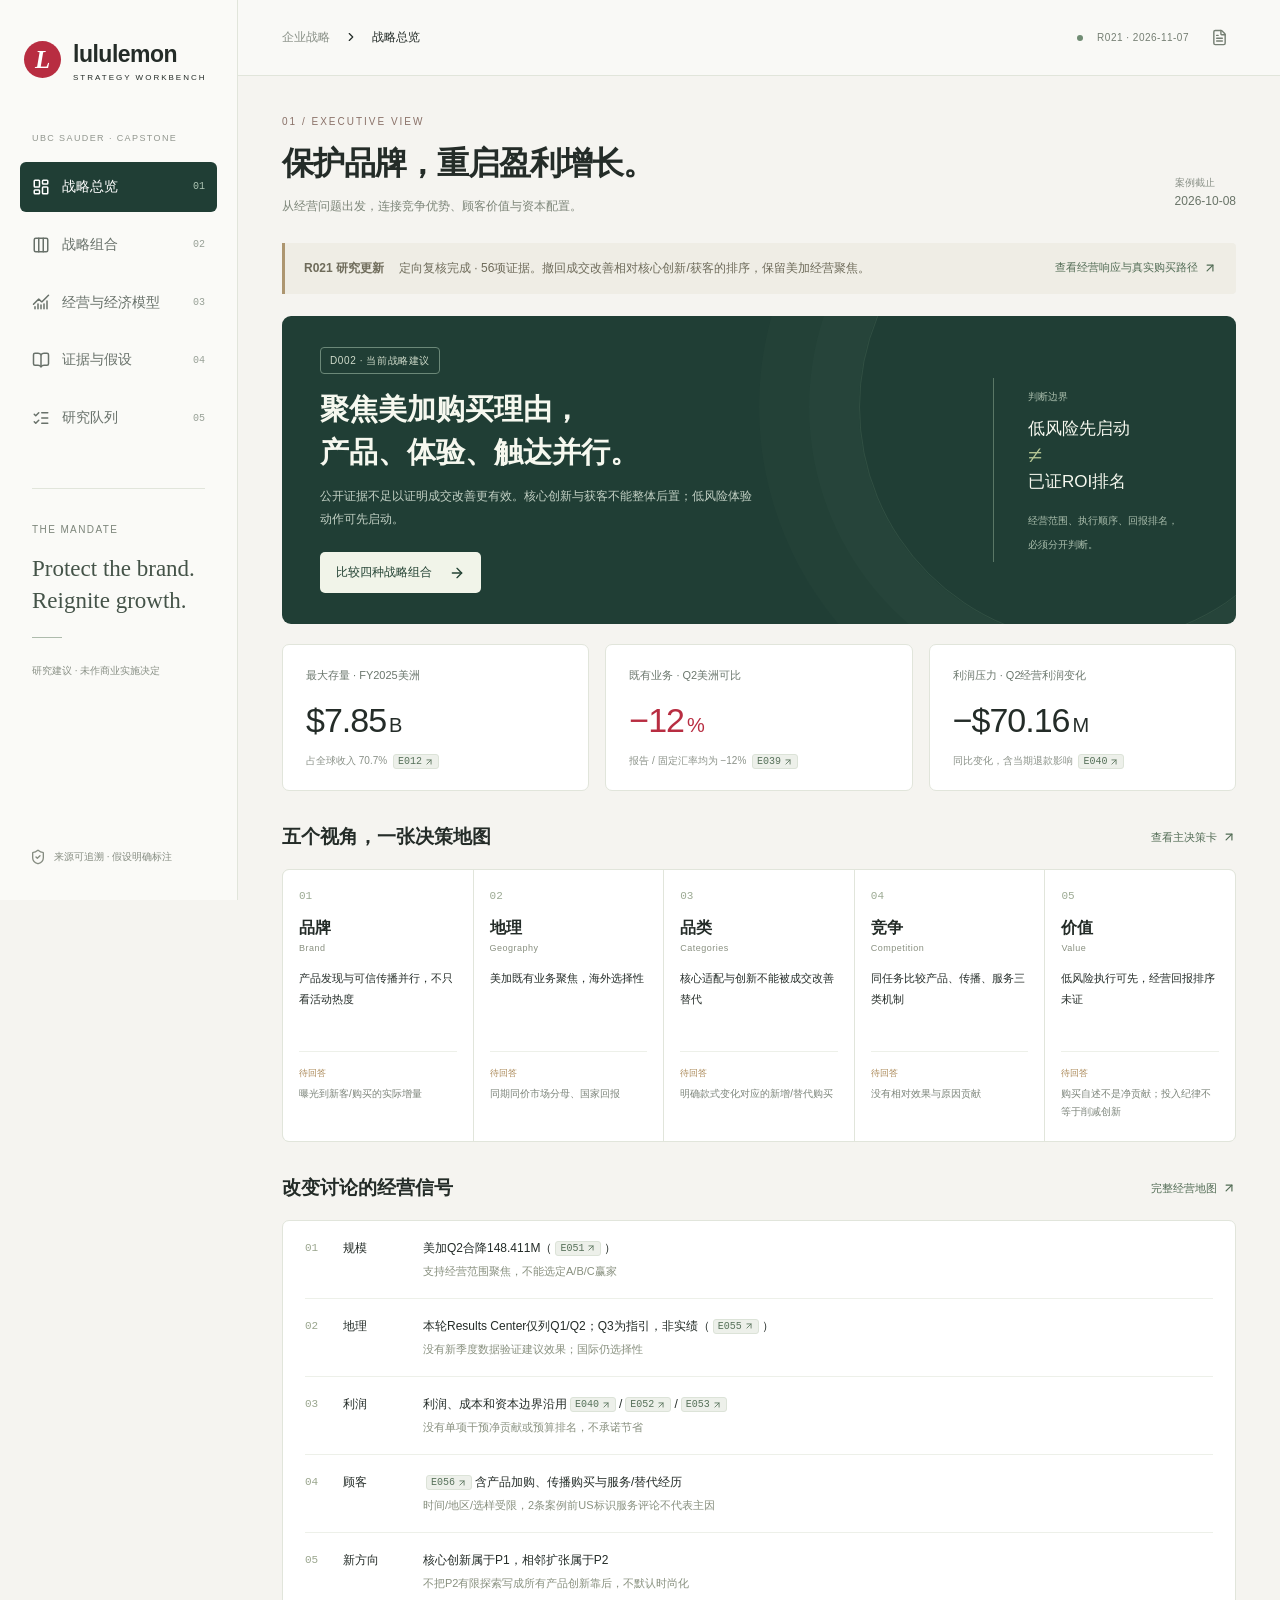
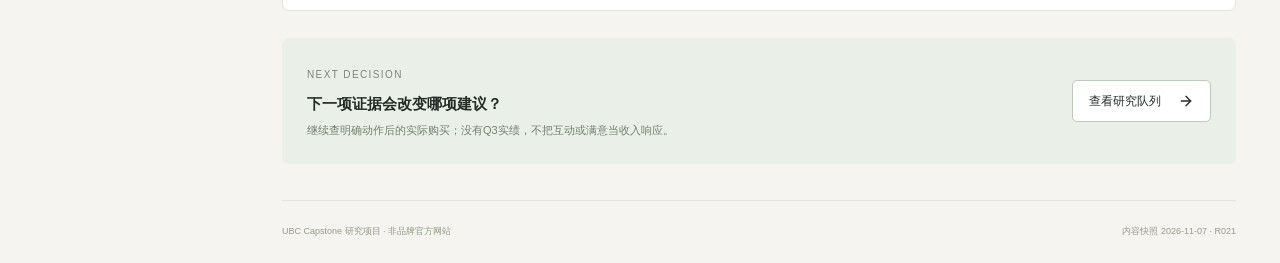
==== commit ea564e81: "Review public operating response and revise intervention priorities R021" ====
--- a/docs/index.html
+++ b/docs/index.html
@@ -5,48 +5,45 @@
 
 
 .audit-banner{margin-bottom:22px}.audit-disposition{background:#e9eee2;color:#4e633c}.hyp-card>.status{margin-left:9px}@media(max-width:760px){.evidence-row{flex-wrap:wrap}.evidence-row>div{min-width:180px}.evidence-row .status{margin-left:0}}
-</style></head><body><div id="root"></div><script>(()=>{var Um=Object.create;var bs=Object.defineProperty;var Bm=Object.getOwnPropertyDescriptor;var Om=Object.getOwnPropertyNames;var km=Object.getPrototypeOf,Hm=Object.prototype.hasOwnProperty;var oa=(e,a)=>()=>(a||e((a={exports:{}}).exports,a),a.exports);var qm=(e,a,t,l)=>{if(a&&typeof a=="object"||typeof a=="function")for(let u of Om(a))!Hm.call(e,u)&&u!==t&&bs(e,u,{get:()=>a[u],enumerable:!(l=Bm(a,u))||l.enumerable});return e};var pa=(e,a,t)=>(t=e!=null?Um(km(e)):{},qm(a||!e||!e.__esModule?bs(t,"default",{value:e,enumerable:!0}):t,e));var Hs=oa(ee=>{"use strict";function Hn(e,a){var t=e.length;e.push(a);e:for(;0<t;){var l=t-1>>>1,u=e[l];if(0<Vu(u,a))e[l]=a,e[t]=u,t=l;else break e}}function na(e){return e.length===0?null:e[0]}function Ku(e){if(e.length===0)return null;var a=e[0],t=e.pop();if(t!==a){e[0]=t;e:for(var l=0,u=e.length,o=u>>>1;l<o;){var n=2*(l+1)-1,f=e[n],s=n+1,c=e[s];if(0>Vu(f,t))s<u&&0>Vu(c,f)?(e[l]=c,e[s]=t,l=s):(e[l]=f,e[n]=t,l=n);else if(s<u&&0>Vu(c,t))e[l]=c,e[s]=t,l=s;else break e}}return a}function Vu(e,a){var t=e.sortIndex-a.sortIndex;return t!==0?t:e.id-a.id}ee.unstable_now=void 0;typeof performance=="object"&&typeof performance.now=="function"?(Es=performance,ee.unstable_now=function(){return Es.now()}):(Bn=Date,Ms=Bn.now(),ee.unstable_now=function(){return Bn.now()-Ms});var Es,Bn,Ms,La=[],qa=[],zm=1,Qe=null,Re=3,qn=!1,Dl=!1,Ul=!1,zn=!1,Ds=typeof setTimeout=="function"?setTimeout:null,Us=typeof clearTimeout=="function"?clearTimeout:null,ws=typeof setImmediate<"u"?setImmediate:null;function Yu(e){for(var a=na(qa);a!==null;){if(a.callback===null)Ku(qa);else if(a.startTime<=e)Ku(qa),a.sortIndex=a.expirationTime,Hn(La,a);else break;a=na(qa)}}function _n(e){if(Ul=!1,Yu(e),!Dl)if(na(La)!==null)Dl=!0,qt||(qt=!0,Ht());else{var a=na(qa);a!==null&&Fn(_n,a.startTime-e)}}var qt=!1,Bl=-1,Bs=5,Os=-1;function ks(){return zn?!0:!(ee.unstable_now()-Os<Bs)}function On(){if(zn=!1,qt){var e=ee.unstable_now();Os=e;var a=!0;try{e:{Dl=!1,Ul&&(Ul=!1,Us(Bl),Bl=-1),qn=!0;var t=Re;try{a:{for(Yu(e),Qe=na(La);Qe!==null&&!(Qe.expirationTime>e&&ks());){var l=Qe.callback;if(typeof l=="function"){Qe.callback=null,Re=Qe.priorityLevel;var u=l(Qe.expirationTime<=e);if(e=ee.unstable_now(),typeof u=="function"){Qe.callback=u,Yu(e),a=!0;break a}Qe===na(La)&&Ku(La),Yu(e)}else Ku(La);Qe=na(La)}if(Qe!==null)a=!0;else{var o=na(qa);o!==null&&Fn(_n,o.startTime-e),a=!1}}break e}finally{Qe=null,Re=t,qn=!1}a=void 0}}finally{a?Ht():qt=!1}}}var Ht;typeof ws=="function"?Ht=function(){ws(On)}:typeof MessageChannel<"u"?(kn=new MessageChannel,Ts=kn.port2,kn.port1.onmessage=On,Ht=function(){Ts.postMessage(null)}):Ht=function(){Ds(On,0)};var kn,Ts;function Fn(e,a){Bl=Ds(function(){e(ee.unstable_now())},a)}ee.unstable_IdlePriority=5;ee.unstable_ImmediatePriority=1;ee.unstable_LowPriority=4;ee.unstable_NormalPriority=3;ee.unstable_Profiling=null;ee.unstable_UserBlockingPriority=2;ee.unstable_cancelCallback=function(e){e.callback=null};ee.unstable_forceFrameRate=function(e){0>e||125<e?console.error("forceFrameRate takes a positive int between 0 and 125, forcing frame rates higher than 125 fps is not supported"):Bs=0<e?Math.floor(1e3/e):5};ee.unstable_getCurrentPriorityLevel=function(){return Re};ee.unstable_next=function(e){switch(Re){case 1:case 2:case 3:var a=3;break;default:a=Re}var t=Re;Re=a;try{return e()}finally{Re=t}};ee.unstable_requestPaint=function(){zn=!0};ee.unstable_runWithPriority=function(e,a){switch(e){case 1:case 2:case 3:case 4:case 5:break;default:e=3}var t=Re;Re=e;try{return a()}finally{Re=t}};ee.unstable_scheduleCallback=function(e,a,t){var l=ee.unstable_now();switch(typeof t=="object"&&t!==null?(t=t.delay,t=typeof t=="number"&&0<t?l+t:l):t=l,e){case 1:var u=-1;break;case 2:u=250;break;case 5:u=1073741823;break;case 4:u=1e4;break;default:u=5e3}return u=t+u,e={id:zm++,callback:a,priorityLevel:e,startTime:t,expirationTime:u,sortIndex:-1},t>l?(e.sortIndex=t,Hn(qa,e),na(La)===null&&e===na(qa)&&(Ul?(Us(Bl),Bl=-1):Ul=!0,Fn(_n,t-l))):(e.sortIndex=u,Hn(La,e),Dl||qn||(Dl=!0,qt||(qt=!0,Ht()))),e};ee.unstable_shouldYield=ks;ee.unstable_wrapCallback=function(e){var a=Re;return function(){var t=Re;Re=a;try{return e.apply(this,arguments)}finally{Re=t}}}});var zs=oa((W1,qs)=>{"use strict";qs.exports=Hs()});var Zs=oa(M=>{"use strict";var Gn=Symbol.for("react.transitional.element"),_m=Symbol.for("react.portal"),Fm=Symbol.for("react.fragment"),Nm=Symbol.for("react.strict_mode"),Pm=Symbol.for("react.profiler"),Gm=Symbol.for("react.consumer"),Qm=Symbol.for("react.context"),Xm=Symbol.for("react.forward_ref"),Vm=Symbol.for("react.suspense"),Ym=Symbol.for("react.memo"),Gs=Symbol.for("react.lazy"),Km=Symbol.for("react.activity"),_s=Symbol.iterator;function Zm(e){return e===null||typeof e!="object"?null:(e=_s&&e[_s]||e["@@iterator"],typeof e=="function"?e:null)}var Qs={isMounted:function(){return!1},enqueueForceUpdate:function(){},enqueueReplaceState:function(){},enqueueSetState:function(){}},Xs=Object.assign,Vs={};function _t(e,a,t){this.props=e,this.context=a,this.refs=Vs,this.updater=t||Qs}_t.prototype.isReactComponent={};_t.prototype.setState=function(e,a){if(typeof e!="object"&&typeof e!="function"&&e!=null)throw Error("takes an object of state variables to update or a function which returns an object of state variables.");this.updater.enqueueSetState(this,e,a,"setState")};_t.prototype.forceUpdate=function(e){this.updater.enqueueForceUpdate(this,e,"forceUpdate")};function Ys(){}Ys.prototype=_t.prototype;function Qn(e,a,t){this.props=e,this.context=a,this.refs=Vs,this.updater=t||Qs}var Xn=Qn.prototype=new Ys;Xn.constructor=Qn;Xs(Xn,_t.prototype);Xn.isPureReactComponent=!0;var Fs=Array.isArray;function Pn(){}var Z={H:null,A:null,T:null,S:null},Ks=Object.prototype.hasOwnProperty;function Vn(e,a,t){var l=t.ref;return{$$typeof:Gn,type:e,key:a,ref:l!==void 0?l:null,props:t}}function jm(e,a){return Vn(e.type,a,e.props)}function Yn(e){return typeof e=="object"&&e!==null&&e.$$typeof===Gn}function Wm(e){var a={"=":"=0",":":"=2"};return"$"+e.replace(/[=:]/g,function(t){return a[t]})}var Ns=/\/+/g;function Nn(e,a){return typeof e=="object"&&e!==null&&e.key!=null?Wm(""+e.key):a.toString(36)}function Jm(e){switch(e.status){case"fulfilled":return e.value;case"rejected":throw e.reason;default:switch(typeof e.status=="string"?e.then(Pn,Pn):(e.status="pending",e.then(function(a){e.status==="pending"&&(e.status="fulfilled",e.value=a)},function(a){e.status==="pending"&&(e.status="rejected",e.reason=a)})),e.status){case"fulfilled":return e.value;case"rejected":throw e.reason}}throw e}function zt(e,a,t,l,u){var o=typeof e;(o==="undefined"||o==="boolean")&&(e=null);var n=!1;if(e===null)n=!0;else switch(o){case"bigint":case"string":case"number":n=!0;break;case"object":switch(e.$$typeof){case Gn:case _m:n=!0;break;case Gs:return n=e._init,zt(n(e._payload),a,t,l,u)}}if(n)return u=u(e),n=l===""?"."+Nn(e,0):l,Fs(u)?(t="",n!=null&&(t=n.replace(Ns,"$&/")+"/"),zt(u,a,t,"",function(c){return c})):u!=null&&(Yn(u)&&(u=jm(u,t+(u.key==null||e&&e.key===u.key?"":(""+u.key).replace(Ns,"$&/")+"/")+n)),a.push(u)),1;n=0;var f=l===""?".":l+":";if(Fs(e))for(var s=0;s<e.length;s++)l=e[s],o=f+Nn(l,s),n+=zt(l,a,t,o,u);else if(s=Zm(e),typeof s=="function")for(e=s.call(e),s=0;!(l=e.next()).done;)l=l.value,o=f+Nn(l,s++),n+=zt(l,a,t,o,u);else if(o==="object"){if(typeof e.then=="function")return zt(Jm(e),a,t,l,u);throw a=String(e),Error("Objects are not valid as a React child (found: "+(a==="[object Object]"?"object with keys {"+Object.keys(e).join(", ")+"}":a)+"). If you meant to render a collection of children, use an array instead.")}return n}function Zu(e,a,t){if(e==null)return e;var l=[],u=0;return zt(e,l,"","",function(o){return a.call(t,o,u++)}),l}function $m(e){if(e._status===-1){var a=e._result;a=a(),a.then(function(t){(e._status===0||e._status===-1)&&(e._status=1,e._result=t)},function(t){(e._status===0||e._status===-1)&&(e._status=2,e._result=t)}),e._status===-1&&(e._status=0,e._result=a)}if(e._status===1)return e._result.default;throw e._result}var Ps=typeof reportError=="function"?reportError:function(e){if(typeof window=="object"&&typeof window.ErrorEvent=="function"){var a=new window.ErrorEvent("error",{bubbles:!0,cancelable:!0,message:typeof e=="object"&&e!==null&&typeof e.message=="string"?String(e.message):String(e),error:e});if(!window.dispatchEvent(a))return}else if(typeof process=="object"&&typeof process.emit=="function"){process.emit("uncaughtException",e);return}console.error(e)},e2={map:Zu,forEach:function(e,a,t){Zu(e,function(){a.apply(this,arguments)},t)},count:function(e){var a=0;return Zu(e,function(){a++}),a},toArray:function(e){return Zu(e,function(a){return a})||[]},only:function(e){if(!Yn(e))throw Error("React.Children.only expected to receive a single React element child.");return e}};M.Activity=Km;M.Children=e2;M.Component=_t;M.Fragment=Fm;M.Profiler=Pm;M.PureComponent=Qn;M.StrictMode=Nm;M.Suspense=Vm;M.__CLIENT_INTERNALS_DO_NOT_USE_OR_WARN_USERS_THEY_CANNOT_UPGRADE=Z;M.__COMPILER_RUNTIME={__proto__:null,c:function(e){return Z.H.useMemoCache(e)}};M.cache=function(e){return function(){return e.apply(null,arguments)}};M.cacheSignal=function(){return null};M.cloneElement=function(e,a,t){if(e==null)throw Error("The argument must be a React element, but you passed "+e+".");var l=Xs({},e.props),u=e.key;if(a!=null)for(o in a.key!==void 0&&(u=""+a.key),a)!Ks.call(a,o)||o==="key"||o==="__self"||o==="__source"||o==="ref"&&a.ref===void 0||(l[o]=a[o]);var o=arguments.length-2;if(o===1)l.children=t;else if(1<o){for(var n=Array(o),f=0;f<o;f++)n[f]=arguments[f+2];l.children=n}return Vn(e.type,u,l)};M.createContext=function(e){return e={$$typeof:Qm,_currentValue:e,_currentValue2:e,_threadCount:0,Provider:null,Consumer:null},e.Provider=e,e.Consumer={$$typeof:Gm,_context:e},e};M.createElement=function(e,a,t){var l,u={},o=null;if(a!=null)for(l in a.key!==void 0&&(o=""+a.key),a)Ks.call(a,l)&&l!=="key"&&l!=="__self"&&l!=="__source"&&(u[l]=a[l]);var n=arguments.length-2;if(n===1)u.children=t;else if(1<n){for(var f=Array(n),s=0;s<n;s++)f[s]=arguments[s+2];u.children=f}if(e&&e.defaultProps)for(l in n=e.defaultProps,n)u[l]===void 0&&(u[l]=n[l]);return Vn(e,o,u)};M.createRef=function(){return{current:null}};M.forwardRef=function(e){return{$$typeof:Xm,render:e}};M.isValidElement=Yn;M.lazy=function(e){return{$$typeof:Gs,_payload:{_status:-1,_result:e},_init:$m}};M.memo=function(e,a){return{$$typeof:Ym,type:e,compare:a===void 0?null:a}};M.startTransition=function(e){var a=Z.T,t={};Z.T=t;try{var l=e(),u=Z.S;u!==null&&u(t,l),typeof l=="object"&&l!==null&&typeof l.then=="function"&&l.then(Pn,Ps)}catch(o){Ps(o)}finally{a!==null&&t.types!==null&&(a.types=t.types),Z.T=a}};M.unstable_useCacheRefresh=function(){return Z.H.useCacheRefresh()};M.use=function(e){return Z.H.use(e)};M.useActionState=function(e,a,t){return Z.H.useActionState(e,a,t)};M.useCallback=function(e,a){return Z.H.useCallback(e,a)};M.useContext=function(e){return Z.H.useContext(e)};M.useDebugValue=function(){};M.useDeferredValue=function(e,a){return Z.H.useDeferredValue(e,a)};M.useEffect=function(e,a){return Z.H.useEffect(e,a)};M.useEffectEvent=function(e){return Z.H.useEffectEvent(e)};M.useId=function(){return Z.H.useId()};M.useImperativeHandle=function(e,a,t){return Z.H.useImperativeHandle(e,a,t)};M.useInsertionEffect=function(e,a){return Z.H.useInsertionEffect(e,a)};M.useLayoutEffect=function(e,a){return Z.H.useLayoutEffect(e,a)};M.useMemo=function(e,a){return Z.H.useMemo(e,a)};M.useOptimistic=function(e,a){return Z.H.useOptimistic(e,a)};M.useReducer=function(e,a,t){return Z.H.useReducer(e,a,t)};M.useRef=function(e){return Z.H.useRef(e)};M.useState=function(e){return Z.H.useState(e)};M.useSyncExternalStore=function(e,a,t){return Z.H.useSyncExternalStore(e,a,t)};M.useTransition=function(){return Z.H.useTransition()};M.version="19.2.6"});var pt=oa(($1,js)=>{"use strict";js.exports=Zs()});var Js=oa(Ae=>{"use strict";var a2=pt();function Ws(e){var a="https://react.dev/errors/"+e;if(1<arguments.length){a+="?args[]="+encodeURIComponent(arguments[1]);for(var t=2;t<arguments.length;t++)a+="&args[]="+encodeURIComponent(arguments[t])}return"Minified React error #"+e+"; visit "+a+" for the full message or use the non-minified dev environment for full errors and additional helpful warnings."}function za(){}var ve={d:{f:za,r:function(){throw Error(Ws(522))},D:za,C:za,L:za,m:za,X:za,S:za,M:za},p:0,findDOMNode:null},t2=Symbol.for("react.portal");function l2(e,a,t){var l=3<arguments.length&&arguments[3]!==void 0?arguments[3]:null;return{$$typeof:t2,key:l==null?null:""+l,children:e,containerInfo:a,implementation:t}}var Ol=a2.__CLIENT_INTERNALS_DO_NOT_USE_OR_WARN_USERS_THEY_CANNOT_UPGRADE;function ju(e,a){if(e==="font")return"";if(typeof a=="string")return a==="use-credentials"?a:""}Ae.__DOM_INTERNALS_DO_NOT_USE_OR_WARN_USERS_THEY_CANNOT_UPGRADE=ve;Ae.createPortal=function(e,a){var t=2<arguments.length&&arguments[2]!==void 0?arguments[2]:null;if(!a||a.nodeType!==1&&a.nodeType!==9&&a.nodeType!==11)throw Error(Ws(299));return l2(e,a,null,t)};Ae.flushSync=function(e){var a=Ol.T,t=ve.p;try{if(Ol.T=null,ve.p=2,e)return e()}finally{Ol.T=a,ve.p=t,ve.d.f()}};Ae.preconnect=function(e,a){typeof e=="string"&&(a?(a=a.crossOrigin,a=typeof a=="string"?a==="use-credentials"?a:"":void 0):a=null,ve.d.C(e,a))};Ae.prefetchDNS=function(e){typeof e=="string"&&ve.d.D(e)};Ae.preinit=function(e,a){if(typeof e=="string"&&a&&typeof a.as=="string"){var t=a.as,l=ju(t,a.crossOrigin),u=typeof a.integrity=="string"?a.integrity:void 0,o=typeof a.fetchPriority=="string"?a.fetchPriority:void 0;t==="style"?ve.d.S(e,typeof a.precedence=="string"?a.precedence:void 0,{crossOrigin:l,integrity:u,fetchPriority:o}):t==="script"&&ve.d.X(e,{crossOrigin:l,integrity:u,fetchPriority:o,nonce:typeof a.nonce=="string"?a.nonce:void 0})}};Ae.preinitModule=function(e,a){if(typeof e=="string")if(typeof a=="object"&&a!==null){if(a.as==null||a.as==="script"){var t=ju(a.as,a.crossOrigin);ve.d.M(e,{crossOrigin:t,integrity:typeof a.integrity=="string"?a.integrity:void 0,nonce:typeof a.nonce=="string"?a.nonce:void 0})}}else a==null&&ve.d.M(e)};Ae.preload=function(e,a){if(typeof e=="string"&&typeof a=="object"&&a!==null&&typeof a.as=="string"){var t=a.as,l=ju(t,a.crossOrigin);ve.d.L(e,t,{crossOrigin:l,integrity:typeof a.integrity=="string"?a.integrity:void 0,nonce:typeof a.nonce=="string"?a.nonce:void 0,type:typeof a.type=="string"?a.type:void 0,fetchPriority:typeof a.fetchPriority=="string"?a.fetchPriority:void 0,referrerPolicy:typeof a.referrerPolicy=="string"?a.referrerPolicy:void 0,imageSrcSet:typeof a.imageSrcSet=="string"?a.imageSrcSet:void 0,imageSizes:typeof a.imageSizes=="string"?a.imageSizes:void 0,media:typeof a.media=="string"?a.media:void 0})}};Ae.preloadModule=function(e,a){if(typeof e=="string")if(a){var t=ju(a.as,a.crossOrigin);ve.d.m(e,{as:typeof a.as=="string"&&a.as!=="script"?a.as:void 0,crossOrigin:t,integrity:typeof a.integrity=="string"?a.integrity:void 0})}else ve.d.m(e)};Ae.requestFormReset=function(e){ve.d.r(e)};Ae.unstable_batchedUpdates=function(e,a){return e(a)};Ae.useFormState=function(e,a,t){return Ol.H.useFormState(e,a,t)};Ae.useFormStatus=function(){return Ol.H.useHostTransitionStatus()};Ae.version="19.2.6"});var ai=oa((aL,ei)=>{"use strict";function $s(){if(!(typeof __REACT_DEVTOOLS_GLOBAL_HOOK__>"u"||typeof __REACT_DEVTOOLS_GLOBAL_HOOK__.checkDCE!="function"))try{__REACT_DEVTOOLS_GLOBAL_HOOK__.checkDCE($s)}catch(e){console.error(e)}}$s(),ei.exports=Js()});var mm=oa(Rn=>{"use strict";var ce=zs(),Er=pt(),u2=ai();function S(e){var a="https://react.dev/errors/"+e;if(1<arguments.length){a+="?args[]="+encodeURIComponent(arguments[1]);for(var t=2;t<arguments.length;t++)a+="&args[]="+encodeURIComponent(arguments[t])}return"Minified React error #"+e+"; visit "+a+" for the full message or use the non-minified dev environment for full errors and additional helpful warnings."}function Mr(e){return!(!e||e.nodeType!==1&&e.nodeType!==9&&e.nodeType!==11)}function xu(e){var a=e,t=e;if(e.alternate)for(;a.return;)a=a.return;else{e=a;do a=e,(a.flags&4098)!==0&&(t=a.return),e=a.return;while(e)}return a.tag===3?t:null}function wr(e){if(e.tag===13){var a=e.memoizedState;if(a===null&&(e=e.alternate,e!==null&&(a=e.memoizedState)),a!==null)return a.dehydrated}return null}function Tr(e){if(e.tag===31){var a=e.memoizedState;if(a===null&&(e=e.alternate,e!==null&&(a=e.memoizedState)),a!==null)return a.dehydrated}return null}function ti(e){if(xu(e)!==e)throw Error(S(188))}function o2(e){var a=e.alternate;if(!a){if(a=xu(e),a===null)throw Error(S(188));return a!==e?null:e}for(var t=e,l=a;;){var u=t.return;if(u===null)break;var o=u.alternate;if(o===null){if(l=u.return,l!==null){t=l;continue}break}if(u.child===o.child){for(o=u.child;o;){if(o===t)return ti(u),e;if(o===l)return ti(u),a;o=o.sibling}throw Error(S(188))}if(t.return!==l.return)t=u,l=o;else{for(var n=!1,f=u.child;f;){if(f===t){n=!0,t=u,l=o;break}if(f===l){n=!0,l=u,t=o;break}f=f.sibling}if(!n){for(f=o.child;f;){if(f===t){n=!0,t=o,l=u;break}if(f===l){n=!0,l=o,t=u;break}f=f.sibling}if(!n)throw Error(S(189))}}if(t.alternate!==l)throw Error(S(190))}if(t.tag!==3)throw Error(S(188));return t.stateNode.current===t?e:a}function Dr(e){var a=e.tag;if(a===5||a===26||a===27||a===6)return e;for(e=e.child;e!==null;){if(a=Dr(e),a!==null)return a;e=e.sibling}return null}var J=Object.assign,n2=Symbol.for("react.element"),Wu=Symbol.for("react.transitional.element"),Pl=Symbol.for("react.portal"),Xt=Symbol.for("react.fragment"),Ur=Symbol.for("react.strict_mode"),Mf=Symbol.for("react.profiler"),Br=Symbol.for("react.consumer"),Ra=Symbol.for("react.context"),Rd=Symbol.for("react.forward_ref"),wf=Symbol.for("react.suspense"),Tf=Symbol.for("react.suspense_list"),vd=Symbol.for("react.memo"),_a=Symbol.for("react.lazy"),Df=Symbol.for("react.activity"),f2=Symbol.for("react.memo_cache_sentinel"),li=Symbol.iterator;function kl(e){return e===null||typeof e!="object"?null:(e=li&&e[li]||e["@@iterator"],typeof e=="function"?e:null)}var d2=Symbol.for("react.client.reference");function Uf(e){if(e==null)return null;if(typeof e=="function")return e.$$typeof===d2?null:e.displayName||e.name||null;if(typeof e=="string")return e;switch(e){case Xt:return"Fragment";case Mf:return"Profiler";case Ur:return"StrictMode";case wf:return"Suspense";case Tf:return"SuspenseList";case Df:return"Activity"}if(typeof e=="object")switch(e.$$typeof){case Pl:return"Portal";case Ra:return e.displayName||"Context";case Br:return(e._context.displayName||"Context")+".Consumer";case Rd:var a=e.render;return e=e.displayName,e||(e=a.displayName||a.name||"",e=e!==""?"ForwardRef("+e+")":"ForwardRef"),e;case vd:return a=e.displayName||null,a!==null?a:Uf(e.type)||"Memo";case _a:a=e._payload,e=e._init;try{return Uf(e(a))}catch{}}return null}var Gl=Array.isArray,b=Er.__CLIENT_INTERNALS_DO_NOT_USE_OR_WARN_USERS_THEY_CANNOT_UPGRADE,F=u2.__DOM_INTERNALS_DO_NOT_USE_OR_WARN_USERS_THEY_CANNOT_UPGRADE,xt={pending:!1,data:null,method:null,action:null},Bf=[],Vt=-1;function ra(e){return{current:e}}function he(e){0>Vt||(e.current=Bf[Vt],Bf[Vt]=null,Vt--)}function K(e,a){Vt++,Bf[Vt]=e.current,e.current=a}var ia=ra(null),nu=ra(null),ja=ra(null),Do=ra(null);function Uo(e,a){switch(K(ja,a),K(nu,e),K(ia,null),a.nodeType){case 9:case 11:e=(e=a.documentElement)&&(e=e.namespaceURI)?ir(e):0;break;default:if(e=a.tagName,a=a.namespaceURI)a=ir(a),e=$0(a,e);else switch(e){case"svg":e=1;break;case"math":e=2;break;default:e=0}}he(ia),K(ia,e)}function il(){he(ia),he(nu),he(ja)}function Of(e){e.memoizedState!==null&&K(Do,e);var a=ia.current,t=$0(a,e.type);a!==t&&(K(nu,e),K(ia,t))}function Bo(e){nu.current===e&&(he(ia),he(nu)),Do.current===e&&(he(Do),Cu._currentValue=xt)}var Kn,ui;function ht(e){if(Kn===void 0)try{throw Error()}catch(t){var a=t.stack.trim().match(/\n( *(at )?)/);Kn=a&&a[1]||"",ui=-1<t.stack.indexOf(`
+</style></head><body><div id="root"></div><script>(()=>{var Um=Object.create;var bs=Object.defineProperty;var Bm=Object.getOwnPropertyDescriptor;var Om=Object.getOwnPropertyNames;var km=Object.getPrototypeOf,Hm=Object.prototype.hasOwnProperty;var oa=(e,a)=>()=>(a||e((a={exports:{}}).exports,a),a.exports);var qm=(e,a,t,l)=>{if(a&&typeof a=="object"||typeof a=="function")for(let u of Om(a))!Hm.call(e,u)&&u!==t&&bs(e,u,{get:()=>a[u],enumerable:!(l=Bm(a,u))||l.enumerable});return e};var pa=(e,a,t)=>(t=e!=null?Um(km(e)):{},qm(a||!e||!e.__esModule?bs(t,"default",{value:e,enumerable:!0}):t,e));var Hs=oa(ee=>{"use strict";function Hn(e,a){var t=e.length;e.push(a);e:for(;0<t;){var l=t-1>>>1,u=e[l];if(0<Vu(u,a))e[l]=a,e[t]=u,t=l;else break e}}function na(e){return e.length===0?null:e[0]}function Ku(e){if(e.length===0)return null;var a=e[0],t=e.pop();if(t!==a){e[0]=t;e:for(var l=0,u=e.length,o=u>>>1;l<o;){var n=2*(l+1)-1,d=e[n],s=n+1,c=e[s];if(0>Vu(d,t))s<u&&0>Vu(c,d)?(e[l]=c,e[s]=t,l=s):(e[l]=d,e[n]=t,l=n);else if(s<u&&0>Vu(c,t))e[l]=c,e[s]=t,l=s;else break e}}return a}function Vu(e,a){var t=e.sortIndex-a.sortIndex;return t!==0?t:e.id-a.id}ee.unstable_now=void 0;typeof performance=="object"&&typeof performance.now=="function"?(Es=performance,ee.unstable_now=function(){return Es.now()}):(Bn=Date,ws=Bn.now(),ee.unstable_now=function(){return Bn.now()-ws});var Es,Bn,ws,La=[],qa=[],_m=1,Ge=null,Re=3,qn=!1,Dl=!1,Ul=!1,_n=!1,Ds=typeof setTimeout=="function"?setTimeout:null,Us=typeof clearTimeout=="function"?clearTimeout:null,Ms=typeof setImmediate<"u"?setImmediate:null;function Yu(e){for(var a=na(qa);a!==null;){if(a.callback===null)Ku(qa);else if(a.startTime<=e)Ku(qa),a.sortIndex=a.expirationTime,Hn(La,a);else break;a=na(qa)}}function zn(e){if(Ul=!1,Yu(e),!Dl)if(na(La)!==null)Dl=!0,qt||(qt=!0,Ht());else{var a=na(qa);a!==null&&Fn(zn,a.startTime-e)}}var qt=!1,Bl=-1,Bs=5,Os=-1;function ks(){return _n?!0:!(ee.unstable_now()-Os<Bs)}function On(){if(_n=!1,qt){var e=ee.unstable_now();Os=e;var a=!0;try{e:{Dl=!1,Ul&&(Ul=!1,Us(Bl),Bl=-1),qn=!0;var t=Re;try{a:{for(Yu(e),Ge=na(La);Ge!==null&&!(Ge.expirationTime>e&&ks());){var l=Ge.callback;if(typeof l=="function"){Ge.callback=null,Re=Ge.priorityLevel;var u=l(Ge.expirationTime<=e);if(e=ee.unstable_now(),typeof u=="function"){Ge.callback=u,Yu(e),a=!0;break a}Ge===na(La)&&Ku(La),Yu(e)}else Ku(La);Ge=na(La)}if(Ge!==null)a=!0;else{var o=na(qa);o!==null&&Fn(zn,o.startTime-e),a=!1}}break e}finally{Ge=null,Re=t,qn=!1}a=void 0}}finally{a?Ht():qt=!1}}}var Ht;typeof Ms=="function"?Ht=function(){Ms(On)}:typeof MessageChannel<"u"?(kn=new MessageChannel,Ts=kn.port2,kn.port1.onmessage=On,Ht=function(){Ts.postMessage(null)}):Ht=function(){Ds(On,0)};var kn,Ts;function Fn(e,a){Bl=Ds(function(){e(ee.unstable_now())},a)}ee.unstable_IdlePriority=5;ee.unstable_ImmediatePriority=1;ee.unstable_LowPriority=4;ee.unstable_NormalPriority=3;ee.unstable_Profiling=null;ee.unstable_UserBlockingPriority=2;ee.unstable_cancelCallback=function(e){e.callback=null};ee.unstable_forceFrameRate=function(e){0>e||125<e?console.error("forceFrameRate takes a positive int between 0 and 125, forcing frame rates higher than 125 fps is not supported"):Bs=0<e?Math.floor(1e3/e):5};ee.unstable_getCurrentPriorityLevel=function(){return Re};ee.unstable_next=function(e){switch(Re){case 1:case 2:case 3:var a=3;break;default:a=Re}var t=Re;Re=a;try{return e()}finally{Re=t}};ee.unstable_requestPaint=function(){_n=!0};ee.unstable_runWithPriority=function(e,a){switch(e){case 1:case 2:case 3:case 4:case 5:break;default:e=3}var t=Re;Re=e;try{return a()}finally{Re=t}};ee.unstable_scheduleCallback=function(e,a,t){var l=ee.unstable_now();switch(typeof t=="object"&&t!==null?(t=t.delay,t=typeof t=="number"&&0<t?l+t:l):t=l,e){case 1:var u=-1;break;case 2:u=250;break;case 5:u=1073741823;break;case 4:u=1e4;break;default:u=5e3}return u=t+u,e={id:_m++,callback:a,priorityLevel:e,startTime:t,expirationTime:u,sortIndex:-1},t>l?(e.sortIndex=t,Hn(qa,e),na(La)===null&&e===na(qa)&&(Ul?(Us(Bl),Bl=-1):Ul=!0,Fn(zn,t-l))):(e.sortIndex=u,Hn(La,e),Dl||qn||(Dl=!0,qt||(qt=!0,Ht()))),e};ee.unstable_shouldYield=ks;ee.unstable_wrapCallback=function(e){var a=Re;return function(){var t=Re;Re=a;try{return e.apply(this,arguments)}finally{Re=t}}}});var _s=oa((W1,qs)=>{"use strict";qs.exports=Hs()});var Zs=oa(w=>{"use strict";var Qn=Symbol.for("react.transitional.element"),zm=Symbol.for("react.portal"),Fm=Symbol.for("react.fragment"),Nm=Symbol.for("react.strict_mode"),Pm=Symbol.for("react.profiler"),Qm=Symbol.for("react.consumer"),Gm=Symbol.for("react.context"),Xm=Symbol.for("react.forward_ref"),Vm=Symbol.for("react.suspense"),Ym=Symbol.for("react.memo"),Qs=Symbol.for("react.lazy"),Km=Symbol.for("react.activity"),zs=Symbol.iterator;function Zm(e){return e===null||typeof e!="object"?null:(e=zs&&e[zs]||e["@@iterator"],typeof e=="function"?e:null)}var Gs={isMounted:function(){return!1},enqueueForceUpdate:function(){},enqueueReplaceState:function(){},enqueueSetState:function(){}},Xs=Object.assign,Vs={};function zt(e,a,t){this.props=e,this.context=a,this.refs=Vs,this.updater=t||Gs}zt.prototype.isReactComponent={};zt.prototype.setState=function(e,a){if(typeof e!="object"&&typeof e!="function"&&e!=null)throw Error("takes an object of state variables to update or a function which returns an object of state variables.");this.updater.enqueueSetState(this,e,a,"setState")};zt.prototype.forceUpdate=function(e){this.updater.enqueueForceUpdate(this,e,"forceUpdate")};function Ys(){}Ys.prototype=zt.prototype;function Gn(e,a,t){this.props=e,this.context=a,this.refs=Vs,this.updater=t||Gs}var Xn=Gn.prototype=new Ys;Xn.constructor=Gn;Xs(Xn,zt.prototype);Xn.isPureReactComponent=!0;var Fs=Array.isArray;function Pn(){}var Z={H:null,A:null,T:null,S:null},Ks=Object.prototype.hasOwnProperty;function Vn(e,a,t){var l=t.ref;return{$$typeof:Qn,type:e,key:a,ref:l!==void 0?l:null,props:t}}function jm(e,a){return Vn(e.type,a,e.props)}function Yn(e){return typeof e=="object"&&e!==null&&e.$$typeof===Qn}function Wm(e){var a={"=":"=0",":":"=2"};return"$"+e.replace(/[=:]/g,function(t){return a[t]})}var Ns=/\/+/g;function Nn(e,a){return typeof e=="object"&&e!==null&&e.key!=null?Wm(""+e.key):a.toString(36)}function Jm(e){switch(e.status){case"fulfilled":return e.value;case"rejected":throw e.reason;default:switch(typeof e.status=="string"?e.then(Pn,Pn):(e.status="pending",e.then(function(a){e.status==="pending"&&(e.status="fulfilled",e.value=a)},function(a){e.status==="pending"&&(e.status="rejected",e.reason=a)})),e.status){case"fulfilled":return e.value;case"rejected":throw e.reason}}throw e}function _t(e,a,t,l,u){var o=typeof e;(o==="undefined"||o==="boolean")&&(e=null);var n=!1;if(e===null)n=!0;else switch(o){case"bigint":case"string":case"number":n=!0;break;case"object":switch(e.$$typeof){case Qn:case zm:n=!0;break;case Qs:return n=e._init,_t(n(e._payload),a,t,l,u)}}if(n)return u=u(e),n=l===""?"."+Nn(e,0):l,Fs(u)?(t="",n!=null&&(t=n.replace(Ns,"$&/")+"/"),_t(u,a,t,"",function(c){return c})):u!=null&&(Yn(u)&&(u=jm(u,t+(u.key==null||e&&e.key===u.key?"":(""+u.key).replace(Ns,"$&/")+"/")+n)),a.push(u)),1;n=0;var d=l===""?".":l+":";if(Fs(e))for(var s=0;s<e.length;s++)l=e[s],o=d+Nn(l,s),n+=_t(l,a,t,o,u);else if(s=Zm(e),typeof s=="function")for(e=s.call(e),s=0;!(l=e.next()).done;)l=l.value,o=d+Nn(l,s++),n+=_t(l,a,t,o,u);else if(o==="object"){if(typeof e.then=="function")return _t(Jm(e),a,t,l,u);throw a=String(e),Error("Objects are not valid as a React child (found: "+(a==="[object Object]"?"object with keys {"+Object.keys(e).join(", ")+"}":a)+"). If you meant to render a collection of children, use an array instead.")}return n}function Zu(e,a,t){if(e==null)return e;var l=[],u=0;return _t(e,l,"","",function(o){return a.call(t,o,u++)}),l}function $m(e){if(e._status===-1){var a=e._result;a=a(),a.then(function(t){(e._status===0||e._status===-1)&&(e._status=1,e._result=t)},function(t){(e._status===0||e._status===-1)&&(e._status=2,e._result=t)}),e._status===-1&&(e._status=0,e._result=a)}if(e._status===1)return e._result.default;throw e._result}var Ps=typeof reportError=="function"?reportError:function(e){if(typeof window=="object"&&typeof window.ErrorEvent=="function"){var a=new window.ErrorEvent("error",{bubbles:!0,cancelable:!0,message:typeof e=="object"&&e!==null&&typeof e.message=="string"?String(e.message):String(e),error:e});if(!window.dispatchEvent(a))return}else if(typeof process=="object"&&typeof process.emit=="function"){process.emit("uncaughtException",e);return}console.error(e)},e2={map:Zu,forEach:function(e,a,t){Zu(e,function(){a.apply(this,arguments)},t)},count:function(e){var a=0;return Zu(e,function(){a++}),a},toArray:function(e){return Zu(e,function(a){return a})||[]},only:function(e){if(!Yn(e))throw Error("React.Children.only expected to receive a single React element child.");return e}};w.Activity=Km;w.Children=e2;w.Component=zt;w.Fragment=Fm;w.Profiler=Pm;w.PureComponent=Gn;w.StrictMode=Nm;w.Suspense=Vm;w.__CLIENT_INTERNALS_DO_NOT_USE_OR_WARN_USERS_THEY_CANNOT_UPGRADE=Z;w.__COMPILER_RUNTIME={__proto__:null,c:function(e){return Z.H.useMemoCache(e)}};w.cache=function(e){return function(){return e.apply(null,arguments)}};w.cacheSignal=function(){return null};w.cloneElement=function(e,a,t){if(e==null)throw Error("The argument must be a React element, but you passed "+e+".");var l=Xs({},e.props),u=e.key;if(a!=null)for(o in a.key!==void 0&&(u=""+a.key),a)!Ks.call(a,o)||o==="key"||o==="__self"||o==="__source"||o==="ref"&&a.ref===void 0||(l[o]=a[o]);var o=arguments.length-2;if(o===1)l.children=t;else if(1<o){for(var n=Array(o),d=0;d<o;d++)n[d]=arguments[d+2];l.children=n}return Vn(e.type,u,l)};w.createContext=function(e){return e={$$typeof:Gm,_currentValue:e,_currentValue2:e,_threadCount:0,Provider:null,Consumer:null},e.Provider=e,e.Consumer={$$typeof:Qm,_context:e},e};w.createElement=function(e,a,t){var l,u={},o=null;if(a!=null)for(l in a.key!==void 0&&(o=""+a.key),a)Ks.call(a,l)&&l!=="key"&&l!=="__self"&&l!=="__source"&&(u[l]=a[l]);var n=arguments.length-2;if(n===1)u.children=t;else if(1<n){for(var d=Array(n),s=0;s<n;s++)d[s]=arguments[s+2];u.children=d}if(e&&e.defaultProps)for(l in n=e.defaultProps,n)u[l]===void 0&&(u[l]=n[l]);return Vn(e,o,u)};w.createRef=function(){return{current:null}};w.forwardRef=function(e){return{$$typeof:Xm,render:e}};w.isValidElement=Yn;w.lazy=function(e){return{$$typeof:Qs,_payload:{_status:-1,_result:e},_init:$m}};w.memo=function(e,a){return{$$typeof:Ym,type:e,compare:a===void 0?null:a}};w.startTransition=function(e){var a=Z.T,t={};Z.T=t;try{var l=e(),u=Z.S;u!==null&&u(t,l),typeof l=="object"&&l!==null&&typeof l.then=="function"&&l.then(Pn,Ps)}catch(o){Ps(o)}finally{a!==null&&t.types!==null&&(a.types=t.types),Z.T=a}};w.unstable_useCacheRefresh=function(){return Z.H.useCacheRefresh()};w.use=function(e){return Z.H.use(e)};w.useActionState=function(e,a,t){return Z.H.useActionState(e,a,t)};w.useCallback=function(e,a){return Z.H.useCallback(e,a)};w.useContext=function(e){return Z.H.useContext(e)};w.useDebugValue=function(){};w.useDeferredValue=function(e,a){return Z.H.useDeferredValue(e,a)};w.useEffect=function(e,a){return Z.H.useEffect(e,a)};w.useEffectEvent=function(e){return Z.H.useEffectEvent(e)};w.useId=function(){return Z.H.useId()};w.useImperativeHandle=function(e,a,t){return Z.H.useImperativeHandle(e,a,t)};w.useInsertionEffect=function(e,a){return Z.H.useInsertionEffect(e,a)};w.useLayoutEffect=function(e,a){return Z.H.useLayoutEffect(e,a)};w.useMemo=function(e,a){return Z.H.useMemo(e,a)};w.useOptimistic=function(e,a){return Z.H.useOptimistic(e,a)};w.useReducer=function(e,a,t){return Z.H.useReducer(e,a,t)};w.useRef=function(e){return Z.H.useRef(e)};w.useState=function(e){return Z.H.useState(e)};w.useSyncExternalStore=function(e,a,t){return Z.H.useSyncExternalStore(e,a,t)};w.useTransition=function(){return Z.H.useTransition()};w.version="19.2.6"});var pt=oa(($1,js)=>{"use strict";js.exports=Zs()});var Js=oa(Ae=>{"use strict";var a2=pt();function Ws(e){var a="https://react.dev/errors/"+e;if(1<arguments.length){a+="?args[]="+encodeURIComponent(arguments[1]);for(var t=2;t<arguments.length;t++)a+="&args[]="+encodeURIComponent(arguments[t])}return"Minified React error #"+e+"; visit "+a+" for the full message or use the non-minified dev environment for full errors and additional helpful warnings."}function _a(){}var ve={d:{f:_a,r:function(){throw Error(Ws(522))},D:_a,C:_a,L:_a,m:_a,X:_a,S:_a,M:_a},p:0,findDOMNode:null},t2=Symbol.for("react.portal");function l2(e,a,t){var l=3<arguments.length&&arguments[3]!==void 0?arguments[3]:null;return{$$typeof:t2,key:l==null?null:""+l,children:e,containerInfo:a,implementation:t}}var Ol=a2.__CLIENT_INTERNALS_DO_NOT_USE_OR_WARN_USERS_THEY_CANNOT_UPGRADE;function ju(e,a){if(e==="font")return"";if(typeof a=="string")return a==="use-credentials"?a:""}Ae.__DOM_INTERNALS_DO_NOT_USE_OR_WARN_USERS_THEY_CANNOT_UPGRADE=ve;Ae.createPortal=function(e,a){var t=2<arguments.length&&arguments[2]!==void 0?arguments[2]:null;if(!a||a.nodeType!==1&&a.nodeType!==9&&a.nodeType!==11)throw Error(Ws(299));return l2(e,a,null,t)};Ae.flushSync=function(e){var a=Ol.T,t=ve.p;try{if(Ol.T=null,ve.p=2,e)return e()}finally{Ol.T=a,ve.p=t,ve.d.f()}};Ae.preconnect=function(e,a){typeof e=="string"&&(a?(a=a.crossOrigin,a=typeof a=="string"?a==="use-credentials"?a:"":void 0):a=null,ve.d.C(e,a))};Ae.prefetchDNS=function(e){typeof e=="string"&&ve.d.D(e)};Ae.preinit=function(e,a){if(typeof e=="string"&&a&&typeof a.as=="string"){var t=a.as,l=ju(t,a.crossOrigin),u=typeof a.integrity=="string"?a.integrity:void 0,o=typeof a.fetchPriority=="string"?a.fetchPriority:void 0;t==="style"?ve.d.S(e,typeof a.precedence=="string"?a.precedence:void 0,{crossOrigin:l,integrity:u,fetchPriority:o}):t==="script"&&ve.d.X(e,{crossOrigin:l,integrity:u,fetchPriority:o,nonce:typeof a.nonce=="string"?a.nonce:void 0})}};Ae.preinitModule=function(e,a){if(typeof e=="string")if(typeof a=="object"&&a!==null){if(a.as==null||a.as==="script"){var t=ju(a.as,a.crossOrigin);ve.d.M(e,{crossOrigin:t,integrity:typeof a.integrity=="string"?a.integrity:void 0,nonce:typeof a.nonce=="string"?a.nonce:void 0})}}else a==null&&ve.d.M(e)};Ae.preload=function(e,a){if(typeof e=="string"&&typeof a=="object"&&a!==null&&typeof a.as=="string"){var t=a.as,l=ju(t,a.crossOrigin);ve.d.L(e,t,{crossOrigin:l,integrity:typeof a.integrity=="string"?a.integrity:void 0,nonce:typeof a.nonce=="string"?a.nonce:void 0,type:typeof a.type=="string"?a.type:void 0,fetchPriority:typeof a.fetchPriority=="string"?a.fetchPriority:void 0,referrerPolicy:typeof a.referrerPolicy=="string"?a.referrerPolicy:void 0,imageSrcSet:typeof a.imageSrcSet=="string"?a.imageSrcSet:void 0,imageSizes:typeof a.imageSizes=="string"?a.imageSizes:void 0,media:typeof a.media=="string"?a.media:void 0})}};Ae.preloadModule=function(e,a){if(typeof e=="string")if(a){var t=ju(a.as,a.crossOrigin);ve.d.m(e,{as:typeof a.as=="string"&&a.as!=="script"?a.as:void 0,crossOrigin:t,integrity:typeof a.integrity=="string"?a.integrity:void 0})}else ve.d.m(e)};Ae.requestFormReset=function(e){ve.d.r(e)};Ae.unstable_batchedUpdates=function(e,a){return e(a)};Ae.useFormState=function(e,a,t){return Ol.H.useFormState(e,a,t)};Ae.useFormStatus=function(){return Ol.H.useHostTransitionStatus()};Ae.version="19.2.6"});var ai=oa((aL,ei)=>{"use strict";function $s(){if(!(typeof __REACT_DEVTOOLS_GLOBAL_HOOK__>"u"||typeof __REACT_DEVTOOLS_GLOBAL_HOOK__.checkDCE!="function"))try{__REACT_DEVTOOLS_GLOBAL_HOOK__.checkDCE($s)}catch(e){console.error(e)}}$s(),ei.exports=Js()});var mm=oa(Rn=>{"use strict";var ce=_s(),Er=pt(),u2=ai();function S(e){var a="https://react.dev/errors/"+e;if(1<arguments.length){a+="?args[]="+encodeURIComponent(arguments[1]);for(var t=2;t<arguments.length;t++)a+="&args[]="+encodeURIComponent(arguments[t])}return"Minified React error #"+e+"; visit "+a+" for the full message or use the non-minified dev environment for full errors and additional helpful warnings."}function wr(e){return!(!e||e.nodeType!==1&&e.nodeType!==9&&e.nodeType!==11)}function xu(e){var a=e,t=e;if(e.alternate)for(;a.return;)a=a.return;else{e=a;do a=e,(a.flags&4098)!==0&&(t=a.return),e=a.return;while(e)}return a.tag===3?t:null}function Mr(e){if(e.tag===13){var a=e.memoizedState;if(a===null&&(e=e.alternate,e!==null&&(a=e.memoizedState)),a!==null)return a.dehydrated}return null}function Tr(e){if(e.tag===31){var a=e.memoizedState;if(a===null&&(e=e.alternate,e!==null&&(a=e.memoizedState)),a!==null)return a.dehydrated}return null}function ti(e){if(xu(e)!==e)throw Error(S(188))}function o2(e){var a=e.alternate;if(!a){if(a=xu(e),a===null)throw Error(S(188));return a!==e?null:e}for(var t=e,l=a;;){var u=t.return;if(u===null)break;var o=u.alternate;if(o===null){if(l=u.return,l!==null){t=l;continue}break}if(u.child===o.child){for(o=u.child;o;){if(o===t)return ti(u),e;if(o===l)return ti(u),a;o=o.sibling}throw Error(S(188))}if(t.return!==l.return)t=u,l=o;else{for(var n=!1,d=u.child;d;){if(d===t){n=!0,t=u,l=o;break}if(d===l){n=!0,l=u,t=o;break}d=d.sibling}if(!n){for(d=o.child;d;){if(d===t){n=!0,t=o,l=u;break}if(d===l){n=!0,l=o,t=u;break}d=d.sibling}if(!n)throw Error(S(189))}}if(t.alternate!==l)throw Error(S(190))}if(t.tag!==3)throw Error(S(188));return t.stateNode.current===t?e:a}function Dr(e){var a=e.tag;if(a===5||a===26||a===27||a===6)return e;for(e=e.child;e!==null;){if(a=Dr(e),a!==null)return a;e=e.sibling}return null}var J=Object.assign,n2=Symbol.for("react.element"),Wu=Symbol.for("react.transitional.element"),Pl=Symbol.for("react.portal"),Xt=Symbol.for("react.fragment"),Ur=Symbol.for("react.strict_mode"),Ed=Symbol.for("react.profiler"),Br=Symbol.for("react.consumer"),Ra=Symbol.for("react.context"),Rf=Symbol.for("react.forward_ref"),wd=Symbol.for("react.suspense"),Md=Symbol.for("react.suspense_list"),vf=Symbol.for("react.memo"),za=Symbol.for("react.lazy"),Td=Symbol.for("react.activity"),d2=Symbol.for("react.memo_cache_sentinel"),li=Symbol.iterator;function kl(e){return e===null||typeof e!="object"?null:(e=li&&e[li]||e["@@iterator"],typeof e=="function"?e:null)}var f2=Symbol.for("react.client.reference");function Dd(e){if(e==null)return null;if(typeof e=="function")return e.$$typeof===f2?null:e.displayName||e.name||null;if(typeof e=="string")return e;switch(e){case Xt:return"Fragment";case Ed:return"Profiler";case Ur:return"StrictMode";case wd:return"Suspense";case Md:return"SuspenseList";case Td:return"Activity"}if(typeof e=="object")switch(e.$$typeof){case Pl:return"Portal";case Ra:return e.displayName||"Context";case Br:return(e._context.displayName||"Context")+".Consumer";case Rf:var a=e.render;return e=e.displayName,e||(e=a.displayName||a.name||"",e=e!==""?"ForwardRef("+e+")":"ForwardRef"),e;case vf:return a=e.displayName||null,a!==null?a:Dd(e.type)||"Memo";case za:a=e._payload,e=e._init;try{return Dd(e(a))}catch{}}return null}var Ql=Array.isArray,b=Er.__CLIENT_INTERNALS_DO_NOT_USE_OR_WARN_USERS_THEY_CANNOT_UPGRADE,F=u2.__DOM_INTERNALS_DO_NOT_USE_OR_WARN_USERS_THEY_CANNOT_UPGRADE,xt={pending:!1,data:null,method:null,action:null},Ud=[],Vt=-1;function ra(e){return{current:e}}function he(e){0>Vt||(e.current=Ud[Vt],Ud[Vt]=null,Vt--)}function K(e,a){Vt++,Ud[Vt]=e.current,e.current=a}var ia=ra(null),nu=ra(null),ja=ra(null),Do=ra(null);function Uo(e,a){switch(K(ja,a),K(nu,e),K(ia,null),a.nodeType){case 9:case 11:e=(e=a.documentElement)&&(e=e.namespaceURI)?ir(e):0;break;default:if(e=a.tagName,a=a.namespaceURI)a=ir(a),e=$0(a,e);else switch(e){case"svg":e=1;break;case"math":e=2;break;default:e=0}}he(ia),K(ia,e)}function il(){he(ia),he(nu),he(ja)}function Bd(e){e.memoizedState!==null&&K(Do,e);var a=ia.current,t=$0(a,e.type);a!==t&&(K(nu,e),K(ia,t))}function Bo(e){nu.current===e&&(he(ia),he(nu)),Do.current===e&&(he(Do),Cu._currentValue=xt)}var Kn,ui;function ht(e){if(Kn===void 0)try{throw Error()}catch(t){var a=t.stack.trim().match(/\n( *(at )?)/);Kn=a&&a[1]||"",ui=-1<t.stack.indexOf(`
     at`)?" (<anonymous>)":-1<t.stack.indexOf("@")?"@unknown:0:0":""}return`
-`+Kn+e+ui}var Zn=!1;function jn(e,a){if(!e||Zn)return"";Zn=!0;var t=Error.prepareStackTrace;Error.prepareStackTrace=void 0;try{var l={DetermineComponentFrameRoot:function(){try{if(a){var g=function(){throw Error()};if(Object.defineProperty(g.prototype,"props",{set:function(){throw Error()}}),typeof Reflect=="object"&&Reflect.construct){try{Reflect.construct(g,[])}catch(L){var m=L}Reflect.construct(e,[],g)}else{try{g.call()}catch(L){m=L}e.call(g.prototype)}}else{try{throw Error()}catch(L){m=L}(g=e())&&typeof g.catch=="function"&&g.catch(function(){})}}catch(L){if(L&&m&&typeof L.stack=="string")return[L.stack,m.stack]}return[null,null]}};l.DetermineComponentFrameRoot.displayName="DetermineComponentFrameRoot";var u=Object.getOwnPropertyDescriptor(l.DetermineComponentFrameRoot,"name");u&&u.configurable&&Object.defineProperty(l.DetermineComponentFrameRoot,"name",{value:"DetermineComponentFrameRoot"});var o=l.DetermineComponentFrameRoot(),n=o[0],f=o[1];if(n&&f){var s=n.split(`
-`),c=f.split(`
+`+Kn+e+ui}var Zn=!1;function jn(e,a){if(!e||Zn)return"";Zn=!0;var t=Error.prepareStackTrace;Error.prepareStackTrace=void 0;try{var l={DetermineComponentFrameRoot:function(){try{if(a){var g=function(){throw Error()};if(Object.defineProperty(g.prototype,"props",{set:function(){throw Error()}}),typeof Reflect=="object"&&Reflect.construct){try{Reflect.construct(g,[])}catch(L){var m=L}Reflect.construct(e,[],g)}else{try{g.call()}catch(L){m=L}e.call(g.prototype)}}else{try{throw Error()}catch(L){m=L}(g=e())&&typeof g.catch=="function"&&g.catch(function(){})}}catch(L){if(L&&m&&typeof L.stack=="string")return[L.stack,m.stack]}return[null,null]}};l.DetermineComponentFrameRoot.displayName="DetermineComponentFrameRoot";var u=Object.getOwnPropertyDescriptor(l.DetermineComponentFrameRoot,"name");u&&u.configurable&&Object.defineProperty(l.DetermineComponentFrameRoot,"name",{value:"DetermineComponentFrameRoot"});var o=l.DetermineComponentFrameRoot(),n=o[0],d=o[1];if(n&&d){var s=n.split(`
+`),c=d.split(`
 `);for(u=l=0;l<s.length&&!s[l].includes("DetermineComponentFrameRoot");)l++;for(;u<c.length&&!c[u].includes("DetermineComponentFrameRoot");)u++;if(l===s.length||u===c.length)for(l=s.length-1,u=c.length-1;1<=l&&0<=u&&s[l]!==c[u];)u--;for(;1<=l&&0<=u;l--,u--)if(s[l]!==c[u]){if(l!==1||u!==1)do if(l--,u--,0>u||s[l]!==c[u]){var h=`
 `+s[l].replace(" at new "," at ");return e.displayName&&h.includes("<anonymous>")&&(h=h.replace("<anonymous>",e.displayName)),h}while(1<=l&&0<=u);break}}}finally{Zn=!1,Error.prepareStackTrace=t}return(t=e?e.displayName||e.name:"")?ht(t):""}function s2(e,a){switch(e.tag){case 26:case 27:case 5:return ht(e.type);case 16:return ht("Lazy");case 13:return e.child!==a&&a!==null?ht("Suspense Fallback"):ht("Suspense");case 19:return ht("SuspenseList");case 0:case 15:return jn(e.type,!1);case 11:return jn(e.type.render,!1);case 1:return jn(e.type,!0);case 31:return ht("Activity");default:return""}}function oi(e){try{var a="",t=null;do a+=s2(e,t),t=e,e=e.return;while(e);return a}catch(l){return`
 Error generating stack: `+l.message+`
-`+l.stack}}var kf=Object.prototype.hasOwnProperty,Ad=ce.unstable_scheduleCallback,Wn=ce.unstable_cancelCallback,i2=ce.unstable_shouldYield,r2=ce.unstable_requestPaint,ze=ce.unstable_now,c2=ce.unstable_getCurrentPriorityLevel,Or=ce.unstable_ImmediatePriority,kr=ce.unstable_UserBlockingPriority,Oo=ce.unstable_NormalPriority,m2=ce.unstable_LowPriority,Hr=ce.unstable_IdlePriority,p2=ce.log,L2=ce.unstable_setDisableYieldValue,Iu=null,_e=null;function Xa(e){if(typeof p2=="function"&&L2(e),_e&&typeof _e.setStrictMode=="function")try{_e.setStrictMode(Iu,e)}catch{}}var Fe=Math.clz32?Math.clz32:g2,h2=Math.log,C2=Math.LN2;function g2(e){return e>>>=0,e===0?32:31-(h2(e)/C2|0)|0}var Ju=256,$u=262144,eo=4194304;function Ct(e){var a=e&42;if(a!==0)return a;switch(e&-e){case 1:return 1;case 2:return 2;case 4:return 4;case 8:return 8;case 16:return 16;case 32:return 32;case 64:return 64;case 128:return 128;case 256:case 512:case 1024:case 2048:case 4096:case 8192:case 16384:case 32768:case 65536:case 131072:return e&261888;case 262144:case 524288:case 1048576:case 2097152:return e&3932160;case 4194304:case 8388608:case 16777216:case 33554432:return e&62914560;case 67108864:return 67108864;case 134217728:return 134217728;case 268435456:return 268435456;case 536870912:return 536870912;case 1073741824:return 0;default:return e}}function nn(e,a,t){var l=e.pendingLanes;if(l===0)return 0;var u=0,o=e.suspendedLanes,n=e.pingedLanes;e=e.warmLanes;var f=l&134217727;return f!==0?(l=f&~o,l!==0?u=Ct(l):(n&=f,n!==0?u=Ct(n):t||(t=f&~e,t!==0&&(u=Ct(t))))):(f=l&~o,f!==0?u=Ct(f):n!==0?u=Ct(n):t||(t=l&~e,t!==0&&(u=Ct(t)))),u===0?0:a!==0&&a!==u&&(a&o)===0&&(o=u&-u,t=a&-a,o>=t||o===32&&(t&4194048)!==0)?a:u}function yu(e,a){return(e.pendingLanes&~(e.suspendedLanes&~e.pingedLanes)&a)===0}function S2(e,a){switch(e){case 1:case 2:case 4:case 8:case 64:return a+250;case 16:case 32:case 128:case 256:case 512:case 1024:case 2048:case 4096:case 8192:case 16384:case 32768:case 65536:case 131072:case 262144:case 524288:case 1048576:case 2097152:return a+5e3;case 4194304:case 8388608:case 16777216:case 33554432:return-1;case 67108864:case 134217728:case 268435456:case 536870912:case 1073741824:return-1;default:return-1}}function qr(){var e=eo;return eo<<=1,(eo&62914560)===0&&(eo=4194304),e}function Jn(e){for(var a=[],t=0;31>t;t++)a.push(e);return a}function Ru(e,a){e.pendingLanes|=a,a!==268435456&&(e.suspendedLanes=0,e.pingedLanes=0,e.warmLanes=0)}function x2(e,a,t,l,u,o){var n=e.pendingLanes;e.pendingLanes=t,e.suspendedLanes=0,e.pingedLanes=0,e.warmLanes=0,e.expiredLanes&=t,e.entangledLanes&=t,e.errorRecoveryDisabledLanes&=t,e.shellSuspendCounter=0;var f=e.entanglements,s=e.expirationTimes,c=e.hiddenUpdates;for(t=n&~t;0<t;){var h=31-Fe(t),g=1<<h;f[h]=0,s[h]=-1;var m=c[h];if(m!==null)for(c[h]=null,h=0;h<m.length;h++){var L=m[h];L!==null&&(L.lane&=-536870913)}t&=~g}l!==0&&zr(e,l,0),o!==0&&u===0&&e.tag!==0&&(e.suspendedLanes|=o&~(n&~a))}function zr(e,a,t){e.pendingLanes|=a,e.suspendedLanes&=~a;var l=31-Fe(a);e.entangledLanes|=a,e.entanglements[l]=e.entanglements[l]|1073741824|t&261930}function _r(e,a){var t=e.entangledLanes|=a;for(e=e.entanglements;t;){var l=31-Fe(t),u=1<<l;u&a|e[l]&a&&(e[l]|=a),t&=~u}}function Fr(e,a){var t=a&-a;return t=(t&42)!==0?1:bd(t),(t&(e.suspendedLanes|a))!==0?0:t}function bd(e){switch(e){case 2:e=1;break;case 8:e=4;break;case 32:e=16;break;case 256:case 512:case 1024:case 2048:case 4096:case 8192:case 16384:case 32768:case 65536:case 131072:case 262144:case 524288:case 1048576:case 2097152:case 4194304:case 8388608:case 16777216:case 33554432:e=128;break;case 268435456:e=134217728;break;default:e=0}return e}function Ed(e){return e&=-e,2<e?8<e?(e&134217727)!==0?32:268435456:8:2}function Nr(){var e=F.p;return e!==0?e:(e=window.event,e===void 0?32:im(e.type))}function ni(e,a){var t=F.p;try{return F.p=e,a()}finally{F.p=t}}var st=Math.random().toString(36).slice(2),ge="__reactFiber$"+st,Ue="__reactProps$"+st,Il="__reactContainer$"+st,Hf="__reactEvents$"+st,I2="__reactListeners$"+st,y2="__reactHandles$"+st,fi="__reactResources$"+st,vu="__reactMarker$"+st;function Md(e){delete e[ge],delete e[Ue],delete e[Hf],delete e[I2],delete e[y2]}function Yt(e){var a=e[ge];if(a)return a;for(var t=e.parentNode;t;){if(a=t[Il]||t[ge]){if(t=a.alternate,a.child!==null||t!==null&&t.child!==null)for(e=Lr(e);e!==null;){if(t=e[ge])return t;e=Lr(e)}return a}e=t,t=e.parentNode}return null}function yl(e){if(e=e[ge]||e[Il]){var a=e.tag;if(a===5||a===6||a===13||a===31||a===26||a===27||a===3)return e}return null}function Ql(e){var a=e.tag;if(a===5||a===26||a===27||a===6)return e.stateNode;throw Error(S(33))}function ll(e){var a=e[fi];return a||(a=e[fi]={hoistableStyles:new Map,hoistableScripts:new Map}),a}function Le(e){e[vu]=!0}var Pr=new Set,Gr={};function Tt(e,a){rl(e,a),rl(e+"Capture",a)}function rl(e,a){for(Gr[e]=a,e=0;e<a.length;e++)Pr.add(a[e])}var R2=RegExp("^[:A-Z_a-z\\u00C0-\\u00D6\\u00D8-\\u00F6\\u00F8-\\u02FF\\u0370-\\u037D\\u037F-\\u1FFF\\u200C-\\u200D\\u2070-\\u218F\\u2C00-\\u2FEF\\u3001-\\uD7FF\\uF900-\\uFDCF\\uFDF0-\\uFFFD][:A-Z_a-z\\u00C0-\\u00D6\\u00D8-\\u00F6\\u00F8-\\u02FF\\u0370-\\u037D\\u037F-\\u1FFF\\u200C-\\u200D\\u2070-\\u218F\\u2C00-\\u2FEF\\u3001-\\uD7FF\\uF900-\\uFDCF\\uFDF0-\\uFFFD\\-.0-9\\u00B7\\u0300-\\u036F\\u203F-\\u2040]*$"),di={},si={};function v2(e){return kf.call(si,e)?!0:kf.call(di,e)?!1:R2.test(e)?si[e]=!0:(di[e]=!0,!1)}function ho(e,a,t){if(v2(a))if(t===null)e.removeAttribute(a);else{switch(typeof t){case"undefined":case"function":case"symbol":e.removeAttribute(a);return;case"boolean":var l=a.toLowerCase().slice(0,5);if(l!=="data-"&&l!=="aria-"){e.removeAttribute(a);return}}e.setAttribute(a,""+t)}}function ao(e,a,t){if(t===null)e.removeAttribute(a);else{switch(typeof t){case"undefined":case"function":case"symbol":case"boolean":e.removeAttribute(a);return}e.setAttribute(a,""+t)}}function ha(e,a,t,l){if(l===null)e.removeAttribute(t);else{switch(typeof l){case"undefined":case"function":case"symbol":case"boolean":e.removeAttribute(t);return}e.setAttributeNS(a,t,""+l)}}function Ve(e){switch(typeof e){case"bigint":case"boolean":case"number":case"string":case"undefined":return e;case"object":return e;default:return""}}function Qr(e){var a=e.type;return(e=e.nodeName)&&e.toLowerCase()==="input"&&(a==="checkbox"||a==="radio")}function A2(e,a,t){var l=Object.getOwnPropertyDescriptor(e.constructor.prototype,a);if(!e.hasOwnProperty(a)&&typeof l<"u"&&typeof l.get=="function"&&typeof l.set=="function"){var u=l.get,o=l.set;return Object.defineProperty(e,a,{configurable:!0,get:function(){return u.call(this)},set:function(n){t=""+n,o.call(this,n)}}),Object.defineProperty(e,a,{enumerable:l.enumerable}),{getValue:function(){return t},setValue:function(n){t=""+n},stopTracking:function(){e._valueTracker=null,delete e[a]}}}}function qf(e){if(!e._valueTracker){var a=Qr(e)?"checked":"value";e._valueTracker=A2(e,a,""+e[a])}}function Xr(e){if(!e)return!1;var a=e._valueTracker;if(!a)return!0;var t=a.getValue(),l="";return e&&(l=Qr(e)?e.checked?"true":"false":e.value),e=l,e!==t?(a.setValue(e),!0):!1}function ko(e){if(e=e||(typeof document<"u"?document:void 0),typeof e>"u")return null;try{return e.activeElement||e.body}catch{return e.body}}var b2=/[\n"\\]/g;function Ze(e){return e.replace(b2,function(a){return"\\"+a.charCodeAt(0).toString(16)+" "})}function zf(e,a,t,l,u,o,n,f){e.name="",n!=null&&typeof n!="function"&&typeof n!="symbol"&&typeof n!="boolean"?e.type=n:e.removeAttribute("type"),a!=null?n==="number"?(a===0&&e.value===""||e.value!=a)&&(e.value=""+Ve(a)):e.value!==""+Ve(a)&&(e.value=""+Ve(a)):n!=="submit"&&n!=="reset"||e.removeAttribute("value"),a!=null?_f(e,n,Ve(a)):t!=null?_f(e,n,Ve(t)):l!=null&&e.removeAttribute("value"),u==null&&o!=null&&(e.defaultChecked=!!o),u!=null&&(e.checked=u&&typeof u!="function"&&typeof u!="symbol"),f!=null&&typeof f!="function"&&typeof f!="symbol"&&typeof f!="boolean"?e.name=""+Ve(f):e.removeAttribute("name")}function Vr(e,a,t,l,u,o,n,f){if(o!=null&&typeof o!="function"&&typeof o!="symbol"&&typeof o!="boolean"&&(e.type=o),a!=null||t!=null){if(!(o!=="submit"&&o!=="reset"||a!=null)){qf(e);return}t=t!=null?""+Ve(t):"",a=a!=null?""+Ve(a):t,f||a===e.value||(e.value=a),e.defaultValue=a}l=l??u,l=typeof l!="function"&&typeof l!="symbol"&&!!l,e.checked=f?e.checked:!!l,e.defaultChecked=!!l,n!=null&&typeof n!="function"&&typeof n!="symbol"&&typeof n!="boolean"&&(e.name=n),qf(e)}function _f(e,a,t){a==="number"&&ko(e.ownerDocument)===e||e.defaultValue===""+t||(e.defaultValue=""+t)}function ul(e,a,t,l){if(e=e.options,a){a={};for(var u=0;u<t.length;u++)a["$"+t[u]]=!0;for(t=0;t<e.length;t++)u=a.hasOwnProperty("$"+e[t].value),e[t].selected!==u&&(e[t].selected=u),u&&l&&(e[t].defaultSelected=!0)}else{for(t=""+Ve(t),a=null,u=0;u<e.length;u++){if(e[u].value===t){e[u].selected=!0,l&&(e[u].defaultSelected=!0);return}a!==null||e[u].disabled||(a=e[u])}a!==null&&(a.selected=!0)}}function Yr(e,a,t){if(a!=null&&(a=""+Ve(a),a!==e.value&&(e.value=a),t==null)){e.defaultValue!==a&&(e.defaultValue=a);return}e.defaultValue=t!=null?""+Ve(t):""}function Kr(e,a,t,l){if(a==null){if(l!=null){if(t!=null)throw Error(S(92));if(Gl(l)){if(1<l.length)throw Error(S(93));l=l[0]}t=l}t==null&&(t=""),a=t}t=Ve(a),e.defaultValue=t,l=e.textContent,l===t&&l!==""&&l!==null&&(e.value=l),qf(e)}function cl(e,a){if(a){var t=e.firstChild;if(t&&t===e.lastChild&&t.nodeType===3){t.nodeValue=a;return}}e.textContent=a}var E2=new Set("animationIterationCount aspectRatio borderImageOutset borderImageSlice borderImageWidth boxFlex boxFlexGroup boxOrdinalGroup columnCount columns flex flexGrow flexPositive flexShrink flexNegative flexOrder gridArea gridRow gridRowEnd gridRowSpan gridRowStart gridColumn gridColumnEnd gridColumnSpan gridColumnStart fontWeight lineClamp lineHeight opacity order orphans scale tabSize widows zIndex zoom fillOpacity floodOpacity stopOpacity strokeDasharray strokeDashoffset strokeMiterlimit strokeOpacity strokeWidth MozAnimationIterationCount MozBoxFlex MozBoxFlexGroup MozLineClamp msAnimationIterationCount msFlex msZoom msFlexGrow msFlexNegative msFlexOrder msFlexPositive msFlexShrink msGridColumn msGridColumnSpan msGridRow msGridRowSpan WebkitAnimationIterationCount WebkitBoxFlex WebKitBoxFlexGroup WebkitBoxOrdinalGroup WebkitColumnCount WebkitColumns WebkitFlex WebkitFlexGrow WebkitFlexPositive WebkitFlexShrink WebkitLineClamp".split(" "));function ii(e,a,t){var l=a.indexOf("--")===0;t==null||typeof t=="boolean"||t===""?l?e.setProperty(a,""):a==="float"?e.cssFloat="":e[a]="":l?e.setProperty(a,t):typeof t!="number"||t===0||E2.has(a)?a==="float"?e.cssFloat=t:e[a]=(""+t).trim():e[a]=t+"px"}function Zr(e,a,t){if(a!=null&&typeof a!="object")throw Error(S(62));if(e=e.style,t!=null){for(var l in t)!t.hasOwnProperty(l)||a!=null&&a.hasOwnProperty(l)||(l.indexOf("--")===0?e.setProperty(l,""):l==="float"?e.cssFloat="":e[l]="");for(var u in a)l=a[u],a.hasOwnProperty(u)&&t[u]!==l&&ii(e,u,l)}else for(var o in a)a.hasOwnProperty(o)&&ii(e,o,a[o])}function wd(e){if(e.indexOf("-")===-1)return!1;switch(e){case"annotation-xml":case"color-profile":case"font-face":case"font-face-src":case"font-face-uri":case"font-face-format":case"font-face-name":case"missing-glyph":return!1;default:return!0}}var M2=new Map([["acceptCharset","accept-charset"],["htmlFor","for"],["httpEquiv","http-equiv"],["crossOrigin","crossorigin"],["accentHeight","accent-height"],["alignmentBaseline","alignment-baseline"],["arabicForm","arabic-form"],["baselineShift","baseline-shift"],["capHeight","cap-height"],["clipPath","clip-path"],["clipRule","clip-rule"],["colorInterpolation","color-interpolation"],["colorInterpolationFilters","color-interpolation-filters"],["colorProfile","color-profile"],["colorRendering","color-rendering"],["dominantBaseline","dominant-baseline"],["enableBackground","enable-background"],["fillOpacity","fill-opacity"],["fillRule","fill-rule"],["floodColor","flood-color"],["floodOpacity","flood-opacity"],["fontFamily","font-family"],["fontSize","font-size"],["fontSizeAdjust","font-size-adjust"],["fontStretch","font-stretch"],["fontStyle","font-style"],["fontVariant","font-variant"],["fontWeight","font-weight"],["glyphName","glyph-name"],["glyphOrientationHorizontal","glyph-orientation-horizontal"],["glyphOrientationVertical","glyph-orientation-vertical"],["horizAdvX","horiz-adv-x"],["horizOriginX","horiz-origin-x"],["imageRendering","image-rendering"],["letterSpacing","letter-spacing"],["lightingColor","lighting-color"],["markerEnd","marker-end"],["markerMid","marker-mid"],["markerStart","marker-start"],["overlinePosition","overline-position"],["overlineThickness","overline-thickness"],["paintOrder","paint-order"],["panose-1","panose-1"],["pointerEvents","pointer-events"],["renderingIntent","rendering-intent"],["shapeRendering","shape-rendering"],["stopColor","stop-color"],["stopOpacity","stop-opacity"],["strikethroughPosition","strikethrough-position"],["strikethroughThickness","strikethrough-thickness"],["strokeDasharray","stroke-dasharray"],["strokeDashoffset","stroke-dashoffset"],["strokeLinecap","stroke-linecap"],["strokeLinejoin","stroke-linejoin"],["strokeMiterlimit","stroke-miterlimit"],["strokeOpacity","stroke-opacity"],["strokeWidth","stroke-width"],["textAnchor","text-anchor"],["textDecoration","text-decoration"],["textRendering","text-rendering"],["transformOrigin","transform-origin"],["underlinePosition","underline-position"],["underlineThickness","underline-thickness"],["unicodeBidi","unicode-bidi"],["unicodeRange","unicode-range"],["unitsPerEm","units-per-em"],["vAlphabetic","v-alphabetic"],["vHanging","v-hanging"],["vIdeographic","v-ideographic"],["vMathematical","v-mathematical"],["vectorEffect","vector-effect"],["vertAdvY","vert-adv-y"],["vertOriginX","vert-origin-x"],["vertOriginY","vert-origin-y"],["wordSpacing","word-spacing"],["writingMode","writing-mode"],["xmlnsXlink","xmlns:xlink"],["xHeight","x-height"]]),w2=/^[\u0000-\u001F ]*j[\r\n\t]*a[\r\n\t]*v[\r\n\t]*a[\r\n\t]*s[\r\n\t]*c[\r\n\t]*r[\r\n\t]*i[\r\n\t]*p[\r\n\t]*t[\r\n\t]*:/i;function Co(e){return w2.test(""+e)?"javascript:throw new Error('React has blocked a javascript: URL as a security precaution.')":e}function va(){}var Ff=null;function Td(e){return e=e.target||e.srcElement||window,e.correspondingUseElement&&(e=e.correspondingUseElement),e.nodeType===3?e.parentNode:e}var Kt=null,ol=null;function ri(e){var a=yl(e);if(a&&(e=a.stateNode)){var t=e[Ue]||null;e:switch(e=a.stateNode,a.type){case"input":if(zf(e,t.value,t.defaultValue,t.defaultValue,t.checked,t.defaultChecked,t.type,t.name),a=t.name,t.type==="radio"&&a!=null){for(t=e;t.parentNode;)t=t.parentNode;for(t=t.querySelectorAll('input[name="'+Ze(""+a)+'"][type="radio"]'),a=0;a<t.length;a++){var l=t[a];if(l!==e&&l.form===e.form){var u=l[Ue]||null;if(!u)throw Error(S(90));zf(l,u.value,u.defaultValue,u.defaultValue,u.checked,u.defaultChecked,u.type,u.name)}}for(a=0;a<t.length;a++)l=t[a],l.form===e.form&&Xr(l)}break e;case"textarea":Yr(e,t.value,t.defaultValue);break e;case"select":a=t.value,a!=null&&ul(e,!!t.multiple,a,!1)}}}var $n=!1;function jr(e,a,t){if($n)return e(a,t);$n=!0;try{var l=e(a);return l}finally{if($n=!1,(Kt!==null||ol!==null)&&(Sn(),Kt&&(a=Kt,e=ol,ol=Kt=null,ri(a),e)))for(a=0;a<e.length;a++)ri(e[a])}}function fu(e,a){var t=e.stateNode;if(t===null)return null;var l=t[Ue]||null;if(l===null)return null;t=l[a];e:switch(a){case"onClick":case"onClickCapture":case"onDoubleClick":case"onDoubleClickCapture":case"onMouseDown":case"onMouseDownCapture":case"onMouseMove":case"onMouseMoveCapture":case"onMouseUp":case"onMouseUpCapture":case"onMouseEnter":(l=!l.disabled)||(e=e.type,l=!(e==="button"||e==="input"||e==="select"||e==="textarea")),e=!l;break e;default:e=!1}if(e)return null;if(t&&typeof t!="function")throw Error(S(231,a,typeof t));return t}var wa=!(typeof window>"u"||typeof window.document>"u"||typeof window.document.createElement>"u"),Nf=!1;if(wa)try{Ft={},Object.defineProperty(Ft,"passive",{get:function(){Nf=!0}}),window.addEventListener("test",Ft,Ft),window.removeEventListener("test",Ft,Ft)}catch{Nf=!1}var Ft,Va=null,Dd=null,go=null;function Wr(){if(go)return go;var e,a=Dd,t=a.length,l,u="value"in Va?Va.value:Va.textContent,o=u.length;for(e=0;e<t&&a[e]===u[e];e++);var n=t-e;for(l=1;l<=n&&a[t-l]===u[o-l];l++);return go=u.slice(e,1<l?1-l:void 0)}function So(e){var a=e.keyCode;return"charCode"in e?(e=e.charCode,e===0&&a===13&&(e=13)):e=a,e===10&&(e=13),32<=e||e===13?e:0}function to(){return!0}function ci(){return!1}function Be(e){function a(t,l,u,o,n){this._reactName=t,this._targetInst=u,this.type=l,this.nativeEvent=o,this.target=n,this.currentTarget=null;for(var f in e)e.hasOwnProperty(f)&&(t=e[f],this[f]=t?t(o):o[f]);return this.isDefaultPrevented=(o.defaultPrevented!=null?o.defaultPrevented:o.returnValue===!1)?to:ci,this.isPropagationStopped=ci,this}return J(a.prototype,{preventDefault:function(){this.defaultPrevented=!0;var t=this.nativeEvent;t&&(t.preventDefault?t.preventDefault():typeof t.returnValue!="unknown"&&(t.returnValue=!1),this.isDefaultPrevented=to)},stopPropagation:function(){var t=this.nativeEvent;t&&(t.stopPropagation?t.stopPropagation():typeof t.cancelBubble!="unknown"&&(t.cancelBubble=!0),this.isPropagationStopped=to)},persist:function(){},isPersistent:to}),a}var Dt={eventPhase:0,bubbles:0,cancelable:0,timeStamp:function(e){return e.timeStamp||Date.now()},defaultPrevented:0,isTrusted:0},fn=Be(Dt),Au=J({},Dt,{view:0,detail:0}),T2=Be(Au),ef,af,Hl,dn=J({},Au,{screenX:0,screenY:0,clientX:0,clientY:0,pageX:0,pageY:0,ctrlKey:0,shiftKey:0,altKey:0,metaKey:0,getModifierState:Ud,button:0,buttons:0,relatedTarget:function(e){return e.relatedTarget===void 0?e.fromElement===e.srcElement?e.toElement:e.fromElement:e.relatedTarget},movementX:function(e){return"movementX"in e?e.movementX:(e!==Hl&&(Hl&&e.type==="mousemove"?(ef=e.screenX-Hl.screenX,af=e.screenY-Hl.screenY):af=ef=0,Hl=e),ef)},movementY:function(e){return"movementY"in e?e.movementY:af}}),mi=Be(dn),D2=J({},dn,{dataTransfer:0}),U2=Be(D2),B2=J({},Au,{relatedTarget:0}),tf=Be(B2),O2=J({},Dt,{animationName:0,elapsedTime:0,pseudoElement:0}),k2=Be(O2),H2=J({},Dt,{clipboardData:function(e){return"clipboardData"in e?e.clipboardData:window.clipboardData}}),q2=Be(H2),z2=J({},Dt,{data:0}),pi=Be(z2),_2={Esc:"Escape",Spacebar:" ",Left:"ArrowLeft",Up:"ArrowUp",Right:"ArrowRight",Down:"ArrowDown",Del:"Delete",Win:"OS",Menu:"ContextMenu",Apps:"ContextMenu",Scroll:"ScrollLock",MozPrintableKey:"Unidentified"},F2={8:"Backspace",9:"Tab",12:"Clear",13:"Enter",16:"Shift",17:"Control",18:"Alt",19:"Pause",20:"CapsLock",27:"Escape",32:" ",33:"PageUp",34:"PageDown",35:"End",36:"Home",37:"ArrowLeft",38:"ArrowUp",39:"ArrowRight",40:"ArrowDown",45:"Insert",46:"Delete",112:"F1",113:"F2",114:"F3",115:"F4",116:"F5",117:"F6",118:"F7",119:"F8",120:"F9",121:"F10",122:"F11",123:"F12",144:"NumLock",145:"ScrollLock",224:"Meta"},N2={Alt:"altKey",Control:"ctrlKey",Meta:"metaKey",Shift:"shiftKey"};function P2(e){var a=this.nativeEvent;return a.getModifierState?a.getModifierState(e):(e=N2[e])?!!a[e]:!1}function Ud(){return P2}var G2=J({},Au,{key:function(e){if(e.key){var a=_2[e.key]||e.key;if(a!=="Unidentified")return a}return e.type==="keypress"?(e=So(e),e===13?"Enter":String.fromCharCode(e)):e.type==="keydown"||e.type==="keyup"?F2[e.keyCode]||"Unidentified":""},code:0,location:0,ctrlKey:0,shiftKey:0,altKey:0,metaKey:0,repeat:0,locale:0,getModifierState:Ud,charCode:function(e){return e.type==="keypress"?So(e):0},keyCode:function(e){return e.type==="keydown"||e.type==="keyup"?e.keyCode:0},which:function(e){return e.type==="keypress"?So(e):e.type==="keydown"||e.type==="keyup"?e.keyCode:0}}),Q2=Be(G2),X2=J({},dn,{pointerId:0,width:0,height:0,pressure:0,tangentialPressure:0,tiltX:0,tiltY:0,twist:0,pointerType:0,isPrimary:0}),Li=Be(X2),V2=J({},Au,{touches:0,targetTouches:0,changedTouches:0,altKey:0,metaKey:0,ctrlKey:0,shiftKey:0,getModifierState:Ud}),Y2=Be(V2),K2=J({},Dt,{propertyName:0,elapsedTime:0,pseudoElement:0}),Z2=Be(K2),j2=J({},dn,{deltaX:function(e){return"deltaX"in e?e.deltaX:"wheelDeltaX"in e?-e.wheelDeltaX:0},deltaY:function(e){return"deltaY"in e?e.deltaY:"wheelDeltaY"in e?-e.wheelDeltaY:"wheelDelta"in e?-e.wheelDelta:0},deltaZ:0,deltaMode:0}),W2=Be(j2),J2=J({},Dt,{newState:0,oldState:0}),$2=Be(J2),ep=[9,13,27,32],Bd=wa&&"CompositionEvent"in window,Yl=null;wa&&"documentMode"in document&&(Yl=document.documentMode);var ap=wa&&"TextEvent"in window&&!Yl,Jr=wa&&(!Bd||Yl&&8<Yl&&11>=Yl),hi=" ",Ci=!1;function $r(e,a){switch(e){case"keyup":return ep.indexOf(a.keyCode)!==-1;case"keydown":return a.keyCode!==229;case"keypress":case"mousedown":case"focusout":return!0;default:return!1}}function ec(e){return e=e.detail,typeof e=="object"&&"data"in e?e.data:null}var Zt=!1;function tp(e,a){switch(e){case"compositionend":return ec(a);case"keypress":return a.which!==32?null:(Ci=!0,hi);case"textInput":return e=a.data,e===hi&&Ci?null:e;default:return null}}function lp(e,a){if(Zt)return e==="compositionend"||!Bd&&$r(e,a)?(e=Wr(),go=Dd=Va=null,Zt=!1,e):null;switch(e){case"paste":return null;case"keypress":if(!(a.ctrlKey||a.altKey||a.metaKey)||a.ctrlKey&&a.altKey){if(a.char&&1<a.char.length)return a.char;if(a.which)return String.fromCharCode(a.which)}return null;case"compositionend":return Jr&&a.locale!=="ko"?null:a.data;default:return null}}var up={color:!0,date:!0,datetime:!0,"datetime-local":!0,email:!0,month:!0,number:!0,password:!0,range:!0,search:!0,tel:!0,text:!0,time:!0,url:!0,week:!0};function gi(e){var a=e&&e.nodeName&&e.nodeName.toLowerCase();return a==="input"?!!up[e.type]:a==="textarea"}function ac(e,a,t,l){Kt?ol?ol.push(l):ol=[l]:Kt=l,a=$o(a,"onChange"),0<a.length&&(t=new fn("onChange","change",null,t,l),e.push({event:t,listeners:a}))}var Kl=null,du=null;function op(e){j0(e,0)}function sn(e){var a=Ql(e);if(Xr(a))return e}function Si(e,a){if(e==="change")return a}var tc=!1;wa&&(wa?(uo="oninput"in document,uo||(lf=document.createElement("div"),lf.setAttribute("oninput","return;"),uo=typeof lf.oninput=="function"),lo=uo):lo=!1,tc=lo&&(!document.documentMode||9<document.documentMode));var lo,uo,lf;function xi(){Kl&&(Kl.detachEvent("onpropertychange",lc),du=Kl=null)}function lc(e){if(e.propertyName==="value"&&sn(du)){var a=[];ac(a,du,e,Td(e)),jr(op,a)}}function np(e,a,t){e==="focusin"?(xi(),Kl=a,du=t,Kl.attachEvent("onpropertychange",lc)):e==="focusout"&&xi()}function fp(e){if(e==="selectionchange"||e==="keyup"||e==="keydown")return sn(du)}function dp(e,a){if(e==="click")return sn(a)}function sp(e,a){if(e==="input"||e==="change")return sn(a)}function ip(e,a){return e===a&&(e!==0||1/e===1/a)||e!==e&&a!==a}var Pe=typeof Object.is=="function"?Object.is:ip;function su(e,a){if(Pe(e,a))return!0;if(typeof e!="object"||e===null||typeof a!="object"||a===null)return!1;var t=Object.keys(e),l=Object.keys(a);if(t.length!==l.length)return!1;for(l=0;l<t.length;l++){var u=t[l];if(!kf.call(a,u)||!Pe(e[u],a[u]))return!1}return!0}function Ii(e){for(;e&&e.firstChild;)e=e.firstChild;return e}function yi(e,a){var t=Ii(e);e=0;for(var l;t;){if(t.nodeType===3){if(l=e+t.textContent.length,e<=a&&l>=a)return{node:t,offset:a-e};e=l}e:{for(;t;){if(t.nextSibling){t=t.nextSibling;break e}t=t.parentNode}t=void 0}t=Ii(t)}}function uc(e,a){return e&&a?e===a?!0:e&&e.nodeType===3?!1:a&&a.nodeType===3?uc(e,a.parentNode):"contains"in e?e.contains(a):e.compareDocumentPosition?!!(e.compareDocumentPosition(a)&16):!1:!1}function oc(e){e=e!=null&&e.ownerDocument!=null&&e.ownerDocument.defaultView!=null?e.ownerDocument.defaultView:window;for(var a=ko(e.document);a instanceof e.HTMLIFrameElement;){try{var t=typeof a.contentWindow.location.href=="string"}catch{t=!1}if(t)e=a.contentWindow;else break;a=ko(e.document)}return a}function Od(e){var a=e&&e.nodeName&&e.nodeName.toLowerCase();return a&&(a==="input"&&(e.type==="text"||e.type==="search"||e.type==="tel"||e.type==="url"||e.type==="password")||a==="textarea"||e.contentEditable==="true")}var rp=wa&&"documentMode"in document&&11>=document.documentMode,jt=null,Pf=null,Zl=null,Gf=!1;function Ri(e,a,t){var l=t.window===t?t.document:t.nodeType===9?t:t.ownerDocument;Gf||jt==null||jt!==ko(l)||(l=jt,"selectionStart"in l&&Od(l)?l={start:l.selectionStart,end:l.selectionEnd}:(l=(l.ownerDocument&&l.ownerDocument.defaultView||window).getSelection(),l={anchorNode:l.anchorNode,anchorOffset:l.anchorOffset,focusNode:l.focusNode,focusOffset:l.focusOffset}),Zl&&su(Zl,l)||(Zl=l,l=$o(Pf,"onSelect"),0<l.length&&(a=new fn("onSelect","select",null,a,t),e.push({event:a,listeners:l}),a.target=jt)))}function Lt(e,a){var t={};return t[e.toLowerCase()]=a.toLowerCase(),t["Webkit"+e]="webkit"+a,t["Moz"+e]="moz"+a,t}var Wt={animationend:Lt("Animation","AnimationEnd"),animationiteration:Lt("Animation","AnimationIteration"),animationstart:Lt("Animation","AnimationStart"),transitionrun:Lt("Transition","TransitionRun"),transitionstart:Lt("Transition","TransitionStart"),transitioncancel:Lt("Transition","TransitionCancel"),transitionend:Lt("Transition","TransitionEnd")},uf={},nc={};wa&&(nc=document.createElement("div").style,"AnimationEvent"in window||(delete Wt.animationend.animation,delete Wt.animationiteration.animation,delete Wt.animationstart.animation),"TransitionEvent"in window||delete Wt.transitionend.transition);function Ut(e){if(uf[e])return uf[e];if(!Wt[e])return e;var a=Wt[e],t;for(t in a)if(a.hasOwnProperty(t)&&t in nc)return uf[e]=a[t];return e}var fc=Ut("animationend"),dc=Ut("animationiteration"),sc=Ut("animationstart"),cp=Ut("transitionrun"),mp=Ut("transitionstart"),pp=Ut("transitioncancel"),ic=Ut("transitionend"),rc=new Map,Qf="abort auxClick beforeToggle cancel canPlay canPlayThrough click close contextMenu copy cut drag dragEnd dragEnter dragExit dragLeave dragOver dragStart drop durationChange emptied encrypted ended error gotPointerCapture input invalid keyDown keyPress keyUp load loadedData loadedMetadata loadStart lostPointerCapture mouseDown mouseMove mouseOut mouseOver mouseUp paste pause play playing pointerCancel pointerDown pointerMove pointerOut pointerOver pointerUp progress rateChange reset resize seeked seeking stalled submit suspend timeUpdate touchCancel touchEnd touchStart volumeChange scroll toggle touchMove waiting wheel".split(" ");Qf.push("scrollEnd");function la(e,a){rc.set(e,a),Tt(a,[e])}var Ho=typeof reportError=="function"?reportError:function(e){if(typeof window=="object"&&typeof window.ErrorEvent=="function"){var a=new window.ErrorEvent("error",{bubbles:!0,cancelable:!0,message:typeof e=="object"&&e!==null&&typeof e.message=="string"?String(e.message):String(e),error:e});if(!window.dispatchEvent(a))return}else if(typeof process=="object"&&typeof process.emit=="function"){process.emit("uncaughtException",e);return}console.error(e)},Xe=[],Jt=0,kd=0;function rn(){for(var e=Jt,a=kd=Jt=0;a<e;){var t=Xe[a];Xe[a++]=null;var l=Xe[a];Xe[a++]=null;var u=Xe[a];Xe[a++]=null;var o=Xe[a];if(Xe[a++]=null,l!==null&&u!==null){var n=l.pending;n===null?u.next=u:(u.next=n.next,n.next=u),l.pending=u}o!==0&&cc(t,u,o)}}function cn(e,a,t,l){Xe[Jt++]=e,Xe[Jt++]=a,Xe[Jt++]=t,Xe[Jt++]=l,kd|=l,e.lanes|=l,e=e.alternate,e!==null&&(e.lanes|=l)}function Hd(e,a,t,l){return cn(e,a,t,l),qo(e)}function Bt(e,a){return cn(e,null,null,a),qo(e)}function cc(e,a,t){e.lanes|=t;var l=e.alternate;l!==null&&(l.lanes|=t);for(var u=!1,o=e.return;o!==null;)o.childLanes|=t,l=o.alternate,l!==null&&(l.childLanes|=t),o.tag===22&&(e=o.stateNode,e===null||e._visibility&1||(u=!0)),e=o,o=o.return;return e.tag===3?(o=e.stateNode,u&&a!==null&&(u=31-Fe(t),e=o.hiddenUpdates,l=e[u],l===null?e[u]=[a]:l.push(a),a.lane=t|536870912),o):null}function qo(e){if(50<uu)throw uu=0,rd=null,Error(S(185));for(var a=e.return;a!==null;)e=a,a=e.return;return e.tag===3?e.stateNode:null}var $t={};function Lp(e,a,t,l){this.tag=e,this.key=t,this.sibling=this.child=this.return=this.stateNode=this.type=this.elementType=null,this.index=0,this.refCleanup=this.ref=null,this.pendingProps=a,this.dependencies=this.memoizedState=this.updateQueue=this.memoizedProps=null,this.mode=l,this.subtreeFlags=this.flags=0,this.deletions=null,this.childLanes=this.lanes=0,this.alternate=null}function He(e,a,t,l){return new Lp(e,a,t,l)}function qd(e){return e=e.prototype,!(!e||!e.isReactComponent)}function ba(e,a){var t=e.alternate;return t===null?(t=He(e.tag,a,e.key,e.mode),t.elementType=e.elementType,t.type=e.type,t.stateNode=e.stateNode,t.alternate=e,e.alternate=t):(t.pendingProps=a,t.type=e.type,t.flags=0,t.subtreeFlags=0,t.deletions=null),t.flags=e.flags&65011712,t.childLanes=e.childLanes,t.lanes=e.lanes,t.child=e.child,t.memoizedProps=e.memoizedProps,t.memoizedState=e.memoizedState,t.updateQueue=e.updateQueue,a=e.dependencies,t.dependencies=a===null?null:{lanes:a.lanes,firstContext:a.firstContext},t.sibling=e.sibling,t.index=e.index,t.ref=e.ref,t.refCleanup=e.refCleanup,t}function mc(e,a){e.flags&=65011714;var t=e.alternate;return t===null?(e.childLanes=0,e.lanes=a,e.child=null,e.subtreeFlags=0,e.memoizedProps=null,e.memoizedState=null,e.updateQueue=null,e.dependencies=null,e.stateNode=null):(e.childLanes=t.childLanes,e.lanes=t.lanes,e.child=t.child,e.subtreeFlags=0,e.deletions=null,e.memoizedProps=t.memoizedProps,e.memoizedState=t.memoizedState,e.updateQueue=t.updateQueue,e.type=t.type,a=t.dependencies,e.dependencies=a===null?null:{lanes:a.lanes,firstContext:a.firstContext}),e}function xo(e,a,t,l,u,o){var n=0;if(l=e,typeof e=="function")qd(e)&&(n=1);else if(typeof e=="string")n=g1(e,t,ia.current)?26:e==="html"||e==="head"||e==="body"?27:5;else e:switch(e){case Df:return e=He(31,t,a,u),e.elementType=Df,e.lanes=o,e;case Xt:return It(t.children,u,o,a);case Ur:n=8,u|=24;break;case Mf:return e=He(12,t,a,u|2),e.elementType=Mf,e.lanes=o,e;case wf:return e=He(13,t,a,u),e.elementType=wf,e.lanes=o,e;case Tf:return e=He(19,t,a,u),e.elementType=Tf,e.lanes=o,e;default:if(typeof e=="object"&&e!==null)switch(e.$$typeof){case Ra:n=10;break e;case Br:n=9;break e;case Rd:n=11;break e;case vd:n=14;break e;case _a:n=16,l=null;break e}n=29,t=Error(S(130,e===null?"null":typeof e,"")),l=null}return a=He(n,t,a,u),a.elementType=e,a.type=l,a.lanes=o,a}function It(e,a,t,l){return e=He(7,e,l,a),e.lanes=t,e}function of(e,a,t){return e=He(6,e,null,a),e.lanes=t,e}function pc(e){var a=He(18,null,null,0);return a.stateNode=e,a}function nf(e,a,t){return a=He(4,e.children!==null?e.children:[],e.key,a),a.lanes=t,a.stateNode={containerInfo:e.containerInfo,pendingChildren:null,implementation:e.implementation},a}var vi=new WeakMap;function je(e,a){if(typeof e=="object"&&e!==null){var t=vi.get(e);return t!==void 0?t:(a={value:e,source:a,stack:oi(a)},vi.set(e,a),a)}return{value:e,source:a,stack:oi(a)}}var el=[],al=0,zo=null,iu=0,Ye=[],Ke=0,ot=null,fa=1,da="";function Ia(e,a){el[al++]=iu,el[al++]=zo,zo=e,iu=a}function Lc(e,a,t){Ye[Ke++]=fa,Ye[Ke++]=da,Ye[Ke++]=ot,ot=e;var l=fa;e=da;var u=32-Fe(l)-1;l&=~(1<<u),t+=1;var o=32-Fe(a)+u;if(30<o){var n=u-u%5;o=(l&(1<<n)-1).toString(32),l>>=n,u-=n,fa=1<<32-Fe(a)+u|t<<u|l,da=o+e}else fa=1<<o|t<<u|l,da=e}function zd(e){e.return!==null&&(Ia(e,1),Lc(e,1,0))}function _d(e){for(;e===zo;)zo=el[--al],el[al]=null,iu=el[--al],el[al]=null;for(;e===ot;)ot=Ye[--Ke],Ye[Ke]=null,da=Ye[--Ke],Ye[Ke]=null,fa=Ye[--Ke],Ye[Ke]=null}function hc(e,a){Ye[Ke++]=fa,Ye[Ke++]=da,Ye[Ke++]=ot,fa=a.id,da=a.overflow,ot=e}var Se=null,W=null,q=!1,Wa=null,We=!1,Xf=Error(S(519));function nt(e){var a=Error(S(418,1<arguments.length&&arguments[1]!==void 0&&arguments[1]?"text":"HTML",""));throw ru(je(a,e)),Xf}function Ai(e){var a=e.stateNode,t=e.type,l=e.memoizedProps;switch(a[ge]=e,a[Ue]=l,t){case"dialog":U("cancel",a),U("close",a);break;case"iframe":case"object":case"embed":U("load",a);break;case"video":case"audio":for(t=0;t<Lu.length;t++)U(Lu[t],a);break;case"source":U("error",a);break;case"img":case"image":case"link":U("error",a),U("load",a);break;case"details":U("toggle",a);break;case"input":U("invalid",a),Vr(a,l.value,l.defaultValue,l.checked,l.defaultChecked,l.type,l.name,!0);break;case"select":U("invalid",a);break;case"textarea":U("invalid",a),Kr(a,l.value,l.defaultValue,l.children)}t=l.children,typeof t!="string"&&typeof t!="number"&&typeof t!="bigint"||a.textContent===""+t||l.suppressHydrationWarning===!0||J0(a.textContent,t)?(l.popover!=null&&(U("beforetoggle",a),U("toggle",a)),l.onScroll!=null&&U("scroll",a),l.onScrollEnd!=null&&U("scrollend",a),l.onClick!=null&&(a.onclick=va),a=!0):a=!1,a||nt(e,!0)}function bi(e){for(Se=e.return;Se;)switch(Se.tag){case 5:case 31:case 13:We=!1;return;case 27:case 3:We=!0;return;default:Se=Se.return}}function Nt(e){if(e!==Se)return!1;if(!q)return bi(e),q=!0,!1;var a=e.tag,t;if((t=a!==3&&a!==27)&&((t=a===5)&&(t=e.type,t=!(t!=="form"&&t!=="button")||hd(e.type,e.memoizedProps)),t=!t),t&&W&&nt(e),bi(e),a===13){if(e=e.memoizedState,e=e!==null?e.dehydrated:null,!e)throw Error(S(317));W=pr(e)}else if(a===31){if(e=e.memoizedState,e=e!==null?e.dehydrated:null,!e)throw Error(S(317));W=pr(e)}else a===27?(a=W,it(e.type)?(e=xd,xd=null,W=e):W=a):W=Se?$e(e.stateNode.nextSibling):null;return!0}function At(){W=Se=null,q=!1}function ff(){var e=Wa;return e!==null&&(Te===null?Te=e:Te.push.apply(Te,e),Wa=null),e}function ru(e){Wa===null?Wa=[e]:Wa.push(e)}var Vf=ra(null),Ot=null,Aa=null;function Na(e,a,t){K(Vf,a._currentValue),a._currentValue=t}function Ea(e){e._currentValue=Vf.current,he(Vf)}function Yf(e,a,t){for(;e!==null;){var l=e.alternate;if((e.childLanes&a)!==a?(e.childLanes|=a,l!==null&&(l.childLanes|=a)):l!==null&&(l.childLanes&a)!==a&&(l.childLanes|=a),e===t)break;e=e.return}}function Kf(e,a,t,l){var u=e.child;for(u!==null&&(u.return=e);u!==null;){var o=u.dependencies;if(o!==null){var n=u.child;o=o.firstContext;e:for(;o!==null;){var f=o;o=u;for(var s=0;s<a.length;s++)if(f.context===a[s]){o.lanes|=t,f=o.alternate,f!==null&&(f.lanes|=t),Yf(o.return,t,e),l||(n=null);break e}o=f.next}}else if(u.tag===18){if(n=u.return,n===null)throw Error(S(341));n.lanes|=t,o=n.alternate,o!==null&&(o.lanes|=t),Yf(n,t,e),n=null}else n=u.child;if(n!==null)n.return=u;else for(n=u;n!==null;){if(n===e){n=null;break}if(u=n.sibling,u!==null){u.return=n.return,n=u;break}n=n.return}u=n}}function Rl(e,a,t,l){e=null;for(var u=a,o=!1;u!==null;){if(!o){if((u.flags&524288)!==0)o=!0;else if((u.flags&262144)!==0)break}if(u.tag===10){var n=u.alternate;if(n===null)throw Error(S(387));if(n=n.memoizedProps,n!==null){var f=u.type;Pe(u.pendingProps.value,n.value)||(e!==null?e.push(f):e=[f])}}else if(u===Do.current){if(n=u.alternate,n===null)throw Error(S(387));n.memoizedState.memoizedState!==u.memoizedState.memoizedState&&(e!==null?e.push(Cu):e=[Cu])}u=u.return}e!==null&&Kf(a,e,t,l),a.flags|=262144}function _o(e){for(e=e.firstContext;e!==null;){if(!Pe(e.context._currentValue,e.memoizedValue))return!0;e=e.next}return!1}function bt(e){Ot=e,Aa=null,e=e.dependencies,e!==null&&(e.firstContext=null)}function xe(e){return Cc(Ot,e)}function oo(e,a){return Ot===null&&bt(e),Cc(e,a)}function Cc(e,a){var t=a._currentValue;if(a={context:a,memoizedValue:t,next:null},Aa===null){if(e===null)throw Error(S(308));Aa=a,e.dependencies={lanes:0,firstContext:a},e.flags|=524288}else Aa=Aa.next=a;return t}var hp=typeof AbortController<"u"?AbortController:function(){var e=[],a=this.signal={aborted:!1,addEventListener:function(t,l){e.push(l)}};this.abort=function(){a.aborted=!0,e.forEach(function(t){return t()})}},Cp=ce.unstable_scheduleCallback,gp=ce.unstable_NormalPriority,se={$$typeof:Ra,Consumer:null,Provider:null,_currentValue:null,_currentValue2:null,_threadCount:0};function Fd(){return{controller:new hp,data:new Map,refCount:0}}function bu(e){e.refCount--,e.refCount===0&&Cp(gp,function(){e.controller.abort()})}var jl=null,Zf=0,ml=0,nl=null;function Sp(e,a){if(jl===null){var t=jl=[];Zf=0,ml=rs(),nl={status:"pending",value:void 0,then:function(l){t.push(l)}}}return Zf++,a.then(Ei,Ei),a}function Ei(){if(--Zf===0&&jl!==null){nl!==null&&(nl.status="fulfilled");var e=jl;jl=null,ml=0,nl=null;for(var a=0;a<e.length;a++)(0,e[a])()}}function xp(e,a){var t=[],l={status:"pending",value:null,reason:null,then:function(u){t.push(u)}};return e.then(function(){l.status="fulfilled",l.value=a;for(var u=0;u<t.length;u++)(0,t[u])(a)},function(u){for(l.status="rejected",l.reason=u,u=0;u<t.length;u++)(0,t[u])(void 0)}),l}var Mi=b.S;b.S=function(e,a){D0=ze(),typeof a=="object"&&a!==null&&typeof a.then=="function"&&Sp(e,a),Mi!==null&&Mi(e,a)};var yt=ra(null);function Nd(){var e=yt.current;return e!==null?e:V.pooledCache}function Io(e,a){a===null?K(yt,yt.current):K(yt,a.pool)}function gc(){var e=Nd();return e===null?null:{parent:se._currentValue,pool:e}}var vl=Error(S(460)),Pd=Error(S(474)),mn=Error(S(542)),Fo={then:function(){}};function wi(e){return e=e.status,e==="fulfilled"||e==="rejected"}function Sc(e,a,t){switch(t=e[t],t===void 0?e.push(a):t!==a&&(a.then(va,va),a=t),a.status){case"fulfilled":return a.value;case"rejected":throw e=a.reason,Di(e),e;default:if(typeof a.status=="string")a.then(va,va);else{if(e=V,e!==null&&100<e.shellSuspendCounter)throw Error(S(482));e=a,e.status="pending",e.then(function(l){if(a.status==="pending"){var u=a;u.status="fulfilled",u.value=l}},function(l){if(a.status==="pending"){var u=a;u.status="rejected",u.reason=l}})}switch(a.status){case"fulfilled":return a.value;case"rejected":throw e=a.reason,Di(e),e}throw Rt=a,vl}}function gt(e){try{var a=e._init;return a(e._payload)}catch(t){throw t!==null&&typeof t=="object"&&typeof t.then=="function"?(Rt=t,vl):t}}var Rt=null;function Ti(){if(Rt===null)throw Error(S(459));var e=Rt;return Rt=null,e}function Di(e){if(e===vl||e===mn)throw Error(S(483))}var fl=null,cu=0;function no(e){var a=cu;return cu+=1,fl===null&&(fl=[]),Sc(fl,e,a)}function ql(e,a){a=a.props.ref,e.ref=a!==void 0?a:null}function fo(e,a){throw a.$$typeof===n2?Error(S(525)):(e=Object.prototype.toString.call(a),Error(S(31,e==="[object Object]"?"object with keys {"+Object.keys(a).join(", ")+"}":e)))}function xc(e){function a(r,i){if(e){var p=r.deletions;p===null?(r.deletions=[i],r.flags|=16):p.push(i)}}function t(r,i){if(!e)return null;for(;i!==null;)a(r,i),i=i.sibling;return null}function l(r){for(var i=new Map;r!==null;)r.key!==null?i.set(r.key,r):i.set(r.index,r),r=r.sibling;return i}function u(r,i){return r=ba(r,i),r.index=0,r.sibling=null,r}function o(r,i,p){return r.index=p,e?(p=r.alternate,p!==null?(p=p.index,p<i?(r.flags|=67108866,i):p):(r.flags|=67108866,i)):(r.flags|=1048576,i)}function n(r){return e&&r.alternate===null&&(r.flags|=67108866),r}function f(r,i,p,C){return i===null||i.tag!==6?(i=of(p,r.mode,C),i.return=r,i):(i=u(i,p),i.return=r,i)}function s(r,i,p,C){var v=p.type;return v===Xt?h(r,i,p.props.children,C,p.key):i!==null&&(i.elementType===v||typeof v=="object"&&v!==null&&v.$$typeof===_a&&gt(v)===i.type)?(i=u(i,p.props),ql(i,p),i.return=r,i):(i=xo(p.type,p.key,p.props,null,r.mode,C),ql(i,p),i.return=r,i)}function c(r,i,p,C){return i===null||i.tag!==4||i.stateNode.containerInfo!==p.containerInfo||i.stateNode.implementation!==p.implementation?(i=nf(p,r.mode,C),i.return=r,i):(i=u(i,p.children||[]),i.return=r,i)}function h(r,i,p,C,v){return i===null||i.tag!==7?(i=It(p,r.mode,C,v),i.return=r,i):(i=u(i,p),i.return=r,i)}function g(r,i,p){if(typeof i=="string"&&i!==""||typeof i=="number"||typeof i=="bigint")return i=of(""+i,r.mode,p),i.return=r,i;if(typeof i=="object"&&i!==null){switch(i.$$typeof){case Wu:return p=xo(i.type,i.key,i.props,null,r.mode,p),ql(p,i),p.return=r,p;case Pl:return i=nf(i,r.mode,p),i.return=r,i;case _a:return i=gt(i),g(r,i,p)}if(Gl(i)||kl(i))return i=It(i,r.mode,p,null),i.return=r,i;if(typeof i.then=="function")return g(r,no(i),p);if(i.$$typeof===Ra)return g(r,oo(r,i),p);fo(r,i)}return null}function m(r,i,p,C){var v=i!==null?i.key:null;if(typeof p=="string"&&p!==""||typeof p=="number"||typeof p=="bigint")return v!==null?null:f(r,i,""+p,C);if(typeof p=="object"&&p!==null){switch(p.$$typeof){case Wu:return p.key===v?s(r,i,p,C):null;case Pl:return p.key===v?c(r,i,p,C):null;case _a:return p=gt(p),m(r,i,p,C)}if(Gl(p)||kl(p))return v!==null?null:h(r,i,p,C,null);if(typeof p.then=="function")return m(r,i,no(p),C);if(p.$$typeof===Ra)return m(r,i,oo(r,p),C);fo(r,p)}return null}function L(r,i,p,C,v){if(typeof C=="string"&&C!==""||typeof C=="number"||typeof C=="bigint")return r=r.get(p)||null,f(i,r,""+C,v);if(typeof C=="object"&&C!==null){switch(C.$$typeof){case Wu:return r=r.get(C.key===null?p:C.key)||null,s(i,r,C,v);case Pl:return r=r.get(C.key===null?p:C.key)||null,c(i,r,C,v);case _a:return C=gt(C),L(r,i,p,C,v)}if(Gl(C)||kl(C))return r=r.get(p)||null,h(i,r,C,v,null);if(typeof C.then=="function")return L(r,i,p,no(C),v);if(C.$$typeof===Ra)return L(r,i,p,oo(i,C),v);fo(i,C)}return null}function I(r,i,p,C){for(var v=null,D=null,y=i,E=i=0,T=null;y!==null&&E<p.length;E++){y.index>E?(T=y,y=null):T=y.sibling;var H=m(r,y,p[E],C);if(H===null){y===null&&(y=T);break}e&&y&&H.alternate===null&&a(r,y),i=o(H,i,E),D===null?v=H:D.sibling=H,D=H,y=T}if(E===p.length)return t(r,y),q&&Ia(r,E),v;if(y===null){for(;E<p.length;E++)y=g(r,p[E],C),y!==null&&(i=o(y,i,E),D===null?v=y:D.sibling=y,D=y);return q&&Ia(r,E),v}for(y=l(y);E<p.length;E++)T=L(y,r,E,p[E],C),T!==null&&(e&&T.alternate!==null&&y.delete(T.key===null?E:T.key),i=o(T,i,E),D===null?v=T:D.sibling=T,D=T);return e&&y.forEach(function(me){return a(r,me)}),q&&Ia(r,E),v}function A(r,i,p,C){if(p==null)throw Error(S(151));for(var v=null,D=null,y=i,E=i=0,T=null,H=p.next();y!==null&&!H.done;E++,H=p.next()){y.index>E?(T=y,y=null):T=y.sibling;var me=m(r,y,H.value,C);if(me===null){y===null&&(y=T);break}e&&y&&me.alternate===null&&a(r,y),i=o(me,i,E),D===null?v=me:D.sibling=me,D=me,y=T}if(H.done)return t(r,y),q&&Ia(r,E),v;if(y===null){for(;!H.done;E++,H=p.next())H=g(r,H.value,C),H!==null&&(i=o(H,i,E),D===null?v=H:D.sibling=H,D=H);return q&&Ia(r,E),v}for(y=l(y);!H.done;E++,H=p.next())H=L(y,r,E,H.value,C),H!==null&&(e&&H.alternate!==null&&y.delete(H.key===null?E:H.key),i=o(H,i,E),D===null?v=H:D.sibling=H,D=H);return e&&y.forEach(function(wn){return a(r,wn)}),q&&Ia(r,E),v}function z(r,i,p,C){if(typeof p=="object"&&p!==null&&p.type===Xt&&p.key===null&&(p=p.props.children),typeof p=="object"&&p!==null){switch(p.$$typeof){case Wu:e:{for(var v=p.key;i!==null;){if(i.key===v){if(v=p.type,v===Xt){if(i.tag===7){t(r,i.sibling),C=u(i,p.props.children),C.return=r,r=C;break e}}else if(i.elementType===v||typeof v=="object"&&v!==null&&v.$$typeof===_a&&gt(v)===i.type){t(r,i.sibling),C=u(i,p.props),ql(C,p),C.return=r,r=C;break e}t(r,i);break}else a(r,i);i=i.sibling}p.type===Xt?(C=It(p.props.children,r.mode,C,p.key),C.return=r,r=C):(C=xo(p.type,p.key,p.props,null,r.mode,C),ql(C,p),C.return=r,r=C)}return n(r);case Pl:e:{for(v=p.key;i!==null;){if(i.key===v)if(i.tag===4&&i.stateNode.containerInfo===p.containerInfo&&i.stateNode.implementation===p.implementation){t(r,i.sibling),C=u(i,p.children||[]),C.return=r,r=C;break e}else{t(r,i);break}else a(r,i);i=i.sibling}C=nf(p,r.mode,C),C.return=r,r=C}return n(r);case _a:return p=gt(p),z(r,i,p,C)}if(Gl(p))return I(r,i,p,C);if(kl(p)){if(v=kl(p),typeof v!="function")throw Error(S(150));return p=v.call(p),A(r,i,p,C)}if(typeof p.then=="function")return z(r,i,no(p),C);if(p.$$typeof===Ra)return z(r,i,oo(r,p),C);fo(r,p)}return typeof p=="string"&&p!==""||typeof p=="number"||typeof p=="bigint"?(p=""+p,i!==null&&i.tag===6?(t(r,i.sibling),C=u(i,p),C.return=r,r=C):(t(r,i),C=of(p,r.mode,C),C.return=r,r=C),n(r)):t(r,i)}return function(r,i,p,C){try{cu=0;var v=z(r,i,p,C);return fl=null,v}catch(y){if(y===vl||y===mn)throw y;var D=He(29,y,null,r.mode);return D.lanes=C,D.return=r,D}}}var Et=xc(!0),Ic=xc(!1),Fa=!1;function Gd(e){e.updateQueue={baseState:e.memoizedState,firstBaseUpdate:null,lastBaseUpdate:null,shared:{pending:null,lanes:0,hiddenCallbacks:null},callbacks:null}}function jf(e,a){e=e.updateQueue,a.updateQueue===e&&(a.updateQueue={baseState:e.baseState,firstBaseUpdate:e.firstBaseUpdate,lastBaseUpdate:e.lastBaseUpdate,shared:e.shared,callbacks:null})}function Ja(e){return{lane:e,tag:0,payload:null,callback:null,next:null}}function $a(e,a,t){var l=e.updateQueue;if(l===null)return null;if(l=l.shared,(_&2)!==0){var u=l.pending;return u===null?a.next=a:(a.next=u.next,u.next=a),l.pending=a,a=qo(e),cc(e,null,t),a}return cn(e,l,a,t),qo(e)}function Wl(e,a,t){if(a=a.updateQueue,a!==null&&(a=a.shared,(t&4194048)!==0)){var l=a.lanes;l&=e.pendingLanes,t|=l,a.lanes=t,_r(e,t)}}function df(e,a){var t=e.updateQueue,l=e.alternate;if(l!==null&&(l=l.updateQueue,t===l)){var u=null,o=null;if(t=t.firstBaseUpdate,t!==null){do{var n={lane:t.lane,tag:t.tag,payload:t.payload,callback:null,next:null};o===null?u=o=n:o=o.next=n,t=t.next}while(t!==null);o===null?u=o=a:o=o.next=a}else u=o=a;t={baseState:l.baseState,firstBaseUpdate:u,lastBaseUpdate:o,shared:l.shared,callbacks:l.callbacks},e.updateQueue=t;return}e=t.lastBaseUpdate,e===null?t.firstBaseUpdate=a:e.next=a,t.lastBaseUpdate=a}var Wf=!1;function Jl(){if(Wf){var e=nl;if(e!==null)throw e}}function $l(e,a,t,l){Wf=!1;var u=e.updateQueue;Fa=!1;var o=u.firstBaseUpdate,n=u.lastBaseUpdate,f=u.shared.pending;if(f!==null){u.shared.pending=null;var s=f,c=s.next;s.next=null,n===null?o=c:n.next=c,n=s;var h=e.alternate;h!==null&&(h=h.updateQueue,f=h.lastBaseUpdate,f!==n&&(f===null?h.firstBaseUpdate=c:f.next=c,h.lastBaseUpdate=s))}if(o!==null){var g=u.baseState;n=0,h=c=s=null,f=o;do{var m=f.lane&-536870913,L=m!==f.lane;if(L?(k&m)===m:(l&m)===m){m!==0&&m===ml&&(Wf=!0),h!==null&&(h=h.next={lane:0,tag:f.tag,payload:f.payload,callback:null,next:null});e:{var I=e,A=f;m=a;var z=t;switch(A.tag){case 1:if(I=A.payload,typeof I=="function"){g=I.call(z,g,m);break e}g=I;break e;case 3:I.flags=I.flags&-65537|128;case 0:if(I=A.payload,m=typeof I=="function"?I.call(z,g,m):I,m==null)break e;g=J({},g,m);break e;case 2:Fa=!0}}m=f.callback,m!==null&&(e.flags|=64,L&&(e.flags|=8192),L=u.callbacks,L===null?u.callbacks=[m]:L.push(m))}else L={lane:m,tag:f.tag,payload:f.payload,callback:f.callback,next:null},h===null?(c=h=L,s=g):h=h.next=L,n|=m;if(f=f.next,f===null){if(f=u.shared.pending,f===null)break;L=f,f=L.next,L.next=null,u.lastBaseUpdate=L,u.shared.pending=null}}while(!0);h===null&&(s=g),u.baseState=s,u.firstBaseUpdate=c,u.lastBaseUpdate=h,o===null&&(u.shared.lanes=0),dt|=n,e.lanes=n,e.memoizedState=g}}function yc(e,a){if(typeof e!="function")throw Error(S(191,e));e.call(a)}function Rc(e,a){var t=e.callbacks;if(t!==null)for(e.callbacks=null,e=0;e<t.length;e++)yc(t[e],a)}var pl=ra(null),No=ra(0);function Ui(e,a){e=Ba,K(No,e),K(pl,a),Ba=e|a.baseLanes}function Jf(){K(No,Ba),K(pl,pl.current)}function Qd(){Ba=No.current,he(pl),he(No)}var Ge=ra(null),Je=null;function Pa(e){var a=e.alternate;K(oe,oe.current&1),K(Ge,e),Je===null&&(a===null||pl.current!==null||a.memoizedState!==null)&&(Je=e)}function $f(e){K(oe,oe.current),K(Ge,e),Je===null&&(Je=e)}function vc(e){e.tag===22?(K(oe,oe.current),K(Ge,e),Je===null&&(Je=e)):Ga(e)}function Ga(){K(oe,oe.current),K(Ge,Ge.current)}function ke(e){he(Ge),Je===e&&(Je=null),he(oe)}var oe=ra(0);function Po(e){for(var a=e;a!==null;){if(a.tag===13){var t=a.memoizedState;if(t!==null&&(t=t.dehydrated,t===null||gd(t)||Sd(t)))return a}else if(a.tag===19&&(a.memoizedProps.revealOrder==="forwards"||a.memoizedProps.revealOrder==="backwards"||a.memoizedProps.revealOrder==="unstable_legacy-backwards"||a.memoizedProps.revealOrder==="together")){if((a.flags&128)!==0)return a}else if(a.child!==null){a.child.return=a,a=a.child;continue}if(a===e)break;for(;a.sibling===null;){if(a.return===null||a.return===e)return null;a=a.return}a.sibling.return=a.return,a=a.sibling}return null}var Ta=0,w=null,X=null,fe=null,Go=!1,dl=!1,Mt=!1,Qo=0,mu=0,sl=null,Ip=0;function le(){throw Error(S(321))}function Xd(e,a){if(a===null)return!1;for(var t=0;t<a.length&&t<e.length;t++)if(!Pe(e[t],a[t]))return!1;return!0}function Vd(e,a,t,l,u,o){return Ta=o,w=a,a.memoizedState=null,a.updateQueue=null,a.lanes=0,b.H=e===null||e.memoizedState===null?a0:ls,Mt=!1,o=t(l,u),Mt=!1,dl&&(o=bc(a,t,l,u)),Ac(e),o}function Ac(e){b.H=pu;var a=X!==null&&X.next!==null;if(Ta=0,fe=X=w=null,Go=!1,mu=0,sl=null,a)throw Error(S(300));e===null||ie||(e=e.dependencies,e!==null&&_o(e)&&(ie=!0))}function bc(e,a,t,l){w=e;var u=0;do{if(dl&&(sl=null),mu=0,dl=!1,25<=u)throw Error(S(301));if(u+=1,fe=X=null,e.updateQueue!=null){var o=e.updateQueue;o.lastEffect=null,o.events=null,o.stores=null,o.memoCache!=null&&(o.memoCache.index=0)}b.H=t0,o=a(t,l)}while(dl);return o}function yp(){var e=b.H,a=e.useState()[0];return a=typeof a.then=="function"?Eu(a):a,e=e.useState()[0],(X!==null?X.memoizedState:null)!==e&&(w.flags|=1024),a}function Yd(){var e=Qo!==0;return Qo=0,e}function Kd(e,a,t){a.updateQueue=e.updateQueue,a.flags&=-2053,e.lanes&=~t}function Zd(e){if(Go){for(e=e.memoizedState;e!==null;){var a=e.queue;a!==null&&(a.pending=null),e=e.next}Go=!1}Ta=0,fe=X=w=null,dl=!1,mu=Qo=0,sl=null}function be(){var e={memoizedState:null,baseState:null,baseQueue:null,queue:null,next:null};return fe===null?w.memoizedState=fe=e:fe=fe.next=e,fe}function ne(){if(X===null){var e=w.alternate;e=e!==null?e.memoizedState:null}else e=X.next;var a=fe===null?w.memoizedState:fe.next;if(a!==null)fe=a,X=e;else{if(e===null)throw w.alternate===null?Error(S(467)):Error(S(310));X=e,e={memoizedState:X.memoizedState,baseState:X.baseState,baseQueue:X.baseQueue,queue:X.queue,next:null},fe===null?w.memoizedState=fe=e:fe=fe.next=e}return fe}function pn(){return{lastEffect:null,events:null,stores:null,memoCache:null}}function Eu(e){var a=mu;return mu+=1,sl===null&&(sl=[]),e=Sc(sl,e,a),a=w,(fe===null?a.memoizedState:fe.next)===null&&(a=a.alternate,b.H=a===null||a.memoizedState===null?a0:ls),e}function Ln(e){if(e!==null&&typeof e=="object"){if(typeof e.then=="function")return Eu(e);if(e.$$typeof===Ra)return xe(e)}throw Error(S(438,String(e)))}function jd(e){var a=null,t=w.updateQueue;if(t!==null&&(a=t.memoCache),a==null){var l=w.alternate;l!==null&&(l=l.updateQueue,l!==null&&(l=l.memoCache,l!=null&&(a={data:l.data.map(function(u){return u.slice()}),index:0})))}if(a==null&&(a={data:[],index:0}),t===null&&(t=pn(),w.updateQueue=t),t.memoCache=a,t=a.data[a.index],t===void 0)for(t=a.data[a.index]=Array(e),l=0;l<e;l++)t[l]=f2;return a.index++,t}function Da(e,a){return typeof a=="function"?a(e):a}function yo(e){var a=ne();return Wd(a,X,e)}function Wd(e,a,t){var l=e.queue;if(l===null)throw Error(S(311));l.lastRenderedReducer=t;var u=e.baseQueue,o=l.pending;if(o!==null){if(u!==null){var n=u.next;u.next=o.next,o.next=n}a.baseQueue=u=o,l.pending=null}if(o=e.baseState,u===null)e.memoizedState=o;else{a=u.next;var f=n=null,s=null,c=a,h=!1;do{var g=c.lane&-536870913;if(g!==c.lane?(k&g)===g:(Ta&g)===g){var m=c.revertLane;if(m===0)s!==null&&(s=s.next={lane:0,revertLane:0,gesture:null,action:c.action,hasEagerState:c.hasEagerState,eagerState:c.eagerState,next:null}),g===ml&&(h=!0);else if((Ta&m)===m){c=c.next,m===ml&&(h=!0);continue}else g={lane:0,revertLane:c.revertLane,gesture:null,action:c.action,hasEagerState:c.hasEagerState,eagerState:c.eagerState,next:null},s===null?(f=s=g,n=o):s=s.next=g,w.lanes|=m,dt|=m;g=c.action,Mt&&t(o,g),o=c.hasEagerState?c.eagerState:t(o,g)}else m={lane:g,revertLane:c.revertLane,gesture:c.gesture,action:c.action,hasEagerState:c.hasEagerState,eagerState:c.eagerState,next:null},s===null?(f=s=m,n=o):s=s.next=m,w.lanes|=g,dt|=g;c=c.next}while(c!==null&&c!==a);if(s===null?n=o:s.next=f,!Pe(o,e.memoizedState)&&(ie=!0,h&&(t=nl,t!==null)))throw t;e.memoizedState=o,e.baseState=n,e.baseQueue=s,l.lastRenderedState=o}return u===null&&(l.lanes=0),[e.memoizedState,l.dispatch]}function sf(e){var a=ne(),t=a.queue;if(t===null)throw Error(S(311));t.lastRenderedReducer=e;var l=t.dispatch,u=t.pending,o=a.memoizedState;if(u!==null){t.pending=null;var n=u=u.next;do o=e(o,n.action),n=n.next;while(n!==u);Pe(o,a.memoizedState)||(ie=!0),a.memoizedState=o,a.baseQueue===null&&(a.baseState=o),t.lastRenderedState=o}return[o,l]}function Ec(e,a,t){var l=w,u=ne(),o=q;if(o){if(t===void 0)throw Error(S(407));t=t()}else t=a();var n=!Pe((X||u).memoizedState,t);if(n&&(u.memoizedState=t,ie=!0),u=u.queue,Jd(Tc.bind(null,l,u,e),[e]),u.getSnapshot!==a||n||fe!==null&&fe.memoizedState.tag&1){if(l.flags|=2048,Ll(9,{destroy:void 0},wc.bind(null,l,u,t,a),null),V===null)throw Error(S(349));o||(Ta&127)!==0||Mc(l,a,t)}return t}function Mc(e,a,t){e.flags|=16384,e={getSnapshot:a,value:t},a=w.updateQueue,a===null?(a=pn(),w.updateQueue=a,a.stores=[e]):(t=a.stores,t===null?a.stores=[e]:t.push(e))}function wc(e,a,t,l){a.value=t,a.getSnapshot=l,Dc(a)&&Uc(e)}function Tc(e,a,t){return t(function(){Dc(a)&&Uc(e)})}function Dc(e){var a=e.getSnapshot;e=e.value;try{var t=a();return!Pe(e,t)}catch{return!0}}function Uc(e){var a=Bt(e,2);a!==null&&De(a,e,2)}function ed(e){var a=be();if(typeof e=="function"){var t=e;if(e=t(),Mt){Xa(!0);try{t()}finally{Xa(!1)}}}return a.memoizedState=a.baseState=e,a.queue={pending:null,lanes:0,dispatch:null,lastRenderedReducer:Da,lastRenderedState:e},a}function Bc(e,a,t,l){return e.baseState=t,Wd(e,X,typeof l=="function"?l:Da)}function Rp(e,a,t,l,u){if(Cn(e))throw Error(S(485));if(e=a.action,e!==null){var o={payload:u,action:e,next:null,isTransition:!0,status:"pending",value:null,reason:null,listeners:[],then:function(n){o.listeners.push(n)}};b.T!==null?t(!0):o.isTransition=!1,l(o),t=a.pending,t===null?(o.next=a.pending=o,Oc(a,o)):(o.next=t.next,a.pending=t.next=o)}}function Oc(e,a){var t=a.action,l=a.payload,u=e.state;if(a.isTransition){var o=b.T,n={};b.T=n;try{var f=t(u,l),s=b.S;s!==null&&s(n,f),Bi(e,a,f)}catch(c){ad(e,a,c)}finally{o!==null&&n.types!==null&&(o.types=n.types),b.T=o}}else try{o=t(u,l),Bi(e,a,o)}catch(c){ad(e,a,c)}}function Bi(e,a,t){t!==null&&typeof t=="object"&&typeof t.then=="function"?t.then(function(l){Oi(e,a,l)},function(l){return ad(e,a,l)}):Oi(e,a,t)}function Oi(e,a,t){a.status="fulfilled",a.value=t,kc(a),e.state=t,a=e.pending,a!==null&&(t=a.next,t===a?e.pending=null:(t=t.next,a.next=t,Oc(e,t)))}function ad(e,a,t){var l=e.pending;if(e.pending=null,l!==null){l=l.next;do a.status="rejected",a.reason=t,kc(a),a=a.next;while(a!==l)}e.action=null}function kc(e){e=e.listeners;for(var a=0;a<e.length;a++)(0,e[a])()}function Hc(e,a){return a}function ki(e,a){if(q){var t=V.formState;if(t!==null){e:{var l=w;if(q){if(W){a:{for(var u=W,o=We;u.nodeType!==8;){if(!o){u=null;break a}if(u=$e(u.nextSibling),u===null){u=null;break a}}o=u.data,u=o==="F!"||o==="F"?u:null}if(u){W=$e(u.nextSibling),l=u.data==="F!";break e}}nt(l)}l=!1}l&&(a=t[0])}}return t=be(),t.memoizedState=t.baseState=a,l={pending:null,lanes:0,dispatch:null,lastRenderedReducer:Hc,lastRenderedState:a},t.queue=l,t=Jc.bind(null,w,l),l.dispatch=t,l=ed(!1),o=ts.bind(null,w,!1,l.queue),l=be(),u={state:a,dispatch:null,action:e,pending:null},l.queue=u,t=Rp.bind(null,w,u,o,t),u.dispatch=t,l.memoizedState=e,[a,t,!1]}function Hi(e){var a=ne();return qc(a,X,e)}function qc(e,a,t){if(a=Wd(e,a,Hc)[0],e=yo(Da)[0],typeof a=="object"&&a!==null&&typeof a.then=="function")try{var l=Eu(a)}catch(n){throw n===vl?mn:n}else l=a;a=ne();var u=a.queue,o=u.dispatch;return t!==a.memoizedState&&(w.flags|=2048,Ll(9,{destroy:void 0},vp.bind(null,u,t),null)),[l,o,e]}function vp(e,a){e.action=a}function qi(e){var a=ne(),t=X;if(t!==null)return qc(a,t,e);ne(),a=a.memoizedState,t=ne();var l=t.queue.dispatch;return t.memoizedState=e,[a,l,!1]}function Ll(e,a,t,l){return e={tag:e,create:t,deps:l,inst:a,next:null},a=w.updateQueue,a===null&&(a=pn(),w.updateQueue=a),t=a.lastEffect,t===null?a.lastEffect=e.next=e:(l=t.next,t.next=e,e.next=l,a.lastEffect=e),e}function zc(){return ne().memoizedState}function Ro(e,a,t,l){var u=be();w.flags|=e,u.memoizedState=Ll(1|a,{destroy:void 0},t,l===void 0?null:l)}function hn(e,a,t,l){var u=ne();l=l===void 0?null:l;var o=u.memoizedState.inst;X!==null&&l!==null&&Xd(l,X.memoizedState.deps)?u.memoizedState=Ll(a,o,t,l):(w.flags|=e,u.memoizedState=Ll(1|a,o,t,l))}function zi(e,a){Ro(8390656,8,e,a)}function Jd(e,a){hn(2048,8,e,a)}function Ap(e){w.flags|=4;var a=w.updateQueue;if(a===null)a=pn(),w.updateQueue=a,a.events=[e];else{var t=a.events;t===null?a.events=[e]:t.push(e)}}function _c(e){var a=ne().memoizedState;return Ap({ref:a,nextImpl:e}),function(){if((_&2)!==0)throw Error(S(440));return a.impl.apply(void 0,arguments)}}function Fc(e,a){return hn(4,2,e,a)}function Nc(e,a){return hn(4,4,e,a)}function Pc(e,a){if(typeof a=="function"){e=e();var t=a(e);return function(){typeof t=="function"?t():a(null)}}if(a!=null)return e=e(),a.current=e,function(){a.current=null}}function Gc(e,a,t){t=t!=null?t.concat([e]):null,hn(4,4,Pc.bind(null,a,e),t)}function $d(){}function Qc(e,a){var t=ne();a=a===void 0?null:a;var l=t.memoizedState;return a!==null&&Xd(a,l[1])?l[0]:(t.memoizedState=[e,a],e)}function Xc(e,a){var t=ne();a=a===void 0?null:a;var l=t.memoizedState;if(a!==null&&Xd(a,l[1]))return l[0];if(l=e(),Mt){Xa(!0);try{e()}finally{Xa(!1)}}return t.memoizedState=[l,a],l}function es(e,a,t){return t===void 0||(Ta&1073741824)!==0&&(k&261930)===0?e.memoizedState=a:(e.memoizedState=t,e=B0(),w.lanes|=e,dt|=e,t)}function Vc(e,a,t,l){return Pe(t,a)?t:pl.current!==null?(e=es(e,t,l),Pe(e,a)||(ie=!0),e):(Ta&42)===0||(Ta&1073741824)!==0&&(k&261930)===0?(ie=!0,e.memoizedState=t):(e=B0(),w.lanes|=e,dt|=e,a)}function Yc(e,a,t,l,u){var o=F.p;F.p=o!==0&&8>o?o:8;var n=b.T,f={};b.T=f,ts(e,!1,a,t);try{var s=u(),c=b.S;if(c!==null&&c(f,s),s!==null&&typeof s=="object"&&typeof s.then=="function"){var h=xp(s,l);eu(e,a,h,Ne(e))}else eu(e,a,l,Ne(e))}catch(g){eu(e,a,{then:function(){},status:"rejected",reason:g},Ne())}finally{F.p=o,n!==null&&f.types!==null&&(n.types=f.types),b.T=n}}function bp(){}function td(e,a,t,l){if(e.tag!==5)throw Error(S(476));var u=Kc(e).queue;Yc(e,u,a,xt,t===null?bp:function(){return Zc(e),t(l)})}function Kc(e){var a=e.memoizedState;if(a!==null)return a;a={memoizedState:xt,baseState:xt,baseQueue:null,queue:{pending:null,lanes:0,dispatch:null,lastRenderedReducer:Da,lastRenderedState:xt},next:null};var t={};return a.next={memoizedState:t,baseState:t,baseQueue:null,queue:{pending:null,lanes:0,dispatch:null,lastRenderedReducer:Da,lastRenderedState:t},next:null},e.memoizedState=a,e=e.alternate,e!==null&&(e.memoizedState=a),a}function Zc(e){var a=Kc(e);a.next===null&&(a=e.alternate.memoizedState),eu(e,a.next.queue,{},Ne())}function as(){return xe(Cu)}function jc(){return ne().memoizedState}function Wc(){return ne().memoizedState}function Ep(e){for(var a=e.return;a!==null;){switch(a.tag){case 24:case 3:var t=Ne();e=Ja(t);var l=$a(a,e,t);l!==null&&(De(l,a,t),Wl(l,a,t)),a={cache:Fd()},e.payload=a;return}a=a.return}}function Mp(e,a,t){var l=Ne();t={lane:l,revertLane:0,gesture:null,action:t,hasEagerState:!1,eagerState:null,next:null},Cn(e)?$c(a,t):(t=Hd(e,a,t,l),t!==null&&(De(t,e,l),e0(t,a,l)))}function Jc(e,a,t){var l=Ne();eu(e,a,t,l)}function eu(e,a,t,l){var u={lane:l,revertLane:0,gesture:null,action:t,hasEagerState:!1,eagerState:null,next:null};if(Cn(e))$c(a,u);else{var o=e.alternate;if(e.lanes===0&&(o===null||o.lanes===0)&&(o=a.lastRenderedReducer,o!==null))try{var n=a.lastRenderedState,f=o(n,t);if(u.hasEagerState=!0,u.eagerState=f,Pe(f,n))return cn(e,a,u,0),V===null&&rn(),!1}catch{}if(t=Hd(e,a,u,l),t!==null)return De(t,e,l),e0(t,a,l),!0}return!1}function ts(e,a,t,l){if(l={lane:2,revertLane:rs(),gesture:null,action:l,hasEagerState:!1,eagerState:null,next:null},Cn(e)){if(a)throw Error(S(479))}else a=Hd(e,t,l,2),a!==null&&De(a,e,2)}function Cn(e){var a=e.alternate;return e===w||a!==null&&a===w}function $c(e,a){dl=Go=!0;var t=e.pending;t===null?a.next=a:(a.next=t.next,t.next=a),e.pending=a}function e0(e,a,t){if((t&4194048)!==0){var l=a.lanes;l&=e.pendingLanes,t|=l,a.lanes=t,_r(e,t)}}var pu={readContext:xe,use:Ln,useCallback:le,useContext:le,useEffect:le,useImperativeHandle:le,useLayoutEffect:le,useInsertionEffect:le,useMemo:le,useReducer:le,useRef:le,useState:le,useDebugValue:le,useDeferredValue:le,useTransition:le,useSyncExternalStore:le,useId:le,useHostTransitionStatus:le,useFormState:le,useActionState:le,useOptimistic:le,useMemoCache:le,useCacheRefresh:le};pu.useEffectEvent=le;var a0={readContext:xe,use:Ln,useCallback:function(e,a){return be().memoizedState=[e,a===void 0?null:a],e},useContext:xe,useEffect:zi,useImperativeHandle:function(e,a,t){t=t!=null?t.concat([e]):null,Ro(4194308,4,Pc.bind(null,a,e),t)},useLayoutEffect:function(e,a){return Ro(4194308,4,e,a)},useInsertionEffect:function(e,a){Ro(4,2,e,a)},useMemo:function(e,a){var t=be();a=a===void 0?null:a;var l=e();if(Mt){Xa(!0);try{e()}finally{Xa(!1)}}return t.memoizedState=[l,a],l},useReducer:function(e,a,t){var l=be();if(t!==void 0){var u=t(a);if(Mt){Xa(!0);try{t(a)}finally{Xa(!1)}}}else u=a;return l.memoizedState=l.baseState=u,e={pending:null,lanes:0,dispatch:null,lastRenderedReducer:e,lastRenderedState:u},l.queue=e,e=e.dispatch=Mp.bind(null,w,e),[l.memoizedState,e]},useRef:function(e){var a=be();return e={current:e},a.memoizedState=e},useState:function(e){e=ed(e);var a=e.queue,t=Jc.bind(null,w,a);return a.dispatch=t,[e.memoizedState,t]},useDebugValue:$d,useDeferredValue:function(e,a){var t=be();return es(t,e,a)},useTransition:function(){var e=ed(!1);return e=Yc.bind(null,w,e.queue,!0,!1),be().memoizedState=e,[!1,e]},useSyncExternalStore:function(e,a,t){var l=w,u=be();if(q){if(t===void 0)throw Error(S(407));t=t()}else{if(t=a(),V===null)throw Error(S(349));(k&127)!==0||Mc(l,a,t)}u.memoizedState=t;var o={value:t,getSnapshot:a};return u.queue=o,zi(Tc.bind(null,l,o,e),[e]),l.flags|=2048,Ll(9,{destroy:void 0},wc.bind(null,l,o,t,a),null),t},useId:function(){var e=be(),a=V.identifierPrefix;if(q){var t=da,l=fa;t=(l&~(1<<32-Fe(l)-1)).toString(32)+t,a="_"+a+"R_"+t,t=Qo++,0<t&&(a+="H"+t.toString(32)),a+="_"}else t=Ip++,a="_"+a+"r_"+t.toString(32)+"_";return e.memoizedState=a},useHostTransitionStatus:as,useFormState:ki,useActionState:ki,useOptimistic:function(e){var a=be();a.memoizedState=a.baseState=e;var t={pending:null,lanes:0,dispatch:null,lastRenderedReducer:null,lastRenderedState:null};return a.queue=t,a=ts.bind(null,w,!0,t),t.dispatch=a,[e,a]},useMemoCache:jd,useCacheRefresh:function(){return be().memoizedState=Ep.bind(null,w)},useEffectEvent:function(e){var a=be(),t={impl:e};return a.memoizedState=t,function(){if((_&2)!==0)throw Error(S(440));return t.impl.apply(void 0,arguments)}}},ls={readContext:xe,use:Ln,useCallback:Qc,useContext:xe,useEffect:Jd,useImperativeHandle:Gc,useInsertionEffect:Fc,useLayoutEffect:Nc,useMemo:Xc,useReducer:yo,useRef:zc,useState:function(){return yo(Da)},useDebugValue:$d,useDeferredValue:function(e,a){var t=ne();return Vc(t,X.memoizedState,e,a)},useTransition:function(){var e=yo(Da)[0],a=ne().memoizedState;return[typeof e=="boolean"?e:Eu(e),a]},useSyncExternalStore:Ec,useId:jc,useHostTransitionStatus:as,useFormState:Hi,useActionState:Hi,useOptimistic:function(e,a){var t=ne();return Bc(t,X,e,a)},useMemoCache:jd,useCacheRefresh:Wc};ls.useEffectEvent=_c;var t0={readContext:xe,use:Ln,useCallback:Qc,useContext:xe,useEffect:Jd,useImperativeHandle:Gc,useInsertionEffect:Fc,useLayoutEffect:Nc,useMemo:Xc,useReducer:sf,useRef:zc,useState:function(){return sf(Da)},useDebugValue:$d,useDeferredValue:function(e,a){var t=ne();return X===null?es(t,e,a):Vc(t,X.memoizedState,e,a)},useTransition:function(){var e=sf(Da)[0],a=ne().memoizedState;return[typeof e=="boolean"?e:Eu(e),a]},useSyncExternalStore:Ec,useId:jc,useHostTransitionStatus:as,useFormState:qi,useActionState:qi,useOptimistic:function(e,a){var t=ne();return X!==null?Bc(t,X,e,a):(t.baseState=e,[e,t.queue.dispatch])},useMemoCache:jd,useCacheRefresh:Wc};t0.useEffectEvent=_c;function rf(e,a,t,l){a=e.memoizedState,t=t(l,a),t=t==null?a:J({},a,t),e.memoizedState=t,e.lanes===0&&(e.updateQueue.baseState=t)}var ld={enqueueSetState:function(e,a,t){e=e._reactInternals;var l=Ne(),u=Ja(l);u.payload=a,t!=null&&(u.callback=t),a=$a(e,u,l),a!==null&&(De(a,e,l),Wl(a,e,l))},enqueueReplaceState:function(e,a,t){e=e._reactInternals;var l=Ne(),u=Ja(l);u.tag=1,u.payload=a,t!=null&&(u.callback=t),a=$a(e,u,l),a!==null&&(De(a,e,l),Wl(a,e,l))},enqueueForceUpdate:function(e,a){e=e._reactInternals;var t=Ne(),l=Ja(t);l.tag=2,a!=null&&(l.callback=a),a=$a(e,l,t),a!==null&&(De(a,e,t),Wl(a,e,t))}};function _i(e,a,t,l,u,o,n){return e=e.stateNode,typeof e.shouldComponentUpdate=="function"?e.shouldComponentUpdate(l,o,n):a.prototype&&a.prototype.isPureReactComponent?!su(t,l)||!su(u,o):!0}function Fi(e,a,t,l){e=a.state,typeof a.componentWillReceiveProps=="function"&&a.componentWillReceiveProps(t,l),typeof a.UNSAFE_componentWillReceiveProps=="function"&&a.UNSAFE_componentWillReceiveProps(t,l),a.state!==e&&ld.enqueueReplaceState(a,a.state,null)}function wt(e,a){var t=a;if("ref"in a){t={};for(var l in a)l!=="ref"&&(t[l]=a[l])}if(e=e.defaultProps){t===a&&(t=J({},t));for(var u in e)t[u]===void 0&&(t[u]=e[u])}return t}function l0(e){Ho(e)}function u0(e){console.error(e)}function o0(e){Ho(e)}function Xo(e,a){try{var t=e.onUncaughtError;t(a.value,{componentStack:a.stack})}catch(l){setTimeout(function(){throw l})}}function Ni(e,a,t){try{var l=e.onCaughtError;l(t.value,{componentStack:t.stack,errorBoundary:a.tag===1?a.stateNode:null})}catch(u){setTimeout(function(){throw u})}}function ud(e,a,t){return t=Ja(t),t.tag=3,t.payload={element:null},t.callback=function(){Xo(e,a)},t}function n0(e){return e=Ja(e),e.tag=3,e}function f0(e,a,t,l){var u=t.type.getDerivedStateFromError;if(typeof u=="function"){var o=l.value;e.payload=function(){return u(o)},e.callback=function(){Ni(a,t,l)}}var n=t.stateNode;n!==null&&typeof n.componentDidCatch=="function"&&(e.callback=function(){Ni(a,t,l),typeof u!="function"&&(et===null?et=new Set([this]):et.add(this));var f=l.stack;this.componentDidCatch(l.value,{componentStack:f!==null?f:""})})}function wp(e,a,t,l,u){if(t.flags|=32768,l!==null&&typeof l=="object"&&typeof l.then=="function"){if(a=t.alternate,a!==null&&Rl(a,t,u,!0),t=Ge.current,t!==null){switch(t.tag){case 31:case 13:return Je===null?jo():t.alternate===null&&ue===0&&(ue=3),t.flags&=-257,t.flags|=65536,t.lanes=u,l===Fo?t.flags|=16384:(a=t.updateQueue,a===null?t.updateQueue=new Set([l]):a.add(l),yf(e,l,u)),!1;case 22:return t.flags|=65536,l===Fo?t.flags|=16384:(a=t.updateQueue,a===null?(a={transitions:null,markerInstances:null,retryQueue:new Set([l])},t.updateQueue=a):(t=a.retryQueue,t===null?a.retryQueue=new Set([l]):t.add(l)),yf(e,l,u)),!1}throw Error(S(435,t.tag))}return yf(e,l,u),jo(),!1}if(q)return a=Ge.current,a!==null?((a.flags&65536)===0&&(a.flags|=256),a.flags|=65536,a.lanes=u,l!==Xf&&(e=Error(S(422),{cause:l}),ru(je(e,t)))):(l!==Xf&&(a=Error(S(423),{cause:l}),ru(je(a,t))),e=e.current.alternate,e.flags|=65536,u&=-u,e.lanes|=u,l=je(l,t),u=ud(e.stateNode,l,u),df(e,u),ue!==4&&(ue=2)),!1;var o=Error(S(520),{cause:l});if(o=je(o,t),lu===null?lu=[o]:lu.push(o),ue!==4&&(ue=2),a===null)return!0;l=je(l,t),t=a;do{switch(t.tag){case 3:return t.flags|=65536,e=u&-u,t.lanes|=e,e=ud(t.stateNode,l,e),df(t,e),!1;case 1:if(a=t.type,o=t.stateNode,(t.flags&128)===0&&(typeof a.getDerivedStateFromError=="function"||o!==null&&typeof o.componentDidCatch=="function"&&(et===null||!et.has(o))))return t.flags|=65536,u&=-u,t.lanes|=u,u=n0(u),f0(u,e,t,l),df(t,u),!1}t=t.return}while(t!==null);return!1}var us=Error(S(461)),ie=!1;function Ce(e,a,t,l){a.child=e===null?Ic(a,null,t,l):Et(a,e.child,t,l)}function Pi(e,a,t,l,u){t=t.render;var o=a.ref;if("ref"in l){var n={};for(var f in l)f!=="ref"&&(n[f]=l[f])}else n=l;return bt(a),l=Vd(e,a,t,n,o,u),f=Yd(),e!==null&&!ie?(Kd(e,a,u),Ua(e,a,u)):(q&&f&&zd(a),a.flags|=1,Ce(e,a,l,u),a.child)}function Gi(e,a,t,l,u){if(e===null){var o=t.type;return typeof o=="function"&&!qd(o)&&o.defaultProps===void 0&&t.compare===null?(a.tag=15,a.type=o,d0(e,a,o,l,u)):(e=xo(t.type,null,l,a,a.mode,u),e.ref=a.ref,e.return=a,a.child=e)}if(o=e.child,!os(e,u)){var n=o.memoizedProps;if(t=t.compare,t=t!==null?t:su,t(n,l)&&e.ref===a.ref)return Ua(e,a,u)}return a.flags|=1,e=ba(o,l),e.ref=a.ref,e.return=a,a.child=e}function d0(e,a,t,l,u){if(e!==null){var o=e.memoizedProps;if(su(o,l)&&e.ref===a.ref)if(ie=!1,a.pendingProps=l=o,os(e,u))(e.flags&131072)!==0&&(ie=!0);else return a.lanes=e.lanes,Ua(e,a,u)}return od(e,a,t,l,u)}function s0(e,a,t,l){var u=l.children,o=e!==null?e.memoizedState:null;if(e===null&&a.stateNode===null&&(a.stateNode={_visibility:1,_pendingMarkers:null,_retryCache:null,_transitions:null}),l.mode==="hidden"){if((a.flags&128)!==0){if(o=o!==null?o.baseLanes|t:t,e!==null){for(l=a.child=e.child,u=0;l!==null;)u=u|l.lanes|l.childLanes,l=l.sibling;l=u&~o}else l=0,a.child=null;return Qi(e,a,o,t,l)}if((t&536870912)!==0)a.memoizedState={baseLanes:0,cachePool:null},e!==null&&Io(a,o!==null?o.cachePool:null),o!==null?Ui(a,o):Jf(),vc(a);else return l=a.lanes=536870912,Qi(e,a,o!==null?o.baseLanes|t:t,t,l)}else o!==null?(Io(a,o.cachePool),Ui(a,o),Ga(a),a.memoizedState=null):(e!==null&&Io(a,null),Jf(),Ga(a));return Ce(e,a,u,t),a.child}function Xl(e,a){return e!==null&&e.tag===22||a.stateNode!==null||(a.stateNode={_visibility:1,_pendingMarkers:null,_retryCache:null,_transitions:null}),a.sibling}function Qi(e,a,t,l,u){var o=Nd();return o=o===null?null:{parent:se._currentValue,pool:o},a.memoizedState={baseLanes:t,cachePool:o},e!==null&&Io(a,null),Jf(),vc(a),e!==null&&Rl(e,a,l,!0),a.childLanes=u,null}function vo(e,a){return a=Vo({mode:a.mode,children:a.children},e.mode),a.ref=e.ref,e.child=a,a.return=e,a}function Xi(e,a,t){return Et(a,e.child,null,t),e=vo(a,a.pendingProps),e.flags|=2,ke(a),a.memoizedState=null,e}function Tp(e,a,t){var l=a.pendingProps,u=(a.flags&128)!==0;if(a.flags&=-129,e===null){if(q){if(l.mode==="hidden")return e=vo(a,l),a.lanes=536870912,Xl(null,e);if($f(a),(e=W)?(e=am(e,We),e=e!==null&&e.data==="&"?e:null,e!==null&&(a.memoizedState={dehydrated:e,treeContext:ot!==null?{id:fa,overflow:da}:null,retryLane:536870912,hydrationErrors:null},t=pc(e),t.return=a,a.child=t,Se=a,W=null)):e=null,e===null)throw nt(a);return a.lanes=536870912,null}return vo(a,l)}var o=e.memoizedState;if(o!==null){var n=o.dehydrated;if($f(a),u)if(a.flags&256)a.flags&=-257,a=Xi(e,a,t);else if(a.memoizedState!==null)a.child=e.child,a.flags|=128,a=null;else throw Error(S(558));else if(ie||Rl(e,a,t,!1),u=(t&e.childLanes)!==0,ie||u){if(l=V,l!==null&&(n=Fr(l,t),n!==0&&n!==o.retryLane))throw o.retryLane=n,Bt(e,n),De(l,e,n),us;jo(),a=Xi(e,a,t)}else e=o.treeContext,W=$e(n.nextSibling),Se=a,q=!0,Wa=null,We=!1,e!==null&&hc(a,e),a=vo(a,l),a.flags|=4096;return a}return e=ba(e.child,{mode:l.mode,children:l.children}),e.ref=a.ref,a.child=e,e.return=a,e}function Ao(e,a){var t=a.ref;if(t===null)e!==null&&e.ref!==null&&(a.flags|=4194816);else{if(typeof t!="function"&&typeof t!="object")throw Error(S(284));(e===null||e.ref!==t)&&(a.flags|=4194816)}}function od(e,a,t,l,u){return bt(a),t=Vd(e,a,t,l,void 0,u),l=Yd(),e!==null&&!ie?(Kd(e,a,u),Ua(e,a,u)):(q&&l&&zd(a),a.flags|=1,Ce(e,a,t,u),a.child)}function Vi(e,a,t,l,u,o){return bt(a),a.updateQueue=null,t=bc(a,l,t,u),Ac(e),l=Yd(),e!==null&&!ie?(Kd(e,a,o),Ua(e,a,o)):(q&&l&&zd(a),a.flags|=1,Ce(e,a,t,o),a.child)}function Yi(e,a,t,l,u){if(bt(a),a.stateNode===null){var o=$t,n=t.contextType;typeof n=="object"&&n!==null&&(o=xe(n)),o=new t(l,o),a.memoizedState=o.state!==null&&o.state!==void 0?o.state:null,o.updater=ld,a.stateNode=o,o._reactInternals=a,o=a.stateNode,o.props=l,o.state=a.memoizedState,o.refs={},Gd(a),n=t.contextType,o.context=typeof n=="object"&&n!==null?xe(n):$t,o.state=a.memoizedState,n=t.getDerivedStateFromProps,typeof n=="function"&&(rf(a,t,n,l),o.state=a.memoizedState),typeof t.getDerivedStateFromProps=="function"||typeof o.getSnapshotBeforeUpdate=="function"||typeof o.UNSAFE_componentWillMount!="function"&&typeof o.componentWillMount!="function"||(n=o.state,typeof o.componentWillMount=="function"&&o.componentWillMount(),typeof o.UNSAFE_componentWillMount=="function"&&o.UNSAFE_componentWillMount(),n!==o.state&&ld.enqueueReplaceState(o,o.state,null),$l(a,l,o,u),Jl(),o.state=a.memoizedState),typeof o.componentDidMount=="function"&&(a.flags|=4194308),l=!0}else if(e===null){o=a.stateNode;var f=a.memoizedProps,s=wt(t,f);o.props=s;var c=o.context,h=t.contextType;n=$t,typeof h=="object"&&h!==null&&(n=xe(h));var g=t.getDerivedStateFromProps;h=typeof g=="function"||typeof o.getSnapshotBeforeUpdate=="function",f=a.pendingProps!==f,h||typeof o.UNSAFE_componentWillReceiveProps!="function"&&typeof o.componentWillReceiveProps!="function"||(f||c!==n)&&Fi(a,o,l,n),Fa=!1;var m=a.memoizedState;o.state=m,$l(a,l,o,u),Jl(),c=a.memoizedState,f||m!==c||Fa?(typeof g=="function"&&(rf(a,t,g,l),c=a.memoizedState),(s=Fa||_i(a,t,s,l,m,c,n))?(h||typeof o.UNSAFE_componentWillMount!="function"&&typeof o.componentWillMount!="function"||(typeof o.componentWillMount=="function"&&o.componentWillMount(),typeof o.UNSAFE_componentWillMount=="function"&&o.UNSAFE_componentWillMount()),typeof o.componentDidMount=="function"&&(a.flags|=4194308)):(typeof o.componentDidMount=="function"&&(a.flags|=4194308),a.memoizedProps=l,a.memoizedState=c),o.props=l,o.state=c,o.context=n,l=s):(typeof o.componentDidMount=="function"&&(a.flags|=4194308),l=!1)}else{o=a.stateNode,jf(e,a),n=a.memoizedProps,h=wt(t,n),o.props=h,g=a.pendingProps,m=o.context,c=t.contextType,s=$t,typeof c=="object"&&c!==null&&(s=xe(c)),f=t.getDerivedStateFromProps,(c=typeof f=="function"||typeof o.getSnapshotBeforeUpdate=="function")||typeof o.UNSAFE_componentWillReceiveProps!="function"&&typeof o.componentWillReceiveProps!="function"||(n!==g||m!==s)&&Fi(a,o,l,s),Fa=!1,m=a.memoizedState,o.state=m,$l(a,l,o,u),Jl();var L=a.memoizedState;n!==g||m!==L||Fa||e!==null&&e.dependencies!==null&&_o(e.dependencies)?(typeof f=="function"&&(rf(a,t,f,l),L=a.memoizedState),(h=Fa||_i(a,t,h,l,m,L,s)||e!==null&&e.dependencies!==null&&_o(e.dependencies))?(c||typeof o.UNSAFE_componentWillUpdate!="function"&&typeof o.componentWillUpdate!="function"||(typeof o.componentWillUpdate=="function"&&o.componentWillUpdate(l,L,s),typeof o.UNSAFE_componentWillUpdate=="function"&&o.UNSAFE_componentWillUpdate(l,L,s)),typeof o.componentDidUpdate=="function"&&(a.flags|=4),typeof o.getSnapshotBeforeUpdate=="function"&&(a.flags|=1024)):(typeof o.componentDidUpdate!="function"||n===e.memoizedProps&&m===e.memoizedState||(a.flags|=4),typeof o.getSnapshotBeforeUpdate!="function"||n===e.memoizedProps&&m===e.memoizedState||(a.flags|=1024),a.memoizedProps=l,a.memoizedState=L),o.props=l,o.state=L,o.context=s,l=h):(typeof o.componentDidUpdate!="function"||n===e.memoizedProps&&m===e.memoizedState||(a.flags|=4),typeof o.getSnapshotBeforeUpdate!="function"||n===e.memoizedProps&&m===e.memoizedState||(a.flags|=1024),l=!1)}return o=l,Ao(e,a),l=(a.flags&128)!==0,o||l?(o=a.stateNode,t=l&&typeof t.getDerivedStateFromError!="function"?null:o.render(),a.flags|=1,e!==null&&l?(a.child=Et(a,e.child,null,u),a.child=Et(a,null,t,u)):Ce(e,a,t,u),a.memoizedState=o.state,e=a.child):e=Ua(e,a,u),e}function Ki(e,a,t,l){return At(),a.flags|=256,Ce(e,a,t,l),a.child}var cf={dehydrated:null,treeContext:null,retryLane:0,hydrationErrors:null};function mf(e){return{baseLanes:e,cachePool:gc()}}function pf(e,a,t){return e=e!==null?e.childLanes&~t:0,a&&(e|=qe),e}function i0(e,a,t){var l=a.pendingProps,u=!1,o=(a.flags&128)!==0,n;if((n=o)||(n=e!==null&&e.memoizedState===null?!1:(oe.current&2)!==0),n&&(u=!0,a.flags&=-129),n=(a.flags&32)!==0,a.flags&=-33,e===null){if(q){if(u?Pa(a):Ga(a),(e=W)?(e=am(e,We),e=e!==null&&e.data!=="&"?e:null,e!==null&&(a.memoizedState={dehydrated:e,treeContext:ot!==null?{id:fa,overflow:da}:null,retryLane:536870912,hydrationErrors:null},t=pc(e),t.return=a,a.child=t,Se=a,W=null)):e=null,e===null)throw nt(a);return Sd(e)?a.lanes=32:a.lanes=536870912,null}var f=l.children;return l=l.fallback,u?(Ga(a),u=a.mode,f=Vo({mode:"hidden",children:f},u),l=It(l,u,t,null),f.return=a,l.return=a,f.sibling=l,a.child=f,l=a.child,l.memoizedState=mf(t),l.childLanes=pf(e,n,t),a.memoizedState=cf,Xl(null,l)):(Pa(a),nd(a,f))}var s=e.memoizedState;if(s!==null&&(f=s.dehydrated,f!==null)){if(o)a.flags&256?(Pa(a),a.flags&=-257,a=Lf(e,a,t)):a.memoizedState!==null?(Ga(a),a.child=e.child,a.flags|=128,a=null):(Ga(a),f=l.fallback,u=a.mode,l=Vo({mode:"visible",children:l.children},u),f=It(f,u,t,null),f.flags|=2,l.return=a,f.return=a,l.sibling=f,a.child=l,Et(a,e.child,null,t),l=a.child,l.memoizedState=mf(t),l.childLanes=pf(e,n,t),a.memoizedState=cf,a=Xl(null,l));else if(Pa(a),Sd(f)){if(n=f.nextSibling&&f.nextSibling.dataset,n)var c=n.dgst;n=c,l=Error(S(419)),l.stack="",l.digest=n,ru({value:l,source:null,stack:null}),a=Lf(e,a,t)}else if(ie||Rl(e,a,t,!1),n=(t&e.childLanes)!==0,ie||n){if(n=V,n!==null&&(l=Fr(n,t),l!==0&&l!==s.retryLane))throw s.retryLane=l,Bt(e,l),De(n,e,l),us;gd(f)||jo(),a=Lf(e,a,t)}else gd(f)?(a.flags|=192,a.child=e.child,a=null):(e=s.treeContext,W=$e(f.nextSibling),Se=a,q=!0,Wa=null,We=!1,e!==null&&hc(a,e),a=nd(a,l.children),a.flags|=4096);return a}return u?(Ga(a),f=l.fallback,u=a.mode,s=e.child,c=s.sibling,l=ba(s,{mode:"hidden",children:l.children}),l.subtreeFlags=s.subtreeFlags&65011712,c!==null?f=ba(c,f):(f=It(f,u,t,null),f.flags|=2),f.return=a,l.return=a,l.sibling=f,a.child=l,Xl(null,l),l=a.child,f=e.child.memoizedState,f===null?f=mf(t):(u=f.cachePool,u!==null?(s=se._currentValue,u=u.parent!==s?{parent:s,pool:s}:u):u=gc(),f={baseLanes:f.baseLanes|t,cachePool:u}),l.memoizedState=f,l.childLanes=pf(e,n,t),a.memoizedState=cf,Xl(e.child,l)):(Pa(a),t=e.child,e=t.sibling,t=ba(t,{mode:"visible",children:l.children}),t.return=a,t.sibling=null,e!==null&&(n=a.deletions,n===null?(a.deletions=[e],a.flags|=16):n.push(e)),a.child=t,a.memoizedState=null,t)}function nd(e,a){return a=Vo({mode:"visible",children:a},e.mode),a.return=e,e.child=a}function Vo(e,a){return e=He(22,e,null,a),e.lanes=0,e}function Lf(e,a,t){return Et(a,e.child,null,t),e=nd(a,a.pendingProps.children),e.flags|=2,a.memoizedState=null,e}function Zi(e,a,t){e.lanes|=a;var l=e.alternate;l!==null&&(l.lanes|=a),Yf(e.return,a,t)}function hf(e,a,t,l,u,o){var n=e.memoizedState;n===null?e.memoizedState={isBackwards:a,rendering:null,renderingStartTime:0,last:l,tail:t,tailMode:u,treeForkCount:o}:(n.isBackwards=a,n.rendering=null,n.renderingStartTime=0,n.last=l,n.tail=t,n.tailMode=u,n.treeForkCount=o)}function r0(e,a,t){var l=a.pendingProps,u=l.revealOrder,o=l.tail;l=l.children;var n=oe.current,f=(n&2)!==0;if(f?(n=n&1|2,a.flags|=128):n&=1,K(oe,n),Ce(e,a,l,t),l=q?iu:0,!f&&e!==null&&(e.flags&128)!==0)e:for(e=a.child;e!==null;){if(e.tag===13)e.memoizedState!==null&&Zi(e,t,a);else if(e.tag===19)Zi(e,t,a);else if(e.child!==null){e.child.return=e,e=e.child;continue}if(e===a)break e;for(;e.sibling===null;){if(e.return===null||e.return===a)break e;e=e.return}e.sibling.return=e.return,e=e.sibling}switch(u){case"forwards":for(t=a.child,u=null;t!==null;)e=t.alternate,e!==null&&Po(e)===null&&(u=t),t=t.sibling;t=u,t===null?(u=a.child,a.child=null):(u=t.sibling,t.sibling=null),hf(a,!1,u,t,o,l);break;case"backwards":case"unstable_legacy-backwards":for(t=null,u=a.child,a.child=null;u!==null;){if(e=u.alternate,e!==null&&Po(e)===null){a.child=u;break}e=u.sibling,u.sibling=t,t=u,u=e}hf(a,!0,t,null,o,l);break;case"together":hf(a,!1,null,null,void 0,l);break;default:a.memoizedState=null}return a.child}function Ua(e,a,t){if(e!==null&&(a.dependencies=e.dependencies),dt|=a.lanes,(t&a.childLanes)===0)if(e!==null){if(Rl(e,a,t,!1),(t&a.childLanes)===0)return null}else return null;if(e!==null&&a.child!==e.child)throw Error(S(153));if(a.child!==null){for(e=a.child,t=ba(e,e.pendingProps),a.child=t,t.return=a;e.sibling!==null;)e=e.sibling,t=t.sibling=ba(e,e.pendingProps),t.return=a;t.sibling=null}return a.child}function os(e,a){return(e.lanes&a)!==0?!0:(e=e.dependencies,!!(e!==null&&_o(e)))}function Dp(e,a,t){switch(a.tag){case 3:Uo(a,a.stateNode.containerInfo),Na(a,se,e.memoizedState.cache),At();break;case 27:case 5:Of(a);break;case 4:Uo(a,a.stateNode.containerInfo);break;case 10:Na(a,a.type,a.memoizedProps.value);break;case 31:if(a.memoizedState!==null)return a.flags|=128,$f(a),null;break;case 13:var l=a.memoizedState;if(l!==null)return l.dehydrated!==null?(Pa(a),a.flags|=128,null):(t&a.child.childLanes)!==0?i0(e,a,t):(Pa(a),e=Ua(e,a,t),e!==null?e.sibling:null);Pa(a);break;case 19:var u=(e.flags&128)!==0;if(l=(t&a.childLanes)!==0,l||(Rl(e,a,t,!1),l=(t&a.childLanes)!==0),u){if(l)return r0(e,a,t);a.flags|=128}if(u=a.memoizedState,u!==null&&(u.rendering=null,u.tail=null,u.lastEffect=null),K(oe,oe.current),l)break;return null;case 22:return a.lanes=0,s0(e,a,t,a.pendingProps);case 24:Na(a,se,e.memoizedState.cache)}return Ua(e,a,t)}function c0(e,a,t){if(e!==null)if(e.memoizedProps!==a.pendingProps)ie=!0;else{if(!os(e,t)&&(a.flags&128)===0)return ie=!1,Dp(e,a,t);ie=(e.flags&131072)!==0}else ie=!1,q&&(a.flags&1048576)!==0&&Lc(a,iu,a.index);switch(a.lanes=0,a.tag){case 16:e:{var l=a.pendingProps;if(e=gt(a.elementType),a.type=e,typeof e=="function")qd(e)?(l=wt(e,l),a.tag=1,a=Yi(null,a,e,l,t)):(a.tag=0,a=od(null,a,e,l,t));else{if(e!=null){var u=e.$$typeof;if(u===Rd){a.tag=11,a=Pi(null,a,e,l,t);break e}else if(u===vd){a.tag=14,a=Gi(null,a,e,l,t);break e}}throw a=Uf(e)||e,Error(S(306,a,""))}}return a;case 0:return od(e,a,a.type,a.pendingProps,t);case 1:return l=a.type,u=wt(l,a.pendingProps),Yi(e,a,l,u,t);case 3:e:{if(Uo(a,a.stateNode.containerInfo),e===null)throw Error(S(387));l=a.pendingProps;var o=a.memoizedState;u=o.element,jf(e,a),$l(a,l,null,t);var n=a.memoizedState;if(l=n.cache,Na(a,se,l),l!==o.cache&&Kf(a,[se],t,!0),Jl(),l=n.element,o.isDehydrated)if(o={element:l,isDehydrated:!1,cache:n.cache},a.updateQueue.baseState=o,a.memoizedState=o,a.flags&256){a=Ki(e,a,l,t);break e}else if(l!==u){u=je(Error(S(424)),a),ru(u),a=Ki(e,a,l,t);break e}else for(e=a.stateNode.containerInfo,e.nodeType===9?e=e.body:e=e.nodeName==="HTML"?e.ownerDocument.body:e,W=$e(e.firstChild),Se=a,q=!0,Wa=null,We=!0,t=Ic(a,null,l,t),a.child=t;t;)t.flags=t.flags&-3|4096,t=t.sibling;else{if(At(),l===u){a=Ua(e,a,t);break e}Ce(e,a,l,t)}a=a.child}return a;case 26:return Ao(e,a),e===null?(t=Cr(a.type,null,a.pendingProps,null))?a.memoizedState=t:q||(t=a.type,e=a.pendingProps,l=en(ja.current).createElement(t),l[ge]=a,l[Ue]=e,Ie(l,t,e),Le(l),a.stateNode=l):a.memoizedState=Cr(a.type,e.memoizedProps,a.pendingProps,e.memoizedState),null;case 27:return Of(a),e===null&&q&&(l=a.stateNode=tm(a.type,a.pendingProps,ja.current),Se=a,We=!0,u=W,it(a.type)?(xd=u,W=$e(l.firstChild)):W=u),Ce(e,a,a.pendingProps.children,t),Ao(e,a),e===null&&(a.flags|=4194304),a.child;case 5:return e===null&&q&&((u=l=W)&&(l=o1(l,a.type,a.pendingProps,We),l!==null?(a.stateNode=l,Se=a,W=$e(l.firstChild),We=!1,u=!0):u=!1),u||nt(a)),Of(a),u=a.type,o=a.pendingProps,n=e!==null?e.memoizedProps:null,l=o.children,hd(u,o)?l=null:n!==null&&hd(u,n)&&(a.flags|=32),a.memoizedState!==null&&(u=Vd(e,a,yp,null,null,t),Cu._currentValue=u),Ao(e,a),Ce(e,a,l,t),a.child;case 6:return e===null&&q&&((e=t=W)&&(t=n1(t,a.pendingProps,We),t!==null?(a.stateNode=t,Se=a,W=null,e=!0):e=!1),e||nt(a)),null;case 13:return i0(e,a,t);case 4:return Uo(a,a.stateNode.containerInfo),l=a.pendingProps,e===null?a.child=Et(a,null,l,t):Ce(e,a,l,t),a.child;case 11:return Pi(e,a,a.type,a.pendingProps,t);case 7:return Ce(e,a,a.pendingProps,t),a.child;case 8:return Ce(e,a,a.pendingProps.children,t),a.child;case 12:return Ce(e,a,a.pendingProps.children,t),a.child;case 10:return l=a.pendingProps,Na(a,a.type,l.value),Ce(e,a,l.children,t),a.child;case 9:return u=a.type._context,l=a.pendingProps.children,bt(a),u=xe(u),l=l(u),a.flags|=1,Ce(e,a,l,t),a.child;case 14:return Gi(e,a,a.type,a.pendingProps,t);case 15:return d0(e,a,a.type,a.pendingProps,t);case 19:return r0(e,a,t);case 31:return Tp(e,a,t);case 22:return s0(e,a,t,a.pendingProps);case 24:return bt(a),l=xe(se),e===null?(u=Nd(),u===null&&(u=V,o=Fd(),u.pooledCache=o,o.refCount++,o!==null&&(u.pooledCacheLanes|=t),u=o),a.memoizedState={parent:l,cache:u},Gd(a),Na(a,se,u)):((e.lanes&t)!==0&&(jf(e,a),$l(a,null,null,t),Jl()),u=e.memoizedState,o=a.memoizedState,u.parent!==l?(u={parent:l,cache:l},a.memoizedState=u,a.lanes===0&&(a.memoizedState=a.updateQueue.baseState=u),Na(a,se,l)):(l=o.cache,Na(a,se,l),l!==u.cache&&Kf(a,[se],t,!0))),Ce(e,a,a.pendingProps.children,t),a.child;case 29:throw a.pendingProps}throw Error(S(156,a.tag))}function Ca(e){e.flags|=4}function Cf(e,a,t,l,u){if((a=(e.mode&32)!==0)&&(a=!1),a){if(e.flags|=16777216,(u&335544128)===u)if(e.stateNode.complete)e.flags|=8192;else if(H0())e.flags|=8192;else throw Rt=Fo,Pd}else e.flags&=-16777217}function ji(e,a){if(a.type!=="stylesheet"||(a.state.loading&4)!==0)e.flags&=-16777217;else if(e.flags|=16777216,!om(a))if(H0())e.flags|=8192;else throw Rt=Fo,Pd}function so(e,a){a!==null&&(e.flags|=4),e.flags&16384&&(a=e.tag!==22?qr():536870912,e.lanes|=a,hl|=a)}function zl(e,a){if(!q)switch(e.tailMode){case"hidden":a=e.tail;for(var t=null;a!==null;)a.alternate!==null&&(t=a),a=a.sibling;t===null?e.tail=null:t.sibling=null;break;case"collapsed":t=e.tail;for(var l=null;t!==null;)t.alternate!==null&&(l=t),t=t.sibling;l===null?a||e.tail===null?e.tail=null:e.tail.sibling=null:l.sibling=null}}function j(e){var a=e.alternate!==null&&e.alternate.child===e.child,t=0,l=0;if(a)for(var u=e.child;u!==null;)t|=u.lanes|u.childLanes,l|=u.subtreeFlags&65011712,l|=u.flags&65011712,u.return=e,u=u.sibling;else for(u=e.child;u!==null;)t|=u.lanes|u.childLanes,l|=u.subtreeFlags,l|=u.flags,u.return=e,u=u.sibling;return e.subtreeFlags|=l,e.childLanes=t,a}function Up(e,a,t){var l=a.pendingProps;switch(_d(a),a.tag){case 16:case 15:case 0:case 11:case 7:case 8:case 12:case 9:case 14:return j(a),null;case 1:return j(a),null;case 3:return t=a.stateNode,l=null,e!==null&&(l=e.memoizedState.cache),a.memoizedState.cache!==l&&(a.flags|=2048),Ea(se),il(),t.pendingContext&&(t.context=t.pendingContext,t.pendingContext=null),(e===null||e.child===null)&&(Nt(a)?Ca(a):e===null||e.memoizedState.isDehydrated&&(a.flags&256)===0||(a.flags|=1024,ff())),j(a),null;case 26:var u=a.type,o=a.memoizedState;return e===null?(Ca(a),o!==null?(j(a),ji(a,o)):(j(a),Cf(a,u,null,l,t))):o?o!==e.memoizedState?(Ca(a),j(a),ji(a,o)):(j(a),a.flags&=-16777217):(e=e.memoizedProps,e!==l&&Ca(a),j(a),Cf(a,u,e,l,t)),null;case 27:if(Bo(a),t=ja.current,u=a.type,e!==null&&a.stateNode!=null)e.memoizedProps!==l&&Ca(a);else{if(!l){if(a.stateNode===null)throw Error(S(166));return j(a),null}e=ia.current,Nt(a)?Ai(a,e):(e=tm(u,l,t),a.stateNode=e,Ca(a))}return j(a),null;case 5:if(Bo(a),u=a.type,e!==null&&a.stateNode!=null)e.memoizedProps!==l&&Ca(a);else{if(!l){if(a.stateNode===null)throw Error(S(166));return j(a),null}if(o=ia.current,Nt(a))Ai(a,o);else{var n=en(ja.current);switch(o){case 1:o=n.createElementNS("http://www.w3.org/2000/svg",u);break;case 2:o=n.createElementNS("http://www.w3.org/1998/Math/MathML",u);break;default:switch(u){case"svg":o=n.createElementNS("http://www.w3.org/2000/svg",u);break;case"math":o=n.createElementNS("http://www.w3.org/1998/Math/MathML",u);break;case"script":o=n.createElement("div"),o.innerHTML="<script><\/script>",o=o.removeChild(o.firstChild);break;case"select":o=typeof l.is=="string"?n.createElement("select",{is:l.is}):n.createElement("select"),l.multiple?o.multiple=!0:l.size&&(o.size=l.size);break;default:o=typeof l.is=="string"?n.createElement(u,{is:l.is}):n.createElement(u)}}o[ge]=a,o[Ue]=l;e:for(n=a.child;n!==null;){if(n.tag===5||n.tag===6)o.appendChild(n.stateNode);else if(n.tag!==4&&n.tag!==27&&n.child!==null){n.child.return=n,n=n.child;continue}if(n===a)break e;for(;n.sibling===null;){if(n.return===null||n.return===a)break e;n=n.return}n.sibling.return=n.return,n=n.sibling}a.stateNode=o;e:switch(Ie(o,u,l),u){case"button":case"input":case"select":case"textarea":l=!!l.autoFocus;break e;case"img":l=!0;break e;default:l=!1}l&&Ca(a)}}return j(a),Cf(a,a.type,e===null?null:e.memoizedProps,a.pendingProps,t),null;case 6:if(e&&a.stateNode!=null)e.memoizedProps!==l&&Ca(a);else{if(typeof l!="string"&&a.stateNode===null)throw Error(S(166));if(e=ja.current,Nt(a)){if(e=a.stateNode,t=a.memoizedProps,l=null,u=Se,u!==null)switch(u.tag){case 27:case 5:l=u.memoizedProps}e[ge]=a,e=!!(e.nodeValue===t||l!==null&&l.suppressHydrationWarning===!0||J0(e.nodeValue,t)),e||nt(a,!0)}else e=en(e).createTextNode(l),e[ge]=a,a.stateNode=e}return j(a),null;case 31:if(t=a.memoizedState,e===null||e.memoizedState!==null){if(l=Nt(a),t!==null){if(e===null){if(!l)throw Error(S(318));if(e=a.memoizedState,e=e!==null?e.dehydrated:null,!e)throw Error(S(557));e[ge]=a}else At(),(a.flags&128)===0&&(a.memoizedState=null),a.flags|=4;j(a),e=!1}else t=ff(),e!==null&&e.memoizedState!==null&&(e.memoizedState.hydrationErrors=t),e=!0;if(!e)return a.flags&256?(ke(a),a):(ke(a),null);if((a.flags&128)!==0)throw Error(S(558))}return j(a),null;case 13:if(l=a.memoizedState,e===null||e.memoizedState!==null&&e.memoizedState.dehydrated!==null){if(u=Nt(a),l!==null&&l.dehydrated!==null){if(e===null){if(!u)throw Error(S(318));if(u=a.memoizedState,u=u!==null?u.dehydrated:null,!u)throw Error(S(317));u[ge]=a}else At(),(a.flags&128)===0&&(a.memoizedState=null),a.flags|=4;j(a),u=!1}else u=ff(),e!==null&&e.memoizedState!==null&&(e.memoizedState.hydrationErrors=u),u=!0;if(!u)return a.flags&256?(ke(a),a):(ke(a),null)}return ke(a),(a.flags&128)!==0?(a.lanes=t,a):(t=l!==null,e=e!==null&&e.memoizedState!==null,t&&(l=a.child,u=null,l.alternate!==null&&l.alternate.memoizedState!==null&&l.alternate.memoizedState.cachePool!==null&&(u=l.alternate.memoizedState.cachePool.pool),o=null,l.memoizedState!==null&&l.memoizedState.cachePool!==null&&(o=l.memoizedState.cachePool.pool),o!==u&&(l.flags|=2048)),t!==e&&t&&(a.child.flags|=8192),so(a,a.updateQueue),j(a),null);case 4:return il(),e===null&&cs(a.stateNode.containerInfo),j(a),null;case 10:return Ea(a.type),j(a),null;case 19:if(he(oe),l=a.memoizedState,l===null)return j(a),null;if(u=(a.flags&128)!==0,o=l.rendering,o===null)if(u)zl(l,!1);else{if(ue!==0||e!==null&&(e.flags&128)!==0)for(e=a.child;e!==null;){if(o=Po(e),o!==null){for(a.flags|=128,zl(l,!1),e=o.updateQueue,a.updateQueue=e,so(a,e),a.subtreeFlags=0,e=t,t=a.child;t!==null;)mc(t,e),t=t.sibling;return K(oe,oe.current&1|2),q&&Ia(a,l.treeForkCount),a.child}e=e.sibling}l.tail!==null&&ze()>Ko&&(a.flags|=128,u=!0,zl(l,!1),a.lanes=4194304)}else{if(!u)if(e=Po(o),e!==null){if(a.flags|=128,u=!0,e=e.updateQueue,a.updateQueue=e,so(a,e),zl(l,!0),l.tail===null&&l.tailMode==="hidden"&&!o.alternate&&!q)return j(a),null}else 2*ze()-l.renderingStartTime>Ko&&t!==536870912&&(a.flags|=128,u=!0,zl(l,!1),a.lanes=4194304);l.isBackwards?(o.sibling=a.child,a.child=o):(e=l.last,e!==null?e.sibling=o:a.child=o,l.last=o)}return l.tail!==null?(e=l.tail,l.rendering=e,l.tail=e.sibling,l.renderingStartTime=ze(),e.sibling=null,t=oe.current,K(oe,u?t&1|2:t&1),q&&Ia(a,l.treeForkCount),e):(j(a),null);case 22:case 23:return ke(a),Qd(),l=a.memoizedState!==null,e!==null?e.memoizedState!==null!==l&&(a.flags|=8192):l&&(a.flags|=8192),l?(t&536870912)!==0&&(a.flags&128)===0&&(j(a),a.subtreeFlags&6&&(a.flags|=8192)):j(a),t=a.updateQueue,t!==null&&so(a,t.retryQueue),t=null,e!==null&&e.memoizedState!==null&&e.memoizedState.cachePool!==null&&(t=e.memoizedState.cachePool.pool),l=null,a.memoizedState!==null&&a.memoizedState.cachePool!==null&&(l=a.memoizedState.cachePool.pool),l!==t&&(a.flags|=2048),e!==null&&he(yt),null;case 24:return t=null,e!==null&&(t=e.memoizedState.cache),a.memoizedState.cache!==t&&(a.flags|=2048),Ea(se),j(a),null;case 25:return null;case 30:return null}throw Error(S(156,a.tag))}function Bp(e,a){switch(_d(a),a.tag){case 1:return e=a.flags,e&65536?(a.flags=e&-65537|128,a):null;case 3:return Ea(se),il(),e=a.flags,(e&65536)!==0&&(e&128)===0?(a.flags=e&-65537|128,a):null;case 26:case 27:case 5:return Bo(a),null;case 31:if(a.memoizedState!==null){if(ke(a),a.alternate===null)throw Error(S(340));At()}return e=a.flags,e&65536?(a.flags=e&-65537|128,a):null;case 13:if(ke(a),e=a.memoizedState,e!==null&&e.dehydrated!==null){if(a.alternate===null)throw Error(S(340));At()}return e=a.flags,e&65536?(a.flags=e&-65537|128,a):null;case 19:return he(oe),null;case 4:return il(),null;case 10:return Ea(a.type),null;case 22:case 23:return ke(a),Qd(),e!==null&&he(yt),e=a.flags,e&65536?(a.flags=e&-65537|128,a):null;case 24:return Ea(se),null;case 25:return null;default:return null}}function m0(e,a){switch(_d(a),a.tag){case 3:Ea(se),il();break;case 26:case 27:case 5:Bo(a);break;case 4:il();break;case 31:a.memoizedState!==null&&ke(a);break;case 13:ke(a);break;case 19:he(oe);break;case 10:Ea(a.type);break;case 22:case 23:ke(a),Qd(),e!==null&&he(yt);break;case 24:Ea(se)}}function Mu(e,a){try{var t=a.updateQueue,l=t!==null?t.lastEffect:null;if(l!==null){var u=l.next;t=u;do{if((t.tag&e)===e){l=void 0;var o=t.create,n=t.inst;l=o(),n.destroy=l}t=t.next}while(t!==u)}}catch(f){G(a,a.return,f)}}function ft(e,a,t){try{var l=a.updateQueue,u=l!==null?l.lastEffect:null;if(u!==null){var o=u.next;l=o;do{if((l.tag&e)===e){var n=l.inst,f=n.destroy;if(f!==void 0){n.destroy=void 0,u=a;var s=t,c=f;try{c()}catch(h){G(u,s,h)}}}l=l.next}while(l!==o)}}catch(h){G(a,a.return,h)}}function p0(e){var a=e.updateQueue;if(a!==null){var t=e.stateNode;try{Rc(a,t)}catch(l){G(e,e.return,l)}}}function L0(e,a,t){t.props=wt(e.type,e.memoizedProps),t.state=e.memoizedState;try{t.componentWillUnmount()}catch(l){G(e,a,l)}}function au(e,a){try{var t=e.ref;if(t!==null){switch(e.tag){case 26:case 27:case 5:var l=e.stateNode;break;case 30:l=e.stateNode;break;default:l=e.stateNode}typeof t=="function"?e.refCleanup=t(l):t.current=l}}catch(u){G(e,a,u)}}function sa(e,a){var t=e.ref,l=e.refCleanup;if(t!==null)if(typeof l=="function")try{l()}catch(u){G(e,a,u)}finally{e.refCleanup=null,e=e.alternate,e!=null&&(e.refCleanup=null)}else if(typeof t=="function")try{t(null)}catch(u){G(e,a,u)}else t.current=null}function h0(e){var a=e.type,t=e.memoizedProps,l=e.stateNode;try{e:switch(a){case"button":case"input":case"select":case"textarea":t.autoFocus&&l.focus();break e;case"img":t.src?l.src=t.src:t.srcSet&&(l.srcset=t.srcSet)}}catch(u){G(e,e.return,u)}}function gf(e,a,t){try{var l=e.stateNode;$p(l,e.type,t,a),l[Ue]=a}catch(u){G(e,e.return,u)}}function C0(e){return e.tag===5||e.tag===3||e.tag===26||e.tag===27&&it(e.type)||e.tag===4}function Sf(e){e:for(;;){for(;e.sibling===null;){if(e.return===null||C0(e.return))return null;e=e.return}for(e.sibling.return=e.return,e=e.sibling;e.tag!==5&&e.tag!==6&&e.tag!==18;){if(e.tag===27&&it(e.type)||e.flags&2||e.child===null||e.tag===4)continue e;e.child.return=e,e=e.child}if(!(e.flags&2))return e.stateNode}}function fd(e,a,t){var l=e.tag;if(l===5||l===6)e=e.stateNode,a?(t.nodeType===9?t.body:t.nodeName==="HTML"?t.ownerDocument.body:t).insertBefore(e,a):(a=t.nodeType===9?t.body:t.nodeName==="HTML"?t.ownerDocument.body:t,a.appendChild(e),t=t._reactRootContainer,t!=null||a.onclick!==null||(a.onclick=va));else if(l!==4&&(l===27&&it(e.type)&&(t=e.stateNode,a=null),e=e.child,e!==null))for(fd(e,a,t),e=e.sibling;e!==null;)fd(e,a,t),e=e.sibling}function Yo(e,a,t){var l=e.tag;if(l===5||l===6)e=e.stateNode,a?t.insertBefore(e,a):t.appendChild(e);else if(l!==4&&(l===27&&it(e.type)&&(t=e.stateNode),e=e.child,e!==null))for(Yo(e,a,t),e=e.sibling;e!==null;)Yo(e,a,t),e=e.sibling}function g0(e){var a=e.stateNode,t=e.memoizedProps;try{for(var l=e.type,u=a.attributes;u.length;)a.removeAttributeNode(u[0]);Ie(a,l,t),a[ge]=e,a[Ue]=t}catch(o){G(e,e.return,o)}}var ya=!1,de=!1,xf=!1,Wi=typeof WeakSet=="function"?WeakSet:Set,pe=null;function Op(e,a){if(e=e.containerInfo,pd=un,e=oc(e),Od(e)){if("selectionStart"in e)var t={start:e.selectionStart,end:e.selectionEnd};else e:{t=(t=e.ownerDocument)&&t.defaultView||window;var l=t.getSelection&&t.getSelection();if(l&&l.rangeCount!==0){t=l.anchorNode;var u=l.anchorOffset,o=l.focusNode;l=l.focusOffset;try{t.nodeType,o.nodeType}catch{t=null;break e}var n=0,f=-1,s=-1,c=0,h=0,g=e,m=null;a:for(;;){for(var L;g!==t||u!==0&&g.nodeType!==3||(f=n+u),g!==o||l!==0&&g.nodeType!==3||(s=n+l),g.nodeType===3&&(n+=g.nodeValue.length),(L=g.firstChild)!==null;)m=g,g=L;for(;;){if(g===e)break a;if(m===t&&++c===u&&(f=n),m===o&&++h===l&&(s=n),(L=g.nextSibling)!==null)break;g=m,m=g.parentNode}g=L}t=f===-1||s===-1?null:{start:f,end:s}}else t=null}t=t||{start:0,end:0}}else t=null;for(Ld={focusedElem:e,selectionRange:t},un=!1,pe=a;pe!==null;)if(a=pe,e=a.child,(a.subtreeFlags&1028)!==0&&e!==null)e.return=a,pe=e;else for(;pe!==null;){switch(a=pe,o=a.alternate,e=a.flags,a.tag){case 0:if((e&4)!==0&&(e=a.updateQueue,e=e!==null?e.events:null,e!==null))for(t=0;t<e.length;t++)u=e[t],u.ref.impl=u.nextImpl;break;case 11:case 15:break;case 1:if((e&1024)!==0&&o!==null){e=void 0,t=a,u=o.memoizedProps,o=o.memoizedState,l=t.stateNode;try{var I=wt(t.type,u);e=l.getSnapshotBeforeUpdate(I,o),l.__reactInternalSnapshotBeforeUpdate=e}catch(A){G(t,t.return,A)}}break;case 3:if((e&1024)!==0){if(e=a.stateNode.containerInfo,t=e.nodeType,t===9)Cd(e);else if(t===1)switch(e.nodeName){case"HEAD":case"HTML":case"BODY":Cd(e);break;default:e.textContent=""}}break;case 5:case 26:case 27:case 6:case 4:case 17:break;default:if((e&1024)!==0)throw Error(S(163))}if(e=a.sibling,e!==null){e.return=a.return,pe=e;break}pe=a.return}}function S0(e,a,t){var l=t.flags;switch(t.tag){case 0:case 11:case 15:Sa(e,t),l&4&&Mu(5,t);break;case 1:if(Sa(e,t),l&4)if(e=t.stateNode,a===null)try{e.componentDidMount()}catch(n){G(t,t.return,n)}else{var u=wt(t.type,a.memoizedProps);a=a.memoizedState;try{e.componentDidUpdate(u,a,e.__reactInternalSnapshotBeforeUpdate)}catch(n){G(t,t.return,n)}}l&64&&p0(t),l&512&&au(t,t.return);break;case 3:if(Sa(e,t),l&64&&(e=t.updateQueue,e!==null)){if(a=null,t.child!==null)switch(t.child.tag){case 27:case 5:a=t.child.stateNode;break;case 1:a=t.child.stateNode}try{Rc(e,a)}catch(n){G(t,t.return,n)}}break;case 27:a===null&&l&4&&g0(t);case 26:case 5:Sa(e,t),a===null&&l&4&&h0(t),l&512&&au(t,t.return);break;case 12:Sa(e,t);break;case 31:Sa(e,t),l&4&&y0(e,t);break;case 13:Sa(e,t),l&4&&R0(e,t),l&64&&(e=t.memoizedState,e!==null&&(e=e.dehydrated,e!==null&&(t=Gp.bind(null,t),f1(e,t))));break;case 22:if(l=t.memoizedState!==null||ya,!l){a=a!==null&&a.memoizedState!==null||de,u=ya;var o=de;ya=l,(de=a)&&!o?xa(e,t,(t.subtreeFlags&8772)!==0):Sa(e,t),ya=u,de=o}break;case 30:break;default:Sa(e,t)}}function x0(e){var a=e.alternate;a!==null&&(e.alternate=null,x0(a)),e.child=null,e.deletions=null,e.sibling=null,e.tag===5&&(a=e.stateNode,a!==null&&Md(a)),e.stateNode=null,e.return=null,e.dependencies=null,e.memoizedProps=null,e.memoizedState=null,e.pendingProps=null,e.stateNode=null,e.updateQueue=null}var ae=null,we=!1;function ga(e,a,t){for(t=t.child;t!==null;)I0(e,a,t),t=t.sibling}function I0(e,a,t){if(_e&&typeof _e.onCommitFiberUnmount=="function")try{_e.onCommitFiberUnmount(Iu,t)}catch{}switch(t.tag){case 26:de||sa(t,a),ga(e,a,t),t.memoizedState?t.memoizedState.count--:t.stateNode&&(t=t.stateNode,t.parentNode.removeChild(t));break;case 27:de||sa(t,a);var l=ae,u=we;it(t.type)&&(ae=t.stateNode,we=!1),ga(e,a,t),ou(t.stateNode),ae=l,we=u;break;case 5:de||sa(t,a);case 6:if(l=ae,u=we,ae=null,ga(e,a,t),ae=l,we=u,ae!==null)if(we)try{(ae.nodeType===9?ae.body:ae.nodeName==="HTML"?ae.ownerDocument.body:ae).removeChild(t.stateNode)}catch(o){G(t,a,o)}else try{ae.removeChild(t.stateNode)}catch(o){G(t,a,o)}break;case 18:ae!==null&&(we?(e=ae,cr(e.nodeType===9?e.body:e.nodeName==="HTML"?e.ownerDocument.body:e,t.stateNode),xl(e)):cr(ae,t.stateNode));break;case 4:l=ae,u=we,ae=t.stateNode.containerInfo,we=!0,ga(e,a,t),ae=l,we=u;break;case 0:case 11:case 14:case 15:ft(2,t,a),de||ft(4,t,a),ga(e,a,t);break;case 1:de||(sa(t,a),l=t.stateNode,typeof l.componentWillUnmount=="function"&&L0(t,a,l)),ga(e,a,t);break;case 21:ga(e,a,t);break;case 22:de=(l=de)||t.memoizedState!==null,ga(e,a,t),de=l;break;default:ga(e,a,t)}}function y0(e,a){if(a.memoizedState===null&&(e=a.alternate,e!==null&&(e=e.memoizedState,e!==null))){e=e.dehydrated;try{xl(e)}catch(t){G(a,a.return,t)}}}function R0(e,a){if(a.memoizedState===null&&(e=a.alternate,e!==null&&(e=e.memoizedState,e!==null&&(e=e.dehydrated,e!==null))))try{xl(e)}catch(t){G(a,a.return,t)}}function kp(e){switch(e.tag){case 31:case 13:case 19:var a=e.stateNode;return a===null&&(a=e.stateNode=new Wi),a;case 22:return e=e.stateNode,a=e._retryCache,a===null&&(a=e._retryCache=new Wi),a;default:throw Error(S(435,e.tag))}}function io(e,a){var t=kp(e);a.forEach(function(l){if(!t.has(l)){t.add(l);var u=Qp.bind(null,e,l);l.then(u,u)}})}function Ee(e,a){var t=a.deletions;if(t!==null)for(var l=0;l<t.length;l++){var u=t[l],o=e,n=a,f=n;e:for(;f!==null;){switch(f.tag){case 27:if(it(f.type)){ae=f.stateNode,we=!1;break e}break;case 5:ae=f.stateNode,we=!1;break e;case 3:case 4:ae=f.stateNode.containerInfo,we=!0;break e}f=f.return}if(ae===null)throw Error(S(160));I0(o,n,u),ae=null,we=!1,o=u.alternate,o!==null&&(o.return=null),u.return=null}if(a.subtreeFlags&13886)for(a=a.child;a!==null;)v0(a,e),a=a.sibling}var ta=null;function v0(e,a){var t=e.alternate,l=e.flags;switch(e.tag){case 0:case 11:case 14:case 15:Ee(a,e),Me(e),l&4&&(ft(3,e,e.return),Mu(3,e),ft(5,e,e.return));break;case 1:Ee(a,e),Me(e),l&512&&(de||t===null||sa(t,t.return)),l&64&&ya&&(e=e.updateQueue,e!==null&&(l=e.callbacks,l!==null&&(t=e.shared.hiddenCallbacks,e.shared.hiddenCallbacks=t===null?l:t.concat(l))));break;case 26:var u=ta;if(Ee(a,e),Me(e),l&512&&(de||t===null||sa(t,t.return)),l&4){var o=t!==null?t.memoizedState:null;if(l=e.memoizedState,t===null)if(l===null)if(e.stateNode===null){e:{l=e.type,t=e.memoizedProps,u=u.ownerDocument||u;a:switch(l){case"title":o=u.getElementsByTagName("title")[0],(!o||o[vu]||o[ge]||o.namespaceURI==="http://www.w3.org/2000/svg"||o.hasAttribute("itemprop"))&&(o=u.createElement(l),u.head.insertBefore(o,u.querySelector("head > title"))),Ie(o,l,t),o[ge]=e,Le(o),l=o;break e;case"link":var n=Sr("link","href",u).get(l+(t.href||""));if(n){for(var f=0;f<n.length;f++)if(o=n[f],o.getAttribute("href")===(t.href==null||t.href===""?null:t.href)&&o.getAttribute("rel")===(t.rel==null?null:t.rel)&&o.getAttribute("title")===(t.title==null?null:t.title)&&o.getAttribute("crossorigin")===(t.crossOrigin==null?null:t.crossOrigin)){n.splice(f,1);break a}}o=u.createElement(l),Ie(o,l,t),u.head.appendChild(o);break;case"meta":if(n=Sr("meta","content",u).get(l+(t.content||""))){for(f=0;f<n.length;f++)if(o=n[f],o.getAttribute("content")===(t.content==null?null:""+t.content)&&o.getAttribute("name")===(t.name==null?null:t.name)&&o.getAttribute("property")===(t.property==null?null:t.property)&&o.getAttribute("http-equiv")===(t.httpEquiv==null?null:t.httpEquiv)&&o.getAttribute("charset")===(t.charSet==null?null:t.charSet)){n.splice(f,1);break a}}o=u.createElement(l),Ie(o,l,t),u.head.appendChild(o);break;default:throw Error(S(468,l))}o[ge]=e,Le(o),l=o}e.stateNode=l}else xr(u,e.type,e.stateNode);else e.stateNode=gr(u,l,e.memoizedProps);else o!==l?(o===null?t.stateNode!==null&&(t=t.stateNode,t.parentNode.removeChild(t)):o.count--,l===null?xr(u,e.type,e.stateNode):gr(u,l,e.memoizedProps)):l===null&&e.stateNode!==null&&gf(e,e.memoizedProps,t.memoizedProps)}break;case 27:Ee(a,e),Me(e),l&512&&(de||t===null||sa(t,t.return)),t!==null&&l&4&&gf(e,e.memoizedProps,t.memoizedProps);break;case 5:if(Ee(a,e),Me(e),l&512&&(de||t===null||sa(t,t.return)),e.flags&32){u=e.stateNode;try{cl(u,"")}catch(I){G(e,e.return,I)}}l&4&&e.stateNode!=null&&(u=e.memoizedProps,gf(e,u,t!==null?t.memoizedProps:u)),l&1024&&(xf=!0);break;case 6:if(Ee(a,e),Me(e),l&4){if(e.stateNode===null)throw Error(S(162));l=e.memoizedProps,t=e.stateNode;try{t.nodeValue=l}catch(I){G(e,e.return,I)}}break;case 3:if(Mo=null,u=ta,ta=an(a.containerInfo),Ee(a,e),ta=u,Me(e),l&4&&t!==null&&t.memoizedState.isDehydrated)try{xl(a.containerInfo)}catch(I){G(e,e.return,I)}xf&&(xf=!1,A0(e));break;case 4:l=ta,ta=an(e.stateNode.containerInfo),Ee(a,e),Me(e),ta=l;break;case 12:Ee(a,e),Me(e);break;case 31:Ee(a,e),Me(e),l&4&&(l=e.updateQueue,l!==null&&(e.updateQueue=null,io(e,l)));break;case 13:Ee(a,e),Me(e),e.child.flags&8192&&e.memoizedState!==null!=(t!==null&&t.memoizedState!==null)&&(gn=ze()),l&4&&(l=e.updateQueue,l!==null&&(e.updateQueue=null,io(e,l)));break;case 22:u=e.memoizedState!==null;var s=t!==null&&t.memoizedState!==null,c=ya,h=de;if(ya=c||u,de=h||s,Ee(a,e),de=h,ya=c,Me(e),l&8192)e:for(a=e.stateNode,a._visibility=u?a._visibility&-2:a._visibility|1,u&&(t===null||s||ya||de||St(e)),t=null,a=e;;){if(a.tag===5||a.tag===26){if(t===null){s=t=a;try{if(o=s.stateNode,u)n=o.style,typeof n.setProperty=="function"?n.setProperty("display","none","important"):n.display="none";else{f=s.stateNode;var g=s.memoizedProps.style,m=g!=null&&g.hasOwnProperty("display")?g.display:null;f.style.display=m==null||typeof m=="boolean"?"":(""+m).trim()}}catch(I){G(s,s.return,I)}}}else if(a.tag===6){if(t===null){s=a;try{s.stateNode.nodeValue=u?"":s.memoizedProps}catch(I){G(s,s.return,I)}}}else if(a.tag===18){if(t===null){s=a;try{var L=s.stateNode;u?mr(L,!0):mr(s.stateNode,!1)}catch(I){G(s,s.return,I)}}}else if((a.tag!==22&&a.tag!==23||a.memoizedState===null||a===e)&&a.child!==null){a.child.return=a,a=a.child;continue}if(a===e)break e;for(;a.sibling===null;){if(a.return===null||a.return===e)break e;t===a&&(t=null),a=a.return}t===a&&(t=null),a.sibling.return=a.return,a=a.sibling}l&4&&(l=e.updateQueue,l!==null&&(t=l.retryQueue,t!==null&&(l.retryQueue=null,io(e,t))));break;case 19:Ee(a,e),Me(e),l&4&&(l=e.updateQueue,l!==null&&(e.updateQueue=null,io(e,l)));break;case 30:break;case 21:break;default:Ee(a,e),Me(e)}}function Me(e){var a=e.flags;if(a&2){try{for(var t,l=e.return;l!==null;){if(C0(l)){t=l;break}l=l.return}if(t==null)throw Error(S(160));switch(t.tag){case 27:var u=t.stateNode,o=Sf(e);Yo(e,o,u);break;case 5:var n=t.stateNode;t.flags&32&&(cl(n,""),t.flags&=-33);var f=Sf(e);Yo(e,f,n);break;case 3:case 4:var s=t.stateNode.containerInfo,c=Sf(e);fd(e,c,s);break;default:throw Error(S(161))}}catch(h){G(e,e.return,h)}e.flags&=-3}a&4096&&(e.flags&=-4097)}function A0(e){if(e.subtreeFlags&1024)for(e=e.child;e!==null;){var a=e;A0(a),a.tag===5&&a.flags&1024&&a.stateNode.reset(),e=e.sibling}}function Sa(e,a){if(a.subtreeFlags&8772)for(a=a.child;a!==null;)S0(e,a.alternate,a),a=a.sibling}function St(e){for(e=e.child;e!==null;){var a=e;switch(a.tag){case 0:case 11:case 14:case 15:ft(4,a,a.return),St(a);break;case 1:sa(a,a.return);var t=a.stateNode;typeof t.componentWillUnmount=="function"&&L0(a,a.return,t),St(a);break;case 27:ou(a.stateNode);case 26:case 5:sa(a,a.return),St(a);break;case 22:a.memoizedState===null&&St(a);break;case 30:St(a);break;default:St(a)}e=e.sibling}}function xa(e,a,t){for(t=t&&(a.subtreeFlags&8772)!==0,a=a.child;a!==null;){var l=a.alternate,u=e,o=a,n=o.flags;switch(o.tag){case 0:case 11:case 15:xa(u,o,t),Mu(4,o);break;case 1:if(xa(u,o,t),l=o,u=l.stateNode,typeof u.componentDidMount=="function")try{u.componentDidMount()}catch(c){G(l,l.return,c)}if(l=o,u=l.updateQueue,u!==null){var f=l.stateNode;try{var s=u.shared.hiddenCallbacks;if(s!==null)for(u.shared.hiddenCallbacks=null,u=0;u<s.length;u++)yc(s[u],f)}catch(c){G(l,l.return,c)}}t&&n&64&&p0(o),au(o,o.return);break;case 27:g0(o);case 26:case 5:xa(u,o,t),t&&l===null&&n&4&&h0(o),au(o,o.return);break;case 12:xa(u,o,t);break;case 31:xa(u,o,t),t&&n&4&&y0(u,o);break;case 13:xa(u,o,t),t&&n&4&&R0(u,o);break;case 22:o.memoizedState===null&&xa(u,o,t),au(o,o.return);break;case 30:break;default:xa(u,o,t)}a=a.sibling}}function ns(e,a){var t=null;e!==null&&e.memoizedState!==null&&e.memoizedState.cachePool!==null&&(t=e.memoizedState.cachePool.pool),e=null,a.memoizedState!==null&&a.memoizedState.cachePool!==null&&(e=a.memoizedState.cachePool.pool),e!==t&&(e!=null&&e.refCount++,t!=null&&bu(t))}function fs(e,a){e=null,a.alternate!==null&&(e=a.alternate.memoizedState.cache),a=a.memoizedState.cache,a!==e&&(a.refCount++,e!=null&&bu(e))}function aa(e,a,t,l){if(a.subtreeFlags&10256)for(a=a.child;a!==null;)b0(e,a,t,l),a=a.sibling}function b0(e,a,t,l){var u=a.flags;switch(a.tag){case 0:case 11:case 15:aa(e,a,t,l),u&2048&&Mu(9,a);break;case 1:aa(e,a,t,l);break;case 3:aa(e,a,t,l),u&2048&&(e=null,a.alternate!==null&&(e=a.alternate.memoizedState.cache),a=a.memoizedState.cache,a!==e&&(a.refCount++,e!=null&&bu(e)));break;case 12:if(u&2048){aa(e,a,t,l),e=a.stateNode;try{var o=a.memoizedProps,n=o.id,f=o.onPostCommit;typeof f=="function"&&f(n,a.alternate===null?"mount":"update",e.passiveEffectDuration,-0)}catch(s){G(a,a.return,s)}}else aa(e,a,t,l);break;case 31:aa(e,a,t,l);break;case 13:aa(e,a,t,l);break;case 23:break;case 22:o=a.stateNode,n=a.alternate,a.memoizedState!==null?o._visibility&2?aa(e,a,t,l):tu(e,a):o._visibility&2?aa(e,a,t,l):(o._visibility|=2,Gt(e,a,t,l,(a.subtreeFlags&10256)!==0||!1)),u&2048&&ns(n,a);break;case 24:aa(e,a,t,l),u&2048&&fs(a.alternate,a);break;default:aa(e,a,t,l)}}function Gt(e,a,t,l,u){for(u=u&&((a.subtreeFlags&10256)!==0||!1),a=a.child;a!==null;){var o=e,n=a,f=t,s=l,c=n.flags;switch(n.tag){case 0:case 11:case 15:Gt(o,n,f,s,u),Mu(8,n);break;case 23:break;case 22:var h=n.stateNode;n.memoizedState!==null?h._visibility&2?Gt(o,n,f,s,u):tu(o,n):(h._visibility|=2,Gt(o,n,f,s,u)),u&&c&2048&&ns(n.alternate,n);break;case 24:Gt(o,n,f,s,u),u&&c&2048&&fs(n.alternate,n);break;default:Gt(o,n,f,s,u)}a=a.sibling}}function tu(e,a){if(a.subtreeFlags&10256)for(a=a.child;a!==null;){var t=e,l=a,u=l.flags;switch(l.tag){case 22:tu(t,l),u&2048&&ns(l.alternate,l);break;case 24:tu(t,l),u&2048&&fs(l.alternate,l);break;default:tu(t,l)}a=a.sibling}}var Vl=8192;function Pt(e,a,t){if(e.subtreeFlags&Vl)for(e=e.child;e!==null;)E0(e,a,t),e=e.sibling}function E0(e,a,t){switch(e.tag){case 26:Pt(e,a,t),e.flags&Vl&&e.memoizedState!==null&&S1(t,ta,e.memoizedState,e.memoizedProps);break;case 5:Pt(e,a,t);break;case 3:case 4:var l=ta;ta=an(e.stateNode.containerInfo),Pt(e,a,t),ta=l;break;case 22:e.memoizedState===null&&(l=e.alternate,l!==null&&l.memoizedState!==null?(l=Vl,Vl=16777216,Pt(e,a,t),Vl=l):Pt(e,a,t));break;default:Pt(e,a,t)}}function M0(e){var a=e.alternate;if(a!==null&&(e=a.child,e!==null)){a.child=null;do a=e.sibling,e.sibling=null,e=a;while(e!==null)}}function _l(e){var a=e.deletions;if((e.flags&16)!==0){if(a!==null)for(var t=0;t<a.length;t++){var l=a[t];pe=l,T0(l,e)}M0(e)}if(e.subtreeFlags&10256)for(e=e.child;e!==null;)w0(e),e=e.sibling}function w0(e){switch(e.tag){case 0:case 11:case 15:_l(e),e.flags&2048&&ft(9,e,e.return);break;case 3:_l(e);break;case 12:_l(e);break;case 22:var a=e.stateNode;e.memoizedState!==null&&a._visibility&2&&(e.return===null||e.return.tag!==13)?(a._visibility&=-3,bo(e)):_l(e);break;default:_l(e)}}function bo(e){var a=e.deletions;if((e.flags&16)!==0){if(a!==null)for(var t=0;t<a.length;t++){var l=a[t];pe=l,T0(l,e)}M0(e)}for(e=e.child;e!==null;){switch(a=e,a.tag){case 0:case 11:case 15:ft(8,a,a.return),bo(a);break;case 22:t=a.stateNode,t._visibility&2&&(t._visibility&=-3,bo(a));break;default:bo(a)}e=e.sibling}}function T0(e,a){for(;pe!==null;){var t=pe;switch(t.tag){case 0:case 11:case 15:ft(8,t,a);break;case 23:case 22:if(t.memoizedState!==null&&t.memoizedState.cachePool!==null){var l=t.memoizedState.cachePool.pool;l!=null&&l.refCount++}break;case 24:bu(t.memoizedState.cache)}if(l=t.child,l!==null)l.return=t,pe=l;else e:for(t=e;pe!==null;){l=pe;var u=l.sibling,o=l.return;if(x0(l),l===t){pe=null;break e}if(u!==null){u.return=o,pe=u;break e}pe=o}}}var Hp={getCacheForType:function(e){var a=xe(se),t=a.data.get(e);return t===void 0&&(t=e(),a.data.set(e,t)),t},cacheSignal:function(){return xe(se).controller.signal}},qp=typeof WeakMap=="function"?WeakMap:Map,_=0,V=null,B=null,k=0,P=0,Oe=null,Ya=!1,Al=!1,ds=!1,Ba=0,ue=0,dt=0,vt=0,ss=0,qe=0,hl=0,lu=null,Te=null,dd=!1,gn=0,D0=0,Ko=1/0,Zo=null,et=null,re=0,at=null,Cl=null,Ma=0,sd=0,id=null,U0=null,uu=0,rd=null;function Ne(){return(_&2)!==0&&k!==0?k&-k:b.T!==null?rs():Nr()}function B0(){if(qe===0)if((k&536870912)===0||q){var e=$u;$u<<=1,($u&3932160)===0&&($u=262144),qe=e}else qe=536870912;return e=Ge.current,e!==null&&(e.flags|=32),qe}function De(e,a,t){(e===V&&(P===2||P===9)||e.cancelPendingCommit!==null)&&(gl(e,0),Ka(e,k,qe,!1)),Ru(e,t),((_&2)===0||e!==V)&&(e===V&&((_&2)===0&&(vt|=t),ue===4&&Ka(e,k,qe,!1)),ca(e))}function O0(e,a,t){if((_&6)!==0)throw Error(S(327));var l=!t&&(a&127)===0&&(a&e.expiredLanes)===0||yu(e,a),u=l?Fp(e,a):If(e,a,!0),o=l;do{if(u===0){Al&&!l&&Ka(e,a,0,!1);break}else{if(t=e.current.alternate,o&&!zp(t)){u=If(e,a,!1),o=!1;continue}if(u===2){if(o=a,e.errorRecoveryDisabledLanes&o)var n=0;else n=e.pendingLanes&-536870913,n=n!==0?n:n&536870912?536870912:0;if(n!==0){a=n;e:{var f=e;u=lu;var s=f.current.memoizedState.isDehydrated;if(s&&(gl(f,n).flags|=256),n=If(f,n,!1),n!==2){if(ds&&!s){f.errorRecoveryDisabledLanes|=o,vt|=o,u=4;break e}o=Te,Te=u,o!==null&&(Te===null?Te=o:Te.push.apply(Te,o))}u=n}if(o=!1,u!==2)continue}}if(u===1){gl(e,0),Ka(e,a,0,!0);break}e:{switch(l=e,o=u,o){case 0:case 1:throw Error(S(345));case 4:if((a&4194048)!==a)break;case 6:Ka(l,a,qe,!Ya);break e;case 2:Te=null;break;case 3:case 5:break;default:throw Error(S(329))}if((a&62914560)===a&&(u=gn+300-ze(),10<u)){if(Ka(l,a,qe,!Ya),nn(l,0,!0)!==0)break e;Ma=a,l.timeoutHandle=em(Ji.bind(null,l,t,Te,Zo,dd,a,qe,vt,hl,Ya,o,"Throttled",-0,0),u);break e}Ji(l,t,Te,Zo,dd,a,qe,vt,hl,Ya,o,null,-0,0)}}break}while(!0);ca(e)}function Ji(e,a,t,l,u,o,n,f,s,c,h,g,m,L){if(e.timeoutHandle=-1,g=a.subtreeFlags,g&8192||(g&16785408)===16785408){g={stylesheets:null,count:0,imgCount:0,imgBytes:0,suspenseyImages:[],waitingForImages:!0,waitingForViewTransition:!1,unsuspend:va},E0(a,o,g);var I=(o&62914560)===o?gn-ze():(o&4194048)===o?D0-ze():0;if(I=x1(g,I),I!==null){Ma=o,e.cancelPendingCommit=I(er.bind(null,e,a,o,t,l,u,n,f,s,h,g,null,m,L)),Ka(e,o,n,!c);return}}er(e,a,o,t,l,u,n,f,s)}function zp(e){for(var a=e;;){var t=a.tag;if((t===0||t===11||t===15)&&a.flags&16384&&(t=a.updateQueue,t!==null&&(t=t.stores,t!==null)))for(var l=0;l<t.length;l++){var u=t[l],o=u.getSnapshot;u=u.value;try{if(!Pe(o(),u))return!1}catch{return!1}}if(t=a.child,a.subtreeFlags&16384&&t!==null)t.return=a,a=t;else{if(a===e)break;for(;a.sibling===null;){if(a.return===null||a.return===e)return!0;a=a.return}a.sibling.return=a.return,a=a.sibling}}return!0}function Ka(e,a,t,l){a&=~ss,a&=~vt,e.suspendedLanes|=a,e.pingedLanes&=~a,l&&(e.warmLanes|=a),l=e.expirationTimes;for(var u=a;0<u;){var o=31-Fe(u),n=1<<o;l[o]=-1,u&=~n}t!==0&&zr(e,t,a)}function Sn(){return(_&6)===0?(wu(0,!1),!1):!0}function is(){if(B!==null){if(P===0)var e=B.return;else e=B,Aa=Ot=null,Zd(e),fl=null,cu=0,e=B;for(;e!==null;)m0(e.alternate,e),e=e.return;B=null}}function gl(e,a){var t=e.timeoutHandle;t!==-1&&(e.timeoutHandle=-1,t1(t)),t=e.cancelPendingCommit,t!==null&&(e.cancelPendingCommit=null,t()),Ma=0,is(),V=e,B=t=ba(e.current,null),k=a,P=0,Oe=null,Ya=!1,Al=yu(e,a),ds=!1,hl=qe=ss=vt=dt=ue=0,Te=lu=null,dd=!1,(a&8)!==0&&(a|=a&32);var l=e.entangledLanes;if(l!==0)for(e=e.entanglements,l&=a;0<l;){var u=31-Fe(l),o=1<<u;a|=e[u],l&=~o}return Ba=a,rn(),t}function k0(e,a){w=null,b.H=pu,a===vl||a===mn?(a=Ti(),P=3):a===Pd?(a=Ti(),P=4):P=a===us?8:a!==null&&typeof a=="object"&&typeof a.then=="function"?6:1,Oe=a,B===null&&(ue=1,Xo(e,je(a,e.current)))}function H0(){var e=Ge.current;return e===null?!0:(k&4194048)===k?Je===null:(k&62914560)===k||(k&536870912)!==0?e===Je:!1}function q0(){var e=b.H;return b.H=pu,e===null?pu:e}function z0(){var e=b.A;return b.A=Hp,e}function jo(){ue=4,Ya||(k&4194048)!==k&&Ge.current!==null||(Al=!0),(dt&134217727)===0&&(vt&134217727)===0||V===null||Ka(V,k,qe,!1)}function If(e,a,t){var l=_;_|=2;var u=q0(),o=z0();(V!==e||k!==a)&&(Zo=null,gl(e,a)),a=!1;var n=ue;e:do try{if(P!==0&&B!==null){var f=B,s=Oe;switch(P){case 8:is(),n=6;break e;case 3:case 2:case 9:case 6:Ge.current===null&&(a=!0);var c=P;if(P=0,Oe=null,tl(e,f,s,c),t&&Al){n=0;break e}break;default:c=P,P=0,Oe=null,tl(e,f,s,c)}}_p(),n=ue;break}catch(h){k0(e,h)}while(!0);return a&&e.shellSuspendCounter++,Aa=Ot=null,_=l,b.H=u,b.A=o,B===null&&(V=null,k=0,rn()),n}function _p(){for(;B!==null;)_0(B)}function Fp(e,a){var t=_;_|=2;var l=q0(),u=z0();V!==e||k!==a?(Zo=null,Ko=ze()+500,gl(e,a)):Al=yu(e,a);e:do try{if(P!==0&&B!==null){a=B;var o=Oe;a:switch(P){case 1:P=0,Oe=null,tl(e,a,o,1);break;case 2:case 9:if(wi(o)){P=0,Oe=null,$i(a);break}a=function(){P!==2&&P!==9||V!==e||(P=7),ca(e)},o.then(a,a);break e;case 3:P=7;break e;case 4:P=5;break e;case 7:wi(o)?(P=0,Oe=null,$i(a)):(P=0,Oe=null,tl(e,a,o,7));break;case 5:var n=null;switch(B.tag){case 26:n=B.memoizedState;case 5:case 27:var f=B;if(n?om(n):f.stateNode.complete){P=0,Oe=null;var s=f.sibling;if(s!==null)B=s;else{var c=f.return;c!==null?(B=c,xn(c)):B=null}break a}}P=0,Oe=null,tl(e,a,o,5);break;case 6:P=0,Oe=null,tl(e,a,o,6);break;case 8:is(),ue=6;break e;default:throw Error(S(462))}}Np();break}catch(h){k0(e,h)}while(!0);return Aa=Ot=null,b.H=l,b.A=u,_=t,B!==null?0:(V=null,k=0,rn(),ue)}function Np(){for(;B!==null&&!i2();)_0(B)}function _0(e){var a=c0(e.alternate,e,Ba);e.memoizedProps=e.pendingProps,a===null?xn(e):B=a}function $i(e){var a=e,t=a.alternate;switch(a.tag){case 15:case 0:a=Vi(t,a,a.pendingProps,a.type,void 0,k);break;case 11:a=Vi(t,a,a.pendingProps,a.type.render,a.ref,k);break;case 5:Zd(a);default:m0(t,a),a=B=mc(a,Ba),a=c0(t,a,Ba)}e.memoizedProps=e.pendingProps,a===null?xn(e):B=a}function tl(e,a,t,l){Aa=Ot=null,Zd(a),fl=null,cu=0;var u=a.return;try{if(wp(e,u,a,t,k)){ue=1,Xo(e,je(t,e.current)),B=null;return}}catch(o){if(u!==null)throw B=u,o;ue=1,Xo(e,je(t,e.current)),B=null;return}a.flags&32768?(q||l===1?e=!0:Al||(k&536870912)!==0?e=!1:(Ya=e=!0,(l===2||l===9||l===3||l===6)&&(l=Ge.current,l!==null&&l.tag===13&&(l.flags|=16384))),F0(a,e)):xn(a)}function xn(e){var a=e;do{if((a.flags&32768)!==0){F0(a,Ya);return}e=a.return;var t=Up(a.alternate,a,Ba);if(t!==null){B=t;return}if(a=a.sibling,a!==null){B=a;return}B=a=e}while(a!==null);ue===0&&(ue=5)}function F0(e,a){do{var t=Bp(e.alternate,e);if(t!==null){t.flags&=32767,B=t;return}if(t=e.return,t!==null&&(t.flags|=32768,t.subtreeFlags=0,t.deletions=null),!a&&(e=e.sibling,e!==null)){B=e;return}B=e=t}while(e!==null);ue=6,B=null}function er(e,a,t,l,u,o,n,f,s){e.cancelPendingCommit=null;do In();while(re!==0);if((_&6)!==0)throw Error(S(327));if(a!==null){if(a===e.current)throw Error(S(177));if(o=a.lanes|a.childLanes,o|=kd,x2(e,t,o,n,f,s),e===V&&(B=V=null,k=0),Cl=a,at=e,Ma=t,sd=o,id=u,U0=l,(a.subtreeFlags&10256)!==0||(a.flags&10256)!==0?(e.callbackNode=null,e.callbackPriority=0,Xp(Oo,function(){return X0(),null})):(e.callbackNode=null,e.callbackPriority=0),l=(a.flags&13878)!==0,(a.subtreeFlags&13878)!==0||l){l=b.T,b.T=null,u=F.p,F.p=2,n=_,_|=4;try{Op(e,a,t)}finally{_=n,F.p=u,b.T=l}}re=1,N0(),P0(),G0()}}function N0(){if(re===1){re=0;var e=at,a=Cl,t=(a.flags&13878)!==0;if((a.subtreeFlags&13878)!==0||t){t=b.T,b.T=null;var l=F.p;F.p=2;var u=_;_|=4;try{v0(a,e);var o=Ld,n=oc(e.containerInfo),f=o.focusedElem,s=o.selectionRange;if(n!==f&&f&&f.ownerDocument&&uc(f.ownerDocument.documentElement,f)){if(s!==null&&Od(f)){var c=s.start,h=s.end;if(h===void 0&&(h=c),"selectionStart"in f)f.selectionStart=c,f.selectionEnd=Math.min(h,f.value.length);else{var g=f.ownerDocument||document,m=g&&g.defaultView||window;if(m.getSelection){var L=m.getSelection(),I=f.textContent.length,A=Math.min(s.start,I),z=s.end===void 0?A:Math.min(s.end,I);!L.extend&&A>z&&(n=z,z=A,A=n);var r=yi(f,A),i=yi(f,z);if(r&&i&&(L.rangeCount!==1||L.anchorNode!==r.node||L.anchorOffset!==r.offset||L.focusNode!==i.node||L.focusOffset!==i.offset)){var p=g.createRange();p.setStart(r.node,r.offset),L.removeAllRanges(),A>z?(L.addRange(p),L.extend(i.node,i.offset)):(p.setEnd(i.node,i.offset),L.addRange(p))}}}}for(g=[],L=f;L=L.parentNode;)L.nodeType===1&&g.push({element:L,left:L.scrollLeft,top:L.scrollTop});for(typeof f.focus=="function"&&f.focus(),f=0;f<g.length;f++){var C=g[f];C.element.scrollLeft=C.left,C.element.scrollTop=C.top}}un=!!pd,Ld=pd=null}finally{_=u,F.p=l,b.T=t}}e.current=a,re=2}}function P0(){if(re===2){re=0;var e=at,a=Cl,t=(a.flags&8772)!==0;if((a.subtreeFlags&8772)!==0||t){t=b.T,b.T=null;var l=F.p;F.p=2;var u=_;_|=4;try{S0(e,a.alternate,a)}finally{_=u,F.p=l,b.T=t}}re=3}}function G0(){if(re===4||re===3){re=0,r2();var e=at,a=Cl,t=Ma,l=U0;(a.subtreeFlags&10256)!==0||(a.flags&10256)!==0?re=5:(re=0,Cl=at=null,Q0(e,e.pendingLanes));var u=e.pendingLanes;if(u===0&&(et=null),Ed(t),a=a.stateNode,_e&&typeof _e.onCommitFiberRoot=="function")try{_e.onCommitFiberRoot(Iu,a,void 0,(a.current.flags&128)===128)}catch{}if(l!==null){a=b.T,u=F.p,F.p=2,b.T=null;try{for(var o=e.onRecoverableError,n=0;n<l.length;n++){var f=l[n];o(f.value,{componentStack:f.stack})}}finally{b.T=a,F.p=u}}(Ma&3)!==0&&In(),ca(e),u=e.pendingLanes,(t&261930)!==0&&(u&42)!==0?e===rd?uu++:(uu=0,rd=e):uu=0,wu(0,!1)}}function Q0(e,a){(e.pooledCacheLanes&=a)===0&&(a=e.pooledCache,a!=null&&(e.pooledCache=null,bu(a)))}function In(){return N0(),P0(),G0(),X0()}function X0(){if(re!==5)return!1;var e=at,a=sd;sd=0;var t=Ed(Ma),l=b.T,u=F.p;try{F.p=32>t?32:t,b.T=null,t=id,id=null;var o=at,n=Ma;if(re=0,Cl=at=null,Ma=0,(_&6)!==0)throw Error(S(331));var f=_;if(_|=4,w0(o.current),b0(o,o.current,n,t),_=f,wu(0,!1),_e&&typeof _e.onPostCommitFiberRoot=="function")try{_e.onPostCommitFiberRoot(Iu,o)}catch{}return!0}finally{F.p=u,b.T=l,Q0(e,a)}}function ar(e,a,t){a=je(t,a),a=ud(e.stateNode,a,2),e=$a(e,a,2),e!==null&&(Ru(e,2),ca(e))}function G(e,a,t){if(e.tag===3)ar(e,e,t);else for(;a!==null;){if(a.tag===3){ar(a,e,t);break}else if(a.tag===1){var l=a.stateNode;if(typeof a.type.getDerivedStateFromError=="function"||typeof l.componentDidCatch=="function"&&(et===null||!et.has(l))){e=je(t,e),t=n0(2),l=$a(a,t,2),l!==null&&(f0(t,l,a,e),Ru(l,2),ca(l));break}}a=a.return}}function yf(e,a,t){var l=e.pingCache;if(l===null){l=e.pingCache=new qp;var u=new Set;l.set(a,u)}else u=l.get(a),u===void 0&&(u=new Set,l.set(a,u));u.has(t)||(ds=!0,u.add(t),e=Pp.bind(null,e,a,t),a.then(e,e))}function Pp(e,a,t){var l=e.pingCache;l!==null&&l.delete(a),e.pingedLanes|=e.suspendedLanes&t,e.warmLanes&=~t,V===e&&(k&t)===t&&(ue===4||ue===3&&(k&62914560)===k&&300>ze()-gn?(_&2)===0&&gl(e,0):ss|=t,hl===k&&(hl=0)),ca(e)}function V0(e,a){a===0&&(a=qr()),e=Bt(e,a),e!==null&&(Ru(e,a),ca(e))}function Gp(e){var a=e.memoizedState,t=0;a!==null&&(t=a.retryLane),V0(e,t)}function Qp(e,a){var t=0;switch(e.tag){case 31:case 13:var l=e.stateNode,u=e.memoizedState;u!==null&&(t=u.retryLane);break;case 19:l=e.stateNode;break;case 22:l=e.stateNode._retryCache;break;default:throw Error(S(314))}l!==null&&l.delete(a),V0(e,t)}function Xp(e,a){return Ad(e,a)}var Wo=null,Qt=null,cd=!1,Jo=!1,Rf=!1,Za=0;function ca(e){e!==Qt&&e.next===null&&(Qt===null?Wo=Qt=e:Qt=Qt.next=e),Jo=!0,cd||(cd=!0,Yp())}function wu(e,a){if(!Rf&&Jo){Rf=!0;do for(var t=!1,l=Wo;l!==null;){if(!a)if(e!==0){var u=l.pendingLanes;if(u===0)var o=0;else{var n=l.suspendedLanes,f=l.pingedLanes;o=(1<<31-Fe(42|e)+1)-1,o&=u&~(n&~f),o=o&201326741?o&201326741|1:o?o|2:0}o!==0&&(t=!0,tr(l,o))}else o=k,o=nn(l,l===V?o:0,l.cancelPendingCommit!==null||l.timeoutHandle!==-1),(o&3)===0||yu(l,o)||(t=!0,tr(l,o));l=l.next}while(t);Rf=!1}}function Vp(){Y0()}function Y0(){Jo=cd=!1;var e=0;Za!==0&&a1()&&(e=Za);for(var a=ze(),t=null,l=Wo;l!==null;){var u=l.next,o=K0(l,a);o===0?(l.next=null,t===null?Wo=u:t.next=u,u===null&&(Qt=t)):(t=l,(e!==0||(o&3)!==0)&&(Jo=!0)),l=u}re!==0&&re!==5||wu(e,!1),Za!==0&&(Za=0)}function K0(e,a){for(var t=e.suspendedLanes,l=e.pingedLanes,u=e.expirationTimes,o=e.pendingLanes&-62914561;0<o;){var n=31-Fe(o),f=1<<n,s=u[n];s===-1?((f&t)===0||(f&l)!==0)&&(u[n]=S2(f,a)):s<=a&&(e.expiredLanes|=f),o&=~f}if(a=V,t=k,t=nn(e,e===a?t:0,e.cancelPendingCommit!==null||e.timeoutHandle!==-1),l=e.callbackNode,t===0||e===a&&(P===2||P===9)||e.cancelPendingCommit!==null)return l!==null&&l!==null&&Wn(l),e.callbackNode=null,e.callbackPriority=0;if((t&3)===0||yu(e,t)){if(a=t&-t,a===e.callbackPriority)return a;switch(l!==null&&Wn(l),Ed(t)){case 2:case 8:t=kr;break;case 32:t=Oo;break;case 268435456:t=Hr;break;default:t=Oo}return l=Z0.bind(null,e),t=Ad(t,l),e.callbackPriority=a,e.callbackNode=t,a}return l!==null&&l!==null&&Wn(l),e.callbackPriority=2,e.callbackNode=null,2}function Z0(e,a){if(re!==0&&re!==5)return e.callbackNode=null,e.callbackPriority=0,null;var t=e.callbackNode;if(In()&&e.callbackNode!==t)return null;var l=k;return l=nn(e,e===V?l:0,e.cancelPendingCommit!==null||e.timeoutHandle!==-1),l===0?null:(O0(e,l,a),K0(e,ze()),e.callbackNode!=null&&e.callbackNode===t?Z0.bind(null,e):null)}function tr(e,a){if(In())return null;O0(e,a,!0)}function Yp(){l1(function(){(_&6)!==0?Ad(Or,Vp):Y0()})}function rs(){if(Za===0){var e=ml;e===0&&(e=Ju,Ju<<=1,(Ju&261888)===0&&(Ju=256)),Za=e}return Za}function lr(e){return e==null||typeof e=="symbol"||typeof e=="boolean"?null:typeof e=="function"?e:Co(""+e)}function ur(e,a){var t=a.ownerDocument.createElement("input");return t.name=a.name,t.value=a.value,e.id&&t.setAttribute("form",e.id),a.parentNode.insertBefore(t,a),e=new FormData(e),t.parentNode.removeChild(t),e}function Kp(e,a,t,l,u){if(a==="submit"&&t&&t.stateNode===u){var o=lr((u[Ue]||null).action),n=l.submitter;n&&(a=(a=n[Ue]||null)?lr(a.formAction):n.getAttribute("formAction"),a!==null&&(o=a,n=null));var f=new fn("action","action",null,l,u);e.push({event:f,listeners:[{instance:null,listener:function(){if(l.defaultPrevented){if(Za!==0){var s=n?ur(u,n):new FormData(u);td(t,{pending:!0,data:s,method:u.method,action:o},null,s)}}else typeof o=="function"&&(f.preventDefault(),s=n?ur(u,n):new FormData(u),td(t,{pending:!0,data:s,method:u.method,action:o},o,s))},currentTarget:u}]})}}for(ro=0;ro<Qf.length;ro++)co=Qf[ro],or=co.toLowerCase(),nr=co[0].toUpperCase()+co.slice(1),la(or,"on"+nr);var co,or,nr,ro;la(fc,"onAnimationEnd");la(dc,"onAnimationIteration");la(sc,"onAnimationStart");la("dblclick","onDoubleClick");la("focusin","onFocus");la("focusout","onBlur");la(cp,"onTransitionRun");la(mp,"onTransitionStart");la(pp,"onTransitionCancel");la(ic,"onTransitionEnd");rl("onMouseEnter",["mouseout","mouseover"]);rl("onMouseLeave",["mouseout","mouseover"]);rl("onPointerEnter",["pointerout","pointerover"]);rl("onPointerLeave",["pointerout","pointerover"]);Tt("onChange","change click focusin focusout input keydown keyup selectionchange".split(" "));Tt("onSelect","focusout contextmenu dragend focusin keydown keyup mousedown mouseup selectionchange".split(" "));Tt("onBeforeInput",["compositionend","keypress","textInput","paste"]);Tt("onCompositionEnd","compositionend focusout keydown keypress keyup mousedown".split(" "));Tt("onCompositionStart","compositionstart focusout keydown keypress keyup mousedown".split(" "));Tt("onCompositionUpdate","compositionupdate focusout keydown keypress keyup mousedown".split(" "));var Lu="abort canplay canplaythrough durationchange emptied encrypted ended error loadeddata loadedmetadata loadstart pause play playing progress ratechange resize seeked seeking stalled suspend timeupdate volumechange waiting".split(" "),Zp=new Set("beforetoggle cancel close invalid load scroll scrollend toggle".split(" ").concat(Lu));function j0(e,a){a=(a&4)!==0;for(var t=0;t<e.length;t++){var l=e[t],u=l.event;l=l.listeners;e:{var o=void 0;if(a)for(var n=l.length-1;0<=n;n--){var f=l[n],s=f.instance,c=f.currentTarget;if(f=f.listener,s!==o&&u.isPropagationStopped())break e;o=f,u.currentTarget=c;try{o(u)}catch(h){Ho(h)}u.currentTarget=null,o=s}else for(n=0;n<l.length;n++){if(f=l[n],s=f.instance,c=f.currentTarget,f=f.listener,s!==o&&u.isPropagationStopped())break e;o=f,u.currentTarget=c;try{o(u)}catch(h){Ho(h)}u.currentTarget=null,o=s}}}}function U(e,a){var t=a[Hf];t===void 0&&(t=a[Hf]=new Set);var l=e+"__bubble";t.has(l)||(W0(a,e,2,!1),t.add(l))}function vf(e,a,t){var l=0;a&&(l|=4),W0(t,e,l,a)}var mo="_reactListening"+Math.random().toString(36).slice(2);function cs(e){if(!e[mo]){e[mo]=!0,Pr.forEach(function(t){t!=="selectionchange"&&(Zp.has(t)||vf(t,!1,e),vf(t,!0,e))});var a=e.nodeType===9?e:e.ownerDocument;a===null||a[mo]||(a[mo]=!0,vf("selectionchange",!1,a))}}function W0(e,a,t,l){switch(im(a)){case 2:var u=R1;break;case 8:u=v1;break;default:u=hs}t=u.bind(null,a,t,e),u=void 0,!Nf||a!=="touchstart"&&a!=="touchmove"&&a!=="wheel"||(u=!0),l?u!==void 0?e.addEventListener(a,t,{capture:!0,passive:u}):e.addEventListener(a,t,!0):u!==void 0?e.addEventListener(a,t,{passive:u}):e.addEventListener(a,t,!1)}function Af(e,a,t,l,u){var o=l;if((a&1)===0&&(a&2)===0&&l!==null)e:for(;;){if(l===null)return;var n=l.tag;if(n===3||n===4){var f=l.stateNode.containerInfo;if(f===u)break;if(n===4)for(n=l.return;n!==null;){var s=n.tag;if((s===3||s===4)&&n.stateNode.containerInfo===u)return;n=n.return}for(;f!==null;){if(n=Yt(f),n===null)return;if(s=n.tag,s===5||s===6||s===26||s===27){l=o=n;continue e}f=f.parentNode}}l=l.return}jr(function(){var c=o,h=Td(t),g=[];e:{var m=rc.get(e);if(m!==void 0){var L=fn,I=e;switch(e){case"keypress":if(So(t)===0)break e;case"keydown":case"keyup":L=Q2;break;case"focusin":I="focus",L=tf;break;case"focusout":I="blur",L=tf;break;case"beforeblur":case"afterblur":L=tf;break;case"click":if(t.button===2)break e;case"auxclick":case"dblclick":case"mousedown":case"mousemove":case"mouseup":case"mouseout":case"mouseover":case"contextmenu":L=mi;break;case"drag":case"dragend":case"dragenter":case"dragexit":case"dragleave":case"dragover":case"dragstart":case"drop":L=U2;break;case"touchcancel":case"touchend":case"touchmove":case"touchstart":L=Y2;break;case fc:case dc:case sc:L=k2;break;case ic:L=Z2;break;case"scroll":case"scrollend":L=T2;break;case"wheel":L=W2;break;case"copy":case"cut":case"paste":L=q2;break;case"gotpointercapture":case"lostpointercapture":case"pointercancel":case"pointerdown":case"pointermove":case"pointerout":case"pointerover":case"pointerup":L=Li;break;case"toggle":case"beforetoggle":L=$2}var A=(a&4)!==0,z=!A&&(e==="scroll"||e==="scrollend"),r=A?m!==null?m+"Capture":null:m;A=[];for(var i=c,p;i!==null;){var C=i;if(p=C.stateNode,C=C.tag,C!==5&&C!==26&&C!==27||p===null||r===null||(C=fu(i,r),C!=null&&A.push(hu(i,C,p))),z)break;i=i.return}0<A.length&&(m=new L(m,I,null,t,h),g.push({event:m,listeners:A}))}}if((a&7)===0){e:{if(m=e==="mouseover"||e==="pointerover",L=e==="mouseout"||e==="pointerout",m&&t!==Ff&&(I=t.relatedTarget||t.fromElement)&&(Yt(I)||I[Il]))break e;if((L||m)&&(m=h.window===h?h:(m=h.ownerDocument)?m.defaultView||m.parentWindow:window,L?(I=t.relatedTarget||t.toElement,L=c,I=I?Yt(I):null,I!==null&&(z=xu(I),A=I.tag,I!==z||A!==5&&A!==27&&A!==6)&&(I=null)):(L=null,I=c),L!==I)){if(A=mi,C="onMouseLeave",r="onMouseEnter",i="mouse",(e==="pointerout"||e==="pointerover")&&(A=Li,C="onPointerLeave",r="onPointerEnter",i="pointer"),z=L==null?m:Ql(L),p=I==null?m:Ql(I),m=new A(C,i+"leave",L,t,h),m.target=z,m.relatedTarget=p,C=null,Yt(h)===c&&(A=new A(r,i+"enter",I,t,h),A.target=p,A.relatedTarget=z,C=A),z=C,L&&I)a:{for(A=jp,r=L,i=I,p=0,C=r;C;C=A(C))p++;C=0;for(var v=i;v;v=A(v))C++;for(;0<p-C;)r=A(r),p--;for(;0<C-p;)i=A(i),C--;for(;p--;){if(r===i||i!==null&&r===i.alternate){A=r;break a}r=A(r),i=A(i)}A=null}else A=null;L!==null&&fr(g,m,L,A,!1),I!==null&&z!==null&&fr(g,z,I,A,!0)}}e:{if(m=c?Ql(c):window,L=m.nodeName&&m.nodeName.toLowerCase(),L==="select"||L==="input"&&m.type==="file")var D=Si;else if(gi(m))if(tc)D=sp;else{D=fp;var y=np}else L=m.nodeName,!L||L.toLowerCase()!=="input"||m.type!=="checkbox"&&m.type!=="radio"?c&&wd(c.elementType)&&(D=Si):D=dp;if(D&&(D=D(e,c))){ac(g,D,t,h);break e}y&&y(e,m,c),e==="focusout"&&c&&m.type==="number"&&c.memoizedProps.value!=null&&_f(m,"number",m.value)}switch(y=c?Ql(c):window,e){case"focusin":(gi(y)||y.contentEditable==="true")&&(jt=y,Pf=c,Zl=null);break;case"focusout":Zl=Pf=jt=null;break;case"mousedown":Gf=!0;break;case"contextmenu":case"mouseup":case"dragend":Gf=!1,Ri(g,t,h);break;case"selectionchange":if(rp)break;case"keydown":case"keyup":Ri(g,t,h)}var E;if(Bd)e:{switch(e){case"compositionstart":var T="onCompositionStart";break e;case"compositionend":T="onCompositionEnd";break e;case"compositionupdate":T="onCompositionUpdate";break e}T=void 0}else Zt?$r(e,t)&&(T="onCompositionEnd"):e==="keydown"&&t.keyCode===229&&(T="onCompositionStart");T&&(Jr&&t.locale!=="ko"&&(Zt||T!=="onCompositionStart"?T==="onCompositionEnd"&&Zt&&(E=Wr()):(Va=h,Dd="value"in Va?Va.value:Va.textContent,Zt=!0)),y=$o(c,T),0<y.length&&(T=new pi(T,e,null,t,h),g.push({event:T,listeners:y}),E?T.data=E:(E=ec(t),E!==null&&(T.data=E)))),(E=ap?tp(e,t):lp(e,t))&&(T=$o(c,"onBeforeInput"),0<T.length&&(y=new pi("onBeforeInput","beforeinput",null,t,h),g.push({event:y,listeners:T}),y.data=E)),Kp(g,e,c,t,h)}j0(g,a)})}function hu(e,a,t){return{instance:e,listener:a,currentTarget:t}}function $o(e,a){for(var t=a+"Capture",l=[];e!==null;){var u=e,o=u.stateNode;if(u=u.tag,u!==5&&u!==26&&u!==27||o===null||(u=fu(e,t),u!=null&&l.unshift(hu(e,u,o)),u=fu(e,a),u!=null&&l.push(hu(e,u,o))),e.tag===3)return l;e=e.return}return[]}function jp(e){if(e===null)return null;do e=e.return;while(e&&e.tag!==5&&e.tag!==27);return e||null}function fr(e,a,t,l,u){for(var o=a._reactName,n=[];t!==null&&t!==l;){var f=t,s=f.alternate,c=f.stateNode;if(f=f.tag,s!==null&&s===l)break;f!==5&&f!==26&&f!==27||c===null||(s=c,u?(c=fu(t,o),c!=null&&n.unshift(hu(t,c,s))):u||(c=fu(t,o),c!=null&&n.push(hu(t,c,s)))),t=t.return}n.length!==0&&e.push({event:a,listeners:n})}var Wp=/\r\n?/g,Jp=/\u0000|\uFFFD/g;function dr(e){return(typeof e=="string"?e:""+e).replace(Wp,`
-`).replace(Jp,"")}function J0(e,a){return a=dr(a),dr(e)===a}function Q(e,a,t,l,u,o){switch(t){case"children":typeof l=="string"?a==="body"||a==="textarea"&&l===""||cl(e,l):(typeof l=="number"||typeof l=="bigint")&&a!=="body"&&cl(e,""+l);break;case"className":ao(e,"class",l);break;case"tabIndex":ao(e,"tabindex",l);break;case"dir":case"role":case"viewBox":case"width":case"height":ao(e,t,l);break;case"style":Zr(e,l,o);break;case"data":if(a!=="object"){ao(e,"data",l);break}case"src":case"href":if(l===""&&(a!=="a"||t!=="href")){e.removeAttribute(t);break}if(l==null||typeof l=="function"||typeof l=="symbol"||typeof l=="boolean"){e.removeAttribute(t);break}l=Co(""+l),e.setAttribute(t,l);break;case"action":case"formAction":if(typeof l=="function"){e.setAttribute(t,"javascript:throw new Error('A React form was unexpectedly submitted. If you called form.submit() manually, consider using form.requestSubmit() instead. If you\\'re trying to use event.stopPropagation() in a submit event handler, consider also calling event.preventDefault().')");break}else typeof o=="function"&&(t==="formAction"?(a!=="input"&&Q(e,a,"name",u.name,u,null),Q(e,a,"formEncType",u.formEncType,u,null),Q(e,a,"formMethod",u.formMethod,u,null),Q(e,a,"formTarget",u.formTarget,u,null)):(Q(e,a,"encType",u.encType,u,null),Q(e,a,"method",u.method,u,null),Q(e,a,"target",u.target,u,null)));if(l==null||typeof l=="symbol"||typeof l=="boolean"){e.removeAttribute(t);break}l=Co(""+l),e.setAttribute(t,l);break;case"onClick":l!=null&&(e.onclick=va);break;case"onScroll":l!=null&&U("scroll",e);break;case"onScrollEnd":l!=null&&U("scrollend",e);break;case"dangerouslySetInnerHTML":if(l!=null){if(typeof l!="object"||!("__html"in l))throw Error(S(61));if(t=l.__html,t!=null){if(u.children!=null)throw Error(S(60));e.innerHTML=t}}break;case"multiple":e.multiple=l&&typeof l!="function"&&typeof l!="symbol";break;case"muted":e.muted=l&&typeof l!="function"&&typeof l!="symbol";break;case"suppressContentEditableWarning":case"suppressHydrationWarning":case"defaultValue":case"defaultChecked":case"innerHTML":case"ref":break;case"autoFocus":break;case"xlinkHref":if(l==null||typeof l=="function"||typeof l=="boolean"||typeof l=="symbol"){e.removeAttribute("xlink:href");break}t=Co(""+l),e.setAttributeNS("http://www.w3.org/1999/xlink","xlink:href",t);break;case"contentEditable":case"spellCheck":case"draggable":case"value":case"autoReverse":case"externalResourcesRequired":case"focusable":case"preserveAlpha":l!=null&&typeof l!="function"&&typeof l!="symbol"?e.setAttribute(t,""+l):e.removeAttribute(t);break;case"inert":case"allowFullScreen":case"async":case"autoPlay":case"controls":case"default":case"defer":case"disabled":case"disablePictureInPicture":case"disableRemotePlayback":case"formNoValidate":case"hidden":case"loop":case"noModule":case"noValidate":case"open":case"playsInline":case"readOnly":case"required":case"reversed":case"scoped":case"seamless":case"itemScope":l&&typeof l!="function"&&typeof l!="symbol"?e.setAttribute(t,""):e.removeAttribute(t);break;case"capture":case"download":l===!0?e.setAttribute(t,""):l!==!1&&l!=null&&typeof l!="function"&&typeof l!="symbol"?e.setAttribute(t,l):e.removeAttribute(t);break;case"cols":case"rows":case"size":case"span":l!=null&&typeof l!="function"&&typeof l!="symbol"&&!isNaN(l)&&1<=l?e.setAttribute(t,l):e.removeAttribute(t);break;case"rowSpan":case"start":l==null||typeof l=="function"||typeof l=="symbol"||isNaN(l)?e.removeAttribute(t):e.setAttribute(t,l);break;case"popover":U("beforetoggle",e),U("toggle",e),ho(e,"popover",l);break;case"xlinkActuate":ha(e,"http://www.w3.org/1999/xlink","xlink:actuate",l);break;case"xlinkArcrole":ha(e,"http://www.w3.org/1999/xlink","xlink:arcrole",l);break;case"xlinkRole":ha(e,"http://www.w3.org/1999/xlink","xlink:role",l);break;case"xlinkShow":ha(e,"http://www.w3.org/1999/xlink","xlink:show",l);break;case"xlinkTitle":ha(e,"http://www.w3.org/1999/xlink","xlink:title",l);break;case"xlinkType":ha(e,"http://www.w3.org/1999/xlink","xlink:type",l);break;case"xmlBase":ha(e,"http://www.w3.org/XML/1998/namespace","xml:base",l);break;case"xmlLang":ha(e,"http://www.w3.org/XML/1998/namespace","xml:lang",l);break;case"xmlSpace":ha(e,"http://www.w3.org/XML/1998/namespace","xml:space",l);break;case"is":ho(e,"is",l);break;case"innerText":case"textContent":break;default:(!(2<t.length)||t[0]!=="o"&&t[0]!=="O"||t[1]!=="n"&&t[1]!=="N")&&(t=M2.get(t)||t,ho(e,t,l))}}function md(e,a,t,l,u,o){switch(t){case"style":Zr(e,l,o);break;case"dangerouslySetInnerHTML":if(l!=null){if(typeof l!="object"||!("__html"in l))throw Error(S(61));if(t=l.__html,t!=null){if(u.children!=null)throw Error(S(60));e.innerHTML=t}}break;case"children":typeof l=="string"?cl(e,l):(typeof l=="number"||typeof l=="bigint")&&cl(e,""+l);break;case"onScroll":l!=null&&U("scroll",e);break;case"onScrollEnd":l!=null&&U("scrollend",e);break;case"onClick":l!=null&&(e.onclick=va);break;case"suppressContentEditableWarning":case"suppressHydrationWarning":case"innerHTML":case"ref":break;case"innerText":case"textContent":break;default:if(!Gr.hasOwnProperty(t))e:{if(t[0]==="o"&&t[1]==="n"&&(u=t.endsWith("Capture"),a=t.slice(2,u?t.length-7:void 0),o=e[Ue]||null,o=o!=null?o[t]:null,typeof o=="function"&&e.removeEventListener(a,o,u),typeof l=="function")){typeof o!="function"&&o!==null&&(t in e?e[t]=null:e.hasAttribute(t)&&e.removeAttribute(t)),e.addEventListener(a,l,u);break e}t in e?e[t]=l:l===!0?e.setAttribute(t,""):ho(e,t,l)}}}function Ie(e,a,t){switch(a){case"div":case"span":case"svg":case"path":case"a":case"g":case"p":case"li":break;case"img":U("error",e),U("load",e);var l=!1,u=!1,o;for(o in t)if(t.hasOwnProperty(o)){var n=t[o];if(n!=null)switch(o){case"src":l=!0;break;case"srcSet":u=!0;break;case"children":case"dangerouslySetInnerHTML":throw Error(S(137,a));default:Q(e,a,o,n,t,null)}}u&&Q(e,a,"srcSet",t.srcSet,t,null),l&&Q(e,a,"src",t.src,t,null);return;case"input":U("invalid",e);var f=o=n=u=null,s=null,c=null;for(l in t)if(t.hasOwnProperty(l)){var h=t[l];if(h!=null)switch(l){case"name":u=h;break;case"type":n=h;break;case"checked":s=h;break;case"defaultChecked":c=h;break;case"value":o=h;break;case"defaultValue":f=h;break;case"children":case"dangerouslySetInnerHTML":if(h!=null)throw Error(S(137,a));break;default:Q(e,a,l,h,t,null)}}Vr(e,o,f,s,c,n,u,!1);return;case"select":U("invalid",e),l=n=o=null;for(u in t)if(t.hasOwnProperty(u)&&(f=t[u],f!=null))switch(u){case"value":o=f;break;case"defaultValue":n=f;break;case"multiple":l=f;default:Q(e,a,u,f,t,null)}a=o,t=n,e.multiple=!!l,a!=null?ul(e,!!l,a,!1):t!=null&&ul(e,!!l,t,!0);return;case"textarea":U("invalid",e),o=u=l=null;for(n in t)if(t.hasOwnProperty(n)&&(f=t[n],f!=null))switch(n){case"value":l=f;break;case"defaultValue":u=f;break;case"children":o=f;break;case"dangerouslySetInnerHTML":if(f!=null)throw Error(S(91));break;default:Q(e,a,n,f,t,null)}Kr(e,l,u,o);return;case"option":for(s in t)t.hasOwnProperty(s)&&(l=t[s],l!=null)&&(s==="selected"?e.selected=l&&typeof l!="function"&&typeof l!="symbol":Q(e,a,s,l,t,null));return;case"dialog":U("beforetoggle",e),U("toggle",e),U("cancel",e),U("close",e);break;case"iframe":case"object":U("load",e);break;case"video":case"audio":for(l=0;l<Lu.length;l++)U(Lu[l],e);break;case"image":U("error",e),U("load",e);break;case"details":U("toggle",e);break;case"embed":case"source":case"link":U("error",e),U("load",e);case"area":case"base":case"br":case"col":case"hr":case"keygen":case"meta":case"param":case"track":case"wbr":case"menuitem":for(c in t)if(t.hasOwnProperty(c)&&(l=t[c],l!=null))switch(c){case"children":case"dangerouslySetInnerHTML":throw Error(S(137,a));default:Q(e,a,c,l,t,null)}return;default:if(wd(a)){for(h in t)t.hasOwnProperty(h)&&(l=t[h],l!==void 0&&md(e,a,h,l,t,void 0));return}}for(f in t)t.hasOwnProperty(f)&&(l=t[f],l!=null&&Q(e,a,f,l,t,null))}function $p(e,a,t,l){switch(a){case"div":case"span":case"svg":case"path":case"a":case"g":case"p":case"li":break;case"input":var u=null,o=null,n=null,f=null,s=null,c=null,h=null;for(L in t){var g=t[L];if(t.hasOwnProperty(L)&&g!=null)switch(L){case"checked":break;case"value":break;case"defaultValue":s=g;default:l.hasOwnProperty(L)||Q(e,a,L,null,l,g)}}for(var m in l){var L=l[m];if(g=t[m],l.hasOwnProperty(m)&&(L!=null||g!=null))switch(m){case"type":o=L;break;case"name":u=L;break;case"checked":c=L;break;case"defaultChecked":h=L;break;case"value":n=L;break;case"defaultValue":f=L;break;case"children":case"dangerouslySetInnerHTML":if(L!=null)throw Error(S(137,a));break;default:L!==g&&Q(e,a,m,L,l,g)}}zf(e,n,f,s,c,h,o,u);return;case"select":L=n=f=m=null;for(o in t)if(s=t[o],t.hasOwnProperty(o)&&s!=null)switch(o){case"value":break;case"multiple":L=s;default:l.hasOwnProperty(o)||Q(e,a,o,null,l,s)}for(u in l)if(o=l[u],s=t[u],l.hasOwnProperty(u)&&(o!=null||s!=null))switch(u){case"value":m=o;break;case"defaultValue":f=o;break;case"multiple":n=o;default:o!==s&&Q(e,a,u,o,l,s)}a=f,t=n,l=L,m!=null?ul(e,!!t,m,!1):!!l!=!!t&&(a!=null?ul(e,!!t,a,!0):ul(e,!!t,t?[]:"",!1));return;case"textarea":L=m=null;for(f in t)if(u=t[f],t.hasOwnProperty(f)&&u!=null&&!l.hasOwnProperty(f))switch(f){case"value":break;case"children":break;default:Q(e,a,f,null,l,u)}for(n in l)if(u=l[n],o=t[n],l.hasOwnProperty(n)&&(u!=null||o!=null))switch(n){case"value":m=u;break;case"defaultValue":L=u;break;case"children":break;case"dangerouslySetInnerHTML":if(u!=null)throw Error(S(91));break;default:u!==o&&Q(e,a,n,u,l,o)}Yr(e,m,L);return;case"option":for(var I in t)m=t[I],t.hasOwnProperty(I)&&m!=null&&!l.hasOwnProperty(I)&&(I==="selected"?e.selected=!1:Q(e,a,I,null,l,m));for(s in l)m=l[s],L=t[s],l.hasOwnProperty(s)&&m!==L&&(m!=null||L!=null)&&(s==="selected"?e.selected=m&&typeof m!="function"&&typeof m!="symbol":Q(e,a,s,m,l,L));return;case"img":case"link":case"area":case"base":case"br":case"col":case"embed":case"hr":case"keygen":case"meta":case"param":case"source":case"track":case"wbr":case"menuitem":for(var A in t)m=t[A],t.hasOwnProperty(A)&&m!=null&&!l.hasOwnProperty(A)&&Q(e,a,A,null,l,m);for(c in l)if(m=l[c],L=t[c],l.hasOwnProperty(c)&&m!==L&&(m!=null||L!=null))switch(c){case"children":case"dangerouslySetInnerHTML":if(m!=null)throw Error(S(137,a));break;default:Q(e,a,c,m,l,L)}return;default:if(wd(a)){for(var z in t)m=t[z],t.hasOwnProperty(z)&&m!==void 0&&!l.hasOwnProperty(z)&&md(e,a,z,void 0,l,m);for(h in l)m=l[h],L=t[h],!l.hasOwnProperty(h)||m===L||m===void 0&&L===void 0||md(e,a,h,m,l,L);return}}for(var r in t)m=t[r],t.hasOwnProperty(r)&&m!=null&&!l.hasOwnProperty(r)&&Q(e,a,r,null,l,m);for(g in l)m=l[g],L=t[g],!l.hasOwnProperty(g)||m===L||m==null&&L==null||Q(e,a,g,m,l,L)}function sr(e){switch(e){case"css":case"script":case"font":case"img":case"image":case"input":case"link":return!0;default:return!1}}function e1(){if(typeof performance.getEntriesByType=="function"){for(var e=0,a=0,t=performance.getEntriesByType("resource"),l=0;l<t.length;l++){var u=t[l],o=u.transferSize,n=u.initiatorType,f=u.duration;if(o&&f&&sr(n)){for(n=0,f=u.responseEnd,l+=1;l<t.length;l++){var s=t[l],c=s.startTime;if(c>f)break;var h=s.transferSize,g=s.initiatorType;h&&sr(g)&&(s=s.responseEnd,n+=h*(s<f?1:(f-c)/(s-c)))}if(--l,a+=8*(o+n)/(u.duration/1e3),e++,10<e)break}}if(0<e)return a/e/1e6}return navigator.connection&&(e=navigator.connection.downlink,typeof e=="number")?e:5}var pd=null,Ld=null;function en(e){return e.nodeType===9?e:e.ownerDocument}function ir(e){switch(e){case"http://www.w3.org/2000/svg":return 1;case"http://www.w3.org/1998/Math/MathML":return 2;default:return 0}}function $0(e,a){if(e===0)switch(a){case"svg":return 1;case"math":return 2;default:return 0}return e===1&&a==="foreignObject"?0:e}function hd(e,a){return e==="textarea"||e==="noscript"||typeof a.children=="string"||typeof a.children=="number"||typeof a.children=="bigint"||typeof a.dangerouslySetInnerHTML=="object"&&a.dangerouslySetInnerHTML!==null&&a.dangerouslySetInnerHTML.__html!=null}var bf=null;function a1(){var e=window.event;return e&&e.type==="popstate"?e===bf?!1:(bf=e,!0):(bf=null,!1)}var em=typeof setTimeout=="function"?setTimeout:void 0,t1=typeof clearTimeout=="function"?clearTimeout:void 0,rr=typeof Promise=="function"?Promise:void 0,l1=typeof queueMicrotask=="function"?queueMicrotask:typeof rr<"u"?function(e){return rr.resolve(null).then(e).catch(u1)}:em;function u1(e){setTimeout(function(){throw e})}function it(e){return e==="head"}function cr(e,a){var t=a,l=0;do{var u=t.nextSibling;if(e.removeChild(t),u&&u.nodeType===8)if(t=u.data,t==="/$"||t==="/&"){if(l===0){e.removeChild(u),xl(a);return}l--}else if(t==="$"||t==="$?"||t==="$~"||t==="$!"||t==="&")l++;else if(t==="html")ou(e.ownerDocument.documentElement);else if(t==="head"){t=e.ownerDocument.head,ou(t);for(var o=t.firstChild;o;){var n=o.nextSibling,f=o.nodeName;o[vu]||f==="SCRIPT"||f==="STYLE"||f==="LINK"&&o.rel.toLowerCase()==="stylesheet"||t.removeChild(o),o=n}}else t==="body"&&ou(e.ownerDocument.body);t=u}while(t);xl(a)}function mr(e,a){var t=e;e=0;do{var l=t.nextSibling;if(t.nodeType===1?a?(t._stashedDisplay=t.style.display,t.style.display="none"):(t.style.display=t._stashedDisplay||"",t.getAttribute("style")===""&&t.removeAttribute("style")):t.nodeType===3&&(a?(t._stashedText=t.nodeValue,t.nodeValue=""):t.nodeValue=t._stashedText||""),l&&l.nodeType===8)if(t=l.data,t==="/$"){if(e===0)break;e--}else t!=="$"&&t!=="$?"&&t!=="$~"&&t!=="$!"||e++;t=l}while(t)}function Cd(e){var a=e.firstChild;for(a&&a.nodeType===10&&(a=a.nextSibling);a;){var t=a;switch(a=a.nextSibling,t.nodeName){case"HTML":case"HEAD":case"BODY":Cd(t),Md(t);continue;case"SCRIPT":case"STYLE":continue;case"LINK":if(t.rel.toLowerCase()==="stylesheet")continue}e.removeChild(t)}}function o1(e,a,t,l){for(;e.nodeType===1;){var u=t;if(e.nodeName.toLowerCase()!==a.toLowerCase()){if(!l&&(e.nodeName!=="INPUT"||e.type!=="hidden"))break}else if(l){if(!e[vu])switch(a){case"meta":if(!e.hasAttribute("itemprop"))break;return e;case"link":if(o=e.getAttribute("rel"),o==="stylesheet"&&e.hasAttribute("data-precedence"))break;if(o!==u.rel||e.getAttribute("href")!==(u.href==null||u.href===""?null:u.href)||e.getAttribute("crossorigin")!==(u.crossOrigin==null?null:u.crossOrigin)||e.getAttribute("title")!==(u.title==null?null:u.title))break;return e;case"style":if(e.hasAttribute("data-precedence"))break;return e;case"script":if(o=e.getAttribute("src"),(o!==(u.src==null?null:u.src)||e.getAttribute("type")!==(u.type==null?null:u.type)||e.getAttribute("crossorigin")!==(u.crossOrigin==null?null:u.crossOrigin))&&o&&e.hasAttribute("async")&&!e.hasAttribute("itemprop"))break;return e;default:return e}}else if(a==="input"&&e.type==="hidden"){var o=u.name==null?null:""+u.name;if(u.type==="hidden"&&e.getAttribute("name")===o)return e}else return e;if(e=$e(e.nextSibling),e===null)break}return null}function n1(e,a,t){if(a==="")return null;for(;e.nodeType!==3;)if((e.nodeType!==1||e.nodeName!=="INPUT"||e.type!=="hidden")&&!t||(e=$e(e.nextSibling),e===null))return null;return e}function am(e,a){for(;e.nodeType!==8;)if((e.nodeType!==1||e.nodeName!=="INPUT"||e.type!=="hidden")&&!a||(e=$e(e.nextSibling),e===null))return null;return e}function gd(e){return e.data==="$?"||e.data==="$~"}function Sd(e){return e.data==="$!"||e.data==="$?"&&e.ownerDocument.readyState!=="loading"}function f1(e,a){var t=e.ownerDocument;if(e.data==="$~")e._reactRetry=a;else if(e.data!=="$?"||t.readyState!=="loading")a();else{var l=function(){a(),t.removeEventListener("DOMContentLoaded",l)};t.addEventListener("DOMContentLoaded",l),e._reactRetry=l}}function $e(e){for(;e!=null;e=e.nextSibling){var a=e.nodeType;if(a===1||a===3)break;if(a===8){if(a=e.data,a==="$"||a==="$!"||a==="$?"||a==="$~"||a==="&"||a==="F!"||a==="F")break;if(a==="/$"||a==="/&")return null}}return e}var xd=null;function pr(e){e=e.nextSibling;for(var a=0;e;){if(e.nodeType===8){var t=e.data;if(t==="/$"||t==="/&"){if(a===0)return $e(e.nextSibling);a--}else t!=="$"&&t!=="$!"&&t!=="$?"&&t!=="$~"&&t!=="&"||a++}e=e.nextSibling}return null}function Lr(e){e=e.previousSibling;for(var a=0;e;){if(e.nodeType===8){var t=e.data;if(t==="$"||t==="$!"||t==="$?"||t==="$~"||t==="&"){if(a===0)return e;a--}else t!=="/$"&&t!=="/&"||a++}e=e.previousSibling}return null}function tm(e,a,t){switch(a=en(t),e){case"html":if(e=a.documentElement,!e)throw Error(S(452));return e;case"head":if(e=a.head,!e)throw Error(S(453));return e;case"body":if(e=a.body,!e)throw Error(S(454));return e;default:throw Error(S(451))}}function ou(e){for(var a=e.attributes;a.length;)e.removeAttributeNode(a[0]);Md(e)}var ea=new Map,hr=new Set;function an(e){return typeof e.getRootNode=="function"?e.getRootNode():e.nodeType===9?e:e.ownerDocument}var Oa=F.d;F.d={f:d1,r:s1,D:i1,C:r1,L:c1,m:m1,X:L1,S:p1,M:h1};function d1(){var e=Oa.f(),a=Sn();return e||a}function s1(e){var a=yl(e);a!==null&&a.tag===5&&a.type==="form"?Zc(a):Oa.r(e)}var bl=typeof document>"u"?null:document;function lm(e,a,t){var l=bl;if(l&&typeof a=="string"&&a){var u=Ze(a);u='link[rel="'+e+'"][href="'+u+'"]',typeof t=="string"&&(u+='[crossorigin="'+t+'"]'),hr.has(u)||(hr.add(u),e={rel:e,crossOrigin:t,href:a},l.querySelector(u)===null&&(a=l.createElement("link"),Ie(a,"link",e),Le(a),l.head.appendChild(a)))}}function i1(e){Oa.D(e),lm("dns-prefetch",e,null)}function r1(e,a){Oa.C(e,a),lm("preconnect",e,a)}function c1(e,a,t){Oa.L(e,a,t);var l=bl;if(l&&e&&a){var u='link[rel="preload"][as="'+Ze(a)+'"]';a==="image"&&t&&t.imageSrcSet?(u+='[imagesrcset="'+Ze(t.imageSrcSet)+'"]',typeof t.imageSizes=="string"&&(u+='[imagesizes="'+Ze(t.imageSizes)+'"]')):u+='[href="'+Ze(e)+'"]';var o=u;switch(a){case"style":o=Sl(e);break;case"script":o=El(e)}ea.has(o)||(e=J({rel:"preload",href:a==="image"&&t&&t.imageSrcSet?void 0:e,as:a},t),ea.set(o,e),l.querySelector(u)!==null||a==="style"&&l.querySelector(Tu(o))||a==="script"&&l.querySelector(Du(o))||(a=l.createElement("link"),Ie(a,"link",e),Le(a),l.head.appendChild(a)))}}function m1(e,a){Oa.m(e,a);var t=bl;if(t&&e){var l=a&&typeof a.as=="string"?a.as:"script",u='link[rel="modulepreload"][as="'+Ze(l)+'"][href="'+Ze(e)+'"]',o=u;switch(l){case"audioworklet":case"paintworklet":case"serviceworker":case"sharedworker":case"worker":case"script":o=El(e)}if(!ea.has(o)&&(e=J({rel:"modulepreload",href:e},a),ea.set(o,e),t.querySelector(u)===null)){switch(l){case"audioworklet":case"paintworklet":case"serviceworker":case"sharedworker":case"worker":case"script":if(t.querySelector(Du(o)))return}l=t.createElement("link"),Ie(l,"link",e),Le(l),t.head.appendChild(l)}}}function p1(e,a,t){Oa.S(e,a,t);var l=bl;if(l&&e){var u=ll(l).hoistableStyles,o=Sl(e);a=a||"default";var n=u.get(o);if(!n){var f={loading:0,preload:null};if(n=l.querySelector(Tu(o)))f.loading=5;else{e=J({rel:"stylesheet",href:e,"data-precedence":a},t),(t=ea.get(o))&&ms(e,t);var s=n=l.createElement("link");Le(s),Ie(s,"link",e),s._p=new Promise(function(c,h){s.onload=c,s.onerror=h}),s.addEventListener("load",function(){f.loading|=1}),s.addEventListener("error",function(){f.loading|=2}),f.loading|=4,Eo(n,a,l)}n={type:"stylesheet",instance:n,count:1,state:f},u.set(o,n)}}}function L1(e,a){Oa.X(e,a);var t=bl;if(t&&e){var l=ll(t).hoistableScripts,u=El(e),o=l.get(u);o||(o=t.querySelector(Du(u)),o||(e=J({src:e,async:!0},a),(a=ea.get(u))&&ps(e,a),o=t.createElement("script"),Le(o),Ie(o,"link",e),t.head.appendChild(o)),o={type:"script",instance:o,count:1,state:null},l.set(u,o))}}function h1(e,a){Oa.M(e,a);var t=bl;if(t&&e){var l=ll(t).hoistableScripts,u=El(e),o=l.get(u);o||(o=t.querySelector(Du(u)),o||(e=J({src:e,async:!0,type:"module"},a),(a=ea.get(u))&&ps(e,a),o=t.createElement("script"),Le(o),Ie(o,"link",e),t.head.appendChild(o)),o={type:"script",instance:o,count:1,state:null},l.set(u,o))}}function Cr(e,a,t,l){var u=(u=ja.current)?an(u):null;if(!u)throw Error(S(446));switch(e){case"meta":case"title":return null;case"style":return typeof t.precedence=="string"&&typeof t.href=="string"?(a=Sl(t.href),t=ll(u).hoistableStyles,l=t.get(a),l||(l={type:"style",instance:null,count:0,state:null},t.set(a,l)),l):{type:"void",instance:null,count:0,state:null};case"link":if(t.rel==="stylesheet"&&typeof t.href=="string"&&typeof t.precedence=="string"){e=Sl(t.href);var o=ll(u).hoistableStyles,n=o.get(e);if(n||(u=u.ownerDocument||u,n={type:"stylesheet",instance:null,count:0,state:{loading:0,preload:null}},o.set(e,n),(o=u.querySelector(Tu(e)))&&!o._p&&(n.instance=o,n.state.loading=5),ea.has(e)||(t={rel:"preload",as:"style",href:t.href,crossOrigin:t.crossOrigin,integrity:t.integrity,media:t.media,hrefLang:t.hrefLang,referrerPolicy:t.referrerPolicy},ea.set(e,t),o||C1(u,e,t,n.state))),a&&l===null)throw Error(S(528,""));return n}if(a&&l!==null)throw Error(S(529,""));return null;case"script":return a=t.async,t=t.src,typeof t=="string"&&a&&typeof a!="function"&&typeof a!="symbol"?(a=El(t),t=ll(u).hoistableScripts,l=t.get(a),l||(l={type:"script",instance:null,count:0,state:null},t.set(a,l)),l):{type:"void",instance:null,count:0,state:null};default:throw Error(S(444,e))}}function Sl(e){return'href="'+Ze(e)+'"'}function Tu(e){return'link[rel="stylesheet"]['+e+"]"}function um(e){return J({},e,{"data-precedence":e.precedence,precedence:null})}function C1(e,a,t,l){e.querySelector('link[rel="preload"][as="style"]['+a+"]")?l.loading=1:(a=e.createElement("link"),l.preload=a,a.addEventListener("load",function(){return l.loading|=1}),a.addEventListener("error",function(){return l.loading|=2}),Ie(a,"link",t),Le(a),e.head.appendChild(a))}function El(e){return'[src="'+Ze(e)+'"]'}function Du(e){return"script[async]"+e}function gr(e,a,t){if(a.count++,a.instance===null)switch(a.type){case"style":var l=e.querySelector('style[data-href~="'+Ze(t.href)+'"]');if(l)return a.instance=l,Le(l),l;var u=J({},t,{"data-href":t.href,"data-precedence":t.precedence,href:null,precedence:null});return l=(e.ownerDocument||e).createElement("style"),Le(l),Ie(l,"style",u),Eo(l,t.precedence,e),a.instance=l;case"stylesheet":u=Sl(t.href);var o=e.querySelector(Tu(u));if(o)return a.state.loading|=4,a.instance=o,Le(o),o;l=um(t),(u=ea.get(u))&&ms(l,u),o=(e.ownerDocument||e).createElement("link"),Le(o);var n=o;return n._p=new Promise(function(f,s){n.onload=f,n.onerror=s}),Ie(o,"link",l),a.state.loading|=4,Eo(o,t.precedence,e),a.instance=o;case"script":return o=El(t.src),(u=e.querySelector(Du(o)))?(a.instance=u,Le(u),u):(l=t,(u=ea.get(o))&&(l=J({},t),ps(l,u)),e=e.ownerDocument||e,u=e.createElement("script"),Le(u),Ie(u,"link",l),e.head.appendChild(u),a.instance=u);case"void":return null;default:throw Error(S(443,a.type))}else a.type==="stylesheet"&&(a.state.loading&4)===0&&(l=a.instance,a.state.loading|=4,Eo(l,t.precedence,e));return a.instance}function Eo(e,a,t){for(var l=t.querySelectorAll('link[rel="stylesheet"][data-precedence],style[data-precedence]'),u=l.length?l[l.length-1]:null,o=u,n=0;n<l.length;n++){var f=l[n];if(f.dataset.precedence===a)o=f;else if(o!==u)break}o?o.parentNode.insertBefore(e,o.nextSibling):(a=t.nodeType===9?t.head:t,a.insertBefore(e,a.firstChild))}function ms(e,a){e.crossOrigin==null&&(e.crossOrigin=a.crossOrigin),e.referrerPolicy==null&&(e.referrerPolicy=a.referrerPolicy),e.title==null&&(e.title=a.title)}function ps(e,a){e.crossOrigin==null&&(e.crossOrigin=a.crossOrigin),e.referrerPolicy==null&&(e.referrerPolicy=a.referrerPolicy),e.integrity==null&&(e.integrity=a.integrity)}var Mo=null;function Sr(e,a,t){if(Mo===null){var l=new Map,u=Mo=new Map;u.set(t,l)}else u=Mo,l=u.get(t),l||(l=new Map,u.set(t,l));if(l.has(e))return l;for(l.set(e,null),t=t.getElementsByTagName(e),u=0;u<t.length;u++){var o=t[u];if(!(o[vu]||o[ge]||e==="link"&&o.getAttribute("rel")==="stylesheet")&&o.namespaceURI!=="http://www.w3.org/2000/svg"){var n=o.getAttribute(a)||"";n=e+n;var f=l.get(n);f?f.push(o):l.set(n,[o])}}return l}function xr(e,a,t){e=e.ownerDocument||e,e.head.insertBefore(t,a==="title"?e.querySelector("head > title"):null)}function g1(e,a,t){if(t===1||a.itemProp!=null)return!1;switch(e){case"meta":case"title":return!0;case"style":if(typeof a.precedence!="string"||typeof a.href!="string"||a.href==="")break;return!0;case"link":if(typeof a.rel!="string"||typeof a.href!="string"||a.href===""||a.onLoad||a.onError)break;return a.rel==="stylesheet"?(e=a.disabled,typeof a.precedence=="string"&&e==null):!0;case"script":if(a.async&&typeof a.async!="function"&&typeof a.async!="symbol"&&!a.onLoad&&!a.onError&&a.src&&typeof a.src=="string")return!0}return!1}function om(e){return!(e.type==="stylesheet"&&(e.state.loading&3)===0)}function S1(e,a,t,l){if(t.type==="stylesheet"&&(typeof l.media!="string"||matchMedia(l.media).matches!==!1)&&(t.state.loading&4)===0){if(t.instance===null){var u=Sl(l.href),o=a.querySelector(Tu(u));if(o){a=o._p,a!==null&&typeof a=="object"&&typeof a.then=="function"&&(e.count++,e=tn.bind(e),a.then(e,e)),t.state.loading|=4,t.instance=o,Le(o);return}o=a.ownerDocument||a,l=um(l),(u=ea.get(u))&&ms(l,u),o=o.createElement("link"),Le(o);var n=o;n._p=new Promise(function(f,s){n.onload=f,n.onerror=s}),Ie(o,"link",l),t.instance=o}e.stylesheets===null&&(e.stylesheets=new Map),e.stylesheets.set(t,a),(a=t.state.preload)&&(t.state.loading&3)===0&&(e.count++,t=tn.bind(e),a.addEventListener("load",t),a.addEventListener("error",t))}}var Ef=0;function x1(e,a){return e.stylesheets&&e.count===0&&wo(e,e.stylesheets),0<e.count||0<e.imgCount?function(t){var l=setTimeout(function(){if(e.stylesheets&&wo(e,e.stylesheets),e.unsuspend){var o=e.unsuspend;e.unsuspend=null,o()}},6e4+a);0<e.imgBytes&&Ef===0&&(Ef=62500*e1());var u=setTimeout(function(){if(e.waitingForImages=!1,e.count===0&&(e.stylesheets&&wo(e,e.stylesheets),e.unsuspend)){var o=e.unsuspend;e.unsuspend=null,o()}},(e.imgBytes>Ef?50:800)+a);return e.unsuspend=t,function(){e.unsuspend=null,clearTimeout(l),clearTimeout(u)}}:null}function tn(){if(this.count--,this.count===0&&(this.imgCount===0||!this.waitingForImages)){if(this.stylesheets)wo(this,this.stylesheets);else if(this.unsuspend){var e=this.unsuspend;this.unsuspend=null,e()}}}var ln=null;function wo(e,a){e.stylesheets=null,e.unsuspend!==null&&(e.count++,ln=new Map,a.forEach(I1,e),ln=null,tn.call(e))}function I1(e,a){if(!(a.state.loading&4)){var t=ln.get(e);if(t)var l=t.get(null);else{t=new Map,ln.set(e,t);for(var u=e.querySelectorAll("link[data-precedence],style[data-precedence]"),o=0;o<u.length;o++){var n=u[o];(n.nodeName==="LINK"||n.getAttribute("media")!=="not all")&&(t.set(n.dataset.precedence,n),l=n)}l&&t.set(null,l)}u=a.instance,n=u.getAttribute("data-precedence"),o=t.get(n)||l,o===l&&t.set(null,u),t.set(n,u),this.count++,l=tn.bind(this),u.addEventListener("load",l),u.addEventListener("error",l),o?o.parentNode.insertBefore(u,o.nextSibling):(e=e.nodeType===9?e.head:e,e.insertBefore(u,e.firstChild)),a.state.loading|=4}}var Cu={$$typeof:Ra,Provider:null,Consumer:null,_currentValue:xt,_currentValue2:xt,_threadCount:0};function y1(e,a,t,l,u,o,n,f,s){this.tag=1,this.containerInfo=e,this.pingCache=this.current=this.pendingChildren=null,this.timeoutHandle=-1,this.callbackNode=this.next=this.pendingContext=this.context=this.cancelPendingCommit=null,this.callbackPriority=0,this.expirationTimes=Jn(-1),this.entangledLanes=this.shellSuspendCounter=this.errorRecoveryDisabledLanes=this.expiredLanes=this.warmLanes=this.pingedLanes=this.suspendedLanes=this.pendingLanes=0,this.entanglements=Jn(0),this.hiddenUpdates=Jn(null),this.identifierPrefix=l,this.onUncaughtError=u,this.onCaughtError=o,this.onRecoverableError=n,this.pooledCache=null,this.pooledCacheLanes=0,this.formState=s,this.incompleteTransitions=new Map}function nm(e,a,t,l,u,o,n,f,s,c,h,g){return e=new y1(e,a,t,n,s,c,h,g,f),a=1,o===!0&&(a|=24),o=He(3,null,null,a),e.current=o,o.stateNode=e,a=Fd(),a.refCount++,e.pooledCache=a,a.refCount++,o.memoizedState={element:l,isDehydrated:t,cache:a},Gd(o),e}function fm(e){return e?(e=$t,e):$t}function dm(e,a,t,l,u,o){u=fm(u),l.context===null?l.context=u:l.pendingContext=u,l=Ja(a),l.payload={element:t},o=o===void 0?null:o,o!==null&&(l.callback=o),t=$a(e,l,a),t!==null&&(De(t,e,a),Wl(t,e,a))}function Ir(e,a){if(e=e.memoizedState,e!==null&&e.dehydrated!==null){var t=e.retryLane;e.retryLane=t!==0&&t<a?t:a}}function Ls(e,a){Ir(e,a),(e=e.alternate)&&Ir(e,a)}function sm(e){if(e.tag===13||e.tag===31){var a=Bt(e,67108864);a!==null&&De(a,e,67108864),Ls(e,67108864)}}function yr(e){if(e.tag===13||e.tag===31){var a=Ne();a=bd(a);var t=Bt(e,a);t!==null&&De(t,e,a),Ls(e,a)}}var un=!0;function R1(e,a,t,l){var u=b.T;b.T=null;var o=F.p;try{F.p=2,hs(e,a,t,l)}finally{F.p=o,b.T=u}}function v1(e,a,t,l){var u=b.T;b.T=null;var o=F.p;try{F.p=8,hs(e,a,t,l)}finally{F.p=o,b.T=u}}function hs(e,a,t,l){if(un){var u=Id(l);if(u===null)Af(e,a,l,on,t),Rr(e,l);else if(b1(u,e,a,t,l))l.stopPropagation();else if(Rr(e,l),a&4&&-1<A1.indexOf(e)){for(;u!==null;){var o=yl(u);if(o!==null)switch(o.tag){case 3:if(o=o.stateNode,o.current.memoizedState.isDehydrated){var n=Ct(o.pendingLanes);if(n!==0){var f=o;for(f.pendingLanes|=2,f.entangledLanes|=2;n;){var s=1<<31-Fe(n);f.entanglements[1]|=s,n&=~s}ca(o),(_&6)===0&&(Ko=ze()+500,wu(0,!1))}}break;case 31:case 13:f=Bt(o,2),f!==null&&De(f,o,2),Sn(),Ls(o,2)}if(o=Id(l),o===null&&Af(e,a,l,on,t),o===u)break;u=o}u!==null&&l.stopPropagation()}else Af(e,a,l,null,t)}}function Id(e){return e=Td(e),Cs(e)}var on=null;function Cs(e){if(on=null,e=Yt(e),e!==null){var a=xu(e);if(a===null)e=null;else{var t=a.tag;if(t===13){if(e=wr(a),e!==null)return e;e=null}else if(t===31){if(e=Tr(a),e!==null)return e;e=null}else if(t===3){if(a.stateNode.current.memoizedState.isDehydrated)return a.tag===3?a.stateNode.containerInfo:null;e=null}else a!==e&&(e=null)}}return on=e,null}function im(e){switch(e){case"beforetoggle":case"cancel":case"click":case"close":case"contextmenu":case"copy":case"cut":case"auxclick":case"dblclick":case"dragend":case"dragstart":case"drop":case"focusin":case"focusout":case"input":case"invalid":case"keydown":case"keypress":case"keyup":case"mousedown":case"mouseup":case"paste":case"pause":case"play":case"pointercancel":case"pointerdown":case"pointerup":case"ratechange":case"reset":case"resize":case"seeked":case"submit":case"toggle":case"touchcancel":case"touchend":case"touchstart":case"volumechange":case"change":case"selectionchange":case"textInput":case"compositionstart":case"compositionend":case"compositionupdate":case"beforeblur":case"afterblur":case"beforeinput":case"blur":case"fullscreenchange":case"focus":case"hashchange":case"popstate":case"select":case"selectstart":return 2;case"drag":case"dragenter":case"dragexit":case"dragleave":case"dragover":case"mousemove":case"mouseout":case"mouseover":case"pointermove":case"pointerout":case"pointerover":case"scroll":case"touchmove":case"wheel":case"mouseenter":case"mouseleave":case"pointerenter":case"pointerleave":return 8;case"message":switch(c2()){case Or:return 2;case kr:return 8;case Oo:case m2:return 32;case Hr:return 268435456;default:return 32}default:return 32}}var yd=!1,tt=null,lt=null,ut=null,gu=new Map,Su=new Map,Qa=[],A1="mousedown mouseup touchcancel touchend touchstart auxclick dblclick pointercancel pointerdown pointerup dragend dragstart drop compositionend compositionstart keydown keypress keyup input textInput copy cut paste click change contextmenu reset".split(" ");function Rr(e,a){switch(e){case"focusin":case"focusout":tt=null;break;case"dragenter":case"dragleave":lt=null;break;case"mouseover":case"mouseout":ut=null;break;case"pointerover":case"pointerout":gu.delete(a.pointerId);break;case"gotpointercapture":case"lostpointercapture":Su.delete(a.pointerId)}}function Fl(e,a,t,l,u,o){return e===null||e.nativeEvent!==o?(e={blockedOn:a,domEventName:t,eventSystemFlags:l,nativeEvent:o,targetContainers:[u]},a!==null&&(a=yl(a),a!==null&&sm(a)),e):(e.eventSystemFlags|=l,a=e.targetContainers,u!==null&&a.indexOf(u)===-1&&a.push(u),e)}function b1(e,a,t,l,u){switch(a){case"focusin":return tt=Fl(tt,e,a,t,l,u),!0;case"dragenter":return lt=Fl(lt,e,a,t,l,u),!0;case"mouseover":return ut=Fl(ut,e,a,t,l,u),!0;case"pointerover":var o=u.pointerId;return gu.set(o,Fl(gu.get(o)||null,e,a,t,l,u)),!0;case"gotpointercapture":return o=u.pointerId,Su.set(o,Fl(Su.get(o)||null,e,a,t,l,u)),!0}return!1}function rm(e){var a=Yt(e.target);if(a!==null){var t=xu(a);if(t!==null){if(a=t.tag,a===13){if(a=wr(t),a!==null){e.blockedOn=a,ni(e.priority,function(){yr(t)});return}}else if(a===31){if(a=Tr(t),a!==null){e.blockedOn=a,ni(e.priority,function(){yr(t)});return}}else if(a===3&&t.stateNode.current.memoizedState.isDehydrated){e.blockedOn=t.tag===3?t.stateNode.containerInfo:null;return}}}e.blockedOn=null}function To(e){if(e.blockedOn!==null)return!1;for(var a=e.targetContainers;0<a.length;){var t=Id(e.nativeEvent);if(t===null){t=e.nativeEvent;var l=new t.constructor(t.type,t);Ff=l,t.target.dispatchEvent(l),Ff=null}else return a=yl(t),a!==null&&sm(a),e.blockedOn=t,!1;a.shift()}return!0}function vr(e,a,t){To(e)&&t.delete(a)}function E1(){yd=!1,tt!==null&&To(tt)&&(tt=null),lt!==null&&To(lt)&&(lt=null),ut!==null&&To(ut)&&(ut=null),gu.forEach(vr),Su.forEach(vr)}function po(e,a){e.blockedOn===a&&(e.blockedOn=null,yd||(yd=!0,ce.unstable_scheduleCallback(ce.unstable_NormalPriority,E1)))}var Lo=null;function Ar(e){Lo!==e&&(Lo=e,ce.unstable_scheduleCallback(ce.unstable_NormalPriority,function(){Lo===e&&(Lo=null);for(var a=0;a<e.length;a+=3){var t=e[a],l=e[a+1],u=e[a+2];if(typeof l!="function"){if(Cs(l||t)===null)continue;break}var o=yl(t);o!==null&&(e.splice(a,3),a-=3,td(o,{pending:!0,data:u,method:t.method,action:l},l,u))}}))}function xl(e){function a(s){return po(s,e)}tt!==null&&po(tt,e),lt!==null&&po(lt,e),ut!==null&&po(ut,e),gu.forEach(a),Su.forEach(a);for(var t=0;t<Qa.length;t++){var l=Qa[t];l.blockedOn===e&&(l.blockedOn=null)}for(;0<Qa.length&&(t=Qa[0],t.blockedOn===null);)rm(t),t.blockedOn===null&&Qa.shift();if(t=(e.ownerDocument||e).$$reactFormReplay,t!=null)for(l=0;l<t.length;l+=3){var u=t[l],o=t[l+1],n=u[Ue]||null;if(typeof o=="function")n||Ar(t);else if(n){var f=null;if(o&&o.hasAttribute("formAction")){if(u=o,n=o[Ue]||null)f=n.formAction;else if(Cs(u)!==null)continue}else f=n.action;typeof f=="function"?t[l+1]=f:(t.splice(l,3),l-=3),Ar(t)}}}function cm(){function e(o){o.canIntercept&&o.info==="react-transition"&&o.intercept({handler:function(){return new Promise(function(n){return u=n})},focusReset:"manual",scroll:"manual"})}function a(){u!==null&&(u(),u=null),l||setTimeout(t,20)}function t(){if(!l&&!navigation.transition){var o=navigation.currentEntry;o&&o.url!=null&&navigation.navigate(o.url,{state:o.getState(),info:"react-transition",history:"replace"})}}if(typeof navigation=="object"){var l=!1,u=null;return navigation.addEventListener("navigate",e),navigation.addEventListener("navigatesuccess",a),navigation.addEventListener("navigateerror",a),setTimeout(t,100),function(){l=!0,navigation.removeEventListener("navigate",e),navigation.removeEventListener("navigatesuccess",a),navigation.removeEventListener("navigateerror",a),u!==null&&(u(),u=null)}}}function gs(e){this._internalRoot=e}yn.prototype.render=gs.prototype.render=function(e){var a=this._internalRoot;if(a===null)throw Error(S(409));var t=a.current,l=Ne();dm(t,l,e,a,null,null)};yn.prototype.unmount=gs.prototype.unmount=function(){var e=this._internalRoot;if(e!==null){this._internalRoot=null;var a=e.containerInfo;dm(e.current,2,null,e,null,null),Sn(),a[Il]=null}};function yn(e){this._internalRoot=e}yn.prototype.unstable_scheduleHydration=function(e){if(e){var a=Nr();e={blockedOn:null,target:e,priority:a};for(var t=0;t<Qa.length&&a!==0&&a<Qa[t].priority;t++);Qa.splice(t,0,e),t===0&&rm(e)}};var br=Er.version;if(br!=="19.2.6")throw Error(S(527,br,"19.2.6"));F.findDOMNode=function(e){var a=e._reactInternals;if(a===void 0)throw typeof e.render=="function"?Error(S(188)):(e=Object.keys(e).join(","),Error(S(268,e)));return e=o2(a),e=e!==null?Dr(e):null,e=e===null?null:e.stateNode,e};var M1={bundleType:0,version:"19.2.6",rendererPackageName:"react-dom",currentDispatcherRef:b,reconcilerVersion:"19.2.6"};if(typeof __REACT_DEVTOOLS_GLOBAL_HOOK__<"u"&&(Nl=__REACT_DEVTOOLS_GLOBAL_HOOK__,!Nl.isDisabled&&Nl.supportsFiber))try{Iu=Nl.inject(M1),_e=Nl}catch{}var Nl;Rn.createRoot=function(e,a){if(!Mr(e))throw Error(S(299));var t=!1,l="",u=l0,o=u0,n=o0;return a!=null&&(a.unstable_strictMode===!0&&(t=!0),a.identifierPrefix!==void 0&&(l=a.identifierPrefix),a.onUncaughtError!==void 0&&(u=a.onUncaughtError),a.onCaughtError!==void 0&&(o=a.onCaughtError),a.onRecoverableError!==void 0&&(n=a.onRecoverableError)),a=nm(e,1,!1,null,null,t,l,null,u,o,n,cm),e[Il]=a.current,cs(e),new gs(a)};Rn.hydrateRoot=function(e,a,t){if(!Mr(e))throw Error(S(299));var l=!1,u="",o=l0,n=u0,f=o0,s=null;return t!=null&&(t.unstable_strictMode===!0&&(l=!0),t.identifierPrefix!==void 0&&(u=t.identifierPrefix),t.onUncaughtError!==void 0&&(o=t.onUncaughtError),t.onCaughtError!==void 0&&(n=t.onCaughtError),t.onRecoverableError!==void 0&&(f=t.onRecoverableError),t.formState!==void 0&&(s=t.formState)),a=nm(e,1,!0,a,t??null,l,u,s,o,n,f,cm),a.context=fm(null),t=a.current,l=Ne(),l=bd(l),u=Ja(l),u.callback=null,$a(t,u,l),t=l,a.current.lanes=t,Ru(a,t),ca(a),e[Il]=a.current,cs(e),new yn(a)};Rn.version="19.2.6"});var hm=oa((lL,Lm)=>{"use strict";function pm(){if(!(typeof __REACT_DEVTOOLS_GLOBAL_HOOK__>"u"||typeof __REACT_DEVTOOLS_GLOBAL_HOOK__.checkDCE!="function"))try{__REACT_DEVTOOLS_GLOBAL_HOOK__.checkDCE(pm)}catch(e){console.error(e)}}pm(),Lm.exports=mm()});var Rm=oa(En=>{"use strict";var V1=Symbol.for("react.transitional.element"),Y1=Symbol.for("react.fragment");function ym(e,a,t){var l=null;if(t!==void 0&&(l=""+t),a.key!==void 0&&(l=""+a.key),"key"in a){t={};for(var u in a)u!=="key"&&(t[u]=a[u])}else t=a;return a=t.ref,{$$typeof:V1,type:e,key:l,ref:a!==void 0?a:null,props:t}}En.Fragment=Y1;En.jsx=ym;En.jsxs=ym});var Qu=oa((hh,vm)=>{"use strict";vm.exports=Rm()});var Am=pa(hm());var ye=pa(pt(),1);var bn=pa(pt(),1);var vn=(...e)=>e.filter((a,t,l)=>!!a&&a.trim()!==""&&l.indexOf(a)===t).join(" ").trim();var Cm=e=>e.replace(/([a-z0-9])([A-Z])/g,"$1-$2").toLowerCase();var gm=e=>e.replace(/^([A-Z])|[\s-_]+(\w)/g,(a,t,l)=>l?l.toUpperCase():t.toLowerCase());var Ss=e=>{let a=gm(e);return a.charAt(0).toUpperCase()+a.slice(1)};var Uu=pa(pt(),1);var An={xmlns:"http://www.w3.org/2000/svg",width:24,height:24,viewBox:"0 0 24 24",fill:"none",stroke:"currentColor",strokeWidth:2,strokeLinecap:"round",strokeLinejoin:"round"};var Sm=e=>{for(let a in e)if(a.startsWith("aria-")||a==="role"||a==="title")return!0;return!1};var Ml=pa(pt(),1);var w1=(0,Ml.createContext)({});var xm=()=>(0,Ml.useContext)(w1);var Im=(0,Uu.forwardRef)(({color:e,size:a,strokeWidth:t,absoluteStrokeWidth:l,className:u="",children:o,iconNode:n,...f},s)=>{let{size:c=24,strokeWidth:h=2,absoluteStrokeWidth:g=!1,color:m="currentColor",className:L=""}=xm()??{},I=l??g?Number(t??h)*24/Number(a??c):t??h;return(0,Uu.createElement)("svg",{ref:s,...An,width:a??c??An.width,height:a??c??An.height,stroke:e??m,strokeWidth:I,className:vn("lucide",L,u),...!o&&!Sm(f)&&{"aria-hidden":"true"},...f},[...n.map(([A,z])=>(0,Uu.createElement)(A,z)),...Array.isArray(o)?o:[o]])});var N=(e,a)=>{let t=(0,bn.forwardRef)(({className:l,...u},o)=>(0,bn.createElement)(Im,{ref:o,iconNode:a,className:vn(`lucide-${Cm(Ss(e))}`,`lucide-${e}`,l),...u}));return t.displayName=Ss(e),t};var T1=[["path",{d:"M5 12h14",key:"1ays0h"}],["path",{d:"m12 5 7 7-7 7",key:"xquz4c"}]],rt=N("arrow-right",T1);var D1=[["path",{d:"M7 7h10v10",key:"1tivn9"}],["path",{d:"M7 17 17 7",key:"1vkiza"}]],kt=N("arrow-up-right",D1);var U1=[["path",{d:"M12 5v16",key:"1f6ucr"}],["path",{d:"M20.001 19A2 2 0 0022 17V5a2 2 0 00-1.999-2L16 3.002A5 5 0 0012 5a5 5 0 00-4-2H4a2 2 0 00-2 2v12a2 2 0 001.999 2H8a5 5 0 014 2 5 5 0 014-2z",key:"1fyvmf"}]],Bu=N("book-open",U1);var B1=[["path",{d:"M12 16v5",key:"zza2cw"}],["path",{d:"M16 14.639V21",key:"1s85h0"}],["path",{d:"M20 10.656V21",key:"q45596"}],["path",{d:"m22 3-8.646 8.646a.5.5 0 0 1-.708 0L9.354 8.354a.5.5 0 0 0-.707 0L2 15",key:"1fw8x9"}],["path",{d:"M4 18.463V21",key:"1otddq"}],["path",{d:"M8 14.656V21",key:"1t2idw"}]],Ou=N("chart-no-axes-combined",B1);var O1=[["path",{d:"m9 18 6-6-6-6",key:"mthhwq"}]],ku=N("chevron-right",O1);var k1=[["rect",{width:"18",height:"18",x:"3",y:"3",rx:"2",key:"afitv7"}],["path",{d:"M9 3v18",key:"fh3hqa"}],["path",{d:"M15 3v18",key:"14nvp0"}]],ct=N("columns-3",k1);var H1=[["path",{d:"M12 15V3",key:"m9g1x1"}],["path",{d:"M21 15v4a2 2 0 0 1-2 2H5a2 2 0 0 1-2-2v-4",key:"ih7n3h"}],["path",{d:"m7 10 5 5 5-5",key:"brsn70"}]],Hu=N("download",H1);var q1=[["path",{d:"M6 22a2 2 0 0 1-2-2V4a2 2 0 0 1 2-2h8a2.4 2.4 0 0 1 1.704.706l3.588 3.588A2.4 2.4 0 0 1 20 8v12a2 2 0 0 1-2 2z",key:"1oefj6"}],["path",{d:"M14 2v5a1 1 0 0 0 1 1h5",key:"wfsgrz"}],["path",{d:"M10 9H8",key:"b1mrlr"}],["path",{d:"M16 13H8",key:"t4e002"}],["path",{d:"M16 17H8",key:"z1uh3a"}]],qu=N("file-text",q1);var z1=[["rect",{width:"7",height:"9",x:"3",y:"3",rx:"1",key:"10lvy0"}],["rect",{width:"7",height:"5",x:"14",y:"3",rx:"1",key:"16une8"}],["rect",{width:"7",height:"9",x:"14",y:"12",rx:"1",key:"1hutg5"}],["rect",{width:"7",height:"5",x:"3",y:"16",rx:"1",key:"ldoo1y"}]],zu=N("layout-dashboard",z1);var _1=[["path",{d:"M13 5h8",key:"a7qcls"}],["path",{d:"M13 12h8",key:"h98zly"}],["path",{d:"M13 19h8",key:"c3s6r1"}],["path",{d:"m3 17 2 2 4-4",key:"1jhpwq"}],["path",{d:"m3 7 2 2 4-4",key:"1obspn"}]],_u=N("list-checks",_1);var F1=[["path",{d:"M4 5h16",key:"1tepv9"}],["path",{d:"M4 12h16",key:"1lakjw"}],["path",{d:"M4 19h16",key:"1djgab"}]],Fu=N("menu",F1);var N1=[["path",{d:"M3 12a9 9 0 1 0 9-9 9.75 9.75 0 0 0-6.74 2.74L3 8",key:"1357e3"}],["path",{d:"M3 3v5h5",key:"1xhq8a"}]],Nu=N("rotate-ccw",N1);var P1=[["path",{d:"m21 21-4.34-4.34",key:"14j7rj"}],["circle",{cx:"11",cy:"11",r:"8",key:"4ej97u"}]],Pu=N("search",P1);var G1=[["path",{d:"M20 13c0 5-3.5 7.5-7.66 8.95a1 1 0 0 1-.67-.01C7.5 20.5 4 18 4 13V6a1 1 0 0 1 1-1c2 0 4.5-1.2 6.24-2.72a1.17 1.17 0 0 1 1.52 0C14.51 3.81 17 5 19 5a1 1 0 0 1 1 1z",key:"oel41y"}],["path",{d:"m9 12 2 2 4-4",key:"dzmm74"}]],Gu=N("shield-check",G1);var Q1=[["path",{d:"M18 6 6 18",key:"1bl5f8"}],["path",{d:"m6 6 12 12",key:"d8bk6v"}]],wl=N("x",Q1);var Y={updated:"2026-11-07",caseCutoff:"2026-10-08",researchVersion:"R020",audit:{version:"R020",date:"2026-11-07",scope:"R020\u4E3A\u516C\u5F00\u8BC1\u636E\u7EFC\u5408\u4E0E\u4F7F\u7528\u8FB9\u754C\u5BA1\u67E5\uFF0C\u65E0\u65B0\u589E\u5916\u90E8\u6765\u6E90\u6216\u5168\u91CF\u539F\u6587\u590D\u6838\uFF1B54\u9879\u300114\u5047\u8BBE\u4FDD\u7559\u3002\u975E\u516C\u5F00\u6750\u6599\u4E0D\u8FDB\u5165\u672C\u8F6E\u5B9E\u8BC1\uFF0C\u6848\u4F8B\u540E\u4E0E\u65E5\u671F\u4E0D\u660E\u6750\u6599\u4EC5\u63A2\u7D22\u3002\u5EFA\u8BAE\u987A\u5E8F\u4E0D\u7B49\u4E8E\u5DF2\u8BC1ROI\u3002",evidence:{E001:{action:"\u9650\u5B9A",review:"R020\u672A\u91CD\u8BFB\u539F\u6587\uFF1B\u5386\u8F6E\u8BB0\u5F55\uFF1A\u6CBF\u7528\u6B64\u524D\u8BB0\u5F55\uFF1B\u6CBF\u7528R011\uFF1A\u672C\u8F6E\u91CD\u8BFB\u5B98\u65B9\u6765\u6E90",reason:"\u4FDD\u7559\u7F8E\u6D32\u7ECF\u8425\u538B\u529B\uFF1B\u64A4\u56DE\u4ECE\u4E0B\u964D\u76F4\u63A5\u63A8\u51FA\u4F18\u5148\u4FEE\u590D\u7684\u5EFA\u8BAE\u5F3A\u5EA6\u3002",family:"LULU-Q2-2026",period:"\u6848\u4F8B\u524D"},E002:{action:"\u4FDD\u7559",review:"R020\u672A\u91CD\u8BFB\u539F\u6587\uFF1B\u5386\u8F6E\u8BB0\u5F55\uFF1A\u6CBF\u7528\u6B64\u524D\u8BB0\u5F55\uFF1B\u6CBF\u7528R011\uFF1A\u672C\u8F6E\u91CD\u8BFB\u5B98\u65B9\u6765\u6E90",reason:"\u5229\u6DA6\u7387\u3001\u9000\u6B3E\u53CA\u9884\u6D4B\u53E3\u5F84\u4FDD\u7559\uFF1B\u975E\u6B63\u5E38\u5316\u5168\u5E74\u76C8\u5229\u3002",family:"LULU-Q2-2026",period:"\u6848\u4F8B\u524D"},E003:{action:"\u9650\u5B9A",review:"R020\u672A\u91CD\u8BFB\u539F\u6587\uFF1B\u5386\u8F6E\u8BB0\u5F55\uFF1A\u6CBF\u7528\u6B64\u524D\u8BB0\u5F55\uFF1B\u6CBF\u7528R011\uFF1A\u672C\u8F6E\u91CD\u8BFB\u7B2C\u4E09\u65B9\u8F6C\u5F55",reason:"\u4FDD\u7559\u5973\u88C5leggings\u7EA6\u4E0B\u964D20%\u7684\u7BA1\u7406\u5C42\u9648\u8FF0\uFF1B\u4E0D\u8BC1\u660E\u5317\u7F8E\u539F\u56E0\u3001\u66FF\u4EE3\u65B9\u5411\u6216\u65B0\u54C1\u56E0\u679C\u3002",family:"LULU-Q2-2026",period:"\u6848\u4F8B\u524D"},E004:{action:"\u9650\u5B9A",review:"R020\u672A\u91CD\u8BFB\u539F\u6587\uFF1B\u5386\u8F6E\u8BB0\u5F55\uFF1A\u6CBF\u7528\u6B64\u524D\u8BB0\u5F55\uFF1B\u6CBF\u7528R011\uFF1A\u672C\u8F6E\u91CD\u8BFB\u7B2C\u4E09\u65B9\u8F6C\u5F55",reason:"\u8FFD\u5355\u91CF\u7EA6\u589E20%\u662F\u5F53\u5E74\u7BA1\u7406\u5C42\u8868\u8FF0\uFF0C\u4E0D\u662F\u53CD\u5E94\u65F6\u95F4\u6539\u558420%\u6216\u5DF2\u5B9E\u73B0\u6536\u76CA\u3002",family:"LULU-Q2-2026",period:"\u6848\u4F8B\u524D"},E007:{action:"\u9650\u5B9A",review:"R020\u672A\u91CD\u8BFB\u539F\u6587\uFF1B\u5386\u8F6E\u8BB0\u5F55\uFF1A\u6CBF\u7528\u6B64\u524D\u8BB0\u5F55\uFF1B\u6CBF\u7528R011\uFF1A\u672C\u8F6E\u91CD\u8BFB\u5B98\u65B9\u76EE\u5F55",reason:"\u76EE\u5F55\u4ECD\u542BDaydrift\uFF1B\u7F13\u5B58\u7EA6\u4E24\u4E2A\u6708\uFF0C\u4E0D\u80FD\u5F53\u6848\u4F8B\u65E5\u5168\u76EE\u5F55\u3001\u5B9E\u65F6\u5E93\u5B58\u6216\u9700\u6C42\u3002",family:"LULU-CA-CATALOG",period:"\u7CBE\u786E\u5FEB\u7167\u65E5\u672A\u786E\u8BA4"},E012:{action:"\u9650\u5B9A",review:"R020\u672A\u91CD\u8BFB\u539F\u6587\uFF1B\u5386\u8F6E\u8BB0\u5F55\uFF1A\u6CBF\u7528\u6B64\u524D\u8BB0\u5F55\uFF1B\u6CBF\u7528R011\uFF1A\u672C\u8F6E\u89C6\u89C9\u590D\u6838PDF\u5173\u952E\u9875",reason:"\u4FDD\u7559\u7F8E\u6D32\u89C4\u6A21\u3001\u7ECF\u8425\u8868\u4E0E\u73B0\u884C\u8BA1\u5212\uFF1B\u6F0F\u6597\u89E3\u91CA\u5C5E\u7BA1\u7406\u5C42\uFF0C\u5206\u90E8\u5229\u6DA6\u4E0D\u662F\u9879\u76EEROIC\u3002",family:"LULU-FY2025",period:"\u8D22\u5E74\u7ED3\u675F\u65E5\u5DF2\u77E5\uFF1B\u672C\u8F6E\u672A\u72EC\u7ACB\u6838\u5B9A\u63D0\u4EA4\u65E5"},E022:{action:"\u9650\u5B9A",review:"R020\u672A\u91CD\u8BFB\u539F\u6587\uFF1B\u5386\u8F6E\u8BB0\u5F55\uFF1A\u6CBF\u7528\u6B64\u524D\u8BB0\u5F55\uFF1B\u6CBF\u7528R011\uFF1A\u672C\u8F6E\u91CD\u8BFB\u5B98\u65B9\u8BBE\u8BA1\u9875",reason:"\u4FDD\u7559\u5B98\u65B9\u80FD\u529B\u5B9A\u4F4D\uFF0C\u5E74\u62A5\u63D0\u4F9B\u65E2\u6709\u5B9A\u4F4D\u4F50\u8BC1\uFF1B\u72EC\u5360\u6027\u3001\u652F\u4ED8\u6EA2\u4EF7\u672A\u8BC1\u3002",family:"LULU-DESIGN / LULU-FY2025",period:"\u7F51\u9875\u5386\u53F2\u7248\u672C\u672A\u6838"},E039:{action:"\u4FDD\u7559",review:"R020\u672A\u91CD\u8BFB\u539F\u6587\uFF1B\u5386\u8F6E\u8BB0\u5F55\uFF1A\u6CBF\u7528\u6B64\u524D\u8BB0\u5F55\uFF1B\u6CBF\u7528R011\uFF1A\u672C\u8F6E\u91CD\u8BFB\u5B98\u65B9\u6765\u6E90",reason:"\u4FDD\u7559\u5730\u533A\u6536\u5165\u4E0E\u53EF\u6BD4\u6570\u636E\uFF1B\u603B\u589E\u901F\u51CF\u53EF\u6BD4\u589E\u901F\u4E0D\u80FD\u5F53\u65B0\u5E97\u8D21\u732E\u3002",family:"LULU-Q2-2026",period:"\u6848\u4F8B\u524D"},E040:{action:"\u9650\u5B9A",review:"R020\u672A\u91CD\u8BFB\u539F\u6587\uFF1B\u5386\u8F6E\u8BB0\u5F55\uFF1A\u6CBF\u7528\u6B64\u524D\u8BB0\u5F55\uFF1B\u6CBF\u7528R011\uFF1A\u672C\u8F6E\u91CD\u8BFB\u5B98\u65B9\u6765\u6E90\u5E76\u590D\u7B97",reason:"\u8D22\u52A1\u6865\u4FDD\u7559\uFF1B\u8D39\u7528\u589E\u52A0\u4E0D\u8BC6\u522B\u53EF\u907F\u514D\u6210\u672C\uFF0C\u9000\u6B3E\u5254\u9664\u4E0D\u7B49\u4E8E\u5B8C\u6574\u6B63\u5E38\u5316\u3002",family:"LULU-Q2-2026",period:"\u6848\u4F8B\u524D"},E009:{action:"\u9650\u5B9A",review:"R020\u672A\u91CD\u8BFB\u539F\u6587\uFF1B\u5386\u8F6E\u8BB0\u5F55\uFF1A\u6CBF\u7528\u6B64\u524D\u8BB0\u5F55\uFF1B\u6CBF\u7528R011\uFF1A\u4F7F\u7528\u8FB9\u754C\u5BA1\u67E5\uFF1B\u672A\u91CD\u9A8C\u5916\u90E8\u4E8B\u5B9E",reason:"R020\u516C\u5F00\u6570\u636E\u7EFC\u5408\u6392\u9664\u5176\u4E8B\u5B9E\u652F\u6301\u7528\u9014\uFF1B\u4FDD\u7559\u5386\u53F2\u8BB0\u5F55\u3002\u4F5C\u8005\u89C2\u70B9\u4E0D\u4F5C\u4E3A\u56E0\u679C\u4E8B\u5B9E\uFF1B\u65E0\u8FFD\u5355\u673A\u5236\u63A8\u8BBA\u64A4\u56DE\uFF0C\u4E0D\u80FD\u636E\u6B64\u6682\u505C\u6240\u6709\u6269\u5E97\u3002",family:"LOCAL-STRATEGY",period:"\u6848\u4F8B\u540E"},E010:{action:"\u9650\u5B9A",review:"R020\u672A\u91CD\u8BFB\u539F\u6587\uFF1B\u5386\u8F6E\u8BB0\u5F55\uFF1A\u6CBF\u7528\u6B64\u524D\u8BB0\u5F55\uFF1B\u6CBF\u7528R011\uFF1A\u4F7F\u7528\u8FB9\u754C\u5BA1\u67E5\uFF1B\u672A\u91CD\u9A8C\u5916\u90E8\u4E8B\u5B9E",reason:"R020\u516C\u5F00\u6570\u636E\u7EFC\u5408\u6392\u9664\u5176\u4E8B\u5B9E\u652F\u6301\u7528\u9014\uFF1B\u4FDD\u7559\u5386\u53F2\u8BB0\u5F55\u3002\u4F5C\u8005\u6846\u67B6\u7528\u4E8E\u751F\u6210\u95EE\u9898\uFF1B\u64A4\u56DE\u4EE5Breezethrough\u8BC1\u660E\u900F\u5149\u7684\u7528\u6CD5\u3002",family:"LOCAL-FUNCTION",period:"\u6848\u4F8B\u540E"},E013:{action:"\u964D\u7EA7",review:"R020\u672A\u91CD\u8BFB\u539F\u6587\uFF1B\u5386\u8F6E\u8BB0\u5F55\uFF1A\u6CBF\u7528\u6B64\u524D\u8BB0\u5F55\uFF1B\u6CBF\u7528R011\uFF1A\u4F7F\u7528\u8FB9\u754C\u5BA1\u67E5\uFF1B\u672C\u8F6E\u672A\u91CD\u8BFB\u62A5\u544A",reason:"\u4ECE\u4E25\u683C\u6848\u4F8B\u65F6\u70B9\u7684\u53CD\u8BC1\u964D\u4E3A\u8865\u5145\u7EBF\u7D22\uFF1B\u53D1\u5E03/\u7530\u91CE\u65E5\u671F\u672A\u786E\u8BA4\uFF0C\u70ED\u5EA6\u975E\u6EE1\u610F\u5EA6\u3002",family:"LEK-HEAT-2026",period:"\u6848\u4F8B\u53EF\u5F97\u6027\u5F85\u6838"},E021:{action:"\u964D\u7EA7",review:"R020\u672A\u91CD\u8BFB\u539F\u6587\uFF1B\u5386\u8F6E\u8BB0\u5F55\uFF1A\u6CBF\u7528\u6B64\u524D\u8BB0\u5F55\uFF1B\u6CBF\u7528R011\uFF1A\u4F7F\u7528\u8FB9\u754C\u5BA1\u67E5\uFF1B\u672C\u8F6E\u672A\u91CD\u8BFB\u516C\u544A",reason:"\u4E0D\u5F97\u4F5C\u4E3A10\u67088\u65E5\u5DF2\u77E5\u884C\u52A8\u57FA\u7EBF\uFF1B\u516C\u544A\u65E5\u672A\u6838\u3001\u4E0A\u5E0210\u670815\u65E5\u3002",family:"LULU-GANNI-2026",period:"\u6848\u4F8B\u53EF\u5F97\u6027\u5F85\u6838"},E027:{action:"\u9650\u5B9A",review:"R020\u672A\u91CD\u8BFB\u539F\u6587\uFF1B\u5386\u8F6E\u8BB0\u5F55\uFF1A\u6CBF\u7528\u6B64\u524D\u8BB0\u5F55\uFF1B\u6CBF\u7528R011\uFF1A\u65E2\u6709\u4E2A\u6848\u4F7F\u7528\u8FB9\u754C\u5BA1\u67E5\uFF1B\u672A\u91CD\u5F00\u539F\u5E16",reason:"\u9971\u548C\u5B58\u5728\u51CF\u8D2D\u81EA\u8FF0\uFF0C\u6B63\u53CD\u6837\u672C\u540C\u7559\uFF1B\u4E0D\u80FD\u4F30\u8BA1\u5317\u7F8E\u5360\u6BD4\u6216\u539F\u56E0\u8D21\u732E\u3002",family:"REDDIT-T01/T09",period:"\u8BC4\u8BBA\u65E5\u671F\u4E0D\u5B8C\u6574"},E028:{action:"\u9650\u5B9A",review:"R020\u672A\u91CD\u8BFB\u539F\u6587\uFF1B\u5386\u8F6E\u8BB0\u5F55\uFF1A\u6CBF\u7528\u6B64\u524D\u8BB0\u5F55\uFF1B\u6CBF\u7528R011\uFF1A\u65E2\u6709\u4E2A\u6848\u4F7F\u7528\u8FB9\u754C\u5BA1\u67E5\uFF1B\u672A\u91CD\u5F00\u539F\u5E16",reason:"\u6539\u6B3E\u5931\u914D\u4E0E\u52A0\u8D2D\u5E76\u5B58\uFF0C\u4E0D\u7B49\u4E8E\u6D88\u8D39\u8005\u666E\u904D\u8981\u6C42\u66F4\u6F6E\u3002",family:"REDDIT-T02/T05",period:"\u8BC4\u8BBA\u65E5\u671F\u4E0D\u5B8C\u6574"},E029:{action:"\u9650\u5B9A",review:"R020\u672A\u91CD\u8BFB\u539F\u6587\uFF1B\u5386\u8F6E\u8BB0\u5F55\uFF1A\u6CBF\u7528\u6B64\u524D\u8BB0\u5F55\uFF1B\u6CBF\u7528R011\uFF1A\u65E2\u6709\u4E2A\u6848\u4F7F\u7528\u8FB9\u754C\u5BA1\u67E5\uFF1B\u672A\u91CD\u5F00\u539F\u5E16",reason:"\u4EF7\u683C\u4EF7\u503C\u3001\u9884\u7B97\u3001\u6298\u6263\u6E20\u9053\u5206\u5F00\uFF1B\u4E0D\u80FD\u4F30\u8BA1\u4EF7\u683C\u5F39\u6027\u6216\u652F\u6301\u666E\u964D\u4EF7\u3002",family:"REDDIT\u91CD\u53E0\u7EBF\u7A0B",period:"\u6DF7\u5408\u65F6\u671F"},E030:{action:"\u9650\u5B9A",review:"R020\u672A\u91CD\u8BFB\u539F\u6587\uFF1B\u5386\u8F6E\u8BB0\u5F55\uFF1A\u6CBF\u7528\u6B64\u524D\u8BB0\u5F55\uFF1B\u6CBF\u7528R011\uFF1A\u65E2\u6709\u4E2A\u6848\u4F7F\u7528\u8FB9\u754C\u5BA1\u67E5\uFF1B\u672A\u91CD\u5F00\u539F\u5E16",reason:"\u4F7F\u7528\u95EE\u9898\u4E0E\u6EE1\u610F/\u8865\u6551\u5E76\u5B58\uFF1B\u4E0D\u6784\u6210\u7F3A\u9677\u7387\u548C\u5317\u7F8E\u8D28\u91CF\u8D8B\u52BF\u3002",family:"REDDIT-T03/T04/T05/T07",period:"\u542B\u6848\u4F8B\u540E"},E031:{action:"\u964D\u7EA7",review:"R020\u672A\u91CD\u8BFB\u539F\u6587\uFF1B\u5386\u8F6E\u8BB0\u5F55\uFF1A\u6CBF\u7528\u6B64\u524D\u8BB0\u5F55\uFF1B\u6CBF\u7528R011\uFF1A\u65E2\u6709\u4E2A\u6848\u4F7F\u7528\u8FB9\u754C\u5BA1\u67E5\uFF1B\u672A\u91CD\u5F00\u539F\u5E16",reason:"\u4EC5\u4FDD\u7559\u65E5\u5E38\u7A7F\u7528\u673A\u5236\u7EBF\u7D22\uFF0C\u4ECEP2\u673A\u4F1A\u652F\u6301\u964D\u4E3A\u95EE\u9898\u751F\u6210\uFF1B\u8D2D\u4E70\u65F6\u95F4/\u6B63\u4EF7/\u51C0\u589E\u91CF\u4E0D\u660E\u3002",family:"REDDIT-T01/T02",period:"\u8BC4\u8BBA\u65E5\u671F\u4E0D\u5B8C\u6574"},E032:{action:"\u9650\u5B9A",review:"R020\u672A\u91CD\u8BFB\u539F\u6587\uFF1B\u5386\u8F6E\u8BB0\u5F55\uFF1A\u6CBF\u7528\u6B64\u524D\u8BB0\u5F55\uFF1B\u6CBF\u7528R011\uFF1A\u65E2\u6709\u6838\u9A8C\u8BB0\u5F55\u5BA1\u67E5\uFF1B\u672A\u91CD\u5F00X",reason:"AI\u6C47\u603B\u4E0D\u589E\u52A0\u72EC\u7ACB\u8BC1\u636E\uFF1B\u6392\u9664\u9519\u8BEF\u7F16\u7801\uFF0C\u90E8\u5206\u6838\u67E5\u4E0E\u51B2\u7A81\u5FC5\u987B\u540C\u65F6\u663E\u793A\u3002",family:"X-GROK-USER-R004",period:"\u6848\u4F8B\u540E"},E033:{action:"\u9650\u5B9A",review:"R020\u672A\u91CD\u8BFB\u539F\u6587\uFF1B\u5386\u8F6E\u8BB0\u5F55\uFF1A\u6CBF\u7528\u6B64\u524D\u8BB0\u5F55\uFF1B\u6CBF\u7528R011\uFF1A\u65E2\u6709\u6838\u9A8C\u8BB0\u5F55\u5BA1\u67E5\uFF1B\u672A\u91CD\u5F00X",reason:"\u52A0\u62FF\u5927\u81EA\u8FF0\u4E0D\u7B49\u4E8E\u5317\u7F8E\u4EE3\u8868\u6837\u672C\u6216\u5DF2\u786E\u8BA4\u4EA4\u6613/\u7F3A\u9677\u3002",family:"X-C01-C02 / X-C04 / X-C07",period:"\u6848\u4F8B\u540E"},E034:{action:"\u9650\u5B9A",review:"R020\u672A\u91CD\u8BFB\u539F\u6587\uFF1B\u5386\u8F6E\u8BB0\u5F55\uFF1A\u6CBF\u7528\u6B64\u524D\u8BB0\u5F55\uFF1B\u6CBF\u7528R011\uFF1A\u65E2\u6709\u6838\u9A8C\u8BB0\u5F55\u5BA1\u67E5\uFF1B\u672A\u91CD\u5F00X",reason:"\u54C1\u724C\u56DE\u590D\u4E0D\u662F\u5B9E\u9645\u89E3\u51B3\uFF0C\u505C\u8D2D\u610F\u5411\u4E0D\u662F\u5DF2\u5B9E\u73B0\u6536\u5165\u635F\u5931\u3002",family:"X-C03",period:"\u6848\u4F8B\u540E"},E035:{action:"\u9650\u5B9A",review:"R020\u672A\u91CD\u8BFB\u539F\u6587\uFF1B\u5386\u8F6E\u8BB0\u5F55\uFF1A\u6CBF\u7528\u6B64\u524D\u8BB0\u5F55\uFF1B\u6CBF\u7528R011\uFF1A\u65E2\u6709\u6838\u9A8C\u8BB0\u5F55\u5BA1\u67E5\uFF1B\u672A\u91CD\u5F00X",reason:"\u8BBE\u8BA1\u504F\u597D\u5F02\u8D28\uFF0C\u4E0D\u80FD\u63A8\u51FA\u66F4\u6F6E\u6216\u66F4\u591A\u65B0\u54C1\u3002",family:"X-C14/C09/C06",period:"\u6848\u4F8B\u540E"},E036:{action:"\u4FDD\u7559",review:"R020\u672A\u91CD\u8BFB\u539F\u6587\uFF1B\u5386\u8F6E\u8BB0\u5F55\uFF1A\u6CBF\u7528\u6B64\u524D\u8BB0\u5F55\uFF1B\u6CBF\u7528R011\uFF1A\u65E2\u6709\u6392\u9664\u89C4\u5219\u5BA1\u67E5\uFF1B\u672A\u91CD\u5F00X",reason:"\u4FDD\u7559C08\u4E0D\u80FD\u5F52\u5165Lulu\u6D41\u5931\u7684\u6392\u9664\u89C4\u5219\uFF0CC15\u4ECD\u672A\u6838\uFF1B\u4E0D\u662F\u672C\u8F6E\u539F\u5E16\u590D\u6838\u3002",family:"X-C08 / X-GROK-USER-R004",period:"\u6848\u4F8B\u540E"},E037:{action:"\u9650\u5B9A",review:"R020\u672A\u91CD\u8BFB\u539F\u6587\uFF1B\u5386\u8F6E\u8BB0\u5F55\uFF1A\u6CBF\u7528\u6B64\u524D\u8BB0\u5F55\uFF1B\u6CBF\u7528R011\uFF1A\u65E2\u6709\u6838\u9A8C\u8BB0\u5F55\u5BA1\u67E5\uFF1B\u672A\u91CD\u5F00X",reason:"\u540C\u4E00\u4E8B\u4EF6\u8865\u5145\u4E0D\u91CD\u590D\u8BA1\u7968\uFF1B\u516C\u5F00\u65E0\u7ED3\u679C\u4E0D\u7B49\u4E8E\u672A\u5904\u7406\u3002",family:"X-C01/C03/C04",period:"\u6848\u4F8B\u540E"},E038:{action:"\u9650\u5B9A",review:"R020\u672A\u91CD\u8BFB\u539F\u6587\uFF1B\u5386\u8F6E\u8BB0\u5F55\uFF1A\u6CBF\u7528\u6B64\u524D\u8BB0\u5F55\uFF1B\u6CBF\u7528R011\uFF1A\u65E2\u6709\u4E2A\u6848\u4F7F\u7528\u8FB9\u754C\u5BA1\u67E5\uFF1B\u672A\u91CD\u5F00\u539F\u5E16",reason:"\u4FDD\u7559\u53CC\u5411/\u6309\u54C1\u7C7B\u8F6C\u79FB\u81EA\u8FF0\uFF1B\u5730\u533A\u3001\u8BC4\u8BBA\u65E5\u671F\u53CA\u4EA4\u6613\u672A\u72EC\u7ACB\u6838\u5B9E\u3002",family:"REDDIT-T10/T11",period:"\u8BC4\u8BBA\u65E5\u671F\u4E0D\u5B8C\u6574"},E005:{action:"\u9650\u5B9A",review:"R020\u672A\u91CD\u8BFB\u539F\u6587\uFF1B\u5386\u8F6E\u8BB0\u5F55\uFF1A\u6CBF\u7528\u6B64\u524D\u8BB0\u5F55\uFF1B\u6CBF\u7528R012\uFF1A\u91CD\u8BFBGWI\u6B63\u6587",reason:"\u8212\u900257%\u3001\u8D28\u91CF47%\u3001\u98CE\u683C44%\u662F\u62A5\u544A\u5217\u793A\u504F\u597D\uFF0C\u4E0D\u662F\u56E0\u679C\u6743\u91CD\uFF1B\u7F8E\u82F1\u6CD554%\u91CD\u89C6\u4EF7\u683C\uFF0C\u4E0D\u80FD\u79F0\u9AD8\u7AEF\u5BA2\u6237\u4E0D\u5728\u4E4E\u4EF7\u683C\u3002\u6837\u672C\u4E0E\u7530\u91CE\u65F6\u70B9\u672A\u660E\u3002",family:"GWI-ATHLEISURE",period:"\u7F51\u9875\u5386\u53F2\u7248\u672C\u672A\u6838"},E006:{action:"\u9650\u5B9A",review:"R020\u672A\u91CD\u8BFB\u539F\u6587\uFF1B\u5386\u8F6E\u8BB0\u5F55\uFF1A\u6CBF\u7528\u6B64\u524D\u8BB0\u5F55\uFF1B\u6CBF\u7528R012\uFF1A\u91CD\u8BFB\u5B98\u65B9\u4F7F\u547D\u6B63\u6587",reason:"\u4F7F\u547D\u53EF\u4F5C\u54C1\u724C\u62A4\u680F\uFF0C\u4E0D\u8BC1\u660E\u65B0\u54C1\u9700\u6C42\u3001\u6EA2\u4EF7\u6216\u6295\u8D44\u56DE\u62A5\u3002\u65E0\u65E5\u671F\u9875\u9762\u4E0D\u80FD\u786E\u8BA4\u4E3A\u6848\u4F8B\u65E5\u7248\u672C\u3002",family:"LULU-PURPOSE",period:"\u5386\u53F2\u7248\u672C\u672A\u6838"},E008:{action:"\u9650\u5B9A",review:"R020\u672A\u91CD\u8BFB\u539F\u6587\uFF1B\u5386\u8F6E\u8BB0\u5F55\uFF1A\u6CBF\u7528\u6B64\u524D\u8BB0\u5F55\uFF1B\u6CBF\u7528R012\uFF1A\u91CD\u8BFB\u7528\u6237\u8F6C\u8FF0",reason:"R020\u516C\u5F00\u6570\u636E\u7EFC\u5408\u6392\u9664\u5176\u4E8B\u5B9E\u652F\u6301\u7528\u9014\uFF1B\u4FDD\u7559\u5386\u53F2\u8BB0\u5F55\u3002\u540C\u5B66\u8BBF\u8C08\u4FDD\u7559\u4E3A\u7EBF\u7D22\uFF1B\u4EBA\u6570\u3001\u8D2D\u4E70\u7ECF\u5386\u53CA\u7B5B\u9009\u672A\u77E5\uFF0C\u4E0D\u80FD\u6392\u9664\u4E3A\u975E\u76EE\u6807\u987E\u5BA2\u6216\u6838\u5B9E\u533B\u751F\u6298\u6263\u653F\u7B56\u3002",family:"USER-CLASSMATES",period:"\u8BBF\u8C08\u65E5\u671F\u672A\u77E5"},E011:{action:"\u9650\u5B9A",review:"R020\u672A\u91CD\u8BFB\u539F\u6587\uFF1B\u5386\u8F6E\u8BB0\u5F55\uFF1A\u6CBF\u7528\u6B64\u524D\u8BB0\u5F55\uFF1B\u6CBF\u7528R012\uFF1A\u91CD\u8BFB\u672C\u5730\u7406\u8BBA\u5173\u952E\u8282",reason:"\u8DE8\u54C1\u7C7B\u8BC4\u8BBA\u5206\u6790\u53CA\u672A\u590D\u6838\u6807\u8BB0\u4E0D\u6784\u6210\u670D\u9970\u56E0\u679C\u9A8C\u8BC1\uFF1B\u4E0D\u53EF\u79FB\u690D\u56DE\u5F52\u7CFB\u6570\uFF0C\u4F4E\u6295\u8BC9\u4E5F\u4E0D\u7B49\u4E8E\u9700\u6C42\u6EE1\u8DB3\u3002",family:"LOCAL-THEORY",period:"\u6587\u4EF6\u6807\u6CE82026-07-30"},E014:{action:"\u9650\u5B9A",review:"R020\u672A\u91CD\u8BFB\u539F\u6587\uFF1B\u5386\u8F6E\u8BB0\u5F55\uFF1A\u6CBF\u7528\u6B64\u524D\u8BB0\u5F55\uFF1B\u6CBF\u7528R012\uFF1A\u91CD\u8BFBBCG\u516C\u5F00\u6458\u8981",reason:"\u8D85\u8FC74000\u540D\u7F8E\u56FD\u6D88\u8D39\u8005\uFF1B\u9002\u5408\u5206\u5C42\uFF0C\u4E0D\u80FD\u636E\u4EE3\u9645\u6807\u7B7E\u63A8Lulu\u65B0\u589E\u6536\u5165\u3002\u7CBE\u786E\u6837\u672C\u53CA\u5B8C\u6574\u65B9\u6CD5\u4ECD\u672A\u6838\u3002",family:"BCG-ACTIVEWEAR-2025",period:"2025-09-30"},E015:{action:"\u964D\u7EA7",review:"R020\u672A\u91CD\u8BFB\u539F\u6587\uFF1B\u5386\u8F6E\u8BB0\u5F55\uFF1A\u6CBF\u7528\u6B64\u524D\u8BB0\u5F55\uFF1B\u6CBF\u7528R012\uFF1A\u91CD\u8BFBACI\u6B63\u6587\u53CA\u65B9\u6CD5",reason:"\u7B80\u4ECB3000\u4EBA\u4E0E\u65B9\u6CD53328\u6210\u4EBA/3194\u670D\u9970\u4E70\u5BB6\u4E0D\u4E00\u81F4\uFF1B\u6309\u9898\u5206\u6BCD\u672A\u786E\u8BA4\uFF0C\u4E0D\u91C7\u7528\u5408\u5E76\u767E\u5206\u6BD4\u4F30\u7B97\u5317\u7F8E\u635F\u5931\u6216\u8D2D\u4E70\u52A8\u673A\u6743\u91CD\u3002",family:"ACI-YOUGOV-2026",period:"\u7530\u91CE2026-06\uFF1B\u53D1\u5E03\u65E5\u671F\u672A\u6838"},E016:{action:"\u9650\u5B9A",review:"R020\u672A\u91CD\u8BFB\u539F\u6587\uFF1B\u5386\u8F6E\u8BB0\u5F55\uFF1A\u6CBF\u7528\u6B64\u524D\u8BB0\u5F55\uFF1B\u6CBF\u7528R012\uFF1A\u91CD\u8BFBMorning Consult\u6B63\u6587",reason:"\u77E5\u6653\u8005\u5173\u8054\u4E0Emental market share\u4E0D\u662F\u9500\u552E\u4EFD\u989D\uFF1B\u9AD8\u6536\u5165\u8005\u4ECD\u62A5\u544A\u4EF7\u683C\u969C\u788D\u3002\u6837\u672C/\u7530\u91CE\u7EC6\u8282\u4E0D\u8DB3\uFF0C\u4E0D\u80FD\u8BC1\u660EVuori\u8BBE\u8BA1\u80DC\u51FA\u3002",family:"MC-CATEGORY-2026",period:"2026-05-22"},E017:{action:"\u9650\u5B9A",review:"R020\u672A\u91CD\u8BFB\u539F\u6587\uFF1B\u5386\u8F6E\u8BB0\u5F55\uFF1A\u6CBF\u7528\u6B64\u524D\u8BB0\u5F55\uFF1B\u6CBF\u7528R012\uFF1A\u91CD\u8BFBVuori\u8BBE\u8BA1\u7406\u5FF5\uFF1B\u672A\u590D\u6838SKU\u9875",reason:"\u5B98\u65B9\u5F3A\u8C03\u9762\u6599\u3001\u8212\u9002\u4E0E\u8FD0\u52A8\u6027\u80FD\uFF1B\u672A\u53D6\u5F97\u5355\u54C1\u6536\u5165\u6392\u884C\u53CA\u540C\u65E5\u540C\u5E01\u79CD\u4EF7\u5DEE\uFF0C\u4E0D\u80FD\u79F0Performance Jogger\u9500\u552E\u7B2C\u4E00\u6216Vuori\u4F4E\u4EF7\u3002",family:"VUORI-DESIGN",period:"\u52A8\u6001\u7F51\u9875\u5386\u53F2\u7248\u672C\u672A\u6838"},E018:{action:"\u9650\u5B9A",review:"R020\u672A\u91CD\u8BFB\u539F\u6587\uFF1B\u5386\u8F6E\u8BB0\u5F55\uFF1A\u6CBF\u7528\u6B64\u524D\u8BB0\u5F55\uFF1B\u6CBF\u7528R012\uFF1A\u91CD\u8BFBOn\u5B98\u65B9\u5B63\u5EA6\u516C\u544A\u4E0E\u8868",reason:"\u589E\u957F\u4E8B\u5B9E\u53EF\u7528\uFF1B\u670D\u88C5\u9AD8\u589E\u901F\u6765\u81EA\u5C0F\u57FA\u6570\uFF0C\u978B\u4ECD\u662F\u4E3B\u8981\u6536\u5165\u589E\u91CF\u3002DTC\u542B\u7535\u5546\uFF0C\u6E20\u9053\u4E0E\u54C1\u7C7B\u62C6\u5206\u4E0D\u53EF\u76F8\u52A0\uFF0C\u54C1\u724C\u5438\u5F15\u529B\u672A\u91CF\u5316\u5F52\u56E0\u3002",family:"ON-Q2-2026",period:"2026-08-11\uFF1B\u5B63\u5EA6\u622A\u81F306-30"},E019:{action:"\u9650\u5B9A",review:"R020\u672A\u91CD\u8BFB\u539F\u6587\uFF1B\u5386\u8F6E\u8BB0\u5F55\uFF1A\u6CBF\u7528\u6B64\u524D\u8BB0\u5F55\uFF1B\u6CBF\u7528R012\uFF1A\u91CD\u8BFBSEC\u5B63\u5EA6\u516C\u544A\u4E0E\u8868",reason:"Technical Apparel\u975E\u7EAFArc\uFF1B\u6210\u719F\u95E8\u5E97\u4E0E\u7535\u5546omni-comp\u4E3A17%\uFF0C\u540C\u65F6\u95E8\u5E97\u589E\u52A0\u3002\u4E0D\u80FD\u4EE5\u603B\u589E\u957F\u51CF\u53EF\u6BD4\u8BA1\u7B97\u65B0\u5E97\u8D21\u732E\u3002",family:"AMER-Q2-2026",period:"\u5B63\u5EA6\u622A\u81F306-30\uFF1B\u516C\u544A\u7CBE\u786E\u65E5\u672A\u6838"},E020:{action:"\u9650\u5B9A",review:"R020\u672A\u91CD\u8BFB\u539F\u6587\uFF1B\u5386\u8F6E\u8BB0\u5F55\uFF1AR014\u91CD\u8BFB\u626B\u63CF\u8D22\u62A5\u6307\u5B9A\u9875",reason:"\u786E\u8BA4FY2026\u6536\u5165\u589E\u957F\u7EA620%\u3001\u7A0E\u524D\u5229\u6DA6\u4E0B\u964D\u7EA623%\uFF1B\u672A\u62AB\u9732\u5730\u533A\uFF0C\u65E7FY25\u589E\u957F48%\u4ECD\u672A\u6838\uFF0C\u4E0D\u9A8C\u8BC1\u65F6\u5C1A\u5316\u76C8\u5229\u3002",family:"ADANOLA-ACCOUNTS",period:"\u6848\u4F8B\u524D\uFF1B\u622A\u81F32026-03-31\u5E74\u5EA6"},E023:{action:"\u964D\u7EA7",review:"R020\u672A\u91CD\u8BFB\u539F\u6587\uFF1B\u5386\u8F6E\u8BB0\u5F55\uFF1A\u6CBF\u7528\u6B64\u524D\u8BB0\u5F55\uFF1B\u6CBF\u7528R012\uFF1A\u7F3A\u53E3\u5BA1\u67E5\uFF1B\u672A\u65B0\u589E\u5B8F\u89C2\u6570\u636E",reason:"\u8FD9\u662F\u4E00\u9879\u6570\u636E\u8BF7\u6C42\uFF0C\u4E0D\u662F\u652F\u6301\u5B8F\u89C2\u4E3B\u56E0\u7684\u8BC1\u636E\u3002\u7F3A\u540C\u671F\u7F8E\u52A0\u76EE\u6807\u4EF7\u683C\u5E26\u4E0E\u6536\u5165\u7FA4\u4F53\u652F\u51FA/\u4EFD\u989D\uFF0C\u4ECD\u4E0D\u80FD\u6392\u5E8F\u5B8F\u89C2\u3001\u54C1\u724C\u6216\u54C1\u7C7B\u3002",family:"MACRO-GAP",period:"\u672A\u77E5"},E024:{action:"\u9650\u5B9A",review:"R020\u672A\u91CD\u8BFB\u539F\u6587\uFF1B\u5386\u8F6E\u8BB0\u5F55\uFF1A\u6CBF\u7528\u6B64\u524D\u8BB0\u5F55\uFF1B\u6CBF\u7528R012\uFF1A\u91CD\u8BFB\u5B98\u65B9\u4EFB\u547D\u516C\u544A",reason:"11\u67086\u65E5\u5BA3\u5E03CBO\u53CACSO\u4EFB\u547D\uFF0C\u751F\u6548\u65E5\u5206\u522B11\u67089\u65E5/23\u65E5\uFF1B\u5DF2\u5BA3\u5E03\u4E0D\u7B49\u4E8E\u5DF2\u5230\u4EFB\uFF0C\u4E14\u4E0D\u80FD\u5012\u704C10\u67088\u65E5\u6848\u4F8B\u3002",family:"LULU-APPOINTMENTS-2026",period:"\u6848\u4F8B\u540E"},E025:{action:"\u9650\u5B9A",review:"R020\u672A\u91CD\u8BFB\u539F\u6587\uFF1B\u5386\u8F6E\u8BB0\u5F55\uFF1A\u6CBF\u7528\u6B64\u524D\u8BB0\u5F55\uFF1B\u6CBF\u7528R012\uFF1A\u91CD\u8BFB\u7B2C\u4E09\u65B9\u7535\u8BDD\u4F1A\u8F6C\u5F55",reason:"2024\u7BA1\u7406\u5C42\u79F0\u9762\u6599\u53CD\u5E94\u597D\u800C\u8BBE\u8BA1\u672A\u8FBE\u9884\u671F\uFF1B\u91CD\u7533\u64A4\u56DE\u7528Breezethrough\u8BC1\u660E\u900F\u5149\u30022024\u89E3\u91CA\u4E0D\u8BC1\u660E2026\u4E3B\u56E0\u3002",family:"LULU-Q2-2024",period:"2024-08-29"},E026:{action:"\u9650\u5B9A",review:"R020\u672A\u91CD\u8BFB\u539F\u6587\uFF1B\u5386\u8F6E\u8BB0\u5F55\uFF1A\u6CBF\u7528\u6B64\u524D\u8BB0\u5F55\uFF1B\u6CBF\u7528R012\uFF1A\u91CD\u8BFBBCG\u7814\u7A76\u6458\u8981",reason:"\u7F8E\u5FB7\u6CD5\u8D85\u8FC72000\u4EBA\uFF0C\u8FD1\u4E09\u5206\u4E4B\u4E00\u8FD1\u671F\u8D2D\u4E70\u4E3A\u66FF\u6362\u78E8\u635F\uFF1B\u4E0D\u80FD\u5F53Lulu\u9971\u548C\u7387\u6216\u52A0\u62FF\u5927\u7ED3\u8BBA\u3002\u66FF\u6362\u9700\u6C42\u5FC5\u987B\u4F5C\u4E3A\u65B0\u9C9C\u611F\u89E3\u91CA\u7684\u5BF9\u7167\u3002",family:"BCG-WELLNESS-2026",period:"2026-09-01"},E041:{action:"\u9650\u5B9A",review:"R020\u672A\u91CD\u8BFB\u539F\u6587\uFF1B\u5386\u8F6E\u8BB0\u5F55\uFF1A\u6CBF\u7528\u6B64\u524D\u8BB0\u5F55\uFF1BR013\uFF1A\u8BFB\u53D6\u6307\u5B9A\u6765\u6E90\uFF1B\u89C1\u6B63\u6587\u5B9A\u4F4D\u4E0E\u9650\u5236",reason:"\u5168\u7403\u95E8\u5E97\u4E0E\u7535\u5546\u5747\u964D\uFF1B\u672A\u62AB\u9732\u7F8E\u52A0\u5404\u81EA\u6E20\u9053\u62C6\u5206\u3002",family:"LULU-Q2-2026",period:"\u6848\u4F8B\u524D\u6765\u6E90/\u5386\u53F2\u671F\u95F4\uFF1B\u7EC6\u8282\u89C1\u53F0\u8D26"},E042:{action:"\u9650\u5B9A",review:"R020\u672A\u91CD\u8BFB\u539F\u6587\uFF1B\u5386\u8F6E\u8BB0\u5F55\uFF1A\u6CBF\u7528\u6B64\u524D\u8BB0\u5F55\uFF1BR013\uFF1A\u8BFB\u53D6\u6307\u5B9A\u6765\u6E90\uFF1B\u89C1\u6B63\u6587\u5B9A\u4F4D\u4E0E\u9650\u5236",reason:"\u5355\u6708\u5168\u4EF7\u5E26\u96F6\u552E\u80CC\u666F\uFF0C\u4E0D\u4F5C\u8FD0\u52A8\u670D\u9970\u4EFD\u989D\u5206\u6BCD\u3002",family:"CENSUS-MTIS-202607",period:"\u6848\u4F8B\u524D\u6765\u6E90/\u5386\u53F2\u671F\u95F4\uFF1B\u7EC6\u8282\u89C1\u53F0\u8D26"},E043:{action:"\u9650\u5B9A",review:"R020\u672A\u91CD\u8BFB\u539F\u6587\uFF1B\u5386\u8F6E\u8BB0\u5F55\uFF1A\u6CBF\u7528\u6B64\u524D\u8BB0\u5F55\uFF1BR013\uFF1A\u8BFB\u53D6\u6307\u5B9A\u6765\u6E90\uFF1B\u89C1\u6B63\u6587\u5B9A\u4F4D\u4E0E\u9650\u5236",reason:"\u540C\u6BD4\u589E\u957F\u4E0E\u73AF\u6BD4\u4E0B\u964D\u5E76\u5B58\uFF0C\u975E\u9AD8\u7AEF\u7EC6\u5206\u3002",family:"STATCAN-RETAIL-202607",period:"\u6848\u4F8B\u524D\u6765\u6E90/\u5386\u53F2\u671F\u95F4\uFF1B\u7EC6\u8282\u89C1\u53F0\u8D26"},E044:{action:"\u9650\u5B9A",review:"R020\u672A\u91CD\u8BFB\u539F\u6587\uFF1B\u5386\u8F6E\u8BB0\u5F55\uFF1A\u6CBF\u7528\u6B64\u524D\u8BB0\u5F55\uFF1BR013\uFF1A\u8BFB\u53D6\u6307\u5B9A\u6765\u6E90\uFF1B\u89C1\u6B63\u6587\u5B9A\u4F4D\u4E0E\u9650\u5236",reason:"\u5386\u53F2\u4EFD\u989D\u6D41\u5931\u6709\u7BA1\u7406\u5C42\u9648\u8FF0\uFF0C\u9AD8\u7AEF\u7A33\u5B9A\u53CD\u8BC1\u540C\u7559\uFF1B\u975E\u5F53\u524D\u9762\u677F\u3002",family:"LULU-Q4-2025\uFF1BLULU-Q3-2025\uFF08\u4E24\u671F\u5206\u5217\uFF09",period:"\u6848\u4F8B\u524D\u6765\u6E90/\u5386\u53F2\u671F\u95F4\uFF1B\u7EC6\u8282\u89C1\u53F0\u8D26"},E045:{action:"\u9650\u5B9A",review:"R020\u672A\u91CD\u8BFB\u539F\u6587\uFF1B\u5386\u8F6E\u8BB0\u5F55\uFF1A\u6CBF\u7528\u6B64\u524D\u8BB0\u5F55\uFF1BR013\uFF1A\u8BFB\u53D6\u6307\u5B9A\u6765\u6E90\uFF1B\u89C1\u6B63\u6587\u5B9A\u4F4D\u4E0E\u9650\u5236",reason:"2024\u6761\u4EF6\u94B1\u5305\u4EFD\u989D\u4E0E\u4EA4\u53C9\u8D2D\u4E70\uFF0C\u4E0D\u80FD\u5F532026\u5168\u5E02\u573A\u4EFD\u989D\u3002",family:"EARNEST-ACTIVE-202404",period:"\u6848\u4F8B\u524D\u6765\u6E90/\u5386\u53F2\u671F\u95F4\uFF1B\u7EC6\u8282\u89C1\u53F0\u8D26"},E046:{action:"\u9650\u5B9A",review:"R020\u672A\u91CD\u8BFB\u539F\u6587\uFF1B\u5386\u8F6E\u8BB0\u5F55\uFF1AR014\u539F\u6587\u6838\u67E5\uFF1B\u5DF2\u6838\u67E5",reason:"Q3 FY2024\u81F3Q2 FY2026\u516B\u5B63\u5EA6\uFF1A\u7F8E\u6D32\u53EF\u6BD4-2%\u30010%\u3001-2%\u3001-4%\u3001-5%\u3001-1%\u3001-5%\u3001-12%\u3002\u7A97\u53E3\u8D77\u70B9\u5DF2\u6709\u538B\u529B\uFF0C\u4E2D\u9014\u6536\u7A84\u672A\u7EF4\u6301\u300253\u5468\u3001\u4E00\u5468\u5BF9\u9F50\u3001\u58A8\u897F\u54E5\u6536\u8D2D\u53CA\u9000\u6B3E\u9650\u5236\u6BD4\u8F83\uFF1B\u4E0D\u8BA4\u5B9A\u5386\u53F2\u9996\u4E2A\u62D0\u70B9\u6216\u63AA\u65BD\u56E0\u679C\u6548\u679C\u3002",family:"LULU\u5404\u5B63\u8D22\u62A5\uFF1B\u4E0E\u65E2\u6709\u540C\u5B63\u8BC1\u636E\u91CD\u53E0",period:"\u6848\u4F8B\u524D\uFF1B\u8BE6\u89C1\u672C\u8F6E\u671F\u95F4\u8868"},E047:{action:"\u9650\u5B9A",review:"R020\u672A\u91CD\u8BFB\u539F\u6587\uFF1B\u5386\u8F6E\u8BB0\u5F55\uFF1AR014\u539F\u6587\u6838\u67E5\uFF1B\u5DF2\u6838\u67E5",reason:"FY2024/25/26 Q2\u5168\u7403\u4E24\u79CD\u6536\u5165\u5207\u9762\uFF1BFY2025\u5404\u54C1\u7C7B\u5747\u589E\u957F\uFF0CFY2026\u5747\u964D\u3002\u95E8\u5E97\u3001\u7535\u5546\u5747\u4E0B\u964D\uFF0C\u5176\u4ED6\u6E20\u9053\u589E\u957F\u3002\u975E\u7F8E\u52A0\u4EA4\u53C9\u8868\uFF0C\u975E\u5B8C\u6574\u516B\u5B63\u54C1\u7C7B\u53F2\uFF1B\u4E0D\u628A\u589E\u957F\u5DEE\u989D\u5F53\u65B0\u5E97\u8D21\u732E\u3002",family:"LULU-Q2-2025\uFF1BLULU-Q2-2026",period:"\u6848\u4F8B\u524D\uFF1B\u8BE6\u89C1\u672C\u8F6E\u671F\u95F4\u8868"},E048:{action:"\u9650\u5B9A",review:"R020\u672A\u91CD\u8BFB\u539F\u6587\uFF1B\u5386\u8F6E\u8BB0\u5F55\uFF1AR014\u539F\u6587\u6838\u67E5\uFF1B\u5DF2\u6838\u67E5",reason:"FY2026 Q1\u51C0\u6536\u5165270M\u3001\u53EF\u6BD4-11%\uFF1BQ2\u6536\u5165264M\u3001\u540C\u6BD4-12%\u3001\u53EF\u6BD4-12%\u3002\u5317\u7F8E\u95E8\u5E97252\u5230251\u3002\u6210\u719F\u7ADE\u54C1\u540C\u6837\u627F\u538B\uFF0C\u4E0D\u80FD\u72EC\u8BC1\u5168\u5E02\u573A\u6536\u7F29\uFF0C\u4E5F\u4E0D\u80FD\u53EA\u9009\u62E9\u589E\u957F\u54C1\u724C\u8BC1\u660ELulu\u7279\u6709\u95EE\u9898\u3002",family:"GAP-Q1-2026\uFF1BGAP-Q2-2026",period:"\u6848\u4F8B\u524D\uFF1B\u8BE6\u89C1\u672C\u8F6E\u671F\u95F4\u8868"},E049:{action:"\u9650\u5B9A",review:"R020\u672A\u91CD\u8BFB\u539F\u6587\uFF1B\u5386\u8F6E\u8BB0\u5F55\uFF1AR014\u539F\u6587\u6838\u67E5\uFF1B\u90E8\u5206\u6838\u67E5",reason:"\u516C\u5F00\u4EA7\u54C1\u8BF4\u660E\u5DF2\u8BFB\uFF1B\u672A\u53D6\u5F97\u4EA4\u6613\u9762\u677F\u3001\u6388\u6743\u6216\u76EE\u6807\u4EF7\u683C\u5E26/\u52A0\u62FF\u5927\u8986\u76D6\u8BC1\u660E\u3002Earnest Orion\u662F\u7F8E\u56FD\u5361\u4EA4\u6613\u4EA7\u54C1\uFF0C\u5546\u6237\u91D1\u989D\u4E0D\u7B49\u4E8ESKU\u4EF7\u683C\u3002Circana\u901A\u7528\u6837\u672C\u4E0D\u5F53\u670D\u88C5\u4E13\u5C5E\u6837\u672C\u3002\u7F51\u9875\u7248\u672C\u65E5\u672A\u77E5\uFF0C\u53EA\u4F5C\u7814\u7A76\u53EF\u884C\u6027\uFF0C\u4E0D\u4F5C\u6848\u4F8B\u6D88\u8D39\u4E8B\u5B9E\u3002",family:"EARNEST-PRODUCT\uFF1BCIRCANA-PRODUCT",period:"\u7F51\u9875\u7248\u672C\u65E5\u672A\u77E5\uFF0C\u4EC5\u53EF\u884C\u6027"},E050:{action:"\u9650\u5B9A",review:"R020\u672A\u91CD\u8BFB\u539F\u6587\uFF1B\u5386\u8F6E\u8BB0\u5F55\uFF1AR015\u6D4F\u89C8\u5668\u9010\u6761\u8BFB24\u7BC7\u6B63\u6587\u53CA\u6307\u5B9A\u8D44\u6599",reason:"\u6848\u4F8B\u540E\u8865\u5145\uFF1B14\u6761\u91CD\u590D\uFF0C\u65B0\u589E8\u6761\u76F8\u5173\u5185\u5BB9\u975E8\u6B21\u8D2D\u4E70/\u6D41\u5931\u3002\u6392\u9664\u5047\u8D27\u3001\u54C1\u724C\u65E0\u5173\u53CA\u65E7\u54C1\u724C\u4E0D\u660E\uFF0C\u4E0D\u652F\u6301\u539F\u56E0\u4E3B\u6B21\u6216\u65F6\u5C1A\u51C0\u6536\u76CA\u3002",family:"X\u539F\u5E16/\u7EBF\u7A0B\uFF1B14\u6761\u4E0ER005\u91CD\u53E0",period:"\u6848\u4F8B\u540E\uFF1A2026-10-19\u81F311-07"},E051:{action:"\u9650\u5B9A",review:"R020\u672A\u91CD\u8BFB\u539F\u6587\uFF1B\u5386\u8F6E\u8BB0\u5F55\uFF1AR017\u91CD\u8BFBSEC Note 3\u53CAMD&A",reason:"\u56FD\u522B\u91D1\u989D\u53CA\u5168\u7403\u4E09\u5207\u9762\u53EF\u6838\uFF1B\u4E0D\u80FD\u4EA4\u53C9\u5206\u644A\u6216\u7528\u4E8E\u539F\u56E0\u8D21\u732E\u3002",family:"LULU-Q2-2026",period:"\u6848\u4F8B\u524D\uFF1B\u622A\u81F32026-08-02\u5B63\u5EA6"},E052:{action:"\u9650\u5B9A",review:"R020\u672A\u91CD\u8BFB\u539F\u6587\uFF1B\u5386\u8F6E\u8BB0\u5F55\uFF1AR017\u91CD\u8BFBSEC Note 3\u53CAMD&A",reason:"\u6BDB\u5229\u7387\u3001\u8D39\u7528\u4E0E\u56FD\u9645\u5229\u6DA6\u9A71\u52A8\u53EF\u6838\uFF1B\u53EF\u907F\u514D\u6027\u53CAROI\u4ECD\u672A\u77E5\u3002",family:"LULU-Q2-2026",period:"\u6848\u4F8B\u524D\uFF1B\u622A\u81F32026-08-02\u5B63\u5EA6"},E053:{action:"\u9650\u5B9A",review:"R020\u672A\u91CD\u8BFB\u539F\u6587\uFF1B\u5386\u8F6E\u8BB0\u5F55\uFF1AR018\u6838\u5B98\u65B9\u62AB\u9732\u4E0E\u5B9A\u4E49",reason:"\u73B0\u91D1\u6539\u5584\u542B\u65F6\u70B9\u5F71\u54CD\uFF1B\u8D44\u672C\u5206\u6BCD\u660E\u786E\u4E0D\u6309\u5206\u90E8\u62AB\u9732\uFF0C\u4E0D\u8BA1\u7B97ROIC\u6216\u56DE\u8D2D\u6700\u4F18\u6027\u3002",family:"LULU-Q2-2026",period:"\u6848\u4F8B\u524D"},E054:{action:"\u9650\u5B9A",review:"R020\u672A\u91CD\u8BFB\u539F\u6587\uFF1B\u5386\u8F6E\u8BB0\u5F55\uFF1AR018\u6838\u5B98\u65B9\u62AB\u9732\u4E0E\u5B9A\u4E49",reason:"\u5168\u4EF7\u5B9A\u6027\u8868\u8FF0\u975E\u8D21\u732E\u5E8F\u5217\uFF1B\u5168\u6E20\u9053\u5B9A\u4E49\u4E0D\u652F\u6301\u7EAF\u95E8\u5E97\u6216\u914D\u9001\u6548\u7387\u63A8\u7B97\u3002",family:"LULU-Q1-2026\uFF1BLULU-Q2-2026",period:"\u6848\u4F8B\u524D"}},hypotheses:{H001:{action:"\u9650\u5B9A",reason:"\u5931\u914D\u662F\u5F85\u68C0\u673A\u5236\uFF0C\u7BA1\u7406\u5C42\u4E0E\u4E2A\u6848\u4E0D\u8BC6\u522B\u5317\u7F8E\u9500\u552E\u8D21\u732E\u3002"},H002:{action:"\u9650\u5B9A",reason:"\u66F4\u65B0\u65E7\u8868\uFF1A\u5DF2\u6709\u51CF\u8D2D\u81EA\u8FF0\uFF0C\u4F46\u4EE3\u8868\u6027\u548C\u8D21\u732E\u4ECD\u672A\u8BC1\uFF1B\u9971\u548C\u4E0D\u662F\u4E3B\u56E0\u7ED3\u8BBA\u3002"},H003:{action:"\u9650\u5B9A",reason:"\u6709\u4EF7\u503C/\u9884\u7B97\u7EBF\u7D22\uFF0C\u5C1A\u65E0\u540C\u4EF7\u9009\u62E9\u4E0E\u5F39\u6027\u4F30\u8BA1\u3002"},H004:{action:"\u9650\u5B9A",reason:"\u5206\u5F00\u529F\u80FD\u7F3A\u9677\u3001\u5408\u8EAB\u504F\u597D\u53CA\u8865\u6551\uFF1B\u7CFB\u7EDF\u8D28\u91CF\u4E0B\u6ED1\u672A\u8BC1\u3002 E050\u6848\u4F8B\u540E\u65B0\u589EAlign\u63A5\u7F1D\u81EA\u8FF0\u53CA\u5408\u8EAB\u6B63\u9762\uFF0C\u975E\u7F3A\u9677\u7387\u3002"},H005:{action:"\u964D\u7EA7",reason:"\u4ECE\u5951\u5408\u5EA6\u589E\u5F3A\u9000\u56DE\u5F85\u68C0\u51C0\u589E\u91CF\u547D\u9898\uFF1B\u5DF2\u6709\u7A7F\u7528\u4E0D\u80FD\u8BC1\u660E\u65B0\u589E\u4E1A\u52A1\u673A\u4F1A\u3002 R016\u53D6\u6D88\u9ED8\u8BA4\u7814\u7A76\u4F18\u5148\u7EA7\uFF0C\u4F5C\u4E3A\u666E\u901A\u5907\u9009\u3002"},H006:{action:"\u4FDD\u7559",reason:"\u4FDD\u7559\u7ADE\u4E89\u6027\u9009\u9879\uFF0C\u4E0D\u4EE5\u4F7F\u547D\u63A8\u5BFC\u6536\u7F29\u751F\u6D3B\u65B9\u5F0F\u3002"},H007:{action:"\u9650\u5B9A",reason:"\u673A\u5236\u5B58\u5728\u53EF\u786E\u8BA4\uFF0C\u673A\u5236\u6709\u6548\u4E0E\u65B0\u54C1\u547D\u4E2D\u672A\u8BC1\u3002"},H008:{action:"\u4FDD\u7559",reason:"\u4FDD\u7559\u5F85\u68C0\u673A\u5236\uFF0C\u7406\u8BBA\u4E0E\u793E\u7FA4\u53C2\u4E0E\u4E0D\u80FD\u8BC1\u660E\u56E0\u679C\u590D\u8D2D\u3002"},H009:{action:"\u9650\u5B9A",reason:"\u5E7F\u4E49\u7F8E\u52A0\u96F6\u552E\u540C\u6BD4\u589E\u957F\u524A\u5F31\u5168\u5E02\u573A\u840E\u7F29\u7684\u7EDD\u5BF9\u53D9\u4E8B\uFF1B\u5386\u53F2\u4EFD\u989D\u6D41\u5931\u7EBF\u7D22\u589E\u52A0\uFF0C\u4F46\u9AD8\u7AEF\u4EFD\u989D\u7A33\u5B9A\u53CD\u8BC1\u548C\u5F53\u524D\u540C\u4EF7\u683C\u5E26\u7F3A\u53E3\u4ECD\u5728\uFF0C\u4E0D\u80FD\u8BA4\u5B9A\u5B8F\u89C2\u89E3\u91CA\u5927\u90E8\u5206\u4E0B\u6ED1\u3002 R014 Athleta\u540C\u671F\u6536\u7F29\u589E\u52A0\u7ADE\u4E89\u5206\u5316\u53CD\u8BC1\uFF1B\u4ECD\u65E0\u540C\u4EF7\u5206\u6BCD\u3002"},H010:{action:"\u9650\u5B9A",reason:"ACI\u4EC5\u8865\u5145\u6D41\u7A0B\u95EE\u9898\u7C7B\u522B\uFF0C\u6837\u672C\u53E3\u5F84\u5B58\u5728\u51B2\u7A81\uFF0C\u4E0D\u7528\u4E8E\u4F30\u8BA1Lulu\u635F\u5931\uFF1B\u5FC5\u987B\u4F9D\u8D56\u81EA\u8EAB\u6F0F\u6597\u3002"},H011:{action:"\u9650\u5B9A",reason:"\u4EC5\u4FDD\u7559\u7F8E\u6D32\u4F18\u5148\u8BCA\u65AD\uFF0C\u64A4\u56DE\u5176\u81EA\u52A8\u4EE3\u8868\u4F18\u5148\u4FEE\u590D\u6295\u8D44\u7684\u542B\u4E49\u3002"},H012:{action:"\u964D\u7EA7",reason:"\u6CA1\u6709\u76F8\u90BB\u9700\u6C42\u4F18\u4E8E\u6838\u5FC3\u4FEE\u590D\u7684\u76F4\u63A5\u8BC1\u636E\uFF1B\u4FDD\u7559\u5019\u9009\uFF0C\u53D6\u6D88\u6BD4\u8F83\u4F18\u52BF\u63AA\u8F9E\u3002 Adanola\u589E\u957F\u4F34\u968F\u5229\u6DA6\u4E0B\u964D\uFF0C\u4E0D\u9A8C\u8BC1\u65F6\u5C1A\u51C0\u6536\u76CA\u3002 R016\u4E0D\u9884\u9009\u76F8\u90BB\u54C1\u7C7B/\u573A\u666F\uFF0C\u4EE5\u7ECF\u8425\u91CD\u8981\u6027\u89E6\u53D1\u3002"},H013:{action:"\u964D\u7EA7",reason:"\u56FD\u5BB6\u5E97\u7FA4\u73B0\u91D1\u56DE\u62A5\u672A\u77E5\uFF1B\u533A\u57DF\u5386\u53F2\u589E\u901F/\u5229\u6DA6\u4E0D\u8DB3\u4EE5\u652F\u6301\u9AD8\u56DE\u62A5\u3002 R018\u516C\u53F8\u660E\u786E\u672A\u6309\u5206\u90E8\u62AB\u9732\u8D44\u672C\u652F\u51FA/\u8D44\u4EA7\uFF0C\u4E0D\u80FD\u6784\u9020\u5730\u533AROIC\u3002"},H014:{action:"\u964D\u7EA7",reason:"\u5DF2\u6838\u90E8\u5206\u6BDB\u5229\u548C\u8D39\u7528\u9A71\u52A8\uFF1B\u53EF\u907F\u514D\u6027\u3001\u5B9E\u65BD\u6210\u672C\u4E0E\u4EF7\u503C\u635F\u5931\u672A\u8BC1\uFF0C\u4ECD\u4E0D\u627F\u8BFA\u524A\u51CF\u3002"}}},auditHash:"0e2cd7351e3132d5f1d9bbeea78f01ce96a85910c4bb2e1129f7c5d37436bd54",hypothesisUpdates:{},generated:"2026-11-07T17:10:11.364410-07:00",docs:{"dashboard.md":`# Lululemon \u6218\u7565Dashboard
-
-R020\uFF0C2026-11-07\uFF1B\u6848\u4F8B\u622A\u6B622026-10-08\u3002[D002](decisions/D002-enterprise-strategy.md)\u72B6\u6001\uFF1A\u5EFA\u8BAE\u91C7\u7528\uFF08\u54A8\u8BE2\u5EFA\u8BAE\uFF0C\u672A\u5546\u4E1A\u5B9E\u65BD\uFF09\u3002
-
-**\u5EFA\u8BAE\u987A\u5E8F\uFF1A\u7F8E\u52A0\u65E2\u6709\u4EF7\u503C\u5151\u73B0\u4E0E\u6210\u4EA4\u6539\u5584\u4F18\u5148\uFF0C\u65B0\u589E\u6295\u5165\u7EAA\u5F8B\u5E76\u884C\uFF1B\u56FD\u9645\u9009\u62E9\u6027\u7EE7\u7EED\uFF0C\u76F8\u90BB\u9700\u6C42\u6709\u9650\u63A2\u7D22\u3002** \u4E0D\u9ED8\u8BA4wearable fashion\uFF1B\u6218\u7565\u5148\u540E\u987A\u5E8F\u4E0D\u7B49\u4E8E\u5DF2\u8BC1ROI\u6392\u540D\u3002
-
-[\u4E09\u5F20\u5206\u6790\u8868\u4E0E\u5B8C\u6574\u8BBA\u8BC1](sources/public-strategy-synthesis-R020.md)\uFF1A\u7ECF\u8425\u95EE\u9898\u5730\u56FE \u2192 \u4EF7\u503C\u7F3A\u53E3\u77E9\u9635 \u2192 \u884C\u52A8\u6BD4\u8F83\u3002\u5F53\u524D54\u9879\u8BC1\u636E\u300114\u9879\u5047\u8BBE\uFF1B\u672C\u8F6E\u590D\u7528\u516C\u5F00\u6765\u6E90\u8BB0\u5F55\uFF0C\u65E0\u65B0\u589E\u6765\u6E90/\u5168\u91CF\u539F\u5E16\u590D\u6838\u3002\u539F\u7248\u672C\u7559\u5728[runs/R020-before](runs/R020-before/)\u3002
-
-## \u4F01\u4E1A\u7ECF\u8425\u4FE1\u53F7
+`+l.stack}}var Od=Object.prototype.hasOwnProperty,Af=ce.unstable_scheduleCallback,Wn=ce.unstable_cancelCallback,i2=ce.unstable_shouldYield,r2=ce.unstable_requestPaint,_e=ce.unstable_now,c2=ce.unstable_getCurrentPriorityLevel,Or=ce.unstable_ImmediatePriority,kr=ce.unstable_UserBlockingPriority,Oo=ce.unstable_NormalPriority,m2=ce.unstable_LowPriority,Hr=ce.unstable_IdlePriority,p2=ce.log,L2=ce.unstable_setDisableYieldValue,Iu=null,ze=null;function Xa(e){if(typeof p2=="function"&&L2(e),ze&&typeof ze.setStrictMode=="function")try{ze.setStrictMode(Iu,e)}catch{}}var Fe=Math.clz32?Math.clz32:g2,h2=Math.log,C2=Math.LN2;function g2(e){return e>>>=0,e===0?32:31-(h2(e)/C2|0)|0}var Ju=256,$u=262144,eo=4194304;function Ct(e){var a=e&42;if(a!==0)return a;switch(e&-e){case 1:return 1;case 2:return 2;case 4:return 4;case 8:return 8;case 16:return 16;case 32:return 32;case 64:return 64;case 128:return 128;case 256:case 512:case 1024:case 2048:case 4096:case 8192:case 16384:case 32768:case 65536:case 131072:return e&261888;case 262144:case 524288:case 1048576:case 2097152:return e&3932160;case 4194304:case 8388608:case 16777216:case 33554432:return e&62914560;case 67108864:return 67108864;case 134217728:return 134217728;case 268435456:return 268435456;case 536870912:return 536870912;case 1073741824:return 0;default:return e}}function nn(e,a,t){var l=e.pendingLanes;if(l===0)return 0;var u=0,o=e.suspendedLanes,n=e.pingedLanes;e=e.warmLanes;var d=l&134217727;return d!==0?(l=d&~o,l!==0?u=Ct(l):(n&=d,n!==0?u=Ct(n):t||(t=d&~e,t!==0&&(u=Ct(t))))):(d=l&~o,d!==0?u=Ct(d):n!==0?u=Ct(n):t||(t=l&~e,t!==0&&(u=Ct(t)))),u===0?0:a!==0&&a!==u&&(a&o)===0&&(o=u&-u,t=a&-a,o>=t||o===32&&(t&4194048)!==0)?a:u}function yu(e,a){return(e.pendingLanes&~(e.suspendedLanes&~e.pingedLanes)&a)===0}function S2(e,a){switch(e){case 1:case 2:case 4:case 8:case 64:return a+250;case 16:case 32:case 128:case 256:case 512:case 1024:case 2048:case 4096:case 8192:case 16384:case 32768:case 65536:case 131072:case 262144:case 524288:case 1048576:case 2097152:return a+5e3;case 4194304:case 8388608:case 16777216:case 33554432:return-1;case 67108864:case 134217728:case 268435456:case 536870912:case 1073741824:return-1;default:return-1}}function qr(){var e=eo;return eo<<=1,(eo&62914560)===0&&(eo=4194304),e}function Jn(e){for(var a=[],t=0;31>t;t++)a.push(e);return a}function Ru(e,a){e.pendingLanes|=a,a!==268435456&&(e.suspendedLanes=0,e.pingedLanes=0,e.warmLanes=0)}function x2(e,a,t,l,u,o){var n=e.pendingLanes;e.pendingLanes=t,e.suspendedLanes=0,e.pingedLanes=0,e.warmLanes=0,e.expiredLanes&=t,e.entangledLanes&=t,e.errorRecoveryDisabledLanes&=t,e.shellSuspendCounter=0;var d=e.entanglements,s=e.expirationTimes,c=e.hiddenUpdates;for(t=n&~t;0<t;){var h=31-Fe(t),g=1<<h;d[h]=0,s[h]=-1;var m=c[h];if(m!==null)for(c[h]=null,h=0;h<m.length;h++){var L=m[h];L!==null&&(L.lane&=-536870913)}t&=~g}l!==0&&_r(e,l,0),o!==0&&u===0&&e.tag!==0&&(e.suspendedLanes|=o&~(n&~a))}function _r(e,a,t){e.pendingLanes|=a,e.suspendedLanes&=~a;var l=31-Fe(a);e.entangledLanes|=a,e.entanglements[l]=e.entanglements[l]|1073741824|t&261930}function zr(e,a){var t=e.entangledLanes|=a;for(e=e.entanglements;t;){var l=31-Fe(t),u=1<<l;u&a|e[l]&a&&(e[l]|=a),t&=~u}}function Fr(e,a){var t=a&-a;return t=(t&42)!==0?1:bf(t),(t&(e.suspendedLanes|a))!==0?0:t}function bf(e){switch(e){case 2:e=1;break;case 8:e=4;break;case 32:e=16;break;case 256:case 512:case 1024:case 2048:case 4096:case 8192:case 16384:case 32768:case 65536:case 131072:case 262144:case 524288:case 1048576:case 2097152:case 4194304:case 8388608:case 16777216:case 33554432:e=128;break;case 268435456:e=134217728;break;default:e=0}return e}function Ef(e){return e&=-e,2<e?8<e?(e&134217727)!==0?32:268435456:8:2}function Nr(){var e=F.p;return e!==0?e:(e=window.event,e===void 0?32:im(e.type))}function ni(e,a){var t=F.p;try{return F.p=e,a()}finally{F.p=t}}var st=Math.random().toString(36).slice(2),ge="__reactFiber$"+st,Ue="__reactProps$"+st,Il="__reactContainer$"+st,kd="__reactEvents$"+st,I2="__reactListeners$"+st,y2="__reactHandles$"+st,di="__reactResources$"+st,vu="__reactMarker$"+st;function wf(e){delete e[ge],delete e[Ue],delete e[kd],delete e[I2],delete e[y2]}function Yt(e){var a=e[ge];if(a)return a;for(var t=e.parentNode;t;){if(a=t[Il]||t[ge]){if(t=a.alternate,a.child!==null||t!==null&&t.child!==null)for(e=Lr(e);e!==null;){if(t=e[ge])return t;e=Lr(e)}return a}e=t,t=e.parentNode}return null}function yl(e){if(e=e[ge]||e[Il]){var a=e.tag;if(a===5||a===6||a===13||a===31||a===26||a===27||a===3)return e}return null}function Gl(e){var a=e.tag;if(a===5||a===26||a===27||a===6)return e.stateNode;throw Error(S(33))}function ll(e){var a=e[di];return a||(a=e[di]={hoistableStyles:new Map,hoistableScripts:new Map}),a}function Le(e){e[vu]=!0}var Pr=new Set,Qr={};function Tt(e,a){rl(e,a),rl(e+"Capture",a)}function rl(e,a){for(Qr[e]=a,e=0;e<a.length;e++)Pr.add(a[e])}var R2=RegExp("^[:A-Z_a-z\\u00C0-\\u00D6\\u00D8-\\u00F6\\u00F8-\\u02FF\\u0370-\\u037D\\u037F-\\u1FFF\\u200C-\\u200D\\u2070-\\u218F\\u2C00-\\u2FEF\\u3001-\\uD7FF\\uF900-\\uFDCF\\uFDF0-\\uFFFD][:A-Z_a-z\\u00C0-\\u00D6\\u00D8-\\u00F6\\u00F8-\\u02FF\\u0370-\\u037D\\u037F-\\u1FFF\\u200C-\\u200D\\u2070-\\u218F\\u2C00-\\u2FEF\\u3001-\\uD7FF\\uF900-\\uFDCF\\uFDF0-\\uFFFD\\-.0-9\\u00B7\\u0300-\\u036F\\u203F-\\u2040]*$"),fi={},si={};function v2(e){return Od.call(si,e)?!0:Od.call(fi,e)?!1:R2.test(e)?si[e]=!0:(fi[e]=!0,!1)}function ho(e,a,t){if(v2(a))if(t===null)e.removeAttribute(a);else{switch(typeof t){case"undefined":case"function":case"symbol":e.removeAttribute(a);return;case"boolean":var l=a.toLowerCase().slice(0,5);if(l!=="data-"&&l!=="aria-"){e.removeAttribute(a);return}}e.setAttribute(a,""+t)}}function ao(e,a,t){if(t===null)e.removeAttribute(a);else{switch(typeof t){case"undefined":case"function":case"symbol":case"boolean":e.removeAttribute(a);return}e.setAttribute(a,""+t)}}function ha(e,a,t,l){if(l===null)e.removeAttribute(t);else{switch(typeof l){case"undefined":case"function":case"symbol":case"boolean":e.removeAttribute(t);return}e.setAttributeNS(a,t,""+l)}}function Ve(e){switch(typeof e){case"bigint":case"boolean":case"number":case"string":case"undefined":return e;case"object":return e;default:return""}}function Gr(e){var a=e.type;return(e=e.nodeName)&&e.toLowerCase()==="input"&&(a==="checkbox"||a==="radio")}function A2(e,a,t){var l=Object.getOwnPropertyDescriptor(e.constructor.prototype,a);if(!e.hasOwnProperty(a)&&typeof l<"u"&&typeof l.get=="function"&&typeof l.set=="function"){var u=l.get,o=l.set;return Object.defineProperty(e,a,{configurable:!0,get:function(){return u.call(this)},set:function(n){t=""+n,o.call(this,n)}}),Object.defineProperty(e,a,{enumerable:l.enumerable}),{getValue:function(){return t},setValue:function(n){t=""+n},stopTracking:function(){e._valueTracker=null,delete e[a]}}}}function Hd(e){if(!e._valueTracker){var a=Gr(e)?"checked":"value";e._valueTracker=A2(e,a,""+e[a])}}function Xr(e){if(!e)return!1;var a=e._valueTracker;if(!a)return!0;var t=a.getValue(),l="";return e&&(l=Gr(e)?e.checked?"true":"false":e.value),e=l,e!==t?(a.setValue(e),!0):!1}function ko(e){if(e=e||(typeof document<"u"?document:void 0),typeof e>"u")return null;try{return e.activeElement||e.body}catch{return e.body}}var b2=/[\n"\\]/g;function Ze(e){return e.replace(b2,function(a){return"\\"+a.charCodeAt(0).toString(16)+" "})}function qd(e,a,t,l,u,o,n,d){e.name="",n!=null&&typeof n!="function"&&typeof n!="symbol"&&typeof n!="boolean"?e.type=n:e.removeAttribute("type"),a!=null?n==="number"?(a===0&&e.value===""||e.value!=a)&&(e.value=""+Ve(a)):e.value!==""+Ve(a)&&(e.value=""+Ve(a)):n!=="submit"&&n!=="reset"||e.removeAttribute("value"),a!=null?_d(e,n,Ve(a)):t!=null?_d(e,n,Ve(t)):l!=null&&e.removeAttribute("value"),u==null&&o!=null&&(e.defaultChecked=!!o),u!=null&&(e.checked=u&&typeof u!="function"&&typeof u!="symbol"),d!=null&&typeof d!="function"&&typeof d!="symbol"&&typeof d!="boolean"?e.name=""+Ve(d):e.removeAttribute("name")}function Vr(e,a,t,l,u,o,n,d){if(o!=null&&typeof o!="function"&&typeof o!="symbol"&&typeof o!="boolean"&&(e.type=o),a!=null||t!=null){if(!(o!=="submit"&&o!=="reset"||a!=null)){Hd(e);return}t=t!=null?""+Ve(t):"",a=a!=null?""+Ve(a):t,d||a===e.value||(e.value=a),e.defaultValue=a}l=l??u,l=typeof l!="function"&&typeof l!="symbol"&&!!l,e.checked=d?e.checked:!!l,e.defaultChecked=!!l,n!=null&&typeof n!="function"&&typeof n!="symbol"&&typeof n!="boolean"&&(e.name=n),Hd(e)}function _d(e,a,t){a==="number"&&ko(e.ownerDocument)===e||e.defaultValue===""+t||(e.defaultValue=""+t)}function ul(e,a,t,l){if(e=e.options,a){a={};for(var u=0;u<t.length;u++)a["$"+t[u]]=!0;for(t=0;t<e.length;t++)u=a.hasOwnProperty("$"+e[t].value),e[t].selected!==u&&(e[t].selected=u),u&&l&&(e[t].defaultSelected=!0)}else{for(t=""+Ve(t),a=null,u=0;u<e.length;u++){if(e[u].value===t){e[u].selected=!0,l&&(e[u].defaultSelected=!0);return}a!==null||e[u].disabled||(a=e[u])}a!==null&&(a.selected=!0)}}function Yr(e,a,t){if(a!=null&&(a=""+Ve(a),a!==e.value&&(e.value=a),t==null)){e.defaultValue!==a&&(e.defaultValue=a);return}e.defaultValue=t!=null?""+Ve(t):""}function Kr(e,a,t,l){if(a==null){if(l!=null){if(t!=null)throw Error(S(92));if(Ql(l)){if(1<l.length)throw Error(S(93));l=l[0]}t=l}t==null&&(t=""),a=t}t=Ve(a),e.defaultValue=t,l=e.textContent,l===t&&l!==""&&l!==null&&(e.value=l),Hd(e)}function cl(e,a){if(a){var t=e.firstChild;if(t&&t===e.lastChild&&t.nodeType===3){t.nodeValue=a;return}}e.textContent=a}var E2=new Set("animationIterationCount aspectRatio borderImageOutset borderImageSlice borderImageWidth boxFlex boxFlexGroup boxOrdinalGroup columnCount columns flex flexGrow flexPositive flexShrink flexNegative flexOrder gridArea gridRow gridRowEnd gridRowSpan gridRowStart gridColumn gridColumnEnd gridColumnSpan gridColumnStart fontWeight lineClamp lineHeight opacity order orphans scale tabSize widows zIndex zoom fillOpacity floodOpacity stopOpacity strokeDasharray strokeDashoffset strokeMiterlimit strokeOpacity strokeWidth MozAnimationIterationCount MozBoxFlex MozBoxFlexGroup MozLineClamp msAnimationIterationCount msFlex msZoom msFlexGrow msFlexNegative msFlexOrder msFlexPositive msFlexShrink msGridColumn msGridColumnSpan msGridRow msGridRowSpan WebkitAnimationIterationCount WebkitBoxFlex WebKitBoxFlexGroup WebkitBoxOrdinalGroup WebkitColumnCount WebkitColumns WebkitFlex WebkitFlexGrow WebkitFlexPositive WebkitFlexShrink WebkitLineClamp".split(" "));function ii(e,a,t){var l=a.indexOf("--")===0;t==null||typeof t=="boolean"||t===""?l?e.setProperty(a,""):a==="float"?e.cssFloat="":e[a]="":l?e.setProperty(a,t):typeof t!="number"||t===0||E2.has(a)?a==="float"?e.cssFloat=t:e[a]=(""+t).trim():e[a]=t+"px"}function Zr(e,a,t){if(a!=null&&typeof a!="object")throw Error(S(62));if(e=e.style,t!=null){for(var l in t)!t.hasOwnProperty(l)||a!=null&&a.hasOwnProperty(l)||(l.indexOf("--")===0?e.setProperty(l,""):l==="float"?e.cssFloat="":e[l]="");for(var u in a)l=a[u],a.hasOwnProperty(u)&&t[u]!==l&&ii(e,u,l)}else for(var o in a)a.hasOwnProperty(o)&&ii(e,o,a[o])}function Mf(e){if(e.indexOf("-")===-1)return!1;switch(e){case"annotation-xml":case"color-profile":case"font-face":case"font-face-src":case"font-face-uri":case"font-face-format":case"font-face-name":case"missing-glyph":return!1;default:return!0}}var w2=new Map([["acceptCharset","accept-charset"],["htmlFor","for"],["httpEquiv","http-equiv"],["crossOrigin","crossorigin"],["accentHeight","accent-height"],["alignmentBaseline","alignment-baseline"],["arabicForm","arabic-form"],["baselineShift","baseline-shift"],["capHeight","cap-height"],["clipPath","clip-path"],["clipRule","clip-rule"],["colorInterpolation","color-interpolation"],["colorInterpolationFilters","color-interpolation-filters"],["colorProfile","color-profile"],["colorRendering","color-rendering"],["dominantBaseline","dominant-baseline"],["enableBackground","enable-background"],["fillOpacity","fill-opacity"],["fillRule","fill-rule"],["floodColor","flood-color"],["floodOpacity","flood-opacity"],["fontFamily","font-family"],["fontSize","font-size"],["fontSizeAdjust","font-size-adjust"],["fontStretch","font-stretch"],["fontStyle","font-style"],["fontVariant","font-variant"],["fontWeight","font-weight"],["glyphName","glyph-name"],["glyphOrientationHorizontal","glyph-orientation-horizontal"],["glyphOrientationVertical","glyph-orientation-vertical"],["horizAdvX","horiz-adv-x"],["horizOriginX","horiz-origin-x"],["imageRendering","image-rendering"],["letterSpacing","letter-spacing"],["lightingColor","lighting-color"],["markerEnd","marker-end"],["markerMid","marker-mid"],["markerStart","marker-start"],["overlinePosition","overline-position"],["overlineThickness","overline-thickness"],["paintOrder","paint-order"],["panose-1","panose-1"],["pointerEvents","pointer-events"],["renderingIntent","rendering-intent"],["shapeRendering","shape-rendering"],["stopColor","stop-color"],["stopOpacity","stop-opacity"],["strikethroughPosition","strikethrough-position"],["strikethroughThickness","strikethrough-thickness"],["strokeDasharray","stroke-dasharray"],["strokeDashoffset","stroke-dashoffset"],["strokeLinecap","stroke-linecap"],["strokeLinejoin","stroke-linejoin"],["strokeMiterlimit","stroke-miterlimit"],["strokeOpacity","stroke-opacity"],["strokeWidth","stroke-width"],["textAnchor","text-anchor"],["textDecoration","text-decoration"],["textRendering","text-rendering"],["transformOrigin","transform-origin"],["underlinePosition","underline-position"],["underlineThickness","underline-thickness"],["unicodeBidi","unicode-bidi"],["unicodeRange","unicode-range"],["unitsPerEm","units-per-em"],["vAlphabetic","v-alphabetic"],["vHanging","v-hanging"],["vIdeographic","v-ideographic"],["vMathematical","v-mathematical"],["vectorEffect","vector-effect"],["vertAdvY","vert-adv-y"],["vertOriginX","vert-origin-x"],["vertOriginY","vert-origin-y"],["wordSpacing","word-spacing"],["writingMode","writing-mode"],["xmlnsXlink","xmlns:xlink"],["xHeight","x-height"]]),M2=/^[\u0000-\u001F ]*j[\r\n\t]*a[\r\n\t]*v[\r\n\t]*a[\r\n\t]*s[\r\n\t]*c[\r\n\t]*r[\r\n\t]*i[\r\n\t]*p[\r\n\t]*t[\r\n\t]*:/i;function Co(e){return M2.test(""+e)?"javascript:throw new Error('React has blocked a javascript: URL as a security precaution.')":e}function va(){}var zd=null;function Tf(e){return e=e.target||e.srcElement||window,e.correspondingUseElement&&(e=e.correspondingUseElement),e.nodeType===3?e.parentNode:e}var Kt=null,ol=null;function ri(e){var a=yl(e);if(a&&(e=a.stateNode)){var t=e[Ue]||null;e:switch(e=a.stateNode,a.type){case"input":if(qd(e,t.value,t.defaultValue,t.defaultValue,t.checked,t.defaultChecked,t.type,t.name),a=t.name,t.type==="radio"&&a!=null){for(t=e;t.parentNode;)t=t.parentNode;for(t=t.querySelectorAll('input[name="'+Ze(""+a)+'"][type="radio"]'),a=0;a<t.length;a++){var l=t[a];if(l!==e&&l.form===e.form){var u=l[Ue]||null;if(!u)throw Error(S(90));qd(l,u.value,u.defaultValue,u.defaultValue,u.checked,u.defaultChecked,u.type,u.name)}}for(a=0;a<t.length;a++)l=t[a],l.form===e.form&&Xr(l)}break e;case"textarea":Yr(e,t.value,t.defaultValue);break e;case"select":a=t.value,a!=null&&ul(e,!!t.multiple,a,!1)}}}var $n=!1;function jr(e,a,t){if($n)return e(a,t);$n=!0;try{var l=e(a);return l}finally{if($n=!1,(Kt!==null||ol!==null)&&(Sn(),Kt&&(a=Kt,e=ol,ol=Kt=null,ri(a),e)))for(a=0;a<e.length;a++)ri(e[a])}}function du(e,a){var t=e.stateNode;if(t===null)return null;var l=t[Ue]||null;if(l===null)return null;t=l[a];e:switch(a){case"onClick":case"onClickCapture":case"onDoubleClick":case"onDoubleClickCapture":case"onMouseDown":case"onMouseDownCapture":case"onMouseMove":case"onMouseMoveCapture":case"onMouseUp":case"onMouseUpCapture":case"onMouseEnter":(l=!l.disabled)||(e=e.type,l=!(e==="button"||e==="input"||e==="select"||e==="textarea")),e=!l;break e;default:e=!1}if(e)return null;if(t&&typeof t!="function")throw Error(S(231,a,typeof t));return t}var Ma=!(typeof window>"u"||typeof window.document>"u"||typeof window.document.createElement>"u"),Fd=!1;if(Ma)try{Ft={},Object.defineProperty(Ft,"passive",{get:function(){Fd=!0}}),window.addEventListener("test",Ft,Ft),window.removeEventListener("test",Ft,Ft)}catch{Fd=!1}var Ft,Va=null,Df=null,go=null;function Wr(){if(go)return go;var e,a=Df,t=a.length,l,u="value"in Va?Va.value:Va.textContent,o=u.length;for(e=0;e<t&&a[e]===u[e];e++);var n=t-e;for(l=1;l<=n&&a[t-l]===u[o-l];l++);return go=u.slice(e,1<l?1-l:void 0)}function So(e){var a=e.keyCode;return"charCode"in e?(e=e.charCode,e===0&&a===13&&(e=13)):e=a,e===10&&(e=13),32<=e||e===13?e:0}function to(){return!0}function ci(){return!1}function Be(e){function a(t,l,u,o,n){this._reactName=t,this._targetInst=u,this.type=l,this.nativeEvent=o,this.target=n,this.currentTarget=null;for(var d in e)e.hasOwnProperty(d)&&(t=e[d],this[d]=t?t(o):o[d]);return this.isDefaultPrevented=(o.defaultPrevented!=null?o.defaultPrevented:o.returnValue===!1)?to:ci,this.isPropagationStopped=ci,this}return J(a.prototype,{preventDefault:function(){this.defaultPrevented=!0;var t=this.nativeEvent;t&&(t.preventDefault?t.preventDefault():typeof t.returnValue!="unknown"&&(t.returnValue=!1),this.isDefaultPrevented=to)},stopPropagation:function(){var t=this.nativeEvent;t&&(t.stopPropagation?t.stopPropagation():typeof t.cancelBubble!="unknown"&&(t.cancelBubble=!0),this.isPropagationStopped=to)},persist:function(){},isPersistent:to}),a}var Dt={eventPhase:0,bubbles:0,cancelable:0,timeStamp:function(e){return e.timeStamp||Date.now()},defaultPrevented:0,isTrusted:0},dn=Be(Dt),Au=J({},Dt,{view:0,detail:0}),T2=Be(Au),ed,ad,Hl,fn=J({},Au,{screenX:0,screenY:0,clientX:0,clientY:0,pageX:0,pageY:0,ctrlKey:0,shiftKey:0,altKey:0,metaKey:0,getModifierState:Uf,button:0,buttons:0,relatedTarget:function(e){return e.relatedTarget===void 0?e.fromElement===e.srcElement?e.toElement:e.fromElement:e.relatedTarget},movementX:function(e){return"movementX"in e?e.movementX:(e!==Hl&&(Hl&&e.type==="mousemove"?(ed=e.screenX-Hl.screenX,ad=e.screenY-Hl.screenY):ad=ed=0,Hl=e),ed)},movementY:function(e){return"movementY"in e?e.movementY:ad}}),mi=Be(fn),D2=J({},fn,{dataTransfer:0}),U2=Be(D2),B2=J({},Au,{relatedTarget:0}),td=Be(B2),O2=J({},Dt,{animationName:0,elapsedTime:0,pseudoElement:0}),k2=Be(O2),H2=J({},Dt,{clipboardData:function(e){return"clipboardData"in e?e.clipboardData:window.clipboardData}}),q2=Be(H2),_2=J({},Dt,{data:0}),pi=Be(_2),z2={Esc:"Escape",Spacebar:" ",Left:"ArrowLeft",Up:"ArrowUp",Right:"ArrowRight",Down:"ArrowDown",Del:"Delete",Win:"OS",Menu:"ContextMenu",Apps:"ContextMenu",Scroll:"ScrollLock",MozPrintableKey:"Unidentified"},F2={8:"Backspace",9:"Tab",12:"Clear",13:"Enter",16:"Shift",17:"Control",18:"Alt",19:"Pause",20:"CapsLock",27:"Escape",32:" ",33:"PageUp",34:"PageDown",35:"End",36:"Home",37:"ArrowLeft",38:"ArrowUp",39:"ArrowRight",40:"ArrowDown",45:"Insert",46:"Delete",112:"F1",113:"F2",114:"F3",115:"F4",116:"F5",117:"F6",118:"F7",119:"F8",120:"F9",121:"F10",122:"F11",123:"F12",144:"NumLock",145:"ScrollLock",224:"Meta"},N2={Alt:"altKey",Control:"ctrlKey",Meta:"metaKey",Shift:"shiftKey"};function P2(e){var a=this.nativeEvent;return a.getModifierState?a.getModifierState(e):(e=N2[e])?!!a[e]:!1}function Uf(){return P2}var Q2=J({},Au,{key:function(e){if(e.key){var a=z2[e.key]||e.key;if(a!=="Unidentified")return a}return e.type==="keypress"?(e=So(e),e===13?"Enter":String.fromCharCode(e)):e.type==="keydown"||e.type==="keyup"?F2[e.keyCode]||"Unidentified":""},code:0,location:0,ctrlKey:0,shiftKey:0,altKey:0,metaKey:0,repeat:0,locale:0,getModifierState:Uf,charCode:function(e){return e.type==="keypress"?So(e):0},keyCode:function(e){return e.type==="keydown"||e.type==="keyup"?e.keyCode:0},which:function(e){return e.type==="keypress"?So(e):e.type==="keydown"||e.type==="keyup"?e.keyCode:0}}),G2=Be(Q2),X2=J({},fn,{pointerId:0,width:0,height:0,pressure:0,tangentialPressure:0,tiltX:0,tiltY:0,twist:0,pointerType:0,isPrimary:0}),Li=Be(X2),V2=J({},Au,{touches:0,targetTouches:0,changedTouches:0,altKey:0,metaKey:0,ctrlKey:0,shiftKey:0,getModifierState:Uf}),Y2=Be(V2),K2=J({},Dt,{propertyName:0,elapsedTime:0,pseudoElement:0}),Z2=Be(K2),j2=J({},fn,{deltaX:function(e){return"deltaX"in e?e.deltaX:"wheelDeltaX"in e?-e.wheelDeltaX:0},deltaY:function(e){return"deltaY"in e?e.deltaY:"wheelDeltaY"in e?-e.wheelDeltaY:"wheelDelta"in e?-e.wheelDelta:0},deltaZ:0,deltaMode:0}),W2=Be(j2),J2=J({},Dt,{newState:0,oldState:0}),$2=Be(J2),ep=[9,13,27,32],Bf=Ma&&"CompositionEvent"in window,Yl=null;Ma&&"documentMode"in document&&(Yl=document.documentMode);var ap=Ma&&"TextEvent"in window&&!Yl,Jr=Ma&&(!Bf||Yl&&8<Yl&&11>=Yl),hi=" ",Ci=!1;function $r(e,a){switch(e){case"keyup":return ep.indexOf(a.keyCode)!==-1;case"keydown":return a.keyCode!==229;case"keypress":case"mousedown":case"focusout":return!0;default:return!1}}function ec(e){return e=e.detail,typeof e=="object"&&"data"in e?e.data:null}var Zt=!1;function tp(e,a){switch(e){case"compositionend":return ec(a);case"keypress":return a.which!==32?null:(Ci=!0,hi);case"textInput":return e=a.data,e===hi&&Ci?null:e;default:return null}}function lp(e,a){if(Zt)return e==="compositionend"||!Bf&&$r(e,a)?(e=Wr(),go=Df=Va=null,Zt=!1,e):null;switch(e){case"paste":return null;case"keypress":if(!(a.ctrlKey||a.altKey||a.metaKey)||a.ctrlKey&&a.altKey){if(a.char&&1<a.char.length)return a.char;if(a.which)return String.fromCharCode(a.which)}return null;case"compositionend":return Jr&&a.locale!=="ko"?null:a.data;default:return null}}var up={color:!0,date:!0,datetime:!0,"datetime-local":!0,email:!0,month:!0,number:!0,password:!0,range:!0,search:!0,tel:!0,text:!0,time:!0,url:!0,week:!0};function gi(e){var a=e&&e.nodeName&&e.nodeName.toLowerCase();return a==="input"?!!up[e.type]:a==="textarea"}function ac(e,a,t,l){Kt?ol?ol.push(l):ol=[l]:Kt=l,a=$o(a,"onChange"),0<a.length&&(t=new dn("onChange","change",null,t,l),e.push({event:t,listeners:a}))}var Kl=null,fu=null;function op(e){j0(e,0)}function sn(e){var a=Gl(e);if(Xr(a))return e}function Si(e,a){if(e==="change")return a}var tc=!1;Ma&&(Ma?(uo="oninput"in document,uo||(ld=document.createElement("div"),ld.setAttribute("oninput","return;"),uo=typeof ld.oninput=="function"),lo=uo):lo=!1,tc=lo&&(!document.documentMode||9<document.documentMode));var lo,uo,ld;function xi(){Kl&&(Kl.detachEvent("onpropertychange",lc),fu=Kl=null)}function lc(e){if(e.propertyName==="value"&&sn(fu)){var a=[];ac(a,fu,e,Tf(e)),jr(op,a)}}function np(e,a,t){e==="focusin"?(xi(),Kl=a,fu=t,Kl.attachEvent("onpropertychange",lc)):e==="focusout"&&xi()}function dp(e){if(e==="selectionchange"||e==="keyup"||e==="keydown")return sn(fu)}function fp(e,a){if(e==="click")return sn(a)}function sp(e,a){if(e==="input"||e==="change")return sn(a)}function ip(e,a){return e===a&&(e!==0||1/e===1/a)||e!==e&&a!==a}var Pe=typeof Object.is=="function"?Object.is:ip;function su(e,a){if(Pe(e,a))return!0;if(typeof e!="object"||e===null||typeof a!="object"||a===null)return!1;var t=Object.keys(e),l=Object.keys(a);if(t.length!==l.length)return!1;for(l=0;l<t.length;l++){var u=t[l];if(!Od.call(a,u)||!Pe(e[u],a[u]))return!1}return!0}function Ii(e){for(;e&&e.firstChild;)e=e.firstChild;return e}function yi(e,a){var t=Ii(e);e=0;for(var l;t;){if(t.nodeType===3){if(l=e+t.textContent.length,e<=a&&l>=a)return{node:t,offset:a-e};e=l}e:{for(;t;){if(t.nextSibling){t=t.nextSibling;break e}t=t.parentNode}t=void 0}t=Ii(t)}}function uc(e,a){return e&&a?e===a?!0:e&&e.nodeType===3?!1:a&&a.nodeType===3?uc(e,a.parentNode):"contains"in e?e.contains(a):e.compareDocumentPosition?!!(e.compareDocumentPosition(a)&16):!1:!1}function oc(e){e=e!=null&&e.ownerDocument!=null&&e.ownerDocument.defaultView!=null?e.ownerDocument.defaultView:window;for(var a=ko(e.document);a instanceof e.HTMLIFrameElement;){try{var t=typeof a.contentWindow.location.href=="string"}catch{t=!1}if(t)e=a.contentWindow;else break;a=ko(e.document)}return a}function Of(e){var a=e&&e.nodeName&&e.nodeName.toLowerCase();return a&&(a==="input"&&(e.type==="text"||e.type==="search"||e.type==="tel"||e.type==="url"||e.type==="password")||a==="textarea"||e.contentEditable==="true")}var rp=Ma&&"documentMode"in document&&11>=document.documentMode,jt=null,Nd=null,Zl=null,Pd=!1;function Ri(e,a,t){var l=t.window===t?t.document:t.nodeType===9?t:t.ownerDocument;Pd||jt==null||jt!==ko(l)||(l=jt,"selectionStart"in l&&Of(l)?l={start:l.selectionStart,end:l.selectionEnd}:(l=(l.ownerDocument&&l.ownerDocument.defaultView||window).getSelection(),l={anchorNode:l.anchorNode,anchorOffset:l.anchorOffset,focusNode:l.focusNode,focusOffset:l.focusOffset}),Zl&&su(Zl,l)||(Zl=l,l=$o(Nd,"onSelect"),0<l.length&&(a=new dn("onSelect","select",null,a,t),e.push({event:a,listeners:l}),a.target=jt)))}function Lt(e,a){var t={};return t[e.toLowerCase()]=a.toLowerCase(),t["Webkit"+e]="webkit"+a,t["Moz"+e]="moz"+a,t}var Wt={animationend:Lt("Animation","AnimationEnd"),animationiteration:Lt("Animation","AnimationIteration"),animationstart:Lt("Animation","AnimationStart"),transitionrun:Lt("Transition","TransitionRun"),transitionstart:Lt("Transition","TransitionStart"),transitioncancel:Lt("Transition","TransitionCancel"),transitionend:Lt("Transition","TransitionEnd")},ud={},nc={};Ma&&(nc=document.createElement("div").style,"AnimationEvent"in window||(delete Wt.animationend.animation,delete Wt.animationiteration.animation,delete Wt.animationstart.animation),"TransitionEvent"in window||delete Wt.transitionend.transition);function Ut(e){if(ud[e])return ud[e];if(!Wt[e])return e;var a=Wt[e],t;for(t in a)if(a.hasOwnProperty(t)&&t in nc)return ud[e]=a[t];return e}var dc=Ut("animationend"),fc=Ut("animationiteration"),sc=Ut("animationstart"),cp=Ut("transitionrun"),mp=Ut("transitionstart"),pp=Ut("transitioncancel"),ic=Ut("transitionend"),rc=new Map,Qd="abort auxClick beforeToggle cancel canPlay canPlayThrough click close contextMenu copy cut drag dragEnd dragEnter dragExit dragLeave dragOver dragStart drop durationChange emptied encrypted ended error gotPointerCapture input invalid keyDown keyPress keyUp load loadedData loadedMetadata loadStart lostPointerCapture mouseDown mouseMove mouseOut mouseOver mouseUp paste pause play playing pointerCancel pointerDown pointerMove pointerOut pointerOver pointerUp progress rateChange reset resize seeked seeking stalled submit suspend timeUpdate touchCancel touchEnd touchStart volumeChange scroll toggle touchMove waiting wheel".split(" ");Qd.push("scrollEnd");function la(e,a){rc.set(e,a),Tt(a,[e])}var Ho=typeof reportError=="function"?reportError:function(e){if(typeof window=="object"&&typeof window.ErrorEvent=="function"){var a=new window.ErrorEvent("error",{bubbles:!0,cancelable:!0,message:typeof e=="object"&&e!==null&&typeof e.message=="string"?String(e.message):String(e),error:e});if(!window.dispatchEvent(a))return}else if(typeof process=="object"&&typeof process.emit=="function"){process.emit("uncaughtException",e);return}console.error(e)},Xe=[],Jt=0,kf=0;function rn(){for(var e=Jt,a=kf=Jt=0;a<e;){var t=Xe[a];Xe[a++]=null;var l=Xe[a];Xe[a++]=null;var u=Xe[a];Xe[a++]=null;var o=Xe[a];if(Xe[a++]=null,l!==null&&u!==null){var n=l.pending;n===null?u.next=u:(u.next=n.next,n.next=u),l.pending=u}o!==0&&cc(t,u,o)}}function cn(e,a,t,l){Xe[Jt++]=e,Xe[Jt++]=a,Xe[Jt++]=t,Xe[Jt++]=l,kf|=l,e.lanes|=l,e=e.alternate,e!==null&&(e.lanes|=l)}function Hf(e,a,t,l){return cn(e,a,t,l),qo(e)}function Bt(e,a){return cn(e,null,null,a),qo(e)}function cc(e,a,t){e.lanes|=t;var l=e.alternate;l!==null&&(l.lanes|=t);for(var u=!1,o=e.return;o!==null;)o.childLanes|=t,l=o.alternate,l!==null&&(l.childLanes|=t),o.tag===22&&(e=o.stateNode,e===null||e._visibility&1||(u=!0)),e=o,o=o.return;return e.tag===3?(o=e.stateNode,u&&a!==null&&(u=31-Fe(t),e=o.hiddenUpdates,l=e[u],l===null?e[u]=[a]:l.push(a),a.lane=t|536870912),o):null}function qo(e){if(50<uu)throw uu=0,rf=null,Error(S(185));for(var a=e.return;a!==null;)e=a,a=e.return;return e.tag===3?e.stateNode:null}var $t={};function Lp(e,a,t,l){this.tag=e,this.key=t,this.sibling=this.child=this.return=this.stateNode=this.type=this.elementType=null,this.index=0,this.refCleanup=this.ref=null,this.pendingProps=a,this.dependencies=this.memoizedState=this.updateQueue=this.memoizedProps=null,this.mode=l,this.subtreeFlags=this.flags=0,this.deletions=null,this.childLanes=this.lanes=0,this.alternate=null}function He(e,a,t,l){return new Lp(e,a,t,l)}function qf(e){return e=e.prototype,!(!e||!e.isReactComponent)}function ba(e,a){var t=e.alternate;return t===null?(t=He(e.tag,a,e.key,e.mode),t.elementType=e.elementType,t.type=e.type,t.stateNode=e.stateNode,t.alternate=e,e.alternate=t):(t.pendingProps=a,t.type=e.type,t.flags=0,t.subtreeFlags=0,t.deletions=null),t.flags=e.flags&65011712,t.childLanes=e.childLanes,t.lanes=e.lanes,t.child=e.child,t.memoizedProps=e.memoizedProps,t.memoizedState=e.memoizedState,t.updateQueue=e.updateQueue,a=e.dependencies,t.dependencies=a===null?null:{lanes:a.lanes,firstContext:a.firstContext},t.sibling=e.sibling,t.index=e.index,t.ref=e.ref,t.refCleanup=e.refCleanup,t}function mc(e,a){e.flags&=65011714;var t=e.alternate;return t===null?(e.childLanes=0,e.lanes=a,e.child=null,e.subtreeFlags=0,e.memoizedProps=null,e.memoizedState=null,e.updateQueue=null,e.dependencies=null,e.stateNode=null):(e.childLanes=t.childLanes,e.lanes=t.lanes,e.child=t.child,e.subtreeFlags=0,e.deletions=null,e.memoizedProps=t.memoizedProps,e.memoizedState=t.memoizedState,e.updateQueue=t.updateQueue,e.type=t.type,a=t.dependencies,e.dependencies=a===null?null:{lanes:a.lanes,firstContext:a.firstContext}),e}function xo(e,a,t,l,u,o){var n=0;if(l=e,typeof e=="function")qf(e)&&(n=1);else if(typeof e=="string")n=g1(e,t,ia.current)?26:e==="html"||e==="head"||e==="body"?27:5;else e:switch(e){case Td:return e=He(31,t,a,u),e.elementType=Td,e.lanes=o,e;case Xt:return It(t.children,u,o,a);case Ur:n=8,u|=24;break;case Ed:return e=He(12,t,a,u|2),e.elementType=Ed,e.lanes=o,e;case wd:return e=He(13,t,a,u),e.elementType=wd,e.lanes=o,e;case Md:return e=He(19,t,a,u),e.elementType=Md,e.lanes=o,e;default:if(typeof e=="object"&&e!==null)switch(e.$$typeof){case Ra:n=10;break e;case Br:n=9;break e;case Rf:n=11;break e;case vf:n=14;break e;case za:n=16,l=null;break e}n=29,t=Error(S(130,e===null?"null":typeof e,"")),l=null}return a=He(n,t,a,u),a.elementType=e,a.type=l,a.lanes=o,a}function It(e,a,t,l){return e=He(7,e,l,a),e.lanes=t,e}function od(e,a,t){return e=He(6,e,null,a),e.lanes=t,e}function pc(e){var a=He(18,null,null,0);return a.stateNode=e,a}function nd(e,a,t){return a=He(4,e.children!==null?e.children:[],e.key,a),a.lanes=t,a.stateNode={containerInfo:e.containerInfo,pendingChildren:null,implementation:e.implementation},a}var vi=new WeakMap;function je(e,a){if(typeof e=="object"&&e!==null){var t=vi.get(e);return t!==void 0?t:(a={value:e,source:a,stack:oi(a)},vi.set(e,a),a)}return{value:e,source:a,stack:oi(a)}}var el=[],al=0,_o=null,iu=0,Ye=[],Ke=0,ot=null,da=1,fa="";function Ia(e,a){el[al++]=iu,el[al++]=_o,_o=e,iu=a}function Lc(e,a,t){Ye[Ke++]=da,Ye[Ke++]=fa,Ye[Ke++]=ot,ot=e;var l=da;e=fa;var u=32-Fe(l)-1;l&=~(1<<u),t+=1;var o=32-Fe(a)+u;if(30<o){var n=u-u%5;o=(l&(1<<n)-1).toString(32),l>>=n,u-=n,da=1<<32-Fe(a)+u|t<<u|l,fa=o+e}else da=1<<o|t<<u|l,fa=e}function _f(e){e.return!==null&&(Ia(e,1),Lc(e,1,0))}function zf(e){for(;e===_o;)_o=el[--al],el[al]=null,iu=el[--al],el[al]=null;for(;e===ot;)ot=Ye[--Ke],Ye[Ke]=null,fa=Ye[--Ke],Ye[Ke]=null,da=Ye[--Ke],Ye[Ke]=null}function hc(e,a){Ye[Ke++]=da,Ye[Ke++]=fa,Ye[Ke++]=ot,da=a.id,fa=a.overflow,ot=e}var Se=null,W=null,q=!1,Wa=null,We=!1,Gd=Error(S(519));function nt(e){var a=Error(S(418,1<arguments.length&&arguments[1]!==void 0&&arguments[1]?"text":"HTML",""));throw ru(je(a,e)),Gd}function Ai(e){var a=e.stateNode,t=e.type,l=e.memoizedProps;switch(a[ge]=e,a[Ue]=l,t){case"dialog":U("cancel",a),U("close",a);break;case"iframe":case"object":case"embed":U("load",a);break;case"video":case"audio":for(t=0;t<Lu.length;t++)U(Lu[t],a);break;case"source":U("error",a);break;case"img":case"image":case"link":U("error",a),U("load",a);break;case"details":U("toggle",a);break;case"input":U("invalid",a),Vr(a,l.value,l.defaultValue,l.checked,l.defaultChecked,l.type,l.name,!0);break;case"select":U("invalid",a);break;case"textarea":U("invalid",a),Kr(a,l.value,l.defaultValue,l.children)}t=l.children,typeof t!="string"&&typeof t!="number"&&typeof t!="bigint"||a.textContent===""+t||l.suppressHydrationWarning===!0||J0(a.textContent,t)?(l.popover!=null&&(U("beforetoggle",a),U("toggle",a)),l.onScroll!=null&&U("scroll",a),l.onScrollEnd!=null&&U("scrollend",a),l.onClick!=null&&(a.onclick=va),a=!0):a=!1,a||nt(e,!0)}function bi(e){for(Se=e.return;Se;)switch(Se.tag){case 5:case 31:case 13:We=!1;return;case 27:case 3:We=!0;return;default:Se=Se.return}}function Nt(e){if(e!==Se)return!1;if(!q)return bi(e),q=!0,!1;var a=e.tag,t;if((t=a!==3&&a!==27)&&((t=a===5)&&(t=e.type,t=!(t!=="form"&&t!=="button")||hf(e.type,e.memoizedProps)),t=!t),t&&W&&nt(e),bi(e),a===13){if(e=e.memoizedState,e=e!==null?e.dehydrated:null,!e)throw Error(S(317));W=pr(e)}else if(a===31){if(e=e.memoizedState,e=e!==null?e.dehydrated:null,!e)throw Error(S(317));W=pr(e)}else a===27?(a=W,it(e.type)?(e=xf,xf=null,W=e):W=a):W=Se?$e(e.stateNode.nextSibling):null;return!0}function At(){W=Se=null,q=!1}function dd(){var e=Wa;return e!==null&&(Te===null?Te=e:Te.push.apply(Te,e),Wa=null),e}function ru(e){Wa===null?Wa=[e]:Wa.push(e)}var Xd=ra(null),Ot=null,Aa=null;function Na(e,a,t){K(Xd,a._currentValue),a._currentValue=t}function Ea(e){e._currentValue=Xd.current,he(Xd)}function Vd(e,a,t){for(;e!==null;){var l=e.alternate;if((e.childLanes&a)!==a?(e.childLanes|=a,l!==null&&(l.childLanes|=a)):l!==null&&(l.childLanes&a)!==a&&(l.childLanes|=a),e===t)break;e=e.return}}function Yd(e,a,t,l){var u=e.child;for(u!==null&&(u.return=e);u!==null;){var o=u.dependencies;if(o!==null){var n=u.child;o=o.firstContext;e:for(;o!==null;){var d=o;o=u;for(var s=0;s<a.length;s++)if(d.context===a[s]){o.lanes|=t,d=o.alternate,d!==null&&(d.lanes|=t),Vd(o.return,t,e),l||(n=null);break e}o=d.next}}else if(u.tag===18){if(n=u.return,n===null)throw Error(S(341));n.lanes|=t,o=n.alternate,o!==null&&(o.lanes|=t),Vd(n,t,e),n=null}else n=u.child;if(n!==null)n.return=u;else for(n=u;n!==null;){if(n===e){n=null;break}if(u=n.sibling,u!==null){u.return=n.return,n=u;break}n=n.return}u=n}}function Rl(e,a,t,l){e=null;for(var u=a,o=!1;u!==null;){if(!o){if((u.flags&524288)!==0)o=!0;else if((u.flags&262144)!==0)break}if(u.tag===10){var n=u.alternate;if(n===null)throw Error(S(387));if(n=n.memoizedProps,n!==null){var d=u.type;Pe(u.pendingProps.value,n.value)||(e!==null?e.push(d):e=[d])}}else if(u===Do.current){if(n=u.alternate,n===null)throw Error(S(387));n.memoizedState.memoizedState!==u.memoizedState.memoizedState&&(e!==null?e.push(Cu):e=[Cu])}u=u.return}e!==null&&Yd(a,e,t,l),a.flags|=262144}function zo(e){for(e=e.firstContext;e!==null;){if(!Pe(e.context._currentValue,e.memoizedValue))return!0;e=e.next}return!1}function bt(e){Ot=e,Aa=null,e=e.dependencies,e!==null&&(e.firstContext=null)}function xe(e){return Cc(Ot,e)}function oo(e,a){return Ot===null&&bt(e),Cc(e,a)}function Cc(e,a){var t=a._currentValue;if(a={context:a,memoizedValue:t,next:null},Aa===null){if(e===null)throw Error(S(308));Aa=a,e.dependencies={lanes:0,firstContext:a},e.flags|=524288}else Aa=Aa.next=a;return t}var hp=typeof AbortController<"u"?AbortController:function(){var e=[],a=this.signal={aborted:!1,addEventListener:function(t,l){e.push(l)}};this.abort=function(){a.aborted=!0,e.forEach(function(t){return t()})}},Cp=ce.unstable_scheduleCallback,gp=ce.unstable_NormalPriority,se={$$typeof:Ra,Consumer:null,Provider:null,_currentValue:null,_currentValue2:null,_threadCount:0};function Ff(){return{controller:new hp,data:new Map,refCount:0}}function bu(e){e.refCount--,e.refCount===0&&Cp(gp,function(){e.controller.abort()})}var jl=null,Kd=0,ml=0,nl=null;function Sp(e,a){if(jl===null){var t=jl=[];Kd=0,ml=rs(),nl={status:"pending",value:void 0,then:function(l){t.push(l)}}}return Kd++,a.then(Ei,Ei),a}function Ei(){if(--Kd===0&&jl!==null){nl!==null&&(nl.status="fulfilled");var e=jl;jl=null,ml=0,nl=null;for(var a=0;a<e.length;a++)(0,e[a])()}}function xp(e,a){var t=[],l={status:"pending",value:null,reason:null,then:function(u){t.push(u)}};return e.then(function(){l.status="fulfilled",l.value=a;for(var u=0;u<t.length;u++)(0,t[u])(a)},function(u){for(l.status="rejected",l.reason=u,u=0;u<t.length;u++)(0,t[u])(void 0)}),l}var wi=b.S;b.S=function(e,a){D0=_e(),typeof a=="object"&&a!==null&&typeof a.then=="function"&&Sp(e,a),wi!==null&&wi(e,a)};var yt=ra(null);function Nf(){var e=yt.current;return e!==null?e:V.pooledCache}function Io(e,a){a===null?K(yt,yt.current):K(yt,a.pool)}function gc(){var e=Nf();return e===null?null:{parent:se._currentValue,pool:e}}var vl=Error(S(460)),Pf=Error(S(474)),mn=Error(S(542)),Fo={then:function(){}};function Mi(e){return e=e.status,e==="fulfilled"||e==="rejected"}function Sc(e,a,t){switch(t=e[t],t===void 0?e.push(a):t!==a&&(a.then(va,va),a=t),a.status){case"fulfilled":return a.value;case"rejected":throw e=a.reason,Di(e),e;default:if(typeof a.status=="string")a.then(va,va);else{if(e=V,e!==null&&100<e.shellSuspendCounter)throw Error(S(482));e=a,e.status="pending",e.then(function(l){if(a.status==="pending"){var u=a;u.status="fulfilled",u.value=l}},function(l){if(a.status==="pending"){var u=a;u.status="rejected",u.reason=l}})}switch(a.status){case"fulfilled":return a.value;case"rejected":throw e=a.reason,Di(e),e}throw Rt=a,vl}}function gt(e){try{var a=e._init;return a(e._payload)}catch(t){throw t!==null&&typeof t=="object"&&typeof t.then=="function"?(Rt=t,vl):t}}var Rt=null;function Ti(){if(Rt===null)throw Error(S(459));var e=Rt;return Rt=null,e}function Di(e){if(e===vl||e===mn)throw Error(S(483))}var dl=null,cu=0;function no(e){var a=cu;return cu+=1,dl===null&&(dl=[]),Sc(dl,e,a)}function ql(e,a){a=a.props.ref,e.ref=a!==void 0?a:null}function fo(e,a){throw a.$$typeof===n2?Error(S(525)):(e=Object.prototype.toString.call(a),Error(S(31,e==="[object Object]"?"object with keys {"+Object.keys(a).join(", ")+"}":e)))}function xc(e){function a(r,i){if(e){var p=r.deletions;p===null?(r.deletions=[i],r.flags|=16):p.push(i)}}function t(r,i){if(!e)return null;for(;i!==null;)a(r,i),i=i.sibling;return null}function l(r){for(var i=new Map;r!==null;)r.key!==null?i.set(r.key,r):i.set(r.index,r),r=r.sibling;return i}function u(r,i){return r=ba(r,i),r.index=0,r.sibling=null,r}function o(r,i,p){return r.index=p,e?(p=r.alternate,p!==null?(p=p.index,p<i?(r.flags|=67108866,i):p):(r.flags|=67108866,i)):(r.flags|=1048576,i)}function n(r){return e&&r.alternate===null&&(r.flags|=67108866),r}function d(r,i,p,C){return i===null||i.tag!==6?(i=od(p,r.mode,C),i.return=r,i):(i=u(i,p),i.return=r,i)}function s(r,i,p,C){var v=p.type;return v===Xt?h(r,i,p.props.children,C,p.key):i!==null&&(i.elementType===v||typeof v=="object"&&v!==null&&v.$$typeof===za&&gt(v)===i.type)?(i=u(i,p.props),ql(i,p),i.return=r,i):(i=xo(p.type,p.key,p.props,null,r.mode,C),ql(i,p),i.return=r,i)}function c(r,i,p,C){return i===null||i.tag!==4||i.stateNode.containerInfo!==p.containerInfo||i.stateNode.implementation!==p.implementation?(i=nd(p,r.mode,C),i.return=r,i):(i=u(i,p.children||[]),i.return=r,i)}function h(r,i,p,C,v){return i===null||i.tag!==7?(i=It(p,r.mode,C,v),i.return=r,i):(i=u(i,p),i.return=r,i)}function g(r,i,p){if(typeof i=="string"&&i!==""||typeof i=="number"||typeof i=="bigint")return i=od(""+i,r.mode,p),i.return=r,i;if(typeof i=="object"&&i!==null){switch(i.$$typeof){case Wu:return p=xo(i.type,i.key,i.props,null,r.mode,p),ql(p,i),p.return=r,p;case Pl:return i=nd(i,r.mode,p),i.return=r,i;case za:return i=gt(i),g(r,i,p)}if(Ql(i)||kl(i))return i=It(i,r.mode,p,null),i.return=r,i;if(typeof i.then=="function")return g(r,no(i),p);if(i.$$typeof===Ra)return g(r,oo(r,i),p);fo(r,i)}return null}function m(r,i,p,C){var v=i!==null?i.key:null;if(typeof p=="string"&&p!==""||typeof p=="number"||typeof p=="bigint")return v!==null?null:d(r,i,""+p,C);if(typeof p=="object"&&p!==null){switch(p.$$typeof){case Wu:return p.key===v?s(r,i,p,C):null;case Pl:return p.key===v?c(r,i,p,C):null;case za:return p=gt(p),m(r,i,p,C)}if(Ql(p)||kl(p))return v!==null?null:h(r,i,p,C,null);if(typeof p.then=="function")return m(r,i,no(p),C);if(p.$$typeof===Ra)return m(r,i,oo(r,p),C);fo(r,p)}return null}function L(r,i,p,C,v){if(typeof C=="string"&&C!==""||typeof C=="number"||typeof C=="bigint")return r=r.get(p)||null,d(i,r,""+C,v);if(typeof C=="object"&&C!==null){switch(C.$$typeof){case Wu:return r=r.get(C.key===null?p:C.key)||null,s(i,r,C,v);case Pl:return r=r.get(C.key===null?p:C.key)||null,c(i,r,C,v);case za:return C=gt(C),L(r,i,p,C,v)}if(Ql(C)||kl(C))return r=r.get(p)||null,h(i,r,C,v,null);if(typeof C.then=="function")return L(r,i,p,no(C),v);if(C.$$typeof===Ra)return L(r,i,p,oo(i,C),v);fo(i,C)}return null}function I(r,i,p,C){for(var v=null,D=null,y=i,E=i=0,T=null;y!==null&&E<p.length;E++){y.index>E?(T=y,y=null):T=y.sibling;var H=m(r,y,p[E],C);if(H===null){y===null&&(y=T);break}e&&y&&H.alternate===null&&a(r,y),i=o(H,i,E),D===null?v=H:D.sibling=H,D=H,y=T}if(E===p.length)return t(r,y),q&&Ia(r,E),v;if(y===null){for(;E<p.length;E++)y=g(r,p[E],C),y!==null&&(i=o(y,i,E),D===null?v=y:D.sibling=y,D=y);return q&&Ia(r,E),v}for(y=l(y);E<p.length;E++)T=L(y,r,E,p[E],C),T!==null&&(e&&T.alternate!==null&&y.delete(T.key===null?E:T.key),i=o(T,i,E),D===null?v=T:D.sibling=T,D=T);return e&&y.forEach(function(me){return a(r,me)}),q&&Ia(r,E),v}function A(r,i,p,C){if(p==null)throw Error(S(151));for(var v=null,D=null,y=i,E=i=0,T=null,H=p.next();y!==null&&!H.done;E++,H=p.next()){y.index>E?(T=y,y=null):T=y.sibling;var me=m(r,y,H.value,C);if(me===null){y===null&&(y=T);break}e&&y&&me.alternate===null&&a(r,y),i=o(me,i,E),D===null?v=me:D.sibling=me,D=me,y=T}if(H.done)return t(r,y),q&&Ia(r,E),v;if(y===null){for(;!H.done;E++,H=p.next())H=g(r,H.value,C),H!==null&&(i=o(H,i,E),D===null?v=H:D.sibling=H,D=H);return q&&Ia(r,E),v}for(y=l(y);!H.done;E++,H=p.next())H=L(y,r,E,H.value,C),H!==null&&(e&&H.alternate!==null&&y.delete(H.key===null?E:H.key),i=o(H,i,E),D===null?v=H:D.sibling=H,D=H);return e&&y.forEach(function(Mn){return a(r,Mn)}),q&&Ia(r,E),v}function _(r,i,p,C){if(typeof p=="object"&&p!==null&&p.type===Xt&&p.key===null&&(p=p.props.children),typeof p=="object"&&p!==null){switch(p.$$typeof){case Wu:e:{for(var v=p.key;i!==null;){if(i.key===v){if(v=p.type,v===Xt){if(i.tag===7){t(r,i.sibling),C=u(i,p.props.children),C.return=r,r=C;break e}}else if(i.elementType===v||typeof v=="object"&&v!==null&&v.$$typeof===za&&gt(v)===i.type){t(r,i.sibling),C=u(i,p.props),ql(C,p),C.return=r,r=C;break e}t(r,i);break}else a(r,i);i=i.sibling}p.type===Xt?(C=It(p.props.children,r.mode,C,p.key),C.return=r,r=C):(C=xo(p.type,p.key,p.props,null,r.mode,C),ql(C,p),C.return=r,r=C)}return n(r);case Pl:e:{for(v=p.key;i!==null;){if(i.key===v)if(i.tag===4&&i.stateNode.containerInfo===p.containerInfo&&i.stateNode.implementation===p.implementation){t(r,i.sibling),C=u(i,p.children||[]),C.return=r,r=C;break e}else{t(r,i);break}else a(r,i);i=i.sibling}C=nd(p,r.mode,C),C.return=r,r=C}return n(r);case za:return p=gt(p),_(r,i,p,C)}if(Ql(p))return I(r,i,p,C);if(kl(p)){if(v=kl(p),typeof v!="function")throw Error(S(150));return p=v.call(p),A(r,i,p,C)}if(typeof p.then=="function")return _(r,i,no(p),C);if(p.$$typeof===Ra)return _(r,i,oo(r,p),C);fo(r,p)}return typeof p=="string"&&p!==""||typeof p=="number"||typeof p=="bigint"?(p=""+p,i!==null&&i.tag===6?(t(r,i.sibling),C=u(i,p),C.return=r,r=C):(t(r,i),C=od(p,r.mode,C),C.return=r,r=C),n(r)):t(r,i)}return function(r,i,p,C){try{cu=0;var v=_(r,i,p,C);return dl=null,v}catch(y){if(y===vl||y===mn)throw y;var D=He(29,y,null,r.mode);return D.lanes=C,D.return=r,D}}}var Et=xc(!0),Ic=xc(!1),Fa=!1;function Qf(e){e.updateQueue={baseState:e.memoizedState,firstBaseUpdate:null,lastBaseUpdate:null,shared:{pending:null,lanes:0,hiddenCallbacks:null},callbacks:null}}function Zd(e,a){e=e.updateQueue,a.updateQueue===e&&(a.updateQueue={baseState:e.baseState,firstBaseUpdate:e.firstBaseUpdate,lastBaseUpdate:e.lastBaseUpdate,shared:e.shared,callbacks:null})}function Ja(e){return{lane:e,tag:0,payload:null,callback:null,next:null}}function $a(e,a,t){var l=e.updateQueue;if(l===null)return null;if(l=l.shared,(z&2)!==0){var u=l.pending;return u===null?a.next=a:(a.next=u.next,u.next=a),l.pending=a,a=qo(e),cc(e,null,t),a}return cn(e,l,a,t),qo(e)}function Wl(e,a,t){if(a=a.updateQueue,a!==null&&(a=a.shared,(t&4194048)!==0)){var l=a.lanes;l&=e.pendingLanes,t|=l,a.lanes=t,zr(e,t)}}function fd(e,a){var t=e.updateQueue,l=e.alternate;if(l!==null&&(l=l.updateQueue,t===l)){var u=null,o=null;if(t=t.firstBaseUpdate,t!==null){do{var n={lane:t.lane,tag:t.tag,payload:t.payload,callback:null,next:null};o===null?u=o=n:o=o.next=n,t=t.next}while(t!==null);o===null?u=o=a:o=o.next=a}else u=o=a;t={baseState:l.baseState,firstBaseUpdate:u,lastBaseUpdate:o,shared:l.shared,callbacks:l.callbacks},e.updateQueue=t;return}e=t.lastBaseUpdate,e===null?t.firstBaseUpdate=a:e.next=a,t.lastBaseUpdate=a}var jd=!1;function Jl(){if(jd){var e=nl;if(e!==null)throw e}}function $l(e,a,t,l){jd=!1;var u=e.updateQueue;Fa=!1;var o=u.firstBaseUpdate,n=u.lastBaseUpdate,d=u.shared.pending;if(d!==null){u.shared.pending=null;var s=d,c=s.next;s.next=null,n===null?o=c:n.next=c,n=s;var h=e.alternate;h!==null&&(h=h.updateQueue,d=h.lastBaseUpdate,d!==n&&(d===null?h.firstBaseUpdate=c:d.next=c,h.lastBaseUpdate=s))}if(o!==null){var g=u.baseState;n=0,h=c=s=null,d=o;do{var m=d.lane&-536870913,L=m!==d.lane;if(L?(k&m)===m:(l&m)===m){m!==0&&m===ml&&(jd=!0),h!==null&&(h=h.next={lane:0,tag:d.tag,payload:d.payload,callback:null,next:null});e:{var I=e,A=d;m=a;var _=t;switch(A.tag){case 1:if(I=A.payload,typeof I=="function"){g=I.call(_,g,m);break e}g=I;break e;case 3:I.flags=I.flags&-65537|128;case 0:if(I=A.payload,m=typeof I=="function"?I.call(_,g,m):I,m==null)break e;g=J({},g,m);break e;case 2:Fa=!0}}m=d.callback,m!==null&&(e.flags|=64,L&&(e.flags|=8192),L=u.callbacks,L===null?u.callbacks=[m]:L.push(m))}else L={lane:m,tag:d.tag,payload:d.payload,callback:d.callback,next:null},h===null?(c=h=L,s=g):h=h.next=L,n|=m;if(d=d.next,d===null){if(d=u.shared.pending,d===null)break;L=d,d=L.next,L.next=null,u.lastBaseUpdate=L,u.shared.pending=null}}while(!0);h===null&&(s=g),u.baseState=s,u.firstBaseUpdate=c,u.lastBaseUpdate=h,o===null&&(u.shared.lanes=0),ft|=n,e.lanes=n,e.memoizedState=g}}function yc(e,a){if(typeof e!="function")throw Error(S(191,e));e.call(a)}function Rc(e,a){var t=e.callbacks;if(t!==null)for(e.callbacks=null,e=0;e<t.length;e++)yc(t[e],a)}var pl=ra(null),No=ra(0);function Ui(e,a){e=Ba,K(No,e),K(pl,a),Ba=e|a.baseLanes}function Wd(){K(No,Ba),K(pl,pl.current)}function Gf(){Ba=No.current,he(pl),he(No)}var Qe=ra(null),Je=null;function Pa(e){var a=e.alternate;K(oe,oe.current&1),K(Qe,e),Je===null&&(a===null||pl.curr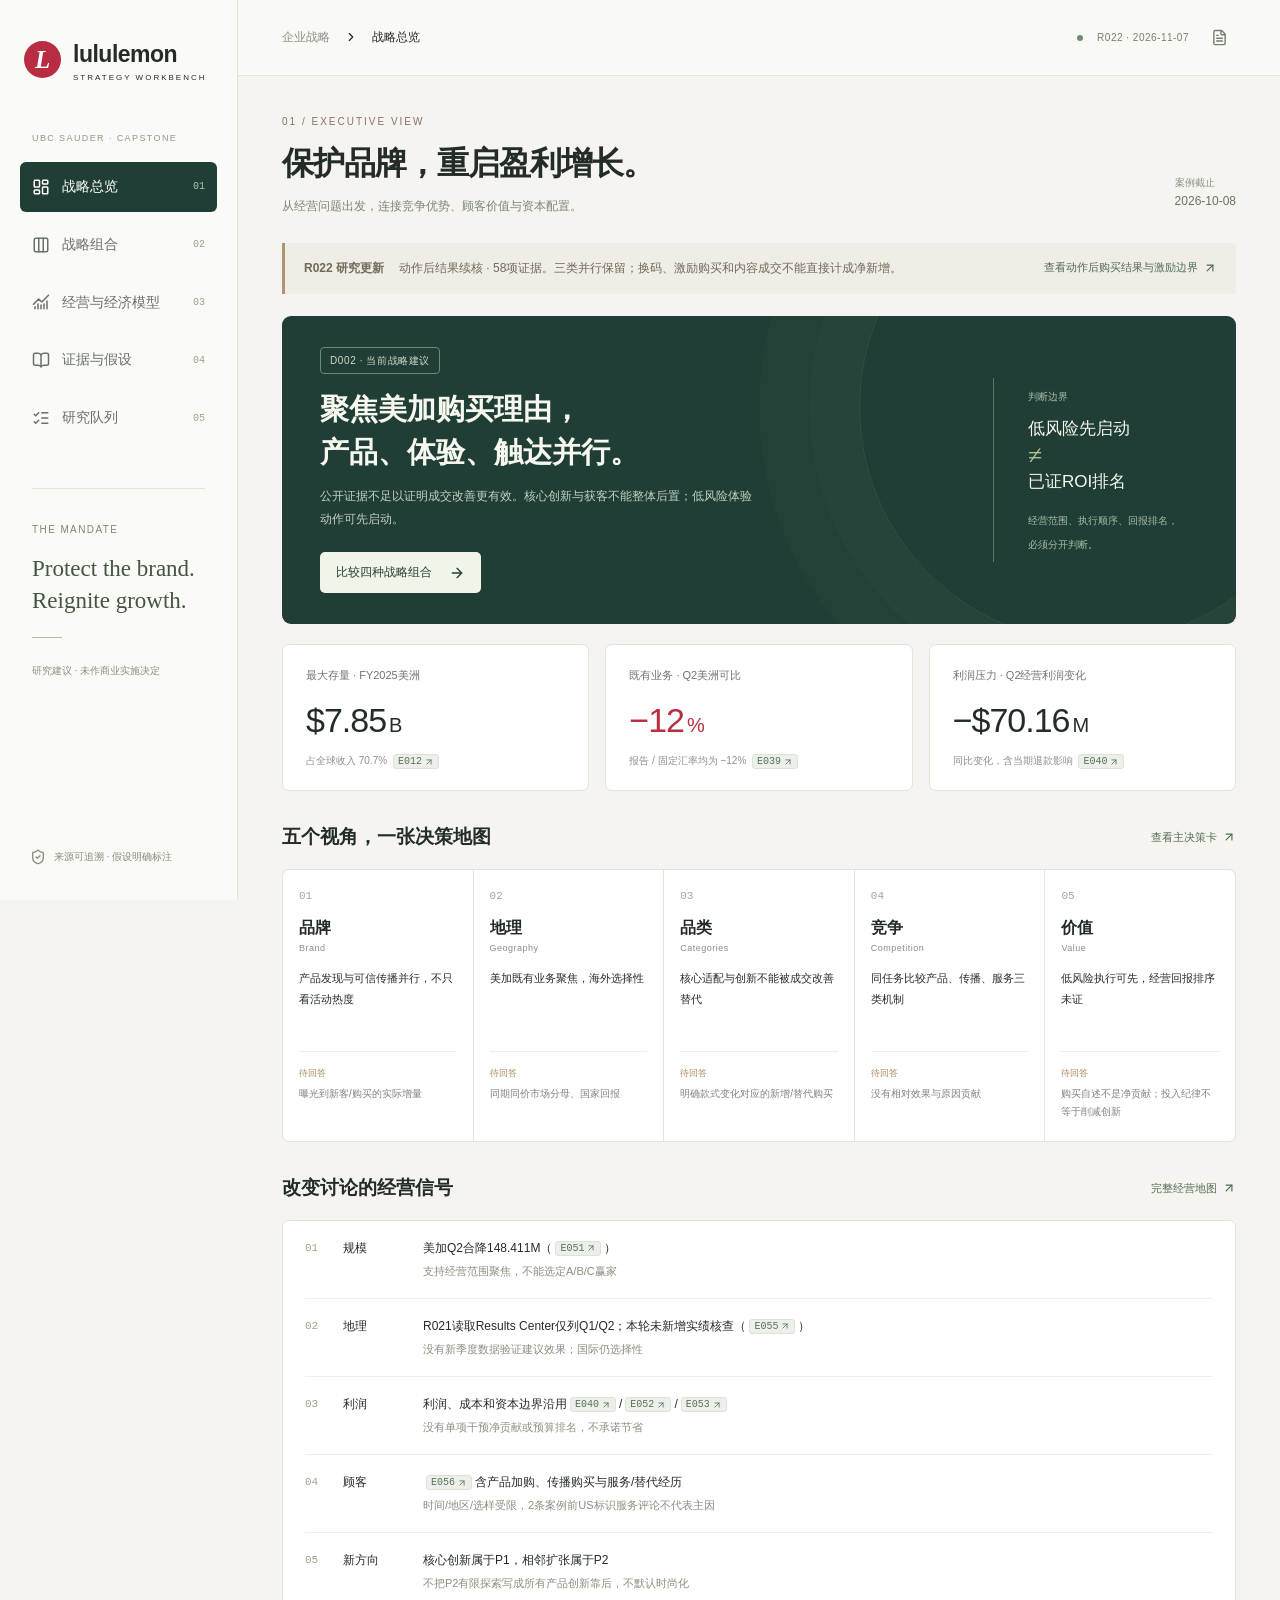
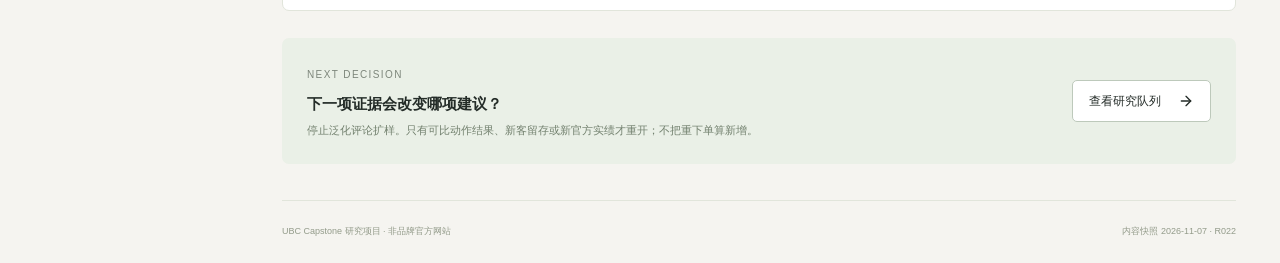
==== commit 8266db05: "Clarify purchase outcomes and incentive evidence R022" ====
--- a/docs/index.html
+++ b/docs/index.html
@@ -5,26 +5,33 @@
 
 
 .audit-banner{margin-bottom:22px}.audit-disposition{background:#e9eee2;color:#4e633c}.hyp-card>.status{margin-left:9px}@media(max-width:760px){.evidence-row{flex-wrap:wrap}.evidence-row>div{min-width:180px}.evidence-row .status{margin-left:0}}
-</style></head><body><div id="root"></div><script>(()=>{var Um=Object.create;var bs=Object.defineProperty;var Bm=Object.getOwnPropertyDescriptor;var Om=Object.getOwnPropertyNames;var km=Object.getPrototypeOf,Hm=Object.prototype.hasOwnProperty;var oa=(e,a)=>()=>(a||e((a={exports:{}}).exports,a),a.exports);var qm=(e,a,t,l)=>{if(a&&typeof a=="object"||typeof a=="function")for(let u of Om(a))!Hm.call(e,u)&&u!==t&&bs(e,u,{get:()=>a[u],enumerable:!(l=Bm(a,u))||l.enumerable});return e};var pa=(e,a,t)=>(t=e!=null?Um(km(e)):{},qm(a||!e||!e.__esModule?bs(t,"default",{value:e,enumerable:!0}):t,e));var Hs=oa(ee=>{"use strict";function Hn(e,a){var t=e.length;e.push(a);e:for(;0<t;){var l=t-1>>>1,u=e[l];if(0<Vu(u,a))e[l]=a,e[t]=u,t=l;else break e}}function na(e){return e.length===0?null:e[0]}function Ku(e){if(e.length===0)return null;var a=e[0],t=e.pop();if(t!==a){e[0]=t;e:for(var l=0,u=e.length,o=u>>>1;l<o;){var n=2*(l+1)-1,d=e[n],s=n+1,c=e[s];if(0>Vu(d,t))s<u&&0>Vu(c,d)?(e[l]=c,e[s]=t,l=s):(e[l]=d,e[n]=t,l=n);else if(s<u&&0>Vu(c,t))e[l]=c,e[s]=t,l=s;else break e}}return a}function Vu(e,a){var t=e.sortIndex-a.sortIndex;return t!==0?t:e.id-a.id}ee.unstable_now=void 0;typeof performance=="object"&&typeof performance.now=="function"?(Es=performance,ee.unstable_now=function(){return Es.now()}):(Bn=Date,ws=Bn.now(),ee.unstable_now=function(){return Bn.now()-ws});var Es,Bn,ws,La=[],qa=[],_m=1,Ge=null,Re=3,qn=!1,Dl=!1,Ul=!1,_n=!1,Ds=typeof setTimeout=="function"?setTimeout:null,Us=typeof clearTimeout=="function"?clearTimeout:null,Ms=typeof setImmediate<"u"?setImmediate:null;function Yu(e){for(var a=na(qa);a!==null;){if(a.callback===null)Ku(qa);else if(a.startTime<=e)Ku(qa),a.sortIndex=a.expirationTime,Hn(La,a);else break;a=na(qa)}}function zn(e){if(Ul=!1,Yu(e),!Dl)if(na(La)!==null)Dl=!0,qt||(qt=!0,Ht());else{var a=na(qa);a!==null&&Fn(zn,a.startTime-e)}}var qt=!1,Bl=-1,Bs=5,Os=-1;function ks(){return _n?!0:!(ee.unstable_now()-Os<Bs)}function On(){if(_n=!1,qt){var e=ee.unstable_now();Os=e;var a=!0;try{e:{Dl=!1,Ul&&(Ul=!1,Us(Bl),Bl=-1),qn=!0;var t=Re;try{a:{for(Yu(e),Ge=na(La);Ge!==null&&!(Ge.expirationTime>e&&ks());){var l=Ge.callback;if(typeof l=="function"){Ge.callback=null,Re=Ge.priorityLevel;var u=l(Ge.expirationTime<=e);if(e=ee.unstable_now(),typeof u=="function"){Ge.callback=u,Yu(e),a=!0;break a}Ge===na(La)&&Ku(La),Yu(e)}else Ku(La);Ge=na(La)}if(Ge!==null)a=!0;else{var o=na(qa);o!==null&&Fn(zn,o.startTime-e),a=!1}}break e}finally{Ge=null,Re=t,qn=!1}a=void 0}}finally{a?Ht():qt=!1}}}var Ht;typeof Ms=="function"?Ht=function(){Ms(On)}:typeof MessageChannel<"u"?(kn=new MessageChannel,Ts=kn.port2,kn.port1.onmessage=On,Ht=function(){Ts.postMessage(null)}):Ht=function(){Ds(On,0)};var kn,Ts;function Fn(e,a){Bl=Ds(function(){e(ee.unstable_now())},a)}ee.unstable_IdlePriority=5;ee.unstable_ImmediatePriority=1;ee.unstable_LowPriority=4;ee.unstable_NormalPriority=3;ee.unstable_Profiling=null;ee.unstable_UserBlockingPriority=2;ee.unstable_cancelCallback=function(e){e.callback=null};ee.unstable_forceFrameRate=function(e){0>e||125<e?console.error("forceFrameRate takes a positive int between 0 and 125, forcing frame rates higher than 125 fps is not supported"):Bs=0<e?Math.floor(1e3/e):5};ee.unstable_getCurrentPriorityLevel=function(){return Re};ee.unstable_next=function(e){switch(Re){case 1:case 2:case 3:var a=3;break;default:a=Re}var t=Re;Re=a;try{return e()}finally{Re=t}};ee.unstable_requestPaint=function(){_n=!0};ee.unstable_runWithPriority=function(e,a){switch(e){case 1:case 2:case 3:case 4:case 5:break;default:e=3}var t=Re;Re=e;try{return a()}finally{Re=t}};ee.unstable_scheduleCallback=function(e,a,t){var l=ee.unstable_now();switch(typeof t=="object"&&t!==null?(t=t.delay,t=typeof t=="number"&&0<t?l+t:l):t=l,e){case 1:var u=-1;break;case 2:u=250;break;case 5:u=1073741823;break;case 4:u=1e4;break;default:u=5e3}return u=t+u,e={id:_m++,callback:a,priorityLevel:e,startTime:t,expirationTime:u,sortIndex:-1},t>l?(e.sortIndex=t,Hn(qa,e),na(La)===null&&e===na(qa)&&(Ul?(Us(Bl),Bl=-1):Ul=!0,Fn(zn,t-l))):(e.sortIndex=u,Hn(La,e),Dl||qn||(Dl=!0,qt||(qt=!0,Ht()))),e};ee.unstable_shouldYield=ks;ee.unstable_wrapCallback=function(e){var a=Re;return function(){var t=Re;Re=a;try{return e.apply(this,arguments)}finally{Re=t}}}});var _s=oa((W1,qs)=>{"use strict";qs.exports=Hs()});var Zs=oa(w=>{"use strict";var Qn=Symbol.for("react.transitional.element"),zm=Symbol.for("react.portal"),Fm=Symbol.for("react.fragment"),Nm=Symbol.for("react.strict_mode"),Pm=Symbol.for("react.profiler"),Qm=Symbol.for("react.consumer"),Gm=Symbol.for("react.context"),Xm=Symbol.for("react.forward_ref"),Vm=Symbol.for("react.suspense"),Ym=Symbol.for("react.memo"),Qs=Symbol.for("react.lazy"),Km=Symbol.for("react.activity"),zs=Symbol.iterator;function Zm(e){return e===null||typeof e!="object"?null:(e=zs&&e[zs]||e["@@iterator"],typeof e=="function"?e:null)}var Gs={isMounted:function(){return!1},enqueueForceUpdate:function(){},enqueueReplaceState:function(){},enqueueSetState:function(){}},Xs=Object.assign,Vs={};function zt(e,a,t){this.props=e,this.context=a,this.refs=Vs,this.updater=t||Gs}zt.prototype.isReactComponent={};zt.prototype.setState=function(e,a){if(typeof e!="object"&&typeof e!="function"&&e!=null)throw Error("takes an object of state variables to update or a function which returns an object of state variables.");this.updater.enqueueSetState(this,e,a,"setState")};zt.prototype.forceUpdate=function(e){this.updater.enqueueForceUpdate(this,e,"forceUpdate")};function Ys(){}Ys.prototype=zt.prototype;function Gn(e,a,t){this.props=e,this.context=a,this.refs=Vs,this.updater=t||Gs}var Xn=Gn.prototype=new Ys;Xn.constructor=Gn;Xs(Xn,zt.prototype);Xn.isPureReactComponent=!0;var Fs=Array.isArray;function Pn(){}var Z={H:null,A:null,T:null,S:null},Ks=Object.prototype.hasOwnProperty;function Vn(e,a,t){var l=t.ref;return{$$typeof:Qn,type:e,key:a,ref:l!==void 0?l:null,props:t}}function jm(e,a){return Vn(e.type,a,e.props)}function Yn(e){return typeof e=="object"&&e!==null&&e.$$typeof===Qn}function Wm(e){var a={"=":"=0",":":"=2"};return"$"+e.replace(/[=:]/g,function(t){return a[t]})}var Ns=/\/+/g;function Nn(e,a){return typeof e=="object"&&e!==null&&e.key!=null?Wm(""+e.key):a.toString(36)}function Jm(e){switch(e.status){case"fulfilled":return e.value;case"rejected":throw e.reason;default:switch(typeof e.status=="string"?e.then(Pn,Pn):(e.status="pending",e.then(function(a){e.status==="pending"&&(e.status="fulfilled",e.value=a)},function(a){e.status==="pending"&&(e.status="rejected",e.reason=a)})),e.status){case"fulfilled":return e.value;case"rejected":throw e.reason}}throw e}function _t(e,a,t,l,u){var o=typeof e;(o==="undefined"||o==="boolean")&&(e=null);var n=!1;if(e===null)n=!0;else switch(o){case"bigint":case"string":case"number":n=!0;break;case"object":switch(e.$$typeof){case Qn:case zm:n=!0;break;case Qs:return n=e._init,_t(n(e._payload),a,t,l,u)}}if(n)return u=u(e),n=l===""?"."+Nn(e,0):l,Fs(u)?(t="",n!=null&&(t=n.replace(Ns,"$&/")+"/"),_t(u,a,t,"",function(c){return c})):u!=null&&(Yn(u)&&(u=jm(u,t+(u.key==null||e&&e.key===u.key?"":(""+u.key).replace(Ns,"$&/")+"/")+n)),a.push(u)),1;n=0;var d=l===""?".":l+":";if(Fs(e))for(var s=0;s<e.length;s++)l=e[s],o=d+Nn(l,s),n+=_t(l,a,t,o,u);else if(s=Zm(e),typeof s=="function")for(e=s.call(e),s=0;!(l=e.next()).done;)l=l.value,o=d+Nn(l,s++),n+=_t(l,a,t,o,u);else if(o==="object"){if(typeof e.then=="function")return _t(Jm(e),a,t,l,u);throw a=String(e),Error("Objects are not valid as a React child (found: "+(a==="[object Object]"?"object with keys {"+Object.keys(e).join(", ")+"}":a)+"). If you meant to render a collection of children, use an array instead.")}return n}function Zu(e,a,t){if(e==null)return e;var l=[],u=0;return _t(e,l,"","",function(o){return a.call(t,o,u++)}),l}function $m(e){if(e._status===-1){var a=e._result;a=a(),a.then(function(t){(e._status===0||e._status===-1)&&(e._status=1,e._result=t)},function(t){(e._status===0||e._status===-1)&&(e._status=2,e._result=t)}),e._status===-1&&(e._status=0,e._result=a)}if(e._status===1)return e._result.default;throw e._result}var Ps=typeof reportError=="function"?reportError:function(e){if(typeof window=="object"&&typeof window.ErrorEvent=="function"){var a=new window.ErrorEvent("error",{bubbles:!0,cancelable:!0,message:typeof e=="object"&&e!==null&&typeof e.message=="string"?String(e.message):String(e),error:e});if(!window.dispatchEvent(a))return}else if(typeof process=="object"&&typeof process.emit=="function"){process.emit("uncaughtException",e);return}console.error(e)},e2={map:Zu,forEach:function(e,a,t){Zu(e,function(){a.apply(this,arguments)},t)},count:function(e){var a=0;return Zu(e,function(){a++}),a},toArray:function(e){return Zu(e,function(a){return a})||[]},only:function(e){if(!Yn(e))throw Error("React.Children.only expected to receive a single React element child.");return e}};w.Activity=Km;w.Children=e2;w.Component=zt;w.Fragment=Fm;w.Profiler=Pm;w.PureComponent=Gn;w.StrictMode=Nm;w.Suspense=Vm;w.__CLIENT_INTERNALS_DO_NOT_USE_OR_WARN_USERS_THEY_CANNOT_UPGRADE=Z;w.__COMPILER_RUNTIME={__proto__:null,c:function(e){return Z.H.useMemoCache(e)}};w.cache=function(e){return function(){return e.apply(null,arguments)}};w.cacheSignal=function(){return null};w.cloneElement=function(e,a,t){if(e==null)throw Error("The argument must be a React element, but you passed "+e+".");var l=Xs({},e.props),u=e.key;if(a!=null)for(o in a.key!==void 0&&(u=""+a.key),a)!Ks.call(a,o)||o==="key"||o==="__self"||o==="__source"||o==="ref"&&a.ref===void 0||(l[o]=a[o]);var o=arguments.length-2;if(o===1)l.children=t;else if(1<o){for(var n=Array(o),d=0;d<o;d++)n[d]=arguments[d+2];l.children=n}return Vn(e.type,u,l)};w.createContext=function(e){return e={$$typeof:Gm,_currentValue:e,_currentValue2:e,_threadCount:0,Provider:null,Consumer:null},e.Provider=e,e.Consumer={$$typeof:Qm,_context:e},e};w.createElement=function(e,a,t){var l,u={},o=null;if(a!=null)for(l in a.key!==void 0&&(o=""+a.key),a)Ks.call(a,l)&&l!=="key"&&l!=="__self"&&l!=="__source"&&(u[l]=a[l]);var n=arguments.length-2;if(n===1)u.children=t;else if(1<n){for(var d=Array(n),s=0;s<n;s++)d[s]=arguments[s+2];u.children=d}if(e&&e.defaultProps)for(l in n=e.defaultProps,n)u[l]===void 0&&(u[l]=n[l]);return Vn(e,o,u)};w.createRef=function(){return{current:null}};w.forwardRef=function(e){return{$$typeof:Xm,render:e}};w.isValidElement=Yn;w.lazy=function(e){return{$$typeof:Qs,_payload:{_status:-1,_result:e},_init:$m}};w.memo=function(e,a){return{$$typeof:Ym,type:e,compare:a===void 0?null:a}};w.startTransition=function(e){var a=Z.T,t={};Z.T=t;try{var l=e(),u=Z.S;u!==null&&u(t,l),typeof l=="object"&&l!==null&&typeof l.then=="function"&&l.then(Pn,Ps)}catch(o){Ps(o)}finally{a!==null&&t.types!==null&&(a.types=t.types),Z.T=a}};w.unstable_useCacheRefresh=function(){return Z.H.useCacheRefresh()};w.use=function(e){return Z.H.use(e)};w.useActionState=function(e,a,t){return Z.H.useActionState(e,a,t)};w.useCallback=function(e,a){return Z.H.useCallback(e,a)};w.useContext=function(e){return Z.H.useContext(e)};w.useDebugValue=function(){};w.useDeferredValue=function(e,a){return Z.H.useDeferredValue(e,a)};w.useEffect=function(e,a){return Z.H.useEffect(e,a)};w.useEffectEvent=function(e){return Z.H.useEffectEvent(e)};w.useId=function(){return Z.H.useId()};w.useImperativeHandle=function(e,a,t){return Z.H.useImperativeHandle(e,a,t)};w.useInsertionEffect=function(e,a){return Z.H.useInsertionEffect(e,a)};w.useLayoutEffect=function(e,a){return Z.H.useLayoutEffect(e,a)};w.useMemo=function(e,a){return Z.H.useMemo(e,a)};w.useOptimistic=function(e,a){return Z.H.useOptimistic(e,a)};w.useReducer=function(e,a,t){return Z.H.useReducer(e,a,t)};w.useRef=function(e){return Z.H.useRef(e)};w.useState=function(e){return Z.H.useState(e)};w.useSyncExternalStore=function(e,a,t){return Z.H.useSyncExternalStore(e,a,t)};w.useTransition=function(){return Z.H.useTransition()};w.version="19.2.6"});var pt=oa(($1,js)=>{"use strict";js.exports=Zs()});var Js=oa(Ae=>{"use strict";var a2=pt();function Ws(e){var a="https://react.dev/errors/"+e;if(1<arguments.length){a+="?args[]="+encodeURIComponent(arguments[1]);for(var t=2;t<arguments.length;t++)a+="&args[]="+encodeURIComponent(arguments[t])}return"Minified React error #"+e+"; visit "+a+" for the full message or use the non-minified dev environment for full errors and additional helpful warnings."}function _a(){}var ve={d:{f:_a,r:function(){throw Error(Ws(522))},D:_a,C:_a,L:_a,m:_a,X:_a,S:_a,M:_a},p:0,findDOMNode:null},t2=Symbol.for("react.portal");function l2(e,a,t){var l=3<arguments.length&&arguments[3]!==void 0?arguments[3]:null;return{$$typeof:t2,key:l==null?null:""+l,children:e,containerInfo:a,implementation:t}}var Ol=a2.__CLIENT_INTERNALS_DO_NOT_USE_OR_WARN_USERS_THEY_CANNOT_UPGRADE;function ju(e,a){if(e==="font")return"";if(typeof a=="string")return a==="use-credentials"?a:""}Ae.__DOM_INTERNALS_DO_NOT_USE_OR_WARN_USERS_THEY_CANNOT_UPGRADE=ve;Ae.createPortal=function(e,a){var t=2<arguments.length&&arguments[2]!==void 0?arguments[2]:null;if(!a||a.nodeType!==1&&a.nodeType!==9&&a.nodeType!==11)throw Error(Ws(299));return l2(e,a,null,t)};Ae.flushSync=function(e){var a=Ol.T,t=ve.p;try{if(Ol.T=null,ve.p=2,e)return e()}finally{Ol.T=a,ve.p=t,ve.d.f()}};Ae.preconnect=function(e,a){typeof e=="string"&&(a?(a=a.crossOrigin,a=typeof a=="string"?a==="use-credentials"?a:"":void 0):a=null,ve.d.C(e,a))};Ae.prefetchDNS=function(e){typeof e=="string"&&ve.d.D(e)};Ae.preinit=function(e,a){if(typeof e=="string"&&a&&typeof a.as=="string"){var t=a.as,l=ju(t,a.crossOrigin),u=typeof a.integrity=="string"?a.integrity:void 0,o=typeof a.fetchPriority=="string"?a.fetchPriority:void 0;t==="style"?ve.d.S(e,typeof a.precedence=="string"?a.precedence:void 0,{crossOrigin:l,integrity:u,fetchPriority:o}):t==="script"&&ve.d.X(e,{crossOrigin:l,integrity:u,fetchPriority:o,nonce:typeof a.nonce=="string"?a.nonce:void 0})}};Ae.preinitModule=function(e,a){if(typeof e=="string")if(typeof a=="object"&&a!==null){if(a.as==null||a.as==="script"){var t=ju(a.as,a.crossOrigin);ve.d.M(e,{crossOrigin:t,integrity:typeof a.integrity=="string"?a.integrity:void 0,nonce:typeof a.nonce=="string"?a.nonce:void 0})}}else a==null&&ve.d.M(e)};Ae.preload=function(e,a){if(typeof e=="string"&&typeof a=="object"&&a!==null&&typeof a.as=="string"){var t=a.as,l=ju(t,a.crossOrigin);ve.d.L(e,t,{crossOrigin:l,integrity:typeof a.integrity=="string"?a.integrity:void 0,nonce:typeof a.nonce=="string"?a.nonce:void 0,type:typeof a.type=="string"?a.type:void 0,fetchPriority:typeof a.fetchPriority=="string"?a.fetchPriority:void 0,referrerPolicy:typeof a.referrerPolicy=="string"?a.referrerPolicy:void 0,imageSrcSet:typeof a.imageSrcSet=="string"?a.imageSrcSet:void 0,imageSizes:typeof a.imageSizes=="string"?a.imageSizes:void 0,media:typeof a.media=="string"?a.media:void 0})}};Ae.preloadModule=function(e,a){if(typeof e=="string")if(a){var t=ju(a.as,a.crossOrigin);ve.d.m(e,{as:typeof a.as=="string"&&a.as!=="script"?a.as:void 0,crossOrigin:t,integrity:typeof a.integrity=="string"?a.integrity:void 0})}else ve.d.m(e)};Ae.requestFormReset=function(e){ve.d.r(e)};Ae.unstable_batchedUpdates=function(e,a){return e(a)};Ae.useFormState=function(e,a,t){return Ol.H.useFormState(e,a,t)};Ae.useFormStatus=function(){return Ol.H.useHostTransitionStatus()};Ae.version="19.2.6"});var ai=oa((aL,ei)=>{"use strict";function $s(){if(!(typeof __REACT_DEVTOOLS_GLOBAL_HOOK__>"u"||typeof __REACT_DEVTOOLS_GLOBAL_HOOK__.checkDCE!="function"))try{__REACT_DEVTOOLS_GLOBAL_HOOK__.checkDCE($s)}catch(e){console.error(e)}}$s(),ei.exports=Js()});var mm=oa(Rn=>{"use strict";var ce=_s(),Er=pt(),u2=ai();function S(e){var a="https://react.dev/errors/"+e;if(1<arguments.length){a+="?args[]="+encodeURIComponent(arguments[1]);for(var t=2;t<arguments.length;t++)a+="&args[]="+encodeURIComponent(arguments[t])}return"Minified React error #"+e+"; visit "+a+" for the full message or use the non-minified dev environment for full errors and additional helpful warnings."}function wr(e){return!(!e||e.nodeType!==1&&e.nodeType!==9&&e.nodeType!==11)}function xu(e){var a=e,t=e;if(e.alternate)for(;a.return;)a=a.return;else{e=a;do a=e,(a.flags&4098)!==0&&(t=a.return),e=a.return;while(e)}return a.tag===3?t:null}function Mr(e){if(e.tag===13){var a=e.memoizedState;if(a===null&&(e=e.alternate,e!==null&&(a=e.memoizedState)),a!==null)return a.dehydrated}return null}function Tr(e){if(e.tag===31){var a=e.memoizedState;if(a===null&&(e=e.alternate,e!==null&&(a=e.memoizedState)),a!==null)return a.dehydrated}return null}function ti(e){if(xu(e)!==e)throw Error(S(188))}function o2(e){var a=e.alternate;if(!a){if(a=xu(e),a===null)throw Error(S(188));return a!==e?null:e}for(var t=e,l=a;;){var u=t.return;if(u===null)break;var o=u.alternate;if(o===null){if(l=u.return,l!==null){t=l;continue}break}if(u.child===o.child){for(o=u.child;o;){if(o===t)return ti(u),e;if(o===l)return ti(u),a;o=o.sibling}throw Error(S(188))}if(t.return!==l.return)t=u,l=o;else{for(var n=!1,d=u.child;d;){if(d===t){n=!0,t=u,l=o;break}if(d===l){n=!0,l=u,t=o;break}d=d.sibling}if(!n){for(d=o.child;d;){if(d===t){n=!0,t=o,l=u;break}if(d===l){n=!0,l=o,t=u;break}d=d.sibling}if(!n)throw Error(S(189))}}if(t.alternate!==l)throw Error(S(190))}if(t.tag!==3)throw Error(S(188));return t.stateNode.current===t?e:a}function Dr(e){var a=e.tag;if(a===5||a===26||a===27||a===6)return e;for(e=e.child;e!==null;){if(a=Dr(e),a!==null)return a;e=e.sibling}return null}var J=Object.assign,n2=Symbol.for("react.element"),Wu=Symbol.for("react.transitional.element"),Pl=Symbol.for("react.portal"),Xt=Symbol.for("react.fragment"),Ur=Symbol.for("react.strict_mode"),Ed=Symbol.for("react.profiler"),Br=Symbol.for("react.consumer"),Ra=Symbol.for("react.context"),Rf=Symbol.for("react.forward_ref"),wd=Symbol.for("react.suspense"),Md=Symbol.for("react.suspense_list"),vf=Symbol.for("react.memo"),za=Symbol.for("react.lazy"),Td=Symbol.for("react.activity"),d2=Symbol.for("react.memo_cache_sentinel"),li=Symbol.iterator;function kl(e){return e===null||typeof e!="object"?null:(e=li&&e[li]||e["@@iterator"],typeof e=="function"?e:null)}var f2=Symbol.for("react.client.reference");function Dd(e){if(e==null)return null;if(typeof e=="function")return e.$$typeof===f2?null:e.displayName||e.name||null;if(typeof e=="string")return e;switch(e){case Xt:return"Fragment";case Ed:return"Profiler";case Ur:return"StrictMode";case wd:return"Suspense";case Md:return"SuspenseList";case Td:return"Activity"}if(typeof e=="object")switch(e.$$typeof){case Pl:return"Portal";case Ra:return e.displayName||"Context";case Br:return(e._context.displayName||"Context")+".Consumer";case Rf:var a=e.render;return e=e.displayName,e||(e=a.displayName||a.name||"",e=e!==""?"ForwardRef("+e+")":"ForwardRef"),e;case vf:return a=e.displayName||null,a!==null?a:Dd(e.type)||"Memo";case za:a=e._payload,e=e._init;try{return Dd(e(a))}catch{}}return null}var Ql=Array.isArray,b=Er.__CLIENT_INTERNALS_DO_NOT_USE_OR_WARN_USERS_THEY_CANNOT_UPGRADE,F=u2.__DOM_INTERNALS_DO_NOT_USE_OR_WARN_USERS_THEY_CANNOT_UPGRADE,xt={pending:!1,data:null,method:null,action:null},Ud=[],Vt=-1;function ra(e){return{current:e}}function he(e){0>Vt||(e.current=Ud[Vt],Ud[Vt]=null,Vt--)}function K(e,a){Vt++,Ud[Vt]=e.current,e.current=a}var ia=ra(null),nu=ra(null),ja=ra(null),Do=ra(null);function Uo(e,a){switch(K(ja,a),K(nu,e),K(ia,null),a.nodeType){case 9:case 11:e=(e=a.documentElement)&&(e=e.namespaceURI)?ir(e):0;break;default:if(e=a.tagName,a=a.namespaceURI)a=ir(a),e=$0(a,e);else switch(e){case"svg":e=1;break;case"math":e=2;break;default:e=0}}he(ia),K(ia,e)}function il(){he(ia),he(nu),he(ja)}function Bd(e){e.memoizedState!==null&&K(Do,e);var a=ia.current,t=$0(a,e.type);a!==t&&(K(nu,e),K(ia,t))}function Bo(e){nu.current===e&&(he(ia),he(nu)),Do.current===e&&(he(Do),Cu._currentValue=xt)}var Kn,ui;function ht(e){if(Kn===void 0)try{throw Error()}catch(t){var a=t.stack.trim().match(/\n( *(at )?)/);Kn=a&&a[1]||"",ui=-1<t.stack.indexOf(`
+</style></head><body><div id="root"></div><script>(()=>{var Um=Object.create;var bs=Object.defineProperty;var Bm=Object.getOwnPropertyDescriptor;var Om=Object.getOwnPropertyNames;var km=Object.getPrototypeOf,Hm=Object.prototype.hasOwnProperty;var oa=(e,a)=>()=>(a||e((a={exports:{}}).exports,a),a.exports);var qm=(e,a,t,l)=>{if(a&&typeof a=="object"||typeof a=="function")for(let u of Om(a))!Hm.call(e,u)&&u!==t&&bs(e,u,{get:()=>a[u],enumerable:!(l=Bm(a,u))||l.enumerable});return e};var pa=(e,a,t)=>(t=e!=null?Um(km(e)):{},qm(a||!e||!e.__esModule?bs(t,"default",{value:e,enumerable:!0}):t,e));var Hs=oa(ee=>{"use strict";function Hn(e,a){var t=e.length;e.push(a);e:for(;0<t;){var l=t-1>>>1,u=e[l];if(0<Vu(u,a))e[l]=a,e[t]=u,t=l;else break e}}function na(e){return e.length===0?null:e[0]}function Ku(e){if(e.length===0)return null;var a=e[0],t=e.pop();if(t!==a){e[0]=t;e:for(var l=0,u=e.length,o=u>>>1;l<o;){var n=2*(l+1)-1,d=e[n],s=n+1,c=e[s];if(0>Vu(d,t))s<u&&0>Vu(c,d)?(e[l]=c,e[s]=t,l=s):(e[l]=d,e[n]=t,l=n);else if(s<u&&0>Vu(c,t))e[l]=c,e[s]=t,l=s;else break e}}return a}function Vu(e,a){var t=e.sortIndex-a.sortIndex;return t!==0?t:e.id-a.id}ee.unstable_now=void 0;typeof performance=="object"&&typeof performance.now=="function"?(Es=performance,ee.unstable_now=function(){return Es.now()}):(Bn=Date,ws=Bn.now(),ee.unstable_now=function(){return Bn.now()-ws});var Es,Bn,ws,La=[],qa=[],_m=1,Qe=null,Re=3,qn=!1,Dl=!1,Ul=!1,_n=!1,Ds=typeof setTimeout=="function"?setTimeout:null,Us=typeof clearTimeout=="function"?clearTimeout:null,Ms=typeof setImmediate<"u"?setImmediate:null;function Yu(e){for(var a=na(qa);a!==null;){if(a.callback===null)Ku(qa);else if(a.startTime<=e)Ku(qa),a.sortIndex=a.expirationTime,Hn(La,a);else break;a=na(qa)}}function zn(e){if(Ul=!1,Yu(e),!Dl)if(na(La)!==null)Dl=!0,qt||(qt=!0,Ht());else{var a=na(qa);a!==null&&Fn(zn,a.startTime-e)}}var qt=!1,Bl=-1,Bs=5,Os=-1;function ks(){return _n?!0:!(ee.unstable_now()-Os<Bs)}function On(){if(_n=!1,qt){var e=ee.unstable_now();Os=e;var a=!0;try{e:{Dl=!1,Ul&&(Ul=!1,Us(Bl),Bl=-1),qn=!0;var t=Re;try{a:{for(Yu(e),Qe=na(La);Qe!==null&&!(Qe.expirationTime>e&&ks());){var l=Qe.callback;if(typeof l=="function"){Qe.callback=null,Re=Qe.priorityLevel;var u=l(Qe.expirationTime<=e);if(e=ee.unstable_now(),typeof u=="function"){Qe.callback=u,Yu(e),a=!0;break a}Qe===na(La)&&Ku(La),Yu(e)}else Ku(La);Qe=na(La)}if(Qe!==null)a=!0;else{var o=na(qa);o!==null&&Fn(zn,o.startTime-e),a=!1}}break e}finally{Qe=null,Re=t,qn=!1}a=void 0}}finally{a?Ht():qt=!1}}}var Ht;typeof Ms=="function"?Ht=function(){Ms(On)}:typeof MessageChannel<"u"?(kn=new MessageChannel,Ts=kn.port2,kn.port1.onmessage=On,Ht=function(){Ts.postMessage(null)}):Ht=function(){Ds(On,0)};var kn,Ts;function Fn(e,a){Bl=Ds(function(){e(ee.unstable_now())},a)}ee.unstable_IdlePriority=5;ee.unstable_ImmediatePriority=1;ee.unstable_LowPriority=4;ee.unstable_NormalPriority=3;ee.unstable_Profiling=null;ee.unstable_UserBlockingPriority=2;ee.unstable_cancelCallback=function(e){e.callback=null};ee.unstable_forceFrameRate=function(e){0>e||125<e?console.error("forceFrameRate takes a positive int between 0 and 125, forcing frame rates higher than 125 fps is not supported"):Bs=0<e?Math.floor(1e3/e):5};ee.unstable_getCurrentPriorityLevel=function(){return Re};ee.unstable_next=function(e){switch(Re){case 1:case 2:case 3:var a=3;break;default:a=Re}var t=Re;Re=a;try{return e()}finally{Re=t}};ee.unstable_requestPaint=function(){_n=!0};ee.unstable_runWithPriority=function(e,a){switch(e){case 1:case 2:case 3:case 4:case 5:break;default:e=3}var t=Re;Re=e;try{return a()}finally{Re=t}};ee.unstable_scheduleCallback=function(e,a,t){var l=ee.unstable_now();switch(typeof t=="object"&&t!==null?(t=t.delay,t=typeof t=="number"&&0<t?l+t:l):t=l,e){case 1:var u=-1;break;case 2:u=250;break;case 5:u=1073741823;break;case 4:u=1e4;break;default:u=5e3}return u=t+u,e={id:_m++,callback:a,priorityLevel:e,startTime:t,expirationTime:u,sortIndex:-1},t>l?(e.sortIndex=t,Hn(qa,e),na(La)===null&&e===na(qa)&&(Ul?(Us(Bl),Bl=-1):Ul=!0,Fn(zn,t-l))):(e.sortIndex=u,Hn(La,e),Dl||qn||(Dl=!0,qt||(qt=!0,Ht()))),e};ee.unstable_shouldYield=ks;ee.unstable_wrapCallback=function(e){var a=Re;return function(){var t=Re;Re=a;try{return e.apply(this,arguments)}finally{Re=t}}}});var _s=oa((W1,qs)=>{"use strict";qs.exports=Hs()});var Zs=oa(w=>{"use strict";var Gn=Symbol.for("react.transitional.element"),zm=Symbol.for("react.portal"),Fm=Symbol.for("react.fragment"),Nm=Symbol.for("react.strict_mode"),Pm=Symbol.for("react.profiler"),Gm=Symbol.for("react.consumer"),Qm=Symbol.for("react.context"),Xm=Symbol.for("react.forward_ref"),Vm=Symbol.for("react.suspense"),Ym=Symbol.for("react.memo"),Gs=Symbol.for("react.lazy"),Km=Symbol.for("react.activity"),zs=Symbol.iterator;function Zm(e){return e===null||typeof e!="object"?null:(e=zs&&e[zs]||e["@@iterator"],typeof e=="function"?e:null)}var Qs={isMounted:function(){return!1},enqueueForceUpdate:function(){},enqueueReplaceState:function(){},enqueueSetState:function(){}},Xs=Object.assign,Vs={};function zt(e,a,t){this.props=e,this.context=a,this.refs=Vs,this.updater=t||Qs}zt.prototype.isReactComponent={};zt.prototype.setState=function(e,a){if(typeof e!="object"&&typeof e!="function"&&e!=null)throw Error("takes an object of state variables to update or a function which returns an object of state variables.");this.updater.enqueueSetState(this,e,a,"setState")};zt.prototype.forceUpdate=function(e){this.updater.enqueueForceUpdate(this,e,"forceUpdate")};function Ys(){}Ys.prototype=zt.prototype;function Qn(e,a,t){this.props=e,this.context=a,this.refs=Vs,this.updater=t||Qs}var Xn=Qn.prototype=new Ys;Xn.constructor=Qn;Xs(Xn,zt.prototype);Xn.isPureReactComponent=!0;var Fs=Array.isArray;function Pn(){}var Z={H:null,A:null,T:null,S:null},Ks=Object.prototype.hasOwnProperty;function Vn(e,a,t){var l=t.ref;return{$$typeof:Gn,type:e,key:a,ref:l!==void 0?l:null,props:t}}function jm(e,a){return Vn(e.type,a,e.props)}function Yn(e){return typeof e=="object"&&e!==null&&e.$$typeof===Gn}function Wm(e){var a={"=":"=0",":":"=2"};return"$"+e.replace(/[=:]/g,function(t){return a[t]})}var Ns=/\/+/g;function Nn(e,a){return typeof e=="object"&&e!==null&&e.key!=null?Wm(""+e.key):a.toString(36)}function Jm(e){switch(e.status){case"fulfilled":return e.value;case"rejected":throw e.reason;default:switch(typeof e.status=="string"?e.then(Pn,Pn):(e.status="pending",e.then(function(a){e.status==="pending"&&(e.status="fulfilled",e.value=a)},function(a){e.status==="pending"&&(e.status="rejected",e.reason=a)})),e.status){case"fulfilled":return e.value;case"rejected":throw e.reason}}throw e}function _t(e,a,t,l,u){var o=typeof e;(o==="undefined"||o==="boolean")&&(e=null);var n=!1;if(e===null)n=!0;else switch(o){case"bigint":case"string":case"number":n=!0;break;case"object":switch(e.$$typeof){case Gn:case zm:n=!0;break;case Gs:return n=e._init,_t(n(e._payload),a,t,l,u)}}if(n)return u=u(e),n=l===""?"."+Nn(e,0):l,Fs(u)?(t="",n!=null&&(t=n.replace(Ns,"$&/")+"/"),_t(u,a,t,"",function(c){return c})):u!=null&&(Yn(u)&&(u=jm(u,t+(u.key==null||e&&e.key===u.key?"":(""+u.key).replace(Ns,"$&/")+"/")+n)),a.push(u)),1;n=0;var d=l===""?".":l+":";if(Fs(e))for(var s=0;s<e.length;s++)l=e[s],o=d+Nn(l,s),n+=_t(l,a,t,o,u);else if(s=Zm(e),typeof s=="function")for(e=s.call(e),s=0;!(l=e.next()).done;)l=l.value,o=d+Nn(l,s++),n+=_t(l,a,t,o,u);else if(o==="object"){if(typeof e.then=="function")return _t(Jm(e),a,t,l,u);throw a=String(e),Error("Objects are not valid as a React child (found: "+(a==="[object Object]"?"object with keys {"+Object.keys(e).join(", ")+"}":a)+"). If you meant to render a collection of children, use an array instead.")}return n}function Zu(e,a,t){if(e==null)return e;var l=[],u=0;return _t(e,l,"","",function(o){return a.call(t,o,u++)}),l}function $m(e){if(e._status===-1){var a=e._result;a=a(),a.then(function(t){(e._status===0||e._status===-1)&&(e._status=1,e._result=t)},function(t){(e._status===0||e._status===-1)&&(e._status=2,e._result=t)}),e._status===-1&&(e._status=0,e._result=a)}if(e._status===1)return e._result.default;throw e._result}var Ps=typeof reportError=="function"?reportError:function(e){if(typeof window=="object"&&typeof window.ErrorEvent=="function"){var a=new window.ErrorEvent("error",{bubbles:!0,cancelable:!0,message:typeof e=="object"&&e!==null&&typeof e.message=="string"?String(e.message):String(e),error:e});if(!window.dispatchEvent(a))return}else if(typeof process=="object"&&typeof process.emit=="function"){process.emit("uncaughtException",e);return}console.error(e)},e2={map:Zu,forEach:function(e,a,t){Zu(e,function(){a.apply(this,arguments)},t)},count:function(e){var a=0;return Zu(e,function(){a++}),a},toArray:function(e){return Zu(e,function(a){return a})||[]},only:function(e){if(!Yn(e))throw Error("React.Children.only expected to receive a single React element child.");return e}};w.Activity=Km;w.Children=e2;w.Component=zt;w.Fragment=Fm;w.Profiler=Pm;w.PureComponent=Qn;w.StrictMode=Nm;w.Suspense=Vm;w.__CLIENT_INTERNALS_DO_NOT_USE_OR_WARN_USERS_THEY_CANNOT_UPGRADE=Z;w.__COMPILER_RUNTIME={__proto__:null,c:function(e){return Z.H.useMemoCache(e)}};w.cache=function(e){return function(){return e.apply(null,arguments)}};w.cacheSignal=function(){return null};w.cloneElement=function(e,a,t){if(e==null)throw Error("The argument must be a React element, but you passed "+e+".");var l=Xs({},e.props),u=e.key;if(a!=null)for(o in a.key!==void 0&&(u=""+a.key),a)!Ks.call(a,o)||o==="key"||o==="__self"||o==="__source"||o==="ref"&&a.ref===void 0||(l[o]=a[o]);var o=arguments.length-2;if(o===1)l.children=t;else if(1<o){for(var n=Array(o),d=0;d<o;d++)n[d]=arguments[d+2];l.children=n}return Vn(e.type,u,l)};w.createContext=function(e){return e={$$typeof:Qm,_currentValue:e,_currentValue2:e,_threadCount:0,Provider:null,Consumer:null},e.Provider=e,e.Consumer={$$typeof:Gm,_context:e},e};w.createElement=function(e,a,t){var l,u={},o=null;if(a!=null)for(l in a.key!==void 0&&(o=""+a.key),a)Ks.call(a,l)&&l!=="key"&&l!=="__self"&&l!=="__source"&&(u[l]=a[l]);var n=arguments.length-2;if(n===1)u.children=t;else if(1<n){for(var d=Array(n),s=0;s<n;s++)d[s]=arguments[s+2];u.children=d}if(e&&e.defaultProps)for(l in n=e.defaultProps,n)u[l]===void 0&&(u[l]=n[l]);return Vn(e,o,u)};w.createRef=function(){return{current:null}};w.forwardRef=function(e){return{$$typeof:Xm,render:e}};w.isValidElement=Yn;w.lazy=function(e){return{$$typeof:Gs,_payload:{_status:-1,_result:e},_init:$m}};w.memo=function(e,a){return{$$typeof:Ym,type:e,compare:a===void 0?null:a}};w.startTransition=function(e){var a=Z.T,t={};Z.T=t;try{var l=e(),u=Z.S;u!==null&&u(t,l),typeof l=="object"&&l!==null&&typeof l.then=="function"&&l.then(Pn,Ps)}catch(o){Ps(o)}finally{a!==null&&t.types!==null&&(a.types=t.types),Z.T=a}};w.unstable_useCacheRefresh=function(){return Z.H.useCacheRefresh()};w.use=function(e){return Z.H.use(e)};w.useActionState=function(e,a,t){return Z.H.useActionState(e,a,t)};w.useCallback=function(e,a){return Z.H.useCallback(e,a)};w.useContext=function(e){return Z.H.useContext(e)};w.useDebugValue=function(){};w.useDeferredValue=function(e,a){return Z.H.useDeferredValue(e,a)};w.useEffect=function(e,a){return Z.H.useEffect(e,a)};w.useEffectEvent=function(e){return Z.H.useEffectEvent(e)};w.useId=function(){return Z.H.useId()};w.useImperativeHandle=function(e,a,t){return Z.H.useImperativeHandle(e,a,t)};w.useInsertionEffect=function(e,a){return Z.H.useInsertionEffect(e,a)};w.useLayoutEffect=function(e,a){return Z.H.useLayoutEffect(e,a)};w.useMemo=function(e,a){return Z.H.useMemo(e,a)};w.useOptimistic=function(e,a){return Z.H.useOptimistic(e,a)};w.useReducer=function(e,a,t){return Z.H.useReducer(e,a,t)};w.useRef=function(e){return Z.H.useRef(e)};w.useState=function(e){return Z.H.useState(e)};w.useSyncExternalStore=function(e,a,t){return Z.H.useSyncExternalStore(e,a,t)};w.useTransition=function(){return Z.H.useTransition()};w.version="19.2.6"});var pt=oa(($1,js)=>{"use strict";js.exports=Zs()});var Js=oa(Ae=>{"use strict";var a2=pt();function Ws(e){var a="https://react.dev/errors/"+e;if(1<arguments.length){a+="?args[]="+encodeURIComponent(arguments[1]);for(var t=2;t<arguments.length;t++)a+="&args[]="+encodeURIComponent(arguments[t])}return"Minified React error #"+e+"; visit "+a+" for the full message or use the non-minified dev environment for full errors and additional helpful warnings."}function _a(){}var ve={d:{f:_a,r:function(){throw Error(Ws(522))},D:_a,C:_a,L:_a,m:_a,X:_a,S:_a,M:_a},p:0,findDOMNode:null},t2=Symbol.for("react.portal");function l2(e,a,t){var l=3<arguments.length&&arguments[3]!==void 0?arguments[3]:null;return{$$typeof:t2,key:l==null?null:""+l,children:e,containerInfo:a,implementation:t}}var Ol=a2.__CLIENT_INTERNALS_DO_NOT_USE_OR_WARN_USERS_THEY_CANNOT_UPGRADE;function ju(e,a){if(e==="font")return"";if(typeof a=="string")return a==="use-credentials"?a:""}Ae.__DOM_INTERNALS_DO_NOT_USE_OR_WARN_USERS_THEY_CANNOT_UPGRADE=ve;Ae.createPortal=function(e,a){var t=2<arguments.length&&arguments[2]!==void 0?arguments[2]:null;if(!a||a.nodeType!==1&&a.nodeType!==9&&a.nodeType!==11)throw Error(Ws(299));return l2(e,a,null,t)};Ae.flushSync=function(e){var a=Ol.T,t=ve.p;try{if(Ol.T=null,ve.p=2,e)return e()}finally{Ol.T=a,ve.p=t,ve.d.f()}};Ae.preconnect=function(e,a){typeof e=="string"&&(a?(a=a.crossOrigin,a=typeof a=="string"?a==="use-credentials"?a:"":void 0):a=null,ve.d.C(e,a))};Ae.prefetchDNS=function(e){typeof e=="string"&&ve.d.D(e)};Ae.preinit=function(e,a){if(typeof e=="string"&&a&&typeof a.as=="string"){var t=a.as,l=ju(t,a.crossOrigin),u=typeof a.integrity=="string"?a.integrity:void 0,o=typeof a.fetchPriority=="string"?a.fetchPriority:void 0;t==="style"?ve.d.S(e,typeof a.precedence=="string"?a.precedence:void 0,{crossOrigin:l,integrity:u,fetchPriority:o}):t==="script"&&ve.d.X(e,{crossOrigin:l,integrity:u,fetchPriority:o,nonce:typeof a.nonce=="string"?a.nonce:void 0})}};Ae.preinitModule=function(e,a){if(typeof e=="string")if(typeof a=="object"&&a!==null){if(a.as==null||a.as==="script"){var t=ju(a.as,a.crossOrigin);ve.d.M(e,{crossOrigin:t,integrity:typeof a.integrity=="string"?a.integrity:void 0,nonce:typeof a.nonce=="string"?a.nonce:void 0})}}else a==null&&ve.d.M(e)};Ae.preload=function(e,a){if(typeof e=="string"&&typeof a=="object"&&a!==null&&typeof a.as=="string"){var t=a.as,l=ju(t,a.crossOrigin);ve.d.L(e,t,{crossOrigin:l,integrity:typeof a.integrity=="string"?a.integrity:void 0,nonce:typeof a.nonce=="string"?a.nonce:void 0,type:typeof a.type=="string"?a.type:void 0,fetchPriority:typeof a.fetchPriority=="string"?a.fetchPriority:void 0,referrerPolicy:typeof a.referrerPolicy=="string"?a.referrerPolicy:void 0,imageSrcSet:typeof a.imageSrcSet=="string"?a.imageSrcSet:void 0,imageSizes:typeof a.imageSizes=="string"?a.imageSizes:void 0,media:typeof a.media=="string"?a.media:void 0})}};Ae.preloadModule=function(e,a){if(typeof e=="string")if(a){var t=ju(a.as,a.crossOrigin);ve.d.m(e,{as:typeof a.as=="string"&&a.as!=="script"?a.as:void 0,crossOrigin:t,integrity:typeof a.integrity=="string"?a.integrity:void 0})}else ve.d.m(e)};Ae.requestFormReset=function(e){ve.d.r(e)};Ae.unstable_batchedUpdates=function(e,a){return e(a)};Ae.useFormState=function(e,a,t){return Ol.H.useFormState(e,a,t)};Ae.useFormStatus=function(){return Ol.H.useHostTransitionStatus()};Ae.version="19.2.6"});var ai=oa((aL,ei)=>{"use strict";function $s(){if(!(typeof __REACT_DEVTOOLS_GLOBAL_HOOK__>"u"||typeof __REACT_DEVTOOLS_GLOBAL_HOOK__.checkDCE!="function"))try{__REACT_DEVTOOLS_GLOBAL_HOOK__.checkDCE($s)}catch(e){console.error(e)}}$s(),ei.exports=Js()});var mm=oa(Rn=>{"use strict";var ce=_s(),Er=pt(),u2=ai();function S(e){var a="https://react.dev/errors/"+e;if(1<arguments.length){a+="?args[]="+encodeURIComponent(arguments[1]);for(var t=2;t<arguments.length;t++)a+="&args[]="+encodeURIComponent(arguments[t])}return"Minified React error #"+e+"; visit "+a+" for the full message or use the non-minified dev environment for full errors and additional helpful warnings."}function wr(e){return!(!e||e.nodeType!==1&&e.nodeType!==9&&e.nodeType!==11)}function xu(e){var a=e,t=e;if(e.alternate)for(;a.return;)a=a.return;else{e=a;do a=e,(a.flags&4098)!==0&&(t=a.return),e=a.return;while(e)}return a.tag===3?t:null}function Mr(e){if(e.tag===13){var a=e.memoizedState;if(a===null&&(e=e.alternate,e!==null&&(a=e.memoizedState)),a!==null)return a.dehydrated}return null}function Tr(e){if(e.tag===31){var a=e.memoizedState;if(a===null&&(e=e.alternate,e!==null&&(a=e.memoizedState)),a!==null)return a.dehydrated}return null}function ti(e){if(xu(e)!==e)throw Error(S(188))}function o2(e){var a=e.alternate;if(!a){if(a=xu(e),a===null)throw Error(S(188));return a!==e?null:e}for(var t=e,l=a;;){var u=t.return;if(u===null)break;var o=u.alternate;if(o===null){if(l=u.return,l!==null){t=l;continue}break}if(u.child===o.child){for(o=u.child;o;){if(o===t)return ti(u),e;if(o===l)return ti(u),a;o=o.sibling}throw Error(S(188))}if(t.return!==l.return)t=u,l=o;else{for(var n=!1,d=u.child;d;){if(d===t){n=!0,t=u,l=o;break}if(d===l){n=!0,l=u,t=o;break}d=d.sibling}if(!n){for(d=o.child;d;){if(d===t){n=!0,t=o,l=u;break}if(d===l){n=!0,l=o,t=u;break}d=d.sibling}if(!n)throw Error(S(189))}}if(t.alternate!==l)throw Error(S(190))}if(t.tag!==3)throw Error(S(188));return t.stateNode.current===t?e:a}function Dr(e){var a=e.tag;if(a===5||a===26||a===27||a===6)return e;for(e=e.child;e!==null;){if(a=Dr(e),a!==null)return a;e=e.sibling}return null}var J=Object.assign,n2=Symbol.for("react.element"),Wu=Symbol.for("react.transitional.element"),Pl=Symbol.for("react.portal"),Xt=Symbol.for("react.fragment"),Ur=Symbol.for("react.strict_mode"),Ed=Symbol.for("react.profiler"),Br=Symbol.for("react.consumer"),Ra=Symbol.for("react.context"),Rf=Symbol.for("react.forward_ref"),wd=Symbol.for("react.suspense"),Md=Symbol.for("react.suspense_list"),vf=Symbol.for("react.memo"),za=Symbol.for("react.lazy"),Td=Symbol.for("react.activity"),d2=Symbol.for("react.memo_cache_sentinel"),li=Symbol.iterator;function kl(e){return e===null||typeof e!="object"?null:(e=li&&e[li]||e["@@iterator"],typeof e=="function"?e:null)}var f2=Symbol.for("react.client.reference");function Dd(e){if(e==null)return null;if(typeof e=="function")return e.$$typeof===f2?null:e.displayName||e.name||null;if(typeof e=="string")return e;switch(e){case Xt:return"Fragment";case Ed:return"Profiler";case Ur:return"StrictMode";case wd:return"Suspense";case Md:return"SuspenseList";case Td:return"Activity"}if(typeof e=="object")switch(e.$$typeof){case Pl:return"Portal";case Ra:return e.displayName||"Context";case Br:return(e._context.displayName||"Context")+".Consumer";case Rf:var a=e.render;return e=e.displayName,e||(e=a.displayName||a.name||"",e=e!==""?"ForwardRef("+e+")":"ForwardRef"),e;case vf:return a=e.displayName||null,a!==null?a:Dd(e.type)||"Memo";case za:a=e._payload,e=e._init;try{return Dd(e(a))}catch{}}return null}var Gl=Array.isArray,b=Er.__CLIENT_INTERNALS_DO_NOT_USE_OR_WARN_USERS_THEY_CANNOT_UPGRADE,F=u2.__DOM_INTERNALS_DO_NOT_USE_OR_WARN_USERS_THEY_CANNOT_UPGRADE,xt={pending:!1,data:null,method:null,action:null},Ud=[],Vt=-1;function ra(e){return{current:e}}function he(e){0>Vt||(e.current=Ud[Vt],Ud[Vt]=null,Vt--)}function K(e,a){Vt++,Ud[Vt]=e.current,e.current=a}var ia=ra(null),nu=ra(null),ja=ra(null),Do=ra(null);function Uo(e,a){switch(K(ja,a),K(nu,e),K(ia,null),a.nodeType){case 9:case 11:e=(e=a.documentElement)&&(e=e.namespaceURI)?ir(e):0;break;default:if(e=a.tagName,a=a.namespaceURI)a=ir(a),e=$0(a,e);else switch(e){case"svg":e=1;break;case"math":e=2;break;default:e=0}}he(ia),K(ia,e)}function il(){he(ia),he(nu),he(ja)}function Bd(e){e.memoizedState!==null&&K(Do,e);var a=ia.current,t=$0(a,e.type);a!==t&&(K(nu,e),K(ia,t))}function Bo(e){nu.current===e&&(he(ia),he(nu)),Do.current===e&&(he(Do),Cu._currentValue=xt)}var Kn,ui;function ht(e){if(Kn===void 0)try{throw Error()}catch(t){var a=t.stack.trim().match(/\n( *(at )?)/);Kn=a&&a[1]||"",ui=-1<t.stack.indexOf(`
     at`)?" (<anonymous>)":-1<t.stack.indexOf("@")?"@unknown:0:0":""}return`
 `+Kn+e+ui}var Zn=!1;function jn(e,a){if(!e||Zn)return"";Zn=!0;var t=Error.prepareStackTrace;Error.prepareStackTrace=void 0;try{var l={DetermineComponentFrameRoot:function(){try{if(a){var g=function(){throw Error()};if(Object.defineProperty(g.prototype,"props",{set:function(){throw Error()}}),typeof Reflect=="object"&&Reflect.construct){try{Reflect.construct(g,[])}catch(L){var m=L}Reflect.construct(e,[],g)}else{try{g.call()}catch(L){m=L}e.call(g.prototype)}}else{try{throw Error()}catch(L){m=L}(g=e())&&typeof g.catch=="function"&&g.catch(function(){})}}catch(L){if(L&&m&&typeof L.stack=="string")return[L.stack,m.stack]}return[null,null]}};l.DetermineComponentFrameRoot.displayName="DetermineComponentFrameRoot";var u=Object.getOwnPropertyDescriptor(l.DetermineComponentFrameRoot,"name");u&&u.configurable&&Object.defineProperty(l.DetermineComponentFrameRoot,"name",{value:"DetermineComponentFrameRoot"});var o=l.DetermineComponentFrameRoot(),n=o[0],d=o[1];if(n&&d){var s=n.split(`
 `),c=d.split(`
 `);for(u=l=0;l<s.length&&!s[l].includes("DetermineComponentFrameRoot");)l++;for(;u<c.length&&!c[u].includes("DetermineComponentFrameRoot");)u++;if(l===s.length||u===c.length)for(l=s.length-1,u=c.length-1;1<=l&&0<=u&&s[l]!==c[u];)u--;for(;1<=l&&0<=u;l--,u--)if(s[l]!==c[u]){if(l!==1||u!==1)do if(l--,u--,0>u||s[l]!==c[u]){var h=`
 `+s[l].replace(" at new "," at ");return e.displayName&&h.includes("<anonymous>")&&(h=h.replace("<anonymous>",e.displayName)),h}while(1<=l&&0<=u);break}}}finally{Zn=!1,Error.prepareStackTrace=t}return(t=e?e.displayName||e.name:"")?ht(t):""}function s2(e,a){switch(e.tag){case 26:case 27:case 5:return ht(e.type);case 16:return ht("Lazy");case 13:return e.child!==a&&a!==null?ht("Suspense Fallback"):ht("Suspense");case 19:return ht("SuspenseList");case 0:case 15:return jn(e.type,!1);case 11:return jn(e.type.render,!1);case 1:return jn(e.type,!0);case 31:return ht("Activity");default:return""}}function oi(e){try{var a="",t=null;do a+=s2(e,t),t=e,e=e.return;while(e);return a}catch(l){return`
 Error generating stack: `+l.message+`
-`+l.stack}}var Od=Object.prototype.hasOwnProperty,Af=ce.unstable_scheduleCallback,Wn=ce.unstable_cancelCallback,i2=ce.unstable_shouldYield,r2=ce.unstable_requestPaint,_e=ce.unstable_now,c2=ce.unstable_getCurrentPriorityLevel,Or=ce.unstable_ImmediatePriority,kr=ce.unstable_UserBlockingPriority,Oo=ce.unstable_NormalPriority,m2=ce.unstable_LowPriority,Hr=ce.unstable_IdlePriority,p2=ce.log,L2=ce.unstable_setDisableYieldValue,Iu=null,ze=null;function Xa(e){if(typeof p2=="function"&&L2(e),ze&&typeof ze.setStrictMode=="function")try{ze.setStrictMode(Iu,e)}catch{}}var Fe=Math.clz32?Math.clz32:g2,h2=Math.log,C2=Math.LN2;function g2(e){return e>>>=0,e===0?32:31-(h2(e)/C2|0)|0}var Ju=256,$u=262144,eo=4194304;function Ct(e){var a=e&42;if(a!==0)return a;switch(e&-e){case 1:return 1;case 2:return 2;case 4:return 4;case 8:return 8;case 16:return 16;case 32:return 32;case 64:return 64;case 128:return 128;case 256:case 512:case 1024:case 2048:case 4096:case 8192:case 16384:case 32768:case 65536:case 131072:return e&261888;case 262144:case 524288:case 1048576:case 2097152:return e&3932160;case 4194304:case 8388608:case 16777216:case 33554432:return e&62914560;case 67108864:return 67108864;case 134217728:return 134217728;case 268435456:return 268435456;case 536870912:return 536870912;case 1073741824:return 0;default:return e}}function nn(e,a,t){var l=e.pendingLanes;if(l===0)return 0;var u=0,o=e.suspendedLanes,n=e.pingedLanes;e=e.warmLanes;var d=l&134217727;return d!==0?(l=d&~o,l!==0?u=Ct(l):(n&=d,n!==0?u=Ct(n):t||(t=d&~e,t!==0&&(u=Ct(t))))):(d=l&~o,d!==0?u=Ct(d):n!==0?u=Ct(n):t||(t=l&~e,t!==0&&(u=Ct(t)))),u===0?0:a!==0&&a!==u&&(a&o)===0&&(o=u&-u,t=a&-a,o>=t||o===32&&(t&4194048)!==0)?a:u}function yu(e,a){return(e.pendingLanes&~(e.suspendedLanes&~e.pingedLanes)&a)===0}function S2(e,a){switch(e){case 1:case 2:case 4:case 8:case 64:return a+250;case 16:case 32:case 128:case 256:case 512:case 1024:case 2048:case 4096:case 8192:case 16384:case 32768:case 65536:case 131072:case 262144:case 524288:case 1048576:case 2097152:return a+5e3;case 4194304:case 8388608:case 16777216:case 33554432:return-1;case 67108864:case 134217728:case 268435456:case 536870912:case 1073741824:return-1;default:return-1}}function qr(){var e=eo;return eo<<=1,(eo&62914560)===0&&(eo=4194304),e}function Jn(e){for(var a=[],t=0;31>t;t++)a.push(e);return a}function Ru(e,a){e.pendingLanes|=a,a!==268435456&&(e.suspendedLanes=0,e.pingedLanes=0,e.warmLanes=0)}function x2(e,a,t,l,u,o){var n=e.pendingLanes;e.pendingLanes=t,e.suspendedLanes=0,e.pingedLanes=0,e.warmLanes=0,e.expiredLanes&=t,e.entangledLanes&=t,e.errorRecoveryDisabledLanes&=t,e.shellSuspendCounter=0;var d=e.entanglements,s=e.expirationTimes,c=e.hiddenUpdates;for(t=n&~t;0<t;){var h=31-Fe(t),g=1<<h;d[h]=0,s[h]=-1;var m=c[h];if(m!==null)for(c[h]=null,h=0;h<m.length;h++){var L=m[h];L!==null&&(L.lane&=-536870913)}t&=~g}l!==0&&_r(e,l,0),o!==0&&u===0&&e.tag!==0&&(e.suspendedLanes|=o&~(n&~a))}function _r(e,a,t){e.pendingLanes|=a,e.suspendedLanes&=~a;var l=31-Fe(a);e.entangledLanes|=a,e.entanglements[l]=e.entanglements[l]|1073741824|t&261930}function zr(e,a){var t=e.entangledLanes|=a;for(e=e.entanglements;t;){var l=31-Fe(t),u=1<<l;u&a|e[l]&a&&(e[l]|=a),t&=~u}}function Fr(e,a){var t=a&-a;return t=(t&42)!==0?1:bf(t),(t&(e.suspendedLanes|a))!==0?0:t}function bf(e){switch(e){case 2:e=1;break;case 8:e=4;break;case 32:e=16;break;case 256:case 512:case 1024:case 2048:case 4096:case 8192:case 16384:case 32768:case 65536:case 131072:case 262144:case 524288:case 1048576:case 2097152:case 4194304:case 8388608:case 16777216:case 33554432:e=128;break;case 268435456:e=134217728;break;default:e=0}return e}function Ef(e){return e&=-e,2<e?8<e?(e&134217727)!==0?32:268435456:8:2}function Nr(){var e=F.p;return e!==0?e:(e=window.event,e===void 0?32:im(e.type))}function ni(e,a){var t=F.p;try{return F.p=e,a()}finally{F.p=t}}var st=Math.random().toString(36).slice(2),ge="__reactFiber$"+st,Ue="__reactProps$"+st,Il="__reactContainer$"+st,kd="__reactEvents$"+st,I2="__reactListeners$"+st,y2="__reactHandles$"+st,di="__reactResources$"+st,vu="__reactMarker$"+st;function wf(e){delete e[ge],delete e[Ue],delete e[kd],delete e[I2],delete e[y2]}function Yt(e){var a=e[ge];if(a)return a;for(var t=e.parentNode;t;){if(a=t[Il]||t[ge]){if(t=a.alternate,a.child!==null||t!==null&&t.child!==null)for(e=Lr(e);e!==null;){if(t=e[ge])return t;e=Lr(e)}return a}e=t,t=e.parentNode}return null}function yl(e){if(e=e[ge]||e[Il]){var a=e.tag;if(a===5||a===6||a===13||a===31||a===26||a===27||a===3)return e}return null}function Gl(e){var a=e.tag;if(a===5||a===26||a===27||a===6)return e.stateNode;throw Error(S(33))}function ll(e){var a=e[di];return a||(a=e[di]={hoistableStyles:new Map,hoistableScripts:new Map}),a}function Le(e){e[vu]=!0}var Pr=new Set,Qr={};function Tt(e,a){rl(e,a),rl(e+"Capture",a)}function rl(e,a){for(Qr[e]=a,e=0;e<a.length;e++)Pr.add(a[e])}var R2=RegExp("^[:A-Z_a-z\\u00C0-\\u00D6\\u00D8-\\u00F6\\u00F8-\\u02FF\\u0370-\\u037D\\u037F-\\u1FFF\\u200C-\\u200D\\u2070-\\u218F\\u2C00-\\u2FEF\\u3001-\\uD7FF\\uF900-\\uFDCF\\uFDF0-\\uFFFD][:A-Z_a-z\\u00C0-\\u00D6\\u00D8-\\u00F6\\u00F8-\\u02FF\\u0370-\\u037D\\u037F-\\u1FFF\\u200C-\\u200D\\u2070-\\u218F\\u2C00-\\u2FEF\\u3001-\\uD7FF\\uF900-\\uFDCF\\uFDF0-\\uFFFD\\-.0-9\\u00B7\\u0300-\\u036F\\u203F-\\u2040]*$"),fi={},si={};function v2(e){return Od.call(si,e)?!0:Od.call(fi,e)?!1:R2.test(e)?si[e]=!0:(fi[e]=!0,!1)}function ho(e,a,t){if(v2(a))if(t===null)e.removeAttribute(a);else{switch(typeof t){case"undefined":case"function":case"symbol":e.removeAttribute(a);return;case"boolean":var l=a.toLowerCase().slice(0,5);if(l!=="data-"&&l!=="aria-"){e.removeAttribute(a);return}}e.setAttribute(a,""+t)}}function ao(e,a,t){if(t===null)e.removeAttribute(a);else{switch(typeof t){case"undefined":case"function":case"symbol":case"boolean":e.removeAttribute(a);return}e.setAttribute(a,""+t)}}function ha(e,a,t,l){if(l===null)e.removeAttribute(t);else{switch(typeof l){case"undefined":case"function":case"symbol":case"boolean":e.removeAttribute(t);return}e.setAttributeNS(a,t,""+l)}}function Ve(e){switch(typeof e){case"bigint":case"boolean":case"number":case"string":case"undefined":return e;case"object":return e;default:return""}}function Gr(e){var a=e.type;return(e=e.nodeName)&&e.toLowerCase()==="input"&&(a==="checkbox"||a==="radio")}function A2(e,a,t){var l=Object.getOwnPropertyDescriptor(e.constructor.prototype,a);if(!e.hasOwnProperty(a)&&typeof l<"u"&&typeof l.get=="function"&&typeof l.set=="function"){var u=l.get,o=l.set;return Object.defineProperty(e,a,{configurable:!0,get:function(){return u.call(this)},set:function(n){t=""+n,o.call(this,n)}}),Object.defineProperty(e,a,{enumerable:l.enumerable}),{getValue:function(){return t},setValue:function(n){t=""+n},stopTracking:function(){e._valueTracker=null,delete e[a]}}}}function Hd(e){if(!e._valueTracker){var a=Gr(e)?"checked":"value";e._valueTracker=A2(e,a,""+e[a])}}function Xr(e){if(!e)return!1;var a=e._valueTracker;if(!a)return!0;var t=a.getValue(),l="";return e&&(l=Gr(e)?e.checked?"true":"false":e.value),e=l,e!==t?(a.setValue(e),!0):!1}function ko(e){if(e=e||(typeof document<"u"?document:void 0),typeof e>"u")return null;try{return e.activeElement||e.body}catch{return e.body}}var b2=/[\n"\\]/g;function Ze(e){return e.replace(b2,function(a){return"\\"+a.charCodeAt(0).toString(16)+" "})}function qd(e,a,t,l,u,o,n,d){e.name="",n!=null&&typeof n!="function"&&typeof n!="symbol"&&typeof n!="boolean"?e.type=n:e.removeAttribute("type"),a!=null?n==="number"?(a===0&&e.value===""||e.value!=a)&&(e.value=""+Ve(a)):e.value!==""+Ve(a)&&(e.value=""+Ve(a)):n!=="submit"&&n!=="reset"||e.removeAttribute("value"),a!=null?_d(e,n,Ve(a)):t!=null?_d(e,n,Ve(t)):l!=null&&e.removeAttribute("value"),u==null&&o!=null&&(e.defaultChecked=!!o),u!=null&&(e.checked=u&&typeof u!="function"&&typeof u!="symbol"),d!=null&&typeof d!="function"&&typeof d!="symbol"&&typeof d!="boolean"?e.name=""+Ve(d):e.removeAttribute("name")}function Vr(e,a,t,l,u,o,n,d){if(o!=null&&typeof o!="function"&&typeof o!="symbol"&&typeof o!="boolean"&&(e.type=o),a!=null||t!=null){if(!(o!=="submit"&&o!=="reset"||a!=null)){Hd(e);return}t=t!=null?""+Ve(t):"",a=a!=null?""+Ve(a):t,d||a===e.value||(e.value=a),e.defaultValue=a}l=l??u,l=typeof l!="function"&&typeof l!="symbol"&&!!l,e.checked=d?e.checked:!!l,e.defaultChecked=!!l,n!=null&&typeof n!="function"&&typeof n!="symbol"&&typeof n!="boolean"&&(e.name=n),Hd(e)}function _d(e,a,t){a==="number"&&ko(e.ownerDocument)===e||e.defaultValue===""+t||(e.defaultValue=""+t)}function ul(e,a,t,l){if(e=e.options,a){a={};for(var u=0;u<t.length;u++)a["$"+t[u]]=!0;for(t=0;t<e.length;t++)u=a.hasOwnProperty("$"+e[t].value),e[t].selected!==u&&(e[t].selected=u),u&&l&&(e[t].defaultSelected=!0)}else{for(t=""+Ve(t),a=null,u=0;u<e.length;u++){if(e[u].value===t){e[u].selected=!0,l&&(e[u].defaultSelected=!0);return}a!==null||e[u].disabled||(a=e[u])}a!==null&&(a.selected=!0)}}function Yr(e,a,t){if(a!=null&&(a=""+Ve(a),a!==e.value&&(e.value=a),t==null)){e.defaultValue!==a&&(e.defaultValue=a);return}e.defaultValue=t!=null?""+Ve(t):""}function Kr(e,a,t,l){if(a==null){if(l!=null){if(t!=null)throw Error(S(92));if(Ql(l)){if(1<l.length)throw Error(S(93));l=l[0]}t=l}t==null&&(t=""),a=t}t=Ve(a),e.defaultValue=t,l=e.textContent,l===t&&l!==""&&l!==null&&(e.value=l),Hd(e)}function cl(e,a){if(a){var t=e.firstChild;if(t&&t===e.lastChild&&t.nodeType===3){t.nodeValue=a;return}}e.textContent=a}var E2=new Set("animationIterationCount aspectRatio borderImageOutset borderImageSlice borderImageWidth boxFlex boxFlexGroup boxOrdinalGroup columnCount columns flex flexGrow flexPositive flexShrink flexNegative flexOrder gridArea gridRow gridRowEnd gridRowSpan gridRowStart gridColumn gridColumnEnd gridColumnSpan gridColumnStart fontWeight lineClamp lineHeight opacity order orphans scale tabSize widows zIndex zoom fillOpacity floodOpacity stopOpacity strokeDasharray strokeDashoffset strokeMiterlimit strokeOpacity strokeWidth MozAnimationIterationCount MozBoxFlex MozBoxFlexGroup MozLineClamp msAnimationIterationCount msFlex msZoom msFlexGrow msFlexNegative msFlexOrder msFlexPositive msFlexShrink msGridColumn msGridColumnSpan msGridRow msGridRowSpan WebkitAnimationIterationCount WebkitBoxFlex WebKitBoxFlexGroup WebkitBoxOrdinalGroup WebkitColumnCount WebkitColumns WebkitFlex WebkitFlexGrow WebkitFlexPositive WebkitFlexShrink WebkitLineClamp".split(" "));function ii(e,a,t){var l=a.indexOf("--")===0;t==null||typeof t=="boolean"||t===""?l?e.setProperty(a,""):a==="float"?e.cssFloat="":e[a]="":l?e.setProperty(a,t):typeof t!="number"||t===0||E2.has(a)?a==="float"?e.cssFloat=t:e[a]=(""+t).trim():e[a]=t+"px"}function Zr(e,a,t){if(a!=null&&typeof a!="object")throw Error(S(62));if(e=e.style,t!=null){for(var l in t)!t.hasOwnProperty(l)||a!=null&&a.hasOwnProperty(l)||(l.indexOf("--")===0?e.setProperty(l,""):l==="float"?e.cssFloat="":e[l]="");for(var u in a)l=a[u],a.hasOwnProperty(u)&&t[u]!==l&&ii(e,u,l)}else for(var o in a)a.hasOwnProperty(o)&&ii(e,o,a[o])}function Mf(e){if(e.indexOf("-")===-1)return!1;switch(e){case"annotation-xml":case"color-profile":case"font-face":case"font-face-src":case"font-face-uri":case"font-face-format":case"font-face-name":case"missing-glyph":return!1;default:return!0}}var w2=new Map([["acceptCharset","accept-charset"],["htmlFor","for"],["httpEquiv","http-equiv"],["crossOrigin","crossorigin"],["accentHeight","accent-height"],["alignmentBaseline","alignment-baseline"],["arabicForm","arabic-form"],["baselineShift","baseline-shift"],["capHeight","cap-height"],["clipPath","clip-path"],["clipRule","clip-rule"],["colorInterpolation","color-interpolation"],["colorInterpolationFilters","color-interpolation-filters"],["colorProfile","color-profile"],["colorRendering","color-rendering"],["dominantBaseline","dominant-baseline"],["enableBackground","enable-background"],["fillOpacity","fill-opacity"],["fillRule","fill-rule"],["floodColor","flood-color"],["floodOpacity","flood-opacity"],["fontFamily","font-family"],["fontSize","font-size"],["fontSizeAdjust","font-size-adjust"],["fontStretch","font-stretch"],["fontStyle","font-style"],["fontVariant","font-variant"],["fontWeight","font-weight"],["glyphName","glyph-name"],["glyphOrientationHorizontal","glyph-orientation-horizontal"],["glyphOrientationVertical","glyph-orientation-vertical"],["horizAdvX","horiz-adv-x"],["horizOriginX","horiz-origin-x"],["imageRendering","image-rendering"],["letterSpacing","letter-spacing"],["lightingColor","lighting-color"],["markerEnd","marker-end"],["markerMid","marker-mid"],["markerStart","marker-start"],["overlinePosition","overline-position"],["overlineThickness","overline-thickness"],["paintOrder","paint-order"],["panose-1","panose-1"],["pointerEvents","pointer-events"],["renderingIntent","rendering-intent"],["shapeRendering","shape-rendering"],["stopColor","stop-color"],["stopOpacity","stop-opacity"],["strikethroughPosition","strikethrough-position"],["strikethroughThickness","strikethrough-thickness"],["strokeDasharray","stroke-dasharray"],["strokeDashoffset","stroke-dashoffset"],["strokeLinecap","stroke-linecap"],["strokeLinejoin","stroke-linejoin"],["strokeMiterlimit","stroke-miterlimit"],["strokeOpacity","stroke-opacity"],["strokeWidth","stroke-width"],["textAnchor","text-anchor"],["textDecoration","text-decoration"],["textRendering","text-rendering"],["transformOrigin","transform-origin"],["underlinePosition","underline-position"],["underlineThickness","underline-thickness"],["unicodeBidi","unicode-bidi"],["unicodeRange","unicode-range"],["unitsPerEm","units-per-em"],["vAlphabetic","v-alphabetic"],["vHanging","v-hanging"],["vIdeographic","v-ideographic"],["vMathematical","v-mathematical"],["vectorEffect","vector-effect"],["vertAdvY","vert-adv-y"],["vertOriginX","vert-origin-x"],["vertOriginY","vert-origin-y"],["wordSpacing","word-spacing"],["writingMode","writing-mode"],["xmlnsXlink","xmlns:xlink"],["xHeight","x-height"]]),M2=/^[\u0000-\u001F ]*j[\r\n\t]*a[\r\n\t]*v[\r\n\t]*a[\r\n\t]*s[\r\n\t]*c[\r\n\t]*r[\r\n\t]*i[\r\n\t]*p[\r\n\t]*t[\r\n\t]*:/i;function Co(e){return M2.test(""+e)?"javascript:throw new Error('React has blocked a javascript: URL as a security precaution.')":e}function va(){}var zd=null;function Tf(e){return e=e.target||e.srcElement||window,e.correspondingUseElement&&(e=e.correspondingUseElement),e.nodeType===3?e.parentNode:e}var Kt=null,ol=null;function ri(e){var a=yl(e);if(a&&(e=a.stateNode)){var t=e[Ue]||null;e:switch(e=a.stateNode,a.type){case"input":if(qd(e,t.value,t.defaultValue,t.defaultValue,t.checked,t.defaultChecked,t.type,t.name),a=t.name,t.type==="radio"&&a!=null){for(t=e;t.parentNode;)t=t.parentNode;for(t=t.querySelectorAll('input[name="'+Ze(""+a)+'"][type="radio"]'),a=0;a<t.length;a++){var l=t[a];if(l!==e&&l.form===e.form){var u=l[Ue]||null;if(!u)throw Error(S(90));qd(l,u.value,u.defaultValue,u.defaultValue,u.checked,u.defaultChecked,u.type,u.name)}}for(a=0;a<t.length;a++)l=t[a],l.form===e.form&&Xr(l)}break e;case"textarea":Yr(e,t.value,t.defaultValue);break e;case"select":a=t.value,a!=null&&ul(e,!!t.multiple,a,!1)}}}var $n=!1;function jr(e,a,t){if($n)return e(a,t);$n=!0;try{var l=e(a);return l}finally{if($n=!1,(Kt!==null||ol!==null)&&(Sn(),Kt&&(a=Kt,e=ol,ol=Kt=null,ri(a),e)))for(a=0;a<e.length;a++)ri(e[a])}}function du(e,a){var t=e.stateNode;if(t===null)return null;var l=t[Ue]||null;if(l===null)return null;t=l[a];e:switch(a){case"onClick":case"onClickCapture":case"onDoubleClick":case"onDoubleClickCapture":case"onMouseDown":case"onMouseDownCapture":case"onMouseMove":case"onMouseMoveCapture":case"onMouseUp":case"onMouseUpCapture":case"onMouseEnter":(l=!l.disabled)||(e=e.type,l=!(e==="button"||e==="input"||e==="select"||e==="textarea")),e=!l;break e;default:e=!1}if(e)return null;if(t&&typeof t!="function")throw Error(S(231,a,typeof t));return t}var Ma=!(typeof window>"u"||typeof window.document>"u"||typeof window.document.createElement>"u"),Fd=!1;if(Ma)try{Ft={},Object.defineProperty(Ft,"passive",{get:function(){Fd=!0}}),window.addEventListener("test",Ft,Ft),window.removeEventListener("test",Ft,Ft)}catch{Fd=!1}var Ft,Va=null,Df=null,go=null;function Wr(){if(go)return go;var e,a=Df,t=a.length,l,u="value"in Va?Va.value:Va.textContent,o=u.length;for(e=0;e<t&&a[e]===u[e];e++);var n=t-e;for(l=1;l<=n&&a[t-l]===u[o-l];l++);return go=u.slice(e,1<l?1-l:void 0)}function So(e){var a=e.keyCode;return"charCode"in e?(e=e.charCode,e===0&&a===13&&(e=13)):e=a,e===10&&(e=13),32<=e||e===13?e:0}function to(){return!0}function ci(){return!1}function Be(e){function a(t,l,u,o,n){this._reactName=t,this._targetInst=u,this.type=l,this.nativeEvent=o,this.target=n,this.currentTarget=null;for(var d in e)e.hasOwnProperty(d)&&(t=e[d],this[d]=t?t(o):o[d]);return this.isDefaultPrevented=(o.defaultPrevented!=null?o.defaultPrevented:o.returnValue===!1)?to:ci,this.isPropagationStopped=ci,this}return J(a.prototype,{preventDefault:function(){this.defaultPrevented=!0;var t=this.nativeEvent;t&&(t.preventDefault?t.preventDefault():typeof t.returnValue!="unknown"&&(t.returnValue=!1),this.isDefaultPrevented=to)},stopPropagation:function(){var t=this.nativeEvent;t&&(t.stopPropagation?t.stopPropagation():typeof t.cancelBubble!="unknown"&&(t.cancelBubble=!0),this.isPropagationStopped=to)},persist:function(){},isPersistent:to}),a}var Dt={eventPhase:0,bubbles:0,cancelable:0,timeStamp:function(e){return e.timeStamp||Date.now()},defaultPrevented:0,isTrusted:0},dn=Be(Dt),Au=J({},Dt,{view:0,detail:0}),T2=Be(Au),ed,ad,Hl,fn=J({},Au,{screenX:0,screenY:0,clientX:0,clientY:0,pageX:0,pageY:0,ctrlKey:0,shiftKey:0,altKey:0,metaKey:0,getModifierState:Uf,button:0,buttons:0,relatedTarget:function(e){return e.relatedTarget===void 0?e.fromElement===e.srcElement?e.toElement:e.fromElement:e.relatedTarget},movementX:function(e){return"movementX"in e?e.movementX:(e!==Hl&&(Hl&&e.type==="mousemove"?(ed=e.screenX-Hl.screenX,ad=e.screenY-Hl.screenY):ad=ed=0,Hl=e),ed)},movementY:function(e){return"movementY"in e?e.movementY:ad}}),mi=Be(fn),D2=J({},fn,{dataTransfer:0}),U2=Be(D2),B2=J({},Au,{relatedTarget:0}),td=Be(B2),O2=J({},Dt,{animationName:0,elapsedTime:0,pseudoElement:0}),k2=Be(O2),H2=J({},Dt,{clipboardData:function(e){return"clipboardData"in e?e.clipboardData:window.clipboardData}}),q2=Be(H2),_2=J({},Dt,{data:0}),pi=Be(_2),z2={Esc:"Escape",Spacebar:" ",Left:"ArrowLeft",Up:"ArrowUp",Right:"ArrowRight",Down:"ArrowDown",Del:"Delete",Win:"OS",Menu:"ContextMenu",Apps:"ContextMenu",Scroll:"ScrollLock",MozPrintableKey:"Unidentified"},F2={8:"Backspace",9:"Tab",12:"Clear",13:"Enter",16:"Shift",17:"Control",18:"Alt",19:"Pause",20:"CapsLock",27:"Escape",32:" ",33:"PageUp",34:"PageDown",35:"End",36:"Home",37:"ArrowLeft",38:"ArrowUp",39:"ArrowRight",40:"ArrowDown",45:"Insert",46:"Delete",112:"F1",113:"F2",114:"F3",115:"F4",116:"F5",117:"F6",118:"F7",119:"F8",120:"F9",121:"F10",122:"F11",123:"F12",144:"NumLock",145:"ScrollLock",224:"Meta"},N2={Alt:"altKey",Control:"ctrlKey",Meta:"metaKey",Shift:"shiftKey"};function P2(e){var a=this.nativeEvent;return a.getModifierState?a.getModifierState(e):(e=N2[e])?!!a[e]:!1}function Uf(){return P2}var Q2=J({},Au,{key:function(e){if(e.key){var a=z2[e.key]||e.key;if(a!=="Unidentified")return a}return e.type==="keypress"?(e=So(e),e===13?"Enter":String.fromCharCode(e)):e.type==="keydown"||e.type==="keyup"?F2[e.keyCode]||"Unidentified":""},code:0,location:0,ctrlKey:0,shiftKey:0,altKey:0,metaKey:0,repeat:0,locale:0,getModifierState:Uf,charCode:function(e){return e.type==="keypress"?So(e):0},keyCode:function(e){return e.type==="keydown"||e.type==="keyup"?e.keyCode:0},which:function(e){return e.type==="keypress"?So(e):e.type==="keydown"||e.type==="keyup"?e.keyCode:0}}),G2=Be(Q2),X2=J({},fn,{pointerId:0,width:0,height:0,pressure:0,tangentialPressure:0,tiltX:0,tiltY:0,twist:0,pointerType:0,isPrimary:0}),Li=Be(X2),V2=J({},Au,{touches:0,targetTouches:0,changedTouches:0,altKey:0,metaKey:0,ctrlKey:0,shiftKey:0,getModifierState:Uf}),Y2=Be(V2),K2=J({},Dt,{propertyName:0,elapsedTime:0,pseudoElement:0}),Z2=Be(K2),j2=J({},fn,{deltaX:function(e){return"deltaX"in e?e.deltaX:"wheelDeltaX"in e?-e.wheelDeltaX:0},deltaY:function(e){return"deltaY"in e?e.deltaY:"wheelDeltaY"in e?-e.wheelDeltaY:"wheelDelta"in e?-e.wheelDelta:0},deltaZ:0,deltaMode:0}),W2=Be(j2),J2=J({},Dt,{newState:0,oldState:0}),$2=Be(J2),ep=[9,13,27,32],Bf=Ma&&"CompositionEvent"in window,Yl=null;Ma&&"documentMode"in document&&(Yl=document.documentMode);var ap=Ma&&"TextEvent"in window&&!Yl,Jr=Ma&&(!Bf||Yl&&8<Yl&&11>=Yl),hi=" ",Ci=!1;function $r(e,a){switch(e){case"keyup":return ep.indexOf(a.keyCode)!==-1;case"keydown":return a.keyCode!==229;case"keypress":case"mousedown":case"focusout":return!0;default:return!1}}function ec(e){return e=e.detail,typeof e=="object"&&"data"in e?e.data:null}var Zt=!1;function tp(e,a){switch(e){case"compositionend":return ec(a);case"keypress":return a.which!==32?null:(Ci=!0,hi);case"textInput":return e=a.data,e===hi&&Ci?null:e;default:return null}}function lp(e,a){if(Zt)return e==="compositionend"||!Bf&&$r(e,a)?(e=Wr(),go=Df=Va=null,Zt=!1,e):null;switch(e){case"paste":return null;case"keypress":if(!(a.ctrlKey||a.altKey||a.metaKey)||a.ctrlKey&&a.altKey){if(a.char&&1<a.char.length)return a.char;if(a.which)return String.fromCharCode(a.which)}return null;case"compositionend":return Jr&&a.locale!=="ko"?null:a.data;default:return null}}var up={color:!0,date:!0,datetime:!0,"datetime-local":!0,email:!0,month:!0,number:!0,password:!0,range:!0,search:!0,tel:!0,text:!0,time:!0,url:!0,week:!0};function gi(e){var a=e&&e.nodeName&&e.nodeName.toLowerCase();return a==="input"?!!up[e.type]:a==="textarea"}function ac(e,a,t,l){Kt?ol?ol.push(l):ol=[l]:Kt=l,a=$o(a,"onChange"),0<a.length&&(t=new dn("onChange","change",null,t,l),e.push({event:t,listeners:a}))}var Kl=null,fu=null;function op(e){j0(e,0)}function sn(e){var a=Gl(e);if(Xr(a))return e}function Si(e,a){if(e==="change")return a}var tc=!1;Ma&&(Ma?(uo="oninput"in document,uo||(ld=document.createElement("div"),ld.setAttribute("oninput","return;"),uo=typeof ld.oninput=="function"),lo=uo):lo=!1,tc=lo&&(!document.documentMode||9<document.documentMode));var lo,uo,ld;function xi(){Kl&&(Kl.detachEvent("onpropertychange",lc),fu=Kl=null)}function lc(e){if(e.propertyName==="value"&&sn(fu)){var a=[];ac(a,fu,e,Tf(e)),jr(op,a)}}function np(e,a,t){e==="focusin"?(xi(),Kl=a,fu=t,Kl.attachEvent("onpropertychange",lc)):e==="focusout"&&xi()}function dp(e){if(e==="selectionchange"||e==="keyup"||e==="keydown")return sn(fu)}function fp(e,a){if(e==="click")return sn(a)}function sp(e,a){if(e==="input"||e==="change")return sn(a)}function ip(e,a){return e===a&&(e!==0||1/e===1/a)||e!==e&&a!==a}var Pe=typeof Object.is=="function"?Object.is:ip;function su(e,a){if(Pe(e,a))return!0;if(typeof e!="object"||e===null||typeof a!="object"||a===null)return!1;var t=Object.keys(e),l=Object.keys(a);if(t.length!==l.length)return!1;for(l=0;l<t.length;l++){var u=t[l];if(!Od.call(a,u)||!Pe(e[u],a[u]))return!1}return!0}function Ii(e){for(;e&&e.firstChild;)e=e.firstChild;return e}function yi(e,a){var t=Ii(e);e=0;for(var l;t;){if(t.nodeType===3){if(l=e+t.textContent.length,e<=a&&l>=a)return{node:t,offset:a-e};e=l}e:{for(;t;){if(t.nextSibling){t=t.nextSibling;break e}t=t.parentNode}t=void 0}t=Ii(t)}}function uc(e,a){return e&&a?e===a?!0:e&&e.nodeType===3?!1:a&&a.nodeType===3?uc(e,a.parentNode):"contains"in e?e.contains(a):e.compareDocumentPosition?!!(e.compareDocumentPosition(a)&16):!1:!1}function oc(e){e=e!=null&&e.ownerDocument!=null&&e.ownerDocument.defaultView!=null?e.ownerDocument.defaultView:window;for(var a=ko(e.document);a instanceof e.HTMLIFrameElement;){try{var t=typeof a.contentWindow.location.href=="string"}catch{t=!1}if(t)e=a.contentWindow;else break;a=ko(e.document)}return a}function Of(e){var a=e&&e.nodeName&&e.nodeName.toLowerCase();return a&&(a==="input"&&(e.type==="text"||e.type==="search"||e.type==="tel"||e.type==="url"||e.type==="password")||a==="textarea"||e.contentEditable==="true")}var rp=Ma&&"documentMode"in document&&11>=document.documentMode,jt=null,Nd=null,Zl=null,Pd=!1;function Ri(e,a,t){var l=t.window===t?t.document:t.nodeType===9?t:t.ownerDocument;Pd||jt==null||jt!==ko(l)||(l=jt,"selectionStart"in l&&Of(l)?l={start:l.selectionStart,end:l.selectionEnd}:(l=(l.ownerDocument&&l.ownerDocument.defaultView||window).getSelection(),l={anchorNode:l.anchorNode,anchorOffset:l.anchorOffset,focusNode:l.focusNode,focusOffset:l.focusOffset}),Zl&&su(Zl,l)||(Zl=l,l=$o(Nd,"onSelect"),0<l.length&&(a=new dn("onSelect","select",null,a,t),e.push({event:a,listeners:l}),a.target=jt)))}function Lt(e,a){var t={};return t[e.toLowerCase()]=a.toLowerCase(),t["Webkit"+e]="webkit"+a,t["Moz"+e]="moz"+a,t}var Wt={animationend:Lt("Animation","AnimationEnd"),animationiteration:Lt("Animation","AnimationIteration"),animationstart:Lt("Animation","AnimationStart"),transitionrun:Lt("Transition","TransitionRun"),transitionstart:Lt("Transition","TransitionStart"),transitioncancel:Lt("Transition","TransitionCancel"),transitionend:Lt("Transition","TransitionEnd")},ud={},nc={};Ma&&(nc=document.createElement("div").style,"AnimationEvent"in window||(delete Wt.animationend.animation,delete Wt.animationiteration.animation,delete Wt.animationstart.animation),"TransitionEvent"in window||delete Wt.transitionend.transition);function Ut(e){if(ud[e])return ud[e];if(!Wt[e])return e;var a=Wt[e],t;for(t in a)if(a.hasOwnProperty(t)&&t in nc)return ud[e]=a[t];return e}var dc=Ut("animationend"),fc=Ut("animationiteration"),sc=Ut("animationstart"),cp=Ut("transitionrun"),mp=Ut("transitionstart"),pp=Ut("transitioncancel"),ic=Ut("transitionend"),rc=new Map,Qd="abort auxClick beforeToggle cancel canPlay canPlayThrough click close contextMenu copy cut drag dragEnd dragEnter dragExit dragLeave dragOver dragStart drop durationChange emptied encrypted ended error gotPointerCapture input invalid keyDown keyPress keyUp load loadedData loadedMetadata loadStart lostPointerCapture mouseDown mouseMove mouseOut mouseOver mouseUp paste pause play playing pointerCancel pointerDown pointerMove pointerOut pointerOver pointerUp progress rateChange reset resize seeked seeking stalled submit suspend timeUpdate touchCancel touchEnd touchStart volumeChange scroll toggle touchMove waiting wheel".split(" ");Qd.push("scrollEnd");function la(e,a){rc.set(e,a),Tt(a,[e])}var Ho=typeof reportError=="function"?reportError:function(e){if(typeof window=="object"&&typeof window.ErrorEvent=="function"){var a=new window.ErrorEvent("error",{bubbles:!0,cancelable:!0,message:typeof e=="object"&&e!==null&&typeof e.message=="string"?String(e.message):String(e),error:e});if(!window.dispatchEvent(a))return}else if(typeof process=="object"&&typeof process.emit=="function"){process.emit("uncaughtException",e);return}console.error(e)},Xe=[],Jt=0,kf=0;function rn(){for(var e=Jt,a=kf=Jt=0;a<e;){var t=Xe[a];Xe[a++]=null;var l=Xe[a];Xe[a++]=null;var u=Xe[a];Xe[a++]=null;var o=Xe[a];if(Xe[a++]=null,l!==null&&u!==null){var n=l.pending;n===null?u.next=u:(u.next=n.next,n.next=u),l.pending=u}o!==0&&cc(t,u,o)}}function cn(e,a,t,l){Xe[Jt++]=e,Xe[Jt++]=a,Xe[Jt++]=t,Xe[Jt++]=l,kf|=l,e.lanes|=l,e=e.alternate,e!==null&&(e.lanes|=l)}function Hf(e,a,t,l){return cn(e,a,t,l),qo(e)}function Bt(e,a){return cn(e,null,null,a),qo(e)}function cc(e,a,t){e.lanes|=t;var l=e.alternate;l!==null&&(l.lanes|=t);for(var u=!1,o=e.return;o!==null;)o.childLanes|=t,l=o.alternate,l!==null&&(l.childLanes|=t),o.tag===22&&(e=o.stateNode,e===null||e._visibility&1||(u=!0)),e=o,o=o.return;return e.tag===3?(o=e.stateNode,u&&a!==null&&(u=31-Fe(t),e=o.hiddenUpdates,l=e[u],l===null?e[u]=[a]:l.push(a),a.lane=t|536870912),o):null}function qo(e){if(50<uu)throw uu=0,rf=null,Error(S(185));for(var a=e.return;a!==null;)e=a,a=e.return;return e.tag===3?e.stateNode:null}var $t={};function Lp(e,a,t,l){this.tag=e,this.key=t,this.sibling=this.child=this.return=this.stateNode=this.type=this.elementType=null,this.index=0,this.refCleanup=this.ref=null,this.pendingProps=a,this.dependencies=this.memoizedState=this.updateQueue=this.memoizedProps=null,this.mode=l,this.subtreeFlags=this.flags=0,this.deletions=null,this.childLanes=this.lanes=0,this.alternate=null}function He(e,a,t,l){return new Lp(e,a,t,l)}function qf(e){return e=e.prototype,!(!e||!e.isReactComponent)}function ba(e,a){var t=e.alternate;return t===null?(t=He(e.tag,a,e.key,e.mode),t.elementType=e.elementType,t.type=e.type,t.stateNode=e.stateNode,t.alternate=e,e.alternate=t):(t.pendingProps=a,t.type=e.type,t.flags=0,t.subtreeFlags=0,t.deletions=null),t.flags=e.flags&65011712,t.childLanes=e.childLanes,t.lanes=e.lanes,t.child=e.child,t.memoizedProps=e.memoizedProps,t.memoizedState=e.memoizedState,t.updateQueue=e.updateQueue,a=e.dependencies,t.dependencies=a===null?null:{lanes:a.lanes,firstContext:a.firstContext},t.sibling=e.sibling,t.index=e.index,t.ref=e.ref,t.refCleanup=e.refCleanup,t}function mc(e,a){e.flags&=65011714;var t=e.alternate;return t===null?(e.childLanes=0,e.lanes=a,e.child=null,e.subtreeFlags=0,e.memoizedProps=null,e.memoizedState=null,e.updateQueue=null,e.dependencies=null,e.stateNode=null):(e.childLanes=t.childLanes,e.lanes=t.lanes,e.child=t.child,e.subtreeFlags=0,e.deletions=null,e.memoizedProps=t.memoizedProps,e.memoizedState=t.memoizedState,e.updateQueue=t.updateQueue,e.type=t.type,a=t.dependencies,e.dependencies=a===null?null:{lanes:a.lanes,firstContext:a.firstContext}),e}function xo(e,a,t,l,u,o){var n=0;if(l=e,typeof e=="function")qf(e)&&(n=1);else if(typeof e=="string")n=g1(e,t,ia.current)?26:e==="html"||e==="head"||e==="body"?27:5;else e:switch(e){case Td:return e=He(31,t,a,u),e.elementType=Td,e.lanes=o,e;case Xt:return It(t.children,u,o,a);case Ur:n=8,u|=24;break;case Ed:return e=He(12,t,a,u|2),e.elementType=Ed,e.lanes=o,e;case wd:return e=He(13,t,a,u),e.elementType=wd,e.lanes=o,e;case Md:return e=He(19,t,a,u),e.elementType=Md,e.lanes=o,e;default:if(typeof e=="object"&&e!==null)switch(e.$$typeof){case Ra:n=10;break e;case Br:n=9;break e;case Rf:n=11;break e;case vf:n=14;break e;case za:n=16,l=null;break e}n=29,t=Error(S(130,e===null?"null":typeof e,"")),l=null}return a=He(n,t,a,u),a.elementType=e,a.type=l,a.lanes=o,a}function It(e,a,t,l){return e=He(7,e,l,a),e.lanes=t,e}function od(e,a,t){return e=He(6,e,null,a),e.lanes=t,e}function pc(e){var a=He(18,null,null,0);return a.stateNode=e,a}function nd(e,a,t){return a=He(4,e.children!==null?e.children:[],e.key,a),a.lanes=t,a.stateNode={containerInfo:e.containerInfo,pendingChildren:null,implementation:e.implementation},a}var vi=new WeakMap;function je(e,a){if(typeof e=="object"&&e!==null){var t=vi.get(e);return t!==void 0?t:(a={value:e,source:a,stack:oi(a)},vi.set(e,a),a)}return{value:e,source:a,stack:oi(a)}}var el=[],al=0,_o=null,iu=0,Ye=[],Ke=0,ot=null,da=1,fa="";function Ia(e,a){el[al++]=iu,el[al++]=_o,_o=e,iu=a}function Lc(e,a,t){Ye[Ke++]=da,Ye[Ke++]=fa,Ye[Ke++]=ot,ot=e;var l=da;e=fa;var u=32-Fe(l)-1;l&=~(1<<u),t+=1;var o=32-Fe(a)+u;if(30<o){var n=u-u%5;o=(l&(1<<n)-1).toString(32),l>>=n,u-=n,da=1<<32-Fe(a)+u|t<<u|l,fa=o+e}else da=1<<o|t<<u|l,fa=e}function _f(e){e.return!==null&&(Ia(e,1),Lc(e,1,0))}function zf(e){for(;e===_o;)_o=el[--al],el[al]=null,iu=el[--al],el[al]=null;for(;e===ot;)ot=Ye[--Ke],Ye[Ke]=null,fa=Ye[--Ke],Ye[Ke]=null,da=Ye[--Ke],Ye[Ke]=null}function hc(e,a){Ye[Ke++]=da,Ye[Ke++]=fa,Ye[Ke++]=ot,da=a.id,fa=a.overflow,ot=e}var Se=null,W=null,q=!1,Wa=null,We=!1,Gd=Error(S(519));function nt(e){var a=Error(S(418,1<arguments.length&&arguments[1]!==void 0&&arguments[1]?"text":"HTML",""));throw ru(je(a,e)),Gd}function Ai(e){var a=e.stateNode,t=e.type,l=e.memoizedProps;switch(a[ge]=e,a[Ue]=l,t){case"dialog":U("cancel",a),U("close",a);break;case"iframe":case"object":case"embed":U("load",a);break;case"video":case"audio":for(t=0;t<Lu.length;t++)U(Lu[t],a);break;case"source":U("error",a);break;case"img":case"image":case"link":U("error",a),U("load",a);break;case"details":U("toggle",a);break;case"input":U("invalid",a),Vr(a,l.value,l.defaultValue,l.checked,l.defaultChecked,l.type,l.name,!0);break;case"select":U("invalid",a);break;case"textarea":U("invalid",a),Kr(a,l.value,l.defaultValue,l.children)}t=l.children,typeof t!="string"&&typeof t!="number"&&typeof t!="bigint"||a.textContent===""+t||l.suppressHydrationWarning===!0||J0(a.textContent,t)?(l.popover!=null&&(U("beforetoggle",a),U("toggle",a)),l.onScroll!=null&&U("scroll",a),l.onScrollEnd!=null&&U("scrollend",a),l.onClick!=null&&(a.onclick=va),a=!0):a=!1,a||nt(e,!0)}function bi(e){for(Se=e.return;Se;)switch(Se.tag){case 5:case 31:case 13:We=!1;return;case 27:case 3:We=!0;return;default:Se=Se.return}}function Nt(e){if(e!==Se)return!1;if(!q)return bi(e),q=!0,!1;var a=e.tag,t;if((t=a!==3&&a!==27)&&((t=a===5)&&(t=e.type,t=!(t!=="form"&&t!=="button")||hf(e.type,e.memoizedProps)),t=!t),t&&W&&nt(e),bi(e),a===13){if(e=e.memoizedState,e=e!==null?e.dehydrated:null,!e)throw Error(S(317));W=pr(e)}else if(a===31){if(e=e.memoizedState,e=e!==null?e.dehydrated:null,!e)throw Error(S(317));W=pr(e)}else a===27?(a=W,it(e.type)?(e=xf,xf=null,W=e):W=a):W=Se?$e(e.stateNode.nextSibling):null;return!0}function At(){W=Se=null,q=!1}function dd(){var e=Wa;return e!==null&&(Te===null?Te=e:Te.push.apply(Te,e),Wa=null),e}function ru(e){Wa===null?Wa=[e]:Wa.push(e)}var Xd=ra(null),Ot=null,Aa=null;function Na(e,a,t){K(Xd,a._currentValue),a._currentValue=t}function Ea(e){e._currentValue=Xd.current,he(Xd)}function Vd(e,a,t){for(;e!==null;){var l=e.alternate;if((e.childLanes&a)!==a?(e.childLanes|=a,l!==null&&(l.childLanes|=a)):l!==null&&(l.childLanes&a)!==a&&(l.childLanes|=a),e===t)break;e=e.return}}function Yd(e,a,t,l){var u=e.child;for(u!==null&&(u.return=e);u!==null;){var o=u.dependencies;if(o!==null){var n=u.child;o=o.firstContext;e:for(;o!==null;){var d=o;o=u;for(var s=0;s<a.length;s++)if(d.context===a[s]){o.lanes|=t,d=o.alternate,d!==null&&(d.lanes|=t),Vd(o.return,t,e),l||(n=null);break e}o=d.next}}else if(u.tag===18){if(n=u.return,n===null)throw Error(S(341));n.lanes|=t,o=n.alternate,o!==null&&(o.lanes|=t),Vd(n,t,e),n=null}else n=u.child;if(n!==null)n.return=u;else for(n=u;n!==null;){if(n===e){n=null;break}if(u=n.sibling,u!==null){u.return=n.return,n=u;break}n=n.return}u=n}}function Rl(e,a,t,l){e=null;for(var u=a,o=!1;u!==null;){if(!o){if((u.flags&524288)!==0)o=!0;else if((u.flags&262144)!==0)break}if(u.tag===10){var n=u.alternate;if(n===null)throw Error(S(387));if(n=n.memoizedProps,n!==null){var d=u.type;Pe(u.pendingProps.value,n.value)||(e!==null?e.push(d):e=[d])}}else if(u===Do.current){if(n=u.alternate,n===null)throw Error(S(387));n.memoizedState.memoizedState!==u.memoizedState.memoizedState&&(e!==null?e.push(Cu):e=[Cu])}u=u.return}e!==null&&Yd(a,e,t,l),a.flags|=262144}function zo(e){for(e=e.firstContext;e!==null;){if(!Pe(e.context._currentValue,e.memoizedValue))return!0;e=e.next}return!1}function bt(e){Ot=e,Aa=null,e=e.dependencies,e!==null&&(e.firstContext=null)}function xe(e){return Cc(Ot,e)}function oo(e,a){return Ot===null&&bt(e),Cc(e,a)}function Cc(e,a){var t=a._currentValue;if(a={context:a,memoizedValue:t,next:null},Aa===null){if(e===null)throw Error(S(308));Aa=a,e.dependencies={lanes:0,firstContext:a},e.flags|=524288}else Aa=Aa.next=a;return t}var hp=typeof AbortController<"u"?AbortController:function(){var e=[],a=this.signal={aborted:!1,addEventListener:function(t,l){e.push(l)}};this.abort=function(){a.aborted=!0,e.forEach(function(t){return t()})}},Cp=ce.unstable_scheduleCallback,gp=ce.unstable_NormalPriority,se={$$typeof:Ra,Consumer:null,Provider:null,_currentValue:null,_currentValue2:null,_threadCount:0};function Ff(){return{controller:new hp,data:new Map,refCount:0}}function bu(e){e.refCount--,e.refCount===0&&Cp(gp,function(){e.controller.abort()})}var jl=null,Kd=0,ml=0,nl=null;function Sp(e,a){if(jl===null){var t=jl=[];Kd=0,ml=rs(),nl={status:"pending",value:void 0,then:function(l){t.push(l)}}}return Kd++,a.then(Ei,Ei),a}function Ei(){if(--Kd===0&&jl!==null){nl!==null&&(nl.status="fulfilled");var e=jl;jl=null,ml=0,nl=null;for(var a=0;a<e.length;a++)(0,e[a])()}}function xp(e,a){var t=[],l={status:"pending",value:null,reason:null,then:function(u){t.push(u)}};return e.then(function(){l.status="fulfilled",l.value=a;for(var u=0;u<t.length;u++)(0,t[u])(a)},function(u){for(l.status="rejected",l.reason=u,u=0;u<t.length;u++)(0,t[u])(void 0)}),l}var wi=b.S;b.S=function(e,a){D0=_e(),typeof a=="object"&&a!==null&&typeof a.then=="function"&&Sp(e,a),wi!==null&&wi(e,a)};var yt=ra(null);function Nf(){var e=yt.current;return e!==null?e:V.pooledCache}function Io(e,a){a===null?K(yt,yt.current):K(yt,a.pool)}function gc(){var e=Nf();return e===null?null:{parent:se._currentValue,pool:e}}var vl=Error(S(460)),Pf=Error(S(474)),mn=Error(S(542)),Fo={then:function(){}};function Mi(e){return e=e.status,e==="fulfilled"||e==="rejected"}function Sc(e,a,t){switch(t=e[t],t===void 0?e.push(a):t!==a&&(a.then(va,va),a=t),a.status){case"fulfilled":return a.value;case"rejected":throw e=a.reason,Di(e),e;default:if(typeof a.status=="string")a.then(va,va);else{if(e=V,e!==null&&100<e.shellSuspendCounter)throw Error(S(482));e=a,e.status="pending",e.then(function(l){if(a.status==="pending"){var u=a;u.status="fulfilled",u.value=l}},function(l){if(a.status==="pending"){var u=a;u.status="rejected",u.reason=l}})}switch(a.status){case"fulfilled":return a.value;case"rejected":throw e=a.reason,Di(e),e}throw Rt=a,vl}}function gt(e){try{var a=e._init;return a(e._payload)}catch(t){throw t!==null&&typeof t=="object"&&typeof t.then=="function"?(Rt=t,vl):t}}var Rt=null;function Ti(){if(Rt===null)throw Error(S(459));var e=Rt;return Rt=null,e}function Di(e){if(e===vl||e===mn)throw Error(S(483))}var dl=null,cu=0;function no(e){var a=cu;return cu+=1,dl===null&&(dl=[]),Sc(dl,e,a)}function ql(e,a){a=a.props.ref,e.ref=a!==void 0?a:null}function fo(e,a){throw a.$$typeof===n2?Error(S(525)):(e=Object.prototype.toString.call(a),Error(S(31,e==="[object Object]"?"object with keys {"+Object.keys(a).join(", ")+"}":e)))}function xc(e){function a(r,i){if(e){var p=r.deletions;p===null?(r.deletions=[i],r.flags|=16):p.push(i)}}function t(r,i){if(!e)return null;for(;i!==null;)a(r,i),i=i.sibling;return null}function l(r){for(var i=new Map;r!==null;)r.key!==null?i.set(r.key,r):i.set(r.index,r),r=r.sibling;return i}function u(r,i){return r=ba(r,i),r.index=0,r.sibling=null,r}function o(r,i,p){return r.index=p,e?(p=r.alternate,p!==null?(p=p.index,p<i?(r.flags|=67108866,i):p):(r.flags|=67108866,i)):(r.flags|=1048576,i)}function n(r){return e&&r.alternate===null&&(r.flags|=67108866),r}function d(r,i,p,C){return i===null||i.tag!==6?(i=od(p,r.mode,C),i.return=r,i):(i=u(i,p),i.return=r,i)}function s(r,i,p,C){var v=p.type;return v===Xt?h(r,i,p.props.children,C,p.key):i!==null&&(i.elementType===v||typeof v=="object"&&v!==null&&v.$$typeof===za&&gt(v)===i.type)?(i=u(i,p.props),ql(i,p),i.return=r,i):(i=xo(p.type,p.key,p.props,null,r.mode,C),ql(i,p),i.return=r,i)}function c(r,i,p,C){return i===null||i.tag!==4||i.stateNode.containerInfo!==p.containerInfo||i.stateNode.implementation!==p.implementation?(i=nd(p,r.mode,C),i.return=r,i):(i=u(i,p.children||[]),i.return=r,i)}function h(r,i,p,C,v){return i===null||i.tag!==7?(i=It(p,r.mode,C,v),i.return=r,i):(i=u(i,p),i.return=r,i)}function g(r,i,p){if(typeof i=="string"&&i!==""||typeof i=="number"||typeof i=="bigint")return i=od(""+i,r.mode,p),i.return=r,i;if(typeof i=="object"&&i!==null){switch(i.$$typeof){case Wu:return p=xo(i.type,i.key,i.props,null,r.mode,p),ql(p,i),p.return=r,p;case Pl:return i=nd(i,r.mode,p),i.return=r,i;case za:return i=gt(i),g(r,i,p)}if(Ql(i)||kl(i))return i=It(i,r.mode,p,null),i.return=r,i;if(typeof i.then=="function")return g(r,no(i),p);if(i.$$typeof===Ra)return g(r,oo(r,i),p);fo(r,i)}return null}function m(r,i,p,C){var v=i!==null?i.key:null;if(typeof p=="string"&&p!==""||typeof p=="number"||typeof p=="bigint")return v!==null?null:d(r,i,""+p,C);if(typeof p=="object"&&p!==null){switch(p.$$typeof){case Wu:return p.key===v?s(r,i,p,C):null;case Pl:return p.key===v?c(r,i,p,C):null;case za:return p=gt(p),m(r,i,p,C)}if(Ql(p)||kl(p))return v!==null?null:h(r,i,p,C,null);if(typeof p.then=="function")return m(r,i,no(p),C);if(p.$$typeof===Ra)return m(r,i,oo(r,p),C);fo(r,p)}return null}function L(r,i,p,C,v){if(typeof C=="string"&&C!==""||typeof C=="number"||typeof C=="bigint")return r=r.get(p)||null,d(i,r,""+C,v);if(typeof C=="object"&&C!==null){switch(C.$$typeof){case Wu:return r=r.get(C.key===null?p:C.key)||null,s(i,r,C,v);case Pl:return r=r.get(C.key===null?p:C.key)||null,c(i,r,C,v);case za:return C=gt(C),L(r,i,p,C,v)}if(Ql(C)||kl(C))return r=r.get(p)||null,h(i,r,C,v,null);if(typeof C.then=="function")return L(r,i,p,no(C),v);if(C.$$typeof===Ra)return L(r,i,p,oo(i,C),v);fo(i,C)}return null}function I(r,i,p,C){for(var v=null,D=null,y=i,E=i=0,T=null;y!==null&&E<p.length;E++){y.index>E?(T=y,y=null):T=y.sibling;var H=m(r,y,p[E],C);if(H===null){y===null&&(y=T);break}e&&y&&H.alternate===null&&a(r,y),i=o(H,i,E),D===null?v=H:D.sibling=H,D=H,y=T}if(E===p.length)return t(r,y),q&&Ia(r,E),v;if(y===null){for(;E<p.length;E++)y=g(r,p[E],C),y!==null&&(i=o(y,i,E),D===null?v=y:D.sibling=y,D=y);return q&&Ia(r,E),v}for(y=l(y);E<p.length;E++)T=L(y,r,E,p[E],C),T!==null&&(e&&T.alternate!==null&&y.delete(T.key===null?E:T.key),i=o(T,i,E),D===null?v=T:D.sibling=T,D=T);return e&&y.forEach(function(me){return a(r,me)}),q&&Ia(r,E),v}function A(r,i,p,C){if(p==null)throw Error(S(151));for(var v=null,D=null,y=i,E=i=0,T=null,H=p.next();y!==null&&!H.done;E++,H=p.next()){y.index>E?(T=y,y=null):T=y.sibling;var me=m(r,y,H.value,C);if(me===null){y===null&&(y=T);break}e&&y&&me.alternate===null&&a(r,y),i=o(me,i,E),D===null?v=me:D.sibling=me,D=me,y=T}if(H.done)return t(r,y),q&&Ia(r,E),v;if(y===null){for(;!H.done;E++,H=p.next())H=g(r,H.value,C),H!==null&&(i=o(H,i,E),D===null?v=H:D.sibling=H,D=H);return q&&Ia(r,E),v}for(y=l(y);!H.done;E++,H=p.next())H=L(y,r,E,H.value,C),H!==null&&(e&&H.alternate!==null&&y.delete(H.key===null?E:H.key),i=o(H,i,E),D===null?v=H:D.sibling=H,D=H);return e&&y.forEach(function(Mn){return a(r,Mn)}),q&&Ia(r,E),v}function _(r,i,p,C){if(typeof p=="object"&&p!==null&&p.type===Xt&&p.key===null&&(p=p.props.children),typeof p=="object"&&p!==null){switch(p.$$typeof){case Wu:e:{for(var v=p.key;i!==null;){if(i.key===v){if(v=p.type,v===Xt){if(i.tag===7){t(r,i.sibling),C=u(i,p.props.children),C.return=r,r=C;break e}}else if(i.elementType===v||typeof v=="object"&&v!==null&&v.$$typeof===za&&gt(v)===i.type){t(r,i.sibling),C=u(i,p.props),ql(C,p),C.return=r,r=C;break e}t(r,i);break}else a(r,i);i=i.sibling}p.type===Xt?(C=It(p.props.children,r.mode,C,p.key),C.return=r,r=C):(C=xo(p.type,p.key,p.props,null,r.mode,C),ql(C,p),C.return=r,r=C)}return n(r);case Pl:e:{for(v=p.key;i!==null;){if(i.key===v)if(i.tag===4&&i.stateNode.containerInfo===p.containerInfo&&i.stateNode.implementation===p.implementation){t(r,i.sibling),C=u(i,p.children||[]),C.return=r,r=C;break e}else{t(r,i);break}else a(r,i);i=i.sibling}C=nd(p,r.mode,C),C.return=r,r=C}return n(r);case za:return p=gt(p),_(r,i,p,C)}if(Ql(p))return I(r,i,p,C);if(kl(p)){if(v=kl(p),typeof v!="function")throw Error(S(150));return p=v.call(p),A(r,i,p,C)}if(typeof p.then=="function")return _(r,i,no(p),C);if(p.$$typeof===Ra)return _(r,i,oo(r,p),C);fo(r,p)}return typeof p=="string"&&p!==""||typeof p=="number"||typeof p=="bigint"?(p=""+p,i!==null&&i.tag===6?(t(r,i.sibling),C=u(i,p),C.return=r,r=C):(t(r,i),C=od(p,r.mode,C),C.return=r,r=C),n(r)):t(r,i)}return function(r,i,p,C){try{cu=0;var v=_(r,i,p,C);return dl=null,v}catch(y){if(y===vl||y===mn)throw y;var D=He(29,y,null,r.mode);return D.lanes=C,D.return=r,D}}}var Et=xc(!0),Ic=xc(!1),Fa=!1;function Qf(e){e.updateQueue={baseState:e.memoizedState,firstBaseUpdate:null,lastBaseUpdate:null,shared:{pending:null,lanes:0,hiddenCallbacks:null},callbacks:null}}function Zd(e,a){e=e.updateQueue,a.updateQueue===e&&(a.updateQueue={baseState:e.baseState,firstBaseUpdate:e.firstBaseUpdate,lastBaseUpdate:e.lastBaseUpdate,shared:e.shared,callbacks:null})}function Ja(e){return{lane:e,tag:0,payload:null,callback:null,next:null}}function $a(e,a,t){var l=e.updateQueue;if(l===null)return null;if(l=l.shared,(z&2)!==0){var u=l.pending;return u===null?a.next=a:(a.next=u.next,u.next=a),l.pending=a,a=qo(e),cc(e,null,t),a}return cn(e,l,a,t),qo(e)}function Wl(e,a,t){if(a=a.updateQueue,a!==null&&(a=a.shared,(t&4194048)!==0)){var l=a.lanes;l&=e.pendingLanes,t|=l,a.lanes=t,zr(e,t)}}function fd(e,a){var t=e.updateQueue,l=e.alternate;if(l!==null&&(l=l.updateQueue,t===l)){var u=null,o=null;if(t=t.firstBaseUpdate,t!==null){do{var n={lane:t.lane,tag:t.tag,payload:t.payload,callback:null,next:null};o===null?u=o=n:o=o.next=n,t=t.next}while(t!==null);o===null?u=o=a:o=o.next=a}else u=o=a;t={baseState:l.baseState,firstBaseUpdate:u,lastBaseUpdate:o,shared:l.shared,callbacks:l.callbacks},e.updateQueue=t;return}e=t.lastBaseUpdate,e===null?t.firstBaseUpdate=a:e.next=a,t.lastBaseUpdate=a}var jd=!1;function Jl(){if(jd){var e=nl;if(e!==null)throw e}}function $l(e,a,t,l){jd=!1;var u=e.updateQueue;Fa=!1;var o=u.firstBaseUpdate,n=u.lastBaseUpdate,d=u.shared.pending;if(d!==null){u.shared.pending=null;var s=d,c=s.next;s.next=null,n===null?o=c:n.next=c,n=s;var h=e.alternate;h!==null&&(h=h.updateQueue,d=h.lastBaseUpdate,d!==n&&(d===null?h.firstBaseUpdate=c:d.next=c,h.lastBaseUpdate=s))}if(o!==null){var g=u.baseState;n=0,h=c=s=null,d=o;do{var m=d.lane&-536870913,L=m!==d.lane;if(L?(k&m)===m:(l&m)===m){m!==0&&m===ml&&(jd=!0),h!==null&&(h=h.next={lane:0,tag:d.tag,payload:d.payload,callback:null,next:null});e:{var I=e,A=d;m=a;var _=t;switch(A.tag){case 1:if(I=A.payload,typeof I=="function"){g=I.call(_,g,m);break e}g=I;break e;case 3:I.flags=I.flags&-65537|128;case 0:if(I=A.payload,m=typeof I=="function"?I.call(_,g,m):I,m==null)break e;g=J({},g,m);break e;case 2:Fa=!0}}m=d.callback,m!==null&&(e.flags|=64,L&&(e.flags|=8192),L=u.callbacks,L===null?u.callbacks=[m]:L.push(m))}else L={lane:m,tag:d.tag,payload:d.payload,callback:d.callback,next:null},h===null?(c=h=L,s=g):h=h.next=L,n|=m;if(d=d.next,d===null){if(d=u.shared.pending,d===null)break;L=d,d=L.next,L.next=null,u.lastBaseUpdate=L,u.shared.pending=null}}while(!0);h===null&&(s=g),u.baseState=s,u.firstBaseUpdate=c,u.lastBaseUpdate=h,o===null&&(u.shared.lanes=0),ft|=n,e.lanes=n,e.memoizedState=g}}function yc(e,a){if(typeof e!="function")throw Error(S(191,e));e.call(a)}function Rc(e,a){var t=e.callbacks;if(t!==null)for(e.callbacks=null,e=0;e<t.length;e++)yc(t[e],a)}var pl=ra(null),No=ra(0);function Ui(e,a){e=Ba,K(No,e),K(pl,a),Ba=e|a.baseLanes}function Wd(){K(No,Ba),K(pl,pl.current)}function Gf(){Ba=No.current,he(pl),he(No)}var Qe=ra(null),Je=null;function Pa(e){var a=e.alternate;K(oe,oe.current&1),K(Qe,e),Je===null&&(a===null||pl.current!==null||a.memoizedState!==null)&&(Je=e)}function Jd(e){K(oe,oe.current),K(Qe,e),Je===null&&(Je=e)}function vc(e){e.tag===22?(K(oe,oe.current),K(Qe,e),Je===null&&(Je=e)):Qa(e)}function Qa(){K(oe,oe.current),K(Qe,Qe.current)}function ke(e){he(Qe),Je===e&&(Je=null),he(oe)}var oe=ra(0);function Po(e){for(var a=e;a!==null;){if(a.tag===13){var t=a.memoizedState;if(t!==null&&(t=t.dehydrated,t===null||gf(t)||Sf(t)))return a}else if(a.tag===19&&(a.memoizedProps.revealOrder==="forwards"||a.memoizedProps.revealOrder==="backwards"||a.memoizedProps.revealOrder==="unstable_legacy-backwards"||a.memoizedProps.revealOrder==="together")){if((a.flags&128)!==0)return a}else if(a.child!==null){a.child.return=a,a=a.child;continue}if(a===e)break;for(;a.sibling===null;){if(a.return===null||a.return===e)return null;a=a.return}a.sibling.return=a.return,a=a.sibling}return null}var Ta=0,M=null,X=null,de=null,Qo=!1,fl=!1,wt=!1,Go=0,mu=0,sl=null,Ip=0;function le(){throw Error(S(321))}function Xf(e,a){if(a===null)return!1;for(var t=0;t<a.length&&t<e.length;t++)if(!Pe(e[t],a[t]))return!1;return!0}function Vf(e,a,t,l,u,o){return Ta=o,M=a,a.memoizedState=null,a.updateQueue=null,a.lanes=0,b.H=e===null||e.memoizedState===null?a0:ls,wt=!1,o=t(l,u),wt=!1,fl&&(o=bc(a,t,l,u)),Ac(e),o}function Ac(e){b.H=pu;var a=X!==null&&X.next!==null;if(Ta=0,de=X=M=null,Qo=!1,mu=0,sl=null,a)throw Error(S(300));e===null||ie||(e=e.dependencies,e!==null&&zo(e)&&(ie=!0))}function bc(e,a,t,l){M=e;var u=0;do{if(fl&&(sl=null),mu=0,fl=!1,25<=u)throw Error(S(301));if(u+=1,de=X=null,e.updateQueue!=null){var o=e.updateQueue;o.lastEffect=null,o.events=null,o.stores=null,o.memoCache!=null&&(o.memoCache.index=0)}b.H=t0,o=a(t,l)}while(fl);return o}function yp(){var e=b.H,a=e.useState()[0];return a=typeof a.then=="function"?Eu(a):a,e=e.useState()[0],(X!==null?X.memoizedState:null)!==e&&(M.flags|=1024),a}function Yf(){var e=Go!==0;return Go=0,e}function Kf(e,a,t){a.updateQueue=e.updateQueue,a.flags&=-2053,e.lanes&=~t}function Zf(e){if(Qo){for(e=e.memoizedState;e!==null;){var a=e.queue;a!==null&&(a.pending=null),e=e.next}Qo=!1}Ta=0,de=X=M=null,fl=!1,mu=Go=0,sl=null}function be(){var e={memoizedState:null,baseState:null,baseQueue:null,queue:null,next:null};return de===null?M.memoizedState=de=e:de=de.next=e,de}function ne(){if(X===null){var e=M.alternate;e=e!==null?e.memoizedState:null}else e=X.next;var a=de===null?M.memoizedState:de.next;if(a!==null)de=a,X=e;else{if(e===null)throw M.alternate===null?Error(S(467)):Error(S(310));X=e,e={memoizedState:X.memoizedState,baseState:X.baseState,baseQueue:X.baseQueue,queue:X.queue,next:null},de===null?M.memoizedState=de=e:de=de.next=e}return de}function pn(){return{lastEffect:null,events:null,stores:null,memoCache:null}}function Eu(e){var a=mu;return mu+=1,sl===null&&(sl=[]),e=Sc(sl,e,a),a=M,(de===null?a.memoizedState:de.next)===null&&(a=a.alternate,b.H=a===null||a.memoizedState===null?a0:ls),e}function Ln(e){if(e!==null&&typeof e=="object"){if(typeof e.then=="function")return Eu(e);if(e.$$typeof===Ra)return xe(e)}throw Error(S(438,String(e)))}function jf(e){var a=null,t=M.updateQueue;if(t!==null&&(a=t.memoCache),a==null){var l=M.alternate;l!==null&&(l=l.updateQueue,l!==null&&(l=l.memoCache,l!=null&&(a={data:l.data.map(function(u){return u.slice()}),index:0})))}if(a==null&&(a={data:[],index:0}),t===null&&(t=pn(),M.updateQueue=t),t.memoCache=a,t=a.data[a.index],t===void 0)for(t=a.data[a.index]=Array(e),l=0;l<e;l++)t[l]=d2;return a.index++,t}function Da(e,a){return typeof a=="function"?a(e):a}function yo(e){var a=ne();return Wf(a,X,e)}function Wf(e,a,t){var l=e.queue;if(l===null)throw Error(S(311));l.lastRenderedReducer=t;var u=e.baseQueue,o=l.pending;if(o!==null){if(u!==null){var n=u.next;u.next=o.next,o.next=n}a.baseQueue=u=o,l.pending=null}if(o=e.baseState,u===null)e.memoizedState=o;else{a=u.next;var d=n=null,s=null,c=a,h=!1;do{var g=c.lane&-536870913;if(g!==c.lane?(k&g)===g:(Ta&g)===g){var m=c.revertLane;if(m===0)s!==null&&(s=s.next={lane:0,revertLane:0,gesture:null,action:c.action,hasEagerState:c.hasEagerState,eagerState:c.eagerState,next:null}),g===ml&&(h=!0);else if((Ta&m)===m){c=c.next,m===ml&&(h=!0);continue}else g={lane:0,revertLane:c.revertLane,gesture:null,action:c.action,hasEagerState:c.hasEagerState,eagerState:c.eagerState,next:null},s===null?(d=s=g,n=o):s=s.next=g,M.lanes|=m,ft|=m;g=c.action,wt&&t(o,g),o=c.hasEagerState?c.eagerState:t(o,g)}else m={lane:g,revertLane:c.revertLane,gesture:c.gesture,action:c.action,hasEagerState:c.hasEagerState,eagerState:c.eagerState,next:null},s===null?(d=s=m,n=o):s=s.next=m,M.lanes|=g,ft|=g;c=c.next}while(c!==null&&c!==a);if(s===null?n=o:s.next=d,!Pe(o,e.memoizedState)&&(ie=!0,h&&(t=nl,t!==null)))throw t;e.memoizedState=o,e.baseState=n,e.baseQueue=s,l.lastRenderedState=o}return u===null&&(l.lanes=0),[e.memoizedState,l.dispatch]}function sd(e){var a=ne(),t=a.queue;if(t===null)throw Error(S(311));t.lastRenderedReducer=e;var l=t.dispatch,u=t.pending,o=a.memoizedState;if(u!==null){t.pending=null;var n=u=u.next;do o=e(o,n.action),n=n.next;while(n!==u);Pe(o,a.memoizedState)||(ie=!0),a.memoizedState=o,a.baseQueue===null&&(a.baseState=o),t.lastRenderedState=o}return[o,l]}function Ec(e,a,t){var l=M,u=ne(),o=q;if(o){if(t===void 0)throw Error(S(407));t=t()}else t=a();var n=!Pe((X||u).memoizedState,t);if(n&&(u.memoizedState=t,ie=!0),u=u.queue,Jf(Tc.bind(null,l,u,e),[e]),u.getSnapshot!==a||n||de!==null&&de.memoizedState.tag&1){if(l.flags|=2048,Ll(9,{destroy:void 0},Mc.bind(null,l,u,t,a),null),V===null)throw Error(S(349));o||(Ta&127)!==0||wc(l,a,t)}return t}function wc(e,a,t){e.flags|=16384,e={getSnapshot:a,value:t},a=M.updateQueue,a===null?(a=pn(),M.updateQueue=a,a.stores=[e]):(t=a.stores,t===null?a.stores=[e]:t.push(e))}function Mc(e,a,t,l){a.value=t,a.getSnapshot=l,Dc(a)&&Uc(e)}function Tc(e,a,t){return t(function(){Dc(a)&&Uc(e)})}function Dc(e){var a=e.getSnapshot;e=e.value;try{var t=a();return!Pe(e,t)}catch{return!0}}function Uc(e){var a=Bt(e,2);a!==null&&De(a,e,2)}function $d(e){var a=be();if(typeof e=="function"){var t=e;if(e=t(),wt){Xa(!0);try{t()}finally{Xa(!1)}}}return a.memoizedState=a.baseState=e,a.queue={pending:null,lanes:0,dispatch:null,lastRenderedReducer:Da,lastRenderedState:e},a}function Bc(e,a,t,l){return e.baseState=t,Wf(e,X,typeof l=="function"?l:Da)}function Rp(e,a,t,l,u){if(Cn(e))throw Error(S(485));if(e=a.action,e!==null){var o={payload:u,action:e,next:null,isTransition:!0,status:"pending",value:null,reason:null,listeners:[],then:function(n){o.listeners.push(n)}};b.T!==null?t(!0):o.isTransition=!1,l(o),t=a.pending,t===null?(o.next=a.pending=o,Oc(a,o)):(o.next=t.next,a.pending=t.next=o)}}function Oc(e,a){var t=a.action,l=a.payload,u=e.state;if(a.isTransition){var o=b.T,n={};b.T=n;try{var d=t(u,l),s=b.S;s!==null&&s(n,d),Bi(e,a,d)}catch(c){ef(e,a,c)}finally{o!==null&&n.types!==null&&(o.types=n.types),b.T=o}}else try{o=t(u,l),Bi(e,a,o)}catch(c){ef(e,a,c)}}function Bi(e,a,t){t!==null&&typeof t=="object"&&typeof t.then=="function"?t.then(function(l){Oi(e,a,l)},function(l){return ef(e,a,l)}):Oi(e,a,t)}function Oi(e,a,t){a.status="fulfilled",a.value=t,kc(a),e.state=t,a=e.pending,a!==null&&(t=a.next,t===a?e.pending=null:(t=t.next,a.next=t,Oc(e,t)))}function ef(e,a,t){var l=e.pending;if(e.pending=null,l!==null){l=l.next;do a.status="rejected",a.reason=t,kc(a),a=a.next;while(a!==l)}e.action=null}function kc(e){e=e.listeners;for(var a=0;a<e.length;a++)(0,e[a])()}function Hc(e,a){return a}function ki(e,a){if(q){var t=V.formState;if(t!==null){e:{var l=M;if(q){if(W){a:{for(var u=W,o=We;u.nodeType!==8;){if(!o){u=null;break a}if(u=$e(u.nextSibling),u===null){u=null;break a}}o=u.data,u=o==="F!"||o==="F"?u:null}if(u){W=$e(u.nextSibling),l=u.data==="F!";break e}}nt(l)}l=!1}l&&(a=t[0])}}return t=be(),t.memoizedState=t.baseState=a,l={pending:null,lanes:0,dispatch:null,lastRenderedReducer:Hc,lastRenderedState:a},t.queue=l,t=Jc.bind(null,M,l),l.dispatch=t,l=$d(!1),o=ts.bind(null,M,!1,l.queue),l=be(),u={state:a,dispatch:null,action:e,pending:null},l.queue=u,t=Rp.bind(null,M,u,o,t),u.dispatch=t,l.memoizedState=e,[a,t,!1]}function Hi(e){var a=ne();return qc(a,X,e)}function qc(e,a,t){if(a=Wf(e,a,Hc)[0],e=yo(Da)[0],typeof a=="object"&&a!==null&&typeof a.then=="function")try{var l=Eu(a)}catch(n){throw n===vl?mn:n}else l=a;a=ne();var u=a.queue,o=u.dispatch;return t!==a.memoizedState&&(M.flags|=2048,Ll(9,{destroy:void 0},vp.bind(null,u,t),null)),[l,o,e]}function vp(e,a){e.action=a}function qi(e){var a=ne(),t=X;if(t!==null)return qc(a,t,e);ne(),a=a.memoizedState,t=ne();var l=t.queue.dispatch;return t.memoizedState=e,[a,l,!1]}function Ll(e,a,t,l){return e={tag:e,create:t,deps:l,inst:a,next:null},a=M.updateQueue,a===null&&(a=pn(),M.updateQueue=a),t=a.lastEffect,t===null?a.lastEffect=e.next=e:(l=t.next,t.next=e,e.next=l,a.lastEffect=e),e}function _c(){return ne().memoizedState}function Ro(e,a,t,l){var u=be();M.flags|=e,u.memoizedState=Ll(1|a,{destroy:void 0},t,l===void 0?null:l)}function hn(e,a,t,l){var u=ne();l=l===void 0?null:l;var o=u.memoizedState.inst;X!==null&&l!==null&&Xf(l,X.memoizedState.deps)?u.memoizedState=Ll(a,o,t,l):(M.flags|=e,u.memoizedState=Ll(1|a,o,t,l))}function _i(e,a){Ro(8390656,8,e,a)}function Jf(e,a){hn(2048,8,e,a)}function Ap(e){M.flags|=4;var a=M.updateQueue;if(a===null)a=pn(),M.updateQueue=a,a.events=[e];else{var t=a.events;t===null?a.events=[e]:t.push(e)}}function zc(e){var a=ne().memoizedState;return Ap({ref:a,nextImpl:e}),function(){if((z&2)!==0)throw Error(S(440));return a.impl.apply(void 0,arguments)}}function Fc(e,a){return hn(4,2,e,a)}function Nc(e,a){return hn(4,4,e,a)}function Pc(e,a){if(typeof a=="function"){e=e();var t=a(e);return function(){typeof t=="function"?t():a(null)}}if(a!=null)return e=e(),a.current=e,function(){a.current=null}}function Qc(e,a,t){t=t!=null?t.concat([e]):null,hn(4,4,Pc.bind(null,a,e),t)}function $f(){}function Gc(e,a){var t=ne();a=a===void 0?null:a;var l=t.memoizedState;return a!==null&&Xf(a,l[1])?l[0]:(t.memoizedState=[e,a],e)}function Xc(e,a){var t=ne();a=a===void 0?null:a;var l=t.memoizedState;if(a!==null&&Xf(a,l[1]))return l[0];if(l=e(),wt){Xa(!0);try{e()}finally{Xa(!1)}}return t.memoizedState=[l,a],l}function es(e,a,t){return t===void 0||(Ta&1073741824)!==0&&(k&261930)===0?e.memoizedState=a:(e.memoizedState=t,e=B0(),M.lanes|=e,ft|=e,t)}function Vc(e,a,t,l){return Pe(t,a)?t:pl.current!==null?(e=es(e,t,l),Pe(e,a)||(ie=!0),e):(Ta&42)===0||(Ta&1073741824)!==0&&(k&261930)===0?(ie=!0,e.memoizedState=t):(e=B0(),M.lanes|=e,ft|=e,a)}function Yc(e,a,t,l,u){var o=F.p;F.p=o!==0&&8>o?o:8;var n=b.T,d={};b.T=d,ts(e,!1,a,t);try{var s=u(),c=b.S;if(c!==null&&c(d,s),s!==null&&typeof s=="object"&&typeof s.then=="function"){var h=xp(s,l);eu(e,a,h,Ne(e))}else eu(e,a,l,Ne(e))}catch(g){eu(e,a,{then:function(){},status:"rejected",reason:g},Ne())}finally{F.p=o,n!==null&&d.types!==null&&(n.types=d.types),b.T=n}}function bp(){}function af(e,a,t,l){if(e.tag!==5)throw Error(S(476));var u=Kc(e).queue;Yc(e,u,a,xt,t===null?bp:function(){return Zc(e),t(l)})}function Kc(e){var a=e.memoizedState;if(a!==null)return a;a={memoizedState:xt,baseState:xt,baseQueue:null,queue:{pending:null,lanes:0,dispatch:null,lastRenderedReducer:Da,lastRenderedState:xt},next:null};var t={};return a.next={memoizedState:t,baseState:t,baseQueue:null,queue:{pending:null,lanes:0,dispatch:null,lastRenderedReducer:Da,lastRenderedState:t},next:null},e.memoizedState=a,e=e.alternate,e!==null&&(e.memoizedState=a),a}function Zc(e){var a=Kc(e);a.next===null&&(a=e.alternate.memoizedState),eu(e,a.next.queue,{},Ne())}function as(){return xe(Cu)}function jc(){return ne().memoizedState}function Wc(){return ne().memoizedState}function Ep(e){for(var a=e.return;a!==null;){switch(a.tag){case 24:case 3:var t=Ne();e=Ja(t);var l=$a(a,e,t);l!==null&&(De(l,a,t),Wl(l,a,t)),a={cache:Ff()},e.payload=a;return}a=a.return}}function wp(e,a,t){var l=Ne();t={lane:l,revertLane:0,gesture:null,action:t,hasEagerState:!1,eagerState:null,next:null},Cn(e)?$c(a,t):(t=Hf(e,a,t,l),t!==null&&(De(t,e,l),e0(t,a,l)))}function Jc(e,a,t){var l=Ne();eu(e,a,t,l)}function eu(e,a,t,l){var u={lane:l,revertLane:0,gesture:null,action:t,hasEagerState:!1,eagerState:null,next:null};if(Cn(e))$c(a,u);else{var o=e.alternate;if(e.lanes===0&&(o===null||o.lanes===0)&&(o=a.lastRenderedReducer,o!==null))try{var n=a.lastRenderedState,d=o(n,t);if(u.hasEagerState=!0,u.eagerState=d,Pe(d,n))return cn(e,a,u,0),V===null&&rn(),!1}catch{}if(t=Hf(e,a,u,l),t!==null)return De(t,e,l),e0(t,a,l),!0}return!1}function ts(e,a,t,l){if(l={lane:2,revertLane:rs(),gesture:null,action:l,hasEagerState:!1,eagerState:null,next:null},Cn(e)){if(a)throw Error(S(479))}else a=Hf(e,t,l,2),a!==null&&De(a,e,2)}function Cn(e){var a=e.alternate;return e===M||a!==null&&a===M}function $c(e,a){fl=Qo=!0;var t=e.pending;t===null?a.next=a:(a.next=t.next,t.next=a),e.pending=a}function e0(e,a,t){if((t&4194048)!==0){var l=a.lanes;l&=e.pendingLanes,t|=l,a.lanes=t,zr(e,t)}}var pu={readContext:xe,use:Ln,useCallback:le,useContext:le,useEffect:le,useImperativeHandle:le,useLayoutEffect:le,useInsertionEffect:le,useMemo:le,useReducer:le,useRef:le,useState:le,useDebugValue:le,useDeferredValue:le,useTransition:le,useSyncExternalStore:le,useId:le,useHostTransitionStatus:le,useFormState:le,useActionState:le,useOptimistic:le,useMemoCache:le,useCacheRefresh:le};pu.useEffectEvent=le;var a0={readContext:xe,use:Ln,useCallback:function(e,a){return be().memoizedState=[e,a===void 0?null:a],e},useContext:xe,useEffect:_i,useImperativeHandle:function(e,a,t){t=t!=null?t.concat([e]):null,Ro(4194308,4,Pc.bind(null,a,e),t)},useLayoutEffect:function(e,a){return Ro(4194308,4,e,a)},useInsertionEffect:function(e,a){Ro(4,2,e,a)},useMemo:function(e,a){var t=be();a=a===void 0?null:a;var l=e();if(wt){Xa(!0);try{e()}finally{Xa(!1)}}return t.memoizedState=[l,a],l},useReducer:function(e,a,t){var l=be();if(t!==void 0){var u=t(a);if(wt){Xa(!0);try{t(a)}finally{Xa(!1)}}}else u=a;return l.memoizedState=l.baseState=u,e={pending:null,lanes:0,dispatch:null,lastRenderedReducer:e,lastRenderedState:u},l.queue=e,e=e.dispatch=wp.bind(null,M,e),[l.memoizedState,e]},useRef:function(e){var a=be();return e={current:e},a.memoizedState=e},useState:function(e){e=$d(e);var a=e.queue,t=Jc.bind(null,M,a);return a.dispatch=t,[e.memoizedState,t]},useDebugValue:$f,useDeferredValue:function(e,a){var t=be();return es(t,e,a)},useTransition:function(){var e=$d(!1);return e=Yc.bind(null,M,e.queue,!0,!1),be().memoizedState=e,[!1,e]},useSyncExternalStore:function(e,a,t){var l=M,u=be();if(q){if(t===void 0)throw Error(S(407));t=t()}else{if(t=a(),V===null)throw Error(S(349));(k&127)!==0||wc(l,a,t)}u.memoizedState=t;var o={value:t,getSnapshot:a};return u.queue=o,_i(Tc.bind(null,l,o,e),[e]),l.flags|=2048,Ll(9,{destroy:void 0},Mc.bind(null,l,o,t,a),null),t},useId:function(){var e=be(),a=V.identifierPrefix;if(q){var t=fa,l=da;t=(l&~(1<<32-Fe(l)-1)).toString(32)+t,a="_"+a+"R_"+t,t=Go++,0<t&&(a+="H"+t.toString(32)),a+="_"}else t=Ip++,a="_"+a+"r_"+t.toString(32)+"_";return e.memoizedState=a},useHostTransitionStatus:as,useFormState:ki,useActionState:ki,useOptimistic:function(e){var a=be();a.memoizedState=a.baseState=e;var t={pending:null,lanes:0,dispatch:null,lastRenderedReducer:null,lastRenderedState:null};return a.queue=t,a=ts.bind(null,M,!0,t),t.dispatch=a,[e,a]},useMemoCache:jf,useCacheRefresh:function(){return be().memoizedState=Ep.bind(null,M)},useEffectEvent:function(e){var a=be(),t={impl:e};return a.memoizedState=t,function(){if((z&2)!==0)throw Error(S(440));return t.impl.apply(void 0,arguments)}}},ls={readContext:xe,use:Ln,useCallback:Gc,useContext:xe,useEffect:Jf,useImperativeHandle:Qc,useInsertionEffect:Fc,useLayoutEffect:Nc,useMemo:Xc,useReducer:yo,useRef:_c,useState:function(){return yo(Da)},useDebugValue:$f,useDeferredValue:function(e,a){var t=ne();return Vc(t,X.memoizedState,e,a)},useTransition:function(){var e=yo(Da)[0],a=ne().memoizedState;return[typeof e=="boolean"?e:Eu(e),a]},useSyncExternalStore:Ec,useId:jc,useHostTransitionStatus:as,useFormState:Hi,useActionState:Hi,useOptimistic:function(e,a){var t=ne();return Bc(t,X,e,a)},useMemoCache:jf,useCacheRefresh:Wc};ls.useEffectEvent=zc;var t0={readContext:xe,use:Ln,useCallback:Gc,useContext:xe,useEffect:Jf,useImperativeHandle:Qc,useInsertionEffect:Fc,useLayoutEffect:Nc,useMemo:Xc,useReducer:sd,useRef:_c,useState:function(){return sd(Da)},useDebugValue:$f,useDeferredValue:function(e,a){var t=ne();return X===null?es(t,e,a):Vc(t,X.memoizedState,e,a)},useTransition:function(){var e=sd(Da)[0],a=ne().memoizedState;return[typeof e=="boolean"?e:Eu(e),a]},useSyncExternalStore:Ec,useId:jc,useHostTransitionStatus:as,useFormState:qi,useActionState:qi,useOptimistic:function(e,a){var t=ne();return X!==null?Bc(t,X,e,a):(t.baseState=e,[e,t.queue.dispatch])},useMemoCache:jf,useCacheRefresh:Wc};t0.useEffectEvent=zc;function id(e,a,t,l){a=e.memoizedState,t=t(l,a),t=t==null?a:J({},a,t),e.memoizedState=t,e.lanes===0&&(e.updateQueue.baseState=t)}var tf={enqueueSetState:function(e,a,t){e=e._reactInternals;var l=Ne(),u=Ja(l);u.payload=a,t!=null&&(u.callback=t),a=$a(e,u,l),a!==null&&(De(a,e,l),Wl(a,e,l))},enqueueReplaceState:function(e,a,t){e=e._reactInternals;var l=Ne(),u=Ja(l);u.tag=1,u.payload=a,t!=null&&(u.callback=t),a=$a(e,u,l),a!==null&&(De(a,e,l),Wl(a,e,l))},enqueueForceUpdate:function(e,a){e=e._reactInternals;var t=Ne(),l=Ja(t);l.tag=2,a!=null&&(l.callback=a),a=$a(e,l,t),a!==null&&(De(a,e,t),Wl(a,e,t))}};function zi(e,a,t,l,u,o,n){return e=e.stateNode,typeof e.shouldComponentUpdate=="function"?e.shouldComponentUpdate(l,o,n):a.prototype&&a.prototype.isPureReactComponent?!su(t,l)||!su(u,o):!0}function Fi(e,a,t,l){e=a.state,typeof a.componentWillReceiveProps=="function"&&a.componentWillReceiveProps(t,l),typeof a.UNSAFE_componentWillReceiveProps=="function"&&a.UNSAFE_componentWillReceiveProps(t,l),a.state!==e&&tf.enqueueReplaceState(a,a.state,null)}function Mt(e,a){var t=a;if("ref"in a){t={};for(var l in a)l!=="ref"&&(t[l]=a[l])}if(e=e.defaultProps){t===a&&(t=J({},t));for(var u in e)t[u]===void 0&&(t[u]=e[u])}return t}function l0(e){Ho(e)}function u0(e){console.error(e)}function o0(e){Ho(e)}function Xo(e,a){try{var t=e.onUncaughtError;t(a.value,{componentStack:a.stack})}catch(l){setTimeout(function(){throw l})}}function Ni(e,a,t){try{var l=e.onCaughtError;l(t.value,{componentStack:t.stack,errorBoundary:a.tag===1?a.stateNode:null})}catch(u){setTimeout(function(){throw u})}}function lf(e,a,t){return t=Ja(t),t.tag=3,t.payload={element:null},t.callback=function(){Xo(e,a)},t}function n0(e){return e=Ja(e),e.tag=3,e}function d0(e,a,t,l){var u=t.type.getDerivedStateFromError;if(typeof u=="function"){var o=l.value;e.payload=function(){return u(o)},e.callback=function(){Ni(a,t,l)}}var n=t.stateNode;n!==null&&typeof n.componentDidCatch=="function"&&(e.callback=function(){Ni(a,t,l),typeof u!="function"&&(et===null?et=new Set([this]):et.add(this));var d=l.stack;this.componentDidCatch(l.value,{componentStack:d!==null?d:""})})}function Mp(e,a,t,l,u){if(t.flags|=32768,l!==null&&typeof l=="object"&&typeof l.then=="function"){if(a=t.alternate,a!==null&&Rl(a,t,u,!0),t=Qe.current,t!==null){switch(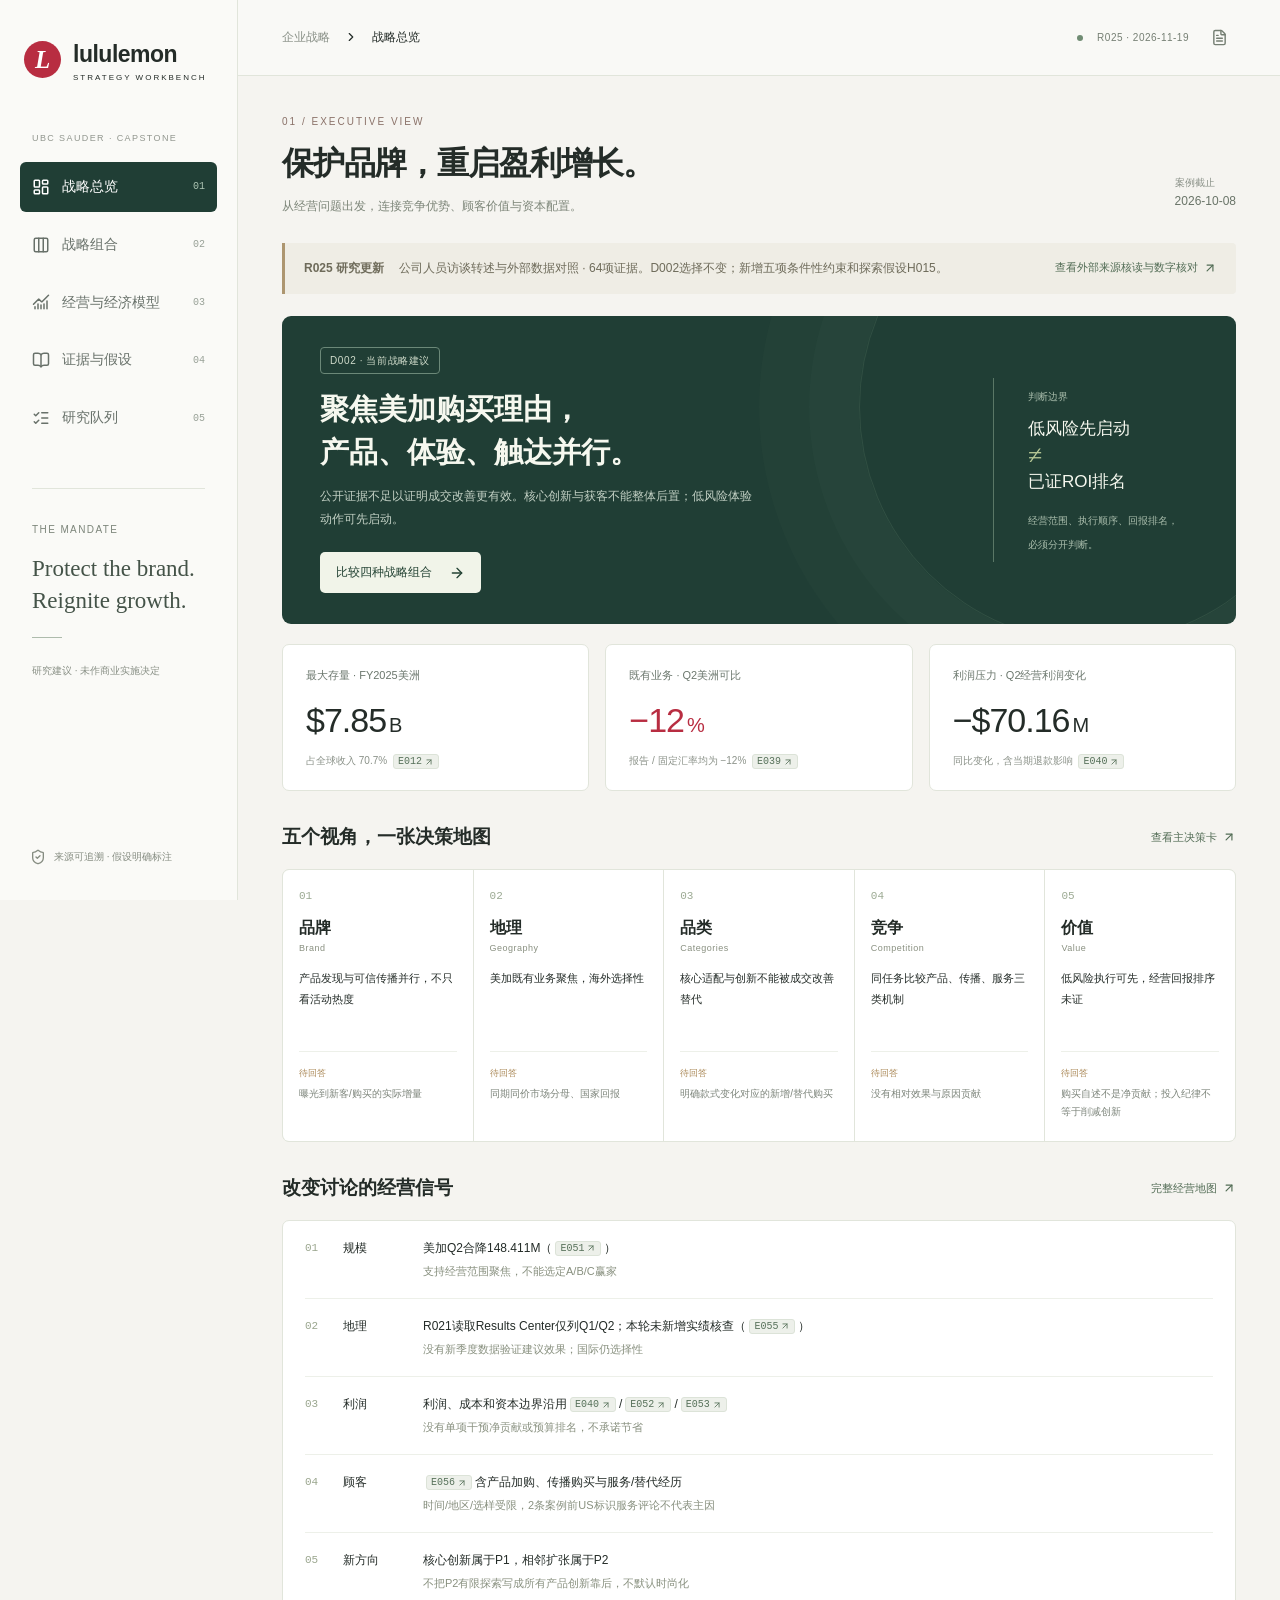
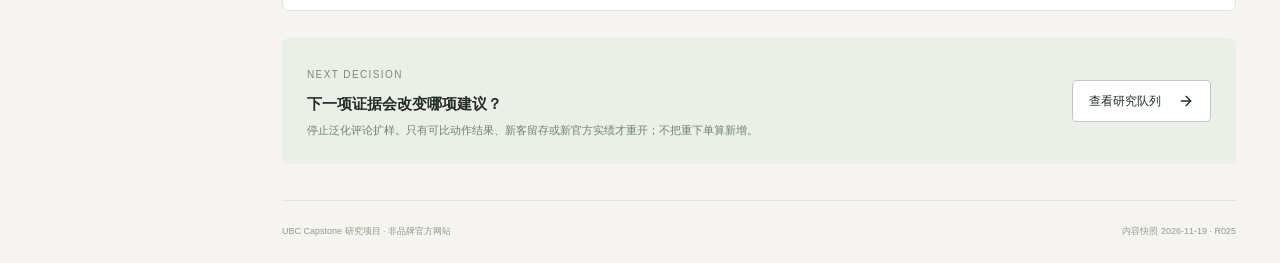
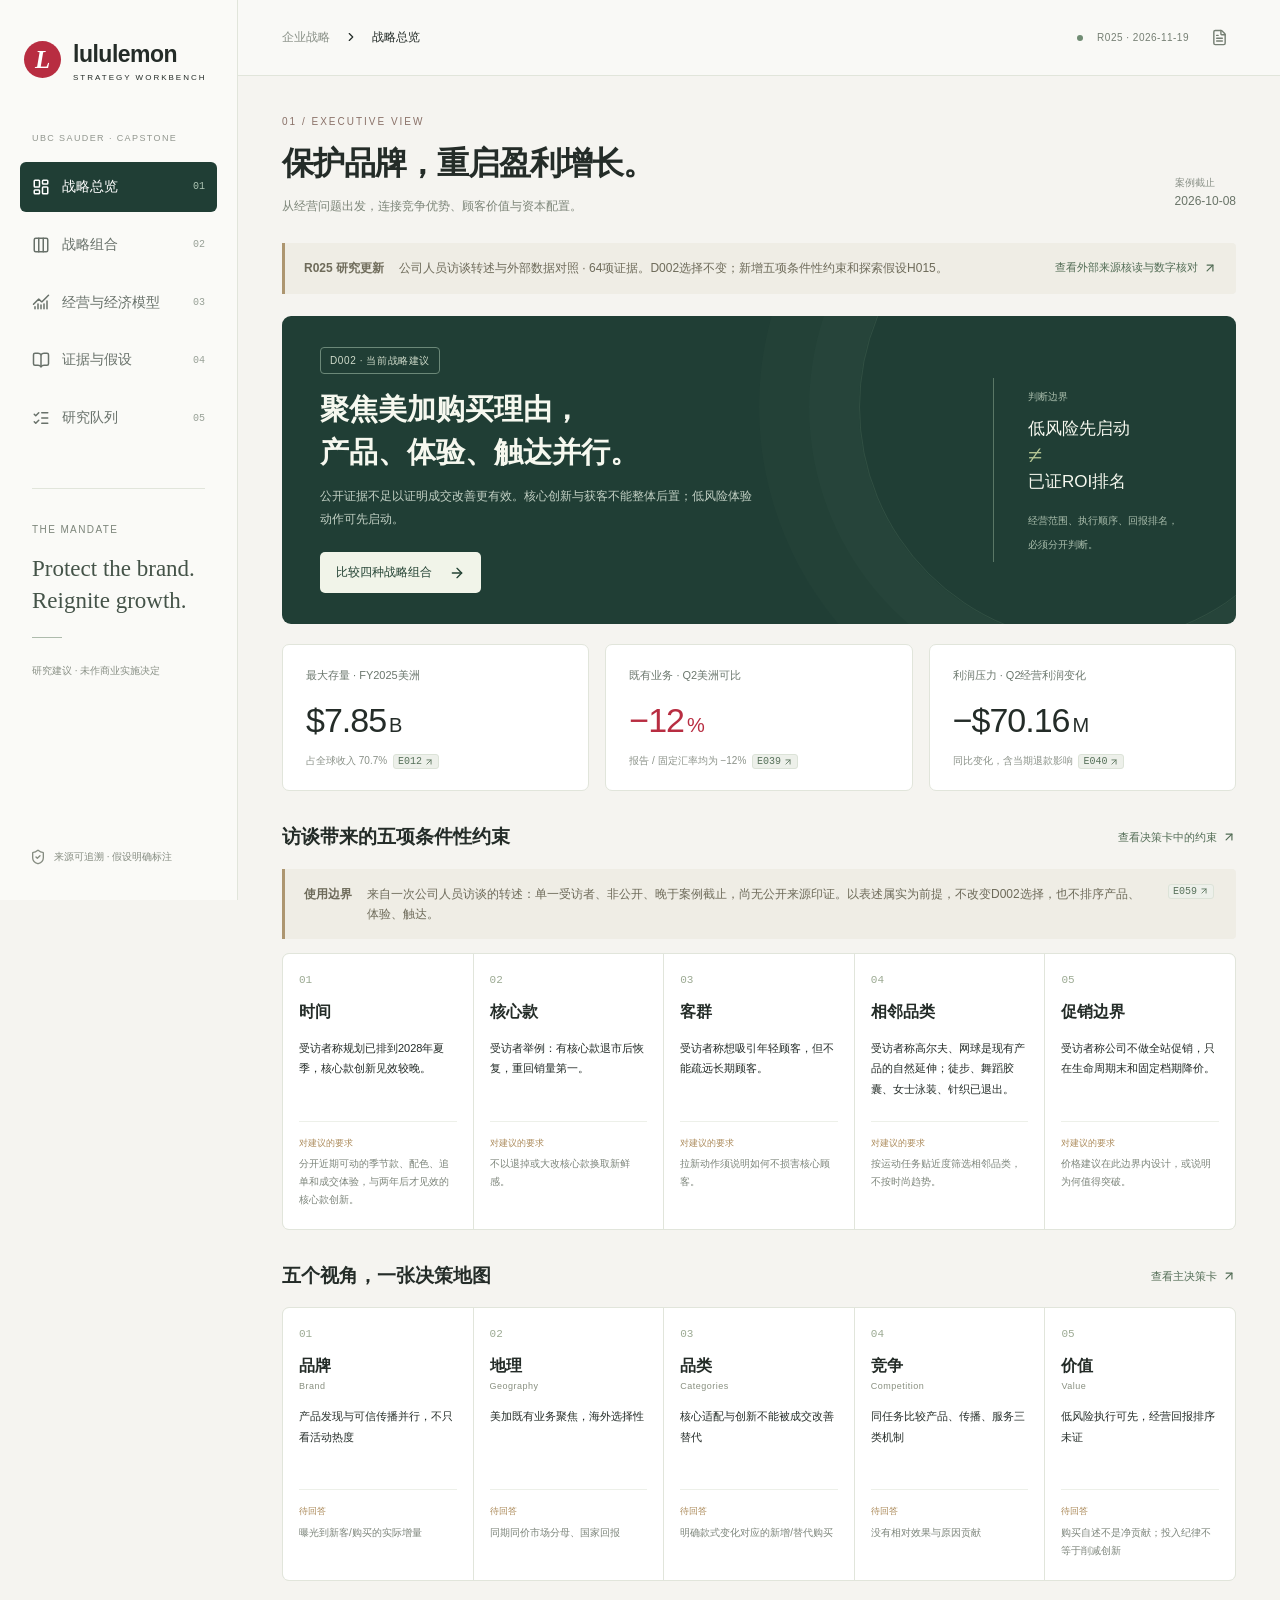
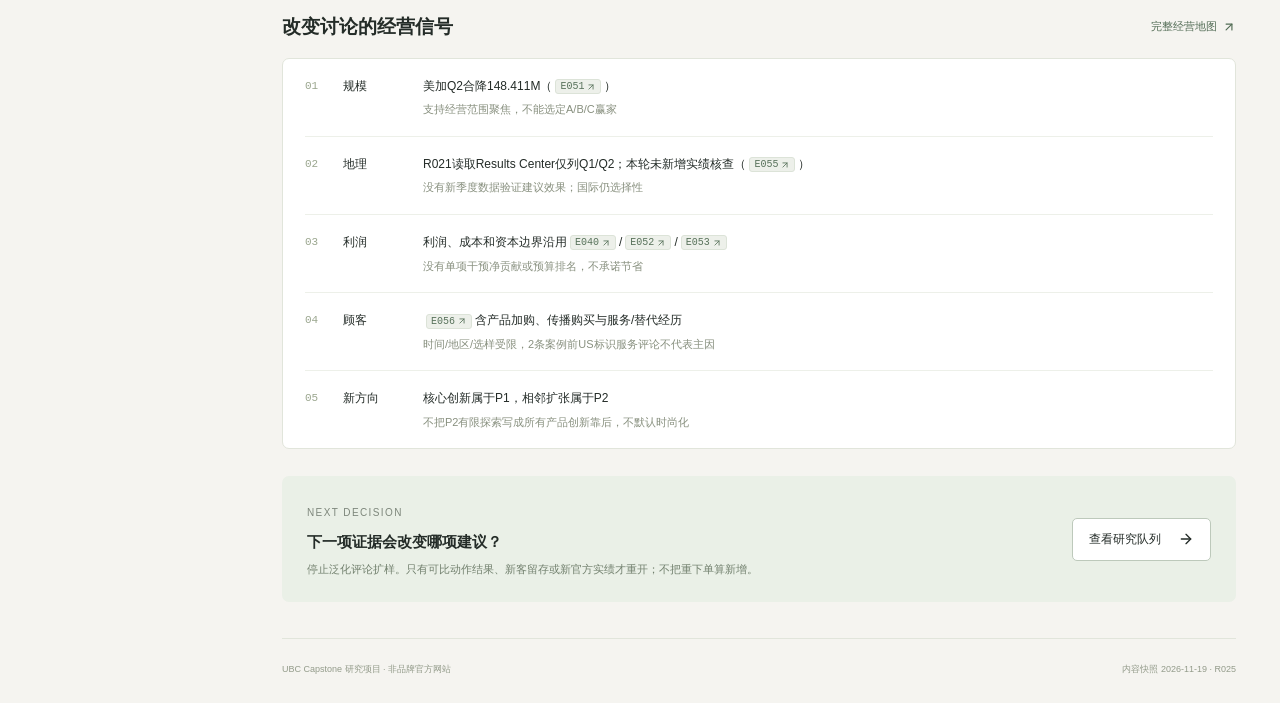
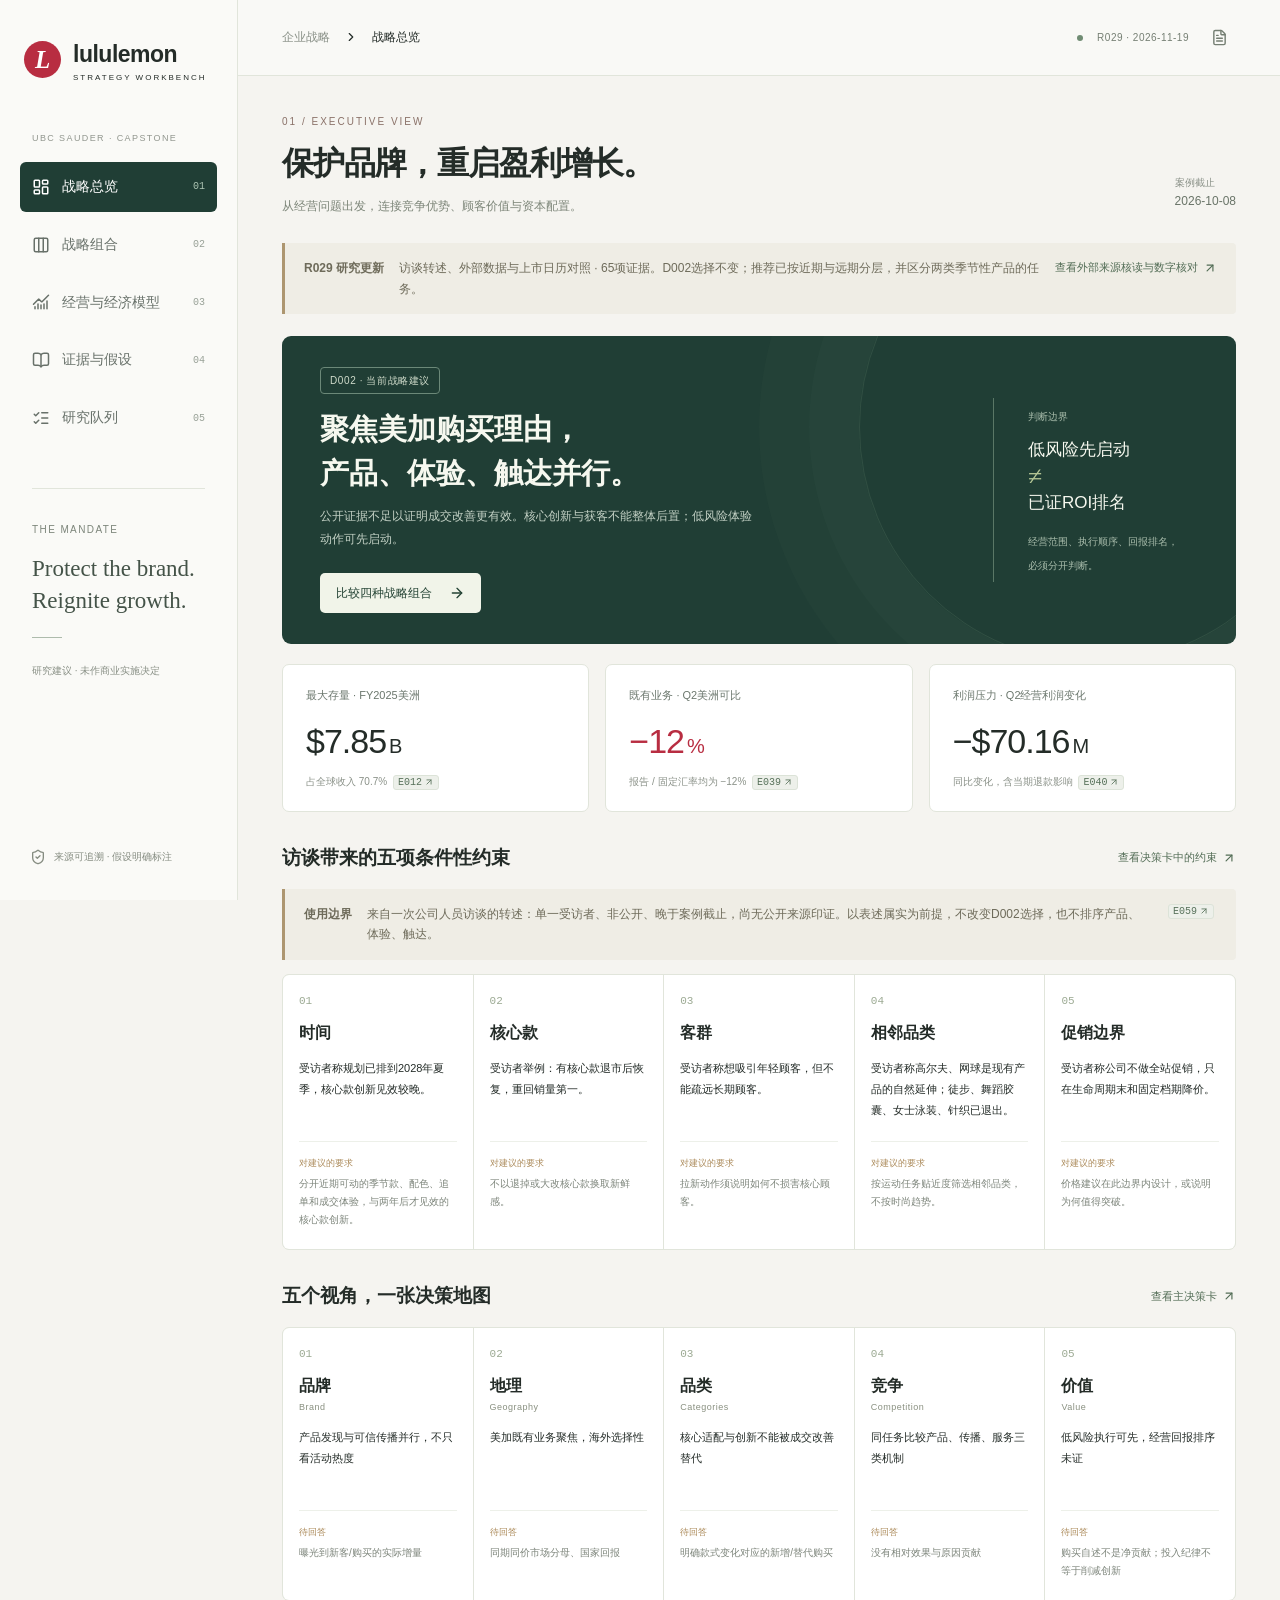
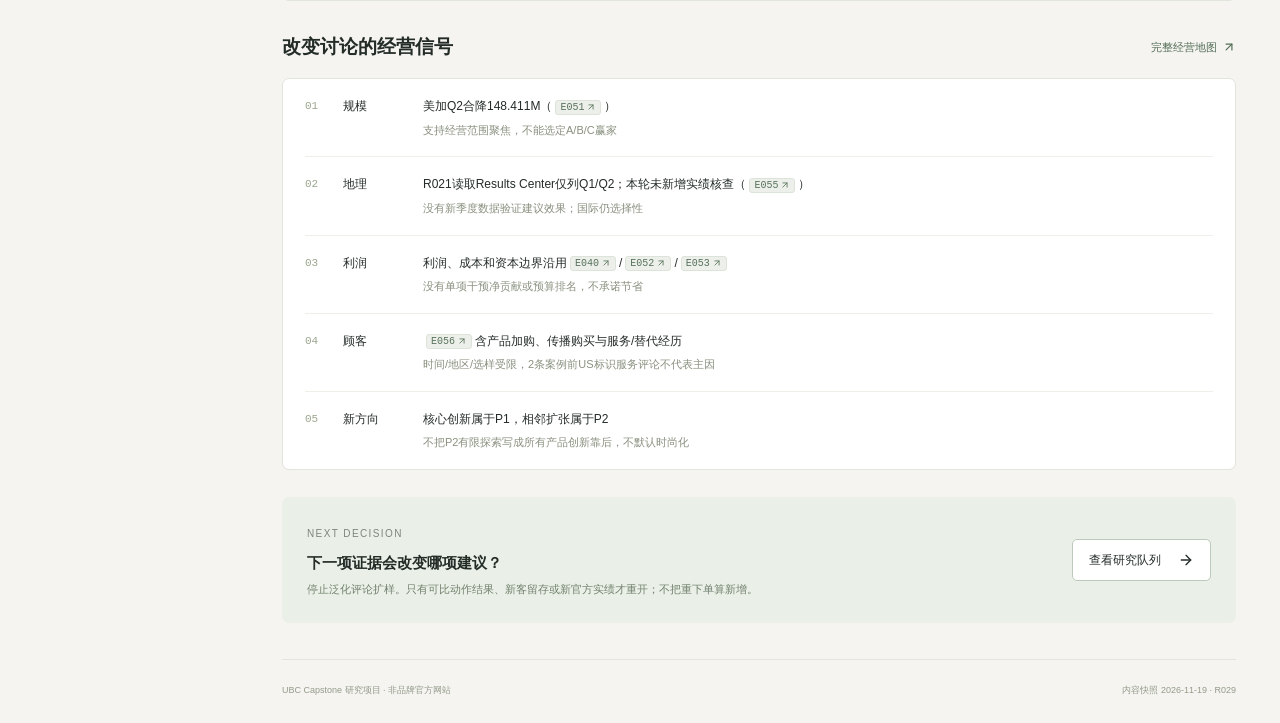
